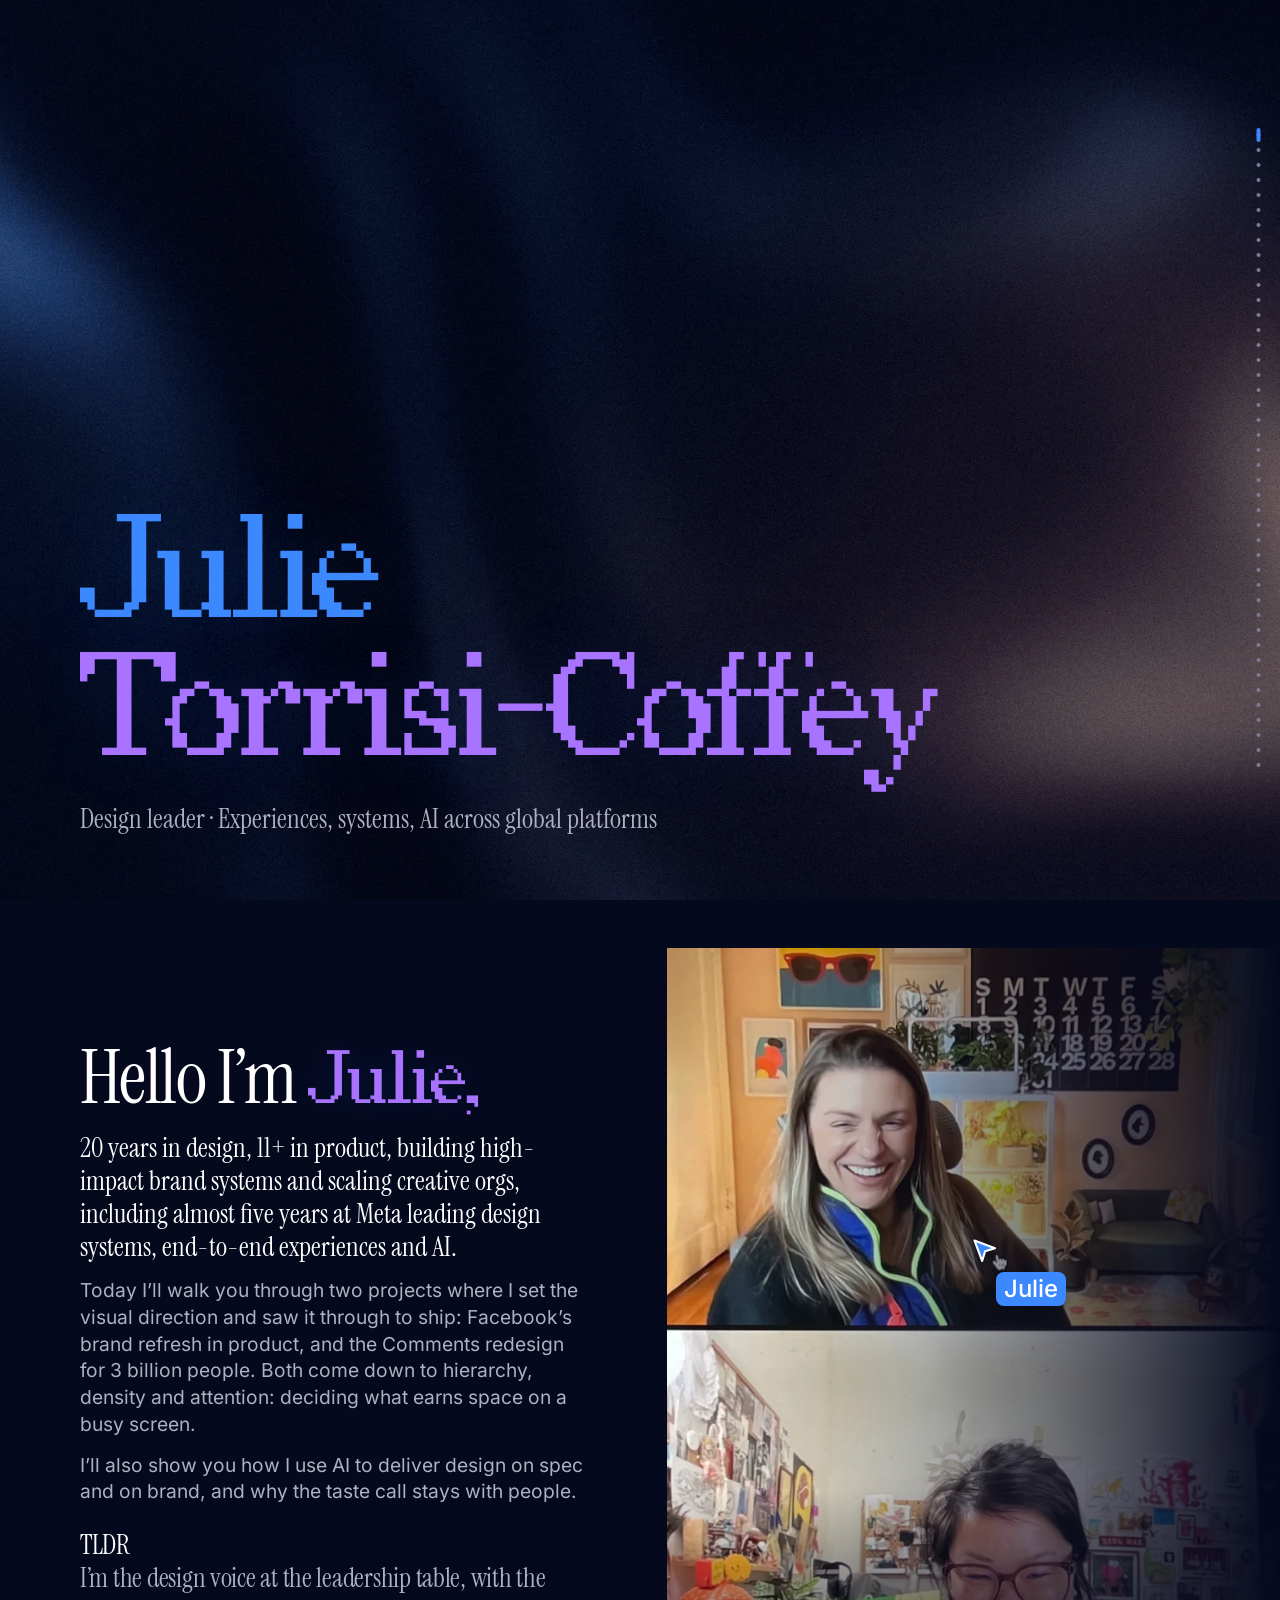
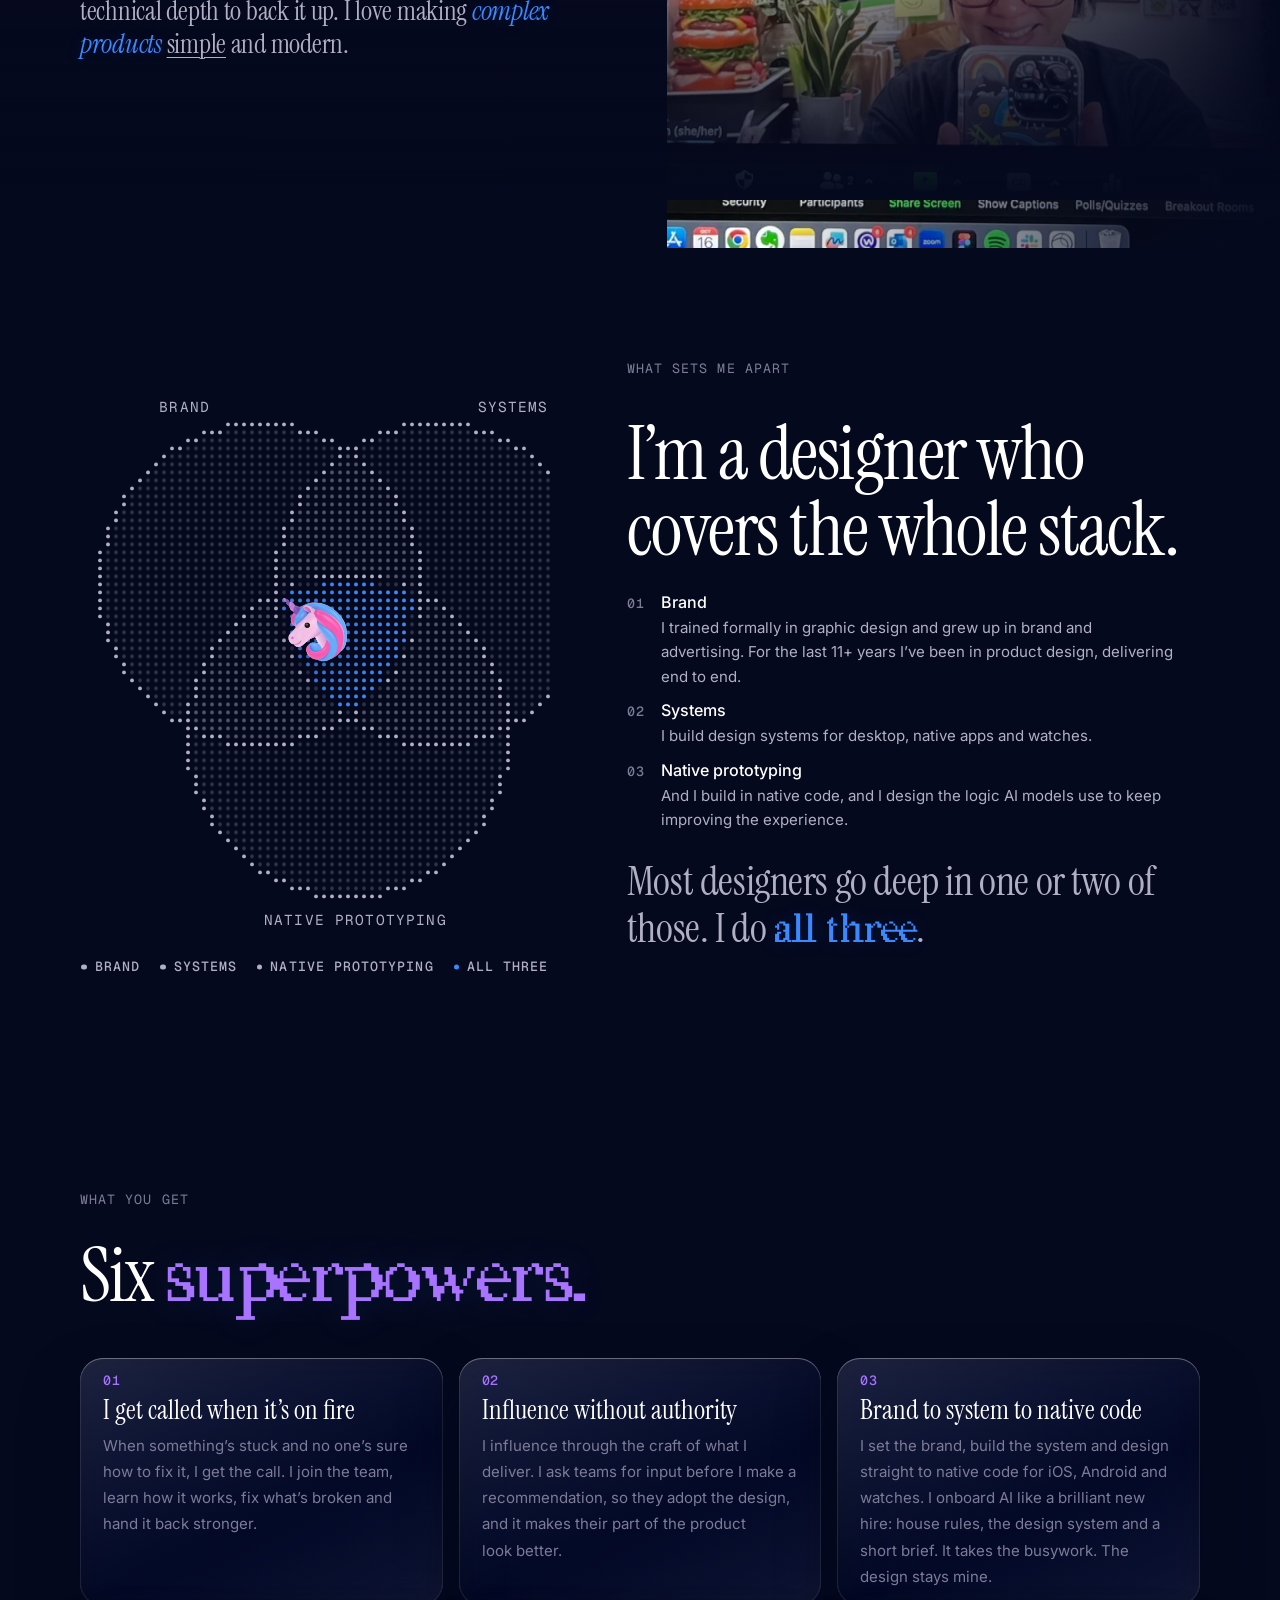
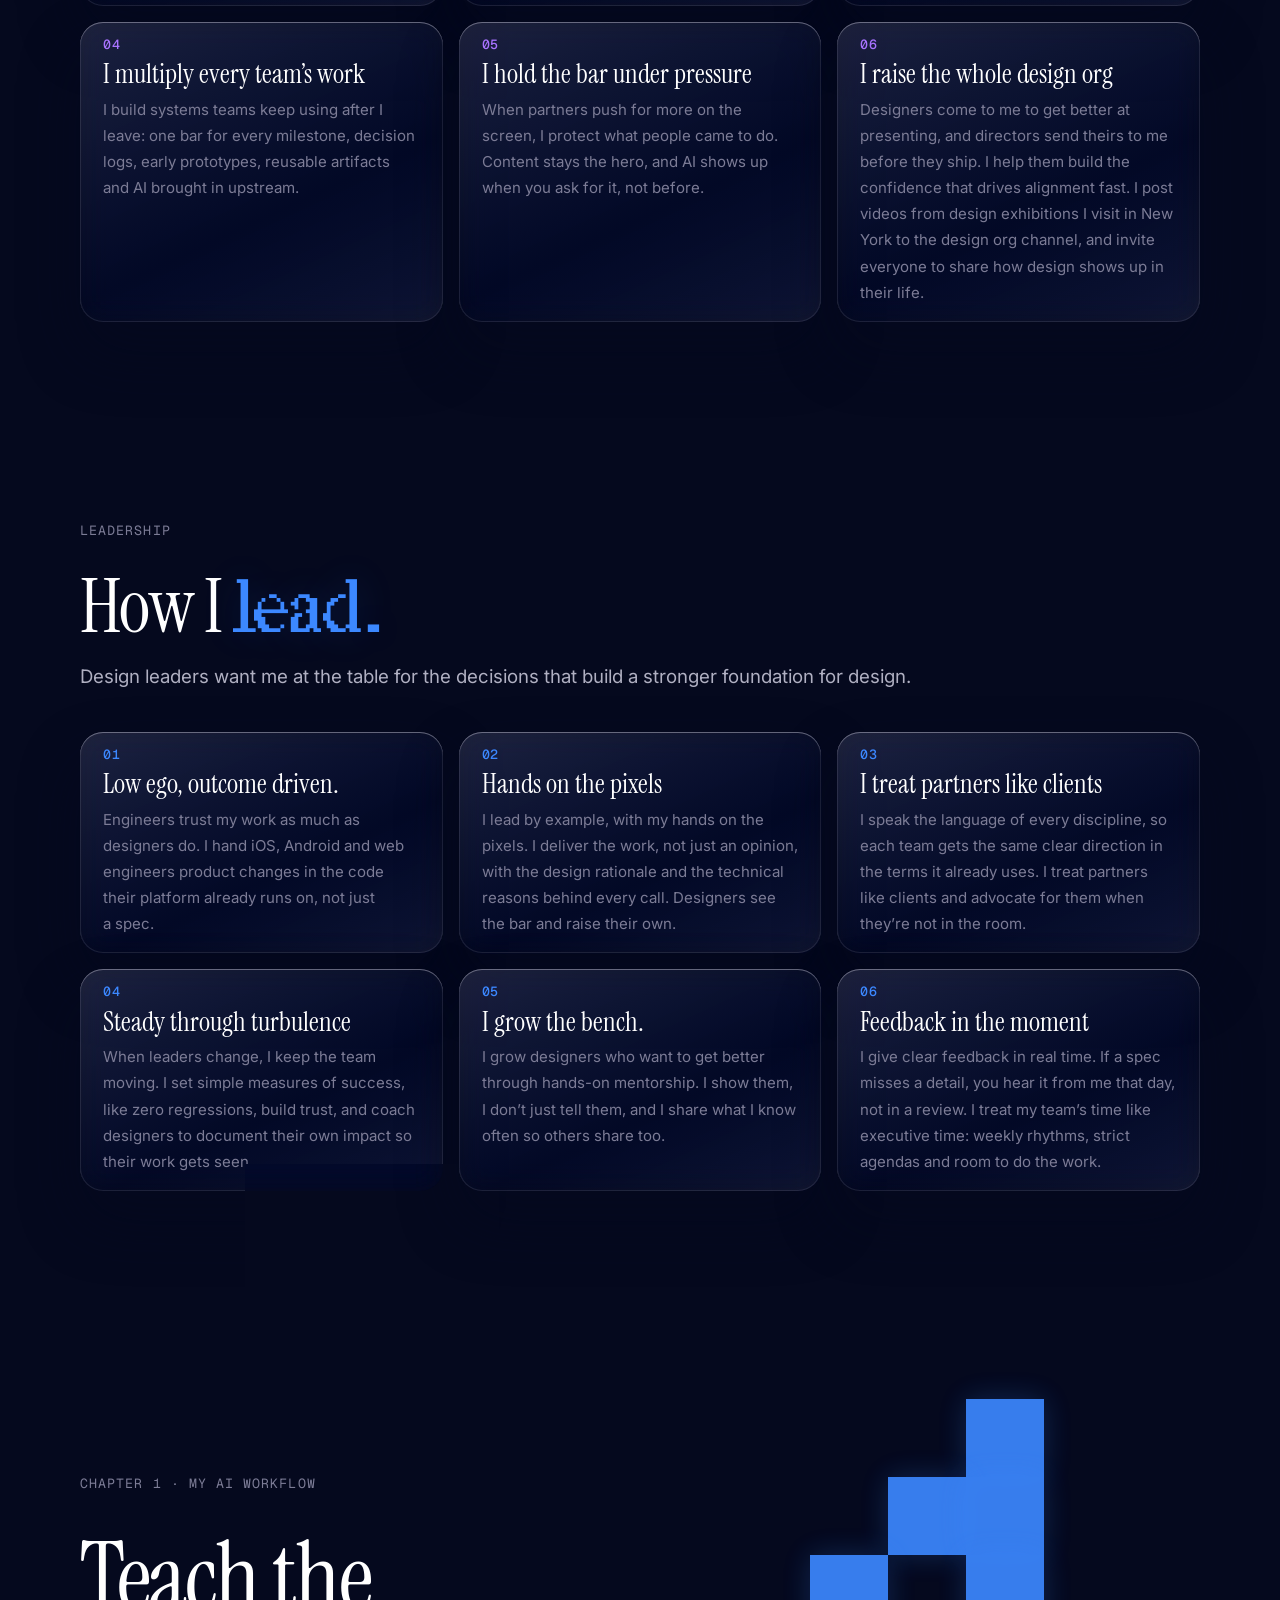
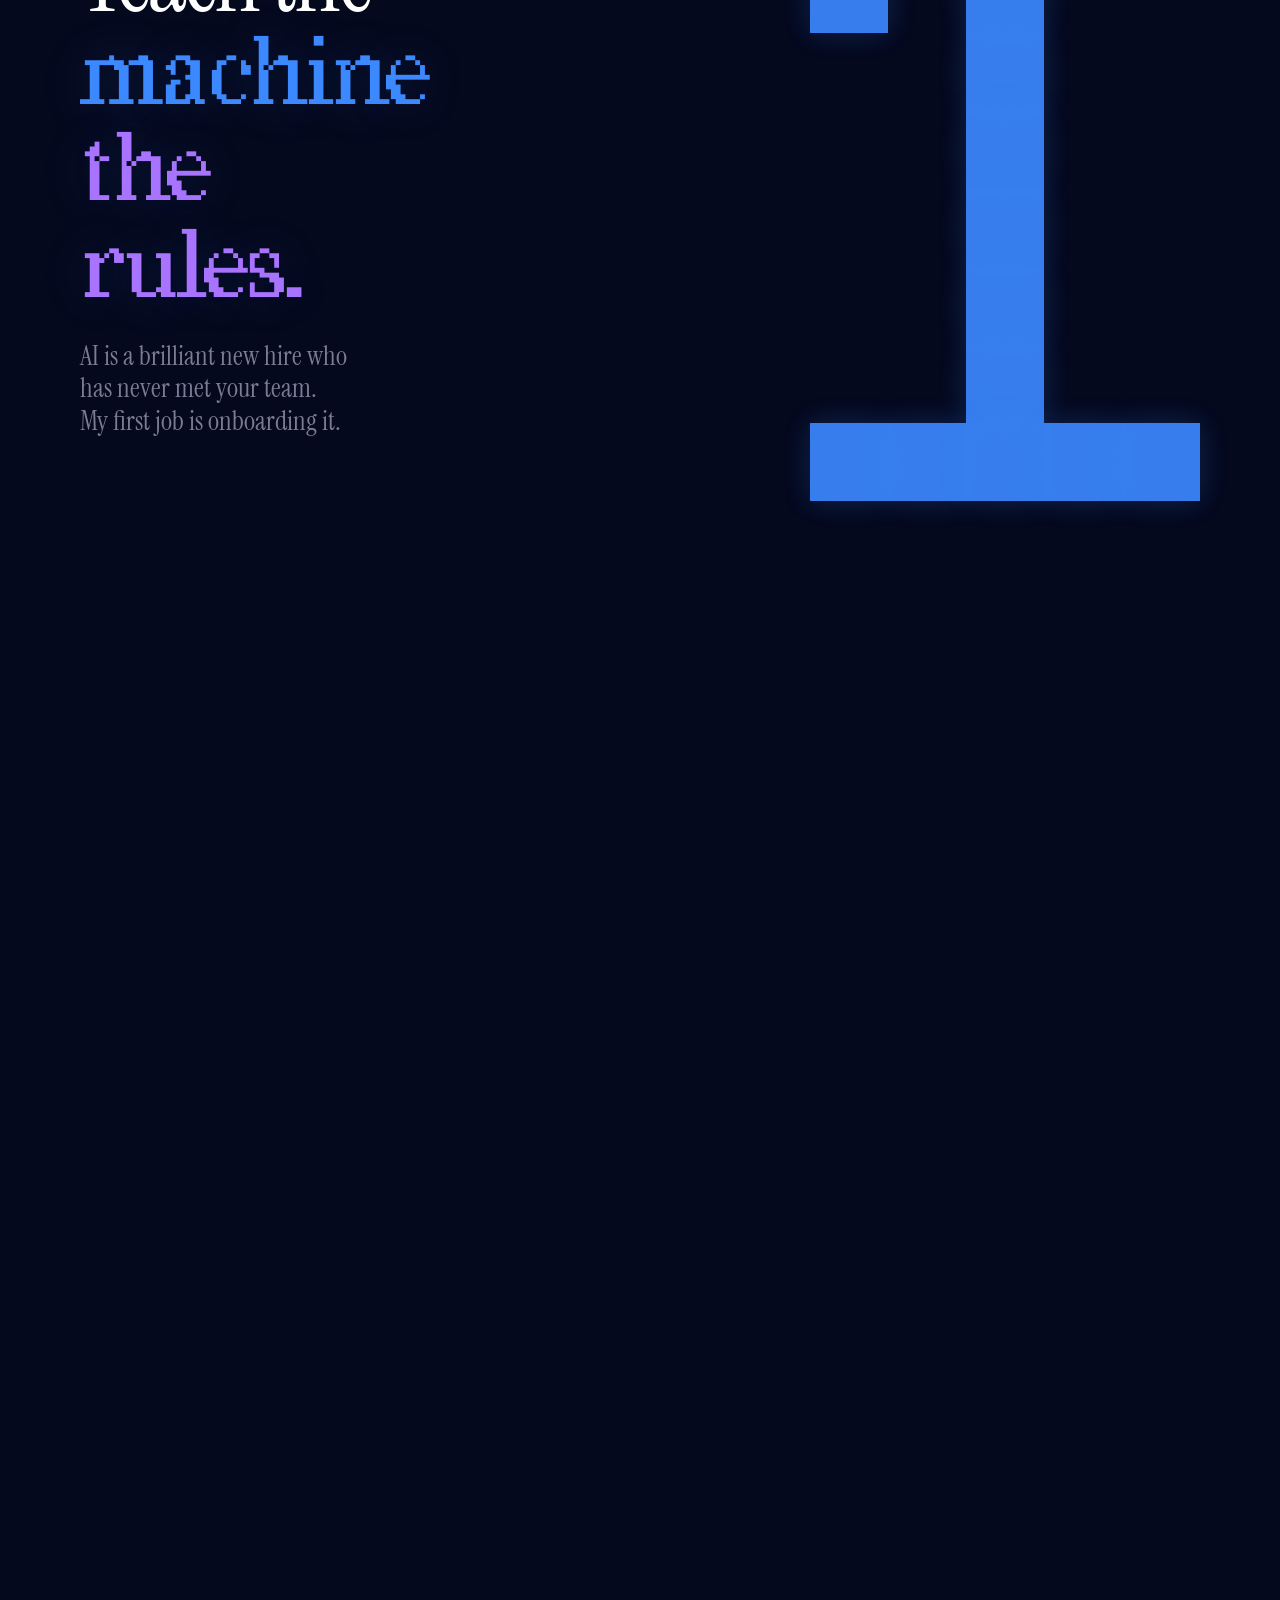
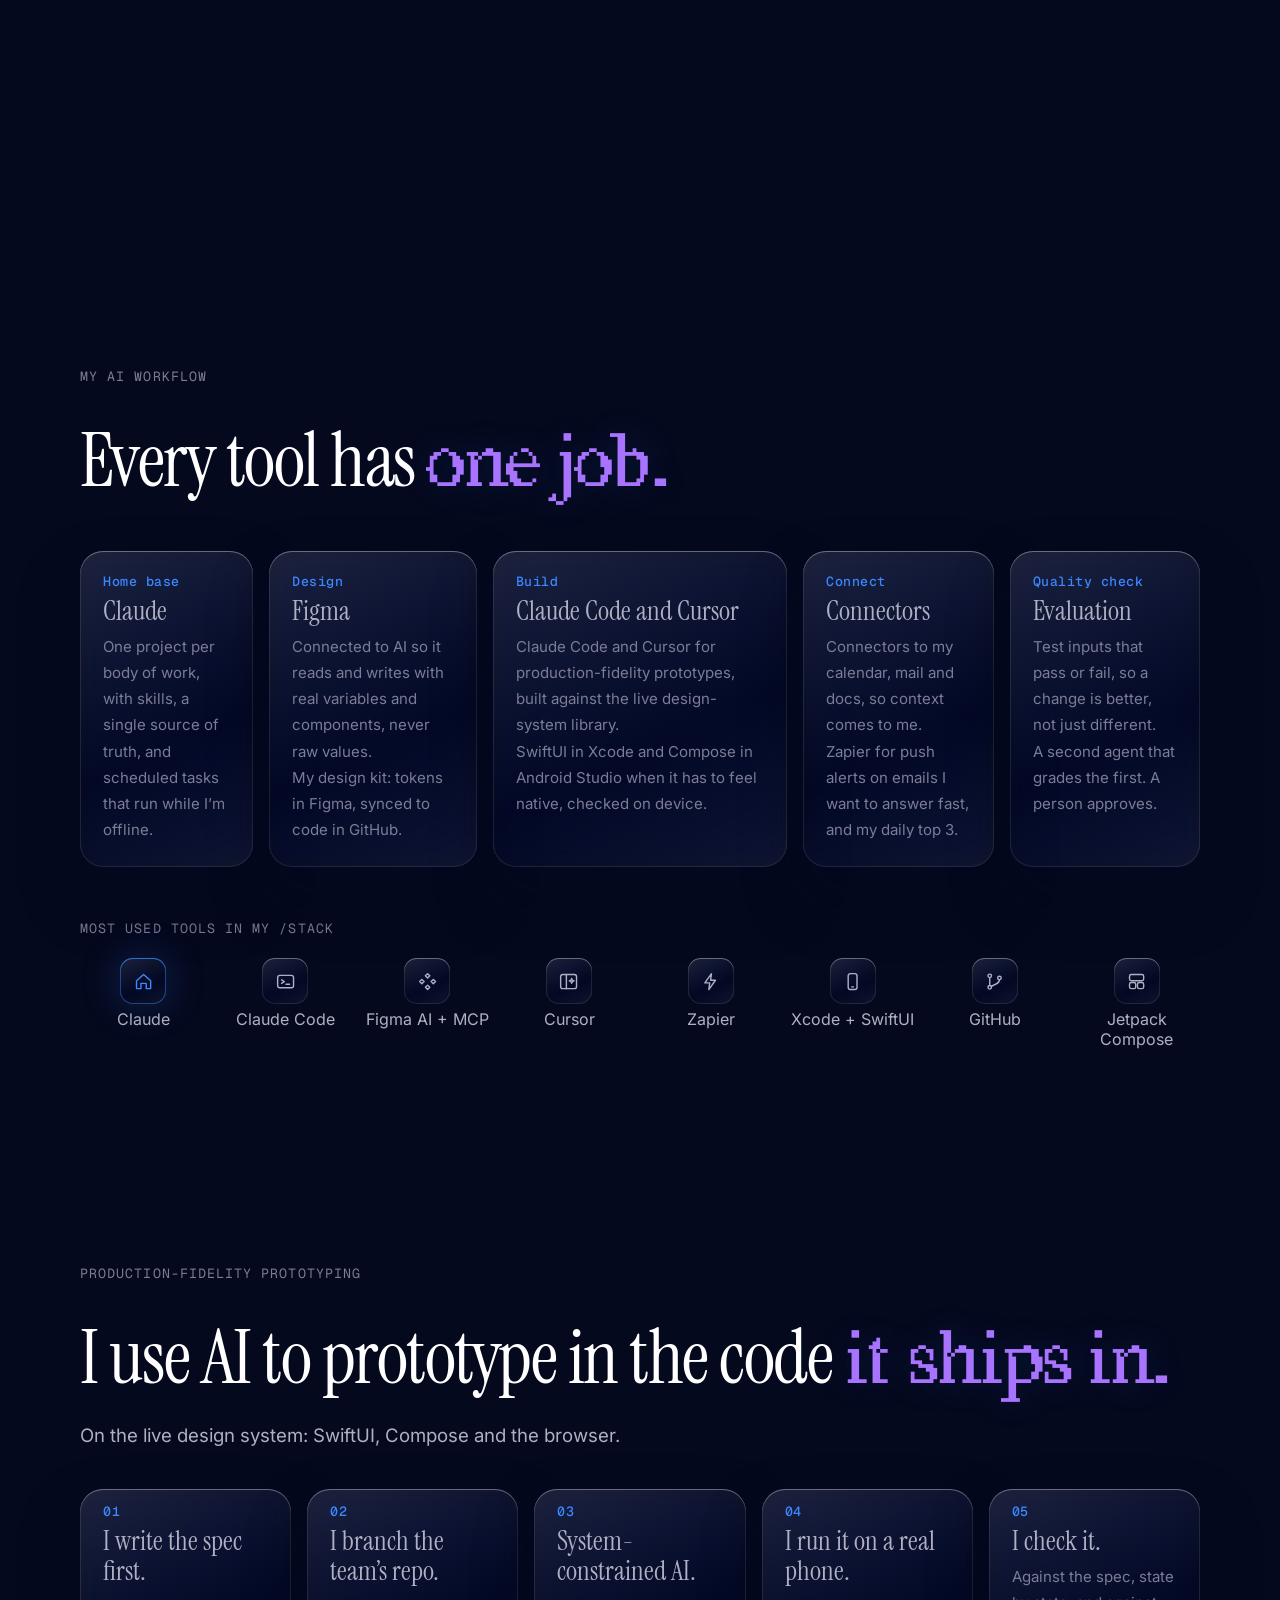
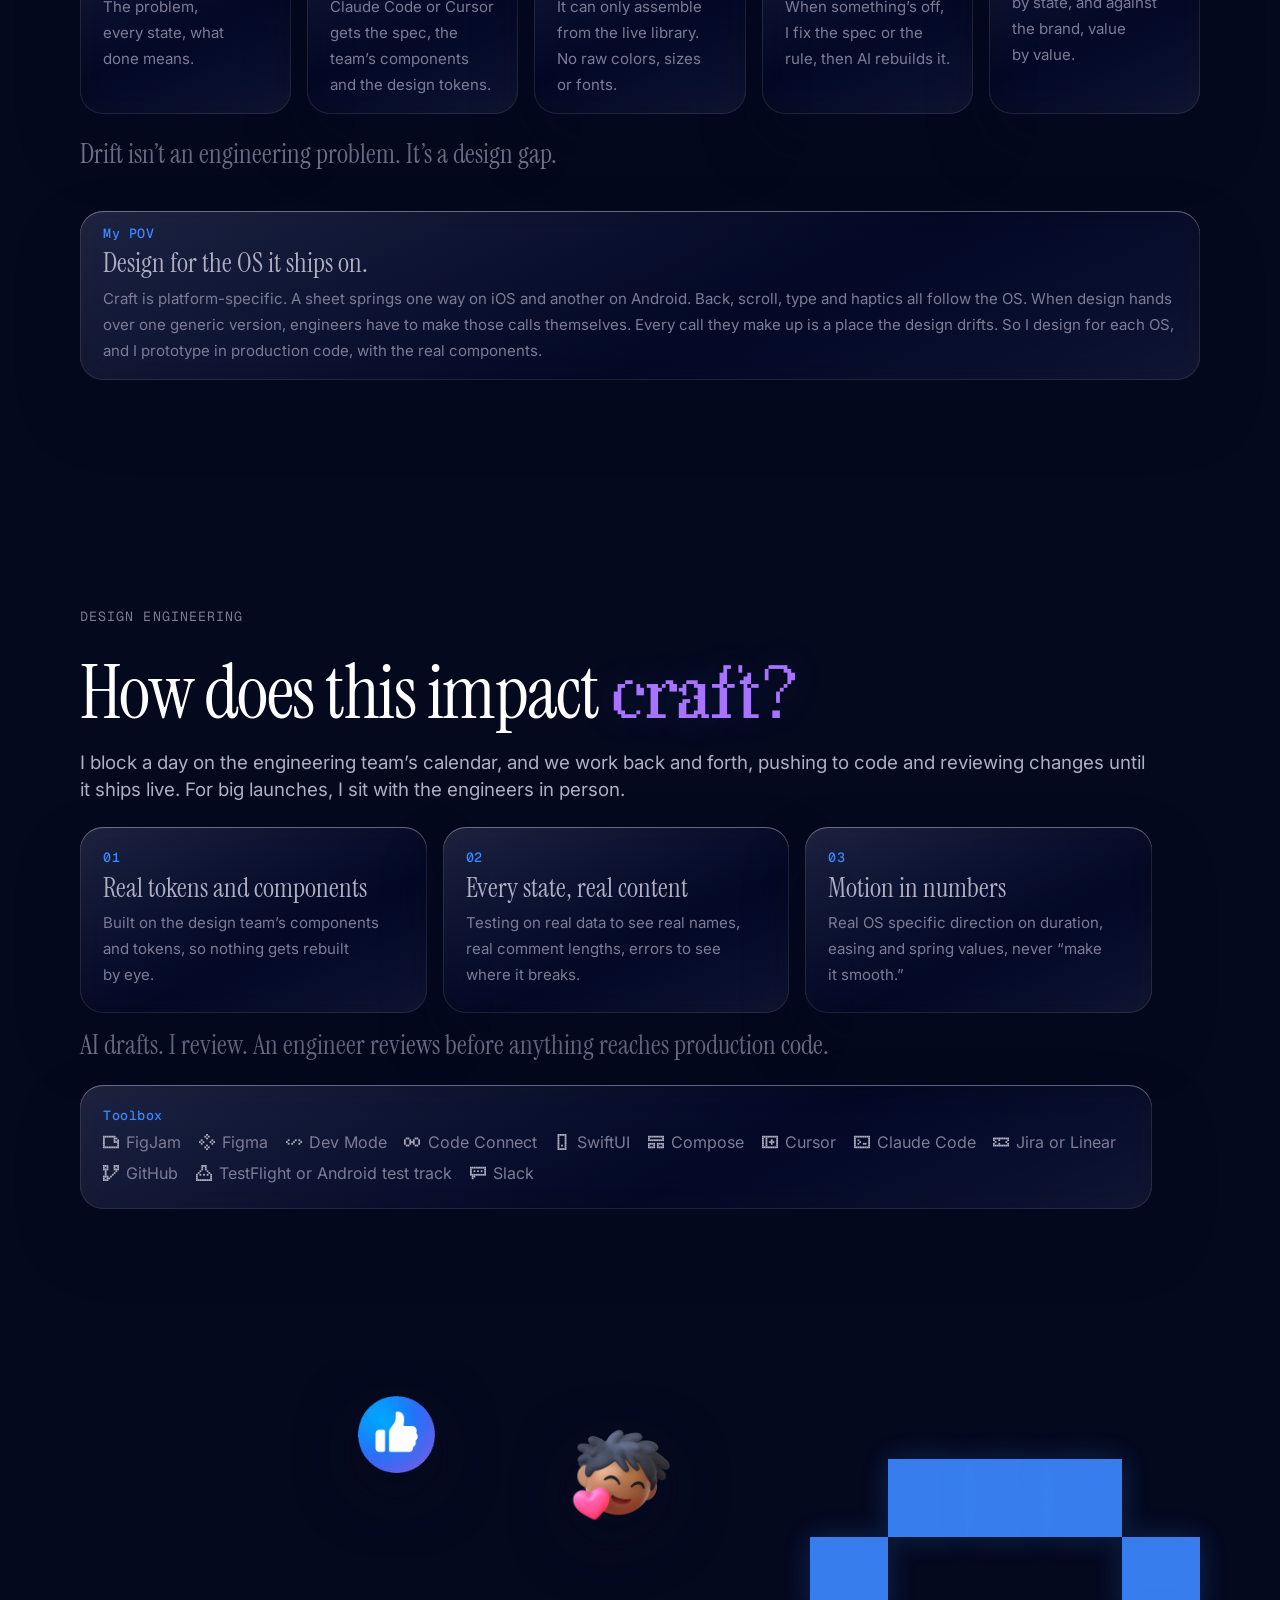
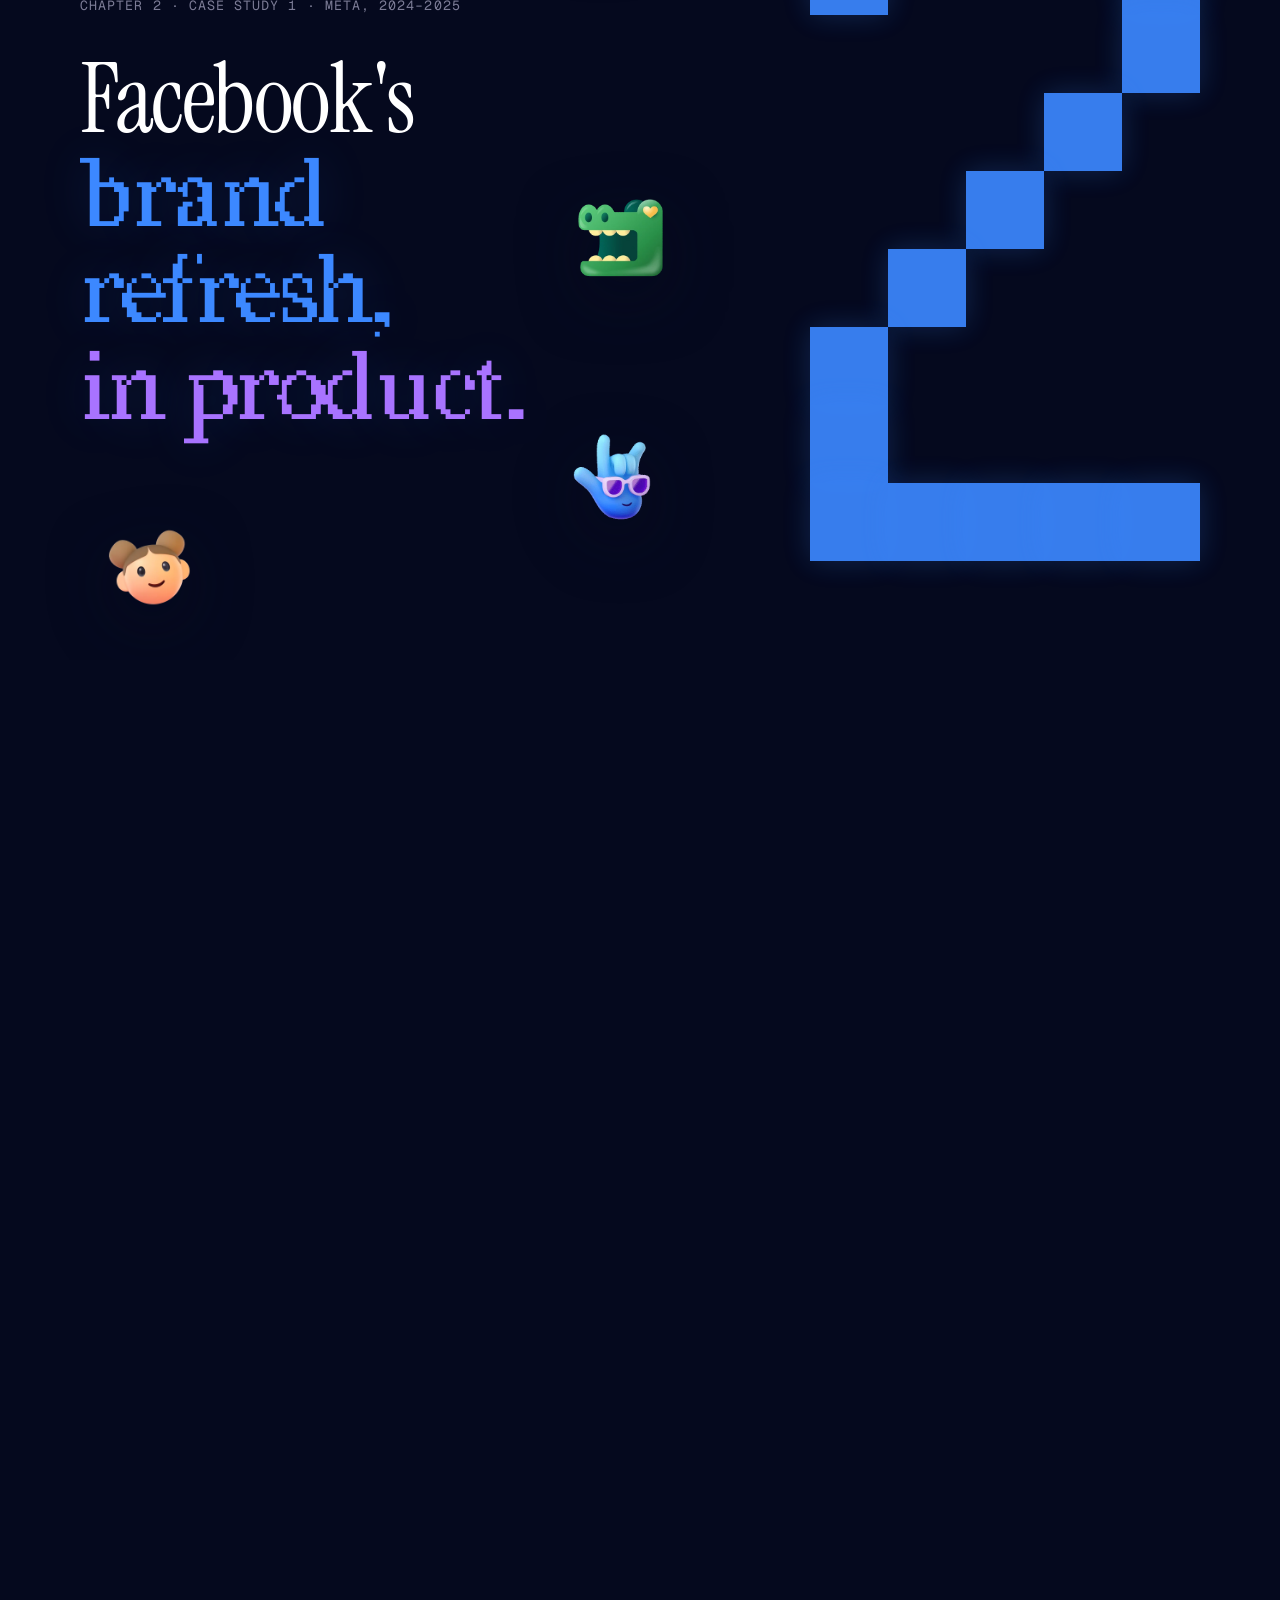
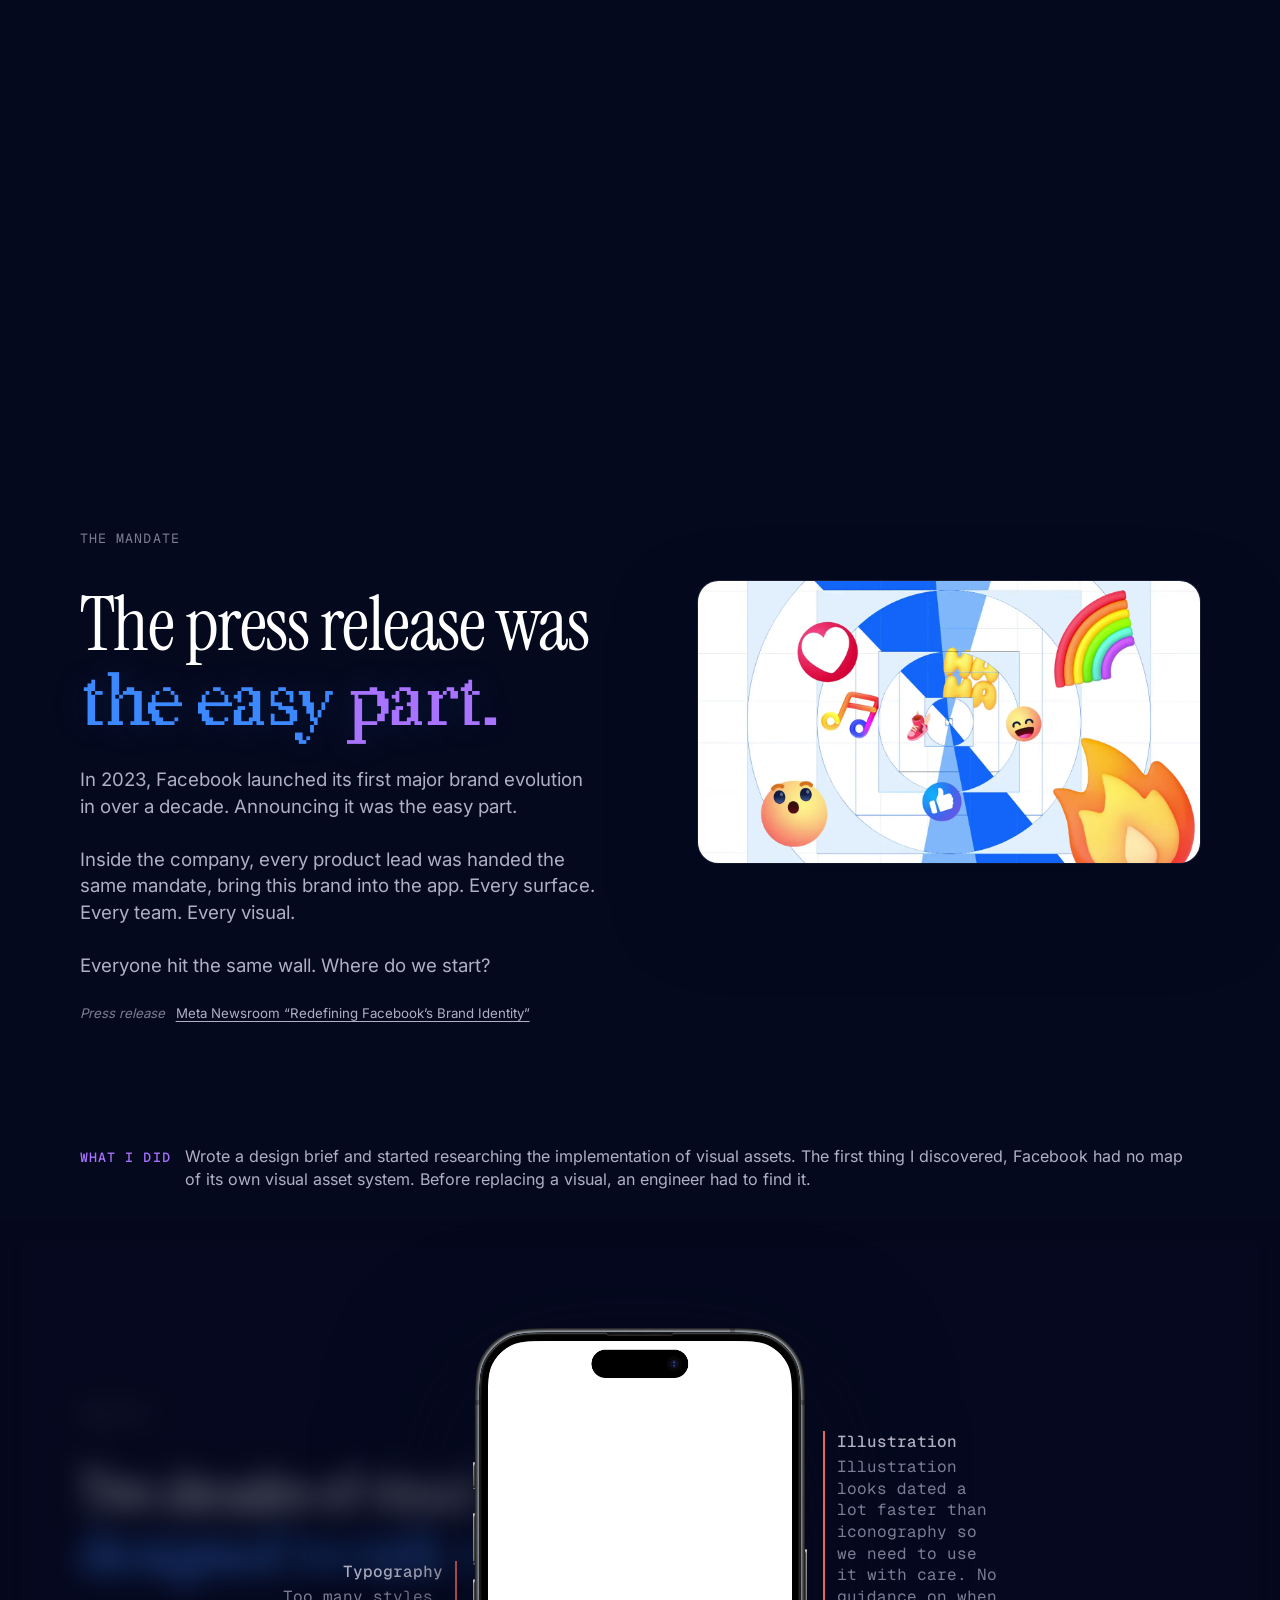
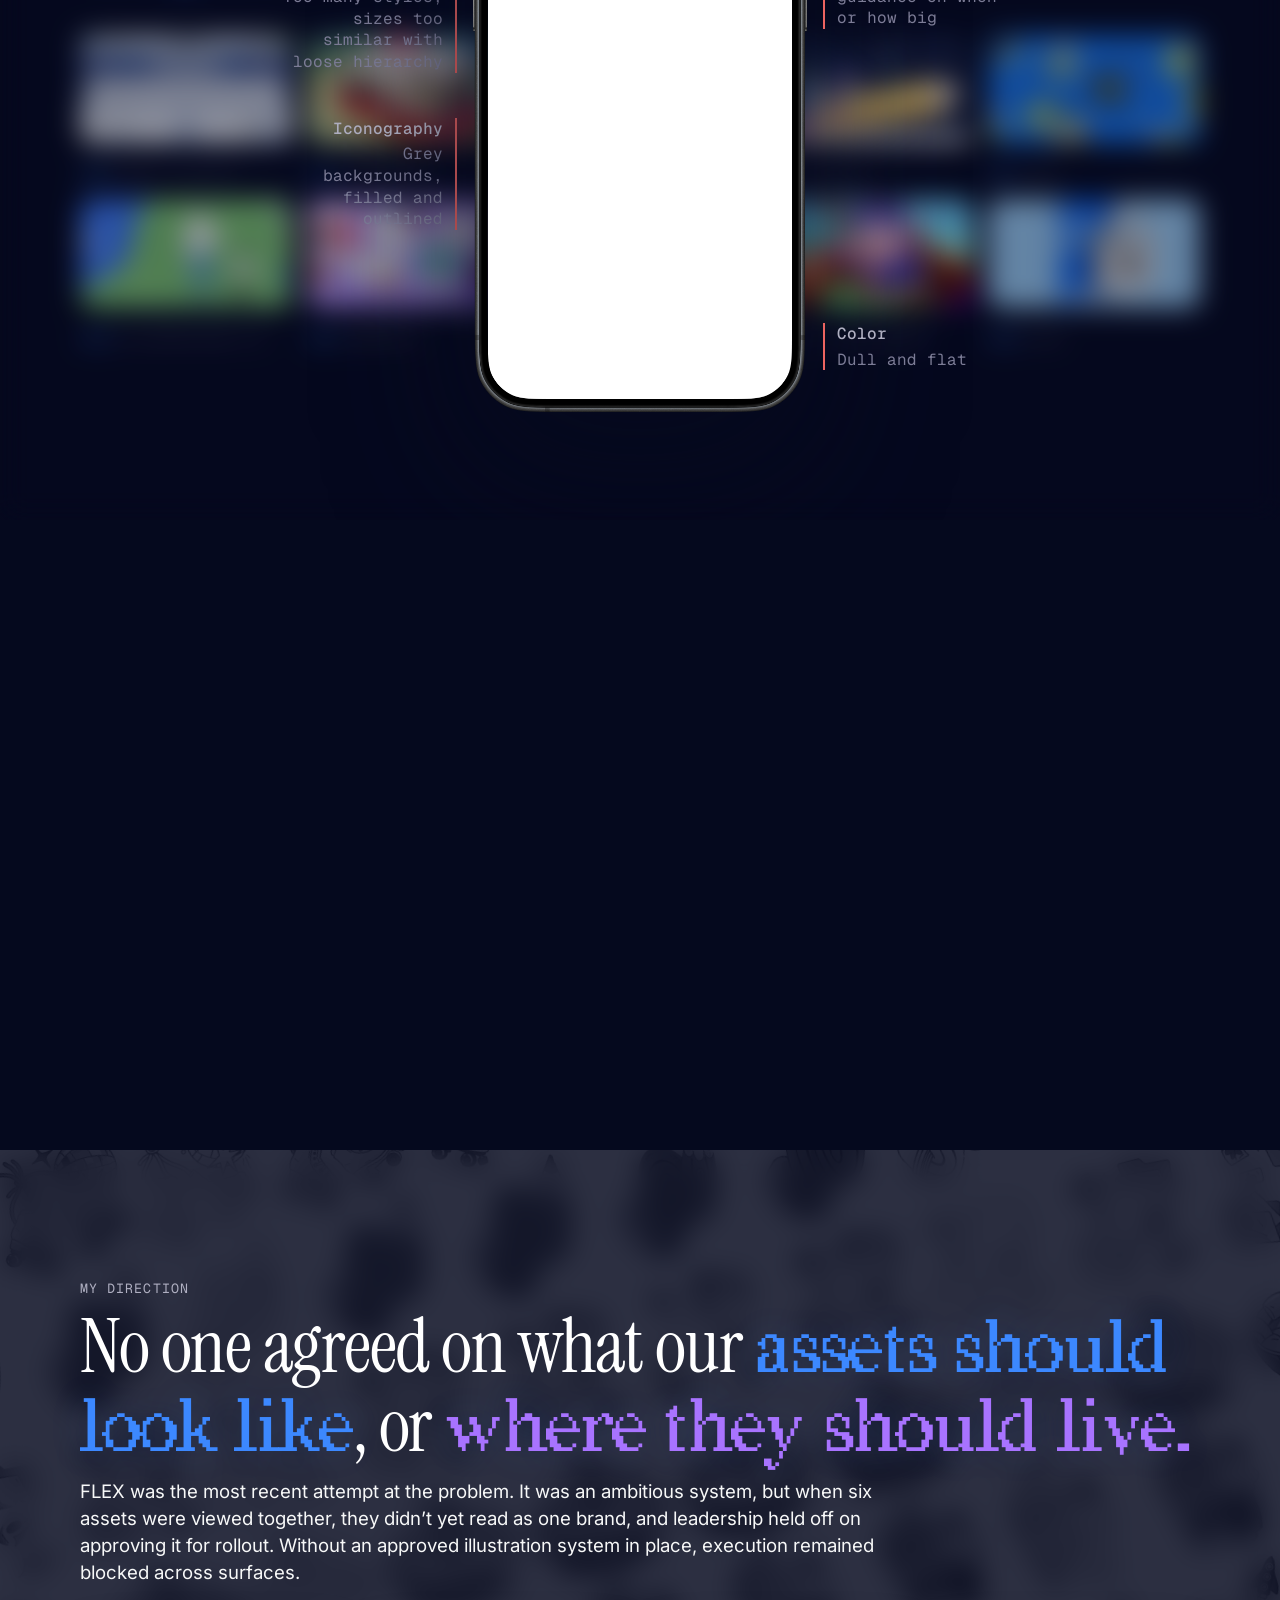
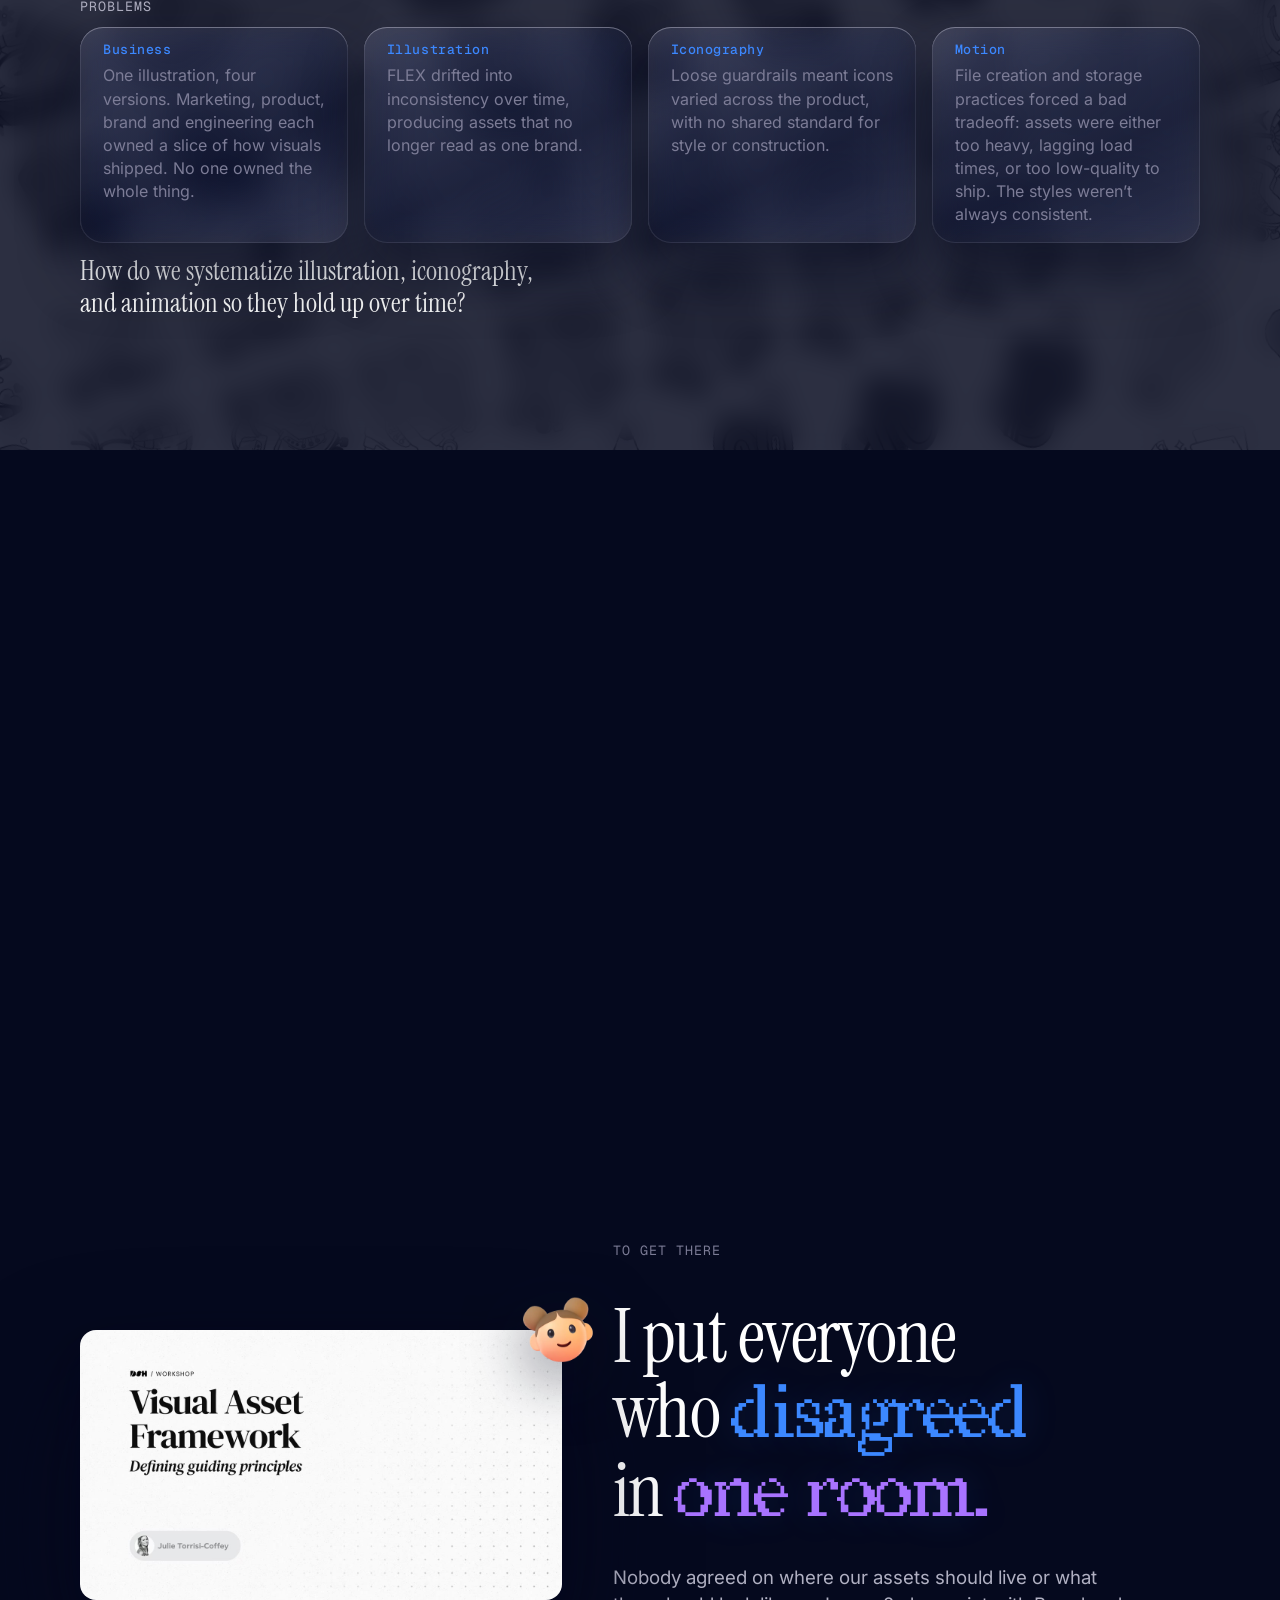
==== index.html @ b6682bd7 "Remove "I hand off working code. All on spec, all on brand." slide; How does this impact craft? move" ====
<!DOCTYPE html>

<html lang="en" class="fw"><head><meta charset="utf-8"/><meta content="width=device-width,initial-scale=1,viewport-fit=cover" name="viewport"/>
<title>Julie Torrisi-Coffey · Principal Product Designer · Portfolio</title>
<meta property="og:type" content="website">
<meta property="og:title" content="Julie Torrisi-Coffey · Principal Product Designer · Portfolio">
<meta property="og:image" content="https://julie-torrisi.github.io/jtc-portfolio/share.png">
<meta property="og:image:width" content="1200">
<meta property="og:image:height" content="630">
<meta property="og:image:alt" content="JTC in blue and lilac dots on navy">
<link rel="icon" href="favicon.ico" sizes="16x16 32x32 48x48">
<link rel="icon" href="favicon.svg" type="image/svg+xml">
<link rel="apple-touch-icon" href="apple-touch-icon.png">
<link rel="icon" href="icon-512.png" type="image/png" sizes="512x512">
<meta name="twitter:card" content="summary_large_image">
<meta name="twitter:image" content="share.png"><link rel="preload" as="image" href="bg/silk-ember.webp" fetchpriority="high"/>
<style>
/* Prototype loops (Oct 23): real Figma frames, opacity-only crossfade, one moving prototype per slide.
   Values follow motion-sound-haptics.md: crossfade = duration.standard (300ms), frame hold below dwell, reduced = static final frame. */
:root { --ck-motion-standard: 300ms; --ck-motion-reduced: 150ms; }
.stage .seq { height: 100%; aspect-ratio: 402 / 874; border-radius: clamp(28px, 3.4vw, 44px); overflow: hidden;
  box-shadow: 0 50px 90px rgba(0,0,8,.65), 0 0 0 1px rgba(176,176,194,.16); background: #fff; }
.stage .seq img { position: absolute; inset: 0; width: 100%; height: 100%; max-width: none; object-fit: cover; filter: none;
  opacity: 0; transition: opacity var(--ck-motion-standard) var(--ease); }
.stage .seq img.cur { opacity: 1; }
.stage .seq.before { filter: saturate(.85); }
.stage > .ns-tag { position: absolute; left: 50%; top: auto; bottom: clamp(-34px, -3svh, -22px); transform: translateX(-50%); z-index: var(--ck-z-raised);
  font: 500 var(--meta)/1 var(--font-mono); letter-spacing: .06em; color: var(--lilac); border: 1px solid rgba(168,115,255,.45);
  border-radius: var(--ck-radius-pill); padding: .55em .9em; background: rgba(5,9,30,.6); white-space: nowrap; opacity: 0; transition: opacity var(--ck-motion-standard) var(--ease); }
.stage.ns .ns-tag { opacity: 1; }
.stage > .loop-toggle { position: absolute; left: auto; top: auto; right: clamp(-58px, -4vw, -50px); bottom: 0; transform: none; width: 44px; height: 44px; border-radius: 50%;
  border: 1px solid var(--line); background: rgba(13,26,59,.6); color: var(--mist); display: grid; place-items: center; cursor: pointer; z-index: var(--ck-z-raised); }
.loop-toggle:focus-visible { outline: 2px solid var(--blue); outline-offset: 3px; }
.loop-toggle svg { width: 16px; height: 16px; }
@media (max-width: 760px), (max-height: 500px) { .stage > .loop-toggle { right: 0; bottom: -54px; } }
@media (prefers-reduced-motion: reduce) { .silk-layer { transition-duration: var(--ck-motion-duration-reduced); } .stage .seq img { transition-duration: var(--ck-motion-reduced); } .loop-toggle { display: none; } }
</style>
<meta content="cover" name="claude:viewport-fit-sides"/>



<style>
/* Type (Julie, 10/24, option C): Instrument Serif for headlines (kit slide/display/l); Redaction 50 pixel cut (cadence-kit/fonts/redaction, SIL OFL) for blue/lilac words only. Smooth Redaction retired. */
/* M6 (10/29): self-hosted, OFL-1.1, Fontsource latin subsets */
@font-face { font-family: "Instrument Serif"; src: url([data-uri]) format("woff2"); font-weight: 400; font-style: normal; font-display: swap; unicode-range: U+0000-00FF,U+0131,U+0152-0153,U+02BB-02BC,U+02C6,U+02DA,U+02DC,U+0304,U+0308,U+0329,U+2000-206F,U+20AC,U+2122,U+2191,U+2193,U+2212,U+2215,U+FEFF,U+FFFD; }
@font-face { font-family: "Instrument Serif"; src: url([data-uri]) format("woff2"); font-weight: 400; font-style: italic; font-display: swap; unicode-range: U+0000-00FF,U+0131,U+0152-0153,U+02BB-02BC,U+02C6,U+02DA,U+02DC,U+0304,U+0308,U+0329,U+2000-206F,U+20AC,U+2122,U+2191,U+2193,U+2212,U+2215,U+FEFF,U+FFFD; }
@font-face { font-family: "Inter"; src: url([data-uri]) format("woff2"); font-weight: 400; font-style: normal; font-display: swap; unicode-range: U+0000-00FF,U+0131,U+0152-0153,U+02BB-02BC,U+02C6,U+02DA,U+02DC,U+0304,U+0308,U+0329,U+2000-206F,U+20AC,U+2122,U+2191,U+2193,U+2212,U+2215,U+FEFF,U+FFFD; }
@font-face { font-family: "Inter"; src: url([data-uri]) format("woff2"); font-weight: 500; font-style: normal; font-display: swap; unicode-range: U+0000-00FF,U+0131,U+0152-0153,U+02BB-02BC,U+02C6,U+02DA,U+02DC,U+0304,U+0308,U+0329,U+2000-206F,U+20AC,U+2122,U+2191,U+2193,U+2212,U+2215,U+FEFF,U+FFFD; }
@font-face { font-family: "Inter"; src: url([data-uri]) format("woff2"); font-weight: 600; font-style: normal; font-display: swap; unicode-range: U+0000-00FF,U+0131,U+0152-0153,U+02BB-02BC,U+02C6,U+02DA,U+02DC,U+0304,U+0308,U+0329,U+2000-206F,U+20AC,U+2122,U+2191,U+2193,U+2212,U+2215,U+FEFF,U+FFFD; }
@font-face { font-family: "Geist Mono"; src: url([data-uri]) format("woff2"); font-weight: 400; font-style: normal; font-display: swap; unicode-range: U+0000-00FF,U+0131,U+0152-0153,U+02BB-02BC,U+02C6,U+02DA,U+02DC,U+0304,U+0308,U+0329,U+2000-206F,U+20AC,U+2122,U+2191,U+2193,U+2212,U+2215,U+FEFF,U+FFFD; }
@font-face { font-family: "Geist Mono"; src: url([data-uri]) format("woff2"); font-weight: 500; font-style: normal; font-display: swap; unicode-range: U+0000-00FF,U+0131,U+0152-0153,U+02BB-02BC,U+02C6,U+02DA,U+02DC,U+0304,U+0308,U+0329,U+2000-206F,U+20AC,U+2122,U+2191,U+2193,U+2212,U+2215,U+FEFF,U+FFFD; }
@font-face { font-family: "Redaction 50"; src: url([data-uri]) format("woff2"); font-style: normal; font-weight: 400; font-display: swap; }
/* Layout: a vertical keynote that snaps scene to scene over a rotating series of kit silks, a different one on every slide (Julie, 10/24). Act breaks open through the dot of an i; showcases pin and choreograph real screens. */
:root {
  /* Cadence kit · Cadence mode */
  --void: #05091E;      /* silk/navy-950 */
  --navy: #0D1A3B;      /* silk/navy-900 */
  --blue: #3C88FF;      /* blue/400 · headline color 1 (pixel serif), brightened Oct 23 */
  --lilac: #A873FF;     /* purple/400 · headline color 2 (pixel serif), brightened Oct 23 */
  --mist: #B0B0C2;      /* silk/mist · text/default (dark) */
  --dusk: #7C7C96;      /* silk/dusk · text/subtle (dark) */
  --peach: #AC9A8B;     /* silk/peach */
  --signal-red: #EC6460;   /* silk/signal-red · role/urgency/interrupts (cadence-kit 10/26) */
  --signal-amber: #E4C058; /* silk/signal-amber · role/urgency/canWait */
  --signal-green: #64D498; /* silk/signal-green · role/urgency/quiet */
  --ck-urgency-interrupts: var(--signal-red);
  --ck-urgency-canWait: var(--signal-amber);
  --ck-urgency-quiet: var(--signal-green);
  --line: color-mix(in srgb, var(--mist) 16%, transparent);
  --glass: rgba(13,26,59,.42);

  --font-display: "Instrument Serif", "Iowan Old Style", Georgia, serif;   /* statements, subtitles: below the Redaction size floor */
  --font-headline: "Instrument Serif", "Iowan Old Style", Georgia, serif;    /* headlines (.d-*): kit slide/display/l */
  --font-accent: "Redaction 50", var(--font-headline);                                       /* blue/lilac emphasis words: Redaction 50 pixel cut */
  --font-body: "Inter", system-ui, -apple-system, "Segoe UI", sans-serif;
  --font-mono: "Geist Mono", ui-monospace, "SF Mono", Menlo, monospace;

  --d-xxl: clamp(64px, 11.5vw, 220px);
  --d-xl: clamp(46px, 7.6vw, 146px);
  --d-l: clamp(38px, 5.9vw, 110px);
  --d-m: clamp(32px, 4.4vw, 80px);
  --statement: clamp(26px, 3.2vw, 54px);
  --subtitle: clamp(20px, 2.1vw, 34px);
  --body: clamp(17px, 1.45vw, 23px);
  --meta: clamp(13px, 1.04vw, 20px);
  --caption: clamp(16px, 1.25vw, 24px);
  --body-l: clamp(18px, 1.5vw, 24px);   /* lead body on “Hello I’m Julie,” (Pass 12 D28 A, Julie 11/1): Inter 24 / 33.35 at 1920 */
  --body-s: clamp(15px, 1.04vw, 20px);  /* card + list text on Julie’s desktop slides (Pass 12 D28 A): Inter 20 at 1920 */
  --margin: clamp(20px, 6.25vw, 120px);
  /* Cadence kit motion tokens (cadence-kit dist + approved gaps, motion-sound-haptics.md 10/23) */
  --ck-motion-duration-instant: 100ms;
  --ck-motion-duration-quick: 200ms;
  --ck-motion-duration-standard: 300ms;
  --ck-motion-duration-cinematic: 800ms;
  --ck-motion-duration-reduced: 150ms;
  --ck-motion-duration-hold: 4s;
  --ck-motion-duration-ambient: 24s;
  --mask-ink: #000;        /* mask alpha for the dot reveal, never painted */
  --tilt-shot: -6deg;      /* extra tilt so a screenshot matches the legacy-phones angle (Julie, 10/27) */
  --tilt-flat: -15deg;     /* full tilt for a flat screenshot, to the legacy-phones angle (Julie, 10/27) */
  --ck-motion-stagger: 40ms;
  /* pager (component.pager.*, Pass 8 10/26): target = alias.size.target. Board, tones and pitch = the dot-visual mesh (K20). */
  --ck-pager-target: 44px;
  --ck-alias-size-target: var(--ck-pager-target);
  --ck-alias-color-board-unlit: color-mix(in srgb, var(--mist) 9%, transparent);
  --ck-component-pager-target: var(--ck-pager-target);
  --ck-component-pager-pitch: 8px;
  --ck-component-pager-pitchCompact: 6px;
  /* dense pattern (Julie, 10/26): each page = mark (2) dots along x markAcross (1) across, at the dot type's resolution, shrunk to fit */
  --ck-component-pager-pitchDense: 5px;
  --ck-component-pager-pitchMin: 3px;
  --ck-component-pager-dotDense: .8;
  --ck-component-pager-mark: 1;
  --ck-component-pager-markCurrent: 3;
  --ck-component-pager-gap: 2;
  --ck-component-pager-ahead: var(--dusk);
  --ck-component-pager-passed: var(--lilac);
  --ck-component-pager-current: var(--blue);
  --ck-component-pager-arrow: var(--mist);
  --ck-component-pager-arrowHover: var(--blue);
  --ck-component-pager-text: var(--dusk);
  --ck-component-pager-textCurrent: var(--mist);
  --ck-motion-distance-enter: 8px;
  --ck-motion-easing-enter: cubic-bezier(0.2, 0, 0, 1);
  --ck-motion-easing-exit: cubic-bezier(0.4, 0, 1, 1);
  --ck-motion-easing-standard: cubic-bezier(0.2, 0, 0, 1);
  --ease: var(--ck-motion-easing-enter);
  --t-q: var(--ck-motion-duration-quick);
  --t-s: var(--ck-motion-duration-standard);
  /* K3 spacing (Cadence kit proposal, approved 10/29) */
  --ck-space-1: 4px; --ck-space-2: 8px; --ck-space-3: 12px; --ck-space-4: 16px; --ck-space-5: 24px;
  --ck-space-6: 32px; --ck-space-7: 48px; --ck-space-8: 64px; --ck-space-9: 96px;
  /* K4 radius */
  --ck-radius-s: 8px; --ck-radius-m: 16px; --ck-radius-pill: 999px;
  /* K5 elevation */
  --ck-elevation-1: inset 0 0 0 1px var(--line);
  --ck-elevation-2: var(--dev-shadow);
  /* K7 layer order (same order as before, named) */
  --ck-z-base: 0; --ck-z-content: 1; --ck-z-media: 2; --ck-z-raised: 3; --ck-z-float: 4; --ck-z-chrome: 5; --ck-z-overlay: 6; --ck-z-top: 7;
  /* K2 numerals */
  --ck-numeric: tabular-nums lining-nums;
  /* K6 breakpoints (reference; media queries can't read vars): phone-s 400 · phone 760 · tablet 1024 · short-height 500 */
  /* M4 rewrite (Julie, 10/29): phone pager shows while scrolling, then hides */
  --ck-component-pager-idle: 1.2s;
  /* board (Pass 4, Julie 10/29): kit alias/board/pitch 8 + alias/board/dot 5.4; dot = pitch × .675 so phones keep the ratio */
  --ck-board-pitch: 8px;
  --ck-board-dot: calc(var(--ck-board-pitch) * .675);
  color-scheme: dark;
}
* { box-sizing: border-box; }
html { background: var(--void); scroll-snap-type: y mandatory; }
@media (max-width: 760px), (max-height: 500px) { html { scroll-snap-type: y proximity; } }
body { margin: 0; background: var(--void); color: var(--mist); font: 400 var(--body)/1.45 var(--font-body);
  -webkit-font-smoothing: antialiased; text-rendering: optimizeLegibility; overflow-x: hidden; }
/* Silk: the eight rendered kit silks (Motion Lab, Oct 23), copied as files, never re-rendered.
   Rotation (kit rule): never the same silk twice in a row, one temperature per act, Iris and Halo under text slides.
   Each section names its silk with data-silk. Ambient drift is transform only over duration.ambient. */
.silk { position: fixed; inset: 0; z-index: var(--ck-z-base); overflow: hidden; background: var(--void); pointer-events: none; }
.silk-drift { position: absolute; inset: -4%; }
.silk-layer { position: absolute; inset: 0; background-position: center; background-size: cover; background-repeat: no-repeat; opacity: 0;
  transition: opacity var(--ck-motion-duration-standard) var(--ck-motion-easing-standard); }
.silk-layer.on { opacity: 1; }
.silk-layer[data-silk="satin"] { background-image: url("bg/silk-satin.webp"); }
.silk-layer[data-silk="ember"] { background-image: url("bg/silk-ember.webp"); }
.silk-layer[data-silk="bloom"] { background-image: url("bg/silk-bloom.webp"); }
.silk-layer[data-silk="tide"] { background-image: url("bg/silk-tide.webp"); }
.silk-layer[data-silk="aurora"] { background-image: url("bg/silk-aurora.webp"); }
.silk-layer[data-silk="iris"] { background-image: url("bg/silk-iris.webp"); }
.silk-layer[data-silk="halo"] { background-image: url("bg/silk-halo.webp"); }
.silk-layer[data-silk="velvet"] { background-image: url("bg/silk-velvet.webp"); }
.silk-dim, .silk-out { position: absolute; inset: 0; background: var(--void); opacity: 0; }
/* Edge falloff carried over from the old drape (it darkened the edges to 55%), so text near the margins keeps its contrast */
.silk-vignette { position: absolute; inset: 0; background: radial-gradient(120% 115% at 50% 48%, transparent 36%, color-mix(in srgb, var(--void) 45%, transparent) 100%); }
.silk-out { -webkit-mask-image: radial-gradient(circle at var(--sx, 50%) var(--sy, 50%), transparent calc(var(--sr, 0px) - 90px), var(--mask-ink) var(--sr, 0px));
            mask-image: radial-gradient(circle at var(--sx, 50%) var(--sy, 50%), transparent calc(var(--sr, 0px) - 90px), var(--mask-ink) var(--sr, 0px)); }
@media (prefers-reduced-motion: no-preference) {
  html:not([data-motion="reduce"]) .silk-drift { animation: drape var(--ck-motion-duration-ambient) linear infinite alternate; }
}
html[data-paused] .silk-drift, html.silk-hidden .silk-drift { animation-play-state: paused; }
@keyframes drape { from { transform: scale(1.04) translate3d(-1.5%, -1%, 0); } to { transform: scale(1.04) translate3d(1.5%, 1%, 0); } }
main { position: relative; z-index: var(--ck-z-content); }
.sr { position: absolute; width: 1px; height: 1px; overflow: hidden; clip: rect(0 0 0 0); white-space: nowrap; }
.snap { position: absolute; left: 0; width: 1px; height: 1px; scroll-snap-align: start; pointer-events: none; }

/* scenes */
.slide { position: relative; min-height: 100svh; display: grid; align-content: center; scroll-snap-align: start; padding-block: calc(var(--margin) * .8);
  padding-left: max(var(--margin), env(safe-area-inset-left, 0px)); padding-right: max(var(--margin), env(safe-area-inset-right, 0px)); }
/* M2 (10/29): phones keep the bottom clear of the pager and pause button */
@media (max-width: 760px), (max-height: 500px) { .slide { padding-bottom: calc(var(--ck-pager-target) + env(safe-area-inset-bottom, 0px) + var(--ck-space-5)); } }
.slide.center { justify-items: center; text-align: center; }

h1, h2, .d-xxl, .d-xl, .d-l, .d-m { font-family: var(--font-headline); font-weight: 400; margin: 0; text-wrap: balance; color: var(--white); }
.d-xxl { font-size: var(--d-xxl); line-height: .9; letter-spacing: -.03em; }
.d-xl { font-size: var(--d-xl); line-height: .96; letter-spacing: -.025em; }
.d-l { font-size: var(--d-l); line-height: 1; letter-spacing: -.02em; }
.d-m { font-size: var(--d-m); line-height: 1.04; letter-spacing: -.015em; }
.b { color: var(--blue); } .l { color: var(--lilac); }
.b, .l { font-family: var(--font-accent); }
.ul { text-decoration: underline; text-decoration-thickness: .055em; text-underline-offset: .14em; text-decoration-skip-ink: auto; } /* headline-color word, underlined (Julie, 10/24: "simple") */
.idot { position: relative; display: inline-block; line-height: 1; }
.b, .l { text-shadow: 0 0 .5em color-mix(in srgb, var(--blue) 18%, transparent); }
.pxw { position: relative; display: inline-block; white-space: nowrap; }
.pxw svg { display: inline-block; overflow: visible; margin: -.2em 0 -.3em; }
.pxdot { position: absolute; left: .149em; top: .149em; /* the glyph's own dot center in Redaction 50, measured 10/24 */ width: .14em; height: .14em; border-radius: 50%; background: var(--blue); transform: translate(-50%, -50%) scale(var(--ds, 1));
  box-shadow: 0 0 .25em color-mix(in srgb, var(--blue) 90%, transparent), 0 0 .8em color-mix(in srgb, var(--blue) 50%, transparent); }
.statement { font-family: var(--font-display); font-size: var(--statement); line-height: 1.15; letter-spacing: -.01em; margin: 0; max-width: 24ch; text-wrap: balance; }
.subtitle { font-family: var(--font-display); font-size: var(--subtitle); line-height: 1.22; color: var(--dusk); margin: 0; max-width: 40ch; }
.meta { font: 400 var(--meta)/1.3 var(--font-mono); letter-spacing: .08em; text-transform: uppercase; color: var(--dusk); }
.contact-links a { color: inherit; text-decoration: underline; text-decoration-thickness: 1px; text-underline-offset: .3em; text-decoration-color: currentColor; transition: color var(--ck-motion-duration-quick) var(--ck-motion-easing-standard); display: inline-block; padding-block: .6em; margin-block: -.6em; } /* Thank you contact links (Julie, 10/28) */
.contact-links a:hover, .contact-links a:focus-visible { color: var(--blue); }
.body { font-size: var(--body); max-width: 42ch; margin: 0; color: var(--mist); }
.stack { display: grid; gap: clamp(16px, 2vw, 32px); }
/* 10/26 slide 8 (03 · Influence): one asset, four rendering styles, from Julie's Figma slide 8 (UBnufH8im2TLTXzMy5AQB4, node 1:111182). */
.vaf { margin: 0; display: grid; gap: var(--ck-space-3); max-width: 100%; }
.vaf-row { display: grid; grid-template-columns: repeat(4, minmax(0, 1fr)); gap: var(--ck-space-2); max-width: 432px; }
.vaf-row img { width: 100%; max-width: 144px; height: auto; aspect-ratio: 1; background: var(--neutral-50); border-radius: var(--ck-radius-m); padding: var(--ck-space-2); box-sizing: border-box; }
.vaf figcaption { display: grid; gap: var(--ck-space-1); font: 400 var(--meta)/1.45 var(--font-body); color: var(--dusk); max-width: 46ch; }
.vaf figcaption b { font: 500 var(--meta)/1 var(--font-mono); letter-spacing: .08em; text-transform: uppercase; color: var(--mist); }
.chip { display: inline-flex; justify-self: start; align-items: center; gap: .5em; font: 500 var(--meta)/1 var(--font-mono); letter-spacing: .06em;
  color: var(--blue); border: 1px solid color-mix(in srgb, var(--blue) 40%, transparent); border-radius: var(--ck-radius-pill); padding: .6em 1em; background: rgba(5,9,30,.45); }
.center .chip { justify-self: center; }
.slot { color: var(--lilac); border-color: color-mix(in srgb, var(--lilac) 45%, transparent); }
.ledger { font-family: var(--font-mono); color: var(--blue); font-size: clamp(14px, 1.3vw, 20px); border: 1px dashed color-mix(in srgb, var(--blue) 55%, transparent);
  border-radius: var(--ck-radius-s); padding: .2em .5em; white-space: nowrap; display: inline-block; justify-self: start; }

/* text reveal (scroll-driven where supported, visible otherwise) */
@supports (animation-timeline: view()) {
  @media (prefers-reduced-motion: no-preference) {
    .reveal { animation: rise both var(--ease); animation-timeline: view(); animation-range: entry 5% cover 35%; }
    .reveal.r2 { animation-range: entry 10% cover 40%; }
    .reveal.r3 { animation-range: entry 15% cover 45%; }
    .reveal.r4 { animation-range: entry 20% cover 50%; }
    @keyframes rise { from { opacity: 0; transform: translateY(var(--ck-motion-distance-enter)); } to { opacity: 1; transform: none; } }
  }
}
/* Apple-style motion for exhibits: --p is driven by scroll (0 entering, 1 settled). Defaults to settled. */
.ap { --p: 1; }
.ap-rise { transform: translateY(calc((1 - var(--p)) * 110px)) scale(calc(.86 + var(--p) * .14)); opacity: calc(var(--p) * 1.5 - .3); }
.ap-tiles .tile { --q: clamp(0, calc(var(--p) * 2.2 - var(--i) * .12), 1); transform: translateY(calc((1 - var(--q)) * 70px)) scale(calc(.9 + var(--q) * .1)); opacity: var(--q); }

/* dot-mask scenes */
.mask-scene { position: relative; height: 240svh; }
.mask-sticky { position: sticky; top: 0; height: 100svh; overflow: hidden; }
.mask-from, .mask-to { position: absolute; inset: 0; display: grid; align-content: center;
  padding-left: max(var(--margin), env(safe-area-inset-left, 0px)); padding-right: max(var(--margin), env(safe-area-inset-right, 0px)); padding-block: var(--margin); }
.mask-from { opacity: var(--fo, 1); }
.mask-to { -webkit-mask-image: radial-gradient(circle at var(--x, 50%) var(--y, 50%), #000 calc(var(--r, 0px) - 90px), transparent var(--r, 0px));
           mask-image: radial-gradient(circle at var(--x, 50%) var(--y, 50%), #000 calc(var(--r, 0px) - 90px), transparent var(--r, 0px)); }
.mask-to.bottom { align-content: end; }
.mask-to .reveal-in { opacity: var(--in, 0); transform: translateY(calc((1 - var(--in, 0)) * var(--ck-motion-distance-enter))); }
.ring { position: absolute; left: var(--x, 50%); top: var(--y, 50%); width: calc(var(--r, 0px) * 2); height: calc(var(--r, 0px) * 2); border-radius: 50%;
  transform: translate(-50%, -50%); pointer-events: none; opacity: var(--ro, 0);
  box-shadow: inset 0 0 60px color-mix(in srgb, var(--blue) 35%, transparent), 0 0 40px color-mix(in srgb, var(--blue) 25%, transparent); border: 1px solid color-mix(in srgb, var(--blue) 45%, transparent); }
.cold { justify-items: center; text-align: center; }
.big-dot { width: clamp(26px, 2.8vw, 42px); height: clamp(26px, 2.8vw, 42px); border-radius: 50%; background: var(--blue); transform: scale(var(--ds, 1));
  box-shadow: 0 0 40px color-mix(in srgb, var(--blue) 70%, transparent), 0 0 120px color-mix(in srgb, var(--blue) 35%, transparent); }
/* Slide 09 bell (10/26): inline, on the act-break dot-mask engine. The purple dot is the mask origin; scroll charges it,
   a lilac ring opens from it and slide 10's headline shows through, so the hand-off lands on slide 10. Replaces the iframe,
   which only animated on clicks inside itself and never heard the deck's scroll or keys. Tokens only. */
.bell-wrap { position: relative; width: clamp(88px, 10vw, 160px); aspect-ratio: 16 / 18; color: var(--mist); }
.bell-wrap .bell { display: block; width: 100%; height: 100%; overflow: visible; }
.bell-wrap > .bell-dot { position: absolute; left: 75%; top: 0; width: 25%; aspect-ratio: 1; color: var(--lilac); transform: scale(var(--ds, 1)); transform-origin: 50% 50%; }
.bell-dot svg { display: block; width: 100%; height: 100%; fill: currentColor; filter: drop-shadow(0 0 6px color-mix(in srgb, var(--lilac) 70%, transparent)); }
.bell-dot.breathe::after { box-shadow: 0 0 40px color-mix(in srgb, var(--lilac) 90%, transparent), 0 0 110px color-mix(in srgb, var(--lilac) 45%, transparent); }
.bell-scene .ring { border-color: color-mix(in srgb, var(--lilac) 55%, transparent);
  box-shadow: inset 0 0 60px color-mix(in srgb, var(--lilac) 35%, transparent), 0 0 40px color-mix(in srgb, var(--lilac) 25%, transparent); }
.bell-to { display: block; padding: 0; }
.bell-to > .stack { position: absolute; left: var(--lx, var(--margin)); top: var(--ly, var(--margin)); width: var(--lw, auto); max-width: calc(100% - var(--lx, var(--margin)) * 2); min-width: 0; }

/* In-place hand-off: slide 10 tucks under the last screen of the bell scene. At the swap the bell's landing headline and slide 10's
   headline sit on the same pixels, then slide 10's taxonomy and role line fade in. Scrolling back reverses it. */
.bell-scene + .tax-scene { margin-top: -100svh; }
.bell-scene[data-handed] .mask-sticky { visibility: hidden; }
.bell-scene:not([data-handed]) + .tax-scene .pin-sticky > * { opacity: 0; }
.bell-scene[data-handed] + .tax-scene .pin-sticky > :not(.stack),
.bell-scene[data-handed] + .tax-scene .pin-sticky > .stack > :not(.meta):not(h2) { animation: bell-handoff var(--ck-motion-duration-cinematic) var(--ck-motion-easing-enter) both; }
@keyframes bell-handoff { from { opacity: 0; transform: translateY(var(--ck-motion-distance-enter)); } }
@media (prefers-reduced-motion: reduce) { .bell-scene[data-handed] + .tax-scene .pin-sticky > :not(.stack), .bell-scene[data-handed] + .tax-scene .pin-sticky > .stack > :not(.meta):not(h2) { animation-duration: var(--ck-motion-duration-reduced); } }
html[data-motion="reduce"] .bell-scene[data-handed] + .tax-scene .pin-sticky > :not(.stack), html[data-motion="reduce"] .bell-scene[data-handed] + .tax-scene .pin-sticky > .stack > :not(.meta):not(h2) { animation-duration: var(--ck-motion-duration-reduced); }
.breathe { position: relative; }
.breathe::after { content: ""; position: absolute; inset: 0; border-radius: 50%; opacity: 0; pointer-events: none;
  box-shadow: 0 0 60px color-mix(in srgb, var(--blue) 90%, transparent), 0 0 160px color-mix(in srgb, var(--blue) 45%, transparent); }
@media (prefers-reduced-motion: no-preference) { html:not([data-motion="reduce"]) .breathe::after { animation: breathe 3.2s var(--ck-motion-easing-standard) infinite; } }
html[data-paused] .breathe::after { animation-play-state: paused; }
@keyframes breathe { 50% { opacity: 1; } }
.cold .statement { margin-top: clamp(28px, 4vw, 56px); }

.numeral { display: grid; grid-template-columns: repeat(5, 1fr); grid-template-rows: repeat(9, 1fr); position: absolute;
  right: max(var(--margin), env(safe-area-inset-right, 0px)); top: 50%; transform: translateY(-50%); height: min(78svh, 900px); aspect-ratio: 5 / 9; pointer-events: none; }
.numeral i { background: var(--blue); opacity: .92; transition: opacity var(--t-s) var(--ease), transform var(--t-s) var(--ease); box-shadow: 0 0 30px color-mix(in srgb, var(--blue) 25%, transparent); }
.numeral i.off { background: transparent; box-shadow: none; }
.chapter-copy { position: relative; z-index: var(--ck-z-media); max-width: min(18ch, 62vw); }

/* pinned scenes */
.pin-scene { position: relative; }
.pin-sticky { position: sticky; top: 0; height: 100svh; display: grid; grid-template-columns: minmax(0, .9fr) minmax(0, 1.1fr); align-items: center; gap: clamp(24px, 5vw, 96px);
  padding-left: max(var(--margin), env(safe-area-inset-left, 0px)); padding-right: max(var(--margin), env(safe-area-inset-right, 0px)); overflow: hidden; }
.pin-sticky.full { grid-template-columns: 1fr; justify-items: center; align-content: center; }
.steps { display: grid; gap: clamp(10px, 1.4vw, 20px); min-width: 0; }
.steps .step { display: grid; grid-template-columns: 2.4em 1fr; gap: 0 14px; opacity: .28; transition: opacity var(--t-s) var(--ease), transform var(--t-s) var(--ease); transform: translateX(-6px); }
.steps .step.on { opacity: 1; transform: none; }
.steps .n { font: 500 var(--meta)/1.9 var(--font-mono); color: var(--blue); }
.steps h3 { font: 400 var(--subtitle)/1.15 var(--font-display); color: var(--mist); margin: 0; }
.steps p { margin: 6px 0 0; color: var(--dusk); font-size: clamp(14px, 1.08vw, 17px); max-width: 40ch; }
.pin-head { display: grid; gap: var(--ck-space-2); margin-bottom: clamp(10px, 1.5vw, 24px); }
.spacer { height: 70svh; }

/* device stage: real screens cross-dissolve like a product page */
.stage { position: relative; justify-self: center; width: min(360px, 74vw); height: min(76svh, 760px); }
.stage > * { position: absolute; left: 50%; top: 50%; transition: opacity var(--t-s) var(--ease), transform var(--t-s) var(--ease); }
.stage img { width: auto; height: 100%; max-width: 100%; object-fit: contain; filter: drop-shadow(0 50px 90px rgba(0,0,8,.65)); }
.stage .scr { opacity: 0; transform: translate(-50%, -46%) scale(.94); pointer-events: none; }
.stage .scr.on { opacity: 1; transform: translate(-50%, -50%) scale(1); pointer-events: auto; }
.stage .scr.past { opacity: 0; transform: translate(-50%, -54%) scale(1.04); transition-duration: var(--t-q); transition-timing-function: var(--ck-motion-easing-exit); }
.stage .tag { left: 50%; top: auto; bottom: -6px; transform: translateX(-50%); }

/* fan: four product screens open from a stack */
.fan { position: relative; width: min(1200px, 100%); height: min(70svh, 700px); }
.fan img { position: absolute; left: 50%; top: 50%; height: 92%; width: auto; filter: drop-shadow(0 50px 90px rgba(0,0,8,.6));
  transform: translate(calc(-50% + (var(--k) - 1.5) * var(--spread) * var(--p)), -50%) rotate(calc((var(--k) - 1.5) * 7deg * (1 - var(--p)))) scale(calc(.86 + .14 * var(--p))); }
.fan { --spread: min(22vw, 270px); }
.fan-cap { position: absolute; left: 0; right: 0; bottom: clamp(16px, 4svh, 48px); text-align: center; opacity: calc(var(--p) * 1.6 - .6); }

/* prototype phone (live, clickable) */
.proto { width: min(340px, 74vw); aspect-ratio: 340 / 720; border-radius: 50px; padding: var(--ck-space-3); background: linear-gradient(150deg, #2a2f3d, #0b0d14 40%, #1c2030);
  box-shadow: 0 50px 100px rgba(0,0,8,.65), inset 0 0 0 1.5px rgba(255,255,255,.12); }
.pscr { position: relative; height: 100%; border-radius: 40px; overflow: hidden; background: #000; font-family: var(--font-body); color: #050505; }
.pmedia { position: absolute; inset: 0 0 52% 0; background: radial-gradient(120% 90% at 70% 85%, #f2b38f 0%, #c0707a 28%, #3b3f78 60%, #12183a 90%); }
.pmedia::after { content: ""; position: absolute; left: 0; right: 0; bottom: 0; height: 40%; background: linear-gradient(transparent, rgba(0,0,0,.35)); }
.pisland { position: absolute; top: 10px; left: 50%; transform: translateX(-50%); width: 92px; height: 26px; border-radius: var(--ck-radius-m); background: #000; z-index: var(--ck-z-raised); }
.ptime { position: absolute; top: 14px; left: 28px; font: 600 13px/1 var(--font-body); color: #fff; z-index: var(--ck-z-raised); }
.psheet { position: absolute; left: 0; right: 0; bottom: 0; height: 74%; background: #fff; border-radius: 22px 22px 0 0; transform: translateY(100%); transition: transform var(--t-s) var(--ease);
  display: grid; grid-template-rows: auto 1fr auto; }
.proto.open .psheet { transform: none; }
.pgrab { width: 36px; height: 4px; border-radius: var(--ck-radius-s); background: #ccd0d5; margin: 8px auto 6px; }
.ptabs { display: flex; gap: var(--ck-space-3); padding: 4px 14px 8px; font: 500 12px/1 var(--font-body); color: #65676b; border-bottom: 1px solid #eef0f2; }
.ptabs b { color: #0866ff; background: #e7f0ff; padding: 5px 9px; border-radius: var(--ck-radius-s); font-weight: 600; }
.plist { overflow: hidden; position: relative; }
.pthread { padding: 10px 14px; display: grid; gap: var(--ck-space-3); transition: transform var(--t-s) var(--ease); }
.proto.scrolled .pthread { transform: translateY(-90px); }
.pc { display: grid; grid-template-columns: 34px 1fr; gap: var(--ck-space-2); border-radius: var(--ck-radius-m); transition: transform var(--t-q) var(--ck-motion-easing-standard); padding: var(--ck-space-1); position: relative; user-select: none; -webkit-user-select: none; touch-action: manipulation; }
.pav { width: 34px; height: 34px; border-radius: 50%; display: grid; place-items: center; font: 600 13px/1 var(--font-body); color: #fff; }
.pc.reply { grid-template-columns: 26px 1fr; } .pc.reply .pav { width: 26px; height: 26px; font-size: 11px; }
.pby { font: 600 12.5px/1.2 var(--font-body); display: flex; gap: var(--ck-space-1); align-items: center; } .pby span { font-weight: 400; color: #65676b; }
.pby em { font-style: normal; font-size: 10.5px; color: #0866ff; font-weight: 600; }
.ptx { font: 400 13.5px/1.35 var(--font-body); margin-top: 2px; }
.pact { display: flex; align-items: center; gap: var(--ck-space-3); margin-top: var(--ck-space-1); font: 600 11.5px/1 var(--font-body); color: #65676b; }
.pact .like { margin-left: auto; display: inline-flex; gap: var(--ck-space-1); align-items: center; }
.pact .like svg { width: 16px; height: 16px; }
.pc.liked .like { color: #0866ff; } .pc.liked .like svg path { fill: #0866ff; }
.pvr { margin-left: var(--ck-space-7); font: 600 12px/1 var(--font-body); color: #0866ff; display: flex; align-items: center; gap: var(--ck-space-2); cursor: pointer; }
.pvr::before { content: ""; width: 18px; height: 1px; background: #ccd0d5; }
.preplies { margin-left: var(--ck-space-7); display: grid; gap: var(--ck-space-2); max-height: 0; overflow: hidden; opacity: 0; transition: opacity var(--t-s) var(--ease); }
.proto.replies .preplies { max-height: 260px; opacity: 1; }
.proto.replies .pvr { color: #65676b; }
.proto.scan .pc.l0 { background: #f0f5ff; box-shadow: 0 0 0 1px #c9dcff; }
.pburst { position: absolute; left: 50%; top: 50%; width: 64px; height: 64px; transform: translate(-50%, -50%) scale(0); opacity: 0; pointer-events: none; }
.pc.burst .pburst { animation: burst var(--t-s) var(--ease); }
@keyframes burst { 30% { transform: translate(-50%, -50%) scale(1.15); opacity: 1; } 100% { transform: translate(-50%, -50%) scale(1); opacity: 0; } }
.pglimpse { position: absolute; left: 12px; right: 12px; bottom: 64px; border-radius: var(--ck-radius-m); background: #fff; box-shadow: 0 20px 60px rgba(0,0,0,.28); padding: var(--ck-space-2); transform: translateY(30px) scale(.96); opacity: 0;
  transition: transform var(--t-s) var(--ease), opacity var(--t-q); pointer-events: none; z-index: var(--ck-z-float); }
.proto.glimpse .pglimpse { transform: none; opacity: 1; pointer-events: auto; }
.proto.glimpse .pc.target { transform: scale(1.03); box-shadow: 0 12px 30px rgba(0,0,0,.14); background: #fff; z-index: var(--ck-z-chrome); }
.proto.glimpse .plist::after { content: ""; position: absolute; inset: 0; background: rgba(0,0,0,.18); z-index: var(--ck-z-raised); pointer-events: none; }
.preacts { display: flex; gap: var(--ck-space-2); padding: 6px 6px 10px; border-bottom: 1px solid #eef0f2; font-size: 22px; line-height: 1; }
.pmenu { display: grid; font: 500 13px/1 var(--font-body); }
.pmenu span { padding: 11px 8px; border-bottom: 1px solid #f2f3f5; } .pmenu span:last-child { border: 0; color: #c62828; }
.pcomposer { display: flex; align-items: center; gap: var(--ck-space-2); padding: 8px 12px 18px; border-top: 1px solid #eef0f2; background: #fff; }
.pcomposer input { flex: 1; min-width: 0; border: 0; background: #f0f2f5; border-radius: var(--ck-radius-m); padding: 9px 12px; font: 400 13px/1 var(--font-body); color: #050505; outline: none; }
.pcomposer input:focus { box-shadow: 0 0 0 2px #0866ff; }
.pnew { animation: land var(--t-s) var(--ease); }
@keyframes land { from { opacity: 0; transform: translateY(var(--ck-motion-distance-enter)); } to { opacity: 1; transform: none; } }
.before-shot { position: absolute; left: 50%; top: 50%; height: 100%; width: auto; transform: translate(-50%, -50%); transition: opacity var(--t-s) var(--ease), transform var(--t-s) var(--ease); filter: drop-shadow(0 50px 90px rgba(0,0,8,.65)); }
.proto-wrap { position: absolute; left: 50%; top: 50%; transform: translate(-50%, -50%); transition: opacity var(--t-s) var(--ease), transform var(--t-s) var(--ease); }
.pb[data-step="0"] .proto-wrap { opacity: 0; transform: translate(-50%, -44%) scale(.94); pointer-events: none; }
.pb:not([data-step="0"]) .before-shot { opacity: 0; transform: translate(-50%, -54%) scale(1.04); }
.ba-label { position: absolute; left: 50%; bottom: -34px; transform: translateX(-50%); white-space: nowrap; }
.try { color: var(--lilac); }

/* layout pieces */
.exhibit { margin: 0; min-width: 0; }
.exhibit img { display: block; width: 100%; height: auto; max-width: 100%; }
.exhibit.shot img { filter: drop-shadow(0 50px 90px rgba(0,0,8,.65)); }
.split { display: grid; grid-template-columns: minmax(0, 1.05fr) minmax(0, .95fr); gap: clamp(24px, 5vw, 96px); align-items: center; }
.split.flip { grid-template-columns: minmax(0, .9fr) minmax(0, 1.1fr); }
.pair { display: flex; gap: clamp(16px, 3vw, 48px); justify-content: center; align-items: end; }
.tiles { display: grid; grid-template-columns: repeat(5, minmax(0, 1fr)); gap: clamp(8px, 1.2vw, 18px); }
.tile { margin: 0; display: grid; gap: var(--ck-space-2); min-width: 0; }
.tile img { width: 100%; height: auto; aspect-ratio: 328 / 206; object-fit: cover; border-radius: clamp(8px, 1vw, 14px); box-shadow: 0 30px 60px rgba(0,0,8,.5); }
.tile figcaption { display: flex; gap: var(--ck-space-2); align-items: baseline; }
.tile figcaption b { font: 500 var(--meta)/1 var(--font-mono); color: var(--blue); }
.tile figcaption span { font: 400 var(--meta)/1.2 var(--font-mono); color: var(--dusk); letter-spacing: .08em; text-transform: uppercase; }
.rule-list { list-style: none; margin: 0; padding: 0; display: grid; }
.rule-list li { display: grid; grid-template-columns: 3.2em 1fr; gap: var(--ck-space-3); padding: clamp(11px, 1.3vw, 18px) 0; border-top: 1px solid var(--line); }
.rule-list li:last-child { border-bottom: 1px solid var(--line); }
.rule-list .k { font: 500 var(--meta)/1.9 var(--font-mono); color: var(--blue); }
.rule-list strong { font-weight: 500; color: var(--mist); } .rule-list span { color: var(--dusk); }
.chain { display: flex; flex-wrap: wrap; align-items: center; gap: clamp(10px, 1.4vw, 22px); }
.chain b { font: 400 var(--subtitle)/1.1 var(--font-display); color: var(--mist); }
.arrow { display: inline-grid; grid-template-columns: repeat(6, 5px); grid-template-rows: repeat(5, 5px); }
.arrow i { background: var(--blue); } .arrow i.o { background: transparent; }
.cols2 { display: grid; grid-template-columns: repeat(2, minmax(0, 1fr)); gap: clamp(20px, 4vw, 64px); }
.col h3 { font: 400 var(--subtitle)/1.1 var(--font-display); margin: 0 0 12px; color: var(--mist); }
.col ul { margin: 0; padding-left: 1.1em; display: grid; gap: var(--ck-space-2); color: var(--dusk); } .col ul li::marker { color: var(--blue); }
.four { display: grid; grid-template-columns: repeat(4, minmax(0, 1fr)); gap: clamp(16px, 2.4vw, 40px); }
.four.three { grid-template-columns: repeat(3, minmax(0, 1fr)); }
.four > div { border-top: 1px solid var(--line); padding-top: var(--ck-space-4); display: grid; gap: var(--ck-space-2); align-content: start; }
.four b { font: 400 var(--subtitle)/1.1 var(--font-display); color: var(--mist); font-weight: 400; }
.four span { color: var(--dusk); font-size: clamp(14px, 1.08vw, 17px); }
.tax { display: grid; grid-template-columns: repeat(5, minmax(0, 1fr)); border-top: 1px solid var(--line); }
.tax div { padding: 14px 12px 14px 0; border-bottom: 1px solid var(--line); display: grid; gap: var(--ck-space-1); }
.tax .k { font: 500 var(--meta)/1 var(--font-mono); color: var(--blue); } .tax b { font: 400 clamp(17px, 1.6vw, 26px)/1.1 var(--font-display); color: var(--mist); font-weight: 400; }
.outs { display: grid; grid-template-columns: repeat(4, minmax(0, 1fr)); gap: clamp(12px, 1.6vw, 24px); }
.outs div { border-radius: var(--ck-radius-m); padding: clamp(14px, 1.6vw, 22px); background: var(--glass); box-shadow: var(--ck-elevation-1); display: grid; gap: var(--ck-space-2); align-content: start; backdrop-filter: blur(14px); }
.outs div:first-child { box-shadow: inset 0 0 0 1px color-mix(in srgb, var(--blue) 60%, transparent); }
.outs b { font: 400 var(--subtitle)/1 var(--font-display); color: var(--mist); font-weight: 400; } .outs span { color: var(--dusk); font-size: clamp(14px, 1.05vw, 16px); }
.metrics { display: grid; grid-template-columns: repeat(4, minmax(0, 1fr)); gap: clamp(14px, 2.4vw, 40px); }
.metrics.three { grid-template-columns: repeat(3, minmax(0, 1fr)); } .metrics.two { grid-template-columns: repeat(2, minmax(0, 1fr)); }
.metric { display: grid; gap: var(--ck-space-2); padding-top: var(--ck-space-4); border-top: 1px solid var(--line); align-content: start; }
.metric .num { font: 400 var(--d-m)/1 var(--font-display); color: var(--mist); }
.metric span:last-child { color: var(--dusk); font-size: clamp(14px, 1.08vw, 17px); }
.annot { list-style: none; margin: 0; padding: 0; display: grid; }
.annot li { padding: 11px 0; border-top: 1px solid var(--line); display: grid; gap: 2px; }
.annot b { font-weight: 500; color: var(--mist); font-size: clamp(15px, 1.15vw, 18px); }
.annot span { color: var(--dusk); font-size: clamp(13px, 1vw, 15px); }
.annot em { font-style: normal; font: 500 var(--meta)/1 var(--font-mono); color: var(--lilac); letter-spacing: .08em; text-transform: uppercase; }
.feat { display: grid; grid-template-columns: repeat(2, minmax(0, 1fr)); gap: clamp(14px, 2vw, 28px); }
.feat div { border-radius: var(--ck-radius-m); padding: clamp(16px, 2vw, 28px); background: var(--glass); box-shadow: var(--ck-elevation-1); display: grid; gap: var(--ck-space-2); align-content: start; backdrop-filter: blur(14px); }
.feat b { font: 400 var(--subtitle)/1.1 var(--font-display); color: var(--mist); font-weight: 400; }
.feat p { margin: 0; color: var(--dusk); font-size: clamp(14px, 1.05vw, 16px); }
.quote { font: italic 400 var(--statement)/1.15 var(--font-display); letter-spacing: -.01em; color: var(--mist); margin: 0; max-width: 22ch; text-wrap: balance; }
.gap-note { font: 400 var(--meta)/1.45 var(--font-mono); color: var(--lilac); border: 1px dashed color-mix(in srgb, var(--lilac) 55%, transparent); border-radius: var(--ck-radius-s); padding: 10px 12px; }
/* Testimonials under Thank you: one big quote at a time, auto-advancing (pattern from the visual cover letter page; Julie, 10/26) */
.tq { width: min(100%, 980px); margin-top: clamp(20px, 3.5svh, 48px); padding-top: clamp(20px, 3.5svh, 44px); border-top: 1px solid var(--line); display: grid; gap: clamp(18px, 2.4svh, 28px); justify-items: center; min-width: 0; }
.tq-view { width: 100%; overflow: hidden; }
.tq-track { display: flex; align-items: stretch; transition: transform var(--ck-motion-duration-standard) var(--ck-motion-easing-standard); }
.tq-track figure { flex: 0 0 100%; min-width: 0; margin: 0; padding: 0 clamp(8px, 3vw, 48px); display: grid; align-content: center; gap: var(--ck-space-4); }
.tq blockquote { margin: 0; font: italic 400 var(--subtitle)/1.22 var(--font-display); color: var(--mist); text-wrap: balance; }
.tq figcaption { display: grid; gap: var(--ck-space-1); } .tq figcaption b { font-weight: 500; color: var(--mist); font-size: 15px; } .tq figcaption span { color: var(--dusk); font-size: 13px; }
@media (prefers-reduced-motion: reduce) { .tq-track { transition-duration: var(--ck-motion-duration-reduced); } }
/* Chapter 3 POV slides (Julie, 10/26): on phones clear the pager bar, and the two stacked step lists read as one */
@media (max-width: 760px), (max-height: 500px) { .ai-pov { padding-bottom: calc(var(--ck-pager-target) + var(--margin) * 1.6); } .ai-pov .cols2:has(.rule-list) { gap: 0; } .ai-pov .rule-list + .rule-list li:first-child { border-top: 0; } }
/* phones: clear the bottom pager bar; short landscape screens: tighter so the whole slide fits one screen */
@media (max-width: 760px), (max-height: 500px) { .slide:has(.tq) { padding-bottom: calc(var(--ck-pager-target) + var(--margin) * 1.6); } .tq { margin-top: var(--ck-space-2); padding-top: var(--ck-space-4); gap: var(--ck-space-3); } .tq-track figure { gap: var(--ck-space-2); } }
@media (max-height: 500px) and (orientation: landscape) { .slide:has(.tq) .d-xxl { font-size: var(--d-l); } .slide:has(.tq) .stack { gap: var(--ck-space-2); } .tq { margin-top: var(--ck-space-1); padding-top: var(--ck-space-2); gap: var(--ck-space-2); } .tq blockquote { font-size: var(--body); } .tq-track figure { gap: var(--ck-space-1); } }


.gift { margin-top: clamp(20px, 3vw, 40px); max-width: 860px; width: 100%; border-radius: var(--ck-radius-m); background: rgba(5,9,30,.62); text-align: left;
  box-shadow: inset 0 0 0 1px color-mix(in srgb, var(--lilac) 40%, transparent), 0 40px 120px rgba(0,0,8,.5); backdrop-filter: blur(14px); }
.gift header { display: flex; justify-content: space-between; align-items: center; gap: var(--ck-space-3); padding: 14px 18px; border-bottom: 1px solid var(--line); }
.gift pre { margin: 0; padding: var(--ck-space-4); white-space: pre-wrap; font: 400 clamp(12.5px, 1.02vw, 15.5px)/1.6 var(--font-mono); color: var(--mist); overflow-x: auto; }
.gift pre em { font-style: normal; color: var(--blue); }
button.copy { font: 500 var(--meta)/1 var(--font-mono); letter-spacing: .08em; text-transform: uppercase; color: var(--void); background: var(--mist);
  border: 0; border-radius: var(--ck-radius-pill); padding: .8em 1.2em; cursor: pointer; }
button.copy:hover { background: #d6d6e2; }
button:focus-visible, a:focus-visible, input:focus-visible { outline: 2px solid var(--blue); outline-offset: 3px; }
.qs { list-style: none; margin: 0; padding: 0; display: grid; max-width: 60ch; }
.qs li { padding: 18px 0; border-top: 1px solid var(--line); font: 400 var(--subtitle)/1.22 var(--font-display); color: var(--mist); }

/* chrome */
/* pager (motion-sound-haptics.md): fixed slots, 44px targets, act name on hover/focus, never hidden */
/* Cadence Pager v2 (proposed 10/28, Kit + Tidy Review Pass 9). One pagination for carousels (inline) and the deck rail.
   Look: one dot per page, no board behind. Dusk ahead, lilac passed; where you are, one blue rounded line centered on the page's dot, fixed length.
   Arrows are dot chevrons that light blue with a glow on hover.
   Motion: the blue line slides on transform (or, with motion:'fade', fades in place); passed dots fade on opacity. Nothing changes size.
   Tokens: component.pager.* (dist/css/cadence-kit.css). component.pager.field is retired. Fallbacks are kit aliases only: 0 hex, 0 raw ms. */
.ck-pager {
  --pg-target: var(--ck-component-pager-target, var(--ck-alias-size-target));
  --pg-ahead: var(--ck-component-pager-ahead, var(--ck-alias-color-board-ahead));
  --pg-passed: var(--ck-component-pager-passed, var(--ck-alias-color-board-passed));
  --pg-current: var(--ck-component-pager-current, var(--ck-alias-color-board-current));
  --pg-arrow: var(--ck-component-pager-arrow, var(--ck-alias-color-text-default));
  --pg-arrow-hover: var(--ck-component-pager-arrowHover, var(--pg-current));
  --pg-text: var(--ck-component-pager-text, var(--ck-alias-color-text-subtle));
  --pg-text-current: var(--ck-component-pager-textCurrent, var(--ck-alias-color-text-default));
  --pg-dur: var(--ck-motion-duration-standard);
  --pg-dur-back: var(--ck-motion-duration-quick);
  --pg-dur-reduced: var(--ck-motion-duration-reduced);
  --pg-ease-in: var(--ck-motion-easing-enter);
  --pg-ease-out: var(--ck-motion-easing-exit);
  --pg-ease: var(--ck-motion-easing-standard);
  display: flex; align-items: center; flex-wrap: wrap; justify-content: center; row-gap: var(--ck-space-3); position: relative;
}
.ck-pager.is-rail { flex-direction: column; flex-wrap: nowrap; }
.ck-pager-view { position: relative; overflow: hidden; display: grid; place-items: center;
  min-inline-size: var(--pg-target); min-block-size: var(--pg-target); cursor: pointer; border-radius: var(--ck-radius-s); }
.ck-pager.is-rail:not(.is-bar) .ck-pager-view { place-items: start center; }
.ck-pager-view:focus-visible { outline: 2px solid var(--pg-current); outline-offset: 2px; }
.ck-pager svg { display: block; max-width: none; overflow: visible; }
.ck-pager .ck-pager-board { transition: transform var(--pg-dur) var(--pg-ease-in); }
.ck-pager .a { fill: var(--pg-ahead); }
.ck-pager .s { fill: var(--pg-passed); opacity: 0; transition: opacity var(--pg-dur) var(--pg-ease-in); }
.ck-pager .s.on { opacity: 1; }
.ck-pager .s:not(.on) { transition-duration: var(--pg-dur-back); transition-timing-function: var(--pg-ease-out); }   /* law 3 */
.ck-pager .bead { fill: var(--pg-current); transition: transform var(--pg-dur) var(--pg-ease-in); }
.ck-pager.is-fade .bead { opacity: 0; transition: opacity var(--pg-dur-back) var(--pg-ease-out); }
.ck-pager.is-fade .bead.on { opacity: 1; transition: opacity var(--pg-dur) var(--pg-ease-in); }
.ck-pager-arrow { inline-size: var(--pg-target); block-size: var(--pg-target); display: grid; place-items: center; padding: 0; border: 0; border-radius: var(--ck-radius-s);
  background: transparent; color: var(--pg-arrow); cursor: pointer; flex: none; transition: color var(--pg-dur-back) var(--pg-ease); }
.ck-pager-arrow svg { inline-size: 25px; block-size: 25px; }
.ck-pager-arrow:hover { color: var(--pg-arrow-hover); }
.ck-pager-arrow:hover svg { filter: drop-shadow(0 0 3px color-mix(in srgb, var(--pg-arrow-hover) 80%, transparent)) drop-shadow(0 0 8px color-mix(in srgb, var(--pg-arrow-hover) 45%, transparent)); }
.ck-pager-arrow:focus-visible { outline: 2px solid var(--pg-current); outline-offset: 0; }
/* counter, set like the donut's label: mono caps, dusk, current page in mist */
.ck-pager-count { flex-basis: 100%; display: inline-flex; justify-content: center; gap: .6ch; white-space: nowrap;
  font: 400 12.8px/1 var(--font-mono, ui-monospace, "SF Mono", Menlo, monospace); font-variant-numeric: tabular-nums;
  letter-spacing: .08em; text-transform: uppercase; color: var(--pg-text); }
.ck-pager-count b { color: var(--pg-text-current); font-weight: 400; }
.ck-pager.is-rail:not(.is-bar) .ck-pager-count { flex-basis: auto; flex-direction: column; align-items: center; gap: var(--ck-space-1); }
/* act name beside the rail, on hover and focus only */
.ck-pager-tip { position: absolute; inset-inline-end: calc(100% + 4px); top: 0; transform: translateY(-50%); white-space: nowrap; pointer-events: none;
  font: 400 12.8px/1 var(--font-mono, ui-monospace, monospace); letter-spacing: .08em; text-transform: uppercase; color: var(--pg-text-current);
  opacity: 0; transition: opacity var(--pg-dur-back) var(--pg-ease); }
.ck-pager.is-tip .ck-pager-tip { opacity: 1; }
.ck-pager-live { position: absolute; inline-size: 1px; block-size: 1px; overflow: hidden; clip-path: inset(50%); white-space: nowrap; }
/* law 6: any key or press finishes whatever is still moving */
.ck-pager.fin .ck-pager-board, .ck-pager.fin .bead, .ck-pager.fin .s { transition: none; }
/* law 10: reduced motion keeps the meaning. The pair jumps; passed dots fade together. */
@media (prefers-reduced-motion: reduce) {
  .ck-pager .ck-pager-board, .ck-pager .bead { transition: none; }
  .ck-pager .s, .ck-pager .s:not(.on), .ck-pager.is-fade .bead { transition: opacity var(--pg-dur-reduced) var(--pg-ease); }
}
html[data-motion="reduce"] .ck-pager .ck-pager-board, html[data-motion="reduce"] .ck-pager .bead { transition: none; }
html[data-motion="reduce"] .ck-pager .s, html[data-motion="reduce"] .ck-pager .s:not(.on), html[data-motion="reduce"] .ck-pager.is-fade .bead { transition: opacity var(--pg-dur-reduced) var(--pg-ease); }
/* Deck placement of the Cadence Pager rail (10/26, Pass 8 K19/M3): right edge, vertically centered; phones get a bar at the bottom-left
   that clears the pause button at bottom-right. The pager itself is cadence-kit/motion/cadence-pager.css, inlined above. */
.srl { position: fixed; z-index: var(--ck-z-chrome); top: 50%; right: env(safe-area-inset-right, 0px); transform: translateY(-50%); }
@media (max-width: 760px), (max-height: 500px) {
  .srl { top: auto; right: auto; transform: none; left: max(16px, env(safe-area-inset-left, 0px)); bottom: env(safe-area-inset-bottom, 0px);
    background: color-mix(in srgb, var(--void) 70%, transparent); border-radius: var(--ck-radius-s); padding-block-start: var(--ck-space-2); }
  .srl .ck-pager { row-gap: var(--ck-space-1); }
  .srl .ck-pager-count { order: -1; justify-content: flex-start; padding-inline: var(--ck-space-3); }
}

/* M4 rewrite (Julie, 10/29): no "N of 42" on the deck rail at any size; the phone bar shows only while you scroll */
.srl .ck-pager-count { display: none; }
@media (max-width: 760px), (max-height: 500px) {
  .srl { opacity: 0; pointer-events: none; transition: opacity var(--ck-motion-duration-quick) var(--ck-motion-easing-exit); }
  .srl.is-active, .srl:focus-within { opacity: 1; pointer-events: auto; transition: opacity var(--ck-motion-duration-quick) var(--ck-motion-easing-enter); }
}
/* M5 (10/29): touch screens can't hover, so the act name shows beside the rail while it's visible */
@media (hover: none) {
  .srl::after { content: attr(data-act); position: absolute; inset-inline-end: calc(100% + var(--ck-space-2)); top: 50%; transform: translateY(-50%);
    font: 400 var(--meta)/1 var(--font-mono); letter-spacing: .08em; text-transform: uppercase; color: var(--mist); white-space: nowrap; pointer-events: none;
    opacity: 0; transition: opacity var(--ck-motion-duration-quick) var(--ck-motion-easing-exit); }
  .srl.is-active::after { opacity: 1; transition: opacity var(--ck-motion-duration-quick) var(--ck-motion-easing-enter); }
}
@media (hover: none) and (max-width: 760px), (hover: none) and (max-height: 500px) {
  .srl::after { inset-inline-end: auto; inset-inline-start: var(--ck-space-3); top: auto; bottom: calc(100% + var(--ck-space-2)); transform: none; }
}
@media (prefers-reduced-motion: reduce) { .srl, .srl::after { transition-duration: var(--ck-motion-duration-reduced); } }

/* K2 (10/29): stats and counters use tabular, lining numerals */
.num, .dvn, .metric > span:first-child, .ck-pager-count { font-variant-numeric: var(--ck-numeric); }

/* A2 (10/29): the title holds until fonts are ready (max 1.5s), then rises line by line; reduced motion fades */
html.fw .title-open .stack { visibility: hidden; }
@keyframes title-rise { from { opacity: 0; transform: translateY(var(--ck-motion-distance-enter)); } }
@keyframes title-fade { from { opacity: 0; } }
.title-open.in .d-xxl .b, .title-open.in .d-xxl .l, .title-open.in .subtitle { animation: title-rise var(--ck-motion-duration-standard) var(--ck-motion-easing-enter) both; }
.title-open.in .d-xxl .l { display: inline-block; animation-delay: var(--ck-motion-stagger); }
.title-open.in .d-xxl .b { display: inline-block; }
.title-open.in .subtitle { animation-delay: calc(var(--ck-motion-stagger) * 2); }
@media (prefers-reduced-motion: reduce) { .title-open.in .d-xxl .b, .title-open.in .d-xxl .l, .title-open.in .subtitle { animation: title-fade var(--ck-motion-duration-reduced) var(--ck-motion-easing-standard) both; } }
html[data-motion="reduce"] .title-open.in .d-xxl .b, html[data-motion="reduce"] .title-open.in .d-xxl .l, html[data-motion="reduce"] .title-open.in .subtitle { animation: title-fade var(--ck-motion-duration-reduced) var(--ck-motion-easing-standard) both; }

/* M8 (10/29): print layout for a PDF Julie triggers herself. One scene per 16:9 page, chrome and notes hidden, motion at its end state */
@page { size: 1600px 900px; margin: 0; }
@media print {
  html { scroll-snap-type: none; background: var(--void); -webkit-print-color-adjust: exact; print-color-adjust: exact; }
  .srl, .hint, .motion-toggle, .notes, .ck-pager-live { display: none !important; }
  .slide { min-height: 900px; break-after: page; break-inside: avoid; }
  .reveal, .title-open .stack { animation: none !important; opacity: 1 !important; transform: none !important; visibility: visible !important; }
}

/* Pass 4 (Julie, 10/29): dot-visual slides sit on one black dot board, full bleed. The figure's own unlit field drops out. M24 roadmap added 21:45. */
@media (max-width: 760px), (max-height: 500px) { :root { --ck-board-pitch: 6px; } }
[data-board] { isolation: isolate; }
[data-board] .dv svg > rect[fill^="url(#dvf"] { display: none; }
/* Static board (Julie, 10/30): one fixed layer under the deck, lit by the slide controller, so back-to-back board slides and stepped scenes never slide the dots. */
.silk-board { position: absolute; inset: 0; background-color: var(--void);
  background-image: radial-gradient(circle, var(--dot-unlit) calc(var(--ck-board-dot) / 2), transparent calc(var(--ck-board-dot) / 2 + .5px));
  background-size: var(--ck-board-pitch) var(--ck-board-pitch); background-position: center;
  opacity: 0; transition: opacity var(--ck-motion-duration-standard) var(--ck-motion-easing-standard); }
.silk-board.on { opacity: 1; }
@media (prefers-reduced-motion: reduce) { .silk-board { transition-duration: var(--ck-motion-duration-reduced); } }
/* Images sit on top of the board: no edge fade on board slides, so dots never show through a screen (Julie, 10/30). */
main [data-board] img { -webkit-mask-image: none; mask-image: none; }
/* With no fade, the legacy phones stop above the caption band so the captions stay on the board, not on white screens. */
@media (min-width: 761px) and (min-height: 501px) { main [data-board] .rule-phones { width: min(56vw, 1180px); } main [data-board] .rule-phones img { height: 80%; object-position: left top; } }
/* "First, ask…" (Julie, 10/30): the legacy phones run off the bottom of the slide, with a vignette over them that darkens to the board colour as they leave.
   Exception to the board no-fade rule, this figure only. The image is 110% of the slide tall (the slide clips it), so the slide bottom sits at 91% of the image box.
   A solid --void silhouette of the screens (img/legacy-phones-sil.webp) sits behind the image, so no dots show through a screen as it fades; the gaps keep their dots. */
@media (min-width: 761px) and (min-height: 501px) {
  main [data-board].rule-scene .rule-phones img { position: relative; height: 110%; object-position: left top;
    -webkit-mask-image: linear-gradient(to right, transparent 0%, var(--mask-ink) 14%, var(--mask-ink) 90%, transparent 100%), linear-gradient(to bottom, var(--mask-ink) 0%, var(--mask-ink) 40%, color-mix(in srgb, var(--mask-ink) 10%, transparent) 72%, color-mix(in srgb, var(--mask-ink) 10%, transparent) 100%);
    -webkit-mask-composite: source-in;
    mask-image: linear-gradient(to right, transparent 0%, var(--mask-ink) 14%, var(--mask-ink) 90%, transparent 100%), linear-gradient(to bottom, var(--mask-ink) 0%, var(--mask-ink) 40%, color-mix(in srgb, var(--mask-ink) 10%, transparent) 72%, color-mix(in srgb, var(--mask-ink) 10%, transparent) 100%);
    mask-composite: intersect; }
  main [data-board].rule-scene .rule-phones::before { content: ""; position: absolute; left: 0; top: 0; width: 100%; height: 110%; background: var(--void); pointer-events: none;
    -webkit-mask-image: url("img/legacy-phones-sil.webp"); -webkit-mask-size: cover; -webkit-mask-position: left top; -webkit-mask-repeat: no-repeat;
    mask-image: url("img/legacy-phones-sil.webp"); mask-size: cover; mask-position: left top; mask-repeat: no-repeat; }
  main [data-board].rule-scene .rule-phones figcaption { z-index: var(--ck-z-raised); } }
@media print { .silk-board { display: none; }
  [data-board]::before { content: ""; position: absolute; inset: 0; z-index: -1; background-color: var(--void);
  background-image: radial-gradient(circle, var(--dot-unlit) calc(var(--ck-board-dot) / 2), transparent calc(var(--ck-board-dot) / 2 + .5px));
  background-size: var(--ck-board-pitch) var(--ck-board-pitch); background-position: center;
  -webkit-print-color-adjust: exact; print-color-adjust: exact; } }
.motion-toggle { position: fixed; z-index: var(--ck-z-chrome); right: max(4px, env(safe-area-inset-right, 0px)); bottom: calc(8px + env(safe-area-inset-bottom, 0px)); width: 44px; height: 44px; border: 0; border-radius: 50%;
  background: color-mix(in srgb, var(--void) 55%, transparent); color: var(--dusk); display: grid; place-items: center; cursor: pointer; }
.motion-toggle:hover { color: var(--mist); }
.motion-toggle svg { width: 16px; height: 16px; }
.hint { position: fixed; z-index: var(--ck-z-chrome); left: max(16px, env(safe-area-inset-left, 0px)); bottom: calc(16px + env(safe-area-inset-bottom, 0px)); transition: opacity var(--t-q) var(--ck-motion-easing-exit); }
.hint.gone { opacity: 0; }
.notes { display: none; }
body.show-notes .notes { display: block; position: fixed; z-index: var(--ck-z-overlay); left: max(16px, env(safe-area-inset-left, 0px)); right: max(16px, env(safe-area-inset-right, 0px));
  bottom: calc(16px + env(safe-area-inset-bottom, 0px)); max-width: 760px; max-height: 40svh; overflow: auto; background: rgba(5,9,30,.92);
  border: 1px solid var(--line); border-radius: var(--ck-radius-m); padding: 16px 20px; font-size: 15px; line-height: 1.5; color: var(--mist); opacity: 0; pointer-events: none; transition: opacity var(--t-q); }
body.show-notes .notes.live { opacity: 1; pointer-events: auto; }
.notes b { font: 500 var(--meta)/1 var(--font-mono); letter-spacing: .08em; text-transform: uppercase; color: var(--blue); display: block; margin-bottom: var(--ck-space-2); }
.notes ul { margin: 0; padding-left: 1.1em; display: grid; gap: var(--ck-space-1); }

@media (max-width: 760px), (max-height: 500px) {
  .split, .split.flip, .cols2, .feat { grid-template-columns: 1fr; }
  .four, .four.three, .metrics, .metrics.three, .outs { grid-template-columns: repeat(2, minmax(0, 1fr)); }
  .tax, .tiles { grid-template-columns: repeat(2, minmax(0, 1fr)); }
  .pin-sticky { grid-template-columns: 1fr; align-content: center; gap: var(--ck-space-3); }
  .pin-sticky .stage { height: 46svh; order: 2; }
  .proto { width: min(220px, 56vw); }
  .steps p { display: none; }
  .numeral { opacity: .35; height: 60svh; }
  .fan { --spread: 20vw; height: 50svh; }
  .hint { display: none; }
}
@media (prefers-reduced-motion: reduce) {
  .numeral i, .steps .step, .stage > *, .psheet, .pthread, .preplies, .pglimpse, .before-shot, .proto-wrap { transition: opacity var(--ck-motion-duration-reduced) var(--ck-motion-easing-standard); }
  .breathe::after { animation: none; }
}
html[data-motion="reduce"] .numeral i, html[data-motion="reduce"] .steps .step, html[data-motion="reduce"] .stage > *, html[data-motion="reduce"] .reveal { transition: opacity var(--ck-motion-duration-reduced); animation: none; }
/* Blur beat (Julie, 10/26): "First, ask" holds, a static blur veil fades over it, her Figma visual (UBnufH8im2TLTXzMy5AQB4, slide 15)
   rises in, the next press lands on "Earn back your status". Replaces the dot donut. Only opacity and transform animate (law 7):
   the blur itself never animates. Exits faster (law 3). Reduced motion: plain fade (law 10). */
.blur-sticky > .stack { width: 100%; justify-self: stretch; }
.blur-veil { position: absolute; inset: 0; pointer-events: none; opacity: 0; z-index: var(--ck-z-raised);
  background: color-mix(in srgb, var(--void) 35%, transparent);
  transition: opacity var(--ck-motion-duration-quick) var(--ck-motion-easing-exit); }
.blur-visual { position: absolute; inset: 0; margin: 0; z-index: var(--ck-z-float); display: grid; place-items: center; pointer-events: none;
  padding: clamp(16px, 6svh, 72px) max(var(--margin), 16px); opacity: 0; transform: translateY(var(--ck-motion-distance-enter));
  transition: opacity var(--ck-motion-duration-quick) var(--ck-motion-easing-exit), transform var(--ck-motion-duration-quick) var(--ck-motion-easing-exit); }
.blur-visual img { display: block; width: auto; height: auto; max-width: 100%; max-height: min(78svh, 720px); }
.blur-veil.on { opacity: 1; transition: opacity var(--ck-motion-duration-standard) var(--ck-motion-easing-enter); }
.blur-visual.on { opacity: 1; transform: none; transition: opacity var(--ck-motion-duration-standard) var(--ck-motion-easing-enter), transform var(--ck-motion-duration-standard) var(--ck-motion-easing-enter); }
@media (prefers-reduced-motion: reduce) { .blur-veil, .blur-visual, .blur-veil.on, .blur-visual.on { transform: none; transition: opacity var(--ck-motion-duration-reduced) var(--ck-motion-easing-standard); } }
html[data-motion="reduce"] .blur-veil, html[data-motion="reduce"] .blur-visual, html[data-motion="reduce"] .blur-veil.on, html[data-motion="reduce"] .blur-visual.on { transform: none; transition: opacity var(--ck-motion-duration-reduced) var(--ck-motion-easing-standard); }
</style>
<style>
/* Tilted visual board on "A system, not a style guide." (Julie, 10/30, master-edit): replaces the three phones. Angle = --tilt-flat, same as the deck's other leaning visuals. Tokens only. */
:root { --sys-lean-w: min(52vw, 1000px); --sys-img-w: min(36vw, 700px); --sys-img-w-sm: min(58vw, 420px); --sys-lean-h-sm: min(64svh, 118vw);
  --sys-fade-x: transparent 0%, var(--mask-ink) 16%, var(--mask-ink) 90%, transparent 100%;
  --sys-fade-y: transparent 0%, var(--mask-ink) 12%, var(--mask-ink) 78%, transparent 96%; }
.sys-lean { position: absolute; z-index: var(--ck-z-base); top: 0; bottom: 0; right: 0; width: var(--sys-lean-w); margin: 0; overflow: clip; pointer-events: none;
  -webkit-mask-image: linear-gradient(to right, var(--sys-fade-x)), linear-gradient(to bottom, var(--sys-fade-y)); -webkit-mask-composite: source-in;
  mask-image: linear-gradient(to right, var(--sys-fade-x)), linear-gradient(to bottom, var(--sys-fade-y)); mask-composite: intersect; }
.sys-lean img { position: absolute; left: 50%; top: 50%; width: var(--sys-img-w); height: auto; max-width: none;
  transform: translate(-50%, -50%) rotate(var(--tilt-flat)); transform-origin: 50% 50%; }
.pin-sticky:has(> .sys-lean) > .stack { position: relative; z-index: var(--ck-z-media); }
.pin-sticky:has(> .sys-lean) > .role-abs { z-index: var(--ck-z-media); }
@media (max-width: 760px), (max-height: 500px) {
  .sys-lean { position: relative; top: auto; bottom: auto; right: auto; width: 100%; height: var(--sys-lean-h-sm); }
  .sys-lean img { width: var(--sys-img-w-sm); }
}
</style>

<style>
/* M53 (Julie 11/1): every headline is --white (base h1/h2/.d-* rule). Pass 12 · desktop type + text color from Julie's 5 Figma slides (Julie, 11/1). Tokens only. */
.intro h2.d-l, .intro .intro-lead, .intro .tldr-k { color: var(--white); }
.intro .tldr-k { display: block; }
.intro .intro-copy > .body { font-size: var(--body-l); line-height: 1.3896; }
.slide[data-slide-id="whole-stack"] h2.d-l, .slide[data-slide-id="whole-stack"] .ws-list b { color: var(--white); }
.slide[data-slide-id="whole-stack"] .ws-list li > span:last-child { font-size: var(--body-s); line-height: 1.6226; }
:is([data-slide-id="superpowers"], [data-slide-id="how-i-lead"]) h2.d-l,
:is([data-slide-id="superpowers"], [data-slide-id="how-i-lead"]) .lg b { color: var(--white); }
.slide .lg > span:last-child { font-size: var(--body-s); line-height: 1.7428; }   /* M54 (Julie 11/1): every card slide */
[data-slide-id="superpowers"] .lg .k { color: var(--lilac); }

.intro-photo { container-type: size; }
.intro-cursor { position: absolute; left: 50%; top: max(32.4cqh, 39.3cqw); z-index: var(--ck-z-content); display: block; font: 500 clamp(14px, 3.9cqw, 40px)/1 var(--font-body); pointer-events: none; }
.intro-cursor svg { display: block; width: 1.15em; height: 1.15em; margin: -.1em 0 0 -.1em; fill: var(--blue); stroke: var(--white); stroke-width: 2.4; stroke-linejoin: round; filter: drop-shadow(0 2px 6px color-mix(in srgb, var(--void) 50%, transparent)); }
.intro-cursor b { position: absolute; left: .92em; top: 1.37em; font-weight: 500; color: var(--white); background: var(--blue); padding: .2em .35em .22em; border-radius: var(--ck-radius-s); white-space: nowrap; box-shadow: 0 2px 8px color-mix(in srgb, var(--void) 40%, transparent); }

/* ===== Comments Figma pass, phase 2+3 (Figma 33–35, Julie 11/2) ===== */
.infl { width: 100%; }
.infl > .body { max-width: 68ch; margin: 0; }
.infl-stage { display: grid; width: 100%; min-width: 0; }
.infl-stage > * { grid-area: 1 / 1; min-width: 0; transition: opacity var(--ck-motion-duration-standard) var(--ck-motion-easing-enter), transform var(--ck-motion-duration-standard) var(--ck-motion-easing-enter); }
.infl-a .dv-network { display: grid; grid-template-columns: minmax(0, 788fr) minmax(0, 900fr); align-items: center; column-gap: clamp(24px, 3vw, 60px); margin: 0; }
.infl-a .dv-key { flex-direction: column; gap: clamp(12px, 1.6svh, 22px); margin: 0; }
.infl-a .dv-key span { gap: var(--ck-space-4); color: var(--dusk); text-transform: none; letter-spacing: .04em; }
.infl-a .dv-key b { text-transform: uppercase; letter-spacing: .08em; color: var(--c); }
.infl-b { opacity: 0; transform: translateY(var(--ck-space-4)); pointer-events: none; display: grid; align-content: start; gap: clamp(16px, 2.4svh, 32px); }
.infl-b.on { opacity: 1; transform: none; pointer-events: auto; }
.infl-stage:has(> .infl-b.on) > .infl-a { opacity: 0; transform: translateY(calc(var(--ck-space-4) * -1)); pointer-events: none; }
.infl-stats { grid-template-columns: repeat(4, minmax(0, 1fr)); gap: clamp(10px, 1.2vw, 20px); }
.infl-stats .metric, .infl-rit > div { border: 0; border-radius: var(--ck-radius-m); background: var(--glass); box-shadow: var(--ck-elevation-1); }
.infl-stats .metric { justify-items: center; text-align: center; padding: clamp(14px, 2.2svh, 30px) var(--ck-space-4); }
.infl-stats .metric > span:first-child { font-style: italic; }
.infl-rit { display: grid; grid-template-columns: repeat(3, minmax(0, 1fr)); gap: clamp(10px, 1.2vw, 20px); }
.infl-rit > div { display: grid; gap: var(--ck-space-3); align-content: start; padding: clamp(14px, 1.6vw, 24px); }
.infl-rit b { font: 500 var(--meta)/1.2 var(--font-mono); letter-spacing: .08em; text-transform: uppercase; color: var(--blue); }
.infl-rit span { font: 400 var(--caption)/1.45 var(--font-body); color: var(--dusk); }
.infl-b .role { margin: 0; }
@media (max-width: 1023px) {
  .infl-a .dv-network { grid-template-columns: minmax(0, 1fr); row-gap: var(--ck-space-4); }
  .infl-stats { grid-template-columns: repeat(2, minmax(0, 1fr)); }
  .infl-rit { grid-template-columns: minmax(0, 1fr); }
}
@media (max-width: 760px), (max-height: 500px) {
  .infl-stage > * { grid-area: auto; }
  .infl-stage { gap: clamp(20px, 4svh, 32px); }
  .infl-b, .infl-stage:has(> .infl-b.on) > .infl-a { opacity: 1; transform: none; pointer-events: auto; }
}

.vp-grid { display: grid; grid-template-columns: minmax(0, 692fr) minmax(0, 888fr); gap: clamp(28px, 6.5vw, 126px); align-items: center; width: 100%; min-width: 0; position: relative; z-index: var(--ck-z-media); }
.vp-grid > .stack { min-width: 0; }
.vp-grid > .stack > .body { max-width: 52ch; }
.vp-quotes { display: grid; gap: clamp(24px, 5svh, 64px); min-width: 0; }
.vp-q { margin: 0; display: grid; gap: clamp(12px, 1.6svh, 20px); }
.vp-q blockquote { margin: 0; font: italic 400 var(--statement)/1.15 var(--font-headline); letter-spacing: -.01em; color: var(--neutral-50); text-wrap: balance; }
.vp-q figcaption { display: flex; align-items: center; gap: var(--ck-space-3); }
.vp-q img { width: clamp(56px, 5.3vw, 102px); height: auto; aspect-ratio: 1; border-radius: var(--ck-radius-pill); object-fit: cover; flex: none; }
.vp-q figcaption span { display: grid; gap: var(--ck-space-1); }
.vp-q figcaption b { font: 400 var(--caption)/1.3 var(--font-body); color: var(--mist); }
.vp-q figcaption i { font: 500 var(--meta)/1.2 var(--font-mono); font-style: normal; letter-spacing: .08em; text-transform: uppercase; color: var(--blue); }
@media (max-width: 1180px) { .vp-grid { grid-template-columns: minmax(0, 1fr); } }

/* annotation callouts beside a phone: red bar = problem, green bar = change (Figma 35) */
.mco { position: absolute; top: 0; bottom: 0; width: clamp(150px, 12.3vw, 236px); margin: 0; padding: 0; list-style: none; pointer-events: none; }
.mco-l { right: calc(100% + clamp(10px, 1vw, 16px)); text-align: right; }
.mco-r { left: calc(100% + clamp(10px, 1vw, 16px)); text-align: left; }
.mco li { position: absolute; left: 0; right: 0; top: var(--y); font: 400 clamp(12px, .9vw, 17px)/1.3 var(--font-mono); color: var(--neutral-50); --bar: var(--signal-green); }
.mco li.bad { --bar: var(--signal-red); }
.mco-l li { padding-right: clamp(12px, 1vw, 20px); border-right: 4px solid var(--bar); }
.mco-r li { padding-left: clamp(12px, 1vw, 20px); border-left: 4px solid var(--bar); }
.mco li span { display: block; color: var(--dusk); margin-top: .3em; }
.sv-slide .pv-devs .dev { position: relative; }
@media (min-width: 1181px) and (min-height: 701px) {
  .sv-slide .split.pv-split { grid-template-columns: minmax(0, 692fr) minmax(0, 1082fr); }
  .sv-slide .pv-devs { justify-content: center; }
  .sv-slide .pv-devs > .dev { width: min(100%, calc(min(66svh, var(--dev-max)) * 1294 / 2656)); }
}
/* headline beside a phone or quotes runs at the .d-m size (type rule, as on the old qt-side) */
.sv-slide h2.d-l, .vp-slide h2.d-l { font-size: var(--d-m); line-height: 1.04; letter-spacing: -.015em; }
.sv-slide .role, .vp-slide .role { grid-template-columns: minmax(0, 1fr); gap: var(--ck-space-2); }
.sv-slide .split > .stack > .role { margin-top: clamp(16px, 3svh, 40px); }
.mi-copy > .body { max-width: 52ch; margin: 0; }
.mi-copy > .body + .body { margin-top: clamp(10px, 1.6svh, 20px); }
.mi-slide .dev-cap { text-align: center; line-height: 1.3; }
@media (max-width: 1023px), (max-height: 540px) { .mco { display: none; } }

/* ===== 11/2 · Ending 36–46 from Figma "🎬 Stack · Master Deck" (Julie). Tokens only. ===== */
.baf-copy .role, .fd-slide .role { grid-template-columns: minmax(0, 1fr); gap: var(--ck-space-2); margin-top: clamp(16px, 3svh, 40px); max-width: 52ch; }
.fd-slide .split.fd-split { grid-template-columns: minmax(0, 1fr) minmax(0, 1fr); }
.fd-fig { margin: 0; display: grid; justify-items: center; gap: var(--ck-space-5); min-width: 0; }
.fd-card { position: relative; width: min(100%, clamp(280px, 25vw, 480px)); }
.fd-card > img { display: block; width: 100%; height: auto; max-width: 100%; border-radius: var(--ck-radius-s); box-shadow: var(--ck-elevation-2); }
.fd-fig figcaption { text-align: center; }
.gl-stack { justify-items: center; max-width: min(100%, 1240px); margin-inline: auto; }
.gl-slide .d-l { max-width: 28ch; text-wrap: balance; }
.gl-slide .body { max-width: none; color: var(--dusk); }
.gl-list { margin: 0; padding: 0; list-style: none; counter-reset: gl; display: grid; gap: var(--ck-space-5); }
.gl-list li { counter-increment: gl; display: grid; gap: var(--ck-space-1); font-size: var(--caption); color: var(--mist); }
.gl-list li b { font-weight: 500; color: var(--neutral-50); }
.gl-list li b::before { content: counter(gl) ". "; }
.gl-list li span { color: var(--dusk); }
@media (max-width: 1024px) { .fd-slide .split.fd-split { grid-template-columns: minmax(0, 1fr); } }

/* ===== 11/2 · next-gen rivals as Figma draws them (4043:4741): three frameless screens, tilted and overlapping. Tokens only. ===== */
section[data-slide-id="next-gen"] .split.pv-split { grid-template-columns: minmax(0, 698fr) minmax(0, 1079fr); }
.ng-fan { position: relative; margin: 0; width: 100%; max-height: 84svh; aspect-ratio: 1079 / 925; min-width: 0; justify-self: center; }
.ng-ph { position: absolute; left: var(--x); top: calc(var(--y) * 898 / 925); width: 33.9%; aspect-ratio: 366 / 791;
  transform: translate(-50%, -50%) rotate(var(--r)); border-radius: 11% / 5.1%; overflow: hidden; background: var(--void); box-shadow: var(--ck-elevation-2); }
.ng-ph img { display: block; width: 100%; height: 100%; object-fit: cover; object-position: top; max-width: none; }
.ng-caps { position: absolute; left: 0; right: 0; bottom: 0; height: 1.3em; }
.ng-caps span { position: absolute; left: var(--x); transform: translateX(-50%); font: 400 var(--meta)/1.3 var(--font-mono); letter-spacing: .08em; text-transform: uppercase; color: var(--mist); white-space: nowrap; }
@media (max-width: 1024px) { section[data-slide-id="next-gen"] .split.pv-split { grid-template-columns: minmax(0, 1fr); } .ng-fan { max-width: 640px; } }
/* 11/2 · slide rail: no focus ring around the pager (Julie) */
.srl .ck-pager-view:focus, .srl .ck-pager-view:focus-visible { outline: none; }

/* 11/2 · milestone notes at laptop sizes (Julie: "the notes are important") */
@media (max-width: 1440px) { .mco { width: clamp(120px, 12.3vw, 236px); } .mco li { font-size: clamp(12px, .9vw, 17px); } }
@media (min-width: 1024px) and (min-height: 541px) and (max-width: 1366px), (min-width: 1024px) and (min-height: 541px) and (max-height: 860px) {
  .mco { display: flex; flex-direction: column; justify-content: center; gap: var(--ck-space-3); }
  .mco li { position: static; } }

/* 11/2 · pilot donut legend: label on one line beside its number (Julie) */
section[data-slide-id="pilot"] .dv-key span { white-space: nowrap; }
@media (max-width: 760px) { section[data-slide-id="pilot"] .dv-key span { white-space: normal; align-items: baseline; }
  section[data-slide-id="pilot"] .dv-key span b { white-space: nowrap; } }

/* 11/2 · four fixes (Julie) */
.ng-riskblock { display: grid; gap: var(--ck-space-2); }
.ng-riskblock .ng-risk { margin: 0; }
section[data-slide-id="directive"] .qt-note { font: 400 var(--meta)/1.4 var(--font-body); }
@media (min-width: 1024px) {
  .pillars-slide .split.venn-split { grid-template-columns: minmax(0, max-content) minmax(min-content, 1fr); column-gap: 0;
    margin-right: calc(var(--ck-pager-target) - var(--margin)); }
  .pillars-slide .split.venn-split > .dv-venn { justify-self: center; padding-inline: clamp(24px, 4vw, 72px); } }
.pillars-slide .dv-pb { line-height: 1.4; padding-block: var(--ck-space-1); }
.pillars-slide .dv-pick { gap: var(--ck-space-3); }

/* 11/2 · shipped + live fixes (Julie) */
.bp-ship .stack > .meta.bp-feat { margin-bottom: 0; }
.ns-fig > figure.ns-a { align-self: center; }
</style>
</head><body>
<div class="silk" id="silk" aria-hidden="true"><div class="silk-drift"><div class="silk-layer" data-silk="satin"></div><div class="silk-layer" data-silk="ember"></div><div class="silk-layer" data-silk="bloom"></div><div class="silk-layer" data-silk="tide"></div><div class="silk-layer" data-silk="aurora"></div><div class="silk-layer" data-silk="iris"></div><div class="silk-layer" data-silk="halo"></div><div class="silk-layer" data-silk="velvet"></div><div class="silk-layer" data-silk="satin-mirror"></div><div class="silk-layer" data-silk="satin-turn"></div><div class="silk-layer" data-silk="satin-flip"></div><div class="silk-layer" data-silk="ember-mirror"></div><div class="silk-layer" data-silk="ember-turn"></div><div class="silk-layer" data-silk="ember-flip"></div><div class="silk-layer" data-silk="bloom-mirror"></div><div class="silk-layer" data-silk="bloom-turn"></div><div class="silk-layer" data-silk="bloom-flip"></div><div class="silk-layer" data-silk="tide-mirror"></div><div class="silk-layer" data-silk="tide-turn"></div><div class="silk-layer" data-silk="tide-flip"></div><div class="silk-layer" data-silk="aurora-mirror"></div><div class="silk-layer" data-silk="aurora-turn"></div><div class="silk-layer" data-silk="aurora-flip"></div><div class="silk-layer" data-silk="iris-mirror"></div><div class="silk-layer" data-silk="iris-turn"></div><div class="silk-layer" data-silk="iris-flip"></div><div class="silk-layer" data-silk="halo-mirror"></div><div class="silk-layer" data-silk="halo-turn"></div><div class="silk-layer" data-silk="halo-flip"></div><div class="silk-layer" data-silk="velvet-mirror"></div><div class="silk-layer" data-silk="velvet-turn"></div><div class="silk-layer" data-silk="velvet-flip"></div></div><div class="silk-vignette"></div><div class="silk-dim"></div><div class="silk-out"></div><div class="silk-board"></div></div>
<nav class="srl" data-section-rail="main" aria-label="Deck progress"></nav>
<div class="hint meta" id="hint">↓ scroll · space · N for notes · P pause · R restart</div>
<main>
<!-- ===== OPEN ===== -->
<section data-pass class="slide title-open" data-act="Open" data-dim=".2" data-silk="ember">

<div class="stack">
<h1 class="d-xxl reveal"><span class="b">Julie</span><br/><span class="l">Torrisi-Coffey</span></h1>
<p class="subtitle reveal r2">Design leader · Experiences, systems, AI across global platforms</p>
</div>
</section>
<!-- slot slide removed: one deck for every company (Julie, 10/25) -->
<section data-pass class="slide intro" data-dim=".15" data-silk="satin" aria-label="Introduction">
<div class="intro-grid">
<div class="stack intro-copy">
<h2 class="d-l reveal r2">Hello I’m <span class="l">Julie,</span></h2>
<p class="intro-lead reveal r2">20 years in design, 11+ in product, building high-impact brand systems and scaling creative orgs, including almost five years at Meta leading design systems, end-to-end experiences and AI.</p>
<p class="body reveal r3">Today I’ll walk you through two projects where I set the visual direction and saw it through to ship: Facebook’s brand refresh in product, and the Comments redesign for 3 billion people. Both come down to hierarchy, density and attention: deciding what earns space on a busy screen.</p>
<p class="body reveal r3" data-co-line hidden></p>
<p class="body reveal r3">I’ll also show you how I use AI to deliver design on spec and on brand, and why the taste call stays with people.</p>
<p class="statement tldr reveal r3"><span class="tldr-k">TLDR</span>I’m the design voice at the leadership table, with the technical depth to back it up. I love making <span class="b">complex products</span> <span class="ul">simple</span> and modern.</p>
</div>
<figure class="intro-photo" data-plx="1"><img src="img/intro-call.webp" alt="Julie laughing on a video call with a friend, both in colorful home studios." width="890" height="1080" decoding="async"><span class="intro-cursor reveal r3" aria-hidden="true"><svg viewBox="0 0 32 32"><path d="M4 4 L28 13 L16.5 16.5 L13 28 Z"/></svg><b>Julie</b></span></figure><div class="intro-vig" aria-hidden="true"></div>
</div>
</section>
<section data-pass data-board class="slide" data-slide-id="whole-stack" data-dim=".4" data-silk="halo" aria-label="What sets me apart: a designer who covers the whole stack, brand, systems, and native prototyping.">
<div class="split venn-split">
<figure data-plx=".8" class="dv dv-venn" role="img" aria-label="Venn diagram of three rings: Brand, Systems, and Native prototyping. Only the centre, where all three overlap, is lit." data-ledger="" data-sets="3" data-regions="7" data-mesh="8"><svg viewBox="0 0 528 576" style="--dv-cols:66;--dv-rows:72" aria-hidden="true" focusable="false"><defs><pattern id="dvf-whole-stack" width="8" height="8" patternUnits="userSpaceOnUse"><circle class="dv-g" cx="4.0" cy="4.0" r="1.9"/></pattern></defs><rect width="528" height="576" fill="url(#dvf-whole-stack)"/><circle class="dv-base" cx="116" cy="332" r="1.9"/><circle class="dv-base" cx="116" cy="340" r="1.9"/><circle class="dv-base" cx="116" cy="348" r="1.9"/><circle class="dv-base" cx="124" cy="308" r="1.9"/><circle class="dv-base" cx="124" cy="316" r="1.9"/><circle class="dv-base" cx="124" cy="324" r="1.9"/><circle class="dv-base" cx="124" cy="332" r="1.9"/><circle class="dv-base" cx="124" cy="340" r="1.9"/><circle class="dv-base" cx="124" cy="348" r="1.9"/><circle class="dv-base" cx="124" cy="356" r="1.9"/><circle class="dv-base" cx="132" cy="292" r="1.9"/><circle class="dv-base" cx="132" cy="300" r="1.9"/><circle class="dv-base" cx="132" cy="308" r="1.9"/><circle class="dv-base" cx="132" cy="316" r="1.9"/><circle class="dv-base" cx="132" cy="324" r="1.9"/><circle class="dv-base" cx="132" cy="332" r="1.9"/><circle class="dv-base" cx="132" cy="340" r="1.9"/><circle class="dv-base" cx="132" cy="348" r="1.9"/><circle class="dv-base" cx="132" cy="356" r="1.9"/><circle class="dv-base" cx="140" cy="276" r="1.9"/><circle class="dv-base" cx="140" cy="284" r="1.9"/><circle class="dv-base" cx="140" cy="292" r="1.9"/><circle class="dv-base" cx="140" cy="300" r="1.9"/><circle class="dv-base" cx="140" cy="308" r="1.9"/><circle class="dv-base" cx="140" cy="316" r="1.9"/><circle class="dv-base" cx="140" cy="324" r="1.9"/><circle class="dv-base" cx="140" cy="332" r="1.9"/><circle class="dv-base" cx="140" cy="340" r="1.9"/><circle class="dv-base" cx="140" cy="348" r="1.9"/><circle class="dv-base" cx="140" cy="356" r="1.9"/><circle class="dv-base" cx="148" cy="268" r="1.9"/><circle class="dv-base" cx="148" cy="276" r="1.9"/><circle class="dv-base" cx="148" cy="284" r="1.9"/><circle class="dv-base" cx="148" cy="292" r="1.9"/><circle class="dv-base" cx="148" cy="300" r="1.9"/><circle class="dv-base" cx="148" cy="308" r="1.9"/><circle class="dv-base" cx="148" cy="316" r="1.9"/><circle class="dv-base" cx="148" cy="324" r="1.9"/><circle class="dv-base" cx="148" cy="332" r="1.9"/><circle class="dv-base" cx="148" cy="340" r="1.9"/><circle class="dv-base" cx="148" cy="348" r="1.9"/><circle class="dv-base" cx="148" cy="356" r="1.9"/><circle class="dv-base" cx="148" cy="364" r="1.9"/><circle class="dv-base" cx="156" cy="260" r="1.9"/><circle class="dv-base" cx="156" cy="268" r="1.9"/><circle class="dv-base" cx="156" cy="276" r="1.9"/><circle class="dv-base" cx="156" cy="284" r="1.9"/><circle class="dv-base" cx="156" cy="292" r="1.9"/><circle class="dv-base" cx="156" cy="300" r="1.9"/><circle class="dv-base" cx="156" cy="308" r="1.9"/><circle class="dv-base" cx="156" cy="316" r="1.9"/><circle class="dv-base" cx="156" cy="324" r="1.9"/><circle class="dv-base" cx="156" cy="332" r="1.9"/><circle class="dv-base" cx="156" cy="340" r="1.9"/><circle class="dv-base" cx="156" cy="348" r="1.9"/><circle class="dv-base" cx="156" cy="356" r="1.9"/><circle class="dv-base" cx="156" cy="364" r="1.9"/><circle class="dv-base" cx="164" cy="252" r="1.9"/><circle class="dv-base" cx="164" cy="260" r="1.9"/><circle class="dv-base" cx="164" cy="268" r="1.9"/><circle class="dv-base" cx="164" cy="276" r="1.9"/><circle class="dv-base" cx="164" cy="284" r="1.9"/><circle class="dv-base" cx="164" cy="292" r="1.9"/><circle class="dv-base" cx="164" cy="300" r="1.9"/><circle class="dv-base" cx="164" cy="308" r="1.9"/><circle class="dv-base" cx="164" cy="316" r="1.9"/><circle class="dv-base" cx="164" cy="324" r="1.9"/><circle class="dv-base" cx="164" cy="332" r="1.9"/><circle class="dv-base" cx="164" cy="340" r="1.9"/><circle class="dv-base" cx="164" cy="348" r="1.9"/><circle class="dv-base" cx="164" cy="356" r="1.9"/><circle class="dv-base" cx="164" cy="364" r="1.9"/><circle class="dv-base" cx="172" cy="244" r="1.9"/><circle class="dv-base" cx="172" cy="252" r="1.9"/><circle class="dv-base" cx="172" cy="260" r="1.9"/><circle class="dv-base" cx="172" cy="268" r="1.9"/><circle class="dv-base" cx="172" cy="276" r="1.9"/><circle class="dv-base" cx="172" cy="284" r="1.9"/><circle class="dv-base" cx="172" cy="292" r="1.9"/><circle class="dv-base" cx="172" cy="300" r="1.9"/><circle class="dv-base" cx="172" cy="308" r="1.9"/><circle class="dv-base" cx="172" cy="316" r="1.9"/><circle class="dv-base" cx="172" cy="324" r="1.9"/><circle class="dv-base" cx="172" cy="332" r="1.9"/><circle class="dv-base" cx="172" cy="340" r="1.9"/><circle class="dv-base" cx="172" cy="348" r="1.9"/><circle class="dv-base" cx="172" cy="356" r="1.9"/><circle class="dv-base" cx="172" cy="364" r="1.9"/><circle class="dv-base" cx="180" cy="236" r="1.9"/><circle class="dv-base" cx="180" cy="244" r="1.9"/><circle class="dv-base" cx="180" cy="252" r="1.9"/><circle class="dv-base" cx="180" cy="260" r="1.9"/><circle class="dv-base" cx="180" cy="268" r="1.9"/><circle class="dv-base" cx="180" cy="276" r="1.9"/><circle class="dv-base" cx="180" cy="284" r="1.9"/><circle class="dv-base" cx="180" cy="292" r="1.9"/><circle class="dv-base" cx="180" cy="300" r="1.9"/><circle class="dv-base" cx="180" cy="308" r="1.9"/><circle class="dv-base" cx="180" cy="316" r="1.9"/><circle class="dv-base" cx="180" cy="324" r="1.9"/><circle class="dv-base" cx="180" cy="332" r="1.9"/><circle class="dv-base" cx="180" cy="340" r="1.9"/><circle class="dv-base" cx="180" cy="348" r="1.9"/><circle class="dv-base" cx="180" cy="356" r="1.9"/><circle class="dv-base" cx="180" cy="364" r="1.9"/><circle class="dv-base" cx="188" cy="236" r="1.9"/><circle class="dv-base" cx="188" cy="244" r="1.9"/><circle class="dv-base" cx="188" cy="252" r="1.9"/><circle class="dv-base" cx="188" cy="260" r="1.9"/><circle class="dv-base" cx="188" cy="268" r="1.9"/><circle class="dv-base" cx="188" cy="276" r="1.9"/><circle class="dv-base" cx="188" cy="284" r="1.9"/><circle class="dv-base" cx="188" cy="292" r="1.9"/><circle class="dv-base" cx="188" cy="300" r="1.9"/><circle class="dv-base" cx="188" cy="308" r="1.9"/><circle class="dv-base" cx="188" cy="316" r="1.9"/><circle class="dv-base" cx="188" cy="324" r="1.9"/><circle class="dv-base" cx="188" cy="332" r="1.9"/><circle class="dv-base" cx="188" cy="340" r="1.9"/><circle class="dv-base" cx="188" cy="348" r="1.9"/><circle class="dv-base" cx="188" cy="356" r="1.9"/><circle class="dv-base" cx="188" cy="364" r="1.9"/><circle class="dv-base" cx="196" cy="252" r="1.9"/><circle class="dv-base" cx="196" cy="260" r="1.9"/><circle class="dv-base" cx="196" cy="268" r="1.9"/><circle class="dv-base" cx="196" cy="276" r="1.9"/><circle class="dv-base" cx="196" cy="284" r="1.9"/><circle class="dv-base" cx="196" cy="292" r="1.9"/><circle class="dv-base" cx="196" cy="300" r="1.9"/><circle class="dv-base" cx="196" cy="308" r="1.9"/><circle class="dv-base" cx="196" cy="316" r="1.9"/><circle class="dv-base" cx="196" cy="324" r="1.9"/><circle class="dv-base" cx="196" cy="332" r="1.9"/><circle class="dv-base" cx="196" cy="340" r="1.9"/><circle class="dv-base" cx="196" cy="348" r="1.9"/><circle class="dv-base" cx="196" cy="356" r="1.9"/><circle class="dv-base" cx="196" cy="364" r="1.9"/><circle class="dv-base" cx="204" cy="180" r="1.9"/><circle class="dv-base" cx="204" cy="188" r="1.9"/><circle class="dv-base" cx="204" cy="196" r="1.9"/><circle class="dv-base" cx="204" cy="204" r="1.9"/><circle class="dv-base" cx="204" cy="212" r="1.9"/><circle class="dv-base" cx="204" cy="276" r="1.9"/><circle class="dv-base" cx="204" cy="284" r="1.9"/><circle class="dv-base" cx="204" cy="292" r="1.9"/><circle class="dv-base" cx="204" cy="300" r="1.9"/><circle class="dv-base" cx="204" cy="308" r="1.9"/><circle class="dv-base" cx="204" cy="316" r="1.9"/><circle class="dv-base" cx="204" cy="324" r="1.9"/><circle class="dv-base" cx="204" cy="332" r="1.9"/><circle class="dv-base" cx="204" cy="340" r="1.9"/><circle class="dv-base" cx="204" cy="348" r="1.9"/><circle class="dv-base" cx="204" cy="356" r="1.9"/><circle class="dv-base" cx="204" cy="364" r="1.9"/><circle class="dv-base" cx="212" cy="156" r="1.9"/><circle class="dv-base" cx="212" cy="164" r="1.9"/><circle class="dv-base" cx="212" cy="172" r="1.9"/><circle class="dv-base" cx="212" cy="180" r="1.9"/><circle class="dv-base" cx="212" cy="188" r="1.9"/><circle class="dv-base" cx="212" cy="196" r="1.9"/><circle class="dv-base" cx="212" cy="204" r="1.9"/><circle class="dv-base" cx="212" cy="292" r="1.9"/><circle class="dv-base" cx="212" cy="300" r="1.9"/><circle class="dv-base" cx="212" cy="308" r="1.9"/><circle class="dv-base" cx="212" cy="316" r="1.9"/><circle class="dv-base" cx="212" cy="324" r="1.9"/><circle class="dv-base" cx="212" cy="332" r="1.9"/><circle class="dv-base" cx="212" cy="340" r="1.9"/><circle class="dv-base" cx="212" cy="348" r="1.9"/><circle class="dv-base" cx="212" cy="356" r="1.9"/><circle class="dv-base" cx="212" cy="364" r="1.9"/><circle class="dv-base" cx="220" cy="140" r="1.9"/><circle class="dv-base" cx="220" cy="148" r="1.9"/><circle class="dv-base" cx="220" cy="156" r="1.9"/><circle class="dv-base" cx="220" cy="164" r="1.9"/><circle class="dv-base" cx="220" cy="172" r="1.9"/><circle class="dv-base" cx="220" cy="180" r="1.9"/><circle class="dv-base" cx="220" cy="188" r="1.9"/><circle class="dv-base" cx="220" cy="196" r="1.9"/><circle class="dv-base" cx="220" cy="204" r="1.9"/><circle class="dv-base" cx="220" cy="308" r="1.9"/><circle class="dv-base" cx="220" cy="316" r="1.9"/><circle class="dv-base" cx="220" cy="324" r="1.9"/><circle class="dv-base" cx="220" cy="332" r="1.9"/><circle class="dv-base" cx="220" cy="340" r="1.9"/><circle class="dv-base" cx="220" cy="348" r="1.9"/><circle class="dv-base" cx="220" cy="356" r="1.9"/><circle class="dv-base" cx="228" cy="124" r="1.9"/><circle class="dv-base" cx="228" cy="132" r="1.9"/><circle class="dv-base" cx="228" cy="140" r="1.9"/><circle class="dv-base" cx="228" cy="148" r="1.9"/><circle class="dv-base" cx="228" cy="156" r="1.9"/><circle class="dv-base" cx="228" cy="164" r="1.9"/><circle class="dv-base" cx="228" cy="172" r="1.9"/><circle class="dv-base" cx="228" cy="180" r="1.9"/><circle class="dv-base" cx="228" cy="188" r="1.9"/><circle class="dv-base" cx="228" cy="196" r="1.9"/><circle class="dv-base" cx="228" cy="204" r="1.9"/><circle class="dv-base" cx="228" cy="316" r="1.9"/><circle class="dv-base" cx="228" cy="324" r="1.9"/><circle class="dv-base" cx="228" cy="332" r="1.9"/><circle class="dv-base" cx="228" cy="340" r="1.9"/><circle class="dv-base" cx="228" cy="348" r="1.9"/><circle class="dv-base" cx="228" cy="356" r="1.9"/><circle class="dv-base" cx="236" cy="116" r="1.9"/><circle class="dv-base" cx="236" cy="124" r="1.9"/><circle class="dv-base" cx="236" cy="132" r="1.9"/><circle class="dv-base" cx="236" cy="140" r="1.9"/><circle class="dv-base" cx="236" cy="148" r="1.9"/><circle class="dv-base" cx="236" cy="156" r="1.9"/><circle class="dv-base" cx="236" cy="164" r="1.9"/><circle class="dv-base" cx="236" cy="172" r="1.9"/><circle class="dv-base" cx="236" cy="180" r="1.9"/><circle class="dv-base" cx="236" cy="188" r="1.9"/><circle class="dv-base" cx="236" cy="196" r="1.9"/><circle class="dv-base" cx="236" cy="324" r="1.9"/><circle class="dv-base" cx="236" cy="332" r="1.9"/><circle class="dv-base" cx="236" cy="340" r="1.9"/><circle class="dv-base" cx="236" cy="348" r="1.9"/><circle class="dv-base" cx="236" cy="356" r="1.9"/><circle class="dv-base" cx="244" cy="108" r="1.9"/><circle class="dv-base" cx="244" cy="116" r="1.9"/><circle class="dv-base" cx="244" cy="124" r="1.9"/><circle class="dv-base" cx="244" cy="132" r="1.9"/><circle class="dv-base" cx="244" cy="140" r="1.9"/><circle class="dv-base" cx="244" cy="148" r="1.9"/><circle class="dv-base" cx="244" cy="156" r="1.9"/><circle class="dv-base" cx="244" cy="164" r="1.9"/><circle class="dv-base" cx="244" cy="172" r="1.9"/><circle class="dv-base" cx="244" cy="180" r="1.9"/><circle class="dv-base" cx="244" cy="188" r="1.9"/><circle class="dv-base" cx="244" cy="196" r="1.9"/><circle class="dv-base" cx="244" cy="332" r="1.9"/><circle class="dv-base" cx="244" cy="340" r="1.9"/><circle class="dv-base" cx="244" cy="348" r="1.9"/><circle class="dv-base" cx="252" cy="100" r="1.9"/><circle class="dv-base" cx="252" cy="108" r="1.9"/><circle class="dv-base" cx="252" cy="116" r="1.9"/><circle class="dv-base" cx="252" cy="124" r="1.9"/><circle class="dv-base" cx="252" cy="132" r="1.9"/><circle class="dv-base" cx="252" cy="140" r="1.9"/><circle class="dv-base" cx="252" cy="148" r="1.9"/><circle class="dv-base" cx="252" cy="156" r="1.9"/><circle class="dv-base" cx="252" cy="164" r="1.9"/><circle class="dv-base" cx="252" cy="172" r="1.9"/><circle class="dv-base" cx="252" cy="180" r="1.9"/><circle class="dv-base" cx="252" cy="188" r="1.9"/><circle class="dv-base" cx="252" cy="196" r="1.9"/><circle class="dv-base" cx="252" cy="340" r="1.9"/><circle class="dv-base" cx="252" cy="348" r="1.9"/><circle class="dv-base" cx="260" cy="92" r="1.9"/><circle class="dv-base" cx="260" cy="100" r="1.9"/><circle class="dv-base" cx="260" cy="108" r="1.9"/><circle class="dv-base" cx="260" cy="116" r="1.9"/><circle class="dv-base" cx="260" cy="124" r="1.9"/><circle class="dv-base" cx="260" cy="132" r="1.9"/><circle class="dv-base" cx="260" cy="140" r="1.9"/><circle class="dv-base" cx="260" cy="148" r="1.9"/><circle class="dv-base" cx="260" cy="156" r="1.9"/><circle class="dv-base" cx="260" cy="164" r="1.9"/><circle class="dv-base" cx="260" cy="172" r="1.9"/><circle class="dv-base" cx="260" cy="180" r="1.9"/><circle class="dv-base" cx="260" cy="188" r="1.9"/><circle class="dv-base" cx="260" cy="196" r="1.9"/><circle class="dv-base" cx="268" cy="84" r="1.9"/><circle class="dv-base" cx="268" cy="92" r="1.9"/><circle class="dv-base" cx="268" cy="100" r="1.9"/><circle class="dv-base" cx="268" cy="108" r="1.9"/><circle class="dv-base" cx="268" cy="116" r="1.9"/><circle class="dv-base" cx="268" cy="124" r="1.9"/><circle class="dv-base" cx="268" cy="132" r="1.9"/><circle class="dv-base" cx="268" cy="140" r="1.9"/><circle class="dv-base" cx="268" cy="148" r="1.9"/><circle class="dv-base" cx="268" cy="156" r="1.9"/><circle class="dv-base" cx="268" cy="164" r="1.9"/><circle class="dv-base" cx="268" cy="172" r="1.9"/><circle class="dv-base" cx="268" cy="180" r="1.9"/><circle class="dv-base" cx="268" cy="188" r="1.9"/><circle class="dv-base" cx="268" cy="196" r="1.9"/><circle class="dv-base" cx="276" cy="92" r="1.9"/><circle class="dv-base" cx="276" cy="100" r="1.9"/><circle class="dv-base" cx="276" cy="108" r="1.9"/><circle class="dv-base" cx="276" cy="116" r="1.9"/><circle class="dv-base" cx="276" cy="124" r="1.9"/><circle class="dv-base" cx="276" cy="132" r="1.9"/><circle class="dv-base" cx="276" cy="140" r="1.9"/><circle class="dv-base" cx="276" cy="148" r="1.9"/><circle class="dv-base" cx="276" cy="156" r="1.9"/><circle class="dv-base" cx="276" cy="164" r="1.9"/><circle class="dv-base" cx="276" cy="172" r="1.9"/><circle class="dv-base" cx="276" cy="180" r="1.9"/><circle class="dv-base" cx="276" cy="188" r="1.9"/><circle class="dv-base" cx="276" cy="196" r="1.9"/><circle class="dv-base" cx="284" cy="100" r="1.9"/><circle class="dv-base" cx="284" cy="108" r="1.9"/><circle class="dv-base" cx="284" cy="116" r="1.9"/><circle class="dv-base" cx="284" cy="124" r="1.9"/><circle class="dv-base" cx="284" cy="132" r="1.9"/><circle class="dv-base" cx="284" cy="140" r="1.9"/><circle class="dv-base" cx="284" cy="148" r="1.9"/><circle class="dv-base" cx="284" cy="156" r="1.9"/><circle class="dv-base" cx="284" cy="164" r="1.9"/><circle class="dv-base" cx="284" cy="172" r="1.9"/><circle class="dv-base" cx="284" cy="180" r="1.9"/><circle class="dv-base" cx="284" cy="188" r="1.9"/><circle class="dv-base" cx="284" cy="196" r="1.9"/><circle class="dv-base" cx="284" cy="340" r="1.9"/><circle class="dv-base" cx="284" cy="348" r="1.9"/><circle class="dv-base" cx="292" cy="108" r="1.9"/><circle class="dv-base" cx="292" cy="116" r="1.9"/><circle class="dv-base" cx="292" cy="124" r="1.9"/><circle class="dv-base" cx="292" cy="132" r="1.9"/><circle class="dv-base" cx="292" cy="140" r="1.9"/><circle class="dv-base" cx="292" cy="148" r="1.9"/><circle class="dv-base" cx="292" cy="156" r="1.9"/><circle class="dv-base" cx="292" cy="164" r="1.9"/><circle class="dv-base" cx="292" cy="172" r="1.9"/><circle class="dv-base" cx="292" cy="180" r="1.9"/><circle class="dv-base" cx="292" cy="188" r="1.9"/><circle class="dv-base" cx="292" cy="196" r="1.9"/><circle class="dv-base" cx="292" cy="332" r="1.9"/><circle class="dv-base" cx="292" cy="340" r="1.9"/><circle class="dv-base" cx="292" cy="348" r="1.9"/><circle class="dv-base" cx="300" cy="116" r="1.9"/><circle class="dv-base" cx="300" cy="124" r="1.9"/><circle class="dv-base" cx="300" cy="132" r="1.9"/><circle class="dv-base" cx="300" cy="140" r="1.9"/><circle class="dv-base" cx="300" cy="148" r="1.9"/><circle class="dv-base" cx="300" cy="156" r="1.9"/><circle class="dv-base" cx="300" cy="164" r="1.9"/><circle class="dv-base" cx="300" cy="172" r="1.9"/><circle class="dv-base" cx="300" cy="180" r="1.9"/><circle class="dv-base" cx="300" cy="188" r="1.9"/><circle class="dv-base" cx="300" cy="196" r="1.9"/><circle class="dv-base" cx="300" cy="324" r="1.9"/><circle class="dv-base" cx="300" cy="332" r="1.9"/><circle class="dv-base" cx="300" cy="340" r="1.9"/><circle class="dv-base" cx="300" cy="348" r="1.9"/><circle class="dv-base" cx="300" cy="356" r="1.9"/><circle class="dv-base" cx="308" cy="124" r="1.9"/><circle class="dv-base" cx="308" cy="132" r="1.9"/><circle class="dv-base" cx="308" cy="140" r="1.9"/><circle class="dv-base" cx="308" cy="148" r="1.9"/><circle class="dv-base" cx="308" cy="156" r="1.9"/><circle class="dv-base" cx="308" cy="164" r="1.9"/><circle class="dv-base" cx="308" cy="172" r="1.9"/><circle class="dv-base" cx="308" cy="180" r="1.9"/><circle class="dv-base" cx="308" cy="188" r="1.9"/><circle class="dv-base" cx="308" cy="196" r="1.9"/><circle class="dv-base" cx="308" cy="204" r="1.9"/><circle class="dv-base" cx="308" cy="316" r="1.9"/><circle class="dv-base" cx="308" cy="324" r="1.9"/><circle class="dv-base" cx="308" cy="332" r="1.9"/><circle class="dv-base" cx="308" cy="340" r="1.9"/><circle class="dv-base" cx="308" cy="348" r="1.9"/><circle class="dv-base" cx="308" cy="356" r="1.9"/><circle class="dv-base" cx="316" cy="140" r="1.9"/><circle class="dv-base" cx="316" cy="148" r="1.9"/><circle class="dv-base" cx="316" cy="156" r="1.9"/><circle class="dv-base" cx="316" cy="164" r="1.9"/><circle class="dv-base" cx="316" cy="172" r="1.9"/><circle class="dv-base" cx="316" cy="180" r="1.9"/><circle class="dv-base" cx="316" cy="188" r="1.9"/><circle class="dv-base" cx="316" cy="196" r="1.9"/><circle class="dv-base" cx="316" cy="204" r="1.9"/><circle class="dv-base" cx="316" cy="308" r="1.9"/><circle class="dv-base" cx="316" cy="316" r="1.9"/><circle class="dv-base" cx="316" cy="324" r="1.9"/><circle class="dv-base" cx="316" cy="332" r="1.9"/><circle class="dv-base" cx="316" cy="340" r="1.9"/><circle class="dv-base" cx="316" cy="348" r="1.9"/><circle class="dv-base" cx="316" cy="356" r="1.9"/><circle class="dv-base" cx="324" cy="156" r="1.9"/><circle class="dv-base" cx="324" cy="164" r="1.9"/><circle class="dv-base" cx="324" cy="172" r="1.9"/><circle class="dv-base" cx="324" cy="180" r="1.9"/><circle class="dv-base" cx="324" cy="188" r="1.9"/><circle class="dv-base" cx="324" cy="196" r="1.9"/><circle class="dv-base" cx="324" cy="204" r="1.9"/><circle class="dv-base" cx="324" cy="292" r="1.9"/><circle class="dv-base" cx="324" cy="300" r="1.9"/><circle class="dv-base" cx="324" cy="308" r="1.9"/><circle class="dv-base" cx="324" cy="316" r="1.9"/><circle class="dv-base" cx="324" cy="324" r="1.9"/><circle class="dv-base" cx="324" cy="332" r="1.9"/><circle class="dv-base" cx="324" cy="340" r="1.9"/><circle class="dv-base" cx="324" cy="348" r="1.9"/><circle class="dv-base" cx="324" cy="356" r="1.9"/><circle class="dv-base" cx="324" cy="364" r="1.9"/><circle class="dv-base" cx="332" cy="180" r="1.9"/><circle class="dv-base" cx="332" cy="188" r="1.9"/><circle class="dv-base" cx="332" cy="196" r="1.9"/><circle class="dv-base" cx="332" cy="204" r="1.9"/><circle class="dv-base" cx="332" cy="212" r="1.9"/><circle class="dv-base" cx="332" cy="276" r="1.9"/><circle class="dv-base" cx="332" cy="284" r="1.9"/><circle class="dv-base" cx="332" cy="292" r="1.9"/><circle class="dv-base" cx="332" cy="300" r="1.9"/><circle class="dv-base" cx="332" cy="308" r="1.9"/><circle class="dv-base" cx="332" cy="316" r="1.9"/><circle class="dv-base" cx="332" cy="324" r="1.9"/><circle class="dv-base" cx="332" cy="332" r="1.9"/><circle class="dv-base" cx="332" cy="340" r="1.9"/><circle class="dv-base" cx="332" cy="348" r="1.9"/><circle class="dv-base" cx="332" cy="356" r="1.9"/><circle class="dv-base" cx="332" cy="364" r="1.9"/><circle class="dv-base" cx="340" cy="252" r="1.9"/><circle class="dv-base" cx="340" cy="260" r="1.9"/><circle class="dv-base" cx="340" cy="268" r="1.9"/><circle class="dv-base" cx="340" cy="276" r="1.9"/><circle class="dv-base" cx="340" cy="284" r="1.9"/><circle class="dv-base" cx="340" cy="292" r="1.9"/><circle class="dv-base" cx="340" cy="300" r="1.9"/><circle class="dv-base" cx="340" cy="308" r="1.9"/><circle class="dv-base" cx="340" cy="316" r="1.9"/><circle class="dv-base" cx="340" cy="324" r="1.9"/><circle class="dv-base" cx="340" cy="332" r="1.9"/><circle class="dv-base" cx="340" cy="340" r="1.9"/><circle class="dv-base" cx="340" cy="348" r="1.9"/><circle class="dv-base" cx="340" cy="356" r="1.9"/><circle class="dv-base" cx="340" cy="364" r="1.9"/><circle class="dv-base" cx="348" cy="236" r="1.9"/><circle class="dv-base" cx="348" cy="244" r="1.9"/><circle class="dv-base" cx="348" cy="252" r="1.9"/><circle class="dv-base" cx="348" cy="260" r="1.9"/><circle class="dv-base" cx="348" cy="268" r="1.9"/><circle class="dv-base" cx="348" cy="276" r="1.9"/><circle class="dv-base" cx="348" cy="284" r="1.9"/><circle class="dv-base" cx="348" cy="292" r="1.9"/><circle class="dv-base" cx="348" cy="300" r="1.9"/><circle class="dv-base" cx="348" cy="308" r="1.9"/><circle class="dv-base" cx="348" cy="316" r="1.9"/><circle class="dv-base" cx="348" cy="324" r="1.9"/><circle class="dv-base" cx="348" cy="332" r="1.9"/><circle class="dv-base" cx="348" cy="340" r="1.9"/><circle class="dv-base" cx="348" cy="348" r="1.9"/><circle class="dv-base" cx="348" cy="356" r="1.9"/><circle class="dv-base" cx="348" cy="364" r="1.9"/><circle class="dv-base" cx="356" cy="236" r="1.9"/><circle class="dv-base" cx="356" cy="244" r="1.9"/><circle class="dv-base" cx="356" cy="252" r="1.9"/><circle class="dv-base" cx="356" cy="260" r="1.9"/><circle class="dv-base" cx="356" cy="268" r="1.9"/><circle class="dv-base" cx="356" cy="276" r="1.9"/><circle class="dv-base" cx="356" cy="284" r="1.9"/><circle class="dv-base" cx="356" cy="292" r="1.9"/><circle class="dv-base" cx="356" cy="300" r="1.9"/><circle class="dv-base" cx="356" cy="308" r="1.9"/><circle class="dv-base" cx="356" cy="316" r="1.9"/><circle class="dv-base" cx="356" cy="324" r="1.9"/><circle class="dv-base" cx="356" cy="332" r="1.9"/><circle class="dv-base" cx="356" cy="340" r="1.9"/><circle class="dv-base" cx="356" cy="348" r="1.9"/><circle class="dv-base" cx="356" cy="356" r="1.9"/><circle class="dv-base" cx="356" cy="364" r="1.9"/><circle class="dv-base" cx="364" cy="244" r="1.9"/><circle class="dv-base" cx="364" cy="252" r="1.9"/><circle class="dv-base" cx="364" cy="260" r="1.9"/><circle class="dv-base" cx="364" cy="268" r="1.9"/><circle class="dv-base" cx="364" cy="276" r="1.9"/><circle class="dv-base" cx="364" cy="284" r="1.9"/><circle class="dv-base" cx="364" cy="292" r="1.9"/><circle class="dv-base" cx="364" cy="300" r="1.9"/><circle class="dv-base" cx="364" cy="308" r="1.9"/><circle class="dv-base" cx="364" cy="316" r="1.9"/><circle class="dv-base" cx="364" cy="324" r="1.9"/><circle class="dv-base" cx="364" cy="332" r="1.9"/><circle class="dv-base" cx="364" cy="340" r="1.9"/><circle class="dv-base" cx="364" cy="348" r="1.9"/><circle class="dv-base" cx="364" cy="356" r="1.9"/><circle class="dv-base" cx="364" cy="364" r="1.9"/><circle class="dv-base" cx="372" cy="252" r="1.9"/><circle class="dv-base" cx="372" cy="260" r="1.9"/><circle class="dv-base" cx="372" cy="268" r="1.9"/><circle class="dv-base" cx="372" cy="276" r="1.9"/><circle class="dv-base" cx="372" cy="284" r="1.9"/><circle class="dv-base" cx="372" cy="292" r="1.9"/><circle class="dv-base" cx="372" cy="300" r="1.9"/><circle class="dv-base" cx="372" cy="308" r="1.9"/><circle class="dv-base" cx="372" cy="316" r="1.9"/><circle class="dv-base" cx="372" cy="324" r="1.9"/><circle class="dv-base" cx="372" cy="332" r="1.9"/><circle class="dv-base" cx="372" cy="340" r="1.9"/><circle class="dv-base" cx="372" cy="348" r="1.9"/><circle class="dv-base" cx="372" cy="356" r="1.9"/><circle class="dv-base" cx="372" cy="364" r="1.9"/><circle class="dv-base" cx="380" cy="260" r="1.9"/><circle class="dv-base" cx="380" cy="268" r="1.9"/><circle class="dv-base" cx="380" cy="276" r="1.9"/><circle class="dv-base" cx="380" cy="284" r="1.9"/><circle class="dv-base" cx="380" cy="292" r="1.9"/><circle class="dv-base" cx="380" cy="300" r="1.9"/><circle class="dv-base" cx="380" cy="308" r="1.9"/><circle class="dv-base" cx="380" cy="316" r="1.9"/><circle class="dv-base" cx="380" cy="324" r="1.9"/><circle class="dv-base" cx="380" cy="332" r="1.9"/><circle class="dv-base" cx="380" cy="340" r="1.9"/><circle class="dv-base" cx="380" cy="348" r="1.9"/><circle class="dv-base" cx="380" cy="356" r="1.9"/><circle class="dv-base" cx="380" cy="364" r="1.9"/><circle class="dv-base" cx="388" cy="268" r="1.9"/><circle class="dv-base" cx="388" cy="276" r="1.9"/><circle class="dv-base" cx="388" cy="284" r="1.9"/><circle class="dv-base" cx="388" cy="292" r="1.9"/><circle class="dv-base" cx="388" cy="300" r="1.9"/><circle class="dv-base" cx="388" cy="308" r="1.9"/><circle class="dv-base" cx="388" cy="316" r="1.9"/><circle class="dv-base" cx="388" cy="324" r="1.9"/><circle class="dv-base" cx="388" cy="332" r="1.9"/><circle class="dv-base" cx="388" cy="340" r="1.9"/><circle class="dv-base" cx="388" cy="348" r="1.9"/><circle class="dv-base" cx="388" cy="356" r="1.9"/><circle class="dv-base" cx="388" cy="364" r="1.9"/><circle class="dv-base" cx="396" cy="276" r="1.9"/><circle class="dv-base" cx="396" cy="284" r="1.9"/><circle class="dv-base" cx="396" cy="292" r="1.9"/><circle class="dv-base" cx="396" cy="300" r="1.9"/><circle class="dv-base" cx="396" cy="308" r="1.9"/><circle class="dv-base" cx="396" cy="316" r="1.9"/><circle class="dv-base" cx="396" cy="324" r="1.9"/><circle class="dv-base" cx="396" cy="332" r="1.9"/><circle class="dv-base" cx="396" cy="340" r="1.9"/><circle class="dv-base" cx="396" cy="348" r="1.9"/><circle class="dv-base" cx="396" cy="356" r="1.9"/><circle class="dv-base" cx="404" cy="292" r="1.9"/><circle class="dv-base" cx="404" cy="300" r="1.9"/><circle class="dv-base" cx="404" cy="308" r="1.9"/><circle class="dv-base" cx="404" cy="316" r="1.9"/><circle class="dv-base" cx="404" cy="324" r="1.9"/><circle class="dv-base" cx="404" cy="332" r="1.9"/><circle class="dv-base" cx="404" cy="340" r="1.9"/><circle class="dv-base" cx="404" cy="348" r="1.9"/><circle class="dv-base" cx="404" cy="356" r="1.9"/><circle class="dv-base" cx="412" cy="308" r="1.9"/><circle class="dv-base" cx="412" cy="316" r="1.9"/><circle class="dv-base" cx="412" cy="324" r="1.9"/><circle class="dv-base" cx="412" cy="332" r="1.9"/><circle class="dv-base" cx="412" cy="340" r="1.9"/><circle class="dv-base" cx="412" cy="348" r="1.9"/><circle class="dv-base" cx="412" cy="356" r="1.9"/><circle class="dv-base" cx="420" cy="332" r="1.9"/><circle class="dv-base" cx="420" cy="340" r="1.9"/><circle class="dv-base" cx="420" cy="348" r="1.9"/><defs><pattern id="dvs-whole-stack-0" width="8" height="8" patternUnits="userSpaceOnUse"><circle class="dv-base" cx="4.0" cy="4.0" r="1.9"/></pattern><clipPath id="dvsc-whole-stack-0" clip-rule="nonzero"><circle cx="180.0" cy="212.0" r="160.0"/><circle cx="356.0" cy="212.0" r="160.0"/><circle cx="268.0" cy="364.0" r="160.0"/></clipPath></defs><rect class="dv-surf" width="528" height="576" fill="url(#dvs-whole-stack-0)" clip-path="url(#dvsc-whole-stack-0)"/><g class="dv-b" data-b="0" style="--g:0"><text class="dv-k dv-t-mist" x="104.6" y="39.2" text-anchor="middle" font-size="14.4">Brand</text><circle class="dv-t-mist" cx="148" cy="52" r="1.9"/><circle class="dv-t-mist" cx="156" cy="52" r="1.9"/><circle class="dv-t-mist" cx="164" cy="52" r="1.9"/><circle class="dv-t-mist" cx="172" cy="52" r="1.9"/><circle class="dv-t-mist" cx="180" cy="52" r="1.9"/><circle class="dv-t-mist" cx="188" cy="52" r="1.9"/><circle class="dv-t-mist" cx="196" cy="52" r="1.9"/><circle class="dv-t-mist" cx="204" cy="52" r="1.9"/><circle class="dv-t-mist" cx="212" cy="52" r="1.9"/><circle class="dv-t-mist" cx="124" cy="60" r="1.9"/><circle class="dv-t-mist" cx="132" cy="60" r="1.9"/><circle class="dv-t-mist" cx="140" cy="60" r="1.9"/><circle class="dv-t-mist" cx="220" cy="60" r="1.9"/><circle class="dv-t-mist" cx="228" cy="60" r="1.9"/><circle class="dv-t-mist" cx="236" cy="60" r="1.9"/><circle class="dv-t-mist" cx="108" cy="68" r="1.9"/><circle class="dv-t-mist" cx="116" cy="68" r="1.9"/><circle class="dv-t-mist" cx="244" cy="68" r="1.9"/><circle class="dv-t-mist" cx="252" cy="68" r="1.9"/><circle class="dv-t-mist" cx="92" cy="76" r="1.9"/><circle class="dv-t-mist" cx="100" cy="76" r="1.9"/><circle class="dv-t-mist" cx="260" cy="76" r="1.9"/><circle class="dv-t-mist" cx="84" cy="84" r="1.9"/><circle class="dv-t-mist" cx="276" cy="84" r="1.9"/><circle class="dv-t-mist" cx="76" cy="92" r="1.9"/><circle class="dv-t-mist" cx="284" cy="92" r="1.9"/><circle class="dv-t-mist" cx="68" cy="100" r="1.9"/><circle class="dv-t-mist" cx="292" cy="100" r="1.9"/><circle class="dv-t-mist" cx="60" cy="108" r="1.9"/><circle class="dv-t-mist" cx="300" cy="108" r="1.9"/><circle class="dv-t-mist" cx="52" cy="116" r="1.9"/><circle class="dv-t-mist" cx="308" cy="116" r="1.9"/><circle class="dv-t-mist" cx="44" cy="124" r="1.9"/><circle class="dv-t-mist" cx="316" cy="124" r="1.9"/><circle class="dv-t-mist" cx="44" cy="132" r="1.9"/><circle class="dv-t-mist" cx="316" cy="132" r="1.9"/><circle class="dv-t-mist" cx="36" cy="140" r="1.9"/><circle class="dv-t-mist" cx="324" cy="140" r="1.9"/><circle class="dv-t-mist" cx="36" cy="148" r="1.9"/><circle class="dv-t-mist" cx="324" cy="148" r="1.9"/><circle class="dv-t-mist" cx="28" cy="156" r="1.9"/><circle class="dv-t-mist" cx="332" cy="156" r="1.9"/><circle class="dv-t-mist" cx="28" cy="164" r="1.9"/><circle class="dv-t-mist" cx="332" cy="164" r="1.9"/><circle class="dv-t-mist" cx="28" cy="172" r="1.9"/><circle class="dv-t-mist" cx="332" cy="172" r="1.9"/><circle class="dv-t-mist" cx="20" cy="180" r="1.9"/><circle class="dv-t-mist" cx="340" cy="180" r="1.9"/><circle class="dv-t-mist" cx="20" cy="188" r="1.9"/><circle class="dv-t-mist" cx="340" cy="188" r="1.9"/><circle class="dv-t-mist" cx="20" cy="196" r="1.9"/><circle class="dv-t-mist" cx="340" cy="196" r="1.9"/><circle class="dv-t-mist" cx="20" cy="204" r="1.9"/><circle class="dv-t-mist" cx="340" cy="204" r="1.9"/><circle class="dv-t-mist" cx="20" cy="212" r="1.9"/><circle class="dv-t-mist" cx="340" cy="212" r="1.9"/><circle class="dv-t-mist" cx="20" cy="220" r="1.9"/><circle class="dv-t-mist" cx="20" cy="228" r="1.9"/><circle class="dv-t-mist" cx="340" cy="228" r="1.9"/><circle class="dv-t-mist" cx="20" cy="236" r="1.9"/><circle class="dv-t-mist" cx="340" cy="236" r="1.9"/><circle class="dv-t-mist" cx="20" cy="244" r="1.9"/><circle class="dv-t-mist" cx="340" cy="244" r="1.9"/><circle class="dv-t-mist" cx="28" cy="252" r="1.9"/><circle class="dv-t-mist" cx="28" cy="260" r="1.9"/><circle class="dv-t-mist" cx="28" cy="268" r="1.9"/><circle class="dv-t-mist" cx="332" cy="268" r="1.9"/><circle class="dv-t-mist" cx="36" cy="276" r="1.9"/><circle class="dv-t-mist" cx="36" cy="284" r="1.9"/><circle class="dv-t-mist" cx="324" cy="284" r="1.9"/><circle class="dv-t-mist" cx="44" cy="292" r="1.9"/><circle class="dv-t-mist" cx="44" cy="300" r="1.9"/><circle class="dv-t-mist" cx="316" cy="300" r="1.9"/><circle class="dv-t-mist" cx="52" cy="308" r="1.9"/><circle class="dv-t-mist" cx="308" cy="308" r="1.9"/><circle class="dv-t-mist" cx="60" cy="316" r="1.9"/><circle class="dv-t-mist" cx="68" cy="324" r="1.9"/><circle class="dv-t-mist" cx="76" cy="332" r="1.9"/><circle class="dv-t-mist" cx="84" cy="340" r="1.9"/><circle class="dv-t-mist" cx="276" cy="340" r="1.9"/><circle class="dv-t-mist" cx="92" cy="348" r="1.9"/><circle class="dv-t-mist" cx="100" cy="348" r="1.9"/><circle class="dv-t-mist" cx="260" cy="348" r="1.9"/><circle class="dv-t-mist" cx="116" cy="356" r="1.9"/><circle class="dv-t-mist" cx="244" cy="356" r="1.9"/><circle class="dv-t-mist" cx="252" cy="356" r="1.9"/><circle class="dv-t-mist" cx="124" cy="364" r="1.9"/><circle class="dv-t-mist" cx="132" cy="364" r="1.9"/><circle class="dv-t-mist" cx="140" cy="364" r="1.9"/><circle class="dv-t-mist" cx="220" cy="364" r="1.9"/><circle class="dv-t-mist" cx="228" cy="364" r="1.9"/><circle class="dv-t-mist" cx="236" cy="364" r="1.9"/><circle class="dv-t-mist" cx="148" cy="372" r="1.9"/><circle class="dv-t-mist" cx="156" cy="372" r="1.9"/><circle class="dv-t-mist" cx="164" cy="372" r="1.9"/><circle class="dv-t-mist" cx="172" cy="372" r="1.9"/><circle class="dv-t-mist" cx="180" cy="372" r="1.9"/><circle class="dv-t-mist" cx="188" cy="372" r="1.9"/><circle class="dv-t-mist" cx="196" cy="372" r="1.9"/><circle class="dv-t-mist" cx="204" cy="372" r="1.9"/><circle class="dv-t-mist" cx="212" cy="372" r="1.9"/></g><g class="dv-b" data-b="1" style="--g:1"><text class="dv-k dv-t-mist" x="433.1" y="39.2" text-anchor="middle" font-size="14.4">Systems</text><circle class="dv-t-mist" cx="324" cy="52" r="1.9"/><circle class="dv-t-mist" cx="332" cy="52" r="1.9"/><circle class="dv-t-mist" cx="340" cy="52" r="1.9"/><circle class="dv-t-mist" cx="348" cy="52" r="1.9"/><circle class="dv-t-mist" cx="356" cy="52" r="1.9"/><circle class="dv-t-mist" cx="364" cy="52" r="1.9"/><circle class="dv-t-mist" cx="372" cy="52" r="1.9"/><circle class="dv-t-mist" cx="380" cy="52" r="1.9"/><circle class="dv-t-mist" cx="388" cy="52" r="1.9"/><circle class="dv-t-mist" cx="300" cy="60" r="1.9"/><circle class="dv-t-mist" cx="308" cy="60" r="1.9"/><circle class="dv-t-mist" cx="316" cy="60" r="1.9"/><circle class="dv-t-mist" cx="396" cy="60" r="1.9"/><circle class="dv-t-mist" cx="404" cy="60" r="1.9"/><circle class="dv-t-mist" cx="412" cy="60" r="1.9"/><circle class="dv-t-mist" cx="284" cy="68" r="1.9"/><circle class="dv-t-mist" cx="292" cy="68" r="1.9"/><circle class="dv-t-mist" cx="420" cy="68" r="1.9"/><circle class="dv-t-mist" cx="428" cy="68" r="1.9"/><circle class="dv-t-mist" cx="268" cy="76" r="1.9"/><circle class="dv-t-mist" cx="276" cy="76" r="1.9"/><circle class="dv-t-mist" cx="436" cy="76" r="1.9"/><circle class="dv-t-mist" cx="444" cy="76" r="1.9"/><circle class="dv-t-mist" cx="260" cy="84" r="1.9"/><circle class="dv-t-mist" cx="452" cy="84" r="1.9"/><circle class="dv-t-mist" cx="252" cy="92" r="1.9"/><circle class="dv-t-mist" cx="460" cy="92" r="1.9"/><circle class="dv-t-mist" cx="244" cy="100" r="1.9"/><circle class="dv-t-mist" cx="468" cy="100" r="1.9"/><circle class="dv-t-mist" cx="236" cy="108" r="1.9"/><circle class="dv-t-mist" cx="476" cy="108" r="1.9"/><circle class="dv-t-mist" cx="228" cy="116" r="1.9"/><circle class="dv-t-mist" cx="484" cy="116" r="1.9"/><circle class="dv-t-mist" cx="220" cy="124" r="1.9"/><circle class="dv-t-mist" cx="492" cy="124" r="1.9"/><circle class="dv-t-mist" cx="220" cy="132" r="1.9"/><circle class="dv-t-mist" cx="492" cy="132" r="1.9"/><circle class="dv-t-mist" cx="212" cy="140" r="1.9"/><circle class="dv-t-mist" cx="500" cy="140" r="1.9"/><circle class="dv-t-mist" cx="212" cy="148" r="1.9"/><circle class="dv-t-mist" cx="500" cy="148" r="1.9"/><circle class="dv-t-mist" cx="204" cy="156" r="1.9"/><circle class="dv-t-mist" cx="508" cy="156" r="1.9"/><circle class="dv-t-mist" cx="204" cy="164" r="1.9"/><circle class="dv-t-mist" cx="508" cy="164" r="1.9"/><circle class="dv-t-mist" cx="204" cy="172" r="1.9"/><circle class="dv-t-mist" cx="508" cy="172" r="1.9"/><circle class="dv-t-mist" cx="196" cy="180" r="1.9"/><circle class="dv-t-mist" cx="516" cy="180" r="1.9"/><circle class="dv-t-mist" cx="196" cy="188" r="1.9"/><circle class="dv-t-mist" cx="516" cy="188" r="1.9"/><circle class="dv-t-mist" cx="196" cy="196" r="1.9"/><circle class="dv-t-mist" cx="516" cy="196" r="1.9"/><circle class="dv-t-mist" cx="196" cy="204" r="1.9"/><circle class="dv-t-mist" cx="516" cy="204" r="1.9"/><circle class="dv-t-mist" cx="196" cy="212" r="1.9"/><circle class="dv-t-mist" cx="516" cy="212" r="1.9"/><circle class="dv-t-mist" cx="516" cy="220" r="1.9"/><circle class="dv-t-mist" cx="196" cy="228" r="1.9"/><circle class="dv-t-mist" cx="516" cy="228" r="1.9"/><circle class="dv-t-mist" cx="196" cy="236" r="1.9"/><circle class="dv-t-mist" cx="516" cy="236" r="1.9"/><circle class="dv-t-mist" cx="196" cy="244" r="1.9"/><circle class="dv-t-mist" cx="516" cy="244" r="1.9"/><circle class="dv-t-mist" cx="508" cy="252" r="1.9"/><circle class="dv-t-mist" cx="508" cy="260" r="1.9"/><circle class="dv-t-mist" cx="204" cy="268" r="1.9"/><circle class="dv-t-mist" cx="508" cy="268" r="1.9"/><circle class="dv-t-mist" cx="500" cy="276" r="1.9"/><circle class="dv-t-mist" cx="212" cy="284" r="1.9"/><circle class="dv-t-mist" cx="500" cy="284" r="1.9"/><circle class="dv-t-mist" cx="492" cy="292" r="1.9"/><circle class="dv-t-mist" cx="220" cy="300" r="1.9"/><circle class="dv-t-mist" cx="492" cy="300" r="1.9"/><circle class="dv-t-mist" cx="228" cy="308" r="1.9"/><circle class="dv-t-mist" cx="484" cy="308" r="1.9"/><circle class="dv-t-mist" cx="476" cy="316" r="1.9"/><circle class="dv-t-mist" cx="468" cy="324" r="1.9"/><circle class="dv-t-mist" cx="460" cy="332" r="1.9"/><circle class="dv-t-mist" cx="260" cy="340" r="1.9"/><circle class="dv-t-mist" cx="452" cy="340" r="1.9"/><circle class="dv-t-mist" cx="268" cy="348" r="1.9"/><circle class="dv-t-mist" cx="276" cy="348" r="1.9"/><circle class="dv-t-mist" cx="436" cy="348" r="1.9"/><circle class="dv-t-mist" cx="444" cy="348" r="1.9"/><circle class="dv-t-mist" cx="284" cy="356" r="1.9"/><circle class="dv-t-mist" cx="292" cy="356" r="1.9"/><circle class="dv-t-mist" cx="420" cy="356" r="1.9"/><circle class="dv-t-mist" cx="300" cy="364" r="1.9"/><circle class="dv-t-mist" cx="308" cy="364" r="1.9"/><circle class="dv-t-mist" cx="316" cy="364" r="1.9"/><circle class="dv-t-mist" cx="396" cy="364" r="1.9"/><circle class="dv-t-mist" cx="404" cy="364" r="1.9"/><circle class="dv-t-mist" cx="412" cy="364" r="1.9"/><circle class="dv-t-mist" cx="324" cy="372" r="1.9"/><circle class="dv-t-mist" cx="332" cy="372" r="1.9"/><circle class="dv-t-mist" cx="340" cy="372" r="1.9"/><circle class="dv-t-mist" cx="348" cy="372" r="1.9"/><circle class="dv-t-mist" cx="356" cy="372" r="1.9"/><circle class="dv-t-mist" cx="364" cy="372" r="1.9"/><circle class="dv-t-mist" cx="372" cy="372" r="1.9"/><circle class="dv-t-mist" cx="380" cy="372" r="1.9"/><circle class="dv-t-mist" cx="388" cy="372" r="1.9"/></g><g class="dv-b" data-b="2" style="--g:2"><text class="dv-k dv-t-mist" x="275.3" y="552.7" text-anchor="middle" font-size="14.4">Native prototyping</text><circle class="dv-t-mist" cx="236" cy="204" r="1.9"/><circle class="dv-t-mist" cx="244" cy="204" r="1.9"/><circle class="dv-t-mist" cx="252" cy="204" r="1.9"/><circle class="dv-t-mist" cx="260" cy="204" r="1.9"/><circle class="dv-t-mist" cx="268" cy="204" r="1.9"/><circle class="dv-t-mist" cx="276" cy="204" r="1.9"/><circle class="dv-t-mist" cx="284" cy="204" r="1.9"/><circle class="dv-t-mist" cx="292" cy="204" r="1.9"/><circle class="dv-t-mist" cx="300" cy="204" r="1.9"/><circle class="dv-t-mist" cx="212" cy="212" r="1.9"/><circle class="dv-t-mist" cx="324" cy="212" r="1.9"/><circle class="dv-t-mist" cx="196" cy="220" r="1.9"/><circle class="dv-t-mist" cx="340" cy="220" r="1.9"/><circle class="dv-t-mist" cx="180" cy="228" r="1.9"/><circle class="dv-t-mist" cx="188" cy="228" r="1.9"/><circle class="dv-t-mist" cx="348" cy="228" r="1.9"/><circle class="dv-t-mist" cx="356" cy="228" r="1.9"/><circle class="dv-t-mist" cx="172" cy="236" r="1.9"/><circle class="dv-t-mist" cx="364" cy="236" r="1.9"/><circle class="dv-t-mist" cx="164" cy="244" r="1.9"/><circle class="dv-t-mist" cx="372" cy="244" r="1.9"/><circle class="dv-t-mist" cx="156" cy="252" r="1.9"/><circle class="dv-t-mist" cx="380" cy="252" r="1.9"/><circle class="dv-t-mist" cx="148" cy="260" r="1.9"/><circle class="dv-t-mist" cx="388" cy="260" r="1.9"/><circle class="dv-t-mist" cx="140" cy="268" r="1.9"/><circle class="dv-t-mist" cx="396" cy="268" r="1.9"/><circle class="dv-t-mist" cx="132" cy="276" r="1.9"/><circle class="dv-t-mist" cx="404" cy="276" r="1.9"/><circle class="dv-t-mist" cx="132" cy="284" r="1.9"/><circle class="dv-t-mist" cx="404" cy="284" r="1.9"/><circle class="dv-t-mist" cx="124" cy="292" r="1.9"/><circle class="dv-t-mist" cx="412" cy="292" r="1.9"/><circle class="dv-t-mist" cx="124" cy="300" r="1.9"/><circle class="dv-t-mist" cx="412" cy="300" r="1.9"/><circle class="dv-t-mist" cx="116" cy="308" r="1.9"/><circle class="dv-t-mist" cx="420" cy="308" r="1.9"/><circle class="dv-t-mist" cx="116" cy="316" r="1.9"/><circle class="dv-t-mist" cx="420" cy="316" r="1.9"/><circle class="dv-t-mist" cx="116" cy="324" r="1.9"/><circle class="dv-t-mist" cx="420" cy="324" r="1.9"/><circle class="dv-t-mist" cx="108" cy="332" r="1.9"/><circle class="dv-t-mist" cx="428" cy="332" r="1.9"/><circle class="dv-t-mist" cx="108" cy="340" r="1.9"/><circle class="dv-t-mist" cx="428" cy="340" r="1.9"/><circle class="dv-t-mist" cx="108" cy="348" r="1.9"/><circle class="dv-t-mist" cx="428" cy="348" r="1.9"/><circle class="dv-t-mist" cx="108" cy="356" r="1.9"/><circle class="dv-t-mist" cx="428" cy="356" r="1.9"/><circle class="dv-t-mist" cx="108" cy="364" r="1.9"/><circle class="dv-t-mist" cx="428" cy="364" r="1.9"/><circle class="dv-t-mist" cx="108" cy="372" r="1.9"/><circle class="dv-t-mist" cx="428" cy="372" r="1.9"/><circle class="dv-t-mist" cx="108" cy="380" r="1.9"/><circle class="dv-t-mist" cx="428" cy="380" r="1.9"/><circle class="dv-t-mist" cx="108" cy="388" r="1.9"/><circle class="dv-t-mist" cx="428" cy="388" r="1.9"/><circle class="dv-t-mist" cx="108" cy="396" r="1.9"/><circle class="dv-t-mist" cx="428" cy="396" r="1.9"/><circle class="dv-t-mist" cx="116" cy="404" r="1.9"/><circle class="dv-t-mist" cx="420" cy="404" r="1.9"/><circle class="dv-t-mist" cx="116" cy="412" r="1.9"/><circle class="dv-t-mist" cx="420" cy="412" r="1.9"/><circle class="dv-t-mist" cx="116" cy="420" r="1.9"/><circle class="dv-t-mist" cx="420" cy="420" r="1.9"/><circle class="dv-t-mist" cx="124" cy="428" r="1.9"/><circle class="dv-t-mist" cx="412" cy="428" r="1.9"/><circle class="dv-t-mist" cx="124" cy="436" r="1.9"/><circle class="dv-t-mist" cx="412" cy="436" r="1.9"/><circle class="dv-t-mist" cx="132" cy="444" r="1.9"/><circle class="dv-t-mist" cx="404" cy="444" r="1.9"/><circle class="dv-t-mist" cx="132" cy="452" r="1.9"/><circle class="dv-t-mist" cx="404" cy="452" r="1.9"/><circle class="dv-t-mist" cx="140" cy="460" r="1.9"/><circle class="dv-t-mist" cx="396" cy="460" r="1.9"/><circle class="dv-t-mist" cx="148" cy="468" r="1.9"/><circle class="dv-t-mist" cx="388" cy="468" r="1.9"/><circle class="dv-t-mist" cx="156" cy="476" r="1.9"/><circle class="dv-t-mist" cx="380" cy="476" r="1.9"/><circle class="dv-t-mist" cx="164" cy="484" r="1.9"/><circle class="dv-t-mist" cx="372" cy="484" r="1.9"/><circle class="dv-t-mist" cx="172" cy="492" r="1.9"/><circle class="dv-t-mist" cx="364" cy="492" r="1.9"/><circle class="dv-t-mist" cx="180" cy="500" r="1.9"/><circle class="dv-t-mist" cx="188" cy="500" r="1.9"/><circle class="dv-t-mist" cx="348" cy="500" r="1.9"/><circle class="dv-t-mist" cx="356" cy="500" r="1.9"/><circle class="dv-t-mist" cx="196" cy="508" r="1.9"/><circle class="dv-t-mist" cx="204" cy="508" r="1.9"/><circle class="dv-t-mist" cx="332" cy="508" r="1.9"/><circle class="dv-t-mist" cx="340" cy="508" r="1.9"/><circle class="dv-t-mist" cx="212" cy="516" r="1.9"/><circle class="dv-t-mist" cx="220" cy="516" r="1.9"/><circle class="dv-t-mist" cx="228" cy="516" r="1.9"/><circle class="dv-t-mist" cx="308" cy="516" r="1.9"/><circle class="dv-t-mist" cx="316" cy="516" r="1.9"/><circle class="dv-t-mist" cx="324" cy="516" r="1.9"/><circle class="dv-t-mist" cx="236" cy="524" r="1.9"/><circle class="dv-t-mist" cx="244" cy="524" r="1.9"/><circle class="dv-t-mist" cx="252" cy="524" r="1.9"/><circle class="dv-t-mist" cx="260" cy="524" r="1.9"/><circle class="dv-t-mist" cx="268" cy="524" r="1.9"/><circle class="dv-t-mist" cx="276" cy="524" r="1.9"/><circle class="dv-t-mist" cx="284" cy="524" r="1.9"/><circle class="dv-t-mist" cx="292" cy="524" r="1.9"/><circle class="dv-t-mist" cx="300" cy="524" r="1.9"/></g><g class="dv-b" data-b="4" style="--g:4"><circle class="dv-t-blue" cx="244" cy="212" r="1.9"/><circle class="dv-t-blue" cx="252" cy="212" r="1.9"/><circle class="dv-t-blue" cx="260" cy="212" r="1.9"/><circle class="dv-t-blue" cx="268" cy="212" r="1.9"/><circle class="dv-t-blue" cx="276" cy="212" r="1.9"/><circle class="dv-t-blue" cx="284" cy="212" r="1.9"/><circle class="dv-t-blue" cx="292" cy="212" r="1.9"/><circle class="dv-t-blue" cx="212" cy="220" r="1.9"/><circle class="dv-t-blue" cx="220" cy="220" r="1.9"/><circle class="dv-t-blue" cx="228" cy="220" r="1.9"/><circle class="dv-t-blue" cx="236" cy="220" r="1.9"/><circle class="dv-t-blue" cx="244" cy="220" r="1.9"/><circle class="dv-t-blue" cx="252" cy="220" r="1.9"/><circle class="dv-t-blue" cx="260" cy="220" r="1.9"/><circle class="dv-t-blue" cx="268" cy="220" r="1.9"/><circle class="dv-t-blue" cx="276" cy="220" r="1.9"/><circle class="dv-t-blue" cx="284" cy="220" r="1.9"/><circle class="dv-t-blue" cx="292" cy="220" r="1.9"/><circle class="dv-t-blue" cx="300" cy="220" r="1.9"/><circle class="dv-t-blue" cx="308" cy="220" r="1.9"/><circle class="dv-t-blue" cx="316" cy="220" r="1.9"/><circle class="dv-t-blue" cx="324" cy="220" r="1.9"/><circle class="dv-t-blue" cx="204" cy="228" r="1.9"/><circle class="dv-t-blue" cx="212" cy="228" r="1.9"/><circle class="dv-t-blue" cx="220" cy="228" r="1.9"/><circle class="dv-t-blue" cx="228" cy="228" r="1.9"/><circle class="dv-t-blue" cx="236" cy="228" r="1.9"/><circle class="dv-t-blue" cx="244" cy="228" r="1.9"/><circle class="dv-t-blue" cx="252" cy="228" r="1.9"/><circle class="dv-t-blue" cx="260" cy="228" r="1.9"/><circle class="dv-t-blue" cx="268" cy="228" r="1.9"/><circle class="dv-t-blue" cx="276" cy="228" r="1.9"/><circle class="dv-t-blue" cx="284" cy="228" r="1.9"/><circle class="dv-t-blue" cx="292" cy="228" r="1.9"/><circle class="dv-t-blue" cx="300" cy="228" r="1.9"/><circle class="dv-t-blue" cx="308" cy="228" r="1.9"/><circle class="dv-t-blue" cx="316" cy="228" r="1.9"/><circle class="dv-t-blue" cx="324" cy="228" r="1.9"/><circle class="dv-t-blue" cx="332" cy="228" r="1.9"/><circle class="dv-t-blue" cx="204" cy="236" r="1.9"/><circle class="dv-t-blue" cx="212" cy="236" r="1.9"/><circle class="dv-t-blue" cx="220" cy="236" r="1.9"/><circle class="dv-t-blue" cx="228" cy="236" r="1.9"/><circle class="dv-t-blue" cx="236" cy="236" r="1.9"/><circle class="dv-t-blue" cx="244" cy="236" r="1.9"/><circle class="dv-t-blue" cx="252" cy="236" r="1.9"/><circle class="dv-t-blue" cx="260" cy="236" r="1.9"/><circle class="dv-t-blue" cx="268" cy="236" r="1.9"/><circle class="dv-t-blue" cx="276" cy="236" r="1.9"/><circle class="dv-t-blue" cx="284" cy="236" r="1.9"/><circle class="dv-t-blue" cx="292" cy="236" r="1.9"/><circle class="dv-t-blue" cx="300" cy="236" r="1.9"/><circle class="dv-t-blue" cx="308" cy="236" r="1.9"/><circle class="dv-t-blue" cx="316" cy="236" r="1.9"/><circle class="dv-t-blue" cx="324" cy="236" r="1.9"/><circle class="dv-t-blue" cx="332" cy="236" r="1.9"/><circle class="dv-t-blue" cx="212" cy="244" r="1.9"/><circle class="dv-t-blue" cx="220" cy="244" r="1.9"/><circle class="dv-t-blue" cx="228" cy="244" r="1.9"/><circle class="dv-t-blue" cx="236" cy="244" r="1.9"/><circle class="dv-t-blue" cx="244" cy="244" r="1.9"/><circle class="dv-t-blue" cx="252" cy="244" r="1.9"/><circle class="dv-t-blue" cx="260" cy="244" r="1.9"/><circle class="dv-t-blue" cx="268" cy="244" r="1.9"/><circle class="dv-t-blue" cx="276" cy="244" r="1.9"/><circle class="dv-t-blue" cx="284" cy="244" r="1.9"/><circle class="dv-t-blue" cx="292" cy="244" r="1.9"/><circle class="dv-t-blue" cx="300" cy="244" r="1.9"/><circle class="dv-t-blue" cx="308" cy="244" r="1.9"/><circle class="dv-t-blue" cx="316" cy="244" r="1.9"/><circle class="dv-t-blue" cx="324" cy="244" r="1.9"/><circle class="dv-t-blue" cx="212" cy="252" r="1.9"/><circle class="dv-t-blue" cx="220" cy="252" r="1.9"/><circle class="dv-t-blue" cx="228" cy="252" r="1.9"/><circle class="dv-t-blue" cx="236" cy="252" r="1.9"/><circle class="dv-t-blue" cx="244" cy="252" r="1.9"/><circle class="dv-t-blue" cx="252" cy="252" r="1.9"/><circle class="dv-t-blue" cx="260" cy="252" r="1.9"/><circle class="dv-t-blue" cx="268" cy="252" r="1.9"/><circle class="dv-t-blue" cx="276" cy="252" r="1.9"/><circle class="dv-t-blue" cx="284" cy="252" r="1.9"/><circle class="dv-t-blue" cx="292" cy="252" r="1.9"/><circle class="dv-t-blue" cx="300" cy="252" r="1.9"/><circle class="dv-t-blue" cx="308" cy="252" r="1.9"/><circle class="dv-t-blue" cx="316" cy="252" r="1.9"/><circle class="dv-t-blue" cx="324" cy="252" r="1.9"/><circle class="dv-t-blue" cx="212" cy="260" r="1.9"/><circle class="dv-t-blue" cx="220" cy="260" r="1.9"/><circle class="dv-t-blue" cx="228" cy="260" r="1.9"/><circle class="dv-t-blue" cx="236" cy="260" r="1.9"/><circle class="dv-t-blue" cx="244" cy="260" r="1.9"/><circle class="dv-t-blue" cx="252" cy="260" r="1.9"/><circle class="dv-t-blue" cx="260" cy="260" r="1.9"/><circle class="dv-t-blue" cx="268" cy="260" r="1.9"/><circle class="dv-t-blue" cx="276" cy="260" r="1.9"/><circle class="dv-t-blue" cx="284" cy="260" r="1.9"/><circle class="dv-t-blue" cx="292" cy="260" r="1.9"/><circle class="dv-t-blue" cx="300" cy="260" r="1.9"/><circle class="dv-t-blue" cx="308" cy="260" r="1.9"/><circle class="dv-t-blue" cx="316" cy="260" r="1.9"/><circle class="dv-t-blue" cx="324" cy="260" r="1.9"/><circle class="dv-t-blue" cx="212" cy="268" r="1.9"/><circle class="dv-t-blue" cx="220" cy="268" r="1.9"/><circle class="dv-t-blue" cx="228" cy="268" r="1.9"/><circle class="dv-t-blue" cx="236" cy="268" r="1.9"/><circle class="dv-t-blue" cx="244" cy="268" r="1.9"/><circle class="dv-t-blue" cx="252" cy="268" r="1.9"/><circle class="dv-t-blue" cx="260" cy="268" r="1.9"/><circle class="dv-t-blue" cx="268" cy="268" r="1.9"/><circle class="dv-t-blue" cx="276" cy="268" r="1.9"/><circle class="dv-t-blue" cx="284" cy="268" r="1.9"/><circle class="dv-t-blue" cx="292" cy="268" r="1.9"/><circle class="dv-t-blue" cx="300" cy="268" r="1.9"/><circle class="dv-t-blue" cx="308" cy="268" r="1.9"/><circle class="dv-t-blue" cx="316" cy="268" r="1.9"/><circle class="dv-t-blue" cx="324" cy="268" r="1.9"/><circle class="dv-t-blue" cx="220" cy="276" r="1.9"/><circle class="dv-t-blue" cx="228" cy="276" r="1.9"/><circle class="dv-t-blue" cx="236" cy="276" r="1.9"/><circle class="dv-t-blue" cx="244" cy="276" r="1.9"/><circle class="dv-t-blue" cx="252" cy="276" r="1.9"/><circle class="dv-t-blue" cx="260" cy="276" r="1.9"/><circle class="dv-t-blue" cx="268" cy="276" r="1.9"/><circle class="dv-t-blue" cx="276" cy="276" r="1.9"/><circle class="dv-t-blue" cx="284" cy="276" r="1.9"/><circle class="dv-t-blue" cx="292" cy="276" r="1.9"/><circle class="dv-t-blue" cx="300" cy="276" r="1.9"/><circle class="dv-t-blue" cx="308" cy="276" r="1.9"/><circle class="dv-t-blue" cx="316" cy="276" r="1.9"/><circle class="dv-t-blue" cx="220" cy="284" r="1.9"/><circle class="dv-t-blue" cx="228" cy="284" r="1.9"/><circle class="dv-t-blue" cx="236" cy="284" r="1.9"/><circle class="dv-t-blue" cx="244" cy="284" r="1.9"/><circle class="dv-t-blue" cx="252" cy="284" r="1.9"/><circle class="dv-t-blue" cx="260" cy="284" r="1.9"/><circle class="dv-t-blue" cx="268" cy="284" r="1.9"/><circle class="dv-t-blue" cx="276" cy="284" r="1.9"/><circle class="dv-t-blue" cx="284" cy="284" r="1.9"/><circle class="dv-t-blue" cx="292" cy="284" r="1.9"/><circle class="dv-t-blue" cx="300" cy="284" r="1.9"/><circle class="dv-t-blue" cx="308" cy="284" r="1.9"/><circle class="dv-t-blue" cx="316" cy="284" r="1.9"/><circle class="dv-t-blue" cx="228" cy="292" r="1.9"/><circle class="dv-t-blue" cx="236" cy="292" r="1.9"/><circle class="dv-t-blue" cx="244" cy="292" r="1.9"/><circle class="dv-t-blue" cx="252" cy="292" r="1.9"/><circle class="dv-t-blue" cx="260" cy="292" r="1.9"/><circle class="dv-t-blue" cx="268" cy="292" r="1.9"/><circle class="dv-t-blue" cx="276" cy="292" r="1.9"/><circle class="dv-t-blue" cx="284" cy="292" r="1.9"/><circle class="dv-t-blue" cx="292" cy="292" r="1.9"/><circle class="dv-t-blue" cx="300" cy="292" r="1.9"/><circle class="dv-t-blue" cx="308" cy="292" r="1.9"/><circle class="dv-t-blue" cx="236" cy="300" r="1.9"/><circle class="dv-t-blue" cx="244" cy="300" r="1.9"/><circle class="dv-t-blue" cx="252" cy="300" r="1.9"/><circle class="dv-t-blue" cx="260" cy="300" r="1.9"/><circle class="dv-t-blue" cx="268" cy="300" r="1.9"/><circle class="dv-t-blue" cx="276" cy="300" r="1.9"/><circle class="dv-t-blue" cx="284" cy="300" r="1.9"/><circle class="dv-t-blue" cx="292" cy="300" r="1.9"/><circle class="dv-t-blue" cx="300" cy="300" r="1.9"/><circle class="dv-t-blue" cx="236" cy="308" r="1.9"/><circle class="dv-t-blue" cx="244" cy="308" r="1.9"/><circle class="dv-t-blue" cx="252" cy="308" r="1.9"/><circle class="dv-t-blue" cx="260" cy="308" r="1.9"/><circle class="dv-t-blue" cx="268" cy="308" r="1.9"/><circle class="dv-t-blue" cx="276" cy="308" r="1.9"/><circle class="dv-t-blue" cx="284" cy="308" r="1.9"/><circle class="dv-t-blue" cx="292" cy="308" r="1.9"/><circle class="dv-t-blue" cx="300" cy="308" r="1.9"/><circle class="dv-t-blue" cx="244" cy="316" r="1.9"/><circle class="dv-t-blue" cx="252" cy="316" r="1.9"/><circle class="dv-t-blue" cx="260" cy="316" r="1.9"/><circle class="dv-t-blue" cx="268" cy="316" r="1.9"/><circle class="dv-t-blue" cx="276" cy="316" r="1.9"/><circle class="dv-t-blue" cx="284" cy="316" r="1.9"/><circle class="dv-t-blue" cx="292" cy="316" r="1.9"/><circle class="dv-t-blue" cx="252" cy="324" r="1.9"/><circle class="dv-t-blue" cx="260" cy="324" r="1.9"/><circle class="dv-t-blue" cx="268" cy="324" r="1.9"/><circle class="dv-t-blue" cx="276" cy="324" r="1.9"/><circle class="dv-t-blue" cx="284" cy="324" r="1.9"/><circle class="dv-t-blue" cx="260" cy="332" r="1.9"/><circle class="dv-t-blue" cx="268" cy="332" r="1.9"/><circle class="dv-t-blue" cx="276" cy="332" r="1.9"/></g></svg><picture class="venn-hero" aria-hidden="true"><source media="(prefers-reduced-motion: no-preference)" srcset="img/fb/unicorn-anim.webp"><img src="img/fb/unicorn-still.webp" alt="" loading="lazy" decoding="async"></picture><p class="dv-key"><span class="dv-t-mist dv-b" data-b="0" style="--g:0"><i></i><b>Brand</b></span><span class="dv-t-mist dv-b" data-b="1" style="--g:1"><i></i><b>Systems</b></span><span class="dv-t-mist dv-b" data-b="2" style="--g:2"><i></i><b>Native prototyping</b></span><span class="dv-t-blue dv-b" data-b="4" style="--g:4"><i></i><b>All three</b></span></p><figcaption class="dv-cap"></figcaption></figure>
<div class="stack">
<p class="meta reveal">What sets me apart</p>
<h2 class="d-l reveal r2">I’m a designer who covers the whole stack.</h2>
<ol class="ws-list reveal r3">
<li><span class="k">01</span><b>Brand</b><span>I trained formally in graphic design and grew up in brand and advertising. For the last 11+ years I’ve been in product design, delivering end to end.</span></li>
<li><span class="k">02</span><b>Systems</b><span>I build design systems for desktop, native apps and watches.</span></li>
<li><span class="k">03</span><b>Native prototyping</b><span>And I build in native code, and I design the logic AI models use to keep improving the experience.</span></li>
</ol>
<p class="statement reveal r3">Most designers go deep in one or two of those. I do <span class="b">all three</span>.</p>
</div>
</div>
<div class="notes"><b>Talk track · voice-over only</b><ul>
<li><b>01 Brand.</b> Graphic design degree, then nine years in brand and advertising at R/GA and agencies in New York and London. I say that; I don’t show it. The proof is the brand chapter: Facebook’s brand refresh, in product.</li>
<li><b>02 Systems.</b> “A system, not a style guide.” is the system. “What actually shipped.” is the reach: iOS, Android, Web, Mobile Web and FB Lite. “Build once, ship everywhere.” is how it held. Watches: at Tin Can I worked with the team that built new Android watch hardware, and it shipped. Told, no visual. My Xcode prototype project also targets watchOS.</li>
<li><b>03 Native prototyping.</b> The native chapter: “Design for the OS it ships on.”, “I use AI to prototype in the code it ships in.”, and “Same finish line.” Then the AI logic: “AI and product didn’t share a language. I built one.” and row 03 of Three fires, the creator framework.</li>
<li>Most designers live in one or two of these rings. I work in the middle.</li>
</ul></div>
</section>
<section data-pass class="slide ck-tiles ck-fit" data-slide-id="superpowers" data-dim=".35" data-silk="bloom">

<div class="stack">
<p class="meta reveal">What you get</p>
<h2 class="d-l reveal r2">Six <span class="l">superpowers.</span></h2>
<div class="bento reveal r3">
<div class="lg t1"><span class="k">01</span><b>I get called when it’s on fire</b><span>When something’s stuck and no one’s sure how to fix it, I get the call. I join the team, learn how it works, fix what’s broken and hand it back stronger.</span></div>
<div class="lg t2"><span class="k">02</span><b>Influence without authority</b><span>I influence through the craft of what I deliver. I ask teams for input before I make a recommendation, so they adopt the design, and it makes their part of the product look better.</span></div>
<div class="lg t3"><span class="k">03</span><b>Brand to system to native code</b><span>I set the brand, build the system and design straight to native code for iOS, Android and watches. I onboard AI like a brilliant new hire: house rules, the design system and a short brief. It takes the busywork. The design stays mine.</span></div>
<div class="lg t4"><span class="k">04</span><b>I multiply every team’s work</b><span>I build systems teams keep using after I leave: one bar for every milestone, decision logs, early prototypes, reusable artifacts and AI brought in upstream.</span></div>
<div class="lg t5"><span class="k">05</span><b>I hold the bar under pressure</b><span>When partners push for more on the screen, I protect what people came to do. Content stays the hero, and AI shows up when you ask for it, not before.</span></div>
<div class="lg t7"><span class="k">06</span><b>I raise the whole design org</b><span>Designers come to me to get better at presenting, and directors send theirs to me before they ship. I help them build the confidence that drives alignment fast. I post videos from design exhibitions I visit in New York to the design org channel, and invite everyone to share how design shows up in their life.</span></div>
</div>
</div>
</section>
<section data-pass class="slide ck-tiles" data-slide-id="how-i-lead" data-dim=".35" data-silk="ember-mirror">
<div class="stack">
<p class="meta reveal">Leadership</p>
<h2 class="d-l reveal r2">How I <span class="b">lead.</span></h2>
<p class="body reveal r2">Design leaders want me at the table for the decisions that build a stronger foundation for design.</p>
<div class="bento reveal r3">
<div class="lg t1"><span class="k">01</span><b>Low ego, outcome driven.</b><span>Engineers trust my work as much as designers do. I hand iOS, Android and web engineers product changes in the code their platform already runs on, not just a spec.</span></div>
<div class="lg t2"><span class="k">02</span><b>Hands on the pixels</b><span>I lead by example, with my hands on the pixels. I deliver the work, not just an opinion, with the design rationale and the technical reasons behind every call. Designers see the bar and raise their own.</span></div>
<div class="lg t3"><span class="k">03</span><b>I treat partners like clients</b><span>I speak the language of every discipline, so each team gets the same clear direction in the terms it already uses. I treat partners like clients and advocate for them when they’re not in the room.</span></div>
<div class="lg t4"><span class="k">04</span><b>Steady through turbulence</b><span>When leaders change, I keep the team moving. I set simple measures of success, like zero regressions, build trust, and coach designers to document their own impact so their work gets seen.</span></div>
<div class="lg t5"><span class="k">05</span><b>I grow the bench.</b><span>I grow designers who want to get better through hands-on mentorship. I show them, I don’t just tell them, and I share what I know often so others share too.</span></div>
<div class="lg t7"><span class="k">06</span><b>Feedback in the moment</b><span>I give clear feedback in real time. If a spec misses a detail, you hear it from me that day, not in a review. I treat my team’s time like executive time: weekly rhythms, strict agendas and room to do the work.</span></div>
</div>
</div>
</section>

<section data-pass class="mask-scene" data-act="Built with AI" data-silk="tide">
<div class="mask-sticky">
<div class="mask-from cold"><p class="d-xl">The <span class="b" data-dot="">machine</span> needs <span class="l">rules</span></p></div>
<div class="ring"></div>
<div class="mask-to">
<div class="numeral" data-digit="1"></div>
<div class="stack chapter-copy reveal-in">
<p class="meta">Chapter 1 · My AI workflow</p>
<h2 class="d-xl">Teach the <span class="b">machine</span> <span class="l">the rules.</span></h2>
<p class="subtitle">AI is a brilliant new hire who has never met your team. My first job is onboarding it.</p>
</div>
</div>
</div>
</section>
<section data-pass class="slide ai-pov ck-fit" data-slide-id="toolbox" data-dim=".35" data-silk="aurora">
<div class="stack">
<p class="meta reveal">My AI workflow</p>
<h2 class="d-l reveal r2">Every tool has <span class="l">one job.</span></h2>
<div class="bento reveal r3">
<div class="lg"><span class="k">Home base</span><b>Claude</b><span>One project per body of work, with skills, a single source of truth, and scheduled tasks that run while I’m offline.</span></div>
<div class="lg"><span class="k">Design</span><b>Figma</b><span>Connected to AI so it reads and writes with real variables and components, never raw values.<br>My design kit: tokens in Figma, synced to code in GitHub.</span></div>
<div class="lg"><span class="k">Build</span><b>Claude Code and Cursor</b><span>Claude Code and Cursor for production-fidelity prototypes, built against the live design-system library.<br>SwiftUI in Xcode and Compose in Android Studio when it has to feel native, checked on device.</span></div>
<div class="lg"><span class="k">Connect</span><b>Connectors</b><span>Connectors to my calendar, mail and docs, so context comes to me.<br>Zapier for push alerts on emails I want to answer fast, and my daily top 3.</span></div>
<div class="lg"><span class="k">Quality check</span><b>Evaluation</b><span>Test inputs that pass or fail, so a change is better, not just different.<br>A second agent that grades the first. A person approves.</span></div>
</div>
<div class="tools reveal r4">
<p class="meta">Most used tools in my /stack</p>
<ol class="tool-row" aria-label="AI tools, most used to least">
<li class="home"><span class="tile"><svg xmlns="http://www.w3.org/2000/svg" viewBox="0 0 24 24" width="24" height="24" fill="none" stroke="currentColor" stroke-width="1.6" stroke-linecap="round" stroke-linejoin="round" aria-hidden="true"><path d="M4 11 12 4l8 7v8.5a.5.5 0 0 1-.5.5H15v-6H9v6H4.5a.5.5 0 0 1-.5-.5z"/></svg></span><span class="nm">Claude</span></li>
<li><span class="tile"><svg xmlns="http://www.w3.org/2000/svg" viewBox="0 0 24 24" width="24" height="24" fill="none" stroke="currentColor" stroke-width="1.6" stroke-linecap="round" stroke-linejoin="round" aria-hidden="true"><rect x="3" y="5" width="18" height="14" rx="2.5"/><path d="m7.5 10 3 2-3 2M12.5 15h4"/></svg></span><span class="nm">Claude Code</span></li>
<li><span class="tile"><svg xmlns="http://www.w3.org/2000/svg" viewBox="0 0 24 24" width="24" height="24" fill="none" stroke="currentColor" stroke-width="1.6" stroke-linecap="round" stroke-linejoin="round" aria-hidden="true"><path d="m12 3 2.5 2.5L12 8 9.5 5.5zM5.5 9.5 8 12l-2.5 2.5L3 12zM18.5 9.5 21 12l-2.5 2.5L16 12zM12 16l2.5 2.5L12 21l-2.5-2.5z"/></svg></span><span class="nm">Figma AI + MCP</span></li>
<li><span class="tile"><svg xmlns="http://www.w3.org/2000/svg" viewBox="0 0 24 24" width="24" height="24" fill="none" stroke="currentColor" stroke-width="1.6" stroke-linecap="round" stroke-linejoin="round" aria-hidden="true"><rect x="3" y="4" width="18" height="16" rx="2.5"/><path d="M9.5 4v16"/><path d="m15.5 8.5.8 1.9 1.9.8-1.9.8-.8 1.9-.8-1.9-1.9-.8 1.9-.8z"/></svg></span><span class="nm">Cursor</span></li>
<li><span class="tile"><svg xmlns="http://www.w3.org/2000/svg" viewBox="0 0 24 24" width="24" height="24" fill="none" stroke="currentColor" stroke-width="1.6" stroke-linecap="round" stroke-linejoin="round" aria-hidden="true"><path d="M13 3 5.5 13.5h5.5L10 21l7.5-10.5H12z"/></svg></span><span class="nm">Zapier</span></li>
<li><span class="tile"><svg xmlns="http://www.w3.org/2000/svg" viewBox="0 0 24 24" width="24" height="24" fill="none" stroke="currentColor" stroke-width="1.6" stroke-linecap="round" stroke-linejoin="round" aria-hidden="true"><rect x="7" y="3" width="10" height="18" rx="2.5"/><path d="M11 18h2"/></svg></span><span class="nm">Xcode + SwiftUI</span></li>
<li><span class="tile"><svg xmlns="http://www.w3.org/2000/svg" viewBox="0 0 24 24" width="24" height="24" fill="none" stroke="currentColor" stroke-width="1.6" stroke-linecap="round" stroke-linejoin="round" aria-hidden="true"><circle cx="6.5" cy="5.5" r="2"/><circle cx="6.5" cy="18.5" r="2"/><circle cx="17.5" cy="8" r="2"/><path d="M6.5 7.5v9M17.5 10c0 4-4 5-9.3 7.2"/></svg></span><span class="nm">GitHub</span></li>
<li><span class="tile"><svg xmlns="http://www.w3.org/2000/svg" viewBox="0 0 24 24" width="24" height="24" fill="none" stroke="currentColor" stroke-width="1.6" stroke-linecap="round" stroke-linejoin="round" aria-hidden="true"><rect x="4" y="4" width="16" height="7" rx="2"/><rect x="4" y="13" width="7" height="7" rx="2"/><rect x="13" y="13" width="7" height="7" rx="2"/></svg></span><span class="nm">Jetpack Compose</span></li>
</ol>
</div>
</div>
<div class="notes"><b>Talk track · voice-over only</b><ul><li>The tools change every month. The setup doesn’t: one home, one system, one person who makes the call.</li></ul></div>
</section>
<section data-pass class="slide ai-pov ck-fit" data-slide-id="native-a" data-dim=".35" data-silk="tide-flip">
<div class="stack">
<p class="meta reveal">Production-fidelity prototyping</p>
<h2 class="d-l reveal r2">I use AI to prototype in the code <span class="l">it ships in.</span></h2>
<p class="body reveal r3" style="max-width:100ch">On the live design system: SwiftUI, Compose and the browser.</p>
<div class="bento reveal r3">
<div class="lg"><span class="k">01</span><b>I write the spec first.</b><span>The problem, every state, what done means.</span></div>
<div class="lg"><span class="k">02</span><b>I branch the team’s repo.</b><span>Claude Code or Cursor gets the spec, the team’s components and the design tokens.</span></div>
<div class="lg"><span class="k">03</span><b>System-constrained AI.</b><span>It can only assemble from the live library. No raw colors, sizes or fonts.</span></div>
<div class="lg"><span class="k">04</span><b>I run it on a real phone.</b><span>When something’s off, I fix the spec or the rule, then AI rebuilds it.</span></div>
<div class="lg"><span class="k">05</span><b>I check it.</b><span>Against the spec, state by state, and against the brand, value by value.</span></div>
</div>
<p class="subtitle reveal r4">Drift isn’t an engineering problem. It’s a design gap.</p>
<div class="bento pov-card reveal r4"><div class="lg"><span class="k">My POV</span><b>Design for the OS it ships on.</b><span>Craft is platform-specific. A sheet springs one way on iOS and another on Android. Back, scroll, type and haptics all follow the OS. When design hands over one generic version, engineers have to make those calls themselves. Every call they make up is a place the design drifts. So I design for each OS, and I prototype in production code, with the real components.</span></div></div>
</div>
<div class="notes"><b>Talk track · voice-over only</b><ul><li>Most teams prototype with AI from a blank canvas. I constrain it to the live library, so it can only build with what engineering already ships.</li><li>AI makes it easy to build something that looks right. I make it build something that is right: on spec, on brand, on the device.</li><li>Hand an iOS engineer a design that wasn’t made for iOS, and they’ll fill the gaps with their own small decisions. Each one is reasonable. Together, that’s drift.</li><li>My job is to make those decisions before anyone writes code, for the platform it ships on.</li><li>It doesn’t ship as-is. It ships as the spec.</li><li>Tools: Xcode (developer.apple.com/xcode) · Android Studio (developer.android.com/studio) · Cursor (cursor.com)</li></ul></div>
</section>
<section data-pass class="slide ai-pov ck-fit" data-slide-id="native-c" data-dim=".35" data-silk="iris">
<div class="nc-split"><div class="stack">
<p class="meta reveal">Design engineering</p>
<h2 class="d-l reveal r2">How does this impact <span class="l">craft?</span></h2>
<p class="body reveal r2">I block a day on the engineering team’s calendar, and we work back and forth, pushing to code and reviewing changes until it ships live. For big launches, I sit with the engineers in person.</p>
<div class="bento reveal r3"><div class="lg"><span class="k">01</span><b>Real tokens and components</b><span>Built on the design team’s components and tokens, so nothing gets rebuilt by eye.</span></div><div class="lg"><span class="k">02</span><b>Every state, real content</b><span>Testing on real data to see real names, real comment lengths, errors to see where it breaks.</span></div><div class="lg"><span class="k">03</span><b>Motion in numbers</b><span>Real OS specific direction on duration, easing and spring values, never “make it smooth.”</span></div></div>
<p class="subtitle reveal r4">AI drafts. I review. An engineer reviews before anything reaches production code.</p>
<svg class="nc-sprite" aria-hidden="true" focusable="false"><symbol id="nc-sticky" viewBox="1 1 18 18"><title>Whiteboard · FigJam</title><rect x="1" y="3" width="2" height="2"/><rect x="3" y="3" width="2" height="2"/><rect x="5" y="3" width="2" height="2"/><rect x="7" y="3" width="2" height="2"/><rect x="9" y="3" width="2" height="2"/><rect x="11" y="3" width="2" height="2"/><rect x="13" y="3" width="2" height="2"/><rect x="1" y="5" width="2" height="2"/><rect x="13" y="5" width="2" height="2"/><rect x="15" y="5" width="2" height="2"/><rect x="1" y="7" width="2" height="2"/><rect x="13" y="7" width="2" height="2"/><rect x="17" y="7" width="2" height="2"/><rect x="1" y="9" width="2" height="2"/><rect x="13" y="9" width="2" height="2"/><rect x="15" y="9" width="2" height="2"/><rect x="17" y="9" width="2" height="2"/><rect x="1" y="11" width="2" height="2"/><rect x="17" y="11" width="2" height="2"/><rect x="1" y="13" width="2" height="2"/><rect x="17" y="13" width="2" height="2"/><rect x="1" y="15" width="2" height="2"/><rect x="3" y="15" width="2" height="2"/><rect x="5" y="15" width="2" height="2"/><rect x="7" y="15" width="2" height="2"/><rect x="9" y="15" width="2" height="2"/><rect x="11" y="15" width="2" height="2"/><rect x="13" y="15" width="2" height="2"/><rect x="15" y="15" width="2" height="2"/><rect x="17" y="15" width="2" height="2"/></symbol><symbol id="nc-components" viewBox="1 1 18 18"><title>Components · Figma AI + MCP (toolbox 03)</title><rect x="9" y="1" width="2" height="2"/><rect x="7" y="3" width="2" height="2"/><rect x="11" y="3" width="2" height="2"/><rect x="9" y="5" width="2" height="2"/><rect x="3" y="7" width="2" height="2"/><rect x="15" y="7" width="2" height="2"/><rect x="1" y="9" width="2" height="2"/><rect x="5" y="9" width="2" height="2"/><rect x="13" y="9" width="2" height="2"/><rect x="17" y="9" width="2" height="2"/><rect x="3" y="11" width="2" height="2"/><rect x="15" y="11" width="2" height="2"/><rect x="9" y="13" width="2" height="2"/><rect x="7" y="15" width="2" height="2"/><rect x="11" y="15" width="2" height="2"/><rect x="9" y="17" width="2" height="2"/></symbol><symbol id="nc-code" viewBox="1 1 18 18"><title>Inspect code · Dev Mode</title><rect x="3" y="7" width="2" height="2"/><rect x="11" y="7" width="2" height="2"/><rect x="15" y="7" width="2" height="2"/><rect x="1" y="9" width="2" height="2"/><rect x="9" y="9" width="2" height="2"/><rect x="17" y="9" width="2" height="2"/><rect x="3" y="11" width="2" height="2"/><rect x="7" y="11" width="2" height="2"/><rect x="15" y="11" width="2" height="2"/></symbol><symbol id="nc-link" viewBox="1 1 18 18"><title>Design ↔ code link · Code Connect</title><rect x="3" y="5" width="2" height="2"/><rect x="5" y="5" width="2" height="2"/><rect x="13" y="5" width="2" height="2"/><rect x="15" y="5" width="2" height="2"/><rect x="1" y="7" width="2" height="2"/><rect x="7" y="7" width="2" height="2"/><rect x="11" y="7" width="2" height="2"/><rect x="17" y="7" width="2" height="2"/><rect x="1" y="9" width="2" height="2"/><rect x="7" y="9" width="2" height="2"/><rect x="9" y="9" width="2" height="2"/><rect x="11" y="9" width="2" height="2"/><rect x="17" y="9" width="2" height="2"/><rect x="1" y="11" width="2" height="2"/><rect x="7" y="11" width="2" height="2"/><rect x="11" y="11" width="2" height="2"/><rect x="17" y="11" width="2" height="2"/><rect x="3" y="13" width="2" height="2"/><rect x="5" y="13" width="2" height="2"/><rect x="13" y="13" width="2" height="2"/><rect x="15" y="13" width="2" height="2"/></symbol><symbol id="nc-phone" viewBox="1 1 18 18"><title>Native mobile · Xcode + SwiftUI (toolbox 06)</title><rect x="5" y="1" width="2" height="2"/><rect x="7" y="1" width="2" height="2"/><rect x="9" y="1" width="2" height="2"/><rect x="11" y="1" width="2" height="2"/><rect x="13" y="1" width="2" height="2"/><rect x="5" y="3" width="2" height="2"/><rect x="13" y="3" width="2" height="2"/><rect x="5" y="5" width="2" height="2"/><rect x="13" y="5" width="2" height="2"/><rect x="5" y="7" width="2" height="2"/><rect x="13" y="7" width="2" height="2"/><rect x="5" y="9" width="2" height="2"/><rect x="13" y="9" width="2" height="2"/><rect x="5" y="11" width="2" height="2"/><rect x="13" y="11" width="2" height="2"/><rect x="5" y="13" width="2" height="2"/><rect x="9" y="13" width="2" height="2"/><rect x="13" y="13" width="2" height="2"/><rect x="5" y="15" width="2" height="2"/><rect x="13" y="15" width="2" height="2"/><rect x="5" y="17" width="2" height="2"/><rect x="7" y="17" width="2" height="2"/><rect x="9" y="17" width="2" height="2"/><rect x="11" y="17" width="2" height="2"/><rect x="13" y="17" width="2" height="2"/></symbol><symbol id="nc-layout" viewBox="1 1 18 18"><title>Layout · Jetpack Compose (toolbox 08)</title><rect x="1" y="3" width="2" height="2"/><rect x="3" y="3" width="2" height="2"/><rect x="5" y="3" width="2" height="2"/><rect x="7" y="3" width="2" height="2"/><rect x="9" y="3" width="2" height="2"/><rect x="11" y="3" width="2" height="2"/><rect x="13" y="3" width="2" height="2"/><rect x="15" y="3" width="2" height="2"/><rect x="17" y="3" width="2" height="2"/><rect x="1" y="5" width="2" height="2"/><rect x="17" y="5" width="2" height="2"/><rect x="1" y="7" width="2" height="2"/><rect x="3" y="7" width="2" height="2"/><rect x="5" y="7" width="2" height="2"/><rect x="7" y="7" width="2" height="2"/><rect x="9" y="7" width="2" height="2"/><rect x="11" y="7" width="2" height="2"/><rect x="13" y="7" width="2" height="2"/><rect x="15" y="7" width="2" height="2"/><rect x="17" y="7" width="2" height="2"/><rect x="1" y="11" width="2" height="2"/><rect x="3" y="11" width="2" height="2"/><rect x="5" y="11" width="2" height="2"/><rect x="7" y="11" width="2" height="2"/><rect x="11" y="11" width="2" height="2"/><rect x="13" y="11" width="2" height="2"/><rect x="15" y="11" width="2" height="2"/><rect x="17" y="11" width="2" height="2"/><rect x="1" y="13" width="2" height="2"/><rect x="7" y="13" width="2" height="2"/><rect x="11" y="13" width="2" height="2"/><rect x="17" y="13" width="2" height="2"/><rect x="1" y="15" width="2" height="2"/><rect x="3" y="15" width="2" height="2"/><rect x="5" y="15" width="2" height="2"/><rect x="7" y="15" width="2" height="2"/><rect x="11" y="15" width="2" height="2"/><rect x="13" y="15" width="2" height="2"/><rect x="15" y="15" width="2" height="2"/><rect x="17" y="15" width="2" height="2"/></symbol><symbol id="nc-panel-sparkle" viewBox="1 1 18 18"><title>Editor with AI · Cursor (toolbox 04)</title><rect x="1" y="3" width="2" height="2"/><rect x="3" y="3" width="2" height="2"/><rect x="5" y="3" width="2" height="2"/><rect x="7" y="3" width="2" height="2"/><rect x="9" y="3" width="2" height="2"/><rect x="11" y="3" width="2" height="2"/><rect x="13" y="3" width="2" height="2"/><rect x="15" y="3" width="2" height="2"/><rect x="17" y="3" width="2" height="2"/><rect x="1" y="5" width="2" height="2"/><rect x="5" y="5" width="2" height="2"/><rect x="17" y="5" width="2" height="2"/><rect x="1" y="7" width="2" height="2"/><rect x="5" y="7" width="2" height="2"/><rect x="11" y="7" width="2" height="2"/><rect x="17" y="7" width="2" height="2"/><rect x="1" y="9" width="2" height="2"/><rect x="5" y="9" width="2" height="2"/><rect x="9" y="9" width="2" height="2"/><rect x="11" y="9" width="2" height="2"/><rect x="13" y="9" width="2" height="2"/><rect x="17" y="9" width="2" height="2"/><rect x="1" y="11" width="2" height="2"/><rect x="5" y="11" width="2" height="2"/><rect x="11" y="11" width="2" height="2"/><rect x="17" y="11" width="2" height="2"/><rect x="1" y="13" width="2" height="2"/><rect x="5" y="13" width="2" height="2"/><rect x="17" y="13" width="2" height="2"/><rect x="1" y="15" width="2" height="2"/><rect x="3" y="15" width="2" height="2"/><rect x="5" y="15" width="2" height="2"/><rect x="7" y="15" width="2" height="2"/><rect x="9" y="15" width="2" height="2"/><rect x="11" y="15" width="2" height="2"/><rect x="13" y="15" width="2" height="2"/><rect x="15" y="15" width="2" height="2"/><rect x="17" y="15" width="2" height="2"/></symbol><symbol id="nc-terminal" viewBox="1 1 18 18"><title>Code in a terminal · Claude Code (toolbox 02)</title><rect x="1" y="3" width="2" height="2"/><rect x="3" y="3" width="2" height="2"/><rect x="5" y="3" width="2" height="2"/><rect x="7" y="3" width="2" height="2"/><rect x="9" y="3" width="2" height="2"/><rect x="11" y="3" width="2" height="2"/><rect x="13" y="3" width="2" height="2"/><rect x="15" y="3" width="2" height="2"/><rect x="17" y="3" width="2" height="2"/><rect x="1" y="5" width="2" height="2"/><rect x="17" y="5" width="2" height="2"/><rect x="1" y="7" width="2" height="2"/><rect x="5" y="7" width="2" height="2"/><rect x="17" y="7" width="2" height="2"/><rect x="1" y="9" width="2" height="2"/><rect x="7" y="9" width="2" height="2"/><rect x="17" y="9" width="2" height="2"/><rect x="1" y="11" width="2" height="2"/><rect x="5" y="11" width="2" height="2"/><rect x="11" y="11" width="2" height="2"/><rect x="13" y="11" width="2" height="2"/><rect x="17" y="11" width="2" height="2"/><rect x="1" y="13" width="2" height="2"/><rect x="17" y="13" width="2" height="2"/><rect x="1" y="15" width="2" height="2"/><rect x="3" y="15" width="2" height="2"/><rect x="5" y="15" width="2" height="2"/><rect x="7" y="15" width="2" height="2"/><rect x="9" y="15" width="2" height="2"/><rect x="11" y="15" width="2" height="2"/><rect x="13" y="15" width="2" height="2"/><rect x="15" y="15" width="2" height="2"/><rect x="17" y="15" width="2" height="2"/></symbol><symbol id="nc-ticket" viewBox="1 1 18 18"><title>Issue tracker · Jira or Linear</title><rect x="1" y="5" width="2" height="2"/><rect x="3" y="5" width="2" height="2"/><rect x="5" y="5" width="2" height="2"/><rect x="7" y="5" width="2" height="2"/><rect x="9" y="5" width="2" height="2"/><rect x="11" y="5" width="2" height="2"/><rect x="13" y="5" width="2" height="2"/><rect x="15" y="5" width="2" height="2"/><rect x="17" y="5" width="2" height="2"/><rect x="1" y="7" width="2" height="2"/><rect x="7" y="7" width="2" height="2"/><rect x="17" y="7" width="2" height="2"/><rect x="3" y="9" width="2" height="2"/><rect x="15" y="9" width="2" height="2"/><rect x="1" y="11" width="2" height="2"/><rect x="7" y="11" width="2" height="2"/><rect x="17" y="11" width="2" height="2"/><rect x="1" y="13" width="2" height="2"/><rect x="3" y="13" width="2" height="2"/><rect x="5" y="13" width="2" height="2"/><rect x="7" y="13" width="2" height="2"/><rect x="9" y="13" width="2" height="2"/><rect x="11" y="13" width="2" height="2"/><rect x="13" y="13" width="2" height="2"/><rect x="15" y="13" width="2" height="2"/><rect x="17" y="13" width="2" height="2"/></symbol><symbol id="nc-branch" viewBox="1 1 18 18"><title>Version control · GitHub (toolbox 07)</title><rect x="1" y="1" width="2" height="2"/><rect x="3" y="1" width="2" height="2"/><rect x="5" y="1" width="2" height="2"/><rect x="13" y="1" width="2" height="2"/><rect x="15" y="1" width="2" height="2"/><rect x="17" y="1" width="2" height="2"/><rect x="1" y="3" width="2" height="2"/><rect x="5" y="3" width="2" height="2"/><rect x="13" y="3" width="2" height="2"/><rect x="17" y="3" width="2" height="2"/><rect x="1" y="5" width="2" height="2"/><rect x="3" y="5" width="2" height="2"/><rect x="5" y="5" width="2" height="2"/><rect x="13" y="5" width="2" height="2"/><rect x="15" y="5" width="2" height="2"/><rect x="17" y="5" width="2" height="2"/><rect x="3" y="7" width="2" height="2"/><rect x="15" y="7" width="2" height="2"/><rect x="3" y="9" width="2" height="2"/><rect x="13" y="9" width="2" height="2"/><rect x="3" y="11" width="2" height="2"/><rect x="11" y="11" width="2" height="2"/><rect x="1" y="13" width="2" height="2"/><rect x="3" y="13" width="2" height="2"/><rect x="5" y="13" width="2" height="2"/><rect x="9" y="13" width="2" height="2"/><rect x="1" y="15" width="2" height="2"/><rect x="5" y="15" width="2" height="2"/><rect x="7" y="15" width="2" height="2"/><rect x="1" y="17" width="2" height="2"/><rect x="3" y="17" width="2" height="2"/><rect x="5" y="17" width="2" height="2"/></symbol><symbol id="nc-flask" viewBox="1 1 18 18"><title>Test build · TestFlight, Android test track</title><rect x="7" y="1" width="2" height="2"/><rect x="9" y="1" width="2" height="2"/><rect x="11" y="1" width="2" height="2"/><rect x="7" y="3" width="2" height="2"/><rect x="11" y="3" width="2" height="2"/><rect x="7" y="5" width="2" height="2"/><rect x="11" y="5" width="2" height="2"/><rect x="5" y="7" width="2" height="2"/><rect x="13" y="7" width="2" height="2"/><rect x="3" y="9" width="2" height="2"/><rect x="15" y="9" width="2" height="2"/><rect x="1" y="11" width="2" height="2"/><rect x="5" y="11" width="2" height="2"/><rect x="9" y="11" width="2" height="2"/><rect x="13" y="11" width="2" height="2"/><rect x="17" y="11" width="2" height="2"/><rect x="1" y="13" width="2" height="2"/><rect x="17" y="13" width="2" height="2"/><rect x="1" y="15" width="2" height="2"/><rect x="17" y="15" width="2" height="2"/><rect x="1" y="17" width="2" height="2"/><rect x="3" y="17" width="2" height="2"/><rect x="5" y="17" width="2" height="2"/><rect x="7" y="17" width="2" height="2"/><rect x="9" y="17" width="2" height="2"/><rect x="11" y="17" width="2" height="2"/><rect x="13" y="17" width="2" height="2"/><rect x="15" y="17" width="2" height="2"/><rect x="17" y="17" width="2" height="2"/></symbol><symbol id="nc-chat" viewBox="1 1 18 18"><title>Team chat · Slack</title><rect x="1" y="3" width="2" height="2"/><rect x="3" y="3" width="2" height="2"/><rect x="5" y="3" width="2" height="2"/><rect x="7" y="3" width="2" height="2"/><rect x="9" y="3" width="2" height="2"/><rect x="11" y="3" width="2" height="2"/><rect x="13" y="3" width="2" height="2"/><rect x="15" y="3" width="2" height="2"/><rect x="17" y="3" width="2" height="2"/><rect x="1" y="5" width="2" height="2"/><rect x="17" y="5" width="2" height="2"/><rect x="1" y="7" width="2" height="2"/><rect x="5" y="7" width="2" height="2"/><rect x="9" y="7" width="2" height="2"/><rect x="13" y="7" width="2" height="2"/><rect x="17" y="7" width="2" height="2"/><rect x="1" y="9" width="2" height="2"/><rect x="17" y="9" width="2" height="2"/><rect x="1" y="11" width="2" height="2"/><rect x="3" y="11" width="2" height="2"/><rect x="5" y="11" width="2" height="2"/><rect x="7" y="11" width="2" height="2"/><rect x="9" y="11" width="2" height="2"/><rect x="11" y="11" width="2" height="2"/><rect x="13" y="11" width="2" height="2"/><rect x="15" y="11" width="2" height="2"/><rect x="17" y="11" width="2" height="2"/><rect x="3" y="13" width="2" height="2"/><rect x="5" y="13" width="2" height="2"/><rect x="3" y="15" width="2" height="2"/></symbol></svg><div class="bento nc-tb reveal r4"><div class="lg nc-toolbox"><span class="k">Toolbox</span><ul class="tools" aria-label="Tools"><li><svg class="nc-gl" aria-hidden="true"><use href="#nc-sticky"/></svg>FigJam</li><li><svg class="nc-gl" aria-hidden="true"><use href="#nc-components"/></svg>Figma</li><li><svg class="nc-gl" aria-hidden="true"><use href="#nc-code"/></svg>Dev Mode</li><li><svg class="nc-gl" aria-hidden="true"><use href="#nc-link"/></svg>Code Connect</li><li><svg class="nc-gl" aria-hidden="true"><use href="#nc-phone"/></svg>SwiftUI</li><li><svg class="nc-gl" aria-hidden="true"><use href="#nc-layout"/></svg>Compose</li><li><svg class="nc-gl" aria-hidden="true"><use href="#nc-panel-sparkle"/></svg>Cursor</li><li><svg class="nc-gl" aria-hidden="true"><use href="#nc-terminal"/></svg>Claude Code</li><li><svg class="nc-gl" aria-hidden="true"><use href="#nc-ticket"/></svg>Jira or Linear</li><li><svg class="nc-gl" aria-hidden="true"><use href="#nc-branch"/></svg>GitHub</li><li><svg class="nc-gl" aria-hidden="true"><use href="#nc-flask"/></svg>TestFlight or Android test track</li><li><svg class="nc-gl" aria-hidden="true"><use href="#nc-chat"/></svg>Slack</li></ul></div></div>
</div></div>
<div class="notes"><b>Talk track · voice-over only</b><ul><li>Craft counts when it shows up in the product, not in the file we polish for review. So we review the work live, in the code it ships in.</li><li>Reviewed live, until it ships: built on the team’s own components; every state, empty, loading, error, long text, no network, with accessibility notes.</li><li>That’s where you feel a spring that’s off, or the error state nobody drew. AI drafts the tickets and acceptance criteria from my spec; I review every one.</li></ul></div>
</section>
<!-- slot slide removed: one deck for every company (Julie, 10/25) -->
<!-- testimonials moved under Thank you as a one-at-a-time carousel (Julie, 10/26) -->
<section data-pass class="mask-scene" data-act="Brand" data-silk="aurora-flip">
<div class="mask-sticky">
<div class="mask-from cold"><p class="d-xl">One brand, <span class="b" data-dot="">shipped</span></p></div>
<div class="ring"></div>
<div class="mask-to">
<div class="numeral" data-digit="2"></div>
<div class="fbset reveal-in"><picture class="fb " style="--x:28%;--y:4%;--s:clamp(56px,6vw,90px)" aria-hidden="true"><source media="(prefers-reduced-motion: no-preference)" srcset="img/fb/like-anim.webp"><img src="img/fb/like-still.webp" alt="" loading="lazy" decoding="async"></picture><picture class="fb " style="--x:44%;--y:6%;--s:clamp(80px,9vw,160px)" aria-hidden="true"><img src="img/fb/ava-heart.webp" alt="" loading="lazy" decoding="async"></picture><picture class="fb " style="--x:44%;--y:74%;--s:clamp(70px,8vw,140px)" aria-hidden="true"><source media="(prefers-reduced-motion: no-preference)" srcset="img/fb/rock-on-anim.webp"><img src="img/fb/rock-on-still.webp" alt="" loading="lazy" decoding="async"></picture><picture class="fb m-hide" style="--x:8%;--y:84%;--s:clamp(70px,8vw,140px)" aria-hidden="true"><img src="img/fb/ava-buns.webp" alt="" loading="lazy" decoding="async"></picture><picture class="fb m-hide" style="--x:44%;--y:46%;--s:clamp(80px,9vw,170px)" aria-hidden="true"><source media="(prefers-reduced-motion: no-preference)" srcset="img/fb/croc-anim.webp"><img src="img/fb/croc-still.webp" alt="" loading="lazy" decoding="async"></picture></div>
<div class="stack chapter-copy reveal-in">
<p class="meta">Chapter 2 · Case Study 1 · Meta, 2024–2025</p>
<h2 class="d-xl">Facebook's <span class="b">brand refresh,</span> <span class="l nobr">in product.</span></h2>
</div>
</div>
</div>
</section>
<section data-pass class="slide" data-dim=".4" data-silk="tide">

<div class="split">
<div class="stack">
<p class="meta reveal">The mandate</p>
<h2 class="d-l reveal">The press release was <span class="b">the easy</span> <span class="l">part.</span></h2>
<p class="body reveal r2">In 2023, Facebook launched its first major brand evolution in over a decade. Announcing it was the easy part.</p>
<p class="body reveal r2">Inside the company, every product lead was handed the same mandate, bring this brand into the app. Every surface. Every team. Every visual.</p>
<p class="body reveal r2">Everyone hit the same wall. Where do we start?</p>
<p class="src-line reveal r3"><i>Press release</i> <a href="https://www.meta.com/design-at-meta/blog/redefining-facebooks-brand-identity/" target="_blank" rel="noopener">Meta Newsroom “Redefining Facebook’s Brand Identity”</a></p>
</div>
<figure data-plx="1" class="press-visual reveal r3" style="margin:0"><div class="pv-media"><video data-loop muted loop playsinline preload="metadata" poster="img/fb/brand-video-poster.webp" aria-label="Facebook brand refresh motion: the product icon set, then 3D reactions spinning through a blue tunnel"><source src="img/fb/brand-video.mp4" type="video/mp4"></video></div></figure>
</div>
<p class="role"><b>What I did</b><span>Wrote a design brief and started researching the implementation of visual assets. The first thing I discovered, Facebook had no map of its own visual asset system. Before replacing a visual, an engineer had to find it.</span></p>
</section>
<section data-pass class="pin-scene blur-beat blur-soft blur-real" data-dim=".3" data-silk="aurora" data-steps="2" aria-label="Two decades of visual systems, zero designed to talk to each other; the grid blurs and the account-restore screen, as it looked when I started, comes up over it with what was wrong called out">
<div class="pin-sticky full blur-sticky">
<div class="stack">
<p class="meta reveal">Zoom out</p>
<h2 class="d-l reveal">Two decades of visual systems. <span class="b">Zero designed to talk to each other.</span></h2>
<figure class="drift reveal r2" aria-label="Ten Facebook illustration and visual systems, 2004 to 2023"><div class="tiles drift-tiles"><figure class="tile"><img src="img/drift/early-utility.webp" width="668" height="344" alt="Early Utility, 2004" loading="lazy" decoding="async"><figcaption><b>2004</b><span>Early Utility</span></figcaption></figure><figure class="tile"><img src="img/drift/papercraft.webp" width="668" height="344" alt="Papercraft, 2016" loading="lazy" decoding="async"><figcaption><b>2016</b><span>Papercraft</span></figcaption></figure><figure class="tile"><img src="img/drift/cultural-moments.webp" width="668" height="344" alt="Cultural Moments, 2016" loading="lazy" decoding="async"><figcaption><b>2016</b><span>Cultural Moments</span></figcaption></figure><figure class="tile"><img src="img/drift/alegria.webp" width="668" height="344" alt="Alegria, 2017" loading="lazy" decoding="async"><figcaption><b>2017</b><span>Alegria</span></figcaption></figure><figure class="tile"><img src="img/drift/product-vs.webp" width="668" height="344" alt="PVS, 2017" loading="lazy" decoding="async"><figcaption><b>2017</b><span>PVS</span></figcaption></figure><figure class="tile"><img src="img/drift/illustration-2.webp" width="668" height="344" alt="Illustration 2.0, 2018" loading="lazy" decoding="async"><figcaption><b>2018</b><span>Illustration 2.0</span></figcaption></figure><figure class="tile"><img src="img/drift/campfire.webp" width="668" height="344" alt="Campfire, 2020" loading="lazy" decoding="async"><figcaption><b>2020</b><span>Campfire</span></figcaption></figure><figure class="tile"><img src="img/drift/photography.webp" width="668" height="344" alt="Photography, 2020" loading="lazy" decoding="async"><figcaption><b>2020</b><span>Photography</span></figcaption></figure><figure class="tile"><img src="img/drift/creative-territories.webp" width="668" height="344" alt="CX Territories, 2021" loading="lazy" decoding="async"><figcaption><b>2021</b><span>CX Territories</span></figcaption></figure><figure class="tile"><img src="img/drift/flex.webp" width="668" height="344" alt="Flex, 2023" loading="lazy" decoding="async"><figcaption><b>2023</b><span>Flex</span></figcaption></figure></div></figure>
</div>
<div class="blur-veil" data-from="1" aria-hidden="true"></div>
<div class="blur-visual cp-visual" data-from="1"><div class="cp cp-before "><div class="cp-col cp-l"><p class="cp-co" style="--t:34%"><b>Typography</b><span>Too many styles, sizes too similar with loose hierarchy</span></p><p class="cp-co" style="--t:57%"><b>Iconography</b><span>Grey backgrounds, filled and outlined</span></p></div><div class="dev"><div class="screen"><img src="img/eb-before.webp" alt="Where I started: the account-restore screen with a one-off illustration, a long headline and three custom icons." loading="lazy" decoding="async"></div><img loading="lazy" class="frame" src="img/frame.webp" alt="" aria-hidden="true"></div><div class="cp-col cp-r"><p class="cp-co" style="--t:15%"><b>Illustration</b><span>Illustration looks dated a lot faster than iconography so we need to use it with care. No guidance on when or how big</span></p><p class="cp-co" style="--t:87%"><b>Color</b><span>Dull and flat</span></p></div><ul class="cp-list"><li><b>Typography</b>Too many styles, sizes too similar with loose hierarchy</li><li><b>Iconography</b>Grey backgrounds, filled and outlined</li><li><b>Illustration</b>Illustration looks dated a lot faster than iconography so we need to use it with care. No guidance on when or how big</li><li><b>Color</b>Dull and flat</li></ul></div></div>
<div class="notes"><b>Talk track · voice-over only</b><ul><li>Here are all these visual styles, side by side.</li><li>When I started, I went through the product and kept finding different illustration styles. None of them really felt the same or consistent.</li><li>Historically, a redesign meant replacing every asset by hand, one engineer at a time. I could have done that again. Instead, I used the refresh to build the system underneath it, so future updates are easier for engineers, designers and everyone who touches an asset end to end.</li><li>What I did: I cataloged 20 years of illustration systems into one view, then built a system so the next refresh is a swap, not a hunt.</li><li>There was no real guidance: when do we use an image, what type, where it goes, what size.</li></ul></div>
</div>
<div class="spacer"></div>
</section>
<section data-pass class="pin-scene blur-beat blur-soft blur-real flex-beat" data-slide-id="flex" data-dim=".2" data-silk="tide-mirror" data-steps="2" aria-label="FLEX, the most recent illustration system: a wall of its assets; the wall blurs and the direction comes up over it.">
<div class="pin-sticky full blur-sticky">
<div class="flex-field" aria-hidden="true"><div class="flex-tile" data-plx="1.6"></div></div>
<div class="blur-veil" data-from="1" aria-hidden="true"></div>
<div class="blur-visual flex-copy" data-from="1">
<div class="stack">
<p class="meta reveal">My direction</p>
<h2 class="d-l reveal r2">No one agreed on what our <span class="b">assets should look like</span>, or <span class="l">where they should live.</span></h2>
<p class="body reveal r2">FLEX was the most recent attempt at the problem. It was an ambitious system, but when six assets were viewed together, they didn’t yet read as one brand, and leadership held off on approving it for rollout. Without an approved illustration system in place, execution remained blocked across surfaces.</p>
<p class="meta reveal r3">Problems</p>
<div class="bento prob reveal r3"><div class="lg"><span class="k">Business</span><span>One illustration, four versions. Marketing, product, brand and engineering each owned a slice of how visuals shipped. No one owned the whole thing.</span></div><div class="lg"><span class="k">Illustration</span><span>FLEX drifted into inconsistency over time, producing assets that no longer read as one brand.</span></div><div class="lg"><span class="k">Iconography</span><span>Loose guardrails meant icons varied across the product, with no shared standard for style or construction.</span></div><div class="lg"><span class="k">Motion</span><span>File creation and storage practices forced a bad tradeoff: assets were either too heavy, lagging load times, or too low-quality to ship. The styles weren’t always consistent.</span></div></div>
<p class="subtitle reveal r4">How do we systematize illustration, iconography, and animation so they hold up over time?</p>
</div>
</div>
<div class="notes"><b>Talk track · voice-over only</b><ul><li><b>Mapped who owned what.</b> I sat with each team and wrote down where their assets came from, who approved them and how they shipped.</li><li><b>Found the overlap.</b> Teams were solving the same problem separately. I pulled them into one plan instead of four.</li><li><b>Unblocked the designers.</b> Brilliant people, new to product scale. I ran the workshop to give them the constraints up front, so they could ship without guessing.</li><li><b>Moved us from a house of brands closer to a branded house.</b> One Facebook, one visual language.</li></ul></div>
</div>
<div class="spacer"></div>
</section>
<section data-pass class="slide room-scene" data-slide-id="one-room" data-dim=".4" data-silk="aurora-turn">
<div class="split room-v2">
<div class="stack room-proof">
<figure data-plx="1" class="ws-vid reveal r2"><video data-loop muted loop playsinline preload="metadata" poster="vid/workshop-poster.jpg" width="960" height="540" aria-label="Looping recording of the workshop deck: why we were there, the people problems, the design constraints, and the quote: we all own brand."><source src="vid/workshop.mp4" type="video/mp4"></video><div class="fbset room-fb"><picture data-plx="2" class="fb m-hide" style="--x:calc(100% - var(--s) * .5);--y:calc(var(--s) * -.5);--s:clamp(70px,7vw,130px)" aria-hidden="true"><img src="img/fb/ava-buns.webp" alt="" loading="lazy" decoding="async"></picture></div></figure>
<figure class="qt reveal r2"><blockquote class="qt-q">“We all own <span class="l">brand.</span>”</blockquote>
<figcaption class="qt-by"><img class="qt-av" src="img/qt/head-of-facebook.webp" alt="" width="168" height="168" loading="lazy" decoding="async"><span class="qt-who"><b>Tom Alison</b><span>Head of Facebook</span></span></figcaption></figure>
</div>
<div class="stack">
<p class="meta reveal">To get there</p>
<h2 class="d-l reveal">I put everyone who <span class="b">disagreed</span> in <span class="l">one room.</span></h2>
<p class="body reveal r2">Nobody agreed on where our assets should live or what they should look like, so I ran a 2-day sprint with Brand and Product. I picked speakers who disagreed, owned the deck, and had each partner make their case.</p>
<p class="body reveal r2">Then I ran blind polls: which asset would you use for this message?</p>
<p class="body reveal r2">The answers were all over the place. That was the proof we needed.</p>
</div>
</div>
<p class="role"><b>What I did</b><span>I did the audit, ran the workshop, built the case, and got it funded.</span></p>
</section>
<section data-pass class="slide dl-scene dl-v2" data-slide-id="data-layer" data-dim=".45" data-silk="tide-turn" aria-label="Building the visual data layer: every user-facing visual across Facebook, sorted into 11 categories.">
<figure class="dl-art reveal" role="img" aria-label="A sheet of Facebook empty-state screens from the audit, tilted: no videos, no files, no messages, no notifications, each with its own illustration."><img data-plx="1.3" src="img/empty-state-grid.webp" alt="" width="1978" height="1706" loading="lazy" decoding="async"></figure>
<div class="stack dl-copy">
<p class="meta reveal">Building the visual data layer</p>
<h2 class="d-l reveal r2">I ran the visual audit and built the <span class="b">data layer</span> that made the <span class="l">problem visible.</span></h2>
<p class="body reveal r2">Before proposing any framework, I audited every user-facing visual across Facebook myself. I sorted them into 11 categories, turning a messy image dump into a structured product schema.</p>
<div class="dl-results reveal r3"><p class="meta">What I did</p><p class="dl-cap">Audited every visual by hand and turned an image dump into 11 categories.</p></div>
</div>
<div class="notes"><b>Talk track · voice-over only</b><ul><li>The 11 categories, top wins when two messages collide: 00 Content first (always first); 01 Errors & warnings (interrupts); 02 Trust, safety & policy (interrupts); 03 Deprecations & changes (interrupts); 04 Product & feature announcements (can wait); 05 Onboarding reminders (can wait); 06 Incentives & promotions (can wait); 07 Best practices (can wait); 08 Education & guidance (can wait); 09 Status & utility (quiet); 10 Activity (quiet); 11 Milestones & recognition (quiet).</li></ul></div>
</section>

<section data-pass data-board class="slide pilot-scene" data-slide-id="pilot" data-dim=".3" data-silk="tide" aria-label="The pilot: first, ask if the moment needs a visual at all. The 160 empty-state variants by outcome.">
<div class="pilot-grid">
<div class="stack">
<p class="meta reveal">The pilot</p>
<h2 class="d-l reveal">First, ask if the moment <span class="b">needs a visual</span> <span class="l">at all.</span></h2>
<p class="body reveal r2">Empty states were the first full test of the rules. The audit had found 160 different illustrations, from different teams and years, all saying "there’s nothing here yet."</p>
<p class="body reveal r2">I measured the result against those exact variants, by surface and team.</p>
<p class="body reveal r3"><span data-ledger="empty-states">160 variants → 10 solutions, covering 88% of empty-state use cases</span><br>Empty states are 1 of 11 categories, and the pilot for the whole system.</p>
</div>
<figure data-plx=".8" class="dv dv-donut rule-donut reveal r2" data-dv-steps="1,1,1,1" role="img" aria-label="Donut of the 160 variants by outcome: 12% unship, the visual isn&#x27;t needed; 34% intake, minimal traffic and out of scope; 54% replace with a new asset." data-ledger="empty-states visual-unship visual-intake visual-replace" data-pct-0="12" data-pct-1="34" data-pct-2="54" data-mesh="8"><svg viewBox="0 0 320 320" style="--dv-cols:40;--dv-rows:40" aria-hidden="true" focusable="false"><defs><pattern id="dvf-out160" width="8" height="8" patternUnits="userSpaceOnUse"><circle class="dv-g" cx="4.0" cy="4.0" r="1.9"/></pattern></defs><rect width="320" height="320" fill="url(#dvf-out160)"/><g class="dv-b" data-b="0" style="--g:0"><text class="dv-hero" x="164.0" y="181.4" text-anchor="middle" font-size="58">160</text><text class="dv-k dv-t-dusk" x="164.0" y="212.0" text-anchor="middle" font-size="13.2">VARIANTS</text></g><g class="dv-b" data-b="1" style="--g:1"><circle class="dv-t-blue" cx="164" cy="20" r="1.9" data-grp="Unship · visual not needed"/><circle class="dv-t-blue" cx="172" cy="20" r="1.9" data-grp="Unship · visual not needed"/><circle class="dv-t-blue" cx="180" cy="20" r="1.9" data-grp="Unship · visual not needed"/><circle class="dv-t-blue" cx="188" cy="20" r="1.9" data-grp="Unship · visual not needed"/><circle class="dv-t-blue" cx="196" cy="20" r="1.9" data-grp="Unship · visual not needed"/><circle class="dv-t-blue" cx="204" cy="20" r="1.9" data-grp="Unship · visual not needed"/><circle class="dv-t-blue" cx="164" cy="28" r="1.9" data-grp="Unship · visual not needed"/><circle class="dv-t-blue" cx="172" cy="28" r="1.9" data-grp="Unship · visual not needed"/><circle class="dv-t-blue" cx="180" cy="28" r="1.9" data-grp="Unship · visual not needed"/><circle class="dv-t-blue" cx="188" cy="28" r="1.9" data-grp="Unship · visual not needed"/><circle class="dv-t-blue" cx="196" cy="28" r="1.9" data-grp="Unship · visual not needed"/><circle class="dv-t-blue" cx="204" cy="28" r="1.9" data-grp="Unship · visual not needed"/><circle class="dv-t-blue" cx="212" cy="28" r="1.9" data-grp="Unship · visual not needed"/><circle class="dv-t-blue" cx="220" cy="28" r="1.9" data-grp="Unship · visual not needed"/><circle class="dv-t-blue" cx="164" cy="36" r="1.9" data-grp="Unship · visual not needed"/><circle class="dv-t-blue" cx="172" cy="36" r="1.9" data-grp="Unship · visual not needed"/><circle class="dv-t-blue" cx="180" cy="36" r="1.9" data-grp="Unship · visual not needed"/><circle class="dv-t-blue" cx="188" cy="36" r="1.9" data-grp="Unship · visual not needed"/><circle class="dv-t-blue" cx="196" cy="36" r="1.9" data-grp="Unship · visual not needed"/><circle class="dv-t-blue" cx="204" cy="36" r="1.9" data-grp="Unship · visual not needed"/><circle class="dv-t-blue" cx="212" cy="36" r="1.9" data-grp="Unship · visual not needed"/><circle class="dv-t-blue" cx="220" cy="36" r="1.9" data-grp="Unship · visual not needed"/><circle class="dv-t-blue" cx="228" cy="36" r="1.9" data-grp="Unship · visual not needed"/><circle class="dv-t-blue" cx="236" cy="36" r="1.9" data-grp="Unship · visual not needed"/><circle class="dv-t-blue" cx="164" cy="44" r="1.9" data-grp="Unship · visual not needed"/><circle class="dv-t-blue" cx="172" cy="44" r="1.9" data-grp="Unship · visual not needed"/><circle class="dv-t-blue" cx="180" cy="44" r="1.9" data-grp="Unship · visual not needed"/><circle class="dv-t-blue" cx="188" cy="44" r="1.9" data-grp="Unship · visual not needed"/><circle class="dv-t-blue" cx="196" cy="44" r="1.9" data-grp="Unship · visual not needed"/><circle class="dv-t-blue" cx="204" cy="44" r="1.9" data-grp="Unship · visual not needed"/><circle class="dv-t-blue" cx="212" cy="44" r="1.9" data-grp="Unship · visual not needed"/><circle class="dv-t-blue" cx="220" cy="44" r="1.9" data-grp="Unship · visual not needed"/><circle class="dv-t-blue" cx="228" cy="44" r="1.9" data-grp="Unship · visual not needed"/><circle class="dv-t-blue" cx="236" cy="44" r="1.9" data-grp="Unship · visual not needed"/><circle class="dv-t-blue" cx="244" cy="44" r="1.9" data-grp="Unship · visual not needed"/><circle class="dv-t-blue" cx="252" cy="44" r="1.9" data-grp="Unship · visual not needed"/><circle class="dv-t-blue" cx="164" cy="52" r="1.9" data-grp="Unship · visual not needed"/><circle class="dv-t-blue" cx="172" cy="52" r="1.9" data-grp="Unship · visual not needed"/><circle class="dv-t-blue" cx="180" cy="52" r="1.9" data-grp="Unship · visual not needed"/><circle class="dv-t-blue" cx="188" cy="52" r="1.9" data-grp="Unship · visual not needed"/><circle class="dv-t-blue" cx="196" cy="52" r="1.9" data-grp="Unship · visual not needed"/><circle class="dv-t-blue" cx="204" cy="52" r="1.9" data-grp="Unship · visual not needed"/><circle class="dv-t-blue" cx="212" cy="52" r="1.9" data-grp="Unship · visual not needed"/><circle class="dv-t-blue" cx="220" cy="52" r="1.9" data-grp="Unship · visual not needed"/><circle class="dv-t-blue" cx="228" cy="52" r="1.9" data-grp="Unship · visual not needed"/><circle class="dv-t-blue" cx="236" cy="52" r="1.9" data-grp="Unship · visual not needed"/><circle class="dv-t-blue" cx="244" cy="52" r="1.9" data-grp="Unship · visual not needed"/><circle class="dv-t-blue" cx="252" cy="52" r="1.9" data-grp="Unship · visual not needed"/><circle class="dv-t-blue" cx="260" cy="52" r="1.9" data-grp="Unship · visual not needed"/><circle class="dv-t-blue" cx="164" cy="60" r="1.9" data-grp="Unship · visual not needed"/><circle class="dv-t-blue" cx="172" cy="60" r="1.9" data-grp="Unship · visual not needed"/><circle class="dv-t-blue" cx="180" cy="60" r="1.9" data-grp="Unship · visual not needed"/><circle class="dv-t-blue" cx="188" cy="60" r="1.9" data-grp="Unship · visual not needed"/><circle class="dv-t-blue" cx="196" cy="60" r="1.9" data-grp="Unship · visual not needed"/><circle class="dv-t-blue" cx="204" cy="60" r="1.9" data-grp="Unship · visual not needed"/><circle class="dv-t-blue" cx="212" cy="60" r="1.9" data-grp="Unship · visual not needed"/><circle class="dv-t-blue" cx="220" cy="60" r="1.9" data-grp="Unship · visual not needed"/><circle class="dv-t-blue" cx="228" cy="60" r="1.9" data-grp="Unship · visual not needed"/><circle class="dv-t-blue" cx="236" cy="60" r="1.9" data-grp="Unship · visual not needed"/><circle class="dv-t-blue" cx="244" cy="60" r="1.9" data-grp="Unship · visual not needed"/><circle class="dv-t-blue" cx="252" cy="60" r="1.9" data-grp="Unship · visual not needed"/><circle class="dv-t-blue" cx="164" cy="68" r="1.9" data-grp="Unship · visual not needed"/><circle class="dv-t-blue" cx="172" cy="68" r="1.9" data-grp="Unship · visual not needed"/><circle class="dv-t-blue" cx="180" cy="68" r="1.9" data-grp="Unship · visual not needed"/><circle class="dv-t-blue" cx="188" cy="68" r="1.9" data-grp="Unship · visual not needed"/><circle class="dv-t-blue" cx="196" cy="68" r="1.9" data-grp="Unship · visual not needed"/><circle class="dv-t-blue" cx="204" cy="68" r="1.9" data-grp="Unship · visual not needed"/><circle class="dv-t-blue" cx="212" cy="68" r="1.9" data-grp="Unship · visual not needed"/><circle class="dv-t-blue" cx="220" cy="68" r="1.9" data-grp="Unship · visual not needed"/><circle class="dv-t-blue" cx="228" cy="68" r="1.9" data-grp="Unship · visual not needed"/><circle class="dv-t-blue" cx="236" cy="68" r="1.9" data-grp="Unship · visual not needed"/><circle class="dv-t-blue" cx="244" cy="68" r="1.9" data-grp="Unship · visual not needed"/><circle class="dv-t-blue" cx="172" cy="76" r="1.9" data-grp="Unship · visual not needed"/><circle class="dv-t-blue" cx="180" cy="76" r="1.9" data-grp="Unship · visual not needed"/><circle class="dv-t-blue" cx="188" cy="76" r="1.9" data-grp="Unship · visual not needed"/><circle class="dv-t-blue" cx="196" cy="76" r="1.9" data-grp="Unship · visual not needed"/><circle class="dv-t-blue" cx="204" cy="76" r="1.9" data-grp="Unship · visual not needed"/><circle class="dv-t-blue" cx="212" cy="76" r="1.9" data-grp="Unship · visual not needed"/><circle class="dv-t-blue" cx="220" cy="76" r="1.9" data-grp="Unship · visual not needed"/><circle class="dv-t-blue" cx="228" cy="76" r="1.9" data-grp="Unship · visual not needed"/><circle class="dv-t-blue" cx="236" cy="76" r="1.9" data-grp="Unship · visual not needed"/><circle class="dv-t-blue" cx="204" cy="84" r="1.9" data-grp="Unship · visual not needed"/><circle class="dv-t-blue" cx="212" cy="84" r="1.9" data-grp="Unship · visual not needed"/><circle class="dv-t-blue" cx="220" cy="84" r="1.9" data-grp="Unship · visual not needed"/><circle class="dv-t-blue" cx="228" cy="84" r="1.9" data-grp="Unship · visual not needed"/><circle class="dv-t-blue" cx="220" cy="92" r="1.9" data-grp="Unship · visual not needed"/><circle class="dv-t-blue" cx="228" cy="92" r="1.9" data-grp="Unship · visual not needed"/></g><g class="dv-b" data-b="2" style="--g:2"><circle class="dv-t-dusk" cx="260" cy="60" r="1.9" data-grp="Intake · minimal traffic, out of scope"/><circle class="dv-t-dusk" cx="268" cy="60" r="1.9" data-grp="Intake · minimal traffic, out of scope"/><circle class="dv-t-dusk" cx="252" cy="68" r="1.9" data-grp="Intake · minimal traffic, out of scope"/><circle class="dv-t-dusk" cx="260" cy="68" r="1.9" data-grp="Intake · minimal traffic, out of scope"/><circle class="dv-t-dusk" cx="268" cy="68" r="1.9" data-grp="Intake · minimal traffic, out of scope"/><circle class="dv-t-dusk" cx="276" cy="68" r="1.9" data-grp="Intake · minimal traffic, out of scope"/><circle class="dv-t-dusk" cx="244" cy="76" r="1.9" data-grp="Intake · minimal traffic, out of scope"/><circle class="dv-t-dusk" cx="252" cy="76" r="1.9" data-grp="Intake · minimal traffic, out of scope"/><circle class="dv-t-dusk" cx="260" cy="76" r="1.9" data-grp="Intake · minimal traffic, out of scope"/><circle class="dv-t-dusk" cx="268" cy="76" r="1.9" data-grp="Intake · minimal traffic, out of scope"/><circle class="dv-t-dusk" cx="276" cy="76" r="1.9" data-grp="Intake · minimal traffic, out of scope"/><circle class="dv-t-dusk" cx="284" cy="76" r="1.9" data-grp="Intake · minimal traffic, out of scope"/><circle class="dv-t-dusk" cx="236" cy="84" r="1.9" data-grp="Intake · minimal traffic, out of scope"/><circle class="dv-t-dusk" cx="244" cy="84" r="1.9" data-grp="Intake · minimal traffic, out of scope"/><circle class="dv-t-dusk" cx="252" cy="84" r="1.9" data-grp="Intake · minimal traffic, out of scope"/><circle class="dv-t-dusk" cx="260" cy="84" r="1.9" data-grp="Intake · minimal traffic, out of scope"/><circle class="dv-t-dusk" cx="268" cy="84" r="1.9" data-grp="Intake · minimal traffic, out of scope"/><circle class="dv-t-dusk" cx="276" cy="84" r="1.9" data-grp="Intake · minimal traffic, out of scope"/><circle class="dv-t-dusk" cx="284" cy="84" r="1.9" data-grp="Intake · minimal traffic, out of scope"/><circle class="dv-t-dusk" cx="236" cy="92" r="1.9" data-grp="Intake · minimal traffic, out of scope"/><circle class="dv-t-dusk" cx="244" cy="92" r="1.9" data-grp="Intake · minimal traffic, out of scope"/><circle class="dv-t-dusk" cx="252" cy="92" r="1.9" data-grp="Intake · minimal traffic, out of scope"/><circle class="dv-t-dusk" cx="260" cy="92" r="1.9" data-grp="Intake · minimal traffic, out of scope"/><circle class="dv-t-dusk" cx="268" cy="92" r="1.9" data-grp="Intake · minimal traffic, out of scope"/><circle class="dv-t-dusk" cx="276" cy="92" r="1.9" data-grp="Intake · minimal traffic, out of scope"/><circle class="dv-t-dusk" cx="284" cy="92" r="1.9" data-grp="Intake · minimal traffic, out of scope"/><circle class="dv-t-dusk" cx="292" cy="92" r="1.9" data-grp="Intake · minimal traffic, out of scope"/><circle class="dv-t-dusk" cx="228" cy="100" r="1.9" data-grp="Intake · minimal traffic, out of scope"/><circle class="dv-t-dusk" cx="236" cy="100" r="1.9" data-grp="Intake · minimal traffic, out of scope"/><circle class="dv-t-dusk" cx="244" cy="100" r="1.9" data-grp="Intake · minimal traffic, out of scope"/><circle class="dv-t-dusk" cx="252" cy="100" r="1.9" data-grp="Intake · minimal traffic, out of scope"/><circle class="dv-t-dusk" cx="260" cy="100" r="1.9" data-grp="Intake · minimal traffic, out of scope"/><circle class="dv-t-dusk" cx="268" cy="100" r="1.9" data-grp="Intake · minimal traffic, out of scope"/><circle class="dv-t-dusk" cx="276" cy="100" r="1.9" data-grp="Intake · minimal traffic, out of scope"/><circle class="dv-t-dusk" cx="284" cy="100" r="1.9" data-grp="Intake · minimal traffic, out of scope"/><circle class="dv-t-dusk" cx="292" cy="100" r="1.9" data-grp="Intake · minimal traffic, out of scope"/><circle class="dv-t-dusk" cx="236" cy="108" r="1.9" data-grp="Intake · minimal traffic, out of scope"/><circle class="dv-t-dusk" cx="244" cy="108" r="1.9" data-grp="Intake · minimal traffic, out of scope"/><circle class="dv-t-dusk" cx="252" cy="108" r="1.9" data-grp="Intake · minimal traffic, out of scope"/><circle class="dv-t-dusk" cx="260" cy="108" r="1.9" data-grp="Intake · minimal traffic, out of scope"/><circle class="dv-t-dusk" cx="268" cy="108" r="1.9" data-grp="Intake · minimal traffic, out of scope"/><circle class="dv-t-dusk" cx="276" cy="108" r="1.9" data-grp="Intake · minimal traffic, out of scope"/><circle class="dv-t-dusk" cx="284" cy="108" r="1.9" data-grp="Intake · minimal traffic, out of scope"/><circle class="dv-t-dusk" cx="292" cy="108" r="1.9" data-grp="Intake · minimal traffic, out of scope"/><circle class="dv-t-dusk" cx="300" cy="108" r="1.9" data-grp="Intake · minimal traffic, out of scope"/><circle class="dv-t-dusk" cx="244" cy="116" r="1.9" data-grp="Intake · minimal traffic, out of scope"/><circle class="dv-t-dusk" cx="252" cy="116" r="1.9" data-grp="Intake · minimal traffic, out of scope"/><circle class="dv-t-dusk" cx="260" cy="116" r="1.9" data-grp="Intake · minimal traffic, out of scope"/><circle class="dv-t-dusk" cx="268" cy="116" r="1.9" data-grp="Intake · minimal traffic, out of scope"/><circle class="dv-t-dusk" cx="276" cy="116" r="1.9" data-grp="Intake · minimal traffic, out of scope"/><circle class="dv-t-dusk" cx="284" cy="116" r="1.9" data-grp="Intake · minimal traffic, out of scope"/><circle class="dv-t-dusk" cx="292" cy="116" r="1.9" data-grp="Intake · minimal traffic, out of scope"/><circle class="dv-t-dusk" cx="300" cy="116" r="1.9" data-grp="Intake · minimal traffic, out of scope"/><circle class="dv-t-dusk" cx="244" cy="124" r="1.9" data-grp="Intake · minimal traffic, out of scope"/><circle class="dv-t-dusk" cx="252" cy="124" r="1.9" data-grp="Intake · minimal traffic, out of scope"/><circle class="dv-t-dusk" cx="260" cy="124" r="1.9" data-grp="Intake · minimal traffic, out of scope"/><circle class="dv-t-dusk" cx="268" cy="124" r="1.9" data-grp="Intake · minimal traffic, out of scope"/><circle class="dv-t-dusk" cx="276" cy="124" r="1.9" data-grp="Intake · minimal traffic, out of scope"/><circle class="dv-t-dusk" cx="284" cy="124" r="1.9" data-grp="Intake · minimal traffic, out of scope"/><circle class="dv-t-dusk" cx="292" cy="124" r="1.9" data-grp="Intake · minimal traffic, out of scope"/><circle class="dv-t-dusk" cx="300" cy="124" r="1.9" data-grp="Intake · minimal traffic, out of scope"/><circle class="dv-t-dusk" cx="308" cy="124" r="1.9" data-grp="Intake · minimal traffic, out of scope"/><circle class="dv-t-dusk" cx="252" cy="132" r="1.9" data-grp="Intake · minimal traffic, out of scope"/><circle class="dv-t-dusk" cx="260" cy="132" r="1.9" data-grp="Intake · minimal traffic, out of scope"/><circle class="dv-t-dusk" cx="268" cy="132" r="1.9" data-grp="Intake · minimal traffic, out of scope"/><circle class="dv-t-dusk" cx="276" cy="132" r="1.9" data-grp="Intake · minimal traffic, out of scope"/><circle class="dv-t-dusk" cx="284" cy="132" r="1.9" data-grp="Intake · minimal traffic, out of scope"/><circle class="dv-t-dusk" cx="292" cy="132" r="1.9" data-grp="Intake · minimal traffic, out of scope"/><circle class="dv-t-dusk" cx="300" cy="132" r="1.9" data-grp="Intake · minimal traffic, out of scope"/><circle class="dv-t-dusk" cx="308" cy="132" r="1.9" data-grp="Intake · minimal traffic, out of scope"/><circle class="dv-t-dusk" cx="252" cy="140" r="1.9" data-grp="Intake · minimal traffic, out of scope"/><circle class="dv-t-dusk" cx="260" cy="140" r="1.9" data-grp="Intake · minimal traffic, out of scope"/><circle class="dv-t-dusk" cx="268" cy="140" r="1.9" data-grp="Intake · minimal traffic, out of scope"/><circle class="dv-t-dusk" cx="276" cy="140" r="1.9" data-grp="Intake · minimal traffic, out of scope"/><circle class="dv-t-dusk" cx="284" cy="140" r="1.9" data-grp="Intake · minimal traffic, out of scope"/><circle class="dv-t-dusk" cx="292" cy="140" r="1.9" data-grp="Intake · minimal traffic, out of scope"/><circle class="dv-t-dusk" cx="300" cy="140" r="1.9" data-grp="Intake · minimal traffic, out of scope"/><circle class="dv-t-dusk" cx="308" cy="140" r="1.9" data-grp="Intake · minimal traffic, out of scope"/><circle class="dv-t-dusk" cx="252" cy="148" r="1.9" data-grp="Intake · minimal traffic, out of scope"/><circle class="dv-t-dusk" cx="260" cy="148" r="1.9" data-grp="Intake · minimal traffic, out of scope"/><circle class="dv-t-dusk" cx="268" cy="148" r="1.9" data-grp="Intake · minimal traffic, out of scope"/><circle class="dv-t-dusk" cx="276" cy="148" r="1.9" data-grp="Intake · minimal traffic, out of scope"/><circle class="dv-t-dusk" cx="284" cy="148" r="1.9" data-grp="Intake · minimal traffic, out of scope"/><circle class="dv-t-dusk" cx="292" cy="148" r="1.9" data-grp="Intake · minimal traffic, out of scope"/><circle class="dv-t-dusk" cx="300" cy="148" r="1.9" data-grp="Intake · minimal traffic, out of scope"/><circle class="dv-t-dusk" cx="308" cy="148" r="1.9" data-grp="Intake · minimal traffic, out of scope"/><circle class="dv-t-dusk" cx="252" cy="156" r="1.9" data-grp="Intake · minimal traffic, out of scope"/><circle class="dv-t-dusk" cx="260" cy="156" r="1.9" data-grp="Intake · minimal traffic, out of scope"/><circle class="dv-t-dusk" cx="268" cy="156" r="1.9" data-grp="Intake · minimal traffic, out of scope"/><circle class="dv-t-dusk" cx="276" cy="156" r="1.9" data-grp="Intake · minimal traffic, out of scope"/><circle class="dv-t-dusk" cx="284" cy="156" r="1.9" data-grp="Intake · minimal traffic, out of scope"/><circle class="dv-t-dusk" cx="292" cy="156" r="1.9" data-grp="Intake · minimal traffic, out of scope"/><circle class="dv-t-dusk" cx="300" cy="156" r="1.9" data-grp="Intake · minimal traffic, out of scope"/><circle class="dv-t-dusk" cx="308" cy="156" r="1.9" data-grp="Intake · minimal traffic, out of scope"/><circle class="dv-t-dusk" cx="260" cy="164" r="1.9" data-grp="Intake · minimal traffic, out of scope"/><circle class="dv-t-dusk" cx="268" cy="164" r="1.9" data-grp="Intake · minimal traffic, out of scope"/><circle class="dv-t-dusk" cx="276" cy="164" r="1.9" data-grp="Intake · minimal traffic, out of scope"/><circle class="dv-t-dusk" cx="284" cy="164" r="1.9" data-grp="Intake · minimal traffic, out of scope"/><circle class="dv-t-dusk" cx="292" cy="164" r="1.9" data-grp="Intake · minimal traffic, out of scope"/><circle class="dv-t-dusk" cx="300" cy="164" r="1.9" data-grp="Intake · minimal traffic, out of scope"/><circle class="dv-t-dusk" cx="308" cy="164" r="1.9" data-grp="Intake · minimal traffic, out of scope"/><circle class="dv-t-dusk" cx="252" cy="172" r="1.9" data-grp="Intake · minimal traffic, out of scope"/><circle class="dv-t-dusk" cx="260" cy="172" r="1.9" data-grp="Intake · minimal traffic, out of scope"/><circle class="dv-t-dusk" cx="268" cy="172" r="1.9" data-grp="Intake · minimal traffic, out of scope"/><circle class="dv-t-dusk" cx="276" cy="172" r="1.9" data-grp="Intake · minimal traffic, out of scope"/><circle class="dv-t-dusk" cx="284" cy="172" r="1.9" data-grp="Intake · minimal traffic, out of scope"/><circle class="dv-t-dusk" cx="292" cy="172" r="1.9" data-grp="Intake · minimal traffic, out of scope"/><circle class="dv-t-dusk" cx="300" cy="172" r="1.9" data-grp="Intake · minimal traffic, out of scope"/><circle class="dv-t-dusk" cx="308" cy="172" r="1.9" data-grp="Intake · minimal traffic, out of scope"/><circle class="dv-t-dusk" cx="252" cy="180" r="1.9" data-grp="Intake · minimal traffic, out of scope"/><circle class="dv-t-dusk" cx="260" cy="180" r="1.9" data-grp="Intake · minimal traffic, out of scope"/><circle class="dv-t-dusk" cx="268" cy="180" r="1.9" data-grp="Intake · minimal traffic, out of scope"/><circle class="dv-t-dusk" cx="276" cy="180" r="1.9" data-grp="Intake · minimal traffic, out of scope"/><circle class="dv-t-dusk" cx="284" cy="180" r="1.9" data-grp="Intake · minimal traffic, out of scope"/><circle class="dv-t-dusk" cx="292" cy="180" r="1.9" data-grp="Intake · minimal traffic, out of scope"/><circle class="dv-t-dusk" cx="300" cy="180" r="1.9" data-grp="Intake · minimal traffic, out of scope"/><circle class="dv-t-dusk" cx="308" cy="180" r="1.9" data-grp="Intake · minimal traffic, out of scope"/><circle class="dv-t-dusk" cx="252" cy="188" r="1.9" data-grp="Intake · minimal traffic, out of scope"/><circle class="dv-t-dusk" cx="260" cy="188" r="1.9" data-grp="Intake · minimal traffic, out of scope"/><circle class="dv-t-dusk" cx="268" cy="188" r="1.9" data-grp="Intake · minimal traffic, out of scope"/><circle class="dv-t-dusk" cx="276" cy="188" r="1.9" data-grp="Intake · minimal traffic, out of scope"/><circle class="dv-t-dusk" cx="284" cy="188" r="1.9" data-grp="Intake · minimal traffic, out of scope"/><circle class="dv-t-dusk" cx="292" cy="188" r="1.9" data-grp="Intake · minimal traffic, out of scope"/><circle class="dv-t-dusk" cx="300" cy="188" r="1.9" data-grp="Intake · minimal traffic, out of scope"/><circle class="dv-t-dusk" cx="308" cy="188" r="1.9" data-grp="Intake · minimal traffic, out of scope"/><circle class="dv-t-dusk" cx="252" cy="196" r="1.9" data-grp="Intake · minimal traffic, out of scope"/><circle class="dv-t-dusk" cx="260" cy="196" r="1.9" data-grp="Intake · minimal traffic, out of scope"/><circle class="dv-t-dusk" cx="268" cy="196" r="1.9" data-grp="Intake · minimal traffic, out of scope"/><circle class="dv-t-dusk" cx="276" cy="196" r="1.9" data-grp="Intake · minimal traffic, out of scope"/><circle class="dv-t-dusk" cx="284" cy="196" r="1.9" data-grp="Intake · minimal traffic, out of scope"/><circle class="dv-t-dusk" cx="292" cy="196" r="1.9" data-grp="Intake · minimal traffic, out of scope"/><circle class="dv-t-dusk" cx="300" cy="196" r="1.9" data-grp="Intake · minimal traffic, out of scope"/><circle class="dv-t-dusk" cx="308" cy="196" r="1.9" data-grp="Intake · minimal traffic, out of scope"/><circle class="dv-t-dusk" cx="244" cy="204" r="1.9" data-grp="Intake · minimal traffic, out of scope"/><circle class="dv-t-dusk" cx="252" cy="204" r="1.9" data-grp="Intake · minimal traffic, out of scope"/><circle class="dv-t-dusk" cx="260" cy="204" r="1.9" data-grp="Intake · minimal traffic, out of scope"/><circle class="dv-t-dusk" cx="268" cy="204" r="1.9" data-grp="Intake · minimal traffic, out of scope"/><circle class="dv-t-dusk" cx="276" cy="204" r="1.9" data-grp="Intake · minimal traffic, out of scope"/><circle class="dv-t-dusk" cx="284" cy="204" r="1.9" data-grp="Intake · minimal traffic, out of scope"/><circle class="dv-t-dusk" cx="292" cy="204" r="1.9" data-grp="Intake · minimal traffic, out of scope"/><circle class="dv-t-dusk" cx="300" cy="204" r="1.9" data-grp="Intake · minimal traffic, out of scope"/><circle class="dv-t-dusk" cx="308" cy="204" r="1.9" data-grp="Intake · minimal traffic, out of scope"/><circle class="dv-t-dusk" cx="244" cy="212" r="1.9" data-grp="Intake · minimal traffic, out of scope"/><circle class="dv-t-dusk" cx="252" cy="212" r="1.9" data-grp="Intake · minimal traffic, out of scope"/><circle class="dv-t-dusk" cx="260" cy="212" r="1.9" data-grp="Intake · minimal traffic, out of scope"/><circle class="dv-t-dusk" cx="268" cy="212" r="1.9" data-grp="Intake · minimal traffic, out of scope"/><circle class="dv-t-dusk" cx="276" cy="212" r="1.9" data-grp="Intake · minimal traffic, out of scope"/><circle class="dv-t-dusk" cx="284" cy="212" r="1.9" data-grp="Intake · minimal traffic, out of scope"/><circle class="dv-t-dusk" cx="292" cy="212" r="1.9" data-grp="Intake · minimal traffic, out of scope"/><circle class="dv-t-dusk" cx="300" cy="212" r="1.9" data-grp="Intake · minimal traffic, out of scope"/><circle class="dv-t-dusk" cx="236" cy="220" r="1.9" data-grp="Intake · minimal traffic, out of scope"/><circle class="dv-t-dusk" cx="244" cy="220" r="1.9" data-grp="Intake · minimal traffic, out of scope"/><circle class="dv-t-dusk" cx="252" cy="220" r="1.9" data-grp="Intake · minimal traffic, out of scope"/><circle class="dv-t-dusk" cx="260" cy="220" r="1.9" data-grp="Intake · minimal traffic, out of scope"/><circle class="dv-t-dusk" cx="268" cy="220" r="1.9" data-grp="Intake · minimal traffic, out of scope"/><circle class="dv-t-dusk" cx="276" cy="220" r="1.9" data-grp="Intake · minimal traffic, out of scope"/><circle class="dv-t-dusk" cx="284" cy="220" r="1.9" data-grp="Intake · minimal traffic, out of scope"/><circle class="dv-t-dusk" cx="292" cy="220" r="1.9" data-grp="Intake · minimal traffic, out of scope"/><circle class="dv-t-dusk" cx="300" cy="220" r="1.9" data-grp="Intake · minimal traffic, out of scope"/><circle class="dv-t-dusk" cx="228" cy="228" r="1.9" data-grp="Intake · minimal traffic, out of scope"/><circle class="dv-t-dusk" cx="236" cy="228" r="1.9" data-grp="Intake · minimal traffic, out of scope"/><circle class="dv-t-dusk" cx="244" cy="228" r="1.9" data-grp="Intake · minimal traffic, out of scope"/><circle class="dv-t-dusk" cx="252" cy="228" r="1.9" data-grp="Intake · minimal traffic, out of scope"/><circle class="dv-t-dusk" cx="260" cy="228" r="1.9" data-grp="Intake · minimal traffic, out of scope"/><circle class="dv-t-dusk" cx="268" cy="228" r="1.9" data-grp="Intake · minimal traffic, out of scope"/><circle class="dv-t-dusk" cx="276" cy="228" r="1.9" data-grp="Intake · minimal traffic, out of scope"/><circle class="dv-t-dusk" cx="284" cy="228" r="1.9" data-grp="Intake · minimal traffic, out of scope"/><circle class="dv-t-dusk" cx="292" cy="228" r="1.9" data-grp="Intake · minimal traffic, out of scope"/><circle class="dv-t-dusk" cx="220" cy="236" r="1.9" data-grp="Intake · minimal traffic, out of scope"/><circle class="dv-t-dusk" cx="228" cy="236" r="1.9" data-grp="Intake · minimal traffic, out of scope"/><circle class="dv-t-dusk" cx="236" cy="236" r="1.9" data-grp="Intake · minimal traffic, out of scope"/><circle class="dv-t-dusk" cx="244" cy="236" r="1.9" data-grp="Intake · minimal traffic, out of scope"/><circle class="dv-t-dusk" cx="252" cy="236" r="1.9" data-grp="Intake · minimal traffic, out of scope"/><circle class="dv-t-dusk" cx="260" cy="236" r="1.9" data-grp="Intake · minimal traffic, out of scope"/><circle class="dv-t-dusk" cx="268" cy="236" r="1.9" data-grp="Intake · minimal traffic, out of scope"/><circle class="dv-t-dusk" cx="276" cy="236" r="1.9" data-grp="Intake · minimal traffic, out of scope"/><circle class="dv-t-dusk" cx="284" cy="236" r="1.9" data-grp="Intake · minimal traffic, out of scope"/><circle class="dv-t-dusk" cx="292" cy="236" r="1.9" data-grp="Intake · minimal traffic, out of scope"/><circle class="dv-t-dusk" cx="204" cy="244" r="1.9" data-grp="Intake · minimal traffic, out of scope"/><circle class="dv-t-dusk" cx="212" cy="244" r="1.9" data-grp="Intake · minimal traffic, out of scope"/><circle class="dv-t-dusk" cx="220" cy="244" r="1.9" data-grp="Intake · minimal traffic, out of scope"/><circle class="dv-t-dusk" cx="228" cy="244" r="1.9" data-grp="Intake · minimal traffic, out of scope"/><circle class="dv-t-dusk" cx="236" cy="244" r="1.9" data-grp="Intake · minimal traffic, out of scope"/><circle class="dv-t-dusk" cx="244" cy="244" r="1.9" data-grp="Intake · minimal traffic, out of scope"/><circle class="dv-t-dusk" cx="252" cy="244" r="1.9" data-grp="Intake · minimal traffic, out of scope"/><circle class="dv-t-dusk" cx="260" cy="244" r="1.9" data-grp="Intake · minimal traffic, out of scope"/><circle class="dv-t-dusk" cx="268" cy="244" r="1.9" data-grp="Intake · minimal traffic, out of scope"/><circle class="dv-t-dusk" cx="276" cy="244" r="1.9" data-grp="Intake · minimal traffic, out of scope"/><circle class="dv-t-dusk" cx="284" cy="244" r="1.9" data-grp="Intake · minimal traffic, out of scope"/><circle class="dv-t-dusk" cx="196" cy="252" r="1.9" data-grp="Intake · minimal traffic, out of scope"/><circle class="dv-t-dusk" cx="204" cy="252" r="1.9" data-grp="Intake · minimal traffic, out of scope"/><circle class="dv-t-dusk" cx="212" cy="252" r="1.9" data-grp="Intake · minimal traffic, out of scope"/><circle class="dv-t-dusk" cx="220" cy="252" r="1.9" data-grp="Intake · minimal traffic, out of scope"/><circle class="dv-t-dusk" cx="228" cy="252" r="1.9" data-grp="Intake · minimal traffic, out of scope"/><circle class="dv-t-dusk" cx="236" cy="252" r="1.9" data-grp="Intake · minimal traffic, out of scope"/><circle class="dv-t-dusk" cx="244" cy="252" r="1.9" data-grp="Intake · minimal traffic, out of scope"/><circle class="dv-t-dusk" cx="252" cy="252" r="1.9" data-grp="Intake · minimal traffic, out of scope"/><circle class="dv-t-dusk" cx="260" cy="252" r="1.9" data-grp="Intake · minimal traffic, out of scope"/><circle class="dv-t-dusk" cx="268" cy="252" r="1.9" data-grp="Intake · minimal traffic, out of scope"/><circle class="dv-t-dusk" cx="276" cy="252" r="1.9" data-grp="Intake · minimal traffic, out of scope"/><circle class="dv-t-dusk" cx="284" cy="252" r="1.9" data-grp="Intake · minimal traffic, out of scope"/><circle class="dv-t-dusk" cx="196" cy="260" r="1.9" data-grp="Intake · minimal traffic, out of scope"/><circle class="dv-t-dusk" cx="204" cy="260" r="1.9" data-grp="Intake · minimal traffic, out of scope"/><circle class="dv-t-dusk" cx="212" cy="260" r="1.9" data-grp="Intake · minimal traffic, out of scope"/><circle class="dv-t-dusk" cx="220" cy="260" r="1.9" data-grp="Intake · minimal traffic, out of scope"/><circle class="dv-t-dusk" cx="228" cy="260" r="1.9" data-grp="Intake · minimal traffic, out of scope"/><circle class="dv-t-dusk" cx="236" cy="260" r="1.9" data-grp="Intake · minimal traffic, out of scope"/><circle class="dv-t-dusk" cx="244" cy="260" r="1.9" data-grp="Intake · minimal traffic, out of scope"/><circle class="dv-t-dusk" cx="252" cy="260" r="1.9" data-grp="Intake · minimal traffic, out of scope"/><circle class="dv-t-dusk" cx="260" cy="260" r="1.9" data-grp="Intake · minimal traffic, out of scope"/><circle class="dv-t-dusk" cx="268" cy="260" r="1.9" data-grp="Intake · minimal traffic, out of scope"/><circle class="dv-t-dusk" cx="276" cy="260" r="1.9" data-grp="Intake · minimal traffic, out of scope"/><circle class="dv-t-dusk" cx="196" cy="268" r="1.9" data-grp="Intake · minimal traffic, out of scope"/><circle class="dv-t-dusk" cx="204" cy="268" r="1.9" data-grp="Intake · minimal traffic, out of scope"/><circle class="dv-t-dusk" cx="212" cy="268" r="1.9" data-grp="Intake · minimal traffic, out of scope"/><circle class="dv-t-dusk" cx="220" cy="268" r="1.9" data-grp="Intake · minimal traffic, out of scope"/><circle class="dv-t-dusk" cx="228" cy="268" r="1.9" data-grp="Intake · minimal traffic, out of scope"/><circle class="dv-t-dusk" cx="236" cy="268" r="1.9" data-grp="Intake · minimal traffic, out of scope"/><circle class="dv-t-dusk" cx="244" cy="268" r="1.9" data-grp="Intake · minimal traffic, out of scope"/><circle class="dv-t-dusk" cx="252" cy="268" r="1.9" data-grp="Intake · minimal traffic, out of scope"/><circle class="dv-t-dusk" cx="260" cy="268" r="1.9" data-grp="Intake · minimal traffic, out of scope"/><circle class="dv-t-dusk" cx="268" cy="268" r="1.9" data-grp="Intake · minimal traffic, out of scope"/><circle class="dv-t-dusk" cx="196" cy="276" r="1.9" data-grp="Intake · minimal traffic, out of scope"/><circle class="dv-t-dusk" cx="204" cy="276" r="1.9" data-grp="Intake · minimal traffic, out of scope"/><circle class="dv-t-dusk" cx="212" cy="276" r="1.9" data-grp="Intake · minimal traffic, out of scope"/><circle class="dv-t-dusk" cx="220" cy="276" r="1.9" data-grp="Intake · minimal traffic, out of scope"/><circle class="dv-t-dusk" cx="228" cy="276" r="1.9" data-grp="Intake · minimal traffic, out of scope"/><circle class="dv-t-dusk" cx="236" cy="276" r="1.9" data-grp="Intake · minimal traffic, out of scope"/><circle class="dv-t-dusk" cx="244" cy="276" r="1.9" data-grp="Intake · minimal traffic, out of scope"/><circle class="dv-t-dusk" cx="252" cy="276" r="1.9" data-grp="Intake · minimal traffic, out of scope"/><circle class="dv-t-dusk" cx="260" cy="276" r="1.9" data-grp="Intake · minimal traffic, out of scope"/><circle class="dv-t-dusk" cx="204" cy="284" r="1.9" data-grp="Intake · minimal traffic, out of scope"/><circle class="dv-t-dusk" cx="212" cy="284" r="1.9" data-grp="Intake · minimal traffic, out of scope"/><circle class="dv-t-dusk" cx="220" cy="284" r="1.9" data-grp="Intake · minimal traffic, out of scope"/><circle class="dv-t-dusk" cx="228" cy="284" r="1.9" data-grp="Intake · minimal traffic, out of scope"/><circle class="dv-t-dusk" cx="236" cy="284" r="1.9" data-grp="Intake · minimal traffic, out of scope"/><circle class="dv-t-dusk" cx="244" cy="284" r="1.9" data-grp="Intake · minimal traffic, out of scope"/><circle class="dv-t-dusk" cx="252" cy="284" r="1.9" data-grp="Intake · minimal traffic, out of scope"/><circle class="dv-t-dusk" cx="204" cy="292" r="1.9" data-grp="Intake · minimal traffic, out of scope"/><circle class="dv-t-dusk" cx="212" cy="292" r="1.9" data-grp="Intake · minimal traffic, out of scope"/><circle class="dv-t-dusk" cx="220" cy="292" r="1.9" data-grp="Intake · minimal traffic, out of scope"/><circle class="dv-t-dusk" cx="228" cy="292" r="1.9" data-grp="Intake · minimal traffic, out of scope"/><circle class="dv-t-dusk" cx="236" cy="292" r="1.9" data-grp="Intake · minimal traffic, out of scope"/><circle class="dv-t-dusk" cx="204" cy="300" r="1.9" data-grp="Intake · minimal traffic, out of scope"/><circle class="dv-t-dusk" cx="212" cy="300" r="1.9" data-grp="Intake · minimal traffic, out of scope"/><circle class="dv-t-dusk" cx="220" cy="300" r="1.9" data-grp="Intake · minimal traffic, out of scope"/></g><g class="dv-b" data-b="3" style="--g:3"><circle class="dv-t-lilac" cx="124" cy="20" r="1.9" data-grp="Replace · new assets + content from the design library"/><circle class="dv-t-lilac" cx="132" cy="20" r="1.9" data-grp="Replace · new assets + content from the design library"/><circle class="dv-t-lilac" cx="140" cy="20" r="1.9" data-grp="Replace · new assets + content from the design library"/><circle class="dv-t-lilac" cx="148" cy="20" r="1.9" data-grp="Replace · new assets + content from the design library"/><circle class="dv-t-lilac" cx="156" cy="20" r="1.9" data-grp="Replace · new assets + content from the design library"/><circle class="dv-t-lilac" cx="108" cy="28" r="1.9" data-grp="Replace · new assets + content from the design library"/><circle class="dv-t-lilac" cx="116" cy="28" r="1.9" data-grp="Replace · new assets + content from the design library"/><circle class="dv-t-lilac" cx="124" cy="28" r="1.9" data-grp="Replace · new assets + content from the design library"/><circle class="dv-t-lilac" cx="132" cy="28" r="1.9" data-grp="Replace · new assets + content from the design library"/><circle class="dv-t-lilac" cx="140" cy="28" r="1.9" data-grp="Replace · new assets + content from the design library"/><circle class="dv-t-lilac" cx="148" cy="28" r="1.9" data-grp="Replace · new assets + content from the design library"/><circle class="dv-t-lilac" cx="156" cy="28" r="1.9" data-grp="Replace · new assets + content from the design library"/><circle class="dv-t-lilac" cx="92" cy="36" r="1.9" data-grp="Replace · new assets + content from the design library"/><circle class="dv-t-lilac" cx="100" cy="36" r="1.9" data-grp="Replace · new assets + content from the design library"/><circle class="dv-t-lilac" cx="108" cy="36" r="1.9" data-grp="Replace · new assets + content from the design library"/><circle class="dv-t-lilac" cx="116" cy="36" r="1.9" data-grp="Replace · new assets + content from the design library"/><circle class="dv-t-lilac" cx="124" cy="36" r="1.9" data-grp="Replace · new assets + content from the design library"/><circle class="dv-t-lilac" cx="132" cy="36" r="1.9" data-grp="Replace · new assets + content from the design library"/><circle class="dv-t-lilac" cx="140" cy="36" r="1.9" data-grp="Replace · new assets + content from the design library"/><circle class="dv-t-lilac" cx="148" cy="36" r="1.9" data-grp="Replace · new assets + content from the design library"/><circle class="dv-t-lilac" cx="156" cy="36" r="1.9" data-grp="Replace · new assets + content from the design library"/><circle class="dv-t-lilac" cx="76" cy="44" r="1.9" data-grp="Replace · new assets + content from the design library"/><circle class="dv-t-lilac" cx="84" cy="44" r="1.9" data-grp="Replace · new assets + content from the design library"/><circle class="dv-t-lilac" cx="92" cy="44" r="1.9" data-grp="Replace · new assets + content from the design library"/><circle class="dv-t-lilac" cx="100" cy="44" r="1.9" data-grp="Replace · new assets + content from the design library"/><circle class="dv-t-lilac" cx="108" cy="44" r="1.9" data-grp="Replace · new assets + content from the design library"/><circle class="dv-t-lilac" cx="116" cy="44" r="1.9" data-grp="Replace · new assets + content from the design library"/><circle class="dv-t-lilac" cx="124" cy="44" r="1.9" data-grp="Replace · new assets + content from the design library"/><circle class="dv-t-lilac" cx="132" cy="44" r="1.9" data-grp="Replace · new assets + content from the design library"/><circle class="dv-t-lilac" cx="140" cy="44" r="1.9" data-grp="Replace · new assets + content from the design library"/><circle class="dv-t-lilac" cx="148" cy="44" r="1.9" data-grp="Replace · new assets + content from the design library"/><circle class="dv-t-lilac" cx="156" cy="44" r="1.9" data-grp="Replace · new assets + content from the design library"/><circle class="dv-t-lilac" cx="68" cy="52" r="1.9" data-grp="Replace · new assets + content from the design library"/><circle class="dv-t-lilac" cx="76" cy="52" r="1.9" data-grp="Replace · new assets + content from the design library"/><circle class="dv-t-lilac" cx="84" cy="52" r="1.9" data-grp="Replace · new assets + content from the design library"/><circle class="dv-t-lilac" cx="92" cy="52" r="1.9" data-grp="Replace · new assets + content from the design library"/><circle class="dv-t-lilac" cx="100" cy="52" r="1.9" data-grp="Replace · new assets + content from the design library"/><circle class="dv-t-lilac" cx="108" cy="52" r="1.9" data-grp="Replace · new assets + content from the design library"/><circle class="dv-t-lilac" cx="116" cy="52" r="1.9" data-grp="Replace · new assets + content from the design library"/><circle class="dv-t-lilac" cx="124" cy="52" r="1.9" data-grp="Replace · new assets + content from the design library"/><circle class="dv-t-lilac" cx="132" cy="52" r="1.9" data-grp="Replace · new assets + content from the design library"/><circle class="dv-t-lilac" cx="140" cy="52" r="1.9" data-grp="Replace · new assets + content from the design library"/><circle class="dv-t-lilac" cx="148" cy="52" r="1.9" data-grp="Replace · new assets + content from the design library"/><circle class="dv-t-lilac" cx="156" cy="52" r="1.9" data-grp="Replace · new assets + content from the design library"/><circle class="dv-t-lilac" cx="60" cy="60" r="1.9" data-grp="Replace · new assets + content from the design library"/><circle class="dv-t-lilac" cx="68" cy="60" r="1.9" data-grp="Replace · new assets + content from the design library"/><circle class="dv-t-lilac" cx="76" cy="60" r="1.9" data-grp="Replace · new assets + content from the design library"/><circle class="dv-t-lilac" cx="84" cy="60" r="1.9" data-grp="Replace · new assets + content from the design library"/><circle class="dv-t-lilac" cx="92" cy="60" r="1.9" data-grp="Replace · new assets + content from the design library"/><circle class="dv-t-lilac" cx="100" cy="60" r="1.9" data-grp="Replace · new assets + content from the design library"/><circle class="dv-t-lilac" cx="108" cy="60" r="1.9" data-grp="Replace · new assets + content from the design library"/><circle class="dv-t-lilac" cx="116" cy="60" r="1.9" data-grp="Replace · new assets + content from the design library"/><circle class="dv-t-lilac" cx="124" cy="60" r="1.9" data-grp="Replace · new assets + content from the design library"/><circle class="dv-t-lilac" cx="132" cy="60" r="1.9" data-grp="Replace · new assets + content from the design library"/><circle class="dv-t-lilac" cx="140" cy="60" r="1.9" data-grp="Replace · new assets + content from the design library"/><circle class="dv-t-lilac" cx="148" cy="60" r="1.9" data-grp="Replace · new assets + content from the design library"/><circle class="dv-t-lilac" cx="156" cy="60" r="1.9" data-grp="Replace · new assets + content from the design library"/><circle class="dv-t-lilac" cx="52" cy="68" r="1.9" data-grp="Replace · new assets + content from the design library"/><circle class="dv-t-lilac" cx="60" cy="68" r="1.9" data-grp="Replace · new assets + content from the design library"/><circle class="dv-t-lilac" cx="68" cy="68" r="1.9" data-grp="Replace · new assets + content from the design library"/><circle class="dv-t-lilac" cx="76" cy="68" r="1.9" data-grp="Replace · new assets + content from the design library"/><circle class="dv-t-lilac" cx="84" cy="68" r="1.9" data-grp="Replace · new assets + content from the design library"/><circle class="dv-t-lilac" cx="92" cy="68" r="1.9" data-grp="Replace · new assets + content from the design library"/><circle class="dv-t-lilac" cx="100" cy="68" r="1.9" data-grp="Replace · new assets + content from the design library"/><circle class="dv-t-lilac" cx="108" cy="68" r="1.9" data-grp="Replace · new assets + content from the design library"/><circle class="dv-t-lilac" cx="116" cy="68" r="1.9" data-grp="Replace · new assets + content from the design library"/><circle class="dv-t-lilac" cx="124" cy="68" r="1.9" data-grp="Replace · new assets + content from the design library"/><circle class="dv-t-lilac" cx="132" cy="68" r="1.9" data-grp="Replace · new assets + content from the design library"/><circle class="dv-t-lilac" cx="140" cy="68" r="1.9" data-grp="Replace · new assets + content from the design library"/><circle class="dv-t-lilac" cx="148" cy="68" r="1.9" data-grp="Replace · new assets + content from the design library"/><circle class="dv-t-lilac" cx="156" cy="68" r="1.9" data-grp="Replace · new assets + content from the design library"/><circle class="dv-t-lilac" cx="44" cy="76" r="1.9" data-grp="Replace · new assets + content from the design library"/><circle class="dv-t-lilac" cx="52" cy="76" r="1.9" data-grp="Replace · new assets + content from the design library"/><circle class="dv-t-lilac" cx="60" cy="76" r="1.9" data-grp="Replace · new assets + content from the design library"/><circle class="dv-t-lilac" cx="68" cy="76" r="1.9" data-grp="Replace · new assets + content from the design library"/><circle class="dv-t-lilac" cx="76" cy="76" r="1.9" data-grp="Replace · new assets + content from the design library"/><circle class="dv-t-lilac" cx="84" cy="76" r="1.9" data-grp="Replace · new assets + content from the design library"/><circle class="dv-t-lilac" cx="92" cy="76" r="1.9" data-grp="Replace · new assets + content from the design library"/><circle class="dv-t-lilac" cx="100" cy="76" r="1.9" data-grp="Replace · new assets + content from the design library"/><circle class="dv-t-lilac" cx="108" cy="76" r="1.9" data-grp="Replace · new assets + content from the design library"/><circle class="dv-t-lilac" cx="116" cy="76" r="1.9" data-grp="Replace · new assets + content from the design library"/><circle class="dv-t-lilac" cx="124" cy="76" r="1.9" data-grp="Replace · new assets + content from the design library"/><circle class="dv-t-lilac" cx="132" cy="76" r="1.9" data-grp="Replace · new assets + content from the design library"/><circle class="dv-t-lilac" cx="140" cy="76" r="1.9" data-grp="Replace · new assets + content from the design library"/><circle class="dv-t-lilac" cx="148" cy="76" r="1.9" data-grp="Replace · new assets + content from the design library"/><circle class="dv-t-lilac" cx="156" cy="76" r="1.9" data-grp="Replace · new assets + content from the design library"/><circle class="dv-t-lilac" cx="44" cy="84" r="1.9" data-grp="Replace · new assets + content from the design library"/><circle class="dv-t-lilac" cx="52" cy="84" r="1.9" data-grp="Replace · new assets + content from the design library"/><circle class="dv-t-lilac" cx="60" cy="84" r="1.9" data-grp="Replace · new assets + content from the design library"/><circle class="dv-t-lilac" cx="68" cy="84" r="1.9" data-grp="Replace · new assets + content from the design library"/><circle class="dv-t-lilac" cx="76" cy="84" r="1.9" data-grp="Replace · new assets + content from the design library"/><circle class="dv-t-lilac" cx="84" cy="84" r="1.9" data-grp="Replace · new assets + content from the design library"/><circle class="dv-t-lilac" cx="92" cy="84" r="1.9" data-grp="Replace · new assets + content from the design library"/><circle class="dv-t-lilac" cx="100" cy="84" r="1.9" data-grp="Replace · new assets + content from the design library"/><circle class="dv-t-lilac" cx="108" cy="84" r="1.9" data-grp="Replace · new assets + content from the design library"/><circle class="dv-t-lilac" cx="116" cy="84" r="1.9" data-grp="Replace · new assets + content from the design library"/><circle class="dv-t-lilac" cx="124" cy="84" r="1.9" data-grp="Replace · new assets + content from the design library"/><circle class="dv-t-lilac" cx="36" cy="92" r="1.9" data-grp="Replace · new assets + content from the design library"/><circle class="dv-t-lilac" cx="44" cy="92" r="1.9" data-grp="Replace · new assets + content from the design library"/><circle class="dv-t-lilac" cx="52" cy="92" r="1.9" data-grp="Replace · new assets + content from the design library"/><circle class="dv-t-lilac" cx="60" cy="92" r="1.9" data-grp="Replace · new assets + content from the design library"/><circle class="dv-t-lilac" cx="68" cy="92" r="1.9" data-grp="Replace · new assets + content from the design library"/><circle class="dv-t-lilac" cx="76" cy="92" r="1.9" data-grp="Replace · new assets + content from the design library"/><circle class="dv-t-lilac" cx="84" cy="92" r="1.9" data-grp="Replace · new assets + content from the design library"/><circle class="dv-t-lilac" cx="92" cy="92" r="1.9" data-grp="Replace · new assets + content from the design library"/><circle class="dv-t-lilac" cx="100" cy="92" r="1.9" data-grp="Replace · new assets + content from the design library"/><circle class="dv-t-lilac" cx="108" cy="92" r="1.9" data-grp="Replace · new assets + content from the design library"/><circle class="dv-t-lilac" cx="36" cy="100" r="1.9" data-grp="Replace · new assets + content from the design library"/><circle class="dv-t-lilac" cx="44" cy="100" r="1.9" data-grp="Replace · new assets + content from the design library"/><circle class="dv-t-lilac" cx="52" cy="100" r="1.9" data-grp="Replace · new assets + content from the design library"/><circle class="dv-t-lilac" cx="60" cy="100" r="1.9" data-grp="Replace · new assets + content from the design library"/><circle class="dv-t-lilac" cx="68" cy="100" r="1.9" data-grp="Replace · new assets + content from the design library"/><circle class="dv-t-lilac" cx="76" cy="100" r="1.9" data-grp="Replace · new assets + content from the design library"/><circle class="dv-t-lilac" cx="84" cy="100" r="1.9" data-grp="Replace · new assets + content from the design library"/><circle class="dv-t-lilac" cx="92" cy="100" r="1.9" data-grp="Replace · new assets + content from the design library"/><circle class="dv-t-lilac" cx="100" cy="100" r="1.9" data-grp="Replace · new assets + content from the design library"/><circle class="dv-t-lilac" cx="28" cy="108" r="1.9" data-grp="Replace · new assets + content from the design library"/><circle class="dv-t-lilac" cx="36" cy="108" r="1.9" data-grp="Replace · new assets + content from the design library"/><circle class="dv-t-lilac" cx="44" cy="108" r="1.9" data-grp="Replace · new assets + content from the design library"/><circle class="dv-t-lilac" cx="52" cy="108" r="1.9" data-grp="Replace · new assets + content from the design library"/><circle class="dv-t-lilac" cx="60" cy="108" r="1.9" data-grp="Replace · new assets + content from the design library"/><circle class="dv-t-lilac" cx="68" cy="108" r="1.9" data-grp="Replace · new assets + content from the design library"/><circle class="dv-t-lilac" cx="76" cy="108" r="1.9" data-grp="Replace · new assets + content from the design library"/><circle class="dv-t-lilac" cx="84" cy="108" r="1.9" data-grp="Replace · new assets + content from the design library"/><circle class="dv-t-lilac" cx="92" cy="108" r="1.9" data-grp="Replace · new assets + content from the design library"/><circle class="dv-t-lilac" cx="28" cy="116" r="1.9" data-grp="Replace · new assets + content from the design library"/><circle class="dv-t-lilac" cx="36" cy="116" r="1.9" data-grp="Replace · new assets + content from the design library"/><circle class="dv-t-lilac" cx="44" cy="116" r="1.9" data-grp="Replace · new assets + content from the design library"/><circle class="dv-t-lilac" cx="52" cy="116" r="1.9" data-grp="Replace · new assets + content from the design library"/><circle class="dv-t-lilac" cx="60" cy="116" r="1.9" data-grp="Replace · new assets + content from the design library"/><circle class="dv-t-lilac" cx="68" cy="116" r="1.9" data-grp="Replace · new assets + content from the design library"/><circle class="dv-t-lilac" cx="76" cy="116" r="1.9" data-grp="Replace · new assets + content from the design library"/><circle class="dv-t-lilac" cx="84" cy="116" r="1.9" data-grp="Replace · new assets + content from the design library"/><circle class="dv-t-lilac" cx="20" cy="124" r="1.9" data-grp="Replace · new assets + content from the design library"/><circle class="dv-t-lilac" cx="28" cy="124" r="1.9" data-grp="Replace · new assets + content from the design library"/><circle class="dv-t-lilac" cx="36" cy="124" r="1.9" data-grp="Replace · new assets + content from the design library"/><circle class="dv-t-lilac" cx="44" cy="124" r="1.9" data-grp="Replace · new assets + content from the design library"/><circle class="dv-t-lilac" cx="52" cy="124" r="1.9" data-grp="Replace · new assets + content from the design library"/><circle class="dv-t-lilac" cx="60" cy="124" r="1.9" data-grp="Replace · new assets + content from the design library"/><circle class="dv-t-lilac" cx="68" cy="124" r="1.9" data-grp="Replace · new assets + content from the design library"/><circle class="dv-t-lilac" cx="76" cy="124" r="1.9" data-grp="Replace · new assets + content from the design library"/><circle class="dv-t-lilac" cx="84" cy="124" r="1.9" data-grp="Replace · new assets + content from the design library"/><circle class="dv-t-lilac" cx="20" cy="132" r="1.9" data-grp="Replace · new assets + content from the design library"/><circle class="dv-t-lilac" cx="28" cy="132" r="1.9" data-grp="Replace · new assets + content from the design library"/><circle class="dv-t-lilac" cx="36" cy="132" r="1.9" data-grp="Replace · new assets + content from the design library"/><circle class="dv-t-lilac" cx="44" cy="132" r="1.9" data-grp="Replace · new assets + content from the design library"/><circle class="dv-t-lilac" cx="52" cy="132" r="1.9" data-grp="Replace · new assets + content from the design library"/><circle class="dv-t-lilac" cx="60" cy="132" r="1.9" data-grp="Replace · new assets + content from the design library"/><circle class="dv-t-lilac" cx="68" cy="132" r="1.9" data-grp="Replace · new assets + content from the design library"/><circle class="dv-t-lilac" cx="76" cy="132" r="1.9" data-grp="Replace · new assets + content from the design library"/><circle class="dv-t-lilac" cx="20" cy="140" r="1.9" data-grp="Replace · new assets + content from the design library"/><circle class="dv-t-lilac" cx="28" cy="140" r="1.9" data-grp="Replace · new assets + content from the design library"/><circle class="dv-t-lilac" cx="36" cy="140" r="1.9" data-grp="Replace · new assets + content from the design library"/><circle class="dv-t-lilac" cx="44" cy="140" r="1.9" data-grp="Replace · new assets + content from the design library"/><circle class="dv-t-lilac" cx="52" cy="140" r="1.9" data-grp="Replace · new assets + content from the design library"/><circle class="dv-t-lilac" cx="60" cy="140" r="1.9" data-grp="Replace · new assets + content from the design library"/><circle class="dv-t-lilac" cx="68" cy="140" r="1.9" data-grp="Replace · new assets + content from the design library"/><circle class="dv-t-lilac" cx="76" cy="140" r="1.9" data-grp="Replace · new assets + content from the design library"/><circle class="dv-t-lilac" cx="20" cy="148" r="1.9" data-grp="Replace · new assets + content from the design library"/><circle class="dv-t-lilac" cx="28" cy="148" r="1.9" data-grp="Replace · new assets + content from the design library"/><circle class="dv-t-lilac" cx="36" cy="148" r="1.9" data-grp="Replace · new assets + content from the design library"/><circle class="dv-t-lilac" cx="44" cy="148" r="1.9" data-grp="Replace · new assets + content from the design library"/><circle class="dv-t-lilac" cx="52" cy="148" r="1.9" data-grp="Replace · new assets + content from the design library"/><circle class="dv-t-lilac" cx="60" cy="148" r="1.9" data-grp="Replace · new assets + content from the design library"/><circle class="dv-t-lilac" cx="68" cy="148" r="1.9" data-grp="Replace · new assets + content from the design library"/><circle class="dv-t-lilac" cx="76" cy="148" r="1.9" data-grp="Replace · new assets + content from the design library"/><circle class="dv-t-lilac" cx="20" cy="156" r="1.9" data-grp="Replace · new assets + content from the design library"/><circle class="dv-t-lilac" cx="28" cy="156" r="1.9" data-grp="Replace · new assets + content from the design library"/><circle class="dv-t-lilac" cx="36" cy="156" r="1.9" data-grp="Replace · new assets + content from the design library"/><circle class="dv-t-lilac" cx="44" cy="156" r="1.9" data-grp="Replace · new assets + content from the design library"/><circle class="dv-t-lilac" cx="52" cy="156" r="1.9" data-grp="Replace · new assets + content from the design library"/><circle class="dv-t-lilac" cx="60" cy="156" r="1.9" data-grp="Replace · new assets + content from the design library"/><circle class="dv-t-lilac" cx="68" cy="156" r="1.9" data-grp="Replace · new assets + content from the design library"/><circle class="dv-t-lilac" cx="76" cy="156" r="1.9" data-grp="Replace · new assets + content from the design library"/><circle class="dv-t-lilac" cx="20" cy="164" r="1.9" data-grp="Replace · new assets + content from the design library"/><circle class="dv-t-lilac" cx="28" cy="164" r="1.9" data-grp="Replace · new assets + content from the design library"/><circle class="dv-t-lilac" cx="36" cy="164" r="1.9" data-grp="Replace · new assets + content from the design library"/><circle class="dv-t-lilac" cx="44" cy="164" r="1.9" data-grp="Replace · new assets + content from the design library"/><circle class="dv-t-lilac" cx="52" cy="164" r="1.9" data-grp="Replace · new assets + content from the design library"/><circle class="dv-t-lilac" cx="60" cy="164" r="1.9" data-grp="Replace · new assets + content from the design library"/><circle class="dv-t-lilac" cx="68" cy="164" r="1.9" data-grp="Replace · new assets + content from the design library"/><circle class="dv-t-lilac" cx="20" cy="172" r="1.9" data-grp="Replace · new assets + content from the design library"/><circle class="dv-t-lilac" cx="28" cy="172" r="1.9" data-grp="Replace · new assets + content from the design library"/><circle class="dv-t-lilac" cx="36" cy="172" r="1.9" data-grp="Replace · new assets + content from the design library"/><circle class="dv-t-lilac" cx="44" cy="172" r="1.9" data-grp="Replace · new assets + content from the design library"/><circle class="dv-t-lilac" cx="52" cy="172" r="1.9" data-grp="Replace · new assets + content from the design library"/><circle class="dv-t-lilac" cx="60" cy="172" r="1.9" data-grp="Replace · new assets + content from the design library"/><circle class="dv-t-lilac" cx="68" cy="172" r="1.9" data-grp="Replace · new assets + content from the design library"/><circle class="dv-t-lilac" cx="76" cy="172" r="1.9" data-grp="Replace · new assets + content from the design library"/><circle class="dv-t-lilac" cx="20" cy="180" r="1.9" data-grp="Replace · new assets + content from the design library"/><circle class="dv-t-lilac" cx="28" cy="180" r="1.9" data-grp="Replace · new assets + content from the design library"/><circle class="dv-t-lilac" cx="36" cy="180" r="1.9" data-grp="Replace · new assets + content from the design library"/><circle class="dv-t-lilac" cx="44" cy="180" r="1.9" data-grp="Replace · new assets + content from the design library"/><circle class="dv-t-lilac" cx="52" cy="180" r="1.9" data-grp="Replace · new assets + content from the design library"/><circle class="dv-t-lilac" cx="60" cy="180" r="1.9" data-grp="Replace · new assets + content from the design library"/><circle class="dv-t-lilac" cx="68" cy="180" r="1.9" data-grp="Replace · new assets + content from the design library"/><circle class="dv-t-lilac" cx="76" cy="180" r="1.9" data-grp="Replace · new assets + content from the design library"/><circle class="dv-t-lilac" cx="20" cy="188" r="1.9" data-grp="Replace · new assets + content from the design library"/><circle class="dv-t-lilac" cx="28" cy="188" r="1.9" data-grp="Replace · new assets + content from the design library"/><circle class="dv-t-lilac" cx="36" cy="188" r="1.9" data-grp="Replace · new assets + content from the design library"/><circle class="dv-t-lilac" cx="44" cy="188" r="1.9" data-grp="Replace · new assets + content from the design library"/><circle class="dv-t-lilac" cx="52" cy="188" r="1.9" data-grp="Replace · new assets + content from the design library"/><circle class="dv-t-lilac" cx="60" cy="188" r="1.9" data-grp="Replace · new assets + content from the design library"/><circle class="dv-t-lilac" cx="68" cy="188" r="1.9" data-grp="Replace · new assets + content from the design library"/><circle class="dv-t-lilac" cx="76" cy="188" r="1.9" data-grp="Replace · new assets + content from the design library"/><circle class="dv-t-lilac" cx="20" cy="196" r="1.9" data-grp="Replace · new assets + content from the design library"/><circle class="dv-t-lilac" cx="28" cy="196" r="1.9" data-grp="Replace · new assets + content from the design library"/><circle class="dv-t-lilac" cx="36" cy="196" r="1.9" data-grp="Replace · new assets + content from the design library"/><circle class="dv-t-lilac" cx="44" cy="196" r="1.9" data-grp="Replace · new assets + content from the design library"/><circle class="dv-t-lilac" cx="52" cy="196" r="1.9" data-grp="Replace · new assets + content from the design library"/><circle class="dv-t-lilac" cx="60" cy="196" r="1.9" data-grp="Replace · new assets + content from the design library"/><circle class="dv-t-lilac" cx="68" cy="196" r="1.9" data-grp="Replace · new assets + content from the design library"/><circle class="dv-t-lilac" cx="76" cy="196" r="1.9" data-grp="Replace · new assets + content from the design library"/><circle class="dv-t-lilac" cx="20" cy="204" r="1.9" data-grp="Replace · new assets + content from the design library"/><circle class="dv-t-lilac" cx="28" cy="204" r="1.9" data-grp="Replace · new assets + content from the design library"/><circle class="dv-t-lilac" cx="36" cy="204" r="1.9" data-grp="Replace · new assets + content from the design library"/><circle class="dv-t-lilac" cx="44" cy="204" r="1.9" data-grp="Replace · new assets + content from the design library"/><circle class="dv-t-lilac" cx="52" cy="204" r="1.9" data-grp="Replace · new assets + content from the design library"/><circle class="dv-t-lilac" cx="60" cy="204" r="1.9" data-grp="Replace · new assets + content from the design library"/><circle class="dv-t-lilac" cx="68" cy="204" r="1.9" data-grp="Replace · new assets + content from the design library"/><circle class="dv-t-lilac" cx="76" cy="204" r="1.9" data-grp="Replace · new assets + content from the design library"/><circle class="dv-t-lilac" cx="84" cy="204" r="1.9" data-grp="Replace · new assets + content from the design library"/><circle class="dv-t-lilac" cx="28" cy="212" r="1.9" data-grp="Replace · new assets + content from the design library"/><circle class="dv-t-lilac" cx="36" cy="212" r="1.9" data-grp="Replace · new assets + content from the design library"/><circle class="dv-t-lilac" cx="44" cy="212" r="1.9" data-grp="Replace · new assets + content from the design library"/><circle class="dv-t-lilac" cx="52" cy="212" r="1.9" data-grp="Replace · new assets + content from the design library"/><circle class="dv-t-lilac" cx="60" cy="212" r="1.9" data-grp="Replace · new assets + content from the design library"/><circle class="dv-t-lilac" cx="68" cy="212" r="1.9" data-grp="Replace · new assets + content from the design library"/><circle class="dv-t-lilac" cx="76" cy="212" r="1.9" data-grp="Replace · new assets + content from the design library"/><circle class="dv-t-lilac" cx="84" cy="212" r="1.9" data-grp="Replace · new assets + content from the design library"/><circle class="dv-t-lilac" cx="28" cy="220" r="1.9" data-grp="Replace · new assets + content from the design library"/><circle class="dv-t-lilac" cx="36" cy="220" r="1.9" data-grp="Replace · new assets + content from the design library"/><circle class="dv-t-lilac" cx="44" cy="220" r="1.9" data-grp="Replace · new assets + content from the design library"/><circle class="dv-t-lilac" cx="52" cy="220" r="1.9" data-grp="Replace · new assets + content from the design library"/><circle class="dv-t-lilac" cx="60" cy="220" r="1.9" data-grp="Replace · new assets + content from the design library"/><circle class="dv-t-lilac" cx="68" cy="220" r="1.9" data-grp="Replace · new assets + content from the design library"/><circle class="dv-t-lilac" cx="76" cy="220" r="1.9" data-grp="Replace · new assets + content from the design library"/><circle class="dv-t-lilac" cx="84" cy="220" r="1.9" data-grp="Replace · new assets + content from the design library"/><circle class="dv-t-lilac" cx="92" cy="220" r="1.9" data-grp="Replace · new assets + content from the design library"/><circle class="dv-t-lilac" cx="36" cy="228" r="1.9" data-grp="Replace · new assets + content from the design library"/><circle class="dv-t-lilac" cx="44" cy="228" r="1.9" data-grp="Replace · new assets + content from the design library"/><circle class="dv-t-lilac" cx="52" cy="228" r="1.9" data-grp="Replace · new assets + content from the design library"/><circle class="dv-t-lilac" cx="60" cy="228" r="1.9" data-grp="Replace · new assets + content from the design library"/><circle class="dv-t-lilac" cx="68" cy="228" r="1.9" data-grp="Replace · new assets + content from the design library"/><circle class="dv-t-lilac" cx="76" cy="228" r="1.9" data-grp="Replace · new assets + content from the design library"/><circle class="dv-t-lilac" cx="84" cy="228" r="1.9" data-grp="Replace · new assets + content from the design library"/><circle class="dv-t-lilac" cx="92" cy="228" r="1.9" data-grp="Replace · new assets + content from the design library"/><circle class="dv-t-lilac" cx="100" cy="228" r="1.9" data-grp="Replace · new assets + content from the design library"/><circle class="dv-t-lilac" cx="36" cy="236" r="1.9" data-grp="Replace · new assets + content from the design library"/><circle class="dv-t-lilac" cx="44" cy="236" r="1.9" data-grp="Replace · new assets + content from the design library"/><circle class="dv-t-lilac" cx="52" cy="236" r="1.9" data-grp="Replace · new assets + content from the design library"/><circle class="dv-t-lilac" cx="60" cy="236" r="1.9" data-grp="Replace · new assets + content from the design library"/><circle class="dv-t-lilac" cx="68" cy="236" r="1.9" data-grp="Replace · new assets + content from the design library"/><circle class="dv-t-lilac" cx="76" cy="236" r="1.9" data-grp="Replace · new assets + content from the design library"/><circle class="dv-t-lilac" cx="84" cy="236" r="1.9" data-grp="Replace · new assets + content from the design library"/><circle class="dv-t-lilac" cx="92" cy="236" r="1.9" data-grp="Replace · new assets + content from the design library"/><circle class="dv-t-lilac" cx="100" cy="236" r="1.9" data-grp="Replace · new assets + content from the design library"/><circle class="dv-t-lilac" cx="108" cy="236" r="1.9" data-grp="Replace · new assets + content from the design library"/><circle class="dv-t-lilac" cx="44" cy="244" r="1.9" data-grp="Replace · new assets + content from the design library"/><circle class="dv-t-lilac" cx="52" cy="244" r="1.9" data-grp="Replace · new assets + content from the design library"/><circle class="dv-t-lilac" cx="60" cy="244" r="1.9" data-grp="Replace · new assets + content from the design library"/><circle class="dv-t-lilac" cx="68" cy="244" r="1.9" data-grp="Replace · new assets + content from the design library"/><circle class="dv-t-lilac" cx="76" cy="244" r="1.9" data-grp="Replace · new assets + content from the design library"/><circle class="dv-t-lilac" cx="84" cy="244" r="1.9" data-grp="Replace · new assets + content from the design library"/><circle class="dv-t-lilac" cx="92" cy="244" r="1.9" data-grp="Replace · new assets + content from the design library"/><circle class="dv-t-lilac" cx="100" cy="244" r="1.9" data-grp="Replace · new assets + content from the design library"/><circle class="dv-t-lilac" cx="108" cy="244" r="1.9" data-grp="Replace · new assets + content from the design library"/><circle class="dv-t-lilac" cx="116" cy="244" r="1.9" data-grp="Replace · new assets + content from the design library"/><circle class="dv-t-lilac" cx="124" cy="244" r="1.9" data-grp="Replace · new assets + content from the design library"/><circle class="dv-t-lilac" cx="44" cy="252" r="1.9" data-grp="Replace · new assets + content from the design library"/><circle class="dv-t-lilac" cx="52" cy="252" r="1.9" data-grp="Replace · new assets + content from the design library"/><circle class="dv-t-lilac" cx="60" cy="252" r="1.9" data-grp="Replace · new assets + content from the design library"/><circle class="dv-t-lilac" cx="68" cy="252" r="1.9" data-grp="Replace · new assets + content from the design library"/><circle class="dv-t-lilac" cx="76" cy="252" r="1.9" data-grp="Replace · new assets + content from the design library"/><circle class="dv-t-lilac" cx="84" cy="252" r="1.9" data-grp="Replace · new assets + content from the design library"/><circle class="dv-t-lilac" cx="92" cy="252" r="1.9" data-grp="Replace · new assets + content from the design library"/><circle class="dv-t-lilac" cx="100" cy="252" r="1.9" data-grp="Replace · new assets + content from the design library"/><circle class="dv-t-lilac" cx="108" cy="252" r="1.9" data-grp="Replace · new assets + content from the design library"/><circle class="dv-t-lilac" cx="116" cy="252" r="1.9" data-grp="Replace · new assets + content from the design library"/><circle class="dv-t-lilac" cx="124" cy="252" r="1.9" data-grp="Replace · new assets + content from the design library"/><circle class="dv-t-lilac" cx="132" cy="252" r="1.9" data-grp="Replace · new assets + content from the design library"/><circle class="dv-t-lilac" cx="140" cy="252" r="1.9" data-grp="Replace · new assets + content from the design library"/><circle class="dv-t-lilac" cx="148" cy="252" r="1.9" data-grp="Replace · new assets + content from the design library"/><circle class="dv-t-lilac" cx="156" cy="252" r="1.9" data-grp="Replace · new assets + content from the design library"/><circle class="dv-t-lilac" cx="172" cy="252" r="1.9" data-grp="Replace · new assets + content from the design library"/><circle class="dv-t-lilac" cx="180" cy="252" r="1.9" data-grp="Replace · new assets + content from the design library"/><circle class="dv-t-lilac" cx="188" cy="252" r="1.9" data-grp="Replace · new assets + content from the design library"/><circle class="dv-t-lilac" cx="52" cy="260" r="1.9" data-grp="Replace · new assets + content from the design library"/><circle class="dv-t-lilac" cx="60" cy="260" r="1.9" data-grp="Replace · new assets + content from the design library"/><circle class="dv-t-lilac" cx="68" cy="260" r="1.9" data-grp="Replace · new assets + content from the design library"/><circle class="dv-t-lilac" cx="76" cy="260" r="1.9" data-grp="Replace · new assets + content from the design library"/><circle class="dv-t-lilac" cx="84" cy="260" r="1.9" data-grp="Replace · new assets + content from the design library"/><circle class="dv-t-lilac" cx="92" cy="260" r="1.9" data-grp="Replace · new assets + content from the design library"/><circle class="dv-t-lilac" cx="100" cy="260" r="1.9" data-grp="Replace · new assets + content from the design library"/><circle class="dv-t-lilac" cx="108" cy="260" r="1.9" data-grp="Replace · new assets + content from the design library"/><circle class="dv-t-lilac" cx="116" cy="260" r="1.9" data-grp="Replace · new assets + content from the design library"/><circle class="dv-t-lilac" cx="124" cy="260" r="1.9" data-grp="Replace · new assets + content from the design library"/><circle class="dv-t-lilac" cx="132" cy="260" r="1.9" data-grp="Replace · new assets + content from the design library"/><circle class="dv-t-lilac" cx="140" cy="260" r="1.9" data-grp="Replace · new assets + content from the design library"/><circle class="dv-t-lilac" cx="148" cy="260" r="1.9" data-grp="Replace · new assets + content from the design library"/><circle class="dv-t-lilac" cx="156" cy="260" r="1.9" data-grp="Replace · new assets + content from the design library"/><circle class="dv-t-lilac" cx="164" cy="260" r="1.9" data-grp="Replace · new assets + content from the design library"/><circle class="dv-t-lilac" cx="172" cy="260" r="1.9" data-grp="Replace · new assets + content from the design library"/><circle class="dv-t-lilac" cx="180" cy="260" r="1.9" data-grp="Replace · new assets + content from the design library"/><circle class="dv-t-lilac" cx="188" cy="260" r="1.9" data-grp="Replace · new assets + content from the design library"/><circle class="dv-t-lilac" cx="60" cy="268" r="1.9" data-grp="Replace · new assets + content from the design library"/><circle class="dv-t-lilac" cx="68" cy="268" r="1.9" data-grp="Replace · new assets + content from the design library"/><circle class="dv-t-lilac" cx="76" cy="268" r="1.9" data-grp="Replace · new assets + content from the design library"/><circle class="dv-t-lilac" cx="84" cy="268" r="1.9" data-grp="Replace · new assets + content from the design library"/><circle class="dv-t-lilac" cx="92" cy="268" r="1.9" data-grp="Replace · new assets + content from the design library"/><circle class="dv-t-lilac" cx="100" cy="268" r="1.9" data-grp="Replace · new assets + content from the design library"/><circle class="dv-t-lilac" cx="108" cy="268" r="1.9" data-grp="Replace · new assets + content from the design library"/><circle class="dv-t-lilac" cx="116" cy="268" r="1.9" data-grp="Replace · new assets + content from the design library"/><circle class="dv-t-lilac" cx="124" cy="268" r="1.9" data-grp="Replace · new assets + content from the design library"/><circle class="dv-t-lilac" cx="132" cy="268" r="1.9" data-grp="Replace · new assets + content from the design library"/><circle class="dv-t-lilac" cx="140" cy="268" r="1.9" data-grp="Replace · new assets + content from the design library"/><circle class="dv-t-lilac" cx="148" cy="268" r="1.9" data-grp="Replace · new assets + content from the design library"/><circle class="dv-t-lilac" cx="156" cy="268" r="1.9" data-grp="Replace · new assets + content from the design library"/><circle class="dv-t-lilac" cx="164" cy="268" r="1.9" data-grp="Replace · new assets + content from the design library"/><circle class="dv-t-lilac" cx="172" cy="268" r="1.9" data-grp="Replace · new assets + content from the design library"/><circle class="dv-t-lilac" cx="180" cy="268" r="1.9" data-grp="Replace · new assets + content from the design library"/><circle class="dv-t-lilac" cx="188" cy="268" r="1.9" data-grp="Replace · new assets + content from the design library"/><circle class="dv-t-lilac" cx="68" cy="276" r="1.9" data-grp="Replace · new assets + content from the design library"/><circle class="dv-t-lilac" cx="76" cy="276" r="1.9" data-grp="Replace · new assets + content from the design library"/><circle class="dv-t-lilac" cx="84" cy="276" r="1.9" data-grp="Replace · new assets + content from the design library"/><circle class="dv-t-lilac" cx="92" cy="276" r="1.9" data-grp="Replace · new assets + content from the design library"/><circle class="dv-t-lilac" cx="100" cy="276" r="1.9" data-grp="Replace · new assets + content from the design library"/><circle class="dv-t-lilac" cx="108" cy="276" r="1.9" data-grp="Replace · new assets + content from the design library"/><circle class="dv-t-lilac" cx="116" cy="276" r="1.9" data-grp="Replace · new assets + content from the design library"/><circle class="dv-t-lilac" cx="124" cy="276" r="1.9" data-grp="Replace · new assets + content from the design library"/><circle class="dv-t-lilac" cx="132" cy="276" r="1.9" data-grp="Replace · new assets + content from the design library"/><circle class="dv-t-lilac" cx="140" cy="276" r="1.9" data-grp="Replace · new assets + content from the design library"/><circle class="dv-t-lilac" cx="148" cy="276" r="1.9" data-grp="Replace · new assets + content from the design library"/><circle class="dv-t-lilac" cx="156" cy="276" r="1.9" data-grp="Replace · new assets + content from the design library"/><circle class="dv-t-lilac" cx="164" cy="276" r="1.9" data-grp="Replace · new assets + content from the design library"/><circle class="dv-t-lilac" cx="172" cy="276" r="1.9" data-grp="Replace · new assets + content from the design library"/><circle class="dv-t-lilac" cx="180" cy="276" r="1.9" data-grp="Replace · new assets + content from the design library"/><circle class="dv-t-lilac" cx="188" cy="276" r="1.9" data-grp="Replace · new assets + content from the design library"/><circle class="dv-t-lilac" cx="76" cy="284" r="1.9" data-grp="Replace · new assets + content from the design library"/><circle class="dv-t-lilac" cx="84" cy="284" r="1.9" data-grp="Replace · new assets + content from the design library"/><circle class="dv-t-lilac" cx="92" cy="284" r="1.9" data-grp="Replace · new assets + content from the design library"/><circle class="dv-t-lilac" cx="100" cy="284" r="1.9" data-grp="Replace · new assets + content from the design library"/><circle class="dv-t-lilac" cx="108" cy="284" r="1.9" data-grp="Replace · new assets + content from the design library"/><circle class="dv-t-lilac" cx="116" cy="284" r="1.9" data-grp="Replace · new assets + content from the design library"/><circle class="dv-t-lilac" cx="124" cy="284" r="1.9" data-grp="Replace · new assets + content from the design library"/><circle class="dv-t-lilac" cx="132" cy="284" r="1.9" data-grp="Replace · new assets + content from the design library"/><circle class="dv-t-lilac" cx="140" cy="284" r="1.9" data-grp="Replace · new assets + content from the design library"/><circle class="dv-t-lilac" cx="148" cy="284" r="1.9" data-grp="Replace · new assets + content from the design library"/><circle class="dv-t-lilac" cx="156" cy="284" r="1.9" data-grp="Replace · new assets + content from the design library"/><circle class="dv-t-lilac" cx="164" cy="284" r="1.9" data-grp="Replace · new assets + content from the design library"/><circle class="dv-t-lilac" cx="172" cy="284" r="1.9" data-grp="Replace · new assets + content from the design library"/><circle class="dv-t-lilac" cx="180" cy="284" r="1.9" data-grp="Replace · new assets + content from the design library"/><circle class="dv-t-lilac" cx="188" cy="284" r="1.9" data-grp="Replace · new assets + content from the design library"/><circle class="dv-t-lilac" cx="196" cy="284" r="1.9" data-grp="Replace · new assets + content from the design library"/><circle class="dv-t-lilac" cx="92" cy="292" r="1.9" data-grp="Replace · new assets + content from the design library"/><circle class="dv-t-lilac" cx="100" cy="292" r="1.9" data-grp="Replace · new assets + content from the design library"/><circle class="dv-t-lilac" cx="108" cy="292" r="1.9" data-grp="Replace · new assets + content from the design library"/><circle class="dv-t-lilac" cx="116" cy="292" r="1.9" data-grp="Replace · new assets + content from the design library"/><circle class="dv-t-lilac" cx="124" cy="292" r="1.9" data-grp="Replace · new assets + content from the design library"/><circle class="dv-t-lilac" cx="132" cy="292" r="1.9" data-grp="Replace · new assets + content from the design library"/><circle class="dv-t-lilac" cx="140" cy="292" r="1.9" data-grp="Replace · new assets + content from the design library"/><circle class="dv-t-lilac" cx="148" cy="292" r="1.9" data-grp="Replace · new assets + content from the design library"/><circle class="dv-t-lilac" cx="156" cy="292" r="1.9" data-grp="Replace · new assets + content from the design library"/><circle class="dv-t-lilac" cx="164" cy="292" r="1.9" data-grp="Replace · new assets + content from the design library"/><circle class="dv-t-lilac" cx="172" cy="292" r="1.9" data-grp="Replace · new assets + content from the design library"/><circle class="dv-t-lilac" cx="180" cy="292" r="1.9" data-grp="Replace · new assets + content from the design library"/><circle class="dv-t-lilac" cx="188" cy="292" r="1.9" data-grp="Replace · new assets + content from the design library"/><circle class="dv-t-lilac" cx="196" cy="292" r="1.9" data-grp="Replace · new assets + content from the design library"/><circle class="dv-t-lilac" cx="108" cy="300" r="1.9" data-grp="Replace · new assets + content from the design library"/><circle class="dv-t-lilac" cx="116" cy="300" r="1.9" data-grp="Replace · new assets + content from the design library"/><circle class="dv-t-lilac" cx="124" cy="300" r="1.9" data-grp="Replace · new assets + content from the design library"/><circle class="dv-t-lilac" cx="132" cy="300" r="1.9" data-grp="Replace · new assets + content from the design library"/><circle class="dv-t-lilac" cx="140" cy="300" r="1.9" data-grp="Replace · new assets + content from the design library"/><circle class="dv-t-lilac" cx="148" cy="300" r="1.9" data-grp="Replace · new assets + content from the design library"/><circle class="dv-t-lilac" cx="156" cy="300" r="1.9" data-grp="Replace · new assets + content from the design library"/><circle class="dv-t-lilac" cx="164" cy="300" r="1.9" data-grp="Replace · new assets + content from the design library"/><circle class="dv-t-lilac" cx="172" cy="300" r="1.9" data-grp="Replace · new assets + content from the design library"/><circle class="dv-t-lilac" cx="180" cy="300" r="1.9" data-grp="Replace · new assets + content from the design library"/><circle class="dv-t-lilac" cx="188" cy="300" r="1.9" data-grp="Replace · new assets + content from the design library"/><circle class="dv-t-lilac" cx="196" cy="300" r="1.9" data-grp="Replace · new assets + content from the design library"/><circle class="dv-t-lilac" cx="124" cy="308" r="1.9" data-grp="Replace · new assets + content from the design library"/><circle class="dv-t-lilac" cx="132" cy="308" r="1.9" data-grp="Replace · new assets + content from the design library"/><circle class="dv-t-lilac" cx="140" cy="308" r="1.9" data-grp="Replace · new assets + content from the design library"/><circle class="dv-t-lilac" cx="148" cy="308" r="1.9" data-grp="Replace · new assets + content from the design library"/><circle class="dv-t-lilac" cx="156" cy="308" r="1.9" data-grp="Replace · new assets + content from the design library"/><circle class="dv-t-lilac" cx="164" cy="308" r="1.9" data-grp="Replace · new assets + content from the design library"/><circle class="dv-t-lilac" cx="172" cy="308" r="1.9" data-grp="Replace · new assets + content from the design library"/><circle class="dv-t-lilac" cx="180" cy="308" r="1.9" data-grp="Replace · new assets + content from the design library"/><circle class="dv-t-lilac" cx="188" cy="308" r="1.9" data-grp="Replace · new assets + content from the design library"/><circle class="dv-t-lilac" cx="196" cy="308" r="1.9" data-grp="Replace · new assets + content from the design library"/><circle class="dv-t-lilac" cx="204" cy="308" r="1.9" data-grp="Replace · new assets + content from the design library"/></g></svg><p class="dv-key"><span class="dv-t-blue dv-b" data-b="1" style="--g:1"><i></i><b>12%</b>&nbsp;Unship · visual not needed</span><span class="dv-t-dusk dv-b" data-b="2" style="--g:2"><i></i><b>34%</b>&nbsp;Intake · minimal traffic, out of scope</span><span class="dv-t-lilac dv-b" data-b="3" style="--g:3"><i></i><b>54%</b>&nbsp;Replace · new asset</span></p></figure>
</div>
<p class="role"><b>What I did</b><span>Ran the pilot and measured it against the audit, variant by variant.</span></p>
<div class="notes"><b>Talk track · voice-over only</b><ul><li>Pre-workshop survey, a Facebook product designer: ““There's no guidance for when to use an asset for what. Everyone makes it up.””</li><li>On every page, I ask how much information the user needs to make a decision or take action, and I cut everything else.</li><li>Grey boxes and icons were all visual assets we had to replace or update.</li><li>Wrote the decision rules: unship, replace, or intake.</li></ul></div>
</section>
<section data-pass class="slide case-slide" data-slide-id="the-case" data-dim=".35" data-silk="aurora">
<div class="stack case-stack">
<p class="meta reveal">The case</p>
<h2 class="d-l reveal r2">The audit and the workshop<br><span class="b">became the business case.</span></h2>
<p class="body reveal r2">I wrote the business case, the strategy and the proposal. Every part came from what the audit found and the constraints the workshop agreed on together.</p>
<div class="bento case-bento reveal r3"><div class="lg case-card"><span class="k" data-ledger="vaf-approval">Approved June 2025</span><b>Strategy brief</b><span>Endorsed by the Head of Facebook. Funded to bring the brand refresh into the app.</span></div></div>
</div>
<p class="role"><b>What I did</b><span>Turned the evidence into a plan leadership approved and funded.</span></p>
</section>
<section data-pass class="slide ship-slide" data-slide-id="what-shipped" data-dim=".35" data-silk="tide-flip">
<div class="split ship-split">
<div class="stack">
<p class="meta reveal">What shipped</p>
<h2 class="d-l reveal r2">Bringing the brand <span class="b">into the app.</span></h2>
<p class="body reveal r2">We had too many sizes, colors and styles of icons, illustrations and motion, all inconsistent across the product. So I started where people look every day.</p>
<ol class="ship-list reveal r3"><li>Sorted visuals by communication category, then started with the highest-traffic surfaces</li><li>Cut aspect ratios and sizes down to one consistent set</li><li>Removed assets where content should come first</li><li>Gave each asset type rules for when to use it, so teams know what to find and what replaces it</li></ol>
</div>
<div data-plx="1" class="cp cp-before reveal r2"><div class="cp-col cp-l"><p class="cp-co" style="--t:34%"><b>Typography</b><span>Too many styles, sizes too similar with loose hierarchy</span></p><p class="cp-co" style="--t:57%"><b>Iconography</b><span>Grey backgrounds, filled and outlined</span></p></div><div class="dev"><div class="screen"><img src="img/eb-before.webp" alt="Where I started: the account-restore screen with a one-off illustration, a long headline and three custom icons." loading="lazy" decoding="async"></div><img loading="lazy" class="frame" src="img/frame.webp" alt="" aria-hidden="true"></div><div class="cp-col cp-r"><p class="cp-co" style="--t:15%"><b>Illustration</b><span>Illustration looks dated a lot faster than iconography so we need to use it with care. No guidance on when or how big</span></p><p class="cp-co" style="--t:87%"><b>Color</b><span>Dull and flat</span></p></div><ul class="cp-list"><li><b>Typography</b>Too many styles, sizes too similar with loose hierarchy</li><li><b>Iconography</b>Grey backgrounds, filled and outlined</li><li><b>Illustration</b>Illustration looks dated a lot faster than iconography so we need to use it with care. No guidance on when or how big</li><li><b>Color</b>Dull and flat</li></ul></div>
</div>
<p class="role"><b>What I did</b><span>Started where traffic was highest, cut the variables, and gave every asset type a rule.</span></p>
</section>
<section data-pass data-board class="slide anyone-slide" data-slide-id="anyone-a" data-dim=".45" data-silk="aurora-mirror" aria-label="Anyone can see what needs to change: asset containers at true scale.">
<div class="anyone-grid">
<div class="stack">
<p class="meta reveal">End-to-end flow · the rules</p>
<h2 class="d-l reveal r2">Anyone can see <span class="b">what needs to change.</span></h2>
<p class="body reveal r2">After. A system badge replaces the one-off art. Containers come in three sizes: 24, 16, 12.</p>
<p class="body reveal r2">Fewer choices, so every discipline can build it right without a review.</p>
</div>
<div class="anyone-vis"><figure class="asset-map reveal r2" data-plx="1" role="img" aria-label="Asset map of the Reels comment sheet, current and proposed: every visual asset on the screen boxed, before and after."><img src="img/asset-map.webp" alt="" width="1830" height="890" loading="lazy" decoding="async"></figure><figure data-plx=".8" class="dv dv-sizes" role="img" aria-label="Asset containers: icon 12, 16 and 24; hi-fi 40, 60 and 132; billboards 16:7 and 16:9; immersive 9:16." data-ledger="" data-count-0="9" data-count-grp="item" data-kit="12 132 16 16:7 16:9 24 40 60 9:16" data-mesh="2"><svg class="dv-px" width="938" height="304" viewBox="0 0 938 304" style="--dv-cols:469;--dv-rows:152" aria-hidden="true" focusable="false"><defs><pattern id="dvf-sizes" width="2" height="2" patternUnits="userSpaceOnUse"><circle class="dv-g" cx="1.0" cy="1.0" r="0.72"/></pattern><mask id="dvm-sizes" maskUnits="userSpaceOnUse"><rect width="938" height="304" fill="white"/><rect x="6.2" y="276.2" width="15.6" height="13.8" fill="black"/><rect x="42.2" y="276.2" width="15.6" height="13.8" fill="black"/><rect x="82.2" y="276.2" width="15.6" height="13.8" fill="black"/><rect x="154.2" y="276.2" width="15.6" height="13.8" fill="black"/><rect x="224.2" y="276.2" width="15.6" height="13.8" fill="black"/><rect x="336.8" y="276.2" width="22.5" height="13.8" fill="black"/><rect x="505.4" y="276.2" width="29.3" height="13.8" fill="black"/><rect x="657.4" y="276.2" width="29.3" height="13.8" fill="black"/><rect x="829.4" y="276.2" width="29.3" height="13.8" fill="black"/><rect x="6.1" y="3.6" width="97.5" height="13.8" fill="black"/><rect x="211.8" y="3.6" width="131.6" height="13.8" fill="black"/><rect x="560.5" y="3.6" width="70.2" height="13.8" fill="black"/><rect x="811.9" y="3.6" width="63.4" height="13.8" fill="black"/></mask></defs><rect width="938" height="304" fill="url(#dvf-sizes)" mask="url(#dvm-sizes)"/><g class="dv-b" data-b="0" style="--g:0"><text class="dv-k dv-t-dusk" x="14.0" y="286.7" text-anchor="middle" font-size="11.0">12</text><text class="dv-k dv-t-dusk" x="50.0" y="286.7" text-anchor="middle" font-size="11.0">16</text><text class="dv-k dv-t-dusk" x="90.0" y="286.7" text-anchor="middle" font-size="11.0">24</text><text class="dv-k dv-t-mist" x="54.8" y="14.0" text-anchor="middle" font-size="11.0">ICON / UTILITY</text><circle class="dv-t-mist" cx="79" cy="245" r="0.72" data-grp="item:24"/><circle class="dv-t-mist" cx="81" cy="245" r="0.72" data-grp="item:24"/><circle class="dv-t-mist" cx="83" cy="245" r="0.72" data-grp="item:24"/><circle class="dv-t-mist" cx="85" cy="245" r="0.72" data-grp="item:24"/><circle class="dv-t-mist" cx="87" cy="245" r="0.72" data-grp="item:24"/><circle class="dv-t-mist" cx="89" cy="245" r="0.72" data-grp="item:24"/><circle class="dv-t-mist" cx="91" cy="245" r="0.72" data-grp="item:24"/><circle class="dv-t-mist" cx="93" cy="245" r="0.72" data-grp="item:24"/><circle class="dv-t-mist" cx="95" cy="245" r="0.72" data-grp="item:24"/><circle class="dv-t-mist" cx="97" cy="245" r="0.72" data-grp="item:24"/><circle class="dv-t-mist" cx="99" cy="245" r="0.72" data-grp="item:24"/><circle class="dv-t-mist" cx="101" cy="245" r="0.72" data-grp="item:24"/><circle class="dv-t-mist" cx="79" cy="247" r="0.72" data-grp="item:24"/><circle class="dv-t-mist" cx="101" cy="247" r="0.72" data-grp="item:24"/><circle class="dv-t-mist" cx="79" cy="249" r="0.72" data-grp="item:24"/><circle class="dv-t-mist" cx="101" cy="249" r="0.72" data-grp="item:24"/><circle class="dv-t-mist" cx="79" cy="251" r="0.72" data-grp="item:24"/><circle class="dv-t-mist" cx="101" cy="251" r="0.72" data-grp="item:24"/><circle class="dv-t-mist" cx="43" cy="253" r="0.72" data-grp="item:16"/><circle class="dv-t-mist" cx="45" cy="253" r="0.72" data-grp="item:16"/><circle class="dv-t-mist" cx="47" cy="253" r="0.72" data-grp="item:16"/><circle class="dv-t-mist" cx="49" cy="253" r="0.72" data-grp="item:16"/><circle class="dv-t-mist" cx="51" cy="253" r="0.72" data-grp="item:16"/><circle class="dv-t-mist" cx="53" cy="253" r="0.72" data-grp="item:16"/><circle class="dv-t-mist" cx="55" cy="253" r="0.72" data-grp="item:16"/><circle class="dv-t-mist" cx="57" cy="253" r="0.72" data-grp="item:16"/><circle class="dv-t-mist" cx="79" cy="253" r="0.72" data-grp="item:24"/><circle class="dv-t-mist" cx="101" cy="253" r="0.72" data-grp="item:24"/><circle class="dv-t-mist" cx="43" cy="255" r="0.72" data-grp="item:16"/><circle class="dv-t-mist" cx="57" cy="255" r="0.72" data-grp="item:16"/><circle class="dv-t-mist" cx="79" cy="255" r="0.72" data-grp="item:24"/><circle class="dv-t-mist" cx="101" cy="255" r="0.72" data-grp="item:24"/><circle class="dv-t-mist" cx="9" cy="257" r="0.72" data-grp="item:12"/><circle class="dv-t-mist" cx="11" cy="257" r="0.72" data-grp="item:12"/><circle class="dv-t-mist" cx="13" cy="257" r="0.72" data-grp="item:12"/><circle class="dv-t-mist" cx="15" cy="257" r="0.72" data-grp="item:12"/><circle class="dv-t-mist" cx="17" cy="257" r="0.72" data-grp="item:12"/><circle class="dv-t-mist" cx="19" cy="257" r="0.72" data-grp="item:12"/><circle class="dv-t-mist" cx="43" cy="257" r="0.72" data-grp="item:16"/><circle class="dv-t-mist" cx="57" cy="257" r="0.72" data-grp="item:16"/><circle class="dv-t-mist" cx="79" cy="257" r="0.72" data-grp="item:24"/><circle class="dv-t-mist" cx="101" cy="257" r="0.72" data-grp="item:24"/><circle class="dv-t-mist" cx="9" cy="259" r="0.72" data-grp="item:12"/><circle class="dv-t-mist" cx="19" cy="259" r="0.72" data-grp="item:12"/><circle class="dv-t-mist" cx="43" cy="259" r="0.72" data-grp="item:16"/><circle class="dv-t-mist" cx="57" cy="259" r="0.72" data-grp="item:16"/><circle class="dv-t-mist" cx="79" cy="259" r="0.72" data-grp="item:24"/><circle class="dv-t-mist" cx="101" cy="259" r="0.72" data-grp="item:24"/><circle class="dv-t-mist" cx="9" cy="261" r="0.72" data-grp="item:12"/><circle class="dv-t-mist" cx="19" cy="261" r="0.72" data-grp="item:12"/><circle class="dv-t-mist" cx="43" cy="261" r="0.72" data-grp="item:16"/><circle class="dv-t-mist" cx="57" cy="261" r="0.72" data-grp="item:16"/><circle class="dv-t-mist" cx="79" cy="261" r="0.72" data-grp="item:24"/><circle class="dv-t-mist" cx="101" cy="261" r="0.72" data-grp="item:24"/><circle class="dv-t-mist" cx="9" cy="263" r="0.72" data-grp="item:12"/><circle class="dv-t-mist" cx="19" cy="263" r="0.72" data-grp="item:12"/><circle class="dv-t-mist" cx="43" cy="263" r="0.72" data-grp="item:16"/><circle class="dv-t-mist" cx="57" cy="263" r="0.72" data-grp="item:16"/><circle class="dv-t-mist" cx="79" cy="263" r="0.72" data-grp="item:24"/><circle class="dv-t-mist" cx="101" cy="263" r="0.72" data-grp="item:24"/><circle class="dv-t-mist" cx="9" cy="265" r="0.72" data-grp="item:12"/><circle class="dv-t-mist" cx="19" cy="265" r="0.72" data-grp="item:12"/><circle class="dv-t-mist" cx="43" cy="265" r="0.72" data-grp="item:16"/><circle class="dv-t-mist" cx="57" cy="265" r="0.72" data-grp="item:16"/><circle class="dv-t-mist" cx="79" cy="265" r="0.72" data-grp="item:24"/><circle class="dv-t-mist" cx="101" cy="265" r="0.72" data-grp="item:24"/><circle class="dv-t-mist" cx="9" cy="267" r="0.72" data-grp="item:12"/><circle class="dv-t-mist" cx="11" cy="267" r="0.72" data-grp="item:12"/><circle class="dv-t-mist" cx="13" cy="267" r="0.72" data-grp="item:12"/><circle class="dv-t-mist" cx="15" cy="267" r="0.72" data-grp="item:12"/><circle class="dv-t-mist" cx="17" cy="267" r="0.72" data-grp="item:12"/><circle class="dv-t-mist" cx="19" cy="267" r="0.72" data-grp="item:12"/><circle class="dv-t-mist" cx="43" cy="267" r="0.72" data-grp="item:16"/><circle class="dv-t-mist" cx="45" cy="267" r="0.72" data-grp="item:16"/><circle class="dv-t-mist" cx="47" cy="267" r="0.72" data-grp="item:16"/><circle class="dv-t-mist" cx="49" cy="267" r="0.72" data-grp="item:16"/><circle class="dv-t-mist" cx="51" cy="267" r="0.72" data-grp="item:16"/><circle class="dv-t-mist" cx="53" cy="267" r="0.72" data-grp="item:16"/><circle class="dv-t-mist" cx="55" cy="267" r="0.72" data-grp="item:16"/><circle class="dv-t-mist" cx="57" cy="267" r="0.72" data-grp="item:16"/><circle class="dv-t-mist" cx="79" cy="267" r="0.72" data-grp="item:24"/><circle class="dv-t-mist" cx="81" cy="267" r="0.72" data-grp="item:24"/><circle class="dv-t-mist" cx="83" cy="267" r="0.72" data-grp="item:24"/><circle class="dv-t-mist" cx="85" cy="267" r="0.72" data-grp="item:24"/><circle class="dv-t-mist" cx="87" cy="267" r="0.72" data-grp="item:24"/><circle class="dv-t-mist" cx="89" cy="267" r="0.72" data-grp="item:24"/><circle class="dv-t-mist" cx="91" cy="267" r="0.72" data-grp="item:24"/><circle class="dv-t-mist" cx="93" cy="267" r="0.72" data-grp="item:24"/><circle class="dv-t-mist" cx="95" cy="267" r="0.72" data-grp="item:24"/><circle class="dv-t-mist" cx="97" cy="267" r="0.72" data-grp="item:24"/><circle class="dv-t-mist" cx="99" cy="267" r="0.72" data-grp="item:24"/><circle class="dv-t-mist" cx="101" cy="267" r="0.72" data-grp="item:24"/></g><g class="dv-b" data-b="1" style="--g:1"><text class="dv-k dv-t-dusk" x="162.0" y="286.7" text-anchor="middle" font-size="11.0">40</text><text class="dv-k dv-t-dusk" x="232.0" y="286.7" text-anchor="middle" font-size="11.0">60</text><text class="dv-k dv-t-dusk" x="348.0" y="286.7" text-anchor="middle" font-size="11.0">132</text><text class="dv-k dv-t-lilac" x="277.6" y="14.0" text-anchor="middle" font-size="11.0">HI-FI<tspan class="fn-mark-svg" baseline-shift="super" font-size="60%" aria-hidden="true">*</tspan> / SPEED BUMPS</text><circle class="dv-t-lilac" cx="283" cy="137" r="0.72" data-grp="item:132"/><circle class="dv-t-lilac" cx="285" cy="137" r="0.72" data-grp="item:132"/><circle class="dv-t-lilac" cx="287" cy="137" r="0.72" data-grp="item:132"/><circle class="dv-t-lilac" cx="289" cy="137" r="0.72" data-grp="item:132"/><circle class="dv-t-lilac" cx="291" cy="137" r="0.72" data-grp="item:132"/><circle class="dv-t-lilac" cx="293" cy="137" r="0.72" data-grp="item:132"/><circle class="dv-t-lilac" cx="295" cy="137" r="0.72" data-grp="item:132"/><circle class="dv-t-lilac" cx="297" cy="137" r="0.72" data-grp="item:132"/><circle class="dv-t-lilac" cx="299" cy="137" r="0.72" data-grp="item:132"/><circle class="dv-t-lilac" cx="301" cy="137" r="0.72" data-grp="item:132"/><circle class="dv-t-lilac" cx="303" cy="137" r="0.72" data-grp="item:132"/><circle class="dv-t-lilac" cx="305" cy="137" r="0.72" data-grp="item:132"/><circle class="dv-t-lilac" cx="307" cy="137" r="0.72" data-grp="item:132"/><circle class="dv-t-lilac" cx="309" cy="137" r="0.72" data-grp="item:132"/><circle class="dv-t-lilac" cx="311" cy="137" r="0.72" data-grp="item:132"/><circle class="dv-t-lilac" cx="313" cy="137" r="0.72" data-grp="item:132"/><circle class="dv-t-lilac" cx="315" cy="137" r="0.72" data-grp="item:132"/><circle class="dv-t-lilac" cx="317" cy="137" r="0.72" data-grp="item:132"/><circle class="dv-t-lilac" cx="319" cy="137" r="0.72" data-grp="item:132"/><circle class="dv-t-lilac" cx="321" cy="137" r="0.72" data-grp="item:132"/><circle class="dv-t-lilac" cx="323" cy="137" r="0.72" data-grp="item:132"/><circle class="dv-t-lilac" cx="325" cy="137" r="0.72" data-grp="item:132"/><circle class="dv-t-lilac" cx="327" cy="137" r="0.72" data-grp="item:132"/><circle class="dv-t-lilac" cx="329" cy="137" r="0.72" data-grp="item:132"/><circle class="dv-t-lilac" cx="331" cy="137" r="0.72" data-grp="item:132"/><circle class="dv-t-lilac" cx="333" cy="137" r="0.72" data-grp="item:132"/><circle class="dv-t-lilac" cx="335" cy="137" r="0.72" data-grp="item:132"/><circle class="dv-t-lilac" cx="337" cy="137" r="0.72" data-grp="item:132"/><circle class="dv-t-lilac" cx="339" cy="137" r="0.72" data-grp="item:132"/><circle class="dv-t-lilac" cx="341" cy="137" r="0.72" data-grp="item:132"/><circle class="dv-t-lilac" cx="343" cy="137" r="0.72" data-grp="item:132"/><circle class="dv-t-lilac" cx="345" cy="137" r="0.72" data-grp="item:132"/><circle class="dv-t-lilac" cx="347" cy="137" r="0.72" data-grp="item:132"/><circle class="dv-t-lilac" cx="349" cy="137" r="0.72" data-grp="item:132"/><circle class="dv-t-lilac" cx="351" cy="137" r="0.72" data-grp="item:132"/><circle class="dv-t-lilac" cx="353" cy="137" r="0.72" data-grp="item:132"/><circle class="dv-t-lilac" cx="355" cy="137" r="0.72" data-grp="item:132"/><circle class="dv-t-lilac" cx="357" cy="137" r="0.72" data-grp="item:132"/><circle class="dv-t-lilac" cx="359" cy="137" r="0.72" data-grp="item:132"/><circle class="dv-t-lilac" cx="361" cy="137" r="0.72" data-grp="item:132"/><circle class="dv-t-lilac" cx="363" cy="137" r="0.72" data-grp="item:132"/><circle class="dv-t-lilac" cx="365" cy="137" r="0.72" data-grp="item:132"/><circle class="dv-t-lilac" cx="367" cy="137" r="0.72" data-grp="item:132"/><circle class="dv-t-lilac" cx="369" cy="137" r="0.72" data-grp="item:132"/><circle class="dv-t-lilac" cx="371" cy="137" r="0.72" data-grp="item:132"/><circle class="dv-t-lilac" cx="373" cy="137" r="0.72" data-grp="item:132"/><circle class="dv-t-lilac" cx="375" cy="137" r="0.72" data-grp="item:132"/><circle class="dv-t-lilac" cx="377" cy="137" r="0.72" data-grp="item:132"/><circle class="dv-t-lilac" cx="379" cy="137" r="0.72" data-grp="item:132"/><circle class="dv-t-lilac" cx="381" cy="137" r="0.72" data-grp="item:132"/><circle class="dv-t-lilac" cx="383" cy="137" r="0.72" data-grp="item:132"/><circle class="dv-t-lilac" cx="385" cy="137" r="0.72" data-grp="item:132"/><circle class="dv-t-lilac" cx="387" cy="137" r="0.72" data-grp="item:132"/><circle class="dv-t-lilac" cx="389" cy="137" r="0.72" data-grp="item:132"/><circle class="dv-t-lilac" cx="391" cy="137" r="0.72" data-grp="item:132"/><circle class="dv-t-lilac" cx="393" cy="137" r="0.72" data-grp="item:132"/><circle class="dv-t-lilac" cx="395" cy="137" r="0.72" data-grp="item:132"/><circle class="dv-t-lilac" cx="397" cy="137" r="0.72" data-grp="item:132"/><circle class="dv-t-lilac" cx="399" cy="137" r="0.72" data-grp="item:132"/><circle class="dv-t-lilac" cx="401" cy="137" r="0.72" data-grp="item:132"/><circle class="dv-t-lilac" cx="403" cy="137" r="0.72" data-grp="item:132"/><circle class="dv-t-lilac" cx="405" cy="137" r="0.72" data-grp="item:132"/><circle class="dv-t-lilac" cx="407" cy="137" r="0.72" data-grp="item:132"/><circle class="dv-t-lilac" cx="409" cy="137" r="0.72" data-grp="item:132"/><circle class="dv-t-lilac" cx="411" cy="137" r="0.72" data-grp="item:132"/><circle class="dv-t-lilac" cx="413" cy="137" r="0.72" data-grp="item:132"/><circle class="dv-t-lilac" cx="283" cy="139" r="0.72" data-grp="item:132"/><circle class="dv-t-lilac" cx="413" cy="139" r="0.72" data-grp="item:132"/><circle class="dv-t-lilac" cx="283" cy="141" r="0.72" data-grp="item:132"/><circle class="dv-t-lilac" cx="413" cy="141" r="0.72" data-grp="item:132"/><circle class="dv-t-lilac" cx="283" cy="143" r="0.72" data-grp="item:132"/><circle class="dv-t-lilac" cx="413" cy="143" r="0.72" data-grp="item:132"/><circle class="dv-t-lilac" cx="283" cy="145" r="0.72" data-grp="item:132"/><circle class="dv-t-lilac" cx="413" cy="145" r="0.72" data-grp="item:132"/><circle class="dv-t-lilac" cx="283" cy="147" r="0.72" data-grp="item:132"/><circle class="dv-t-lilac" cx="413" cy="147" r="0.72" data-grp="item:132"/><circle class="dv-t-lilac" cx="283" cy="149" r="0.72" data-grp="item:132"/><circle class="dv-t-lilac" cx="413" cy="149" r="0.72" data-grp="item:132"/><circle class="dv-t-lilac" cx="283" cy="151" r="0.72" data-grp="item:132"/><circle class="dv-t-lilac" cx="413" cy="151" r="0.72" data-grp="item:132"/><circle class="dv-t-lilac" cx="283" cy="153" r="0.72" data-grp="item:132"/><circle class="dv-t-lilac" cx="413" cy="153" r="0.72" data-grp="item:132"/><circle class="dv-t-lilac" cx="283" cy="155" r="0.72" data-grp="item:132"/><circle class="dv-t-lilac" cx="413" cy="155" r="0.72" data-grp="item:132"/><circle class="dv-t-lilac" cx="283" cy="157" r="0.72" data-grp="item:132"/><circle class="dv-t-lilac" cx="413" cy="157" r="0.72" data-grp="item:132"/><circle class="dv-t-lilac" cx="283" cy="159" r="0.72" data-grp="item:132"/><circle class="dv-t-lilac" cx="413" cy="159" r="0.72" data-grp="item:132"/><circle class="dv-t-lilac" cx="283" cy="161" r="0.72" data-grp="item:132"/><circle class="dv-t-lilac" cx="413" cy="161" r="0.72" data-grp="item:132"/><circle class="dv-t-lilac" cx="283" cy="163" r="0.72" data-grp="item:132"/><circle class="dv-t-lilac" cx="413" cy="163" r="0.72" data-grp="item:132"/><circle class="dv-t-lilac" cx="283" cy="165" r="0.72" data-grp="item:132"/><circle class="dv-t-lilac" cx="413" cy="165" r="0.72" data-grp="item:132"/><circle class="dv-t-lilac" cx="283" cy="167" r="0.72" data-grp="item:132"/><circle class="dv-t-lilac" cx="413" cy="167" r="0.72" data-grp="item:132"/><circle class="dv-t-lilac" cx="283" cy="169" r="0.72" data-grp="item:132"/><circle class="dv-t-lilac" cx="413" cy="169" r="0.72" data-grp="item:132"/><circle class="dv-t-lilac" cx="283" cy="171" r="0.72" data-grp="item:132"/><circle class="dv-t-lilac" cx="413" cy="171" r="0.72" data-grp="item:132"/><circle class="dv-t-lilac" cx="283" cy="173" r="0.72" data-grp="item:132"/><circle class="dv-t-lilac" cx="413" cy="173" r="0.72" data-grp="item:132"/><circle class="dv-t-lilac" cx="283" cy="175" r="0.72" data-grp="item:132"/><circle class="dv-t-lilac" cx="413" cy="175" r="0.72" data-grp="item:132"/><circle class="dv-t-lilac" cx="283" cy="177" r="0.72" data-grp="item:132"/><circle class="dv-t-lilac" cx="413" cy="177" r="0.72" data-grp="item:132"/><circle class="dv-t-lilac" cx="283" cy="179" r="0.72" data-grp="item:132"/><circle class="dv-t-lilac" cx="413" cy="179" r="0.72" data-grp="item:132"/><circle class="dv-t-lilac" cx="283" cy="181" r="0.72" data-grp="item:132"/><circle class="dv-t-lilac" cx="413" cy="181" r="0.72" data-grp="item:132"/><circle class="dv-t-lilac" cx="283" cy="183" r="0.72" data-grp="item:132"/><circle class="dv-t-lilac" cx="413" cy="183" r="0.72" data-grp="item:132"/><circle class="dv-t-lilac" cx="283" cy="185" r="0.72" data-grp="item:132"/><circle class="dv-t-lilac" cx="413" cy="185" r="0.72" data-grp="item:132"/><circle class="dv-t-lilac" cx="283" cy="187" r="0.72" data-grp="item:132"/><circle class="dv-t-lilac" cx="413" cy="187" r="0.72" data-grp="item:132"/><circle class="dv-t-lilac" cx="283" cy="189" r="0.72" data-grp="item:132"/><circle class="dv-t-lilac" cx="413" cy="189" r="0.72" data-grp="item:132"/><circle class="dv-t-lilac" cx="283" cy="191" r="0.72" data-grp="item:132"/><circle class="dv-t-lilac" cx="413" cy="191" r="0.72" data-grp="item:132"/><circle class="dv-t-lilac" cx="283" cy="193" r="0.72" data-grp="item:132"/><circle class="dv-t-lilac" cx="413" cy="193" r="0.72" data-grp="item:132"/><circle class="dv-t-lilac" cx="283" cy="195" r="0.72" data-grp="item:132"/><circle class="dv-t-lilac" cx="413" cy="195" r="0.72" data-grp="item:132"/><circle class="dv-t-lilac" cx="283" cy="197" r="0.72" data-grp="item:132"/><circle class="dv-t-lilac" cx="413" cy="197" r="0.72" data-grp="item:132"/><circle class="dv-t-lilac" cx="283" cy="199" r="0.72" data-grp="item:132"/><circle class="dv-t-lilac" cx="413" cy="199" r="0.72" data-grp="item:132"/><circle class="dv-t-lilac" cx="283" cy="201" r="0.72" data-grp="item:132"/><circle class="dv-t-lilac" cx="413" cy="201" r="0.72" data-grp="item:132"/><circle class="dv-t-lilac" cx="283" cy="203" r="0.72" data-grp="item:132"/><circle class="dv-t-lilac" cx="413" cy="203" r="0.72" data-grp="item:132"/><circle class="dv-t-lilac" cx="283" cy="205" r="0.72" data-grp="item:132"/><circle class="dv-t-lilac" cx="413" cy="205" r="0.72" data-grp="item:132"/><circle class="dv-t-lilac" cx="283" cy="207" r="0.72" data-grp="item:132"/><circle class="dv-t-lilac" cx="413" cy="207" r="0.72" data-grp="item:132"/><circle class="dv-t-lilac" cx="203" cy="209" r="0.72" data-grp="item:60"/><circle class="dv-t-lilac" cx="205" cy="209" r="0.72" data-grp="item:60"/><circle class="dv-t-lilac" cx="207" cy="209" r="0.72" data-grp="item:60"/><circle class="dv-t-lilac" cx="209" cy="209" r="0.72" data-grp="item:60"/><circle class="dv-t-lilac" cx="211" cy="209" r="0.72" data-grp="item:60"/><circle class="dv-t-lilac" cx="213" cy="209" r="0.72" data-grp="item:60"/><circle class="dv-t-lilac" cx="215" cy="209" r="0.72" data-grp="item:60"/><circle class="dv-t-lilac" cx="217" cy="209" r="0.72" data-grp="item:60"/><circle class="dv-t-lilac" cx="219" cy="209" r="0.72" data-grp="item:60"/><circle class="dv-t-lilac" cx="221" cy="209" r="0.72" data-grp="item:60"/><circle class="dv-t-lilac" cx="223" cy="209" r="0.72" data-grp="item:60"/><circle class="dv-t-lilac" cx="225" cy="209" r="0.72" data-grp="item:60"/><circle class="dv-t-lilac" cx="227" cy="209" r="0.72" data-grp="item:60"/><circle class="dv-t-lilac" cx="229" cy="209" r="0.72" data-grp="item:60"/><circle class="dv-t-lilac" cx="231" cy="209" r="0.72" data-grp="item:60"/><circle class="dv-t-lilac" cx="233" cy="209" r="0.72" data-grp="item:60"/><circle class="dv-t-lilac" cx="235" cy="209" r="0.72" data-grp="item:60"/><circle class="dv-t-lilac" cx="237" cy="209" r="0.72" data-grp="item:60"/><circle class="dv-t-lilac" cx="239" cy="209" r="0.72" data-grp="item:60"/><circle class="dv-t-lilac" cx="241" cy="209" r="0.72" data-grp="item:60"/><circle class="dv-t-lilac" cx="243" cy="209" r="0.72" data-grp="item:60"/><circle class="dv-t-lilac" cx="245" cy="209" r="0.72" data-grp="item:60"/><circle class="dv-t-lilac" cx="247" cy="209" r="0.72" data-grp="item:60"/><circle class="dv-t-lilac" cx="249" cy="209" r="0.72" data-grp="item:60"/><circle class="dv-t-lilac" cx="251" cy="209" r="0.72" data-grp="item:60"/><circle class="dv-t-lilac" cx="253" cy="209" r="0.72" data-grp="item:60"/><circle class="dv-t-lilac" cx="255" cy="209" r="0.72" data-grp="item:60"/><circle class="dv-t-lilac" cx="257" cy="209" r="0.72" data-grp="item:60"/><circle class="dv-t-lilac" cx="259" cy="209" r="0.72" data-grp="item:60"/><circle class="dv-t-lilac" cx="261" cy="209" r="0.72" data-grp="item:60"/><circle class="dv-t-lilac" cx="283" cy="209" r="0.72" data-grp="item:132"/><circle class="dv-t-lilac" cx="413" cy="209" r="0.72" data-grp="item:132"/><circle class="dv-t-lilac" cx="203" cy="211" r="0.72" data-grp="item:60"/><circle class="dv-t-lilac" cx="261" cy="211" r="0.72" data-grp="item:60"/><circle class="dv-t-lilac" cx="283" cy="211" r="0.72" data-grp="item:132"/><circle class="dv-t-lilac" cx="413" cy="211" r="0.72" data-grp="item:132"/><circle class="dv-t-lilac" cx="203" cy="213" r="0.72" data-grp="item:60"/><circle class="dv-t-lilac" cx="261" cy="213" r="0.72" data-grp="item:60"/><circle class="dv-t-lilac" cx="283" cy="213" r="0.72" data-grp="item:132"/><circle class="dv-t-lilac" cx="413" cy="213" r="0.72" data-grp="item:132"/><circle class="dv-t-lilac" cx="203" cy="215" r="0.72" data-grp="item:60"/><circle class="dv-t-lilac" cx="261" cy="215" r="0.72" data-grp="item:60"/><circle class="dv-t-lilac" cx="283" cy="215" r="0.72" data-grp="item:132"/><circle class="dv-t-lilac" cx="413" cy="215" r="0.72" data-grp="item:132"/><circle class="dv-t-lilac" cx="203" cy="217" r="0.72" data-grp="item:60"/><circle class="dv-t-lilac" cx="261" cy="217" r="0.72" data-grp="item:60"/><circle class="dv-t-lilac" cx="283" cy="217" r="0.72" data-grp="item:132"/><circle class="dv-t-lilac" cx="413" cy="217" r="0.72" data-grp="item:132"/><circle class="dv-t-lilac" cx="203" cy="219" r="0.72" data-grp="item:60"/><circle class="dv-t-lilac" cx="261" cy="219" r="0.72" data-grp="item:60"/><circle class="dv-t-lilac" cx="283" cy="219" r="0.72" data-grp="item:132"/><circle class="dv-t-lilac" cx="413" cy="219" r="0.72" data-grp="item:132"/><circle class="dv-t-lilac" cx="203" cy="221" r="0.72" data-grp="item:60"/><circle class="dv-t-lilac" cx="261" cy="221" r="0.72" data-grp="item:60"/><circle class="dv-t-lilac" cx="283" cy="221" r="0.72" data-grp="item:132"/><circle class="dv-t-lilac" cx="413" cy="221" r="0.72" data-grp="item:132"/><circle class="dv-t-lilac" cx="203" cy="223" r="0.72" data-grp="item:60"/><circle class="dv-t-lilac" cx="261" cy="223" r="0.72" data-grp="item:60"/><circle class="dv-t-lilac" cx="283" cy="223" r="0.72" data-grp="item:132"/><circle class="dv-t-lilac" cx="413" cy="223" r="0.72" data-grp="item:132"/><circle class="dv-t-lilac" cx="203" cy="225" r="0.72" data-grp="item:60"/><circle class="dv-t-lilac" cx="261" cy="225" r="0.72" data-grp="item:60"/><circle class="dv-t-lilac" cx="283" cy="225" r="0.72" data-grp="item:132"/><circle class="dv-t-lilac" cx="413" cy="225" r="0.72" data-grp="item:132"/><circle class="dv-t-lilac" cx="203" cy="227" r="0.72" data-grp="item:60"/><circle class="dv-t-lilac" cx="261" cy="227" r="0.72" data-grp="item:60"/><circle class="dv-t-lilac" cx="283" cy="227" r="0.72" data-grp="item:132"/><circle class="dv-t-lilac" cx="413" cy="227" r="0.72" data-grp="item:132"/><circle class="dv-t-lilac" cx="143" cy="229" r="0.72" data-grp="item:40"/><circle class="dv-t-lilac" cx="145" cy="229" r="0.72" data-grp="item:40"/><circle class="dv-t-lilac" cx="147" cy="229" r="0.72" data-grp="item:40"/><circle class="dv-t-lilac" cx="149" cy="229" r="0.72" data-grp="item:40"/><circle class="dv-t-lilac" cx="151" cy="229" r="0.72" data-grp="item:40"/><circle class="dv-t-lilac" cx="153" cy="229" r="0.72" data-grp="item:40"/><circle class="dv-t-lilac" cx="155" cy="229" r="0.72" data-grp="item:40"/><circle class="dv-t-lilac" cx="157" cy="229" r="0.72" data-grp="item:40"/><circle class="dv-t-lilac" cx="159" cy="229" r="0.72" data-grp="item:40"/><circle class="dv-t-lilac" cx="161" cy="229" r="0.72" data-grp="item:40"/><circle class="dv-t-lilac" cx="163" cy="229" r="0.72" data-grp="item:40"/><circle class="dv-t-lilac" cx="165" cy="229" r="0.72" data-grp="item:40"/><circle class="dv-t-lilac" cx="167" cy="229" r="0.72" data-grp="item:40"/><circle class="dv-t-lilac" cx="169" cy="229" r="0.72" data-grp="item:40"/><circle class="dv-t-lilac" cx="171" cy="229" r="0.72" data-grp="item:40"/><circle class="dv-t-lilac" cx="173" cy="229" r="0.72" data-grp="item:40"/><circle class="dv-t-lilac" cx="175" cy="229" r="0.72" data-grp="item:40"/><circle class="dv-t-lilac" cx="177" cy="229" r="0.72" data-grp="item:40"/><circle class="dv-t-lilac" cx="179" cy="229" r="0.72" data-grp="item:40"/><circle class="dv-t-lilac" cx="181" cy="229" r="0.72" data-grp="item:40"/><circle class="dv-t-lilac" cx="203" cy="229" r="0.72" data-grp="item:60"/><circle class="dv-t-lilac" cx="261" cy="229" r="0.72" data-grp="item:60"/><circle class="dv-t-lilac" cx="283" cy="229" r="0.72" data-grp="item:132"/><circle class="dv-t-lilac" cx="413" cy="229" r="0.72" data-grp="item:132"/><circle class="dv-t-lilac" cx="143" cy="231" r="0.72" data-grp="item:40"/><circle class="dv-t-lilac" cx="181" cy="231" r="0.72" data-grp="item:40"/><circle class="dv-t-lilac" cx="203" cy="231" r="0.72" data-grp="item:60"/><circle class="dv-t-lilac" cx="261" cy="231" r="0.72" data-grp="item:60"/><circle class="dv-t-lilac" cx="283" cy="231" r="0.72" data-grp="item:132"/><circle class="dv-t-lilac" cx="413" cy="231" r="0.72" data-grp="item:132"/><circle class="dv-t-lilac" cx="143" cy="233" r="0.72" data-grp="item:40"/><circle class="dv-t-lilac" cx="181" cy="233" r="0.72" data-grp="item:40"/><circle class="dv-t-lilac" cx="203" cy="233" r="0.72" data-grp="item:60"/><circle class="dv-t-lilac" cx="261" cy="233" r="0.72" data-grp="item:60"/><circle class="dv-t-lilac" cx="283" cy="233" r="0.72" data-grp="item:132"/><circle class="dv-t-lilac" cx="413" cy="233" r="0.72" data-grp="item:132"/><circle class="dv-t-lilac" cx="143" cy="235" r="0.72" data-grp="item:40"/><circle class="dv-t-lilac" cx="181" cy="235" r="0.72" data-grp="item:40"/><circle class="dv-t-lilac" cx="203" cy="235" r="0.72" data-grp="item:60"/><circle class="dv-t-lilac" cx="261" cy="235" r="0.72" data-grp="item:60"/><circle class="dv-t-lilac" cx="283" cy="235" r="0.72" data-grp="item:132"/><circle class="dv-t-lilac" cx="413" cy="235" r="0.72" data-grp="item:132"/><circle class="dv-t-lilac" cx="143" cy="237" r="0.72" data-grp="item:40"/><circle class="dv-t-lilac" cx="181" cy="237" r="0.72" data-grp="item:40"/><circle class="dv-t-lilac" cx="203" cy="237" r="0.72" data-grp="item:60"/><circle class="dv-t-lilac" cx="261" cy="237" r="0.72" data-grp="item:60"/><circle class="dv-t-lilac" cx="283" cy="237" r="0.72" data-grp="item:132"/><circle class="dv-t-lilac" cx="413" cy="237" r="0.72" data-grp="item:132"/><circle class="dv-t-lilac" cx="143" cy="239" r="0.72" data-grp="item:40"/><circle class="dv-t-lilac" cx="181" cy="239" r="0.72" data-grp="item:40"/><circle class="dv-t-lilac" cx="203" cy="239" r="0.72" data-grp="item:60"/><circle class="dv-t-lilac" cx="261" cy="239" r="0.72" data-grp="item:60"/><circle class="dv-t-lilac" cx="283" cy="239" r="0.72" data-grp="item:132"/><circle class="dv-t-lilac" cx="413" cy="239" r="0.72" data-grp="item:132"/><circle class="dv-t-lilac" cx="143" cy="241" r="0.72" data-grp="item:40"/><circle class="dv-t-lilac" cx="181" cy="241" r="0.72" data-grp="item:40"/><circle class="dv-t-lilac" cx="203" cy="241" r="0.72" data-grp="item:60"/><circle class="dv-t-lilac" cx="261" cy="241" r="0.72" data-grp="item:60"/><circle class="dv-t-lilac" cx="283" cy="241" r="0.72" data-grp="item:132"/><circle class="dv-t-lilac" cx="413" cy="241" r="0.72" data-grp="item:132"/><circle class="dv-t-lilac" cx="143" cy="243" r="0.72" data-grp="item:40"/><circle class="dv-t-lilac" cx="181" cy="243" r="0.72" data-grp="item:40"/><circle class="dv-t-lilac" cx="203" cy="243" r="0.72" data-grp="item:60"/><circle class="dv-t-lilac" cx="261" cy="243" r="0.72" data-grp="item:60"/><circle class="dv-t-lilac" cx="283" cy="243" r="0.72" data-grp="item:132"/><circle class="dv-t-lilac" cx="413" cy="243" r="0.72" data-grp="item:132"/><circle class="dv-t-lilac" cx="143" cy="245" r="0.72" data-grp="item:40"/><circle class="dv-t-lilac" cx="181" cy="245" r="0.72" data-grp="item:40"/><circle class="dv-t-lilac" cx="203" cy="245" r="0.72" data-grp="item:60"/><circle class="dv-t-lilac" cx="261" cy="245" r="0.72" data-grp="item:60"/><circle class="dv-t-lilac" cx="283" cy="245" r="0.72" data-grp="item:132"/><circle class="dv-t-lilac" cx="413" cy="245" r="0.72" data-grp="item:132"/><circle class="dv-t-lilac" cx="143" cy="247" r="0.72" data-grp="item:40"/><circle class="dv-t-lilac" cx="181" cy="247" r="0.72" data-grp="item:40"/><circle class="dv-t-lilac" cx="203" cy="247" r="0.72" data-grp="item:60"/><circle class="dv-t-lilac" cx="261" cy="247" r="0.72" data-grp="item:60"/><circle class="dv-t-lilac" cx="283" cy="247" r="0.72" data-grp="item:132"/><circle class="dv-t-lilac" cx="413" cy="247" r="0.72" data-grp="item:132"/><circle class="dv-t-lilac" cx="143" cy="249" r="0.72" data-grp="item:40"/><circle class="dv-t-lilac" cx="181" cy="249" r="0.72" data-grp="item:40"/><circle class="dv-t-lilac" cx="203" cy="249" r="0.72" data-grp="item:60"/><circle class="dv-t-lilac" cx="261" cy="249" r="0.72" data-grp="item:60"/><circle class="dv-t-lilac" cx="283" cy="249" r="0.72" data-grp="item:132"/><circle class="dv-t-lilac" cx="413" cy="249" r="0.72" data-grp="item:132"/><circle class="dv-t-lilac" cx="143" cy="251" r="0.72" data-grp="item:40"/><circle class="dv-t-lilac" cx="181" cy="251" r="0.72" data-grp="item:40"/><circle class="dv-t-lilac" cx="203" cy="251" r="0.72" data-grp="item:60"/><circle class="dv-t-lilac" cx="261" cy="251" r="0.72" data-grp="item:60"/><circle class="dv-t-lilac" cx="283" cy="251" r="0.72" data-grp="item:132"/><circle class="dv-t-lilac" cx="413" cy="251" r="0.72" data-grp="item:132"/><circle class="dv-t-lilac" cx="143" cy="253" r="0.72" data-grp="item:40"/><circle class="dv-t-lilac" cx="181" cy="253" r="0.72" data-grp="item:40"/><circle class="dv-t-lilac" cx="203" cy="253" r="0.72" data-grp="item:60"/><circle class="dv-t-lilac" cx="261" cy="253" r="0.72" data-grp="item:60"/><circle class="dv-t-lilac" cx="283" cy="253" r="0.72" data-grp="item:132"/><circle class="dv-t-lilac" cx="413" cy="253" r="0.72" data-grp="item:132"/><circle class="dv-t-lilac" cx="143" cy="255" r="0.72" data-grp="item:40"/><circle class="dv-t-lilac" cx="181" cy="255" r="0.72" data-grp="item:40"/><circle class="dv-t-lilac" cx="203" cy="255" r="0.72" data-grp="item:60"/><circle class="dv-t-lilac" cx="261" cy="255" r="0.72" data-grp="item:60"/><circle class="dv-t-lilac" cx="283" cy="255" r="0.72" data-grp="item:132"/><circle class="dv-t-lilac" cx="413" cy="255" r="0.72" data-grp="item:132"/><circle class="dv-t-lilac" cx="143" cy="257" r="0.72" data-grp="item:40"/><circle class="dv-t-lilac" cx="181" cy="257" r="0.72" data-grp="item:40"/><circle class="dv-t-lilac" cx="203" cy="257" r="0.72" data-grp="item:60"/><circle class="dv-t-lilac" cx="261" cy="257" r="0.72" data-grp="item:60"/><circle class="dv-t-lilac" cx="283" cy="257" r="0.72" data-grp="item:132"/><circle class="dv-t-lilac" cx="413" cy="257" r="0.72" data-grp="item:132"/><circle class="dv-t-lilac" cx="143" cy="259" r="0.72" data-grp="item:40"/><circle class="dv-t-lilac" cx="181" cy="259" r="0.72" data-grp="item:40"/><circle class="dv-t-lilac" cx="203" cy="259" r="0.72" data-grp="item:60"/><circle class="dv-t-lilac" cx="261" cy="259" r="0.72" data-grp="item:60"/><circle class="dv-t-lilac" cx="283" cy="259" r="0.72" data-grp="item:132"/><circle class="dv-t-lilac" cx="413" cy="259" r="0.72" data-grp="item:132"/><circle class="dv-t-lilac" cx="143" cy="261" r="0.72" data-grp="item:40"/><circle class="dv-t-lilac" cx="181" cy="261" r="0.72" data-grp="item:40"/><circle class="dv-t-lilac" cx="203" cy="261" r="0.72" data-grp="item:60"/><circle class="dv-t-lilac" cx="261" cy="261" r="0.72" data-grp="item:60"/><circle class="dv-t-lilac" cx="283" cy="261" r="0.72" data-grp="item:132"/><circle class="dv-t-lilac" cx="413" cy="261" r="0.72" data-grp="item:132"/><circle class="dv-t-lilac" cx="143" cy="263" r="0.72" data-grp="item:40"/><circle class="dv-t-lilac" cx="181" cy="263" r="0.72" data-grp="item:40"/><circle class="dv-t-lilac" cx="203" cy="263" r="0.72" data-grp="item:60"/><circle class="dv-t-lilac" cx="261" cy="263" r="0.72" data-grp="item:60"/><circle class="dv-t-lilac" cx="283" cy="263" r="0.72" data-grp="item:132"/><circle class="dv-t-lilac" cx="413" cy="263" r="0.72" data-grp="item:132"/><circle class="dv-t-lilac" cx="143" cy="265" r="0.72" data-grp="item:40"/><circle class="dv-t-lilac" cx="181" cy="265" r="0.72" data-grp="item:40"/><circle class="dv-t-lilac" cx="203" cy="265" r="0.72" data-grp="item:60"/><circle class="dv-t-lilac" cx="261" cy="265" r="0.72" data-grp="item:60"/><circle class="dv-t-lilac" cx="283" cy="265" r="0.72" data-grp="item:132"/><circle class="dv-t-lilac" cx="413" cy="265" r="0.72" data-grp="item:132"/><circle class="dv-t-lilac" cx="143" cy="267" r="0.72" data-grp="item:40"/><circle class="dv-t-lilac" cx="145" cy="267" r="0.72" data-grp="item:40"/><circle class="dv-t-lilac" cx="147" cy="267" r="0.72" data-grp="item:40"/><circle class="dv-t-lilac" cx="149" cy="267" r="0.72" data-grp="item:40"/><circle class="dv-t-lilac" cx="151" cy="267" r="0.72" data-grp="item:40"/><circle class="dv-t-lilac" cx="153" cy="267" r="0.72" data-grp="item:40"/><circle class="dv-t-lilac" cx="155" cy="267" r="0.72" data-grp="item:40"/><circle class="dv-t-lilac" cx="157" cy="267" r="0.72" data-grp="item:40"/><circle class="dv-t-lilac" cx="159" cy="267" r="0.72" data-grp="item:40"/><circle class="dv-t-lilac" cx="161" cy="267" r="0.72" data-grp="item:40"/><circle class="dv-t-lilac" cx="163" cy="267" r="0.72" data-grp="item:40"/><circle class="dv-t-lilac" cx="165" cy="267" r="0.72" data-grp="item:40"/><circle class="dv-t-lilac" cx="167" cy="267" r="0.72" data-grp="item:40"/><circle class="dv-t-lilac" cx="169" cy="267" r="0.72" data-grp="item:40"/><circle class="dv-t-lilac" cx="171" cy="267" r="0.72" data-grp="item:40"/><circle class="dv-t-lilac" cx="173" cy="267" r="0.72" data-grp="item:40"/><circle class="dv-t-lilac" cx="175" cy="267" r="0.72" data-grp="item:40"/><circle class="dv-t-lilac" cx="177" cy="267" r="0.72" data-grp="item:40"/><circle class="dv-t-lilac" cx="179" cy="267" r="0.72" data-grp="item:40"/><circle class="dv-t-lilac" cx="181" cy="267" r="0.72" data-grp="item:40"/><circle class="dv-t-lilac" cx="203" cy="267" r="0.72" data-grp="item:60"/><circle class="dv-t-lilac" cx="205" cy="267" r="0.72" data-grp="item:60"/><circle class="dv-t-lilac" cx="207" cy="267" r="0.72" data-grp="item:60"/><circle class="dv-t-lilac" cx="209" cy="267" r="0.72" data-grp="item:60"/><circle class="dv-t-lilac" cx="211" cy="267" r="0.72" data-grp="item:60"/><circle class="dv-t-lilac" cx="213" cy="267" r="0.72" data-grp="item:60"/><circle class="dv-t-lilac" cx="215" cy="267" r="0.72" data-grp="item:60"/><circle class="dv-t-lilac" cx="217" cy="267" r="0.72" data-grp="item:60"/><circle class="dv-t-lilac" cx="219" cy="267" r="0.72" data-grp="item:60"/><circle class="dv-t-lilac" cx="221" cy="267" r="0.72" data-grp="item:60"/><circle class="dv-t-lilac" cx="223" cy="267" r="0.72" data-grp="item:60"/><circle class="dv-t-lilac" cx="225" cy="267" r="0.72" data-grp="item:60"/><circle class="dv-t-lilac" cx="227" cy="267" r="0.72" data-grp="item:60"/><circle class="dv-t-lilac" cx="229" cy="267" r="0.72" data-grp="item:60"/><circle class="dv-t-lilac" cx="231" cy="267" r="0.72" data-grp="item:60"/><circle class="dv-t-lilac" cx="233" cy="267" r="0.72" data-grp="item:60"/><circle class="dv-t-lilac" cx="235" cy="267" r="0.72" data-grp="item:60"/><circle class="dv-t-lilac" cx="237" cy="267" r="0.72" data-grp="item:60"/><circle class="dv-t-lilac" cx="239" cy="267" r="0.72" data-grp="item:60"/><circle class="dv-t-lilac" cx="241" cy="267" r="0.72" data-grp="item:60"/><circle class="dv-t-lilac" cx="243" cy="267" r="0.72" data-grp="item:60"/><circle class="dv-t-lilac" cx="245" cy="267" r="0.72" data-grp="item:60"/><circle class="dv-t-lilac" cx="247" cy="267" r="0.72" data-grp="item:60"/><circle class="dv-t-lilac" cx="249" cy="267" r="0.72" data-grp="item:60"/><circle class="dv-t-lilac" cx="251" cy="267" r="0.72" data-grp="item:60"/><circle class="dv-t-lilac" cx="253" cy="267" r="0.72" data-grp="item:60"/><circle class="dv-t-lilac" cx="255" cy="267" r="0.72" data-grp="item:60"/><circle class="dv-t-lilac" cx="257" cy="267" r="0.72" data-grp="item:60"/><circle class="dv-t-lilac" cx="259" cy="267" r="0.72" data-grp="item:60"/><circle class="dv-t-lilac" cx="261" cy="267" r="0.72" data-grp="item:60"/><circle class="dv-t-lilac" cx="283" cy="267" r="0.72" data-grp="item:132"/><circle class="dv-t-lilac" cx="285" cy="267" r="0.72" data-grp="item:132"/><circle class="dv-t-lilac" cx="287" cy="267" r="0.72" data-grp="item:132"/><circle class="dv-t-lilac" cx="289" cy="267" r="0.72" data-grp="item:132"/><circle class="dv-t-lilac" cx="291" cy="267" r="0.72" data-grp="item:132"/><circle class="dv-t-lilac" cx="293" cy="267" r="0.72" data-grp="item:132"/><circle class="dv-t-lilac" cx="295" cy="267" r="0.72" data-grp="item:132"/><circle class="dv-t-lilac" cx="297" cy="267" r="0.72" data-grp="item:132"/><circle class="dv-t-lilac" cx="299" cy="267" r="0.72" data-grp="item:132"/><circle class="dv-t-lilac" cx="301" cy="267" r="0.72" data-grp="item:132"/><circle class="dv-t-lilac" cx="303" cy="267" r="0.72" data-grp="item:132"/><circle class="dv-t-lilac" cx="305" cy="267" r="0.72" data-grp="item:132"/><circle class="dv-t-lilac" cx="307" cy="267" r="0.72" data-grp="item:132"/><circle class="dv-t-lilac" cx="309" cy="267" r="0.72" data-grp="item:132"/><circle class="dv-t-lilac" cx="311" cy="267" r="0.72" data-grp="item:132"/><circle class="dv-t-lilac" cx="313" cy="267" r="0.72" data-grp="item:132"/><circle class="dv-t-lilac" cx="315" cy="267" r="0.72" data-grp="item:132"/><circle class="dv-t-lilac" cx="317" cy="267" r="0.72" data-grp="item:132"/><circle class="dv-t-lilac" cx="319" cy="267" r="0.72" data-grp="item:132"/><circle class="dv-t-lilac" cx="321" cy="267" r="0.72" data-grp="item:132"/><circle class="dv-t-lilac" cx="323" cy="267" r="0.72" data-grp="item:132"/><circle class="dv-t-lilac" cx="325" cy="267" r="0.72" data-grp="item:132"/><circle class="dv-t-lilac" cx="327" cy="267" r="0.72" data-grp="item:132"/><circle class="dv-t-lilac" cx="329" cy="267" r="0.72" data-grp="item:132"/><circle class="dv-t-lilac" cx="331" cy="267" r="0.72" data-grp="item:132"/><circle class="dv-t-lilac" cx="333" cy="267" r="0.72" data-grp="item:132"/><circle class="dv-t-lilac" cx="335" cy="267" r="0.72" data-grp="item:132"/><circle class="dv-t-lilac" cx="337" cy="267" r="0.72" data-grp="item:132"/><circle class="dv-t-lilac" cx="339" cy="267" r="0.72" data-grp="item:132"/><circle class="dv-t-lilac" cx="341" cy="267" r="0.72" data-grp="item:132"/><circle class="dv-t-lilac" cx="343" cy="267" r="0.72" data-grp="item:132"/><circle class="dv-t-lilac" cx="345" cy="267" r="0.72" data-grp="item:132"/><circle class="dv-t-lilac" cx="347" cy="267" r="0.72" data-grp="item:132"/><circle class="dv-t-lilac" cx="349" cy="267" r="0.72" data-grp="item:132"/><circle class="dv-t-lilac" cx="351" cy="267" r="0.72" data-grp="item:132"/><circle class="dv-t-lilac" cx="353" cy="267" r="0.72" data-grp="item:132"/><circle class="dv-t-lilac" cx="355" cy="267" r="0.72" data-grp="item:132"/><circle class="dv-t-lilac" cx="357" cy="267" r="0.72" data-grp="item:132"/><circle class="dv-t-lilac" cx="359" cy="267" r="0.72" data-grp="item:132"/><circle class="dv-t-lilac" cx="361" cy="267" r="0.72" data-grp="item:132"/><circle class="dv-t-lilac" cx="363" cy="267" r="0.72" data-grp="item:132"/><circle class="dv-t-lilac" cx="365" cy="267" r="0.72" data-grp="item:132"/><circle class="dv-t-lilac" cx="367" cy="267" r="0.72" data-grp="item:132"/><circle class="dv-t-lilac" cx="369" cy="267" r="0.72" data-grp="item:132"/><circle class="dv-t-lilac" cx="371" cy="267" r="0.72" data-grp="item:132"/><circle class="dv-t-lilac" cx="373" cy="267" r="0.72" data-grp="item:132"/><circle class="dv-t-lilac" cx="375" cy="267" r="0.72" data-grp="item:132"/><circle class="dv-t-lilac" cx="377" cy="267" r="0.72" data-grp="item:132"/><circle class="dv-t-lilac" cx="379" cy="267" r="0.72" data-grp="item:132"/><circle class="dv-t-lilac" cx="381" cy="267" r="0.72" data-grp="item:132"/><circle class="dv-t-lilac" cx="383" cy="267" r="0.72" data-grp="item:132"/><circle class="dv-t-lilac" cx="385" cy="267" r="0.72" data-grp="item:132"/><circle class="dv-t-lilac" cx="387" cy="267" r="0.72" data-grp="item:132"/><circle class="dv-t-lilac" cx="389" cy="267" r="0.72" data-grp="item:132"/><circle class="dv-t-lilac" cx="391" cy="267" r="0.72" data-grp="item:132"/><circle class="dv-t-lilac" cx="393" cy="267" r="0.72" data-grp="item:132"/><circle class="dv-t-lilac" cx="395" cy="267" r="0.72" data-grp="item:132"/><circle class="dv-t-lilac" cx="397" cy="267" r="0.72" data-grp="item:132"/><circle class="dv-t-lilac" cx="399" cy="267" r="0.72" data-grp="item:132"/><circle class="dv-t-lilac" cx="401" cy="267" r="0.72" data-grp="item:132"/><circle class="dv-t-lilac" cx="403" cy="267" r="0.72" data-grp="item:132"/><circle class="dv-t-lilac" cx="405" cy="267" r="0.72" data-grp="item:132"/><circle class="dv-t-lilac" cx="407" cy="267" r="0.72" data-grp="item:132"/><circle class="dv-t-lilac" cx="409" cy="267" r="0.72" data-grp="item:132"/><circle class="dv-t-lilac" cx="411" cy="267" r="0.72" data-grp="item:132"/><circle class="dv-t-lilac" cx="413" cy="267" r="0.72" data-grp="item:132"/></g><g class="dv-b" data-b="2" style="--g:2"><text class="dv-k dv-t-dusk" x="520.0" y="286.7" text-anchor="middle" font-size="11.0">16:7</text><text class="dv-k dv-t-dusk" x="672.0" y="286.7" text-anchor="middle" font-size="11.0">16:9</text><text class="dv-k dv-t-blue" x="595.6" y="14.0" text-anchor="middle" font-size="11.0">BILLBOARDS</text><circle class="dv-t-blue" cx="607" cy="195" r="0.72" data-grp="item:16:9"/><circle class="dv-t-blue" cx="609" cy="195" r="0.72" data-grp="item:16:9"/><circle class="dv-t-blue" cx="611" cy="195" r="0.72" data-grp="item:16:9"/><circle class="dv-t-blue" cx="613" cy="195" r="0.72" data-grp="item:16:9"/><circle class="dv-t-blue" cx="615" cy="195" r="0.72" data-grp="item:16:9"/><circle class="dv-t-blue" cx="617" cy="195" r="0.72" data-grp="item:16:9"/><circle class="dv-t-blue" cx="619" cy="195" r="0.72" data-grp="item:16:9"/><circle class="dv-t-blue" cx="621" cy="195" r="0.72" data-grp="item:16:9"/><circle class="dv-t-blue" cx="623" cy="195" r="0.72" data-grp="item:16:9"/><circle class="dv-t-blue" cx="625" cy="195" r="0.72" data-grp="item:16:9"/><circle class="dv-t-blue" cx="627" cy="195" r="0.72" data-grp="item:16:9"/><circle class="dv-t-blue" cx="629" cy="195" r="0.72" data-grp="item:16:9"/><circle class="dv-t-blue" cx="631" cy="195" r="0.72" data-grp="item:16:9"/><circle class="dv-t-blue" cx="633" cy="195" r="0.72" data-grp="item:16:9"/><circle class="dv-t-blue" cx="635" cy="195" r="0.72" data-grp="item:16:9"/><circle class="dv-t-blue" cx="637" cy="195" r="0.72" data-grp="item:16:9"/><circle class="dv-t-blue" cx="639" cy="195" r="0.72" data-grp="item:16:9"/><circle class="dv-t-blue" cx="641" cy="195" r="0.72" data-grp="item:16:9"/><circle class="dv-t-blue" cx="643" cy="195" r="0.72" data-grp="item:16:9"/><circle class="dv-t-blue" cx="645" cy="195" r="0.72" data-grp="item:16:9"/><circle class="dv-t-blue" cx="647" cy="195" r="0.72" data-grp="item:16:9"/><circle class="dv-t-blue" cx="649" cy="195" r="0.72" data-grp="item:16:9"/><circle class="dv-t-blue" cx="651" cy="195" r="0.72" data-grp="item:16:9"/><circle class="dv-t-blue" cx="653" cy="195" r="0.72" data-grp="item:16:9"/><circle class="dv-t-blue" cx="655" cy="195" r="0.72" data-grp="item:16:9"/><circle class="dv-t-blue" cx="657" cy="195" r="0.72" data-grp="item:16:9"/><circle class="dv-t-blue" cx="659" cy="195" r="0.72" data-grp="item:16:9"/><circle class="dv-t-blue" cx="661" cy="195" r="0.72" data-grp="item:16:9"/><circle class="dv-t-blue" cx="663" cy="195" r="0.72" data-grp="item:16:9"/><circle class="dv-t-blue" cx="665" cy="195" r="0.72" data-grp="item:16:9"/><circle class="dv-t-blue" cx="667" cy="195" r="0.72" data-grp="item:16:9"/><circle class="dv-t-blue" cx="669" cy="195" r="0.72" data-grp="item:16:9"/><circle class="dv-t-blue" cx="671" cy="195" r="0.72" data-grp="item:16:9"/><circle class="dv-t-blue" cx="673" cy="195" r="0.72" data-grp="item:16:9"/><circle class="dv-t-blue" cx="675" cy="195" r="0.72" data-grp="item:16:9"/><circle class="dv-t-blue" cx="677" cy="195" r="0.72" data-grp="item:16:9"/><circle class="dv-t-blue" cx="679" cy="195" r="0.72" data-grp="item:16:9"/><circle class="dv-t-blue" cx="681" cy="195" r="0.72" data-grp="item:16:9"/><circle class="dv-t-blue" cx="683" cy="195" r="0.72" data-grp="item:16:9"/><circle class="dv-t-blue" cx="685" cy="195" r="0.72" data-grp="item:16:9"/><circle class="dv-t-blue" cx="687" cy="195" r="0.72" data-grp="item:16:9"/><circle class="dv-t-blue" cx="689" cy="195" r="0.72" data-grp="item:16:9"/><circle class="dv-t-blue" cx="691" cy="195" r="0.72" data-grp="item:16:9"/><circle class="dv-t-blue" cx="693" cy="195" r="0.72" data-grp="item:16:9"/><circle class="dv-t-blue" cx="695" cy="195" r="0.72" data-grp="item:16:9"/><circle class="dv-t-blue" cx="697" cy="195" r="0.72" data-grp="item:16:9"/><circle class="dv-t-blue" cx="699" cy="195" r="0.72" data-grp="item:16:9"/><circle class="dv-t-blue" cx="701" cy="195" r="0.72" data-grp="item:16:9"/><circle class="dv-t-blue" cx="703" cy="195" r="0.72" data-grp="item:16:9"/><circle class="dv-t-blue" cx="705" cy="195" r="0.72" data-grp="item:16:9"/><circle class="dv-t-blue" cx="707" cy="195" r="0.72" data-grp="item:16:9"/><circle class="dv-t-blue" cx="709" cy="195" r="0.72" data-grp="item:16:9"/><circle class="dv-t-blue" cx="711" cy="195" r="0.72" data-grp="item:16:9"/><circle class="dv-t-blue" cx="713" cy="195" r="0.72" data-grp="item:16:9"/><circle class="dv-t-blue" cx="715" cy="195" r="0.72" data-grp="item:16:9"/><circle class="dv-t-blue" cx="717" cy="195" r="0.72" data-grp="item:16:9"/><circle class="dv-t-blue" cx="719" cy="195" r="0.72" data-grp="item:16:9"/><circle class="dv-t-blue" cx="721" cy="195" r="0.72" data-grp="item:16:9"/><circle class="dv-t-blue" cx="723" cy="195" r="0.72" data-grp="item:16:9"/><circle class="dv-t-blue" cx="725" cy="195" r="0.72" data-grp="item:16:9"/><circle class="dv-t-blue" cx="727" cy="195" r="0.72" data-grp="item:16:9"/><circle class="dv-t-blue" cx="729" cy="195" r="0.72" data-grp="item:16:9"/><circle class="dv-t-blue" cx="731" cy="195" r="0.72" data-grp="item:16:9"/><circle class="dv-t-blue" cx="733" cy="195" r="0.72" data-grp="item:16:9"/><circle class="dv-t-blue" cx="735" cy="195" r="0.72" data-grp="item:16:9"/><circle class="dv-t-blue" cx="737" cy="195" r="0.72" data-grp="item:16:9"/><circle class="dv-t-blue" cx="607" cy="197" r="0.72" data-grp="item:16:9"/><circle class="dv-t-blue" cx="737" cy="197" r="0.72" data-grp="item:16:9"/><circle class="dv-t-blue" cx="607" cy="199" r="0.72" data-grp="item:16:9"/><circle class="dv-t-blue" cx="737" cy="199" r="0.72" data-grp="item:16:9"/><circle class="dv-t-blue" cx="607" cy="201" r="0.72" data-grp="item:16:9"/><circle class="dv-t-blue" cx="737" cy="201" r="0.72" data-grp="item:16:9"/><circle class="dv-t-blue" cx="607" cy="203" r="0.72" data-grp="item:16:9"/><circle class="dv-t-blue" cx="737" cy="203" r="0.72" data-grp="item:16:9"/><circle class="dv-t-blue" cx="607" cy="205" r="0.72" data-grp="item:16:9"/><circle class="dv-t-blue" cx="737" cy="205" r="0.72" data-grp="item:16:9"/><circle class="dv-t-blue" cx="607" cy="207" r="0.72" data-grp="item:16:9"/><circle class="dv-t-blue" cx="737" cy="207" r="0.72" data-grp="item:16:9"/><circle class="dv-t-blue" cx="607" cy="209" r="0.72" data-grp="item:16:9"/><circle class="dv-t-blue" cx="737" cy="209" r="0.72" data-grp="item:16:9"/><circle class="dv-t-blue" cx="455" cy="211" r="0.72" data-grp="item:16:7"/><circle class="dv-t-blue" cx="457" cy="211" r="0.72" data-grp="item:16:7"/><circle class="dv-t-blue" cx="459" cy="211" r="0.72" data-grp="item:16:7"/><circle class="dv-t-blue" cx="461" cy="211" r="0.72" data-grp="item:16:7"/><circle class="dv-t-blue" cx="463" cy="211" r="0.72" data-grp="item:16:7"/><circle class="dv-t-blue" cx="465" cy="211" r="0.72" data-grp="item:16:7"/><circle class="dv-t-blue" cx="467" cy="211" r="0.72" data-grp="item:16:7"/><circle class="dv-t-blue" cx="469" cy="211" r="0.72" data-grp="item:16:7"/><circle class="dv-t-blue" cx="471" cy="211" r="0.72" data-grp="item:16:7"/><circle class="dv-t-blue" cx="473" cy="211" r="0.72" data-grp="item:16:7"/><circle class="dv-t-blue" cx="475" cy="211" r="0.72" data-grp="item:16:7"/><circle class="dv-t-blue" cx="477" cy="211" r="0.72" data-grp="item:16:7"/><circle class="dv-t-blue" cx="479" cy="211" r="0.72" data-grp="item:16:7"/><circle class="dv-t-blue" cx="481" cy="211" r="0.72" data-grp="item:16:7"/><circle class="dv-t-blue" cx="483" cy="211" r="0.72" data-grp="item:16:7"/><circle class="dv-t-blue" cx="485" cy="211" r="0.72" data-grp="item:16:7"/><circle class="dv-t-blue" cx="487" cy="211" r="0.72" data-grp="item:16:7"/><circle class="dv-t-blue" cx="489" cy="211" r="0.72" data-grp="item:16:7"/><circle class="dv-t-blue" cx="491" cy="211" r="0.72" data-grp="item:16:7"/><circle class="dv-t-blue" cx="493" cy="211" r="0.72" data-grp="item:16:7"/><circle class="dv-t-blue" cx="495" cy="211" r="0.72" data-grp="item:16:7"/><circle class="dv-t-blue" cx="497" cy="211" r="0.72" data-grp="item:16:7"/><circle class="dv-t-blue" cx="499" cy="211" r="0.72" data-grp="item:16:7"/><circle class="dv-t-blue" cx="501" cy="211" r="0.72" data-grp="item:16:7"/><circle class="dv-t-blue" cx="503" cy="211" r="0.72" data-grp="item:16:7"/><circle class="dv-t-blue" cx="505" cy="211" r="0.72" data-grp="item:16:7"/><circle class="dv-t-blue" cx="507" cy="211" r="0.72" data-grp="item:16:7"/><circle class="dv-t-blue" cx="509" cy="211" r="0.72" data-grp="item:16:7"/><circle class="dv-t-blue" cx="511" cy="211" r="0.72" data-grp="item:16:7"/><circle class="dv-t-blue" cx="513" cy="211" r="0.72" data-grp="item:16:7"/><circle class="dv-t-blue" cx="515" cy="211" r="0.72" data-grp="item:16:7"/><circle class="dv-t-blue" cx="517" cy="211" r="0.72" data-grp="item:16:7"/><circle class="dv-t-blue" cx="519" cy="211" r="0.72" data-grp="item:16:7"/><circle class="dv-t-blue" cx="521" cy="211" r="0.72" data-grp="item:16:7"/><circle class="dv-t-blue" cx="523" cy="211" r="0.72" data-grp="item:16:7"/><circle class="dv-t-blue" cx="525" cy="211" r="0.72" data-grp="item:16:7"/><circle class="dv-t-blue" cx="527" cy="211" r="0.72" data-grp="item:16:7"/><circle class="dv-t-blue" cx="529" cy="211" r="0.72" data-grp="item:16:7"/><circle class="dv-t-blue" cx="531" cy="211" r="0.72" data-grp="item:16:7"/><circle class="dv-t-blue" cx="533" cy="211" r="0.72" data-grp="item:16:7"/><circle class="dv-t-blue" cx="535" cy="211" r="0.72" data-grp="item:16:7"/><circle class="dv-t-blue" cx="537" cy="211" r="0.72" data-grp="item:16:7"/><circle class="dv-t-blue" cx="539" cy="211" r="0.72" data-grp="item:16:7"/><circle class="dv-t-blue" cx="541" cy="211" r="0.72" data-grp="item:16:7"/><circle class="dv-t-blue" cx="543" cy="211" r="0.72" data-grp="item:16:7"/><circle class="dv-t-blue" cx="545" cy="211" r="0.72" data-grp="item:16:7"/><circle class="dv-t-blue" cx="547" cy="211" r="0.72" data-grp="item:16:7"/><circle class="dv-t-blue" cx="549" cy="211" r="0.72" data-grp="item:16:7"/><circle class="dv-t-blue" cx="551" cy="211" r="0.72" data-grp="item:16:7"/><circle class="dv-t-blue" cx="553" cy="211" r="0.72" data-grp="item:16:7"/><circle class="dv-t-blue" cx="555" cy="211" r="0.72" data-grp="item:16:7"/><circle class="dv-t-blue" cx="557" cy="211" r="0.72" data-grp="item:16:7"/><circle class="dv-t-blue" cx="559" cy="211" r="0.72" data-grp="item:16:7"/><circle class="dv-t-blue" cx="561" cy="211" r="0.72" data-grp="item:16:7"/><circle class="dv-t-blue" cx="563" cy="211" r="0.72" data-grp="item:16:7"/><circle class="dv-t-blue" cx="565" cy="211" r="0.72" data-grp="item:16:7"/><circle class="dv-t-blue" cx="567" cy="211" r="0.72" data-grp="item:16:7"/><circle class="dv-t-blue" cx="569" cy="211" r="0.72" data-grp="item:16:7"/><circle class="dv-t-blue" cx="571" cy="211" r="0.72" data-grp="item:16:7"/><circle class="dv-t-blue" cx="573" cy="211" r="0.72" data-grp="item:16:7"/><circle class="dv-t-blue" cx="575" cy="211" r="0.72" data-grp="item:16:7"/><circle class="dv-t-blue" cx="577" cy="211" r="0.72" data-grp="item:16:7"/><circle class="dv-t-blue" cx="579" cy="211" r="0.72" data-grp="item:16:7"/><circle class="dv-t-blue" cx="581" cy="211" r="0.72" data-grp="item:16:7"/><circle class="dv-t-blue" cx="583" cy="211" r="0.72" data-grp="item:16:7"/><circle class="dv-t-blue" cx="585" cy="211" r="0.72" data-grp="item:16:7"/><circle class="dv-t-blue" cx="607" cy="211" r="0.72" data-grp="item:16:9"/><circle class="dv-t-blue" cx="737" cy="211" r="0.72" data-grp="item:16:9"/><circle class="dv-t-blue" cx="455" cy="213" r="0.72" data-grp="item:16:7"/><circle class="dv-t-blue" cx="585" cy="213" r="0.72" data-grp="item:16:7"/><circle class="dv-t-blue" cx="607" cy="213" r="0.72" data-grp="item:16:9"/><circle class="dv-t-blue" cx="737" cy="213" r="0.72" data-grp="item:16:9"/><circle class="dv-t-blue" cx="455" cy="215" r="0.72" data-grp="item:16:7"/><circle class="dv-t-blue" cx="585" cy="215" r="0.72" data-grp="item:16:7"/><circle class="dv-t-blue" cx="607" cy="215" r="0.72" data-grp="item:16:9"/><circle class="dv-t-blue" cx="737" cy="215" r="0.72" data-grp="item:16:9"/><circle class="dv-t-blue" cx="455" cy="217" r="0.72" data-grp="item:16:7"/><circle class="dv-t-blue" cx="585" cy="217" r="0.72" data-grp="item:16:7"/><circle class="dv-t-blue" cx="607" cy="217" r="0.72" data-grp="item:16:9"/><circle class="dv-t-blue" cx="737" cy="217" r="0.72" data-grp="item:16:9"/><circle class="dv-t-blue" cx="455" cy="219" r="0.72" data-grp="item:16:7"/><circle class="dv-t-blue" cx="585" cy="219" r="0.72" data-grp="item:16:7"/><circle class="dv-t-blue" cx="607" cy="219" r="0.72" data-grp="item:16:9"/><circle class="dv-t-blue" cx="737" cy="219" r="0.72" data-grp="item:16:9"/><circle class="dv-t-blue" cx="455" cy="221" r="0.72" data-grp="item:16:7"/><circle class="dv-t-blue" cx="585" cy="221" r="0.72" data-grp="item:16:7"/><circle class="dv-t-blue" cx="607" cy="221" r="0.72" data-grp="item:16:9"/><circle class="dv-t-blue" cx="737" cy="221" r="0.72" data-grp="item:16:9"/><circle class="dv-t-blue" cx="455" cy="223" r="0.72" data-grp="item:16:7"/><circle class="dv-t-blue" cx="585" cy="223" r="0.72" data-grp="item:16:7"/><circle class="dv-t-blue" cx="607" cy="223" r="0.72" data-grp="item:16:9"/><circle class="dv-t-blue" cx="737" cy="223" r="0.72" data-grp="item:16:9"/><circle class="dv-t-blue" cx="455" cy="225" r="0.72" data-grp="item:16:7"/><circle class="dv-t-blue" cx="585" cy="225" r="0.72" data-grp="item:16:7"/><circle class="dv-t-blue" cx="607" cy="225" r="0.72" data-grp="item:16:9"/><circle class="dv-t-blue" cx="737" cy="225" r="0.72" data-grp="item:16:9"/><circle class="dv-t-blue" cx="455" cy="227" r="0.72" data-grp="item:16:7"/><circle class="dv-t-blue" cx="585" cy="227" r="0.72" data-grp="item:16:7"/><circle class="dv-t-blue" cx="607" cy="227" r="0.72" data-grp="item:16:9"/><circle class="dv-t-blue" cx="737" cy="227" r="0.72" data-grp="item:16:9"/><circle class="dv-t-blue" cx="455" cy="229" r="0.72" data-grp="item:16:7"/><circle class="dv-t-blue" cx="585" cy="229" r="0.72" data-grp="item:16:7"/><circle class="dv-t-blue" cx="607" cy="229" r="0.72" data-grp="item:16:9"/><circle class="dv-t-blue" cx="737" cy="229" r="0.72" data-grp="item:16:9"/><circle class="dv-t-blue" cx="455" cy="231" r="0.72" data-grp="item:16:7"/><circle class="dv-t-blue" cx="585" cy="231" r="0.72" data-grp="item:16:7"/><circle class="dv-t-blue" cx="607" cy="231" r="0.72" data-grp="item:16:9"/><circle class="dv-t-blue" cx="737" cy="231" r="0.72" data-grp="item:16:9"/><circle class="dv-t-blue" cx="455" cy="233" r="0.72" data-grp="item:16:7"/><circle class="dv-t-blue" cx="585" cy="233" r="0.72" data-grp="item:16:7"/><circle class="dv-t-blue" cx="607" cy="233" r="0.72" data-grp="item:16:9"/><circle class="dv-t-blue" cx="737" cy="233" r="0.72" data-grp="item:16:9"/><circle class="dv-t-blue" cx="455" cy="235" r="0.72" data-grp="item:16:7"/><circle class="dv-t-blue" cx="585" cy="235" r="0.72" data-grp="item:16:7"/><circle class="dv-t-blue" cx="607" cy="235" r="0.72" data-grp="item:16:9"/><circle class="dv-t-blue" cx="737" cy="235" r="0.72" data-grp="item:16:9"/><circle class="dv-t-blue" cx="455" cy="237" r="0.72" data-grp="item:16:7"/><circle class="dv-t-blue" cx="585" cy="237" r="0.72" data-grp="item:16:7"/><circle class="dv-t-blue" cx="607" cy="237" r="0.72" data-grp="item:16:9"/><circle class="dv-t-blue" cx="737" cy="237" r="0.72" data-grp="item:16:9"/><circle class="dv-t-blue" cx="455" cy="239" r="0.72" data-grp="item:16:7"/><circle class="dv-t-blue" cx="585" cy="239" r="0.72" data-grp="item:16:7"/><circle class="dv-t-blue" cx="607" cy="239" r="0.72" data-grp="item:16:9"/><circle class="dv-t-blue" cx="737" cy="239" r="0.72" data-grp="item:16:9"/><circle class="dv-t-blue" cx="455" cy="241" r="0.72" data-grp="item:16:7"/><circle class="dv-t-blue" cx="585" cy="241" r="0.72" data-grp="item:16:7"/><circle class="dv-t-blue" cx="607" cy="241" r="0.72" data-grp="item:16:9"/><circle class="dv-t-blue" cx="737" cy="241" r="0.72" data-grp="item:16:9"/><circle class="dv-t-blue" cx="455" cy="243" r="0.72" data-grp="item:16:7"/><circle class="dv-t-blue" cx="585" cy="243" r="0.72" data-grp="item:16:7"/><circle class="dv-t-blue" cx="607" cy="243" r="0.72" data-grp="item:16:9"/><circle class="dv-t-blue" cx="737" cy="243" r="0.72" data-grp="item:16:9"/><circle class="dv-t-blue" cx="455" cy="245" r="0.72" data-grp="item:16:7"/><circle class="dv-t-blue" cx="585" cy="245" r="0.72" data-grp="item:16:7"/><circle class="dv-t-blue" cx="607" cy="245" r="0.72" data-grp="item:16:9"/><circle class="dv-t-blue" cx="737" cy="245" r="0.72" data-grp="item:16:9"/><circle class="dv-t-blue" cx="455" cy="247" r="0.72" data-grp="item:16:7"/><circle class="dv-t-blue" cx="585" cy="247" r="0.72" data-grp="item:16:7"/><circle class="dv-t-blue" cx="607" cy="247" r="0.72" data-grp="item:16:9"/><circle class="dv-t-blue" cx="737" cy="247" r="0.72" data-grp="item:16:9"/><circle class="dv-t-blue" cx="455" cy="249" r="0.72" data-grp="item:16:7"/><circle class="dv-t-blue" cx="585" cy="249" r="0.72" data-grp="item:16:7"/><circle class="dv-t-blue" cx="607" cy="249" r="0.72" data-grp="item:16:9"/><circle class="dv-t-blue" cx="737" cy="249" r="0.72" data-grp="item:16:9"/><circle class="dv-t-blue" cx="455" cy="251" r="0.72" data-grp="item:16:7"/><circle class="dv-t-blue" cx="585" cy="251" r="0.72" data-grp="item:16:7"/><circle class="dv-t-blue" cx="607" cy="251" r="0.72" data-grp="item:16:9"/><circle class="dv-t-blue" cx="737" cy="251" r="0.72" data-grp="item:16:9"/><circle class="dv-t-blue" cx="455" cy="253" r="0.72" data-grp="item:16:7"/><circle class="dv-t-blue" cx="585" cy="253" r="0.72" data-grp="item:16:7"/><circle class="dv-t-blue" cx="607" cy="253" r="0.72" data-grp="item:16:9"/><circle class="dv-t-blue" cx="737" cy="253" r="0.72" data-grp="item:16:9"/><circle class="dv-t-blue" cx="455" cy="255" r="0.72" data-grp="item:16:7"/><circle class="dv-t-blue" cx="585" cy="255" r="0.72" data-grp="item:16:7"/><circle class="dv-t-blue" cx="607" cy="255" r="0.72" data-grp="item:16:9"/><circle class="dv-t-blue" cx="737" cy="255" r="0.72" data-grp="item:16:9"/><circle class="dv-t-blue" cx="455" cy="257" r="0.72" data-grp="item:16:7"/><circle class="dv-t-blue" cx="585" cy="257" r="0.72" data-grp="item:16:7"/><circle class="dv-t-blue" cx="607" cy="257" r="0.72" data-grp="item:16:9"/><circle class="dv-t-blue" cx="737" cy="257" r="0.72" data-grp="item:16:9"/><circle class="dv-t-blue" cx="455" cy="259" r="0.72" data-grp="item:16:7"/><circle class="dv-t-blue" cx="585" cy="259" r="0.72" data-grp="item:16:7"/><circle class="dv-t-blue" cx="607" cy="259" r="0.72" data-grp="item:16:9"/><circle class="dv-t-blue" cx="737" cy="259" r="0.72" data-grp="item:16:9"/><circle class="dv-t-blue" cx="455" cy="261" r="0.72" data-grp="item:16:7"/><circle class="dv-t-blue" cx="585" cy="261" r="0.72" data-grp="item:16:7"/><circle class="dv-t-blue" cx="607" cy="261" r="0.72" data-grp="item:16:9"/><circle class="dv-t-blue" cx="737" cy="261" r="0.72" data-grp="item:16:9"/><circle class="dv-t-blue" cx="455" cy="263" r="0.72" data-grp="item:16:7"/><circle class="dv-t-blue" cx="585" cy="263" r="0.72" data-grp="item:16:7"/><circle class="dv-t-blue" cx="607" cy="263" r="0.72" data-grp="item:16:9"/><circle class="dv-t-blue" cx="737" cy="263" r="0.72" data-grp="item:16:9"/><circle class="dv-t-blue" cx="455" cy="265" r="0.72" data-grp="item:16:7"/><circle class="dv-t-blue" cx="585" cy="265" r="0.72" data-grp="item:16:7"/><circle class="dv-t-blue" cx="607" cy="265" r="0.72" data-grp="item:16:9"/><circle class="dv-t-blue" cx="737" cy="265" r="0.72" data-grp="item:16:9"/><circle class="dv-t-blue" cx="455" cy="267" r="0.72" data-grp="item:16:7"/><circle class="dv-t-blue" cx="457" cy="267" r="0.72" data-grp="item:16:7"/><circle class="dv-t-blue" cx="459" cy="267" r="0.72" data-grp="item:16:7"/><circle class="dv-t-blue" cx="461" cy="267" r="0.72" data-grp="item:16:7"/><circle class="dv-t-blue" cx="463" cy="267" r="0.72" data-grp="item:16:7"/><circle class="dv-t-blue" cx="465" cy="267" r="0.72" data-grp="item:16:7"/><circle class="dv-t-blue" cx="467" cy="267" r="0.72" data-grp="item:16:7"/><circle class="dv-t-blue" cx="469" cy="267" r="0.72" data-grp="item:16:7"/><circle class="dv-t-blue" cx="471" cy="267" r="0.72" data-grp="item:16:7"/><circle class="dv-t-blue" cx="473" cy="267" r="0.72" data-grp="item:16:7"/><circle class="dv-t-blue" cx="475" cy="267" r="0.72" data-grp="item:16:7"/><circle class="dv-t-blue" cx="477" cy="267" r="0.72" data-grp="item:16:7"/><circle class="dv-t-blue" cx="479" cy="267" r="0.72" data-grp="item:16:7"/><circle class="dv-t-blue" cx="481" cy="267" r="0.72" data-grp="item:16:7"/><circle class="dv-t-blue" cx="483" cy="267" r="0.72" data-grp="item:16:7"/><circle class="dv-t-blue" cx="485" cy="267" r="0.72" data-grp="item:16:7"/><circle class="dv-t-blue" cx="487" cy="267" r="0.72" data-grp="item:16:7"/><circle class="dv-t-blue" cx="489" cy="267" r="0.72" data-grp="item:16:7"/><circle class="dv-t-blue" cx="491" cy="267" r="0.72" data-grp="item:16:7"/><circle class="dv-t-blue" cx="493" cy="267" r="0.72" data-grp="item:16:7"/><circle class="dv-t-blue" cx="495" cy="267" r="0.72" data-grp="item:16:7"/><circle class="dv-t-blue" cx="497" cy="267" r="0.72" data-grp="item:16:7"/><circle class="dv-t-blue" cx="499" cy="267" r="0.72" data-grp="item:16:7"/><circle class="dv-t-blue" cx="501" cy="267" r="0.72" data-grp="item:16:7"/><circle class="dv-t-blue" cx="503" cy="267" r="0.72" data-grp="item:16:7"/><circle class="dv-t-blue" cx="505" cy="267" r="0.72" data-grp="item:16:7"/><circle class="dv-t-blue" cx="507" cy="267" r="0.72" data-grp="item:16:7"/><circle class="dv-t-blue" cx="509" cy="267" r="0.72" data-grp="item:16:7"/><circle class="dv-t-blue" cx="511" cy="267" r="0.72" data-grp="item:16:7"/><circle class="dv-t-blue" cx="513" cy="267" r="0.72" data-grp="item:16:7"/><circle class="dv-t-blue" cx="515" cy="267" r="0.72" data-grp="item:16:7"/><circle class="dv-t-blue" cx="517" cy="267" r="0.72" data-grp="item:16:7"/><circle class="dv-t-blue" cx="519" cy="267" r="0.72" data-grp="item:16:7"/><circle class="dv-t-blue" cx="521" cy="267" r="0.72" data-grp="item:16:7"/><circle class="dv-t-blue" cx="523" cy="267" r="0.72" data-grp="item:16:7"/><circle class="dv-t-blue" cx="525" cy="267" r="0.72" data-grp="item:16:7"/><circle class="dv-t-blue" cx="527" cy="267" r="0.72" data-grp="item:16:7"/><circle class="dv-t-blue" cx="529" cy="267" r="0.72" data-grp="item:16:7"/><circle class="dv-t-blue" cx="531" cy="267" r="0.72" data-grp="item:16:7"/><circle class="dv-t-blue" cx="533" cy="267" r="0.72" data-grp="item:16:7"/><circle class="dv-t-blue" cx="535" cy="267" r="0.72" data-grp="item:16:7"/><circle class="dv-t-blue" cx="537" cy="267" r="0.72" data-grp="item:16:7"/><circle class="dv-t-blue" cx="539" cy="267" r="0.72" data-grp="item:16:7"/><circle class="dv-t-blue" cx="541" cy="267" r="0.72" data-grp="item:16:7"/><circle class="dv-t-blue" cx="543" cy="267" r="0.72" data-grp="item:16:7"/><circle class="dv-t-blue" cx="545" cy="267" r="0.72" data-grp="item:16:7"/><circle class="dv-t-blue" cx="547" cy="267" r="0.72" data-grp="item:16:7"/><circle class="dv-t-blue" cx="549" cy="267" r="0.72" data-grp="item:16:7"/><circle class="dv-t-blue" cx="551" cy="267" r="0.72" data-grp="item:16:7"/><circle class="dv-t-blue" cx="553" cy="267" r="0.72" data-grp="item:16:7"/><circle class="dv-t-blue" cx="555" cy="267" r="0.72" data-grp="item:16:7"/><circle class="dv-t-blue" cx="557" cy="267" r="0.72" data-grp="item:16:7"/><circle class="dv-t-blue" cx="559" cy="267" r="0.72" data-grp="item:16:7"/><circle class="dv-t-blue" cx="561" cy="267" r="0.72" data-grp="item:16:7"/><circle class="dv-t-blue" cx="563" cy="267" r="0.72" data-grp="item:16:7"/><circle class="dv-t-blue" cx="565" cy="267" r="0.72" data-grp="item:16:7"/><circle class="dv-t-blue" cx="567" cy="267" r="0.72" data-grp="item:16:7"/><circle class="dv-t-blue" cx="569" cy="267" r="0.72" data-grp="item:16:7"/><circle class="dv-t-blue" cx="571" cy="267" r="0.72" data-grp="item:16:7"/><circle class="dv-t-blue" cx="573" cy="267" r="0.72" data-grp="item:16:7"/><circle class="dv-t-blue" cx="575" cy="267" r="0.72" data-grp="item:16:7"/><circle class="dv-t-blue" cx="577" cy="267" r="0.72" data-grp="item:16:7"/><circle class="dv-t-blue" cx="579" cy="267" r="0.72" data-grp="item:16:7"/><circle class="dv-t-blue" cx="581" cy="267" r="0.72" data-grp="item:16:7"/><circle class="dv-t-blue" cx="583" cy="267" r="0.72" data-grp="item:16:7"/><circle class="dv-t-blue" cx="585" cy="267" r="0.72" data-grp="item:16:7"/><circle class="dv-t-blue" cx="607" cy="267" r="0.72" data-grp="item:16:9"/><circle class="dv-t-blue" cx="609" cy="267" r="0.72" data-grp="item:16:9"/><circle class="dv-t-blue" cx="611" cy="267" r="0.72" data-grp="item:16:9"/><circle class="dv-t-blue" cx="613" cy="267" r="0.72" data-grp="item:16:9"/><circle class="dv-t-blue" cx="615" cy="267" r="0.72" data-grp="item:16:9"/><circle class="dv-t-blue" cx="617" cy="267" r="0.72" data-grp="item:16:9"/><circle class="dv-t-blue" cx="619" cy="267" r="0.72" data-grp="item:16:9"/><circle class="dv-t-blue" cx="621" cy="267" r="0.72" data-grp="item:16:9"/><circle class="dv-t-blue" cx="623" cy="267" r="0.72" data-grp="item:16:9"/><circle class="dv-t-blue" cx="625" cy="267" r="0.72" data-grp="item:16:9"/><circle class="dv-t-blue" cx="627" cy="267" r="0.72" data-grp="item:16:9"/><circle class="dv-t-blue" cx="629" cy="267" r="0.72" data-grp="item:16:9"/><circle class="dv-t-blue" cx="631" cy="267" r="0.72" data-grp="item:16:9"/><circle class="dv-t-blue" cx="633" cy="267" r="0.72" data-grp="item:16:9"/><circle class="dv-t-blue" cx="635" cy="267" r="0.72" data-grp="item:16:9"/><circle class="dv-t-blue" cx="637" cy="267" r="0.72" data-grp="item:16:9"/><circle class="dv-t-blue" cx="639" cy="267" r="0.72" data-grp="item:16:9"/><circle class="dv-t-blue" cx="641" cy="267" r="0.72" data-grp="item:16:9"/><circle class="dv-t-blue" cx="643" cy="267" r="0.72" data-grp="item:16:9"/><circle class="dv-t-blue" cx="645" cy="267" r="0.72" data-grp="item:16:9"/><circle class="dv-t-blue" cx="647" cy="267" r="0.72" data-grp="item:16:9"/><circle class="dv-t-blue" cx="649" cy="267" r="0.72" data-grp="item:16:9"/><circle class="dv-t-blue" cx="651" cy="267" r="0.72" data-grp="item:16:9"/><circle class="dv-t-blue" cx="653" cy="267" r="0.72" data-grp="item:16:9"/><circle class="dv-t-blue" cx="655" cy="267" r="0.72" data-grp="item:16:9"/><circle class="dv-t-blue" cx="657" cy="267" r="0.72" data-grp="item:16:9"/><circle class="dv-t-blue" cx="659" cy="267" r="0.72" data-grp="item:16:9"/><circle class="dv-t-blue" cx="661" cy="267" r="0.72" data-grp="item:16:9"/><circle class="dv-t-blue" cx="663" cy="267" r="0.72" data-grp="item:16:9"/><circle class="dv-t-blue" cx="665" cy="267" r="0.72" data-grp="item:16:9"/><circle class="dv-t-blue" cx="667" cy="267" r="0.72" data-grp="item:16:9"/><circle class="dv-t-blue" cx="669" cy="267" r="0.72" data-grp="item:16:9"/><circle class="dv-t-blue" cx="671" cy="267" r="0.72" data-grp="item:16:9"/><circle class="dv-t-blue" cx="673" cy="267" r="0.72" data-grp="item:16:9"/><circle class="dv-t-blue" cx="675" cy="267" r="0.72" data-grp="item:16:9"/><circle class="dv-t-blue" cx="677" cy="267" r="0.72" data-grp="item:16:9"/><circle class="dv-t-blue" cx="679" cy="267" r="0.72" data-grp="item:16:9"/><circle class="dv-t-blue" cx="681" cy="267" r="0.72" data-grp="item:16:9"/><circle class="dv-t-blue" cx="683" cy="267" r="0.72" data-grp="item:16:9"/><circle class="dv-t-blue" cx="685" cy="267" r="0.72" data-grp="item:16:9"/><circle class="dv-t-blue" cx="687" cy="267" r="0.72" data-grp="item:16:9"/><circle class="dv-t-blue" cx="689" cy="267" r="0.72" data-grp="item:16:9"/><circle class="dv-t-blue" cx="691" cy="267" r="0.72" data-grp="item:16:9"/><circle class="dv-t-blue" cx="693" cy="267" r="0.72" data-grp="item:16:9"/><circle class="dv-t-blue" cx="695" cy="267" r="0.72" data-grp="item:16:9"/><circle class="dv-t-blue" cx="697" cy="267" r="0.72" data-grp="item:16:9"/><circle class="dv-t-blue" cx="699" cy="267" r="0.72" data-grp="item:16:9"/><circle class="dv-t-blue" cx="701" cy="267" r="0.72" data-grp="item:16:9"/><circle class="dv-t-blue" cx="703" cy="267" r="0.72" data-grp="item:16:9"/><circle class="dv-t-blue" cx="705" cy="267" r="0.72" data-grp="item:16:9"/><circle class="dv-t-blue" cx="707" cy="267" r="0.72" data-grp="item:16:9"/><circle class="dv-t-blue" cx="709" cy="267" r="0.72" data-grp="item:16:9"/><circle class="dv-t-blue" cx="711" cy="267" r="0.72" data-grp="item:16:9"/><circle class="dv-t-blue" cx="713" cy="267" r="0.72" data-grp="item:16:9"/><circle class="dv-t-blue" cx="715" cy="267" r="0.72" data-grp="item:16:9"/><circle class="dv-t-blue" cx="717" cy="267" r="0.72" data-grp="item:16:9"/><circle class="dv-t-blue" cx="719" cy="267" r="0.72" data-grp="item:16:9"/><circle class="dv-t-blue" cx="721" cy="267" r="0.72" data-grp="item:16:9"/><circle class="dv-t-blue" cx="723" cy="267" r="0.72" data-grp="item:16:9"/><circle class="dv-t-blue" cx="725" cy="267" r="0.72" data-grp="item:16:9"/><circle class="dv-t-blue" cx="727" cy="267" r="0.72" data-grp="item:16:9"/><circle class="dv-t-blue" cx="729" cy="267" r="0.72" data-grp="item:16:9"/><circle class="dv-t-blue" cx="731" cy="267" r="0.72" data-grp="item:16:9"/><circle class="dv-t-blue" cx="733" cy="267" r="0.72" data-grp="item:16:9"/><circle class="dv-t-blue" cx="735" cy="267" r="0.72" data-grp="item:16:9"/><circle class="dv-t-blue" cx="737" cy="267" r="0.72" data-grp="item:16:9"/></g><g class="dv-b" data-b="3" style="--g:3"><text class="dv-k dv-t-dusk" x="844.0" y="286.7" text-anchor="middle" font-size="11.0">9:16</text><text class="dv-k dv-t-lilac" x="843.6" y="14.0" text-anchor="middle" font-size="11.0">IMMERSIVE</text><circle class="dv-t-lilac" cx="779" cy="35" r="0.72" data-grp="item:9:16"/><circle class="dv-t-lilac" cx="781" cy="35" r="0.72" data-grp="item:9:16"/><circle class="dv-t-lilac" cx="783" cy="35" r="0.72" data-grp="item:9:16"/><circle class="dv-t-lilac" cx="785" cy="35" r="0.72" data-grp="item:9:16"/><circle class="dv-t-lilac" cx="787" cy="35" r="0.72" data-grp="item:9:16"/><circle class="dv-t-lilac" cx="789" cy="35" r="0.72" data-grp="item:9:16"/><circle class="dv-t-lilac" cx="791" cy="35" r="0.72" data-grp="item:9:16"/><circle class="dv-t-lilac" cx="793" cy="35" r="0.72" data-grp="item:9:16"/><circle class="dv-t-lilac" cx="795" cy="35" r="0.72" data-grp="item:9:16"/><circle class="dv-t-lilac" cx="797" cy="35" r="0.72" data-grp="item:9:16"/><circle class="dv-t-lilac" cx="799" cy="35" r="0.72" data-grp="item:9:16"/><circle class="dv-t-lilac" cx="801" cy="35" r="0.72" data-grp="item:9:16"/><circle class="dv-t-lilac" cx="803" cy="35" r="0.72" data-grp="item:9:16"/><circle class="dv-t-lilac" cx="805" cy="35" r="0.72" data-grp="item:9:16"/><circle class="dv-t-lilac" cx="807" cy="35" r="0.72" data-grp="item:9:16"/><circle class="dv-t-lilac" cx="809" cy="35" r="0.72" data-grp="item:9:16"/><circle class="dv-t-lilac" cx="811" cy="35" r="0.72" data-grp="item:9:16"/><circle class="dv-t-lilac" cx="813" cy="35" r="0.72" data-grp="item:9:16"/><circle class="dv-t-lilac" cx="815" cy="35" r="0.72" data-grp="item:9:16"/><circle class="dv-t-lilac" cx="817" cy="35" r="0.72" data-grp="item:9:16"/><circle class="dv-t-lilac" cx="819" cy="35" r="0.72" data-grp="item:9:16"/><circle class="dv-t-lilac" cx="821" cy="35" r="0.72" data-grp="item:9:16"/><circle class="dv-t-lilac" cx="823" cy="35" r="0.72" data-grp="item:9:16"/><circle class="dv-t-lilac" cx="825" cy="35" r="0.72" data-grp="item:9:16"/><circle class="dv-t-lilac" cx="827" cy="35" r="0.72" data-grp="item:9:16"/><circle class="dv-t-lilac" cx="829" cy="35" r="0.72" data-grp="item:9:16"/><circle class="dv-t-lilac" cx="831" cy="35" r="0.72" data-grp="item:9:16"/><circle class="dv-t-lilac" cx="833" cy="35" r="0.72" data-grp="item:9:16"/><circle class="dv-t-lilac" cx="835" cy="35" r="0.72" data-grp="item:9:16"/><circle class="dv-t-lilac" cx="837" cy="35" r="0.72" data-grp="item:9:16"/><circle class="dv-t-lilac" cx="839" cy="35" r="0.72" data-grp="item:9:16"/><circle class="dv-t-lilac" cx="841" cy="35" r="0.72" data-grp="item:9:16"/><circle class="dv-t-lilac" cx="843" cy="35" r="0.72" data-grp="item:9:16"/><circle class="dv-t-lilac" cx="845" cy="35" r="0.72" data-grp="item:9:16"/><circle class="dv-t-lilac" cx="847" cy="35" r="0.72" data-grp="item:9:16"/><circle class="dv-t-lilac" cx="849" cy="35" r="0.72" data-grp="item:9:16"/><circle class="dv-t-lilac" cx="851" cy="35" r="0.72" data-grp="item:9:16"/><circle class="dv-t-lilac" cx="853" cy="35" r="0.72" data-grp="item:9:16"/><circle class="dv-t-lilac" cx="855" cy="35" r="0.72" data-grp="item:9:16"/><circle class="dv-t-lilac" cx="857" cy="35" r="0.72" data-grp="item:9:16"/><circle class="dv-t-lilac" cx="859" cy="35" r="0.72" data-grp="item:9:16"/><circle class="dv-t-lilac" cx="861" cy="35" r="0.72" data-grp="item:9:16"/><circle class="dv-t-lilac" cx="863" cy="35" r="0.72" data-grp="item:9:16"/><circle class="dv-t-lilac" cx="865" cy="35" r="0.72" data-grp="item:9:16"/><circle class="dv-t-lilac" cx="867" cy="35" r="0.72" data-grp="item:9:16"/><circle class="dv-t-lilac" cx="869" cy="35" r="0.72" data-grp="item:9:16"/><circle class="dv-t-lilac" cx="871" cy="35" r="0.72" data-grp="item:9:16"/><circle class="dv-t-lilac" cx="873" cy="35" r="0.72" data-grp="item:9:16"/><circle class="dv-t-lilac" cx="875" cy="35" r="0.72" data-grp="item:9:16"/><circle class="dv-t-lilac" cx="877" cy="35" r="0.72" data-grp="item:9:16"/><circle class="dv-t-lilac" cx="879" cy="35" r="0.72" data-grp="item:9:16"/><circle class="dv-t-lilac" cx="881" cy="35" r="0.72" data-grp="item:9:16"/><circle class="dv-t-lilac" cx="883" cy="35" r="0.72" data-grp="item:9:16"/><circle class="dv-t-lilac" cx="885" cy="35" r="0.72" data-grp="item:9:16"/><circle class="dv-t-lilac" cx="887" cy="35" r="0.72" data-grp="item:9:16"/><circle class="dv-t-lilac" cx="889" cy="35" r="0.72" data-grp="item:9:16"/><circle class="dv-t-lilac" cx="891" cy="35" r="0.72" data-grp="item:9:16"/><circle class="dv-t-lilac" cx="893" cy="35" r="0.72" data-grp="item:9:16"/><circle class="dv-t-lilac" cx="895" cy="35" r="0.72" data-grp="item:9:16"/><circle class="dv-t-lilac" cx="897" cy="35" r="0.72" data-grp="item:9:16"/><circle class="dv-t-lilac" cx="899" cy="35" r="0.72" data-grp="item:9:16"/><circle class="dv-t-lilac" cx="901" cy="35" r="0.72" data-grp="item:9:16"/><circle class="dv-t-lilac" cx="903" cy="35" r="0.72" data-grp="item:9:16"/><circle class="dv-t-lilac" cx="905" cy="35" r="0.72" data-grp="item:9:16"/><circle class="dv-t-lilac" cx="907" cy="35" r="0.72" data-grp="item:9:16"/><circle class="dv-t-lilac" cx="909" cy="35" r="0.72" data-grp="item:9:16"/><circle class="dv-t-lilac" cx="779" cy="37" r="0.72" data-grp="item:9:16"/><circle class="dv-t-lilac" cx="909" cy="37" r="0.72" data-grp="item:9:16"/><circle class="dv-t-lilac" cx="779" cy="39" r="0.72" data-grp="item:9:16"/><circle class="dv-t-lilac" cx="909" cy="39" r="0.72" data-grp="item:9:16"/><circle class="dv-t-lilac" cx="779" cy="41" r="0.72" data-grp="item:9:16"/><circle class="dv-t-lilac" cx="909" cy="41" r="0.72" data-grp="item:9:16"/><circle class="dv-t-lilac" cx="779" cy="43" r="0.72" data-grp="item:9:16"/><circle class="dv-t-lilac" cx="909" cy="43" r="0.72" data-grp="item:9:16"/><circle class="dv-t-lilac" cx="779" cy="45" r="0.72" data-grp="item:9:16"/><circle class="dv-t-lilac" cx="909" cy="45" r="0.72" data-grp="item:9:16"/><circle class="dv-t-lilac" cx="779" cy="47" r="0.72" data-grp="item:9:16"/><circle class="dv-t-lilac" cx="909" cy="47" r="0.72" data-grp="item:9:16"/><circle class="dv-t-lilac" cx="779" cy="49" r="0.72" data-grp="item:9:16"/><circle class="dv-t-lilac" cx="909" cy="49" r="0.72" data-grp="item:9:16"/><circle class="dv-t-lilac" cx="779" cy="51" r="0.72" data-grp="item:9:16"/><circle class="dv-t-lilac" cx="909" cy="51" r="0.72" data-grp="item:9:16"/><circle class="dv-t-lilac" cx="779" cy="53" r="0.72" data-grp="item:9:16"/><circle class="dv-t-lilac" cx="909" cy="53" r="0.72" data-grp="item:9:16"/><circle class="dv-t-lilac" cx="779" cy="55" r="0.72" data-grp="item:9:16"/><circle class="dv-t-lilac" cx="909" cy="55" r="0.72" data-grp="item:9:16"/><circle class="dv-t-lilac" cx="779" cy="57" r="0.72" data-grp="item:9:16"/><circle class="dv-t-lilac" cx="909" cy="57" r="0.72" data-grp="item:9:16"/><circle class="dv-t-lilac" cx="779" cy="59" r="0.72" data-grp="item:9:16"/><circle class="dv-t-lilac" cx="909" cy="59" r="0.72" data-grp="item:9:16"/><circle class="dv-t-lilac" cx="779" cy="61" r="0.72" data-grp="item:9:16"/><circle class="dv-t-lilac" cx="909" cy="61" r="0.72" data-grp="item:9:16"/><circle class="dv-t-lilac" cx="779" cy="63" r="0.72" data-grp="item:9:16"/><circle class="dv-t-lilac" cx="909" cy="63" r="0.72" data-grp="item:9:16"/><circle class="dv-t-lilac" cx="779" cy="65" r="0.72" data-grp="item:9:16"/><circle class="dv-t-lilac" cx="909" cy="65" r="0.72" data-grp="item:9:16"/><circle class="dv-t-lilac" cx="779" cy="67" r="0.72" data-grp="item:9:16"/><circle class="dv-t-lilac" cx="909" cy="67" r="0.72" data-grp="item:9:16"/><circle class="dv-t-lilac" cx="779" cy="69" r="0.72" data-grp="item:9:16"/><circle class="dv-t-lilac" cx="909" cy="69" r="0.72" data-grp="item:9:16"/><circle class="dv-t-lilac" cx="779" cy="71" r="0.72" data-grp="item:9:16"/><circle class="dv-t-lilac" cx="909" cy="71" r="0.72" data-grp="item:9:16"/><circle class="dv-t-lilac" cx="779" cy="73" r="0.72" data-grp="item:9:16"/><circle class="dv-t-lilac" cx="909" cy="73" r="0.72" data-grp="item:9:16"/><circle class="dv-t-lilac" cx="779" cy="75" r="0.72" data-grp="item:9:16"/><circle class="dv-t-lilac" cx="909" cy="75" r="0.72" data-grp="item:9:16"/><circle class="dv-t-lilac" cx="779" cy="77" r="0.72" data-grp="item:9:16"/><circle class="dv-t-lilac" cx="909" cy="77" r="0.72" data-grp="item:9:16"/><circle class="dv-t-lilac" cx="779" cy="79" r="0.72" data-grp="item:9:16"/><circle class="dv-t-lilac" cx="909" cy="79" r="0.72" data-grp="item:9:16"/><circle class="dv-t-lilac" cx="779" cy="81" r="0.72" data-grp="item:9:16"/><circle class="dv-t-lilac" cx="909" cy="81" r="0.72" data-grp="item:9:16"/><circle class="dv-t-lilac" cx="779" cy="83" r="0.72" data-grp="item:9:16"/><circle class="dv-t-lilac" cx="909" cy="83" r="0.72" data-grp="item:9:16"/><circle class="dv-t-lilac" cx="779" cy="85" r="0.72" data-grp="item:9:16"/><circle class="dv-t-lilac" cx="909" cy="85" r="0.72" data-grp="item:9:16"/><circle class="dv-t-lilac" cx="779" cy="87" r="0.72" data-grp="item:9:16"/><circle class="dv-t-lilac" cx="909" cy="87" r="0.72" data-grp="item:9:16"/><circle class="dv-t-lilac" cx="779" cy="89" r="0.72" data-grp="item:9:16"/><circle class="dv-t-lilac" cx="909" cy="89" r="0.72" data-grp="item:9:16"/><circle class="dv-t-lilac" cx="779" cy="91" r="0.72" data-grp="item:9:16"/><circle class="dv-t-lilac" cx="909" cy="91" r="0.72" data-grp="item:9:16"/><circle class="dv-t-lilac" cx="779" cy="93" r="0.72" data-grp="item:9:16"/><circle class="dv-t-lilac" cx="909" cy="93" r="0.72" data-grp="item:9:16"/><circle class="dv-t-lilac" cx="779" cy="95" r="0.72" data-grp="item:9:16"/><circle class="dv-t-lilac" cx="909" cy="95" r="0.72" data-grp="item:9:16"/><circle class="dv-t-lilac" cx="779" cy="97" r="0.72" data-grp="item:9:16"/><circle class="dv-t-lilac" cx="909" cy="97" r="0.72" data-grp="item:9:16"/><circle class="dv-t-lilac" cx="779" cy="99" r="0.72" data-grp="item:9:16"/><circle class="dv-t-lilac" cx="909" cy="99" r="0.72" data-grp="item:9:16"/><circle class="dv-t-lilac" cx="779" cy="101" r="0.72" data-grp="item:9:16"/><circle class="dv-t-lilac" cx="909" cy="101" r="0.72" data-grp="item:9:16"/><circle class="dv-t-lilac" cx="779" cy="103" r="0.72" data-grp="item:9:16"/><circle class="dv-t-lilac" cx="909" cy="103" r="0.72" data-grp="item:9:16"/><circle class="dv-t-lilac" cx="779" cy="105" r="0.72" data-grp="item:9:16"/><circle class="dv-t-lilac" cx="909" cy="105" r="0.72" data-grp="item:9:16"/><circle class="dv-t-lilac" cx="779" cy="107" r="0.72" data-grp="item:9:16"/><circle class="dv-t-lilac" cx="909" cy="107" r="0.72" data-grp="item:9:16"/><circle class="dv-t-lilac" cx="779" cy="109" r="0.72" data-grp="item:9:16"/><circle class="dv-t-lilac" cx="909" cy="109" r="0.72" data-grp="item:9:16"/><circle class="dv-t-lilac" cx="779" cy="111" r="0.72" data-grp="item:9:16"/><circle class="dv-t-lilac" cx="909" cy="111" r="0.72" data-grp="item:9:16"/><circle class="dv-t-lilac" cx="779" cy="113" r="0.72" data-grp="item:9:16"/><circle class="dv-t-lilac" cx="909" cy="113" r="0.72" data-grp="item:9:16"/><circle class="dv-t-lilac" cx="779" cy="115" r="0.72" data-grp="item:9:16"/><circle class="dv-t-lilac" cx="909" cy="115" r="0.72" data-grp="item:9:16"/><circle class="dv-t-lilac" cx="779" cy="117" r="0.72" data-grp="item:9:16"/><circle class="dv-t-lilac" cx="909" cy="117" r="0.72" data-grp="item:9:16"/><circle class="dv-t-lilac" cx="779" cy="119" r="0.72" data-grp="item:9:16"/><circle class="dv-t-lilac" cx="909" cy="119" r="0.72" data-grp="item:9:16"/><circle class="dv-t-lilac" cx="779" cy="121" r="0.72" data-grp="item:9:16"/><circle class="dv-t-lilac" cx="909" cy="121" r="0.72" data-grp="item:9:16"/><circle class="dv-t-lilac" cx="779" cy="123" r="0.72" data-grp="item:9:16"/><circle class="dv-t-lilac" cx="909" cy="123" r="0.72" data-grp="item:9:16"/><circle class="dv-t-lilac" cx="779" cy="125" r="0.72" data-grp="item:9:16"/><circle class="dv-t-lilac" cx="909" cy="125" r="0.72" data-grp="item:9:16"/><circle class="dv-t-lilac" cx="779" cy="127" r="0.72" data-grp="item:9:16"/><circle class="dv-t-lilac" cx="909" cy="127" r="0.72" data-grp="item:9:16"/><circle class="dv-t-lilac" cx="779" cy="129" r="0.72" data-grp="item:9:16"/><circle class="dv-t-lilac" cx="909" cy="129" r="0.72" data-grp="item:9:16"/><circle class="dv-t-lilac" cx="779" cy="131" r="0.72" data-grp="item:9:16"/><circle class="dv-t-lilac" cx="909" cy="131" r="0.72" data-grp="item:9:16"/><circle class="dv-t-lilac" cx="779" cy="133" r="0.72" data-grp="item:9:16"/><circle class="dv-t-lilac" cx="909" cy="133" r="0.72" data-grp="item:9:16"/><circle class="dv-t-lilac" cx="779" cy="135" r="0.72" data-grp="item:9:16"/><circle class="dv-t-lilac" cx="909" cy="135" r="0.72" data-grp="item:9:16"/><circle class="dv-t-lilac" cx="779" cy="137" r="0.72" data-grp="item:9:16"/><circle class="dv-t-lilac" cx="909" cy="137" r="0.72" data-grp="item:9:16"/><circle class="dv-t-lilac" cx="779" cy="139" r="0.72" data-grp="item:9:16"/><circle class="dv-t-lilac" cx="909" cy="139" r="0.72" data-grp="item:9:16"/><circle class="dv-t-lilac" cx="779" cy="141" r="0.72" data-grp="item:9:16"/><circle class="dv-t-lilac" cx="909" cy="141" r="0.72" data-grp="item:9:16"/><circle class="dv-t-lilac" cx="779" cy="143" r="0.72" data-grp="item:9:16"/><circle class="dv-t-lilac" cx="909" cy="143" r="0.72" data-grp="item:9:16"/><circle class="dv-t-lilac" cx="779" cy="145" r="0.72" data-grp="item:9:16"/><circle class="dv-t-lilac" cx="909" cy="145" r="0.72" data-grp="item:9:16"/><circle class="dv-t-lilac" cx="779" cy="147" r="0.72" data-grp="item:9:16"/><circle class="dv-t-lilac" cx="909" cy="147" r="0.72" data-grp="item:9:16"/><circle class="dv-t-lilac" cx="779" cy="149" r="0.72" data-grp="item:9:16"/><circle class="dv-t-lilac" cx="909" cy="149" r="0.72" data-grp="item:9:16"/><circle class="dv-t-lilac" cx="779" cy="151" r="0.72" data-grp="item:9:16"/><circle class="dv-t-lilac" cx="909" cy="151" r="0.72" data-grp="item:9:16"/><circle class="dv-t-lilac" cx="779" cy="153" r="0.72" data-grp="item:9:16"/><circle class="dv-t-lilac" cx="909" cy="153" r="0.72" data-grp="item:9:16"/><circle class="dv-t-lilac" cx="779" cy="155" r="0.72" data-grp="item:9:16"/><circle class="dv-t-lilac" cx="909" cy="155" r="0.72" data-grp="item:9:16"/><circle class="dv-t-lilac" cx="779" cy="157" r="0.72" data-grp="item:9:16"/><circle class="dv-t-lilac" cx="909" cy="157" r="0.72" data-grp="item:9:16"/><circle class="dv-t-lilac" cx="779" cy="159" r="0.72" data-grp="item:9:16"/><circle class="dv-t-lilac" cx="909" cy="159" r="0.72" data-grp="item:9:16"/><circle class="dv-t-lilac" cx="779" cy="161" r="0.72" data-grp="item:9:16"/><circle class="dv-t-lilac" cx="909" cy="161" r="0.72" data-grp="item:9:16"/><circle class="dv-t-lilac" cx="779" cy="163" r="0.72" data-grp="item:9:16"/><circle class="dv-t-lilac" cx="909" cy="163" r="0.72" data-grp="item:9:16"/><circle class="dv-t-lilac" cx="779" cy="165" r="0.72" data-grp="item:9:16"/><circle class="dv-t-lilac" cx="909" cy="165" r="0.72" data-grp="item:9:16"/><circle class="dv-t-lilac" cx="779" cy="167" r="0.72" data-grp="item:9:16"/><circle class="dv-t-lilac" cx="909" cy="167" r="0.72" data-grp="item:9:16"/><circle class="dv-t-lilac" cx="779" cy="169" r="0.72" data-grp="item:9:16"/><circle class="dv-t-lilac" cx="909" cy="169" r="0.72" data-grp="item:9:16"/><circle class="dv-t-lilac" cx="779" cy="171" r="0.72" data-grp="item:9:16"/><circle class="dv-t-lilac" cx="909" cy="171" r="0.72" data-grp="item:9:16"/><circle class="dv-t-lilac" cx="779" cy="173" r="0.72" data-grp="item:9:16"/><circle class="dv-t-lilac" cx="909" cy="173" r="0.72" data-grp="item:9:16"/><circle class="dv-t-lilac" cx="779" cy="175" r="0.72" data-grp="item:9:16"/><circle class="dv-t-lilac" cx="909" cy="175" r="0.72" data-grp="item:9:16"/><circle class="dv-t-lilac" cx="779" cy="177" r="0.72" data-grp="item:9:16"/><circle class="dv-t-lilac" cx="909" cy="177" r="0.72" data-grp="item:9:16"/><circle class="dv-t-lilac" cx="779" cy="179" r="0.72" data-grp="item:9:16"/><circle class="dv-t-lilac" cx="909" cy="179" r="0.72" data-grp="item:9:16"/><circle class="dv-t-lilac" cx="779" cy="181" r="0.72" data-grp="item:9:16"/><circle class="dv-t-lilac" cx="909" cy="181" r="0.72" data-grp="item:9:16"/><circle class="dv-t-lilac" cx="779" cy="183" r="0.72" data-grp="item:9:16"/><circle class="dv-t-lilac" cx="909" cy="183" r="0.72" data-grp="item:9:16"/><circle class="dv-t-lilac" cx="779" cy="185" r="0.72" data-grp="item:9:16"/><circle class="dv-t-lilac" cx="909" cy="185" r="0.72" data-grp="item:9:16"/><circle class="dv-t-lilac" cx="779" cy="187" r="0.72" data-grp="item:9:16"/><circle class="dv-t-lilac" cx="909" cy="187" r="0.72" data-grp="item:9:16"/><circle class="dv-t-lilac" cx="779" cy="189" r="0.72" data-grp="item:9:16"/><circle class="dv-t-lilac" cx="909" cy="189" r="0.72" data-grp="item:9:16"/><circle class="dv-t-lilac" cx="779" cy="191" r="0.72" data-grp="item:9:16"/><circle class="dv-t-lilac" cx="909" cy="191" r="0.72" data-grp="item:9:16"/><circle class="dv-t-lilac" cx="779" cy="193" r="0.72" data-grp="item:9:16"/><circle class="dv-t-lilac" cx="909" cy="193" r="0.72" data-grp="item:9:16"/><circle class="dv-t-lilac" cx="779" cy="195" r="0.72" data-grp="item:9:16"/><circle class="dv-t-lilac" cx="909" cy="195" r="0.72" data-grp="item:9:16"/><circle class="dv-t-lilac" cx="779" cy="197" r="0.72" data-grp="item:9:16"/><circle class="dv-t-lilac" cx="909" cy="197" r="0.72" data-grp="item:9:16"/><circle class="dv-t-lilac" cx="779" cy="199" r="0.72" data-grp="item:9:16"/><circle class="dv-t-lilac" cx="909" cy="199" r="0.72" data-grp="item:9:16"/><circle class="dv-t-lilac" cx="779" cy="201" r="0.72" data-grp="item:9:16"/><circle class="dv-t-lilac" cx="909" cy="201" r="0.72" data-grp="item:9:16"/><circle class="dv-t-lilac" cx="779" cy="203" r="0.72" data-grp="item:9:16"/><circle class="dv-t-lilac" cx="909" cy="203" r="0.72" data-grp="item:9:16"/><circle class="dv-t-lilac" cx="779" cy="205" r="0.72" data-grp="item:9:16"/><circle class="dv-t-lilac" cx="909" cy="205" r="0.72" data-grp="item:9:16"/><circle class="dv-t-lilac" cx="779" cy="207" r="0.72" data-grp="item:9:16"/><circle class="dv-t-lilac" cx="909" cy="207" r="0.72" data-grp="item:9:16"/><circle class="dv-t-lilac" cx="779" cy="209" r="0.72" data-grp="item:9:16"/><circle class="dv-t-lilac" cx="909" cy="209" r="0.72" data-grp="item:9:16"/><circle class="dv-t-lilac" cx="779" cy="211" r="0.72" data-grp="item:9:16"/><circle class="dv-t-lilac" cx="909" cy="211" r="0.72" data-grp="item:9:16"/><circle class="dv-t-lilac" cx="779" cy="213" r="0.72" data-grp="item:9:16"/><circle class="dv-t-lilac" cx="909" cy="213" r="0.72" data-grp="item:9:16"/><circle class="dv-t-lilac" cx="779" cy="215" r="0.72" data-grp="item:9:16"/><circle class="dv-t-lilac" cx="909" cy="215" r="0.72" data-grp="item:9:16"/><circle class="dv-t-lilac" cx="779" cy="217" r="0.72" data-grp="item:9:16"/><circle class="dv-t-lilac" cx="909" cy="217" r="0.72" data-grp="item:9:16"/><circle class="dv-t-lilac" cx="779" cy="219" r="0.72" data-grp="item:9:16"/><circle class="dv-t-lilac" cx="909" cy="219" r="0.72" data-grp="item:9:16"/><circle class="dv-t-lilac" cx="779" cy="221" r="0.72" data-grp="item:9:16"/><circle class="dv-t-lilac" cx="909" cy="221" r="0.72" data-grp="item:9:16"/><circle class="dv-t-lilac" cx="779" cy="223" r="0.72" data-grp="item:9:16"/><circle class="dv-t-lilac" cx="909" cy="223" r="0.72" data-grp="item:9:16"/><circle class="dv-t-lilac" cx="779" cy="225" r="0.72" data-grp="item:9:16"/><circle class="dv-t-lilac" cx="909" cy="225" r="0.72" data-grp="item:9:16"/><circle class="dv-t-lilac" cx="779" cy="227" r="0.72" data-grp="item:9:16"/><circle class="dv-t-lilac" cx="909" cy="227" r="0.72" data-grp="item:9:16"/><circle class="dv-t-lilac" cx="779" cy="229" r="0.72" data-grp="item:9:16"/><circle class="dv-t-lilac" cx="909" cy="229" r="0.72" data-grp="item:9:16"/><circle class="dv-t-lilac" cx="779" cy="231" r="0.72" data-grp="item:9:16"/><circle class="dv-t-lilac" cx="909" cy="231" r="0.72" data-grp="item:9:16"/><circle class="dv-t-lilac" cx="779" cy="233" r="0.72" data-grp="item:9:16"/><circle class="dv-t-lilac" cx="909" cy="233" r="0.72" data-grp="item:9:16"/><circle class="dv-t-lilac" cx="779" cy="235" r="0.72" data-grp="item:9:16"/><circle class="dv-t-lilac" cx="909" cy="235" r="0.72" data-grp="item:9:16"/><circle class="dv-t-lilac" cx="779" cy="237" r="0.72" data-grp="item:9:16"/><circle class="dv-t-lilac" cx="909" cy="237" r="0.72" data-grp="item:9:16"/><circle class="dv-t-lilac" cx="779" cy="239" r="0.72" data-grp="item:9:16"/><circle class="dv-t-lilac" cx="909" cy="239" r="0.72" data-grp="item:9:16"/><circle class="dv-t-lilac" cx="779" cy="241" r="0.72" data-grp="item:9:16"/><circle class="dv-t-lilac" cx="909" cy="241" r="0.72" data-grp="item:9:16"/><circle class="dv-t-lilac" cx="779" cy="243" r="0.72" data-grp="item:9:16"/><circle class="dv-t-lilac" cx="909" cy="243" r="0.72" data-grp="item:9:16"/><circle class="dv-t-lilac" cx="779" cy="245" r="0.72" data-grp="item:9:16"/><circle class="dv-t-lilac" cx="909" cy="245" r="0.72" data-grp="item:9:16"/><circle class="dv-t-lilac" cx="779" cy="247" r="0.72" data-grp="item:9:16"/><circle class="dv-t-lilac" cx="909" cy="247" r="0.72" data-grp="item:9:16"/><circle class="dv-t-lilac" cx="779" cy="249" r="0.72" data-grp="item:9:16"/><circle class="dv-t-lilac" cx="909" cy="249" r="0.72" data-grp="item:9:16"/><circle class="dv-t-lilac" cx="779" cy="251" r="0.72" data-grp="item:9:16"/><circle class="dv-t-lilac" cx="909" cy="251" r="0.72" data-grp="item:9:16"/><circle class="dv-t-lilac" cx="779" cy="253" r="0.72" data-grp="item:9:16"/><circle class="dv-t-lilac" cx="909" cy="253" r="0.72" data-grp="item:9:16"/><circle class="dv-t-lilac" cx="779" cy="255" r="0.72" data-grp="item:9:16"/><circle class="dv-t-lilac" cx="909" cy="255" r="0.72" data-grp="item:9:16"/><circle class="dv-t-lilac" cx="779" cy="257" r="0.72" data-grp="item:9:16"/><circle class="dv-t-lilac" cx="909" cy="257" r="0.72" data-grp="item:9:16"/><circle class="dv-t-lilac" cx="779" cy="259" r="0.72" data-grp="item:9:16"/><circle class="dv-t-lilac" cx="909" cy="259" r="0.72" data-grp="item:9:16"/><circle class="dv-t-lilac" cx="779" cy="261" r="0.72" data-grp="item:9:16"/><circle class="dv-t-lilac" cx="909" cy="261" r="0.72" data-grp="item:9:16"/><circle class="dv-t-lilac" cx="779" cy="263" r="0.72" data-grp="item:9:16"/><circle class="dv-t-lilac" cx="909" cy="263" r="0.72" data-grp="item:9:16"/><circle class="dv-t-lilac" cx="779" cy="265" r="0.72" data-grp="item:9:16"/><circle class="dv-t-lilac" cx="909" cy="265" r="0.72" data-grp="item:9:16"/><circle class="dv-t-lilac" cx="779" cy="267" r="0.72" data-grp="item:9:16"/><circle class="dv-t-lilac" cx="781" cy="267" r="0.72" data-grp="item:9:16"/><circle class="dv-t-lilac" cx="783" cy="267" r="0.72" data-grp="item:9:16"/><circle class="dv-t-lilac" cx="785" cy="267" r="0.72" data-grp="item:9:16"/><circle class="dv-t-lilac" cx="787" cy="267" r="0.72" data-grp="item:9:16"/><circle class="dv-t-lilac" cx="789" cy="267" r="0.72" data-grp="item:9:16"/><circle class="dv-t-lilac" cx="791" cy="267" r="0.72" data-grp="item:9:16"/><circle class="dv-t-lilac" cx="793" cy="267" r="0.72" data-grp="item:9:16"/><circle class="dv-t-lilac" cx="795" cy="267" r="0.72" data-grp="item:9:16"/><circle class="dv-t-lilac" cx="797" cy="267" r="0.72" data-grp="item:9:16"/><circle class="dv-t-lilac" cx="799" cy="267" r="0.72" data-grp="item:9:16"/><circle class="dv-t-lilac" cx="801" cy="267" r="0.72" data-grp="item:9:16"/><circle class="dv-t-lilac" cx="803" cy="267" r="0.72" data-grp="item:9:16"/><circle class="dv-t-lilac" cx="805" cy="267" r="0.72" data-grp="item:9:16"/><circle class="dv-t-lilac" cx="807" cy="267" r="0.72" data-grp="item:9:16"/><circle class="dv-t-lilac" cx="809" cy="267" r="0.72" data-grp="item:9:16"/><circle class="dv-t-lilac" cx="811" cy="267" r="0.72" data-grp="item:9:16"/><circle class="dv-t-lilac" cx="813" cy="267" r="0.72" data-grp="item:9:16"/><circle class="dv-t-lilac" cx="815" cy="267" r="0.72" data-grp="item:9:16"/><circle class="dv-t-lilac" cx="817" cy="267" r="0.72" data-grp="item:9:16"/><circle class="dv-t-lilac" cx="819" cy="267" r="0.72" data-grp="item:9:16"/><circle class="dv-t-lilac" cx="821" cy="267" r="0.72" data-grp="item:9:16"/><circle class="dv-t-lilac" cx="823" cy="267" r="0.72" data-grp="item:9:16"/><circle class="dv-t-lilac" cx="825" cy="267" r="0.72" data-grp="item:9:16"/><circle class="dv-t-lilac" cx="827" cy="267" r="0.72" data-grp="item:9:16"/><circle class="dv-t-lilac" cx="829" cy="267" r="0.72" data-grp="item:9:16"/><circle class="dv-t-lilac" cx="831" cy="267" r="0.72" data-grp="item:9:16"/><circle class="dv-t-lilac" cx="833" cy="267" r="0.72" data-grp="item:9:16"/><circle class="dv-t-lilac" cx="835" cy="267" r="0.72" data-grp="item:9:16"/><circle class="dv-t-lilac" cx="837" cy="267" r="0.72" data-grp="item:9:16"/><circle class="dv-t-lilac" cx="839" cy="267" r="0.72" data-grp="item:9:16"/><circle class="dv-t-lilac" cx="841" cy="267" r="0.72" data-grp="item:9:16"/><circle class="dv-t-lilac" cx="843" cy="267" r="0.72" data-grp="item:9:16"/><circle class="dv-t-lilac" cx="845" cy="267" r="0.72" data-grp="item:9:16"/><circle class="dv-t-lilac" cx="847" cy="267" r="0.72" data-grp="item:9:16"/><circle class="dv-t-lilac" cx="849" cy="267" r="0.72" data-grp="item:9:16"/><circle class="dv-t-lilac" cx="851" cy="267" r="0.72" data-grp="item:9:16"/><circle class="dv-t-lilac" cx="853" cy="267" r="0.72" data-grp="item:9:16"/><circle class="dv-t-lilac" cx="855" cy="267" r="0.72" data-grp="item:9:16"/><circle class="dv-t-lilac" cx="857" cy="267" r="0.72" data-grp="item:9:16"/><circle class="dv-t-lilac" cx="859" cy="267" r="0.72" data-grp="item:9:16"/><circle class="dv-t-lilac" cx="861" cy="267" r="0.72" data-grp="item:9:16"/><circle class="dv-t-lilac" cx="863" cy="267" r="0.72" data-grp="item:9:16"/><circle class="dv-t-lilac" cx="865" cy="267" r="0.72" data-grp="item:9:16"/><circle class="dv-t-lilac" cx="867" cy="267" r="0.72" data-grp="item:9:16"/><circle class="dv-t-lilac" cx="869" cy="267" r="0.72" data-grp="item:9:16"/><circle class="dv-t-lilac" cx="871" cy="267" r="0.72" data-grp="item:9:16"/><circle class="dv-t-lilac" cx="873" cy="267" r="0.72" data-grp="item:9:16"/><circle class="dv-t-lilac" cx="875" cy="267" r="0.72" data-grp="item:9:16"/><circle class="dv-t-lilac" cx="877" cy="267" r="0.72" data-grp="item:9:16"/><circle class="dv-t-lilac" cx="879" cy="267" r="0.72" data-grp="item:9:16"/><circle class="dv-t-lilac" cx="881" cy="267" r="0.72" data-grp="item:9:16"/><circle class="dv-t-lilac" cx="883" cy="267" r="0.72" data-grp="item:9:16"/><circle class="dv-t-lilac" cx="885" cy="267" r="0.72" data-grp="item:9:16"/><circle class="dv-t-lilac" cx="887" cy="267" r="0.72" data-grp="item:9:16"/><circle class="dv-t-lilac" cx="889" cy="267" r="0.72" data-grp="item:9:16"/><circle class="dv-t-lilac" cx="891" cy="267" r="0.72" data-grp="item:9:16"/><circle class="dv-t-lilac" cx="893" cy="267" r="0.72" data-grp="item:9:16"/><circle class="dv-t-lilac" cx="895" cy="267" r="0.72" data-grp="item:9:16"/><circle class="dv-t-lilac" cx="897" cy="267" r="0.72" data-grp="item:9:16"/><circle class="dv-t-lilac" cx="899" cy="267" r="0.72" data-grp="item:9:16"/><circle class="dv-t-lilac" cx="901" cy="267" r="0.72" data-grp="item:9:16"/><circle class="dv-t-lilac" cx="903" cy="267" r="0.72" data-grp="item:9:16"/><circle class="dv-t-lilac" cx="905" cy="267" r="0.72" data-grp="item:9:16"/><circle class="dv-t-lilac" cx="907" cy="267" r="0.72" data-grp="item:9:16"/><circle class="dv-t-lilac" cx="909" cy="267" r="0.72" data-grp="item:9:16"/></g></svg></figure></div>
</div>
</section>
<section data-pass data-board class="slide anyone-slide" data-slide-id="anyone-b" data-dim=".45" data-silk="tide-turn" aria-label="Anyone can see what needs to change: the account-restore screen after, with what changed called out.">
<div class="anyone-grid">
<div class="stack">
<p class="meta reveal">End-to-end flow · the rules</p>
<h2 class="d-l reveal r2">Anyone can see <span class="b">what needs to change.</span></h2>
<p class="body reveal r2">After. A system badge replaces the one-off art. Containers come in three sizes: 24, 16, 12.</p>
<p class="body reveal r2">Fewer choices, so every discipline can build it right without a review.</p>
</div>
<div data-plx="1" class="cp cp-after reveal r2"><div class="cp-col cp-l"><p class="cp-co" style="--t:28%"><b>Typography</b><span>Clear hierarchy</span></p><p class="cp-co" style="--t:49%"><b>Iconography</b><span>one style, used everywhere.</span></p></div><div class="dev"><div class="screen"><img src="img/eb-after.webp" alt="After: one system badge, filled or outlined icons, container sizes 24 · 16 · 12." loading="lazy" decoding="async"></div><img loading="lazy" class="frame" src="img/frame.webp" alt="" aria-hidden="true"></div><div class="cp-col cp-r"><p class="cp-co" style="--t:19%"><b>Illustration</b><span>rules for size, type, and when to skip it.</span></p><p class="cp-co" style="--t:77%"><b>Color</b><span>brighter, with fewer colors, so the eye knows where to go next.</span></p></div><ul class="cp-list"><li><b>Typography</b>Clear hierarchy</li><li><b>Iconography</b>one style, used everywhere.</li><li><b>Illustration</b>rules for size, type, and when to skip it.</li><li><b>Color</b>brighter, with fewer colors, so the eye knows where to go next.</li></ul></div>
</div>
<p class="role"><b>What I did</b><span>Made the rules visible in the UI, so anyone at Facebook could look at a screen and know exactly what to update, without me in the room.</span></p>
</section>
<section data-pass class="slide sys-slide" data-slide-id="system" data-dim=".35" data-silk="aurora-turn">
<figure class="sys-art reveal r3" aria-label="Feed, Profile, Groups and Marketplace screens in the new visual system, overlapping."><div class="sys-crop" data-plx="1.4"><img src="img/newfb-screens.webp" alt="" width="2375" height="2307" loading="lazy" decoding="async"></div></figure>
<div class="stack sys-copy">
<p class="meta reveal">In production</p>
<h2 class="d-l reveal r2">A system, <span class="b">not a style guide.</span></h2>
<p class="body reveal r2">Visual debt is findable for the first time. When design works, you almost don’t notice it. People’s content should shine, and everything around it should get out of the way.</p>
<div class="bento ba-cards reveal r3"><div class="lg"><span class="k">Before</span><span>Finding an asset meant asking the engineering team that owned the surface to dig it up. Per asset, per surface, per team.</span></div><div class="lg"><span class="k">After</span><span data-ledger="vaf-reach">Assets are tokens in the design system on iOS, Android, Web, Mobile Web and FB Lite, named for what they’re used for. Find it, replace it, swap it everywhere at once.</span></div></div>
<p class="subtitle reveal r4">A one-time refresh became a process anyone can repeat. The next brand refresh shouldn’t need another audit.</p>
</div>
<p class="role"><b>What I did</b><span>Turned visual assets into tokens teams can find, replace and swap at scale.</span></p>
</section>
<section data-pass class="slide adopt-slide" data-slide-id="adoption" data-dim=".35" data-silk="tide">
<div class="stack">
<p class="meta reveal">Adoption</p>
<h2 class="d-l reveal r2">Adopted, <span class="l">not mandated.</span></h2>
<p class="body reveal r2">Teams don’t resist a system they helped build.</p>
<p class="body reveal r2">I set a high bar for craft. When the work makes their product look better, teams adopt it without a mandate. Design directors sent their designers to me for review before they shipped.</p>
<p class="body reveal r2">Once the pilot proved it, I handed ownership to the Facebook Foundations team to roll it out across all 11 categories.</p>
</div>
<figure data-plx=".6" class="icon-fam reveal r3" role="img" aria-label="One icon system, four families: utility glyphs; user signals and badges (badges, privacy); expressive (reactions, awards and gifts, emoji, high-fidelity icons); animated (education and celebratory)."><div class="if-inner"><p class="if-fams" aria-hidden="true"><span style="--x:0%">Utility</span><span style="--x:18.5%">User signals / badges</span><span style="--x:47%">Expressive</span><span style="--x:88.8%">Animated</span></p><div class="if-row"><img src="img/icon-families.webp" alt="" width="1691" height="124" loading="lazy" decoding="async"><picture class="if-a" style="--x:49.76%;--w:5.7%"><source media="(prefers-reduced-motion: no-preference)" srcset="img/fb/care-anim.webp"><img src="img/fb/care-still.webp" alt="" loading="lazy" decoding="async"></picture><picture class="if-a" style="--x:60.23%;--w:6.7%"><source media="(prefers-reduced-motion: no-preference)" srcset="img/fb/unicorn-anim.webp"><img src="img/fb/unicorn-still.webp" alt="" loading="lazy" decoding="async"></picture><picture class="if-a" style="--x:94.18%;--w:10%"><source media="(prefers-reduced-motion: no-preference)" srcset="img/fb/star-anim.webp"><img src="img/fb/star-still.webp" alt="" loading="lazy" decoding="async"></picture></div><p class="if-tags" aria-hidden="true"><span style="--x:7.75%">Glyphs</span><span style="--x:26.4%">Badges</span><span style="--x:41.2%">Privacy</span><span style="--x:49.8%">Reactions</span><span style="--x:60.2%">Awards Gifts</span><span style="--x:70.8%">Emoji</span><span style="--x:82.5%">High Fidelity icons</span><span style="--x:94.2%">Education Celebratory</span></p></div><p class="if-list"><b>Utility</b> glyphs · <b>User signals / badges</b> badges, privacy · <b>Expressive</b> reactions, awards gifts, emoji, high fidelity icons · <b>Animated</b> education celebratory</p></figure>
<p class="role"><b>What I did</b><span>Scoped it, built it, proved it, then handed it off so it runs without me.</span></p>
</section>
<section data-pass class="slide oc-slide" data-slide-id="outcome" data-dim=".2" data-silk="aurora">
<div class="fbset"><picture data-plx="2.2" class="fb m-hide" style="--x:24.9%;--y:4.3%;--s:clamp(28px,2.71vw,52px);--r:-16deg" aria-hidden="true"><img src="img/fb/glyph-hexstar.webp" alt="" loading="lazy" decoding="async"></picture><picture data-plx="1.4" class="fb m-hide" style="--x:51.0%;--y:1.8%;--s:clamp(116px,14.32vw,275px);--r:15deg" aria-hidden="true"><img src="img/fb/badge-check.webp" alt="" loading="lazy" decoding="async"></picture><picture data-plx="2" class="fb m-hide" style="--x:79.4%;--y:2.2%;--s:clamp(38px,4.69vw,90px);--r:-22deg" aria-hidden="true"><img src="img/fb/love.webp" alt="" loading="lazy" decoding="async"></picture><picture data-plx="1.8" class="fb m-hide" style="--x:68.4%;--y:26.2%;--s:clamp(47px,5.83vw,112px);--r:30deg" aria-hidden="true"><img src="img/fb/glyph-market.webp" alt="" loading="lazy" decoding="async"></picture><picture data-plx="1.2" class="fb m-hide" style="--x:86.4%;--y:30.5%;--s:clamp(77px,9.53vw,183px);--r:15deg" aria-hidden="true"><img src="img/fb/wow.webp" alt="" loading="lazy" decoding="async"></picture><picture data-plx="1.6" class="fb m-hide" style="--x:3.8%;--y:73.1%;--s:clamp(116px,14.38vw,276px);--r:-12deg" aria-hidden="true"><img src="img/fb/badge-chat.webp" alt="" loading="lazy" decoding="async"></picture><picture data-plx="2" class="fb" style="--x:46.7%;--y:78.1%;--s:clamp(66px,8.18vw,157px);--r:0deg" aria-hidden="true"><img src="img/fb/fire.webp" alt="" loading="lazy" decoding="async"></picture><picture data-plx="1.5" class="fb m-hide" style="--x:81.7%;--y:80.1%;--s:clamp(56px,6.98vw,134px);--r:32deg" aria-hidden="true"><img src="img/fb/map.webp" alt="" loading="lazy" decoding="async"></picture></div>
<div class="stack oc-copy">
<p class="meta reveal">The outcome</p>
<h2 class="d-l reveal">Six random assets. Read as <span class="b">One</span> <span class="l">brand.</span></h2>
<p class="body reveal r2">I wrote the business case, the strategy and the proposal. Every part came from what the audit found and the constraints the workshop agreed on together.</p>
</div>
<div class="oc-cards reveal r3"><div class="oc-card"><span class="dvn b" data-ledger="savings">$1.2M<sup class="fn-mark" aria-hidden="true">*</sup></span><span>saved every year</span></div><div class="oc-card"><span class="dvn b" data-ledger="velocity">78%</span><span>faster from design to engineering</span></div><div class="oc-card"><span class="dvn b" data-ledger="designers">300+</span><span>designers adopted it</span></div><div class="oc-card"><span class="dvn b" data-ledger="complexity">60%</span><span>fewer aspect ratios</span></div></div>
<p class="fn oc-fn"><sup class="fn-mark">*</sup>$1.2M: the yearly cost of making one-off assets instead of reusing existing ones, counting everyone involved end to end.</p>
<div class="notes"><b>Talk track · voice-over only</b><ul><li>“Selecting 6 random visual assets should reveal a cohesive look, as if they’re from the same brand.” A design director, Design Shop.</li><li>I ran the empty-states pilot end to end, then handed the 11-category rollout to Foundations.</li></ul></div>
</section>
<style>
/* Comments · before and after (Julie, 10/26): old sheet in front, the two trade places, arrow draws to the new sheet. Tokens only; class prefix baf-. */
.baf { --dev-ratio: .48720; }
.baf-grid { display: grid; grid-template-columns: minmax(0, 0.85fr) minmax(0, 1.6fr); gap: clamp(24px, 4vw, 72px); align-items: center; width: 100%; }
.baf-copy { min-width: 0; }
/* stage: --h = phone height, --w = phone width. The pair overlaps by 40% of a phone. Rest state: new sheet in front. */
.baf-stage { --h: min(72svh, 700px); --w: calc(var(--h) * var(--dev-ratio)); --back: .84;
  position: relative; display: flex; justify-content: center; min-width: 0;
  padding-top: calc(var(--h) * .13); padding-bottom: var(--ck-space-7); padding-right: clamp(170px, 15vw, 250px); }
.baf-pair { position: relative; flex: none; width: calc(var(--w) * 1.6); height: var(--h); }
.baf-dev { position: absolute; bottom: 0; height: var(--h); width: var(--w); margin: 0; transform-origin: 50% 100%;
  filter: drop-shadow(0 50px 70px color-mix(in srgb, var(--void) 75%, transparent)); }
.baf-dev.baf-before { left: 0; z-index: var(--ck-z-content); transform: scale(var(--back)); }
.baf-dev.baf-after { right: 0; z-index: var(--ck-z-raised); }
.baf-dev .baf-screen { position: absolute; left: 4.405%; right: 4.482%; top: 1.883%; bottom: 1.883%; overflow: hidden; isolation: isolate; -webkit-mask: url("img/screen-mask.png") center / 100% 100% no-repeat; mask: url("img/screen-mask.png") center / 100% 100% no-repeat; }
.baf-dev .baf-screen > img, .baf-dev .baf-screen > svg { position: absolute; inset: 0; width: 100%; height: 100%; max-width: none; display: block; }
.baf-dev .baf-frame { position: absolute; inset: 0; width: 100%; height: 100%; max-width: none; z-index: var(--ck-z-chrome); pointer-events: none; }
.baf-dev .baf-veil { position: absolute; left: 4.405%; right: 4.482%; top: 1.883%; bottom: 1.883%; z-index: var(--ck-z-overlay); -webkit-mask: url("img/screen-mask.png") center / 100% 100% no-repeat; mask: url("img/screen-mask.png") center / 100% 100% no-repeat; background: color-mix(in srgb, var(--void) 42%, transparent); opacity: 0; }
.baf-dev.baf-before .baf-veil { opacity: 1; }

/* captions: one type style for every label on the stage */
.baf-tag { position: absolute; white-space: nowrap; font: 500 var(--meta)/1 var(--font-mono); letter-spacing: .08em; text-transform: uppercase; color: var(--dusk); }
.baf-tag b { color: var(--mist); font-weight: 500; }
.baf-tag.baf-t-before, .baf-tag.baf-t-after { top: calc(100% + 16px); width: calc(var(--w) * .58); display: grid; justify-items: center; gap: var(--ck-space-1); white-space: normal; text-align: center; line-height: 1.2; }
.baf-tag.baf-t-before { left: calc(var(--w) * .21); }
.baf-tag.baf-t-after { right: calc(var(--w) * .21); }
.baf-tag.baf-t-new { bottom: calc(100% + var(--h) * .072); left: calc(var(--w) * 1.25); }
.baf-tag.baf-t-new b { color: var(--lilac); }

/* arrow: one vector, shaft + head drawn along the same tangent, never stretched */
.baf-arrow { position: absolute; z-index: var(--ck-z-top); pointer-events: none; overflow: visible;
  left: calc(var(--w) * .3); bottom: calc(100% + var(--h) * .015); width: calc(var(--w) * .92); height: auto; aspect-ratio: 210 / 72; }
.baf-arrow path { fill: none; stroke: var(--blue); stroke-width: 3; stroke-linecap: round; stroke-linejoin: round; }

/* callouts: vertical line beside the after phone + copy, positioned on the screen's own y */
.baf-callouts { position: absolute; left: calc(100% + clamp(10px, 1.2vw, 18px)); top: 0; height: 100%; width: clamp(150px, 14vw, 230px); container-type: size; display: flex; flex-direction: column; }
.baf-co { position: relative; margin-top: var(--gap); min-height: var(--hh); display: grid; grid-template-columns: auto 1fr; gap: var(--ck-space-3); align-items: start; }
.baf-co i { width: 2px; height: var(--hh); border-radius: var(--ck-radius-s); background: var(--blue); box-shadow: 0 0 14px color-mix(in srgb, var(--blue) 55%, transparent); }
.baf-co div { font: 400 var(--caption)/1.4 var(--font-body); color: var(--mist); text-wrap: pretty; min-width: 0; }
.baf-co div b { display: block; margin-bottom: var(--ck-space-1); font: 500 var(--meta)/1 var(--font-mono); letter-spacing: .08em; text-transform: uppercase; color: var(--lilac); }
.baf-co-list { display: none; }
.baf-co div.baf-one b { margin: 0; line-height: 1.4; }

/* product placeholder labels (in screen units) */
.baf-ph-label { font: 500 7.5px/1 var(--font-mono); letter-spacing: .08em; fill: var(--neutral-50); opacity: .9; }
.baf-chrome { fill: var(--neutral-50); stroke: none; }
.baf-chrome-s { fill: none; stroke: var(--neutral-50); stroke-width: 1.9; stroke-linecap: round; stroke-linejoin: round; }
.baf-chrome-t { font-family: var(--font-body); fill: var(--neutral-50); }

/* motion: old sheet starts in front; after a beat the two trade places (z-order flips at the midpoint), the arrow draws, callouts land */
.baf-run { --flip-at: calc(var(--ck-motion-duration-cinematic) * 2); }
@media (prefers-reduced-motion: no-preference) {
  html:not([data-motion="reduce"]) .baf-run .baf-before { animation: baf-to-back var(--ck-motion-duration-standard) var(--ck-motion-easing-enter) var(--flip-at) both; }
  html:not([data-motion="reduce"]) .baf-run .baf-after { animation: baf-to-front var(--ck-motion-duration-standard) var(--ck-motion-easing-enter) var(--flip-at) both; }
  html:not([data-motion="reduce"]) .baf-run .baf-before .baf-veil { animation: baf-fade-in var(--ck-motion-duration-standard) var(--ck-motion-easing-enter) var(--flip-at) both; }
  html:not([data-motion="reduce"]) .baf-run .baf-after .baf-veil { animation: baf-fade-out var(--ck-motion-duration-standard) var(--ck-motion-easing-enter) var(--flip-at) both; }
  html:not([data-motion="reduce"]) .baf-run .baf-arrow .baf-shaft { stroke-dasharray: 1; stroke-dashoffset: 1; animation: baf-draw var(--ck-motion-duration-standard) var(--ck-motion-easing-enter) calc(var(--flip-at) + var(--ck-motion-duration-standard)) both; }
  html:not([data-motion="reduce"]) .baf-run .baf-arrow .baf-head { animation: baf-fade var(--ck-motion-duration-quick) var(--ck-motion-easing-enter) calc(var(--flip-at) + var(--ck-motion-duration-standard) + var(--ck-motion-duration-standard) * .85) both; }
  html:not([data-motion="reduce"]) .baf-run .baf-t-new { animation: baf-fade var(--ck-motion-duration-standard) var(--ck-motion-easing-enter) calc(var(--flip-at) + var(--ck-motion-duration-standard) + var(--ck-motion-duration-standard)) both; }
  html:not([data-motion="reduce"]) .baf-run .baf-co { animation: baf-fade var(--ck-motion-duration-standard) var(--ck-motion-easing-enter) calc(var(--flip-at) + var(--ck-motion-duration-standard) + var(--ck-motion-duration-standard) + var(--i) * var(--ck-motion-stagger) * 3) both; }
}
@media (prefers-reduced-motion: reduce) {
  .baf-run .baf-after, .baf-run .baf-co, .baf-run .baf-arrow, .baf-run .baf-t-new { animation: baf-fade var(--ck-motion-duration-reduced) linear both; }
}
@keyframes baf-to-back {
  0%   { transform: none; z-index: var(--ck-z-raised); }
  50%  { transform: translateX(-14%) scale(calc((1 + var(--back)) / 2)); z-index: var(--ck-z-raised); }
  51%  { z-index: var(--ck-z-content); }
  100% { transform: scale(var(--back)); z-index: var(--ck-z-content); }
}
@keyframes baf-to-front {
  0%   { transform: scale(var(--back)); z-index: var(--ck-z-content); }
  50%  { transform: translateX(14%) scale(calc((1 + var(--back)) / 2)); z-index: var(--ck-z-content); }
  51%  { z-index: var(--ck-z-raised); }
  100% { transform: none; z-index: var(--ck-z-raised); }
}
@keyframes baf-fade-in { from { opacity: 0; } to { opacity: 1; } }
@keyframes baf-fade-out { from { opacity: 1; } to { opacity: 0; } }
@keyframes baf-fade { from { opacity: 0; } }
@keyframes baf-draw { to { stroke-dashoffset: 0; } }

/* L2 · Before / after (Julie, 10/30): white Arrow_06, half a phone wide, over the after phone's left half, fades in after the flip; no "New" tag; screens sit on a solid layer to their rounded corners. Callouts keep their place beside the after phone; each blue rule is exactly as tall as its copy. */
.baf-dev .baf-screen { background: var(--neutral-50); }
.baf-arrow.baf-arrow6 { aspect-ratio: 296 / 96; width: calc(var(--w) * .5); left: calc(var(--w) * .5); }
.baf-arrow.baf-arrow6 path { fill: var(--neutral-50); stroke: none; }
@media (prefers-reduced-motion: no-preference) { html:not([data-motion="reduce"]) .baf-run .baf-arrow.baf-arrow6 { animation: baf-fade var(--ck-motion-duration-standard) var(--ck-motion-easing-enter) calc(var(--flip-at) + var(--ck-motion-duration-standard)) both; } }
@media (min-width: 761px) and (min-height: 501px) {
  .baf-co { align-content: start; }
  .baf-co i { height: auto; align-self: stretch; }
}

/* tablet / phone: copy on top, phones below, callouts as a matched list */
@media (max-width: 1023px) {
  .baf-grid { grid-template-columns: minmax(0, 1fr); }
  .baf-stage { --h: min(66svh, 640px, calc((100vw - 2 * var(--margin) - 250px) / (var(--dev-ratio) * 1.6))); justify-content: flex-start; margin-top: clamp(24px, 4vh, 48px); }
}
@media (max-width: 760px), (max-height: 500px) {
  .baf-stage { --h: min(64svh, calc((100vw - 2 * var(--margin) - 22px) / (var(--dev-ratio) * 1.6))); padding-right: var(--ck-space-3); }
  .baf-callouts { width: 6px; left: calc(100% + 8px); }
  .baf-co { gap: 0; } .baf-co div { display: none; }
  .baf-co-list { display: grid; gap: var(--ck-space-3); margin: 0; padding: 0; list-style: none; counter-reset: c; }
  .baf-co-list li { display: grid; grid-template-columns: 2px 1fr; gap: var(--ck-space-3); font: 400 var(--caption)/1.45 var(--font-body); color: var(--mist); }
  .baf-co-list li::before { content: ""; background: var(--blue); border-radius: var(--ck-radius-s); }
  .baf-co-list b { display: block; font: 500 var(--meta)/1.2 var(--font-mono); letter-spacing: .08em; text-transform: uppercase; color: var(--lilac); margin-bottom: 2px; }
  .baf-tag { font-size: var(--meta); }
}
</style>
<section class="mask-scene" data-act="Comments" data-silk="velvet">
<div class="mask-sticky">
<div class="mask-from cold"><p class="d-xl">One comment <span class="b" data-dot="">experience</span></p></div>
<div class="ring"></div>
<div class="mask-to">
<div class="numeral" data-digit="3"></div>
<div class="stack chapter-copy reveal-in">
<p class="meta">Chapter 3 · Case Study 2 · Meta, 2025–2026</p>
<h2 class="d-xl">Modernizing <span class="b">Facebook</span> <span class="l">comments.</span></h2>
<p class="body">As design lead for Comments, I led a seven-month modernization of public conversation for 3 billion people. 9 partner teams. Ship approval from Tom Alison, Head of Facebook.</p>
</div>
</div>
</div>
</section>
<section class="slide" data-slide-id="next-gen" data-dim=".4" data-silk="iris">
<div class="split pv-split">
<div class="stack">
<p class="meta reveal">The opportunity</p>
<h2 class="d-l reveal r2">Facebook was losing <span class="b">the next</span> <span class="b">generation.</span></h2>
<p class="body reveal r3">By 2025, Facebook’s comment participation rate had declined <span data-ledger="participation">12.5%</span> year-over-year.</p>
<p class="body reveal r3">Instagram, TikTok and YouTube all trending the other way, and their conversations were where young adults went.</p>
<div class="ng-riskblock reveal r4"><p class="meta ng-risk">Risk</p>
<p class="body">Doing nothing, and losing young adults a little more every year.</p></div>
</div>
<figure class="ng-fan reveal r3" aria-label="Rival comment sheets: Instagram, YouTube and TikTok.">
<div class="ng-ph" style="--x:21%;--y:51%;--r:6deg"><img src="img/rival1.webp" alt="Instagram’s comment sheet." loading="lazy" decoding="async" width="1185" height="2576"></div>
<div class="ng-ph" style="--x:49.6%;--y:51.8%;--r:-5deg"><img src="img/rival2.webp" alt="YouTube’s comment sheet." loading="lazy" decoding="async" width="1185" height="2576"></div>
<div class="ng-ph" style="--x:76.3%;--y:46.4%;--r:7deg"><img src="img/rival3.webp" alt="TikTok’s comment sheet." loading="lazy" decoding="async" width="1185" height="2576"></div>
<figcaption class="ng-caps" aria-hidden="true"><span style="--x:24.8%">Instagram</span><span style="--x:51.9%">YouTube</span><span style="--x:77.1%">TikTok</span></figcaption>
</figure>
</div>
</section>
<section class="slide center" data-slide-id="directive" data-dim=".45" data-silk="halo" aria-label="The directive: a quote from Mark Zuckerberg, CEO of Meta, on authentic creator interactions.">
<figure class="qt qt--center qt-xl reveal">
<p class="meta">The directive</p>
<blockquote class="qt-q">“The behavior we should try to reinforce for creators is whatever leads to more <span class="b">authentic interactions.</span>”</blockquote>
<figcaption class="qt-by"><img class="qt-av" src="img/qt/ceo-meta.webp" alt="" width="168" height="168" loading="lazy" decoding="async"><span class="qt-who"><b>Mark Zuckerberg</b><span>CEO of Meta</span></span></figcaption>
<p class="qt-note">The CEO's directive was clear, build a thriving ecosystem for authentic creator conversations.</p>
</figure>
</section>
<section class="slide center" data-slide-id="research-quote" data-dim=".45" data-silk="iris-mirror" aria-label="The research: a real Facebook user, 2025.">
<div class="fbset"><picture class="fb m-hide" style="--x:87%;--y:6%;--s:clamp(70px,7vw,130px)" aria-hidden="true"><img src="img/fb/wow.webp" alt="" loading="lazy" decoding="async"></picture></div>
<figure class="qt qt--center qt-xl reveal">
<p class="meta">The research</p>
<blockquote class="qt-q">“Instagram is mean but Facebook is worse, like I need <span class="l">a restraining order bad!</span>”</blockquote>
<figcaption class="qt-by"><span class="qt-who"><b>Real Facebook user</b><span>2025 research</span></span></figcaption>
</figure>
<p class="role"><b>What I did</b><span>Took over comments in late 2024. While on the Creators team we cared a lot about the quality of public conversations.</span></p>
</section>
<section data-board class="slide sysp-slide" data-slide-id="system-problem" data-dim=".4" data-silk="velvet">
<div class="stack">
<p class="meta reveal">Context</p>
<h2 class="d-l reveal r2">This wasn’t a product problem. It was a <span class="b">system</span> <span class="l">problem.</span></h2>
<p class="body reveal r2">Comments read as toxic and the UI was dated. No one owned comments, so every team changed the comment sheet its own way, and it worked differently depending on where you were in the app. Every new feature broke two old ones.</p>
<div class="bento prob reveal r3"><div class="lg"><span class="k">01</span><b>Legacy UI debt</b><span>Patched so many times that every new feature broke two old ones.</span></div><div class="lg"><span class="k">02</span><b>Toxic signal</b><span>Ranking surfaced negative and spam content at the top. People felt unsafe posting in public.</span></div><div class="lg"><span class="k">03</span><b><span data-ledger="workstreams">30+</span> duplicate efforts</b><span>Teams solving the same problem in isolation, shipping conflicting features into one surface.</span></div><div class="lg"><span class="k">04</span><b>Organizational churn</b><span>Re-orgs and manager rotations. Every quarter brought a new plan.</span></div></div>
</div>
<p class="role"><b>What I did</b><span>Showed leaders that no one owned comments. Reframed <span data-ledger="workstreams">30+</span> comment workstreams into <span data-ledger="workstreams-after">10</span>, then wrote the strategy brief that set one direction.</span></p>
</section>

<section data-board class="slide pillars-slide" data-slide-id="pillars" data-dim=".4" data-silk="halo">
<div class="split venn-split">
<div class="stack">
<p class="meta reveal">Pillar alignment</p>
<h2 class="d-l reveal">Find what nine teams <span class="b">already</span> <span class="l">agree on.</span></h2>
<p class="body reveal r3">Nine teams. One shared foundation they hadn’t seen yet. Any feature built for safety, clarity or control was a bet every team could stand behind, and no leader could veto it. Anything else got deferred or killed.</p>
<p class="body reveal r3">Consume, react, write came first; everything else moved to a long press.</p>
</div>
<figure class="dv dv-venn" role="img" aria-label="Venn diagram of the three pillars nine teams agreed on: Safety, Clarity and Control. Patterns that met only one or two were cut; only patterns in the center, meeting all three, moved to test." data-ledger="" data-sets="3" data-regions="7" data-mesh="8"><svg viewBox="0 0 528 568" style="--dv-cols:66;--dv-rows:71" aria-hidden="true" focusable="false"><defs><pattern id="dvf-pillars" width="8" height="8" patternUnits="userSpaceOnUse"><circle class="dv-g" cx="4.0" cy="4.0" r="1.9"/></pattern></defs><rect width="528" height="568" fill="url(#dvf-pillars)"/><defs><pattern id="dvs-pillars-0" width="8" height="8" patternUnits="userSpaceOnUse"><circle class="dv-base" cx="4.0" cy="4.0" r="1.9"/></pattern><clipPath id="dvsc-pillars-0" clip-rule="nonzero"><circle cx="176.0" cy="208.0" r="160.0"/><circle cx="352.0" cy="208.0" r="160.0"/><circle cx="264.0" cy="360.0" r="160.0"/></clipPath></defs><rect class="dv-surf" width="528" height="568" fill="url(#dvs-pillars-0)" clip-path="url(#dvsc-pillars-0)"/><defs><pattern id="dvp-pillars" width="8" height="8" patternUnits="userSpaceOnUse"><circle class="dv-pfd" cx="4.0" cy="4.0" r="1.9"/></pattern><clipPath id="dvpc-pillars-0"><circle cx="176.0" cy="208.0" r="160.0"/></clipPath><clipPath id="dvpc-pillars-1"><circle cx="352.0" cy="208.0" r="160.0"/></clipPath><clipPath id="dvpc-pillars-2"><circle cx="264.0" cy="360.0" r="160.0"/></clipPath></defs><rect class="dv-pf" data-p="0" width="528" height="568" fill="url(#dvp-pillars)" clip-path="url(#dvpc-pillars-0)"/><rect class="dv-pf" data-p="1" width="528" height="568" fill="url(#dvp-pillars)" clip-path="url(#dvpc-pillars-1)"/><rect class="dv-pf" data-p="2" width="528" height="568" fill="url(#dvp-pillars)" clip-path="url(#dvpc-pillars-2)"/><g class="dv-b" data-b="0" data-p="0" style="--g:0"><text class="dv-k dv-t-mist" x="99.7" y="35.2" text-anchor="middle" font-size="13.2">SAFETY</text><circle class="dv-t-mist" cx="156" cy="52" r="1.9"/><circle class="dv-t-mist" cx="164" cy="52" r="1.9"/><circle class="dv-t-mist" cx="172" cy="52" r="1.9"/><circle class="dv-t-mist" cx="180" cy="52" r="1.9"/><circle class="dv-t-mist" cx="188" cy="52" r="1.9"/><circle class="dv-t-mist" cx="196" cy="52" r="1.9"/><circle class="dv-t-mist" cx="204" cy="52" r="1.9"/><circle class="dv-t-mist" cx="124" cy="60" r="1.9"/><circle class="dv-t-mist" cx="132" cy="60" r="1.9"/><circle class="dv-t-mist" cx="140" cy="60" r="1.9"/><circle class="dv-t-mist" cx="220" cy="60" r="1.9"/><circle class="dv-t-mist" cx="228" cy="60" r="1.9"/><circle class="dv-t-mist" cx="236" cy="60" r="1.9"/><circle class="dv-t-mist" cx="108" cy="68" r="1.9"/><circle class="dv-t-mist" cx="116" cy="68" r="1.9"/><circle class="dv-t-mist" cx="244" cy="68" r="1.9"/><circle class="dv-t-mist" cx="252" cy="68" r="1.9"/><circle class="dv-t-mist" cx="92" cy="76" r="1.9"/><circle class="dv-t-mist" cx="100" cy="76" r="1.9"/><circle class="dv-t-mist" cx="260" cy="76" r="1.9"/><circle class="dv-t-mist" cx="84" cy="84" r="1.9"/><circle class="dv-t-mist" cx="76" cy="92" r="1.9"/><circle class="dv-t-mist" cx="68" cy="100" r="1.9"/><circle class="dv-t-mist" cx="60" cy="108" r="1.9"/><circle class="dv-t-mist" cx="52" cy="116" r="1.9"/><circle class="dv-t-mist" cx="44" cy="124" r="1.9"/><circle class="dv-t-mist" cx="44" cy="132" r="1.9"/><circle class="dv-t-mist" cx="36" cy="140" r="1.9"/><circle class="dv-t-mist" cx="36" cy="148" r="1.9"/><circle class="dv-t-mist" cx="28" cy="156" r="1.9"/><circle class="dv-t-mist" cx="28" cy="164" r="1.9"/><circle class="dv-t-mist" cx="28" cy="172" r="1.9"/><circle class="dv-t-mist" cx="20" cy="188" r="1.9"/><circle class="dv-t-mist" cx="20" cy="196" r="1.9"/><circle class="dv-t-mist" cx="20" cy="204" r="1.9"/><circle class="dv-t-mist" cx="20" cy="212" r="1.9"/><circle class="dv-t-mist" cx="20" cy="220" r="1.9"/><circle class="dv-t-mist" cx="20" cy="228" r="1.9"/><circle class="dv-t-mist" cx="20" cy="236" r="1.9"/><circle class="dv-t-mist" cx="28" cy="252" r="1.9"/><circle class="dv-t-mist" cx="28" cy="260" r="1.9"/><circle class="dv-t-mist" cx="28" cy="268" r="1.9"/><circle class="dv-t-mist" cx="36" cy="276" r="1.9"/><circle class="dv-t-mist" cx="36" cy="284" r="1.9"/><circle class="dv-t-mist" cx="44" cy="292" r="1.9"/><circle class="dv-t-mist" cx="44" cy="300" r="1.9"/><circle class="dv-t-mist" cx="52" cy="308" r="1.9"/><circle class="dv-t-mist" cx="60" cy="316" r="1.9"/><circle class="dv-t-mist" cx="68" cy="324" r="1.9"/><circle class="dv-t-mist" cx="76" cy="332" r="1.9"/><circle class="dv-t-mist" cx="84" cy="340" r="1.9"/><circle class="dv-t-mist" cx="92" cy="348" r="1.9"/><circle class="dv-t-mist" cx="100" cy="348" r="1.9"/></g><g class="dv-b" data-b="1" data-p="1" style="--g:1"><text class="dv-k dv-t-mist" x="428.3" y="35.2" text-anchor="middle" font-size="13.2">CLARITY</text><circle class="dv-t-mist" cx="332" cy="52" r="1.9"/><circle class="dv-t-mist" cx="340" cy="52" r="1.9"/><circle class="dv-t-mist" cx="348" cy="52" r="1.9"/><circle class="dv-t-mist" cx="356" cy="52" r="1.9"/><circle class="dv-t-mist" cx="364" cy="52" r="1.9"/><circle class="dv-t-mist" cx="372" cy="52" r="1.9"/><circle class="dv-t-mist" cx="380" cy="52" r="1.9"/><circle class="dv-t-mist" cx="300" cy="60" r="1.9"/><circle class="dv-t-mist" cx="308" cy="60" r="1.9"/><circle class="dv-t-mist" cx="316" cy="60" r="1.9"/><circle class="dv-t-mist" cx="396" cy="60" r="1.9"/><circle class="dv-t-mist" cx="404" cy="60" r="1.9"/><circle class="dv-t-mist" cx="412" cy="60" r="1.9"/><circle class="dv-t-mist" cx="284" cy="68" r="1.9"/><circle class="dv-t-mist" cx="292" cy="68" r="1.9"/><circle class="dv-t-mist" cx="420" cy="68" r="1.9"/><circle class="dv-t-mist" cx="428" cy="68" r="1.9"/><circle class="dv-t-mist" cx="268" cy="76" r="1.9"/><circle class="dv-t-mist" cx="276" cy="76" r="1.9"/><circle class="dv-t-mist" cx="436" cy="76" r="1.9"/><circle class="dv-t-mist" cx="444" cy="76" r="1.9"/><circle class="dv-t-mist" cx="452" cy="84" r="1.9"/><circle class="dv-t-mist" cx="460" cy="92" r="1.9"/><circle class="dv-t-mist" cx="468" cy="100" r="1.9"/><circle class="dv-t-mist" cx="476" cy="108" r="1.9"/><circle class="dv-t-mist" cx="484" cy="116" r="1.9"/><circle class="dv-t-mist" cx="492" cy="124" r="1.9"/><circle class="dv-t-mist" cx="492" cy="132" r="1.9"/><circle class="dv-t-mist" cx="500" cy="140" r="1.9"/><circle class="dv-t-mist" cx="500" cy="148" r="1.9"/><circle class="dv-t-mist" cx="508" cy="156" r="1.9"/><circle class="dv-t-mist" cx="508" cy="164" r="1.9"/><circle class="dv-t-mist" cx="508" cy="172" r="1.9"/><circle class="dv-t-mist" cx="516" cy="188" r="1.9"/><circle class="dv-t-mist" cx="516" cy="196" r="1.9"/><circle class="dv-t-mist" cx="516" cy="204" r="1.9"/><circle class="dv-t-mist" cx="516" cy="212" r="1.9"/><circle class="dv-t-mist" cx="516" cy="220" r="1.9"/><circle class="dv-t-mist" cx="516" cy="228" r="1.9"/><circle class="dv-t-mist" cx="516" cy="236" r="1.9"/><circle class="dv-t-mist" cx="508" cy="252" r="1.9"/><circle class="dv-t-mist" cx="508" cy="260" r="1.9"/><circle class="dv-t-mist" cx="508" cy="268" r="1.9"/><circle class="dv-t-mist" cx="500" cy="276" r="1.9"/><circle class="dv-t-mist" cx="500" cy="284" r="1.9"/><circle class="dv-t-mist" cx="492" cy="292" r="1.9"/><circle class="dv-t-mist" cx="492" cy="300" r="1.9"/><circle class="dv-t-mist" cx="484" cy="308" r="1.9"/><circle class="dv-t-mist" cx="476" cy="316" r="1.9"/><circle class="dv-t-mist" cx="468" cy="324" r="1.9"/><circle class="dv-t-mist" cx="460" cy="332" r="1.9"/><circle class="dv-t-mist" cx="452" cy="340" r="1.9"/><circle class="dv-t-mist" cx="436" cy="348" r="1.9"/><circle class="dv-t-mist" cx="444" cy="348" r="1.9"/></g><g class="dv-b" data-b="2" data-p="2" style="--g:2"><text class="dv-k dv-t-mist" x="264.0" y="548.8" text-anchor="middle" font-size="13.2">CONTROL</text><circle class="dv-t-mist" cx="108" cy="356" r="1.9"/><circle class="dv-t-mist" cx="428" cy="356" r="1.9"/><circle class="dv-t-mist" cx="108" cy="364" r="1.9"/><circle class="dv-t-mist" cx="428" cy="364" r="1.9"/><circle class="dv-t-mist" cx="108" cy="372" r="1.9"/><circle class="dv-t-mist" cx="428" cy="372" r="1.9"/><circle class="dv-t-mist" cx="108" cy="380" r="1.9"/><circle class="dv-t-mist" cx="428" cy="380" r="1.9"/><circle class="dv-t-mist" cx="108" cy="388" r="1.9"/><circle class="dv-t-mist" cx="428" cy="388" r="1.9"/><circle class="dv-t-mist" cx="116" cy="404" r="1.9"/><circle class="dv-t-mist" cx="420" cy="404" r="1.9"/><circle class="dv-t-mist" cx="116" cy="412" r="1.9"/><circle class="dv-t-mist" cx="420" cy="412" r="1.9"/><circle class="dv-t-mist" cx="116" cy="420" r="1.9"/><circle class="dv-t-mist" cx="420" cy="420" r="1.9"/><circle class="dv-t-mist" cx="124" cy="428" r="1.9"/><circle class="dv-t-mist" cx="412" cy="428" r="1.9"/><circle class="dv-t-mist" cx="124" cy="436" r="1.9"/><circle class="dv-t-mist" cx="412" cy="436" r="1.9"/><circle class="dv-t-mist" cx="132" cy="444" r="1.9"/><circle class="dv-t-mist" cx="404" cy="444" r="1.9"/><circle class="dv-t-mist" cx="132" cy="452" r="1.9"/><circle class="dv-t-mist" cx="404" cy="452" r="1.9"/><circle class="dv-t-mist" cx="140" cy="460" r="1.9"/><circle class="dv-t-mist" cx="396" cy="460" r="1.9"/><circle class="dv-t-mist" cx="148" cy="468" r="1.9"/><circle class="dv-t-mist" cx="388" cy="468" r="1.9"/><circle class="dv-t-mist" cx="156" cy="476" r="1.9"/><circle class="dv-t-mist" cx="380" cy="476" r="1.9"/><circle class="dv-t-mist" cx="164" cy="484" r="1.9"/><circle class="dv-t-mist" cx="372" cy="484" r="1.9"/><circle class="dv-t-mist" cx="172" cy="492" r="1.9"/><circle class="dv-t-mist" cx="364" cy="492" r="1.9"/><circle class="dv-t-mist" cx="180" cy="500" r="1.9"/><circle class="dv-t-mist" cx="188" cy="500" r="1.9"/><circle class="dv-t-mist" cx="348" cy="500" r="1.9"/><circle class="dv-t-mist" cx="356" cy="500" r="1.9"/><circle class="dv-t-mist" cx="196" cy="508" r="1.9"/><circle class="dv-t-mist" cx="204" cy="508" r="1.9"/><circle class="dv-t-mist" cx="332" cy="508" r="1.9"/><circle class="dv-t-mist" cx="340" cy="508" r="1.9"/><circle class="dv-t-mist" cx="212" cy="516" r="1.9"/><circle class="dv-t-mist" cx="220" cy="516" r="1.9"/><circle class="dv-t-mist" cx="228" cy="516" r="1.9"/><circle class="dv-t-mist" cx="308" cy="516" r="1.9"/><circle class="dv-t-mist" cx="316" cy="516" r="1.9"/><circle class="dv-t-mist" cx="324" cy="516" r="1.9"/><circle class="dv-t-mist" cx="244" cy="524" r="1.9"/><circle class="dv-t-mist" cx="252" cy="524" r="1.9"/><circle class="dv-t-mist" cx="260" cy="524" r="1.9"/><circle class="dv-t-mist" cx="268" cy="524" r="1.9"/><circle class="dv-t-mist" cx="276" cy="524" r="1.9"/><circle class="dv-t-mist" cx="284" cy="524" r="1.9"/><circle class="dv-t-mist" cx="292" cy="524" r="1.9"/></g><g class="dv-b" data-b="3" style="--g:3"><circle class="dv-t-lilac" cx="260" cy="84" r="1.9"/><circle class="dv-t-lilac" cx="268" cy="84" r="1.9"/><circle class="dv-t-lilac" cx="252" cy="92" r="1.9"/><circle class="dv-t-lilac" cx="260" cy="92" r="1.9"/><circle class="dv-t-lilac" cx="268" cy="92" r="1.9"/><circle class="dv-t-lilac" cx="276" cy="92" r="1.9"/><circle class="dv-t-lilac" cx="244" cy="100" r="1.9"/><circle class="dv-t-lilac" cx="252" cy="100" r="1.9"/><circle class="dv-t-lilac" cx="260" cy="100" r="1.9"/><circle class="dv-t-lilac" cx="268" cy="100" r="1.9"/><circle class="dv-t-lilac" cx="276" cy="100" r="1.9"/><circle class="dv-t-lilac" cx="284" cy="100" r="1.9"/><circle class="dv-t-lilac" cx="236" cy="108" r="1.9"/><circle class="dv-t-lilac" cx="244" cy="108" r="1.9"/><circle class="dv-t-lilac" cx="252" cy="108" r="1.9"/><circle class="dv-t-lilac" cx="260" cy="108" r="1.9"/><circle class="dv-t-lilac" cx="268" cy="108" r="1.9"/><circle class="dv-t-lilac" cx="276" cy="108" r="1.9"/><circle class="dv-t-lilac" cx="284" cy="108" r="1.9"/><circle class="dv-t-lilac" cx="292" cy="108" r="1.9"/><circle class="dv-t-lilac" cx="228" cy="116" r="1.9"/><circle class="dv-t-lilac" cx="236" cy="116" r="1.9"/><circle class="dv-t-lilac" cx="244" cy="116" r="1.9"/><circle class="dv-t-lilac" cx="252" cy="116" r="1.9"/><circle class="dv-t-lilac" cx="260" cy="116" r="1.9"/><circle class="dv-t-lilac" cx="268" cy="116" r="1.9"/><circle class="dv-t-lilac" cx="276" cy="116" r="1.9"/><circle class="dv-t-lilac" cx="284" cy="116" r="1.9"/><circle class="dv-t-lilac" cx="292" cy="116" r="1.9"/><circle class="dv-t-lilac" cx="300" cy="116" r="1.9"/><circle class="dv-t-lilac" cx="228" cy="124" r="1.9"/><circle class="dv-t-lilac" cx="236" cy="124" r="1.9"/><circle class="dv-t-lilac" cx="244" cy="124" r="1.9"/><circle class="dv-t-lilac" cx="252" cy="124" r="1.9"/><circle class="dv-t-lilac" cx="260" cy="124" r="1.9"/><circle class="dv-t-lilac" cx="268" cy="124" r="1.9"/><circle class="dv-t-lilac" cx="276" cy="124" r="1.9"/><circle class="dv-t-lilac" cx="284" cy="124" r="1.9"/><circle class="dv-t-lilac" cx="292" cy="124" r="1.9"/><circle class="dv-t-lilac" cx="300" cy="124" r="1.9"/><circle class="dv-t-lilac" cx="220" cy="132" r="1.9"/><circle class="dv-t-lilac" cx="228" cy="132" r="1.9"/><circle class="dv-t-lilac" cx="236" cy="132" r="1.9"/><circle class="dv-t-lilac" cx="244" cy="132" r="1.9"/><circle class="dv-t-lilac" cx="252" cy="132" r="1.9"/><circle class="dv-t-lilac" cx="260" cy="132" r="1.9"/><circle class="dv-t-lilac" cx="268" cy="132" r="1.9"/><circle class="dv-t-lilac" cx="276" cy="132" r="1.9"/><circle class="dv-t-lilac" cx="284" cy="132" r="1.9"/><circle class="dv-t-lilac" cx="292" cy="132" r="1.9"/><circle class="dv-t-lilac" cx="300" cy="132" r="1.9"/><circle class="dv-t-lilac" cx="308" cy="132" r="1.9"/><circle class="dv-t-lilac" cx="220" cy="140" r="1.9"/><circle class="dv-t-lilac" cx="228" cy="140" r="1.9"/><circle class="dv-t-lilac" cx="236" cy="140" r="1.9"/><circle class="dv-t-lilac" cx="244" cy="140" r="1.9"/><circle class="dv-t-lilac" cx="252" cy="140" r="1.9"/><circle class="dv-t-lilac" cx="260" cy="140" r="1.9"/><circle class="dv-t-lilac" cx="268" cy="140" r="1.9"/><circle class="dv-t-lilac" cx="276" cy="140" r="1.9"/><circle class="dv-t-lilac" cx="284" cy="140" r="1.9"/><circle class="dv-t-lilac" cx="292" cy="140" r="1.9"/><circle class="dv-t-lilac" cx="300" cy="140" r="1.9"/><circle class="dv-t-lilac" cx="308" cy="140" r="1.9"/><circle class="dv-t-lilac" cx="212" cy="148" r="1.9"/><circle class="dv-t-lilac" cx="220" cy="148" r="1.9"/><circle class="dv-t-lilac" cx="228" cy="148" r="1.9"/><circle class="dv-t-lilac" cx="236" cy="148" r="1.9"/><circle class="dv-t-lilac" cx="244" cy="148" r="1.9"/><circle class="dv-t-lilac" cx="252" cy="148" r="1.9"/><circle class="dv-t-lilac" cx="260" cy="148" r="1.9"/><circle class="dv-t-lilac" cx="268" cy="148" r="1.9"/><circle class="dv-t-lilac" cx="276" cy="148" r="1.9"/><circle class="dv-t-lilac" cx="284" cy="148" r="1.9"/><circle class="dv-t-lilac" cx="292" cy="148" r="1.9"/><circle class="dv-t-lilac" cx="300" cy="148" r="1.9"/><circle class="dv-t-lilac" cx="308" cy="148" r="1.9"/><circle class="dv-t-lilac" cx="316" cy="148" r="1.9"/><circle class="dv-t-lilac" cx="212" cy="156" r="1.9"/><circle class="dv-t-lilac" cx="220" cy="156" r="1.9"/><circle class="dv-t-lilac" cx="228" cy="156" r="1.9"/><circle class="dv-t-lilac" cx="236" cy="156" r="1.9"/><circle class="dv-t-lilac" cx="244" cy="156" r="1.9"/><circle class="dv-t-lilac" cx="252" cy="156" r="1.9"/><circle class="dv-t-lilac" cx="260" cy="156" r="1.9"/><circle class="dv-t-lilac" cx="268" cy="156" r="1.9"/><circle class="dv-t-lilac" cx="276" cy="156" r="1.9"/><circle class="dv-t-lilac" cx="284" cy="156" r="1.9"/><circle class="dv-t-lilac" cx="292" cy="156" r="1.9"/><circle class="dv-t-lilac" cx="300" cy="156" r="1.9"/><circle class="dv-t-lilac" cx="308" cy="156" r="1.9"/><circle class="dv-t-lilac" cx="316" cy="156" r="1.9"/><circle class="dv-t-lilac" cx="204" cy="164" r="1.9"/><circle class="dv-t-lilac" cx="212" cy="164" r="1.9"/><circle class="dv-t-lilac" cx="220" cy="164" r="1.9"/><circle class="dv-t-lilac" cx="228" cy="164" r="1.9"/><circle class="dv-t-lilac" cx="236" cy="164" r="1.9"/><circle class="dv-t-lilac" cx="244" cy="164" r="1.9"/><circle class="dv-t-lilac" cx="252" cy="164" r="1.9"/><circle class="dv-t-lilac" cx="260" cy="164" r="1.9"/><circle class="dv-t-lilac" cx="268" cy="164" r="1.9"/><circle class="dv-t-lilac" cx="276" cy="164" r="1.9"/><circle class="dv-t-lilac" cx="284" cy="164" r="1.9"/><circle class="dv-t-lilac" cx="292" cy="164" r="1.9"/><circle class="dv-t-lilac" cx="300" cy="164" r="1.9"/><circle class="dv-t-lilac" cx="308" cy="164" r="1.9"/><circle class="dv-t-lilac" cx="316" cy="164" r="1.9"/><circle class="dv-t-lilac" cx="324" cy="164" r="1.9"/><circle class="dv-t-lilac" cx="204" cy="172" r="1.9"/><circle class="dv-t-lilac" cx="212" cy="172" r="1.9"/><circle class="dv-t-lilac" cx="220" cy="172" r="1.9"/><circle class="dv-t-lilac" cx="228" cy="172" r="1.9"/><circle class="dv-t-lilac" cx="236" cy="172" r="1.9"/><circle class="dv-t-lilac" cx="244" cy="172" r="1.9"/><circle class="dv-t-lilac" cx="252" cy="172" r="1.9"/><circle class="dv-t-lilac" cx="260" cy="172" r="1.9"/><circle class="dv-t-lilac" cx="268" cy="172" r="1.9"/><circle class="dv-t-lilac" cx="276" cy="172" r="1.9"/><circle class="dv-t-lilac" cx="284" cy="172" r="1.9"/><circle class="dv-t-lilac" cx="292" cy="172" r="1.9"/><circle class="dv-t-lilac" cx="300" cy="172" r="1.9"/><circle class="dv-t-lilac" cx="308" cy="172" r="1.9"/><circle class="dv-t-lilac" cx="316" cy="172" r="1.9"/><circle class="dv-t-lilac" cx="324" cy="172" r="1.9"/><circle class="dv-t-lilac" cx="204" cy="180" r="1.9"/><circle class="dv-t-lilac" cx="212" cy="180" r="1.9"/><circle class="dv-t-lilac" cx="220" cy="180" r="1.9"/><circle class="dv-t-lilac" cx="228" cy="180" r="1.9"/><circle class="dv-t-lilac" cx="236" cy="180" r="1.9"/><circle class="dv-t-lilac" cx="244" cy="180" r="1.9"/><circle class="dv-t-lilac" cx="252" cy="180" r="1.9"/><circle class="dv-t-lilac" cx="260" cy="180" r="1.9"/><circle class="dv-t-lilac" cx="268" cy="180" r="1.9"/><circle class="dv-t-lilac" cx="276" cy="180" r="1.9"/><circle class="dv-t-lilac" cx="284" cy="180" r="1.9"/><circle class="dv-t-lilac" cx="292" cy="180" r="1.9"/><circle class="dv-t-lilac" cx="300" cy="180" r="1.9"/><circle class="dv-t-lilac" cx="308" cy="180" r="1.9"/><circle class="dv-t-lilac" cx="316" cy="180" r="1.9"/><circle class="dv-t-lilac" cx="324" cy="180" r="1.9"/><circle class="dv-t-lilac" cx="204" cy="188" r="1.9"/><circle class="dv-t-lilac" cx="212" cy="188" r="1.9"/><circle class="dv-t-lilac" cx="220" cy="188" r="1.9"/><circle class="dv-t-lilac" cx="228" cy="188" r="1.9"/><circle class="dv-t-lilac" cx="236" cy="188" r="1.9"/><circle class="dv-t-lilac" cx="244" cy="188" r="1.9"/><circle class="dv-t-lilac" cx="252" cy="188" r="1.9"/><circle class="dv-t-lilac" cx="260" cy="188" r="1.9"/><circle class="dv-t-lilac" cx="268" cy="188" r="1.9"/><circle class="dv-t-lilac" cx="276" cy="188" r="1.9"/><circle class="dv-t-lilac" cx="284" cy="188" r="1.9"/><circle class="dv-t-lilac" cx="292" cy="188" r="1.9"/><circle class="dv-t-lilac" cx="300" cy="188" r="1.9"/><circle class="dv-t-lilac" cx="308" cy="188" r="1.9"/><circle class="dv-t-lilac" cx="316" cy="188" r="1.9"/><circle class="dv-t-lilac" cx="324" cy="188" r="1.9"/><circle class="dv-t-lilac" cx="204" cy="196" r="1.9"/><circle class="dv-t-lilac" cx="212" cy="196" r="1.9"/><circle class="dv-t-lilac" cx="220" cy="196" r="1.9"/><circle class="dv-t-lilac" cx="228" cy="196" r="1.9"/><circle class="dv-t-lilac" cx="236" cy="196" r="1.9"/><circle class="dv-t-lilac" cx="244" cy="196" r="1.9"/><circle class="dv-t-lilac" cx="284" cy="196" r="1.9"/><circle class="dv-t-lilac" cx="292" cy="196" r="1.9"/><circle class="dv-t-lilac" cx="300" cy="196" r="1.9"/><circle class="dv-t-lilac" cx="308" cy="196" r="1.9"/><circle class="dv-t-lilac" cx="316" cy="196" r="1.9"/><circle class="dv-t-lilac" cx="324" cy="196" r="1.9"/><circle class="dv-t-lilac" cx="204" cy="204" r="1.9"/><circle class="dv-t-lilac" cx="324" cy="204" r="1.9"/><circle class="dv-t-lilac" cx="188" cy="228" r="1.9"/><circle class="dv-t-lilac" cx="340" cy="228" r="1.9"/><circle class="dv-t-lilac" cx="172" cy="236" r="1.9"/><circle class="dv-t-lilac" cx="180" cy="236" r="1.9"/><circle class="dv-t-lilac" cx="188" cy="236" r="1.9"/><circle class="dv-t-lilac" cx="340" cy="236" r="1.9"/><circle class="dv-t-lilac" cx="348" cy="236" r="1.9"/><circle class="dv-t-lilac" cx="356" cy="236" r="1.9"/><circle class="dv-t-lilac" cx="164" cy="244" r="1.9"/><circle class="dv-t-lilac" cx="172" cy="244" r="1.9"/><circle class="dv-t-lilac" cx="180" cy="244" r="1.9"/><circle class="dv-t-lilac" cx="188" cy="244" r="1.9"/><circle class="dv-t-lilac" cx="340" cy="244" r="1.9"/><circle class="dv-t-lilac" cx="348" cy="244" r="1.9"/><circle class="dv-t-lilac" cx="356" cy="244" r="1.9"/><circle class="dv-t-lilac" cx="364" cy="244" r="1.9"/><circle class="dv-t-lilac" cx="156" cy="252" r="1.9"/><circle class="dv-t-lilac" cx="164" cy="252" r="1.9"/><circle class="dv-t-lilac" cx="172" cy="252" r="1.9"/><circle class="dv-t-lilac" cx="180" cy="252" r="1.9"/><circle class="dv-t-lilac" cx="188" cy="252" r="1.9"/><circle class="dv-t-lilac" cx="340" cy="252" r="1.9"/><circle class="dv-t-lilac" cx="348" cy="252" r="1.9"/><circle class="dv-t-lilac" cx="356" cy="252" r="1.9"/><circle class="dv-t-lilac" cx="364" cy="252" r="1.9"/><circle class="dv-t-lilac" cx="372" cy="252" r="1.9"/><circle class="dv-t-lilac" cx="148" cy="260" r="1.9"/><circle class="dv-t-lilac" cx="156" cy="260" r="1.9"/><circle class="dv-t-lilac" cx="164" cy="260" r="1.9"/><circle class="dv-t-lilac" cx="172" cy="260" r="1.9"/><circle class="dv-t-lilac" cx="180" cy="260" r="1.9"/><circle class="dv-t-lilac" cx="188" cy="260" r="1.9"/><circle class="dv-t-lilac" cx="340" cy="260" r="1.9"/><circle class="dv-t-lilac" cx="348" cy="260" r="1.9"/><circle class="dv-t-lilac" cx="356" cy="260" r="1.9"/><circle class="dv-t-lilac" cx="364" cy="260" r="1.9"/><circle class="dv-t-lilac" cx="372" cy="260" r="1.9"/><circle class="dv-t-lilac" cx="380" cy="260" r="1.9"/><circle class="dv-t-lilac" cx="140" cy="268" r="1.9"/><circle class="dv-t-lilac" cx="148" cy="268" r="1.9"/><circle class="dv-t-lilac" cx="156" cy="268" r="1.9"/><circle class="dv-t-lilac" cx="164" cy="268" r="1.9"/><circle class="dv-t-lilac" cx="172" cy="268" r="1.9"/><circle class="dv-t-lilac" cx="180" cy="268" r="1.9"/><circle class="dv-t-lilac" cx="188" cy="268" r="1.9"/><circle class="dv-t-lilac" cx="196" cy="268" r="1.9"/><circle class="dv-t-lilac" cx="332" cy="268" r="1.9"/><circle class="dv-t-lilac" cx="340" cy="268" r="1.9"/><circle class="dv-t-lilac" cx="348" cy="268" r="1.9"/><circle class="dv-t-lilac" cx="356" cy="268" r="1.9"/><circle class="dv-t-lilac" cx="364" cy="268" r="1.9"/><circle class="dv-t-lilac" cx="372" cy="268" r="1.9"/><circle class="dv-t-lilac" cx="380" cy="268" r="1.9"/><circle class="dv-t-lilac" cx="388" cy="268" r="1.9"/><circle class="dv-t-lilac" cx="140" cy="276" r="1.9"/><circle class="dv-t-lilac" cx="148" cy="276" r="1.9"/><circle class="dv-t-lilac" cx="156" cy="276" r="1.9"/><circle class="dv-t-lilac" cx="164" cy="276" r="1.9"/><circle class="dv-t-lilac" cx="172" cy="276" r="1.9"/><circle class="dv-t-lilac" cx="180" cy="276" r="1.9"/><circle class="dv-t-lilac" cx="188" cy="276" r="1.9"/><circle class="dv-t-lilac" cx="196" cy="276" r="1.9"/><circle class="dv-t-lilac" cx="332" cy="276" r="1.9"/><circle class="dv-t-lilac" cx="340" cy="276" r="1.9"/><circle class="dv-t-lilac" cx="348" cy="276" r="1.9"/><circle class="dv-t-lilac" cx="356" cy="276" r="1.9"/><circle class="dv-t-lilac" cx="364" cy="276" r="1.9"/><circle class="dv-t-lilac" cx="372" cy="276" r="1.9"/><circle class="dv-t-lilac" cx="380" cy="276" r="1.9"/><circle class="dv-t-lilac" cx="388" cy="276" r="1.9"/><circle class="dv-t-lilac" cx="132" cy="284" r="1.9"/><circle class="dv-t-lilac" cx="140" cy="284" r="1.9"/><circle class="dv-t-lilac" cx="148" cy="284" r="1.9"/><circle class="dv-t-lilac" cx="156" cy="284" r="1.9"/><circle class="dv-t-lilac" cx="164" cy="284" r="1.9"/><circle class="dv-t-lilac" cx="172" cy="284" r="1.9"/><circle class="dv-t-lilac" cx="180" cy="284" r="1.9"/><circle class="dv-t-lilac" cx="188" cy="284" r="1.9"/><circle class="dv-t-lilac" cx="196" cy="284" r="1.9"/><circle class="dv-t-lilac" cx="204" cy="284" r="1.9"/><circle class="dv-t-lilac" cx="324" cy="284" r="1.9"/><circle class="dv-t-lilac" cx="332" cy="284" r="1.9"/><circle class="dv-t-lilac" cx="340" cy="284" r="1.9"/><circle class="dv-t-lilac" cx="348" cy="284" r="1.9"/><circle class="dv-t-lilac" cx="356" cy="284" r="1.9"/><circle class="dv-t-lilac" cx="364" cy="284" r="1.9"/><circle class="dv-t-lilac" cx="372" cy="284" r="1.9"/><circle class="dv-t-lilac" cx="380" cy="284" r="1.9"/><circle class="dv-t-lilac" cx="388" cy="284" r="1.9"/><circle class="dv-t-lilac" cx="396" cy="284" r="1.9"/><circle class="dv-t-lilac" cx="132" cy="292" r="1.9"/><circle class="dv-t-lilac" cx="140" cy="292" r="1.9"/><circle class="dv-t-lilac" cx="148" cy="292" r="1.9"/><circle class="dv-t-lilac" cx="156" cy="292" r="1.9"/><circle class="dv-t-lilac" cx="164" cy="292" r="1.9"/><circle class="dv-t-lilac" cx="172" cy="292" r="1.9"/><circle class="dv-t-lilac" cx="180" cy="292" r="1.9"/><circle class="dv-t-lilac" cx="188" cy="292" r="1.9"/><circle class="dv-t-lilac" cx="196" cy="292" r="1.9"/><circle class="dv-t-lilac" cx="204" cy="292" r="1.9"/><circle class="dv-t-lilac" cx="324" cy="292" r="1.9"/><circle class="dv-t-lilac" cx="332" cy="292" r="1.9"/><circle class="dv-t-lilac" cx="340" cy="292" r="1.9"/><circle class="dv-t-lilac" cx="348" cy="292" r="1.9"/><circle class="dv-t-lilac" cx="356" cy="292" r="1.9"/><circle class="dv-t-lilac" cx="364" cy="292" r="1.9"/><circle class="dv-t-lilac" cx="372" cy="292" r="1.9"/><circle class="dv-t-lilac" cx="380" cy="292" r="1.9"/><circle class="dv-t-lilac" cx="388" cy="292" r="1.9"/><circle class="dv-t-lilac" cx="396" cy="292" r="1.9"/><circle class="dv-t-lilac" cx="124" cy="300" r="1.9"/><circle class="dv-t-lilac" cx="132" cy="300" r="1.9"/><circle class="dv-t-lilac" cx="140" cy="300" r="1.9"/><circle class="dv-t-lilac" cx="148" cy="300" r="1.9"/><circle class="dv-t-lilac" cx="156" cy="300" r="1.9"/><circle class="dv-t-lilac" cx="164" cy="300" r="1.9"/><circle class="dv-t-lilac" cx="172" cy="300" r="1.9"/><circle class="dv-t-lilac" cx="180" cy="300" r="1.9"/><circle class="dv-t-lilac" cx="188" cy="300" r="1.9"/><circle class="dv-t-lilac" cx="196" cy="300" r="1.9"/><circle class="dv-t-lilac" cx="204" cy="300" r="1.9"/><circle class="dv-t-lilac" cx="212" cy="300" r="1.9"/><circle class="dv-t-lilac" cx="316" cy="300" r="1.9"/><circle class="dv-t-lilac" cx="324" cy="300" r="1.9"/><circle class="dv-t-lilac" cx="332" cy="300" r="1.9"/><circle class="dv-t-lilac" cx="340" cy="300" r="1.9"/><circle class="dv-t-lilac" cx="348" cy="300" r="1.9"/><circle class="dv-t-lilac" cx="356" cy="300" r="1.9"/><circle class="dv-t-lilac" cx="364" cy="300" r="1.9"/><circle class="dv-t-lilac" cx="372" cy="300" r="1.9"/><circle class="dv-t-lilac" cx="380" cy="300" r="1.9"/><circle class="dv-t-lilac" cx="388" cy="300" r="1.9"/><circle class="dv-t-lilac" cx="396" cy="300" r="1.9"/><circle class="dv-t-lilac" cx="404" cy="300" r="1.9"/><circle class="dv-t-lilac" cx="124" cy="308" r="1.9"/><circle class="dv-t-lilac" cx="132" cy="308" r="1.9"/><circle class="dv-t-lilac" cx="140" cy="308" r="1.9"/><circle class="dv-t-lilac" cx="148" cy="308" r="1.9"/><circle class="dv-t-lilac" cx="156" cy="308" r="1.9"/><circle class="dv-t-lilac" cx="164" cy="308" r="1.9"/><circle class="dv-t-lilac" cx="172" cy="308" r="1.9"/><circle class="dv-t-lilac" cx="180" cy="308" r="1.9"/><circle class="dv-t-lilac" cx="188" cy="308" r="1.9"/><circle class="dv-t-lilac" cx="196" cy="308" r="1.9"/><circle class="dv-t-lilac" cx="204" cy="308" r="1.9"/><circle class="dv-t-lilac" cx="212" cy="308" r="1.9"/><circle class="dv-t-lilac" cx="220" cy="308" r="1.9"/><circle class="dv-t-lilac" cx="308" cy="308" r="1.9"/><circle class="dv-t-lilac" cx="316" cy="308" r="1.9"/><circle class="dv-t-lilac" cx="324" cy="308" r="1.9"/><circle class="dv-t-lilac" cx="332" cy="308" r="1.9"/><circle class="dv-t-lilac" cx="340" cy="308" r="1.9"/><circle class="dv-t-lilac" cx="348" cy="308" r="1.9"/><circle class="dv-t-lilac" cx="356" cy="308" r="1.9"/><circle class="dv-t-lilac" cx="364" cy="308" r="1.9"/><circle class="dv-t-lilac" cx="372" cy="308" r="1.9"/><circle class="dv-t-lilac" cx="380" cy="308" r="1.9"/><circle class="dv-t-lilac" cx="388" cy="308" r="1.9"/><circle class="dv-t-lilac" cx="396" cy="308" r="1.9"/><circle class="dv-t-lilac" cx="404" cy="308" r="1.9"/><circle class="dv-t-lilac" cx="116" cy="316" r="1.9"/><circle class="dv-t-lilac" cx="124" cy="316" r="1.9"/><circle class="dv-t-lilac" cx="132" cy="316" r="1.9"/><circle class="dv-t-lilac" cx="140" cy="316" r="1.9"/><circle class="dv-t-lilac" cx="148" cy="316" r="1.9"/><circle class="dv-t-lilac" cx="156" cy="316" r="1.9"/><circle class="dv-t-lilac" cx="164" cy="316" r="1.9"/><circle class="dv-t-lilac" cx="172" cy="316" r="1.9"/><circle class="dv-t-lilac" cx="180" cy="316" r="1.9"/><circle class="dv-t-lilac" cx="188" cy="316" r="1.9"/><circle class="dv-t-lilac" cx="196" cy="316" r="1.9"/><circle class="dv-t-lilac" cx="204" cy="316" r="1.9"/><circle class="dv-t-lilac" cx="212" cy="316" r="1.9"/><circle class="dv-t-lilac" cx="220" cy="316" r="1.9"/><circle class="dv-t-lilac" cx="308" cy="316" r="1.9"/><circle class="dv-t-lilac" cx="316" cy="316" r="1.9"/><circle class="dv-t-lilac" cx="324" cy="316" r="1.9"/><circle class="dv-t-lilac" cx="332" cy="316" r="1.9"/><circle class="dv-t-lilac" cx="340" cy="316" r="1.9"/><circle class="dv-t-lilac" cx="348" cy="316" r="1.9"/><circle class="dv-t-lilac" cx="356" cy="316" r="1.9"/><circle class="dv-t-lilac" cx="364" cy="316" r="1.9"/><circle class="dv-t-lilac" cx="372" cy="316" r="1.9"/><circle class="dv-t-lilac" cx="380" cy="316" r="1.9"/><circle class="dv-t-lilac" cx="388" cy="316" r="1.9"/><circle class="dv-t-lilac" cx="396" cy="316" r="1.9"/><circle class="dv-t-lilac" cx="404" cy="316" r="1.9"/><circle class="dv-t-lilac" cx="412" cy="316" r="1.9"/><circle class="dv-t-lilac" cx="116" cy="324" r="1.9"/><circle class="dv-t-lilac" cx="124" cy="324" r="1.9"/><circle class="dv-t-lilac" cx="132" cy="324" r="1.9"/><circle class="dv-t-lilac" cx="140" cy="324" r="1.9"/><circle class="dv-t-lilac" cx="148" cy="324" r="1.9"/><circle class="dv-t-lilac" cx="156" cy="324" r="1.9"/><circle class="dv-t-lilac" cx="164" cy="324" r="1.9"/><circle class="dv-t-lilac" cx="172" cy="324" r="1.9"/><circle class="dv-t-lilac" cx="180" cy="324" r="1.9"/><circle class="dv-t-lilac" cx="188" cy="324" r="1.9"/><circle class="dv-t-lilac" cx="196" cy="324" r="1.9"/><circle class="dv-t-lilac" cx="204" cy="324" r="1.9"/><circle class="dv-t-lilac" cx="212" cy="324" r="1.9"/><circle class="dv-t-lilac" cx="220" cy="324" r="1.9"/><circle class="dv-t-lilac" cx="228" cy="324" r="1.9"/><circle class="dv-t-lilac" cx="300" cy="324" r="1.9"/><circle class="dv-t-lilac" cx="308" cy="324" r="1.9"/><circle class="dv-t-lilac" cx="316" cy="324" r="1.9"/><circle class="dv-t-lilac" cx="324" cy="324" r="1.9"/><circle class="dv-t-lilac" cx="332" cy="324" r="1.9"/><circle class="dv-t-lilac" cx="340" cy="324" r="1.9"/><circle class="dv-t-lilac" cx="348" cy="324" r="1.9"/><circle class="dv-t-lilac" cx="356" cy="324" r="1.9"/><circle class="dv-t-lilac" cx="364" cy="324" r="1.9"/><circle class="dv-t-lilac" cx="372" cy="324" r="1.9"/><circle class="dv-t-lilac" cx="380" cy="324" r="1.9"/><circle class="dv-t-lilac" cx="388" cy="324" r="1.9"/><circle class="dv-t-lilac" cx="396" cy="324" r="1.9"/><circle class="dv-t-lilac" cx="404" cy="324" r="1.9"/><circle class="dv-t-lilac" cx="412" cy="324" r="1.9"/><circle class="dv-t-lilac" cx="116" cy="332" r="1.9"/><circle class="dv-t-lilac" cx="124" cy="332" r="1.9"/><circle class="dv-t-lilac" cx="132" cy="332" r="1.9"/><circle class="dv-t-lilac" cx="140" cy="332" r="1.9"/><circle class="dv-t-lilac" cx="148" cy="332" r="1.9"/><circle class="dv-t-lilac" cx="156" cy="332" r="1.9"/><circle class="dv-t-lilac" cx="164" cy="332" r="1.9"/><circle class="dv-t-lilac" cx="172" cy="332" r="1.9"/><circle class="dv-t-lilac" cx="180" cy="332" r="1.9"/><circle class="dv-t-lilac" cx="188" cy="332" r="1.9"/><circle class="dv-t-lilac" cx="196" cy="332" r="1.9"/><circle class="dv-t-lilac" cx="204" cy="332" r="1.9"/><circle class="dv-t-lilac" cx="212" cy="332" r="1.9"/><circle class="dv-t-lilac" cx="220" cy="332" r="1.9"/><circle class="dv-t-lilac" cx="228" cy="332" r="1.9"/><circle class="dv-t-lilac" cx="236" cy="332" r="1.9"/><circle class="dv-t-lilac" cx="292" cy="332" r="1.9"/><circle class="dv-t-lilac" cx="300" cy="332" r="1.9"/><circle class="dv-t-lilac" cx="308" cy="332" r="1.9"/><circle class="dv-t-lilac" cx="316" cy="332" r="1.9"/><circle class="dv-t-lilac" cx="324" cy="332" r="1.9"/><circle class="dv-t-lilac" cx="332" cy="332" r="1.9"/><circle class="dv-t-lilac" cx="340" cy="332" r="1.9"/><circle class="dv-t-lilac" cx="348" cy="332" r="1.9"/><circle class="dv-t-lilac" cx="356" cy="332" r="1.9"/><circle class="dv-t-lilac" cx="364" cy="332" r="1.9"/><circle class="dv-t-lilac" cx="372" cy="332" r="1.9"/><circle class="dv-t-lilac" cx="380" cy="332" r="1.9"/><circle class="dv-t-lilac" cx="388" cy="332" r="1.9"/><circle class="dv-t-lilac" cx="396" cy="332" r="1.9"/><circle class="dv-t-lilac" cx="404" cy="332" r="1.9"/><circle class="dv-t-lilac" cx="412" cy="332" r="1.9"/><circle class="dv-t-lilac" cx="116" cy="340" r="1.9"/><circle class="dv-t-lilac" cx="124" cy="340" r="1.9"/><circle class="dv-t-lilac" cx="132" cy="340" r="1.9"/><circle class="dv-t-lilac" cx="140" cy="340" r="1.9"/><circle class="dv-t-lilac" cx="148" cy="340" r="1.9"/><circle class="dv-t-lilac" cx="156" cy="340" r="1.9"/><circle class="dv-t-lilac" cx="164" cy="340" r="1.9"/><circle class="dv-t-lilac" cx="172" cy="340" r="1.9"/><circle class="dv-t-lilac" cx="180" cy="340" r="1.9"/><circle class="dv-t-lilac" cx="188" cy="340" r="1.9"/><circle class="dv-t-lilac" cx="196" cy="340" r="1.9"/><circle class="dv-t-lilac" cx="204" cy="340" r="1.9"/><circle class="dv-t-lilac" cx="212" cy="340" r="1.9"/><circle class="dv-t-lilac" cx="220" cy="340" r="1.9"/><circle class="dv-t-lilac" cx="228" cy="340" r="1.9"/><circle class="dv-t-lilac" cx="236" cy="340" r="1.9"/><circle class="dv-t-lilac" cx="244" cy="340" r="1.9"/><circle class="dv-t-lilac" cx="252" cy="340" r="1.9"/><circle class="dv-t-lilac" cx="276" cy="340" r="1.9"/><circle class="dv-t-lilac" cx="284" cy="340" r="1.9"/><circle class="dv-t-lilac" cx="292" cy="340" r="1.9"/><circle class="dv-t-lilac" cx="300" cy="340" r="1.9"/><circle class="dv-t-lilac" cx="308" cy="340" r="1.9"/><circle class="dv-t-lilac" cx="316" cy="340" r="1.9"/><circle class="dv-t-lilac" cx="324" cy="340" r="1.9"/><circle class="dv-t-lilac" cx="332" cy="340" r="1.9"/><circle class="dv-t-lilac" cx="340" cy="340" r="1.9"/><circle class="dv-t-lilac" cx="348" cy="340" r="1.9"/><circle class="dv-t-lilac" cx="356" cy="340" r="1.9"/><circle class="dv-t-lilac" cx="364" cy="340" r="1.9"/><circle class="dv-t-lilac" cx="372" cy="340" r="1.9"/><circle class="dv-t-lilac" cx="380" cy="340" r="1.9"/><circle class="dv-t-lilac" cx="388" cy="340" r="1.9"/><circle class="dv-t-lilac" cx="396" cy="340" r="1.9"/><circle class="dv-t-lilac" cx="404" cy="340" r="1.9"/><circle class="dv-t-lilac" cx="412" cy="340" r="1.9"/><circle class="dv-t-lilac" cx="116" cy="348" r="1.9"/><circle class="dv-t-lilac" cx="124" cy="348" r="1.9"/><circle class="dv-t-lilac" cx="132" cy="348" r="1.9"/><circle class="dv-t-lilac" cx="140" cy="348" r="1.9"/><circle class="dv-t-lilac" cx="148" cy="348" r="1.9"/><circle class="dv-t-lilac" cx="156" cy="348" r="1.9"/><circle class="dv-t-lilac" cx="164" cy="348" r="1.9"/><circle class="dv-t-lilac" cx="172" cy="348" r="1.9"/><circle class="dv-t-lilac" cx="180" cy="348" r="1.9"/><circle class="dv-t-lilac" cx="188" cy="348" r="1.9"/><circle class="dv-t-lilac" cx="196" cy="348" r="1.9"/><circle class="dv-t-lilac" cx="204" cy="348" r="1.9"/><circle class="dv-t-lilac" cx="212" cy="348" r="1.9"/><circle class="dv-t-lilac" cx="220" cy="348" r="1.9"/><circle class="dv-t-lilac" cx="228" cy="348" r="1.9"/><circle class="dv-t-lilac" cx="236" cy="348" r="1.9"/><circle class="dv-t-lilac" cx="292" cy="348" r="1.9"/><circle class="dv-t-lilac" cx="300" cy="348" r="1.9"/><circle class="dv-t-lilac" cx="308" cy="348" r="1.9"/><circle class="dv-t-lilac" cx="316" cy="348" r="1.9"/><circle class="dv-t-lilac" cx="324" cy="348" r="1.9"/><circle class="dv-t-lilac" cx="332" cy="348" r="1.9"/><circle class="dv-t-lilac" cx="340" cy="348" r="1.9"/><circle class="dv-t-lilac" cx="348" cy="348" r="1.9"/><circle class="dv-t-lilac" cx="356" cy="348" r="1.9"/><circle class="dv-t-lilac" cx="364" cy="348" r="1.9"/><circle class="dv-t-lilac" cx="372" cy="348" r="1.9"/><circle class="dv-t-lilac" cx="380" cy="348" r="1.9"/><circle class="dv-t-lilac" cx="388" cy="348" r="1.9"/><circle class="dv-t-lilac" cx="396" cy="348" r="1.9"/><circle class="dv-t-lilac" cx="404" cy="348" r="1.9"/><circle class="dv-t-lilac" cx="412" cy="348" r="1.9"/><circle class="dv-t-lilac" cx="132" cy="356" r="1.9"/><circle class="dv-t-lilac" cx="140" cy="356" r="1.9"/><circle class="dv-t-lilac" cx="148" cy="356" r="1.9"/><circle class="dv-t-lilac" cx="156" cy="356" r="1.9"/><circle class="dv-t-lilac" cx="164" cy="356" r="1.9"/><circle class="dv-t-lilac" cx="172" cy="356" r="1.9"/><circle class="dv-t-lilac" cx="180" cy="356" r="1.9"/><circle class="dv-t-lilac" cx="188" cy="356" r="1.9"/><circle class="dv-t-lilac" cx="196" cy="356" r="1.9"/><circle class="dv-t-lilac" cx="204" cy="356" r="1.9"/><circle class="dv-t-lilac" cx="212" cy="356" r="1.9"/><circle class="dv-t-lilac" cx="220" cy="356" r="1.9"/><circle class="dv-t-lilac" cx="308" cy="356" r="1.9"/><circle class="dv-t-lilac" cx="316" cy="356" r="1.9"/><circle class="dv-t-lilac" cx="324" cy="356" r="1.9"/><circle class="dv-t-lilac" cx="332" cy="356" r="1.9"/><circle class="dv-t-lilac" cx="340" cy="356" r="1.9"/><circle class="dv-t-lilac" cx="348" cy="356" r="1.9"/><circle class="dv-t-lilac" cx="356" cy="356" r="1.9"/><circle class="dv-t-lilac" cx="364" cy="356" r="1.9"/><circle class="dv-t-lilac" cx="372" cy="356" r="1.9"/><circle class="dv-t-lilac" cx="380" cy="356" r="1.9"/><circle class="dv-t-lilac" cx="388" cy="356" r="1.9"/><circle class="dv-t-lilac" cx="396" cy="356" r="1.9"/></g><g class="dv-b" data-b="4" style="--g:4"><circle class="dv-t-blue" cx="220" cy="212" r="1.9"/><circle class="dv-t-blue" cx="228" cy="212" r="1.9"/><circle class="dv-t-blue" cx="236" cy="212" r="1.9"/><circle class="dv-t-blue" cx="244" cy="212" r="1.9"/><circle class="dv-t-blue" cx="252" cy="212" r="1.9"/><circle class="dv-t-blue" cx="260" cy="212" r="1.9"/><circle class="dv-t-blue" cx="268" cy="212" r="1.9"/><circle class="dv-t-blue" cx="276" cy="212" r="1.9"/><circle class="dv-t-blue" cx="284" cy="212" r="1.9"/><circle class="dv-t-blue" cx="292" cy="212" r="1.9"/><circle class="dv-t-blue" cx="300" cy="212" r="1.9"/><circle class="dv-t-blue" cx="308" cy="212" r="1.9"/><circle class="dv-t-blue" cx="204" cy="220" r="1.9"/><circle class="dv-t-blue" cx="212" cy="220" r="1.9"/><circle class="dv-t-blue" cx="220" cy="220" r="1.9"/><circle class="dv-t-blue" cx="228" cy="220" r="1.9"/><circle class="dv-t-blue" cx="236" cy="220" r="1.9"/><circle class="dv-t-blue" cx="244" cy="220" r="1.9"/><circle class="dv-t-blue" cx="252" cy="220" r="1.9"/><circle class="dv-t-blue" cx="260" cy="220" r="1.9"/><circle class="dv-t-blue" cx="268" cy="220" r="1.9"/><circle class="dv-t-blue" cx="276" cy="220" r="1.9"/><circle class="dv-t-blue" cx="284" cy="220" r="1.9"/><circle class="dv-t-blue" cx="292" cy="220" r="1.9"/><circle class="dv-t-blue" cx="300" cy="220" r="1.9"/><circle class="dv-t-blue" cx="308" cy="220" r="1.9"/><circle class="dv-t-blue" cx="316" cy="220" r="1.9"/><circle class="dv-t-blue" cx="324" cy="220" r="1.9"/><circle class="dv-t-blue" cx="204" cy="228" r="1.9"/><circle class="dv-t-blue" cx="212" cy="228" r="1.9"/><circle class="dv-t-blue" cx="220" cy="228" r="1.9"/><circle class="dv-t-blue" cx="228" cy="228" r="1.9"/><circle class="dv-t-blue" cx="236" cy="228" r="1.9"/><circle class="dv-t-blue" cx="244" cy="228" r="1.9"/><circle class="dv-t-blue" cx="252" cy="228" r="1.9"/><circle class="dv-t-blue" cx="260" cy="228" r="1.9"/><circle class="dv-t-blue" cx="268" cy="228" r="1.9"/><circle class="dv-t-blue" cx="276" cy="228" r="1.9"/><circle class="dv-t-blue" cx="284" cy="228" r="1.9"/><circle class="dv-t-blue" cx="292" cy="228" r="1.9"/><circle class="dv-t-blue" cx="300" cy="228" r="1.9"/><circle class="dv-t-blue" cx="308" cy="228" r="1.9"/><circle class="dv-t-blue" cx="316" cy="228" r="1.9"/><circle class="dv-t-blue" cx="324" cy="228" r="1.9"/><circle class="dv-t-blue" cx="204" cy="236" r="1.9"/><circle class="dv-t-blue" cx="212" cy="236" r="1.9"/><circle class="dv-t-blue" cx="220" cy="236" r="1.9"/><circle class="dv-t-blue" cx="228" cy="236" r="1.9"/><circle class="dv-t-blue" cx="236" cy="236" r="1.9"/><circle class="dv-t-blue" cx="244" cy="236" r="1.9"/><circle class="dv-t-blue" cx="252" cy="236" r="1.9"/><circle class="dv-t-blue" cx="260" cy="236" r="1.9"/><circle class="dv-t-blue" cx="268" cy="236" r="1.9"/><circle class="dv-t-blue" cx="276" cy="236" r="1.9"/><circle class="dv-t-blue" cx="284" cy="236" r="1.9"/><circle class="dv-t-blue" cx="292" cy="236" r="1.9"/><circle class="dv-t-blue" cx="300" cy="236" r="1.9"/><circle class="dv-t-blue" cx="308" cy="236" r="1.9"/><circle class="dv-t-blue" cx="316" cy="236" r="1.9"/><circle class="dv-t-blue" cx="324" cy="236" r="1.9"/><circle class="dv-t-blue" cx="204" cy="244" r="1.9"/><circle class="dv-t-blue" cx="212" cy="244" r="1.9"/><circle class="dv-t-blue" cx="220" cy="244" r="1.9"/><circle class="dv-t-blue" cx="228" cy="244" r="1.9"/><circle class="dv-t-blue" cx="236" cy="244" r="1.9"/><circle class="dv-t-blue" cx="244" cy="244" r="1.9"/><circle class="dv-t-blue" cx="252" cy="244" r="1.9"/><circle class="dv-t-blue" cx="260" cy="244" r="1.9"/><circle class="dv-t-blue" cx="268" cy="244" r="1.9"/><circle class="dv-t-blue" cx="276" cy="244" r="1.9"/><circle class="dv-t-blue" cx="284" cy="244" r="1.9"/><circle class="dv-t-blue" cx="292" cy="244" r="1.9"/><circle class="dv-t-blue" cx="300" cy="244" r="1.9"/><circle class="dv-t-blue" cx="308" cy="244" r="1.9"/><circle class="dv-t-blue" cx="316" cy="244" r="1.9"/><circle class="dv-t-blue" cx="324" cy="244" r="1.9"/><circle class="dv-t-blue" cx="204" cy="252" r="1.9"/><circle class="dv-t-blue" cx="212" cy="252" r="1.9"/><circle class="dv-t-blue" cx="220" cy="252" r="1.9"/><circle class="dv-t-blue" cx="228" cy="252" r="1.9"/><circle class="dv-t-blue" cx="236" cy="252" r="1.9"/><circle class="dv-t-blue" cx="244" cy="252" r="1.9"/><circle class="dv-t-blue" cx="252" cy="252" r="1.9"/><circle class="dv-t-blue" cx="260" cy="252" r="1.9"/><circle class="dv-t-blue" cx="268" cy="252" r="1.9"/><circle class="dv-t-blue" cx="276" cy="252" r="1.9"/><circle class="dv-t-blue" cx="284" cy="252" r="1.9"/><circle class="dv-t-blue" cx="292" cy="252" r="1.9"/><circle class="dv-t-blue" cx="300" cy="252" r="1.9"/><circle class="dv-t-blue" cx="308" cy="252" r="1.9"/><circle class="dv-t-blue" cx="316" cy="252" r="1.9"/><circle class="dv-t-blue" cx="324" cy="252" r="1.9"/><circle class="dv-t-blue" cx="212" cy="260" r="1.9"/><circle class="dv-t-blue" cx="220" cy="260" r="1.9"/><circle class="dv-t-blue" cx="228" cy="260" r="1.9"/><circle class="dv-t-blue" cx="236" cy="260" r="1.9"/><circle class="dv-t-blue" cx="244" cy="260" r="1.9"/><circle class="dv-t-blue" cx="252" cy="260" r="1.9"/><circle class="dv-t-blue" cx="260" cy="260" r="1.9"/><circle class="dv-t-blue" cx="268" cy="260" r="1.9"/><circle class="dv-t-blue" cx="276" cy="260" r="1.9"/><circle class="dv-t-blue" cx="284" cy="260" r="1.9"/><circle class="dv-t-blue" cx="292" cy="260" r="1.9"/><circle class="dv-t-blue" cx="300" cy="260" r="1.9"/><circle class="dv-t-blue" cx="308" cy="260" r="1.9"/><circle class="dv-t-blue" cx="316" cy="260" r="1.9"/><circle class="dv-t-blue" cx="212" cy="268" r="1.9"/><circle class="dv-t-blue" cx="220" cy="268" r="1.9"/><circle class="dv-t-blue" cx="228" cy="268" r="1.9"/><circle class="dv-t-blue" cx="236" cy="268" r="1.9"/><circle class="dv-t-blue" cx="244" cy="268" r="1.9"/><circle class="dv-t-blue" cx="252" cy="268" r="1.9"/><circle class="dv-t-blue" cx="260" cy="268" r="1.9"/><circle class="dv-t-blue" cx="268" cy="268" r="1.9"/><circle class="dv-t-blue" cx="276" cy="268" r="1.9"/><circle class="dv-t-blue" cx="284" cy="268" r="1.9"/><circle class="dv-t-blue" cx="292" cy="268" r="1.9"/><circle class="dv-t-blue" cx="300" cy="268" r="1.9"/><circle class="dv-t-blue" cx="308" cy="268" r="1.9"/><circle class="dv-t-blue" cx="316" cy="268" r="1.9"/><circle class="dv-t-blue" cx="220" cy="276" r="1.9"/><circle class="dv-t-blue" cx="228" cy="276" r="1.9"/><circle class="dv-t-blue" cx="236" cy="276" r="1.9"/><circle class="dv-t-blue" cx="244" cy="276" r="1.9"/><circle class="dv-t-blue" cx="252" cy="276" r="1.9"/><circle class="dv-t-blue" cx="260" cy="276" r="1.9"/><circle class="dv-t-blue" cx="268" cy="276" r="1.9"/><circle class="dv-t-blue" cx="276" cy="276" r="1.9"/><circle class="dv-t-blue" cx="284" cy="276" r="1.9"/><circle class="dv-t-blue" cx="292" cy="276" r="1.9"/><circle class="dv-t-blue" cx="300" cy="276" r="1.9"/><circle class="dv-t-blue" cx="308" cy="276" r="1.9"/><circle class="dv-t-blue" cx="220" cy="284" r="1.9"/><circle class="dv-t-blue" cx="228" cy="284" r="1.9"/><circle class="dv-t-blue" cx="236" cy="284" r="1.9"/><circle class="dv-t-blue" cx="244" cy="284" r="1.9"/><circle class="dv-t-blue" cx="252" cy="284" r="1.9"/><circle class="dv-t-blue" cx="260" cy="284" r="1.9"/><circle class="dv-t-blue" cx="268" cy="284" r="1.9"/><circle class="dv-t-blue" cx="276" cy="284" r="1.9"/><circle class="dv-t-blue" cx="284" cy="284" r="1.9"/><circle class="dv-t-blue" cx="292" cy="284" r="1.9"/><circle class="dv-t-blue" cx="300" cy="284" r="1.9"/><circle class="dv-t-blue" cx="308" cy="284" r="1.9"/><circle class="dv-t-blue" cx="228" cy="292" r="1.9"/><circle class="dv-t-blue" cx="236" cy="292" r="1.9"/><circle class="dv-t-blue" cx="244" cy="292" r="1.9"/><circle class="dv-t-blue" cx="252" cy="292" r="1.9"/><circle class="dv-t-blue" cx="260" cy="292" r="1.9"/><circle class="dv-t-blue" cx="268" cy="292" r="1.9"/><circle class="dv-t-blue" cx="276" cy="292" r="1.9"/><circle class="dv-t-blue" cx="284" cy="292" r="1.9"/><circle class="dv-t-blue" cx="292" cy="292" r="1.9"/><circle class="dv-t-blue" cx="300" cy="292" r="1.9"/><circle class="dv-t-blue" cx="228" cy="300" r="1.9"/><circle class="dv-t-blue" cx="236" cy="300" r="1.9"/><circle class="dv-t-blue" cx="244" cy="300" r="1.9"/><circle class="dv-t-blue" cx="252" cy="300" r="1.9"/><circle class="dv-t-blue" cx="260" cy="300" r="1.9"/><circle class="dv-t-blue" cx="268" cy="300" r="1.9"/><circle class="dv-t-blue" cx="276" cy="300" r="1.9"/><circle class="dv-t-blue" cx="284" cy="300" r="1.9"/><circle class="dv-t-blue" cx="292" cy="300" r="1.9"/><circle class="dv-t-blue" cx="300" cy="300" r="1.9"/><circle class="dv-t-blue" cx="236" cy="308" r="1.9"/><circle class="dv-t-blue" cx="244" cy="308" r="1.9"/><circle class="dv-t-blue" cx="252" cy="308" r="1.9"/><circle class="dv-t-blue" cx="260" cy="308" r="1.9"/><circle class="dv-t-blue" cx="268" cy="308" r="1.9"/><circle class="dv-t-blue" cx="276" cy="308" r="1.9"/><circle class="dv-t-blue" cx="284" cy="308" r="1.9"/><circle class="dv-t-blue" cx="292" cy="308" r="1.9"/><circle class="dv-t-blue" cx="244" cy="316" r="1.9"/><circle class="dv-t-blue" cx="252" cy="316" r="1.9"/><circle class="dv-t-blue" cx="260" cy="316" r="1.9"/><circle class="dv-t-blue" cx="268" cy="316" r="1.9"/><circle class="dv-t-blue" cx="276" cy="316" r="1.9"/><circle class="dv-t-blue" cx="284" cy="316" r="1.9"/><circle class="dv-t-blue" cx="252" cy="324" r="1.9"/><circle class="dv-t-blue" cx="260" cy="324" r="1.9"/><circle class="dv-t-blue" cx="268" cy="324" r="1.9"/><circle class="dv-t-blue" cx="276" cy="324" r="1.9"/><circle class="dv-t-blue" cx="260" cy="332" r="1.9"/><circle class="dv-t-blue" cx="268" cy="332" r="1.9"/></g><g class="dv-b" data-b="5" style="--g:5"><rect x="208.0" y="261.6" width="112" height="20.8" rx="10.4" class="dv-pill"/><text class="dv-k dv-t-blue" x="264.0" y="271.9" text-anchor="middle" dominant-baseline="central" font-size="13.2">THE BET</text></g></svg><div class="dv-pick" role="group" aria-label="Show one pillar"><button type="button" class="dv-pb" data-p="0" aria-pressed="false"><b>Safety</b><span>People need to feel safe participating in public.</span></button><button type="button" class="dv-pb" data-p="1" aria-pressed="false"><b>Clarity</b><span>Creators need their best interactions to surface.</span></button><button type="button" class="dv-pb" data-p="2" aria-pressed="false"><b>Control</b><span>Everyone finds what&#x27;s relevant without friction.</span></button></div><p class="dv-cap dv-pline" aria-live="polite"></p><template data-p="0"><b>Safety</b> People need to feel safe participating in public.</template><template data-p="1"><b>Clarity</b> Creators need their best interactions to surface.</template><template data-p="2"><b>Control</b> Everyone finds what&#x27;s relevant without friction.</template></figure>
</div>
<p class="role"><b>What I did</b><span>Ran the comment sprint that got nine teams to agree on three jobs: safety, clarity, control.</span></p>
</section>
<section data-board class="pin-scene ck-lift" data-dim=".6" data-silk="iris" data-steps="4">
<div class="pin-sticky full" style="justify-items:stretch;padding-block:clamp(16px, 3svh, 32px)">
<div class="stack infl">
<p class="meta reveal">My leadership style</p><h2 class="d-l reveal r2">I lead through influence, not <span class="b">org</span> <span class="l">charts.</span></h2><p class="body reveal r3">I wrote the business case, the strategy and the proposal. Every part came from what the audit found and the constraints the workshop agreed on together.</p><div class="infl-stage"><div class="infl-a"><figure class="dv dv-network" role="img" aria-label="Network. Center: me, on the Creator team (Public Comments, where I sat). Dominant teams, aligned daily: Feed (highest traffic), Meta AI (company priority), Foundation (system gateway). Supporting teams, XFN working groups and executive review: Groups (deep conversations), Profile (authentic conversation), Video (Reels and Live), Ads (brands and businesses), Legal (impersonation). 9 partner teams." data-ledger="teams" data-count-0="9" data-count-grp="node" data-dv-steps="0,0,1,1,2,2" data-mesh="8"><svg viewBox="0 0 768 528" style="--dv-cols:96;--dv-rows:66" aria-hidden="true" focusable="false"><defs><pattern id="dvf-span" width="8" height="8" patternUnits="userSpaceOnUse"><circle class="dv-g" cx="4.0" cy="4.0" r="1.9"/></pattern></defs><rect width="768" height="528" fill="url(#dvf-span)"/><defs><pattern id="dvs-span-0" width="8" height="8" patternUnits="userSpaceOnUse"><circle class="dv-base" cx="4.0" cy="4.0" r="1.9"/></pattern><clipPath id="dvsc-span-0" clip-rule="nonzero"><path clip-rule="evenodd" d="M212.0,268.0a176.0,176.0 0 1,0 352.0,0a176.0,176.0 0 1,0 -352.0,0zM292.0,268.0a96.0,96.0 0 1,0 192.0,0a96.0,96.0 0 1,0 -192.0,0z"/></clipPath></defs><rect class="dv-surf" width="768" height="528" fill="url(#dvs-span-0)" clip-path="url(#dvsc-span-0)"/><g class="dv-b" data-b="0" style="--g:0"><clipPath id="dvc-span"><circle cx="388.0" cy="268.0" r="64.0"/></clipPath><image class="dv-photo" href="img/julie.webp" x="324.0" y="204.0" width="128.0" height="128.0" preserveAspectRatio="xMidYMid slice" clip-path="url(#dvc-span)"/><circle class="dv-t-blue" cx="364" cy="196" r="1.9" data-grp="node:center"/><circle class="dv-t-blue" cx="372" cy="196" r="1.9" data-grp="node:center"/><circle class="dv-t-blue" cx="380" cy="196" r="1.9" data-grp="node:center"/><circle class="dv-t-blue" cx="388" cy="196" r="1.9" data-grp="node:center"/><circle class="dv-t-blue" cx="396" cy="196" r="1.9" data-grp="node:center"/><circle class="dv-t-blue" cx="404" cy="196" r="1.9" data-grp="node:center"/><circle class="dv-t-blue" cx="412" cy="196" r="1.9" data-grp="node:center"/><circle class="dv-t-blue" cx="348" cy="204" r="1.9" data-grp="node:center"/><circle class="dv-t-blue" cx="428" cy="204" r="1.9" data-grp="node:center"/><circle class="dv-t-blue" cx="340" cy="212" r="1.9" data-grp="node:center"/><circle class="dv-t-blue" cx="436" cy="212" r="1.9" data-grp="node:center"/><circle class="dv-t-blue" cx="332" cy="220" r="1.9" data-grp="node:center"/><circle class="dv-t-blue" cx="444" cy="220" r="1.9" data-grp="node:center"/><circle class="dv-t-blue" cx="324" cy="228" r="1.9" data-grp="node:center"/><circle class="dv-t-blue" cx="452" cy="228" r="1.9" data-grp="node:center"/><circle class="dv-t-blue" cx="316" cy="244" r="1.9" data-grp="node:center"/><circle class="dv-t-blue" cx="460" cy="244" r="1.9" data-grp="node:center"/><circle class="dv-t-blue" cx="316" cy="252" r="1.9" data-grp="node:center"/><circle class="dv-t-blue" cx="460" cy="252" r="1.9" data-grp="node:center"/><circle class="dv-t-blue" cx="316" cy="260" r="1.9" data-grp="node:center"/><circle class="dv-t-blue" cx="460" cy="260" r="1.9" data-grp="node:center"/><circle class="dv-t-blue" cx="316" cy="268" r="1.9" data-grp="node:center"/><circle class="dv-t-blue" cx="460" cy="268" r="1.9" data-grp="node:center"/><circle class="dv-t-blue" cx="316" cy="276" r="1.9" data-grp="node:center"/><circle class="dv-t-blue" cx="460" cy="276" r="1.9" data-grp="node:center"/><circle class="dv-t-blue" cx="316" cy="284" r="1.9" data-grp="node:center"/><circle class="dv-t-blue" cx="460" cy="284" r="1.9" data-grp="node:center"/><circle class="dv-t-blue" cx="316" cy="292" r="1.9" data-grp="node:center"/><circle class="dv-t-blue" cx="460" cy="292" r="1.9" data-grp="node:center"/><circle class="dv-t-blue" cx="324" cy="308" r="1.9" data-grp="node:center"/><circle class="dv-t-blue" cx="452" cy="308" r="1.9" data-grp="node:center"/><circle class="dv-t-blue" cx="332" cy="316" r="1.9" data-grp="node:center"/><circle class="dv-t-blue" cx="444" cy="316" r="1.9" data-grp="node:center"/><circle class="dv-t-blue" cx="340" cy="324" r="1.9" data-grp="node:center"/><circle class="dv-t-blue" cx="436" cy="324" r="1.9" data-grp="node:center"/><circle class="dv-t-blue" cx="348" cy="332" r="1.9" data-grp="node:center"/><circle class="dv-t-blue" cx="428" cy="332" r="1.9" data-grp="node:center"/><circle class="dv-t-blue" cx="364" cy="340" r="1.9" data-grp="node:center"/><circle class="dv-t-blue" cx="372" cy="340" r="1.9" data-grp="node:center"/><circle class="dv-t-blue" cx="380" cy="340" r="1.9" data-grp="node:center"/><circle class="dv-t-blue" cx="388" cy="340" r="1.9" data-grp="node:center"/><circle class="dv-t-blue" cx="396" cy="340" r="1.9" data-grp="node:center"/><circle class="dv-t-blue" cx="404" cy="340" r="1.9" data-grp="node:center"/><circle class="dv-t-blue" cx="412" cy="340" r="1.9" data-grp="node:center"/></g><g class="dv-b" data-b="2" style="--g:2"><circle class="dv-t-blue" cx="444" cy="140" r="1.9"/><circle class="dv-t-blue" cx="436" cy="148" r="1.9"/><circle class="dv-t-blue" cx="436" cy="156" r="1.9"/><circle class="dv-t-blue" cx="428" cy="164" r="1.9"/><circle class="dv-t-blue" cx="428" cy="172" r="1.9"/><circle class="dv-t-blue" cx="420" cy="180" r="1.9"/><circle class="dv-t-blue" cx="428" cy="180" r="1.9"/><circle class="dv-t-blue" cx="420" cy="188" r="1.9"/><circle class="dv-t-blue" cx="420" cy="196" r="1.9"/><circle class="dv-t-blue" cx="516" cy="212" r="1.9"/><circle class="dv-t-blue" cx="500" cy="220" r="1.9"/><circle class="dv-t-blue" cx="508" cy="220" r="1.9"/><circle class="dv-t-blue" cx="476" cy="228" r="1.9"/><circle class="dv-t-blue" cx="484" cy="228" r="1.9"/><circle class="dv-t-blue" cx="492" cy="228" r="1.9"/><circle class="dv-t-blue" cx="460" cy="236" r="1.9"/><circle class="dv-t-blue" cx="468" cy="236" r="1.9"/><circle class="dv-t-blue" cx="476" cy="236" r="1.9"/><circle class="dv-t-blue" cx="460" cy="300" r="1.9"/><circle class="dv-t-blue" cx="468" cy="300" r="1.9"/><circle class="dv-t-blue" cx="476" cy="300" r="1.9"/><circle class="dv-t-blue" cx="476" cy="308" r="1.9"/><circle class="dv-t-blue" cx="484" cy="308" r="1.9"/><circle class="dv-t-blue" cx="492" cy="308" r="1.9"/><circle class="dv-t-blue" cx="500" cy="316" r="1.9"/><circle class="dv-t-blue" cx="508" cy="316" r="1.9"/><circle class="dv-t-blue" cx="516" cy="324" r="1.9"/></g><g class="dv-b" data-b="3" style="--g:3"><text class="dv-k dv-t-blue" x="508.0" y="96.0" text-anchor="start" font-size="17.7">Feed</text><text class="dv-k dv-t-blue" x="612.0" y="200.0" text-anchor="start" font-size="17.7">Meta AI</text><text class="dv-k dv-t-blue" x="612.0" y="344.0" text-anchor="start" font-size="17.7">Foundation</text><circle class="dv-t-blue" cx="452" cy="60" r="1.9" data-grp="node:Feed"/><circle class="dv-t-blue" cx="460" cy="60" r="1.9" data-grp="node:Feed"/><circle class="dv-t-blue" cx="468" cy="60" r="1.9" data-grp="node:Feed"/><circle class="dv-t-blue" cx="436" cy="68" r="1.9" data-grp="node:Feed"/><circle class="dv-t-blue" cx="444" cy="68" r="1.9" data-grp="node:Feed"/><circle class="dv-t-blue" cx="452" cy="68" r="1.9" data-grp="node:Feed"/><circle class="dv-t-blue" cx="460" cy="68" r="1.9" data-grp="node:Feed"/><circle class="dv-t-blue" cx="468" cy="68" r="1.9" data-grp="node:Feed"/><circle class="dv-t-blue" cx="476" cy="68" r="1.9" data-grp="node:Feed"/><circle class="dv-t-blue" cx="484" cy="68" r="1.9" data-grp="node:Feed"/><circle class="dv-t-blue" cx="436" cy="76" r="1.9" data-grp="node:Feed"/><circle class="dv-t-blue" cx="444" cy="76" r="1.9" data-grp="node:Feed"/><circle class="dv-t-blue" cx="452" cy="76" r="1.9" data-grp="node:Feed"/><circle class="dv-t-blue" cx="460" cy="76" r="1.9" data-grp="node:Feed"/><circle class="dv-t-blue" cx="468" cy="76" r="1.9" data-grp="node:Feed"/><circle class="dv-t-blue" cx="476" cy="76" r="1.9" data-grp="node:Feed"/><circle class="dv-t-blue" cx="484" cy="76" r="1.9" data-grp="node:Feed"/><circle class="dv-t-blue" cx="428" cy="84" r="1.9" data-grp="node:Feed"/><circle class="dv-t-blue" cx="436" cy="84" r="1.9" data-grp="node:Feed"/><circle class="dv-t-blue" cx="444" cy="84" r="1.9" data-grp="node:Feed"/><circle class="dv-t-blue" cx="452" cy="84" r="1.9" data-grp="node:Feed"/><circle class="dv-t-blue" cx="460" cy="84" r="1.9" data-grp="node:Feed"/><circle class="dv-t-blue" cx="468" cy="84" r="1.9" data-grp="node:Feed"/><circle class="dv-t-blue" cx="476" cy="84" r="1.9" data-grp="node:Feed"/><circle class="dv-t-blue" cx="484" cy="84" r="1.9" data-grp="node:Feed"/><circle class="dv-t-blue" cx="492" cy="84" r="1.9" data-grp="node:Feed"/><circle class="dv-t-blue" cx="428" cy="92" r="1.9" data-grp="node:Feed"/><circle class="dv-t-blue" cx="436" cy="92" r="1.9" data-grp="node:Feed"/><circle class="dv-t-blue" cx="444" cy="92" r="1.9" data-grp="node:Feed"/><circle class="dv-t-blue" cx="452" cy="92" r="1.9" data-grp="node:Feed"/><circle class="dv-t-blue" cx="460" cy="92" r="1.9" data-grp="node:Feed"/><circle class="dv-t-blue" cx="468" cy="92" r="1.9" data-grp="node:Feed"/><circle class="dv-t-blue" cx="476" cy="92" r="1.9" data-grp="node:Feed"/><circle class="dv-t-blue" cx="484" cy="92" r="1.9" data-grp="node:Feed"/><circle class="dv-t-blue" cx="492" cy="92" r="1.9" data-grp="node:Feed"/><circle class="dv-t-blue" cx="428" cy="100" r="1.9" data-grp="node:Feed"/><circle class="dv-t-blue" cx="436" cy="100" r="1.9" data-grp="node:Feed"/><circle class="dv-t-blue" cx="444" cy="100" r="1.9" data-grp="node:Feed"/><circle class="dv-t-blue" cx="452" cy="100" r="1.9" data-grp="node:Feed"/><circle class="dv-t-blue" cx="460" cy="100" r="1.9" data-grp="node:Feed"/><circle class="dv-t-blue" cx="468" cy="100" r="1.9" data-grp="node:Feed"/><circle class="dv-t-blue" cx="476" cy="100" r="1.9" data-grp="node:Feed"/><circle class="dv-t-blue" cx="484" cy="100" r="1.9" data-grp="node:Feed"/><circle class="dv-t-blue" cx="492" cy="100" r="1.9" data-grp="node:Feed"/><circle class="dv-t-blue" cx="436" cy="108" r="1.9" data-grp="node:Feed"/><circle class="dv-t-blue" cx="444" cy="108" r="1.9" data-grp="node:Feed"/><circle class="dv-t-blue" cx="452" cy="108" r="1.9" data-grp="node:Feed"/><circle class="dv-t-blue" cx="460" cy="108" r="1.9" data-grp="node:Feed"/><circle class="dv-t-blue" cx="468" cy="108" r="1.9" data-grp="node:Feed"/><circle class="dv-t-blue" cx="476" cy="108" r="1.9" data-grp="node:Feed"/><circle class="dv-t-blue" cx="484" cy="108" r="1.9" data-grp="node:Feed"/><circle class="dv-t-blue" cx="436" cy="116" r="1.9" data-grp="node:Feed"/><circle class="dv-t-blue" cx="444" cy="116" r="1.9" data-grp="node:Feed"/><circle class="dv-t-blue" cx="452" cy="116" r="1.9" data-grp="node:Feed"/><circle class="dv-t-blue" cx="460" cy="116" r="1.9" data-grp="node:Feed"/><circle class="dv-t-blue" cx="468" cy="116" r="1.9" data-grp="node:Feed"/><circle class="dv-t-blue" cx="476" cy="116" r="1.9" data-grp="node:Feed"/><circle class="dv-t-blue" cx="484" cy="116" r="1.9" data-grp="node:Feed"/><circle class="dv-t-blue" cx="452" cy="124" r="1.9" data-grp="node:Feed"/><circle class="dv-t-blue" cx="460" cy="124" r="1.9" data-grp="node:Feed"/><circle class="dv-t-blue" cx="468" cy="124" r="1.9" data-grp="node:Feed"/><circle class="dv-t-blue" cx="556" cy="164" r="1.9" data-grp="node:Meta AI"/><circle class="dv-t-blue" cx="564" cy="164" r="1.9" data-grp="node:Meta AI"/><circle class="dv-t-blue" cx="572" cy="164" r="1.9" data-grp="node:Meta AI"/><circle class="dv-t-blue" cx="540" cy="172" r="1.9" data-grp="node:Meta AI"/><circle class="dv-t-blue" cx="548" cy="172" r="1.9" data-grp="node:Meta AI"/><circle class="dv-t-blue" cx="556" cy="172" r="1.9" data-grp="node:Meta AI"/><circle class="dv-t-blue" cx="564" cy="172" r="1.9" data-grp="node:Meta AI"/><circle class="dv-t-blue" cx="572" cy="172" r="1.9" data-grp="node:Meta AI"/><circle class="dv-t-blue" cx="580" cy="172" r="1.9" data-grp="node:Meta AI"/><circle class="dv-t-blue" cx="588" cy="172" r="1.9" data-grp="node:Meta AI"/><circle class="dv-t-blue" cx="540" cy="180" r="1.9" data-grp="node:Meta AI"/><circle class="dv-t-blue" cx="548" cy="180" r="1.9" data-grp="node:Meta AI"/><circle class="dv-t-blue" cx="556" cy="180" r="1.9" data-grp="node:Meta AI"/><circle class="dv-t-blue" cx="564" cy="180" r="1.9" data-grp="node:Meta AI"/><circle class="dv-t-blue" cx="572" cy="180" r="1.9" data-grp="node:Meta AI"/><circle class="dv-t-blue" cx="580" cy="180" r="1.9" data-grp="node:Meta AI"/><circle class="dv-t-blue" cx="588" cy="180" r="1.9" data-grp="node:Meta AI"/><circle class="dv-t-blue" cx="532" cy="188" r="1.9" data-grp="node:Meta AI"/><circle class="dv-t-blue" cx="540" cy="188" r="1.9" data-grp="node:Meta AI"/><circle class="dv-t-blue" cx="548" cy="188" r="1.9" data-grp="node:Meta AI"/><circle class="dv-t-blue" cx="556" cy="188" r="1.9" data-grp="node:Meta AI"/><circle class="dv-t-blue" cx="564" cy="188" r="1.9" data-grp="node:Meta AI"/><circle class="dv-t-blue" cx="572" cy="188" r="1.9" data-grp="node:Meta AI"/><circle class="dv-t-blue" cx="580" cy="188" r="1.9" data-grp="node:Meta AI"/><circle class="dv-t-blue" cx="588" cy="188" r="1.9" data-grp="node:Meta AI"/><circle class="dv-t-blue" cx="596" cy="188" r="1.9" data-grp="node:Meta AI"/><circle class="dv-t-blue" cx="532" cy="196" r="1.9" data-grp="node:Meta AI"/><circle class="dv-t-blue" cx="540" cy="196" r="1.9" data-grp="node:Meta AI"/><circle class="dv-t-blue" cx="548" cy="196" r="1.9" data-grp="node:Meta AI"/><circle class="dv-t-blue" cx="556" cy="196" r="1.9" data-grp="node:Meta AI"/><circle class="dv-t-blue" cx="564" cy="196" r="1.9" data-grp="node:Meta AI"/><circle class="dv-t-blue" cx="572" cy="196" r="1.9" data-grp="node:Meta AI"/><circle class="dv-t-blue" cx="580" cy="196" r="1.9" data-grp="node:Meta AI"/><circle class="dv-t-blue" cx="588" cy="196" r="1.9" data-grp="node:Meta AI"/><circle class="dv-t-blue" cx="596" cy="196" r="1.9" data-grp="node:Meta AI"/><circle class="dv-t-blue" cx="532" cy="204" r="1.9" data-grp="node:Meta AI"/><circle class="dv-t-blue" cx="540" cy="204" r="1.9" data-grp="node:Meta AI"/><circle class="dv-t-blue" cx="548" cy="204" r="1.9" data-grp="node:Meta AI"/><circle class="dv-t-blue" cx="556" cy="204" r="1.9" data-grp="node:Meta AI"/><circle class="dv-t-blue" cx="564" cy="204" r="1.9" data-grp="node:Meta AI"/><circle class="dv-t-blue" cx="572" cy="204" r="1.9" data-grp="node:Meta AI"/><circle class="dv-t-blue" cx="580" cy="204" r="1.9" data-grp="node:Meta AI"/><circle class="dv-t-blue" cx="588" cy="204" r="1.9" data-grp="node:Meta AI"/><circle class="dv-t-blue" cx="596" cy="204" r="1.9" data-grp="node:Meta AI"/><circle class="dv-t-blue" cx="540" cy="212" r="1.9" data-grp="node:Meta AI"/><circle class="dv-t-blue" cx="548" cy="212" r="1.9" data-grp="node:Meta AI"/><circle class="dv-t-blue" cx="556" cy="212" r="1.9" data-grp="node:Meta AI"/><circle class="dv-t-blue" cx="564" cy="212" r="1.9" data-grp="node:Meta AI"/><circle class="dv-t-blue" cx="572" cy="212" r="1.9" data-grp="node:Meta AI"/><circle class="dv-t-blue" cx="580" cy="212" r="1.9" data-grp="node:Meta AI"/><circle class="dv-t-blue" cx="588" cy="212" r="1.9" data-grp="node:Meta AI"/><circle class="dv-t-blue" cx="540" cy="220" r="1.9" data-grp="node:Meta AI"/><circle class="dv-t-blue" cx="548" cy="220" r="1.9" data-grp="node:Meta AI"/><circle class="dv-t-blue" cx="556" cy="220" r="1.9" data-grp="node:Meta AI"/><circle class="dv-t-blue" cx="564" cy="220" r="1.9" data-grp="node:Meta AI"/><circle class="dv-t-blue" cx="572" cy="220" r="1.9" data-grp="node:Meta AI"/><circle class="dv-t-blue" cx="580" cy="220" r="1.9" data-grp="node:Meta AI"/><circle class="dv-t-blue" cx="588" cy="220" r="1.9" data-grp="node:Meta AI"/><circle class="dv-t-blue" cx="556" cy="228" r="1.9" data-grp="node:Meta AI"/><circle class="dv-t-blue" cx="564" cy="228" r="1.9" data-grp="node:Meta AI"/><circle class="dv-t-blue" cx="572" cy="228" r="1.9" data-grp="node:Meta AI"/><circle class="dv-t-blue" cx="556" cy="308" r="1.9" data-grp="node:Foundation"/><circle class="dv-t-blue" cx="564" cy="308" r="1.9" data-grp="node:Foundation"/><circle class="dv-t-blue" cx="572" cy="308" r="1.9" data-grp="node:Foundation"/><circle class="dv-t-blue" cx="540" cy="316" r="1.9" data-grp="node:Foundation"/><circle class="dv-t-blue" cx="548" cy="316" r="1.9" data-grp="node:Foundation"/><circle class="dv-t-blue" cx="556" cy="316" r="1.9" data-grp="node:Foundation"/><circle class="dv-t-blue" cx="564" cy="316" r="1.9" data-grp="node:Foundation"/><circle class="dv-t-blue" cx="572" cy="316" r="1.9" data-grp="node:Foundation"/><circle class="dv-t-blue" cx="580" cy="316" r="1.9" data-grp="node:Foundation"/><circle class="dv-t-blue" cx="588" cy="316" r="1.9" data-grp="node:Foundation"/><circle class="dv-t-blue" cx="540" cy="324" r="1.9" data-grp="node:Foundation"/><circle class="dv-t-blue" cx="548" cy="324" r="1.9" data-grp="node:Foundation"/><circle class="dv-t-blue" cx="556" cy="324" r="1.9" data-grp="node:Foundation"/><circle class="dv-t-blue" cx="564" cy="324" r="1.9" data-grp="node:Foundation"/><circle class="dv-t-blue" cx="572" cy="324" r="1.9" data-grp="node:Foundation"/><circle class="dv-t-blue" cx="580" cy="324" r="1.9" data-grp="node:Foundation"/><circle class="dv-t-blue" cx="588" cy="324" r="1.9" data-grp="node:Foundation"/><circle class="dv-t-blue" cx="532" cy="332" r="1.9" data-grp="node:Foundation"/><circle class="dv-t-blue" cx="540" cy="332" r="1.9" data-grp="node:Foundation"/><circle class="dv-t-blue" cx="548" cy="332" r="1.9" data-grp="node:Foundation"/><circle class="dv-t-blue" cx="556" cy="332" r="1.9" data-grp="node:Foundation"/><circle class="dv-t-blue" cx="564" cy="332" r="1.9" data-grp="node:Foundation"/><circle class="dv-t-blue" cx="572" cy="332" r="1.9" data-grp="node:Foundation"/><circle class="dv-t-blue" cx="580" cy="332" r="1.9" data-grp="node:Foundation"/><circle class="dv-t-blue" cx="588" cy="332" r="1.9" data-grp="node:Foundation"/><circle class="dv-t-blue" cx="596" cy="332" r="1.9" data-grp="node:Foundation"/><circle class="dv-t-blue" cx="532" cy="340" r="1.9" data-grp="node:Foundation"/><circle class="dv-t-blue" cx="540" cy="340" r="1.9" data-grp="node:Foundation"/><circle class="dv-t-blue" cx="548" cy="340" r="1.9" data-grp="node:Foundation"/><circle class="dv-t-blue" cx="556" cy="340" r="1.9" data-grp="node:Foundation"/><circle class="dv-t-blue" cx="564" cy="340" r="1.9" data-grp="node:Foundation"/><circle class="dv-t-blue" cx="572" cy="340" r="1.9" data-grp="node:Foundation"/><circle class="dv-t-blue" cx="580" cy="340" r="1.9" data-grp="node:Foundation"/><circle class="dv-t-blue" cx="588" cy="340" r="1.9" data-grp="node:Foundation"/><circle class="dv-t-blue" cx="596" cy="340" r="1.9" data-grp="node:Foundation"/><circle class="dv-t-blue" cx="532" cy="348" r="1.9" data-grp="node:Foundation"/><circle class="dv-t-blue" cx="540" cy="348" r="1.9" data-grp="node:Foundation"/><circle class="dv-t-blue" cx="548" cy="348" r="1.9" data-grp="node:Foundation"/><circle class="dv-t-blue" cx="556" cy="348" r="1.9" data-grp="node:Foundation"/><circle class="dv-t-blue" cx="564" cy="348" r="1.9" data-grp="node:Foundation"/><circle class="dv-t-blue" cx="572" cy="348" r="1.9" data-grp="node:Foundation"/><circle class="dv-t-blue" cx="580" cy="348" r="1.9" data-grp="node:Foundation"/><circle class="dv-t-blue" cx="588" cy="348" r="1.9" data-grp="node:Foundation"/><circle class="dv-t-blue" cx="596" cy="348" r="1.9" data-grp="node:Foundation"/><circle class="dv-t-blue" cx="540" cy="356" r="1.9" data-grp="node:Foundation"/><circle class="dv-t-blue" cx="548" cy="356" r="1.9" data-grp="node:Foundation"/><circle class="dv-t-blue" cx="556" cy="356" r="1.9" data-grp="node:Foundation"/><circle class="dv-t-blue" cx="564" cy="356" r="1.9" data-grp="node:Foundation"/><circle class="dv-t-blue" cx="572" cy="356" r="1.9" data-grp="node:Foundation"/><circle class="dv-t-blue" cx="580" cy="356" r="1.9" data-grp="node:Foundation"/><circle class="dv-t-blue" cx="588" cy="356" r="1.9" data-grp="node:Foundation"/><circle class="dv-t-blue" cx="540" cy="364" r="1.9" data-grp="node:Foundation"/><circle class="dv-t-blue" cx="548" cy="364" r="1.9" data-grp="node:Foundation"/><circle class="dv-t-blue" cx="556" cy="364" r="1.9" data-grp="node:Foundation"/><circle class="dv-t-blue" cx="564" cy="364" r="1.9" data-grp="node:Foundation"/><circle class="dv-t-blue" cx="572" cy="364" r="1.9" data-grp="node:Foundation"/><circle class="dv-t-blue" cx="580" cy="364" r="1.9" data-grp="node:Foundation"/><circle class="dv-t-blue" cx="588" cy="364" r="1.9" data-grp="node:Foundation"/><circle class="dv-t-blue" cx="556" cy="372" r="1.9" data-grp="node:Foundation"/><circle class="dv-t-blue" cx="564" cy="372" r="1.9" data-grp="node:Foundation"/><circle class="dv-t-blue" cx="572" cy="372" r="1.9" data-grp="node:Foundation"/></g><g class="dv-b" data-b="4" style="--g:4"><circle class="dv-t-lilac" cx="340" cy="148" r="1.9"/><circle class="dv-t-lilac" cx="348" cy="164" r="1.9"/><circle class="dv-t-lilac" cx="348" cy="180" r="1.9"/><circle class="dv-t-lilac" cx="356" cy="188" r="1.9"/><circle class="dv-t-lilac" cx="268" cy="220" r="1.9"/><circle class="dv-t-lilac" cx="284" cy="228" r="1.9"/><circle class="dv-t-lilac" cx="300" cy="228" r="1.9"/><circle class="dv-t-lilac" cx="308" cy="236" r="1.9"/><circle class="dv-t-lilac" cx="308" cy="300" r="1.9"/><circle class="dv-t-lilac" cx="284" cy="308" r="1.9"/><circle class="dv-t-lilac" cx="300" cy="308" r="1.9"/><circle class="dv-t-lilac" cx="268" cy="316" r="1.9"/><circle class="dv-t-lilac" cx="356" cy="348" r="1.9"/><circle class="dv-t-lilac" cx="420" cy="348" r="1.9"/><circle class="dv-t-lilac" cx="348" cy="356" r="1.9"/><circle class="dv-t-lilac" cx="428" cy="356" r="1.9"/><circle class="dv-t-lilac" cx="348" cy="372" r="1.9"/><circle class="dv-t-lilac" cx="428" cy="372" r="1.9"/><circle class="dv-t-lilac" cx="340" cy="388" r="1.9"/><circle class="dv-t-lilac" cx="436" cy="388" r="1.9"/></g><g class="dv-b" data-b="5" style="--g:5"><text class="dv-k dv-t-lilac" x="508.0" y="448.0" text-anchor="start" font-size="17.7">Groups</text><text class="dv-k dv-t-lilac" x="268.0" y="448.0" text-anchor="end" font-size="17.7">Profile</text><text class="dv-k dv-t-lilac" x="164.0" y="344.0" text-anchor="end" font-size="17.7">Video</text><text class="dv-k dv-t-lilac" x="164.0" y="200.0" text-anchor="end" font-size="17.7">Ads</text><text class="dv-k dv-t-lilac" x="268.0" y="96.0" text-anchor="end" font-size="17.7">Legal</text><circle class="dv-t-lilac" cx="308" cy="60" r="1.9" data-grp="node:Legal"/><circle class="dv-t-lilac" cx="316" cy="60" r="1.9" data-grp="node:Legal"/><circle class="dv-t-lilac" cx="324" cy="60" r="1.9" data-grp="node:Legal"/><circle class="dv-t-lilac" cx="292" cy="68" r="1.9" data-grp="node:Legal"/><circle class="dv-t-lilac" cx="300" cy="68" r="1.9" data-grp="node:Legal"/><circle class="dv-t-lilac" cx="308" cy="68" r="1.9" data-grp="node:Legal"/><circle class="dv-t-lilac" cx="316" cy="68" r="1.9" data-grp="node:Legal"/><circle class="dv-t-lilac" cx="324" cy="68" r="1.9" data-grp="node:Legal"/><circle class="dv-t-lilac" cx="332" cy="68" r="1.9" data-grp="node:Legal"/><circle class="dv-t-lilac" cx="340" cy="68" r="1.9" data-grp="node:Legal"/><circle class="dv-t-lilac" cx="292" cy="76" r="1.9" data-grp="node:Legal"/><circle class="dv-t-lilac" cx="300" cy="76" r="1.9" data-grp="node:Legal"/><circle class="dv-t-lilac" cx="308" cy="76" r="1.9" data-grp="node:Legal"/><circle class="dv-t-lilac" cx="316" cy="76" r="1.9" data-grp="node:Legal"/><circle class="dv-t-lilac" cx="324" cy="76" r="1.9" data-grp="node:Legal"/><circle class="dv-t-lilac" cx="332" cy="76" r="1.9" data-grp="node:Legal"/><circle class="dv-t-lilac" cx="340" cy="76" r="1.9" data-grp="node:Legal"/><circle class="dv-t-lilac" cx="284" cy="84" r="1.9" data-grp="node:Legal"/><circle class="dv-t-lilac" cx="292" cy="84" r="1.9" data-grp="node:Legal"/><circle class="dv-t-lilac" cx="300" cy="84" r="1.9" data-grp="node:Legal"/><circle class="dv-t-lilac" cx="308" cy="84" r="1.9" data-grp="node:Legal"/><circle class="dv-t-lilac" cx="316" cy="84" r="1.9" data-grp="node:Legal"/><circle class="dv-t-lilac" cx="324" cy="84" r="1.9" data-grp="node:Legal"/><circle class="dv-t-lilac" cx="332" cy="84" r="1.9" data-grp="node:Legal"/><circle class="dv-t-lilac" cx="340" cy="84" r="1.9" data-grp="node:Legal"/><circle class="dv-t-lilac" cx="348" cy="84" r="1.9" data-grp="node:Legal"/><circle class="dv-t-lilac" cx="284" cy="92" r="1.9" data-grp="node:Legal"/><circle class="dv-t-lilac" cx="292" cy="92" r="1.9" data-grp="node:Legal"/><circle class="dv-t-lilac" cx="300" cy="92" r="1.9" data-grp="node:Legal"/><circle class="dv-t-lilac" cx="308" cy="92" r="1.9" data-grp="node:Legal"/><circle class="dv-t-lilac" cx="316" cy="92" r="1.9" data-grp="node:Legal"/><circle class="dv-t-lilac" cx="324" cy="92" r="1.9" data-grp="node:Legal"/><circle class="dv-t-lilac" cx="332" cy="92" r="1.9" data-grp="node:Legal"/><circle class="dv-t-lilac" cx="340" cy="92" r="1.9" data-grp="node:Legal"/><circle class="dv-t-lilac" cx="348" cy="92" r="1.9" data-grp="node:Legal"/><circle class="dv-t-lilac" cx="284" cy="100" r="1.9" data-grp="node:Legal"/><circle class="dv-t-lilac" cx="292" cy="100" r="1.9" data-grp="node:Legal"/><circle class="dv-t-lilac" cx="300" cy="100" r="1.9" data-grp="node:Legal"/><circle class="dv-t-lilac" cx="308" cy="100" r="1.9" data-grp="node:Legal"/><circle class="dv-t-lilac" cx="316" cy="100" r="1.9" data-grp="node:Legal"/><circle class="dv-t-lilac" cx="324" cy="100" r="1.9" data-grp="node:Legal"/><circle class="dv-t-lilac" cx="332" cy="100" r="1.9" data-grp="node:Legal"/><circle class="dv-t-lilac" cx="340" cy="100" r="1.9" data-grp="node:Legal"/><circle class="dv-t-lilac" cx="348" cy="100" r="1.9" data-grp="node:Legal"/><circle class="dv-t-lilac" cx="292" cy="108" r="1.9" data-grp="node:Legal"/><circle class="dv-t-lilac" cx="300" cy="108" r="1.9" data-grp="node:Legal"/><circle class="dv-t-lilac" cx="308" cy="108" r="1.9" data-grp="node:Legal"/><circle class="dv-t-lilac" cx="316" cy="108" r="1.9" data-grp="node:Legal"/><circle class="dv-t-lilac" cx="324" cy="108" r="1.9" data-grp="node:Legal"/><circle class="dv-t-lilac" cx="332" cy="108" r="1.9" data-grp="node:Legal"/><circle class="dv-t-lilac" cx="340" cy="108" r="1.9" data-grp="node:Legal"/><circle class="dv-t-lilac" cx="292" cy="116" r="1.9" data-grp="node:Legal"/><circle class="dv-t-lilac" cx="300" cy="116" r="1.9" data-grp="node:Legal"/><circle class="dv-t-lilac" cx="308" cy="116" r="1.9" data-grp="node:Legal"/><circle class="dv-t-lilac" cx="316" cy="116" r="1.9" data-grp="node:Legal"/><circle class="dv-t-lilac" cx="324" cy="116" r="1.9" data-grp="node:Legal"/><circle class="dv-t-lilac" cx="332" cy="116" r="1.9" data-grp="node:Legal"/><circle class="dv-t-lilac" cx="340" cy="116" r="1.9" data-grp="node:Legal"/><circle class="dv-t-lilac" cx="308" cy="124" r="1.9" data-grp="node:Legal"/><circle class="dv-t-lilac" cx="316" cy="124" r="1.9" data-grp="node:Legal"/><circle class="dv-t-lilac" cx="324" cy="124" r="1.9" data-grp="node:Legal"/><circle class="dv-t-lilac" cx="204" cy="164" r="1.9" data-grp="node:Ads"/><circle class="dv-t-lilac" cx="212" cy="164" r="1.9" data-grp="node:Ads"/><circle class="dv-t-lilac" cx="220" cy="164" r="1.9" data-grp="node:Ads"/><circle class="dv-t-lilac" cx="188" cy="172" r="1.9" data-grp="node:Ads"/><circle class="dv-t-lilac" cx="196" cy="172" r="1.9" data-grp="node:Ads"/><circle class="dv-t-lilac" cx="204" cy="172" r="1.9" data-grp="node:Ads"/><circle class="dv-t-lilac" cx="212" cy="172" r="1.9" data-grp="node:Ads"/><circle class="dv-t-lilac" cx="220" cy="172" r="1.9" data-grp="node:Ads"/><circle class="dv-t-lilac" cx="228" cy="172" r="1.9" data-grp="node:Ads"/><circle class="dv-t-lilac" cx="236" cy="172" r="1.9" data-grp="node:Ads"/><circle class="dv-t-lilac" cx="188" cy="180" r="1.9" data-grp="node:Ads"/><circle class="dv-t-lilac" cx="196" cy="180" r="1.9" data-grp="node:Ads"/><circle class="dv-t-lilac" cx="204" cy="180" r="1.9" data-grp="node:Ads"/><circle class="dv-t-lilac" cx="212" cy="180" r="1.9" data-grp="node:Ads"/><circle class="dv-t-lilac" cx="220" cy="180" r="1.9" data-grp="node:Ads"/><circle class="dv-t-lilac" cx="228" cy="180" r="1.9" data-grp="node:Ads"/><circle class="dv-t-lilac" cx="236" cy="180" r="1.9" data-grp="node:Ads"/><circle class="dv-t-lilac" cx="180" cy="188" r="1.9" data-grp="node:Ads"/><circle class="dv-t-lilac" cx="188" cy="188" r="1.9" data-grp="node:Ads"/><circle class="dv-t-lilac" cx="196" cy="188" r="1.9" data-grp="node:Ads"/><circle class="dv-t-lilac" cx="204" cy="188" r="1.9" data-grp="node:Ads"/><circle class="dv-t-lilac" cx="212" cy="188" r="1.9" data-grp="node:Ads"/><circle class="dv-t-lilac" cx="220" cy="188" r="1.9" data-grp="node:Ads"/><circle class="dv-t-lilac" cx="228" cy="188" r="1.9" data-grp="node:Ads"/><circle class="dv-t-lilac" cx="236" cy="188" r="1.9" data-grp="node:Ads"/><circle class="dv-t-lilac" cx="244" cy="188" r="1.9" data-grp="node:Ads"/><circle class="dv-t-lilac" cx="180" cy="196" r="1.9" data-grp="node:Ads"/><circle class="dv-t-lilac" cx="188" cy="196" r="1.9" data-grp="node:Ads"/><circle class="dv-t-lilac" cx="196" cy="196" r="1.9" data-grp="node:Ads"/><circle class="dv-t-lilac" cx="204" cy="196" r="1.9" data-grp="node:Ads"/><circle class="dv-t-lilac" cx="212" cy="196" r="1.9" data-grp="node:Ads"/><circle class="dv-t-lilac" cx="220" cy="196" r="1.9" data-grp="node:Ads"/><circle class="dv-t-lilac" cx="228" cy="196" r="1.9" data-grp="node:Ads"/><circle class="dv-t-lilac" cx="236" cy="196" r="1.9" data-grp="node:Ads"/><circle class="dv-t-lilac" cx="244" cy="196" r="1.9" data-grp="node:Ads"/><circle class="dv-t-lilac" cx="180" cy="204" r="1.9" data-grp="node:Ads"/><circle class="dv-t-lilac" cx="188" cy="204" r="1.9" data-grp="node:Ads"/><circle class="dv-t-lilac" cx="196" cy="204" r="1.9" data-grp="node:Ads"/><circle class="dv-t-lilac" cx="204" cy="204" r="1.9" data-grp="node:Ads"/><circle class="dv-t-lilac" cx="212" cy="204" r="1.9" data-grp="node:Ads"/><circle class="dv-t-lilac" cx="220" cy="204" r="1.9" data-grp="node:Ads"/><circle class="dv-t-lilac" cx="228" cy="204" r="1.9" data-grp="node:Ads"/><circle class="dv-t-lilac" cx="236" cy="204" r="1.9" data-grp="node:Ads"/><circle class="dv-t-lilac" cx="244" cy="204" r="1.9" data-grp="node:Ads"/><circle class="dv-t-lilac" cx="188" cy="212" r="1.9" data-grp="node:Ads"/><circle class="dv-t-lilac" cx="196" cy="212" r="1.9" data-grp="node:Ads"/><circle class="dv-t-lilac" cx="204" cy="212" r="1.9" data-grp="node:Ads"/><circle class="dv-t-lilac" cx="212" cy="212" r="1.9" data-grp="node:Ads"/><circle class="dv-t-lilac" cx="220" cy="212" r="1.9" data-grp="node:Ads"/><circle class="dv-t-lilac" cx="228" cy="212" r="1.9" data-grp="node:Ads"/><circle class="dv-t-lilac" cx="236" cy="212" r="1.9" data-grp="node:Ads"/><circle class="dv-t-lilac" cx="188" cy="220" r="1.9" data-grp="node:Ads"/><circle class="dv-t-lilac" cx="196" cy="220" r="1.9" data-grp="node:Ads"/><circle class="dv-t-lilac" cx="204" cy="220" r="1.9" data-grp="node:Ads"/><circle class="dv-t-lilac" cx="212" cy="220" r="1.9" data-grp="node:Ads"/><circle class="dv-t-lilac" cx="220" cy="220" r="1.9" data-grp="node:Ads"/><circle class="dv-t-lilac" cx="228" cy="220" r="1.9" data-grp="node:Ads"/><circle class="dv-t-lilac" cx="236" cy="220" r="1.9" data-grp="node:Ads"/><circle class="dv-t-lilac" cx="204" cy="228" r="1.9" data-grp="node:Ads"/><circle class="dv-t-lilac" cx="212" cy="228" r="1.9" data-grp="node:Ads"/><circle class="dv-t-lilac" cx="220" cy="228" r="1.9" data-grp="node:Ads"/><circle class="dv-t-lilac" cx="204" cy="308" r="1.9" data-grp="node:Video"/><circle class="dv-t-lilac" cx="212" cy="308" r="1.9" data-grp="node:Video"/><circle class="dv-t-lilac" cx="220" cy="308" r="1.9" data-grp="node:Video"/><circle class="dv-t-lilac" cx="188" cy="316" r="1.9" data-grp="node:Video"/><circle class="dv-t-lilac" cx="196" cy="316" r="1.9" data-grp="node:Video"/><circle class="dv-t-lilac" cx="204" cy="316" r="1.9" data-grp="node:Video"/><circle class="dv-t-lilac" cx="212" cy="316" r="1.9" data-grp="node:Video"/><circle class="dv-t-lilac" cx="220" cy="316" r="1.9" data-grp="node:Video"/><circle class="dv-t-lilac" cx="228" cy="316" r="1.9" data-grp="node:Video"/><circle class="dv-t-lilac" cx="236" cy="316" r="1.9" data-grp="node:Video"/><circle class="dv-t-lilac" cx="188" cy="324" r="1.9" data-grp="node:Video"/><circle class="dv-t-lilac" cx="196" cy="324" r="1.9" data-grp="node:Video"/><circle class="dv-t-lilac" cx="204" cy="324" r="1.9" data-grp="node:Video"/><circle class="dv-t-lilac" cx="212" cy="324" r="1.9" data-grp="node:Video"/><circle class="dv-t-lilac" cx="220" cy="324" r="1.9" data-grp="node:Video"/><circle class="dv-t-lilac" cx="228" cy="324" r="1.9" data-grp="node:Video"/><circle class="dv-t-lilac" cx="236" cy="324" r="1.9" data-grp="node:Video"/><circle class="dv-t-lilac" cx="180" cy="332" r="1.9" data-grp="node:Video"/><circle class="dv-t-lilac" cx="188" cy="332" r="1.9" data-grp="node:Video"/><circle class="dv-t-lilac" cx="196" cy="332" r="1.9" data-grp="node:Video"/><circle class="dv-t-lilac" cx="204" cy="332" r="1.9" data-grp="node:Video"/><circle class="dv-t-lilac" cx="212" cy="332" r="1.9" data-grp="node:Video"/><circle class="dv-t-lilac" cx="220" cy="332" r="1.9" data-grp="node:Video"/><circle class="dv-t-lilac" cx="228" cy="332" r="1.9" data-grp="node:Video"/><circle class="dv-t-lilac" cx="236" cy="332" r="1.9" data-grp="node:Video"/><circle class="dv-t-lilac" cx="244" cy="332" r="1.9" data-grp="node:Video"/><circle class="dv-t-lilac" cx="180" cy="340" r="1.9" data-grp="node:Video"/><circle class="dv-t-lilac" cx="188" cy="340" r="1.9" data-grp="node:Video"/><circle class="dv-t-lilac" cx="196" cy="340" r="1.9" data-grp="node:Video"/><circle class="dv-t-lilac" cx="204" cy="340" r="1.9" data-grp="node:Video"/><circle class="dv-t-lilac" cx="212" cy="340" r="1.9" data-grp="node:Video"/><circle class="dv-t-lilac" cx="220" cy="340" r="1.9" data-grp="node:Video"/><circle class="dv-t-lilac" cx="228" cy="340" r="1.9" data-grp="node:Video"/><circle class="dv-t-lilac" cx="236" cy="340" r="1.9" data-grp="node:Video"/><circle class="dv-t-lilac" cx="244" cy="340" r="1.9" data-grp="node:Video"/><circle class="dv-t-lilac" cx="180" cy="348" r="1.9" data-grp="node:Video"/><circle class="dv-t-lilac" cx="188" cy="348" r="1.9" data-grp="node:Video"/><circle class="dv-t-lilac" cx="196" cy="348" r="1.9" data-grp="node:Video"/><circle class="dv-t-lilac" cx="204" cy="348" r="1.9" data-grp="node:Video"/><circle class="dv-t-lilac" cx="212" cy="348" r="1.9" data-grp="node:Video"/><circle class="dv-t-lilac" cx="220" cy="348" r="1.9" data-grp="node:Video"/><circle class="dv-t-lilac" cx="228" cy="348" r="1.9" data-grp="node:Video"/><circle class="dv-t-lilac" cx="236" cy="348" r="1.9" data-grp="node:Video"/><circle class="dv-t-lilac" cx="244" cy="348" r="1.9" data-grp="node:Video"/><circle class="dv-t-lilac" cx="188" cy="356" r="1.9" data-grp="node:Video"/><circle class="dv-t-lilac" cx="196" cy="356" r="1.9" data-grp="node:Video"/><circle class="dv-t-lilac" cx="204" cy="356" r="1.9" data-grp="node:Video"/><circle class="dv-t-lilac" cx="212" cy="356" r="1.9" data-grp="node:Video"/><circle class="dv-t-lilac" cx="220" cy="356" r="1.9" data-grp="node:Video"/><circle class="dv-t-lilac" cx="228" cy="356" r="1.9" data-grp="node:Video"/><circle class="dv-t-lilac" cx="236" cy="356" r="1.9" data-grp="node:Video"/><circle class="dv-t-lilac" cx="188" cy="364" r="1.9" data-grp="node:Video"/><circle class="dv-t-lilac" cx="196" cy="364" r="1.9" data-grp="node:Video"/><circle class="dv-t-lilac" cx="204" cy="364" r="1.9" data-grp="node:Video"/><circle class="dv-t-lilac" cx="212" cy="364" r="1.9" data-grp="node:Video"/><circle class="dv-t-lilac" cx="220" cy="364" r="1.9" data-grp="node:Video"/><circle class="dv-t-lilac" cx="228" cy="364" r="1.9" data-grp="node:Video"/><circle class="dv-t-lilac" cx="236" cy="364" r="1.9" data-grp="node:Video"/><circle class="dv-t-lilac" cx="204" cy="372" r="1.9" data-grp="node:Video"/><circle class="dv-t-lilac" cx="212" cy="372" r="1.9" data-grp="node:Video"/><circle class="dv-t-lilac" cx="220" cy="372" r="1.9" data-grp="node:Video"/><circle class="dv-t-lilac" cx="308" cy="412" r="1.9" data-grp="node:Profile"/><circle class="dv-t-lilac" cx="316" cy="412" r="1.9" data-grp="node:Profile"/><circle class="dv-t-lilac" cx="324" cy="412" r="1.9" data-grp="node:Profile"/><circle class="dv-t-lilac" cx="452" cy="412" r="1.9" data-grp="node:Groups"/><circle class="dv-t-lilac" cx="460" cy="412" r="1.9" data-grp="node:Groups"/><circle class="dv-t-lilac" cx="468" cy="412" r="1.9" data-grp="node:Groups"/><circle class="dv-t-lilac" cx="292" cy="420" r="1.9" data-grp="node:Profile"/><circle class="dv-t-lilac" cx="300" cy="420" r="1.9" data-grp="node:Profile"/><circle class="dv-t-lilac" cx="308" cy="420" r="1.9" data-grp="node:Profile"/><circle class="dv-t-lilac" cx="316" cy="420" r="1.9" data-grp="node:Profile"/><circle class="dv-t-lilac" cx="324" cy="420" r="1.9" data-grp="node:Profile"/><circle class="dv-t-lilac" cx="332" cy="420" r="1.9" data-grp="node:Profile"/><circle class="dv-t-lilac" cx="340" cy="420" r="1.9" data-grp="node:Profile"/><circle class="dv-t-lilac" cx="436" cy="420" r="1.9" data-grp="node:Groups"/><circle class="dv-t-lilac" cx="444" cy="420" r="1.9" data-grp="node:Groups"/><circle class="dv-t-lilac" cx="452" cy="420" r="1.9" data-grp="node:Groups"/><circle class="dv-t-lilac" cx="460" cy="420" r="1.9" data-grp="node:Groups"/><circle class="dv-t-lilac" cx="468" cy="420" r="1.9" data-grp="node:Groups"/><circle class="dv-t-lilac" cx="476" cy="420" r="1.9" data-grp="node:Groups"/><circle class="dv-t-lilac" cx="484" cy="420" r="1.9" data-grp="node:Groups"/><circle class="dv-t-lilac" cx="292" cy="428" r="1.9" data-grp="node:Profile"/><circle class="dv-t-lilac" cx="300" cy="428" r="1.9" data-grp="node:Profile"/><circle class="dv-t-lilac" cx="308" cy="428" r="1.9" data-grp="node:Profile"/><circle class="dv-t-lilac" cx="316" cy="428" r="1.9" data-grp="node:Profile"/><circle class="dv-t-lilac" cx="324" cy="428" r="1.9" data-grp="node:Profile"/><circle class="dv-t-lilac" cx="332" cy="428" r="1.9" data-grp="node:Profile"/><circle class="dv-t-lilac" cx="340" cy="428" r="1.9" data-grp="node:Profile"/><circle class="dv-t-lilac" cx="436" cy="428" r="1.9" data-grp="node:Groups"/><circle class="dv-t-lilac" cx="444" cy="428" r="1.9" data-grp="node:Groups"/><circle class="dv-t-lilac" cx="452" cy="428" r="1.9" data-grp="node:Groups"/><circle class="dv-t-lilac" cx="460" cy="428" r="1.9" data-grp="node:Groups"/><circle class="dv-t-lilac" cx="468" cy="428" r="1.9" data-grp="node:Groups"/><circle class="dv-t-lilac" cx="476" cy="428" r="1.9" data-grp="node:Groups"/><circle class="dv-t-lilac" cx="484" cy="428" r="1.9" data-grp="node:Groups"/><circle class="dv-t-lilac" cx="284" cy="436" r="1.9" data-grp="node:Profile"/><circle class="dv-t-lilac" cx="292" cy="436" r="1.9" data-grp="node:Profile"/><circle class="dv-t-lilac" cx="300" cy="436" r="1.9" data-grp="node:Profile"/><circle class="dv-t-lilac" cx="308" cy="436" r="1.9" data-grp="node:Profile"/><circle class="dv-t-lilac" cx="316" cy="436" r="1.9" data-grp="node:Profile"/><circle class="dv-t-lilac" cx="324" cy="436" r="1.9" data-grp="node:Profile"/><circle class="dv-t-lilac" cx="332" cy="436" r="1.9" data-grp="node:Profile"/><circle class="dv-t-lilac" cx="340" cy="436" r="1.9" data-grp="node:Profile"/><circle class="dv-t-lilac" cx="348" cy="436" r="1.9" data-grp="node:Profile"/><circle class="dv-t-lilac" cx="428" cy="436" r="1.9" data-grp="node:Groups"/><circle class="dv-t-lilac" cx="436" cy="436" r="1.9" data-grp="node:Groups"/><circle class="dv-t-lilac" cx="444" cy="436" r="1.9" data-grp="node:Groups"/><circle class="dv-t-lilac" cx="452" cy="436" r="1.9" data-grp="node:Groups"/><circle class="dv-t-lilac" cx="460" cy="436" r="1.9" data-grp="node:Groups"/><circle class="dv-t-lilac" cx="468" cy="436" r="1.9" data-grp="node:Groups"/><circle class="dv-t-lilac" cx="476" cy="436" r="1.9" data-grp="node:Groups"/><circle class="dv-t-lilac" cx="484" cy="436" r="1.9" data-grp="node:Groups"/><circle class="dv-t-lilac" cx="492" cy="436" r="1.9" data-grp="node:Groups"/><circle class="dv-t-lilac" cx="284" cy="444" r="1.9" data-grp="node:Profile"/><circle class="dv-t-lilac" cx="292" cy="444" r="1.9" data-grp="node:Profile"/><circle class="dv-t-lilac" cx="300" cy="444" r="1.9" data-grp="node:Profile"/><circle class="dv-t-lilac" cx="308" cy="444" r="1.9" data-grp="node:Profile"/><circle class="dv-t-lilac" cx="316" cy="444" r="1.9" data-grp="node:Profile"/><circle class="dv-t-lilac" cx="324" cy="444" r="1.9" data-grp="node:Profile"/><circle class="dv-t-lilac" cx="332" cy="444" r="1.9" data-grp="node:Profile"/><circle class="dv-t-lilac" cx="340" cy="444" r="1.9" data-grp="node:Profile"/><circle class="dv-t-lilac" cx="348" cy="444" r="1.9" data-grp="node:Profile"/><circle class="dv-t-lilac" cx="428" cy="444" r="1.9" data-grp="node:Groups"/><circle class="dv-t-lilac" cx="436" cy="444" r="1.9" data-grp="node:Groups"/><circle class="dv-t-lilac" cx="444" cy="444" r="1.9" data-grp="node:Groups"/><circle class="dv-t-lilac" cx="452" cy="444" r="1.9" data-grp="node:Groups"/><circle class="dv-t-lilac" cx="460" cy="444" r="1.9" data-grp="node:Groups"/><circle class="dv-t-lilac" cx="468" cy="444" r="1.9" data-grp="node:Groups"/><circle class="dv-t-lilac" cx="476" cy="444" r="1.9" data-grp="node:Groups"/><circle class="dv-t-lilac" cx="484" cy="444" r="1.9" data-grp="node:Groups"/><circle class="dv-t-lilac" cx="492" cy="444" r="1.9" data-grp="node:Groups"/><circle class="dv-t-lilac" cx="284" cy="452" r="1.9" data-grp="node:Profile"/><circle class="dv-t-lilac" cx="292" cy="452" r="1.9" data-grp="node:Profile"/><circle class="dv-t-lilac" cx="300" cy="452" r="1.9" data-grp="node:Profile"/><circle class="dv-t-lilac" cx="308" cy="452" r="1.9" data-grp="node:Profile"/><circle class="dv-t-lilac" cx="316" cy="452" r="1.9" data-grp="node:Profile"/><circle class="dv-t-lilac" cx="324" cy="452" r="1.9" data-grp="node:Profile"/><circle class="dv-t-lilac" cx="332" cy="452" r="1.9" data-grp="node:Profile"/><circle class="dv-t-lilac" cx="340" cy="452" r="1.9" data-grp="node:Profile"/><circle class="dv-t-lilac" cx="348" cy="452" r="1.9" data-grp="node:Profile"/><circle class="dv-t-lilac" cx="428" cy="452" r="1.9" data-grp="node:Groups"/><circle class="dv-t-lilac" cx="436" cy="452" r="1.9" data-grp="node:Groups"/><circle class="dv-t-lilac" cx="444" cy="452" r="1.9" data-grp="node:Groups"/><circle class="dv-t-lilac" cx="452" cy="452" r="1.9" data-grp="node:Groups"/><circle class="dv-t-lilac" cx="460" cy="452" r="1.9" data-grp="node:Groups"/><circle class="dv-t-lilac" cx="468" cy="452" r="1.9" data-grp="node:Groups"/><circle class="dv-t-lilac" cx="476" cy="452" r="1.9" data-grp="node:Groups"/><circle class="dv-t-lilac" cx="484" cy="452" r="1.9" data-grp="node:Groups"/><circle class="dv-t-lilac" cx="492" cy="452" r="1.9" data-grp="node:Groups"/><circle class="dv-t-lilac" cx="292" cy="460" r="1.9" data-grp="node:Profile"/><circle class="dv-t-lilac" cx="300" cy="460" r="1.9" data-grp="node:Profile"/><circle class="dv-t-lilac" cx="308" cy="460" r="1.9" data-grp="node:Profile"/><circle class="dv-t-lilac" cx="316" cy="460" r="1.9" data-grp="node:Profile"/><circle class="dv-t-lilac" cx="324" cy="460" r="1.9" data-grp="node:Profile"/><circle class="dv-t-lilac" cx="332" cy="460" r="1.9" data-grp="node:Profile"/><circle class="dv-t-lilac" cx="340" cy="460" r="1.9" data-grp="node:Profile"/><circle class="dv-t-lilac" cx="436" cy="460" r="1.9" data-grp="node:Groups"/><circle class="dv-t-lilac" cx="444" cy="460" r="1.9" data-grp="node:Groups"/><circle class="dv-t-lilac" cx="452" cy="460" r="1.9" data-grp="node:Groups"/><circle class="dv-t-lilac" cx="460" cy="460" r="1.9" data-grp="node:Groups"/><circle class="dv-t-lilac" cx="468" cy="460" r="1.9" data-grp="node:Groups"/><circle class="dv-t-lilac" cx="476" cy="460" r="1.9" data-grp="node:Groups"/><circle class="dv-t-lilac" cx="484" cy="460" r="1.9" data-grp="node:Groups"/><circle class="dv-t-lilac" cx="292" cy="468" r="1.9" data-grp="node:Profile"/><circle class="dv-t-lilac" cx="300" cy="468" r="1.9" data-grp="node:Profile"/><circle class="dv-t-lilac" cx="308" cy="468" r="1.9" data-grp="node:Profile"/><circle class="dv-t-lilac" cx="316" cy="468" r="1.9" data-grp="node:Profile"/><circle class="dv-t-lilac" cx="324" cy="468" r="1.9" data-grp="node:Profile"/><circle class="dv-t-lilac" cx="332" cy="468" r="1.9" data-grp="node:Profile"/><circle class="dv-t-lilac" cx="340" cy="468" r="1.9" data-grp="node:Profile"/><circle class="dv-t-lilac" cx="436" cy="468" r="1.9" data-grp="node:Groups"/><circle class="dv-t-lilac" cx="444" cy="468" r="1.9" data-grp="node:Groups"/><circle class="dv-t-lilac" cx="452" cy="468" r="1.9" data-grp="node:Groups"/><circle class="dv-t-lilac" cx="460" cy="468" r="1.9" data-grp="node:Groups"/><circle class="dv-t-lilac" cx="468" cy="468" r="1.9" data-grp="node:Groups"/><circle class="dv-t-lilac" cx="476" cy="468" r="1.9" data-grp="node:Groups"/><circle class="dv-t-lilac" cx="484" cy="468" r="1.9" data-grp="node:Groups"/><circle class="dv-t-lilac" cx="308" cy="476" r="1.9" data-grp="node:Profile"/><circle class="dv-t-lilac" cx="316" cy="476" r="1.9" data-grp="node:Profile"/><circle class="dv-t-lilac" cx="324" cy="476" r="1.9" data-grp="node:Profile"/><circle class="dv-t-lilac" cx="452" cy="476" r="1.9" data-grp="node:Groups"/><circle class="dv-t-lilac" cx="460" cy="476" r="1.9" data-grp="node:Groups"/><circle class="dv-t-lilac" cx="468" cy="476" r="1.9" data-grp="node:Groups"/></g></svg><p class="dv-key"><span class="dv-t-blue dv-b" data-b="0" style="--g:0"><i></i><b>Creator team</b>Public comments where I sat</span><span class="dv-t-blue dv-b" data-b="2" style="--g:2"><i></i><b>Dominant teams</b>Aligned daily</span><span class="dv-t-lilac dv-b" data-b="4" style="--g:4"><i></i><b>Supporting teams</b>Aligned in working groups + Exec review</span></p></figure>
</div>
<div class="infl-b" data-from="3"><div class="metrics four infl-stats"><div class="metric"><span class="num b" data-ledger="teams" data-scrub="9" aria-label="9">9</span><span>partner teams aligned</span></div><div class="metric"><span class="num l" data-ledger="pd-count" data-scrub="15" aria-label="15">15</span><span>designers directed</span></div><div class="metric"><span class="num b">5</span><span>manager changes in a year</span></div><div class="metric"><span style="font:400 var(--d-m)/1 var(--font-accent);color:var(--lilac)">Exec</span><span>final ship approval</span></div></div><div class="infl-rit"><div><b>Quarterly digest</b><span>every test and ship decision in one update, so new leads had full context on day one.</span></div><div><b>Weekly XFN sync</b><span>teams running public tests scheduled around each other, so signal stayed clean.</span></div><div><b>One results feed</b><span>every result posted live, before it could become a surprise.</span></div></div><p class="role in-pin"><b>What I did</b><span>Founded and ran the rhythm nine teams built on. No mandate. Teams came because it was the one place comment decisions got made and stuck. Directors started sending their designers to me for sign-off.</span></p></div></div>
</div>
</div>
<div class="spacer"></div><div class="spacer"></div><div class="spacer"></div>
<div class="notes"><b>Talk track · voice-over only</b><ul><li>I had five managers in a year. The plan was solid enough that none of them had to worry about this work. I kept the work moving, and it shipped earlier than expected.</li><li>Nine teams were running tests in comments at the same time. Overlapping tests muddy the signal, so every week I lined up what was live where, what each test was trying to learn, and what the results meant. The quarterly digest let a new lead walk in with full context on day one.</li><li>Engineers started bringing me broken issues outside my area, and I worked with our Engineering Director to get the right people on the parts of the product costing us revenue.</li><li>People kept assuming I was on the Foundation team. That’s the biggest compliment, because it’s the bar I hold for craft, whatever team I’m on.</li></ul></div>
</section>
<section class="slide sv-slide" data-dim=".45" data-silk="halo">
<div class="split pv-split">
<div class="stack">
<p class="meta reveal">Failing fast</p><h2 class="d-l reveal r2">I didn’t show leaders options. <span class="b">I showed them</span> <span class="l">the survivors.</span></h2><p class="body reveal r3">Every comment pattern was pressure-tested against the three jobs and the product constraints, and cut before leadership ever saw it. Cut patterns never reached a live test: they broke the design system and didn't scale.</p><p class="role in-pin reveal r3"><b>What I did</b><span>Explored and pressure-tested the patterns myself. Leads only saw survivors, because a failed pattern costs a test slot. Every test that ran was worth running.</span></p>
</div>
<figure class="pv-devs reveal r3" style="--n:1;margin:0;flex-direction:column;align-items:center"><div class="dev"><div class="screen"><video data-loop muted loop playsinline preload="metadata" poster="vid/failed-patterns-poster.jpg" aria-label="Looping screen recording of one comment thread cycling through interaction patterns: reaction, reply and action-row variations that were tested and cut." style="width:100%;height:100%;object-fit:cover;display:block"><source src="vid/failed-patterns.mp4" type="video/mp4"></video></div><img loading="lazy" class="frame" src="img/frame.webp" alt="" aria-hidden="true"><ul class="mco mco-l" aria-label="Failed"><li class="bad" style="--y:24.6%">Failed<br>Safety test<br>Clarity test<br>Control test<br>CUT</li></ul><ul class="mco mco-r" aria-label="Passed"><li class="good" style="--y:68.7%">Passed all three jobs<span>Move to test</span></li></ul></div><figcaption class="meta" style="text-align:center">Failed patterns</figcaption></figure>
</div>
</section>
<section class="pin-scene mi-slide" data-dim=".45" data-silk="velvet" data-steps="5" data-review="milestones">
<div class="pin-sticky">
<div class="stack mi-copy"><p class="meta reveal">Presentation + strategy</p><h2 class="d-l reveal r2">Each milestone <span class="b">earned</span> the next.</h2><p class="body reveal r3">Four milestones, each gated on one bar, hold metrics flat, no lift required.</p><p class="body reveal r3">That bar is what unlocked structural change, the team didn't have to chase a win on a redesign.</p><p class="body reveal r3">Every milestone ran on the same thread, so leads reviewed the design, not the content.</p><p class="body reveal r3">People run to the comments. We put them in a bottom sheet so they could immerse themselves and join the conversation without leaving the post. One swipe and you're back on the post in Feed.</p></div>
<div class="stage"><div class="dev scr on"><span class="dev-cap">Legacy experience</span><div class="screen"><img loading="lazy" src="img/legacy_z.webp" alt="Legacy comment sheet: grey bubbles, the old byline and reaction row." width="375" height="812" decoding="async"></div><img loading="lazy" class="frame" src="img/frame.webp" alt="" aria-hidden="true"><ul class="mco mco-l"><li class="bad" style="--y:14.5%">Users expect the best comments first. Ranking didn't show them</li><li class="bad" style="--y:31.7%">One screen showed two comments</li><li class="bad" style="--y:42.6%">Two places to scan meta info, top and bottom</li><li class="bad" style="--y:56.7%">Everywhere else, Like is an icon. Here it's a word, on the left</li><li class="bad" style="--y:73.8%">A thread line at the top level, with nothing to connect</li></ul><ul class="mco mco-r"><li class="bad" style="--y:22.3%">Every comment sat in a box, taking up height</li><li class="bad" style="--y:34.0%">Every reaction shown, every time. Noise instead of signal</li><li class="bad" style="--y:48.7%">Bubbles, badges, counts and icons all competing</li><li class="bad" style="--y:60.4%">Creators couldn't pin comments and Audiences couldn't see their replies</li><li class="bad" style="--y:78.3%">Images ran the full width of the thread</li></ul></div><div class="dev scr"><span class="dev-cap">Milestone 1</span><div class="screen"><img loading="lazy" src="img/m1_z.webp" alt="M1, the live Android test: bubbles removed, one byline." width="375" height="812" decoding="async"></div><img loading="lazy" class="frame" src="img/frame.webp" alt="" aria-hidden="true"><ul class="mco mco-l"><li class="good" style="--y:38.8%">indent replies</li><li class="good" style="--y:53.1%">no thread L0</li><li class="good" style="--y:67.3%">Explore Creator badge “author”</li></ul><ul class="mco mco-r"><li class="good" style="--y:30.3%">removed bubbles</li><li class="good" style="--y:47.3%">reduced image width</li></ul></div><div class="dev scr"><span class="dev-cap">Milestone 2</span><div class="screen"><img loading="lazy" src="img/m2_z.webp" alt="M2, refine and isolate: reactions and replies tightened." width="375" height="812" decoding="async"></div><img loading="lazy" class="frame" src="img/frame.webp" alt="" aria-hidden="true"><ul class="mco mco-l"><li class="good" style="--y:28.7%">meta info on one line</li><li class="good" style="--y:38.8%">replies color change no indent</li><li class="good" style="--y:67.3%">Explore Creator badge with more visibility</li></ul><ul class="mco mco-r"><li class="good" style="--y:29.5%">increase comment text size</li><li class="good" style="--y:44.3%">removed bubbles</li></ul></div><div class="dev scr"><span class="dev-cap">Milestone 3<br>Ship candidate</span><div class="screen"><img loading="lazy" src="img/m3_z.webp" alt="M3, the ship candidate: thumbs up and down on every row." width="375" height="812" decoding="async"></div><img loading="lazy" class="frame" src="img/frame.webp" alt="" aria-hidden="true"><ul class="mco mco-l"><li class="good" style="--y:38.8%">replies pattern exploration</li><li class="good" style="--y:60%">reduced to one dominant reaction with a number</li></ul><ul class="mco mco-r"><li class="good" style="--y:27.3%">Explore Creator reaction</li><li class="good" style="--y:58.1%">move reactions to right rail, added thumbs down to enhance ranking</li></ul></div><div class="dev scr"><span class="dev-cap">North star<br>recommendation</span><div class="screen"><img loading="lazy" src="img/ns-northstar.svg" alt="North star: filter tabs, pinned comment and the full system." width="375" height="812" decoding="async"></div><img loading="lazy" class="frame" src="img/frame.webp" alt="" aria-hidden="true"><ul class="mco mco-l"><li class="good" style="--y:38.8%">pin comment</li><li class="good" style="--y:52.3%">View reply pattern</li><li class="good" style="--y:81.4%">Creator or author reply pattern</li></ul><ul class="mco mco-r"><li class="good" style="--y:37.2%">filters for faster replies to increase engagement</li><li class="good" style="--y:58.1%">move reactions to right rail, added thumbs down to enhance ranking</li><li class="good" style="--y:75.2%">Small Creator reaction, on the reaction line</li><li class="good" style="--y:88.1%">simplified composer</li></ul></div></div>
<p class="role role-abs"><b>What I did</b><span>Set the single go/no-go bar and ran every gate against the same evidence, so leadership could decide with confidence.</span></p>
</div>
<div class="spacer"></div><div class="spacer"></div><div class="spacer"></div><div class="spacer"></div>
</section>

<section class="slide lineup-slide" data-dim=".45" data-silk="iris" data-review="same-thread">
<div class="stack">
<p class="meta reveal">Zero relitigated decisions</p>
<div class="lu-head"><h2 class="d-l reveal r2">Same content. <span class="l">Only the design changes.</span></h2>
<div class="lu-body reveal r2"><p class="body">Comments has a lot of moving parts. Every milestone runs on the same thread, so leads review the design, not the content.</p><p class="body">Launch criteria were agreed up front, so rotating leads walked in with full context and decisions stayed made. The path to ship was visible from week one.</p></div></div>
<ul class="lineup reveal r3"><li><div class="ldev"><div class="lscreen"><img loading="lazy" src="img/legacy_z.webp" alt="Legacy comment sheet, same comments as every other milestone." width="375" height="812" decoding="async"></div><img loading="lazy" src="img/frame.webp" alt="" aria-hidden="true"></div><p class="lcap"><b>Legacy product</b></p></li><li><div class="ldev"><div class="lscreen"><img loading="lazy" src="img/m1_z.webp" alt="Milestone 1 comment sheet, same comments as every other milestone." width="375" height="812" decoding="async"></div><img loading="lazy" src="img/frame.webp" alt="" aria-hidden="true"></div><p class="lcap"><b>Milestone 1</b></p></li><li><div class="ldev"><div class="lscreen"><img loading="lazy" src="img/m2_z.webp" alt="Milestone 2 comment sheet, same comments as every other milestone." width="375" height="812" decoding="async"></div><img loading="lazy" src="img/frame.webp" alt="" aria-hidden="true"></div><p class="lcap"><b>Milestone 2</b></p></li><li><div class="ldev"><div class="lscreen"><img loading="lazy" src="img/m3_z.webp" alt="Milestone 3 comment sheet, same comments as every other milestone." width="375" height="812" decoding="async"></div><img loading="lazy" src="img/frame.webp" alt="" aria-hidden="true"></div><p class="lcap"><b>Milestone 3</b></p></li><li><div class="ldev"><div class="lscreen"><img loading="lazy" src="img/ns-northstar.svg" alt="North star comment sheet, same comments as every other milestone." width="375" height="812" decoding="async"></div><img loading="lazy" src="img/frame.webp" alt="" aria-hidden="true"></div><p class="lcap"><b>Northstar</b></p></li></ul>
<div class="lu-pager"></div>
</div>
</section>

<section class="slide vp-slide" data-dim=".45" data-silk="halo">
<div class="vp-grid">
<div class="stack">
<p class="meta reveal">Holding the bar</p>
<h2 class="d-l reveal r2">The VP of Engineering hesitated. I came back with <span class="l">data,</span> not pressure.</h2>
<p class="body reveal r3">Early metrics dipped, as they do after any big visual change. I brought history: a past video-player redesign launched flat, then recovered. Short-term dips are recoverable. Long-term participation loss from a degraded experience is not. Leads held working prototypes in their hands. We shipped.</p>
<p class="role in-pin reveal r3"><b>What I did</b><span>Built the data case myself and kept the launch bar where it was.</span></p>
</div>
<div class="vp-quotes reveal r4">
<figure class="vp-q"><blockquote>“Metrics for our current comment experience are strong.”</blockquote><figcaption><img src="img/qt/vp-engineering.webp" alt="" width="168" height="168" loading="lazy" decoding="async"><span><b>Lars Backstrom</b><i>VP of Engineering at Facebook</i></span></figcaption></figure>
<figure class="vp-q"><blockquote>“I've been using the new design all summer. It's much better than the previous experience.”</blockquote><figcaption><img src="img/qt/head-of-facebook.webp" alt="" width="168" height="168" loading="lazy" decoding="async"><span><b>Tom Alison</b><i>Head of Facebook</i></span></figcaption></figure>
</div>
</div>
<div class="notes"><b>Talk track · voice-over only</b><ul><li>We did qualitative and quantitative research with young adults. A lot of them talk to text, and we didn’t support it. They reply with memes they’ve screenshotted, kept in a curated folder on their phone they’re proud of, and they wanted a recents option to reuse a favorite.</li><li>Phase 1 of the composer shipped as a starting point. The Feed team didn’t want to build on the old composer’s infrastructure, so I gave them the evidence to build new infrastructure instead, on a team I had no authority over.</li></ul></div>
</section>

<section data-board class="pin-scene" data-dim=".4" data-silk="velvet" data-steps="5" data-v4="">
<div class="pin-sticky full" style="justify-items:stretch;padding-block:clamp(16px, 3svh, 32px)">
<div class="stack">
<p class="meta reveal">The roadmap, as it actually happened</p><h2 class="d-l reveal r2">Read the data, killed the redundant test, <span class="b">shipped.</span></h2><div class="rm-cap reveal r3"><p data-k="1"><span class="k">01</span> Inherited ambiguity: nobody agreed what comments were for. I wrote the strategy brief and ran a comment sprint first.</p><p data-k="2"><span class="k">02</span> My director lead left in the first weeks. I set scope across nine teams anyway, so the plan didn’t depend on one person. Then my product design partner left and the org re-shuffled. M1<sup class="fn-mark" aria-hidden="true">*</sup> went live on Android and validated the direction.</p><p data-k="3"><span class="k">03</span> Android already told us what an iOS M2 test would. I made the call to skip it, briefed the leads, and pointed the team at ship readiness. Head of Facebook approved the ship.</p><p data-k="4"><span class="k">04</span> Cross-platform build to ship, through another re-org. No re-opened decisions. No regression at launch.</p><p data-k="5"><span class="k">05</span> The design system rollout (M4) carried the new components to every surface. The H1<sup class="fn-mark" aria-hidden="true">*</sup> ’26 roadmap, and the Xcode prototype platform so any designer could build on live data.</p></div>
<figure class="dv rmx" role="img" aria-label="Roadmap Q4 2024 to Q1 2026. Diagnosis: inherited ambiguity, strategy brief, comment sprint. Testing: director lead left, scope set across 9 teams, design partner left, M1 Android public test, re-org, iOS M2 test skipped on my call. Re-org. Head of Facebook approval, shipped. Then cross-platform to ship, re-org, design system rollout (M4), Xcode prototype platform, roadmap H1 ’26." data-ledger="ios-skip teams" data-beats="5" data-dv-steps="0,1,1,2,3,4,4"><div class="rmx-desk" style="--lanes:5" aria-hidden="true"><span class="rmx-q" style="--x:0.00%"><i>Q4 ’24</i></span><span class="rmx-q" style="--x:17.65%"><i>Q1 ’25</i></span><span class="rmx-q" style="--x:35.29%"><i>Q2 ’25</i></span><span class="rmx-q" style="--x:52.94%"><i>Q3 ’25</i></span><span class="rmx-q" style="--x:70.59%"><i>Q4 ’25</i></span><span class="rmx-q" style="--x:88.24%"><i>Q1 ’26</i></span><div class="rmx-axis"></div><span class="rmx-m dv-b t-dusk r-a2 al-s" data-b="0" style="--x:5.88%"><i></i><b>Inherited comments ambiguity</b></span><span class="rmx-m dv-b t-dusk r-a1 al-c" data-b="0" style="--x:11.76%"><i></i><b>Strategy brief</b></span><span class="rmx-m dv-b t-dusk r-b1 al-e" data-b="0" style="--x:17.65%"><i></i><b>Comment sprint</b></span><span class="rmx-m dv-b t-mist r-a1 al-s" data-b="1" style="--x:20.39%"><i></i><b>Director lead left</b></span><span class="rmx-m dv-b t-mist r-b2 al-c" data-b="1" style="--x:23.53%"><i></i><b>Scope set across 9 teams</b></span><span class="rmx-m dv-b t-mist r-b1 al-c" data-b="2" style="--x:29.41%"><i></i><b>Design partner left</b></span><span class="rmx-m dv-b t-mist r-b2 al-s" data-b="2" style="--x:35.29%"><i></i><b>M1 Android public test</b></span><span class="rmx-m dv-b t-mist r-a1 al-c" data-b="2" style="--x:38.04%"><i></i><b>Re-org</b></span><span class="rmx-m dv-b t-lilac r-a2 al-c" data-b="3" style="--x:41.18%"><i></i><b>iOS M2 test skipped on my call</b></span><span class="rmx-m dv-b t-lilac r-a1 al-c big" data-b="3" style="--x:52.94%"><i></i><b>Head of Facebook approval</b></span><span class="rmx-m dv-b t-mist r-b1 al-c" data-b="3" style="--x:47.06%"><i></i><b>Re-org</b></span><span class="rmx-m dv-b t-mist r-a1 al-c" data-b="4" style="--x:70.59%"><i></i><b>Re-org</b></span><div class="rmx-lanes"><span class="rmx-p dv-b t-dusk" data-b="0" style="--x:5.88%;--w:14.51%;--lane:0">Planning · diagnosis</span><span class="rmx-p dv-b t-mist" data-b="2" style="--x:17.65%;--w:35.29%;--lane:1">Milestone testing · M1 → M2 → M3</span><span class="rmx-p dv-b t-blue" data-b="3" style="--x:52.94%;--w:8.63%;--lane:1">Shipped</span><span class="rmx-p dv-b t-blue" data-b="4" style="--x:52.94%;--w:17.65%;--lane:2">Cross-platform → ship</span><span class="rmx-p dv-b t-lilac" data-b="5" style="--x:58.82%;--w:17.65%;--lane:3">Design system rollout (M4)</span><span class="rmx-p dv-b t-lilac" data-b="6" style="--x:70.59%;--w:17.65%;--lane:4">Xcode prototype platform</span><span class="rmx-p dv-b t-dim" data-b="6" style="--x:82.35%;--w:11.76%;--lane:0">Roadmap H1 ’26</span></div></div><ol class="rmx-phone" aria-hidden="true"><li class="rmx-pm dv-b t-dusk" data-b="0"><i></i><b>Inherited comments ambiguity</b><em>Nov ’24</em></li><li class="rmx-pp dv-b t-dusk" data-b="0"><span>Planning · diagnosis</span><em>Nov ’24 – Jan ’25</em></li><li class="rmx-pm dv-b t-dusk" data-b="0"><i></i><b>Strategy brief</b><em>Dec ’24</em></li><li class="rmx-pm dv-b t-dusk" data-b="0"><i></i><b>Comment sprint</b><em>Jan ’25</em></li><li class="rmx-pp dv-b t-mist" data-b="2"><span>Milestone testing · M1 → M2 → M3</span><em>Jan ’25 – Jul ’25</em></li><li class="rmx-pm dv-b t-mist" data-b="1"><i></i><b>Director lead left</b><em>Jan ’25</em></li><li class="rmx-pm dv-b t-mist" data-b="1"><i></i><b>Scope set across 9 teams</b><em>Feb ’25</em></li><li class="rmx-pm dv-b t-mist" data-b="2"><i></i><b>Design partner left</b><em>Mar ’25</em></li><li class="rmx-pm dv-b t-mist" data-b="2"><i></i><b>M1 Android public test</b><em>Apr ’25</em></li><li class="rmx-pm dv-b t-mist" data-b="2"><i></i><b>Re-org</b><em>Apr ’25</em></li><li class="rmx-pm dv-b t-lilac" data-b="3"><i></i><b>iOS M2 test skipped on my call</b><em>May ’25</em></li><li class="rmx-pm dv-b t-mist" data-b="3"><i></i><b>Re-org</b><em>Jun ’25</em></li><li class="rmx-pm dv-b t-lilac big" data-b="3"><i></i><b>Head of Facebook approval</b><em>Jul ’25</em></li><li class="rmx-pp dv-b t-blue" data-b="3"><span>Shipped</span><em>Jul ’25 – Aug ’25</em></li><li class="rmx-pp dv-b t-blue" data-b="4"><span>Cross-platform → ship</span><em>Jul ’25 – Oct ’25</em></li><li class="rmx-pm dv-b t-mist" data-b="4"><i></i><b>Re-org</b><em>Oct ’25</em></li><li class="rmx-pp dv-b t-lilac" data-b="5"><span>Design system rollout (M4)</span><em>Aug ’25 – Nov ’25</em></li><li class="rmx-pp dv-b t-lilac" data-b="6"><span>Xcode prototype platform</span><em>Oct ’25 – Jan ’26</em></li><li class="rmx-pp dv-b t-dim" data-b="6"><span>Roadmap H1 ’26</span><em>Dec ’25 – Feb ’26</em></li></ol><p class="dv-key"><span class="dv-t-dusk"><i></i>Diagnosis</span><span class="dv-t-mist"><i></i>Testing</span><span class="dv-t-blue"><i></i>Ship</span><span class="dv-t-lilac"><i></i>Scale</span><span class="dv-t-dim"><i></i>Next</span></p></figure>
</div>
<p class="role role-abs"><b>What I did</b><span>Owned the plan end to end: set scope across nine teams, made the call to skip the iOS M2 test, and took the ship to the Head of Facebook for approval. Designed every comment component in the library and delivered redlines and specs to engineering for every platform. Caught broken type tokens that were rendering the wrong font.</span><span class="fn"><sup class="fn-mark">*</sup>M1–M4: milestones 1 to 4. H1: the first half of the year.</span></p>
</div>
<div class="spacer"></div><div class="spacer"></div><div class="spacer"></div><div class="spacer"></div>
</section>

<section class="slide ck-fit" data-dim=".4" data-silk="halo">
<div class="stack">
<p class="meta reveal">Stabilizing while leading the program</p>
<h2 class="d-l reveal r2">Four fires. Four ships. <span class="b">Four clean</span> <span class="l">handoffs.</span></h2>
<p class="steer reveal r3">I was in the room with Tom Alison, giving clear <em>input</em> so leadership could make informed decisions.</p>
<div class="fires reveal r4">
<div class="row head"><span>Asked for by</span><span>The problem</span><span>What I did</span><span>The input I gave</span><span>Result</span></div>
<div class="row"><div><span class="n">01</span><b>Creator Messenger</b><span>Tom Alison, Head of Facebook</span></div><span>Creators couldn’t message followers on Facebook.</span><span class="stg">Shipped full inbound and outbound messaging on iOS and Android under a hard deadline.</span><span class="stg">Aligned legal, safety, Messenger and product on one scope, so the deadline held.</span><span>H1 goal met.</span></div>
<div class="row"><div><span class="n">02</span><b>Facebook Profiles</b><span>Chris Cox, Chief Product Officer</span></div><span>The profile infrastructure didn’t work for public creators.</span><span class="stg">Built trust with the owning team and moved in weeks instead of quarters.</span><span class="stg">Used executive alignment to clear the approval blockers.</span><span>Quick fixes shipped. Experience stabilized. Handed off.</span></div>
<div class="row"><div><span class="n">03</span><b>Creator Framework</b><span>Wendy Owens, VP, Head of Design</span></div><span>The creator journey framework had no logic for AI to use.</span><span class="stg">Added entry and exit criteria to each stage and connected the framework to how the AI learns.</span><span class="stg">Introduced the AI engineering team to the framework directly.</span><span>Framework adopted. Cross-team connection made. Handed off.</span></div>
<div class="row"><div><span class="n">04</span><b>Android Comments</b><span>Mark Zuckerberg, CEO</span></div><span>Comment text on Android was the wrong size, and the redesign wasn’t built to spec.</span><span class="stg">Flew to Menlo Park and sat with engineering to build the full redesign to spec, down to comment threading.</span><span class="stg">Found the broken comment text-style token. One fix cleared many downstream issues.</span><span>Text size fixed. Redesign built to spec. Handed off.</span></div>
</div>
</div>
<p class="role"><b>What I did</b><span>Pulled in by four executives while leading Comments: diagnosed each problem, gave clear input, shipped, and handed off.</span></p>
<div class="notes"><b>Talk track · voice-over only</b><ul><li>Messenger: creators were using Instagram instead.</li><li>Profiles: the team that owned the profile infrastructure didn’t want to change it.</li><li>Framework: two teams were solving related problems without talking to each other.</li><li>Android text size: I was already fixing it when Mark flagged it. Sitting with engineering, I found the broken token, and fixing it cleaned up a lot downstream. That’s the attention to detail you get working with me.</li><li>No one team owned comments. I didn’t need to own it to move it forward.</li></ul></div>
</section>

<section class="slide baf" data-dim=".4" data-silk="iris" aria-label="Before and after: the legacy comment sheet in front, then the new comment sheet moves in front of it.">
<div class="baf-grid">
<div class="stack baf-copy">
<p class="meta reveal">Before and after</p>
<h2 class="d-l reveal r2">Fewer boxes. <span class="b">Clearer</span> conversation.</h2>
<p class="body reveal r3">Leadership didn’t have to take the redesign on taste. Every change traces to a job it serves: safety, clarity or control. It set the standard past comments: Feed followed the new comment action row when they simplified the action row under every post.</p>
<p class="role in-pin reveal r3"><b>What I did</b><span>Designed every one of these changes and wrote the rationale leaders used to approve them.</span></p>
<ul class="baf-co-list" aria-label="What changed">
<li><div><b>Filters</b>Sort the thread by who's talking: followers, top fans, stars.</div></li>
<li><div><b>Pinned</b>The creator's pick sits on top, marked with a pin.</div></li>
<li><div><b>Every row</b>No bubbles. Reply, reactions, up and down on one line.</div></li>
</ul>
</div>
<section class="baf-stage" aria-label="The legacy comment sheet in front, then the new comment sheet moves in front of it">
      <div class="baf-pair">

      <figure class="baf-dev baf-before">
        <div class="baf-screen">
          <img loading="lazy" src="img/legacy_z.webp" alt="Legacy comment sheet: grey bubbles, Top Fan label, byline and reaction row on every comment." width="375" height="812" decoding="async">
        </div>
        <span class="baf-veil"></span>
        <img loading="lazy" class="baf-frame" src="img/frame.webp" alt="" aria-hidden="true">
      </figure>

      <figure class="baf-dev baf-after">
        <div class="baf-screen">
          <img loading="lazy" src="img/ns-northstar.svg" alt="New comment sheet: filter tabs, a pinned comment, no bubbles, up and down votes on every row." width="375" height="812" decoding="async">
        </div>
        <span class="baf-veil"></span>
        <img loading="lazy" class="baf-frame" src="img/frame.webp" alt="" aria-hidden="true">

        <div class="baf-callouts" aria-hidden="true">
          <div class="baf-co" style="--i:0;--gap:calc(1.883cqh + 314 / 812 * 96.234cqh);--hh:calc(30 / 812 * 96.234cqh)"><i></i><div class="baf-one"><b>Filters</b></div></div>
          <div class="baf-co" style="--i:1;--gap:calc(12 / 812 * 96.234cqh);--hh:calc(86 / 812 * 96.234cqh)"><i></i><div><b>Pinned</b>The creator's pick sits on top, marked with a pin.</div></div>
          <div class="baf-co" style="--i:2;--gap:calc(46 / 812 * 96.234cqh);--hh:calc(200 / 812 * 96.234cqh)"><i></i><div><b>Every row</b>No bubbles. Reply, reactions, up and down on one line.</div></div>
        </div>
      </figure>
        <svg class="baf-arrow baf-arrow6" viewBox="0 0 296 96" aria-hidden="true"><path d="M272.671 30.5797C267.984 21.7951 263.603 13.186 258.417 3.50542C264.899 2.54094 269.557 5.41199 272.166 9.34675C279.996 21.151 287.647 33.2603 294.154 45.9338C297.907 53.1666 293.438 58.7407 285.296 58.3478C271.689 57.8747 258.13 56.6162 244.394 55.6628C243.604 55.617 242.572 55.636 242.202 55.2204C240.542 53.8631 239.301 52.1359 237.819 50.4736C239.319 49.2993 240.561 47.1642 242.077 47.0155C247.35 46.3751 252.509 46.2799 257.604 45.9445C260.393 45.712 263.005 45.7845 266.553 43.5465C263.12 41.377 259.623 38.9673 256.19 36.7978C183.305 -4.94511 93.7372 6.18223 32.504 64.0386C24.6643 71.5456 17.8077 79.819 10.3386 87.7416C7.70907 90.5057 5.01521 93.0297 2.38571 95.7938C1.53135 95.5079 0.854516 94.9169 0.000162825 94.6309C0.146538 92.2747 -0.383924 89.3275 0.923042 87.4326C4.89273 80.9625 8.86242 74.4925 13.7508 68.5486C62.1511 9.23935 145.148 -14.8017 220.799 9.20842C235.259 13.8297 248.846 21.0017 262.66 27.0832C265.594 28.3567 268.108 30 270.864 31.5785C271.413 31.6891 272.074 31.2545 272.671 30.5797Z"/></svg>
        <span class="baf-tag baf-t-before"><b>Before</b><span>Legacy sheet</span></span>
        <span class="baf-tag baf-t-after"><b>After</b><span>North star</span></span>
      </div>
    </section>
</div>
<script>
(() => { const s = document.currentScript.closest('.baf'); if (!s || !('IntersectionObserver' in window)) { s && s.classList.add('baf-run'); return; }
  new IntersectionObserver(es => es.forEach(e => { if (e.intersectionRatio >= .55) s.classList.add('baf-run'); else if (!e.isIntersecting) s.classList.remove('baf-run'); }), { threshold: [0, .55] }).observe(s); })();
</script>
</section>

<section class="slide bp-ship ck-fit" data-dim=".4" data-silk="halo">
<div class="split bp-split">
<div class="stack">
<p class="meta reveal">Outcome</p>
<h2 class="d-l reveal">What actually <span class="l">shipped.</span></h2><p class="body reveal r2">iOS · Android · Mobile Web · Web · Facebook Lite. One system, every surface.</p><div class="metrics four reveal r3"><div class="metric"><span class="dvn b" data-ledger="regressions">0</span><span>engagement regressions at ship</span></div><div class="metric"><span class="dvn l" data-ledger="comment-volume" data-scrub="20" data-pre="+" data-suf="%" aria-label="+20%">+20%</span><span>daily comment volume, 367.6M → 441.4M daily average</span></div><div class="metric"><span class="dvn b" data-ledger="ecosystem">+17%</span><span>comments published to Facebook lifted the whole ecosystem</span></div><div class="metric"><span class="dvn l" data-ledger="pinned-views">73M</span><span>daily views on Pinned Comments at launch</span></div></div><p class="meta bp-feat reveal r4" style="margin-top:clamp(20px,3vw,44px)">Features I designed end to end · all shipped</p><div class="four reveal r4"><div><b>Pinned Comments</b></div><div><b>Comment composer</b></div><div><b>Sharing via DM</b></div><div><b>Anonymous commenting</b></div></div>
</div>
<figure class="rule-phones bp-shot reveal r2"><img src="img/blueprint-angled.webp" alt="The Blueprint components cover card over the Comment component sheet: comment, reply and thread variants on default, on media and on color surfaces." loading="lazy" decoding="async" width="2167" height="2068"></figure>
</div>
<p class="role"><b>What I did</b><span>Designed the component library and every permutation, and drove the cross-platform launch to iOS, Android, Mobile Web, Web and FB Lite.</span></p>
</section>

<section class="slide" data-dim=".3" data-silk="velvet">
<div class="split pv-split">
<div class="stack">
<p class="meta reveal">Proof of prototyping in native code · a precedent</p>
<h2 class="d-l reveal r2">Any discipline. Live data. <span class="b">No engineer</span> <span class="l">required.</span></h2>
<p class="body reveal r3" style="max-width:64ch">In December 2025 the first version of Facebook’s master prototype shipped across all of Facebook design; by March the fifth version carried the final comment update. Real feeds, real profiles, live AI models. One line of code to start building. Instagram adopted the pattern.</p>
</div>
<div class="pv-devs reveal r3" style="--n:1"><div class="dev"><div class="screen"><video data-loop muted loop playsinline preload="metadata" poster="vid/master-proto-poster.webp" aria-label="Looping screen recording of Facebook’s Xcode master prototype: opening the app from the home screen, the prototype settings menu of capabilities, foundations and components, then scrolling comment threads with replies, photos and reactions." style="width:100%;height:100%;object-fit:cover;object-position:top;display:block"><source src="vid/master-proto.mp4" type="video/mp4"></video></div><img loading="lazy" class="frame" src="img/frame.webp" alt="" aria-hidden="true"></div></div>
</div>

<p class="role"><b>What I did</b><span>Directed two designers: one built the comment components into the final library, one owned documentation and guardrails. Reviewed their work weekly, kept a standing touchpoint with the director, and recognized all designers and engineers publicly at ship.</span></p>
<div class="notes"><b>Talk track · voice-over only</b><ul><li>At launch, I recognized every designer and engineer publicly.</li><li>I hold a high bar for what ships: beautiful, functional and good for the business. All three, or it’s not a win.</li></ul></div>
</section>

<section class="pin-scene ns-scene" data-dim=".4" data-silk="iris" data-loop data-steps="2" aria-label="Still live in production: the shipped composer from a live recording, then my north star, the Messenger keyboard prototype.">
<div class="pin-sticky ns-pin">
<div class="split pv-split">
<div class="stack">
<div class="ns-swap"><div class="ns-a">
<p class="meta reveal">Live today</p>
<h2 class="d-l reveal">Still <span class="b">live</span> <span class="l">in production.</span></h2>
<p class="body reveal r2">The modern comment composer, live for everyone. Shown here from a live recording: the keyboard, then the sticker tray.</p>
<p class="body reveal r3">Meta’s December 2025 newsroom post announced the simplified commenting experience, new controls for creators and group admins, and anonymous flagging for everyone.</p>
</div><div class="ns-b" data-from="1">
<p class="meta">North star</p>
<h2 class="d-l">One <span class="b">keyboard,</span> <span class="l">everywhere.</span></h2>
<p class="body">My north star recommendation: bring Messenger’s composer into Facebook, so every Facebook user learns one way to use the keyboard. Shown here from my Messenger keyboard prototype.</p>
<p class="body">I don’t just build a prototype. I build it so it actually records your voice and every feature works, so I can see where it breaks and refine it before it goes to an engineer.</p>
</div></div>
</div>
<div class="ns-swap ns-fig reveal r3"><figure class="pv-wide ns-a" style="margin:0;min-width:0;width:100%;display:flex;flex-direction:column;align-items:center;gap:clamp(10px,1.2vw,18px)"><img src="img/composer-keyboard.gif" alt="Live recording of the shipped comment composer: the keyboard, then the sticker tray." width="444" height="430" loading="lazy" decoding="async" style="display:block;width:100%;max-width:min(30vw,480px);height:auto;border-radius:var(--ck-radius-m) var(--ck-radius-m) 12.1% 12.1% / var(--ck-radius-m) var(--ck-radius-m) 12.5% 12.5%;border:1px solid var(--line)"><figcaption class="meta" style="text-align:center">Composer live today</figcaption></figure><figure class="pv-wide ns-b" data-from="1" style="margin:0;min-width:0;width:100%;display:flex;flex-direction:column;align-items:center;gap:clamp(10px,1.2vw,18px)"><div class="dev" style="height:auto;width:min(100%, calc(min(78svh, var(--dev-max)) * 1294 / 2656))"><div class="screen"><img src="img/composer-north-star-msgr.webp" alt="Recording of my Messenger keyboard prototype in Facebook comments: the Messenger composer, the plus menu and the photo tray." width="295" height="640" loading="lazy" decoding="async"></div><img loading="lazy" class="frame" src="img/frame.webp" alt="" aria-hidden="true"></div><figcaption class="meta" style="text-align:center">North star · Messenger keyboard</figcaption></figure></div>
</div>
<p class="role role-abs"><b>What I did</b><span class="ns-swap"><span class="ns-a">Made the case that an 8-year-old composer was the real risk, got it funded, designed and delivered Phase 1, then handed it to a designer on the Feed team and stayed in every review through ship.</span><span class="ns-b" data-from="1">Made the case that an 8-year-old composer was the real risk, got it funded, designed and delivered Phase 1, then handed it to a designer on the Feed team and stayed in every review through ship. Recommended parity with Messenger to the head of Facebook, it was approved but I left the company before it was implemented.</span></span></p>
</div>
<div class="spacer"></div>
</section>

<section class="slide fd-slide" data-dim=".4" data-silk="halo" aria-label="Precedent: Feed adopted the comment action row and icons.">
<div class="split fd-split">
<div class="stack">
<p class="meta reveal">Precedent</p>
<h2 class="d-l reveal r2">Designed for comments. <span class="b">Adopted</span> by <span class="l">Feed.</span></h2>
<p class="body reveal r3">Feed took its icon modernization from the comment redesign and cut the action row under every post from as many as 4 lines to 2.</p>
<p class="role in-pin reveal r3"><b>What I did</b><span>Designed the comment action row and its icons. When Feed simplified the action row under every post, they built on my design.</span></p>
</div>
<figure class="fd-fig reveal r3">
<div class="fd-card"><img src="img/feed-post.svg" alt="A Facebook Feed post with the redesigned action row: Like, Comment, Send and Share on one line, with the comment redesign's icon style." width="375" height="222" loading="lazy" decoding="async"><ul class="mco mco-r"><li style="--y:44%">Feed<span>Took its icon style from the comments redesign.</span></li></ul></div>
<figcaption class="meta">Feed UFI redesign</figcaption>
</figure>
</div>
<div class="notes"><b>Talk track · voice-over only</b><ul><li>Feed went from as many as 4 lines to 2 under every post. Product constraints ruled out 1, so never say Feed went to one line.</li></ul></div>
</section>

<section class="slide center gl-slide" data-dim=".45" data-silk="bloom" aria-label="Result: the goal was to make great conversations the default, forever.">
<div class="stack gl-stack">
<p class="meta reveal">Result</p>
<h2 class="d-l reveal r2">The goal was never to just redesign comments. The goal was to make great conversations the default, forever.</h2>
<p class="body reveal r3">Three things I do consistently well that make great work inevitable:</p>
<ol class="gl-list reveal r3">
<li><b>Turn fragmented work into one system that ships.</b><span>Scattered teams become partners working toward the same goal.</span></li>
<li><b>Build the operating rhythm that protects the work from organizational chaos.</b><span>Decisions stay made, even when the org changes around them.</span></li>
<li><b>Make products other teams want to build on.</b><span>Adoption is a choice, not a mandate.</span></li>
</ol>
</div>
</section>

<section class="slide center" data-dim=".1" data-silk="ember">
<div class="stack">
<h2 class="d-xxl reveal"><span class="b">Thank</span> <span class="l">you.</span></h2>
<p class="meta reveal r2 contact-links"><a href="https://julietorrisi.com" target="_blank" rel="noopener" aria-label="julietorrisi.com (opens in a new tab)">julietorrisi.com</a> · <a href="https://www.linkedin.com/in/julietorrisi" target="_blank" rel="noopener" aria-label="Julie on LinkedIn: linkedin/julietorrisi (opens in a new tab)">linkedin/julietorrisi</a></p>
<div class="tq reveal r3" role="region" aria-roledescription="carousel" aria-label="Testimonials">
<div class="tq-view"><div class="tq-track" aria-live="polite">
<figure><blockquote>“Julie was key to executing the Comments Modernization and initiated the Comments Composer Modernization. Her behaviors led to faster, more polished product launches.”</blockquote><figcaption><b>Engineering Director · Creators</b><span>On the comments modernization</span></figcaption></figure>
<figure><blockquote>“You've pulled into a ton of fragmented work and aligned several disjointed PMs.”</blockquote><figcaption><b>Partner · Comments</b><span>On the comments strategy, 2025</span></figcaption></figure>
<figure><blockquote>“Thanks for leading an incredible comments workshop… driving this collaborative effort across FB teams towards a northstar.”</blockquote><figcaption><b>Partner · Comments</b><span>On the north star workshop, 2025</span></figcaption></figure>
<figure><blockquote>“It's literally bringing clarity to a question I've asked myself for years… the conductor driving this train forward.”</blockquote><figcaption><b>Design manager · Brand</b><span>On the Visual Asset Framework, 2024</span></figcaption></figure>
<figure><blockquote>“Your ability to navigate through ambiguity and drive meaningful conversations with both internal teams and XFN partners has been instrumental.”</blockquote><figcaption><b>Design manager · Iconography</b><span>On Visual Asset Framework 2.0, 2024</span></figcaption></figure>
<figure><blockquote>“The nomenclature, definitions and overall work will prove to help so many future conversations and allow faster alignment on all workstreams.”</blockquote><figcaption><b>Design director · Design Shop</b><span>On the Visual Asset Framework, 2024</span></figcaption></figure>
<figure><blockquote>“Your efforts and time saved our team a ton of work and unblocked us so we could pursue explorations in a timely manner.”</blockquote><figcaption><b>Animator · Design Shop</b><span>On the surface audits, 2024</span></figcaption></figure>
<figure><blockquote>“Frank conversations… resulted in us having a quick alignment and shared POV.”</blockquote><figcaption><b>Partner · Brand</b><span>On the brand debt strategy, 2024</span></figcaption></figure>
<figure><blockquote>“I appreciate your expertise and willingness to jump into something with lots of moving pieces.”</blockquote><figcaption><b>Partner · Facebook</b><span>On the loading screen project, 2024</span></figcaption></figure>
<figure><blockquote>“Thanks for treating me like a product designer. The past few weeks… has given me a huge confidence boost.”</blockquote><figcaption><b>Visual designer · Design Shop</b><span>On working together, 2024</span></figcaption></figure>
<figure><blockquote>“Being an inclusive partner… Our team felt seen and heard.”</blockquote><figcaption><b>Design director · Design Shop</b><span>On the glossary work, 2024</span></figcaption></figure>
<figure><blockquote>“Encouragement creates a safe space.”</blockquote><figcaption><b>Crit pod member · Design Shop</b><span>On the crit pod I led</span></figcaption></figure>
<figure><blockquote>“As a novice, I learned so so much, this is really going to help speed up my process.”</blockquote><figcaption><b>Illustrator · Design Shop</b><span>On my Figma 101 workshop, 2024</span></figcaption></figure>
<figure><blockquote>“Thanks for sharing the secrets of how designers have such polished presentations on zoom calls.”</blockquote><figcaption><b>Partner · Comments</b><span>On presenting, 2025</span></figcaption></figure>
</div></div>
<div class="tq-pager"></div>
</div>
</div>
</section>
</main>
<script>
(() => {
  const reduce = matchMedia('(prefers-reduced-motion: reduce)').matches || document.documentElement.dataset.motion === 'reduce';
  let paused = false, pauseAt = 0, pauseOffset = 0;
  const clamp = (v, a, b) => Math.max(a, Math.min(b, v));
  const ease = x => 1 - Math.pow(1 - x, 3);

  /* ---------- pixel serif: blue and lilac display words become pixel vectors ---------- */
  const CELLS = 28, PX_MIN = 56;
  const cv = document.createElement('canvas'), cx = cv.getContext('2d', { willReadFrequently: true });
  const FONT = `${CELLS}px "Instrument Serif", "Iowan Old Style", Georgia, serif`;
  const ASC = Math.round(CELLS * .92), H = Math.round(CELLS * 1.24);
  const pixelWord = (text, dotIdx) => {
    const draw = dotIdx >= 0 ? text.slice(0, dotIdx) + 'ı' + text.slice(dotIdx + 1) : text;
    cx.font = FONT; const w = Math.ceil(cx.measureText(draw).width) + 2;
    cv.width = w; cv.height = H; cx.font = FONT; cx.fillStyle = '#000'; cx.fillText(draw, 1, ASC);
    const d = cx.getImageData(0, 0, w, H).data; let path = '';
    for (let y = 0; y < H; y++) { let x = 0; while (x < w) { if (d[(y * w + x) * 4 + 3] > 105) { const s = x; while (x < w && d[(y * w + x) * 4 + 3] > 105) x++; path += `M${s} ${y}h${x - s}v1h${s - x}z`; } else x++; } }
    const svg = `<svg viewBox="0 0 ${w} ${H}" width="${(w / CELLS).toFixed(3)}em" height="${(H / CELLS).toFixed(3)}em" style="vertical-align:${(-(H - ASC) / CELLS).toFixed(3)}em" aria-hidden="true" shape-rendering="crispEdges"><path d="${path}" fill="currentColor"/></svg>`;
    let dot = null;
    if (dotIdx >= 0) { cx.font = FONT; const x0 = cx.measureText(draw.slice(0, dotIdx)).width + 1, iw = cx.measureText('ı').width; dot = { x: (x0 + iw / 2) / CELLS, y: (ASC - CELLS * .66) / CELLS }; }
    return { svg, dot };
  };
  const pixelate = () => {   /* now: Redaction 50 text; only the act-opener i gets the live blue dot */
    document.querySelectorAll('.b[data-dot], .l[data-dot]').forEach(el => {
      if (el.dataset.px) return; el.dataset.px = '1';
      const tn = [...el.childNodes].find(n => n.nodeType === 3 && n.textContent.includes('i')); if (!tn) return;
      const t = tn.textContent, k = t.indexOf('i');
      const wrap = document.createElement('span'); wrap.className = 'idot'; wrap.textContent = 'ı';
      const dot = document.createElement('span'); dot.className = 'pxdot'; dot.setAttribute('data-mask-origin', ''); wrap.appendChild(dot);
      const frag = document.createDocumentFragment(); frag.append(t.slice(0, k), wrap, t.slice(k + 1)); el.setAttribute('aria-label', t); tn.replaceWith(frag);
    });
  };
  const pixelateLegacy = () => {
    document.querySelectorAll('.b, .l').forEach(el => {
      if (el.dataset.px) return; el.dataset.px = '1';
      const size = parseFloat(getComputedStyle(el).fontSize);
      if (size < PX_MIN && !el.hasAttribute('data-dot')) return;     // pixel serif is display-only
      const text = el.textContent; el.textContent = '';
      const sr = document.createElement('span'); sr.className = 'sr'; sr.textContent = text; el.appendChild(sr);
      let needDot = el.hasAttribute('data-dot');
      text.split(/(\s+)/).forEach(part => {
        if (!part) return; if (/^\s+$/.test(part)) { el.appendChild(document.createTextNode(' ')); return; }
        let idx = -1; if (needDot) { idx = part.indexOf('i'); if (idx >= 0) needDot = false; }
        const r = pixelWord(part, idx); const wrap = document.createElement('span'); wrap.className = 'pxw'; wrap.innerHTML = r.svg;
        if (r.dot) { const dot = document.createElement('span'); dot.className = 'pxdot'; dot.setAttribute('data-mask-origin', ''); dot.style.left = r.dot.x + 'em'; dot.style.top = r.dot.y + 'em'; wrap.appendChild(dot); }
        el.appendChild(wrap);
      });
    });
  };

  /* ---------- numerals, arrows ---------- */
  const G = {1:['..#..','.##..','#.#..','..#..','..#..','..#..','..#..','..#..','#####'],
             2:['.###.','#...#','....#','...#.','..#..','.#...','#....','#....','#####'],
             3:['####.','....#','....#','...#.','.##..','...#.','....#','....#','####.']};
  document.querySelectorAll('.numeral').forEach(n => (G[n.dataset.digit] || G[1]).forEach(r => [...r].forEach(ch => {
    const i = document.createElement('i'); if (ch !== '#') i.className = 'off'; n.appendChild(i); })));
  const ARW = ['...#..','....#.','######','....#.','...#..'];
  document.querySelectorAll('[data-chain]').forEach(c => c.dataset.chain.split(',').forEach((w, k, arr) => {
    const b = document.createElement('b'); b.textContent = w; c.appendChild(b);
    if (k < arr.length - 1) { const a = document.createElement('span'); a.className = 'arrow'; a.setAttribute('aria-hidden', 'true');
      ARW.forEach(r => [...r].forEach(ch => { const i = document.createElement('i'); if (ch !== '#') i.className = 'o'; a.appendChild(i); })); c.appendChild(a); } }));

  /* ---------- silk ---------- */
  const silkEl = document.getElementById('silk'), silkDim = silkEl.querySelector('.silk-dim'), silkOut = silkEl.querySelector('.silk-out');
  const silkLayers = [...silkEl.querySelectorAll('.silk-layer')]; let silkNow = '';
  const silkBoard = silkEl.querySelector('.silk-board');
  const setSilk = name => { if (!name || name === silkNow) return; silkNow = name; silkLayers.forEach(l => l.classList.toggle('on', l.dataset.silk === name)); };
  document.addEventListener('visibilitychange', () => document.documentElement.classList.toggle('silk-hidden', document.hidden));

  /* ---------- structure ---------- */
  const main = document.querySelector('main');
  const all = [...main.children].filter(s => s.tagName === 'SECTION');
  const masks = all.filter(s => s.classList.contains('mask-scene'));
  const pins = all.filter(s => s.classList.contains('pin-scene'));
  const aps = [...document.querySelectorAll('[data-ap]')];
  const hint = document.getElementById('hint');
  const go = y => window.scrollTo({ top: y, behavior: reduce ? 'auto' : 'smooth' });

  /* snap points + keyboard stops share one list */
  let STOPS = [];
  const layoutStops = () => {
    document.querySelectorAll('.snap').forEach(n => n.remove());
    const vh = innerHeight; STOPS = [];
    all.forEach(s => {
      const top = s.offsetTop, h = s.offsetHeight, extra = Math.max(0, h - vh);
      let fr = [0];
      if (s.classList.contains('mask-scene')) fr = [0, 1];
      if (s.classList.contains('pin-scene')) { const n = +s.dataset.steps || 1; fr = Array.from({ length: n }, (_, i) => n === 1 ? 0 : (i + .5) / n); if (s.hasAttribute('data-fan')) fr = [0, 1]; }
      if (s.classList.contains('slide') && extra > 8) fr = [0, 1]; /* a slide taller than the screen gets a second stop at its end, so keys never trap (lock 10/25) */
      fr.forEach(f => { const y = Math.round(extra * f); STOPS.push(top + y); if (s.classList.contains('slide') && f === 0) return;
        const m = document.createElement('i'); m.className = 'snap'; m.style.top = y + 'px'; s.appendChild(m); });
    });
    STOPS.sort((a, b) => a - b); stopsH = document.documentElement.scrollHeight;
  };
  let stopsH = 0; /* re-measure whenever the page height changed since the last layout (fonts, images, figures) */
  const freshStops = () => { if (document.documentElement.scrollHeight !== stopsH) layoutStops(); };

  /* ---------- prototype ---------- */
  const proto = document.getElementById('proto');
  const pb = document.querySelector('[data-proto]');
  const pc1 = document.getElementById('pc1');
  const setLiked = (el, on) => { el.classList.toggle('liked', on); const lc = el.querySelector('.lc'); if (lc) { const base = +lc.dataset.base || +lc.textContent; lc.dataset.base = base; lc.textContent = base + (on ? 1 : 0); } };
  const burst = el => { el.classList.remove('burst'); void el.offsetWidth; el.classList.add('burst'); };
  let typedReply = null;
  const addReply = (text) => {
    const box = document.getElementById('preplies');
    if (typedReply) typedReply.remove();
    typedReply = document.createElement('div'); typedReply.className = 'pc reply pnew';
    typedReply.innerHTML = '<div class="pav" style="background:linear-gradient(135deg,#3c88ff,#a873ff)">You</div><div><div class="pby">You <span>· now</span></div><div class="ptx"></div></div>';
    typedReply.querySelector('.ptx').textContent = text; typedReply.querySelector('.pav').textContent = 'JT';
    box.appendChild(typedReply); proto.classList.add('replies');
  };
  const protoState = step => {
    proto.classList.toggle('open', step >= 1);
    proto.classList.toggle('scan', step === 2);
    proto.classList.toggle('replies', step >= 3 || (typedReply && step >= 1));
    proto.classList.toggle('glimpse', step === 5);
    proto.classList.toggle('scrolled', false);
    if (step === 4) { setLiked(pc1, true); burst(pc1); } else if (step < 4) setLiked(pc1, false);
    if (step === 6) { if (!typedReply) addReply('Going this weekend. Thank you!'); } else if (step < 6 && typedReply && typedReply.dataset.auto) { typedReply.remove(); typedReply = null; }
    if (step === 6 && typedReply) typedReply.dataset.auto = typedReply.dataset.auto || '1';
  };
  if (proto) {
    proto.querySelectorAll('.pc').forEach(c => {
      let t = null, last = 0;
      c.addEventListener('pointerdown', () => { t = setTimeout(() => { proto.classList.add('glimpse'); proto.querySelectorAll('.pc').forEach(x => x.classList.remove('target')); c.classList.add('target'); t = null; }, 450); });
      ['pointerup', 'pointerleave', 'pointercancel'].forEach(ev => c.addEventListener(ev, () => { if (t) { clearTimeout(t); t = null; } }));
      c.addEventListener('click', () => { const now = Date.now(); if (now - last < 320) { setLiked(c, !c.classList.contains('liked')); if (c.classList.contains('liked')) burst(c); } last = now; });
    });
    document.getElementById('pvr').addEventListener('click', () => proto.classList.toggle('replies'));
    document.getElementById('pglimpse').addEventListener('click', () => proto.classList.remove('glimpse'));
    document.getElementById('pform').addEventListener('submit', e => { e.preventDefault(); const i = document.getElementById('pin'); if (i.value.trim()) { addReply(i.value.trim()); if (typedReply) delete typedReply.dataset.auto; i.value = ''; } });
  }

  /* ---------- per-frame choreography ---------- */
  const S = { dim: .3, dimT: .3, cx: -1, cy: -1, r: 1e5, rT: 1e5, out: 0, outT: 0 };
  const update = () => {
    const vh = innerHeight, mid = vh / 2;
    let cur = all[0]; for (const el of all) if (el.getBoundingClientRect().top <= mid) cur = el;
    S.dimT = parseFloat(cur.dataset.dim || '.3'); S.outT = 0; S.rT = 1e5; setSilk(cur.dataset.silk); silkBoard.classList.toggle('on', cur.hasAttribute('data-board'));
    masks.forEach(s => {
      const r = s.getBoundingClientRect(); if (r.bottom < -vh || r.top > vh * 2) return;
      const p = clamp(-r.top / (r.height - vh), 0, 1);
      const sticky = s.querySelector('.mask-sticky'), o = s.querySelector('[data-mask-origin]');
      const sb = sticky.getBoundingClientRect(), ob = o.getBoundingClientRect();
      const x = ob.left + ob.width / 2 - sb.left, y = ob.top + ob.height / 2 - sb.top;
      const k = ease(clamp((p - .16) / .62, 0, 1));
      const far = Math.hypot(Math.max(x, sb.width - x), Math.max(y, sb.height - y)) + 120;
      const rad = k > 0 ? ob.width / 2 + k * far : 0;
      s._t = { x, y, rad, k, p, sb };
      const charge = clamp(p / .16, 0, 1);
      o.style.setProperty('--ds', (1 + charge * 1.6 * (1 - k)).toFixed(3));
      s.querySelector('.mask-from').style.setProperty('--fo', (1 - clamp(k * 2.2, 0, 1)).toFixed(3));
      const inn = clamp((p - .45) / .35, 0, 1);
      s.querySelectorAll('.reveal-in').forEach(e => e.style.setProperty('--in', inn.toFixed(3)));
      const num = s.querySelector('.numeral');
      if (num) { const cells = num.querySelectorAll('i:not(.off)'); const shown = Math.round(clamp((p - .4) / .45, 0, 1) * cells.length);
        cells.forEach((c, i) => { c.style.opacity = i < shown ? '' : '0'; c.style.transform = i < shown ? '' : 'scale(.4)'; }); }
      if (s === cur) { S.outT = .82 * (1 - clamp((k - .85) / .15, 0, 1)); S.cx = sb.left + x; S.cy = sb.top + y; S.rT = rad; }
    });
    pins.forEach(s => {
      const r = s.getBoundingClientRect(); if (r.bottom < -vh || r.top > vh * 2) return;
      const p = clamp(-r.top / Math.max(1, r.height - vh), 0, .999);
      if (s.hasAttribute('data-fan')) { s.querySelector('[data-fanp]').style.setProperty('--p', ease(clamp(p * 1.25, 0, 1)).toFixed(3)); return; }
      const n = +s.dataset.steps; const step = Math.floor(p * n);
      if (s.dataset.step !== String(step)) {
        s.dataset.step = step;
        s.querySelectorAll('.steps .step').forEach((e, i) => e.classList.toggle('on', i === step));
        s.querySelectorAll('.rule-list.lit-steps > li').forEach((e, i) => e.classList.toggle('on', i === step));
        s.querySelectorAll('[data-from]').forEach(e => e.classList.toggle('on', step >= +e.dataset.from));
        s.querySelectorAll('.stage .scr').forEach((im, i) => { im.classList.toggle('on', i === step); im.classList.toggle('past', i < step); });
        if (s === pb) protoState(step);
      }
    });
    aps.forEach(el => { const r = el.getBoundingClientRect(); const p = clamp((vh - r.top) / (vh * .75), 0, 1); el.style.setProperty('--p', reduce ? 1 : ease(p).toFixed(3)); });
    document.querySelectorAll('.notes').forEach(nt => nt.classList.toggle('live', nt.parentElement === cur));
    if (scrollY > 40) hint.classList.add('gone');
  };
  const frame = (now) => {
    const a = reduce ? 1 : .16;
    S.dim += (S.dimT - S.dim) * a; S.out += (S.outT - S.out) * a;
    S.r = S.rT > 9e4 || S.r > 9e4 ? S.rT : S.r + (S.rT - S.r) * (reduce ? 1 : .22);
    masks.forEach(s => { if (!s._t) return; const st = s.querySelector('.mask-sticky');
      const rr = s._rr === undefined ? s._t.rad : s._rr + (s._t.rad - s._rr) * (reduce ? 1 : .22); s._rr = rr;
      st.style.setProperty('--x', s._t.x + 'px'); st.style.setProperty('--y', s._t.y + 'px'); st.style.setProperty('--r', rr.toFixed(1) + 'px');
      st.style.setProperty('--ro', (rr > 4 ? .9 * (1 - s._t.k) : 0).toFixed(3)); });
    silkDim.style.opacity = (S.dim * .9).toFixed(3);
    silkOut.style.opacity = S.out.toFixed(3);
    silkOut.style.setProperty('--sx', S.cx + 'px'); silkOut.style.setProperty('--sy', S.cy + 'px'); silkOut.style.setProperty('--sr', (S.r > 9e4 ? 1e5 : S.r).toFixed(1) + 'px');
    requestAnimationFrame(frame);
  };

  /* ---------- keys ---------- */
  addEventListener('keydown', e => {
    if (e.target.closest && e.target.closest('input,textarea,button')) return;
    freshStops();
    const y = scrollY;
    if (['ArrowDown','ArrowRight','PageDown',' '].includes(e.key)) { e.preventDefault(); const n = STOPS.find(v => v > y + 8); if (n !== undefined) go(n); }
    else if (['ArrowUp','ArrowLeft','PageUp'].includes(e.key)) { e.preventDefault(); const p = [...STOPS].reverse().find(v => v < y - 8); go(p !== undefined ? p : 0); }
    else if (e.key === 'n' || e.key === 'N') { document.body.classList.toggle('show-notes'); update(); }
    else if (e.key === 'Home') { e.preventDefault(); go(0); }
    else if (e.key === 'r' || e.key === 'R') { if (e.metaKey || e.ctrlKey || e.altKey) return; e.preventDefault(); window.scrollTo({ top: 0, behavior: 'auto' }); hint.classList.remove('gone'); }
    else if (e.key === 'p' || e.key === 'P') { togglePause(); }
  });
  const mt = document.querySelector('[data-motion-toggle]');
  const togglePause = () => { const n = performance.now(); if (paused) { pauseOffset = n - pauseAt; paused = false; } else { pauseAt = n - pauseOffset; paused = true; }
    document.documentElement.toggleAttribute('data-paused', paused); if (!mt) return; mt.setAttribute('aria-pressed', String(paused)); mt.setAttribute('aria-label', (paused ? 'Play' : 'Pause') + ' background motion (P)');
    mt.querySelector('.ico-pause').toggleAttribute('hidden', paused); mt.querySelector('.ico-play').toggleAttribute('hidden', !paused); };
  if (mt) mt.addEventListener('click', togglePause);
  const btn = document.getElementById('copy'), pre = document.getElementById('prompt');
  if (btn && pre) btn.addEventListener('click', () => {
    const label = btn.textContent; const ok = () => { btn.textContent = 'Copied'; setTimeout(() => btn.textContent = label, 2000); };
    const fallback = () => { const r = document.createRange(); r.selectNodeContents(pre); const sel = getSelection(); sel.removeAllRanges(); sel.addRange(r); btn.textContent = 'Selected'; };
    try { navigator.clipboard.writeText(pre.innerText).then(ok, fallback); } catch (_) { fallback(); }
  });

  let ticking = false;
  addEventListener('scroll', () => { if (!ticking) { ticking = true; requestAnimationFrame(() => { update(); ticking = false; }); } }, { passive: true });
  addEventListener('resize', () => { layoutStops(); update(); });
  const start = () => { pixelate(); layoutStops(); update(); requestAnimationFrame(frame); };
  const fontsReady = document.fonts ? Promise.race([Promise.all([document.fonts.load('48px "Instrument Serif"'), document.fonts.load('48px "Redaction 50"')]), new Promise(r => setTimeout(r, 1500))]) : Promise.resolve();
  layoutStops(); update(); fontsReady.then(start, start);
})();
</script>
<script>
/* Prototype loops: the active step's frames crossfade while its scene is pinned. Pause button always visible (WCAG 2.2.2).
   Reduced motion: no loop, the step shows its final frame. */
(() => {
  const reduce = matchMedia('(prefers-reduced-motion: reduce)').matches;
  const HOLD = 1400;
  document.querySelectorAll('section[data-loop]').forEach(sec => {
    const stage = sec.querySelector('.stage'), btn = sec.querySelector('.loop-toggle');
    const seqs = [...sec.querySelectorAll('.seq')];
    let paused = false, inView = false, t = 0, last = 0, active = -1;
    const show = (s, i) => (s.querySelector('.screen') || s).querySelectorAll('img').forEach((im, k) => im.classList.toggle('cur', k === i));
    const sync = () => {
      const i = seqs.findIndex(s => s.classList.contains('on'));
      if (i !== active) { active = i; t = 0; seqs.forEach(s => show(s, reduce ? (s.querySelector('.screen') || s).children.length - 1 : 0)); }
      stage && stage.classList.toggle('ns', !!seqs[i] && /north star/i.test(seqs[i].getAttribute('aria-label')));
    };
    const tick = now => {
      sync();
      if (!reduce && !paused && !document.documentElement.hasAttribute('data-paused') && inView && !document.hidden && active >= 0) {
        const s = seqs[active], n = (s.querySelector('.screen') || s).querySelectorAll('img').length;
        if (n > 1) { if (!last) last = now; t += now - last; const k = Math.floor(t / HOLD) % (n + 1); show(s, Math.min(k, n - 1)); }
      }
      last = now; requestAnimationFrame(tick);
    };
    new IntersectionObserver(es => es.forEach(e => inView = e.isIntersecting)).observe(sec);
    if (btn) btn.addEventListener('click', () => {
      paused = !paused; btn.setAttribute('aria-pressed', paused); btn.setAttribute('aria-label', paused ? 'Play prototype' : 'Pause prototype');
      btn.innerHTML = paused ? '<svg viewBox="0 0 16 16" aria-hidden="true"><path d="M4 2.5v11l9-5.5z" fill="currentColor"/></svg>' : PAUSE;
    });
    const PAUSE = btn ? btn.innerHTML : '';
    requestAnimationFrame(tick);
  });
})();
</script>
<style>
/* 4b · Pixel metric numbers (Julie, 10/23 12:30): digits drawn as blocks on the act numerals' 5x9 grid. One pixel language.
   Numeral floor: 72px tall on the 1920 canvas (separate from the Redaction floors). Build: each glyph steps up in 6 blocks,
   duration.standard, 40ms stagger, plays once. Reduced motion or no JS: final value, no animation. Ledger "ready" rows only. */
.metric .num.pxn { --cell: clamp(4px, .58vw, 11.2px); display: flex; align-items: flex-end; gap: var(--cell); height: calc(var(--cell) * 9); line-height: 0; }
.metric .num.pxn.b { color: var(--blue); } .metric .num.pxn.l { color: var(--lilac); }
.metric .num.pxn .px-g { display: grid; grid-template-columns: repeat(var(--w), var(--cell)); grid-auto-rows: var(--cell); }
.metric .num.pxn .px-g i { background: currentColor; } .metric .num.pxn .px-g i.off { background: transparent; }
html.px-ready .metric .num.pxn .px-g { clip-path: inset(100% 0 0 0); }
html.px-ready .metric .num.pxn.built .px-g { animation: px-build var(--ck-motion-duration-standard) steps(6, end) both; animation-delay: calc(var(--i) * 40ms); }
@keyframes px-build { from { clip-path: inset(100% 0 0 0); } to { clip-path: inset(0 0 0 0); } }
@media (prefers-reduced-motion: reduce) { html.px-ready .metric .num.pxn .px-g { clip-path: none; animation: none !important; } }
html[data-motion="reduce"].px-ready .metric .num.pxn .px-g { clip-path: none; animation: none !important; }
</style>
<script>
(() => {
  const nums = document.querySelectorAll('.metric .num');
  return;   /* retired 10/25 (Julie): every highlighted number is Redaction 50 text, the same size as Exec */
  if (!nums.length) return;
  const P = {
    '0':['.###.','#...#','#...#','#..##','#.#.#','##..#','#...#','#...#','.###.'],
    '1':['..#..','.##..','#.#..','..#..','..#..','..#..','..#..','..#..','#####'],
    '2':['.###.','#...#','....#','...#.','..#..','.#...','#....','#....','#####'],
    '3':['####.','....#','....#','...#.','.##..','...#.','....#','....#','####.'],
    '4':['...#.','..##.','.#.#.','#..#.','#..#.','#####','...#.','...#.','...#.'],
    '5':['#####','#....','#....','####.','....#','....#','....#','#...#','.###.'],
    '6':['.###.','#....','#....','####.','#...#','#...#','#...#','#...#','.###.'],
    '7':['#####','....#','...#.','...#.','..#..','..#..','.#...','.#...','.#...'],
    '8':['.###.','#...#','#...#','.###.','#...#','#...#','#...#','#...#','.###.'],
    '9':['.###.','#...#','#...#','#...#','.####','....#','....#','....#','.###.'],
    '$':['..#..','.####','#.#..','#.#..','.###.','..#.#','..#.#','####.','..#..'],
    '%':['##..#','##..#','...#.','...#.','..#..','.#...','.#...','#..##','#..##'],
    '+':['.....','.....','..#..','..#..','#####','..#..','..#..','.....','.....'],
    '-':['....','....','....','....','####','....','....','....','....'],
    '.':['..','..','..','..','..','..','..','##','##'],
    ',':['..','..','..','..','..','..','..','##','.#'],
    'M':['#...#','##.##','#.#.#','#.#.#','#...#','#...#','#...#','#...#','#...#'],
    'K':['#...#','#..#.','#.#..','##...','##...','#.#..','#..#.','#...#','#...#'],
    'B':['####.','#...#','#...#','####.','#...#','#...#','#...#','#...#','####.'],
    'x':['.....','.....','.....','.....','#...#','.#.#.','..#..','.#.#.','#...#']
  };
  nums.forEach(n => {
    const t = n.textContent.trim();
    if (![...t].every(ch => P[ch])) return;   /* unknown glyph: leave the smooth number as is */
    n.setAttribute('role', 'img'); n.setAttribute('aria-label', t); n.textContent = ''; n.classList.add('pxn');
    [...t].forEach((ch, k) => {
      const rows = P[ch], g = document.createElement('i'); g.className = 'px-g';
      g.style.setProperty('--w', rows[0].length); g.style.setProperty('--i', k); g.setAttribute('aria-hidden', 'true');
      rows.forEach(r => [...r].forEach(c => { const b = document.createElement('i'); if (c !== '#') b.className = 'off'; g.appendChild(b); }));
      n.appendChild(g);
    });
  });
  if (!('IntersectionObserver' in window)) return;
  document.documentElement.classList.add('px-ready');
  const io = new IntersectionObserver(es => es.forEach(e => { if (e.isIntersecting) { e.target.classList.add('built'); io.unobserve(e.target); } }), { threshold: 0.6 });
  document.querySelectorAll('.metric .num.pxn').forEach(n => io.observe(n));
})();
</script>
<style>/* ============================================================
   v4 · Oct 23 · product-visual standard + narration-paced motion
   Phone standard (deck-visuals-v4 prompt §1):
   - screens are live-match exports at 3x (1206x2622), never upscaled
   - one device frame (iPhone 18 Pro, 426x898 geometry) for every phone
   - no light plate behind a phone; the screen sits in the frame on the slide
   - a phone never exceeds 78svh, so it is never cropped
   ============================================================ */
:root {
  /* device geometry, iPhone 18 Pro (live-match "Device / iPhone 18 Pro" 426x898, screen 402x874 at 12,12) */
  --dev-aspect: 426 / 898;
  --dev-max: min(78svh, 800px);
  --dev-shadow: 0 60px 120px color-mix(in srgb, var(--void) 70%, transparent), 0 18px 40px color-mix(in srgb, var(--void) 45%, transparent);
  /* SYSTEM GAP (logged): roadmap status colors are not in the Cadence kit. Sampled from Julie's Figma roadmap slide. */
  --rm-plan: #E9BD52;
  --rm-test: #5FA36A;
  --rm-xfn: #D6633E;
  --rm-ds: #E9AEB4;
  --rm-proto: #8C6CD6;
  --rm-road: #5B9BF2;
}

/* ---------- device ----------
   Frame = the real iPhone frame from Julie's Comments deck (1294x2656, transparent screen, island in the glass).
   Screen opening measured from its alpha: x 57–1235, y 50–2605 (1179x2556, same aspect as 402x874). */
.dev { position: relative; height: 100%; max-height: var(--dev-max); aspect-ratio: 1294 / 2656; width: auto; filter: drop-shadow(0 50px 70px color-mix(in srgb, var(--void) 75%, transparent)); }
.dev .screen { position: absolute; left: 4.405%; right: 4.482%; top: 1.883%; bottom: 1.883%; border-radius: 19% / 8.8%; overflow: hidden; background: #fff; isolation: isolate; }
.dev .screen img { position: absolute; inset: 0; width: 100%; height: 100%; max-width: none; object-fit: cover; display: block; filter: none !important;
  opacity: 0; transition: opacity var(--ck-motion-duration-standard) var(--ck-motion-easing-enter); }
.dev .screen img.cur, .dev .screen img:only-child { opacity: 1; }
.dev > .frame { position: absolute; inset: 0; width: 100%; height: 100%; max-width: none; z-index: var(--ck-z-chrome); pointer-events: none; filter: none !important; opacity: 1 !important; }
.stage { height: min(76svh, 760px); width: auto; aspect-ratio: 1294 / 2656; }
.stage > .dev { left: 50%; top: 50%; }
.stage > .dev.scr { opacity: 0; transform: translate(-50%, -46%) scale(.94); }
.stage > .dev.scr.on { opacity: 1; transform: translate(-50%, -50%); }
.stage > .dev.scr.past { opacity: 0; transform: translate(-50%, -54%) scale(1.04); }
.stage > .dev:not(.scr) { transform: translate(-50%, -50%); }

/* hotspot ring that points at the exact UI region (every pixel defensible) */
.hot { position: absolute; z-index: var(--ck-z-float); border-radius: var(--ck-radius-m); pointer-events: none; opacity: 0;
  box-shadow: 0 0 0 2px var(--blue), 0 0 0 8px color-mix(in srgb, var(--blue) 22%, transparent), 0 0 40px color-mix(in srgb, var(--blue) 45%, transparent);
  transform: scale(.98); transition: opacity var(--ck-motion-duration-standard) var(--ck-motion-easing-enter), transform var(--ck-motion-duration-standard) var(--ck-motion-easing-enter); }
.hot.in { opacity: 1; transform: none; }
.dev .dim-veil { position: absolute; inset: 0; z-index: var(--ck-z-media); background: color-mix(in srgb, var(--void) 0%, transparent); transition: background var(--ck-motion-duration-standard) var(--ck-motion-easing-enter); pointer-events: none; }

/* ---------- role caption: what I did, on every case-study slide ---------- */
.role { display: grid; grid-template-columns: auto 1fr; gap: .9em; align-items: baseline; max-width: 64ch; margin-top: clamp(10px, 1.4vw, 22px);
  font: 400 clamp(13px, 1vw, 16px)/1.45 var(--font-body); color: var(--mist); }
.role b { font: 500 var(--meta)/1 var(--font-mono); letter-spacing: .08em; text-transform: uppercase; color: var(--lilac); white-space: nowrap; }
.role [data-co-hl][hidden] { display: none; }
.role .role-hl { color: var(--neutral-50); background: color-mix(in srgb, var(--blue) 24%, transparent); padding: .08em .35em; border-radius: .3em; -webkit-box-decoration-break: clone; box-decoration-break: clone; }
.slide > .role, .pin-sticky .role-abs { position: absolute; left: max(var(--margin), env(safe-area-inset-left, 0px)); bottom: clamp(18px, 4svh, 44px); margin: 0; max-width: min(70ch, 60vw); }
.steer { font: italic 400 var(--subtitle)/1.22 var(--font-display); color: var(--mist); max-width: 34ch; margin: 0; }
.steer em { font-style: inherit; color: var(--blue); font-family: inherit; }

/* ---------- step-driven reveals (data-at = first step it appears on) ---------- */
[data-at] { transition: opacity var(--ck-motion-duration-standard) var(--ck-motion-easing-enter), transform var(--ck-motion-duration-standard) var(--ck-motion-easing-enter); }
.js-steps [data-at]:not(.in) { opacity: 0; transform: translateY(var(--ck-motion-distance-enter)); }
.js-steps [data-at].dimmed { opacity: .32; }
[data-at].in.was { opacity: .5; }

/* ---------- span of influence ---------- */
.span-wrap { position: relative; width: min(1180px, 100%); height: min(64svh, 640px); justify-self: center; }
.span-wrap svg.lines { position: absolute; inset: 0; width: 100%; height: 100%; overflow: visible; }
.span-wrap .ln { stroke: var(--mist); stroke-width: 1.5; stroke-dasharray: 220; stroke-dashoffset: 220; transition: stroke-dashoffset var(--ck-motion-duration-cinematic) var(--ck-motion-easing-enter), opacity var(--ck-motion-duration-standard); opacity: 0; }
.span-wrap .ln.in { stroke-dashoffset: 0; opacity: .85; }
.span-wrap .ln.sup.in { opacity: .35; }
.team { position: absolute; transform: translate(-50%, -50%); text-align: center; width: max-content; max-width: 22ch; }
.team b { display: block; font: 500 clamp(13px, 1.25vw, 22px)/1.1 var(--font-body); letter-spacing: .14em; text-transform: uppercase; color: var(--mist); }
.team span { display: block; margin-top: var(--ck-space-1); color: var(--dusk); font-size: clamp(12px, 1vw, 17px); }
.team.sup b { color: color-mix(in srgb, var(--mist) 60%, transparent); }
.team.me b { font-size: clamp(15px, 1.5vw, 26px); }
.team.me .me-dot { width: clamp(64px, 7vw, 120px); height: clamp(64px, 7vw, 120px); margin: 12px auto 10px; border-radius: 50%;
  background: radial-gradient(circle at 35% 30%, color-mix(in srgb, var(--blue) 70%, white) 0%, var(--blue) 45%, color-mix(in srgb, var(--blue) 55%, var(--void)) 100%);
  box-shadow: 0 0 60px color-mix(in srgb, var(--blue) 55%, transparent); }
.team.me span { color: var(--mist); font-weight: 500; }
.legend { display: flex; flex-wrap: wrap; gap: clamp(14px, 3vw, 56px); font-size: clamp(13px, 1.05vw, 17px); color: var(--mist); }
.legend i { display: inline-block; width: 14px; height: 14px; border-radius: var(--ck-radius-s); margin-right: var(--ck-space-2); vertical-align: -2px; background: var(--mist); }
.legend .sup i { background: color-mix(in srgb, var(--mist) 45%, transparent); }

/* ---------- roadmap ---------- */
.rm { position: relative; width: min(1500px, 100%); justify-self: center; height: min(52svh, 520px); margin-top: clamp(10px, 2svh, 24px); }
.rm .q { position: absolute; top: 0; bottom: 0; width: 1px; background: var(--line); }
.rm .q span { position: absolute; top: -4px; left: 8px; font: 400 var(--meta)/1 var(--font-mono); color: var(--dusk); white-space: nowrap; }
.rm .dot { position: absolute; transform: translate(-50%, -50%); display: grid; justify-items: center; gap: var(--ck-space-1); width: 11ch; text-align: center; font-size: clamp(11px, .85vw, 14px); line-height: 1.2; color: var(--dusk); }
.rm .dot::before { content: ""; width: 14px; height: 14px; border-radius: 50%; background: var(--rm-test); box-shadow: 0 0 0 4px color-mix(in srgb, var(--rm-test) 22%, transparent); }
.rm .dot.y::before { background: var(--rm-plan); box-shadow: 0 0 0 4px color-mix(in srgb, var(--rm-plan) 22%, transparent); }
.rm .dot.call { color: var(--mist); font-weight: 500; }
.rm .dot.call::before { box-shadow: 0 0 0 4px color-mix(in srgb, var(--rm-test) 35%, transparent), 0 0 24px var(--rm-test); }
.rm .bar { position: absolute; height: clamp(26px, 3svh, 40px); border-radius: var(--ck-radius-pill); display: flex; align-items: center; padding: 0 1.1em; overflow: hidden; white-space: nowrap;
  font: 600 clamp(10px, .85vw, 14px)/1 var(--font-body); letter-spacing: .1em; text-transform: uppercase; color: var(--void); transform-origin: left center; }
.js-steps .rm .bar[data-at]:not(.in) { transform: scaleX(.02); opacity: 0; }
.rm .bar.plan { background: var(--rm-plan); } .rm .bar.test { background: var(--rm-test); color: #fff; } .rm .bar.ship { background: var(--rm-test); color: #fff; }
.rm .bar.xfn { background: var(--rm-xfn); color: #fff; } .rm .bar.ds { background: var(--rm-ds); } .rm .bar.proto { background: var(--rm-proto); color: #fff; } .rm .bar.road { background: var(--rm-road); color: #fff; }
.rm .approval { position: absolute; transform: translate(-50%, -50%); font: 500 clamp(11px, .9vw, 15px)/1.2 var(--font-body); color: var(--mist); white-space: nowrap; border-bottom: 2px solid var(--rm-test); padding-bottom: 2px; }
.rm-cap { min-height: 2.6em; }
.rm-cap p { margin: 0; }
.rm-cap p:not(.on) { display: none; }

/* ---------- survivors ---------- */
.surv { display: grid; gap: clamp(14px, 2.4svh, 26px); justify-items: start; }
.surv .x { position: relative; font: 400 clamp(26px, 2.8vw, 50px)/1.05 var(--font-headline); color: var(--mist); }
.surv .x::after { content: ""; position: absolute; left: -4%; right: -4%; top: 54%; height: 3px; border-radius: var(--ck-radius-s); background: var(--blue); transform: scaleX(0); transform-origin: left; transition: transform var(--ck-motion-duration-standard) var(--ck-motion-easing-enter); }
.surv .x.struck::after { transform: scaleX(1); }
.surv .x.struck { color: var(--dusk); }
.surv .pass { font: 400 clamp(26px, 2.8vw, 50px)/1.05 var(--font-headline); color: var(--mist); }
.surv .pass .b { font-family: var(--font-accent); }

/* ---------- callouts beside the phone ---------- */
.callouts { display: grid; gap: clamp(10px, 1.6svh, 18px); }
.callout { display: grid; gap: var(--ck-space-1); padding-left: var(--ck-space-4); border-left: 2px solid var(--line); transition: opacity var(--ck-motion-duration-standard) var(--ck-motion-easing-enter), border-color var(--ck-motion-duration-standard); }
.callout b { font: 400 clamp(17px, 1.45vw, 24px)/1.15 var(--font-display); color: var(--mist); font-weight: 400; }
.callout em { font: 500 var(--meta)/1 var(--font-mono); font-style: normal; letter-spacing: .08em; text-transform: uppercase; color: var(--dusk); }
.callout span { color: var(--dusk); font-size: clamp(13px, 1vw, 16px); max-width: 46ch; }
.callout.now { border-color: var(--blue); }
.callout.now em { color: var(--blue); }
.js-steps .callout:not(.now) { opacity: .26; }
.js-steps .callout:not(.now):not(.prev) { display: none; }

/* ---------- flow strip (pinned comments) ---------- */
.flowchip { display: inline-block; font: 500 var(--meta)/1 var(--font-mono); letter-spacing: .08em; padding: 5px 8px; border-radius: var(--ck-radius-s); color: var(--void); background: var(--mist); margin-right: var(--ck-space-2); vertical-align: 2px; }
.flowchip.fanchip { background: var(--blue); color: #fff; }
.steps.dense { gap: clamp(4px, .8svh, 10px); }
.steps.dense .step p { font-size: clamp(12px, .95vw, 15px); margin-top: 2px; }
.steps.dense h3 { font-size: clamp(16px, 1.45vw, 24px); }
.steps.dense .step:not(.on) p { display: none; }

/* then / now (AI today) */
.thennow { display: grid; grid-template-columns: repeat(2, minmax(0, 1fr)); gap: clamp(16px, 3vw, 48px); }
.thennow > div { border-radius: var(--ck-radius-m); padding: clamp(16px, 2vw, 28px); background: var(--glass); box-shadow: var(--ck-elevation-1); display: grid; gap: var(--ck-space-2); align-content: start; backdrop-filter: blur(14px); }
.thennow > div.now { box-shadow: inset 0 0 0 1px color-mix(in srgb, var(--blue) 55%, transparent); }
.thennow h3 { margin: 0; font: 500 var(--meta)/1 var(--font-mono); letter-spacing: .08em; text-transform: uppercase; color: var(--blue); }
.thennow .then h3 { color: var(--dusk); }
.thennow ul { margin: 0; padding-left: 1.1em; display: grid; gap: var(--ck-space-2); color: var(--mist); font-size: clamp(14px, 1.08vw, 17px); }
.thennow li::marker { color: var(--blue); }
/* thennow--fit (Julie, 10/28): one-card version sizes to its longest line, so each bullet sits on one line when the screen has room; wraps on phones. */
.thennow.thennow--fit { grid-template-columns: minmax(0, max-content); }
.draft-tag { font: 500 var(--meta)/1 var(--font-mono); letter-spacing: .04em; color: var(--lilac); }

/* three fires */
.fires { display: grid; gap: 0; border-top: 1px solid var(--line); }
.fires .row { display: grid; grid-template-columns: 1.1fr 1fr 1.4fr 1.6fr 1.2fr; gap: clamp(10px, 1.6vw, 28px); padding: clamp(12px, 1.8svh, 20px) 0; border-bottom: 1px solid var(--line); align-items: start; }
.fires .row.head { font: 500 var(--meta)/1 var(--font-mono); letter-spacing: .08em; text-transform: uppercase; color: var(--dusk); padding-block: var(--ck-space-2); }
.fires .row b { font: 500 var(--body)/1.2 var(--font-body); color: var(--mist); }
.fires .row span { color: var(--dusk); font-size: clamp(13px, 1vw, 16px); }
.fires .row .stg { color: var(--mist); }
.fires .n { display: block; font: 500 var(--meta)/1 var(--font-mono); color: var(--blue); margin-bottom: var(--ck-space-1); }

/* journey stages (upstream of AI) */
.stages { display: grid; grid-template-columns: repeat(5, minmax(0, 1fr)); gap: 0; border-radius: var(--ck-radius-m); overflow: hidden; box-shadow: var(--ck-elevation-1); }
.stages > div { padding: clamp(10px, 1.4vw, 18px); display: grid; gap: var(--ck-space-1); align-content: start; border-right: 1px solid var(--line); background: var(--glass); }
.stages > div:last-child { border-right: 0; }
.stages b { font: 400 clamp(17px, 1.5vw, 26px)/1 var(--font-display); color: var(--mist); font-weight: 400; }
.stages span { color: var(--dusk); font-size: clamp(12px, .95vw, 15px); }
.stages > div.on { box-shadow: inset 0 -3px 0 var(--blue); }

@media (max-width: 760px), (max-height: 500px) {
  .span-wrap { height: 54svh; }
  .team b { letter-spacing: .08em; font-size: var(--meta); } .team span { display: none; } .team.me span { display: block; }
  .rm { height: 46svh; overflow-x: auto; }
  .rm .dot { font-size: var(--meta); width: 9ch; }
  .fires .row { grid-template-columns: 1fr 1fr; } .fires .row.head { display: none; }
  .thennow, .stages { grid-template-columns: 1fr; }
  .slide > .role, .pin-sticky .role-abs { position: static; max-width: none; }
  .stage { height: 46svh; }
}
@media (prefers-reduced-motion: reduce) {
  [data-at], .hot, .callout, .span-wrap .ln, .surv .x::after, .dev .screen img { transition-duration: var(--ck-motion-duration-reduced) !important; }
  .js-steps [data-at]:not(.in) { transform: none; }
  .js-steps .rm .bar[data-at]:not(.in) { transform: none; }
}
html[data-motion="reduce"] [data-at], html[data-motion="reduce"] .hot { transition-duration: var(--ck-motion-duration-reduced) !important; }
/* old loop shells adopt the device */
.stage .seq.dev { background: none; border-radius: 0; overflow: visible; box-shadow: none; aspect-ratio: 1294 / 2656; height: 100%; }
.stage .seq.dev > .frame { position: absolute; inset: 0; opacity: 1 !important; }

/* keep the role caption clear of content */
.pin-sticky:has(> .role-abs) { padding-bottom: clamp(76px, 11svh, 120px); }
.slide:has(> .role) { padding-bottom: clamp(96px, 13svh, 140px); }
.pin-sticky:has(> .role-abs) .stage { height: min(68svh, 700px); }
.span-wrap { height: min(44svh, 470px); }
.rm { height: min(40svh, 420px); }
.rm .bar { min-width: max-content; }
.rm-cap { min-height: 3.1em; }
.pin-sticky.full:has(> .role-abs) { padding-bottom: clamp(16px, 3svh, 32px); }
.pin-sticky.full > .role-abs { position: static; order: 99; justify-self: start; margin: 0; }
.span-wrap { height: min(40svh, 430px); }
.span-wrap ~ div .metric .num.pxn { --cell: clamp(3px, .42vw, 8px); }
.pin-sticky.full { row-gap: clamp(10px, 2.2svh, 26px); }

.stage > .dev { position: absolute; }
.fires .row > div > b { display: block; }
.fires .row > div > span:not(.n) { display: block; margin-top: var(--ck-space-1); }
.stages.compact > div { padding: 10px 14px; }
.small-px .metric .num.pxn { --cell: clamp(3px, .42vw, 8px); }
.fires { margin-right: clamp(24px, 4vw, 64px); }
.fires .row span:last-child { color: var(--mist); }
.thennow ul { gap: var(--ck-space-1); } .thennow > div { padding: clamp(12px,1.4vw,20px); }
</style>
<style>
/* Brand-refresh assets in Case Study 1 (Julie, 10/24): 3D emoji, reactions, badges from the deck source, slides 5, 19, 20.
   Decorative only (aria-hidden), tokens only. Animated loops swap to stills under reduced motion. */
.fbset { position: absolute; inset: 0; pointer-events: none; z-index: var(--ck-z-content); }
.fb { position: absolute; left: var(--x); top: var(--y); width: var(--s); display: block; }
.fb img { width: 100%; height: auto; display: block; max-width: none;
  filter: drop-shadow(0 18px 30px color-mix(in srgb, var(--void) 55%, transparent)); }
.slide > .stack, .slide > .split { position: relative; }
.slide > .stack, .slide > .split, .mask-to .chapter-copy, .slide > .role { z-index: var(--ck-z-media); }
.press-visual { position: relative; justify-self: end; width: 100%; max-width: 720px; }
.pv-media { position: relative; }
.press-visual img, .press-visual video { width: 100%; height: auto; aspect-ratio: 16 / 9; object-fit: cover; display: block; border-radius: clamp(14px, 1.6vw, 24px);
  box-shadow: 0 40px 80px color-mix(in srgb, var(--void) 65%, transparent), 0 0 0 1px var(--line); }
/* Media loop (motion-sound-haptics.md): muted, inline, 44px pause bottom-right, poster under reduced motion */
.pv-toggle { position: absolute; right: clamp(8px, 1vw, 14px); bottom: clamp(8px, 1vw, 14px); width: var(--ck-pager-target); height: var(--ck-pager-target); border: 0; border-radius: 50%;
  background: color-mix(in srgb, var(--void) 55%, transparent); color: var(--mist); display: grid; place-items: center; cursor: pointer; }
.pv-toggle:focus-visible { outline: 2px solid var(--blue); outline-offset: 3px; }
.pv-toggle svg { width: 16px; height: 16px; }
@media (prefers-reduced-motion: reduce) { .pv-toggle { display: none; } }
html[data-motion="reduce"] .pv-toggle { display: none; }
/* Tidy get-it slide (Julie, 10/26): one accent button, navy label (edit log 10/23); the cover links to the same place */
.get-tidy { justify-self: start; width: max-content !important; max-width: 100%; display: inline-flex; align-items: center; gap: .5em; min-height: var(--ck-pager-target); padding: 0 1.2em; border-radius: var(--ck-radius-pill);
  font: 500 var(--meta)/1 var(--font-mono); letter-spacing: .08em; text-transform: uppercase; text-decoration: none; color: var(--void); background: var(--blue);
  transition: background var(--t-q) var(--ease); }
.get-tidy:hover { background: color-mix(in srgb, var(--blue) 82%, var(--mist)); }
.get-tidy-cover { display: block; border-radius: clamp(14px, 1.6vw, 24px); }
.get-tidy-cover img { transition: transform var(--t-s) var(--ease); }
@media (prefers-reduced-motion: no-preference) { .get-tidy-cover:hover img { transform: translateY(calc(var(--ck-motion-distance-enter) * -1)); } }
.press-visual figcaption { margin-top: clamp(10px, 1.2vw, 16px); }
/* Tidy gift slide (Julie, 10/26): gift + get-it slides merged into one */
.tidy-gift { width: 100%; }
.tidy-gift > .stack { gap: clamp(10px, 1.3vw, 20px); }
.tidy-gets { margin: 0; padding-left: 1.3em; display: grid; gap: .35em; max-width: 48ch; font-size: var(--body); line-height: 1.35; color: var(--mist); }
.tidy-for { margin: 0; max-width: 52ch; color: var(--mist); }
.tidy-for .meta { display: block; margin-bottom: .4em; }
.tidy-ctas { display: flex; flex-wrap: wrap; gap: var(--ck-space-3); align-items: center; }
.tidy-ctas .copy { min-height: var(--ck-pager-target); }
/* Phones and short screens: the button already links to the file, so the cover steps aside; if the copy is still taller than the screen it scrolls inside the slide instead of clipping */
@media (max-width: 760px), (max-height: 500px) {
  .tidy-gift .tidy-cover { display: none; }
  
  .mask-to:has(> .tidy-gift) { align-content: start; }
  .tidy-gift { max-height: calc(100svh - 2 * var(--margin)); overflow-y: auto; }
}
/* Kickers never wrap (Julie, 10/24) */
.chapter-copy > .meta, .stack > .meta:first-child { white-space: nowrap; }
@media (max-width: 760px), (max-height: 500px) { .chapter-copy > .meta, .stack > .meta:first-child { white-space: normal; } } /* kickers may wrap on phones (Julie, 10/25) */
.road-wrap { max-width: 100%; overflow-x: auto; overscroll-behavior-x: contain; } /* the roadmap keeps its dot pitch and scrolls inside its frame when the screen is narrower (lock 10/25) */
@media (max-width: 1023px) { .dv-row, .dv-row > * { min-width: 0; max-width: 100%; } .dv { max-width: 100%; overflow-x: auto; overscroll-behavior-x: contain; } } /* dot figures never widen the page; they scroll inside their own frame (lock 10/25) */
/* dot pin scenes get scroll room for one beat per key press, same rhythm as the other scenes: 100svh + 70svh per extra step (lock 10/25) */
.pin-scene[data-steps="3"]:not([data-review]) { min-height: 240svh; }
.pin-scene[data-steps="7"]:not([data-review]) { min-height: 520svh; }
/* "What I did" runs the full width of the slide, margin to margin (Julie, 10/24) */
.slide > .role { right: max(var(--margin), env(safe-area-inset-right, 0px)); max-width: none; }
/* "What I did" never rags onto two lines above phone width, on every slide (Julie, 10/26).
   Caption runs margin to margin; the line steps down in size to fit its slide instead of wrapping. Never smaller than the label (--meta); a line that can't fit at that size wraps. Phones and tablets (<1024px) wrap as needed. */
@media (min-width: 1024px) {
  .role, .pin-sticky .role.in-pin { max-width: none; }
  .slide > .role, .pin-sticky .role-abs { right: max(var(--margin), env(safe-area-inset-right, 0px)); max-width: none; }
  .pin-sticky.full > .role-abs { justify-self: stretch; }
  .role > span { white-space: nowrap; min-width: 0; font-size: var(--role-fit, inherit); }
  .role.role-wraps > span { white-space: normal; }
}
@media (max-width: 760px), (max-height: 500px) { .fb.m-hide { display: none; } .fb { width: calc(var(--s) * .7); } .press-visual { justify-self: stretch; } }
</style>
<script>/* v4 · step-driven reveals for narration (present mode: arrow/space; reading mode: scroll).
   Reads the data-step the deck controller already writes on each pin-scene. Opacity/transform only. */
(() => {
  document.documentElement.classList.add('js-steps');
  const apply = sec => {
    const p = +(sec.dataset.step || 0) + 1; // press number, 1-based
    sec.querySelectorAll('[data-at]').forEach(el => {
      const [a, b] = String(el.dataset.at).split('-').map(Number);
      el.classList.toggle('in', b === undefined || Number.isNaN(b) ? p >= a : p >= a && p <= b);
    });
    sec.querySelectorAll('.callout[data-k]').forEach(el => { const k = +el.dataset.k; el.classList.toggle('now', k === p - 1); el.classList.toggle('seen', k < p - 1); el.classList.toggle('prev', k === p - 2); });
    sec.querySelectorAll('.surv .x[data-k]').forEach(el => el.classList.toggle('struck', p >= +el.dataset.k));
    sec.querySelectorAll('.rm-cap p[data-k]').forEach(el => el.classList.toggle('on', +el.dataset.k === p));
  };
  const scenes = [...document.querySelectorAll('.pin-scene[data-v4]')];
  scenes.forEach(sec => {
    apply(sec);
    new MutationObserver(() => apply(sec)).observe(sec, { attributes: true, attributeFilter: ['data-step'] });
  });

  /* autoloop: a device that steps through a real flow while on screen. Pause button always visible (WCAG 2.2.2). */
  const reduce = matchMedia('(prefers-reduced-motion: reduce)').matches;
  document.querySelectorAll('.autoloop').forEach(box => {
    const ims = [...box.querySelectorAll('.screen img')], btn = box.querySelector('.v4-toggle');
    const hold = +box.dataset.hold || 1600; let i = 0, paused = reduce, vis = false, t = null;
    const show = k => ims.forEach((im, j) => im.classList.toggle('cur', j === k));
    const tick = () => { if (!paused && vis && !document.hidden) { i = (i + 1) % ims.length; show(i); } };
    new IntersectionObserver(es => es.forEach(e => { vis = e.isIntersecting; })).observe(box);
    t = setInterval(tick, hold);
    const PAUSE = btn.innerHTML, PLAY = '<svg viewBox="0 0 16 16" aria-hidden="true"><path d="M4 2.5v11l9-5.5z" fill="currentColor"/></svg>';
    const sync = () => { btn.setAttribute('aria-pressed', paused); btn.setAttribute('aria-label', paused ? 'Play prototype' : 'Pause prototype'); btn.innerHTML = paused ? PLAY : PAUSE; };
    btn.addEventListener('click', () => { paused = !paused; sync(); });
    if (reduce) { show(0); btn.hidden = true; } sync();
  });
})();
</script>
<style id="qt-bento">
/* Quote bento beside slide copy (Julie, 10/28): text left, stacked .qt--card quotes right; stacks under the text at 1180 and below. */
.qt-side { display: grid; grid-template-columns: minmax(0, 1fr) minmax(0, clamp(280px, 25vw, 480px)); gap: clamp(20px, 3vw, 64px); align-items: center; width: 100%; min-width: 0; }
.qt-side > .stack { min-width: 0; }
.slide > .qt-side { position: relative; z-index: var(--ck-z-media); }
/* headline beside a visual takes the .d-m size and metrics (type rule, 10/27), only while the bento sits beside it */
@media (min-width: 1024px) { .qt-side h2.d-l { font-size: var(--d-m); line-height: 1.04; letter-spacing: -.015em; } }
.qt-bento { display: grid; gap: clamp(12px, 1.4vw, 20px); min-width: 0; }
.qt-bento .qt--card { justify-self: stretch; min-width: 0; }
.qt-bento .qt--card .qt-q { font-size: var(--subtitle); max-width: none; }
@media (max-width: 1023px) {
  .qt-side { grid-template-columns: minmax(0, 1fr); }
  .qt-bento { grid-template-columns: repeat(auto-fit, minmax(min(100%, 300px), 1fr)); }
}
</style>
<style id="copy-width">
/* Text-only build (Julie, 10/24): on slides without a visual, copy runs the full width of the headline above it.
   The script below measures each headline's longest rendered line and sets --hw on its stack. */
.slide .stack[data-hw] { width: var(--hw); max-width: 100%; }
.slide .stack[data-hw] > :not(h1, h2, .chip) { width: 100%; max-width: none; }
.chip { width: max-content; max-width: 100%; } /* pills hug their label and follow the slide's alignment (Julie, 10/24) */
.slide .stack[data-hw] > :is(.body, .statement, .subtitle, .steer) { text-wrap: pretty; }
</style>
<script id="copy-width-js">
(() => {
  const MIN = 520; // floor so a short headline ("Ambient AI.") doesn't squeeze its copy
  function fit() {
    document.querySelectorAll('.slide .stack').forEach(st => {
      const hd = st.querySelector(':scope > h1, :scope > h2');
      if (!hd) return;
      st.style.removeProperty('--hw'); st.removeAttribute('data-hw');
      const r = document.createRange(); r.selectNodeContents(hd);
      let w = 0; for (const b of r.getClientRects()) w = Math.max(w, b.right - hd.getBoundingClientRect().left);
      if (!w) return;
      const ps = getComputedStyle(st.parentElement); const avail = st.parentElement.clientWidth - parseFloat(ps.paddingLeft) - parseFloat(ps.paddingRight);
      st.style.setProperty('--hw', Math.min(avail, Math.max(MIN, Math.ceil(w))) + 'px');
      st.setAttribute('data-hw', '');
    });
  }
  const run = () => requestAnimationFrame(fit);
  if (document.fonts && document.fonts.ready) document.fonts.ready.then(run); else run();
  addEventListener('load', run); addEventListener('resize', run);
})();
</script>
<script>
/* Cadence Pager v2 (proposed 10/28, Kit + Tidy Review Pass 9). window.CadencePager(host, options) → { go(i), step(d), index, el }
   One pagination for carousels and the deck rail: one dot per page, one rounded line where you are, no board behind.

   options
     items      number of pages (required)
     start      first page, 0-based (default 0)
     mode       'inline' (carousel: arrows + dots + counter) or 'rail' (deck: vertical dots + counter)
     loop       pages wrap around and nothing is "passed" (carousels). Default: true for inline, false for rail
     acts       rail only: [{ name, start }] act names shown on hover/focus and read to screen readers
     arrows     inline only, default true
     noun       'Page' by default ('Testimonial', 'Slide' ...)
     pair       'along' (default: the current line runs in the direction of travel) or 'across'
     motion     'slide' (default: the blue line slides on transform) or 'fade' (nothing moves; the line fades in where you are)
     lineCells  length of the current line in cells (default: component.pager.markCurrent, 3)
     gap        empty cells between pages (default: component.pager.gap, 2)
     room       px the dots may use along the track (default: measured from the screen and host)
     onGo(i, how)  called when a person picks a page: how = 'arrow' | 'board' | 'key'
   Look (Julie, 10/28): each page is 1 dot (component.pager.mark) with 2 empty cells between pages (component.pager.gap), dusk ahead, lilac passed.
   Where you are, one blue rounded line (pill) sits centered on the page's dot, 3 cells long (component.pager.markCurrent), with 1 empty cell clear on each side,
   at a fixed length: it slides, it never grows, and nothing else moves or changes size. No unlit board (component.pager.field retired). Dense dots (dotDense .8 of the pitch) at pitchDense 5px, never
   below pitchMin 3px. Under 760px wide the rail turns into a bar (horizontal). Only when the dots still won't fit at pitchMin does
   the view become a window that slides to keep the current page in view. Motion: transform and opacity only. */
(function () {
  'use strict';
  var NS = 'http://www.w3.org/2000/svg';
  var U = 8, R = 1.9;   // drawing units: one cell = 8 units; arrows keep the mesh dot R 1.9
  var root = document.documentElement;
  function tok(name, fallback) {
    var v = getComputedStyle(root).getPropertyValue(name).trim();
    var n = parseFloat(v); return isNaN(n) ? fallback : n;
  }
  function reduced() { return root.dataset.motion === 'reduce' || matchMedia('(prefers-reduced-motion: reduce)').matches; }
  function chevron(dir) {
    var cells = [[1, 0], [2, 1], [3, 2], [2, 3], [1, 4]], out = '';
    cells.forEach(function (c) { var x = (dir < 0 ? 4 - c[0] : c[0]) * 5 + 2.5, y = c[1] * 5 + 2.5;
      out += '<circle cx="' + x + '" cy="' + y + '" r="' + R + '" fill="currentColor"/>'; });
    return '<svg viewBox="0 0 25 25" aria-hidden="true" focusable="false">' + out + '</svg>';
  }

  function CadencePager(host, o) {
    o = o || {};
    var items = Math.max(1, o.items | 0), rail = o.mode === 'rail';
    var loop = o.loop != null ? !!o.loop : !rail, noun = o.noun || 'Page';
    var acts = (o.acts || []).slice().sort(function (a, b) { return a.start - b.start; });
    var cur = Math.min(items - 1, Math.max(0, o.start | 0));
    var MARK = tok('--ck-component-pager-mark', 1), CURM = o.lineCells || tok('--ck-component-pager-markCurrent', 3), GAP = o.gap || tok('--ck-component-pager-gap', 2);
    var STEP = MARK + GAP, across1 = o.pair === 'across', fade = o.motion === 'fade';

    var el = document.createElement('div');
    el.className = 'ck-pager' + (rail ? ' is-rail' : '') + (fade ? ' is-fade' : '');
    var view = document.createElement('div'); view.className = 'ck-pager-view'; view.tabIndex = 0;
    view.setAttribute('role', 'slider'); view.setAttribute('aria-valuemin', '1'); view.setAttribute('aria-valuemax', String(items));
    var count = document.createElement('span'); count.className = 'ck-pager-count'; count.setAttribute('aria-hidden', 'true');
    var live = document.createElement('span'); live.className = 'ck-pager-live'; live.setAttribute('aria-live', 'polite');
    var tip = document.createElement('span'); tip.className = 'ck-pager-tip'; tip.setAttribute('aria-hidden', 'true');
    var prev, next;
    if (!rail && o.arrows !== false) {
      prev = document.createElement('button'); prev.type = 'button'; prev.className = 'ck-pager-arrow'; prev.dataset.dir = '-1';
      prev.setAttribute('aria-label', 'Previous ' + noun.toLowerCase()); prev.innerHTML = chevron(-1);
      next = document.createElement('button'); next.type = 'button'; next.className = 'ck-pager-arrow'; next.dataset.dir = '1';
      next.setAttribute('aria-label', 'Next ' + noun.toLowerCase()); next.innerHTML = chevron(1);
      el.append(prev, view, next, count, live);
    } else {
      el.append(view, tip, count, live);
    }
    host.replaceChildren(el);

    var svg, board, bead, beads = [], lit = [], pos = [], cells = 0, pitch = 5, vertical = rail, room = Infinity, r = R, pairAcross = false;
    function actOf(i) { var a = null; acts.forEach(function (x) { if (x.start <= i) a = x; }); return a; }

    function build() {
      var bar = rail && (innerWidth < 760 || innerHeight <= 500);
      el.classList.toggle('is-bar', bar);
      vertical = rail && !bar;
      pairAcross = across1 && vertical;   // side-by-side pair only makes sense on the vertical rail
      var target = tok('--ck-component-pager-target', 44);
      if (vertical) room = innerHeight - 2 * target - 80;
      else if (bar) room = innerWidth - 3 * target;   // the phone bar clears the deck's pause button
      else room = Math.min(host.clientWidth || innerWidth, innerWidth - 32) - (prev ? 2 * target : 0);
      if (o.room) room = o.room;
      // one dot per page, GAP empty cells between pages; the current page's line covers its dot and one empty cell each side
      var HALF = pairAcross ? 0 : (CURM - MARK) / 2;   // the line is centered on its page's dot, so leave half of it free at each end
      pos = []; var c = HALF;
      for (var k = 0; k < items; k++) { pos.push(c); c += STEP; }
      cells = c - GAP + HALF;
      var across = pairAcross ? CURM : MARK;
      pitch = Math.max(tok('--ck-component-pager-pitchMin', 3),
        Math.min(tok('--ck-component-pager-pitchDense', 5), Math.floor(room / cells * 4) / 4));
      r = U * tok('--ck-component-pager-dotDense', .8) / 2;
      var W = (vertical ? across : cells) * U, H = (vertical ? cells : across) * U;
      svg = document.createElementNS(NS, 'svg');
      svg.setAttribute('viewBox', '0 0 ' + W + ' ' + H); svg.setAttribute('aria-hidden', 'true'); svg.setAttribute('focusable', 'false');
      svg.setAttribute('width', W / U * pitch); svg.setAttribute('height', H / U * pitch);
      board = document.createElementNS(NS, 'g'); board.setAttribute('class', 'ck-pager-board'); svg.append(board);
      function at(a, b) { return vertical ? [(b + .5) * U, (a + .5) * U] : [(a + .5) * U, (b + .5) * U]; }
      function dot(a, b, cls, parent) { var p = at(a, b), e = document.createElementNS(NS, 'circle');
        e.setAttribute('cx', p[0]); e.setAttribute('cy', p[1]); e.setAttribute('r', r); if (cls) e.setAttribute('class', cls); parent.append(e); return e; }
      // the pair: CURM dots starting at the page's dot, along the track or (option) across it
      function pair(p, parent) {   // one rounded line over CURM cells, centered on the page's dot, reaching into the empty cells on both sides
        var h = (CURM - 1) / 2, a0 = pairAcross ? at(p, 0) : at(p - h, 0), a1 = pairAcross ? at(p, CURM - 1) : at(p + h, 0), e = document.createElementNS(NS, 'rect');
        var x = Math.min(a0[0], a1[0]) - r, y = Math.min(a0[1], a1[1]) - r;
        e.setAttribute('x', x); e.setAttribute('y', y); e.setAttribute('width', Math.abs(a1[0] - a0[0]) + 2 * r); e.setAttribute('height', Math.abs(a1[1] - a0[1]) + 2 * r);
        e.setAttribute('rx', r); e.setAttribute('ry', r); parent.append(e); }
      pos.forEach(function (p) { dot(p, 0, 'a', board); });   // ahead: 1 dusk dot per page, no field
      lit = pos.map(function (p) { var g = document.createElementNS(NS, 'g'); dot(p, 0, 's', g); board.append(g); return g; });
      beads = []; bead = null;
      if (fade) {
        beads = pos.map(function (p) { var g = document.createElementNS(NS, 'g'); g.setAttribute('class', 'bead'); pair(p, g); board.append(g); return g; });
      } else {
        bead = document.createElementNS(NS, 'g'); bead.setAttribute('class', 'bead'); pair(pos[0], bead); board.append(bead);
      }
      view.replaceChildren(svg);
      var full = (vertical ? H : W) / U * pitch;
      view.style[vertical ? 'blockSize' : 'inlineSize'] = full > room ? Math.floor(room / (STEP * pitch)) * STEP * pitch + 'px' : '';
      view.style[vertical ? 'inlineSize' : 'blockSize'] = '';
      render(true);
    }

    function render(first) {
      if (first) el.classList.add('fin');
      lit.forEach(function (g, k) { var on = !loop && k < cur; for (var n = g.firstChild; n; n = n.nextSibling) n.classList.toggle('on', on); });
      if (fade) beads.forEach(function (g, k) { g.classList.toggle('on', k === cur); });
      else { var d = (pos[cur] - pos[0]) * U; bead.style.transform = vertical ? 'translateY(' + d + 'px)' : 'translateX(' + d + 'px)'; }
      var total = cells * pitch, size = parseFloat(view.style[vertical ? 'blockSize' : 'inlineSize']) || total;
      var off = 0;
      if (size < total) { var row = STEP * pitch, mid = (pos[cur] + CURM / 2) * pitch;
        off = Math.round(Math.max(0, Math.min(total - size, mid - size / 2)) / row) * row; }
      board.style.transform = off ? (vertical ? 'translateY(' : 'translateX(') + (-off / pitch * U) + 'px)' : '';
      var a = actOf(cur);
      count.innerHTML = '<b>' + (cur + 1) + '</b><span>of</span><span>' + items + '</span>';
      view.setAttribute('aria-valuenow', String(cur + 1));
      view.setAttribute('aria-valuetext', noun + ' ' + (cur + 1) + ' of ' + items + (a ? ': ' + a.name : ''));
      view.setAttribute('aria-label', rail ? 'Deck progress' : noun + 's');
      if (first) requestAnimationFrame(function () { requestAnimationFrame(function () { el.classList.remove('fin'); }); });
    }

    var quiet = 0;
    function go(i, how) {
      var n = loop ? ((i % items) + items) % items : Math.max(0, Math.min(items - 1, i));
      if (n === cur) return; cur = n; render(false);
      clearTimeout(quiet);
      if (how) quiet = setTimeout(function () { var a = actOf(cur); live.textContent = noun + ' ' + (cur + 1) + ' of ' + items + (a ? ': ' + a.name : ''); }, 600);
      if (how && o.onGo) o.onGo(cur, how);
    }
    function nearest(e) {
      var best = Infinity, k = cur;
      lit.forEach(function (g, j) { var rr = g.getBoundingClientRect(); if (!rr.width && !rr.height) return;
        var dd = Math.hypot(rr.left + rr.width / 2 - e.clientX, rr.top + rr.height / 2 - e.clientY); if (dd < best) { best = dd; k = j; } });
      return k;
    }
    function finish() { el.classList.add('fin'); requestAnimationFrame(function () { requestAnimationFrame(function () { el.classList.remove('fin'); }); }); }

    if (prev) [prev, next].forEach(function (b) { b.addEventListener('click', function () { go(cur + (+b.dataset.dir), 'arrow'); }); });
    view.addEventListener('click', function (e) { go(nearest(e), 'board'); });
    view.addEventListener('keydown', function (e) {
      var k = { ArrowLeft: -1, ArrowUp: -1, ArrowRight: 1, ArrowDown: 1 }[e.key];
      if (k) { e.preventDefault(); e.stopPropagation(); finish(); go(cur + k, 'key'); }
      else if (e.key === 'Home') { e.preventDefault(); e.stopPropagation(); go(0, 'key'); }
      else if (e.key === 'End') { e.preventDefault(); e.stopPropagation(); go(items - 1, 'key'); }
    });
    if (rail) {
      view.addEventListener('pointermove', function (e) {
        var k = nearest(e), a = actOf(k), rr = lit[k].getBoundingClientRect(), v = el.getBoundingClientRect();
        tip.textContent = a ? a.name : ''; tip.style.top = (rr.top - v.top + rr.height / 2) + 'px'; el.classList.toggle('is-tip', !!a && vertical);
      });
      view.addEventListener('pointerleave', function () { el.classList.remove('is-tip'); });
      view.addEventListener('focus', function () { var a = actOf(cur), rr = lit[cur].getBoundingClientRect(), v = el.getBoundingClientRect();
        tip.textContent = a ? a.name : ''; tip.style.top = (rr.top - v.top + rr.height / 2) + 'px'; el.classList.toggle('is-tip', !!a && vertical); });
      view.addEventListener('blur', function () { el.classList.remove('is-tip'); });
    }
    var rt = 0; addEventListener('resize', function () { clearTimeout(rt); rt = setTimeout(build, 120); });
    build();
    return { go: function (i) { go(i, null); }, step: function (d) { go(cur + d, null); }, get index() { return cur; }, el: el, reduced: reduced, rebuild: build };
  }
  window.CadencePager = CadencePager;
})();

/* Section rail (Pass 8 M3, 10/26): the Cadence Pager in rail mode. One square of dots per slide; act names on hover and focus.
   Scroll sets the page without announcing; a pick on the rail scrolls there. Position is announced after you stop. */
(() => {
  const nav = document.querySelector('[data-section-rail]'); if (!nav) return;
  const h = document.documentElement;
  const box = document.querySelector(nav.dataset.sectionRail || 'main');
  const secs = [...box.children].filter(s => s.tagName === 'SECTION');
  const acts = [];
  secs.forEach((s, i) => { if (!acts.length || s.hasAttribute('data-act')) acts.push({ name: s.dataset.act || 'Start', start: i }); });
  const reduced = () => h.dataset.motion === 'reduce' || matchMedia('(prefers-reduced-motion: reduce)').matches;
  let tops = [];
  const measure = () => { tops = secs.map(s => s.getBoundingClientRect().top + scrollY); };
  const where = () => { const y = scrollY + innerHeight * .5; let i = 0; while (i + 1 < tops.length && tops[i + 1] <= y) i++; return i; };
  const go = i => scrollTo({ top: tops[i], behavior: reduced() ? 'auto' : 'smooth' });
  measure();
  const pager = window.CadencePager(nav, { mode: 'rail', items: secs.length, start: where(), acts, noun: 'Slide', onGo: i => go(i) });
  const live = document.createElement('span'); live.className = 'ck-pager-live'; live.setAttribute('aria-live', 'polite'); nav.append(live);
  const actOf = i => { let a = acts[0]; acts.forEach(x => { if (x.start <= i) a = x; }); return a; };
  let raf = 0, quiet = 0;
  let idle = 0; const idleMs = () => parseFloat(getComputedStyle(h).getPropertyValue('--ck-component-pager-idle')) * 1000;
  nav.dataset.act = actOf(where()).name;
  addEventListener('scroll', () => {
    nav.classList.add('is-active'); clearTimeout(idle); idle = setTimeout(() => nav.classList.remove('is-active'), idleMs());
    if (!raf) raf = requestAnimationFrame(() => { raf = 0; pager.go(where()); nav.dataset.act = actOf(where()).name; });
    clearTimeout(quiet); quiet = setTimeout(() => { const i = pager.index; live.textContent = `Slide ${i + 1} of ${secs.length}: ${actOf(i).name}`; },
      parseFloat(getComputedStyle(h).getPropertyValue('--ck-motion-duration-hold')) * 1000 / 8);
  }, { passive: true });
  addEventListener('resize', measure);
  if (document.fonts) document.fonts.ready.then(measure);
  window.SectionRail = { go, get index() { return pager.index; } };
})();
</script>
<style>
/* ---------- Pattern: liquid glass (.lg) · Julie, 10/25 ----------
   One glass for every container: whatever sits behind it is blurred beyond recognition, a light rim catches the top-left edge,
   a soft inner glow gives it depth. Tokens only (colors from the kit, no hex). Use .lg on a box, or .lg-set on a parent of boxes. */
:root { --lg-blur: 56px; --lg-sat: 1.7; --lg-r: clamp(18px, 1.8vw, 26px); }
.lg, .lg-set > * {
  position: relative; border-radius: var(--ck-radius-m); isolation: isolate;
  background: linear-gradient(155deg, color-mix(in srgb, var(--mist) 17%, transparent) 0%, color-mix(in srgb, var(--mist) 6%, transparent) 40%, color-mix(in srgb, var(--void) 34%, transparent) 100%);
  -webkit-backdrop-filter: blur(var(--lg-blur)) saturate(var(--lg-sat)) brightness(1.06); backdrop-filter: blur(var(--lg-blur)) saturate(var(--lg-sat)) brightness(1.06);
  box-shadow:
    inset 0 1px 0 color-mix(in srgb, var(--neutral-50) 42%, transparent),
    inset 1px 0 0 color-mix(in srgb, var(--neutral-50) 16%, transparent),
    inset 0 -1px 0 color-mix(in srgb, var(--mist) 10%, transparent),
    inset 0 0 0 1px color-mix(in srgb, var(--mist) 12%, transparent),
    inset 0 0 28px color-mix(in srgb, var(--mist) 7%, transparent),
    0 28px 70px color-mix(in srgb, var(--void) 55%, transparent);
}

/* ---------- Pattern: quote bubble (.qb) · Julie, 10/25 ----------
   A user quote in a liquid-glass speech bubble: rounded body, tail at bottom-right with a ROUNDED tip (never a point).
   The path is traced to the element's real pixel size, so corners never stretch (never skewed).
   Never animate (transform/opacity/filter) the glass or any parent of it: that turns the blur off. Reveal the text inside instead.
   The art sits AROUND the bubble, fully in view, never cropped by the bubble or the slide; at most one piece sits behind
   the glass, where it reads only as blurred colour. One piece in front moves (still under reduced motion). */
.qb { --qb-tail: clamp(30px, 3.4vw, 54px); --qb-r: clamp(28px, 3.6vw, 56px);
  position: relative; inline-size: min(820px, calc(100% - 2 * clamp(0px, 13vw, 200px))); margin-inline: auto; padding-block-end: var(--qb-tail); isolation: isolate; text-align: center; padding-block-end: 0; }
.qb-back, .qb-glass, .qb-edge { position: absolute; inset: 0; }
.qb-back { z-index: var(--ck-z-base); pointer-events: none; overflow: visible; }
.qb-glass { z-index: var(--ck-z-content); clip-path: var(--qb-path);
  -webkit-backdrop-filter: blur(var(--lg-blur)) saturate(var(--lg-sat)) brightness(1.06); backdrop-filter: blur(var(--lg-blur)) saturate(var(--lg-sat)) brightness(1.06);
  background: linear-gradient(155deg, color-mix(in srgb, var(--mist) 17%, transparent) 0%, color-mix(in srgb, var(--mist) 6%, transparent) 40%, color-mix(in srgb, var(--void) 34%, transparent) 100%); }
.qb-edge { z-index: var(--ck-z-media); inline-size: 100%; block-size: 100%; overflow: visible; pointer-events: none; }
.qb-edge .qb-rim { fill: none; stroke: url(#qb-stroke); stroke-width: 1.4; }
.qb-edge .qb-glow { fill: none; stroke: var(--mist); stroke-opacity: .16; stroke-width: 22; filter: url(#qb-soft); }
.qb-s0 { stop-color: var(--neutral-50); stop-opacity: .75; } .qb-s1 { stop-color: var(--mist); stop-opacity: .12; } .qb-s2 { stop-color: var(--mist); stop-opacity: .34; }
.qb-under { position: absolute; inset: 0; z-index: var(--ck-z-base); overflow: visible; pointer-events: none; }
.qb-text { position: relative; z-index: var(--ck-z-raised); padding: clamp(36px, 5.4vw, 84px) clamp(26px, 5vw, 80px); justify-items: center; gap: clamp(16px, 2vw, 28px); }
.qb-text .quote { margin-inline: auto; max-width: 24ch; }
.qb-text .qt-q { max-width: 24ch; }
/* ---------- Pattern: quote (.qt) · Julie, 10/27 ----------
   One quote, three sizes, photo optional. Tokens only.
   .qt statement size (default, left) · .qt--center · .qt--hero short rallying lines (d-l) · .qt--card paired testimonials (glass, subtitle size)
   .qt-by attribution row: add <img loading="lazy" class="qt-av"> for a photo; without one, a dash leads the line. Name/role in .qt-who (people by role).
   .qt-note optional one-line takeaway. .qt-pair lays two cards side by side and stacks on phones. */
.qt { display: grid; gap: clamp(16px, 2vw, 28px); justify-items: start; text-align: left; margin: 0; min-width: 0; }
.qt--center { justify-items: center; text-align: center; margin-inline: auto; }
.qt-q { margin: 0; font: italic 400 var(--statement)/1.15 var(--font-display); letter-spacing: -.01em; color: var(--mist); max-width: 24ch; text-wrap: balance; }
.qt--hero .qt-q { font: 400 var(--d-l)/1.02 var(--font-headline); letter-spacing: -.015em; max-width: 16ch; }
.qt--card { padding: clamp(20px, 2.6vw, 40px); border-radius: var(--ck-radius-m); background: var(--glass); box-shadow: var(--ck-elevation-1); -webkit-backdrop-filter: blur(var(--lg-blur-soft)); backdrop-filter: blur(var(--lg-blur-soft)); gap: clamp(14px, 1.6vw, 22px); }
.qt--card .qt-q { font: italic 400 var(--subtitle)/1.22 var(--font-display); max-width: 32ch; }
.qt-by { display: flex; align-items: center; gap: var(--ck-space-3); margin: 0; min-width: 0; }
.qt-by::before { content: "—"; font: 400 var(--meta)/1 var(--font-mono); color: var(--dusk); }
.qt-by:has(.qt-av)::before { content: none; }
.qt-by .qt-av { --qt-av: clamp(40px, 3.4vw, 56px); flex: none; inline-size: var(--qt-av); block-size: var(--qt-av); min-inline-size: var(--qt-av); max-width: none; border-radius: 50%; object-fit: cover; box-shadow: 0 0 0 1px var(--line); }
.qt-who { display: grid; gap: var(--ck-space-1); text-align: left; min-width: 0; }
.qt-who b { font: 500 var(--meta)/1.2 var(--font-mono); letter-spacing: .08em; text-transform: uppercase; color: var(--blue); }
.qt-who span { font: 400 var(--meta)/1.2 var(--font-mono); letter-spacing: .08em; text-transform: uppercase; color: var(--dusk); }
.qt-note { margin: 0; font: italic 400 var(--caption)/1.4 var(--font-body); color: var(--dusk); max-width: 60ch; }
.qt-pair { display: grid; gap: clamp(14px, 2vw, 28px); grid-template-columns: repeat(auto-fit, minmax(min(100%, 320px), 1fr)); width: 100%; }

.qb-a { position: absolute; left: var(--x); top: var(--y); inline-size: var(--s); display: block; }
.qb-a img { inline-size: 100%; block-size: auto; display: block; max-width: none; filter: drop-shadow(0 18px 30px color-mix(in srgb, var(--void) 60%, transparent)); }
.qb-front { z-index: var(--ck-z-float); }
@media (max-width: 760px), (max-height: 500px) {
  .qb { inline-size: 100%; }
  .qb-a.m-hide { display: none; }
  .qb-a { inline-size: calc(var(--s) * .7); }
  .qb-a[style*="--mx"] { left: var(--mx); top: var(--my); }
  .qb-text { padding: 40px 24px 34px; }
}
</style>
<script>
/* quote bubble: trace the bubble path to the element's real pixel size (clip for the glass, rim, glow and shade).
   Tail tip is a round cap of radius --qb-tail * .26, never a point (Julie, 10/25). */
(() => {
  const els = document.querySelectorAll('[data-qb]'); if (!els.length) return;
  const n = v => Math.round(v * 10) / 10;
  const trace = el => {
    const w = el.clientWidth, h = el.clientHeight, cs = getComputedStyle(el);
    const t = parseFloat(cs.getPropertyValue('--qb-tail')) || 40, r = Math.min(parseFloat(cs.getPropertyValue('--qb-r')) || 40, h / 3, w / 4);
    /* Julie, 10/26: rounded bubble, no tail. */
    const d = `M${n(r)},0 H${n(w - r)} A${n(r)},${n(r)} 0 0 1 ${n(w)},${n(r)} V${n(h - r)} A${n(r)},${n(r)} 0 0 1 ${n(w - r)},${n(h)} `
      + `H${n(r)} A${n(r)},${n(r)} 0 0 1 0,${n(h - r)} V${n(r)} A${n(r)},${n(r)} 0 0 1 ${n(r)},0 Z`;
    el.style.setProperty('--qb-path', `path("${d}")`);
    el.querySelectorAll('svg.qb-edge').forEach(svg => {
      svg.setAttribute('viewBox', `0 0 ${w} ${h}`);
      svg.querySelectorAll('path[data-qb-path]').forEach(p => p.setAttribute('d', d));
    });
  };
  const ro = new ResizeObserver(es => es.forEach(e => trace(e.target)));
  els.forEach(el => { trace(el); ro.observe(el); });
})();
</script>

<style>
/* ===== 10/25 evening pass (Julie) =====
   Rule: every highlight in text is Redaction 50 (the pixel cut), never a dot-font numeral. Numbers keep their colour and size. */
.dvn { display: inline; line-height: inherit; vertical-align: baseline; font-family: var(--font-accent); }
.metric .dvn { font: 400 var(--d-m)/1 var(--font-accent); }
.metric .num.b, .metric .num.l { font-family: var(--font-accent); }
/* Venn beside the pillars copy (Find what nine teams…) */
.venn-split { grid-template-columns: minmax(0, 1fr) min-content; align-items: center; gap: clamp(24px, 4vw, 72px); }
.venn-split .dv { margin-top: 0; }
@media (max-width: 1023px) { .venn-split { grid-template-columns: minmax(0, 1fr); } }
/* Page 25 containers: liquid glass; the survivor carries the blue edge */
.outs.lg-set > div { padding: clamp(16px, 1.8vw, 26px); gap: var(--ck-space-2); display: grid; align-content: start; }
.outs.lg-set > div:first-child { box-shadow: inset 0 1px 0 color-mix(in srgb, var(--neutral-50) 42%, transparent), inset 1px 0 0 color-mix(in srgb, var(--neutral-50) 16%, transparent), inset 0 0 0 1px color-mix(in srgb, var(--mist) 12%, transparent), inset 0 0 28px color-mix(in srgb, var(--mist) 7%, transparent), 0 28px 70px color-mix(in srgb, var(--void) 55%, transparent); }
.outs.lg-set > div:last-child { box-shadow: inset 0 1px 0 color-mix(in srgb, var(--neutral-50) 42%, transparent), inset 0 0 0 1px color-mix(in srgb, var(--blue) 60%, transparent), inset 0 0 28px color-mix(in srgb, var(--blue) 12%, transparent), 0 28px 70px color-mix(in srgb, var(--void) 55%, transparent); }
</style>
<style>.metric .num.b { color: var(--blue); } .metric .num.l { color: var(--lilac); }</style>

<style>
/* ===== Overnight review pass (10/24): finished visuals placed on their slides. Ported from "Earn the Interruption" v17. ===== */
:root {
  --neutral-50: #F7F8F8;
  --white: #FFFFFF;      /* Pass 12 D26 C (Julie 11/1): headlines, leads, card + item titles on her desktop slides. Figma “Color 1” */   /* neutral/50 · info, the only white */
  --dot-unlit: color-mix(in srgb, var(--mist) 9%, transparent);
  --dot-dim: color-mix(in srgb, var(--mist) 26%, transparent);
}

/* step lists inside pinned scenes: the current beat lights, the rest dim but stay readable */
.pin-scene .rule-list.lit-steps > li { opacity: .4; transition: opacity var(--ck-motion-duration-standard) var(--ck-motion-easing-enter); }
.pin-scene .rule-list.lit-steps > li.on { opacity: 1; }
.pin-sticky .role.in-pin { margin-top: 0; max-width: 64ch; }
.pin-sticky > .stack { align-self: center; min-width: 0; }

/* step-built groups (roadmap) */
.stp { opacity: 0; transition: opacity var(--ck-motion-duration-standard) var(--ck-motion-easing-enter); }
.stp.on { opacity: 1; }

/* roadmap */
.road-sticky { justify-items: stretch; align-content: center; gap: clamp(12px, 2svh, 26px); padding-inline: var(--margin); }
.road-sticky .pin-head { margin: 0; }
.road { width: 100%; max-height: 44svh; display: block; overflow: visible; }
.road .q { font: 400 18px/1 var(--font-mono); fill: var(--dusk); letter-spacing: .06em; }
.road .axis { stroke: var(--line); stroke-width: 1; }
.road .band { fill: color-mix(in srgb, var(--peach) 30%, transparent); }
.road .bandt { font: 500 17px/1 var(--font-mono); letter-spacing: .08em; fill: var(--peach); }
.road .ev { font: 400 19px/1.2 var(--font-body); fill: var(--mist); } .road .ev.lt { fill: var(--lilac); }
.road .mk { fill: var(--blue); } .road .mk.l { fill: var(--lilac); }
.road .tick { stroke: color-mix(in srgb, var(--blue) 60%, transparent); stroke-width: 1; }
.road .bar { fill: color-mix(in srgb, var(--blue) 22%, transparent); stroke: color-mix(in srgb, var(--blue) 55%, transparent); }
.road .bar.l { fill: color-mix(in srgb, var(--lilac) 20%, transparent); stroke: color-mix(in srgb, var(--lilac) 55%, transparent); }
.road .bart { font: 500 16px/1 var(--font-mono); letter-spacing: .08em; fill: var(--mist); }
.road-wrap { min-width: 0; overflow-x: auto; }
/* one beat's line at a time, all in one cell so the slide never jumps */
.rule-list.one-at-a-time { display: grid; max-width: 78ch; }
.rule-list.one-at-a-time > li { grid-area: 1 / 1; border: 0; opacity: 0; }
.rule-list.one-at-a-time > li.on { opacity: 1; }
.rule-list.one-at-a-time > li:last-child { border: 0; }

/* dot visuals: lit dots on a dot grid. Opacity only. */
.dotviz .g { fill: var(--dot-unlit); }
.dotviz .d { fill: var(--dot-dim); }
.dotviz .d.src { fill: var(--dusk); } .dotviz .d.lit { fill: var(--neutral-50); } .dotviz .d.q { fill: var(--lilac); } .dotviz .d.end { fill: var(--blue); }
.dotviz .d.dom { fill: var(--blue); } .dotviz .d.sup { fill: var(--lilac); } .dotviz .d.me { fill: var(--blue); }
.dotviz .cap { font: 500 12px/1 var(--font-mono); letter-spacing: .1em; fill: var(--dusk); }
.dotviz .t { font: 400 24px/1 var(--font-display); fill: var(--mist); }
.dotviz .s { font: 400 15px/1 var(--font-body); fill: var(--dusk); }

/* decision tree */
.dv-wrap { margin-top: clamp(14px, 2.2vw, 32px); }
.dv-list { display: none; }
.dv-decide { width: 100%; height: auto; max-height: 38svh; display: block; }
html.dv-js .dv-decide .d { opacity: .12; transition: opacity var(--ck-motion-duration-standard) var(--ck-motion-easing-enter); transition-delay: calc(var(--i, 0) * var(--ck-motion-stagger) / 3); }
html.dv-js .dv-decide.lit .d { opacity: 1; }

/* span of influence */
.span-grid { display: grid; grid-template-columns: minmax(0, 1fr) minmax(0, 1fr); gap: clamp(24px, 4vw, 72px); align-items: center; }
.span-outs { grid-template-columns: 1fr !important; }
.span-outs div { padding: clamp(10px, 1.1vw, 16px) clamp(14px, 1.4vw, 20px); gap: var(--ck-space-1); }
.span-wrap { display: grid; gap: clamp(12px, 2svh, 24px); min-width: 0; }
.span-map { width: 100%; max-height: 56svh; display: block; overflow: visible; }
.span-map .ln { stroke-width: 1.5; fill: none; }
.span-map .ln.dom { stroke: var(--blue); }
.span-map .ln.sup { stroke: var(--dusk); }
.span-map .nd { fill: var(--blue); } .span-map .nd.sup { fill: var(--dusk); }
.span-map .k { font: 500 12px/1 var(--font-mono); letter-spacing: .08em; text-transform: uppercase; fill: var(--mist); }
.span-map .k.dom { fill: var(--blue); } .span-map .k.sup { fill: var(--lilac); }
.span-map .d:not(circle) { font: 400 12px/1 var(--font-body); fill: var(--dusk); }
.span-map .dd { font: 400 12px/1 var(--font-body); fill: var(--dusk); }
.span-map .me { fill: var(--blue); filter: drop-shadow(0 0 10px color-mix(in srgb, var(--blue) 70%, transparent)); }
.span-map .cap { font: 400 13px/1 var(--font-mono); letter-spacing: .06em; fill: var(--dusk); }
.span-map .pill { fill: color-mix(in srgb, var(--void) 88%, transparent); }
.span-key { display: flex; flex-wrap: wrap; gap: 8px 22px; font: 500 var(--meta)/1 var(--font-mono); letter-spacing: .08em; text-transform: uppercase; }
.span-key span { display: inline-flex; align-items: center; gap: var(--ck-space-2); } .span-key i { width: 10px; height: 10px; border-radius: 50%; background: var(--c); }
.span-key .dom { --c: var(--blue); color: var(--blue); } .span-key .sup { --c: var(--lilac); color: var(--lilac); }

@media (max-width: 760px), (max-height: 500px) {
  .dv-decide .t, .dv-decide .s { display: none; } .dv-decide { max-height: 22svh; } .dv-list { display: grid; margin-top: var(--ck-space-3); }
  .span-grid { grid-template-columns: 1fr; }
  .span-wrap { display: none; }               /* the cards carry the same teams on a phone */
  .span-outs { grid-template-columns: 1fr !important; }
  .pin-scene .rule-list.lit-steps:not(.one-at-a-time) > li > div > span { display: none; }
  .pin-scene .rule-list.lit-steps > li { padding: 6px 0; }
  .pin-sticky .role.in-pin { display: none; }
  .road { max-height: 30svh; }
  .road-wrap svg { min-width: 640px; }
}
@media (prefers-reduced-motion: reduce) {
  .stp, .pin-scene .rule-list.lit-steps > li, html.dv-js .dv-decide .d { transition: none; }
  html.dv-js .dv-decide .d { opacity: 1; }
}
html[data-motion="reduce"] .stp, html[data-motion="reduce"] .pin-scene .rule-list.lit-steps > li { transition: none; }
html[data-motion="reduce"].dv-js .dv-decide .d { opacity: 1; transition: none; }

/* --- fixes after the first render pass --- */

.pin-sticky.road-sticky { justify-items: stretch; grid-template-columns: minmax(0, 1fr); }
.pin-sticky.road-sticky .road-wrap { width: 100%; }
.pin-scene .rule-list.one-at-a-time > li { opacity: 0; }
.pin-scene .rule-list.one-at-a-time > li.on { opacity: 1; }
.span-grid { grid-template-columns: minmax(0, .8fr) minmax(0, 1.2fr); }
.span-outs.dv-list { display: none; }
.span-map .k { font-size: 15px; } .span-map .dd, .span-map .d:not(circle) { font-size: 14px; }
@media (max-width: 760px), (max-height: 500px) {
  .span-outs.dv-list { display: grid; }
  .pin-sticky .stage { height: 38svh; }
}
@media (max-width: 760px), (max-height: 500px) { .road { max-height: none; height: auto; } .road-wrap svg { min-width: 680px; } }

/* --- v2 fixes: long step lists and phone width --- */
.pin-scene .rule-list.lit-steps:not(.one-at-a-time) > li { padding-block: clamp(5px, .62vw, 10px); }
.pin-scene .rule-list.lit-steps:not(.one-at-a-time) > li > div > span { font-size: clamp(13px, .95vw, 15px); }
.pin-scene[data-steps="8"] .rule-list.lit-steps > li > div > span,
.pin-scene[data-steps="6"] .rule-list.lit-steps > li > div > span { display: none; }
.pin-scene[data-steps="8"] .rule-list.lit-steps > li.on > div > span,
.pin-scene[data-steps="6"] .rule-list.lit-steps > li.on > div > span { display: inline; }
.pin-sticky > * { min-width: 0; }
@media (max-width: 760px), (max-height: 500px) {
  .pin-sticky { grid-template-columns: minmax(0, 1fr); }
  .pin-scene .rule-list.lit-steps:not(.one-at-a-time) > li > div > span { display: none !important; }
}
@media (max-width: 760px), (max-height: 500px) {
  .pin-scene[data-steps="8"] .rule-list.lit-steps > li:not(.on),
  .pin-scene[data-steps="6"] .rule-list.lit-steps > li:not(.on) { display: none; }
}

@media (max-width: 760px), (max-height: 500px) {
  .pin-sticky .stage { height: 34svh; }
  .pin-sticky > .role-abs { display: none; }   /* phones: the step line carries the slide; What I did shows on desktop */
}
@media (max-width: 760px), (max-height: 500px) { .pin-scene .rule-list.lit-steps > li:not(.on) { display: none; } .pin-sticky .stage { height: 32svh; } }

</style>

<style id="dot-visual">
/* dot-visual runtime v3 · media mesh (Julie Stack). Tokens only: 0 hex, 0 raw ms, opacity-only motion.
   The mesh: every visual dot is the same size on one grid, and the grid has one on-screen pitch for the whole deck.
   Dot text (.dv-text: dot numerals) is exempt.
   Needs the deck :root tokens (--blue --lilac --mist --dusk --meta --font-mono --font-body)
   and the kit motion tokens (--ck-motion-duration-standard, -reduced, --ck-motion-easing-enter, --ck-motion-stagger). */
.dv { --dv-pitch: 8px;   /* SYSTEM GAP until the kit has it: proposed --dv-pitch, approved by Julie 10/25 */
  --dv-unlit: color-mix(in srgb, var(--mist) 9%, transparent); --dv-dim: color-mix(in srgb, var(--mist) 26%, transparent);
  display: block; margin-top: clamp(14px, 2.2vw, 32px); min-width: 0; max-width: 100%; overflow-x: auto; overflow-y: hidden; }
.dv .dv-phone { display: none; }
@media (max-width: 760px), (max-height: 500px) { .dv:has(.dv-phone) .dv-desk { display: none; } .dv .dv-phone { display: block; } }
@media (max-width: 760px), (max-height: 500px) { .dv { --dv-pitch: 6px; } }
/* sized as columns x pitch, never stretched or squeezed: same dot size on every slide */
.dv svg { display: block; width: calc(var(--dv-cols) * var(--dv-pitch)); height: calc(var(--dv-rows) * var(--dv-pitch)); max-width: none; max-height: none; overflow: visible; }
.dv .dv-g { fill: var(--dv-unlit); }
.dv .dv-base { fill: var(--dv-dim); }
.dv .dv-t-blue { fill: var(--blue); } .dv .dv-t-lilac { fill: var(--lilac); } .dv .dv-t-mist { fill: var(--mist); }
.dv .dv-t-dusk { fill: var(--dusk); } .dv .dv-t-dim { fill: var(--dv-dim); }

.dv .dv-pill { fill: color-mix(in srgb, var(--void) 88%, transparent); stroke: var(--blue); stroke-width: 1; }
.dv .dv-k { font-family: var(--font-mono); letter-spacing: .08em; text-transform: uppercase; fill: var(--mist); }
.dv .dv-k.dv-on-fill { fill: var(--void); font-weight: 600; }
.dv .dv-k.dv-t-blue { fill: var(--blue); } .dv .dv-k.dv-t-lilac { fill: var(--lilac); } .dv .dv-k.dv-t-dusk { fill: var(--dusk); }
.dv-cap, .dv-key { font: 500 var(--meta)/1.35 var(--font-mono); letter-spacing: .08em; text-transform: uppercase; color: var(--dusk); margin: 10px 0 0; }
.dv-cap b, .dv-key b { color: var(--mist); font-weight: 500; }
.dv-key { display: flex; flex-wrap: wrap; gap: 6px 20px; }
.dv-key span { display: inline-flex; align-items: center; gap: var(--ck-space-2); }
.dv-key i { width: calc(var(--dv-pitch) * .475); height: calc(var(--dv-pitch) * .475); flex: none; border-radius: 50%; background: var(--c, var(--mist)); }
.dv-key .dv-t-blue { --c: var(--blue); } .dv-key .dv-t-lilac { --c: var(--lilac); } .dv-key .dv-t-dusk { --c: var(--dusk); } .dv-key .dv-t-dim { --c: var(--dv-dim); }
/* Motion: lit marks live in up to 6 band groups (.dv-b, --g 0..5). A band fades in when it gets .on:
   all bands on view (staggered by the stagger token), or one deck step at a time (data-dv-steps). Opacity only (law 7). */
html.dv-ready .dv .dv-b { opacity: 0; transition: opacity var(--ck-motion-duration-standard) var(--ck-motion-easing-enter);
  transition-delay: calc(min(var(--g, 0), 5) * var(--ck-motion-stagger)); }
html.dv-ready .dv .dv-b.on { opacity: 1; }
/* law 3: leaving (a step back) is faster than arriving */
html.dv-ready .dv .dv-b:not(.on) { transition-duration: var(--ck-motion-duration-quick); transition-timing-function: var(--ck-motion-easing-exit); transition-delay: calc(0 * var(--ck-motion-stagger)); }
html.dv-ready .dv[data-dv-steps] .dv-b { transition-delay: calc(0 * var(--ck-motion-stagger)); }   /* stepped: the press is the timing */
html.dv-ready .dv.fin .dv-b { transition: none; }   /* law 6: a new input finishes the running fade */
/* Reduced motion (law 10): every band shown at once with one plain fade, steps included, like the deck's .stp. */
@media (prefers-reduced-motion: reduce) {
  html.dv-ready .dv .dv-b { opacity: 1; transition: opacity var(--ck-motion-duration-reduced) var(--ck-motion-easing-standard); transition-delay: calc(0 * var(--ck-motion-stagger)); }
}
html[data-motion="reduce"].dv-ready .dv .dv-b { opacity: 1; transition: opacity var(--ck-motion-duration-reduced) var(--ck-motion-easing-standard); transition-delay: calc(0 * var(--ck-motion-stagger)); }

/* deck glue for dot-visual (10/24, mesh 10/25): layout only. Nothing here sizes a visual dot: the mesh pitch does. */
figure.dv { margin-inline: 0; max-width: 100%; }
.dvn { display: inline-block; line-height: 0; vertical-align: baseline; }
.dvn svg { display: inline-block; height: .74em; width: auto; overflow: visible; fill: currentColor; }
.metric .dvn { font: 400 var(--d-m)/1 var(--font-accent); }
.metric .dvn svg { height: .7em; }
.small-px .metric .dvn { font-size: var(--statement); }
.road-wrap { overflow-x: auto; overflow-y: hidden; }

.dv-row { display: grid; gap: clamp(14px, 2.2svh, 28px); margin-top: clamp(12px, 1.8vw, 24px); justify-items: start; }
.dv-pair { display: flex; flex-wrap: wrap; align-items: center; gap: 8px clamp(12px, 1.6vw, 24px); min-width: 0; }
.dv-row .dv { margin-top: 0; } 
.dv-row .dv-cap:empty { display: none; }
.dv-arrow { font: 400 var(--subtitle)/1 var(--font-mono); color: var(--dusk); align-self: flex-start; margin-top: clamp(4px, 1svh, 10px); }
.dv-row > .dv-donut { display: grid; grid-template-columns: auto minmax(0, 1fr); column-gap: clamp(14px, 2vw, 32px); align-items: center; max-width: 100%; }

.dv-row > .dv-donut .dv-key { flex-direction: column; margin: 0; }
.dv-row > .dv-donut .dv-cap { grid-column: 2; margin: 8px 0 0; }


.dv-row > .dv-donut svg { grid-row: 1 / span 2; }

/* Pass 3 (Julie, 10/26): pixel numerals, faint-to-full ramp, actual-size grid, Venn key */

.dv .dv-hero { font-family: var(--font-accent); fill: var(--mist); }
.dv .dv-t-blue.dv-a, .dv .dv-a { fill: color-mix(in srgb, var(--blue) var(--a), transparent); }
.dv .dv-px-num { font-family: var(--font-accent); }
.dv svg.dv-px { width: auto; height: auto; max-width: none; }

.dv-vkey { display: grid; grid-template-columns: auto max-content minmax(0, 1fr); column-gap: var(--ck-space-3); row-gap: var(--ck-space-2); margin: 14px 0 0; max-width: 64ch;
  font: 500 var(--meta)/1.4 var(--font-mono); letter-spacing: .08em; text-transform: uppercase; }
.dv-vk-h { grid-column: 1 / -1; margin: 10px 0 0; color: var(--dusk); font-size: .85em; letter-spacing: .14em; border-top: 1px solid var(--line); padding-top: var(--ck-space-2); }
.dv-vk-h:first-child { margin-top: 0; border-top: 0; padding-top: 0; }
.dv-vk-row { display: contents; }
.dv-vk-row i { width: calc(var(--dv-pitch) * .475); height: calc(var(--dv-pitch) * .475); border-radius: 50%; background: var(--c, var(--mist)); align-self: start; margin-top: .45em; }
.dv-vk-row b { color: var(--mist); font-weight: 500; white-space: nowrap; }
.dv-vk-row span { color: var(--dusk); }
.dv-vk-row.dv-t-lilac { --c: var(--lilac); } .dv-vk-row.dv-t-blue { --c: var(--blue); } .dv-vk-row.dv-t-lilac b { color: var(--lilac); } .dv-vk-row.dv-t-blue b { color: var(--blue); }
@media (max-width: 760px), (max-height: 500px) { .dv-vkey { grid-template-columns: auto minmax(0, 1fr); } .dv-vk-row span { grid-column: 2; margin-top: -4px; } }

/* Roadmap without a dot grid (Julie, 10/26): phases are pills with their text inside; each milestone is one dot in its color. Tokens only. */
.rmx { overflow: visible; width: 100%; }
.rmx .t-dusk { --c: var(--dusk); } .rmx .t-mist { --c: var(--mist); } .rmx .t-blue { --c: var(--blue); } .rmx .t-lilac { --c: var(--lilac); } .rmx .t-dim { --c: var(--dv-dim); }
.rmx-desk { position: relative; width: 100%; height: calc(196px + var(--lanes) * 42px); margin-top: var(--ck-space-2); }
.rmx-q { position: absolute; left: var(--x); top: 0; bottom: 0; border-left: 1px solid var(--line); }
.rmx-q i { position: absolute; top: 0; left: 8px; font: 500 var(--meta)/1 var(--font-mono); font-style: normal; letter-spacing: .08em; color: var(--dusk); white-space: nowrap; }
.rmx-axis { position: absolute; left: 0; right: 0; top: 96px; border-top: 1px solid color-mix(in srgb, var(--mist) 30%, transparent); }
.rmx-m { position: absolute; left: var(--x); top: 96px; width: 0; height: 0; }
.rmx-m i { position: absolute; left: -5px; top: -5px; width: 10px; height: 10px; border-radius: 50%; background: var(--c); }
.rmx-m.big i { left: -8px; top: -8px; width: 16px; height: 16px; box-shadow: 0 0 0 5px color-mix(in srgb, var(--c) 28%, transparent); }
.rmx-m b { position: absolute; font: 400 var(--meta)/1.2 var(--font-body); color: var(--mist); white-space: nowrap; }
.rmx-m.t-lilac b { color: var(--lilac); font-weight: 500; }
.rmx-m.t-dusk b { color: var(--dusk); }
.rmx-m.al-c b { transform: translateX(-50%); } .rmx-m.al-s b { left: -6px; } .rmx-m.al-e b { right: -6px; }
.rmx-m.r-a1 b { bottom: 12px; } .rmx-m.r-a2 b { bottom: 36px; } .rmx-m.r-a3 b { bottom: 60px; } .rmx-m.r-b1 b { top: 12px; } .rmx-m.r-b2 b { top: 36px; } .rmx-m.r-b3 b { top: 60px; }
.rmx-m::before { content: ""; position: absolute; left: 0; width: 1px; background: color-mix(in srgb, var(--c) 45%, transparent); }
.rmx-m.r-a2::before { bottom: 8px; height: 28px; } .rmx-m.r-b2::before { top: 8px; height: 28px; } .rmx-m.r-a3::before { bottom: 8px; height: 52px; } .rmx-m.r-b3::before { top: 8px; height: 52px; }
.rmx-lanes { position: absolute; left: 0; right: 0; top: 186px; bottom: 0; }
.rmx-p { position: absolute; left: var(--x); width: var(--w); min-width: max-content; top: calc(var(--lane) * 42px); height: 32px; box-sizing: border-box;
  display: flex; align-items: center; padding: 0 14px; border-radius: var(--ck-radius-pill); white-space: nowrap;
  background: color-mix(in srgb, var(--c) 18%, transparent); border: 1px solid color-mix(in srgb, var(--c) 55%, transparent);
  font: 500 var(--meta)/1 var(--font-mono); letter-spacing: .06em; text-transform: uppercase; color: var(--mist); }
.rmx-p.t-dusk, .rmx-p.t-dim { color: var(--dusk); }
.rmx-phone { display: none; }
@media (max-width: 1023px) {
  .rmx-desk { display: none; }
  .rmx-phone { display: grid; gap: var(--ck-space-2); list-style: none; margin: 8px 0 0; padding: 0 0 0 14px; border-left: 1px solid var(--line); }
  .rmx-phone li { display: grid; grid-template-columns: minmax(0, 1fr) auto; align-items: center; column-gap: var(--ck-space-2); min-width: 0; }
  .rmx-phone em { font: 500 var(--meta)/1 var(--font-mono); font-style: normal; letter-spacing: .04em; color: var(--dusk); white-space: nowrap; }
  .rmx-pm { position: relative; font: 400 var(--meta)/1.25 var(--font-body); color: var(--mist); }
  .rmx-pm i { position: absolute; left: -19px; top: 50%; width: 9px; height: 9px; margin-top: -4.5px; border-radius: 50%; background: var(--c); }
  .rmx-pm.big i { box-shadow: 0 0 0 4px color-mix(in srgb, var(--c) 28%, transparent); }
  .rmx-pm.t-lilac b { color: var(--lilac); font-weight: 500; } .rmx-pm b { font-weight: 400; }
  .rmx-pp span { justify-self: start; max-width: 100%; padding: 7px 12px; border-radius: var(--ck-radius-pill); overflow-wrap: anywhere;
    background: color-mix(in srgb, var(--c) 18%, transparent); border: 1px solid color-mix(in srgb, var(--c) 55%, transparent);
    font: 500 var(--meta)/1.2 var(--font-mono); letter-spacing: .06em; text-transform: uppercase; color: var(--mist); }
}
@media (max-width: 1023px) { .rmx-phone .rmx-pm:not(.t-lilac) { display: none; } .rmx .dv-cap { display: none; } }
/* Slide 12 blur beat: the dot donut centered, key beside it (stacked on phones) */
.blur-visual > .dv-donut { display: grid; grid-template-columns: auto minmax(0, 34ch); column-gap: clamp(16px, 2.4vw, 40px); align-items: center; width: max-content; max-width: calc(100% - 32px); }
.blur-visual > .dv-donut svg { grid-row: 1 / span 2; }
.blur-visual > .dv-donut .dv-key { flex-direction: column; margin: 0; align-self: end; }
.blur-visual > .dv-donut .dv-cap { grid-column: 2; align-self: start; margin: 12px 0 0; }
@media (max-width: 760px), (max-height: 500px) { .blur-visual > .dv-donut { grid-template-columns: minmax(0, 1fr); justify-items: center; row-gap: var(--ck-space-3); }
  .blur-visual > .dv-donut svg { grid-row: auto; } .blur-visual > .dv-donut .dv-key, .blur-visual > .dv-donut .dv-cap { grid-column: 1; justify-self: start; margin: 0; } }
.dv-row > .dv-cap { margin: 0; }
.blur-visual > .dv-donut { grid-template-columns: auto minmax(0, 48ch); }
@media (max-width: 760px), (max-height: 500px) { .dv-pair:has(> .dv-arrow) { flex-direction: column; align-items: flex-start; } .dv-pair > .dv-arrow { transform: rotate(90deg); margin: 0 0 0 4px; } }

</style>
<script id="dot-visual-js">
/* dot-visual runtime v2 (Earn the Interruption ready).
   Lights band groups (.dv-b, data-b 0..5) with .on.
   - Default: all bands light once when the figure enters view, staggered by the stagger token.
   - Deck steps: data-dv-steps="0,1,1,2,2,3" maps band -> step of the enclosing .pin-scene (its data-step,
     set by the deck as the arrow key / scroll moves). Nothing lights before the figure first enters view; then one beat per press; stepping back unlights.
   - data-dv-manual: the page adds .in itself (all bands light).
   - Reduced motion (OS or html[data-motion="reduce"]): the CSS shows every band; nothing waits.
   Any key or press finishes running fades (law 6). Uses its own html class (dv-ready), so the deck's older
   dv-js dot code is left alone. */
(() => {
  const h = document.documentElement; h.classList.add('dv-ready');
  const figs = [...document.querySelectorAll('figure.dv')];
  const light = (f, test) => f.querySelectorAll('.dv-b').forEach(b => b.classList.toggle('on', test(+b.dataset.b)));
  const finish = () => figs.forEach(f => f.classList.add('fin'));
  const unfinish = () => requestAnimationFrame(() => figs.forEach(f => f.classList.remove('fin')));
  addEventListener('keydown', () => { finish(); unfinish(); });
  addEventListener('pointerdown', () => { finish(); unfinish(); });
  const io = 'IntersectionObserver' in window
    ? new IntersectionObserver(es => es.forEach(e => { if (e.isIntersecting) { light(e.target, () => true); io.unobserve(e.target); } }), { threshold: .35 })
    : null;
  figs.forEach(f => {
    const map = (f.dataset.dvSteps || '').split(',').filter(Boolean).map(Number);
    const scene = map.length && f.closest('[data-steps]');
    if (scene) {
      /* every figure animates once as it enters on scroll (Julie, 10/29): stepped bands stay dark until then */
      let seen = !io;
      const sync = () => { const k = +(scene.dataset.step || 0); light(f, b => seen && k >= (map[b] ?? 0)); };
      sync(); new MutationObserver(sync).observe(scene, { attributes: true, attributeFilter: ['data-step'] });
      if (io) { const eo = new IntersectionObserver(es => { if (es.some(e => e.isIntersecting)) { seen = true; sync(); eo.disconnect(); } }, { threshold: .35 }); eo.observe(f); }
    } else if (f.hasAttribute('data-dv-manual')) {
      new MutationObserver(() => light(f, () => f.classList.contains('in'))).observe(f, { attributes: true, attributeFilter: ['class'] });
    } else if (io) io.observe(f);
    else light(f, () => true);
  });
})();
</script>

<style id="pass2">
/* Pass 2 (Julie, 10/25 evening). Tokens only. */
.title-open { align-content: end; }
.title-open .subtitle { color: var(--mist); }
/* liquid glass: blur + saturate behind, a lit top edge, a soft inner sheen (kit glass/tile: blur 14) */
/* Footnote pattern (Julie, 10/26; claude/components/footnote/footnote.md). Marker: <sup class="fn-mark" aria-hidden="true">*</sup> straight after the term, before punctuation, superscript at the cap height, never inline. Note: <p class="fn"> as the last child of the slide's .stack, opening with the same <sup class="fn-mark">*</sup>. One note per slide (it may define several terms). Each term is footnoted once, at its first appearance in the deck, never again. Tokens only. */
.fn { margin: calc(clamp(16px, 2vw, 32px) * -0.5) 0 0; font: 400 var(--meta)/1.4 var(--font-body); color: var(--dusk); max-width: 100%; }
.role > .fn { grid-column: 1 / -1; margin: 0; }
.role .fn-inline { margin: 0 0 0 1.2em; }
.fn-mark-svg { fill: var(--dusk); }
.fn-mark { color: var(--dusk); font-size: .6em; line-height: 0; vertical-align: super; margin-left: .05em; }
.bento { display: grid; grid-template-columns: repeat(6, minmax(0, 1fr)); gap: clamp(10px, 1.2vw, 18px); margin-top: clamp(14px, 2vw, 28px); }
.lg { position: relative; display: grid; gap: var(--ck-space-2); align-content: start; padding: clamp(16px, 1.8vw, 28px); border-radius: clamp(18px, 1.8vw, 28px); isolation: isolate;
  background: linear-gradient(155deg, color-mix(in srgb, var(--mist) 16%, transparent), color-mix(in srgb, var(--void) 30%, transparent) 60%, color-mix(in srgb, var(--mist) 8%, transparent));
  -webkit-backdrop-filter: blur(14px) saturate(1.6); backdrop-filter: blur(14px) saturate(1.6);
  box-shadow: inset 0 1px 0 color-mix(in srgb, var(--mist) 45%, transparent), inset 0 0 0 1px color-mix(in srgb, var(--mist) 14%, transparent),
    0 30px 60px color-mix(in srgb, var(--void) 45%, transparent); }
.lg .k { font: 500 var(--meta)/1 var(--font-mono); color: var(--blue); }
.lg b { font: 400 var(--subtitle)/1.1 var(--font-display); color: var(--mist); font-weight: 400; }
.lg > span:last-child { color: var(--dusk); font-size: clamp(14px, 1.05vw, 17px); }
.t1, .t2, .t3, .t4, .t5, .t7 { grid-column: span 2; }   /* six superpowers: two rows of three (Julie, 10/26) */
.lg-lead { grid-column: 1 / -1; align-content: center;
  box-shadow: inset 0 1px 0 color-mix(in srgb, var(--lilac) 60%, transparent), inset 0 0 0 1px color-mix(in srgb, var(--lilac) 45%, transparent),
    0 0 60px color-mix(in srgb, var(--lilac) 22%, transparent), 0 30px 60px color-mix(in srgb, var(--void) 45%, transparent); }
.lg-lead p { margin: 0; font: italic 400 var(--statement)/1.15 var(--font-display); color: var(--mist); text-wrap: balance; }
/* visual slides keep the full slide width (the copy-width rule is for text-only slides) */
.slide .stack[data-hw]:has(> .bento), .slide .stack[data-hw]:has(> .drift) { width: 100%; }
.slide .stack[data-hw] > .bento, .slide .stack[data-hw] > .drift { width: 100%; max-width: min(1500px, 100%); }
/* Three fires table spans the full slide width (Julie, 10/28) */
.slide .stack[data-hw]:has(> .fires) { width: 100%; }
.slide .stack[data-hw] > .fires { width: 100%; margin-right: 0; }
.bento .lg-lead { padding-block: clamp(14px, 1.6vw, 24px); }
/* closing line under the superpowers: plain text on the silk, no glass box (Julie, 10/26) */
.bento-lead { grid-column: 1 / -1; margin-top: clamp(6px, 1vw, 14px); min-width: 0; }
.bento-lead p { margin: 0; font: italic 400 var(--statement)/1.15 var(--font-display); color: var(--mist); text-wrap: balance; }
.rule-list.agenda li { grid-template-columns: 6.5em 1fr; }
.drift { margin: clamp(12px, 2vw, 28px) 0 0; max-width: min(1500px, 100%); }
.drift img { width: 100%; height: auto; display: block; }
.drift figcaption { margin-top: clamp(10px, 1.2vw, 16px); }
.tax-sticky { justify-items: stretch; }
.tax-sticky > .stack { width: 100%; }
.tax-steps { display: grid; margin-top: clamp(10px, 1.6vw, 22px); }
.tax-step { grid-area: 1 / 1; min-width: 0; }
.tax-h { margin: 0 0 6px; color: var(--blue); }
/* phone screens: clipped by the frame's own opening, so corners sit exactly inside the bezel */
.dev .screen { border-radius: 0; -webkit-mask: url("img/screen-mask.png") center / 100% 100% no-repeat; mask: url("img/screen-mask.png") center / 100% 100% no-repeat; }
.dev-cap { position: absolute; z-index: var(--ck-z-overlay); left: 50%; top: calc(100% + clamp(8px, 1.2svh, 14px)); transform: translateX(-50%); white-space: nowrap;
  font: 500 var(--meta)/1 var(--font-mono); letter-spacing: .08em; text-transform: uppercase; color: var(--mist); }
.pin-scene[data-review="milestones"] .stage { height: min(62svh, 640px); }
@media (max-width: 760px), (max-height: 500px) {
  .bento { grid-template-columns: minmax(0, 1fr); } .bento > .lg { grid-column: 1 / -1; }
  .rule-list.agenda li { grid-template-columns: 5.8em 1fr; }
}
</style>
<style>
/* ===== 10/25 evening pass (Julie) =====
   Rule: every highlight in text is Redaction 50 (the pixel cut), never a dot-font numeral. Numbers keep their colour and size. */
.dvn { display: inline; line-height: inherit; vertical-align: baseline; font-family: var(--font-accent); }
.metric .dvn { font: 400 var(--d-m)/1 var(--font-accent); }
.metric .num.b, .metric .num.l { font-family: var(--font-accent); }
/* Venn beside the pillars copy (Find what nine teams…) */
.venn-split { grid-template-columns: minmax(0, 1fr) min-content; align-items: center; gap: clamp(24px, 4vw, 72px); }
.venn-split .dv { margin-top: 0; }
@media (max-width: 1023px) { .venn-split { grid-template-columns: minmax(0, 1fr); } }
/* What sets me apart (Julie, 10/30): the Venn sits centred between the copy and the pager rail, equal space each side */
[data-slide-id="whole-stack"] .venn-split { grid-template-columns: minmax(0, max-content) minmax(min-content, 1fr); column-gap: 0; margin-right: calc(var(--ck-pager-target) / 2 - var(--margin)); }
[data-slide-id="whole-stack"] .venn-split > .dv-venn { justify-self: center; padding-inline: clamp(24px, 4vw, 72px); }
[data-slide-id="whole-stack"] .dv-venn svg { margin-inline: auto; }
[data-slide-id="whole-stack"] .dv-venn .dv-key { justify-content: center; }
@media (max-width: 1023px) { [data-slide-id="whole-stack"] .venn-split { grid-template-columns: minmax(0, 1fr); margin-right: 0; } [data-slide-id="whole-stack"] .venn-split > .dv-venn { padding-inline: 0; } }
/* Page 25 containers: liquid glass; the survivor carries the blue edge */
.outs.lg-set > div { padding: clamp(16px, 1.8vw, 26px); gap: var(--ck-space-2); display: grid; align-content: start; }
.outs.lg-set > div:first-child { box-shadow: inset 0 1px 0 color-mix(in srgb, var(--neutral-50) 42%, transparent), inset 1px 0 0 color-mix(in srgb, var(--neutral-50) 16%, transparent), inset 0 0 0 1px color-mix(in srgb, var(--mist) 12%, transparent), inset 0 0 28px color-mix(in srgb, var(--mist) 7%, transparent), 0 28px 70px color-mix(in srgb, var(--void) 55%, transparent); }
.outs.lg-set > div:last-child { box-shadow: inset 0 1px 0 color-mix(in srgb, var(--neutral-50) 42%, transparent), inset 0 0 0 1px color-mix(in srgb, var(--blue) 60%, transparent), inset 0 0 28px color-mix(in srgb, var(--blue) 12%, transparent), 0 28px 70px color-mix(in srgb, var(--void) 55%, transparent); }
</style>
<style>.metric .num.b { color: var(--blue); } .metric .num.l { color: var(--lilac); }</style>

<style id="dot-visual">
/* dot-visual runtime v3 · media mesh (Julie Stack). Tokens only: 0 hex, 0 raw ms, opacity-only motion.
   The mesh: every visual dot is the same size on one grid, and the grid has one on-screen pitch for the whole deck.
   Dot text (.dv-text: dot numerals) is exempt.
   Needs the deck :root tokens (--blue --lilac --mist --dusk --meta --font-mono --font-body)
   and the kit motion tokens (--ck-motion-duration-standard, -reduced, --ck-motion-easing-enter, --ck-motion-stagger). */
.dv { --dv-pitch: 8px;   /* SYSTEM GAP until the kit has it: proposed --dv-pitch, approved by Julie 10/25 */
  --dv-unlit: color-mix(in srgb, var(--mist) 9%, transparent); --dv-dim: color-mix(in srgb, var(--mist) 26%, transparent);
  display: block; margin-top: clamp(14px, 2.2vw, 32px); min-width: 0; max-width: 100%; overflow-x: auto; overflow-y: hidden; }
.dv .dv-phone { display: none; }
@media (max-width: 760px), (max-height: 500px) { .dv:has(.dv-phone) .dv-desk { display: none; } .dv .dv-phone { display: block; } }
@media (max-width: 760px), (max-height: 500px) { .dv { --dv-pitch: 6px; } }
/* sized as columns x pitch, never stretched or squeezed: same dot size on every slide */
.dv svg { display: block; width: calc(var(--dv-cols) * var(--dv-pitch)); height: calc(var(--dv-rows) * var(--dv-pitch)); max-width: none; max-height: none; overflow: visible; }
.dv .dv-g { fill: var(--dv-unlit); }
.dv .dv-base { fill: var(--dv-dim); }
.dv .dv-t-blue { fill: var(--blue); } .dv .dv-t-lilac { fill: var(--lilac); } .dv .dv-t-mist { fill: var(--mist); }
.dv .dv-t-dusk { fill: var(--dusk); } .dv .dv-t-dim { fill: var(--dv-dim); }

.dv .dv-pill { fill: color-mix(in srgb, var(--void) 88%, transparent); stroke: var(--blue); stroke-width: 1; }
.dv .dv-k { font-family: var(--font-mono); letter-spacing: .08em; text-transform: uppercase; fill: var(--mist); }
.dv .dv-k.dv-on-fill { fill: var(--void); font-weight: 600; }
.dv .dv-k.dv-t-blue { fill: var(--blue); } .dv .dv-k.dv-t-lilac { fill: var(--lilac); } .dv .dv-k.dv-t-dusk { fill: var(--dusk); }
.dv-cap, .dv-key { font: 500 var(--meta)/1.35 var(--font-mono); letter-spacing: .08em; text-transform: uppercase; color: var(--dusk); margin: 10px 0 0; }
.dv-cap b, .dv-key b { color: var(--mist); font-weight: 500; }
.dv-key { display: flex; flex-wrap: wrap; gap: 6px 20px; }
.dv-key span { display: inline-flex; align-items: center; gap: var(--ck-space-2); }
.dv-key i { width: calc(var(--dv-pitch) * .675); height: calc(var(--dv-pitch) * .675); flex: none; border-radius: 50%; background: var(--c, var(--mist)); }
.dv-key .dv-t-blue { --c: var(--blue); } .dv-key .dv-t-lilac { --c: var(--lilac); } .dv-key .dv-t-dusk { --c: var(--dusk); } .dv-key .dv-t-dim { --c: var(--dv-dim); }
/* Motion: lit marks live in up to 6 band groups (.dv-b, --g 0..5). A band fades in when it gets .on:
   all bands on view (staggered by the stagger token), or one deck step at a time (data-dv-steps). Opacity only (law 7). */
html.dv-ready .dv .dv-b { opacity: 0; transition: opacity var(--ck-motion-duration-standard) var(--ck-motion-easing-enter);
  transition-delay: calc(min(var(--g, 0), 5) * var(--ck-motion-stagger)); }
html.dv-ready .dv .dv-b.on { opacity: 1; }
/* law 3: leaving (a step back) is faster than arriving */
html.dv-ready .dv .dv-b:not(.on) { transition-duration: var(--ck-motion-duration-quick); transition-timing-function: var(--ck-motion-easing-exit); transition-delay: calc(0 * var(--ck-motion-stagger)); }
html.dv-ready .dv[data-dv-steps] .dv-b { transition-delay: calc(0 * var(--ck-motion-stagger)); }   /* stepped: the press is the timing */
html.dv-ready .dv.fin .dv-b { transition: none; }   /* law 6: a new input finishes the running fade */
/* Reduced motion (law 10): every band shown at once with one plain fade, steps included, like the deck's .stp. */
@media (prefers-reduced-motion: reduce) {
  html.dv-ready .dv .dv-b { opacity: 1; transition: opacity var(--ck-motion-duration-reduced) var(--ck-motion-easing-standard); transition-delay: calc(0 * var(--ck-motion-stagger)); }
}
html[data-motion="reduce"].dv-ready .dv .dv-b { opacity: 1; transition: opacity var(--ck-motion-duration-reduced) var(--ck-motion-easing-standard); transition-delay: calc(0 * var(--ck-motion-stagger)); }

/* deck glue for dot-visual (10/24, mesh 10/25): layout only. Nothing here sizes a visual dot: the mesh pitch does. */
figure.dv { margin-inline: 0; max-width: 100%; }
.dvn { display: inline-block; line-height: 0; vertical-align: baseline; }
.dvn svg { display: inline-block; height: .74em; width: auto; overflow: visible; fill: currentColor; }
.metric .dvn { font: 400 var(--d-m)/1 var(--font-accent); }
.metric .dvn svg { height: .7em; }
.small-px .metric .dvn { font-size: var(--statement); }
.road-wrap { overflow-x: auto; overflow-y: hidden; }

.dv-row { display: grid; gap: clamp(14px, 2.2svh, 28px); margin-top: clamp(12px, 1.8vw, 24px); justify-items: start; }
.dv-pair { display: flex; flex-wrap: wrap; align-items: center; gap: 8px clamp(12px, 1.6vw, 24px); min-width: 0; }
.dv-row .dv { margin-top: 0; } 
.dv-row .dv-cap:empty { display: none; }
.dv-arrow { font: 400 var(--subtitle)/1 var(--font-mono); color: var(--dusk); align-self: flex-start; margin-top: clamp(4px, 1svh, 10px); }
.dv-row > .dv-donut { display: grid; grid-template-columns: auto minmax(0, 1fr); column-gap: clamp(14px, 2vw, 32px); align-items: center; max-width: 100%; }

.dv-row > .dv-donut .dv-key { flex-direction: column; margin: 0; }
.dv-row > .dv-donut .dv-cap { grid-column: 2; margin: 8px 0 0; }


.dv-row > .dv-donut svg { grid-row: 1 / span 2; }

/* Venn pillars, click to focus (Julie, 10/26): three buttons replace the key; one circle and its line at a time. Tokens only, opacity only. */
.dv-venn .dv-pfd { fill: color-mix(in srgb, var(--mist) 62%, transparent); }
.dv-venn .dv-pf { opacity: 0; transition: opacity var(--ck-motion-duration-standard) var(--ck-motion-easing-enter); }
.dv-venn [data-focus="0"] .dv-pf[data-p="0"], .dv-venn [data-focus="1"] .dv-pf[data-p="1"], .dv-venn [data-focus="2"] .dv-pf[data-p="2"] { opacity: 1; }
html.dv-ready .dv-venn[data-focus] g.dv-b[data-p].on { opacity: .35; }
html.dv-ready .dv-venn[data-focus="0"] g.dv-b[data-p="0"].on, html.dv-ready .dv-venn[data-focus="1"] g.dv-b[data-p="1"].on, html.dv-ready .dv-venn[data-focus="2"] g.dv-b[data-p="2"].on { opacity: 1; }
.dv-pick { display: flex; flex-wrap: wrap; gap: var(--ck-space-2); margin: 14px 0 0; }
.dv-pb { min-height: 44px; padding: 0 18px; border-radius: var(--ck-radius-pill); border: 1px solid var(--line); background: transparent; cursor: pointer;
  font: 500 var(--meta)/1 var(--font-mono); letter-spacing: .08em; text-transform: uppercase; color: var(--dusk);
  transition: color var(--ck-motion-duration-quick) var(--ck-motion-easing-exit), border-color var(--ck-motion-duration-quick) var(--ck-motion-easing-exit); }
.dv-pb:hover { color: var(--mist); }
.dv-pb[aria-pressed="true"] { color: var(--mist); border-color: var(--mist); }
.dv-pb:focus-visible { outline: 2px solid var(--blue); outline-offset: 2px; }
.dv-pline { min-height: calc(2 * 1.35em); margin-top: var(--ck-space-3); }
@media (prefers-reduced-motion: reduce) { .dv-venn .dv-pf { transition-duration: var(--ck-motion-duration-reduced); } }
</style>
<script id="dv-venn-pick">
/* Venn pillars (Julie, 10/26: hover, not click): hover or focus a pillar to light its circle and show its line; leave to clear.
   Touch screens have no hover, so a tap toggles the pillar there. */
document.querySelectorAll('figure.dv-venn').forEach(f => {
  const svg = f.querySelector('svg'), line = f.querySelector('.dv-pline'), btns = [...f.querySelectorAll('.dv-pb')], pick = f.querySelector('.dv-pick');
  if (!svg || !line || !btns.length) return;
  const set = p => {
    if (p === null) { f.removeAttribute('data-focus'); svg.removeAttribute('data-focus'); line.textContent = ''; }
    else { f.dataset.focus = p; svg.dataset.focus = p; line.replaceChildren(f.querySelector(`template[data-p="${p}"]`).content.cloneNode(true)); }
    btns.forEach(b => b.setAttribute('aria-pressed', String(b.dataset.p === p)));
  };
  btns.forEach(b => {
    b.addEventListener('pointerenter', e => { if (e.pointerType !== 'touch') set(b.dataset.p); });
    b.addEventListener('focus', () => set(b.dataset.p));
    b.addEventListener('blur', () => { if (!pick.matches(':hover')) set(null); });
    b.addEventListener('click', e => { if (e.pointerType === 'touch') set(f.dataset.focus === b.dataset.p ? null : b.dataset.p); });
  });
  pick.addEventListener('pointerleave', e => { if (e.pointerType !== 'touch' && !pick.contains(document.activeElement)) set(null); });
});
</script>
<script id="dot-visual-js">
/* dot-visual runtime v2 (Earn the Interruption ready).
   Lights band groups (.dv-b, data-b 0..5) with .on.
   - Default: all bands light once when the figure enters view, staggered by the stagger token.
   - Deck steps: data-dv-steps="0,1,1,2,2,3" maps band -> step of the enclosing .pin-scene (its data-step,
     set by the deck as the arrow key / scroll moves). Nothing lights before the figure first enters view; then one beat per press; stepping back unlights.
   - data-dv-manual: the page adds .in itself (all bands light).
   - Reduced motion (OS or html[data-motion="reduce"]): the CSS shows every band; nothing waits.
   Any key or press finishes running fades (law 6). Uses its own html class (dv-ready), so the deck's older
   dv-js dot code is left alone. */
(() => {
  const h = document.documentElement; h.classList.add('dv-ready');
  const figs = [...document.querySelectorAll('figure.dv')];
  const light = (f, test) => f.querySelectorAll('.dv-b').forEach(b => b.classList.toggle('on', test(+b.dataset.b)));
  const finish = () => figs.forEach(f => f.classList.add('fin'));
  const unfinish = () => requestAnimationFrame(() => figs.forEach(f => f.classList.remove('fin')));
  addEventListener('keydown', () => { finish(); unfinish(); });
  addEventListener('pointerdown', () => { finish(); unfinish(); });
  const io = 'IntersectionObserver' in window
    ? new IntersectionObserver(es => es.forEach(e => { if (e.isIntersecting) { light(e.target, () => true); io.unobserve(e.target); } }), { threshold: .35 })
    : null;
  figs.forEach(f => {
    const map = (f.dataset.dvSteps || '').split(',').filter(Boolean).map(Number);
    const scene = map.length && f.closest('[data-steps]');
    if (scene) {
      /* every figure animates once as it enters on scroll (Julie, 10/29): stepped bands stay dark until then */
      let seen = !io;
      const sync = () => { const k = +(scene.dataset.step || 0); light(f, b => seen && k >= (map[b] ?? 0)); };
      sync(); new MutationObserver(sync).observe(scene, { attributes: true, attributeFilter: ['data-step'] });
      if (io) { const eo = new IntersectionObserver(es => { if (es.some(e => e.isIntersecting)) { seen = true; sync(); eo.disconnect(); } }, { threshold: .35 }); eo.observe(f); }
    } else if (f.hasAttribute('data-dv-manual')) {
      new MutationObserver(() => light(f, () => f.classList.contains('in'))).observe(f, { attributes: true, attributeFilter: ['class'] });
    } else if (io) io.observe(f);
    else light(f, () => true);
  });
})();
</script>
<style id="product-visuals">
/* ===== 10/25 night: product screens from the Brand + Comments Figma decks (Julie). Phones use the deck's own .dev frame, flat, never rotated. ===== */

.pv-split { grid-template-columns: minmax(0, 1fr) minmax(0, calc(var(--n, 1) * 11% + 8%)); }
/* 10/26 batch (Julie) */
.nobr { white-space: nowrap; }
.drift-tiles .tile img { aspect-ratio: 668 / 344; box-shadow: none; }
.dv.dv-sizes svg.dv-px { max-width: 100%; height: auto; }
/* Blueprint visual on "What actually shipped." (Julie, 10/26): anchored to the bottom-right corner of the screen, as large as the text allows.
   Its faded right and bottom edges meet the screen edge, so there's no hard crop at any size. Text sits above it. */
.slide > .bp-split { position: static; display: block; }
.bp-ship { --bp-w: min(46vw, calc(94svh * 2167 / 2068)); }
.bp-ship > .bp-split > .stack { position: relative; z-index: var(--ck-z-content); max-width: calc(100% - var(--bp-w) * .84 + var(--margin)); }
.bp-ship > .role { z-index: var(--ck-z-content); right: auto; max-width: calc(100% - var(--bp-w) * .84 - var(--margin)); }
.bp-ship > .role > span { white-space: normal; font-size: inherit; }
.bp-ship .metrics.four, .bp-ship .four { grid-template-columns: repeat(4, minmax(0, 1fr)); }
.bp-ship-fig { position: absolute; right: 0; top: 0; height: 100svh; display: flex; align-items: flex-end; margin: 0; z-index: var(--ck-z-base); pointer-events: none; width: var(--bp-w); }
.bp-ship-fig img { display: block; width: 100%; height: auto; max-width: 100%; }
@media (max-width: 1023px) { .bp-ship .metrics.four, .bp-ship .four { grid-template-columns: repeat(2, minmax(0, 1fr)); } }
@media (max-width: 1023px) {
  .bp-ship > .bp-split > .stack, .bp-ship > .role { max-width: none; }
  .bp-ship { padding-bottom: 0; }
  .bp-ship-fig { position: relative; top: auto; height: auto; display: block; width: calc(100% + max(var(--margin), env(safe-area-inset-right, 0px))); margin-top: clamp(16px, 3vw, 32px); }
}
/* "I lead through influence" (Julie, 10/26): network capped so the slide and its footnote fit one screen */
.dv-network[data-ledger="teams"] svg { max-height: min(44svh, 528px); width: auto; max-width: 100%; }
.pv-split:has(.pv-wide) { --n: 2; }
.pv-split:has(.pv-devs[style*="--n:2"]) { --n: 2; } .pv-split:has(.pv-devs[style*="--n:3"]) { --n: 3; }
.pv-devs { display: flex; align-items: flex-end; justify-content: center; gap: clamp(10px, 1.4vw, 24px); min-width: 0; width: 100%; }
.pv-devs > .dev { height: auto; width: calc((100% - (var(--n) - 1) * clamp(10px, 1.4vw, 24px)) / var(--n)); max-width: calc(min(66svh, var(--dev-max)) * 1294 / 2656); flex: 0 1 auto; min-width: 0; }
.pv-devs .dev-cap { white-space: nowrap; }
.pv { margin: 0; min-width: 0; justify-self: center; align-self: center; }
.pv img { display: block; width: auto; height: auto; max-width: 100%; max-height: min(52svh, 560px); border-radius: var(--ck-radius-s);
  filter: drop-shadow(0 40px 60px color-mix(in srgb, var(--void) 70%, transparent)); }
/* phone beside the headline, decision cards full width below it */
.slide .stack[data-hw]:has(> .pv-inline), .slide .stack[data-hw]:has(> .pv-row), .pv-split > .stack[data-hw] { width: 100%; }
.stack:has(> .pv-inline) { grid-template-columns: minmax(0, 1fr) auto; column-gap: clamp(24px, 4vw, 72px); }
.stack:has(> .pv-inline) > * { grid-column: 1 / -1; }
.stack:has(> .pv-inline) > .meta, .stack:has(> .pv-inline) > h2, .stack:has(> .pv-inline) > .body { grid-column: 1; }
.slide .stack[data-hw] > .pv-devs.pv-inline, .stack > .pv-inline { grid-column: 2; grid-row: 1 / span 3; align-self: end; width: calc(min(34svh, 340px) * 1294 / 2656); }
.pv-inline > .dev { width: 100%; max-width: none; }
/* journey map beside the how-I-ran-it box */
.pv-row { display: grid; grid-template-columns: minmax(0, 22rem) minmax(0, 1fr); gap: clamp(20px, 3vw, 48px); align-items: center; }
.pv-row > .thennow { grid-template-columns: minmax(0, 1fr); }
.pv-band { justify-self: stretch; }
.pv-band img { width: 100%; max-height: min(30svh, 320px); object-fit: contain; object-position: left center; border-radius: var(--ck-radius-s); }
@media (max-width: 760px), (max-height: 500px) {
  .pv-split, .pv-row, .stack:has(> .pv-inline) { grid-template-columns: minmax(0, 1fr); }
  .stack > .pv-inline { grid-column: 1; grid-row: auto; }
  .pv-devs > .dev { max-width: min(46vw, calc(52svh * 1294 / 2656)); }
  .pv-band img { max-height: none; }
}
</style>
<style id="intro-slide">
/* TLDR at subtitle size so the longer line fits a 1280×720 share (Julie, 10/30). Below statement size the accent is Instrument Serif italic in blue, per the type rule. Tokens only. */
.intro-grid .statement.tldr { font-size: var(--subtitle); line-height: 1.22; }
.intro-grid .statement.tldr .b { font-family: var(--font-headline); font-style: italic; }
/* ===== Intro (Julie, 10/26): "Hello, {company}" + I'm Julie + the "I make complex products simple" copy, one slide. Tokens only. ===== */
.intro-grid { display: grid; grid-template-columns: minmax(0, 1fr) minmax(0, 1fr); gap: clamp(20px, 2.6vw, 44px) clamp(24px, 5vw, 96px); align-items: center; }
.slide .intro-copy.stack[data-hw] { width: 100%; }
.intro-copy { gap: clamp(10px, 1.1vw, 18px); }
.intro-copy > .body { margin: 0; }
.dl-scene .stack { gap: clamp(10px, 1.3vw, 20px); }
.dl-scene .subtitle { max-width: none; }
.dl-bullets { margin: 0; padding-left: 1.1em; display: grid; gap: var(--ck-space-1); font-size: var(--body); color: var(--mist); }
.dl-results { display: flex; flex-wrap: wrap; align-items: baseline; gap: 6px 16px; margin-top: clamp(4px, .8vw, 12px); }
.dl-results .meta { margin: 0; color: var(--blue); }
.dl-cap { margin: 0; font-size: var(--caption); color: var(--dusk); }
.dl-grid .tg-c { opacity: 1; transform: none; }
.dl-grid .tg-c { padding-block: clamp(8px, 1vw, 16px); }
.slide.dl-scene .stack, .slide.dl-scene .stack[data-hw] { width: 100%; max-width: min(1500px, 100%); }
.dl-grid { width: 100%; }
.slide.rule-scene { overflow: clip; }
.rule-scene .rule-copy { position: relative; z-index: var(--ck-z-media); max-width: min(48vw, 760px); }
.rule-scene .rule-donut { margin-top: clamp(8px, 1.4vw, 24px); grid-template-columns: auto minmax(0, 30ch); width: auto; max-width: 100%; }
.rule-scene .rule-donut svg { grid-row: 1 / span 2; width: clamp(140px, 12vw, 180px); height: auto; }
.rule-scene .rule-donut .dv-key { grid-column: 2; align-self: end; }
.rule-scene .rule-donut .dv-cap { grid-column: 2; }
.rule-phones { position: absolute; z-index: var(--ck-z-content); top: 0; right: 0; bottom: 0; width: min(64vw, 1180px); margin: 0; pointer-events: none; }
.rule-phones img { display: block; width: 100%; height: 100%; max-width: none; object-fit: cover; object-position: left center;
  -webkit-mask-image: linear-gradient(to right, transparent 0%, #000 34%, #000 86%, transparent 100%), linear-gradient(to bottom, transparent 0%, #000 14%, #000 62%, transparent 90%);
  -webkit-mask-composite: source-in; mask-image: linear-gradient(to right, transparent 0%, #000 34%, #000 86%, transparent 100%), linear-gradient(to bottom, transparent 0%, #000 14%, #000 62%, transparent 90%); mask-composite: intersect; }
.rule-phones figcaption { position: absolute; right: calc(var(--margin) + 48px); bottom: var(--margin); max-width: 32ch; text-align: right; color: var(--mist); pointer-events: auto; }
@media (max-width: 760px), (max-height: 500px) {
  .rule-scene .rule-copy { max-width: none; }
  .rule-scene .rule-donut { grid-template-columns: minmax(0, 1fr); }
  .rule-scene .rule-donut svg, .rule-scene .rule-donut .dv-key, .rule-scene .rule-donut .dv-cap { grid-column: 1; grid-row: auto; }
  .rule-phones { position: relative; top: auto; right: auto; bottom: auto; width: 100%; margin-top: var(--ck-space-4); }
  .rule-phones img { height: auto; aspect-ratio: 1162 / 1080; }
  .rule-phones figcaption { position: static; text-align: left; margin-top: var(--ck-space-2); max-width: none; }
}

/* What actually shipped: same vignette + angle as "First, ask…" (Julie, 10/27).
   The vignette sits on the figure so it stays square to the screen while the image tilts. */
.bp-ship { overflow: clip; }
.bp-shot { width: var(--bp-w); }
.bp-ship > .bp-split > .stack, .bp-ship > .role { z-index: var(--ck-z-media); }
.bp-shot {
  -webkit-mask-image: linear-gradient(to right, transparent 0%, var(--mask-ink) 34%, var(--mask-ink) 86%, transparent 100%), linear-gradient(to bottom, transparent 0%, var(--mask-ink) 14%, var(--mask-ink) 62%, transparent 90%);
  -webkit-mask-composite: source-in;
  mask-image: linear-gradient(to right, transparent 0%, var(--mask-ink) 34%, var(--mask-ink) 86%, transparent 100%), linear-gradient(to bottom, transparent 0%, var(--mask-ink) 14%, var(--mask-ink) 62%, transparent 90%);
  mask-composite: intersect;
}
.bp-shot img { -webkit-mask-image: none; mask-image: none; object-position: left top; transform: rotate(var(--tilt-shot)); transform-origin: left top; }
.slide.bp-flat > .bp-split { grid-template-columns: minmax(0, 1fr); }
.slide.bp-flat > .bp-split > .stack, .slide.bp-flat > .bp-split > .stack[data-hw] { width: 100%; }
.bp-flat .bp-shot img { object-fit: contain; object-position: right center; transform: translateX(-6%) rotate(var(--tilt-flat)) scale(.8); transform-origin: 85% 50%; }
/* "What actually shipped." (Julie, 10/30): the Blueprint image bleeds to the bottom and right edges of the slide, with a vignette over it.
   The bottom fade and the 78svh cap are dropped on this slide only; the left fade stays so the image meets the copy. Tokens only. */
.bp-ship .bp-shot { top: 0; bottom: 0; height: auto; max-height: none;
  -webkit-mask-image: linear-gradient(to right, transparent 0%, var(--mask-ink) 30%);
  mask-image: linear-gradient(to right, transparent 0%, var(--mask-ink) 30%); }
.bp-ship .bp-shot img { transform: rotate(var(--tilt-shot)) scale(1.04); }
.bp-ship .bp-shot::after { content: ""; position: absolute; inset: 0; pointer-events: none;
  background:
    linear-gradient(to bottom, color-mix(in srgb, var(--void) 55%, transparent) 0%, transparent 20%, transparent 40%, color-mix(in srgb, var(--void) 70%, transparent) 78%, color-mix(in srgb, var(--void) 96%, transparent) 100%),
    radial-gradient(ellipse 85% 75% at 55% 38%, transparent 35%, color-mix(in srgb, var(--void) 85%, transparent) 100%); }
@media (max-width: 1023px) {
  .bp-shot { position: relative; top: auto; right: auto; bottom: auto; height: auto; width: calc(100% + max(var(--margin), env(safe-area-inset-right, 0px))); margin-top: clamp(16px, 3vw, 32px); }
  .bp-shot img { height: auto; aspect-ratio: 2167 / 2068; transform-origin: right top; }
  .bp-ship .bp-shot { top: auto; bottom: auto; }
  .bp-ship .bp-shot img { transform: rotate(var(--tilt-shot)); }
}

.room-scene .body { max-width: 52ch; }
.room-scene .split > .stack:first-child { gap: clamp(8px, 1vw, 16px); }
.room-scene h2 { margin-bottom: clamp(4px, .6vw, 10px); }
.room-scene .room-proof { align-content: center; }
.room-scene .quote { margin-inline: 0; }
.room-list { list-style: none; margin: clamp(8px, 1.2vw, 18px) 0 0; padding: 0; border-top: 1px solid var(--line); }
.room-list li { padding: 10px 0; border-bottom: 1px solid var(--line); font: 500 var(--meta)/1.35 var(--font-mono); letter-spacing: .08em; text-transform: uppercase; color: var(--mist); }

.survey-note { margin: 0; display: flex; flex-wrap: wrap; gap: 4px 12px; align-items: baseline; font-size: var(--caption); color: var(--dusk); max-width: 60ch; }
.survey-note b { font: 500 var(--meta)/1.35 var(--font-mono); letter-spacing: .08em; text-transform: uppercase; color: var(--blue); font-weight: 500; }


.slide .stack .drift-body, .drift-body { max-width: min(76ch, 100%); }
.intro-hello { margin: 0; font: italic 400 var(--subtitle)/1.22 var(--font-display); color: var(--blue); }
.intro-lead { margin: 0; font: 400 var(--subtitle)/1.22 var(--font-display); color: var(--mist); max-width: 34ch; text-wrap: pretty; }
.intro .statement { max-width: none; margin-top: clamp(4px, .8vw, 12px); }
.call-tile { position: relative; margin: 0; justify-self: end; width: min(100%, calc(80svh * 918 / 1110)); /* larger, right side (Julie, 10/26) */ border-radius: var(--ck-radius-m); overflow: visible; }
.call-tile img { display: block; width: 100%; height: auto; border-radius: var(--ck-radius-m); box-shadow: inset 0 0 0 1px var(--line), 0 40px 90px color-mix(in srgb, var(--void) 70%, transparent); }
.call-cursor { position: absolute; right: 12%; bottom: -14px; display: inline-flex; align-items: flex-start; gap: 2px; pointer-events: none; }
.call-cursor svg { width: 26px; height: 26px; fill: var(--blue); filter: drop-shadow(0 2px 6px color-mix(in srgb, var(--void) 60%, transparent)); }
.call-cursor b { margin-top: var(--ck-space-4); font: 500 clamp(15px, 1.3vw, 20px)/1 var(--font-body); color: var(--void); background: var(--blue); padding: .45em .7em; border-radius: var(--ck-radius-s); }
@media (max-width: 760px), (max-height: 500px) {
  .intro-grid { grid-template-columns: minmax(0, 1fr); }
  .call-tile { justify-self: start; width: min(100%, 360px); }
}
</style>
<style id="title-call">
/* Blur beat · phone variant + soft blur (Julie, 10/26, drift → where I started). Same blur beat as "First, ask": a static veil fades in,
   the visual rises, nothing else moves, counts as one slide. .blur-soft keeps the slide underneath readable as shapes and colors.
   SYSTEM GAP: --lg-blur-soft is not a kit token yet (the deck's existing 14px glass blur). */
:root { --lg-blur-soft: 14px; }
.blur-soft .blur-veil { background: color-mix(in srgb, var(--void) 40%, transparent); }
/* No blur (Julie, 10/26): nothing in the deck is blurred. The veil keeps only its tint; the slide's own content
   fades out while the visual is up and returns on step back. Only opacity animates (law 7); exits faster (law 3). */
.blur-sticky > :not(.blur-veil):not(.blur-visual) { transition: opacity var(--ck-motion-duration-standard) var(--ck-motion-easing-enter); }
.blur-sticky:has(> .blur-veil.on) > :not(.blur-veil):not(.blur-visual) { opacity: 0; transition: opacity var(--ck-motion-duration-quick) var(--ck-motion-easing-exit); }
@media (max-width: 760px), (max-height: 500px) { .pin-flow-sm .blur-sticky:has(> .blur-veil.on) > :not(.blur-veil):not(.blur-visual) { opacity: 1; } }
/* Real blur (Julie, 10/26 19:56): on "20 years of visual drift." and "160 variants. One user moment." only, the slide's content
   stays put and is blurred under the veil; the visual sits on top; the next press scrolls on. The blur is a static backdrop layer
   (--lg-blur-soft, the deck's 14px glass blur; not a kit token yet); only the veil's opacity animates (law 7). Phone flow layouts keep their own no-veil rule. */
.blur-real .blur-veil { -webkit-backdrop-filter: blur(var(--lg-blur-soft)); backdrop-filter: blur(var(--lg-blur-soft)); }
.blur-real .blur-sticky:has(> .blur-veil.on) > :not(.blur-veil):not(.blur-visual) { opacity: 1; }
/* Slide 11 (Julie, 10/26 21:09): the sheet sits smaller over the blur, about half the screen tall, so the blurred slide
   shows all around it the way slide 7's phone does. */
.blur-real .blur-sheet img { max-height: min(50svh, 460px); }
.blur-visual > .dev { height: auto; width: min(calc(var(--dev-max) * 1294 / 2656), 100%, calc((100svh - clamp(56px, 12svh, 112px)) * 1294 / 2656)); max-width: 100%; }
.blur-visual:has(> .dev) { padding-bottom: clamp(40px, 8svh, 72px); }
/* 10/26 (Julie): the generic .blur-visual img height cap squashed the phone frame shorter than its screen; phones size from .dev, not the cap. */
.blur-visual .dev img { max-height: none; }

/* master-edit 10/26 evening (Julie): "all phones the same size as the one on slide 24, for desktop specifically".
   Slide 24's phone measured 16.6vw wide at 1024, 1280, 1440 and 1920 (its 19% column), capped by the 66svh height cap.
   One token sizes every phone on desktop: rows of phones, stepped stages, blur-beat phones. Tablet and phone widths keep their own sizes. */
@media (min-width: 1024px) {
  :root { --dev-w-desk: min(16.6vw, calc(min(66svh, var(--dev-max)) * 1294 / 2656)); }
  .pv-split:has(.pv-devs[style*="--n:3"]) { grid-template-columns: minmax(0, 1fr) auto; }
  /* three full-size phones leave the copy a narrower column: the headline steps down one size (d-xl → d-l), as pinned scenes do (d-l → d-m) */
  
  /* Earn back your status carries a list, a subtitle and the true-scale container figure: give the copy the wider column */
  .pin-sticky.wide-stack { grid-template-columns: minmax(0, 1.5fr) minmax(0, 1fr); }
  .pv-devs > .dev, .pv-inline > .dev, .blur-visual > .dev { width: var(--dev-w-desk); max-width: none; height: auto; flex: 0 0 auto; }
  .slide .stack[data-hw] > .pv-devs.pv-inline, .stack > .pv-inline { width: auto; }
  .pin-scene .pin-sticky .stage { width: var(--dev-w-desk); height: auto; aspect-ratio: 1294 / 2656; }
  .pin-scene .stage > .dev { height: 100%; max-height: none; }
}
/* blur beat over a split slide (160 variants): the split keeps its layout under the veil; the sheet sits on a quiet card */
.blur-sticky > .split { width: 100%; justify-self: stretch; }
.blur-sheet { grid-template-rows: auto auto; align-content: center; row-gap: clamp(8px, 1.4svh, 16px); }
.blur-sheet img { max-height: min(72svh, 680px); border-radius: clamp(10px, 1.2vw, 18px); box-shadow: var(--ck-elevation-2); }
.blur-sheet figcaption { text-align: center; }
/* Phones and short landscape (Julie's mobile-fit rule): these three scenes carry more copy than one pinned screen holds,
   so they lay out in flow instead of clipping. Every label stays under its phone; the blur beat's sheet sits under the slide. */
@media (max-width: 760px), (max-height: 500px) {
  .pin-scene.pin-flow-sm { min-height: 0; }
  .pin-flow-sm > .spacer { display: none; }
  .pin-flow-sm > .pin-sticky { position: relative; height: auto; min-height: 100svh; overflow: visible; padding-block: calc(var(--margin) * .8); }
  .pin-flow-sm .role-abs { position: static; max-width: none; }
  .pin-flow-sm .rule-list.lit-steps > li { opacity: 1; }
  .pin-flow-sm .rule-list.lit-steps > li > div > span { display: inline; }
  .pin-flow-sm .stage { position: static; width: 100%; height: auto; aspect-ratio: auto; display: flex; justify-content: center; align-items: flex-start; gap: clamp(10px, 3vw, 24px); padding-bottom: clamp(28px, 6svh, 40px); }
  .pin-flow-sm .stage > .dev, .pin-flow-sm .stage > .dev.scr, .pin-flow-sm .stage > .dev.scr.on, .pin-flow-sm .stage > .dev.scr.past { position: relative; left: auto; top: auto; opacity: 1; transform: none; height: auto; aspect-ratio: 1294 / 2656; min-width: 0; width: calc((100% - (var(--n) - 1) * clamp(10px, 3vw, 24px)) / var(--n)); max-width: calc(52svh * 1294 / 2656); }
  .pin-flow-sm .blur-veil { display: none; }
  .pin-flow-sm .blur-visual { position: static; opacity: 1; transform: none; padding: 0 0 clamp(16px, 4svh, 32px); }
}
/* Slide 11 "160 variants. One user moment." runs slide 7's blur beat on every screen it fits (Julie, 10/26 20:45).
   Its copy is taller than the smallest phones (695px of content at 320 x 640) and phones held sideways (531px at 844 x 390),
   so only there it lays out in flow: the slide, then the sheet under it. Same rules as .pin-flow-sm, narrower breakpoint. */
@media (max-width: 400px), (max-height: 500px) {
  .pin-scene.pin-flow-xs { min-height: 0; }
  .pin-flow-xs > .spacer { display: none; }
  .pin-flow-xs > .pin-sticky { position: relative; height: auto; min-height: 100svh; overflow: visible; padding-block: calc(var(--margin) * .8); }
  .pin-flow-xs .role-abs { position: static; max-width: none; }
  .pin-flow-xs .blur-veil { display: none; }
  .pin-flow-xs .blur-visual { position: static; opacity: 1; transform: none; padding: 0 0 clamp(16px, 4svh, 32px); }
}

/* Slide 10 step 3 (Julie, 10/26): "Who gets to interrupt" as a 4 x 3 typographic grid, urgency tones from cadence-kit role/urgency. Dot = mesh dot size. */
.tax-grid { margin: 0; min-width: 0; --tg-dot: calc(var(--ck-component-pager-pitch) * .675); }
.tg-list { list-style: none; margin: 0; padding: 0; display: grid; grid-template-columns: repeat(4, minmax(0, 1fr)); border-top: 1px solid var(--line); }
.tg-c { display: grid; grid-template-columns: calc(var(--tg-dot) * 2.6) 2.2em minmax(0, 1fr); align-items: baseline; align-content: start; padding: clamp(10px, 1.4vw, 22px) 12px clamp(10px, 1.4vw, 22px) 0; border-bottom: 1px solid var(--line); min-width: 0; }
.tg-d { display: inline-block; width: var(--tg-dot); height: var(--tg-dot); border-radius: 50%; background: var(--tg-t, var(--mist)); flex: none; }
.tg-interrupts { --tg-t: var(--ck-urgency-interrupts); } .tg-canWait { --tg-t: var(--ck-urgency-canWait); } .tg-quiet { --tg-t: var(--ck-urgency-quiet); }
.tg-first .tg-d { background: none; box-shadow: inset 0 0 0 1px var(--mist); }
.tg-n { font: 400 var(--meta)/1 var(--font-mono); color: var(--dusk); }
.tg-h { font: 400 var(--subtitle)/1.1 var(--font-display); color: var(--mist); overflow-wrap: anywhere; }
.tg-a { grid-column: 3; margin-top: var(--ck-space-1); font: 400 var(--meta)/1.3 var(--font-mono); letter-spacing: .04em; color: var(--dusk); }
.tg-key { display: flex; flex-wrap: wrap; gap: 6px 20px; margin: clamp(10px, 1.4vw, 20px) 0 0; font: 500 var(--meta)/1.35 var(--font-mono); letter-spacing: .08em; text-transform: uppercase; color: var(--dusk); }
.tg-key > span { display: inline-flex; align-items: center; gap: var(--ck-space-2); }
.tg-key .tg-glyphs { text-transform: none; letter-spacing: .04em; }
.tg-sprite { position: absolute; width: 0; height: 0; overflow: hidden; }
.tg-gl { display: inline-block; width: 1.6em; height: 1.6em; vertical-align: -.45em; margin-right: .4em; fill: currentColor; }
.tg-cap { font: 500 var(--meta)/1.35 var(--font-mono); letter-spacing: .08em; text-transform: uppercase; color: var(--dusk); margin: 6px 0 0; }
.tax-step .tg-c { transition: opacity var(--ck-motion-duration-standard) var(--ck-motion-easing-enter), transform var(--ck-motion-duration-standard) var(--ck-motion-easing-enter); transition-delay: calc(var(--i) * var(--ck-motion-stagger)); }
.tax-step:not(.in) .tg-c { opacity: 0; transform: translateY(var(--ck-motion-distance-enter)); transition-delay: 0s; }
@media (prefers-reduced-motion: reduce) { .tax-step .tg-c { transition-duration: var(--ck-motion-duration-reduced); transition-delay: 0s; transform: none !important; } }
html[data-motion="reduce"] .tax-step .tg-c { transition-duration: var(--ck-motion-duration-reduced); transition-delay: 0s; transform: none !important; }
@media (max-width: 760px), (max-height: 500px) { .tg-list { grid-template-columns: repeat(2, minmax(0, 1fr)); } .tg-h { font-size: var(--body); } .tg-c { padding-block: var(--ck-space-2); } .tg-key .tg-glyphs, .tg-cap { display: none; } }
@media (max-width: 400px) and (max-height: 760px) { .tg-h { font-size: calc(var(--meta) * 1.3); } .tg-c { padding-block: var(--ck-space-1); } .tg-a { margin-top: 2px; } }
@media (max-height: 500px) { .tg-h { font-size: var(--body); } .tg-a { margin-top: 2px; } .tg-c { padding-block: var(--ck-space-1); } .tg-key .tg-glyphs, .tg-cap { display: none; } }

/* Same thread lineup (10/26): five phones side by side, never cropped. Phones (760px and under): the flow-story carousel,
   one phone at a time with its caption, the Cadence Pager underneath, swipe or arrows. Tokens only. */
.lineup-slide .stack { width: calc(100% - var(--margin) * 2) !important; max-width: none !important; }
.lineup-slide .d-m { margin: 0; }
.lu-head { display: grid; grid-template-columns: minmax(0, 1.7fr) minmax(0, 1fr); gap: clamp(20px, 4vw, 72px); align-items: end; }
.lu-head .body { max-width: 40ch; }
.lineup { --lu-gap: clamp(10px, 1.6vw, 28px); --lu-h: clamp(220px, calc(100svh - 520px), 560px);
  display: grid; grid-template-columns: repeat(5, minmax(0, 1fr)); gap: var(--lu-gap);
  width: 100%; max-width: calc(var(--lu-h) * 1294 / 2656 * 5 + var(--lu-gap) * 4);
  margin: clamp(18px, 3svh, 40px) auto 0; padding: 0; list-style: none; justify-self: center; }
.lineup li { display: flex; flex-direction: column; align-items: center; gap: clamp(10px, 1.6svh, 18px); min-width: 0; }
.lineup .ldev { position: relative; width: 100%; aspect-ratio: 1294 / 2656;
  filter: drop-shadow(0 30px 44px color-mix(in srgb, var(--void) 75%, transparent)); }
.lineup .ldev .lscreen { position: absolute; left: 4.405%; right: 4.482%; top: 1.883%; bottom: 1.883%; overflow: hidden;
  -webkit-mask: url("img/screen-mask.png") center / 100% 100% no-repeat; mask: url("img/screen-mask.png") center / 100% 100% no-repeat; }
.lineup .ldev .lscreen img, .lineup .ldev > img { position: absolute; inset: 0; width: 100%; height: 100%; max-width: none; object-fit: cover; display: block; }
.lineup .ldev > img { z-index: var(--ck-z-media); pointer-events: none; }
.lineup .lcap { display: grid; gap: .45em; text-align: center; margin: 0; }
.lineup .lcap b { font: 500 var(--meta)/1 var(--font-mono); letter-spacing: .08em; text-transform: uppercase; color: var(--mist); white-space: nowrap; }
.lineup .lcap span { font: 500 var(--meta)/1.2 var(--font-mono); letter-spacing: .04em; color: var(--lilac); white-space: nowrap; }
.lineup li:last-child .lcap span { color: var(--blue); }
.lu-body { display: grid; gap: var(--ck-space-5); }
/* desktop (Julie 11/2): phones as large as the screen allows, like her Figma frame.
   The row takes the height left under the header; each phone is the smaller of that height and a fifth of the width. */
@media (min-width: 761px) and (min-height: 501px) {
  .lineup-slide { height: 100svh; grid-template-rows: minmax(0, 1fr); align-content: stretch; }
  .lineup-slide .stack { height: auto; align-self: stretch; min-height: 0; grid-template-rows: auto auto minmax(0, 1fr); }
  .lu-head { grid-template-columns: minmax(0, 1.25fr) minmax(0, 1fr); align-items: center; }
  .lu-head .body { max-width: 52ch; }
  .lineup { --lu-gap: clamp(12px, 3vw, 150px); container-type: size; min-height: 0; height: 100%; max-width: none; margin-top: 0;
    grid-template-columns: repeat(5, auto); justify-content: center; align-content: end; }
  .lineup li { min-height: 0; }
  .lineup .ldev { width: auto; max-width: none;
    height: min(var(--dev-max), calc(100cqh - var(--meta) - clamp(10px, 1.6svh, 18px) - var(--ck-space-2)), calc((100cqw - var(--lu-gap) * 4) / 5 * 2656 / 1294)); }
}
.lu-pager { display: none; }
@media (max-width: 760px), (max-height: 500px) {
  .lu-head { grid-template-columns: minmax(0, 1fr); gap: var(--ck-space-3); }
  .lineup-slide { padding-bottom: calc(var(--ck-pager-target) * 2); }   /* clears the deck's bottom bar */
  .lineup { --lu-h: clamp(200px, calc(100svh - 540px), 460px);
    display: grid; grid-template-columns: minmax(0, 1fr); max-width: 100%; margin-top: clamp(12px, 2svh, 20px); touch-action: pan-y; }
  .lineup li { grid-area: 1 / 1; opacity: 0; visibility: hidden;
    transition: opacity var(--ck-motion-duration-quick) var(--ck-motion-easing-exit), visibility 0s linear var(--ck-motion-duration-quick); }
  .lineup li.on { opacity: 1; visibility: visible;
    transition: opacity var(--ck-motion-duration-standard) var(--ck-motion-easing-enter), visibility 0s; }
  .lineup .ldev { width: auto; height: var(--lu-h); max-width: 100%; }
  .lu-pager { display: flex; justify-content: center; margin-top: var(--ck-space-1); }
}
@media (max-width: 760px) and (prefers-reduced-motion: reduce) { .lineup li, .lineup li.on { transition-duration: var(--ck-motion-duration-reduced); } }
</style>
<script id="intro-company-js">
/* Company-specific copy: the intro greeting + one line, and questions 1-2 on "Your questions." (question 3 never changes).
   Open the deck link with #<company-slug> once that company is added to CO below.
   No ending shows "Hello there," and only question 3. Lines approved by Julie, 10/26; questions from each company brief. */
(() => {
  const CO = {   // Master Lock Tuesday: add entries as 'slug': { hello, line, q: [q1, q2] }
    'datadog': { hl: true, hello: 'Datadog', line: 'At Datadog, the Design Lab is bringing product and brand into one visual direction, and a clear point of view decides what scales.',
      q: ['Where does the new direction get tested first: navigation and IA, dashboards, or agent surfaces like Bits remediation?',
          'How do the Lab and Design Systems split ownership once a direction is ready to systemize in DRUIDS?'] },
  };
  const qEls = [...document.querySelectorAll('[data-co-q]')];
  const qDefault = qEls.map(el => el.textContent);
  let current = null;
  function apply() {
    const key = (location.hash || '').slice(1).toLowerCase();
    if (CO[key]) current = CO[key]; else if (key && current) return;   // in-deck '#' links keep the company
    const hello = document.querySelector('[data-co-hello]'), line = document.querySelector('[data-co-line]');
    if (hello) hello.textContent = current ? `Hello, ${current.hello},` : 'Hello,';
    if (line) { line.textContent = current ? current.line : ''; line.hidden = !current; }
    qEls.forEach((el, i) => { el.textContent = current ? current.q[i] : qDefault[i]; el.hidden = !current; });
    document.querySelectorAll('[data-co-hl]').forEach(el => { el.hidden = !(current && current.hl); });   // Highlight lines under What I did: Datadog only (Julie, 10/28)
    dispatchEvent(new Event('resize'));
  }
  apply(); addEventListener('hashchange', apply);
})();
</script>

<script>
/* Media loop (motion-sound-haptics.md): no autoplay attribute; plays only in view, in a visible tab, without reduced motion; pauses offscreen; the person's pause sticks. */
(() => {
  const h = document.documentElement;
  const reduced = () => h.dataset.motion === 'reduce' || matchMedia('(prefers-reduced-motion: reduce)').matches;
  document.querySelectorAll('video[data-loop]').forEach(v => {
    const btn = v.parentElement.querySelector('.pv-toggle'); let inView = false, userPaused = false;
    v.muted = true;
    const sync = () => {
      if (reduced()) { if (!v.paused || v.currentTime) { v.pause(); v.load(); } return; }
      const want = inView && !userPaused && !h.hasAttribute('data-paused') && !document.hidden;
      if (want) { const p = v.play(); if (p) p.catch(() => {}); } else if (!v.paused) v.pause();
    };
    const setBtn = () => { btn.setAttribute('aria-pressed', String(userPaused)); btn.setAttribute('aria-label', (userPaused ? 'Play' : 'Pause') + ' video');
      btn.querySelector('.ico-pause').toggleAttribute('hidden', userPaused); btn.querySelector('.ico-play').toggleAttribute('hidden', !userPaused); };
    if (btn) btn.addEventListener('click', () => { userPaused = !userPaused; setBtn(); sync(); });
    if ('IntersectionObserver' in window) new IntersectionObserver(es => es.forEach(e => { inView = e.isIntersecting; sync(); }), { threshold: .25 }).observe(v);
    else { inView = true; sync(); }
    document.addEventListener('visibilitychange', sync);
    new MutationObserver(sync).observe(h, { attributes: true, attributeFilter: ['data-motion', 'data-paused'] });
  });
})();
</script>

<script>
/* Slide 09 bell hand-off (10/26): lines the landing headline up with slide 10's, and swaps the two layers in place
   when the bell scene's last frame meets slide 10's first. */
(() => {
  const bell = document.querySelector('.bell-scene'), tax = bell && bell.nextElementSibling;
  if (!bell || !tax || !tax.classList.contains('tax-scene')) return;
  const land = bell.querySelector('.bell-to > .stack'), sticky = tax.querySelector('.pin-sticky'), stack = sticky && sticky.querySelector(':scope > .stack');
  if (!land || !stack) return;
  const align = () => { const a = sticky.getBoundingClientRect(), b = stack.getBoundingClientRect();
    land.style.setProperty('--lx', (b.left - a.left) + 'px'); land.style.setProperty('--ly', (b.top - a.top) + 'px'); land.style.setProperty('--lw', b.width + 'px'); };
  const hand = () => { const r = bell.getBoundingClientRect(); if (r.bottom < innerHeight * 2) align(); bell.toggleAttribute('data-handed', r.bottom <= innerHeight + 1); };
  hand(); addEventListener('scroll', hand, { passive: true }); addEventListener('resize', hand);
  if (document.fonts) document.fonts.ready.then(hand);
})();
</script>

<script>/* "What I did" one-line fit (Julie, 10/26): above phone width, step a caption's size down (never below the label size) until it fits on one line. */
(() => {
  const mq = matchMedia('(min-width: 1024px)');
  const fit = () => document.querySelectorAll('p.role > span').forEach(s => {
    const p = s.parentElement; s.style.removeProperty('--role-fit'); p.classList.remove('role-wraps');
    if (!mq.matches || !s.offsetParent) return;
    const box = s.clientWidth, need = s.scrollWidth;
    if (need <= box + 1) return;
    const floor = parseFloat(getComputedStyle(p.querySelector('b') || p).fontSize);
    const size = parseFloat(getComputedStyle(s).fontSize) * box / need;
    if (size >= floor) s.style.setProperty('--role-fit', size.toFixed(2) + 'px'); else p.classList.add('role-wraps');
  });
  let raf = 0; const go = () => { cancelAnimationFrame(raf); raf = requestAnimationFrame(fit); };
  addEventListener('resize', go); mq.addEventListener('change', go);
  (document.fonts ? document.fonts.ready : Promise.resolve()).then(go); go();
})();</script>

<script>
/* Testimonial carousel under Thank you (Julie, 10/26): 6s dwell like the visual cover letter; runs only while the slide is on screen; restarts at quote 1 on arrival; no autoplay under reduced motion.
   Pagination: Cadence Pager, inline (Pass 8 M2, 10/26). */
(function(){
  const car = document.querySelector('.tq'); if (!car) return;
  const track = car.querySelector('.tq-track'), slides = [...track.children];
  const reduced = matchMedia('(prefers-reduced-motion: reduce)').matches, HOLD = 6000;
  let i = 0, timer = null, paused = false, visible = false;
  slides.forEach((s, k) => { s.setAttribute('aria-roledescription', 'slide'); s.setAttribute('aria-label', (k + 1) + ' of ' + slides.length); });
  const pager = window.CadencePager(car.querySelector('.tq-pager'), { items: slides.length, noun: 'Testimonial', onGo: k => { go(k); restart(); } });
  function go(k){
    i = (k + slides.length) % slides.length;
    track.style.transform = 'translateX(' + (-100 * i) + '%)';
    slides.forEach((s, n) => s.toggleAttribute('inert', n !== i));
    if (pager.index !== i) pager.go(i);
  }
  function restart(){ clearInterval(timer); if (!reduced && !paused && visible) timer = setInterval(() => go(i + 1), HOLD); }
  car.addEventListener('mouseenter', () => { paused = true; clearInterval(timer); });
  car.addEventListener('mouseleave', () => { paused = false; restart(); });
  car.addEventListener('focusin', () => { paused = true; clearInterval(timer); });
  car.addEventListener('focusout', e => { if (!car.contains(e.relatedTarget)) { paused = false; restart(); } });
  try { new IntersectionObserver(es => es.forEach(e => { visible = e.isIntersecting; if (visible) go(0); restart(); }), { threshold: .6 }).observe(car.closest('section')); }
  catch (err) { visible = true; restart(); }
  go(0);
})();
</script>
<script>
/* Same thread lineup carousel (10/26): under 760px one phone at a time, the flow-story pattern: Cadence Pager + swipe. */
(() => {
  const sec = document.querySelector('.lineup-slide'); if (!sec) return;
  const ul = sec.querySelector('.lineup'), lis = [...ul.children], host = sec.querySelector('.lu-pager');
  const mq = matchMedia('(max-width: 760px), (max-height: 500px)'); let at = 0;
  const set = i => { at = Math.max(0, Math.min(lis.length - 1, i));
    lis.forEach((li, k) => { li.classList.toggle('on', k === at); if (mq.matches) li.setAttribute('aria-hidden', String(k !== at)); else li.removeAttribute('aria-hidden'); }); };
  const pager = typeof window.CadencePager === 'function'
    ? window.CadencePager(host, { items: lis.length, mode: 'inline', loop: false, noun: 'Milestone', onGo: i => set(i) }) : { go() {} };
  const go = i => { set(i); pager.go(at); };
  let sx = null, sy = 0;
  ul.addEventListener('pointerdown', e => { if (mq.matches) { sx = e.clientX; sy = e.clientY; } });
  ul.addEventListener('pointerup', e => { if (sx == null) return; const dx = e.clientX - sx, dy = e.clientY - sy; sx = null;
    if (Math.abs(dx) > 40 && Math.abs(dx) > Math.abs(dy)) go(at + (dx < 0 ? 1 : -1)); });
  ul.addEventListener('pointercancel', () => { sx = null; });
  mq.addEventListener('change', () => set(at));
  set(0);
})();
</script>

<style>
/* Type system (Julie, 10/26 type audit). One place for the shared roles; tokens only. */
b, strong { font-weight: 500; }
.steps p, .four span, .outs span, .metric span:last-child, .annot span, .feat p, .team span, .legend,
.callout span, .steps.dense .step p, .thennow ul, .fires .row span, .stages span, .lg > span:last-child,
.pin-scene .rule-list.lit-steps:not(.one-at-a-time) > li > div > span, .tq figcaption b, .tq figcaption span,
.rmx-m b, .rm .approval, .role, .lg > span { font-size: var(--caption); }
@media (min-width: 1024px) { .rmx-m b { font-size: min(var(--meta), 15px); line-height: 1.15; } }  /* Julie 11/2: roadmap labels smaller on desktop so stacked rows clear each other */
.pin-scene .rule-list.rule-static > li { padding-block: clamp(5px, .62vw, 10px); }
.pin-scene .rule-list.rule-static > li > div > span { font-size: var(--caption); }
.fn { font-size: var(--meta); } /* footnotes one step below card text (Julie, 10/30: all footer text smaller) */
.fires .row span:is(.n) , .fires .n { font-size: var(--meta); }
.fires .row.head span { font-size: var(--meta); letter-spacing: .08em; }
.rule-list .k, .tax .k, .steps .n, .fires .n, .lg .k, .tg-n { letter-spacing: .04em; }
.rmx-p { letter-spacing: .08em; }
.tg-a, .tg-glyphs, .lineup .lcap span { letter-spacing: .04em; }
.fn-mark { font: 500 calc(var(--meta) * .85)/0 var(--font-mono); letter-spacing: 0; vertical-align: super; }
.rule-list .dvn, .role .dvn, .fn .dvn { font-family: inherit; }
.vaf figcaption span { font-size: var(--caption); }
/* Headline tiers: full-width slides use .d-l; scenes with a phone or diagram beside the headline (pin-scenes, and the bell that hands into one) use the .d-m size with .d-m metrics. */
.pin-sticky h2.d-l, .bell-to h2.d-l { font-size: var(--d-m); line-height: 1.04; letter-spacing: -.015em; }
/* "160 variants. One user moment." keeps the .d-l size inside its pin-scene, to balance the quote and dot visual on the right (Julie, 10/30). */
.pin-sticky .v160-l h2.d-l { font-size: var(--d-l); line-height: 1; letter-spacing: -.02em; }
</style>
<style>
:root { --lean-w: min(64vw, 1180px); --lean-copy-w: min(48vw, 760px); --lean-tilt: var(--tilt-flat); --lean-scale: .8; --lean-shift: -6%;
  --lean-fade-x: transparent 0%, var(--mask-ink) 34%, var(--mask-ink) 86%, transparent 100%;
  --lean-fade-y: transparent 0%, var(--mask-ink) 14%, var(--mask-ink) 62%, transparent 90%; }
/* .lean-shot (Julie, 10/28, from Datadog Preso): angle, scale, vignette and position from "First, ask…". Deck-local tokens (SYSTEM GAP 1 fallback). */
.slide:has(> .lean-shot) { overflow: clip; }
.lean-copy { position: relative; z-index: var(--ck-z-media); max-width: var(--lean-copy-w); }
.lean-shot { position: absolute; z-index: var(--ck-z-content); top: 0; right: 0; width: var(--lean-w); height: 100svh; margin: 0; pointer-events: none;
  -webkit-mask-image: linear-gradient(to right, var(--lean-fade-x)), linear-gradient(to bottom, var(--lean-fade-y)); -webkit-mask-composite: source-in;
  mask-image: linear-gradient(to right, var(--lean-fade-x)), linear-gradient(to bottom, var(--lean-fade-y)); mask-composite: intersect; }
.lean-shot img { display: block; width: 100%; height: 100%; max-width: none; object-fit: contain; object-position: right center;
  transform: translateX(var(--lean-shift)) rotate(var(--lean-tilt)) scale(var(--lean-scale)); transform-origin: 85% 50%; }
@media (max-width: 760px), (max-height: 500px) {
  .lean-copy { max-width: none; }
  .lean-shot { position: relative; top: auto; right: auto; width: 100%; height: auto; margin-top: var(--ck-space-4); }
  .lean-shot img { height: auto; }
}
/* Highlight row (Julie, 10/28, from Datadog Preso): one row above "What I did", blue label, mist line. Tokens only. */
.role .hl-k { color: var(--blue); }
.role .hl-t { color: var(--mist); }
/* "What I did" rows wrap instead of shrinking (Julie, 10/28, from Datadog Preso). Tokens only. */
.role > span, .role-abs > span { white-space: normal; overflow-wrap: anywhere; min-width: 0; }
.pin-sticky .role-abs { right: max(var(--margin), env(safe-area-inset-right, 0px)); max-width: none; }
/* Workshop loop on "I put everyone…" (Julie, 10/28, from Datadog Preso). Radius = --lg-r, shadow = --dev-shadow (SYSTEM GAP 2 fallback). */
.ws-vid { margin: 0; position: relative; }
.ws-vid video { width: 100%; height: auto; display: block; border-radius: var(--ck-radius-m); box-shadow: var(--ck-elevation-2); }
</style>
<style>
/* Quotes (Julie, 10/28, master-edit): name and title on one line, dot between; card quotes fill their container. Tokens only. */
.qt-who { display: flex; flex-wrap: wrap; align-items: baseline; gap: .3em .9em; }
.qt-who span::before { content: "·"; margin-right: .9em; color: var(--dusk); }
.qt--card .qt-q { max-width: none; font-size: var(--statement); text-wrap: pretty; }
.qt--card { justify-self: stretch; }
</style>
<style>
/* Rounded corners on the lean-shot visual (Julie, 10/28): the image uses object-fit: contain, so the clip follows the drawn
   image, not the box. Radius = --lg-r, divided by --lean-scale so it reads at token size after the scale. Tokens only. */
.lean-shot { --lean-ar-h: 2122; --lean-ar-w: 2400;
  --lean-img-w: min(var(--lean-w), 100svh * var(--lean-ar-w) / var(--lean-ar-h));
  --lean-img-h: min(100svh, var(--lean-w) * var(--lean-ar-h) / var(--lean-ar-w)); }
.lean-shot img { clip-path: inset(calc((100svh - var(--lean-img-h)) / 2) 0 calc((100svh - var(--lean-img-h)) / 2) calc(var(--lean-w) - var(--lean-img-w)) round calc(var(--lg-r) / var(--lean-scale))); }
@media (max-width: 760px), (max-height: 500px) { .lean-shot img { clip-path: inset(0 round calc(var(--lg-r) / var(--lean-scale))); } }
</style>
<style>
/* 3 billion slide with the user quote merged in (from Datadog Preso, Julie 10/28). Tokens only. */
.split.merged-qb { grid-template-columns: minmax(0, 1fr); align-items: start; gap: clamp(16px, 2.4vw, 32px); }
.merged-qb-r { position: relative; min-width: 0; display: grid; justify-items: start; }
.merged-qb-r .qt-q { font-size: var(--subtitle); max-width: 40ch; }
.merged-qb-r .qb { inline-size: min(100%, 600px); margin-inline: 0; }
.merged-qb-r .qt-who { display: flex; flex-wrap: wrap; align-items: baseline; gap: .3em .9em; }
.merged-qb-r .qt-who span::before { content: "·"; margin-right: .9em; color: var(--dusk); }
/* 3 billion slide (10/28): reaction assets spaced evenly around the outside of the quote bubble, centered on the edge, one size. */
.merged-qb-r .qb-a { inline-size: clamp(46px, 4vw, 66px) !important; transform: translate(-50%, -50%); }
.merged-qb-r { margin-block: clamp(28px, 4svh, 48px) clamp(20px, 3svh, 36px); margin-inline: clamp(20px, 2.4vw, 40px); }
.merged-qb-r .qb-back .qb-a:nth-child(1) { left: -3%; top: -8%; }
.merged-qb-r .qb-back .qb-a:nth-child(2) { left: 50%; top: -12%; }
.merged-qb-r .qb-back .qb-a:nth-child(3) { left: 103%; top: -8%; }
.merged-qb-r .qb-back .qb-a:nth-child(4) { left: 106%; top: 50%; }
.merged-qb-r .qb-back .qb-a:nth-child(5) { left: 103%; top: 108%; }
.merged-qb-r .qb-back .qb-a:nth-child(6) { left: 50%; top: 112%; }
.merged-qb-r .qb-back .qb-a:nth-child(7) { left: -3%; top: 108%; }
.merged-qb-r .qb-front { left: -6%; top: 50%; }
@media (max-width: 760px), (max-height: 500px) { .merged-qb-r .qb-a { display: none; } .merged-qb-r { margin-inline: 0; } }
.merged-qb-r .qb-text { padding: clamp(22px, 2.6vw, 38px) clamp(24px, 3vw, 44px); }
</style>
<script>
/* A2 (10/29): reveal the title once fonts are ready, or after 1.5s, whichever is first */
(() => { const h = document.documentElement; let done = false;
  const go = () => { if (done) return; done = true; h.classList.remove('fw'); const t = document.querySelector('.title-open'); if (t) t.classList.add('in'); };
  (document.fonts ? document.fonts.ready : Promise.resolve()).then(go); setTimeout(go, 1500); })();
/* A1 (10/29): Pattern C. Each [data-scrub] number counts up as its slide scrolls into place (done when the slide reaches the top); the final ledger value stays in the HTML and aria-label */
(() => { const els = [...document.querySelectorAll('[data-scrub]')]; if (!els.length) return;
  const rm = () => matchMedia('(prefers-reduced-motion: reduce)').matches || document.documentElement.dataset.motion === 'reduce';
  const fmt = (e, v) => (e.dataset.pre || '') + v + (e.dataset.suf || '');
  let raf = 0; const draw = () => { raf = 0; const vh = innerHeight;
    els.forEach(e => { const to = +e.dataset.scrub; if (rm()) { e.textContent = fmt(e, to); return; }
      const sec = e.closest('section') || e; const top = sec.getBoundingClientRect().top; const p = Math.max(0, Math.min(1, 1 - top / vh));
      e.textContent = fmt(e, Math.round(to * p)); }); };
  addEventListener('scroll', () => { if (!raf) raf = requestAnimationFrame(draw); }, { passive: true });
  addEventListener('resize', draw); addEventListener('beforeprint', () => els.forEach(e => e.textContent = fmt(e, +e.dataset.scrub))); draw(); })();
</script>
<style data-slide="toolbox">
/* slide toolbox · merged by slide_kit. Tokens only. */
@media (min-width: 761px) {
  [data-slide-id="toolbox"] .bento { grid-template-columns: repeat(5, minmax(0, 1fr)); }
  [data-slide-id="toolbox"] .bento > .lg { grid-column: auto; }
}
[data-slide-id="toolbox"] .lg ul { margin: 0; padding: 0; list-style: none; display: grid; gap: 10px; }
[data-slide-id="toolbox"] .lg li { color: var(--dusk); font-size: var(--caption); }
[data-slide-id="toolbox"] .lg li strong { color: var(--mist); font-weight: 500; }
/* Tool row (Julie, 10/29): original job glyphs, no company logos (stack rule). Tile uses the .lg glass recipe. Tokens only.
   SYSTEM GAP D1: tile size + radius have no kit token; deck-local --tool-tile / --tool-r proposed. */
[data-slide-id="toolbox"] { --tool-tile: clamp(44px, 3.6vw, 64px); --tool-r: calc(var(--tool-tile) * .28); }
[data-slide-id="toolbox"] .tools { margin-top: clamp(10px, 1.2vw, 20px); display: grid; gap: 8px; }
[data-slide-id="toolbox"] .tool-row { margin: 0; padding: 0; list-style: none; display: grid; grid-template-columns: repeat(8, minmax(0, 1fr)); gap: clamp(10px, 1.2vw, 18px); }
[data-slide-id="toolbox"] .tool-row li { display: grid; grid-template-rows: auto 1fr; justify-items: center; gap: 6px; text-align: center; }
[data-slide-id="toolbox"] .tile { width: var(--tool-tile); height: var(--tool-tile); display: grid; place-items: center; border-radius: var(--tool-r); color: var(--mist);
  background: linear-gradient(155deg, color-mix(in srgb, var(--mist) 16%, transparent), color-mix(in srgb, var(--void) 30%, transparent) 60%, color-mix(in srgb, var(--mist) 8%, transparent));
  -webkit-backdrop-filter: blur(14px) saturate(1.6); backdrop-filter: blur(14px) saturate(1.6);
  box-shadow: inset 0 1px 0 color-mix(in srgb, var(--mist) 45%, transparent), inset 0 0 0 1px color-mix(in srgb, var(--mist) 14%, transparent); }
[data-slide-id="toolbox"] .tile svg { width: 46%; height: 46%; }
[data-slide-id="toolbox"] .home .tile { color: var(--blue); box-shadow: inset 0 1px 0 color-mix(in srgb, var(--blue) 60%, transparent), inset 0 0 0 1px color-mix(in srgb, var(--blue) 45%, transparent), 0 0 40px color-mix(in srgb, var(--blue) 22%, transparent); }
[data-slide-id="toolbox"] .nm { font-size: var(--caption); color: var(--mist); line-height: 1.2; }
@media (max-width: 760px) { [data-slide-id="toolbox"] .tool-row { grid-template-columns: repeat(4, minmax(0, 1fr)); } }
/* Fit (Master Deck Visual Review Pass 5): K1 type made the slide 1111px tall at 1440×900. On wide screens columns are weighted by how much each card holds, so every card is about the same height. */
@media (min-width: 1024px) {
  [data-slide-id="toolbox"] .bento { grid-template-columns: minmax(0, 1fr) minmax(0, 1.2fr) minmax(0, 1.7fr) minmax(0, 1.1fr) minmax(0, 1.1fr); }
}
</style>
<style data-slide="native-a">
/* slide native-a · merged by slide_kit. Tokens only. */
@media (min-width: 761px) {
  [data-slide-id="native-a"] .bento { grid-template-columns: repeat(5, minmax(0, 1fr)); }
  [data-slide-id="native-a"] .bento > .lg { grid-column: auto; }
}
</style>
<style data-slide="native-c">
/* slide native-c · craft pass (Master Deck Visual Review Pass 7). Tokens only. */
@media (min-width: 761px) {
  [data-slide-id="native-c"] .bento { grid-template-columns: repeat(4, minmax(0, 1fr)); }
  [data-slide-id="native-c"] .bento > .lg { grid-column: auto; }
}
[data-slide-id="native-c"] .tools { margin: 0; color: var(--dusk); font-size: var(--caption); }
/* tool line glyphs (Toolbox Icons Review Pass 5). Kit dot glyphs, solid pixels at caption size (glyph rule: 32px and under). Tokens only. */
[data-slide-id="native-c"] .nc-sprite { position: absolute; width: 0; height: 0; overflow: hidden; }
[data-slide-id="native-c"] ul.tools { list-style: none; padding: 0; display: flex; flex-wrap: wrap; align-items: center; gap: var(--ck-space-2) 1.1em; }
[data-slide-id="native-c"] ul.tools li { display: inline-flex; align-items: center; gap: .45em; white-space: nowrap; }
[data-slide-id="native-c"] .nc-gl { width: 1em; height: 1em; flex: none; fill: currentColor; color: var(--mist); }
[data-slide-id="native-c"] .nc-split { display: grid; grid-template-columns: minmax(0, 1fr) auto; gap: var(--ck-space-7); align-items: center; width: 100%; }
[data-slide-id="native-c"] .nc-split > .stack { width: 100%; }
[data-slide-id="native-c"] .nc-phone > .dev { width: calc(min(74svh, 760px) * 1294 / 2656); }
@media (min-width: 761px) {
  [data-slide-id="native-c"] .bento { grid-template-columns: repeat(3, minmax(0, 1fr)); }
  [data-slide-id="native-c"] .bento > .lg { grid-column: auto; }
  [data-slide-id="native-c"] .bento > .lg.pay { grid-column: 1 / -1; }
}
[data-slide-id="native-c"] .lg.pay .k { color: var(--lilac); }
[data-slide-id="native-c"] .lg.pay > span:last-child { color: var(--mist); font: 400 var(--body)/1.4 var(--font-body); }
@media (min-width: 1024px) and (min-height: 501px) { [data-slide-id="native-c"] .nc-split > .stack { gap: var(--ck-space-4); } [data-slide-id="native-c"] .bento { margin-top: var(--ck-space-2); } }
[data-slide-id="native-c"] .subtitle { max-width: none; }
@media (max-width: 760px), (max-height: 500px) {
  [data-slide-id="native-c"] .nc-split { grid-template-columns: minmax(0, 1fr); }
  [data-slide-id="native-c"] .nc-phone > .dev { width: min(62vw, 260px); }
}
</style>
<style data-slide="starter-kit">
/* starter-kit · slide-only rules. Tokens only. */
[data-slide-id="starter-kit"] .tidy-gets b { color: var(--neutral-50); font-weight: 500; }

/* web pass 3 · contrast lift on 6, 26, 29, 36 (Julie 10/29): every text line 4.5:1 at rest. Tokens only. */
.ck-lift :is(.meta,.subtitle,p,li,.metric span:last-child,.outs span,figcaption,.thennow h3,.fn) { color: var(--mist); }
.ck-lift :is(.reveal,.reveal.r2,.reveal.r3,.reveal.r4) { animation-range: entry 0% entry 100%; }
.ck-lift .dv text { paint-order: stroke; stroke: var(--void); stroke-width: 6px; stroke-linejoin: round; }

/* web pass 3 · one-screen fit (Julie 10/29): 3 and 29 and 30 at 1920, 34 at 1440 grew taller with the K1 type floor. Layout only; copy unchanged. */
@media (min-width: 1024px) and (min-height: 501px) {
  .slide.ck-fit { padding-top: var(--ck-space-8); }
  @media (max-width: 1439px) { .slide.ck-fit { padding-top: var(--ck-space-7); } }
  .ck-fit .stack { gap: var(--ck-space-5); }
  .ck-fit { --lean-copy-w: min(54vw, 1000px); }
  .slide.ck-fit .stack.lean-copy[data-hw] { width: var(--lean-copy-w); }
  .slide.ck-fit .bp-split > .stack[data-hw] { width: calc(100% - var(--bp-w) * .84 + var(--margin)); }
  .ck-fit .lean-copy .d-l { font-size: var(--d-m); line-height: 1.04; letter-spacing: -.015em; }
  .ck-fit .lean-copy .metrics { gap: var(--ck-space-6); }
  .ck-fit .fires .row { padding-block: var(--ck-space-3); }
  .ck-fit .fires .row.head { padding-block: var(--ck-space-2); }
  /* Four fires fit one screen (Julie, 10/30): table scene headline at d-m, tighter rows. Layout only. */
  .slide.ck-fit .fires .row { padding-block: var(--ck-space-2); grid-template-columns: 1.25fr .95fr 1.4fr 1.5fr 1.1fr; }
  .slide.ck-fit:has(.fires) .d-l { font-size: var(--d-m); }
  .slide.ck-fit:has(.fires) .stack { gap: var(--ck-space-4); }
  .bp-ship.ck-fit { --bp-w: min(40vw, calc(94svh * 2167 / 2068)); }
  .ck-fit .bp-split > .stack { gap: var(--ck-space-5); }
  .ck-fit :is(.metrics, .four) { gap: var(--ck-space-5); }
  .ck-fit .stack > .meta:not(:first-child) { margin-top: var(--ck-space-4); }
  .ck-fit .rule-phones, .ck-fit .bp-shot { max-height: 78svh; }
  .bp-ship.ck-fit .bp-shot { max-height: none; }
}
@media (min-width: 1280px) and (min-height: 501px) {
  .ck-fit .bento { max-width: none; gap: var(--ck-space-4); }
  .ck-fit .bento .lg { padding-block: var(--ck-space-5); }
}

/* Six superpowers + How I lead fit one desktop screen with the 10/30 copy (Julie, 10/30). Layout only; copy unchanged. */
@media (min-width: 1024px) and (min-height: 501px) {
  .slide.ck-tiles { padding-top: var(--ck-space-7); padding-bottom: var(--ck-space-7); }
  .slide.ck-tiles .stack { gap: var(--ck-space-4); }
  .slide.ck-tiles .bento .lg { padding-block: var(--ck-space-4); }
}
</style>
<style id="bento-gap">
/* One bento gap (Julie, 10/30): every bento uses the same space between boxes, rows and columns, on desktop. Tokens only. */
@media (min-width: 1024px) and (min-height: 501px) { .slide .bento { gap: var(--ck-space-4); } }
</style>
<style data-slide="whole-stack">
/* whole-stack · slide-only rules. Tokens only. */
[data-slide-id="whole-stack"] .ws-list { list-style: none; margin: 0; padding: 0; display: grid; gap: var(--ck-space-3); max-width: 52ch; }
/* one step tighter so the slide fits one screen at 1920 (10/30) */
[data-slide-id="whole-stack"] .ws-list li { display: grid; grid-template-columns: auto minmax(0, 1fr); column-gap: var(--ck-space-4); row-gap: var(--ck-space-1); align-items: baseline; }
[data-slide-id="whole-stack"] .ws-list .k { grid-row: span 2; font: 500 var(--meta)/1.1 var(--font-mono); letter-spacing: .08em; color: var(--dusk); }
[data-slide-id="whole-stack"] .ws-list b { font: 500 var(--caption)/1.2 var(--font-body); color: var(--neutral-50); }
[data-slide-id="whole-stack"] .ws-list li > span:last-child { font: 400 var(--caption)/1.35 var(--font-body); color: var(--mist); }
[data-slide-id="whole-stack"] .statement { max-width: 28ch; }
@media (max-width: 760px) { [data-slide-id="whole-stack"] .dv, [data-slide-id="whole-stack"] .dv svg { max-width: 100%; height: auto; } [data-slide-id="whole-stack"] .dv svg text { display: none; } }
</style>
<style id="equal-gutter">
/* Master rule (Julie, 10/30): a visual to the right of text sits centered in the room between the text's right edge and the pager rail,
   so the space on its left equals the space on its right. The script measures; CSS only places. Static: no motion added. */
/* shifts are written into #equal-gutter-rules, never into style attributes (other rules match on them) */
.slide { --eq-min: var(--ck-space-7); }

/* Slide "Still live in production." · step 02 north star (Julie, 10/30) */
.ns-pin { grid-template-columns: minmax(0, 1fr); align-content: center; padding-block: calc(var(--margin) * .8); }
.ns-swap { display: grid; min-width: 0; }
.ns-swap > * { grid-area: 1 / 1; min-width: 0; }
.ns-swap > div.ns-a, .ns-swap > div.ns-b { display: grid; gap: clamp(16px, 2vw, 32px); align-content: start; }
.ns-pin .stack .body { max-width: none; text-wrap: pretty; }
.ns-pin h2.d-l { font-size: var(--d-l); line-height: 1; letter-spacing: -.02em; }
.ns-pin .role-abs { max-width: min(70ch, 52vw); }
.ns-swap > .ns-a, .ns-swap > .ns-b { transition: opacity var(--ck-motion-duration-standard) var(--ck-motion-easing-enter); }
.ns-swap > .ns-b { opacity: 0; pointer-events: none; }
.ns-swap > .ns-b.on { opacity: 1; pointer-events: auto; }
.ns-swap:has(> .ns-b.on) > .ns-a { opacity: 0; pointer-events: none; transition-duration: var(--ck-motion-duration-quick); transition-timing-function: var(--ck-motion-easing-exit); }
.ns-swap > .ns-a > :first-child, .ns-swap > .ns-b > :first-child { margin-top: 0; }
@media (max-height: 700px) { .ns-pin { padding-block: var(--ck-space-2); } .ns-pin .pv-split { gap: var(--ck-space-2); } .ns-pin .ns-swap > div { gap: var(--ck-space-2); } }
@media (max-height: 500px) and (orientation: landscape) { .ns-pin .pv-split { grid-template-columns: minmax(0, 1fr) minmax(0, 32%); align-items: center; gap: var(--ck-space-3); } .ns-pin h2.d-l { font-size: var(--d-m); } .ns-pin .ns-swap > div { gap: var(--ck-space-2); } .ns-pin .pv-wide img { max-width: 100% !important; } }
.ns-ph { background: color-mix(in srgb, var(--line) 40%, transparent); }
html[data-motion="reduce"] .ns-swap > * { transition-duration: var(--ck-motion-duration-reduced); }
@media (prefers-reduced-motion: reduce) { .ns-swap > * { transition-duration: var(--ck-motion-duration-reduced); } }
</style>
<script id="equal-gutter-js">
(() => {
  const SEL = '.pv-split > .pv-devs, .split > .press-visual';
  const textRight = col => {
    let r = 0;
    const w = document.createTreeWalker(col, NodeFilter.SHOW_TEXT);
    while (w.nextNode()) {
      const n = w.currentNode, el = n.parentElement;
      if (!n.textContent.trim() || el.closest('.notes')) continue;
      const g = document.createRange(); g.selectNodeContents(n);
      for (const q of g.getClientRects()) if (q.width > 2 && q.height > 2) r = Math.max(r, q.right);
    }
    col.querySelectorAll('.then, .btn, a[class], button').forEach(e => { const q = e.getBoundingClientRect(); if (q.width) r = Math.max(r, q.right); });
    return r;
  };
  const visBox = v => {
    let l = Infinity, r = 0;
    const parts = v.querySelectorAll(':scope > .dev, :scope > img, :scope > figure, :scope > picture, :scope > a');
    (parts.length ? parts : [v]).forEach(e => { const q = e.getBoundingClientRect(); if (q.width > 20) { l = Math.min(l, q.left); r = Math.max(r, q.right); } });
    return [l, r];
  };
  const sheet = document.createElement('style'); sheet.id = 'equal-gutter-rules'; document.head.appendChild(sheet);
  const run = () => {
    sheet.textContent = ''; const rules = [];
    const rail = document.querySelector('.srl .ck-pager-view svg') || document.querySelector('.srl');
    document.querySelectorAll(SEL).forEach((v, i) => {
      v.dataset.eq = i;
      const split = v.parentElement, col = split.firstElementChild;
      if (col === v || getComputedStyle(split).gridTemplateColumns.trim().split(/\s+/).length < 2) return;
      const rr = rail && rail.getBoundingClientRect();
      const railL = rr && rr.width && rr.left > innerWidth / 2 ? rr.left : innerWidth;
      const tR = textRight(col), [vL, vR] = visBox(v);
      if (!tR || !isFinite(vL)) return;
      const min = parseFloat(getComputedStyle(split.closest('.slide') || split).getPropertyValue('--eq-min')) || 48;
      if (vR - vL + 2 * min > railL - tR) return;   // no room to center: leave it where the grid put it
      let dx = (tR + railL) / 2 - (vL + vR) / 2;
      dx = Math.max(dx, tR + min - vL);           // never closer to the text than the minimum
      dx = Math.min(dx, railL - min / 2 - vR);     // never into the rail
      if (Math.abs(dx) < 2) return;
      rules.push(`[data-eq="${i}"] { translate: ${Math.round(dx)}px 0; }`);
    });
    sheet.textContent = rules.join('\n');
  };
  let t; const later = () => { clearTimeout(t); t = setTimeout(run, 120); };
  addEventListener('resize', later);
  (document.fonts ? document.fonts.ready : Promise.resolve()).then(() => { run(); setTimeout(run, 900); });
  addEventListener('load', run);
})();
</script>
<style>
/* ===== Figma master pass (Julie, 11/1): slides 01–26 from "🎬 Stack · Master Deck" (copy, visual layout, order).
   Silk variants: each kit silk also runs mirrored or turned (static transform on the layer, never re-rendered), so
   neighbouring slides never share a texture. Tokens only. ===== */
.silk-layer[data-silk$="-mirror"] { transform: scaleX(-1); }
.silk-layer[data-silk$="-turn"] { transform: rotate(180deg); }
.silk-layer[data-silk$="-flip"] { transform: scaleY(-1); }

/* 03 · whole stack: Venn on the left, copy on the right, the unicorn where all three overlap */
section[data-slide-id="whole-stack"] .dv-venn { position: relative; }
section[data-slide-id="whole-stack"] .venn-hero { position: absolute; left: var(--venn-cx, 50%); top: var(--venn-cy, 42%); width: clamp(44px, 5.9vw, 114px);
  transform: translate(-50%, -50%); z-index: var(--ck-z-raised); pointer-events: none; }
section[data-slide-id="whole-stack"] .venn-hero img { display: block; width: 100%; height: auto; max-width: none;
  filter: drop-shadow(0 12px 24px color-mix(in srgb, var(--void) 55%, transparent)); }
@media (min-width: 1025px) and (min-height: 501px) {
  section[data-slide-id="whole-stack"] .split.venn-split { grid-template-columns: minmax(0, .82fr) minmax(0, 1fr); column-gap: clamp(32px, 6vw, 140px); margin-right: 0; }
  section[data-slide-id="whole-stack"] .split.venn-split > .dv-venn { justify-self: center; padding-inline: 0; }
}

/* single-card bentos (POV card, toolbox card, strategy brief, before/after, problems) */
.slide .bento.pov-card, .slide .bento.nc-tb, .slide .bento.case-bento { grid-template-columns: minmax(0, 1fr); }
section[data-slide-id="native-a"] .bento.pov-card, section[data-slide-id="native-c"] .bento.nc-tb { grid-template-columns: minmax(0, 1fr); }
.slide .bento.pov-card > .lg, .slide .bento.nc-tb > .lg, .slide .bento.case-bento > .lg { grid-column: 1 / -1; }
section[data-slide-id="native-c"] .nc-toolbox .tools { margin: 0; }

/* 12 · press source line */
.src-line { margin: 0; font: 400 var(--meta)/1.4 var(--font-body); color: var(--dusk); }
.src-line i { font-style: italic; margin-right: .5em; }
.src-line a { color: var(--mist); text-decoration: underline; text-underline-offset: .2em; overflow-wrap: anywhere; }
.src-line a:hover, .src-line a:focus-visible { color: var(--blue); }

/* callout phone: the account-restore screen with what's wrong (red) or right (green) called out on either side */
.cp { --cp-h: min(76svh, 830px); --cp-w: calc(var(--cp-h) * 1294 / 2656); --cp-col: clamp(150px, 14vw, 270px);
  position: relative; display: grid; grid-template-columns: var(--cp-col) var(--cp-w) var(--cp-col); column-gap: clamp(12px, 1.3vw, 24px);
  align-items: stretch; justify-content: center; min-width: 0; max-width: 100%; }
.cp-before { --cp-tone: var(--signal-red); }
.cp-after { --cp-tone: var(--signal-green); }
.cp > .dev { position: relative; width: var(--cp-w); height: var(--cp-h); max-height: none; }
.cp-col { position: relative; min-width: 0; }
.cp-co { position: absolute; top: var(--t); left: 0; right: 0; margin: 0; display: grid; gap: var(--ck-space-1);
  font: 400 var(--caption)/1.35 var(--font-mono); color: var(--dusk); text-wrap: pretty; }
.cp-co b { font-weight: 500; color: var(--mist); }
.cp-l .cp-co { text-align: right; padding-right: var(--ck-space-3); border-right: 2px solid var(--cp-tone); }
.cp-r .cp-co { padding-left: var(--ck-space-3); border-left: 2px solid var(--cp-tone); }
.cp-list { display: none; }
.blur-visual.cp-visual { place-items: center; }
.blur-visual.cp-visual .dev img { max-height: none; }
@media (max-width: 1024px), (max-height: 500px) {
  .cp { --cp-h: min(60svh, 560px); grid-template-columns: var(--cp-w) minmax(0, 1fr); column-gap: var(--ck-space-4); align-items: center; justify-content: start; }
  .cp > .dev { grid-column: 1; grid-row: 1; }
  .cp-col { display: none; }
  .cp-list { display: grid; grid-column: 2; grid-row: 1; gap: var(--ck-space-3); margin: 0; padding: 0; list-style: none; min-width: 0; }
  .cp-list li { padding-left: var(--ck-space-3); border-left: 2px solid var(--cp-tone); font: 400 var(--caption)/1.35 var(--font-body); color: var(--mist); }
  .cp-list b { display: block; font: 500 var(--meta)/1.2 var(--font-mono); letter-spacing: .04em; color: var(--mist); margin-bottom: 2px; }
}
@media (max-width: 760px), (max-height: 500px) {
  .cp { --cp-h: min(52svh, calc((100vw - 2 * var(--margin)) * .42 * 2656 / 1294)); }
}

/* 15 / 16 · FLEX wall, then the same wall blurred behind the direction */
.flex-field { position: absolute; inset: 0; z-index: var(--ck-z-content); background: var(--neutral-50); overflow: hidden; pointer-events: none; }
.flex-tile { position: absolute; inset: -40%; background: url("img/flex-pattern.webp") 0 0 / max(58vw, 66svh) auto repeat; transform: rotate(-15deg); }
.flex-veil { position: absolute; inset: 0; z-index: var(--ck-z-media); pointer-events: none;
  background: color-mix(in srgb, var(--void) 84%, transparent);
  -webkit-backdrop-filter: blur(var(--lg-blur-soft)); backdrop-filter: blur(var(--lg-blur-soft)); }
.flex-veiled > .stack { position: relative; z-index: var(--ck-z-raised); }
section.flex-veiled .stack .body, section.flex-veiled .stack .subtitle, section.flex-veiled .stack .lg > span:last-child { color: var(--neutral-50); }
.flex-veiled .meta { color: var(--mist); }
.slide .bento.prob { grid-template-columns: repeat(4, minmax(0, 1fr)); }
.slide .bento.prob > .lg { grid-column: auto; }
@media (max-width: 1024px) { .slide .bento.prob { grid-template-columns: repeat(2, minmax(0, 1fr)); } }
@media (max-width: 760px), (max-height: 500px) { .slide .bento.prob { grid-template-columns: minmax(0, 1fr); } .slide .bento.prob > .lg { grid-column: 1 / -1; } }

/* 17 · one room: workshop and quote on the left, copy on the right */
.room-v2 { grid-template-columns: minmax(0, .82fr) minmax(0, 1fr); align-items: start; gap: clamp(24px, 4vw, 72px); }
.room-v2 > .room-proof { display: grid; gap: clamp(20px, 3vw, 48px); align-content: start; }
@media (max-width: 1024px) { .room-v2 { grid-template-columns: minmax(0, 1fr); } .room-v2 > .stack:not(.room-proof) { order: -1; } }

/* 18 · data layer: the empty-state sheet tilted off the top left, copy on the right */
.dl-v2 { grid-template-columns: minmax(0, .95fr) minmax(0, 1fr); column-gap: clamp(24px, 4vw, 72px); align-items: center; }
.dl-v2 > .dl-art { position: absolute; left: 0; top: 0; bottom: 0; width: 50%; margin: 0; overflow: hidden; z-index: var(--ck-z-content); pointer-events: none; }
.dl-v2 > .dl-art img { position: absolute; left: -22%; top: -14%; width: 118%; height: auto; max-width: none; transform: rotate(-15deg); transform-origin: 50% 50%;
  border-radius: var(--ck-radius-m);
  -webkit-mask-image: linear-gradient(90deg, var(--mask-ink) 62%, transparent 96%), linear-gradient(180deg, var(--mask-ink) 58%, transparent 92%);
  -webkit-mask-composite: source-in; mask-image: linear-gradient(90deg, var(--mask-ink) 62%, transparent 96%), linear-gradient(180deg, var(--mask-ink) 58%, transparent 92%); mask-composite: intersect; }
.dl-v2 > .dl-copy { grid-column: 2; grid-row: 1; }
.dl-v2 > .role { grid-column: 2; }
@media (max-width: 1024px) {
  .dl-v2 { grid-template-columns: minmax(0, 1fr); }
  .dl-v2 > .dl-art { position: relative; left: auto; top: auto; bottom: auto; width: 100%; grid-column: 1; grid-row: 2; aspect-ratio: 16 / 9; border-radius: var(--ck-radius-m); }
  .dl-v2 > .dl-art img { left: -10%; top: -30%; width: 120%; }
  .dl-v2 > .dl-copy { grid-column: 1; grid-row: 1; }
  .dl-v2 > .role { grid-column: 1; }
}

/* 19 · the pilot: copy left, donut right */
.pilot-grid { display: grid; grid-template-columns: minmax(0, 1fr) minmax(0, .9fr); gap: clamp(24px, 5vw, 96px); align-items: center; position: relative; z-index: var(--ck-z-media); }
.pilot-grid > .dv-donut { justify-self: center; margin: 0; width: min(100%, 560px); }
.pilot-grid > .dv-donut svg { width: min(100%, 27vw, 52svh); height: auto; }
@media (max-width: 1024px) { .pilot-grid { grid-template-columns: minmax(0, 1fr); } .pilot-grid > .dv-donut { justify-self: start; } }

/* 20 · the case, centered */
.case-slide .case-stack { justify-items: center; text-align: center; margin-inline: auto; max-width: 62ch; }
.case-slide .case-stack .body { max-width: 62ch; }
section.case-slide .stack .bento.case-bento { width: min(100%, 560px); max-width: min(100%, 560px); margin-inline: auto; }
.case-slide .case-bento .lg { text-align: center; justify-items: center; }
.case-slide .case-bento .k { color: var(--blue); }
.case-slide > .role { justify-content: center; }
@media (min-width: 761px) { .case-slide > .role { grid-template-columns: auto auto; } }

/* 21 · what shipped: copy left, callout phone right */
.ship-split { grid-template-columns: minmax(0, .9fr) minmax(0, 1.1fr); align-items: center; gap: clamp(20px, 3vw, 56px); }
.ship-list { margin: 0; padding-left: 1.3em; display: grid; gap: var(--ck-space-2); font: 400 var(--body-s, var(--caption))/1.45 var(--font-body); color: var(--mist); }
@media (max-width: 1024px) { .ship-split { grid-template-columns: minmax(0, 1fr); } }

/* 22 / 23 · anyone can see: copy left, true-scale containers or the after phone right */
.anyone-grid { display: grid; grid-template-columns: minmax(0, .62fr) minmax(0, 1fr); gap: clamp(24px, 4vw, 80px); align-items: center; position: relative; z-index: var(--ck-z-media); }
.anyone-grid > .dv-sizes { margin: 0; min-width: 0; max-width: 100%; overflow-x: auto; }
@media (max-width: 1024px) { .anyone-grid { grid-template-columns: minmax(0, 1fr); } }

/* 24 · system: copy left, the new screens bleeding off the right */
section.sys-slide > .stack.sys-copy { width: 50%; max-width: 50%; position: relative; z-index: var(--ck-z-media); }
.sys-slide > .sys-art { position: absolute; inset: 0 0 0 53%; margin: 0; overflow: hidden; z-index: var(--ck-z-content); pointer-events: none; }
.sys-slide .sys-crop { position: absolute; left: 0; top: -7%; width: 125%; }
.sys-slide .sys-crop img { display: block; width: 100%; height: auto; max-width: none; }
.slide .bento.ba-cards { grid-template-columns: minmax(0, 1fr); gap: var(--ck-space-3); }
.slide .bento.ba-cards > .lg { grid-column: 1 / -1; }
.slide .bento.ba-cards > .lg > span:last-child { font: 400 var(--subtitle)/1.22 var(--font-display); color: var(--mist); }
section.sys-slide > .role { max-width: 50%; right: auto; }
@media (max-width: 1024px) {
  section.sys-slide > .stack.sys-copy, section.sys-slide > .role { width: auto; max-width: none; }
  .sys-slide > .sys-art { position: relative; inset: auto; width: min(100%, 640px); justify-self: center; order: 2; margin-top: var(--ck-space-5); overflow: visible; }
  .sys-slide .sys-crop { position: relative; top: auto; width: 100%; }
}

/* 25 · adoption: icon families */
.adopt-slide > .icon-fam { position: relative; z-index: var(--ck-z-media); margin: clamp(24px, 4vw, 72px) 0 0; width: 100%; max-width: 1690px; }
.icon-fam img { display: block; width: 100%; height: auto; max-width: none; }

/* 26 · outcome footnote (no "What I did" on this slide) */
.slide > .fn.oc-fn { position: relative; z-index: var(--ck-z-media); margin: clamp(16px, 3vw, 40px) 0 0; font: 400 var(--meta)/1.4 var(--font-body); color: var(--dusk); }

.icon-fam .if-inner { position: relative; }
.icon-fam .if-fams { position: relative; height: 2.6em; margin: 0 0 var(--ck-space-4); border-top: 1px solid var(--line); font: 400 var(--meta)/1 var(--font-mono); letter-spacing: .08em; text-transform: uppercase; color: var(--dusk); }
.icon-fam .if-fams span { position: absolute; left: var(--x); top: var(--ck-space-3); white-space: nowrap; }
.icon-fam .if-fams span:last-child { left: auto; right: 0; }
.icon-fam .if-tags { position: relative; height: 3.2em; margin: var(--ck-space-4) 0 0; font: 500 var(--meta)/1.15 var(--font-body); color: var(--mist); }
.icon-fam .if-tags span { position: absolute; left: var(--x); top: 0; transform: translateX(-50%); max-width: 9em; text-align: center; padding: var(--ck-space-1) var(--ck-space-3); border-radius: var(--ck-radius-pill); box-shadow: var(--ck-elevation-1); }
.icon-fam .if-tags span:last-child { left: auto; right: 0; transform: none; }
.icon-fam .if-list { display: none; }
@media (max-width: 1024px) {
  .icon-fam .if-fams, .icon-fam .if-tags { display: none; }
  .icon-fam .if-list { display: block; margin: var(--ck-space-4) 0 0; font: 400 var(--caption)/1.5 var(--font-body); color: var(--mist); }
  .icon-fam .if-list b { font: 500 var(--meta)/1.2 var(--font-mono); letter-spacing: .04em; color: var(--dusk); }
}

/* fit one screen at 1920 and 1440 (Figma frame height): tighter block padding on the densest new slides */
@media (min-width: 1025px) and (min-height: 701px) {
  section:is([data-slide-id="native-a"], [data-slide-id="flex-direction"], [data-slide-id="system"], [data-slide-id="adoption"], [data-slide-id="pilot"]) { padding-block: calc(var(--margin) * .45); }
  section:is([data-slide-id="native-a"], [data-slide-id="flex-direction"], [data-slide-id="system"], [data-slide-id="adoption"], [data-slide-id="pilot"]):has(> .role) { padding-bottom: clamp(56px, 8svh, 96px); }
  section[data-slide-id="native-a"] .bento { margin-top: var(--ck-space-4); }
  section[data-slide-id="native-a"] .bento .lg, section[data-slide-id="flex-direction"] .bento .lg { padding-block: var(--ck-space-4); }
  section[data-slide-id="system"] .bento.ba-cards > .lg > span:last-child { font-size: clamp(18px, 1.45vw, 28px); line-height: 1.22; }
  section[data-slide-id="flex-direction"] .stack > .body { margin-block: var(--ck-space-3); }
}

.silk-layer[data-silk="satin-mirror"], .silk-layer[data-silk="satin-turn"], .silk-layer[data-silk="satin-flip"] { background-image: url("bg/silk-satin.webp"); }
.silk-layer[data-silk="ember-mirror"], .silk-layer[data-silk="ember-turn"], .silk-layer[data-silk="ember-flip"] { background-image: url("bg/silk-ember.webp"); }
.silk-layer[data-silk="bloom-mirror"], .silk-layer[data-silk="bloom-turn"], .silk-layer[data-silk="bloom-flip"] { background-image: url("bg/silk-bloom.webp"); }
.silk-layer[data-silk="tide-mirror"], .silk-layer[data-silk="tide-turn"], .silk-layer[data-silk="tide-flip"] { background-image: url("bg/silk-tide.webp"); }
.silk-layer[data-silk="aurora-mirror"], .silk-layer[data-silk="aurora-turn"], .silk-layer[data-silk="aurora-flip"] { background-image: url("bg/silk-aurora.webp"); }
.silk-layer[data-silk="iris-mirror"], .silk-layer[data-silk="iris-turn"], .silk-layer[data-silk="iris-flip"] { background-image: url("bg/silk-iris.webp"); }
.silk-layer[data-silk="halo-mirror"], .silk-layer[data-silk="halo-turn"], .silk-layer[data-silk="halo-flip"] { background-image: url("bg/silk-halo.webp"); }
.silk-layer[data-silk="velvet-mirror"], .silk-layer[data-silk="velvet-turn"], .silk-layer[data-silk="velvet-flip"] { background-image: url("bg/silk-velvet.webp"); }
</style>
<style>
/* ===== Figma master pass 2 (Julie, 11/1 afternoon). Tokens only. ===== */
:root { --ck-motion-distance-parallax: 48px; --pass-pad: clamp(80px, 10.5svh, 116px); }

/* text: no long measures, no rags (all slides before Comments) */
section[data-pass] h2 { text-wrap: balance; }
section[data-pass] :is(p.body, p.subtitle, .lg > span, .role > span, .cp-co span, .ship-list li, .dl-cap) { text-wrap: pretty; }
section[data-pass] .stack > p.body { max-width: 68ch; }
section[data-pass] .stack > p.subtitle { max-width: 52ch; text-wrap: balance; }

/* visuals resolve centred: on desktop the "What I did" line sits in the bottom margin, so the content box is centred
   in the screen with equal space above and below */
@media (min-width: 1025px) and (min-height: 701px) {
  section.slide[data-pass]:has(> .role) { padding-block: var(--pass-pad); }
  section.slide[data-pass] > p.role { position: absolute; left: max(var(--margin), env(safe-area-inset-left, 0px)); right: max(var(--margin), env(safe-area-inset-right, 0px));
    bottom: clamp(20px, 3.2svh, 40px); margin: 0; max-width: none; z-index: var(--ck-z-media); }
  section.slide[data-pass] > .fn.oc-fn { position: absolute; left: max(var(--margin), env(safe-area-inset-left, 0px)); right: max(var(--margin), env(safe-area-inset-right, 0px));
    bottom: clamp(20px, 3.2svh, 40px); margin: 0; }
  section.slide[data-pass].oc-slide { padding-block: var(--pass-pad); }
  section[data-pass] .split, section[data-pass] .pilot-grid, section[data-pass] .anyone-grid { align-items: center; }
  .dl-v2 > .dl-art img { top: 50%; transform: translateY(-50%) rotate(-15deg); }
  .sys-slide .sys-crop { top: 50%; transform: translateY(-50%); }
}

/* 02 · the call photo runs full height on the right, faded into the silk on its left and along the bottom */
section.intro .intro-photo { margin: 0; }
section.intro .intro-photo img { display: block; width: 100%; height: 100%; object-fit: cover; object-position: center top; max-width: none; }
@media (min-width: 1025px) and (min-height: 501px) {
  section.intro .intro-grid { grid-template-columns: minmax(0, 46%); }
  section.intro .intro-photo { position: absolute; top: 0; bottom: 0; right: 0; width: 47.9%; z-index: var(--ck-z-content); pointer-events: none; }
  /* Figma frame 02: the photo stays opaque; dark edges on top of it: right side (x 1176 → 1920) and the bottom 371px across the slide */
  section.intro .intro-photo::after { content: ""; position: absolute; inset: 0;
    background: linear-gradient(90deg, transparent 15.9%, var(--void) 100%); }
  section.intro .intro-vig { position: absolute; left: 0; right: 0; bottom: 0; height: 34.4%; z-index: var(--ck-z-content); pointer-events: none;
    background: linear-gradient(180deg, transparent, var(--void)); }
  section.intro .intro-copy { position: relative; z-index: var(--ck-z-media); }
}
@media (max-width: 1024px), (max-height: 500px) {
  section.intro .intro-photo { width: 100%; aspect-ratio: 4 / 3; overflow: hidden; border-radius: var(--ck-radius-m); margin-top: var(--ck-space-5); }
  section.intro .intro-photo { position: relative; }
  section.intro .intro-photo::after { content: ""; position: absolute; inset: 0; background: linear-gradient(180deg, transparent 60%, var(--void)), linear-gradient(90deg, transparent 70%, var(--void)); }
  section.intro .intro-vig { display: none; }
}

/* 14 · FLEX: the wall, then the same blur beat as the drift slide (veil fades in, the direction rises over it) */
.flex-beat .flex-field { z-index: var(--ck-z-base); }
.flex-beat .blur-veil { background: color-mix(in srgb, var(--void) 84%, transparent); }
.flex-beat .blur-visual.flex-copy { place-items: center start; justify-items: stretch; text-align: left; pointer-events: auto;
  padding: calc(var(--margin) * .6) max(var(--margin), env(safe-area-inset-right, 0px)) calc(var(--margin) * .6) max(var(--margin), env(safe-area-inset-left, 0px)); }
.flex-copy > .stack { width: 100%; max-width: none; }
.flex-copy .stack > .bento.prob { width: 100%; max-width: none; grid-template-columns: repeat(4, minmax(0, 1fr)); }
.flex-copy .stack > .bento.prob > .lg { grid-column: auto; }
@media (max-width: 1024px) { .flex-copy .stack > .bento.prob { grid-template-columns: repeat(2, minmax(0, 1fr)); } }
@media (max-width: 760px), (max-height: 500px) { .flex-copy .stack > .bento.prob { grid-template-columns: minmax(0, 1fr); } .flex-copy .stack > .bento.prob > .lg { grid-column: 1 / -1; } }
.flex-copy .stack > p.body { max-width: 86ch; }
.flex-copy .stack :is(.body, .subtitle, .lg > span:last-child) { color: var(--neutral-50); }
/* labels under phones: one style everywhere, the "Failed patterns" caption (Julie, 11/3) */
section :is(.dev-cap, .lcap, .lcap b, .baf-tag, .baf-tag b, .baf-tag > span), section.mi-slide .dev-cap, section .lineup .lcap b { font: 400 var(--meta)/1.3 var(--font-mono); letter-spacing: .08em; text-transform: uppercase; color: var(--dusk); }
/* Four fires table: smaller cell copy on desktop (Julie, 11/3) */
@media (min-width: 1025px) { section .fires .row:not(.head) :is(b, span:not(.n)) { font-size: var(--body-s); line-height: 1.35; } }
/* To get there: visual centered top to bottom across from the type; sticker pinned to the video top-right corner, off the type (Julie, 11/3) */
.room-v2 { align-items: center; }
.room-v2 > .room-proof { align-content: center; }
/* card body = grey sans, the deck-wide .lg pattern (Julie, 11/3) */
section.flex-beat .flex-copy .bento.prob > .lg > span:last-child { color: var(--dusk); }
section[data-slide-id="system"] .bento.ba-cards > .lg > span:last-child { font: 400 var(--body-s)/1.45 var(--font-body); color: var(--dusk); }
section[data-slide-id="system"] .sys-copy > .body { max-width: none; }
@media (min-width: 1025px) { section[data-slide-id="system"] .bento.ba-cards { grid-template-columns: repeat(2, minmax(0, 1fr)); } section[data-slide-id="system"] .bento.ba-cards > .lg { grid-column: auto; } }
.flex-copy .stack .meta { color: var(--mist); }
.flex-copy > .stack { row-gap: var(--ck-space-3); }
.flex-copy .stack > * { margin-block: 0; }
.flex-copy .stack > .bento.prob { margin-top: 0; }
.flex-copy .stack > .bento.prob > .lg { padding-block: var(--ck-space-4); }
.flex-beat .blur-visual.flex-copy { padding-block: calc(var(--margin) * .45); }
.flex-copy .stack h2.d-l { font-size: var(--d-l); line-height: 1; }
@media (max-width: 1024px), (max-height: 860px) {
  .flex-beat { min-height: 0; }
  .flex-beat > .spacer { display: none; }
  .flex-beat > .pin-sticky { position: relative; height: auto; min-height: 100svh; overflow: visible; }
  .flex-beat .blur-veil { opacity: 1; }
  .flex-beat .blur-visual.flex-copy { position: relative; inset: auto; opacity: 1; transform: none; }
}

/* 24 · adoption: reactions, awards gifts and education celebratory play their loops over the strip */
.icon-fam .if-row { position: relative; }
.icon-fam .if-a { position: absolute; left: var(--x); top: 50%; width: var(--w); transform: translate(-50%, -50%); }
.icon-fam .if-a img { display: block; width: 100%; height: auto; max-width: none; }

/* 25 · outcome, from the Figma frame: copy top left, four glass stat cards, brand assets floating around */
section.slide.oc-slide { align-content: start; }
section.oc-slide .oc-copy { position: relative; z-index: var(--ck-z-media); max-width: min(920px, 62%); }
section.oc-slide .oc-cards { position: relative; z-index: var(--ck-z-media); display: grid; grid-template-columns: repeat(4, minmax(0, 1fr)); gap: var(--ck-space-4); margin-top: clamp(20px, 2.4vw, 44px); }
section.oc-slide .oc-copy > p.body { max-width: none; }
section.oc-slide .oc-card { display: grid; justify-items: center; align-content: center; gap: var(--ck-space-3); min-width: 0; text-align: center;
  padding: clamp(18px, 2vw, 36px) var(--ck-space-4); border-radius: var(--ck-radius-m); background: var(--glass); box-shadow: var(--ck-elevation-1);
  -webkit-backdrop-filter: blur(var(--lg-blur-soft)); backdrop-filter: blur(var(--lg-blur-soft)); }
section.oc-slide .oc-card .dvn { font: 400 clamp(40px, 4.4vw, 84px)/1 var(--font-accent); color: var(--blue); font-variant-numeric: var(--ck-numeric); }
section.oc-slide .oc-card > span:last-child { font: 400 var(--body-l)/1.3 var(--font-body); color: var(--mist); text-wrap: balance; }
section.oc-slide .fb { width: var(--s); rotate: var(--r); }
@media (max-width: 1024px) {
  section.oc-slide .oc-copy { max-width: none; }
  section.oc-slide .oc-cards { grid-template-columns: repeat(2, minmax(0, 1fr)); }
}

@media (min-width: 1025px) and (min-height: 701px) {
  section.slide[data-pass]:is([data-slide-id="system"], [data-slide-id="pilot"], [data-slide-id="adoption"], [data-slide-id="native-a"], [data-slide-id="toolbox"]) { --pass-pad: clamp(64px, 8svh, 92px); }
}

/* 20 · asset map above the true-scale containers (Figma frame 22). Shown exactly as designed: no blur, names as Julie made them (Julie, 11/2). */
.anyone-vis { display: grid; gap: clamp(16px, 2.4svh, 32px); justify-items: center; min-width: 0; }
.anyone-vis > .asset-map { margin: 0; width: min(100%, 915px, calc((100svh - 2 * var(--pass-pad) - 380px) * 1830 / 890)); }
.anyone-vis > .asset-map img { display: block; width: 100%; height: auto; max-width: none; border-radius: var(--ck-radius-m); box-shadow: var(--ck-elevation-2); }
.anyone-vis > .dv-sizes { margin: 0; min-width: 0; max-width: 100%; overflow-x: auto; }
@media (max-width: 1024px) { .anyone-vis > .asset-map { width: 100%; } }

</style>
<script>
/* Parallax on visuals (Julie, 11/1). Scroll-linked, transform only (the `translate` property, so a visual's own
   rotate/scale stays put). Each [data-plx] drifts by depth × --ck-motion-distance-parallax as its slide moves through
   the screen, and resolves to 0 when the slide is snapped in place, so it lands centred. Off under reduced motion. */
(() => {
  const els = [...document.querySelectorAll('[data-plx]')];
  if (!els.length) return;
  const root = document.documentElement;
  const mq = matchMedia('(prefers-reduced-motion: reduce)');
  const off = () => mq.matches || root.dataset.motion === 'reduce';
  let dist = 48, queued = false;
  const readDist = () => { const v = parseFloat(getComputedStyle(root).getPropertyValue('--ck-motion-distance-parallax')); if (v) dist = v; };
  const run = () => {
    queued = false;
    if (off()) { els.forEach(e => { e.style.translate = ''; }); return; }
    const vh = innerHeight;
    for (const e of els) {
      const sec = e.closest('section'); if (!sec) continue;
      const r = sec.getBoundingClientRect();
      if (r.bottom < -vh || r.top > vh * 2) continue;
      const p = Math.max(-1, Math.min(1, r.top / vh));
      e.style.translate = `0 ${(p * dist * (+e.dataset.plx || 1)).toFixed(1)}px`;
    }
  };
  const ask = () => { if (!queued) { queued = true; requestAnimationFrame(run); } };
  readDist();
  addEventListener('scroll', ask, { passive: true });
  addEventListener('resize', () => { readDist(); ask(); });
  mq.addEventListener?.('change', ask);
  run();
})();

</script>
<style id="comments-p1">
/* 11/1 night · Comments phase 1 (Figma 27–32) */
section[data-slide-id="next-gen"] .split.pv-split:has(.pv-devs) { grid-template-columns: minmax(0, 37%) minmax(0, 1fr); }
@media (max-width: 1024px) { section[data-slide-id="next-gen"] .split.pv-split:has(.pv-devs) { grid-template-columns: minmax(0, 1fr); } }
.ng-risk { color: var(--signal-red); margin-top: var(--ck-space-3); }
.qt-xl { max-width: min(1500px, 86vw); gap: var(--ck-space-3); }
.qt-xl .meta { margin: 0; }
.qt-xl .qt-q { font-size: clamp(30px, 5.2vw, 104px); line-height: 1.12; }
section[data-slide-id="system-problem"] .stack { max-width: none; width: 100%; }
section[data-slide-id="system-problem"] .stack > .body { max-width: 100ch; }
section[data-slide-id="system-problem"] .bento.prob .lg b { font: 400 var(--subtitle)/1.1 var(--font-headline); color: var(--white); }
.pillars-slide .dv-pick { flex-direction: column; align-items: flex-start; gap: var(--ck-space-1); }
.pillars-slide .dv-pb { min-height: 44px; border-color: transparent; padding-inline: var(--ck-space-2); text-transform: none; letter-spacing: .04em; display: inline-flex; gap: var(--ck-space-3); align-items: center; text-align: left; }
.pillars-slide .dv-pb b { text-transform: uppercase; letter-spacing: .08em; font-weight: 500; min-width: 9ch; }
.pillars-slide .dv-pb[data-p="0"] b { color: var(--blue); }
.pillars-slide .dv-pb[data-p="1"] b { color: var(--mist); }
.pillars-slide .dv-pb[data-p="2"] b { color: var(--lilac); }
.pillars-slide .dv-pb span { color: var(--dusk); }
.pillars-slide .dv-pb[aria-pressed="true"] { border-color: var(--line); }
.pillars-slide .dv-pline { display: none; }
@media (max-width: 760px), (max-height: 500px) { section[data-slide-id="research-quote"] .role { margin-top: var(--ck-space-6); } }
@media (max-width: 760px), (max-height: 500px) { .pillars-slide .dv-pb { align-items: flex-start; flex-direction: column; gap: 2px; padding-block: var(--ck-space-1); } }
</style>
</body></html>
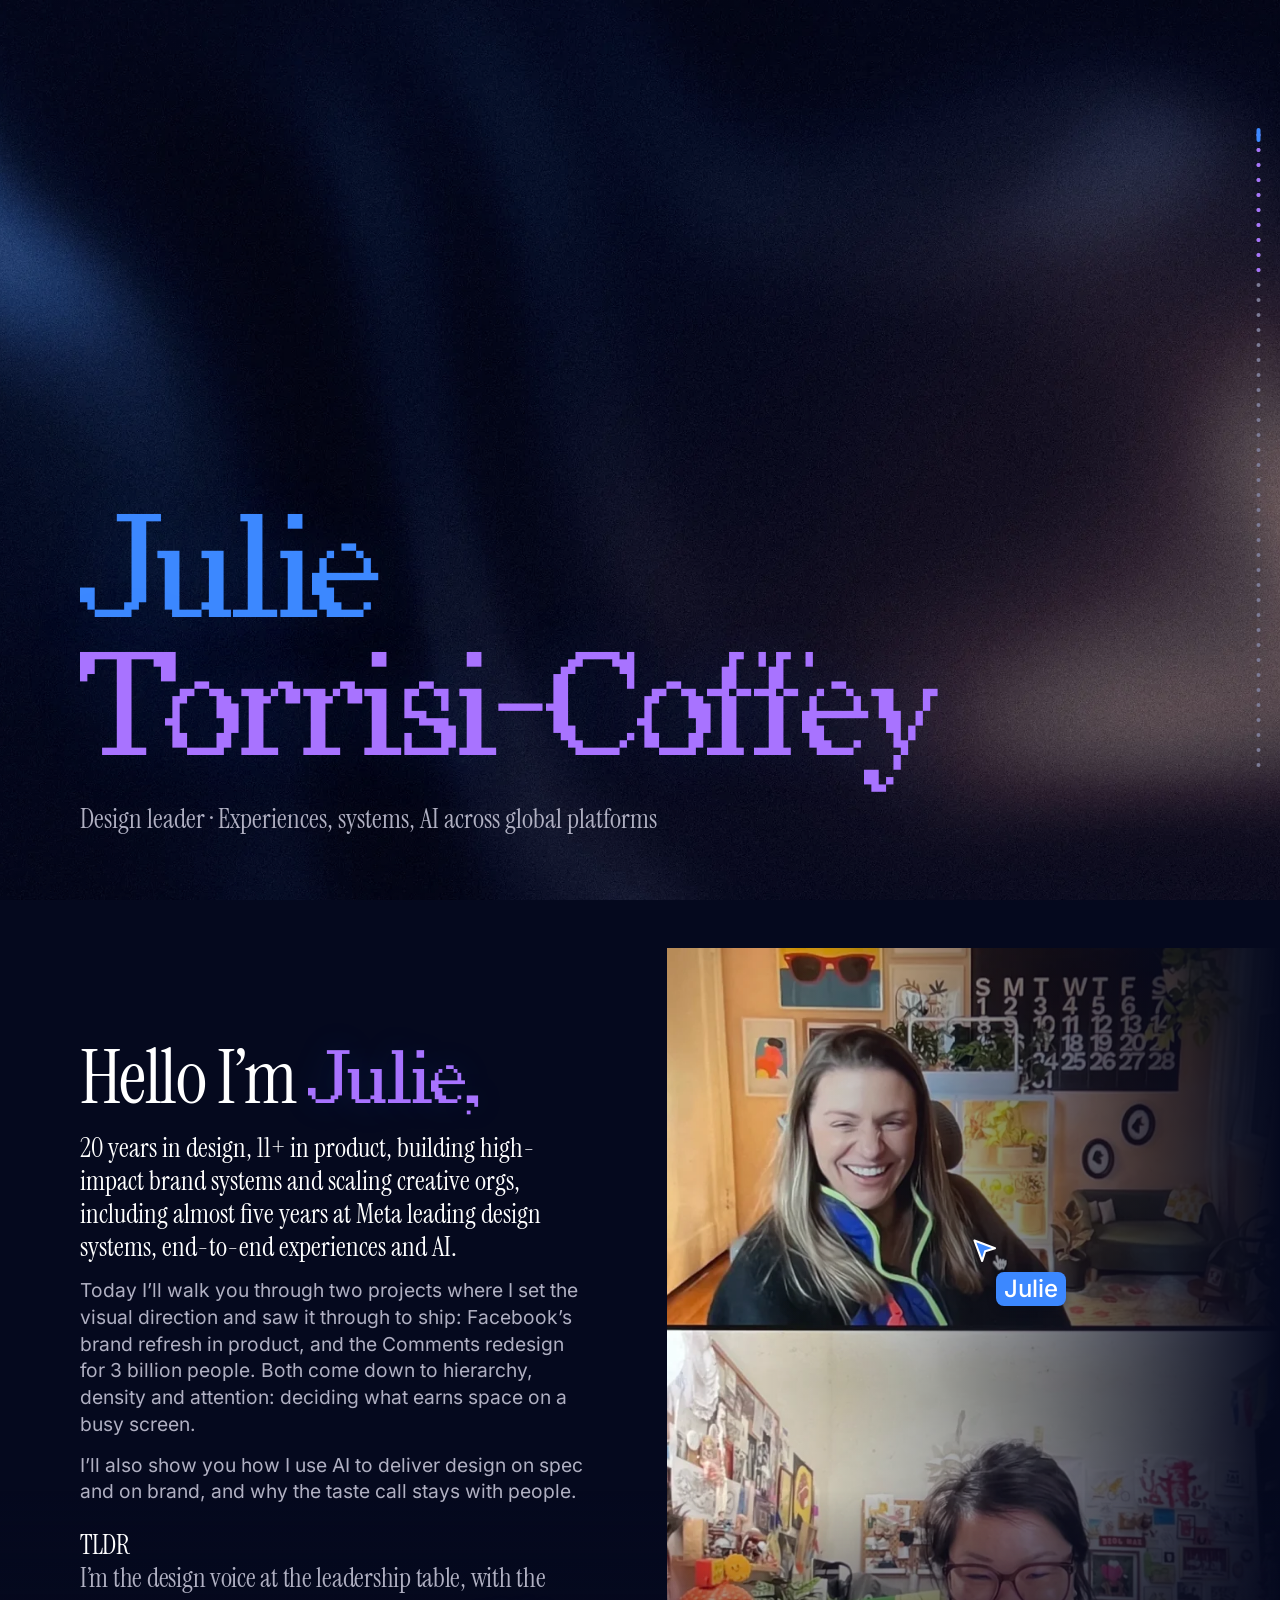
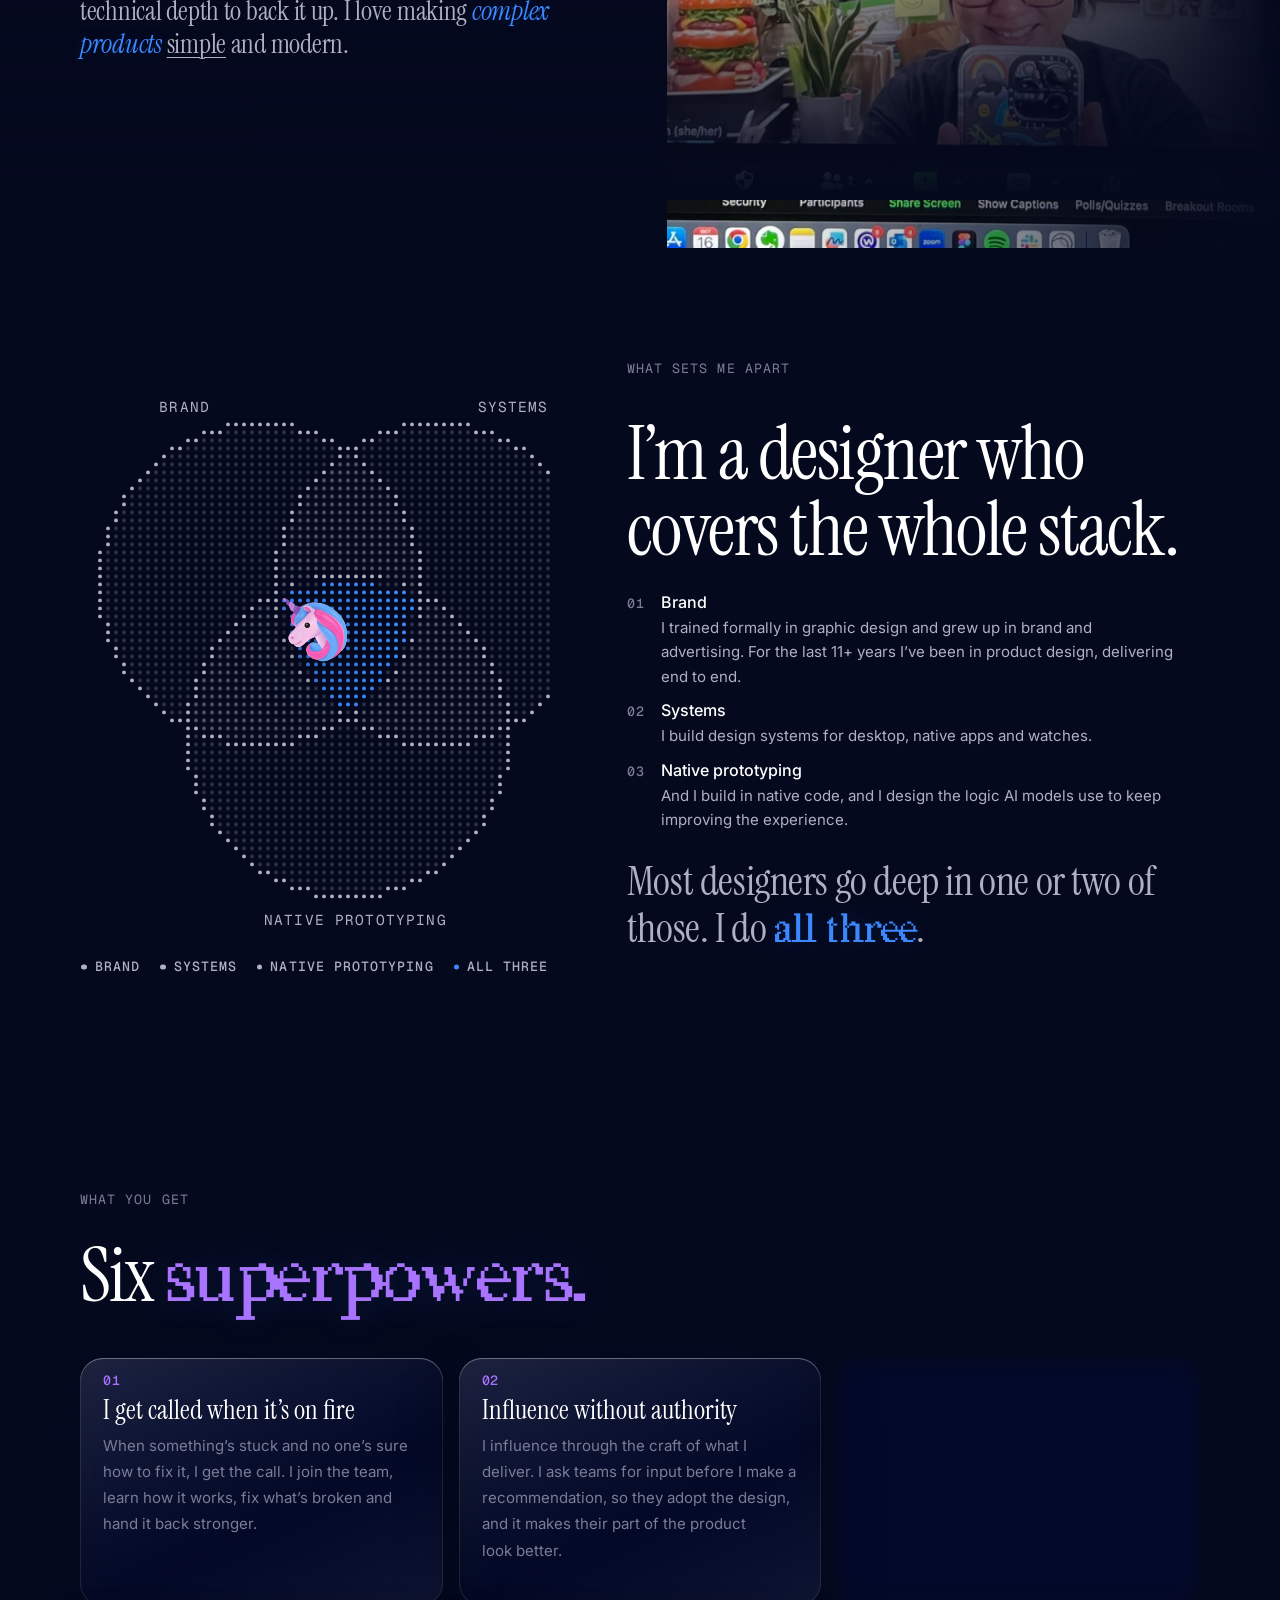
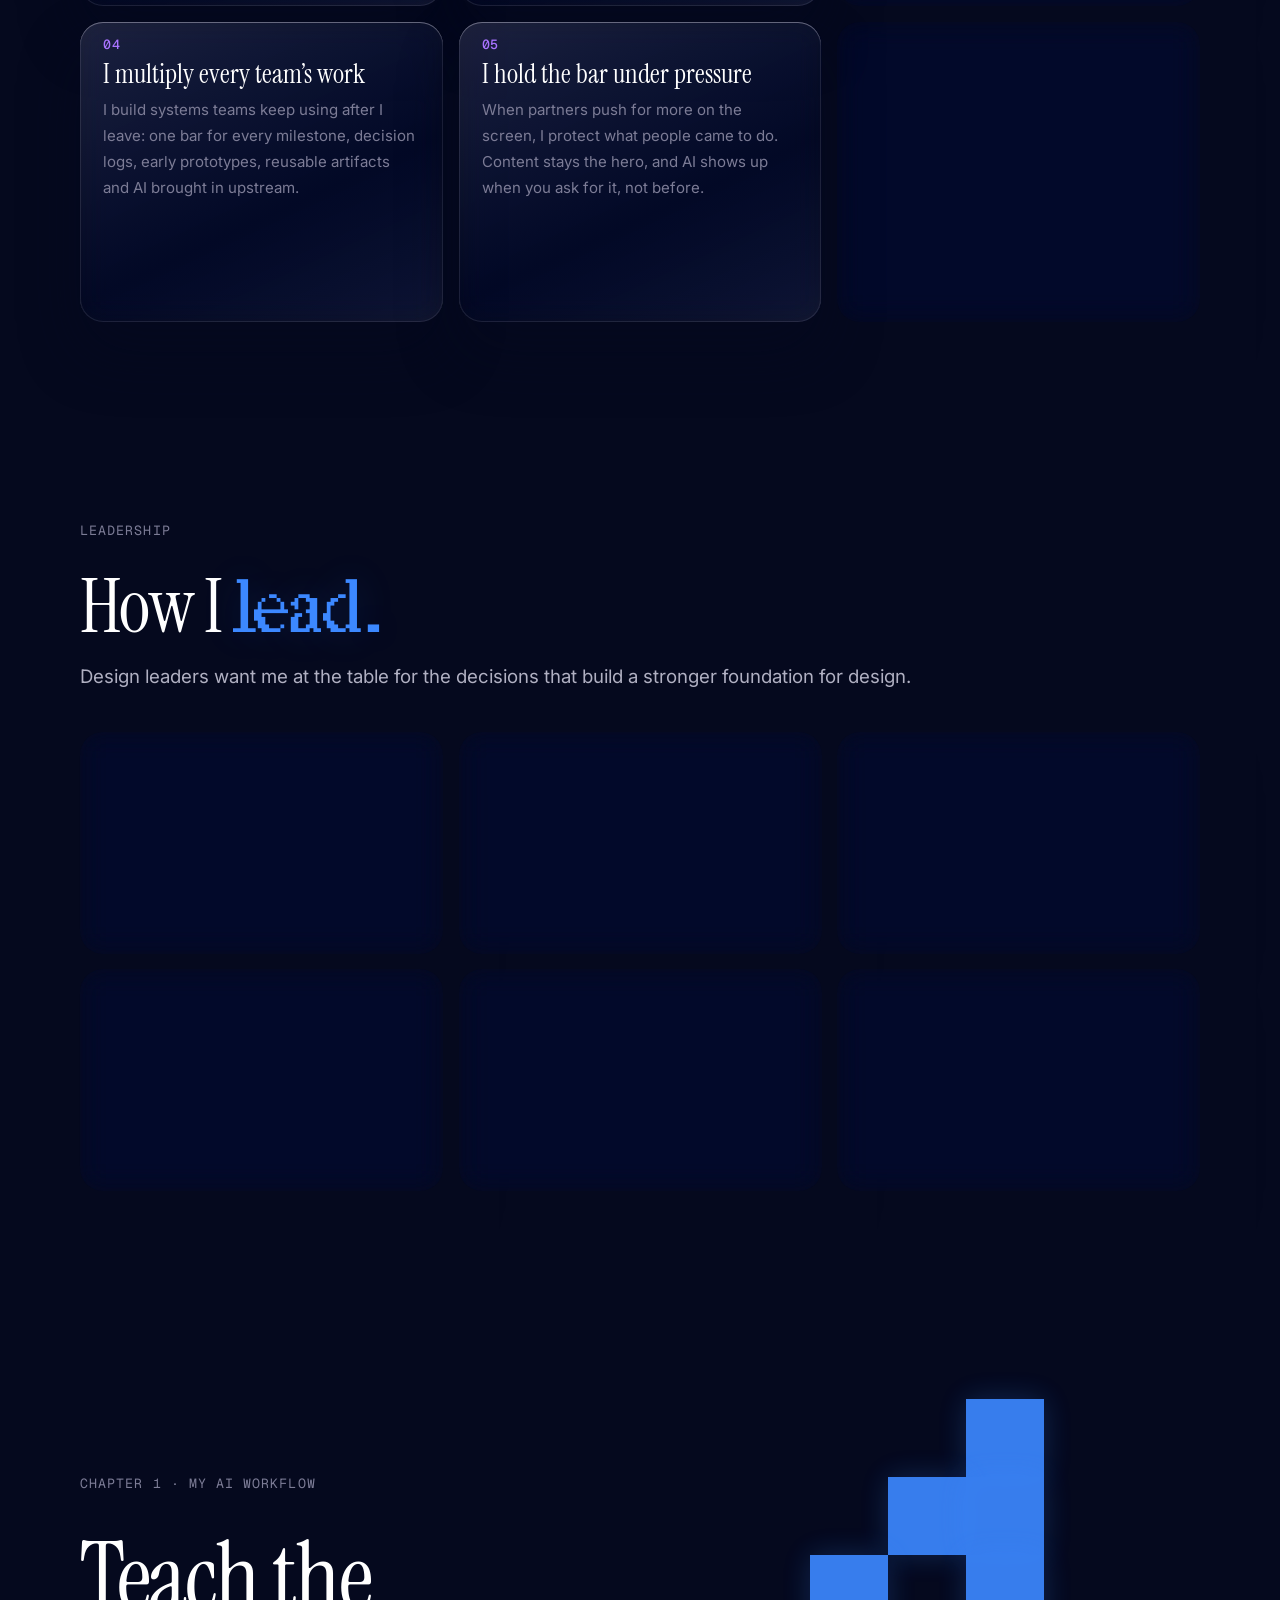
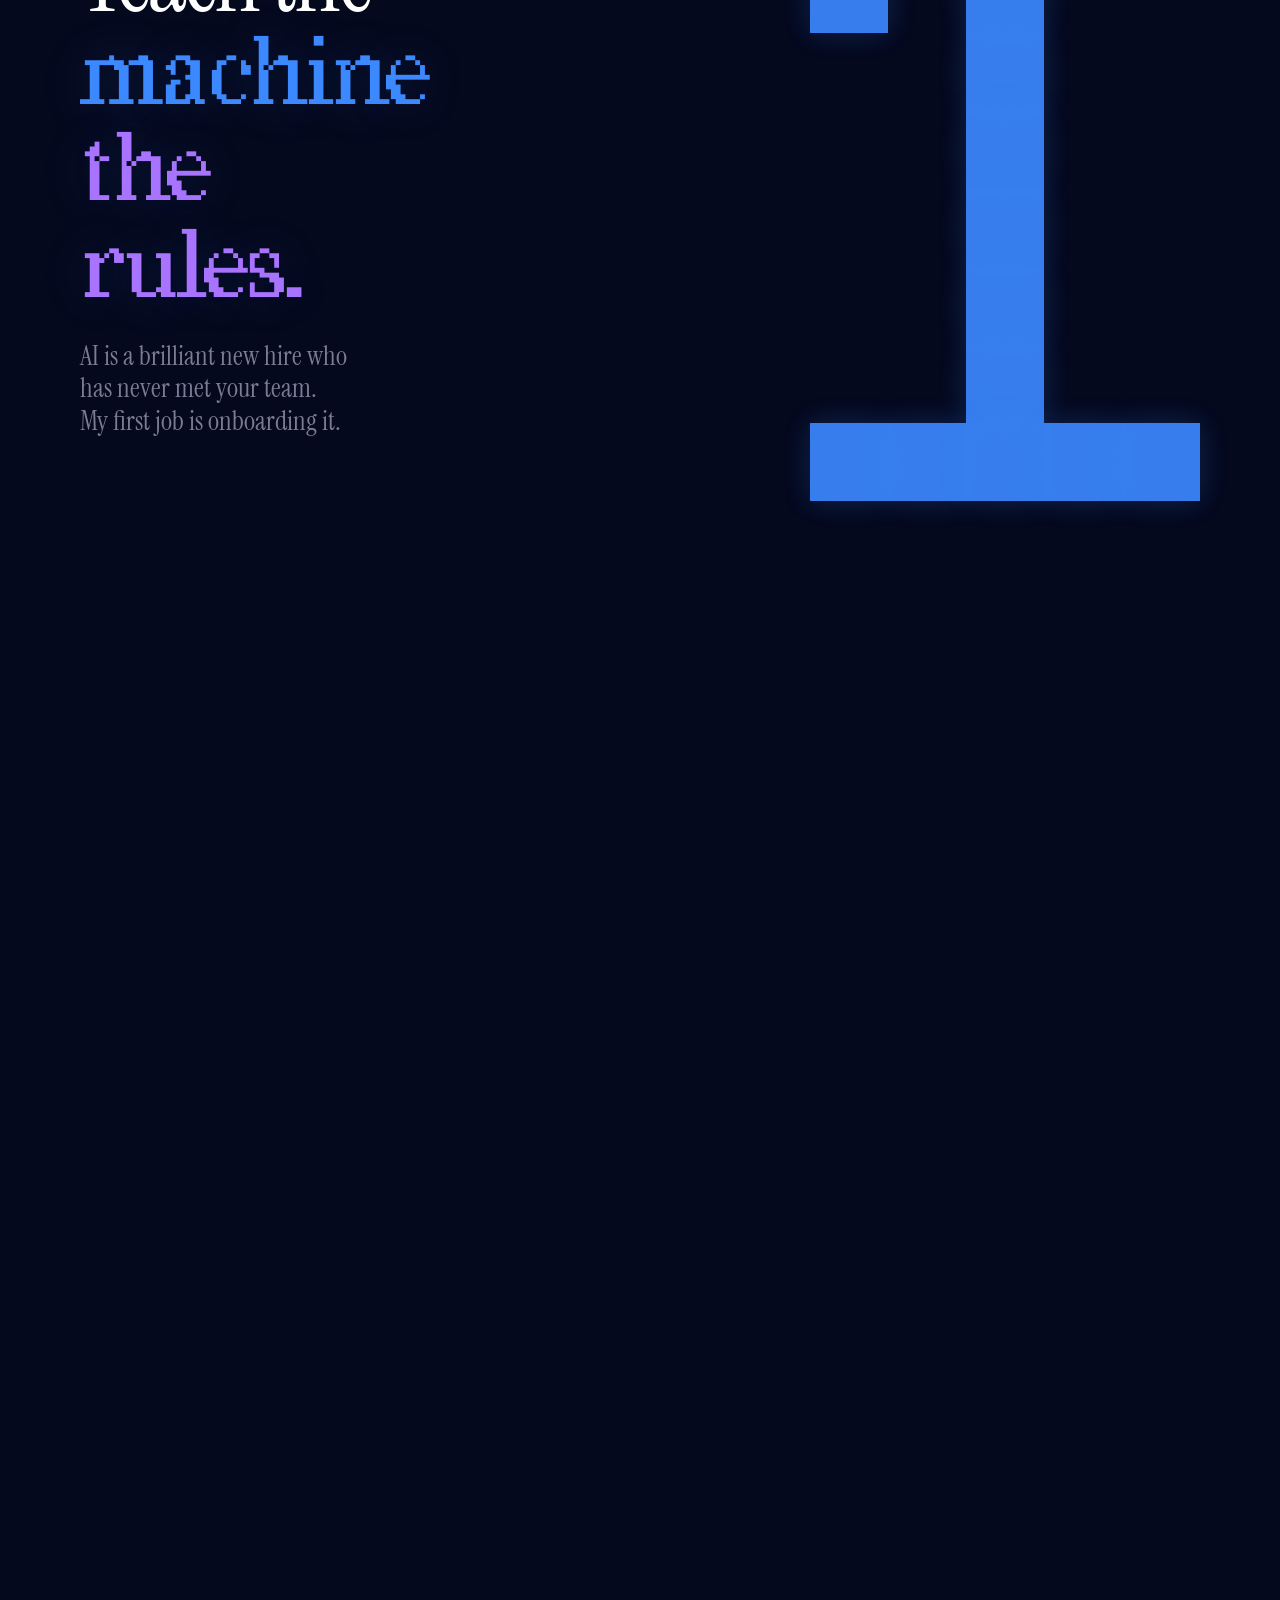
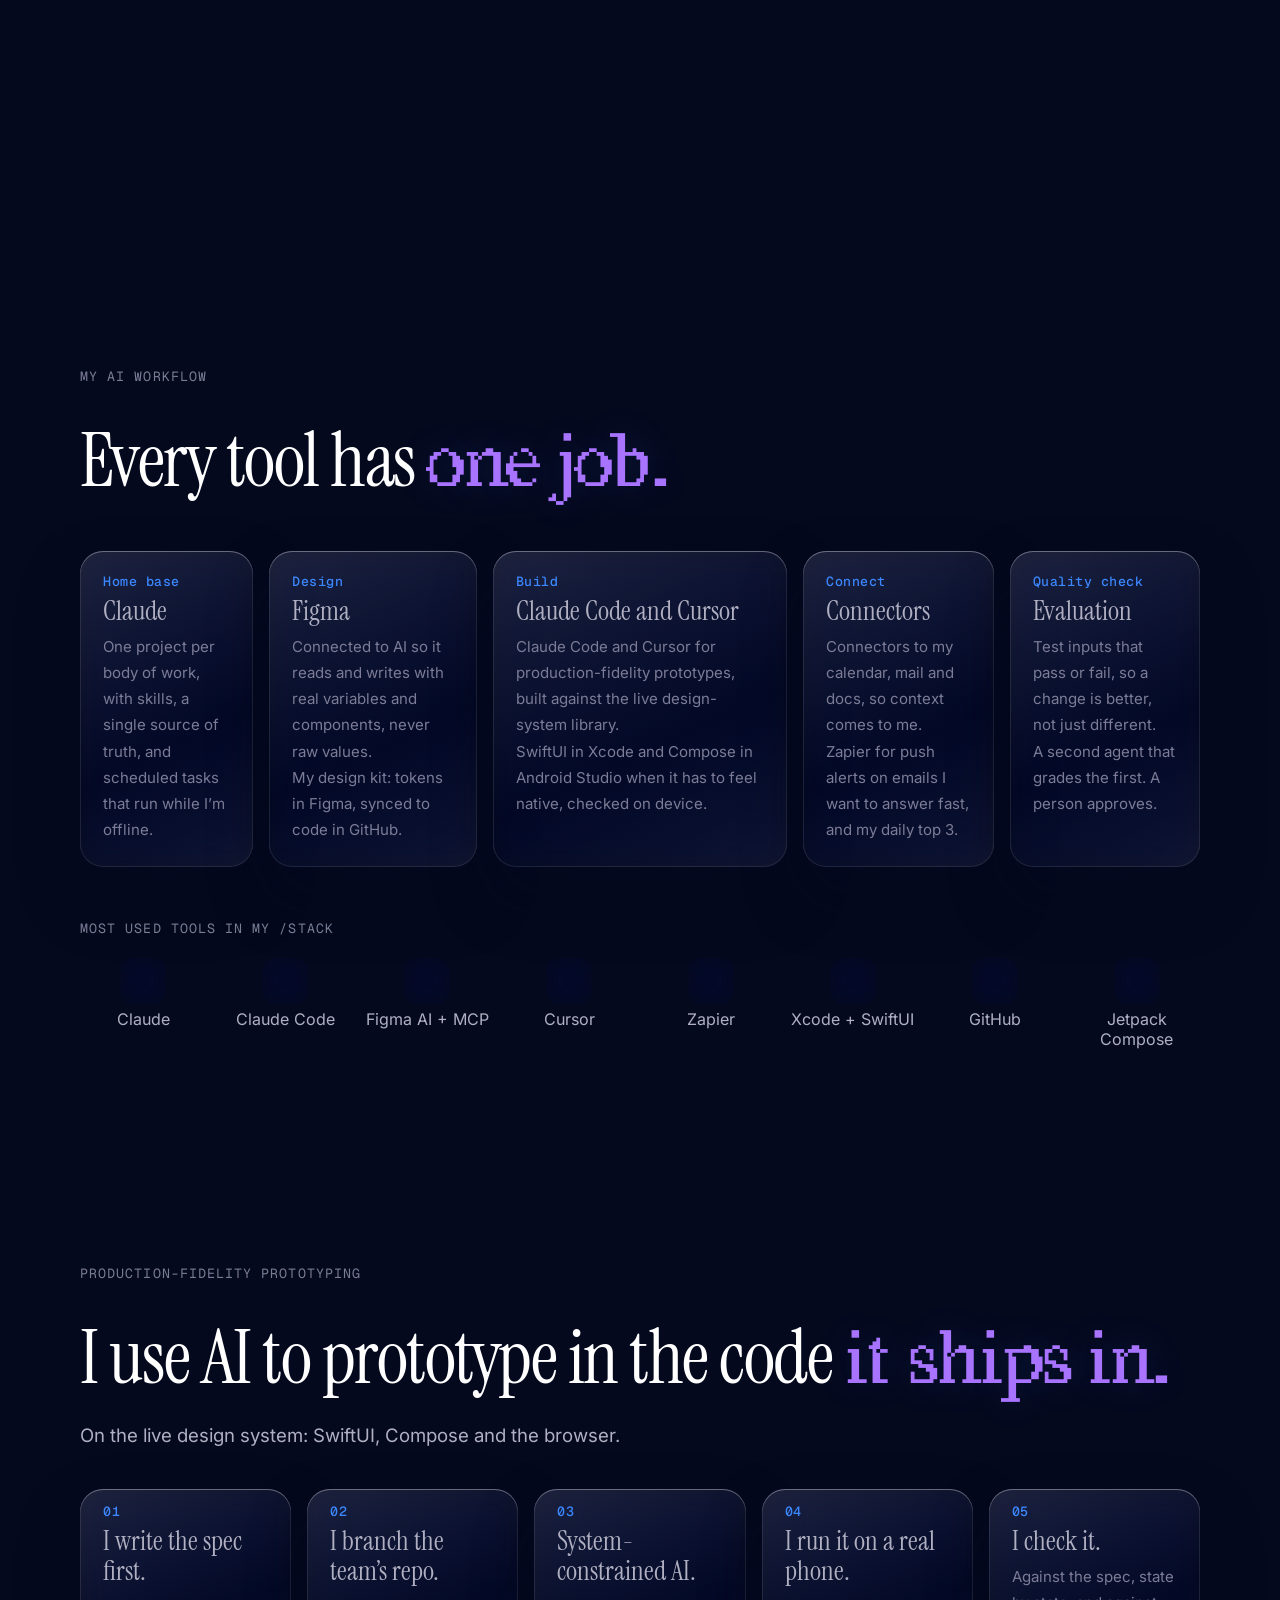
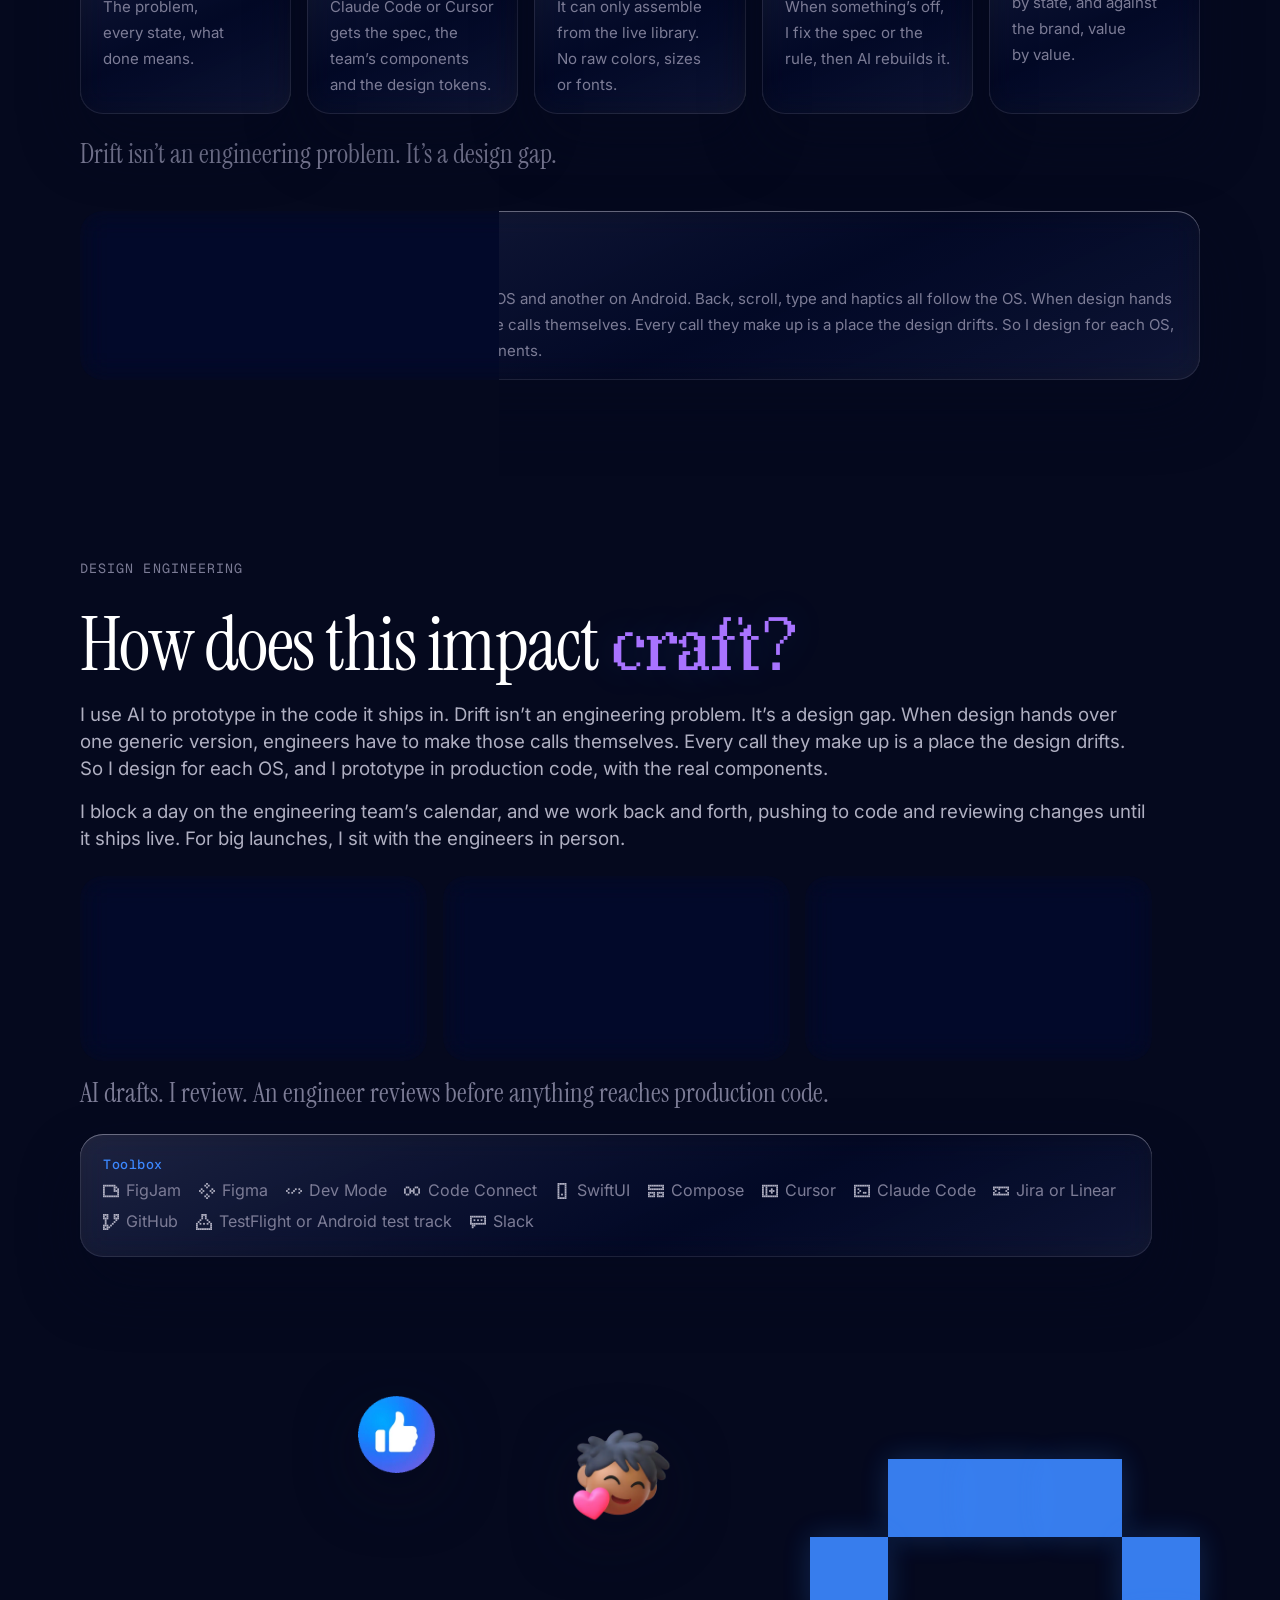
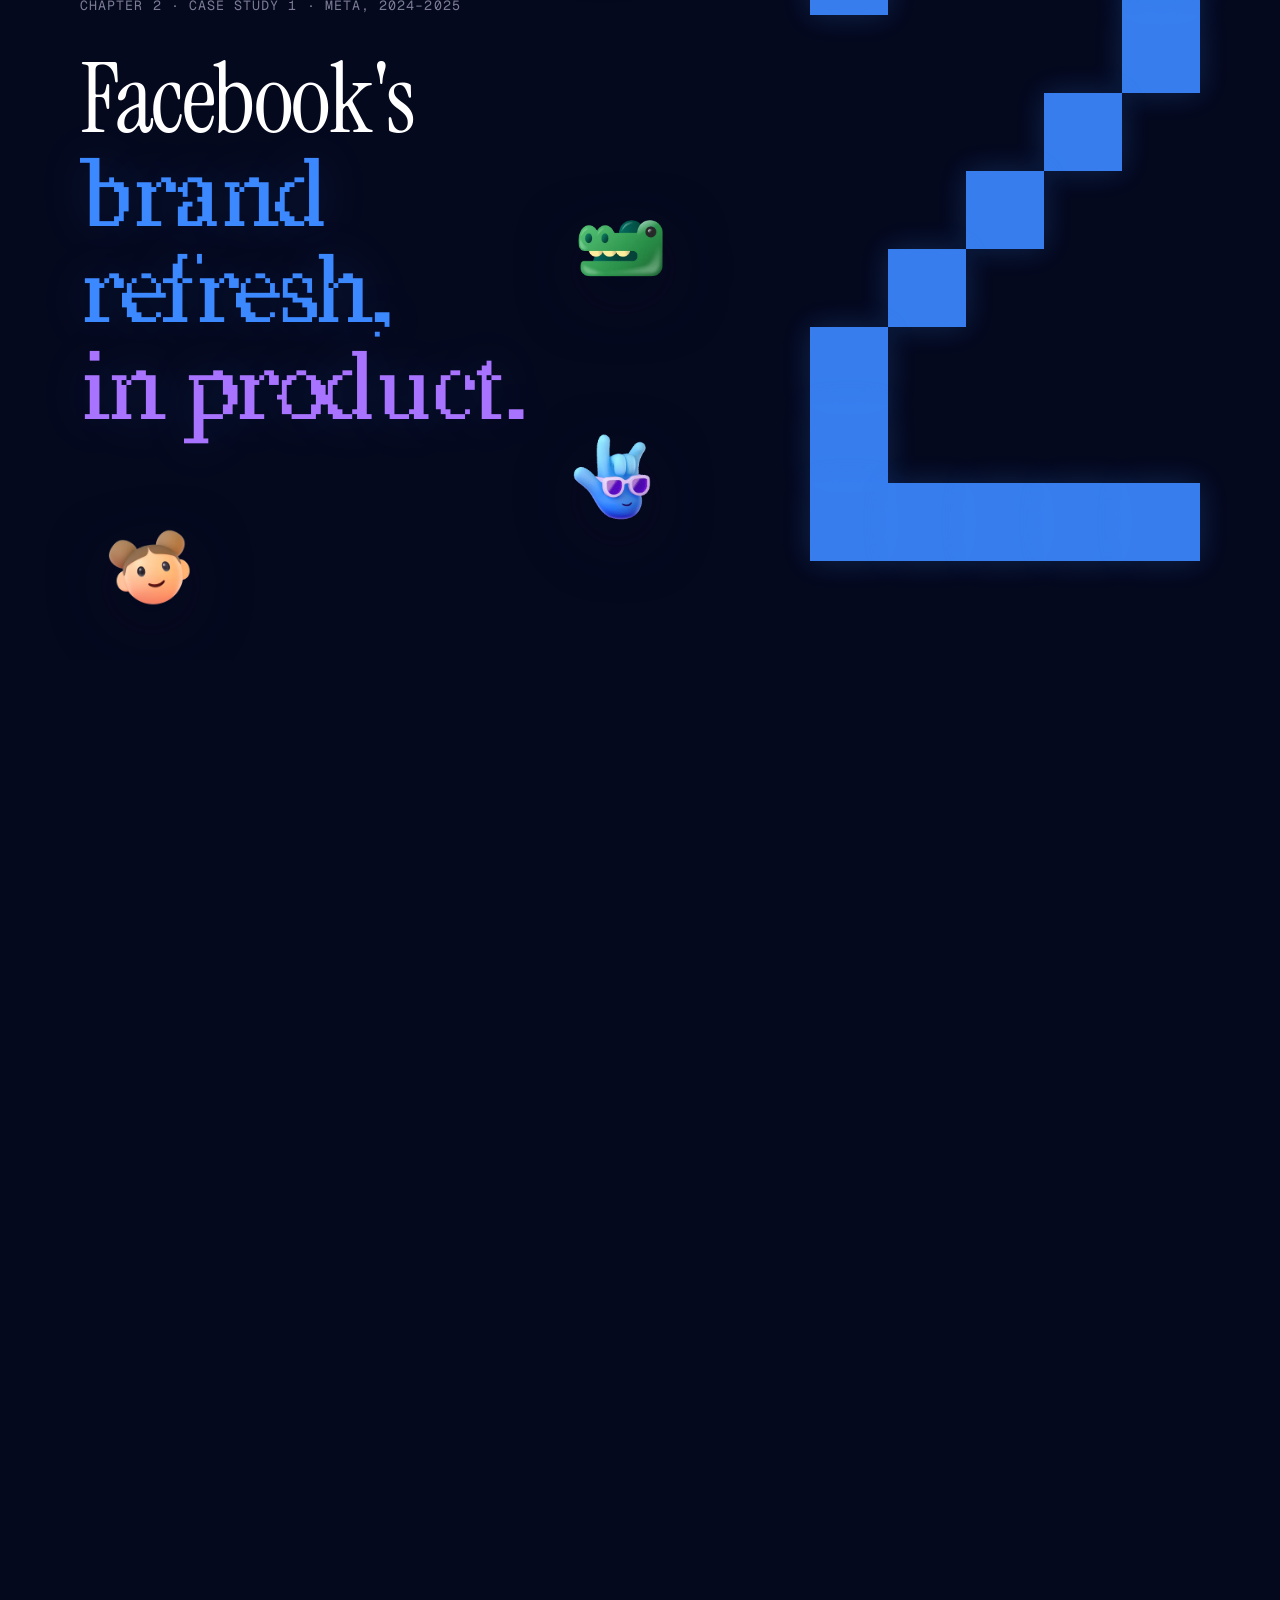
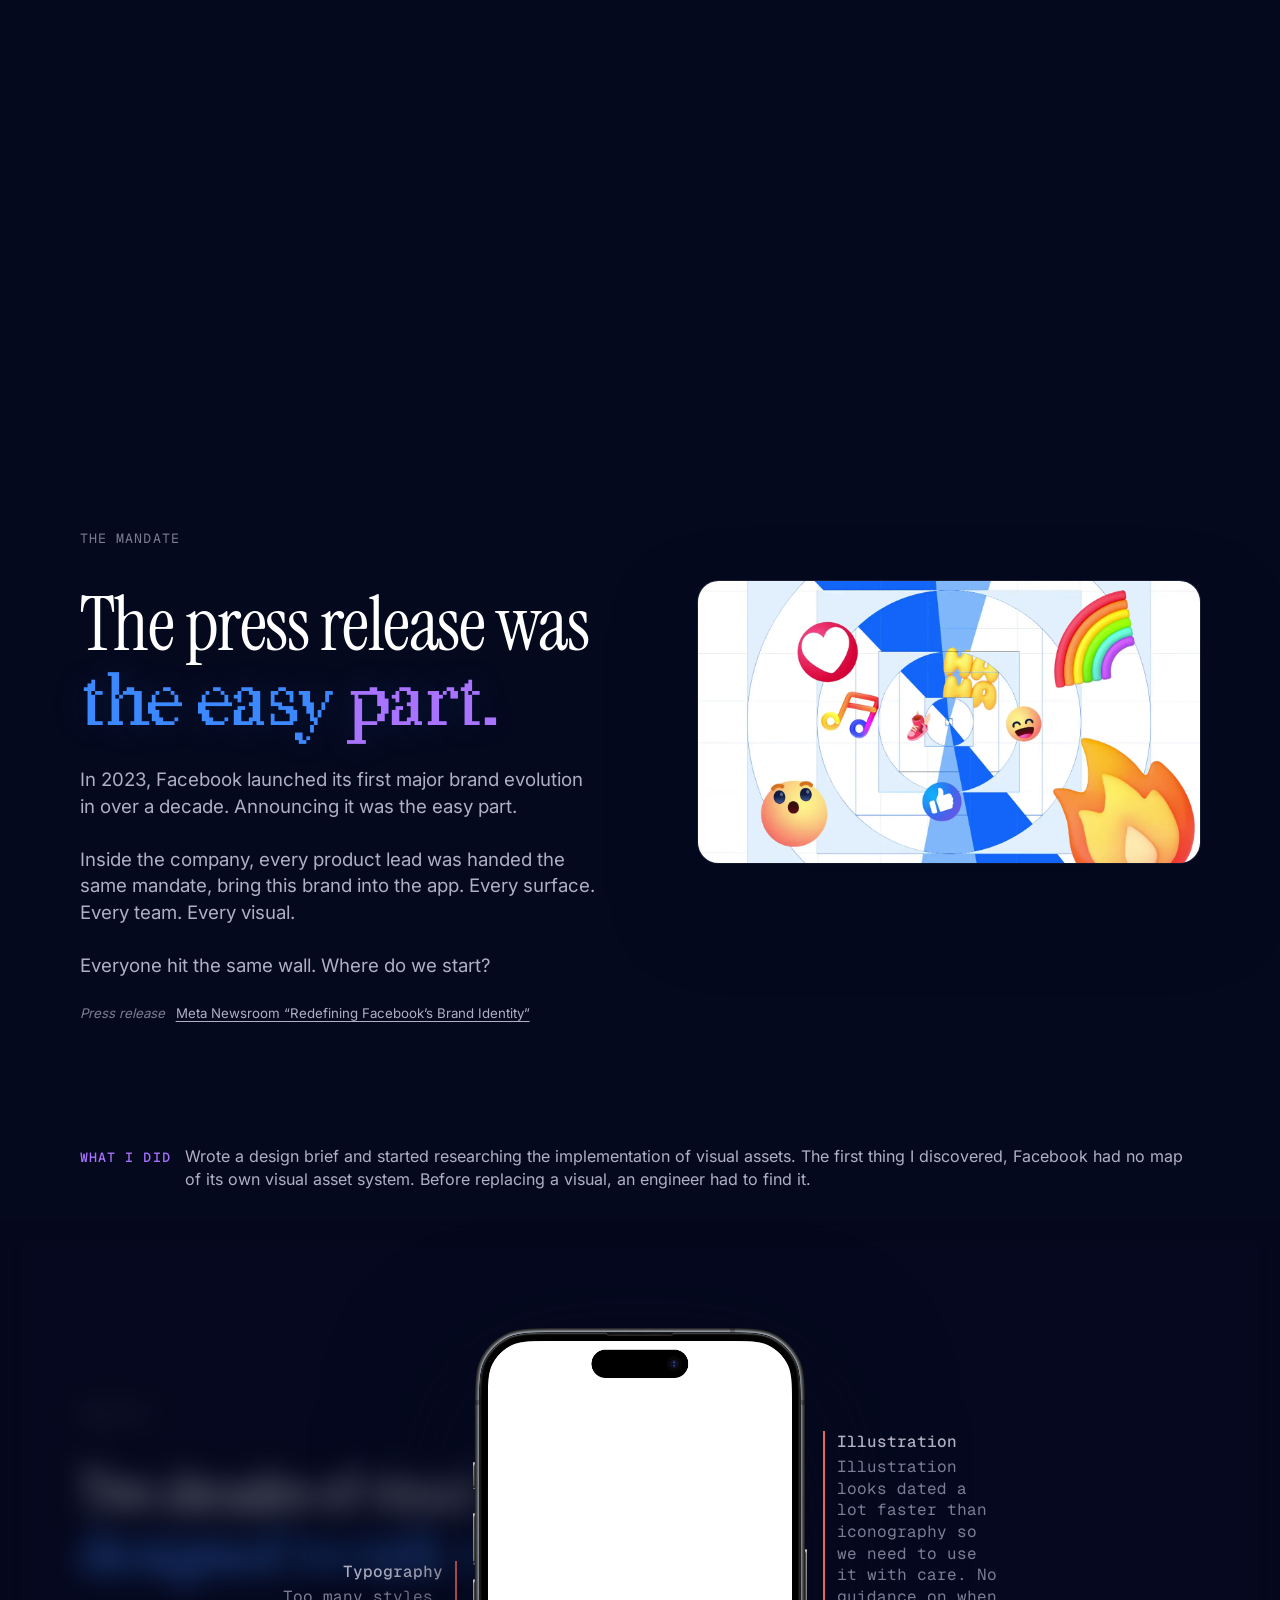
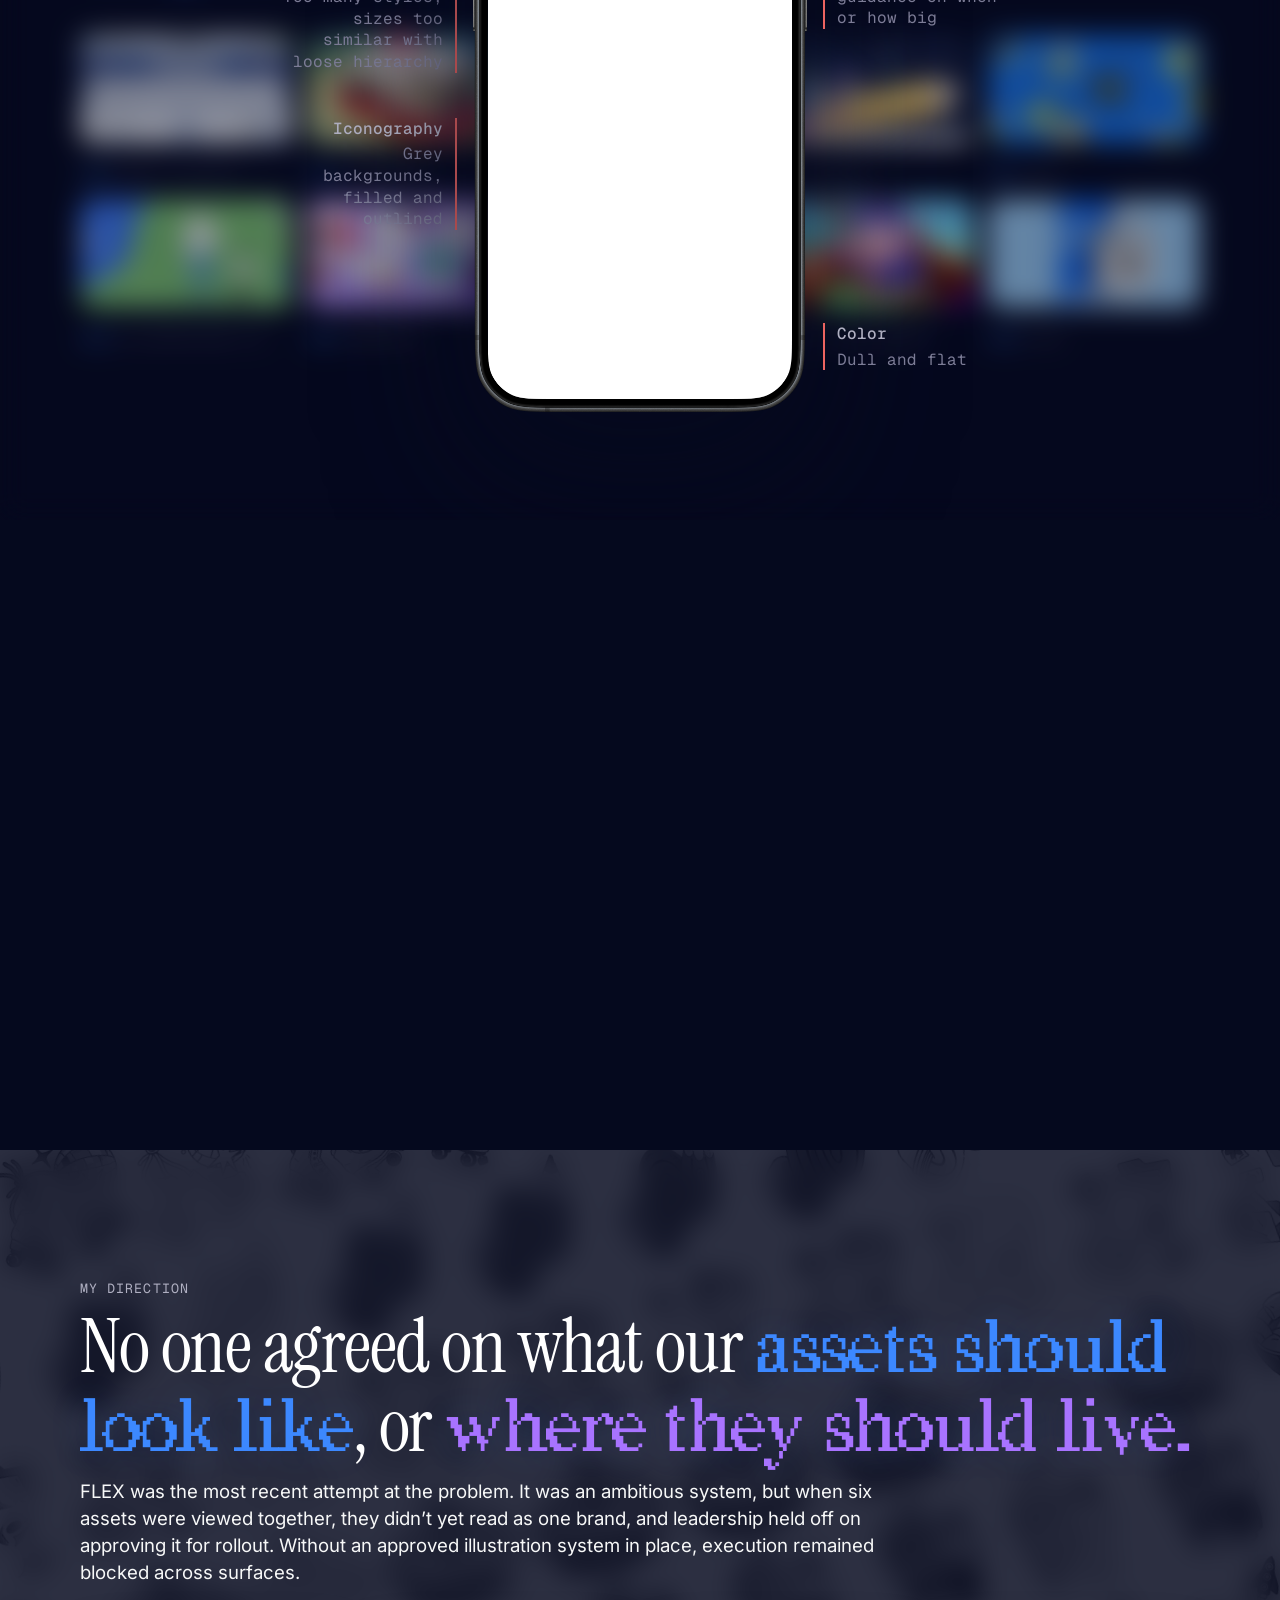
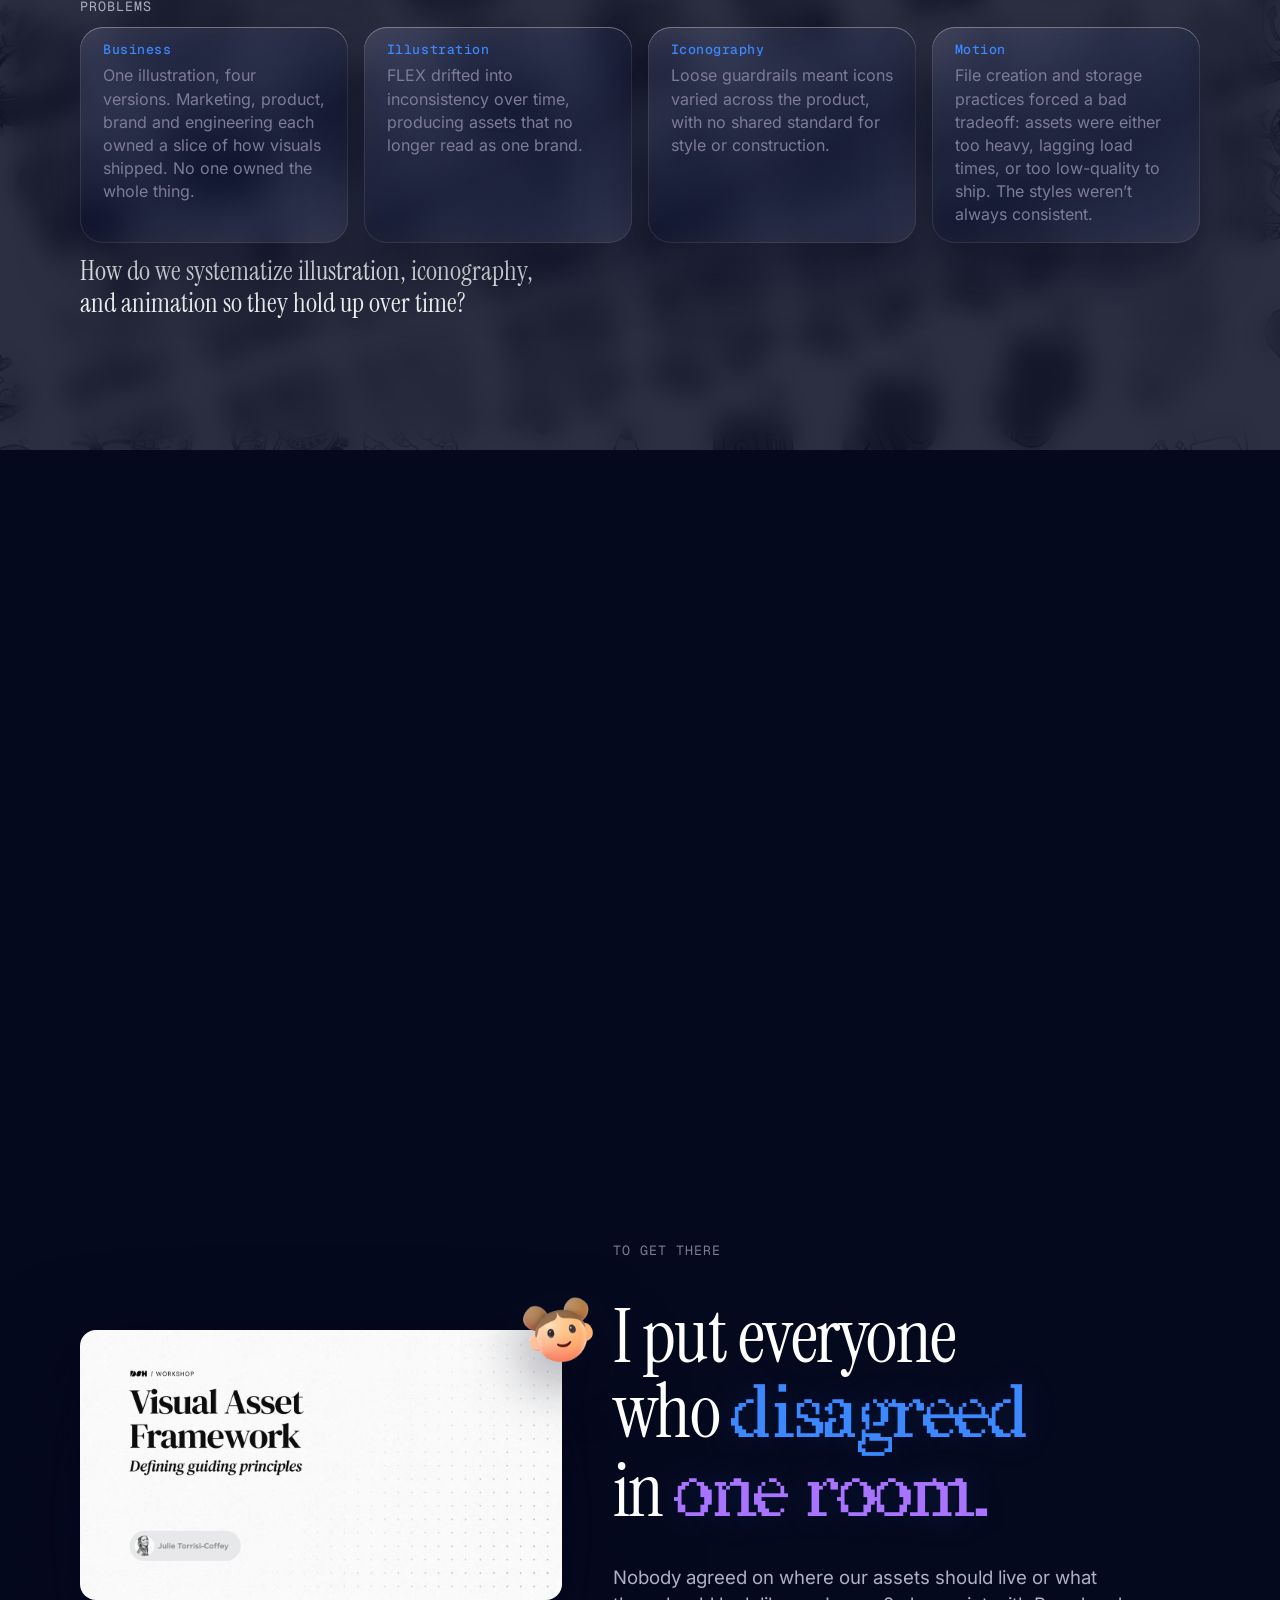
==== commit 42077620: "How does this impact craft?: add AI prototyping + drift copy to the body (master v1793723565-0383) C" ====
--- a/index.html
+++ b/index.html
@@ -953,6 +953,7 @@
 <div class="nc-split"><div class="stack">
 <p class="meta reveal">Design engineering</p>
 <h2 class="d-l reveal r2">How does this impact <span class="l">craft?</span></h2>
+<p class="body reveal r2">I use AI to prototype in the code it ships in. Drift isn’t an engineering problem. It’s a design gap. When design hands over one generic version, engineers have to make those calls themselves. Every call they make up is a place the design drifts. So I design for each OS, and I prototype in production code, with the real components.</p>
 <p class="body reveal r2">I block a day on the engineering team’s calendar, and we work back and forth, pushing to code and reviewing changes until it ships live. For big launches, I sit with the engineers in person.</p>
 <div class="bento reveal r3"><div class="lg"><span class="k">01</span><b>Real tokens and components</b><span>Built on the design team’s components and tokens, so nothing gets rebuilt by eye.</span></div><div class="lg"><span class="k">02</span><b>Every state, real content</b><span>Testing on real data to see real names, real comment lengths, errors to see where it breaks.</span></div><div class="lg"><span class="k">03</span><b>Motion in numbers</b><span>Real OS specific direction on duration, easing and spring values, never “make it smooth.”</span></div></div>
 <p class="subtitle reveal r4">AI drafts. I review. An engineer reviews before anything reaches production code.</p>
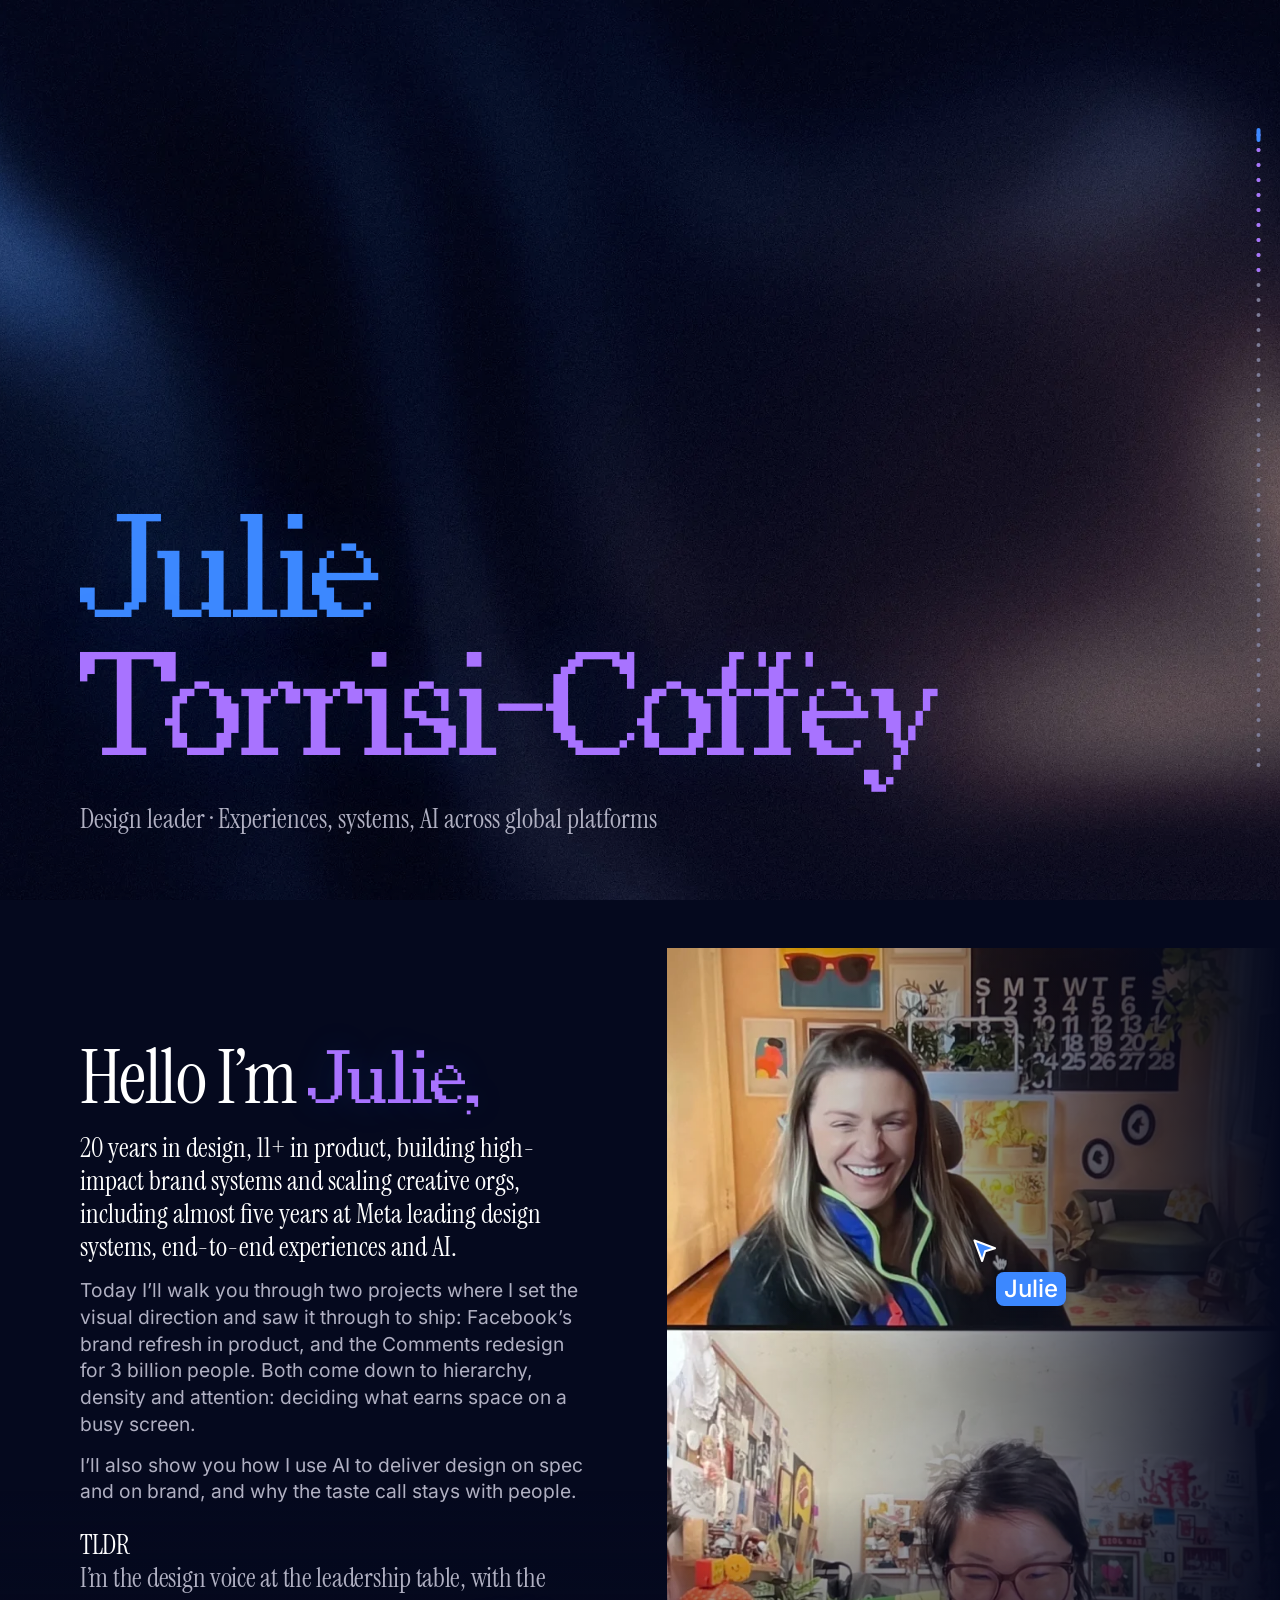
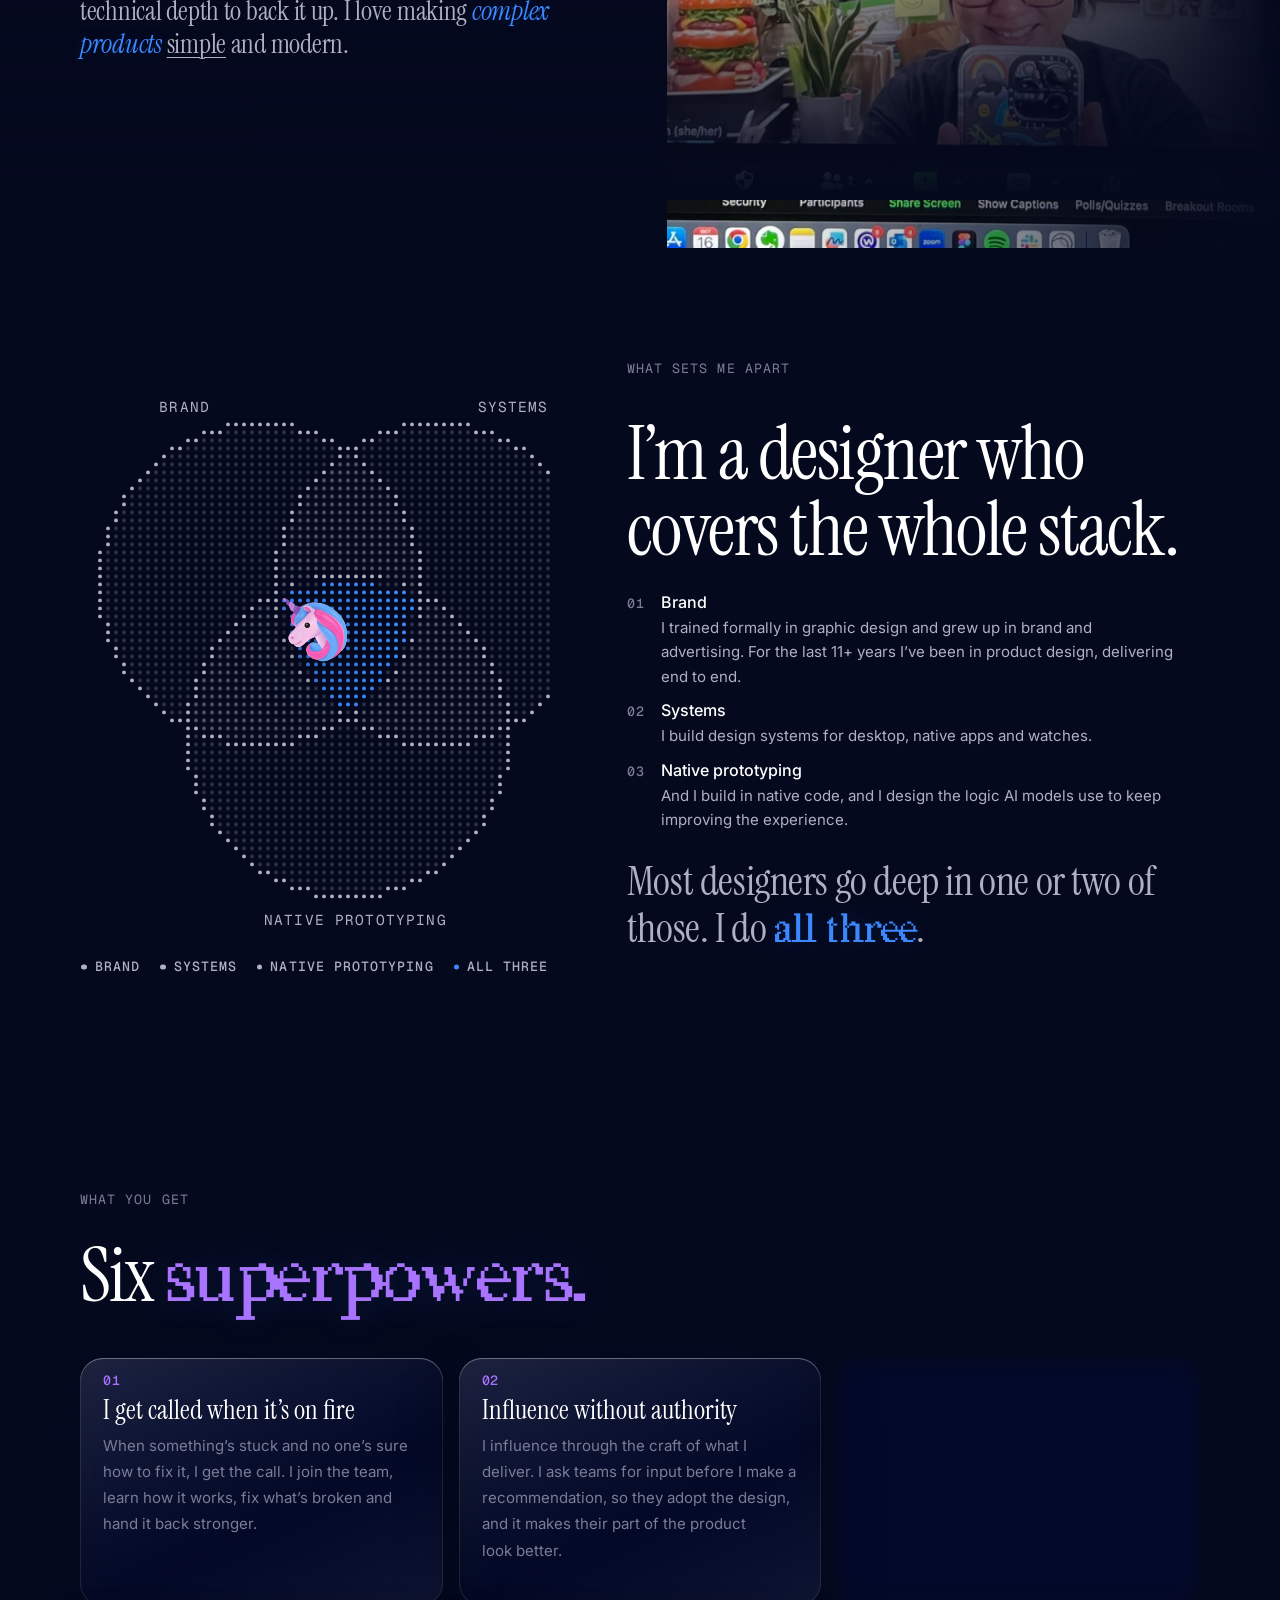
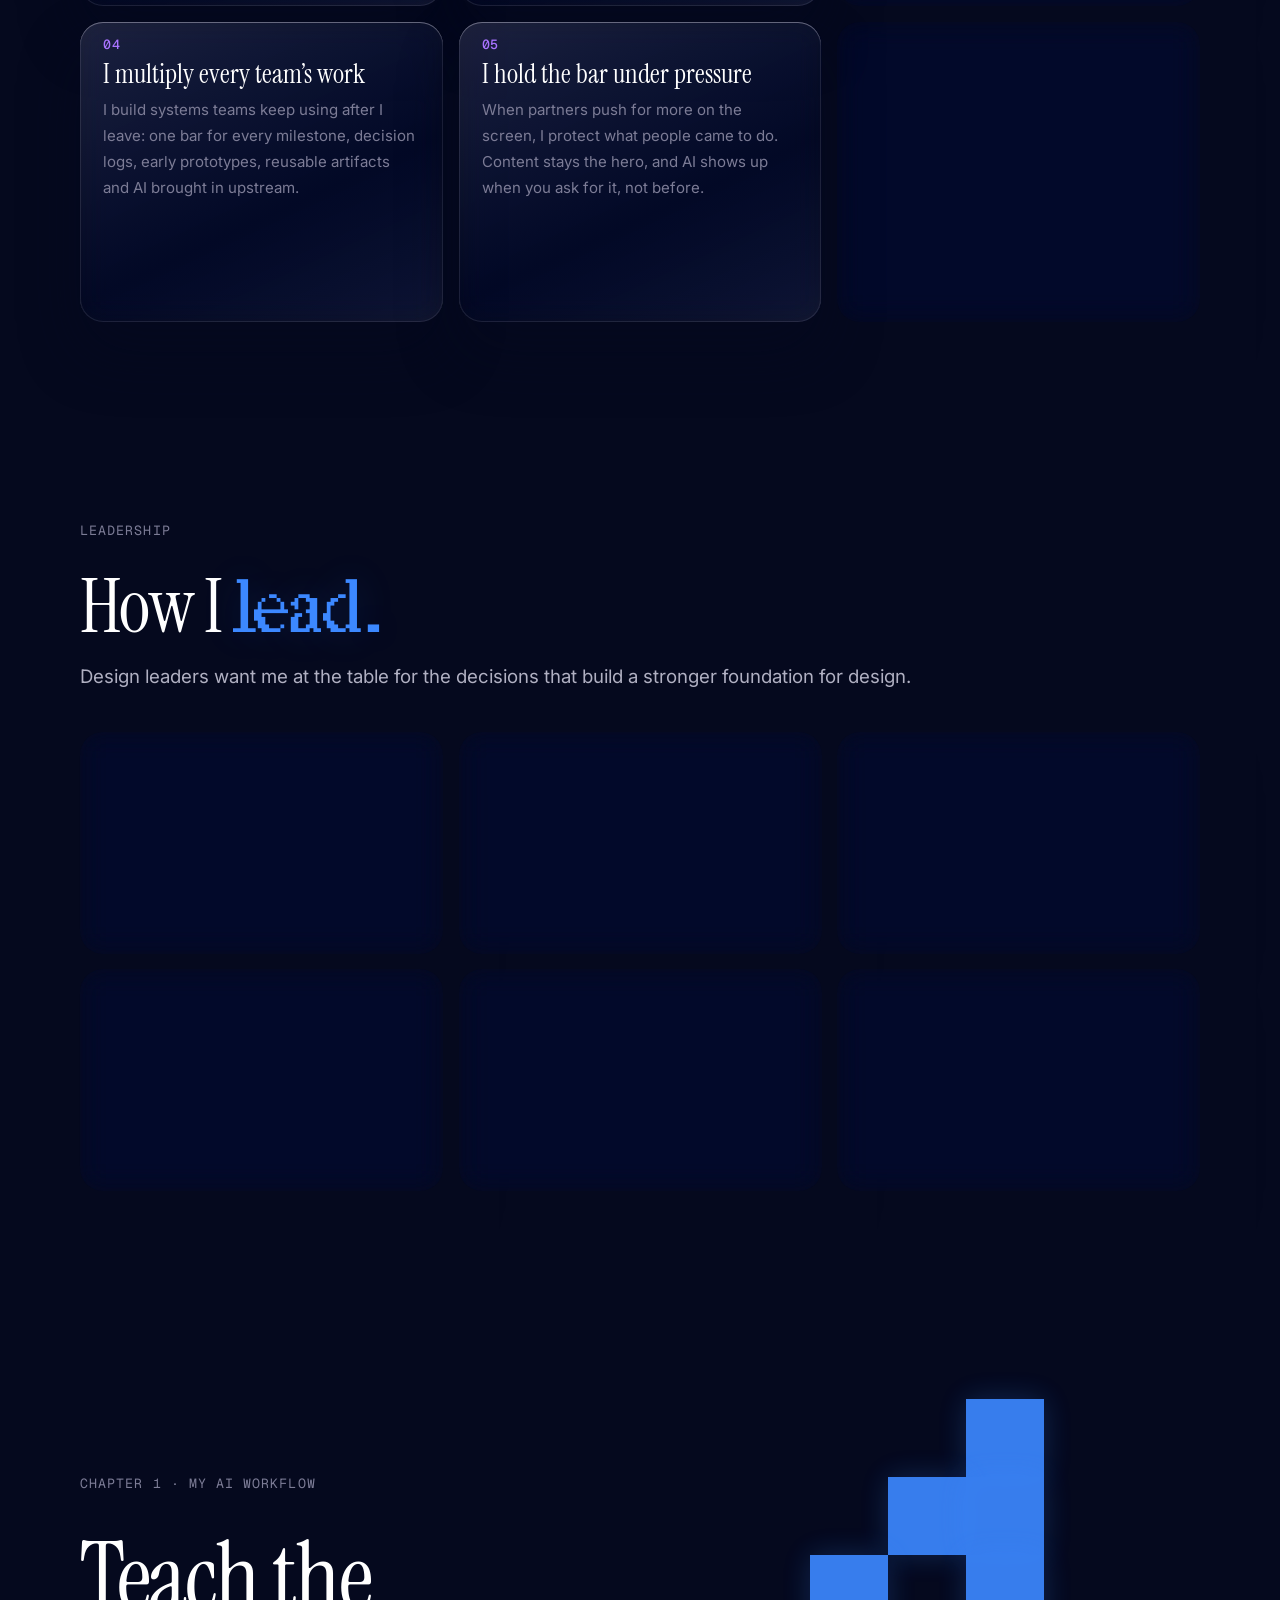
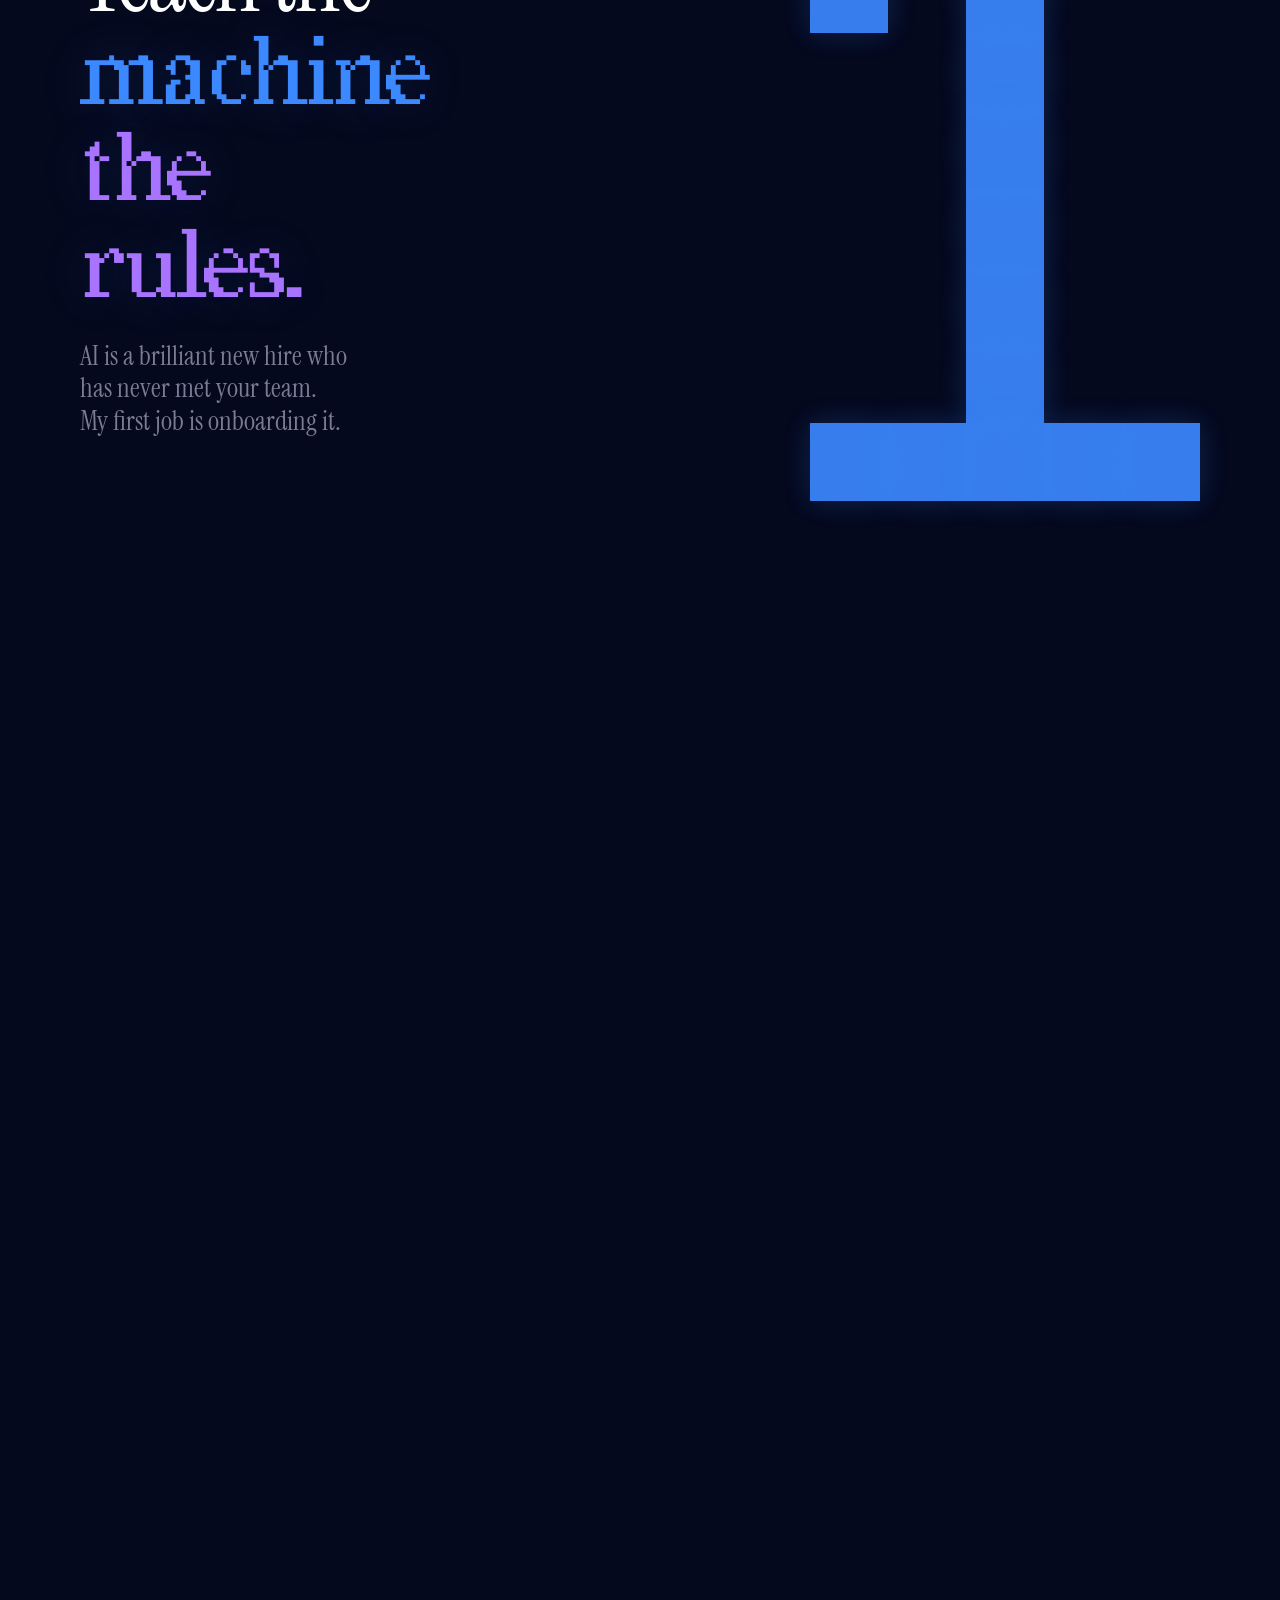
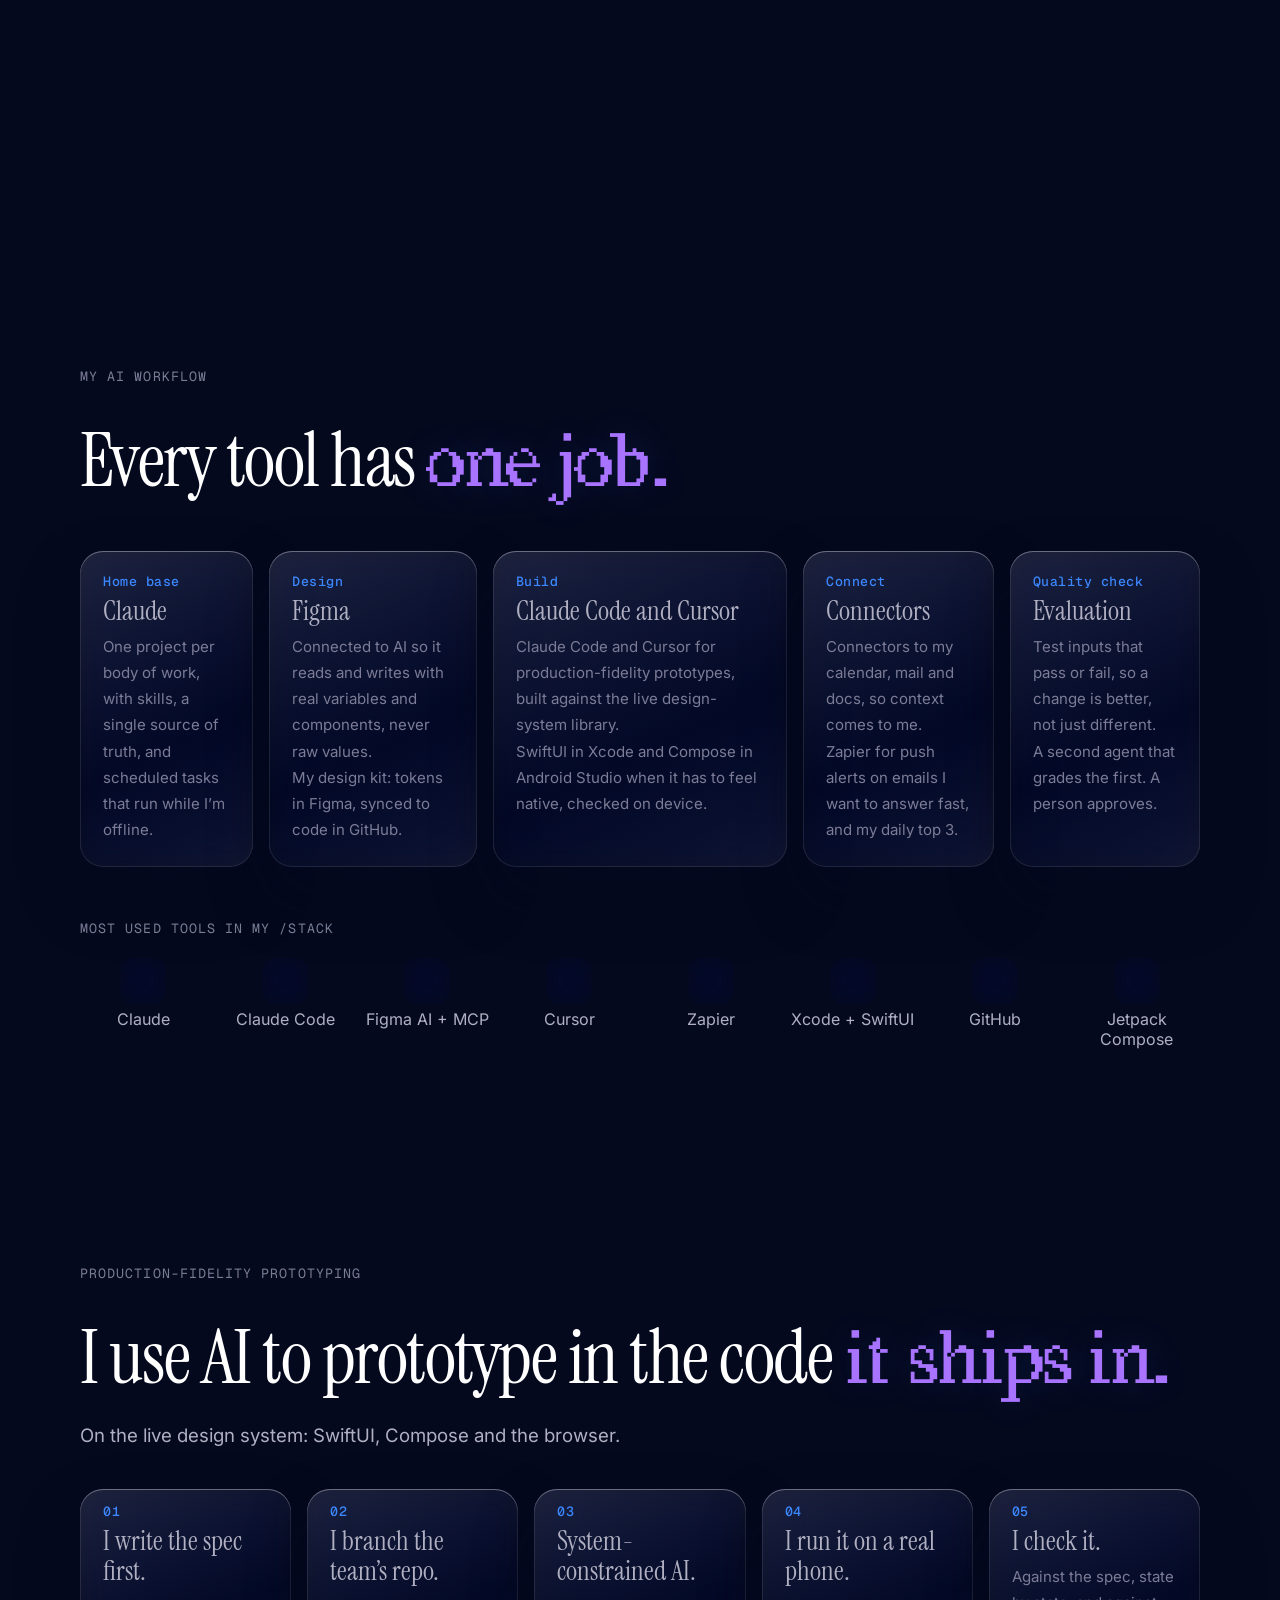
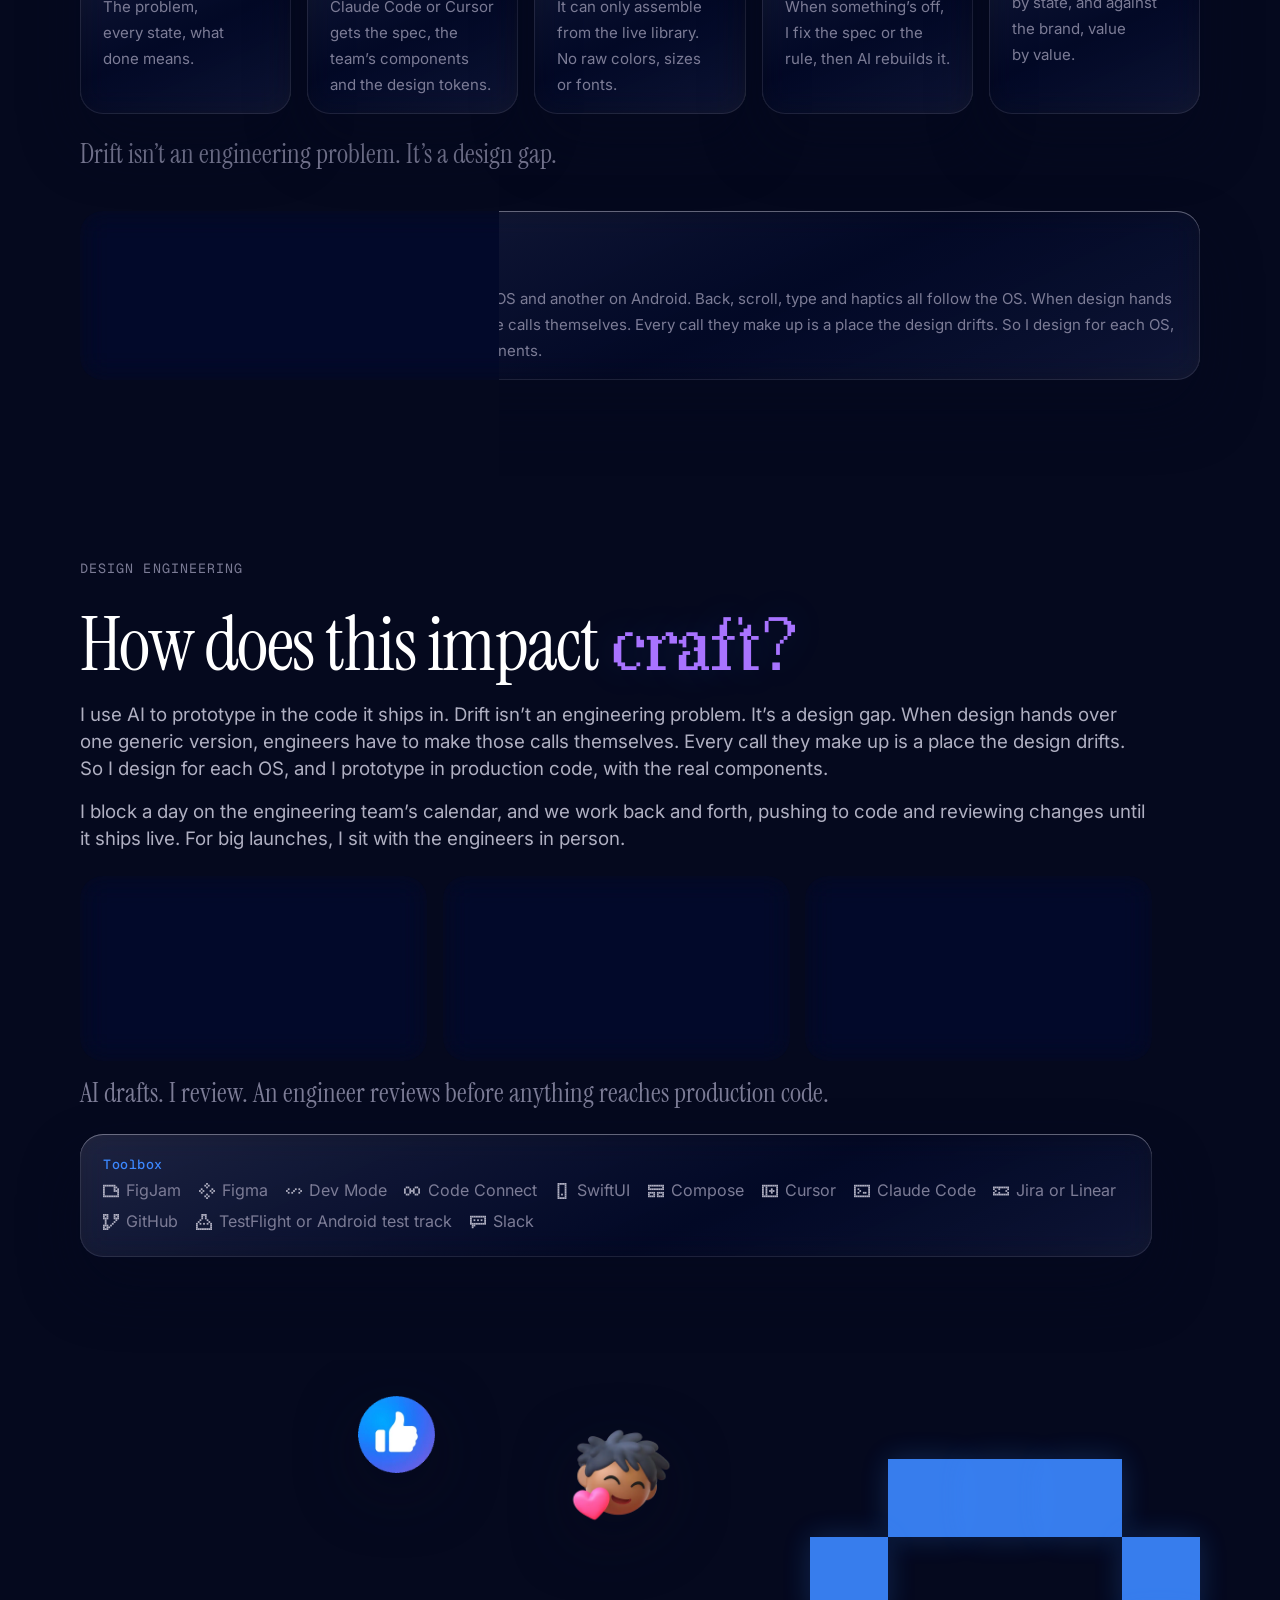
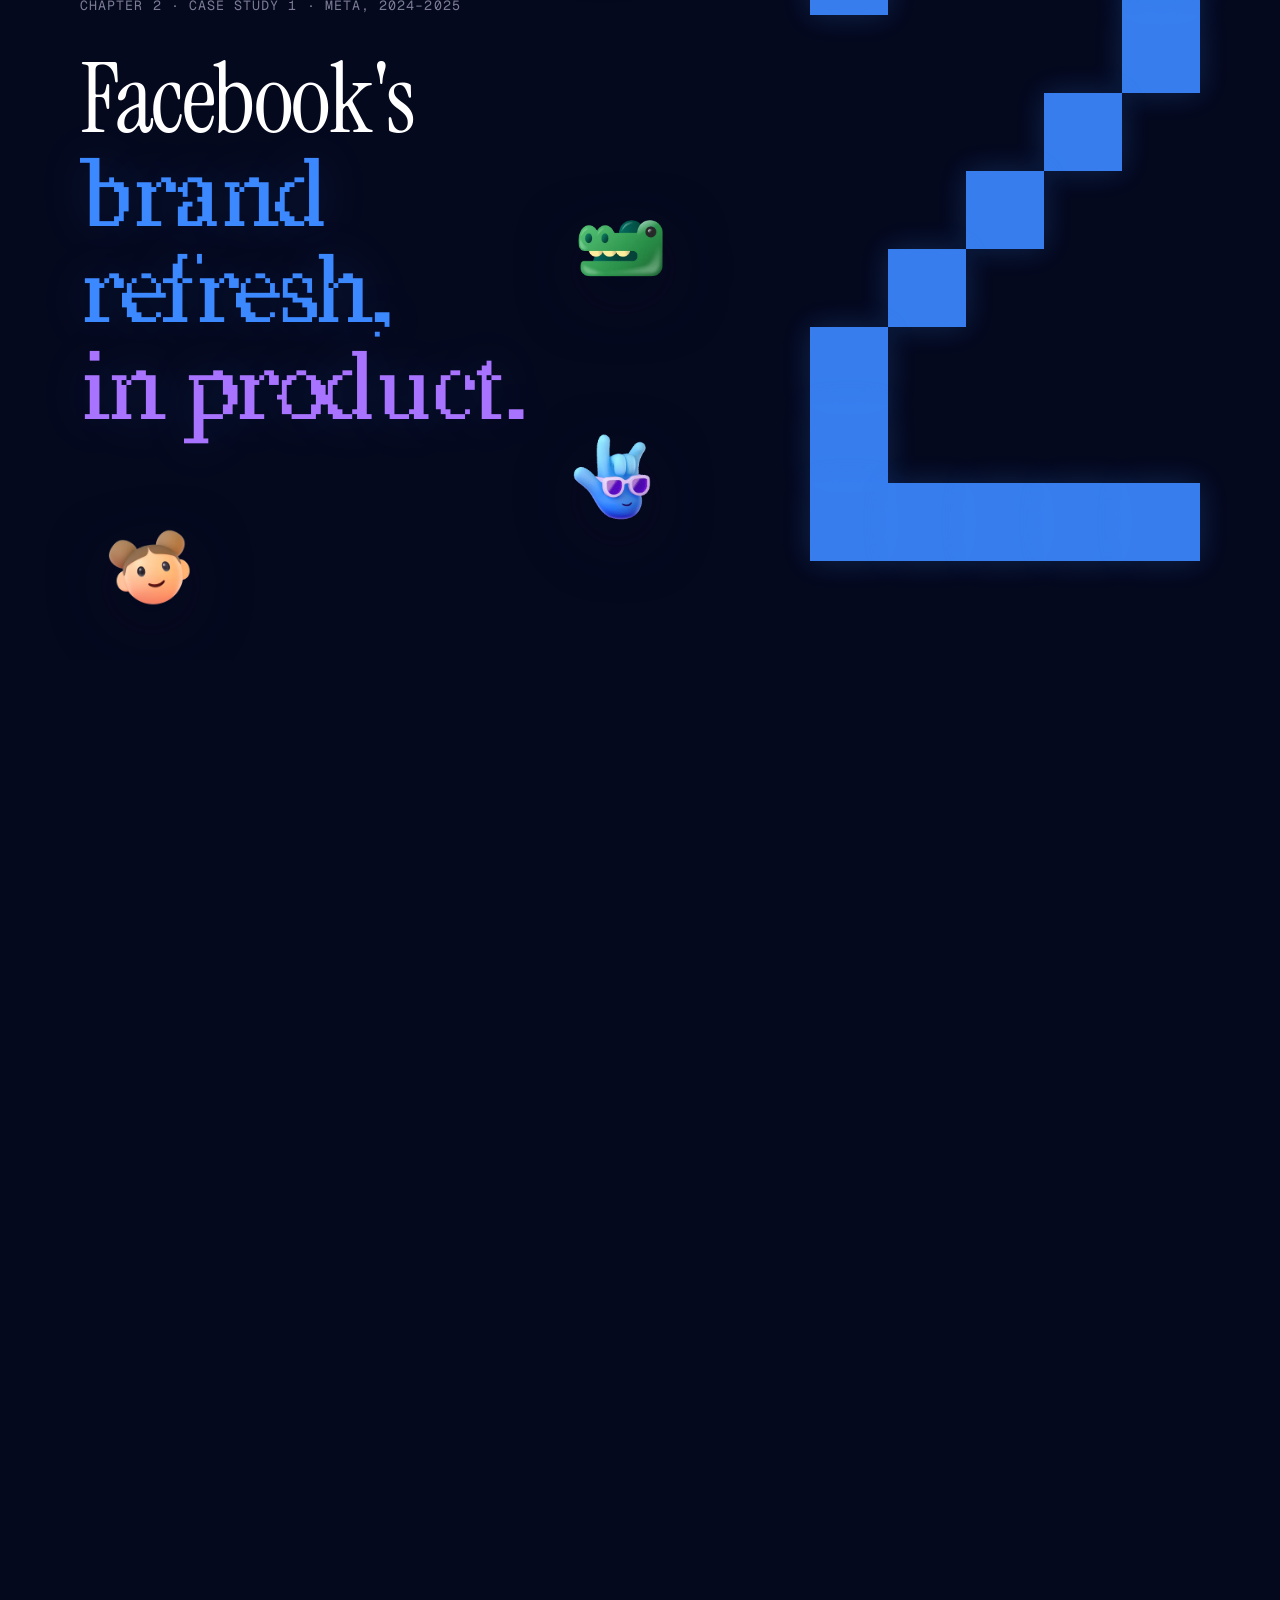
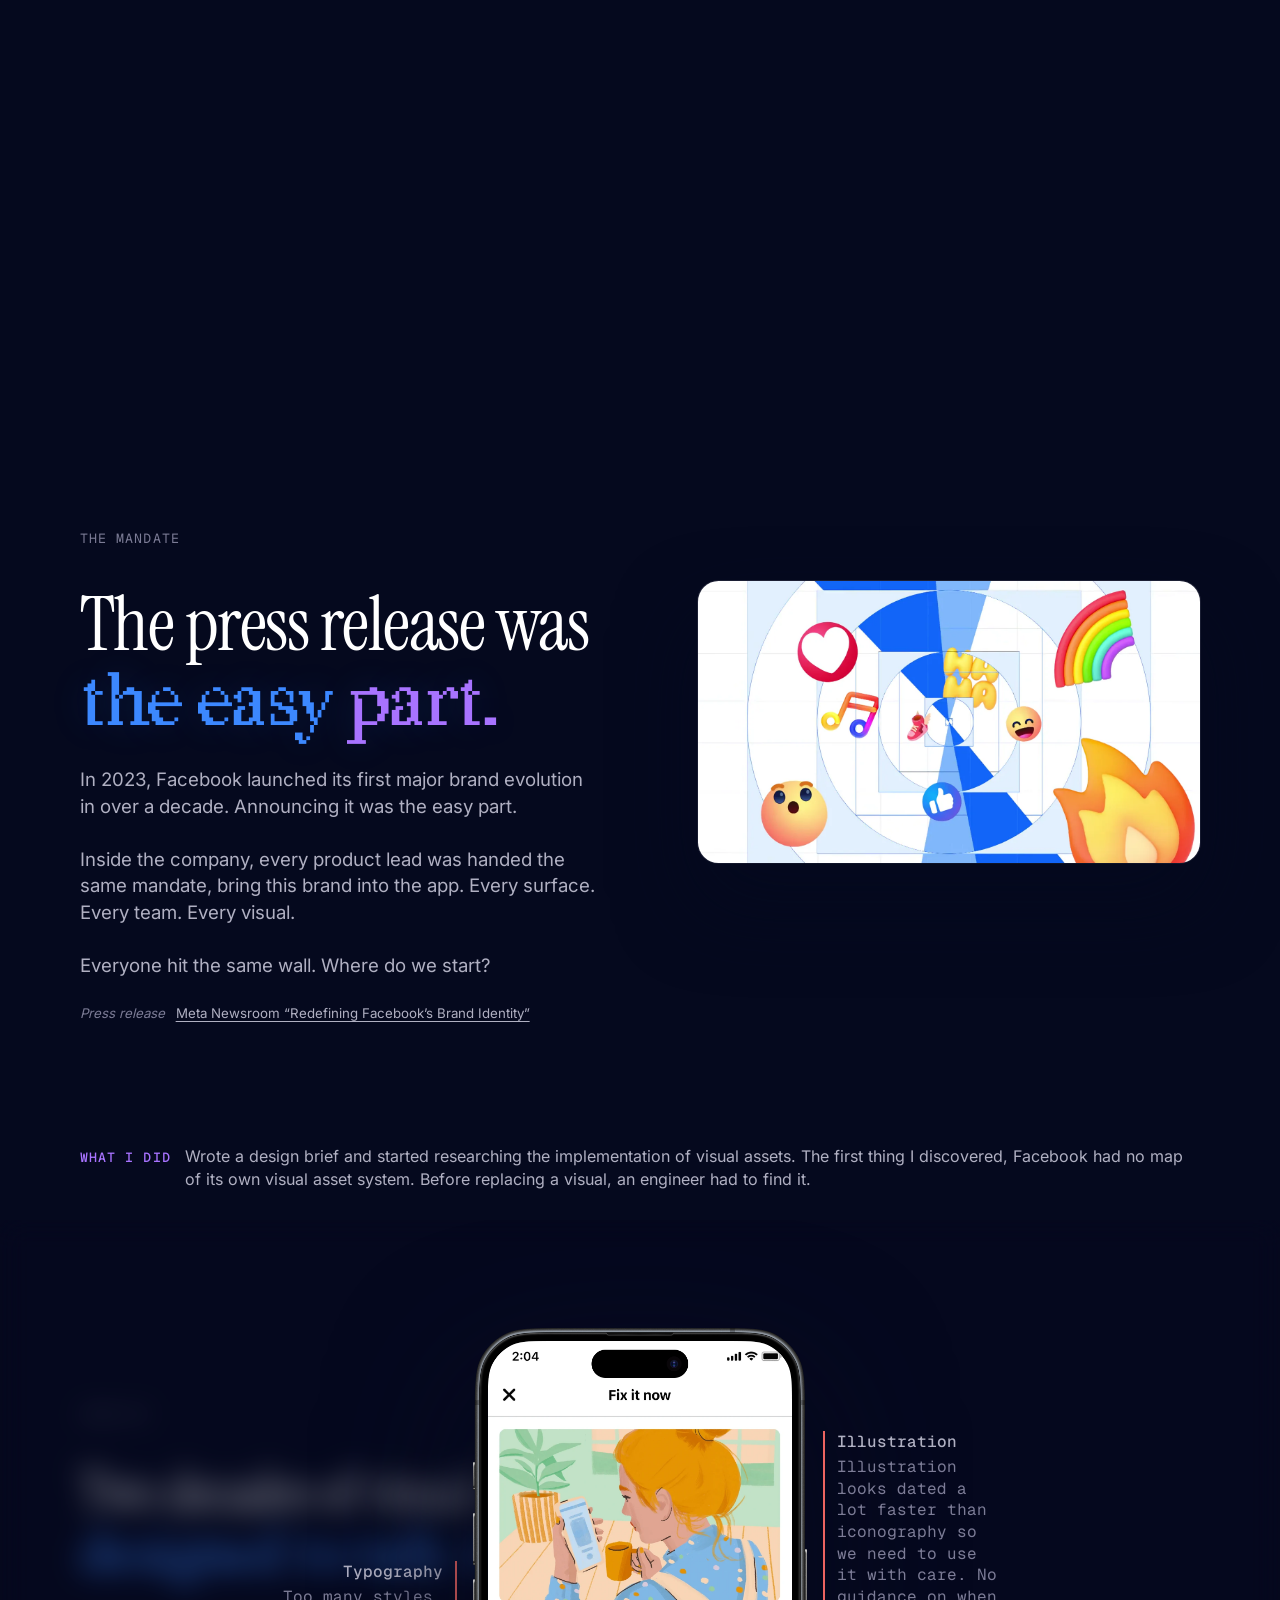
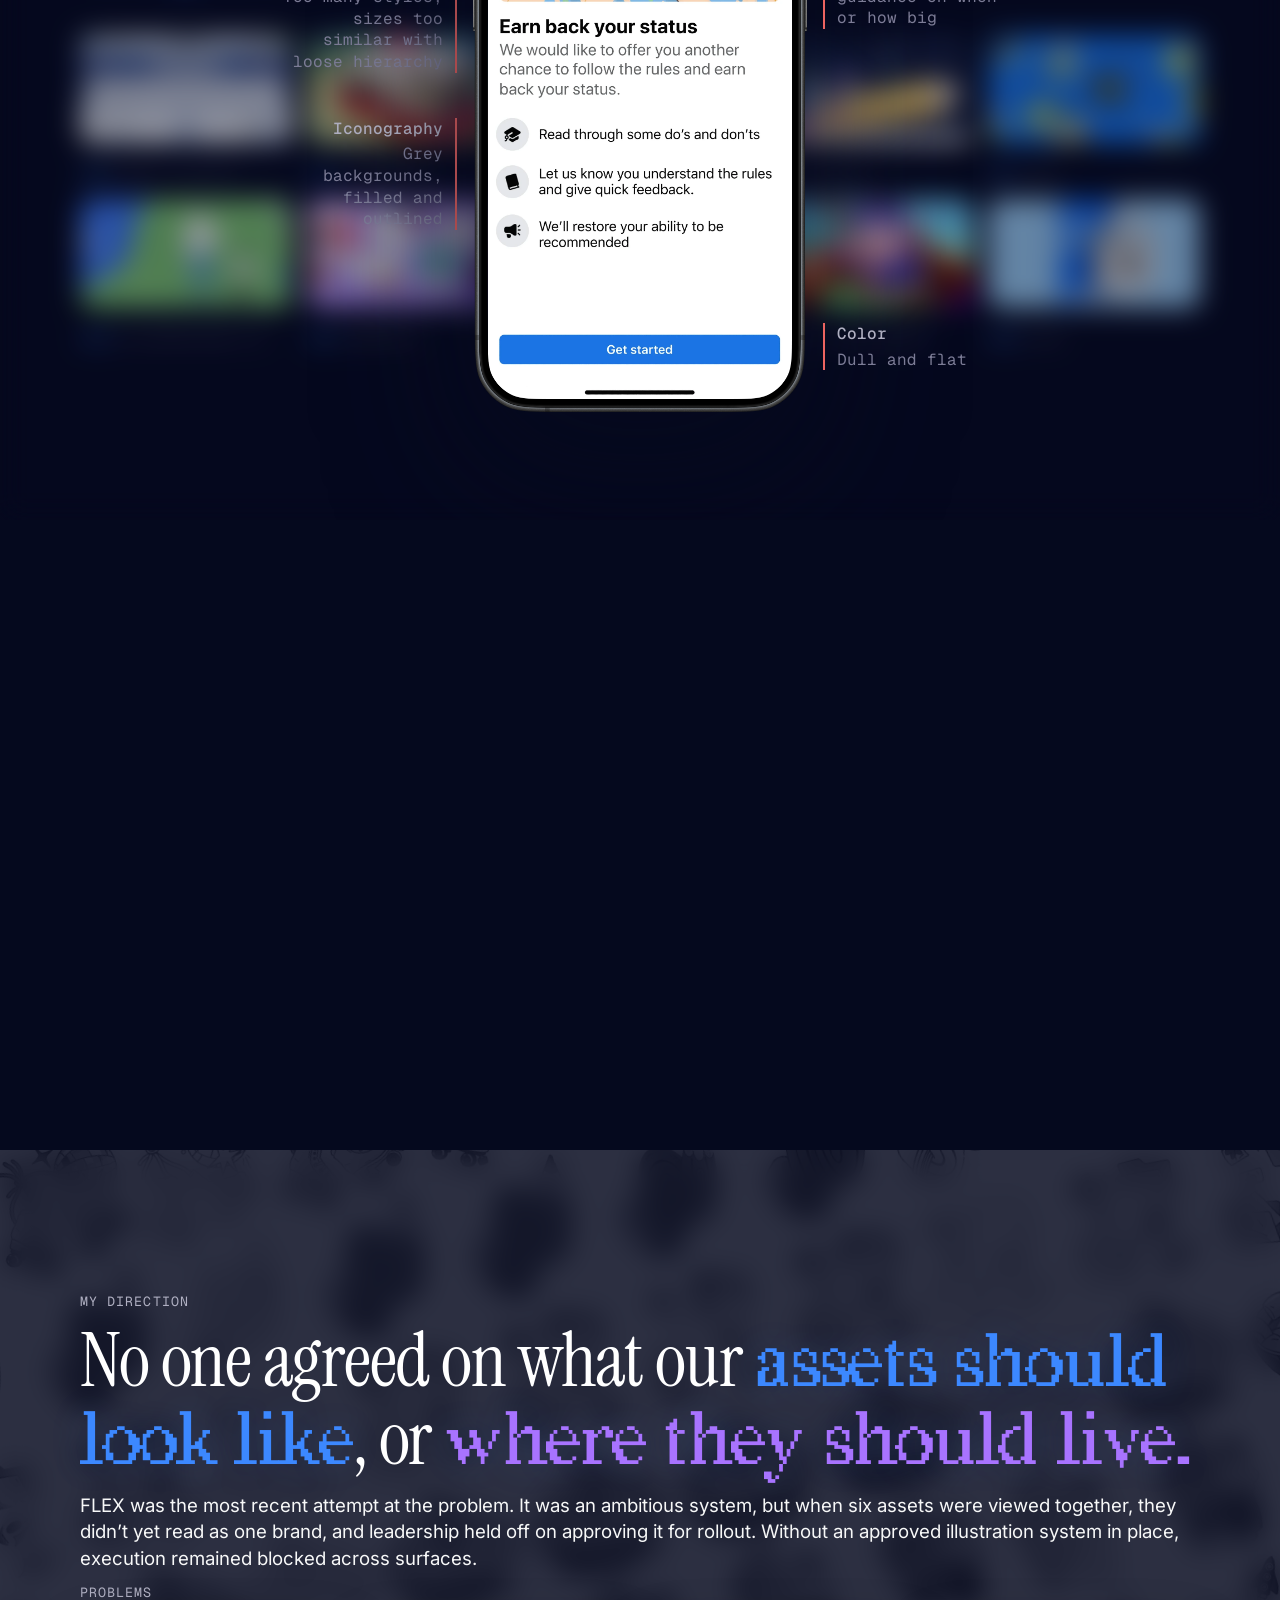
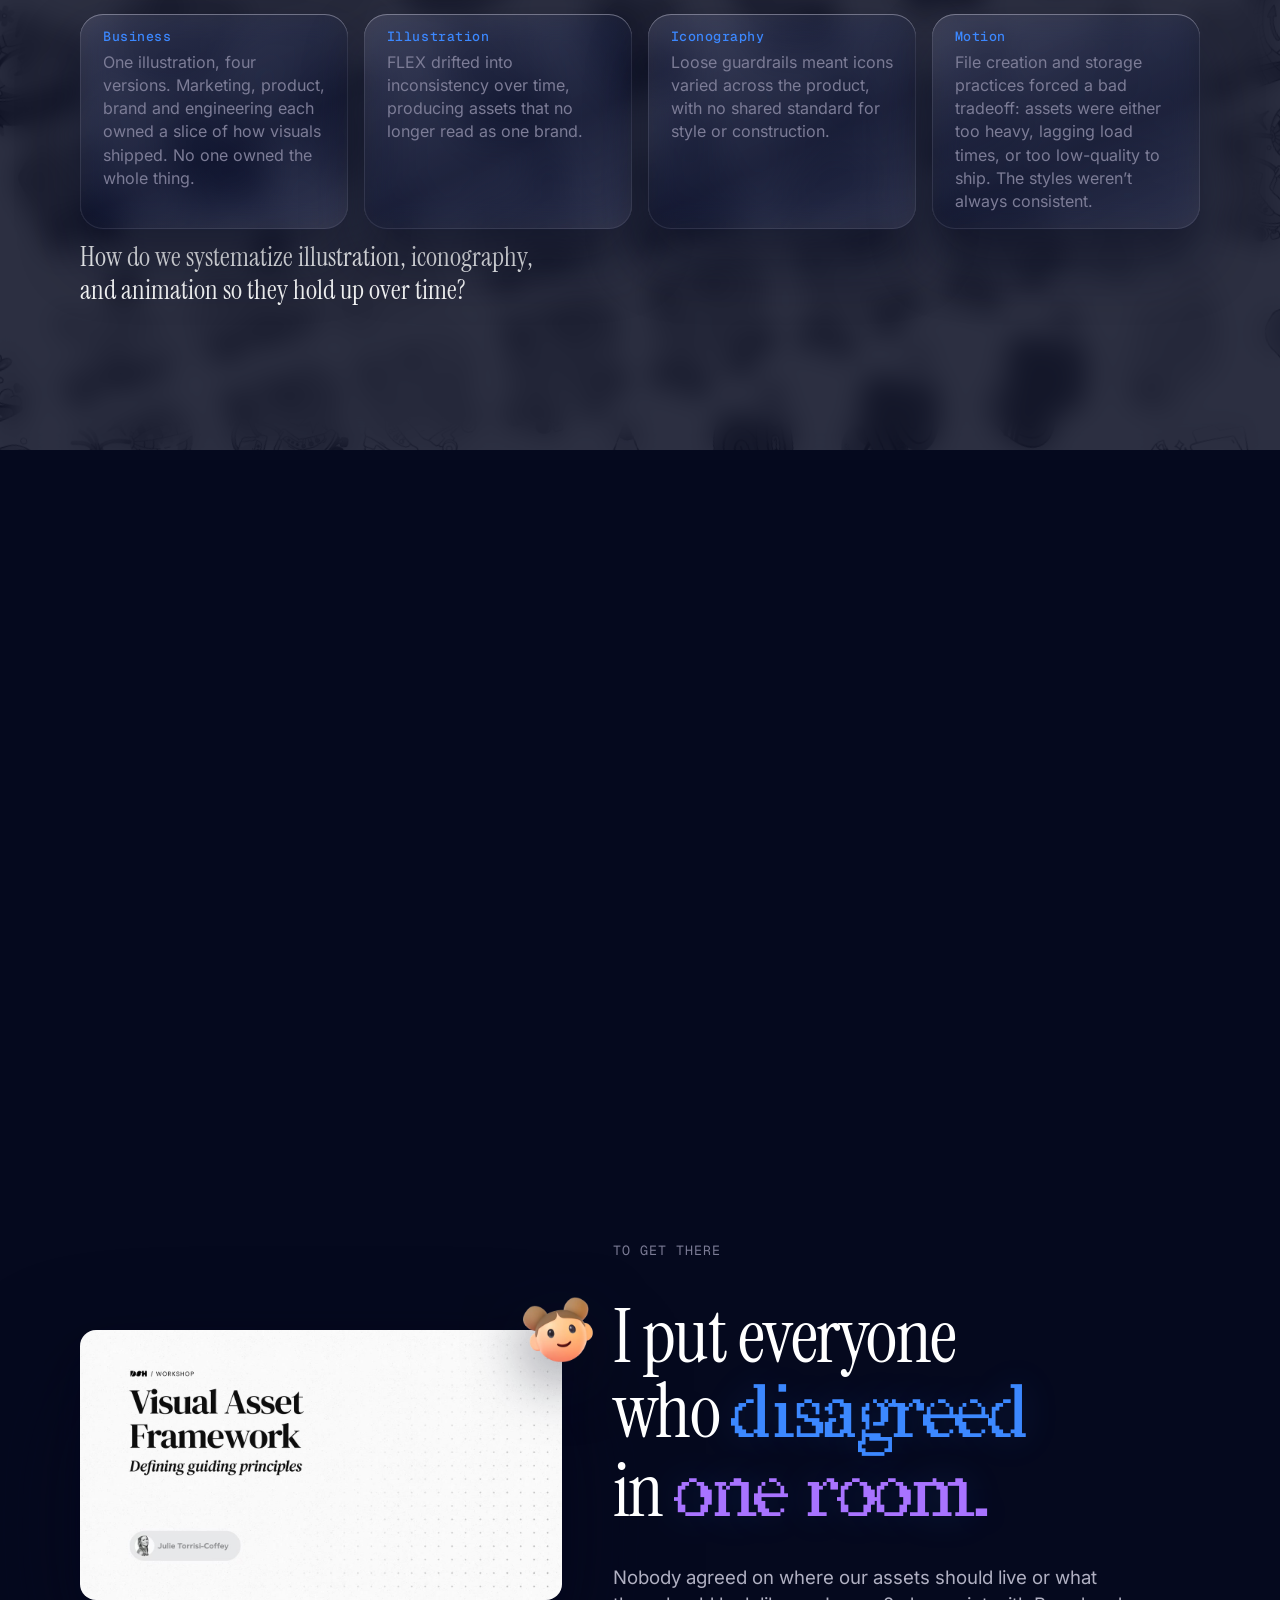
==== commit 71dce988: "No one agreed on what our assets should look like: body copy runs the headline's width (master v1793" ====
--- a/index.html
+++ b/index.html
@@ -2194,6 +2194,23 @@
 .chip { width: max-content; max-width: 100%; } /* pills hug their label and follow the slide's alignment (Julie, 10/24) */
 .slide .stack[data-hw] > :is(.body, .statement, .subtitle, .steer) { text-wrap: pretty; }
 </style>
+<script id="flex-copy-width-js">
+(() => {
+  // Body copy on the FLEX direction beat runs the headline's longest rendered line (Julie, 11/3).
+  function fit() {
+    document.querySelectorAll('.flex-copy > .stack').forEach(st => {
+      const hd = st.querySelector(':scope > h2'); if (!hd) return;
+      const r = document.createRange(); r.selectNodeContents(hd);
+      const left = hd.getBoundingClientRect().left; let w = 0;
+      for (const b of r.getClientRects()) w = Math.max(w, b.right - left);
+      if (w) st.style.setProperty('--hw', Math.min(st.clientWidth, Math.ceil(w)) + 'px');
+    });
+  }
+  const run = () => requestAnimationFrame(fit);
+  if (document.fonts && document.fonts.ready) document.fonts.ready.then(run); else run();
+  addEventListener('load', run); addEventListener('resize', run);
+})();
+</script>
 <script id="copy-width-js">
 (() => {
   const MIN = 520; // floor so a short headline ("Ambient AI.") doesn't squeeze its copy
@@ -4016,6 +4033,7 @@
 @media (max-width: 1024px) { .flex-copy .stack > .bento.prob { grid-template-columns: repeat(2, minmax(0, 1fr)); } }
 @media (max-width: 760px), (max-height: 500px) { .flex-copy .stack > .bento.prob { grid-template-columns: minmax(0, 1fr); } .flex-copy .stack > .bento.prob > .lg { grid-column: 1 / -1; } }
 .flex-copy .stack > p.body { max-width: 86ch; }
+section[data-pass] .flex-copy > .stack > p.body { max-width: var(--hw, 86ch); text-wrap: pretty; }
 .flex-copy .stack :is(.body, .subtitle, .lg > span:last-child) { color: var(--neutral-50); }
 /* labels under phones: one style everywhere, the "Failed patterns" caption (Julie, 11/3) */
 section :is(.dev-cap, .lcap, .lcap b, .baf-tag, .baf-tag b, .baf-tag > span), section.mi-slide .dev-cap, section .lineup .lcap b { font: 400 var(--meta)/1.3 var(--font-mono); letter-spacing: .08em; text-transform: uppercase; color: var(--dusk); }
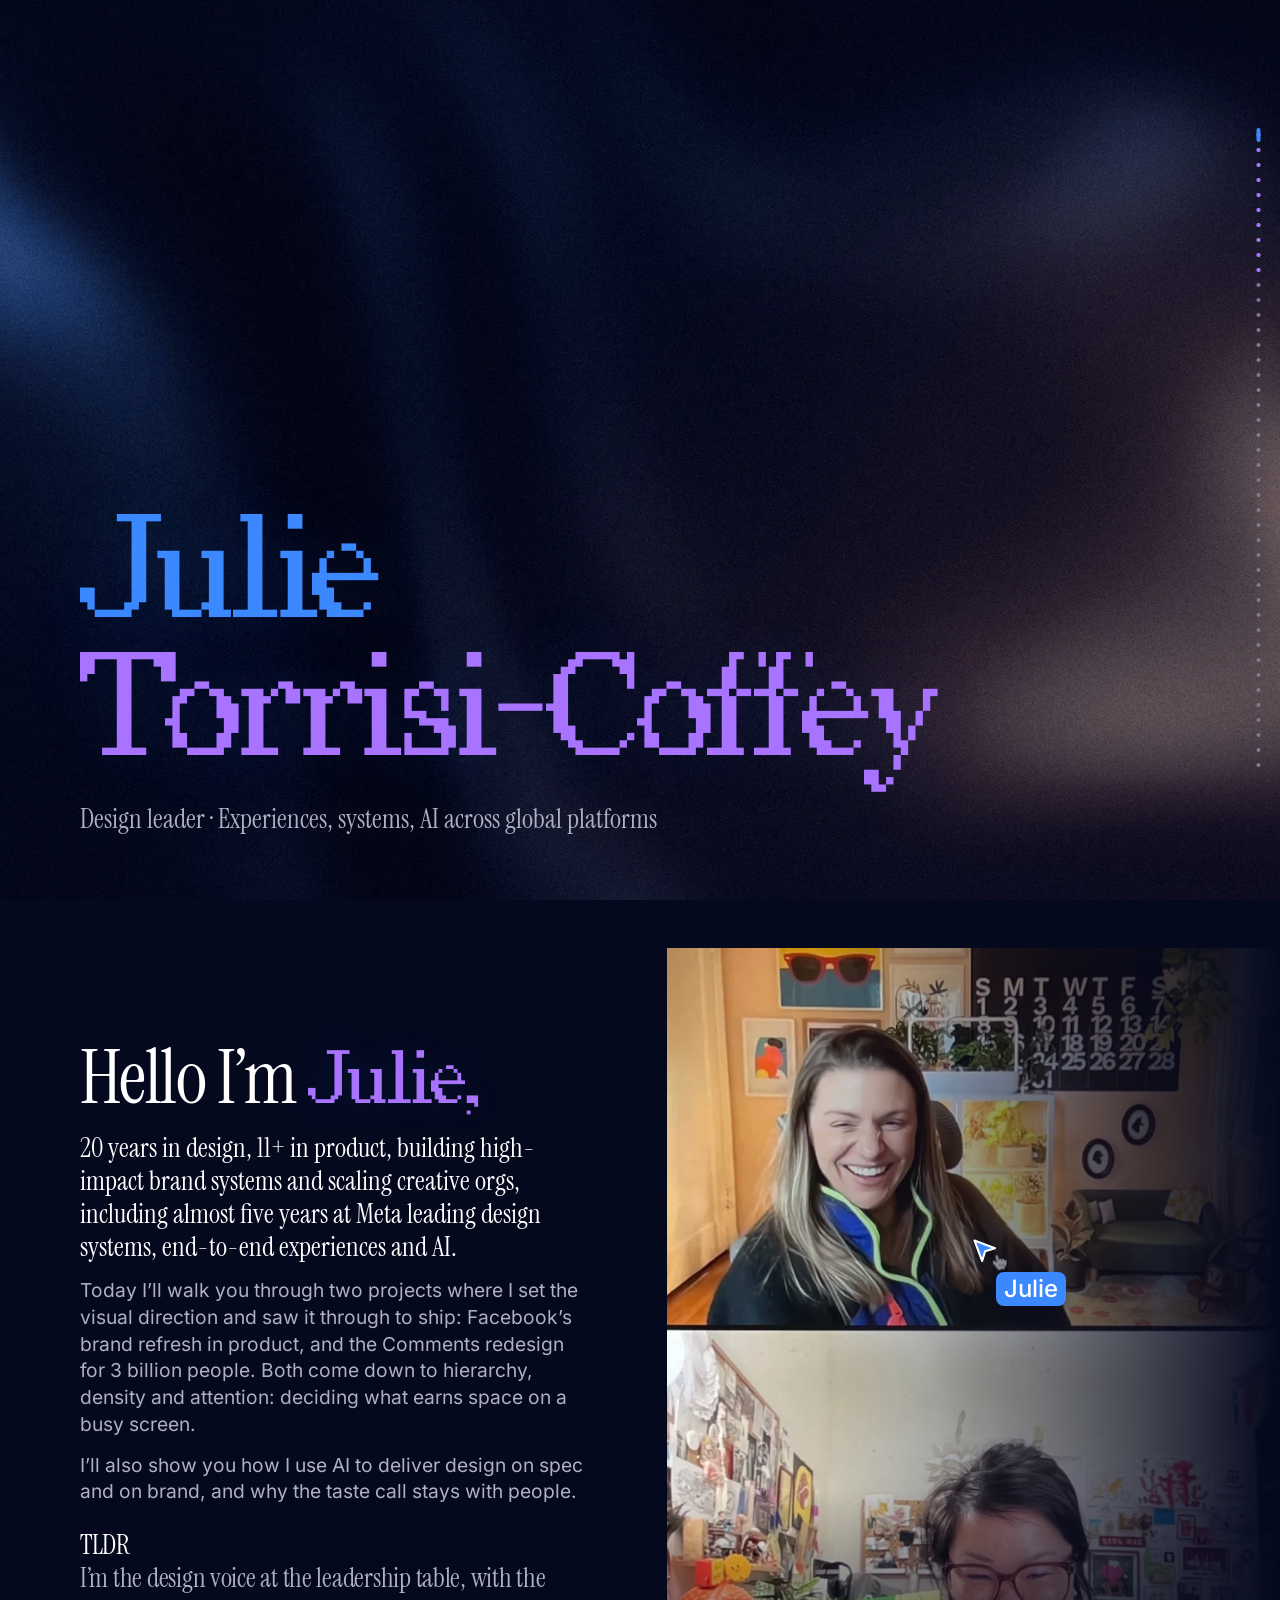
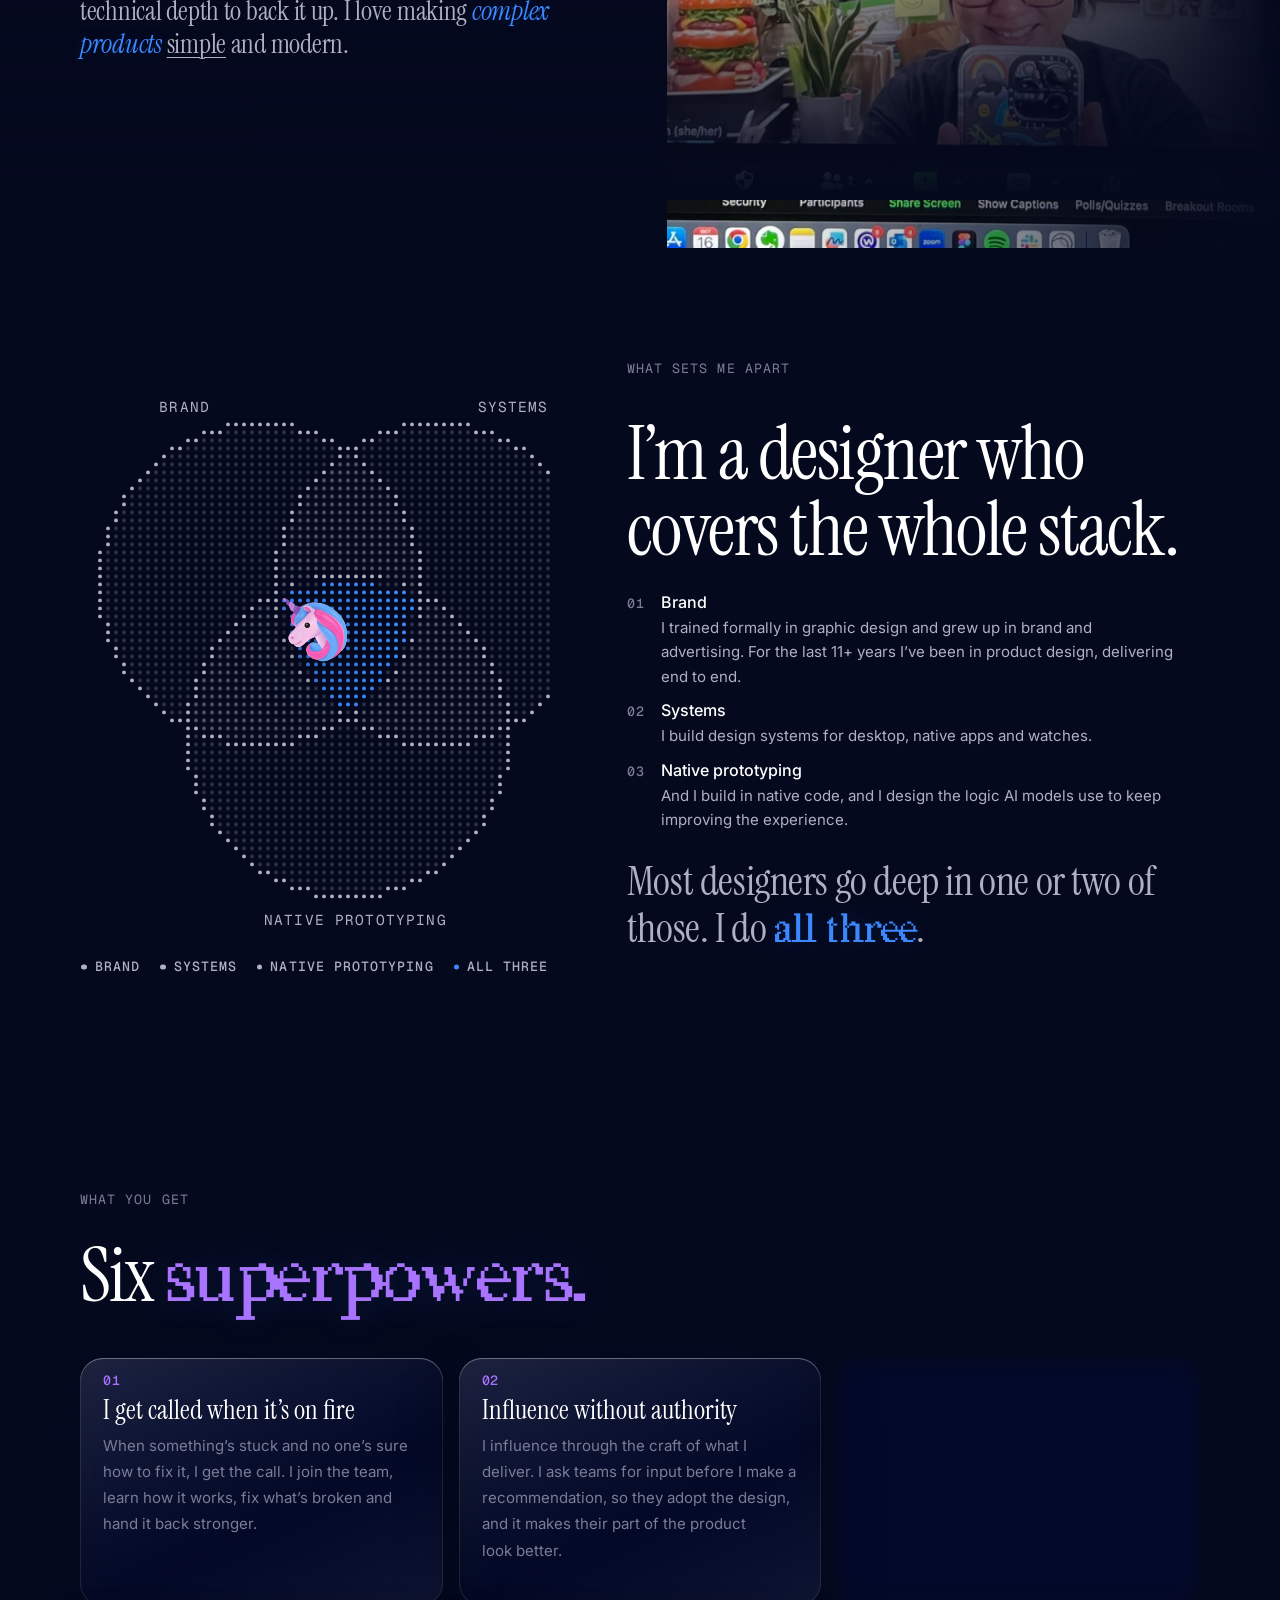
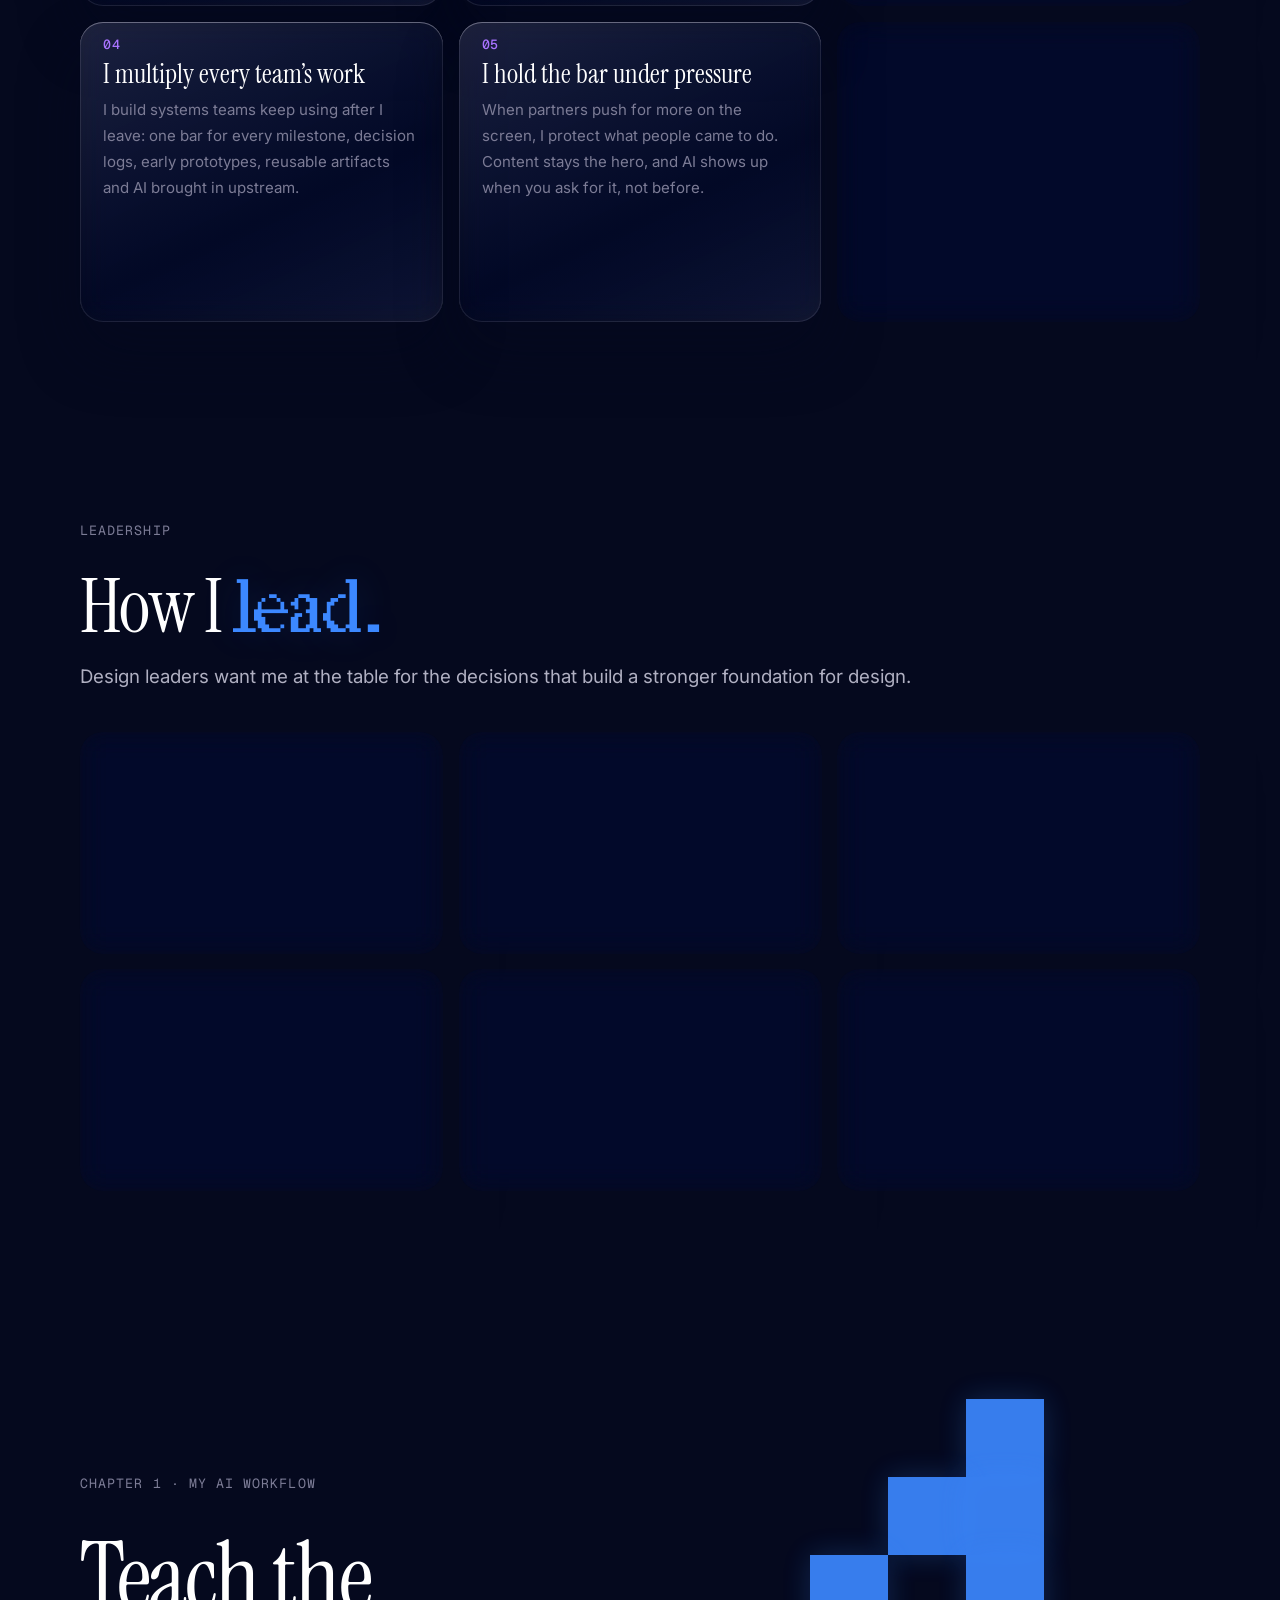
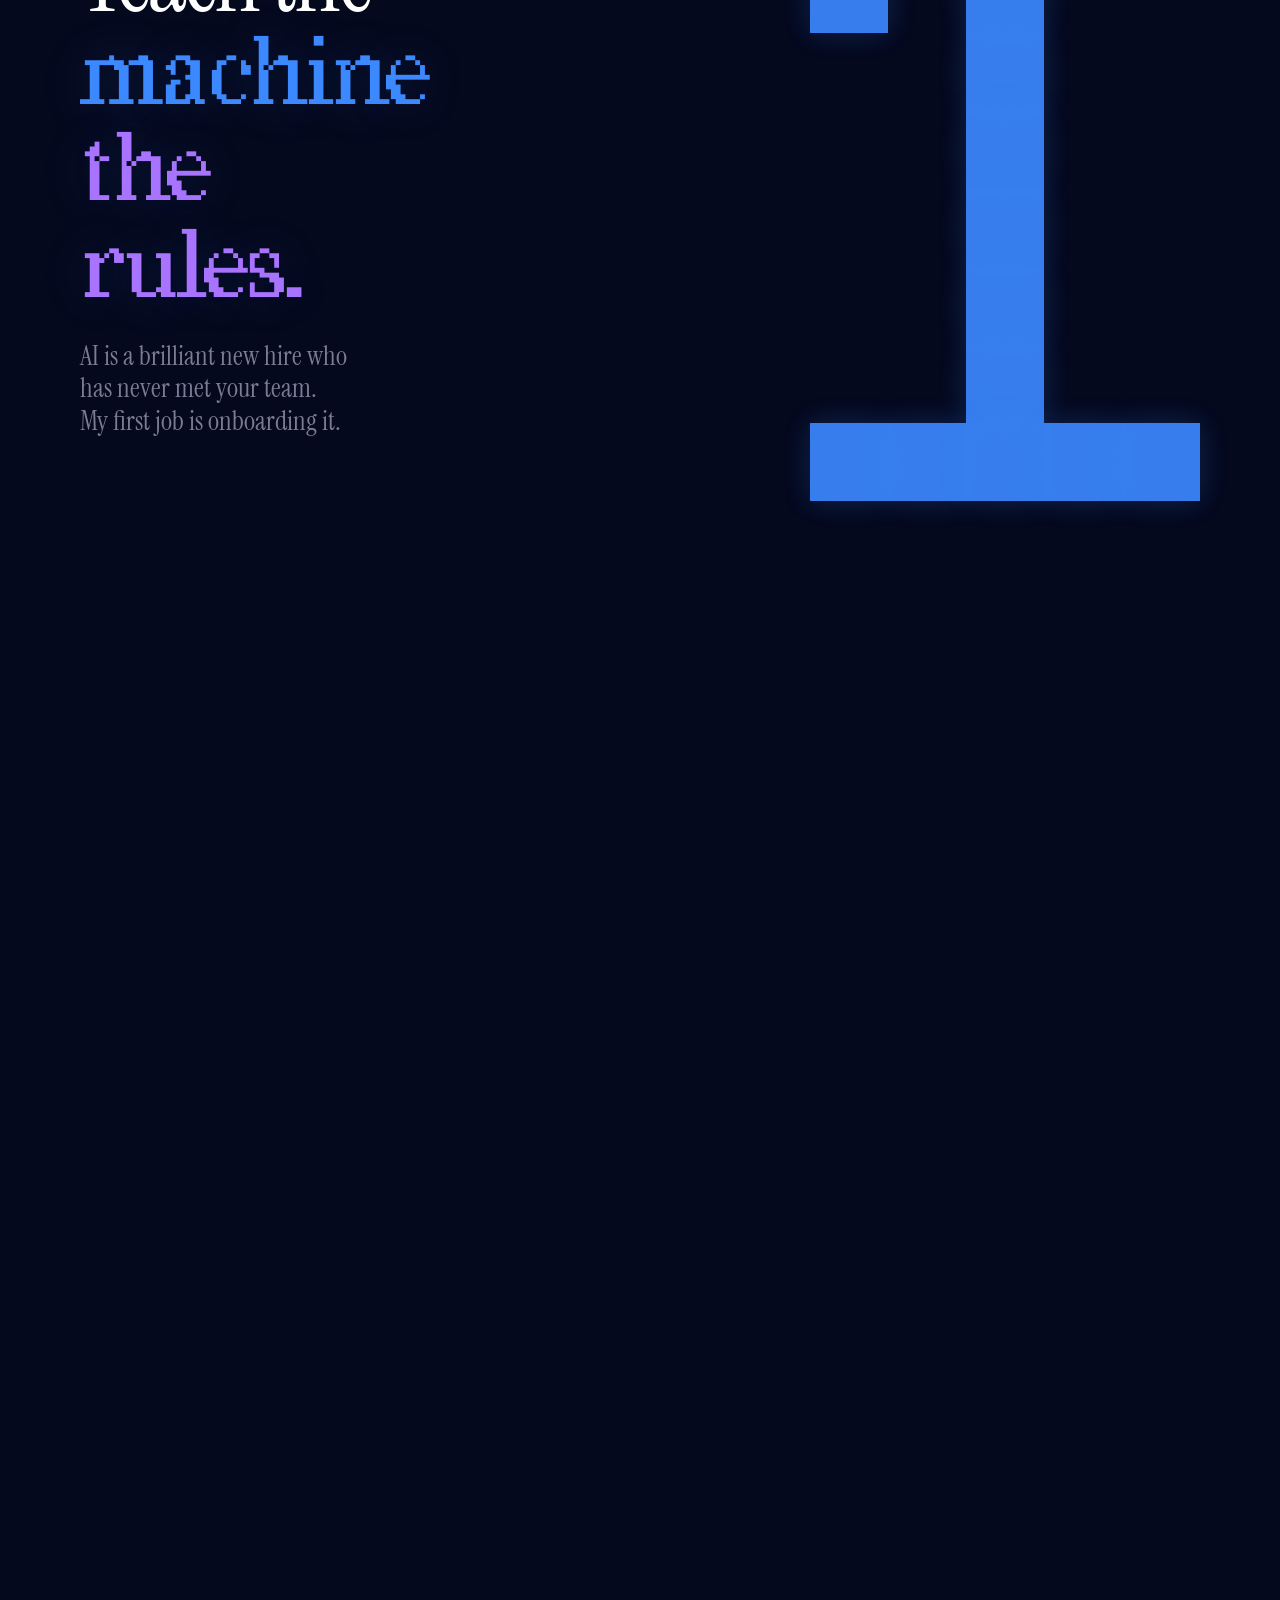
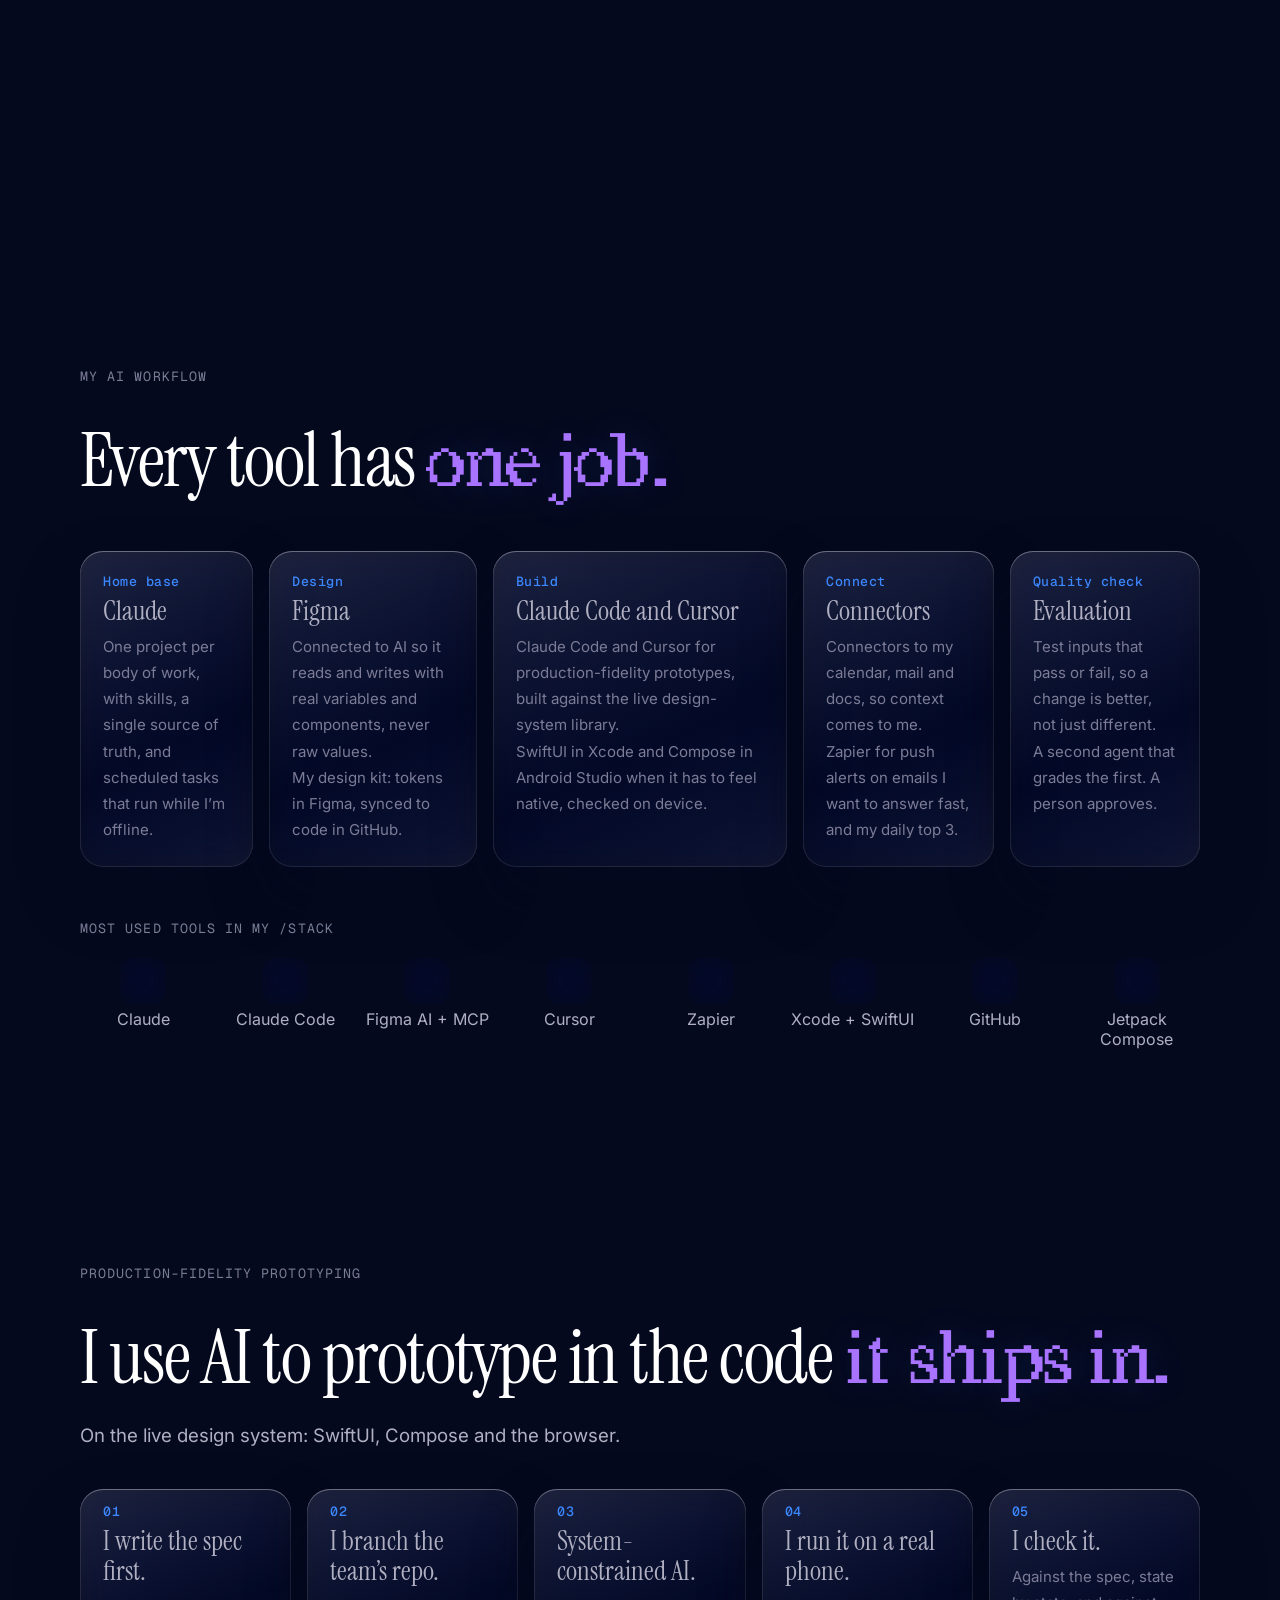
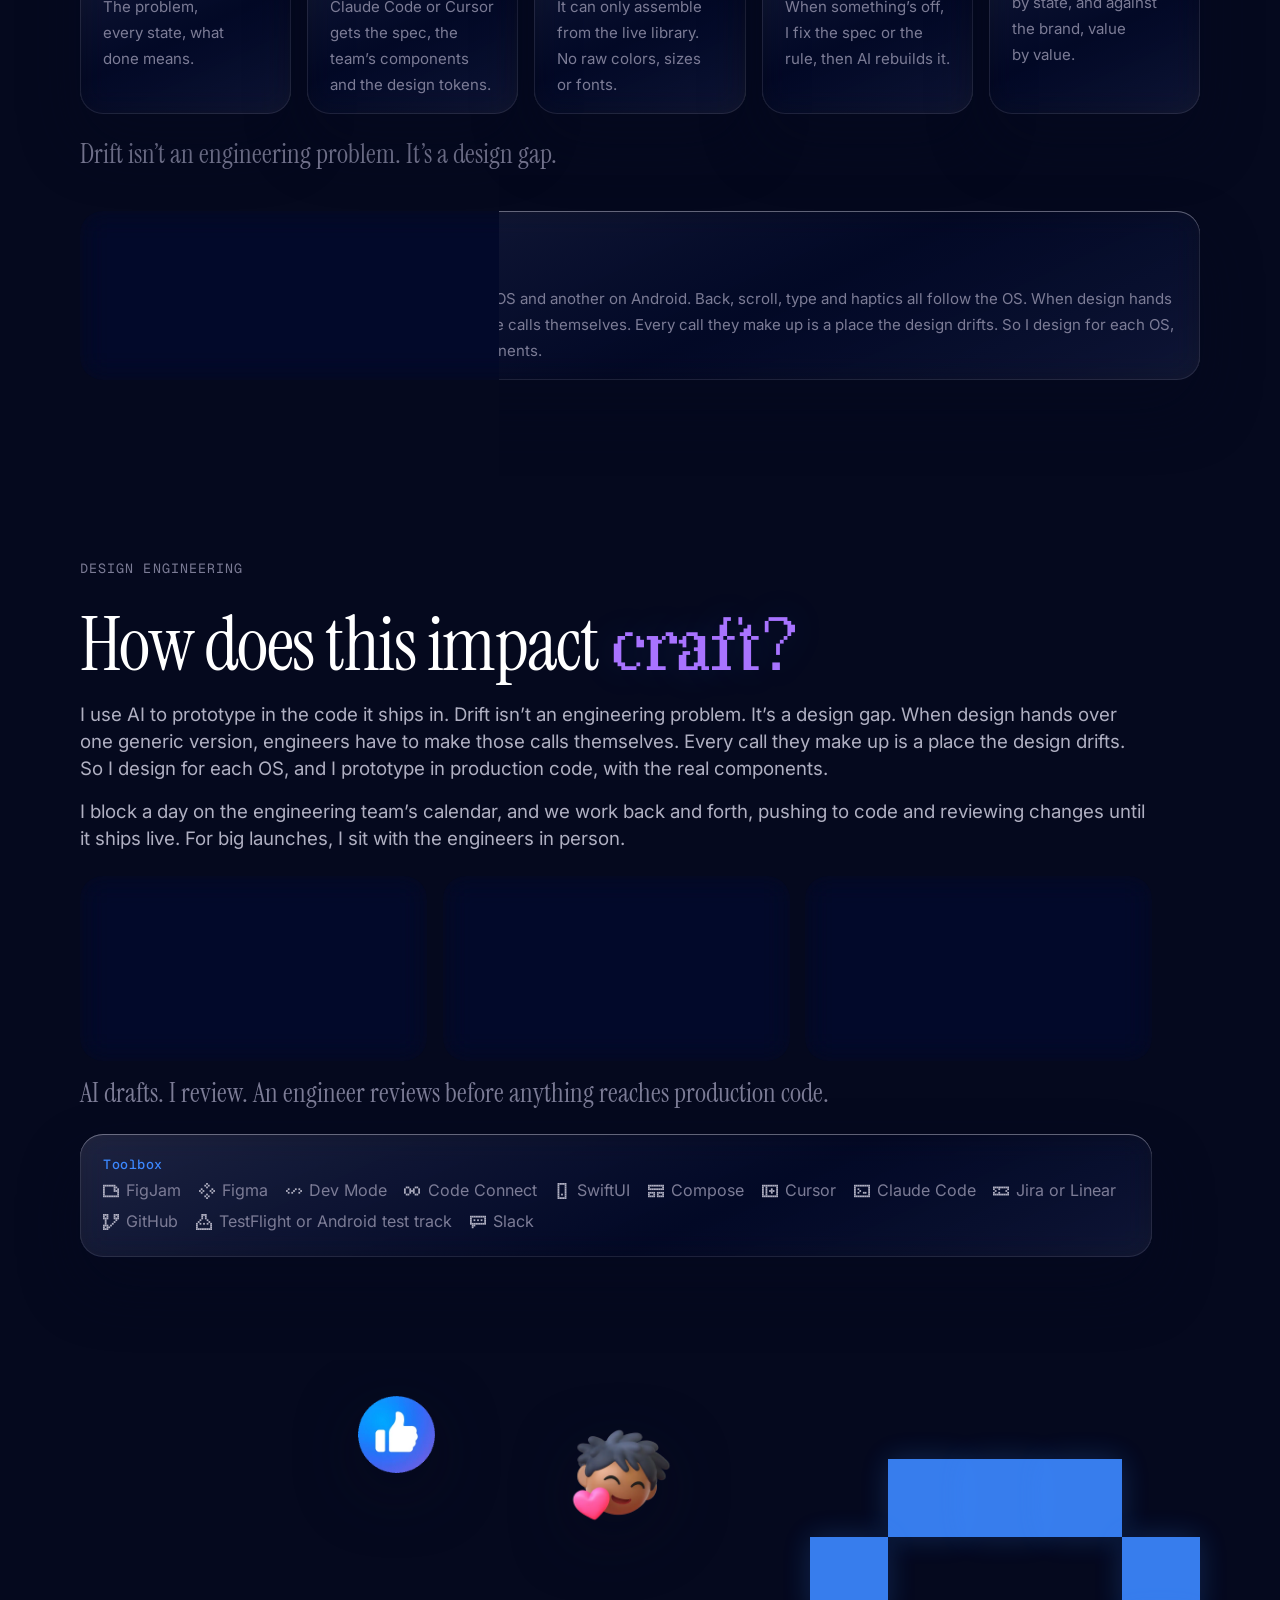
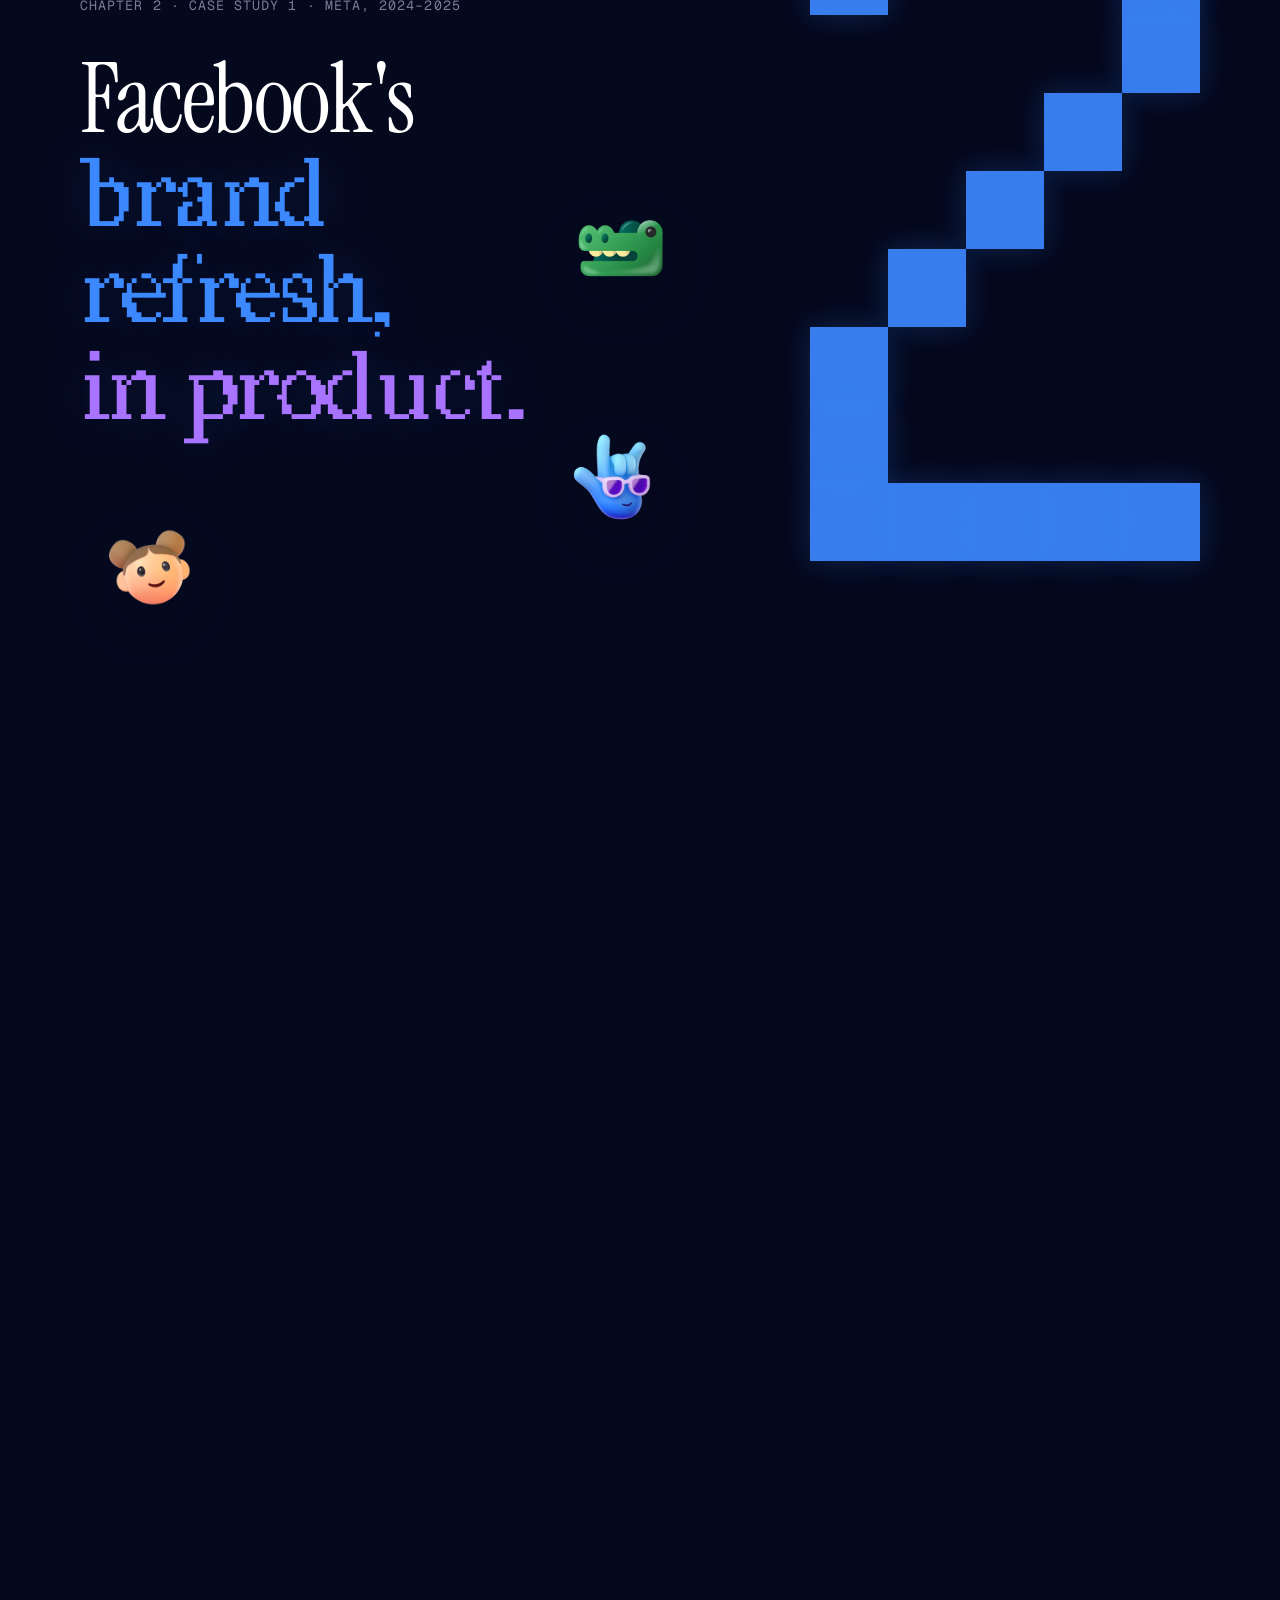
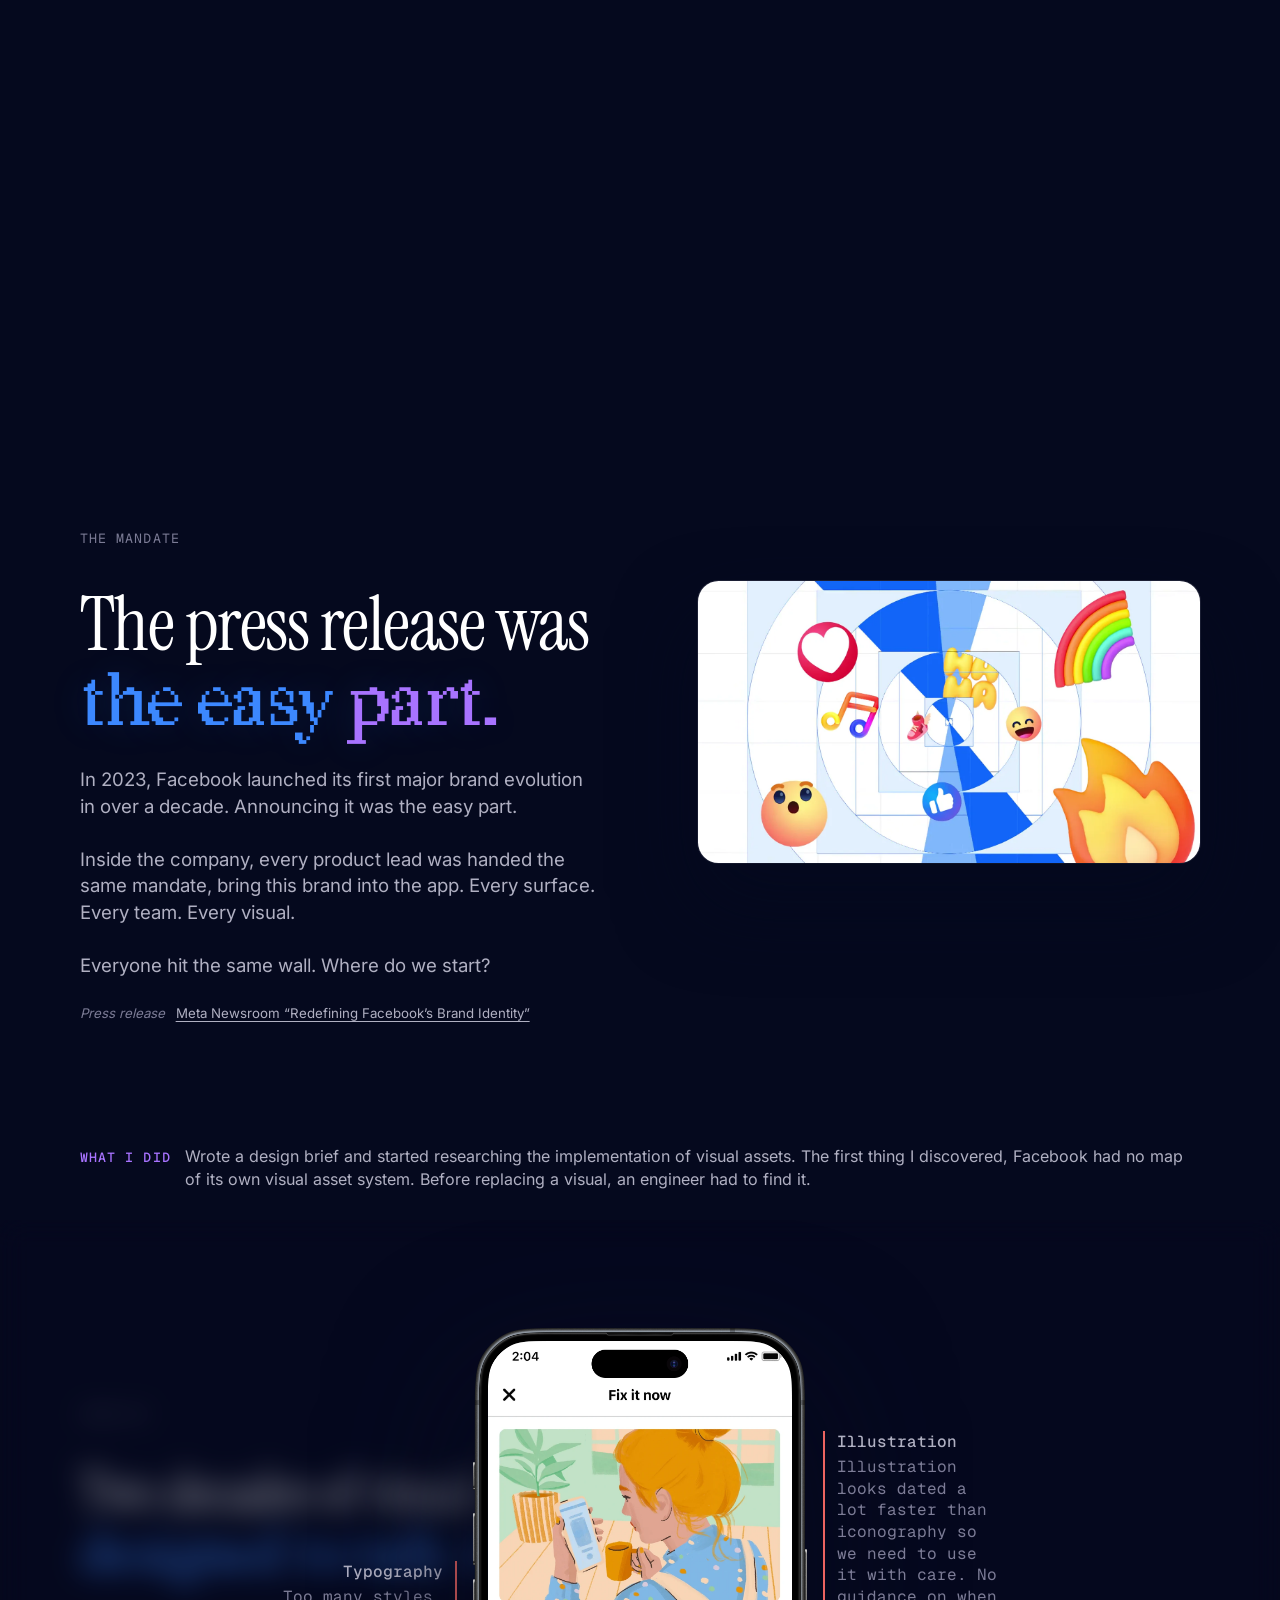
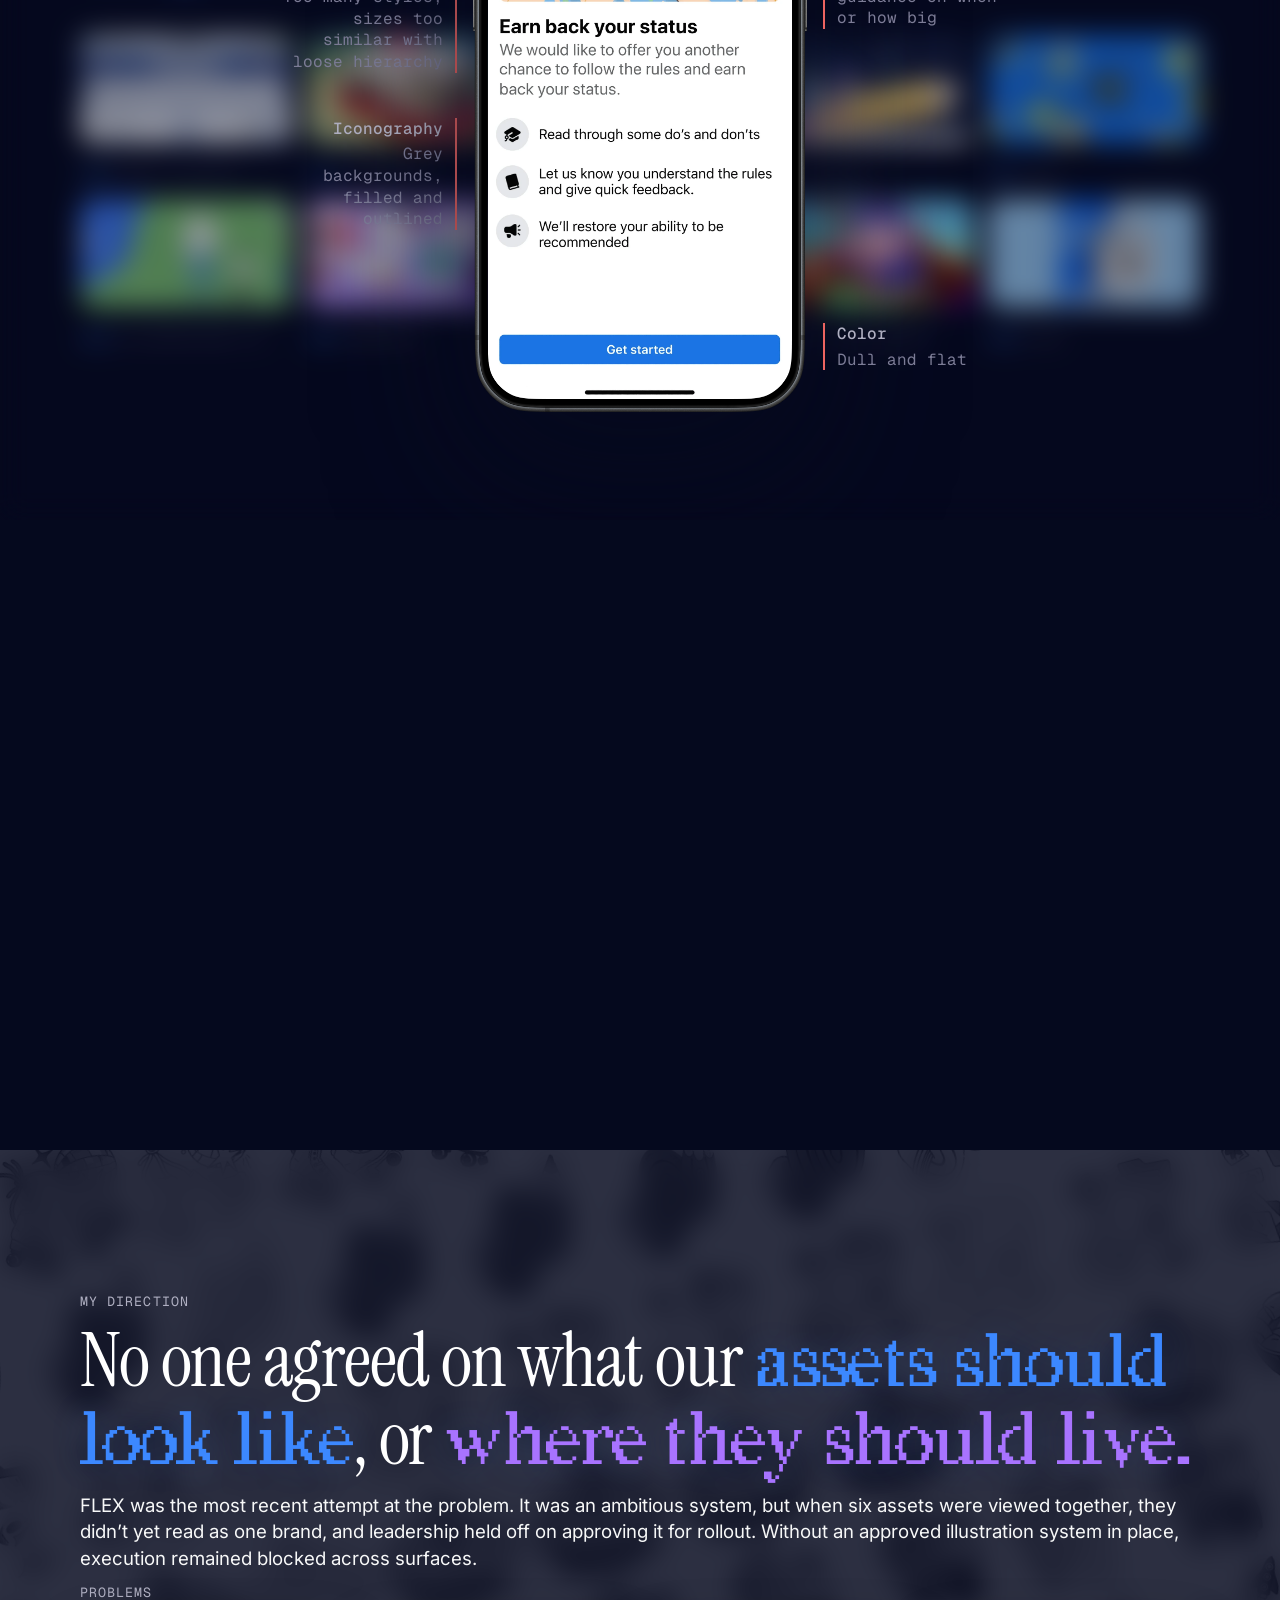
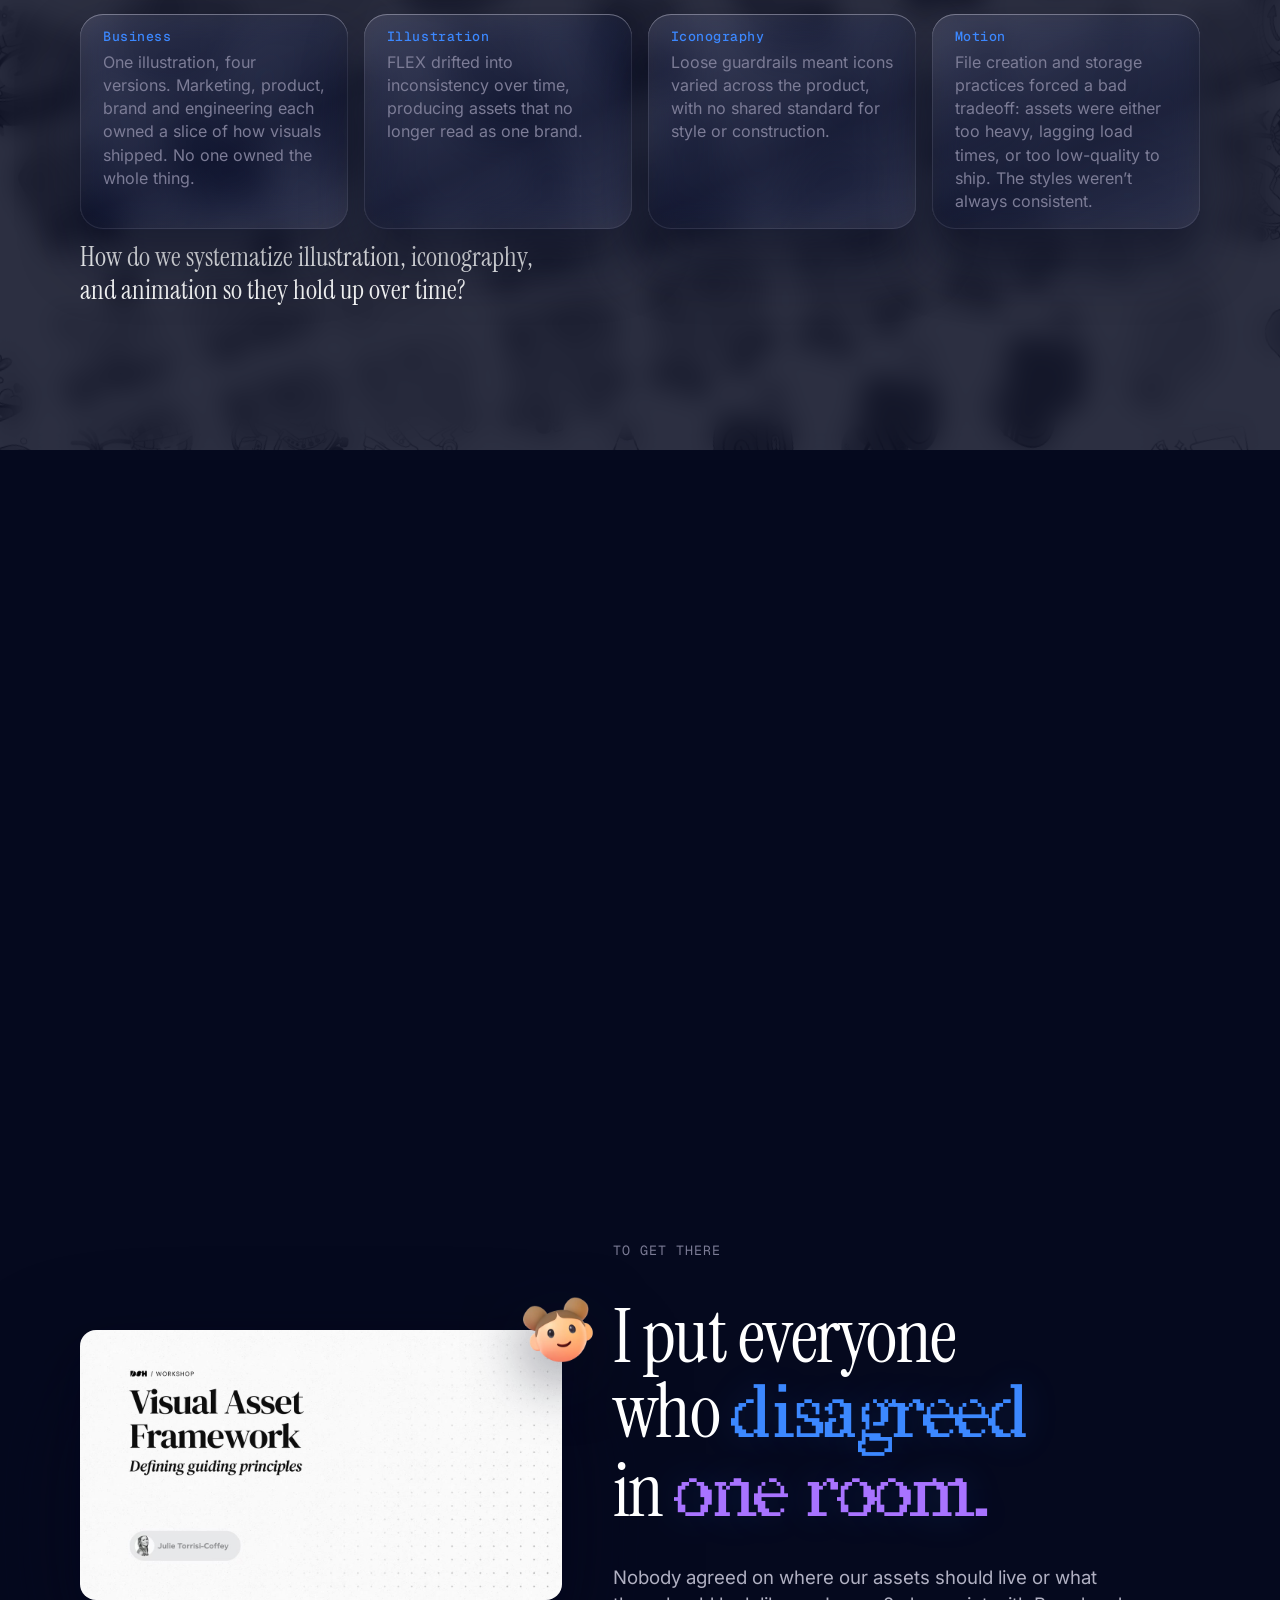
==== commit 49c79ae4: "First, ask if the moment needs a visual: drop "out of scope" and the "I measured" line; Anyone can s" ====
--- a/index.html
+++ b/index.html
@@ -1057,10 +1057,9 @@
 <p class="meta reveal">The pilot</p>
 <h2 class="d-l reveal">First, ask if the moment <span class="b">needs a visual</span> <span class="l">at all.</span></h2>
 <p class="body reveal r2">Empty states were the first full test of the rules. The audit had found 160 different illustrations, from different teams and years, all saying "there’s nothing here yet."</p>
-<p class="body reveal r2">I measured the result against those exact variants, by surface and team.</p>
 <p class="body reveal r3"><span data-ledger="empty-states">160 variants → 10 solutions, covering 88% of empty-state use cases</span><br>Empty states are 1 of 11 categories, and the pilot for the whole system.</p>
 </div>
-<figure data-plx=".8" class="dv dv-donut rule-donut reveal r2" data-dv-steps="1,1,1,1" role="img" aria-label="Donut of the 160 variants by outcome: 12% unship, the visual isn&#x27;t needed; 34% intake, minimal traffic and out of scope; 54% replace with a new asset." data-ledger="empty-states visual-unship visual-intake visual-replace" data-pct-0="12" data-pct-1="34" data-pct-2="54" data-mesh="8"><svg viewBox="0 0 320 320" style="--dv-cols:40;--dv-rows:40" aria-hidden="true" focusable="false"><defs><pattern id="dvf-out160" width="8" height="8" patternUnits="userSpaceOnUse"><circle class="dv-g" cx="4.0" cy="4.0" r="1.9"/></pattern></defs><rect width="320" height="320" fill="url(#dvf-out160)"/><g class="dv-b" data-b="0" style="--g:0"><text class="dv-hero" x="164.0" y="181.4" text-anchor="middle" font-size="58">160</text><text class="dv-k dv-t-dusk" x="164.0" y="212.0" text-anchor="middle" font-size="13.2">VARIANTS</text></g><g class="dv-b" data-b="1" style="--g:1"><circle class="dv-t-blue" cx="164" cy="20" r="1.9" data-grp="Unship · visual not needed"/><circle class="dv-t-blue" cx="172" cy="20" r="1.9" data-grp="Unship · visual not needed"/><circle class="dv-t-blue" cx="180" cy="20" r="1.9" data-grp="Unship · visual not needed"/><circle class="dv-t-blue" cx="188" cy="20" r="1.9" data-grp="Unship · visual not needed"/><circle class="dv-t-blue" cx="196" cy="20" r="1.9" data-grp="Unship · visual not needed"/><circle class="dv-t-blue" cx="204" cy="20" r="1.9" data-grp="Unship · visual not needed"/><circle class="dv-t-blue" cx="164" cy="28" r="1.9" data-grp="Unship · visual not needed"/><circle class="dv-t-blue" cx="172" cy="28" r="1.9" data-grp="Unship · visual not needed"/><circle class="dv-t-blue" cx="180" cy="28" r="1.9" data-grp="Unship · visual not needed"/><circle class="dv-t-blue" cx="188" cy="28" r="1.9" data-grp="Unship · visual not needed"/><circle class="dv-t-blue" cx="196" cy="28" r="1.9" data-grp="Unship · visual not needed"/><circle class="dv-t-blue" cx="204" cy="28" r="1.9" data-grp="Unship · visual not needed"/><circle class="dv-t-blue" cx="212" cy="28" r="1.9" data-grp="Unship · visual not needed"/><circle class="dv-t-blue" cx="220" cy="28" r="1.9" data-grp="Unship · visual not needed"/><circle class="dv-t-blue" cx="164" cy="36" r="1.9" data-grp="Unship · visual not needed"/><circle class="dv-t-blue" cx="172" cy="36" r="1.9" data-grp="Unship · visual not needed"/><circle class="dv-t-blue" cx="180" cy="36" r="1.9" data-grp="Unship · visual not needed"/><circle class="dv-t-blue" cx="188" cy="36" r="1.9" data-grp="Unship · visual not needed"/><circle class="dv-t-blue" cx="196" cy="36" r="1.9" data-grp="Unship · visual not needed"/><circle class="dv-t-blue" cx="204" cy="36" r="1.9" data-grp="Unship · visual not needed"/><circle class="dv-t-blue" cx="212" cy="36" r="1.9" data-grp="Unship · visual not needed"/><circle class="dv-t-blue" cx="220" cy="36" r="1.9" data-grp="Unship · visual not needed"/><circle class="dv-t-blue" cx="228" cy="36" r="1.9" data-grp="Unship · visual not needed"/><circle class="dv-t-blue" cx="236" cy="36" r="1.9" data-grp="Unship · visual not needed"/><circle class="dv-t-blue" cx="164" cy="44" r="1.9" data-grp="Unship · visual not needed"/><circle class="dv-t-blue" cx="172" cy="44" r="1.9" data-grp="Unship · visual not needed"/><circle class="dv-t-blue" cx="180" cy="44" r="1.9" data-grp="Unship · visual not needed"/><circle class="dv-t-blue" cx="188" cy="44" r="1.9" data-grp="Unship · visual not needed"/><circle class="dv-t-blue" cx="196" cy="44" r="1.9" data-grp="Unship · visual not needed"/><circle class="dv-t-blue" cx="204" cy="44" r="1.9" data-grp="Unship · visual not needed"/><circle class="dv-t-blue" cx="212" cy="44" r="1.9" data-grp="Unship · visual not needed"/><circle class="dv-t-blue" cx="220" cy="44" r="1.9" data-grp="Unship · visual not needed"/><circle class="dv-t-blue" cx="228" cy="44" r="1.9" data-grp="Unship · visual not needed"/><circle class="dv-t-blue" cx="236" cy="44" r="1.9" data-grp="Unship · visual not needed"/><circle class="dv-t-blue" cx="244" cy="44" r="1.9" data-grp="Unship · visual not needed"/><circle class="dv-t-blue" cx="252" cy="44" r="1.9" data-grp="Unship · visual not needed"/><circle class="dv-t-blue" cx="164" cy="52" r="1.9" data-grp="Unship · visual not needed"/><circle class="dv-t-blue" cx="172" cy="52" r="1.9" data-grp="Unship · visual not needed"/><circle class="dv-t-blue" cx="180" cy="52" r="1.9" data-grp="Unship · visual not needed"/><circle class="dv-t-blue" cx="188" cy="52" r="1.9" data-grp="Unship · visual not needed"/><circle class="dv-t-blue" cx="196" cy="52" r="1.9" data-grp="Unship · visual not needed"/><circle class="dv-t-blue" cx="204" cy="52" r="1.9" data-grp="Unship · visual not needed"/><circle class="dv-t-blue" cx="212" cy="52" r="1.9" data-grp="Unship · visual not needed"/><circle class="dv-t-blue" cx="220" cy="52" r="1.9" data-grp="Unship · visual not needed"/><circle class="dv-t-blue" cx="228" cy="52" r="1.9" data-grp="Unship · visual not needed"/><circle class="dv-t-blue" cx="236" cy="52" r="1.9" data-grp="Unship · visual not needed"/><circle class="dv-t-blue" cx="244" cy="52" r="1.9" data-grp="Unship · visual not needed"/><circle class="dv-t-blue" cx="252" cy="52" r="1.9" data-grp="Unship · visual not needed"/><circle class="dv-t-blue" cx="260" cy="52" r="1.9" data-grp="Unship · visual not needed"/><circle class="dv-t-blue" cx="164" cy="60" r="1.9" data-grp="Unship · visual not needed"/><circle class="dv-t-blue" cx="172" cy="60" r="1.9" data-grp="Unship · visual not needed"/><circle class="dv-t-blue" cx="180" cy="60" r="1.9" data-grp="Unship · visual not needed"/><circle class="dv-t-blue" cx="188" cy="60" r="1.9" data-grp="Unship · visual not needed"/><circle class="dv-t-blue" cx="196" cy="60" r="1.9" data-grp="Unship · visual not needed"/><circle class="dv-t-blue" cx="204" cy="60" r="1.9" data-grp="Unship · visual not needed"/><circle class="dv-t-blue" cx="212" cy="60" r="1.9" data-grp="Unship · visual not needed"/><circle class="dv-t-blue" cx="220" cy="60" r="1.9" data-grp="Unship · visual not needed"/><circle class="dv-t-blue" cx="228" cy="60" r="1.9" data-grp="Unship · visual not needed"/><circle class="dv-t-blue" cx="236" cy="60" r="1.9" data-grp="Unship · visual not needed"/><circle class="dv-t-blue" cx="244" cy="60" r="1.9" data-grp="Unship · visual not needed"/><circle class="dv-t-blue" cx="252" cy="60" r="1.9" data-grp="Unship · visual not needed"/><circle class="dv-t-blue" cx="164" cy="68" r="1.9" data-grp="Unship · visual not needed"/><circle class="dv-t-blue" cx="172" cy="68" r="1.9" data-grp="Unship · visual not needed"/><circle class="dv-t-blue" cx="180" cy="68" r="1.9" data-grp="Unship · visual not needed"/><circle class="dv-t-blue" cx="188" cy="68" r="1.9" data-grp="Unship · visual not needed"/><circle class="dv-t-blue" cx="196" cy="68" r="1.9" data-grp="Unship · visual not needed"/><circle class="dv-t-blue" cx="204" cy="68" r="1.9" data-grp="Unship · visual not needed"/><circle class="dv-t-blue" cx="212" cy="68" r="1.9" data-grp="Unship · visual not needed"/><circle class="dv-t-blue" cx="220" cy="68" r="1.9" data-grp="Unship · visual not needed"/><circle class="dv-t-blue" cx="228" cy="68" r="1.9" data-grp="Unship · visual not needed"/><circle class="dv-t-blue" cx="236" cy="68" r="1.9" data-grp="Unship · visual not needed"/><circle class="dv-t-blue" cx="244" cy="68" r="1.9" data-grp="Unship · visual not needed"/><circle class="dv-t-blue" cx="172" cy="76" r="1.9" data-grp="Unship · visual not needed"/><circle class="dv-t-blue" cx="180" cy="76" r="1.9" data-grp="Unship · visual not needed"/><circle class="dv-t-blue" cx="188" cy="76" r="1.9" data-grp="Unship · visual not needed"/><circle class="dv-t-blue" cx="196" cy="76" r="1.9" data-grp="Unship · visual not needed"/><circle class="dv-t-blue" cx="204" cy="76" r="1.9" data-grp="Unship · visual not needed"/><circle class="dv-t-blue" cx="212" cy="76" r="1.9" data-grp="Unship · visual not needed"/><circle class="dv-t-blue" cx="220" cy="76" r="1.9" data-grp="Unship · visual not needed"/><circle class="dv-t-blue" cx="228" cy="76" r="1.9" data-grp="Unship · visual not needed"/><circle class="dv-t-blue" cx="236" cy="76" r="1.9" data-grp="Unship · visual not needed"/><circle class="dv-t-blue" cx="204" cy="84" r="1.9" data-grp="Unship · visual not needed"/><circle class="dv-t-blue" cx="212" cy="84" r="1.9" data-grp="Unship · visual not needed"/><circle class="dv-t-blue" cx="220" cy="84" r="1.9" data-grp="Unship · visual not needed"/><circle class="dv-t-blue" cx="228" cy="84" r="1.9" data-grp="Unship · visual not needed"/><circle class="dv-t-blue" cx="220" cy="92" r="1.9" data-grp="Unship · visual not needed"/><circle class="dv-t-blue" cx="228" cy="92" r="1.9" data-grp="Unship · visual not needed"/></g><g class="dv-b" data-b="2" style="--g:2"><circle class="dv-t-dusk" cx="260" cy="60" r="1.9" data-grp="Intake · minimal traffic, out of scope"/><circle class="dv-t-dusk" cx="268" cy="60" r="1.9" data-grp="Intake · minimal traffic, out of scope"/><circle class="dv-t-dusk" cx="252" cy="68" r="1.9" data-grp="Intake · minimal traffic, out of scope"/><circle class="dv-t-dusk" cx="260" cy="68" r="1.9" data-grp="Intake · minimal traffic, out of scope"/><circle class="dv-t-dusk" cx="268" cy="68" r="1.9" data-grp="Intake · minimal traffic, out of scope"/><circle class="dv-t-dusk" cx="276" cy="68" r="1.9" data-grp="Intake · minimal traffic, out of scope"/><circle class="dv-t-dusk" cx="244" cy="76" r="1.9" data-grp="Intake · minimal traffic, out of scope"/><circle class="dv-t-dusk" cx="252" cy="76" r="1.9" data-grp="Intake · minimal traffic, out of scope"/><circle class="dv-t-dusk" cx="260" cy="76" r="1.9" data-grp="Intake · minimal traffic, out of scope"/><circle class="dv-t-dusk" cx="268" cy="76" r="1.9" data-grp="Intake · minimal traffic, out of scope"/><circle class="dv-t-dusk" cx="276" cy="76" r="1.9" data-grp="Intake · minimal traffic, out of scope"/><circle class="dv-t-dusk" cx="284" cy="76" r="1.9" data-grp="Intake · minimal traffic, out of scope"/><circle class="dv-t-dusk" cx="236" cy="84" r="1.9" data-grp="Intake · minimal traffic, out of scope"/><circle class="dv-t-dusk" cx="244" cy="84" r="1.9" data-grp="Intake · minimal traffic, out of scope"/><circle class="dv-t-dusk" cx="252" cy="84" r="1.9" data-grp="Intake · minimal traffic, out of scope"/><circle class="dv-t-dusk" cx="260" cy="84" r="1.9" data-grp="Intake · minimal traffic, out of scope"/><circle class="dv-t-dusk" cx="268" cy="84" r="1.9" data-grp="Intake · minimal traffic, out of scope"/><circle class="dv-t-dusk" cx="276" cy="84" r="1.9" data-grp="Intake · minimal traffic, out of scope"/><circle class="dv-t-dusk" cx="284" cy="84" r="1.9" data-grp="Intake · minimal traffic, out of scope"/><circle class="dv-t-dusk" cx="236" cy="92" r="1.9" data-grp="Intake · minimal traffic, out of scope"/><circle class="dv-t-dusk" cx="244" cy="92" r="1.9" data-grp="Intake · minimal traffic, out of scope"/><circle class="dv-t-dusk" cx="252" cy="92" r="1.9" data-grp="Intake · minimal traffic, out of scope"/><circle class="dv-t-dusk" cx="260" cy="92" r="1.9" data-grp="Intake · minimal traffic, out of scope"/><circle class="dv-t-dusk" cx="268" cy="92" r="1.9" data-grp="Intake · minimal traffic, out of scope"/><circle class="dv-t-dusk" cx="276" cy="92" r="1.9" data-grp="Intake · minimal traffic, out of scope"/><circle class="dv-t-dusk" cx="284" cy="92" r="1.9" data-grp="Intake · minimal traffic, out of scope"/><circle class="dv-t-dusk" cx="292" cy="92" r="1.9" data-grp="Intake · minimal traffic, out of scope"/><circle class="dv-t-dusk" cx="228" cy="100" r="1.9" data-grp="Intake · minimal traffic, out of scope"/><circle class="dv-t-dusk" cx="236" cy="100" r="1.9" data-grp="Intake · minimal traffic, out of scope"/><circle class="dv-t-dusk" cx="244" cy="100" r="1.9" data-grp="Intake · minimal traffic, out of scope"/><circle class="dv-t-dusk" cx="252" cy="100" r="1.9" data-grp="Intake · minimal traffic, out of scope"/><circle class="dv-t-dusk" cx="260" cy="100" r="1.9" data-grp="Intake · minimal traffic, out of scope"/><circle class="dv-t-dusk" cx="268" cy="100" r="1.9" data-grp="Intake · minimal traffic, out of scope"/><circle class="dv-t-dusk" cx="276" cy="100" r="1.9" data-grp="Intake · minimal traffic, out of scope"/><circle class="dv-t-dusk" cx="284" cy="100" r="1.9" data-grp="Intake · minimal traffic, out of scope"/><circle class="dv-t-dusk" cx="292" cy="100" r="1.9" data-grp="Intake · minimal traffic, out of scope"/><circle class="dv-t-dusk" cx="236" cy="108" r="1.9" data-grp="Intake · minimal traffic, out of scope"/><circle class="dv-t-dusk" cx="244" cy="108" r="1.9" data-grp="Intake · minimal traffic, out of scope"/><circle class="dv-t-dusk" cx="252" cy="108" r="1.9" data-grp="Intake · minimal traffic, out of scope"/><circle class="dv-t-dusk" cx="260" cy="108" r="1.9" data-grp="Intake · minimal traffic, out of scope"/><circle class="dv-t-dusk" cx="268" cy="108" r="1.9" data-grp="Intake · minimal traffic, out of scope"/><circle class="dv-t-dusk" cx="276" cy="108" r="1.9" data-grp="Intake · minimal traffic, out of scope"/><circle class="dv-t-dusk" cx="284" cy="108" r="1.9" data-grp="Intake · minimal traffic, out of scope"/><circle class="dv-t-dusk" cx="292" cy="108" r="1.9" data-grp="Intake · minimal traffic, out of scope"/><circle class="dv-t-dusk" cx="300" cy="108" r="1.9" data-grp="Intake · minimal traffic, out of scope"/><circle class="dv-t-dusk" cx="244" cy="116" r="1.9" data-grp="Intake · minimal traffic, out of scope"/><circle class="dv-t-dusk" cx="252" cy="116" r="1.9" data-grp="Intake · minimal traffic, out of scope"/><circle class="dv-t-dusk" cx="260" cy="116" r="1.9" data-grp="Intake · minimal traffic, out of scope"/><circle class="dv-t-dusk" cx="268" cy="116" r="1.9" data-grp="Intake · minimal traffic, out of scope"/><circle class="dv-t-dusk" cx="276" cy="116" r="1.9" data-grp="Intake · minimal traffic, out of scope"/><circle class="dv-t-dusk" cx="284" cy="116" r="1.9" data-grp="Intake · minimal traffic, out of scope"/><circle class="dv-t-dusk" cx="292" cy="116" r="1.9" data-grp="Intake · minimal traffic, out of scope"/><circle class="dv-t-dusk" cx="300" cy="116" r="1.9" data-grp="Intake · minimal traffic, out of scope"/><circle class="dv-t-dusk" cx="244" cy="124" r="1.9" data-grp="Intake · minimal traffic, out of scope"/><circle class="dv-t-dusk" cx="252" cy="124" r="1.9" data-grp="Intake · minimal traffic, out of scope"/><circle class="dv-t-dusk" cx="260" cy="124" r="1.9" data-grp="Intake · minimal traffic, out of scope"/><circle class="dv-t-dusk" cx="268" cy="124" r="1.9" data-grp="Intake · minimal traffic, out of scope"/><circle class="dv-t-dusk" cx="276" cy="124" r="1.9" data-grp="Intake · minimal traffic, out of scope"/><circle class="dv-t-dusk" cx="284" cy="124" r="1.9" data-grp="Intake · minimal traffic, out of scope"/><circle class="dv-t-dusk" cx="292" cy="124" r="1.9" data-grp="Intake · minimal traffic, out of scope"/><circle class="dv-t-dusk" cx="300" cy="124" r="1.9" data-grp="Intake · minimal traffic, out of scope"/><circle class="dv-t-dusk" cx="308" cy="124" r="1.9" data-grp="Intake · minimal traffic, out of scope"/><circle class="dv-t-dusk" cx="252" cy="132" r="1.9" data-grp="Intake · minimal traffic, out of scope"/><circle class="dv-t-dusk" cx="260" cy="132" r="1.9" data-grp="Intake · minimal traffic, out of scope"/><circle class="dv-t-dusk" cx="268" cy="132" r="1.9" data-grp="Intake · minimal traffic, out of scope"/><circle class="dv-t-dusk" cx="276" cy="132" r="1.9" data-grp="Intake · minimal traffic, out of scope"/><circle class="dv-t-dusk" cx="284" cy="132" r="1.9" data-grp="Intake · minimal traffic, out of scope"/><circle class="dv-t-dusk" cx="292" cy="132" r="1.9" data-grp="Intake · minimal traffic, out of scope"/><circle class="dv-t-dusk" cx="300" cy="132" r="1.9" data-grp="Intake · minimal traffic, out of scope"/><circle class="dv-t-dusk" cx="308" cy="132" r="1.9" data-grp="Intake · minimal traffic, out of scope"/><circle class="dv-t-dusk" cx="252" cy="140" r="1.9" data-grp="Intake · minimal traffic, out of scope"/><circle class="dv-t-dusk" cx="260" cy="140" r="1.9" data-grp="Intake · minimal traffic, out of scope"/><circle class="dv-t-dusk" cx="268" cy="140" r="1.9" data-grp="Intake · minimal traffic, out of scope"/><circle class="dv-t-dusk" cx="276" cy="140" r="1.9" data-grp="Intake · minimal traffic, out of scope"/><circle class="dv-t-dusk" cx="284" cy="140" r="1.9" data-grp="Intake · minimal traffic, out of scope"/><circle class="dv-t-dusk" cx="292" cy="140" r="1.9" data-grp="Intake · minimal traffic, out of scope"/><circle class="dv-t-dusk" cx="300" cy="140" r="1.9" data-grp="Intake · minimal traffic, out of scope"/><circle class="dv-t-dusk" cx="308" cy="140" r="1.9" data-grp="Intake · minimal traffic, out of scope"/><circle class="dv-t-dusk" cx="252" cy="148" r="1.9" data-grp="Intake · minimal traffic, out of scope"/><circle class="dv-t-dusk" cx="260" cy="148" r="1.9" data-grp="Intake · minimal traffic, out of scope"/><circle class="dv-t-dusk" cx="268" cy="148" r="1.9" data-grp="Intake · minimal traffic, out of scope"/><circle class="dv-t-dusk" cx="276" cy="148" r="1.9" data-grp="Intake · minimal traffic, out of scope"/><circle class="dv-t-dusk" cx="284" cy="148" r="1.9" data-grp="Intake · minimal traffic, out of scope"/><circle class="dv-t-dusk" cx="292" cy="148" r="1.9" data-grp="Intake · minimal traffic, out of scope"/><circle class="dv-t-dusk" cx="300" cy="148" r="1.9" data-grp="Intake · minimal traffic, out of scope"/><circle class="dv-t-dusk" cx="308" cy="148" r="1.9" data-grp="Intake · minimal traffic, out of scope"/><circle class="dv-t-dusk" cx="252" cy="156" r="1.9" data-grp="Intake · minimal traffic, out of scope"/><circle class="dv-t-dusk" cx="260" cy="156" r="1.9" data-grp="Intake · minimal traffic, out of scope"/><circle class="dv-t-dusk" cx="268" cy="156" r="1.9" data-grp="Intake · minimal traffic, out of scope"/><circle class="dv-t-dusk" cx="276" cy="156" r="1.9" data-grp="Intake · minimal traffic, out of scope"/><circle class="dv-t-dusk" cx="284" cy="156" r="1.9" data-grp="Intake · minimal traffic, out of scope"/><circle class="dv-t-dusk" cx="292" cy="156" r="1.9" data-grp="Intake · minimal traffic, out of scope"/><circle class="dv-t-dusk" cx="300" cy="156" r="1.9" data-grp="Intake · minimal traffic, out of scope"/><circle class="dv-t-dusk" cx="308" cy="156" r="1.9" data-grp="Intake · minimal traffic, out of scope"/><circle class="dv-t-dusk" cx="260" cy="164" r="1.9" data-grp="Intake · minimal traffic, out of scope"/><circle class="dv-t-dusk" cx="268" cy="164" r="1.9" data-grp="Intake · minimal traffic, out of scope"/><circle class="dv-t-dusk" cx="276" cy="164" r="1.9" data-grp="Intake · minimal traffic, out of scope"/><circle class="dv-t-dusk" cx="284" cy="164" r="1.9" data-grp="Intake · minimal traffic, out of scope"/><circle class="dv-t-dusk" cx="292" cy="164" r="1.9" data-grp="Intake · minimal traffic, out of scope"/><circle class="dv-t-dusk" cx="300" cy="164" r="1.9" data-grp="Intake · minimal traffic, out of scope"/><circle class="dv-t-dusk" cx="308" cy="164" r="1.9" data-grp="Intake · minimal traffic, out of scope"/><circle class="dv-t-dusk" cx="252" cy="172" r="1.9" data-grp="Intake · minimal traffic, out of scope"/><circle class="dv-t-dusk" cx="260" cy="172" r="1.9" data-grp="Intake · minimal traffic, out of scope"/><circle class="dv-t-dusk" cx="268" cy="172" r="1.9" data-grp="Intake · minimal traffic, out of scope"/><circle class="dv-t-dusk" cx="276" cy="172" r="1.9" data-grp="Intake · minimal traffic, out of scope"/><circle class="dv-t-dusk" cx="284" cy="172" r="1.9" data-grp="Intake · minimal traffic, out of scope"/><circle class="dv-t-dusk" cx="292" cy="172" r="1.9" data-grp="Intake · minimal traffic, out of scope"/><circle class="dv-t-dusk" cx="300" cy="172" r="1.9" data-grp="Intake · minimal traffic, out of scope"/><circle class="dv-t-dusk" cx="308" cy="172" r="1.9" data-grp="Intake · minimal traffic, out of scope"/><circle class="dv-t-dusk" cx="252" cy="180" r="1.9" data-grp="Intake · minimal traffic, out of scope"/><circle class="dv-t-dusk" cx="260" cy="180" r="1.9" data-grp="Intake · minimal traffic, out of scope"/><circle class="dv-t-dusk" cx="268" cy="180" r="1.9" data-grp="Intake · minimal traffic, out of scope"/><circle class="dv-t-dusk" cx="276" cy="180" r="1.9" data-grp="Intake · minimal traffic, out of scope"/><circle class="dv-t-dusk" cx="284" cy="180" r="1.9" data-grp="Intake · minimal traffic, out of scope"/><circle class="dv-t-dusk" cx="292" cy="180" r="1.9" data-grp="Intake · minimal traffic, out of scope"/><circle class="dv-t-dusk" cx="300" cy="180" r="1.9" data-grp="Intake · minimal traffic, out of scope"/><circle class="dv-t-dusk" cx="308" cy="180" r="1.9" data-grp="Intake · minimal traffic, out of scope"/><circle class="dv-t-dusk" cx="252" cy="188" r="1.9" data-grp="Intake · minimal traffic, out of scope"/><circle class="dv-t-dusk" cx="260" cy="188" r="1.9" data-grp="Intake · minimal traffic, out of scope"/><circle class="dv-t-dusk" cx="268" cy="188" r="1.9" data-grp="Intake · minimal traffic, out of scope"/><circle class="dv-t-dusk" cx="276" cy="188" r="1.9" data-grp="Intake · minimal traffic, out of scope"/><circle class="dv-t-dusk" cx="284" cy="188" r="1.9" data-grp="Intake · minimal traffic, out of scope"/><circle class="dv-t-dusk" cx="292" cy="188" r="1.9" data-grp="Intake · minimal traffic, out of scope"/><circle class="dv-t-dusk" cx="300" cy="188" r="1.9" data-grp="Intake · minimal traffic, out of scope"/><circle class="dv-t-dusk" cx="308" cy="188" r="1.9" data-grp="Intake · minimal traffic, out of scope"/><circle class="dv-t-dusk" cx="252" cy="196" r="1.9" data-grp="Intake · minimal traffic, out of scope"/><circle class="dv-t-dusk" cx="260" cy="196" r="1.9" data-grp="Intake · minimal traffic, out of scope"/><circle class="dv-t-dusk" cx="268" cy="196" r="1.9" data-grp="Intake · minimal traffic, out of scope"/><circle class="dv-t-dusk" cx="276" cy="196" r="1.9" data-grp="Intake · minimal traffic, out of scope"/><circle class="dv-t-dusk" cx="284" cy="196" r="1.9" data-grp="Intake · minimal traffic, out of scope"/><circle class="dv-t-dusk" cx="292" cy="196" r="1.9" data-grp="Intake · minimal traffic, out of scope"/><circle class="dv-t-dusk" cx="300" cy="196" r="1.9" data-grp="Intake · minimal traffic, out of scope"/><circle class="dv-t-dusk" cx="308" cy="196" r="1.9" data-grp="Intake · minimal traffic, out of scope"/><circle class="dv-t-dusk" cx="244" cy="204" r="1.9" data-grp="Intake · minimal traffic, out of scope"/><circle class="dv-t-dusk" cx="252" cy="204" r="1.9" data-grp="Intake · minimal traffic, out of scope"/><circle class="dv-t-dusk" cx="260" cy="204" r="1.9" data-grp="Intake · minimal traffic, out of scope"/><circle class="dv-t-dusk" cx="268" cy="204" r="1.9" data-grp="Intake · minimal traffic, out of scope"/><circle class="dv-t-dusk" cx="276" cy="204" r="1.9" data-grp="Intake · minimal traffic, out of scope"/><circle class="dv-t-dusk" cx="284" cy="204" r="1.9" data-grp="Intake · minimal traffic, out of scope"/><circle class="dv-t-dusk" cx="292" cy="204" r="1.9" data-grp="Intake · minimal traffic, out of scope"/><circle class="dv-t-dusk" cx="300" cy="204" r="1.9" data-grp="Intake · minimal traffic, out of scope"/><circle class="dv-t-dusk" cx="308" cy="204" r="1.9" data-grp="Intake · minimal traffic, out of scope"/><circle class="dv-t-dusk" cx="244" cy="212" r="1.9" data-grp="Intake · minimal traffic, out of scope"/><circle class="dv-t-dusk" cx="252" cy="212" r="1.9" data-grp="Intake · minimal traffic, out of scope"/><circle class="dv-t-dusk" cx="260" cy="212" r="1.9" data-grp="Intake · minimal traffic, out of scope"/><circle class="dv-t-dusk" cx="268" cy="212" r="1.9" data-grp="Intake · minimal traffic, out of scope"/><circle class="dv-t-dusk" cx="276" cy="212" r="1.9" data-grp="Intake · minimal traffic, out of scope"/><circle class="dv-t-dusk" cx="284" cy="212" r="1.9" data-grp="Intake · minimal traffic, out of scope"/><circle class="dv-t-dusk" cx="292" cy="212" r="1.9" data-grp="Intake · minimal traffic, out of scope"/><circle class="dv-t-dusk" cx="300" cy="212" r="1.9" data-grp="Intake · minimal traffic, out of scope"/><circle class="dv-t-dusk" cx="236" cy="220" r="1.9" data-grp="Intake · minimal traffic, out of scope"/><circle class="dv-t-dusk" cx="244" cy="220" r="1.9" data-grp="Intake · minimal traffic, out of scope"/><circle class="dv-t-dusk" cx="252" cy="220" r="1.9" data-grp="Intake · minimal traffic, out of scope"/><circle class="dv-t-dusk" cx="260" cy="220" r="1.9" data-grp="Intake · minimal traffic, out of scope"/><circle class="dv-t-dusk" cx="268" cy="220" r="1.9" data-grp="Intake · minimal traffic, out of scope"/><circle class="dv-t-dusk" cx="276" cy="220" r="1.9" data-grp="Intake · minimal traffic, out of scope"/><circle class="dv-t-dusk" cx="284" cy="220" r="1.9" data-grp="Intake · minimal traffic, out of scope"/><circle class="dv-t-dusk" cx="292" cy="220" r="1.9" data-grp="Intake · minimal traffic, out of scope"/><circle class="dv-t-dusk" cx="300" cy="220" r="1.9" data-grp="Intake · minimal traffic, out of scope"/><circle class="dv-t-dusk" cx="228" cy="228" r="1.9" data-grp="Intake · minimal traffic, out of scope"/><circle class="dv-t-dusk" cx="236" cy="228" r="1.9" data-grp="Intake · minimal traffic, out of scope"/><circle class="dv-t-dusk" cx="244" cy="228" r="1.9" data-grp="Intake · minimal traffic, out of scope"/><circle class="dv-t-dusk" cx="252" cy="228" r="1.9" data-grp="Intake · minimal traffic, out of scope"/><circle class="dv-t-dusk" cx="260" cy="228" r="1.9" data-grp="Intake · minimal traffic, out of scope"/><circle class="dv-t-dusk" cx="268" cy="228" r="1.9" data-grp="Intake · minimal traffic, out of scope"/><circle class="dv-t-dusk" cx="276" cy="228" r="1.9" data-grp="Intake · minimal traffic, out of scope"/><circle class="dv-t-dusk" cx="284" cy="228" r="1.9" data-grp="Intake · minimal traffic, out of scope"/><circle class="dv-t-dusk" cx="292" cy="228" r="1.9" data-grp="Intake · minimal traffic, out of scope"/><circle class="dv-t-dusk" cx="220" cy="236" r="1.9" data-grp="Intake · minimal traffic, out of scope"/><circle class="dv-t-dusk" cx="228" cy="236" r="1.9" data-grp="Intake · minimal traffic, out of scope"/><circle class="dv-t-dusk" cx="236" cy="236" r="1.9" data-grp="Intake · minimal traffic, out of scope"/><circle class="dv-t-dusk" cx="244" cy="236" r="1.9" data-grp="Intake · minimal traffic, out of scope"/><circle class="dv-t-dusk" cx="252" cy="236" r="1.9" data-grp="Intake · minimal traffic, out of scope"/><circle class="dv-t-dusk" cx="260" cy="236" r="1.9" data-grp="Intake · minimal traffic, out of scope"/><circle class="dv-t-dusk" cx="268" cy="236" r="1.9" data-grp="Intake · minimal traffic, out of scope"/><circle class="dv-t-dusk" cx="276" cy="236" r="1.9" data-grp="Intake · minimal traffic, out of scope"/><circle class="dv-t-dusk" cx="284" cy="236" r="1.9" data-grp="Intake · minimal traffic, out of scope"/><circle class="dv-t-dusk" cx="292" cy="236" r="1.9" data-grp="Intake · minimal traffic, out of scope"/><circle class="dv-t-dusk" cx="204" cy="244" r="1.9" data-grp="Intake · minimal traffic, out of scope"/><circle class="dv-t-dusk" cx="212" cy="244" r="1.9" data-grp="Intake · minimal traffic, out of scope"/><circle class="dv-t-dusk" cx="220" cy="244" r="1.9" data-grp="Intake · minimal traffic, out of scope"/><circle class="dv-t-dusk" cx="228" cy="244" r="1.9" data-grp="Intake · minimal traffic, out of scope"/><circle class="dv-t-dusk" cx="236" cy="244" r="1.9" data-grp="Intake · minimal traffic, out of scope"/><circle class="dv-t-dusk" cx="244" cy="244" r="1.9" data-grp="Intake · minimal traffic, out of scope"/><circle class="dv-t-dusk" cx="252" cy="244" r="1.9" data-grp="Intake · minimal traffic, out of scope"/><circle class="dv-t-dusk" cx="260" cy="244" r="1.9" data-grp="Intake · minimal traffic, out of scope"/><circle class="dv-t-dusk" cx="268" cy="244" r="1.9" data-grp="Intake · minimal traffic, out of scope"/><circle class="dv-t-dusk" cx="276" cy="244" r="1.9" data-grp="Intake · minimal traffic, out of scope"/><circle class="dv-t-dusk" cx="284" cy="244" r="1.9" data-grp="Intake · minimal traffic, out of scope"/><circle class="dv-t-dusk" cx="196" cy="252" r="1.9" data-grp="Intake · minimal traffic, out of scope"/><circle class="dv-t-dusk" cx="204" cy="252" r="1.9" data-grp="Intake · minimal traffic, out of scope"/><circle class="dv-t-dusk" cx="212" cy="252" r="1.9" data-grp="Intake · minimal traffic, out of scope"/><circle class="dv-t-dusk" cx="220" cy="252" r="1.9" data-grp="Intake · minimal traffic, out of scope"/><circle class="dv-t-dusk" cx="228" cy="252" r="1.9" data-grp="Intake · minimal traffic, out of scope"/><circle class="dv-t-dusk" cx="236" cy="252" r="1.9" data-grp="Intake · minimal traffic, out of scope"/><circle class="dv-t-dusk" cx="244" cy="252" r="1.9" data-grp="Intake · minimal traffic, out of scope"/><circle class="dv-t-dusk" cx="252" cy="252" r="1.9" data-grp="Intake · minimal traffic, out of scope"/><circle class="dv-t-dusk" cx="260" cy="252" r="1.9" data-grp="Intake · minimal traffic, out of scope"/><circle class="dv-t-dusk" cx="268" cy="252" r="1.9" data-grp="Intake · minimal traffic, out of scope"/><circle class="dv-t-dusk" cx="276" cy="252" r="1.9" data-grp="Intake · minimal traffic, out of scope"/><circle class="dv-t-dusk" cx="284" cy="252" r="1.9" data-grp="Intake · minimal traffic, out of scope"/><circle class="dv-t-dusk" cx="196" cy="260" r="1.9" data-grp="Intake · minimal traffic, out of scope"/><circle class="dv-t-dusk" cx="204" cy="260" r="1.9" data-grp="Intake · minimal traffic, out of scope"/><circle class="dv-t-dusk" cx="212" cy="260" r="1.9" data-grp="Intake · minimal traffic, out of scope"/><circle class="dv-t-dusk" cx="220" cy="260" r="1.9" data-grp="Intake · minimal traffic, out of scope"/><circle class="dv-t-dusk" cx="228" cy="260" r="1.9" data-grp="Intake · minimal traffic, out of scope"/><circle class="dv-t-dusk" cx="236" cy="260" r="1.9" data-grp="Intake · minimal traffic, out of scope"/><circle class="dv-t-dusk" cx="244" cy="260" r="1.9" data-grp="Intake · minimal traffic, out of scope"/><circle class="dv-t-dusk" cx="252" cy="260" r="1.9" data-grp="Intake · minimal traffic, out of scope"/><circle class="dv-t-dusk" cx="260" cy="260" r="1.9" data-grp="Intake · minimal traffic, out of scope"/><circle class="dv-t-dusk" cx="268" cy="260" r="1.9" data-grp="Intake · minimal traffic, out of scope"/><circle class="dv-t-dusk" cx="276" cy="260" r="1.9" data-grp="Intake · minimal traffic, out of scope"/><circle class="dv-t-dusk" cx="196" cy="268" r="1.9" data-grp="Intake · minimal traffic, out of scope"/><circle class="dv-t-dusk" cx="204" cy="268" r="1.9" data-grp="Intake · minimal traffic, out of scope"/><circle class="dv-t-dusk" cx="212" cy="268" r="1.9" data-grp="Intake · minimal traffic, out of scope"/><circle class="dv-t-dusk" cx="220" cy="268" r="1.9" data-grp="Intake · minimal traffic, out of scope"/><circle class="dv-t-dusk" cx="228" cy="268" r="1.9" data-grp="Intake · minimal traffic, out of scope"/><circle class="dv-t-dusk" cx="236" cy="268" r="1.9" data-grp="Intake · minimal traffic, out of scope"/><circle class="dv-t-dusk" cx="244" cy="268" r="1.9" data-grp="Intake · minimal traffic, out of scope"/><circle class="dv-t-dusk" cx="252" cy="268" r="1.9" data-grp="Intake · minimal traffic, out of scope"/><circle class="dv-t-dusk" cx="260" cy="268" r="1.9" data-grp="Intake · minimal traffic, out of scope"/><circle class="dv-t-dusk" cx="268" cy="268" r="1.9" data-grp="Intake · minimal traffic, out of scope"/><circle class="dv-t-dusk" cx="196" cy="276" r="1.9" data-grp="Intake · minimal traffic, out of scope"/><circle class="dv-t-dusk" cx="204" cy="276" r="1.9" data-grp="Intake · minimal traffic, out of scope"/><circle class="dv-t-dusk" cx="212" cy="276" r="1.9" data-grp="Intake · minimal traffic, out of scope"/><circle class="dv-t-dusk" cx="220" cy="276" r="1.9" data-grp="Intake · minimal traffic, out of scope"/><circle class="dv-t-dusk" cx="228" cy="276" r="1.9" data-grp="Intake · minimal traffic, out of scope"/><circle class="dv-t-dusk" cx="236" cy="276" r="1.9" data-grp="Intake · minimal traffic, out of scope"/><circle class="dv-t-dusk" cx="244" cy="276" r="1.9" data-grp="Intake · minimal traffic, out of scope"/><circle class="dv-t-dusk" cx="252" cy="276" r="1.9" data-grp="Intake · minimal traffic, out of scope"/><circle class="dv-t-dusk" cx="260" cy="276" r="1.9" data-grp="Intake · minimal traffic, out of scope"/><circle class="dv-t-dusk" cx="204" cy="284" r="1.9" data-grp="Intake · minimal traffic, out of scope"/><circle class="dv-t-dusk" cx="212" cy="284" r="1.9" data-grp="Intake · minimal traffic, out of scope"/><circle class="dv-t-dusk" cx="220" cy="284" r="1.9" data-grp="Intake · minimal traffic, out of scope"/><circle class="dv-t-dusk" cx="228" cy="284" r="1.9" data-grp="Intake · minimal traffic, out of scope"/><circle class="dv-t-dusk" cx="236" cy="284" r="1.9" data-grp="Intake · minimal traffic, out of scope"/><circle class="dv-t-dusk" cx="244" cy="284" r="1.9" data-grp="Intake · minimal traffic, out of scope"/><circle class="dv-t-dusk" cx="252" cy="284" r="1.9" data-grp="Intake · minimal traffic, out of scope"/><circle class="dv-t-dusk" cx="204" cy="292" r="1.9" data-grp="Intake · minimal traffic, out of scope"/><circle class="dv-t-dusk" cx="212" cy="292" r="1.9" data-grp="Intake · minimal traffic, out of scope"/><circle class="dv-t-dusk" cx="220" cy="292" r="1.9" data-grp="Intake · minimal traffic, out of scope"/><circle class="dv-t-dusk" cx="228" cy="292" r="1.9" data-grp="Intake · minimal traffic, out of scope"/><circle class="dv-t-dusk" cx="236" cy="292" r="1.9" data-grp="Intake · minimal traffic, out of scope"/><circle class="dv-t-dusk" cx="204" cy="300" r="1.9" data-grp="Intake · minimal traffic, out of scope"/><circle class="dv-t-dusk" cx="212" cy="300" r="1.9" data-grp="Intake · minimal traffic, out of scope"/><circle class="dv-t-dusk" cx="220" cy="300" r="1.9" data-grp="Intake · minimal traffic, out of scope"/></g><g class="dv-b" data-b="3" style="--g:3"><circle class="dv-t-lilac" cx="124" cy="20" r="1.9" data-grp="Replace · new assets + content from the design library"/><circle class="dv-t-lilac" cx="132" cy="20" r="1.9" data-grp="Replace · new assets + content from the design library"/><circle class="dv-t-lilac" cx="140" cy="20" r="1.9" data-grp="Replace · new assets + content from the design library"/><circle class="dv-t-lilac" cx="148" cy="20" r="1.9" data-grp="Replace · new assets + content from the design library"/><circle class="dv-t-lilac" cx="156" cy="20" r="1.9" data-grp="Replace · new assets + content from the design library"/><circle class="dv-t-lilac" cx="108" cy="28" r="1.9" data-grp="Replace · new assets + content from the design library"/><circle class="dv-t-lilac" cx="116" cy="28" r="1.9" data-grp="Replace · new assets + content from the design library"/><circle class="dv-t-lilac" cx="124" cy="28" r="1.9" data-grp="Replace · new assets + content from the design library"/><circle class="dv-t-lilac" cx="132" cy="28" r="1.9" data-grp="Replace · new assets + content from the design library"/><circle class="dv-t-lilac" cx="140" cy="28" r="1.9" data-grp="Replace · new assets + content from the design library"/><circle class="dv-t-lilac" cx="148" cy="28" r="1.9" data-grp="Replace · new assets + content from the design library"/><circle class="dv-t-lilac" cx="156" cy="28" r="1.9" data-grp="Replace · new assets + content from the design library"/><circle class="dv-t-lilac" cx="92" cy="36" r="1.9" data-grp="Replace · new assets + content from the design library"/><circle class="dv-t-lilac" cx="100" cy="36" r="1.9" data-grp="Replace · new assets + content from the design library"/><circle class="dv-t-lilac" cx="108" cy="36" r="1.9" data-grp="Replace · new assets + content from the design library"/><circle class="dv-t-lilac" cx="116" cy="36" r="1.9" data-grp="Replace · new assets + content from the design library"/><circle class="dv-t-lilac" cx="124" cy="36" r="1.9" data-grp="Replace · new assets + content from the design library"/><circle class="dv-t-lilac" cx="132" cy="36" r="1.9" data-grp="Replace · new assets + content from the design library"/><circle class="dv-t-lilac" cx="140" cy="36" r="1.9" data-grp="Replace · new assets + content from the design library"/><circle class="dv-t-lilac" cx="148" cy="36" r="1.9" data-grp="Replace · new assets + content from the design library"/><circle class="dv-t-lilac" cx="156" cy="36" r="1.9" data-grp="Replace · new assets + content from the design library"/><circle class="dv-t-lilac" cx="76" cy="44" r="1.9" data-grp="Replace · new assets + content from the design library"/><circle class="dv-t-lilac" cx="84" cy="44" r="1.9" data-grp="Replace · new assets + content from the design library"/><circle class="dv-t-lilac" cx="92" cy="44" r="1.9" data-grp="Replace · new assets + content from the design library"/><circle class="dv-t-lilac" cx="100" cy="44" r="1.9" data-grp="Replace · new assets + content from the design library"/><circle class="dv-t-lilac" cx="108" cy="44" r="1.9" data-grp="Replace · new assets + content from the design library"/><circle class="dv-t-lilac" cx="116" cy="44" r="1.9" data-grp="Replace · new assets + content from the design library"/><circle class="dv-t-lilac" cx="124" cy="44" r="1.9" data-grp="Replace · new assets + content from the design library"/><circle class="dv-t-lilac" cx="132" cy="44" r="1.9" data-grp="Replace · new assets + content from the design library"/><circle class="dv-t-lilac" cx="140" cy="44" r="1.9" data-grp="Replace · new assets + content from the design library"/><circle class="dv-t-lilac" cx="148" cy="44" r="1.9" data-grp="Replace · new assets + content from the design library"/><circle class="dv-t-lilac" cx="156" cy="44" r="1.9" data-grp="Replace · new assets + content from the design library"/><circle class="dv-t-lilac" cx="68" cy="52" r="1.9" data-grp="Replace · new assets + content from the design library"/><circle class="dv-t-lilac" cx="76" cy="52" r="1.9" data-grp="Replace · new assets + content from the design library"/><circle class="dv-t-lilac" cx="84" cy="52" r="1.9" data-grp="Replace · new assets + content from the design library"/><circle class="dv-t-lilac" cx="92" cy="52" r="1.9" data-grp="Replace · new assets + content from the design library"/><circle class="dv-t-lilac" cx="100" cy="52" r="1.9" data-grp="Replace · new assets + content from the design library"/><circle class="dv-t-lilac" cx="108" cy="52" r="1.9" data-grp="Replace · new assets + content from the design library"/><circle class="dv-t-lilac" cx="116" cy="52" r="1.9" data-grp="Replace · new assets + content from the design library"/><circle class="dv-t-lilac" cx="124" cy="52" r="1.9" data-grp="Replace · new assets + content from the design library"/><circle class="dv-t-lilac" cx="132" cy="52" r="1.9" data-grp="Replace · new assets + content from the design library"/><circle class="dv-t-lilac" cx="140" cy="52" r="1.9" data-grp="Replace · new assets + content from the design library"/><circle class="dv-t-lilac" cx="148" cy="52" r="1.9" data-grp="Replace · new assets + content from the design library"/><circle class="dv-t-lilac" cx="156" cy="52" r="1.9" data-grp="Replace · new assets + content from the design library"/><circle class="dv-t-lilac" cx="60" cy="60" r="1.9" data-grp="Replace · new assets + content from the design library"/><circle class="dv-t-lilac" cx="68" cy="60" r="1.9" data-grp="Replace · new assets + content from the design library"/><circle class="dv-t-lilac" cx="76" cy="60" r="1.9" data-grp="Replace · new assets + content from the design library"/><circle class="dv-t-lilac" cx="84" cy="60" r="1.9" data-grp="Replace · new assets + content from the design library"/><circle class="dv-t-lilac" cx="92" cy="60" r="1.9" data-grp="Replace · new assets + content from the design library"/><circle class="dv-t-lilac" cx="100" cy="60" r="1.9" data-grp="Replace · new assets + content from the design library"/><circle class="dv-t-lilac" cx="108" cy="60" r="1.9" data-grp="Replace · new assets + content from the design library"/><circle class="dv-t-lilac" cx="116" cy="60" r="1.9" data-grp="Replace · new assets + content from the design library"/><circle class="dv-t-lilac" cx="124" cy="60" r="1.9" data-grp="Replace · new assets + content from the design library"/><circle class="dv-t-lilac" cx="132" cy="60" r="1.9" data-grp="Replace · new assets + content from the design library"/><circle class="dv-t-lilac" cx="140" cy="60" r="1.9" data-grp="Replace · new assets + content from the design library"/><circle class="dv-t-lilac" cx="148" cy="60" r="1.9" data-grp="Replace · new assets + content from the design library"/><circle class="dv-t-lilac" cx="156" cy="60" r="1.9" data-grp="Replace · new assets + content from the design library"/><circle class="dv-t-lilac" cx="52" cy="68" r="1.9" data-grp="Replace · new assets + content from the design library"/><circle class="dv-t-lilac" cx="60" cy="68" r="1.9" data-grp="Replace · new assets + content from the design library"/><circle class="dv-t-lilac" cx="68" cy="68" r="1.9" data-grp="Replace · new assets + content from the design library"/><circle class="dv-t-lilac" cx="76" cy="68" r="1.9" data-grp="Replace · new assets + content from the design library"/><circle class="dv-t-lilac" cx="84" cy="68" r="1.9" data-grp="Replace · new assets + content from the design library"/><circle class="dv-t-lilac" cx="92" cy="68" r="1.9" data-grp="Replace · new assets + content from the design library"/><circle class="dv-t-lilac" cx="100" cy="68" r="1.9" data-grp="Replace · new assets + content from the design library"/><circle class="dv-t-lilac" cx="108" cy="68" r="1.9" data-grp="Replace · new assets + content from the design library"/><circle class="dv-t-lilac" cx="116" cy="68" r="1.9" data-grp="Replace · new assets + content from the design library"/><circle class="dv-t-lilac" cx="124" cy="68" r="1.9" data-grp="Replace · new assets + content from the design library"/><circle class="dv-t-lilac" cx="132" cy="68" r="1.9" data-grp="Replace · new assets + content from the design library"/><circle class="dv-t-lilac" cx="140" cy="68" r="1.9" data-grp="Replace · new assets + content from the design library"/><circle class="dv-t-lilac" cx="148" cy="68" r="1.9" data-grp="Replace · new assets + content from the design library"/><circle class="dv-t-lilac" cx="156" cy="68" r="1.9" data-grp="Replace · new assets + content from the design library"/><circle class="dv-t-lilac" cx="44" cy="76" r="1.9" data-grp="Replace · new assets + content from the design library"/><circle class="dv-t-lilac" cx="52" cy="76" r="1.9" data-grp="Replace · new assets + content from the design library"/><circle class="dv-t-lilac" cx="60" cy="76" r="1.9" data-grp="Replace · new assets + content from the design library"/><circle class="dv-t-lilac" cx="68" cy="76" r="1.9" data-grp="Replace · new assets + content from the design library"/><circle class="dv-t-lilac" cx="76" cy="76" r="1.9" data-grp="Replace · new assets + content from the design library"/><circle class="dv-t-lilac" cx="84" cy="76" r="1.9" data-grp="Replace · new assets + content from the design library"/><circle class="dv-t-lilac" cx="92" cy="76" r="1.9" data-grp="Replace · new assets + content from the design library"/><circle class="dv-t-lilac" cx="100" cy="76" r="1.9" data-grp="Replace · new assets + content from the design library"/><circle class="dv-t-lilac" cx="108" cy="76" r="1.9" data-grp="Replace · new assets + content from the design library"/><circle class="dv-t-lilac" cx="116" cy="76" r="1.9" data-grp="Replace · new assets + content from the design library"/><circle class="dv-t-lilac" cx="124" cy="76" r="1.9" data-grp="Replace · new assets + content from the design library"/><circle class="dv-t-lilac" cx="132" cy="76" r="1.9" data-grp="Replace · new assets + content from the design library"/><circle class="dv-t-lilac" cx="140" cy="76" r="1.9" data-grp="Replace · new assets + content from the design library"/><circle class="dv-t-lilac" cx="148" cy="76" r="1.9" data-grp="Replace · new assets + content from the design library"/><circle class="dv-t-lilac" cx="156" cy="76" r="1.9" data-grp="Replace · new assets + content from the design library"/><circle class="dv-t-lilac" cx="44" cy="84" r="1.9" data-grp="Replace · new assets + content from the design library"/><circle class="dv-t-lilac" cx="52" cy="84" r="1.9" data-grp="Replace · new assets + content from the design library"/><circle class="dv-t-lilac" cx="60" cy="84" r="1.9" data-grp="Replace · new assets + content from the design library"/><circle class="dv-t-lilac" cx="68" cy="84" r="1.9" data-grp="Replace · new assets + content from the design library"/><circle class="dv-t-lilac" cx="76" cy="84" r="1.9" data-grp="Replace · new assets + content from the design library"/><circle class="dv-t-lilac" cx="84" cy="84" r="1.9" data-grp="Replace · new assets + content from the design library"/><circle class="dv-t-lilac" cx="92" cy="84" r="1.9" data-grp="Replace · new assets + content from the design library"/><circle class="dv-t-lilac" cx="100" cy="84" r="1.9" data-grp="Replace · new assets + content from the design library"/><circle class="dv-t-lilac" cx="108" cy="84" r="1.9" data-grp="Replace · new assets + content from the design library"/><circle class="dv-t-lilac" cx="116" cy="84" r="1.9" data-grp="Replace · new assets + content from the design library"/><circle class="dv-t-lilac" cx="124" cy="84" r="1.9" data-grp="Replace · new assets + content from the design library"/><circle class="dv-t-lilac" cx="36" cy="92" r="1.9" data-grp="Replace · new assets + content from the design library"/><circle class="dv-t-lilac" cx="44" cy="92" r="1.9" data-grp="Replace · new assets + content from the design library"/><circle class="dv-t-lilac" cx="52" cy="92" r="1.9" data-grp="Replace · new assets + content from the design library"/><circle class="dv-t-lilac" cx="60" cy="92" r="1.9" data-grp="Replace · new assets + content from the design library"/><circle class="dv-t-lilac" cx="68" cy="92" r="1.9" data-grp="Replace · new assets + content from the design library"/><circle class="dv-t-lilac" cx="76" cy="92" r="1.9" data-grp="Replace · new assets + content from the design library"/><circle class="dv-t-lilac" cx="84" cy="92" r="1.9" data-grp="Replace · new assets + content from the design library"/><circle class="dv-t-lilac" cx="92" cy="92" r="1.9" data-grp="Replace · new assets + content from the design library"/><circle class="dv-t-lilac" cx="100" cy="92" r="1.9" data-grp="Replace · new assets + content from the design library"/><circle class="dv-t-lilac" cx="108" cy="92" r="1.9" data-grp="Replace · new assets + content from the design library"/><circle class="dv-t-lilac" cx="36" cy="100" r="1.9" data-grp="Replace · new assets + content from the design library"/><circle class="dv-t-lilac" cx="44" cy="100" r="1.9" data-grp="Replace · new assets + content from the design library"/><circle class="dv-t-lilac" cx="52" cy="100" r="1.9" data-grp="Replace · new assets + content from the design library"/><circle class="dv-t-lilac" cx="60" cy="100" r="1.9" data-grp="Replace · new assets + content from the design library"/><circle class="dv-t-lilac" cx="68" cy="100" r="1.9" data-grp="Replace · new assets + content from the design library"/><circle class="dv-t-lilac" cx="76" cy="100" r="1.9" data-grp="Replace · new assets + content from the design library"/><circle class="dv-t-lilac" cx="84" cy="100" r="1.9" data-grp="Replace · new assets + content from the design library"/><circle class="dv-t-lilac" cx="92" cy="100" r="1.9" data-grp="Replace · new assets + content from the design library"/><circle class="dv-t-lilac" cx="100" cy="100" r="1.9" data-grp="Replace · new assets + content from the design library"/><circle class="dv-t-lilac" cx="28" cy="108" r="1.9" data-grp="Replace · new assets + content from the design library"/><circle class="dv-t-lilac" cx="36" cy="108" r="1.9" data-grp="Replace · new assets + content from the design library"/><circle class="dv-t-lilac" cx="44" cy="108" r="1.9" data-grp="Replace · new assets + content from the design library"/><circle class="dv-t-lilac" cx="52" cy="108" r="1.9" data-grp="Replace · new assets + content from the design library"/><circle class="dv-t-lilac" cx="60" cy="108" r="1.9" data-grp="Replace · new assets + content from the design library"/><circle class="dv-t-lilac" cx="68" cy="108" r="1.9" data-grp="Replace · new assets + content from the design library"/><circle class="dv-t-lilac" cx="76" cy="108" r="1.9" data-grp="Replace · new assets + content from the design library"/><circle class="dv-t-lilac" cx="84" cy="108" r="1.9" data-grp="Replace · new assets + content from the design library"/><circle class="dv-t-lilac" cx="92" cy="108" r="1.9" data-grp="Replace · new assets + content from the design library"/><circle class="dv-t-lilac" cx="28" cy="116" r="1.9" data-grp="Replace · new assets + content from the design library"/><circle class="dv-t-lilac" cx="36" cy="116" r="1.9" data-grp="Replace · new assets + content from the design library"/><circle class="dv-t-lilac" cx="44" cy="116" r="1.9" data-grp="Replace · new assets + content from the design library"/><circle class="dv-t-lilac" cx="52" cy="116" r="1.9" data-grp="Replace · new assets + content from the design library"/><circle class="dv-t-lilac" cx="60" cy="116" r="1.9" data-grp="Replace · new assets + content from the design library"/><circle class="dv-t-lilac" cx="68" cy="116" r="1.9" data-grp="Replace · new assets + content from the design library"/><circle class="dv-t-lilac" cx="76" cy="116" r="1.9" data-grp="Replace · new assets + content from the design library"/><circle class="dv-t-lilac" cx="84" cy="116" r="1.9" data-grp="Replace · new assets + content from the design library"/><circle class="dv-t-lilac" cx="20" cy="124" r="1.9" data-grp="Replace · new assets + content from the design library"/><circle class="dv-t-lilac" cx="28" cy="124" r="1.9" data-grp="Replace · new assets + content from the design library"/><circle class="dv-t-lilac" cx="36" cy="124" r="1.9" data-grp="Replace · new assets + content from the design library"/><circle class="dv-t-lilac" cx="44" cy="124" r="1.9" data-grp="Replace · new assets + content from the design library"/><circle class="dv-t-lilac" cx="52" cy="124" r="1.9" data-grp="Replace · new assets + content from the design library"/><circle class="dv-t-lilac" cx="60" cy="124" r="1.9" data-grp="Replace · new assets + content from the design library"/><circle class="dv-t-lilac" cx="68" cy="124" r="1.9" data-grp="Replace · new assets + content from the design library"/><circle class="dv-t-lilac" cx="76" cy="124" r="1.9" data-grp="Replace · new assets + content from the design library"/><circle class="dv-t-lilac" cx="84" cy="124" r="1.9" data-grp="Replace · new assets + content from the design library"/><circle class="dv-t-lilac" cx="20" cy="132" r="1.9" data-grp="Replace · new assets + content from the design library"/><circle class="dv-t-lilac" cx="28" cy="132" r="1.9" data-grp="Replace · new assets + content from the design library"/><circle class="dv-t-lilac" cx="36" cy="132" r="1.9" data-grp="Replace · new assets + content from the design library"/><circle class="dv-t-lilac" cx="44" cy="132" r="1.9" data-grp="Replace · new assets + content from the design library"/><circle class="dv-t-lilac" cx="52" cy="132" r="1.9" data-grp="Replace · new assets + content from the design library"/><circle class="dv-t-lilac" cx="60" cy="132" r="1.9" data-grp="Replace · new assets + content from the design library"/><circle class="dv-t-lilac" cx="68" cy="132" r="1.9" data-grp="Replace · new assets + content from the design library"/><circle class="dv-t-lilac" cx="76" cy="132" r="1.9" data-grp="Replace · new assets + content from the design library"/><circle class="dv-t-lilac" cx="20" cy="140" r="1.9" data-grp="Replace · new assets + content from the design library"/><circle class="dv-t-lilac" cx="28" cy="140" r="1.9" data-grp="Replace · new assets + content from the design library"/><circle class="dv-t-lilac" cx="36" cy="140" r="1.9" data-grp="Replace · new assets + content from the design library"/><circle class="dv-t-lilac" cx="44" cy="140" r="1.9" data-grp="Replace · new assets + content from the design library"/><circle class="dv-t-lilac" cx="52" cy="140" r="1.9" data-grp="Replace · new assets + content from the design library"/><circle class="dv-t-lilac" cx="60" cy="140" r="1.9" data-grp="Replace · new assets + content from the design library"/><circle class="dv-t-lilac" cx="68" cy="140" r="1.9" data-grp="Replace · new assets + content from the design library"/><circle class="dv-t-lilac" cx="76" cy="140" r="1.9" data-grp="Replace · new assets + content from the design library"/><circle class="dv-t-lilac" cx="20" cy="148" r="1.9" data-grp="Replace · new assets + content from the design library"/><circle class="dv-t-lilac" cx="28" cy="148" r="1.9" data-grp="Replace · new assets + content from the design library"/><circle class="dv-t-lilac" cx="36" cy="148" r="1.9" data-grp="Replace · new assets + content from the design library"/><circle class="dv-t-lilac" cx="44" cy="148" r="1.9" data-grp="Replace · new assets + content from the design library"/><circle class="dv-t-lilac" cx="52" cy="148" r="1.9" data-grp="Replace · new assets + content from the design library"/><circle class="dv-t-lilac" cx="60" cy="148" r="1.9" data-grp="Replace · new assets + content from the design library"/><circle class="dv-t-lilac" cx="68" cy="148" r="1.9" data-grp="Replace · new assets + content from the design library"/><circle class="dv-t-lilac" cx="76" cy="148" r="1.9" data-grp="Replace · new assets + content from the design library"/><circle class="dv-t-lilac" cx="20" cy="156" r="1.9" data-grp="Replace · new assets + content from the design library"/><circle class="dv-t-lilac" cx="28" cy="156" r="1.9" data-grp="Replace · new assets + content from the design library"/><circle class="dv-t-lilac" cx="36" cy="156" r="1.9" data-grp="Replace · new assets + content from the design library"/><circle class="dv-t-lilac" cx="44" cy="156" r="1.9" data-grp="Replace · new assets + content from the design library"/><circle class="dv-t-lilac" cx="52" cy="156" r="1.9" data-grp="Replace · new assets + content from the design library"/><circle class="dv-t-lilac" cx="60" cy="156" r="1.9" data-grp="Replace · new assets + content from the design library"/><circle class="dv-t-lilac" cx="68" cy="156" r="1.9" data-grp="Replace · new assets + content from the design library"/><circle class="dv-t-lilac" cx="76" cy="156" r="1.9" data-grp="Replace · new assets + content from the design library"/><circle class="dv-t-lilac" cx="20" cy="164" r="1.9" data-grp="Replace · new assets + content from the design library"/><circle class="dv-t-lilac" cx="28" cy="164" r="1.9" data-grp="Replace · new assets + content from the design library"/><circle class="dv-t-lilac" cx="36" cy="164" r="1.9" data-grp="Replace · new assets + content from the design library"/><circle class="dv-t-lilac" cx="44" cy="164" r="1.9" data-grp="Replace · new assets + content from the design library"/><circle class="dv-t-lilac" cx="52" cy="164" r="1.9" data-grp="Replace · new assets + content from the design library"/><circle class="dv-t-lilac" cx="60" cy="164" r="1.9" data-grp="Replace · new assets + content from the design library"/><circle class="dv-t-lilac" cx="68" cy="164" r="1.9" data-grp="Replace · new assets + content from the design library"/><circle class="dv-t-lilac" cx="20" cy="172" r="1.9" data-grp="Replace · new assets + content from the design library"/><circle class="dv-t-lilac" cx="28" cy="172" r="1.9" data-grp="Replace · new assets + content from the design library"/><circle class="dv-t-lilac" cx="36" cy="172" r="1.9" data-grp="Replace · new assets + content from the design library"/><circle class="dv-t-lilac" cx="44" cy="172" r="1.9" data-grp="Replace · new assets + content from the design library"/><circle class="dv-t-lilac" cx="52" cy="172" r="1.9" data-grp="Replace · new assets + content from the design library"/><circle class="dv-t-lilac" cx="60" cy="172" r="1.9" data-grp="Replace · new assets + content from the design library"/><circle class="dv-t-lilac" cx="68" cy="172" r="1.9" data-grp="Replace · new assets + content from the design library"/><circle class="dv-t-lilac" cx="76" cy="172" r="1.9" data-grp="Replace · new assets + content from the design library"/><circle class="dv-t-lilac" cx="20" cy="180" r="1.9" data-grp="Replace · new assets + content from the design library"/><circle class="dv-t-lilac" cx="28" cy="180" r="1.9" data-grp="Replace · new assets + content from the design library"/><circle class="dv-t-lilac" cx="36" cy="180" r="1.9" data-grp="Replace · new assets + content from the design library"/><circle class="dv-t-lilac" cx="44" cy="180" r="1.9" data-grp="Replace · new assets + content from the design library"/><circle class="dv-t-lilac" cx="52" cy="180" r="1.9" data-grp="Replace · new assets + content from the design library"/><circle class="dv-t-lilac" cx="60" cy="180" r="1.9" data-grp="Replace · new assets + content from the design library"/><circle class="dv-t-lilac" cx="68" cy="180" r="1.9" data-grp="Replace · new assets + content from the design library"/><circle class="dv-t-lilac" cx="76" cy="180" r="1.9" data-grp="Replace · new assets + content from the design library"/><circle class="dv-t-lilac" cx="20" cy="188" r="1.9" data-grp="Replace · new assets + content from the design library"/><circle class="dv-t-lilac" cx="28" cy="188" r="1.9" data-grp="Replace · new assets + content from the design library"/><circle class="dv-t-lilac" cx="36" cy="188" r="1.9" data-grp="Replace · new assets + content from the design library"/><circle class="dv-t-lilac" cx="44" cy="188" r="1.9" data-grp="Replace · new assets + content from the design library"/><circle class="dv-t-lilac" cx="52" cy="188" r="1.9" data-grp="Replace · new assets + content from the design library"/><circle class="dv-t-lilac" cx="60" cy="188" r="1.9" data-grp="Replace · new assets + content from the design library"/><circle class="dv-t-lilac" cx="68" cy="188" r="1.9" data-grp="Replace · new assets + content from the design library"/><circle class="dv-t-lilac" cx="76" cy="188" r="1.9" data-grp="Replace · new assets + content from the design library"/><circle class="dv-t-lilac" cx="20" cy="196" r="1.9" data-grp="Replace · new assets + content from the design library"/><circle class="dv-t-lilac" cx="28" cy="196" r="1.9" data-grp="Replace · new assets + content from the design library"/><circle class="dv-t-lilac" cx="36" cy="196" r="1.9" data-grp="Replace · new assets + content from the design library"/><circle class="dv-t-lilac" cx="44" cy="196" r="1.9" data-grp="Replace · new assets + content from the design library"/><circle class="dv-t-lilac" cx="52" cy="196" r="1.9" data-grp="Replace · new assets + content from the design library"/><circle class="dv-t-lilac" cx="60" cy="196" r="1.9" data-grp="Replace · new assets + content from the design library"/><circle class="dv-t-lilac" cx="68" cy="196" r="1.9" data-grp="Replace · new assets + content from the design library"/><circle class="dv-t-lilac" cx="76" cy="196" r="1.9" data-grp="Replace · new assets + content from the design library"/><circle class="dv-t-lilac" cx="20" cy="204" r="1.9" data-grp="Replace · new assets + content from the design library"/><circle class="dv-t-lilac" cx="28" cy="204" r="1.9" data-grp="Replace · new assets + content from the design library"/><circle class="dv-t-lilac" cx="36" cy="204" r="1.9" data-grp="Replace · new assets + content from the design library"/><circle class="dv-t-lilac" cx="44" cy="204" r="1.9" data-grp="Replace · new assets + content from the design library"/><circle class="dv-t-lilac" cx="52" cy="204" r="1.9" data-grp="Replace · new assets + content from the design library"/><circle class="dv-t-lilac" cx="60" cy="204" r="1.9" data-grp="Replace · new assets + content from the design library"/><circle class="dv-t-lilac" cx="68" cy="204" r="1.9" data-grp="Replace · new assets + content from the design library"/><circle class="dv-t-lilac" cx="76" cy="204" r="1.9" data-grp="Replace · new assets + content from the design library"/><circle class="dv-t-lilac" cx="84" cy="204" r="1.9" data-grp="Replace · new assets + content from the design library"/><circle class="dv-t-lilac" cx="28" cy="212" r="1.9" data-grp="Replace · new assets + content from the design library"/><circle class="dv-t-lilac" cx="36" cy="212" r="1.9" data-grp="Replace · new assets + content from the design library"/><circle class="dv-t-lilac" cx="44" cy="212" r="1.9" data-grp="Replace · new assets + content from the design library"/><circle class="dv-t-lilac" cx="52" cy="212" r="1.9" data-grp="Replace · new assets + content from the design library"/><circle class="dv-t-lilac" cx="60" cy="212" r="1.9" data-grp="Replace · new assets + content from the design library"/><circle class="dv-t-lilac" cx="68" cy="212" r="1.9" data-grp="Replace · new assets + content from the design library"/><circle class="dv-t-lilac" cx="76" cy="212" r="1.9" data-grp="Replace · new assets + content from the design library"/><circle class="dv-t-lilac" cx="84" cy="212" r="1.9" data-grp="Replace · new assets + content from the design library"/><circle class="dv-t-lilac" cx="28" cy="220" r="1.9" data-grp="Replace · new assets + content from the design library"/><circle class="dv-t-lilac" cx="36" cy="220" r="1.9" data-grp="Replace · new assets + content from the design library"/><circle class="dv-t-lilac" cx="44" cy="220" r="1.9" data-grp="Replace · new assets + content from the design library"/><circle class="dv-t-lilac" cx="52" cy="220" r="1.9" data-grp="Replace · new assets + content from the design library"/><circle class="dv-t-lilac" cx="60" cy="220" r="1.9" data-grp="Replace · new assets + content from the design library"/><circle class="dv-t-lilac" cx="68" cy="220" r="1.9" data-grp="Replace · new assets + content from the design library"/><circle class="dv-t-lilac" cx="76" cy="220" r="1.9" data-grp="Replace · new assets + content from the design library"/><circle class="dv-t-lilac" cx="84" cy="220" r="1.9" data-grp="Replace · new assets + content from the design library"/><circle class="dv-t-lilac" cx="92" cy="220" r="1.9" data-grp="Replace · new assets + content from the design library"/><circle class="dv-t-lilac" cx="36" cy="228" r="1.9" data-grp="Replace · new assets + content from the design library"/><circle class="dv-t-lilac" cx="44" cy="228" r="1.9" data-grp="Replace · new assets + content from the design library"/><circle class="dv-t-lilac" cx="52" cy="228" r="1.9" data-grp="Replace · new assets + content from the design library"/><circle class="dv-t-lilac" cx="60" cy="228" r="1.9" data-grp="Replace · new assets + content from the design library"/><circle class="dv-t-lilac" cx="68" cy="228" r="1.9" data-grp="Replace · new assets + content from the design library"/><circle class="dv-t-lilac" cx="76" cy="228" r="1.9" data-grp="Replace · new assets + content from the design library"/><circle class="dv-t-lilac" cx="84" cy="228" r="1.9" data-grp="Replace · new assets + content from the design library"/><circle class="dv-t-lilac" cx="92" cy="228" r="1.9" data-grp="Replace · new assets + content from the design library"/><circle class="dv-t-lilac" cx="100" cy="228" r="1.9" data-grp="Replace · new assets + content from the design library"/><circle class="dv-t-lilac" cx="36" cy="236" r="1.9" data-grp="Replace · new assets + content from the design library"/><circle class="dv-t-lilac" cx="44" cy="236" r="1.9" data-grp="Replace · new assets + content from the design library"/><circle class="dv-t-lilac" cx="52" cy="236" r="1.9" data-grp="Replace · new assets + content from the design library"/><circle class="dv-t-lilac" cx="60" cy="236" r="1.9" data-grp="Replace · new assets + content from the design library"/><circle class="dv-t-lilac" cx="68" cy="236" r="1.9" data-grp="Replace · new assets + content from the design library"/><circle class="dv-t-lilac" cx="76" cy="236" r="1.9" data-grp="Replace · new assets + content from the design library"/><circle class="dv-t-lilac" cx="84" cy="236" r="1.9" data-grp="Replace · new assets + content from the design library"/><circle class="dv-t-lilac" cx="92" cy="236" r="1.9" data-grp="Replace · new assets + content from the design library"/><circle class="dv-t-lilac" cx="100" cy="236" r="1.9" data-grp="Replace · new assets + content from the design library"/><circle class="dv-t-lilac" cx="108" cy="236" r="1.9" data-grp="Replace · new assets + content from the design library"/><circle class="dv-t-lilac" cx="44" cy="244" r="1.9" data-grp="Replace · new assets + content from the design library"/><circle class="dv-t-lilac" cx="52" cy="244" r="1.9" data-grp="Replace · new assets + content from the design library"/><circle class="dv-t-lilac" cx="60" cy="244" r="1.9" data-grp="Replace · new assets + content from the design library"/><circle class="dv-t-lilac" cx="68" cy="244" r="1.9" data-grp="Replace · new assets + content from the design library"/><circle class="dv-t-lilac" cx="76" cy="244" r="1.9" data-grp="Replace · new assets + content from the design library"/><circle class="dv-t-lilac" cx="84" cy="244" r="1.9" data-grp="Replace · new assets + content from the design library"/><circle class="dv-t-lilac" cx="92" cy="244" r="1.9" data-grp="Replace · new assets + content from the design library"/><circle class="dv-t-lilac" cx="100" cy="244" r="1.9" data-grp="Replace · new assets + content from the design library"/><circle class="dv-t-lilac" cx="108" cy="244" r="1.9" data-grp="Replace · new assets + content from the design library"/><circle class="dv-t-lilac" cx="116" cy="244" r="1.9" data-grp="Replace · new assets + content from the design library"/><circle class="dv-t-lilac" cx="124" cy="244" r="1.9" data-grp="Replace · new assets + content from the design library"/><circle class="dv-t-lilac" cx="44" cy="252" r="1.9" data-grp="Replace · new assets + content from the design library"/><circle class="dv-t-lilac" cx="52" cy="252" r="1.9" data-grp="Replace · new assets + content from the design library"/><circle class="dv-t-lilac" cx="60" cy="252" r="1.9" data-grp="Replace · new assets + content from the design library"/><circle class="dv-t-lilac" cx="68" cy="252" r="1.9" data-grp="Replace · new assets + content from the design library"/><circle class="dv-t-lilac" cx="76" cy="252" r="1.9" data-grp="Replace · new assets + content from the design library"/><circle class="dv-t-lilac" cx="84" cy="252" r="1.9" data-grp="Replace · new assets + content from the design library"/><circle class="dv-t-lilac" cx="92" cy="252" r="1.9" data-grp="Replace · new assets + content from the design library"/><circle class="dv-t-lilac" cx="100" cy="252" r="1.9" data-grp="Replace · new assets + content from the design library"/><circle class="dv-t-lilac" cx="108" cy="252" r="1.9" data-grp="Replace · new assets + content from the design library"/><circle class="dv-t-lilac" cx="116" cy="252" r="1.9" data-grp="Replace · new assets + content from the design library"/><circle class="dv-t-lilac" cx="124" cy="252" r="1.9" data-grp="Replace · new assets + content from the design library"/><circle class="dv-t-lilac" cx="132" cy="252" r="1.9" data-grp="Replace · new assets + content from the design library"/><circle class="dv-t-lilac" cx="140" cy="252" r="1.9" data-grp="Replace · new assets + content from the design library"/><circle class="dv-t-lilac" cx="148" cy="252" r="1.9" data-grp="Replace · new assets + content from the design library"/><circle class="dv-t-lilac" cx="156" cy="252" r="1.9" data-grp="Replace · new assets + content from the design library"/><circle class="dv-t-lilac" cx="172" cy="252" r="1.9" data-grp="Replace · new assets + content from the design library"/><circle class="dv-t-lilac" cx="180" cy="252" r="1.9" data-grp="Replace · new assets + content from the design library"/><circle class="dv-t-lilac" cx="188" cy="252" r="1.9" data-grp="Replace · new assets + content from the design library"/><circle class="dv-t-lilac" cx="52" cy="260" r="1.9" data-grp="Replace · new assets + content from the design library"/><circle class="dv-t-lilac" cx="60" cy="260" r="1.9" data-grp="Replace · new assets + content from the design library"/><circle class="dv-t-lilac" cx="68" cy="260" r="1.9" data-grp="Replace · new assets + content from the design library"/><circle class="dv-t-lilac" cx="76" cy="260" r="1.9" data-grp="Replace · new assets + content from the design library"/><circle class="dv-t-lilac" cx="84" cy="260" r="1.9" data-grp="Replace · new assets + content from the design library"/><circle class="dv-t-lilac" cx="92" cy="260" r="1.9" data-grp="Replace · new assets + content from the design library"/><circle class="dv-t-lilac" cx="100" cy="260" r="1.9" data-grp="Replace · new assets + content from the design library"/><circle class="dv-t-lilac" cx="108" cy="260" r="1.9" data-grp="Replace · new assets + content from the design library"/><circle class="dv-t-lilac" cx="116" cy="260" r="1.9" data-grp="Replace · new assets + content from the design library"/><circle class="dv-t-lilac" cx="124" cy="260" r="1.9" data-grp="Replace · new assets + content from the design library"/><circle class="dv-t-lilac" cx="132" cy="260" r="1.9" data-grp="Replace · new assets + content from the design library"/><circle class="dv-t-lilac" cx="140" cy="260" r="1.9" data-grp="Replace · new assets + content from the design library"/><circle class="dv-t-lilac" cx="148" cy="260" r="1.9" data-grp="Replace · new assets + content from the design library"/><circle class="dv-t-lilac" cx="156" cy="260" r="1.9" data-grp="Replace · new assets + content from the design library"/><circle class="dv-t-lilac" cx="164" cy="260" r="1.9" data-grp="Replace · new assets + content from the design library"/><circle class="dv-t-lilac" cx="172" cy="260" r="1.9" data-grp="Replace · new assets + content from the design library"/><circle class="dv-t-lilac" cx="180" cy="260" r="1.9" data-grp="Replace · new assets + content from the design library"/><circle class="dv-t-lilac" cx="188" cy="260" r="1.9" data-grp="Replace · new assets + content from the design library"/><circle class="dv-t-lilac" cx="60" cy="268" r="1.9" data-grp="Replace · new assets + content from the design library"/><circle class="dv-t-lilac" cx="68" cy="268" r="1.9" data-grp="Replace · new assets + content from the design library"/><circle class="dv-t-lilac" cx="76" cy="268" r="1.9" data-grp="Replace · new assets + content from the design library"/><circle class="dv-t-lilac" cx="84" cy="268" r="1.9" data-grp="Replace · new assets + content from the design library"/><circle class="dv-t-lilac" cx="92" cy="268" r="1.9" data-grp="Replace · new assets + content from the design library"/><circle class="dv-t-lilac" cx="100" cy="268" r="1.9" data-grp="Replace · new assets + content from the design library"/><circle class="dv-t-lilac" cx="108" cy="268" r="1.9" data-grp="Replace · new assets + content from the design library"/><circle class="dv-t-lilac" cx="116" cy="268" r="1.9" data-grp="Replace · new assets + content from the design library"/><circle class="dv-t-lilac" cx="124" cy="268" r="1.9" data-grp="Replace · new assets + content from the design library"/><circle class="dv-t-lilac" cx="132" cy="268" r="1.9" data-grp="Replace · new assets + content from the design library"/><circle class="dv-t-lilac" cx="140" cy="268" r="1.9" data-grp="Replace · new assets + content from the design library"/><circle class="dv-t-lilac" cx="148" cy="268" r="1.9" data-grp="Replace · new assets + content from the design library"/><circle class="dv-t-lilac" cx="156" cy="268" r="1.9" data-grp="Replace · new assets + content from the design library"/><circle class="dv-t-lilac" cx="164" cy="268" r="1.9" data-grp="Replace · new assets + content from the design library"/><circle class="dv-t-lilac" cx="172" cy="268" r="1.9" data-grp="Replace · new assets + content from the design library"/><circle class="dv-t-lilac" cx="180" cy="268" r="1.9" data-grp="Replace · new assets + content from the design library"/><circle class="dv-t-lilac" cx="188" cy="268" r="1.9" data-grp="Replace · new assets + content from the design library"/><circle class="dv-t-lilac" cx="68" cy="276" r="1.9" data-grp="Replace · new assets + content from the design library"/><circle class="dv-t-lilac" cx="76" cy="276" r="1.9" data-grp="Replace · new assets + content from the design library"/><circle class="dv-t-lilac" cx="84" cy="276" r="1.9" data-grp="Replace · new assets + content from the design library"/><circle class="dv-t-lilac" cx="92" cy="276" r="1.9" data-grp="Replace · new assets + content from the design library"/><circle class="dv-t-lilac" cx="100" cy="276" r="1.9" data-grp="Replace · new assets + content from the design library"/><circle class="dv-t-lilac" cx="108" cy="276" r="1.9" data-grp="Replace · new assets + content from the design library"/><circle class="dv-t-lilac" cx="116" cy="276" r="1.9" data-grp="Replace · new assets + content from the design library"/><circle class="dv-t-lilac" cx="124" cy="276" r="1.9" data-grp="Replace · new assets + content from the design library"/><circle class="dv-t-lilac" cx="132" cy="276" r="1.9" data-grp="Replace · new assets + content from the design library"/><circle class="dv-t-lilac" cx="140" cy="276" r="1.9" data-grp="Replace · new assets + content from the design library"/><circle class="dv-t-lilac" cx="148" cy="276" r="1.9" data-grp="Replace · new assets + content from the design library"/><circle class="dv-t-lilac" cx="156" cy="276" r="1.9" data-grp="Replace · new assets + content from the design library"/><circle class="dv-t-lilac" cx="164" cy="276" r="1.9" data-grp="Replace · new assets + content from the design library"/><circle class="dv-t-lilac" cx="172" cy="276" r="1.9" data-grp="Replace · new assets + content from the design library"/><circle class="dv-t-lilac" cx="180" cy="276" r="1.9" data-grp="Replace · new assets + content from the design library"/><circle class="dv-t-lilac" cx="188" cy="276" r="1.9" data-grp="Replace · new assets + content from the design library"/><circle class="dv-t-lilac" cx="76" cy="284" r="1.9" data-grp="Replace · new assets + content from the design library"/><circle class="dv-t-lilac" cx="84" cy="284" r="1.9" data-grp="Replace · new assets + content from the design library"/><circle class="dv-t-lilac" cx="92" cy="284" r="1.9" data-grp="Replace · new assets + content from the design library"/><circle class="dv-t-lilac" cx="100" cy="284" r="1.9" data-grp="Replace · new assets + content from the design library"/><circle class="dv-t-lilac" cx="108" cy="284" r="1.9" data-grp="Replace · new assets + content from the design library"/><circle class="dv-t-lilac" cx="116" cy="284" r="1.9" data-grp="Replace · new assets + content from the design library"/><circle class="dv-t-lilac" cx="124" cy="284" r="1.9" data-grp="Replace · new assets + content from the design library"/><circle class="dv-t-lilac" cx="132" cy="284" r="1.9" data-grp="Replace · new assets + content from the design library"/><circle class="dv-t-lilac" cx="140" cy="284" r="1.9" data-grp="Replace · new assets + content from the design library"/><circle class="dv-t-lilac" cx="148" cy="284" r="1.9" data-grp="Replace · new assets + content from the design library"/><circle class="dv-t-lilac" cx="156" cy="284" r="1.9" data-grp="Replace · new assets + content from the design library"/><circle class="dv-t-lilac" cx="164" cy="284" r="1.9" data-grp="Replace · new assets + content from the design library"/><circle class="dv-t-lilac" cx="172" cy="284" r="1.9" data-grp="Replace · new assets + content from the design library"/><circle class="dv-t-lilac" cx="180" cy="284" r="1.9" data-grp="Replace · new assets + content from the design library"/><circle class="dv-t-lilac" cx="188" cy="284" r="1.9" data-grp="Replace · new assets + content from the design library"/><circle class="dv-t-lilac" cx="196" cy="284" r="1.9" data-grp="Replace · new assets + content from the design library"/><circle class="dv-t-lilac" cx="92" cy="292" r="1.9" data-grp="Replace · new assets + content from the design library"/><circle class="dv-t-lilac" cx="100" cy="292" r="1.9" data-grp="Replace · new assets + content from the design library"/><circle class="dv-t-lilac" cx="108" cy="292" r="1.9" data-grp="Replace · new assets + content from the design library"/><circle class="dv-t-lilac" cx="116" cy="292" r="1.9" data-grp="Replace · new assets + content from the design library"/><circle class="dv-t-lilac" cx="124" cy="292" r="1.9" data-grp="Replace · new assets + content from the design library"/><circle class="dv-t-lilac" cx="132" cy="292" r="1.9" data-grp="Replace · new assets + content from the design library"/><circle class="dv-t-lilac" cx="140" cy="292" r="1.9" data-grp="Replace · new assets + content from the design library"/><circle class="dv-t-lilac" cx="148" cy="292" r="1.9" data-grp="Replace · new assets + content from the design library"/><circle class="dv-t-lilac" cx="156" cy="292" r="1.9" data-grp="Replace · new assets + content from the design library"/><circle class="dv-t-lilac" cx="164" cy="292" r="1.9" data-grp="Replace · new assets + content from the design library"/><circle class="dv-t-lilac" cx="172" cy="292" r="1.9" data-grp="Replace · new assets + content from the design library"/><circle class="dv-t-lilac" cx="180" cy="292" r="1.9" data-grp="Replace · new assets + content from the design library"/><circle class="dv-t-lilac" cx="188" cy="292" r="1.9" data-grp="Replace · new assets + content from the design library"/><circle class="dv-t-lilac" cx="196" cy="292" r="1.9" data-grp="Replace · new assets + content from the design library"/><circle class="dv-t-lilac" cx="108" cy="300" r="1.9" data-grp="Replace · new assets + content from the design library"/><circle class="dv-t-lilac" cx="116" cy="300" r="1.9" data-grp="Replace · new assets + content from the design library"/><circle class="dv-t-lilac" cx="124" cy="300" r="1.9" data-grp="Replace · new assets + content from the design library"/><circle class="dv-t-lilac" cx="132" cy="300" r="1.9" data-grp="Replace · new assets + content from the design library"/><circle class="dv-t-lilac" cx="140" cy="300" r="1.9" data-grp="Replace · new assets + content from the design library"/><circle class="dv-t-lilac" cx="148" cy="300" r="1.9" data-grp="Replace · new assets + content from the design library"/><circle class="dv-t-lilac" cx="156" cy="300" r="1.9" data-grp="Replace · new assets + content from the design library"/><circle class="dv-t-lilac" cx="164" cy="300" r="1.9" data-grp="Replace · new assets + content from the design library"/><circle class="dv-t-lilac" cx="172" cy="300" r="1.9" data-grp="Replace · new assets + content from the design library"/><circle class="dv-t-lilac" cx="180" cy="300" r="1.9" data-grp="Replace · new assets + content from the design library"/><circle class="dv-t-lilac" cx="188" cy="300" r="1.9" data-grp="Replace · new assets + content from the design library"/><circle class="dv-t-lilac" cx="196" cy="300" r="1.9" data-grp="Replace · new assets + content from the design library"/><circle class="dv-t-lilac" cx="124" cy="308" r="1.9" data-grp="Replace · new assets + content from the design library"/><circle class="dv-t-lilac" cx="132" cy="308" r="1.9" data-grp="Replace · new assets + content from the design library"/><circle class="dv-t-lilac" cx="140" cy="308" r="1.9" data-grp="Replace · new assets + content from the design library"/><circle class="dv-t-lilac" cx="148" cy="308" r="1.9" data-grp="Replace · new assets + content from the design library"/><circle class="dv-t-lilac" cx="156" cy="308" r="1.9" data-grp="Replace · new assets + content from the design library"/><circle class="dv-t-lilac" cx="164" cy="308" r="1.9" data-grp="Replace · new assets + content from the design library"/><circle class="dv-t-lilac" cx="172" cy="308" r="1.9" data-grp="Replace · new assets + content from the design library"/><circle class="dv-t-lilac" cx="180" cy="308" r="1.9" data-grp="Replace · new assets + content from the design library"/><circle class="dv-t-lilac" cx="188" cy="308" r="1.9" data-grp="Replace · new assets + content from the design library"/><circle class="dv-t-lilac" cx="196" cy="308" r="1.9" data-grp="Replace · new assets + content from the design library"/><circle class="dv-t-lilac" cx="204" cy="308" r="1.9" data-grp="Replace · new assets + content from the design library"/></g></svg><p class="dv-key"><span class="dv-t-blue dv-b" data-b="1" style="--g:1"><i></i><b>12%</b>&nbsp;Unship · visual not needed</span><span class="dv-t-dusk dv-b" data-b="2" style="--g:2"><i></i><b>34%</b>&nbsp;Intake · minimal traffic, out of scope</span><span class="dv-t-lilac dv-b" data-b="3" style="--g:3"><i></i><b>54%</b>&nbsp;Replace · new asset</span></p></figure>
+<figure data-plx=".8" class="dv dv-donut rule-donut reveal r2" data-dv-steps="1,1,1,1" role="img" aria-label="Donut of the 160 variants by outcome: 12% unship, the visual isn&#x27;t needed; 34% intake, minimal traffic; 54% replace with a new asset." data-ledger="empty-states visual-unship visual-intake visual-replace" data-pct-0="12" data-pct-1="34" data-pct-2="54" data-mesh="8"><svg viewBox="0 0 320 320" style="--dv-cols:40;--dv-rows:40" aria-hidden="true" focusable="false"><defs><pattern id="dvf-out160" width="8" height="8" patternUnits="userSpaceOnUse"><circle class="dv-g" cx="4.0" cy="4.0" r="1.9"/></pattern></defs><rect width="320" height="320" fill="url(#dvf-out160)"/><g class="dv-b" data-b="0" style="--g:0"><text class="dv-hero" x="164.0" y="181.4" text-anchor="middle" font-size="58">160</text><text class="dv-k dv-t-dusk" x="164.0" y="212.0" text-anchor="middle" font-size="13.2">VARIANTS</text></g><g class="dv-b" data-b="1" style="--g:1"><circle class="dv-t-blue" cx="164" cy="20" r="1.9" data-grp="Unship · visual not needed"/><circle class="dv-t-blue" cx="172" cy="20" r="1.9" data-grp="Unship · visual not needed"/><circle class="dv-t-blue" cx="180" cy="20" r="1.9" data-grp="Unship · visual not needed"/><circle class="dv-t-blue" cx="188" cy="20" r="1.9" data-grp="Unship · visual not needed"/><circle class="dv-t-blue" cx="196" cy="20" r="1.9" data-grp="Unship · visual not needed"/><circle class="dv-t-blue" cx="204" cy="20" r="1.9" data-grp="Unship · visual not needed"/><circle class="dv-t-blue" cx="164" cy="28" r="1.9" data-grp="Unship · visual not needed"/><circle class="dv-t-blue" cx="172" cy="28" r="1.9" data-grp="Unship · visual not needed"/><circle class="dv-t-blue" cx="180" cy="28" r="1.9" data-grp="Unship · visual not needed"/><circle class="dv-t-blue" cx="188" cy="28" r="1.9" data-grp="Unship · visual not needed"/><circle class="dv-t-blue" cx="196" cy="28" r="1.9" data-grp="Unship · visual not needed"/><circle class="dv-t-blue" cx="204" cy="28" r="1.9" data-grp="Unship · visual not needed"/><circle class="dv-t-blue" cx="212" cy="28" r="1.9" data-grp="Unship · visual not needed"/><circle class="dv-t-blue" cx="220" cy="28" r="1.9" data-grp="Unship · visual not needed"/><circle class="dv-t-blue" cx="164" cy="36" r="1.9" data-grp="Unship · visual not needed"/><circle class="dv-t-blue" cx="172" cy="36" r="1.9" data-grp="Unship · visual not needed"/><circle class="dv-t-blue" cx="180" cy="36" r="1.9" data-grp="Unship · visual not needed"/><circle class="dv-t-blue" cx="188" cy="36" r="1.9" data-grp="Unship · visual not needed"/><circle class="dv-t-blue" cx="196" cy="36" r="1.9" data-grp="Unship · visual not needed"/><circle class="dv-t-blue" cx="204" cy="36" r="1.9" data-grp="Unship · visual not needed"/><circle class="dv-t-blue" cx="212" cy="36" r="1.9" data-grp="Unship · visual not needed"/><circle class="dv-t-blue" cx="220" cy="36" r="1.9" data-grp="Unship · visual not needed"/><circle class="dv-t-blue" cx="228" cy="36" r="1.9" data-grp="Unship · visual not needed"/><circle class="dv-t-blue" cx="236" cy="36" r="1.9" data-grp="Unship · visual not needed"/><circle class="dv-t-blue" cx="164" cy="44" r="1.9" data-grp="Unship · visual not needed"/><circle class="dv-t-blue" cx="172" cy="44" r="1.9" data-grp="Unship · visual not needed"/><circle class="dv-t-blue" cx="180" cy="44" r="1.9" data-grp="Unship · visual not needed"/><circle class="dv-t-blue" cx="188" cy="44" r="1.9" data-grp="Unship · visual not needed"/><circle class="dv-t-blue" cx="196" cy="44" r="1.9" data-grp="Unship · visual not needed"/><circle class="dv-t-blue" cx="204" cy="44" r="1.9" data-grp="Unship · visual not needed"/><circle class="dv-t-blue" cx="212" cy="44" r="1.9" data-grp="Unship · visual not needed"/><circle class="dv-t-blue" cx="220" cy="44" r="1.9" data-grp="Unship · visual not needed"/><circle class="dv-t-blue" cx="228" cy="44" r="1.9" data-grp="Unship · visual not needed"/><circle class="dv-t-blue" cx="236" cy="44" r="1.9" data-grp="Unship · visual not needed"/><circle class="dv-t-blue" cx="244" cy="44" r="1.9" data-grp="Unship · visual not needed"/><circle class="dv-t-blue" cx="252" cy="44" r="1.9" data-grp="Unship · visual not needed"/><circle class="dv-t-blue" cx="164" cy="52" r="1.9" data-grp="Unship · visual not needed"/><circle class="dv-t-blue" cx="172" cy="52" r="1.9" data-grp="Unship · visual not needed"/><circle class="dv-t-blue" cx="180" cy="52" r="1.9" data-grp="Unship · visual not needed"/><circle class="dv-t-blue" cx="188" cy="52" r="1.9" data-grp="Unship · visual not needed"/><circle class="dv-t-blue" cx="196" cy="52" r="1.9" data-grp="Unship · visual not needed"/><circle class="dv-t-blue" cx="204" cy="52" r="1.9" data-grp="Unship · visual not needed"/><circle class="dv-t-blue" cx="212" cy="52" r="1.9" data-grp="Unship · visual not needed"/><circle class="dv-t-blue" cx="220" cy="52" r="1.9" data-grp="Unship · visual not needed"/><circle class="dv-t-blue" cx="228" cy="52" r="1.9" data-grp="Unship · visual not needed"/><circle class="dv-t-blue" cx="236" cy="52" r="1.9" data-grp="Unship · visual not needed"/><circle class="dv-t-blue" cx="244" cy="52" r="1.9" data-grp="Unship · visual not needed"/><circle class="dv-t-blue" cx="252" cy="52" r="1.9" data-grp="Unship · visual not needed"/><circle class="dv-t-blue" cx="260" cy="52" r="1.9" data-grp="Unship · visual not needed"/><circle class="dv-t-blue" cx="164" cy="60" r="1.9" data-grp="Unship · visual not needed"/><circle class="dv-t-blue" cx="172" cy="60" r="1.9" data-grp="Unship · visual not needed"/><circle class="dv-t-blue" cx="180" cy="60" r="1.9" data-grp="Unship · visual not needed"/><circle class="dv-t-blue" cx="188" cy="60" r="1.9" data-grp="Unship · visual not needed"/><circle class="dv-t-blue" cx="196" cy="60" r="1.9" data-grp="Unship · visual not needed"/><circle class="dv-t-blue" cx="204" cy="60" r="1.9" data-grp="Unship · visual not needed"/><circle class="dv-t-blue" cx="212" cy="60" r="1.9" data-grp="Unship · visual not needed"/><circle class="dv-t-blue" cx="220" cy="60" r="1.9" data-grp="Unship · visual not needed"/><circle class="dv-t-blue" cx="228" cy="60" r="1.9" data-grp="Unship · visual not needed"/><circle class="dv-t-blue" cx="236" cy="60" r="1.9" data-grp="Unship · visual not needed"/><circle class="dv-t-blue" cx="244" cy="60" r="1.9" data-grp="Unship · visual not needed"/><circle class="dv-t-blue" cx="252" cy="60" r="1.9" data-grp="Unship · visual not needed"/><circle class="dv-t-blue" cx="164" cy="68" r="1.9" data-grp="Unship · visual not needed"/><circle class="dv-t-blue" cx="172" cy="68" r="1.9" data-grp="Unship · visual not needed"/><circle class="dv-t-blue" cx="180" cy="68" r="1.9" data-grp="Unship · visual not needed"/><circle class="dv-t-blue" cx="188" cy="68" r="1.9" data-grp="Unship · visual not needed"/><circle class="dv-t-blue" cx="196" cy="68" r="1.9" data-grp="Unship · visual not needed"/><circle class="dv-t-blue" cx="204" cy="68" r="1.9" data-grp="Unship · visual not needed"/><circle class="dv-t-blue" cx="212" cy="68" r="1.9" data-grp="Unship · visual not needed"/><circle class="dv-t-blue" cx="220" cy="68" r="1.9" data-grp="Unship · visual not needed"/><circle class="dv-t-blue" cx="228" cy="68" r="1.9" data-grp="Unship · visual not needed"/><circle class="dv-t-blue" cx="236" cy="68" r="1.9" data-grp="Unship · visual not needed"/><circle class="dv-t-blue" cx="244" cy="68" r="1.9" data-grp="Unship · visual not needed"/><circle class="dv-t-blue" cx="172" cy="76" r="1.9" data-grp="Unship · visual not needed"/><circle class="dv-t-blue" cx="180" cy="76" r="1.9" data-grp="Unship · visual not needed"/><circle class="dv-t-blue" cx="188" cy="76" r="1.9" data-grp="Unship · visual not needed"/><circle class="dv-t-blue" cx="196" cy="76" r="1.9" data-grp="Unship · visual not needed"/><circle class="dv-t-blue" cx="204" cy="76" r="1.9" data-grp="Unship · visual not needed"/><circle class="dv-t-blue" cx="212" cy="76" r="1.9" data-grp="Unship · visual not needed"/><circle class="dv-t-blue" cx="220" cy="76" r="1.9" data-grp="Unship · visual not needed"/><circle class="dv-t-blue" cx="228" cy="76" r="1.9" data-grp="Unship · visual not needed"/><circle class="dv-t-blue" cx="236" cy="76" r="1.9" data-grp="Unship · visual not needed"/><circle class="dv-t-blue" cx="204" cy="84" r="1.9" data-grp="Unship · visual not needed"/><circle class="dv-t-blue" cx="212" cy="84" r="1.9" data-grp="Unship · visual not needed"/><circle class="dv-t-blue" cx="220" cy="84" r="1.9" data-grp="Unship · visual not needed"/><circle class="dv-t-blue" cx="228" cy="84" r="1.9" data-grp="Unship · visual not needed"/><circle class="dv-t-blue" cx="220" cy="92" r="1.9" data-grp="Unship · visual not needed"/><circle class="dv-t-blue" cx="228" cy="92" r="1.9" data-grp="Unship · visual not needed"/></g><g class="dv-b" data-b="2" style="--g:2"><circle class="dv-t-dusk" cx="260" cy="60" r="1.9" data-grp="Intake · minimal traffic"/><circle class="dv-t-dusk" cx="268" cy="60" r="1.9" data-grp="Intake · minimal traffic"/><circle class="dv-t-dusk" cx="252" cy="68" r="1.9" data-grp="Intake · minimal traffic"/><circle class="dv-t-dusk" cx="260" cy="68" r="1.9" data-grp="Intake · minimal traffic"/><circle class="dv-t-dusk" cx="268" cy="68" r="1.9" data-grp="Intake · minimal traffic"/><circle class="dv-t-dusk" cx="276" cy="68" r="1.9" data-grp="Intake · minimal traffic"/><circle class="dv-t-dusk" cx="244" cy="76" r="1.9" data-grp="Intake · minimal traffic"/><circle class="dv-t-dusk" cx="252" cy="76" r="1.9" data-grp="Intake · minimal traffic"/><circle class="dv-t-dusk" cx="260" cy="76" r="1.9" data-grp="Intake · minimal traffic"/><circle class="dv-t-dusk" cx="268" cy="76" r="1.9" data-grp="Intake · minimal traffic"/><circle class="dv-t-dusk" cx="276" cy="76" r="1.9" data-grp="Intake · minimal traffic"/><circle class="dv-t-dusk" cx="284" cy="76" r="1.9" data-grp="Intake · minimal traffic"/><circle class="dv-t-dusk" cx="236" cy="84" r="1.9" data-grp="Intake · minimal traffic"/><circle class="dv-t-dusk" cx="244" cy="84" r="1.9" data-grp="Intake · minimal traffic"/><circle class="dv-t-dusk" cx="252" cy="84" r="1.9" data-grp="Intake · minimal traffic"/><circle class="dv-t-dusk" cx="260" cy="84" r="1.9" data-grp="Intake · minimal traffic"/><circle class="dv-t-dusk" cx="268" cy="84" r="1.9" data-grp="Intake · minimal traffic"/><circle class="dv-t-dusk" cx="276" cy="84" r="1.9" data-grp="Intake · minimal traffic"/><circle class="dv-t-dusk" cx="284" cy="84" r="1.9" data-grp="Intake · minimal traffic"/><circle class="dv-t-dusk" cx="236" cy="92" r="1.9" data-grp="Intake · minimal traffic"/><circle class="dv-t-dusk" cx="244" cy="92" r="1.9" data-grp="Intake · minimal traffic"/><circle class="dv-t-dusk" cx="252" cy="92" r="1.9" data-grp="Intake · minimal traffic"/><circle class="dv-t-dusk" cx="260" cy="92" r="1.9" data-grp="Intake · minimal traffic"/><circle class="dv-t-dusk" cx="268" cy="92" r="1.9" data-grp="Intake · minimal traffic"/><circle class="dv-t-dusk" cx="276" cy="92" r="1.9" data-grp="Intake · minimal traffic"/><circle class="dv-t-dusk" cx="284" cy="92" r="1.9" data-grp="Intake · minimal traffic"/><circle class="dv-t-dusk" cx="292" cy="92" r="1.9" data-grp="Intake · minimal traffic"/><circle class="dv-t-dusk" cx="228" cy="100" r="1.9" data-grp="Intake · minimal traffic"/><circle class="dv-t-dusk" cx="236" cy="100" r="1.9" data-grp="Intake · minimal traffic"/><circle class="dv-t-dusk" cx="244" cy="100" r="1.9" data-grp="Intake · minimal traffic"/><circle class="dv-t-dusk" cx="252" cy="100" r="1.9" data-grp="Intake · minimal traffic"/><circle class="dv-t-dusk" cx="260" cy="100" r="1.9" data-grp="Intake · minimal traffic"/><circle class="dv-t-dusk" cx="268" cy="100" r="1.9" data-grp="Intake · minimal traffic"/><circle class="dv-t-dusk" cx="276" cy="100" r="1.9" data-grp="Intake · minimal traffic"/><circle class="dv-t-dusk" cx="284" cy="100" r="1.9" data-grp="Intake · minimal traffic"/><circle class="dv-t-dusk" cx="292" cy="100" r="1.9" data-grp="Intake · minimal traffic"/><circle class="dv-t-dusk" cx="236" cy="108" r="1.9" data-grp="Intake · minimal traffic"/><circle class="dv-t-dusk" cx="244" cy="108" r="1.9" data-grp="Intake · minimal traffic"/><circle class="dv-t-dusk" cx="252" cy="108" r="1.9" data-grp="Intake · minimal traffic"/><circle class="dv-t-dusk" cx="260" cy="108" r="1.9" data-grp="Intake · minimal traffic"/><circle class="dv-t-dusk" cx="268" cy="108" r="1.9" data-grp="Intake · minimal traffic"/><circle class="dv-t-dusk" cx="276" cy="108" r="1.9" data-grp="Intake · minimal traffic"/><circle class="dv-t-dusk" cx="284" cy="108" r="1.9" data-grp="Intake · minimal traffic"/><circle class="dv-t-dusk" cx="292" cy="108" r="1.9" data-grp="Intake · minimal traffic"/><circle class="dv-t-dusk" cx="300" cy="108" r="1.9" data-grp="Intake · minimal traffic"/><circle class="dv-t-dusk" cx="244" cy="116" r="1.9" data-grp="Intake · minimal traffic"/><circle class="dv-t-dusk" cx="252" cy="116" r="1.9" data-grp="Intake · minimal traffic"/><circle class="dv-t-dusk" cx="260" cy="116" r="1.9" data-grp="Intake · minimal traffic"/><circle class="dv-t-dusk" cx="268" cy="116" r="1.9" data-grp="Intake · minimal traffic"/><circle class="dv-t-dusk" cx="276" cy="116" r="1.9" data-grp="Intake · minimal traffic"/><circle class="dv-t-dusk" cx="284" cy="116" r="1.9" data-grp="Intake · minimal traffic"/><circle class="dv-t-dusk" cx="292" cy="116" r="1.9" data-grp="Intake · minimal traffic"/><circle class="dv-t-dusk" cx="300" cy="116" r="1.9" data-grp="Intake · minimal traffic"/><circle class="dv-t-dusk" cx="244" cy="124" r="1.9" data-grp="Intake · minimal traffic"/><circle class="dv-t-dusk" cx="252" cy="124" r="1.9" data-grp="Intake · minimal traffic"/><circle class="dv-t-dusk" cx="260" cy="124" r="1.9" data-grp="Intake · minimal traffic"/><circle class="dv-t-dusk" cx="268" cy="124" r="1.9" data-grp="Intake · minimal traffic"/><circle class="dv-t-dusk" cx="276" cy="124" r="1.9" data-grp="Intake · minimal traffic"/><circle class="dv-t-dusk" cx="284" cy="124" r="1.9" data-grp="Intake · minimal traffic"/><circle class="dv-t-dusk" cx="292" cy="124" r="1.9" data-grp="Intake · minimal traffic"/><circle class="dv-t-dusk" cx="300" cy="124" r="1.9" data-grp="Intake · minimal traffic"/><circle class="dv-t-dusk" cx="308" cy="124" r="1.9" data-grp="Intake · minimal traffic"/><circle class="dv-t-dusk" cx="252" cy="132" r="1.9" data-grp="Intake · minimal traffic"/><circle class="dv-t-dusk" cx="260" cy="132" r="1.9" data-grp="Intake · minimal traffic"/><circle class="dv-t-dusk" cx="268" cy="132" r="1.9" data-grp="Intake · minimal traffic"/><circle class="dv-t-dusk" cx="276" cy="132" r="1.9" data-grp="Intake · minimal traffic"/><circle class="dv-t-dusk" cx="284" cy="132" r="1.9" data-grp="Intake · minimal traffic"/><circle class="dv-t-dusk" cx="292" cy="132" r="1.9" data-grp="Intake · minimal traffic"/><circle class="dv-t-dusk" cx="300" cy="132" r="1.9" data-grp="Intake · minimal traffic"/><circle class="dv-t-dusk" cx="308" cy="132" r="1.9" data-grp="Intake · minimal traffic"/><circle class="dv-t-dusk" cx="252" cy="140" r="1.9" data-grp="Intake · minimal traffic"/><circle class="dv-t-dusk" cx="260" cy="140" r="1.9" data-grp="Intake · minimal traffic"/><circle class="dv-t-dusk" cx="268" cy="140" r="1.9" data-grp="Intake · minimal traffic"/><circle class="dv-t-dusk" cx="276" cy="140" r="1.9" data-grp="Intake · minimal traffic"/><circle class="dv-t-dusk" cx="284" cy="140" r="1.9" data-grp="Intake · minimal traffic"/><circle class="dv-t-dusk" cx="292" cy="140" r="1.9" data-grp="Intake · minimal traffic"/><circle class="dv-t-dusk" cx="300" cy="140" r="1.9" data-grp="Intake · minimal traffic"/><circle class="dv-t-dusk" cx="308" cy="140" r="1.9" data-grp="Intake · minimal traffic"/><circle class="dv-t-dusk" cx="252" cy="148" r="1.9" data-grp="Intake · minimal traffic"/><circle class="dv-t-dusk" cx="260" cy="148" r="1.9" data-grp="Intake · minimal traffic"/><circle class="dv-t-dusk" cx="268" cy="148" r="1.9" data-grp="Intake · minimal traffic"/><circle class="dv-t-dusk" cx="276" cy="148" r="1.9" data-grp="Intake · minimal traffic"/><circle class="dv-t-dusk" cx="284" cy="148" r="1.9" data-grp="Intake · minimal traffic"/><circle class="dv-t-dusk" cx="292" cy="148" r="1.9" data-grp="Intake · minimal traffic"/><circle class="dv-t-dusk" cx="300" cy="148" r="1.9" data-grp="Intake · minimal traffic"/><circle class="dv-t-dusk" cx="308" cy="148" r="1.9" data-grp="Intake · minimal traffic"/><circle class="dv-t-dusk" cx="252" cy="156" r="1.9" data-grp="Intake · minimal traffic"/><circle class="dv-t-dusk" cx="260" cy="156" r="1.9" data-grp="Intake · minimal traffic"/><circle class="dv-t-dusk" cx="268" cy="156" r="1.9" data-grp="Intake · minimal traffic"/><circle class="dv-t-dusk" cx="276" cy="156" r="1.9" data-grp="Intake · minimal traffic"/><circle class="dv-t-dusk" cx="284" cy="156" r="1.9" data-grp="Intake · minimal traffic"/><circle class="dv-t-dusk" cx="292" cy="156" r="1.9" data-grp="Intake · minimal traffic"/><circle class="dv-t-dusk" cx="300" cy="156" r="1.9" data-grp="Intake · minimal traffic"/><circle class="dv-t-dusk" cx="308" cy="156" r="1.9" data-grp="Intake · minimal traffic"/><circle class="dv-t-dusk" cx="260" cy="164" r="1.9" data-grp="Intake · minimal traffic"/><circle class="dv-t-dusk" cx="268" cy="164" r="1.9" data-grp="Intake · minimal traffic"/><circle class="dv-t-dusk" cx="276" cy="164" r="1.9" data-grp="Intake · minimal traffic"/><circle class="dv-t-dusk" cx="284" cy="164" r="1.9" data-grp="Intake · minimal traffic"/><circle class="dv-t-dusk" cx="292" cy="164" r="1.9" data-grp="Intake · minimal traffic"/><circle class="dv-t-dusk" cx="300" cy="164" r="1.9" data-grp="Intake · minimal traffic"/><circle class="dv-t-dusk" cx="308" cy="164" r="1.9" data-grp="Intake · minimal traffic"/><circle class="dv-t-dusk" cx="252" cy="172" r="1.9" data-grp="Intake · minimal traffic"/><circle class="dv-t-dusk" cx="260" cy="172" r="1.9" data-grp="Intake · minimal traffic"/><circle class="dv-t-dusk" cx="268" cy="172" r="1.9" data-grp="Intake · minimal traffic"/><circle class="dv-t-dusk" cx="276" cy="172" r="1.9" data-grp="Intake · minimal traffic"/><circle class="dv-t-dusk" cx="284" cy="172" r="1.9" data-grp="Intake · minimal traffic"/><circle class="dv-t-dusk" cx="292" cy="172" r="1.9" data-grp="Intake · minimal traffic"/><circle class="dv-t-dusk" cx="300" cy="172" r="1.9" data-grp="Intake · minimal traffic"/><circle class="dv-t-dusk" cx="308" cy="172" r="1.9" data-grp="Intake · minimal traffic"/><circle class="dv-t-dusk" cx="252" cy="180" r="1.9" data-grp="Intake · minimal traffic"/><circle class="dv-t-dusk" cx="260" cy="180" r="1.9" data-grp="Intake · minimal traffic"/><circle class="dv-t-dusk" cx="268" cy="180" r="1.9" data-grp="Intake · minimal traffic"/><circle class="dv-t-dusk" cx="276" cy="180" r="1.9" data-grp="Intake · minimal traffic"/><circle class="dv-t-dusk" cx="284" cy="180" r="1.9" data-grp="Intake · minimal traffic"/><circle class="dv-t-dusk" cx="292" cy="180" r="1.9" data-grp="Intake · minimal traffic"/><circle class="dv-t-dusk" cx="300" cy="180" r="1.9" data-grp="Intake · minimal traffic"/><circle class="dv-t-dusk" cx="308" cy="180" r="1.9" data-grp="Intake · minimal traffic"/><circle class="dv-t-dusk" cx="252" cy="188" r="1.9" data-grp="Intake · minimal traffic"/><circle class="dv-t-dusk" cx="260" cy="188" r="1.9" data-grp="Intake · minimal traffic"/><circle class="dv-t-dusk" cx="268" cy="188" r="1.9" data-grp="Intake · minimal traffic"/><circle class="dv-t-dusk" cx="276" cy="188" r="1.9" data-grp="Intake · minimal traffic"/><circle class="dv-t-dusk" cx="284" cy="188" r="1.9" data-grp="Intake · minimal traffic"/><circle class="dv-t-dusk" cx="292" cy="188" r="1.9" data-grp="Intake · minimal traffic"/><circle class="dv-t-dusk" cx="300" cy="188" r="1.9" data-grp="Intake · minimal traffic"/><circle class="dv-t-dusk" cx="308" cy="188" r="1.9" data-grp="Intake · minimal traffic"/><circle class="dv-t-dusk" cx="252" cy="196" r="1.9" data-grp="Intake · minimal traffic"/><circle class="dv-t-dusk" cx="260" cy="196" r="1.9" data-grp="Intake · minimal traffic"/><circle class="dv-t-dusk" cx="268" cy="196" r="1.9" data-grp="Intake · minimal traffic"/><circle class="dv-t-dusk" cx="276" cy="196" r="1.9" data-grp="Intake · minimal traffic"/><circle class="dv-t-dusk" cx="284" cy="196" r="1.9" data-grp="Intake · minimal traffic"/><circle class="dv-t-dusk" cx="292" cy="196" r="1.9" data-grp="Intake · minimal traffic"/><circle class="dv-t-dusk" cx="300" cy="196" r="1.9" data-grp="Intake · minimal traffic"/><circle class="dv-t-dusk" cx="308" cy="196" r="1.9" data-grp="Intake · minimal traffic"/><circle class="dv-t-dusk" cx="244" cy="204" r="1.9" data-grp="Intake · minimal traffic"/><circle class="dv-t-dusk" cx="252" cy="204" r="1.9" data-grp="Intake · minimal traffic"/><circle class="dv-t-dusk" cx="260" cy="204" r="1.9" data-grp="Intake · minimal traffic"/><circle class="dv-t-dusk" cx="268" cy="204" r="1.9" data-grp="Intake · minimal traffic"/><circle class="dv-t-dusk" cx="276" cy="204" r="1.9" data-grp="Intake · minimal traffic"/><circle class="dv-t-dusk" cx="284" cy="204" r="1.9" data-grp="Intake · minimal traffic"/><circle class="dv-t-dusk" cx="292" cy="204" r="1.9" data-grp="Intake · minimal traffic"/><circle class="dv-t-dusk" cx="300" cy="204" r="1.9" data-grp="Intake · minimal traffic"/><circle class="dv-t-dusk" cx="308" cy="204" r="1.9" data-grp="Intake · minimal traffic"/><circle class="dv-t-dusk" cx="244" cy="212" r="1.9" data-grp="Intake · minimal traffic"/><circle class="dv-t-dusk" cx="252" cy="212" r="1.9" data-grp="Intake · minimal traffic"/><circle class="dv-t-dusk" cx="260" cy="212" r="1.9" data-grp="Intake · minimal traffic"/><circle class="dv-t-dusk" cx="268" cy="212" r="1.9" data-grp="Intake · minimal traffic"/><circle class="dv-t-dusk" cx="276" cy="212" r="1.9" data-grp="Intake · minimal traffic"/><circle class="dv-t-dusk" cx="284" cy="212" r="1.9" data-grp="Intake · minimal traffic"/><circle class="dv-t-dusk" cx="292" cy="212" r="1.9" data-grp="Intake · minimal traffic"/><circle class="dv-t-dusk" cx="300" cy="212" r="1.9" data-grp="Intake · minimal traffic"/><circle class="dv-t-dusk" cx="236" cy="220" r="1.9" data-grp="Intake · minimal traffic"/><circle class="dv-t-dusk" cx="244" cy="220" r="1.9" data-grp="Intake · minimal traffic"/><circle class="dv-t-dusk" cx="252" cy="220" r="1.9" data-grp="Intake · minimal traffic"/><circle class="dv-t-dusk" cx="260" cy="220" r="1.9" data-grp="Intake · minimal traffic"/><circle class="dv-t-dusk" cx="268" cy="220" r="1.9" data-grp="Intake · minimal traffic"/><circle class="dv-t-dusk" cx="276" cy="220" r="1.9" data-grp="Intake · minimal traffic"/><circle class="dv-t-dusk" cx="284" cy="220" r="1.9" data-grp="Intake · minimal traffic"/><circle class="dv-t-dusk" cx="292" cy="220" r="1.9" data-grp="Intake · minimal traffic"/><circle class="dv-t-dusk" cx="300" cy="220" r="1.9" data-grp="Intake · minimal traffic"/><circle class="dv-t-dusk" cx="228" cy="228" r="1.9" data-grp="Intake · minimal traffic"/><circle class="dv-t-dusk" cx="236" cy="228" r="1.9" data-grp="Intake · minimal traffic"/><circle class="dv-t-dusk" cx="244" cy="228" r="1.9" data-grp="Intake · minimal traffic"/><circle class="dv-t-dusk" cx="252" cy="228" r="1.9" data-grp="Intake · minimal traffic"/><circle class="dv-t-dusk" cx="260" cy="228" r="1.9" data-grp="Intake · minimal traffic"/><circle class="dv-t-dusk" cx="268" cy="228" r="1.9" data-grp="Intake · minimal traffic"/><circle class="dv-t-dusk" cx="276" cy="228" r="1.9" data-grp="Intake · minimal traffic"/><circle class="dv-t-dusk" cx="284" cy="228" r="1.9" data-grp="Intake · minimal traffic"/><circle class="dv-t-dusk" cx="292" cy="228" r="1.9" data-grp="Intake · minimal traffic"/><circle class="dv-t-dusk" cx="220" cy="236" r="1.9" data-grp="Intake · minimal traffic"/><circle class="dv-t-dusk" cx="228" cy="236" r="1.9" data-grp="Intake · minimal traffic"/><circle class="dv-t-dusk" cx="236" cy="236" r="1.9" data-grp="Intake · minimal traffic"/><circle class="dv-t-dusk" cx="244" cy="236" r="1.9" data-grp="Intake · minimal traffic"/><circle class="dv-t-dusk" cx="252" cy="236" r="1.9" data-grp="Intake · minimal traffic"/><circle class="dv-t-dusk" cx="260" cy="236" r="1.9" data-grp="Intake · minimal traffic"/><circle class="dv-t-dusk" cx="268" cy="236" r="1.9" data-grp="Intake · minimal traffic"/><circle class="dv-t-dusk" cx="276" cy="236" r="1.9" data-grp="Intake · minimal traffic"/><circle class="dv-t-dusk" cx="284" cy="236" r="1.9" data-grp="Intake · minimal traffic"/><circle class="dv-t-dusk" cx="292" cy="236" r="1.9" data-grp="Intake · minimal traffic"/><circle class="dv-t-dusk" cx="204" cy="244" r="1.9" data-grp="Intake · minimal traffic"/><circle class="dv-t-dusk" cx="212" cy="244" r="1.9" data-grp="Intake · minimal traffic"/><circle class="dv-t-dusk" cx="220" cy="244" r="1.9" data-grp="Intake · minimal traffic"/><circle class="dv-t-dusk" cx="228" cy="244" r="1.9" data-grp="Intake · minimal traffic"/><circle class="dv-t-dusk" cx="236" cy="244" r="1.9" data-grp="Intake · minimal traffic"/><circle class="dv-t-dusk" cx="244" cy="244" r="1.9" data-grp="Intake · minimal traffic"/><circle class="dv-t-dusk" cx="252" cy="244" r="1.9" data-grp="Intake · minimal traffic"/><circle class="dv-t-dusk" cx="260" cy="244" r="1.9" data-grp="Intake · minimal traffic"/><circle class="dv-t-dusk" cx="268" cy="244" r="1.9" data-grp="Intake · minimal traffic"/><circle class="dv-t-dusk" cx="276" cy="244" r="1.9" data-grp="Intake · minimal traffic"/><circle class="dv-t-dusk" cx="284" cy="244" r="1.9" data-grp="Intake · minimal traffic"/><circle class="dv-t-dusk" cx="196" cy="252" r="1.9" data-grp="Intake · minimal traffic"/><circle class="dv-t-dusk" cx="204" cy="252" r="1.9" data-grp="Intake · minimal traffic"/><circle class="dv-t-dusk" cx="212" cy="252" r="1.9" data-grp="Intake · minimal traffic"/><circle class="dv-t-dusk" cx="220" cy="252" r="1.9" data-grp="Intake · minimal traffic"/><circle class="dv-t-dusk" cx="228" cy="252" r="1.9" data-grp="Intake · minimal traffic"/><circle class="dv-t-dusk" cx="236" cy="252" r="1.9" data-grp="Intake · minimal traffic"/><circle class="dv-t-dusk" cx="244" cy="252" r="1.9" data-grp="Intake · minimal traffic"/><circle class="dv-t-dusk" cx="252" cy="252" r="1.9" data-grp="Intake · minimal traffic"/><circle class="dv-t-dusk" cx="260" cy="252" r="1.9" data-grp="Intake · minimal traffic"/><circle class="dv-t-dusk" cx="268" cy="252" r="1.9" data-grp="Intake · minimal traffic"/><circle class="dv-t-dusk" cx="276" cy="252" r="1.9" data-grp="Intake · minimal traffic"/><circle class="dv-t-dusk" cx="284" cy="252" r="1.9" data-grp="Intake · minimal traffic"/><circle class="dv-t-dusk" cx="196" cy="260" r="1.9" data-grp="Intake · minimal traffic"/><circle class="dv-t-dusk" cx="204" cy="260" r="1.9" data-grp="Intake · minimal traffic"/><circle class="dv-t-dusk" cx="212" cy="260" r="1.9" data-grp="Intake · minimal traffic"/><circle class="dv-t-dusk" cx="220" cy="260" r="1.9" data-grp="Intake · minimal traffic"/><circle class="dv-t-dusk" cx="228" cy="260" r="1.9" data-grp="Intake · minimal traffic"/><circle class="dv-t-dusk" cx="236" cy="260" r="1.9" data-grp="Intake · minimal traffic"/><circle class="dv-t-dusk" cx="244" cy="260" r="1.9" data-grp="Intake · minimal traffic"/><circle class="dv-t-dusk" cx="252" cy="260" r="1.9" data-grp="Intake · minimal traffic"/><circle class="dv-t-dusk" cx="260" cy="260" r="1.9" data-grp="Intake · minimal traffic"/><circle class="dv-t-dusk" cx="268" cy="260" r="1.9" data-grp="Intake · minimal traffic"/><circle class="dv-t-dusk" cx="276" cy="260" r="1.9" data-grp="Intake · minimal traffic"/><circle class="dv-t-dusk" cx="196" cy="268" r="1.9" data-grp="Intake · minimal traffic"/><circle class="dv-t-dusk" cx="204" cy="268" r="1.9" data-grp="Intake · minimal traffic"/><circle class="dv-t-dusk" cx="212" cy="268" r="1.9" data-grp="Intake · minimal traffic"/><circle class="dv-t-dusk" cx="220" cy="268" r="1.9" data-grp="Intake · minimal traffic"/><circle class="dv-t-dusk" cx="228" cy="268" r="1.9" data-grp="Intake · minimal traffic"/><circle class="dv-t-dusk" cx="236" cy="268" r="1.9" data-grp="Intake · minimal traffic"/><circle class="dv-t-dusk" cx="244" cy="268" r="1.9" data-grp="Intake · minimal traffic"/><circle class="dv-t-dusk" cx="252" cy="268" r="1.9" data-grp="Intake · minimal traffic"/><circle class="dv-t-dusk" cx="260" cy="268" r="1.9" data-grp="Intake · minimal traffic"/><circle class="dv-t-dusk" cx="268" cy="268" r="1.9" data-grp="Intake · minimal traffic"/><circle class="dv-t-dusk" cx="196" cy="276" r="1.9" data-grp="Intake · minimal traffic"/><circle class="dv-t-dusk" cx="204" cy="276" r="1.9" data-grp="Intake · minimal traffic"/><circle class="dv-t-dusk" cx="212" cy="276" r="1.9" data-grp="Intake · minimal traffic"/><circle class="dv-t-dusk" cx="220" cy="276" r="1.9" data-grp="Intake · minimal traffic"/><circle class="dv-t-dusk" cx="228" cy="276" r="1.9" data-grp="Intake · minimal traffic"/><circle class="dv-t-dusk" cx="236" cy="276" r="1.9" data-grp="Intake · minimal traffic"/><circle class="dv-t-dusk" cx="244" cy="276" r="1.9" data-grp="Intake · minimal traffic"/><circle class="dv-t-dusk" cx="252" cy="276" r="1.9" data-grp="Intake · minimal traffic"/><circle class="dv-t-dusk" cx="260" cy="276" r="1.9" data-grp="Intake · minimal traffic"/><circle class="dv-t-dusk" cx="204" cy="284" r="1.9" data-grp="Intake · minimal traffic"/><circle class="dv-t-dusk" cx="212" cy="284" r="1.9" data-grp="Intake · minimal traffic"/><circle class="dv-t-dusk" cx="220" cy="284" r="1.9" data-grp="Intake · minimal traffic"/><circle class="dv-t-dusk" cx="228" cy="284" r="1.9" data-grp="Intake · minimal traffic"/><circle class="dv-t-dusk" cx="236" cy="284" r="1.9" data-grp="Intake · minimal traffic"/><circle class="dv-t-dusk" cx="244" cy="284" r="1.9" data-grp="Intake · minimal traffic"/><circle class="dv-t-dusk" cx="252" cy="284" r="1.9" data-grp="Intake · minimal traffic"/><circle class="dv-t-dusk" cx="204" cy="292" r="1.9" data-grp="Intake · minimal traffic"/><circle class="dv-t-dusk" cx="212" cy="292" r="1.9" data-grp="Intake · minimal traffic"/><circle class="dv-t-dusk" cx="220" cy="292" r="1.9" data-grp="Intake · minimal traffic"/><circle class="dv-t-dusk" cx="228" cy="292" r="1.9" data-grp="Intake · minimal traffic"/><circle class="dv-t-dusk" cx="236" cy="292" r="1.9" data-grp="Intake · minimal traffic"/><circle class="dv-t-dusk" cx="204" cy="300" r="1.9" data-grp="Intake · minimal traffic"/><circle class="dv-t-dusk" cx="212" cy="300" r="1.9" data-grp="Intake · minimal traffic"/><circle class="dv-t-dusk" cx="220" cy="300" r="1.9" data-grp="Intake · minimal traffic"/></g><g class="dv-b" data-b="3" style="--g:3"><circle class="dv-t-lilac" cx="124" cy="20" r="1.9" data-grp="Replace · new assets + content from the design library"/><circle class="dv-t-lilac" cx="132" cy="20" r="1.9" data-grp="Replace · new assets + content from the design library"/><circle class="dv-t-lilac" cx="140" cy="20" r="1.9" data-grp="Replace · new assets + content from the design library"/><circle class="dv-t-lilac" cx="148" cy="20" r="1.9" data-grp="Replace · new assets + content from the design library"/><circle class="dv-t-lilac" cx="156" cy="20" r="1.9" data-grp="Replace · new assets + content from the design library"/><circle class="dv-t-lilac" cx="108" cy="28" r="1.9" data-grp="Replace · new assets + content from the design library"/><circle class="dv-t-lilac" cx="116" cy="28" r="1.9" data-grp="Replace · new assets + content from the design library"/><circle class="dv-t-lilac" cx="124" cy="28" r="1.9" data-grp="Replace · new assets + content from the design library"/><circle class="dv-t-lilac" cx="132" cy="28" r="1.9" data-grp="Replace · new assets + content from the design library"/><circle class="dv-t-lilac" cx="140" cy="28" r="1.9" data-grp="Replace · new assets + content from the design library"/><circle class="dv-t-lilac" cx="148" cy="28" r="1.9" data-grp="Replace · new assets + content from the design library"/><circle class="dv-t-lilac" cx="156" cy="28" r="1.9" data-grp="Replace · new assets + content from the design library"/><circle class="dv-t-lilac" cx="92" cy="36" r="1.9" data-grp="Replace · new assets + content from the design library"/><circle class="dv-t-lilac" cx="100" cy="36" r="1.9" data-grp="Replace · new assets + content from the design library"/><circle class="dv-t-lilac" cx="108" cy="36" r="1.9" data-grp="Replace · new assets + content from the design library"/><circle class="dv-t-lilac" cx="116" cy="36" r="1.9" data-grp="Replace · new assets + content from the design library"/><circle class="dv-t-lilac" cx="124" cy="36" r="1.9" data-grp="Replace · new assets + content from the design library"/><circle class="dv-t-lilac" cx="132" cy="36" r="1.9" data-grp="Replace · new assets + content from the design library"/><circle class="dv-t-lilac" cx="140" cy="36" r="1.9" data-grp="Replace · new assets + content from the design library"/><circle class="dv-t-lilac" cx="148" cy="36" r="1.9" data-grp="Replace · new assets + content from the design library"/><circle class="dv-t-lilac" cx="156" cy="36" r="1.9" data-grp="Replace · new assets + content from the design library"/><circle class="dv-t-lilac" cx="76" cy="44" r="1.9" data-grp="Replace · new assets + content from the design library"/><circle class="dv-t-lilac" cx="84" cy="44" r="1.9" data-grp="Replace · new assets + content from the design library"/><circle class="dv-t-lilac" cx="92" cy="44" r="1.9" data-grp="Replace · new assets + content from the design library"/><circle class="dv-t-lilac" cx="100" cy="44" r="1.9" data-grp="Replace · new assets + content from the design library"/><circle class="dv-t-lilac" cx="108" cy="44" r="1.9" data-grp="Replace · new assets + content from the design library"/><circle class="dv-t-lilac" cx="116" cy="44" r="1.9" data-grp="Replace · new assets + content from the design library"/><circle class="dv-t-lilac" cx="124" cy="44" r="1.9" data-grp="Replace · new assets + content from the design library"/><circle class="dv-t-lilac" cx="132" cy="44" r="1.9" data-grp="Replace · new assets + content from the design library"/><circle class="dv-t-lilac" cx="140" cy="44" r="1.9" data-grp="Replace · new assets + content from the design library"/><circle class="dv-t-lilac" cx="148" cy="44" r="1.9" data-grp="Replace · new assets + content from the design library"/><circle class="dv-t-lilac" cx="156" cy="44" r="1.9" data-grp="Replace · new assets + content from the design library"/><circle class="dv-t-lilac" cx="68" cy="52" r="1.9" data-grp="Replace · new assets + content from the design library"/><circle class="dv-t-lilac" cx="76" cy="52" r="1.9" data-grp="Replace · new assets + content from the design library"/><circle class="dv-t-lilac" cx="84" cy="52" r="1.9" data-grp="Replace · new assets + content from the design library"/><circle class="dv-t-lilac" cx="92" cy="52" r="1.9" data-grp="Replace · new assets + content from the design library"/><circle class="dv-t-lilac" cx="100" cy="52" r="1.9" data-grp="Replace · new assets + content from the design library"/><circle class="dv-t-lilac" cx="108" cy="52" r="1.9" data-grp="Replace · new assets + content from the design library"/><circle class="dv-t-lilac" cx="116" cy="52" r="1.9" data-grp="Replace · new assets + content from the design library"/><circle class="dv-t-lilac" cx="124" cy="52" r="1.9" data-grp="Replace · new assets + content from the design library"/><circle class="dv-t-lilac" cx="132" cy="52" r="1.9" data-grp="Replace · new assets + content from the design library"/><circle class="dv-t-lilac" cx="140" cy="52" r="1.9" data-grp="Replace · new assets + content from the design library"/><circle class="dv-t-lilac" cx="148" cy="52" r="1.9" data-grp="Replace · new assets + content from the design library"/><circle class="dv-t-lilac" cx="156" cy="52" r="1.9" data-grp="Replace · new assets + content from the design library"/><circle class="dv-t-lilac" cx="60" cy="60" r="1.9" data-grp="Replace · new assets + content from the design library"/><circle class="dv-t-lilac" cx="68" cy="60" r="1.9" data-grp="Replace · new assets + content from the design library"/><circle class="dv-t-lilac" cx="76" cy="60" r="1.9" data-grp="Replace · new assets + content from the design library"/><circle class="dv-t-lilac" cx="84" cy="60" r="1.9" data-grp="Replace · new assets + content from the design library"/><circle class="dv-t-lilac" cx="92" cy="60" r="1.9" data-grp="Replace · new assets + content from the design library"/><circle class="dv-t-lilac" cx="100" cy="60" r="1.9" data-grp="Replace · new assets + content from the design library"/><circle class="dv-t-lilac" cx="108" cy="60" r="1.9" data-grp="Replace · new assets + content from the design library"/><circle class="dv-t-lilac" cx="116" cy="60" r="1.9" data-grp="Replace · new assets + content from the design library"/><circle class="dv-t-lilac" cx="124" cy="60" r="1.9" data-grp="Replace · new assets + content from the design library"/><circle class="dv-t-lilac" cx="132" cy="60" r="1.9" data-grp="Replace · new assets + content from the design library"/><circle class="dv-t-lilac" cx="140" cy="60" r="1.9" data-grp="Replace · new assets + content from the design library"/><circle class="dv-t-lilac" cx="148" cy="60" r="1.9" data-grp="Replace · new assets + content from the design library"/><circle class="dv-t-lilac" cx="156" cy="60" r="1.9" data-grp="Replace · new assets + content from the design library"/><circle class="dv-t-lilac" cx="52" cy="68" r="1.9" data-grp="Replace · new assets + content from the design library"/><circle class="dv-t-lilac" cx="60" cy="68" r="1.9" data-grp="Replace · new assets + content from the design library"/><circle class="dv-t-lilac" cx="68" cy="68" r="1.9" data-grp="Replace · new assets + content from the design library"/><circle class="dv-t-lilac" cx="76" cy="68" r="1.9" data-grp="Replace · new assets + content from the design library"/><circle class="dv-t-lilac" cx="84" cy="68" r="1.9" data-grp="Replace · new assets + content from the design library"/><circle class="dv-t-lilac" cx="92" cy="68" r="1.9" data-grp="Replace · new assets + content from the design library"/><circle class="dv-t-lilac" cx="100" cy="68" r="1.9" data-grp="Replace · new assets + content from the design library"/><circle class="dv-t-lilac" cx="108" cy="68" r="1.9" data-grp="Replace · new assets + content from the design library"/><circle class="dv-t-lilac" cx="116" cy="68" r="1.9" data-grp="Replace · new assets + content from the design library"/><circle class="dv-t-lilac" cx="124" cy="68" r="1.9" data-grp="Replace · new assets + content from the design library"/><circle class="dv-t-lilac" cx="132" cy="68" r="1.9" data-grp="Replace · new assets + content from the design library"/><circle class="dv-t-lilac" cx="140" cy="68" r="1.9" data-grp="Replace · new assets + content from the design library"/><circle class="dv-t-lilac" cx="148" cy="68" r="1.9" data-grp="Replace · new assets + content from the design library"/><circle class="dv-t-lilac" cx="156" cy="68" r="1.9" data-grp="Replace · new assets + content from the design library"/><circle class="dv-t-lilac" cx="44" cy="76" r="1.9" data-grp="Replace · new assets + content from the design library"/><circle class="dv-t-lilac" cx="52" cy="76" r="1.9" data-grp="Replace · new assets + content from the design library"/><circle class="dv-t-lilac" cx="60" cy="76" r="1.9" data-grp="Replace · new assets + content from the design library"/><circle class="dv-t-lilac" cx="68" cy="76" r="1.9" data-grp="Replace · new assets + content from the design library"/><circle class="dv-t-lilac" cx="76" cy="76" r="1.9" data-grp="Replace · new assets + content from the design library"/><circle class="dv-t-lilac" cx="84" cy="76" r="1.9" data-grp="Replace · new assets + content from the design library"/><circle class="dv-t-lilac" cx="92" cy="76" r="1.9" data-grp="Replace · new assets + content from the design library"/><circle class="dv-t-lilac" cx="100" cy="76" r="1.9" data-grp="Replace · new assets + content from the design library"/><circle class="dv-t-lilac" cx="108" cy="76" r="1.9" data-grp="Replace · new assets + content from the design library"/><circle class="dv-t-lilac" cx="116" cy="76" r="1.9" data-grp="Replace · new assets + content from the design library"/><circle class="dv-t-lilac" cx="124" cy="76" r="1.9" data-grp="Replace · new assets + content from the design library"/><circle class="dv-t-lilac" cx="132" cy="76" r="1.9" data-grp="Replace · new assets + content from the design library"/><circle class="dv-t-lilac" cx="140" cy="76" r="1.9" data-grp="Replace · new assets + content from the design library"/><circle class="dv-t-lilac" cx="148" cy="76" r="1.9" data-grp="Replace · new assets + content from the design library"/><circle class="dv-t-lilac" cx="156" cy="76" r="1.9" data-grp="Replace · new assets + content from the design library"/><circle class="dv-t-lilac" cx="44" cy="84" r="1.9" data-grp="Replace · new assets + content from the design library"/><circle class="dv-t-lilac" cx="52" cy="84" r="1.9" data-grp="Replace · new assets + content from the design library"/><circle class="dv-t-lilac" cx="60" cy="84" r="1.9" data-grp="Replace · new assets + content from the design library"/><circle class="dv-t-lilac" cx="68" cy="84" r="1.9" data-grp="Replace · new assets + content from the design library"/><circle class="dv-t-lilac" cx="76" cy="84" r="1.9" data-grp="Replace · new assets + content from the design library"/><circle class="dv-t-lilac" cx="84" cy="84" r="1.9" data-grp="Replace · new assets + content from the design library"/><circle class="dv-t-lilac" cx="92" cy="84" r="1.9" data-grp="Replace · new assets + content from the design library"/><circle class="dv-t-lilac" cx="100" cy="84" r="1.9" data-grp="Replace · new assets + content from the design library"/><circle class="dv-t-lilac" cx="108" cy="84" r="1.9" data-grp="Replace · new assets + content from the design library"/><circle class="dv-t-lilac" cx="116" cy="84" r="1.9" data-grp="Replace · new assets + content from the design library"/><circle class="dv-t-lilac" cx="124" cy="84" r="1.9" data-grp="Replace · new assets + content from the design library"/><circle class="dv-t-lilac" cx="36" cy="92" r="1.9" data-grp="Replace · new assets + content from the design library"/><circle class="dv-t-lilac" cx="44" cy="92" r="1.9" data-grp="Replace · new assets + content from the design library"/><circle class="dv-t-lilac" cx="52" cy="92" r="1.9" data-grp="Replace · new assets + content from the design library"/><circle class="dv-t-lilac" cx="60" cy="92" r="1.9" data-grp="Replace · new assets + content from the design library"/><circle class="dv-t-lilac" cx="68" cy="92" r="1.9" data-grp="Replace · new assets + content from the design library"/><circle class="dv-t-lilac" cx="76" cy="92" r="1.9" data-grp="Replace · new assets + content from the design library"/><circle class="dv-t-lilac" cx="84" cy="92" r="1.9" data-grp="Replace · new assets + content from the design library"/><circle class="dv-t-lilac" cx="92" cy="92" r="1.9" data-grp="Replace · new assets + content from the design library"/><circle class="dv-t-lilac" cx="100" cy="92" r="1.9" data-grp="Replace · new assets + content from the design library"/><circle class="dv-t-lilac" cx="108" cy="92" r="1.9" data-grp="Replace · new assets + content from the design library"/><circle class="dv-t-lilac" cx="36" cy="100" r="1.9" data-grp="Replace · new assets + content from the design library"/><circle class="dv-t-lilac" cx="44" cy="100" r="1.9" data-grp="Replace · new assets + content from the design library"/><circle class="dv-t-lilac" cx="52" cy="100" r="1.9" data-grp="Replace · new assets + content from the design library"/><circle class="dv-t-lilac" cx="60" cy="100" r="1.9" data-grp="Replace · new assets + content from the design library"/><circle class="dv-t-lilac" cx="68" cy="100" r="1.9" data-grp="Replace · new assets + content from the design library"/><circle class="dv-t-lilac" cx="76" cy="100" r="1.9" data-grp="Replace · new assets + content from the design library"/><circle class="dv-t-lilac" cx="84" cy="100" r="1.9" data-grp="Replace · new assets + content from the design library"/><circle class="dv-t-lilac" cx="92" cy="100" r="1.9" data-grp="Replace · new assets + content from the design library"/><circle class="dv-t-lilac" cx="100" cy="100" r="1.9" data-grp="Replace · new assets + content from the design library"/><circle class="dv-t-lilac" cx="28" cy="108" r="1.9" data-grp="Replace · new assets + content from the design library"/><circle class="dv-t-lilac" cx="36" cy="108" r="1.9" data-grp="Replace · new assets + content from the design library"/><circle class="dv-t-lilac" cx="44" cy="108" r="1.9" data-grp="Replace · new assets + content from the design library"/><circle class="dv-t-lilac" cx="52" cy="108" r="1.9" data-grp="Replace · new assets + content from the design library"/><circle class="dv-t-lilac" cx="60" cy="108" r="1.9" data-grp="Replace · new assets + content from the design library"/><circle class="dv-t-lilac" cx="68" cy="108" r="1.9" data-grp="Replace · new assets + content from the design library"/><circle class="dv-t-lilac" cx="76" cy="108" r="1.9" data-grp="Replace · new assets + content from the design library"/><circle class="dv-t-lilac" cx="84" cy="108" r="1.9" data-grp="Replace · new assets + content from the design library"/><circle class="dv-t-lilac" cx="92" cy="108" r="1.9" data-grp="Replace · new assets + content from the design library"/><circle class="dv-t-lilac" cx="28" cy="116" r="1.9" data-grp="Replace · new assets + content from the design library"/><circle class="dv-t-lilac" cx="36" cy="116" r="1.9" data-grp="Replace · new assets + content from the design library"/><circle class="dv-t-lilac" cx="44" cy="116" r="1.9" data-grp="Replace · new assets + content from the design library"/><circle class="dv-t-lilac" cx="52" cy="116" r="1.9" data-grp="Replace · new assets + content from the design library"/><circle class="dv-t-lilac" cx="60" cy="116" r="1.9" data-grp="Replace · new assets + content from the design library"/><circle class="dv-t-lilac" cx="68" cy="116" r="1.9" data-grp="Replace · new assets + content from the design library"/><circle class="dv-t-lilac" cx="76" cy="116" r="1.9" data-grp="Replace · new assets + content from the design library"/><circle class="dv-t-lilac" cx="84" cy="116" r="1.9" data-grp="Replace · new assets + content from the design library"/><circle class="dv-t-lilac" cx="20" cy="124" r="1.9" data-grp="Replace · new assets + content from the design library"/><circle class="dv-t-lilac" cx="28" cy="124" r="1.9" data-grp="Replace · new assets + content from the design library"/><circle class="dv-t-lilac" cx="36" cy="124" r="1.9" data-grp="Replace · new assets + content from the design library"/><circle class="dv-t-lilac" cx="44" cy="124" r="1.9" data-grp="Replace · new assets + content from the design library"/><circle class="dv-t-lilac" cx="52" cy="124" r="1.9" data-grp="Replace · new assets + content from the design library"/><circle class="dv-t-lilac" cx="60" cy="124" r="1.9" data-grp="Replace · new assets + content from the design library"/><circle class="dv-t-lilac" cx="68" cy="124" r="1.9" data-grp="Replace · new assets + content from the design library"/><circle class="dv-t-lilac" cx="76" cy="124" r="1.9" data-grp="Replace · new assets + content from the design library"/><circle class="dv-t-lilac" cx="84" cy="124" r="1.9" data-grp="Replace · new assets + content from the design library"/><circle class="dv-t-lilac" cx="20" cy="132" r="1.9" data-grp="Replace · new assets + content from the design library"/><circle class="dv-t-lilac" cx="28" cy="132" r="1.9" data-grp="Replace · new assets + content from the design library"/><circle class="dv-t-lilac" cx="36" cy="132" r="1.9" data-grp="Replace · new assets + content from the design library"/><circle class="dv-t-lilac" cx="44" cy="132" r="1.9" data-grp="Replace · new assets + content from the design library"/><circle class="dv-t-lilac" cx="52" cy="132" r="1.9" data-grp="Replace · new assets + content from the design library"/><circle class="dv-t-lilac" cx="60" cy="132" r="1.9" data-grp="Replace · new assets + content from the design library"/><circle class="dv-t-lilac" cx="68" cy="132" r="1.9" data-grp="Replace · new assets + content from the design library"/><circle class="dv-t-lilac" cx="76" cy="132" r="1.9" data-grp="Replace · new assets + content from the design library"/><circle class="dv-t-lilac" cx="20" cy="140" r="1.9" data-grp="Replace · new assets + content from the design library"/><circle class="dv-t-lilac" cx="28" cy="140" r="1.9" data-grp="Replace · new assets + content from the design library"/><circle class="dv-t-lilac" cx="36" cy="140" r="1.9" data-grp="Replace · new assets + content from the design library"/><circle class="dv-t-lilac" cx="44" cy="140" r="1.9" data-grp="Replace · new assets + content from the design library"/><circle class="dv-t-lilac" cx="52" cy="140" r="1.9" data-grp="Replace · new assets + content from the design library"/><circle class="dv-t-lilac" cx="60" cy="140" r="1.9" data-grp="Replace · new assets + content from the design library"/><circle class="dv-t-lilac" cx="68" cy="140" r="1.9" data-grp="Replace · new assets + content from the design library"/><circle class="dv-t-lilac" cx="76" cy="140" r="1.9" data-grp="Replace · new assets + content from the design library"/><circle class="dv-t-lilac" cx="20" cy="148" r="1.9" data-grp="Replace · new assets + content from the design library"/><circle class="dv-t-lilac" cx="28" cy="148" r="1.9" data-grp="Replace · new assets + content from the design library"/><circle class="dv-t-lilac" cx="36" cy="148" r="1.9" data-grp="Replace · new assets + content from the design library"/><circle class="dv-t-lilac" cx="44" cy="148" r="1.9" data-grp="Replace · new assets + content from the design library"/><circle class="dv-t-lilac" cx="52" cy="148" r="1.9" data-grp="Replace · new assets + content from the design library"/><circle class="dv-t-lilac" cx="60" cy="148" r="1.9" data-grp="Replace · new assets + content from the design library"/><circle class="dv-t-lilac" cx="68" cy="148" r="1.9" data-grp="Replace · new assets + content from the design library"/><circle class="dv-t-lilac" cx="76" cy="148" r="1.9" data-grp="Replace · new assets + content from the design library"/><circle class="dv-t-lilac" cx="20" cy="156" r="1.9" data-grp="Replace · new assets + content from the design library"/><circle class="dv-t-lilac" cx="28" cy="156" r="1.9" data-grp="Replace · new assets + content from the design library"/><circle class="dv-t-lilac" cx="36" cy="156" r="1.9" data-grp="Replace · new assets + content from the design library"/><circle class="dv-t-lilac" cx="44" cy="156" r="1.9" data-grp="Replace · new assets + content from the design library"/><circle class="dv-t-lilac" cx="52" cy="156" r="1.9" data-grp="Replace · new assets + content from the design library"/><circle class="dv-t-lilac" cx="60" cy="156" r="1.9" data-grp="Replace · new assets + content from the design library"/><circle class="dv-t-lilac" cx="68" cy="156" r="1.9" data-grp="Replace · new assets + content from the design library"/><circle class="dv-t-lilac" cx="76" cy="156" r="1.9" data-grp="Replace · new assets + content from the design library"/><circle class="dv-t-lilac" cx="20" cy="164" r="1.9" data-grp="Replace · new assets + content from the design library"/><circle class="dv-t-lilac" cx="28" cy="164" r="1.9" data-grp="Replace · new assets + content from the design library"/><circle class="dv-t-lilac" cx="36" cy="164" r="1.9" data-grp="Replace · new assets + content from the design library"/><circle class="dv-t-lilac" cx="44" cy="164" r="1.9" data-grp="Replace · new assets + content from the design library"/><circle class="dv-t-lilac" cx="52" cy="164" r="1.9" data-grp="Replace · new assets + content from the design library"/><circle class="dv-t-lilac" cx="60" cy="164" r="1.9" data-grp="Replace · new assets + content from the design library"/><circle class="dv-t-lilac" cx="68" cy="164" r="1.9" data-grp="Replace · new assets + content from the design library"/><circle class="dv-t-lilac" cx="20" cy="172" r="1.9" data-grp="Replace · new assets + content from the design library"/><circle class="dv-t-lilac" cx="28" cy="172" r="1.9" data-grp="Replace · new assets + content from the design library"/><circle class="dv-t-lilac" cx="36" cy="172" r="1.9" data-grp="Replace · new assets + content from the design library"/><circle class="dv-t-lilac" cx="44" cy="172" r="1.9" data-grp="Replace · new assets + content from the design library"/><circle class="dv-t-lilac" cx="52" cy="172" r="1.9" data-grp="Replace · new assets + content from the design library"/><circle class="dv-t-lilac" cx="60" cy="172" r="1.9" data-grp="Replace · new assets + content from the design library"/><circle class="dv-t-lilac" cx="68" cy="172" r="1.9" data-grp="Replace · new assets + content from the design library"/><circle class="dv-t-lilac" cx="76" cy="172" r="1.9" data-grp="Replace · new assets + content from the design library"/><circle class="dv-t-lilac" cx="20" cy="180" r="1.9" data-grp="Replace · new assets + content from the design library"/><circle class="dv-t-lilac" cx="28" cy="180" r="1.9" data-grp="Replace · new assets + content from the design library"/><circle class="dv-t-lilac" cx="36" cy="180" r="1.9" data-grp="Replace · new assets + content from the design library"/><circle class="dv-t-lilac" cx="44" cy="180" r="1.9" data-grp="Replace · new assets + content from the design library"/><circle class="dv-t-lilac" cx="52" cy="180" r="1.9" data-grp="Replace · new assets + content from the design library"/><circle class="dv-t-lilac" cx="60" cy="180" r="1.9" data-grp="Replace · new assets + content from the design library"/><circle class="dv-t-lilac" cx="68" cy="180" r="1.9" data-grp="Replace · new assets + content from the design library"/><circle class="dv-t-lilac" cx="76" cy="180" r="1.9" data-grp="Replace · new assets + content from the design library"/><circle class="dv-t-lilac" cx="20" cy="188" r="1.9" data-grp="Replace · new assets + content from the design library"/><circle class="dv-t-lilac" cx="28" cy="188" r="1.9" data-grp="Replace · new assets + content from the design library"/><circle class="dv-t-lilac" cx="36" cy="188" r="1.9" data-grp="Replace · new assets + content from the design library"/><circle class="dv-t-lilac" cx="44" cy="188" r="1.9" data-grp="Replace · new assets + content from the design library"/><circle class="dv-t-lilac" cx="52" cy="188" r="1.9" data-grp="Replace · new assets + content from the design library"/><circle class="dv-t-lilac" cx="60" cy="188" r="1.9" data-grp="Replace · new assets + content from the design library"/><circle class="dv-t-lilac" cx="68" cy="188" r="1.9" data-grp="Replace · new assets + content from the design library"/><circle class="dv-t-lilac" cx="76" cy="188" r="1.9" data-grp="Replace · new assets + content from the design library"/><circle class="dv-t-lilac" cx="20" cy="196" r="1.9" data-grp="Replace · new assets + content from the design library"/><circle class="dv-t-lilac" cx="28" cy="196" r="1.9" data-grp="Replace · new assets + content from the design library"/><circle class="dv-t-lilac" cx="36" cy="196" r="1.9" data-grp="Replace · new assets + content from the design library"/><circle class="dv-t-lilac" cx="44" cy="196" r="1.9" data-grp="Replace · new assets + content from the design library"/><circle class="dv-t-lilac" cx="52" cy="196" r="1.9" data-grp="Replace · new assets + content from the design library"/><circle class="dv-t-lilac" cx="60" cy="196" r="1.9" data-grp="Replace · new assets + content from the design library"/><circle class="dv-t-lilac" cx="68" cy="196" r="1.9" data-grp="Replace · new assets + content from the design library"/><circle class="dv-t-lilac" cx="76" cy="196" r="1.9" data-grp="Replace · new assets + content from the design library"/><circle class="dv-t-lilac" cx="20" cy="204" r="1.9" data-grp="Replace · new assets + content from the design library"/><circle class="dv-t-lilac" cx="28" cy="204" r="1.9" data-grp="Replace · new assets + content from the design library"/><circle class="dv-t-lilac" cx="36" cy="204" r="1.9" data-grp="Replace · new assets + content from the design library"/><circle class="dv-t-lilac" cx="44" cy="204" r="1.9" data-grp="Replace · new assets + content from the design library"/><circle class="dv-t-lilac" cx="52" cy="204" r="1.9" data-grp="Replace · new assets + content from the design library"/><circle class="dv-t-lilac" cx="60" cy="204" r="1.9" data-grp="Replace · new assets + content from the design library"/><circle class="dv-t-lilac" cx="68" cy="204" r="1.9" data-grp="Replace · new assets + content from the design library"/><circle class="dv-t-lilac" cx="76" cy="204" r="1.9" data-grp="Replace · new assets + content from the design library"/><circle class="dv-t-lilac" cx="84" cy="204" r="1.9" data-grp="Replace · new assets + content from the design library"/><circle class="dv-t-lilac" cx="28" cy="212" r="1.9" data-grp="Replace · new assets + content from the design library"/><circle class="dv-t-lilac" cx="36" cy="212" r="1.9" data-grp="Replace · new assets + content from the design library"/><circle class="dv-t-lilac" cx="44" cy="212" r="1.9" data-grp="Replace · new assets + content from the design library"/><circle class="dv-t-lilac" cx="52" cy="212" r="1.9" data-grp="Replace · new assets + content from the design library"/><circle class="dv-t-lilac" cx="60" cy="212" r="1.9" data-grp="Replace · new assets + content from the design library"/><circle class="dv-t-lilac" cx="68" cy="212" r="1.9" data-grp="Replace · new assets + content from the design library"/><circle class="dv-t-lilac" cx="76" cy="212" r="1.9" data-grp="Replace · new assets + content from the design library"/><circle class="dv-t-lilac" cx="84" cy="212" r="1.9" data-grp="Replace · new assets + content from the design library"/><circle class="dv-t-lilac" cx="28" cy="220" r="1.9" data-grp="Replace · new assets + content from the design library"/><circle class="dv-t-lilac" cx="36" cy="220" r="1.9" data-grp="Replace · new assets + content from the design library"/><circle class="dv-t-lilac" cx="44" cy="220" r="1.9" data-grp="Replace · new assets + content from the design library"/><circle class="dv-t-lilac" cx="52" cy="220" r="1.9" data-grp="Replace · new assets + content from the design library"/><circle class="dv-t-lilac" cx="60" cy="220" r="1.9" data-grp="Replace · new assets + content from the design library"/><circle class="dv-t-lilac" cx="68" cy="220" r="1.9" data-grp="Replace · new assets + content from the design library"/><circle class="dv-t-lilac" cx="76" cy="220" r="1.9" data-grp="Replace · new assets + content from the design library"/><circle class="dv-t-lilac" cx="84" cy="220" r="1.9" data-grp="Replace · new assets + content from the design library"/><circle class="dv-t-lilac" cx="92" cy="220" r="1.9" data-grp="Replace · new assets + content from the design library"/><circle class="dv-t-lilac" cx="36" cy="228" r="1.9" data-grp="Replace · new assets + content from the design library"/><circle class="dv-t-lilac" cx="44" cy="228" r="1.9" data-grp="Replace · new assets + content from the design library"/><circle class="dv-t-lilac" cx="52" cy="228" r="1.9" data-grp="Replace · new assets + content from the design library"/><circle class="dv-t-lilac" cx="60" cy="228" r="1.9" data-grp="Replace · new assets + content from the design library"/><circle class="dv-t-lilac" cx="68" cy="228" r="1.9" data-grp="Replace · new assets + content from the design library"/><circle class="dv-t-lilac" cx="76" cy="228" r="1.9" data-grp="Replace · new assets + content from the design library"/><circle class="dv-t-lilac" cx="84" cy="228" r="1.9" data-grp="Replace · new assets + content from the design library"/><circle class="dv-t-lilac" cx="92" cy="228" r="1.9" data-grp="Replace · new assets + content from the design library"/><circle class="dv-t-lilac" cx="100" cy="228" r="1.9" data-grp="Replace · new assets + content from the design library"/><circle class="dv-t-lilac" cx="36" cy="236" r="1.9" data-grp="Replace · new assets + content from the design library"/><circle class="dv-t-lilac" cx="44" cy="236" r="1.9" data-grp="Replace · new assets + content from the design library"/><circle class="dv-t-lilac" cx="52" cy="236" r="1.9" data-grp="Replace · new assets + content from the design library"/><circle class="dv-t-lilac" cx="60" cy="236" r="1.9" data-grp="Replace · new assets + content from the design library"/><circle class="dv-t-lilac" cx="68" cy="236" r="1.9" data-grp="Replace · new assets + content from the design library"/><circle class="dv-t-lilac" cx="76" cy="236" r="1.9" data-grp="Replace · new assets + content from the design library"/><circle class="dv-t-lilac" cx="84" cy="236" r="1.9" data-grp="Replace · new assets + content from the design library"/><circle class="dv-t-lilac" cx="92" cy="236" r="1.9" data-grp="Replace · new assets + content from the design library"/><circle class="dv-t-lilac" cx="100" cy="236" r="1.9" data-grp="Replace · new assets + content from the design library"/><circle class="dv-t-lilac" cx="108" cy="236" r="1.9" data-grp="Replace · new assets + content from the design library"/><circle class="dv-t-lilac" cx="44" cy="244" r="1.9" data-grp="Replace · new assets + content from the design library"/><circle class="dv-t-lilac" cx="52" cy="244" r="1.9" data-grp="Replace · new assets + content from the design library"/><circle class="dv-t-lilac" cx="60" cy="244" r="1.9" data-grp="Replace · new assets + content from the design library"/><circle class="dv-t-lilac" cx="68" cy="244" r="1.9" data-grp="Replace · new assets + content from the design library"/><circle class="dv-t-lilac" cx="76" cy="244" r="1.9" data-grp="Replace · new assets + content from the design library"/><circle class="dv-t-lilac" cx="84" cy="244" r="1.9" data-grp="Replace · new assets + content from the design library"/><circle class="dv-t-lilac" cx="92" cy="244" r="1.9" data-grp="Replace · new assets + content from the design library"/><circle class="dv-t-lilac" cx="100" cy="244" r="1.9" data-grp="Replace · new assets + content from the design library"/><circle class="dv-t-lilac" cx="108" cy="244" r="1.9" data-grp="Replace · new assets + content from the design library"/><circle class="dv-t-lilac" cx="116" cy="244" r="1.9" data-grp="Replace · new assets + content from the design library"/><circle class="dv-t-lilac" cx="124" cy="244" r="1.9" data-grp="Replace · new assets + content from the design library"/><circle class="dv-t-lilac" cx="44" cy="252" r="1.9" data-grp="Replace · new assets + content from the design library"/><circle class="dv-t-lilac" cx="52" cy="252" r="1.9" data-grp="Replace · new assets + content from the design library"/><circle class="dv-t-lilac" cx="60" cy="252" r="1.9" data-grp="Replace · new assets + content from the design library"/><circle class="dv-t-lilac" cx="68" cy="252" r="1.9" data-grp="Replace · new assets + content from the design library"/><circle class="dv-t-lilac" cx="76" cy="252" r="1.9" data-grp="Replace · new assets + content from the design library"/><circle class="dv-t-lilac" cx="84" cy="252" r="1.9" data-grp="Replace · new assets + content from the design library"/><circle class="dv-t-lilac" cx="92" cy="252" r="1.9" data-grp="Replace · new assets + content from the design library"/><circle class="dv-t-lilac" cx="100" cy="252" r="1.9" data-grp="Replace · new assets + content from the design library"/><circle class="dv-t-lilac" cx="108" cy="252" r="1.9" data-grp="Replace · new assets + content from the design library"/><circle class="dv-t-lilac" cx="116" cy="252" r="1.9" data-grp="Replace · new assets + content from the design library"/><circle class="dv-t-lilac" cx="124" cy="252" r="1.9" data-grp="Replace · new assets + content from the design library"/><circle class="dv-t-lilac" cx="132" cy="252" r="1.9" data-grp="Replace · new assets + content from the design library"/><circle class="dv-t-lilac" cx="140" cy="252" r="1.9" data-grp="Replace · new assets + content from the design library"/><circle class="dv-t-lilac" cx="148" cy="252" r="1.9" data-grp="Replace · new assets + content from the design library"/><circle class="dv-t-lilac" cx="156" cy="252" r="1.9" data-grp="Replace · new assets + content from the design library"/><circle class="dv-t-lilac" cx="172" cy="252" r="1.9" data-grp="Replace · new assets + content from the design library"/><circle class="dv-t-lilac" cx="180" cy="252" r="1.9" data-grp="Replace · new assets + content from the design library"/><circle class="dv-t-lilac" cx="188" cy="252" r="1.9" data-grp="Replace · new assets + content from the design library"/><circle class="dv-t-lilac" cx="52" cy="260" r="1.9" data-grp="Replace · new assets + content from the design library"/><circle class="dv-t-lilac" cx="60" cy="260" r="1.9" data-grp="Replace · new assets + content from the design library"/><circle class="dv-t-lilac" cx="68" cy="260" r="1.9" data-grp="Replace · new assets + content from the design library"/><circle class="dv-t-lilac" cx="76" cy="260" r="1.9" data-grp="Replace · new assets + content from the design library"/><circle class="dv-t-lilac" cx="84" cy="260" r="1.9" data-grp="Replace · new assets + content from the design library"/><circle class="dv-t-lilac" cx="92" cy="260" r="1.9" data-grp="Replace · new assets + content from the design library"/><circle class="dv-t-lilac" cx="100" cy="260" r="1.9" data-grp="Replace · new assets + content from the design library"/><circle class="dv-t-lilac" cx="108" cy="260" r="1.9" data-grp="Replace · new assets + content from the design library"/><circle class="dv-t-lilac" cx="116" cy="260" r="1.9" data-grp="Replace · new assets + content from the design library"/><circle class="dv-t-lilac" cx="124" cy="260" r="1.9" data-grp="Replace · new assets + content from the design library"/><circle class="dv-t-lilac" cx="132" cy="260" r="1.9" data-grp="Replace · new assets + content from the design library"/><circle class="dv-t-lilac" cx="140" cy="260" r="1.9" data-grp="Replace · new assets + content from the design library"/><circle class="dv-t-lilac" cx="148" cy="260" r="1.9" data-grp="Replace · new assets + content from the design library"/><circle class="dv-t-lilac" cx="156" cy="260" r="1.9" data-grp="Replace · new assets + content from the design library"/><circle class="dv-t-lilac" cx="164" cy="260" r="1.9" data-grp="Replace · new assets + content from the design library"/><circle class="dv-t-lilac" cx="172" cy="260" r="1.9" data-grp="Replace · new assets + content from the design library"/><circle class="dv-t-lilac" cx="180" cy="260" r="1.9" data-grp="Replace · new assets + content from the design library"/><circle class="dv-t-lilac" cx="188" cy="260" r="1.9" data-grp="Replace · new assets + content from the design library"/><circle class="dv-t-lilac" cx="60" cy="268" r="1.9" data-grp="Replace · new assets + content from the design library"/><circle class="dv-t-lilac" cx="68" cy="268" r="1.9" data-grp="Replace · new assets + content from the design library"/><circle class="dv-t-lilac" cx="76" cy="268" r="1.9" data-grp="Replace · new assets + content from the design library"/><circle class="dv-t-lilac" cx="84" cy="268" r="1.9" data-grp="Replace · new assets + content from the design library"/><circle class="dv-t-lilac" cx="92" cy="268" r="1.9" data-grp="Replace · new assets + content from the design library"/><circle class="dv-t-lilac" cx="100" cy="268" r="1.9" data-grp="Replace · new assets + content from the design library"/><circle class="dv-t-lilac" cx="108" cy="268" r="1.9" data-grp="Replace · new assets + content from the design library"/><circle class="dv-t-lilac" cx="116" cy="268" r="1.9" data-grp="Replace · new assets + content from the design library"/><circle class="dv-t-lilac" cx="124" cy="268" r="1.9" data-grp="Replace · new assets + content from the design library"/><circle class="dv-t-lilac" cx="132" cy="268" r="1.9" data-grp="Replace · new assets + content from the design library"/><circle class="dv-t-lilac" cx="140" cy="268" r="1.9" data-grp="Replace · new assets + content from the design library"/><circle class="dv-t-lilac" cx="148" cy="268" r="1.9" data-grp="Replace · new assets + content from the design library"/><circle class="dv-t-lilac" cx="156" cy="268" r="1.9" data-grp="Replace · new assets + content from the design library"/><circle class="dv-t-lilac" cx="164" cy="268" r="1.9" data-grp="Replace · new assets + content from the design library"/><circle class="dv-t-lilac" cx="172" cy="268" r="1.9" data-grp="Replace · new assets + content from the design library"/><circle class="dv-t-lilac" cx="180" cy="268" r="1.9" data-grp="Replace · new assets + content from the design library"/><circle class="dv-t-lilac" cx="188" cy="268" r="1.9" data-grp="Replace · new assets + content from the design library"/><circle class="dv-t-lilac" cx="68" cy="276" r="1.9" data-grp="Replace · new assets + content from the design library"/><circle class="dv-t-lilac" cx="76" cy="276" r="1.9" data-grp="Replace · new assets + content from the design library"/><circle class="dv-t-lilac" cx="84" cy="276" r="1.9" data-grp="Replace · new assets + content from the design library"/><circle class="dv-t-lilac" cx="92" cy="276" r="1.9" data-grp="Replace · new assets + content from the design library"/><circle class="dv-t-lilac" cx="100" cy="276" r="1.9" data-grp="Replace · new assets + content from the design library"/><circle class="dv-t-lilac" cx="108" cy="276" r="1.9" data-grp="Replace · new assets + content from the design library"/><circle class="dv-t-lilac" cx="116" cy="276" r="1.9" data-grp="Replace · new assets + content from the design library"/><circle class="dv-t-lilac" cx="124" cy="276" r="1.9" data-grp="Replace · new assets + content from the design library"/><circle class="dv-t-lilac" cx="132" cy="276" r="1.9" data-grp="Replace · new assets + content from the design library"/><circle class="dv-t-lilac" cx="140" cy="276" r="1.9" data-grp="Replace · new assets + content from the design library"/><circle class="dv-t-lilac" cx="148" cy="276" r="1.9" data-grp="Replace · new assets + content from the design library"/><circle class="dv-t-lilac" cx="156" cy="276" r="1.9" data-grp="Replace · new assets + content from the design library"/><circle class="dv-t-lilac" cx="164" cy="276" r="1.9" data-grp="Replace · new assets + content from the design library"/><circle class="dv-t-lilac" cx="172" cy="276" r="1.9" data-grp="Replace · new assets + content from the design library"/><circle class="dv-t-lilac" cx="180" cy="276" r="1.9" data-grp="Replace · new assets + content from the design library"/><circle class="dv-t-lilac" cx="188" cy="276" r="1.9" data-grp="Replace · new assets + content from the design library"/><circle class="dv-t-lilac" cx="76" cy="284" r="1.9" data-grp="Replace · new assets + content from the design library"/><circle class="dv-t-lilac" cx="84" cy="284" r="1.9" data-grp="Replace · new assets + content from the design library"/><circle class="dv-t-lilac" cx="92" cy="284" r="1.9" data-grp="Replace · new assets + content from the design library"/><circle class="dv-t-lilac" cx="100" cy="284" r="1.9" data-grp="Replace · new assets + content from the design library"/><circle class="dv-t-lilac" cx="108" cy="284" r="1.9" data-grp="Replace · new assets + content from the design library"/><circle class="dv-t-lilac" cx="116" cy="284" r="1.9" data-grp="Replace · new assets + content from the design library"/><circle class="dv-t-lilac" cx="124" cy="284" r="1.9" data-grp="Replace · new assets + content from the design library"/><circle class="dv-t-lilac" cx="132" cy="284" r="1.9" data-grp="Replace · new assets + content from the design library"/><circle class="dv-t-lilac" cx="140" cy="284" r="1.9" data-grp="Replace · new assets + content from the design library"/><circle class="dv-t-lilac" cx="148" cy="284" r="1.9" data-grp="Replace · new assets + content from the design library"/><circle class="dv-t-lilac" cx="156" cy="284" r="1.9" data-grp="Replace · new assets + content from the design library"/><circle class="dv-t-lilac" cx="164" cy="284" r="1.9" data-grp="Replace · new assets + content from the design library"/><circle class="dv-t-lilac" cx="172" cy="284" r="1.9" data-grp="Replace · new assets + content from the design library"/><circle class="dv-t-lilac" cx="180" cy="284" r="1.9" data-grp="Replace · new assets + content from the design library"/><circle class="dv-t-lilac" cx="188" cy="284" r="1.9" data-grp="Replace · new assets + content from the design library"/><circle class="dv-t-lilac" cx="196" cy="284" r="1.9" data-grp="Replace · new assets + content from the design library"/><circle class="dv-t-lilac" cx="92" cy="292" r="1.9" data-grp="Replace · new assets + content from the design library"/><circle class="dv-t-lilac" cx="100" cy="292" r="1.9" data-grp="Replace · new assets + content from the design library"/><circle class="dv-t-lilac" cx="108" cy="292" r="1.9" data-grp="Replace · new assets + content from the design library"/><circle class="dv-t-lilac" cx="116" cy="292" r="1.9" data-grp="Replace · new assets + content from the design library"/><circle class="dv-t-lilac" cx="124" cy="292" r="1.9" data-grp="Replace · new assets + content from the design library"/><circle class="dv-t-lilac" cx="132" cy="292" r="1.9" data-grp="Replace · new assets + content from the design library"/><circle class="dv-t-lilac" cx="140" cy="292" r="1.9" data-grp="Replace · new assets + content from the design library"/><circle class="dv-t-lilac" cx="148" cy="292" r="1.9" data-grp="Replace · new assets + content from the design library"/><circle class="dv-t-lilac" cx="156" cy="292" r="1.9" data-grp="Replace · new assets + content from the design library"/><circle class="dv-t-lilac" cx="164" cy="292" r="1.9" data-grp="Replace · new assets + content from the design library"/><circle class="dv-t-lilac" cx="172" cy="292" r="1.9" data-grp="Replace · new assets + content from the design library"/><circle class="dv-t-lilac" cx="180" cy="292" r="1.9" data-grp="Replace · new assets + content from the design library"/><circle class="dv-t-lilac" cx="188" cy="292" r="1.9" data-grp="Replace · new assets + content from the design library"/><circle class="dv-t-lilac" cx="196" cy="292" r="1.9" data-grp="Replace · new assets + content from the design library"/><circle class="dv-t-lilac" cx="108" cy="300" r="1.9" data-grp="Replace · new assets + content from the design library"/><circle class="dv-t-lilac" cx="116" cy="300" r="1.9" data-grp="Replace · new assets + content from the design library"/><circle class="dv-t-lilac" cx="124" cy="300" r="1.9" data-grp="Replace · new assets + content from the design library"/><circle class="dv-t-lilac" cx="132" cy="300" r="1.9" data-grp="Replace · new assets + content from the design library"/><circle class="dv-t-lilac" cx="140" cy="300" r="1.9" data-grp="Replace · new assets + content from the design library"/><circle class="dv-t-lilac" cx="148" cy="300" r="1.9" data-grp="Replace · new assets + content from the design library"/><circle class="dv-t-lilac" cx="156" cy="300" r="1.9" data-grp="Replace · new assets + content from the design library"/><circle class="dv-t-lilac" cx="164" cy="300" r="1.9" data-grp="Replace · new assets + content from the design library"/><circle class="dv-t-lilac" cx="172" cy="300" r="1.9" data-grp="Replace · new assets + content from the design library"/><circle class="dv-t-lilac" cx="180" cy="300" r="1.9" data-grp="Replace · new assets + content from the design library"/><circle class="dv-t-lilac" cx="188" cy="300" r="1.9" data-grp="Replace · new assets + content from the design library"/><circle class="dv-t-lilac" cx="196" cy="300" r="1.9" data-grp="Replace · new assets + content from the design library"/><circle class="dv-t-lilac" cx="124" cy="308" r="1.9" data-grp="Replace · new assets + content from the design library"/><circle class="dv-t-lilac" cx="132" cy="308" r="1.9" data-grp="Replace · new assets + content from the design library"/><circle class="dv-t-lilac" cx="140" cy="308" r="1.9" data-grp="Replace · new assets + content from the design library"/><circle class="dv-t-lilac" cx="148" cy="308" r="1.9" data-grp="Replace · new assets + content from the design library"/><circle class="dv-t-lilac" cx="156" cy="308" r="1.9" data-grp="Replace · new assets + content from the design library"/><circle class="dv-t-lilac" cx="164" cy="308" r="1.9" data-grp="Replace · new assets + content from the design library"/><circle class="dv-t-lilac" cx="172" cy="308" r="1.9" data-grp="Replace · new assets + content from the design library"/><circle class="dv-t-lilac" cx="180" cy="308" r="1.9" data-grp="Replace · new assets + content from the design library"/><circle class="dv-t-lilac" cx="188" cy="308" r="1.9" data-grp="Replace · new assets + content from the design library"/><circle class="dv-t-lilac" cx="196" cy="308" r="1.9" data-grp="Replace · new assets + content from the design library"/><circle class="dv-t-lilac" cx="204" cy="308" r="1.9" data-grp="Replace · new assets + content from the design library"/></g></svg><p class="dv-key"><span class="dv-t-blue dv-b" data-b="1" style="--g:1"><i></i><b>12%</b>&nbsp;Unship · visual not needed</span><span class="dv-t-dusk dv-b" data-b="2" style="--g:2"><i></i><b>34%</b>&nbsp;Intake · minimal traffic</span><span class="dv-t-lilac dv-b" data-b="3" style="--g:3"><i></i><b>54%</b>&nbsp;Replace · new asset</span></p></figure>
 </div>
 <p class="role"><b>What I did</b><span>Ran the pilot and measured it against the audit, variant by variant.</span></p>
 <div class="notes"><b>Talk track · voice-over only</b><ul><li>Pre-workshop survey, a Facebook product designer: ““There's no guidance for when to use an asset for what. Everyone makes it up.””</li><li>On every page, I ask how much information the user needs to make a decision or take action, and I cut everything else.</li><li>Grey boxes and icons were all visual assets we had to replace or update.</li><li>Wrote the decision rules: unship, replace, or intake.</li></ul></div>
@@ -1086,7 +1085,7 @@
 </div>
 <p class="role"><b>What I did</b><span>Started where traffic was highest, cut the variables, and gave every asset type a rule.</span></p>
 </section>
-<section data-pass data-board class="slide anyone-slide" data-slide-id="anyone-a" data-dim=".45" data-silk="aurora-mirror" aria-label="Anyone can see what needs to change: asset containers at true scale.">
+<section data-pass data-board class="slide anyone-slide" data-slide-id="anyone-a" data-dim=".45" data-silk="aurora-mirror" aria-label="Anyone can see what needs to change: the account-restore screen after, with what changed called out.">
 <div class="anyone-grid">
 <div class="stack">
 <p class="meta reveal">End-to-end flow · the rules</p>
@@ -1094,7 +1093,7 @@
 <p class="body reveal r2">After. A system badge replaces the one-off art. Containers come in three sizes: 24, 16, 12.</p>
 <p class="body reveal r2">Fewer choices, so every discipline can build it right without a review.</p>
 </div>
-<div class="anyone-vis"><figure class="asset-map reveal r2" data-plx="1" role="img" aria-label="Asset map of the Reels comment sheet, current and proposed: every visual asset on the screen boxed, before and after."><img src="img/asset-map.webp" alt="" width="1830" height="890" loading="lazy" decoding="async"></figure><figure data-plx=".8" class="dv dv-sizes" role="img" aria-label="Asset containers: icon 12, 16 and 24; hi-fi 40, 60 and 132; billboards 16:7 and 16:9; immersive 9:16." data-ledger="" data-count-0="9" data-count-grp="item" data-kit="12 132 16 16:7 16:9 24 40 60 9:16" data-mesh="2"><svg class="dv-px" width="938" height="304" viewBox="0 0 938 304" style="--dv-cols:469;--dv-rows:152" aria-hidden="true" focusable="false"><defs><pattern id="dvf-sizes" width="2" height="2" patternUnits="userSpaceOnUse"><circle class="dv-g" cx="1.0" cy="1.0" r="0.72"/></pattern><mask id="dvm-sizes" maskUnits="userSpaceOnUse"><rect width="938" height="304" fill="white"/><rect x="6.2" y="276.2" width="15.6" height="13.8" fill="black"/><rect x="42.2" y="276.2" width="15.6" height="13.8" fill="black"/><rect x="82.2" y="276.2" width="15.6" height="13.8" fill="black"/><rect x="154.2" y="276.2" width="15.6" height="13.8" fill="black"/><rect x="224.2" y="276.2" width="15.6" height="13.8" fill="black"/><rect x="336.8" y="276.2" width="22.5" height="13.8" fill="black"/><rect x="505.4" y="276.2" width="29.3" height="13.8" fill="black"/><rect x="657.4" y="276.2" width="29.3" height="13.8" fill="black"/><rect x="829.4" y="276.2" width="29.3" height="13.8" fill="black"/><rect x="6.1" y="3.6" width="97.5" height="13.8" fill="black"/><rect x="211.8" y="3.6" width="131.6" height="13.8" fill="black"/><rect x="560.5" y="3.6" width="70.2" height="13.8" fill="black"/><rect x="811.9" y="3.6" width="63.4" height="13.8" fill="black"/></mask></defs><rect width="938" height="304" fill="url(#dvf-sizes)" mask="url(#dvm-sizes)"/><g class="dv-b" data-b="0" style="--g:0"><text class="dv-k dv-t-dusk" x="14.0" y="286.7" text-anchor="middle" font-size="11.0">12</text><text class="dv-k dv-t-dusk" x="50.0" y="286.7" text-anchor="middle" font-size="11.0">16</text><text class="dv-k dv-t-dusk" x="90.0" y="286.7" text-anchor="middle" font-size="11.0">24</text><text class="dv-k dv-t-mist" x="54.8" y="14.0" text-anchor="middle" font-size="11.0">ICON / UTILITY</text><circle class="dv-t-mist" cx="79" cy="245" r="0.72" data-grp="item:24"/><circle class="dv-t-mist" cx="81" cy="245" r="0.72" data-grp="item:24"/><circle class="dv-t-mist" cx="83" cy="245" r="0.72" data-grp="item:24"/><circle class="dv-t-mist" cx="85" cy="245" r="0.72" data-grp="item:24"/><circle class="dv-t-mist" cx="87" cy="245" r="0.72" data-grp="item:24"/><circle class="dv-t-mist" cx="89" cy="245" r="0.72" data-grp="item:24"/><circle class="dv-t-mist" cx="91" cy="245" r="0.72" data-grp="item:24"/><circle class="dv-t-mist" cx="93" cy="245" r="0.72" data-grp="item:24"/><circle class="dv-t-mist" cx="95" cy="245" r="0.72" data-grp="item:24"/><circle class="dv-t-mist" cx="97" cy="245" r="0.72" data-grp="item:24"/><circle class="dv-t-mist" cx="99" cy="245" r="0.72" data-grp="item:24"/><circle class="dv-t-mist" cx="101" cy="245" r="0.72" data-grp="item:24"/><circle class="dv-t-mist" cx="79" cy="247" r="0.72" data-grp="item:24"/><circle class="dv-t-mist" cx="101" cy="247" r="0.72" data-grp="item:24"/><circle class="dv-t-mist" cx="79" cy="249" r="0.72" data-grp="item:24"/><circle class="dv-t-mist" cx="101" cy="249" r="0.72" data-grp="item:24"/><circle class="dv-t-mist" cx="79" cy="251" r="0.72" data-grp="item:24"/><circle class="dv-t-mist" cx="101" cy="251" r="0.72" data-grp="item:24"/><circle class="dv-t-mist" cx="43" cy="253" r="0.72" data-grp="item:16"/><circle class="dv-t-mist" cx="45" cy="253" r="0.72" data-grp="item:16"/><circle class="dv-t-mist" cx="47" cy="253" r="0.72" data-grp="item:16"/><circle class="dv-t-mist" cx="49" cy="253" r="0.72" data-grp="item:16"/><circle class="dv-t-mist" cx="51" cy="253" r="0.72" data-grp="item:16"/><circle class="dv-t-mist" cx="53" cy="253" r="0.72" data-grp="item:16"/><circle class="dv-t-mist" cx="55" cy="253" r="0.72" data-grp="item:16"/><circle class="dv-t-mist" cx="57" cy="253" r="0.72" data-grp="item:16"/><circle class="dv-t-mist" cx="79" cy="253" r="0.72" data-grp="item:24"/><circle class="dv-t-mist" cx="101" cy="253" r="0.72" data-grp="item:24"/><circle class="dv-t-mist" cx="43" cy="255" r="0.72" data-grp="item:16"/><circle class="dv-t-mist" cx="57" cy="255" r="0.72" data-grp="item:16"/><circle class="dv-t-mist" cx="79" cy="255" r="0.72" data-grp="item:24"/><circle class="dv-t-mist" cx="101" cy="255" r="0.72" data-grp="item:24"/><circle class="dv-t-mist" cx="9" cy="257" r="0.72" data-grp="item:12"/><circle class="dv-t-mist" cx="11" cy="257" r="0.72" data-grp="item:12"/><circle class="dv-t-mist" cx="13" cy="257" r="0.72" data-grp="item:12"/><circle class="dv-t-mist" cx="15" cy="257" r="0.72" data-grp="item:12"/><circle class="dv-t-mist" cx="17" cy="257" r="0.72" data-grp="item:12"/><circle class="dv-t-mist" cx="19" cy="257" r="0.72" data-grp="item:12"/><circle class="dv-t-mist" cx="43" cy="257" r="0.72" data-grp="item:16"/><circle class="dv-t-mist" cx="57" cy="257" r="0.72" data-grp="item:16"/><circle class="dv-t-mist" cx="79" cy="257" r="0.72" data-grp="item:24"/><circle class="dv-t-mist" cx="101" cy="257" r="0.72" data-grp="item:24"/><circle class="dv-t-mist" cx="9" cy="259" r="0.72" data-grp="item:12"/><circle class="dv-t-mist" cx="19" cy="259" r="0.72" data-grp="item:12"/><circle class="dv-t-mist" cx="43" cy="259" r="0.72" data-grp="item:16"/><circle class="dv-t-mist" cx="57" cy="259" r="0.72" data-grp="item:16"/><circle class="dv-t-mist" cx="79" cy="259" r="0.72" data-grp="item:24"/><circle class="dv-t-mist" cx="101" cy="259" r="0.72" data-grp="item:24"/><circle class="dv-t-mist" cx="9" cy="261" r="0.72" data-grp="item:12"/><circle class="dv-t-mist" cx="19" cy="261" r="0.72" data-grp="item:12"/><circle class="dv-t-mist" cx="43" cy="261" r="0.72" data-grp="item:16"/><circle class="dv-t-mist" cx="57" cy="261" r="0.72" data-grp="item:16"/><circle class="dv-t-mist" cx="79" cy="261" r="0.72" data-grp="item:24"/><circle class="dv-t-mist" cx="101" cy="261" r="0.72" data-grp="item:24"/><circle class="dv-t-mist" cx="9" cy="263" r="0.72" data-grp="item:12"/><circle class="dv-t-mist" cx="19" cy="263" r="0.72" data-grp="item:12"/><circle class="dv-t-mist" cx="43" cy="263" r="0.72" data-grp="item:16"/><circle class="dv-t-mist" cx="57" cy="263" r="0.72" data-grp="item:16"/><circle class="dv-t-mist" cx="79" cy="263" r="0.72" data-grp="item:24"/><circle class="dv-t-mist" cx="101" cy="263" r="0.72" data-grp="item:24"/><circle class="dv-t-mist" cx="9" cy="265" r="0.72" data-grp="item:12"/><circle class="dv-t-mist" cx="19" cy="265" r="0.72" data-grp="item:12"/><circle class="dv-t-mist" cx="43" cy="265" r="0.72" data-grp="item:16"/><circle class="dv-t-mist" cx="57" cy="265" r="0.72" data-grp="item:16"/><circle class="dv-t-mist" cx="79" cy="265" r="0.72" data-grp="item:24"/><circle class="dv-t-mist" cx="101" cy="265" r="0.72" data-grp="item:24"/><circle class="dv-t-mist" cx="9" cy="267" r="0.72" data-grp="item:12"/><circle class="dv-t-mist" cx="11" cy="267" r="0.72" data-grp="item:12"/><circle class="dv-t-mist" cx="13" cy="267" r="0.72" data-grp="item:12"/><circle class="dv-t-mist" cx="15" cy="267" r="0.72" data-grp="item:12"/><circle class="dv-t-mist" cx="17" cy="267" r="0.72" data-grp="item:12"/><circle class="dv-t-mist" cx="19" cy="267" r="0.72" data-grp="item:12"/><circle class="dv-t-mist" cx="43" cy="267" r="0.72" data-grp="item:16"/><circle class="dv-t-mist" cx="45" cy="267" r="0.72" data-grp="item:16"/><circle class="dv-t-mist" cx="47" cy="267" r="0.72" data-grp="item:16"/><circle class="dv-t-mist" cx="49" cy="267" r="0.72" data-grp="item:16"/><circle class="dv-t-mist" cx="51" cy="267" r="0.72" data-grp="item:16"/><circle class="dv-t-mist" cx="53" cy="267" r="0.72" data-grp="item:16"/><circle class="dv-t-mist" cx="55" cy="267" r="0.72" data-grp="item:16"/><circle class="dv-t-mist" cx="57" cy="267" r="0.72" data-grp="item:16"/><circle class="dv-t-mist" cx="79" cy="267" r="0.72" data-grp="item:24"/><circle class="dv-t-mist" cx="81" cy="267" r="0.72" data-grp="item:24"/><circle class="dv-t-mist" cx="83" cy="267" r="0.72" data-grp="item:24"/><circle class="dv-t-mist" cx="85" cy="267" r="0.72" data-grp="item:24"/><circle class="dv-t-mist" cx="87" cy="267" r="0.72" data-grp="item:24"/><circle class="dv-t-mist" cx="89" cy="267" r="0.72" data-grp="item:24"/><circle class="dv-t-mist" cx="91" cy="267" r="0.72" data-grp="item:24"/><circle class="dv-t-mist" cx="93" cy="267" r="0.72" data-grp="item:24"/><circle class="dv-t-mist" cx="95" cy="267" r="0.72" data-grp="item:24"/><circle class="dv-t-mist" cx="97" cy="267" r="0.72" data-grp="item:24"/><circle class="dv-t-mist" cx="99" cy="267" r="0.72" data-grp="item:24"/><circle class="dv-t-mist" cx="101" cy="267" r="0.72" data-grp="item:24"/></g><g class="dv-b" data-b="1" style="--g:1"><text class="dv-k dv-t-dusk" x="162.0" y="286.7" text-anchor="middle" font-size="11.0">40</text><text class="dv-k dv-t-dusk" x="232.0" y="286.7" text-anchor="middle" font-size="11.0">60</text><text class="dv-k dv-t-dusk" x="348.0" y="286.7" text-anchor="middle" font-size="11.0">132</text><text class="dv-k dv-t-lilac" x="277.6" y="14.0" text-anchor="middle" font-size="11.0">HI-FI<tspan class="fn-mark-svg" baseline-shift="super" font-size="60%" aria-hidden="true">*</tspan> / SPEED BUMPS</text><circle class="dv-t-lilac" cx="283" cy="137" r="0.72" data-grp="item:132"/><circle class="dv-t-lilac" cx="285" cy="137" r="0.72" data-grp="item:132"/><circle class="dv-t-lilac" cx="287" cy="137" r="0.72" data-grp="item:132"/><circle class="dv-t-lilac" cx="289" cy="137" r="0.72" data-grp="item:132"/><circle class="dv-t-lilac" cx="291" cy="137" r="0.72" data-grp="item:132"/><circle class="dv-t-lilac" cx="293" cy="137" r="0.72" data-grp="item:132"/><circle class="dv-t-lilac" cx="295" cy="137" r="0.72" data-grp="item:132"/><circle class="dv-t-lilac" cx="297" cy="137" r="0.72" data-grp="item:132"/><circle class="dv-t-lilac" cx="299" cy="137" r="0.72" data-grp="item:132"/><circle class="dv-t-lilac" cx="301" cy="137" r="0.72" data-grp="item:132"/><circle class="dv-t-lilac" cx="303" cy="137" r="0.72" data-grp="item:132"/><circle class="dv-t-lilac" cx="305" cy="137" r="0.72" data-grp="item:132"/><circle class="dv-t-lilac" cx="307" cy="137" r="0.72" data-grp="item:132"/><circle class="dv-t-lilac" cx="309" cy="137" r="0.72" data-grp="item:132"/><circle class="dv-t-lilac" cx="311" cy="137" r="0.72" data-grp="item:132"/><circle class="dv-t-lilac" cx="313" cy="137" r="0.72" data-grp="item:132"/><circle class="dv-t-lilac" cx="315" cy="137" r="0.72" data-grp="item:132"/><circle class="dv-t-lilac" cx="317" cy="137" r="0.72" data-grp="item:132"/><circle class="dv-t-lilac" cx="319" cy="137" r="0.72" data-grp="item:132"/><circle class="dv-t-lilac" cx="321" cy="137" r="0.72" data-grp="item:132"/><circle class="dv-t-lilac" cx="323" cy="137" r="0.72" data-grp="item:132"/><circle class="dv-t-lilac" cx="325" cy="137" r="0.72" data-grp="item:132"/><circle class="dv-t-lilac" cx="327" cy="137" r="0.72" data-grp="item:132"/><circle class="dv-t-lilac" cx="329" cy="137" r="0.72" data-grp="item:132"/><circle class="dv-t-lilac" cx="331" cy="137" r="0.72" data-grp="item:132"/><circle class="dv-t-lilac" cx="333" cy="137" r="0.72" data-grp="item:132"/><circle class="dv-t-lilac" cx="335" cy="137" r="0.72" data-grp="item:132"/><circle class="dv-t-lilac" cx="337" cy="137" r="0.72" data-grp="item:132"/><circle class="dv-t-lilac" cx="339" cy="137" r="0.72" data-grp="item:132"/><circle class="dv-t-lilac" cx="341" cy="137" r="0.72" data-grp="item:132"/><circle class="dv-t-lilac" cx="343" cy="137" r="0.72" data-grp="item:132"/><circle class="dv-t-lilac" cx="345" cy="137" r="0.72" data-grp="item:132"/><circle class="dv-t-lilac" cx="347" cy="137" r="0.72" data-grp="item:132"/><circle class="dv-t-lilac" cx="349" cy="137" r="0.72" data-grp="item:132"/><circle class="dv-t-lilac" cx="351" cy="137" r="0.72" data-grp="item:132"/><circle class="dv-t-lilac" cx="353" cy="137" r="0.72" data-grp="item:132"/><circle class="dv-t-lilac" cx="355" cy="137" r="0.72" data-grp="item:132"/><circle class="dv-t-lilac" cx="357" cy="137" r="0.72" data-grp="item:132"/><circle class="dv-t-lilac" cx="359" cy="137" r="0.72" data-grp="item:132"/><circle class="dv-t-lilac" cx="361" cy="137" r="0.72" data-grp="item:132"/><circle class="dv-t-lilac" cx="363" cy="137" r="0.72" data-grp="item:132"/><circle class="dv-t-lilac" cx="365" cy="137" r="0.72" data-grp="item:132"/><circle class="dv-t-lilac" cx="367" cy="137" r="0.72" data-grp="item:132"/><circle class="dv-t-lilac" cx="369" cy="137" r="0.72" data-grp="item:132"/><circle class="dv-t-lilac" cx="371" cy="137" r="0.72" data-grp="item:132"/><circle class="dv-t-lilac" cx="373" cy="137" r="0.72" data-grp="item:132"/><circle class="dv-t-lilac" cx="375" cy="137" r="0.72" data-grp="item:132"/><circle class="dv-t-lilac" cx="377" cy="137" r="0.72" data-grp="item:132"/><circle class="dv-t-lilac" cx="379" cy="137" r="0.72" data-grp="item:132"/><circle class="dv-t-lilac" cx="381" cy="137" r="0.72" data-grp="item:132"/><circle class="dv-t-lilac" cx="383" cy="137" r="0.72" data-grp="item:132"/><circle class="dv-t-lilac" cx="385" cy="137" r="0.72" data-grp="item:132"/><circle class="dv-t-lilac" cx="387" cy="137" r="0.72" data-grp="item:132"/><circle class="dv-t-lilac" cx="389" cy="137" r="0.72" data-grp="item:132"/><circle class="dv-t-lilac" cx="391" cy="137" r="0.72" data-grp="item:132"/><circle class="dv-t-lilac" cx="393" cy="137" r="0.72" data-grp="item:132"/><circle class="dv-t-lilac" cx="395" cy="137" r="0.72" data-grp="item:132"/><circle class="dv-t-lilac" cx="397" cy="137" r="0.72" data-grp="item:132"/><circle class="dv-t-lilac" cx="399" cy="137" r="0.72" data-grp="item:132"/><circle class="dv-t-lilac" cx="401" cy="137" r="0.72" data-grp="item:132"/><circle class="dv-t-lilac" cx="403" cy="137" r="0.72" data-grp="item:132"/><circle class="dv-t-lilac" cx="405" cy="137" r="0.72" data-grp="item:132"/><circle class="dv-t-lilac" cx="407" cy="137" r="0.72" data-grp="item:132"/><circle class="dv-t-lilac" cx="409" cy="137" r="0.72" data-grp="item:132"/><circle class="dv-t-lilac" cx="411" cy="137" r="0.72" data-grp="item:132"/><circle class="dv-t-lilac" cx="413" cy="137" r="0.72" data-grp="item:132"/><circle class="dv-t-lilac" cx="283" cy="139" r="0.72" data-grp="item:132"/><circle class="dv-t-lilac" cx="413" cy="139" r="0.72" data-grp="item:132"/><circle class="dv-t-lilac" cx="283" cy="141" r="0.72" data-grp="item:132"/><circle class="dv-t-lilac" cx="413" cy="141" r="0.72" data-grp="item:132"/><circle class="dv-t-lilac" cx="283" cy="143" r="0.72" data-grp="item:132"/><circle class="dv-t-lilac" cx="413" cy="143" r="0.72" data-grp="item:132"/><circle class="dv-t-lilac" cx="283" cy="145" r="0.72" data-grp="item:132"/><circle class="dv-t-lilac" cx="413" cy="145" r="0.72" data-grp="item:132"/><circle class="dv-t-lilac" cx="283" cy="147" r="0.72" data-grp="item:132"/><circle class="dv-t-lilac" cx="413" cy="147" r="0.72" data-grp="item:132"/><circle class="dv-t-lilac" cx="283" cy="149" r="0.72" data-grp="item:132"/><circle class="dv-t-lilac" cx="413" cy="149" r="0.72" data-grp="item:132"/><circle class="dv-t-lilac" cx="283" cy="151" r="0.72" data-grp="item:132"/><circle class="dv-t-lilac" cx="413" cy="151" r="0.72" data-grp="item:132"/><circle class="dv-t-lilac" cx="283" cy="153" r="0.72" data-grp="item:132"/><circle class="dv-t-lilac" cx="413" cy="153" r="0.72" data-grp="item:132"/><circle class="dv-t-lilac" cx="283" cy="155" r="0.72" data-grp="item:132"/><circle class="dv-t-lilac" cx="413" cy="155" r="0.72" data-grp="item:132"/><circle class="dv-t-lilac" cx="283" cy="157" r="0.72" data-grp="item:132"/><circle class="dv-t-lilac" cx="413" cy="157" r="0.72" data-grp="item:132"/><circle class="dv-t-lilac" cx="283" cy="159" r="0.72" data-grp="item:132"/><circle class="dv-t-lilac" cx="413" cy="159" r="0.72" data-grp="item:132"/><circle class="dv-t-lilac" cx="283" cy="161" r="0.72" data-grp="item:132"/><circle class="dv-t-lilac" cx="413" cy="161" r="0.72" data-grp="item:132"/><circle class="dv-t-lilac" cx="283" cy="163" r="0.72" data-grp="item:132"/><circle class="dv-t-lilac" cx="413" cy="163" r="0.72" data-grp="item:132"/><circle class="dv-t-lilac" cx="283" cy="165" r="0.72" data-grp="item:132"/><circle class="dv-t-lilac" cx="413" cy="165" r="0.72" data-grp="item:132"/><circle class="dv-t-lilac" cx="283" cy="167" r="0.72" data-grp="item:132"/><circle class="dv-t-lilac" cx="413" cy="167" r="0.72" data-grp="item:132"/><circle class="dv-t-lilac" cx="283" cy="169" r="0.72" data-grp="item:132"/><circle class="dv-t-lilac" cx="413" cy="169" r="0.72" data-grp="item:132"/><circle class="dv-t-lilac" cx="283" cy="171" r="0.72" data-grp="item:132"/><circle class="dv-t-lilac" cx="413" cy="171" r="0.72" data-grp="item:132"/><circle class="dv-t-lilac" cx="283" cy="173" r="0.72" data-grp="item:132"/><circle class="dv-t-lilac" cx="413" cy="173" r="0.72" data-grp="item:132"/><circle class="dv-t-lilac" cx="283" cy="175" r="0.72" data-grp="item:132"/><circle class="dv-t-lilac" cx="413" cy="175" r="0.72" data-grp="item:132"/><circle class="dv-t-lilac" cx="283" cy="177" r="0.72" data-grp="item:132"/><circle class="dv-t-lilac" cx="413" cy="177" r="0.72" data-grp="item:132"/><circle class="dv-t-lilac" cx="283" cy="179" r="0.72" data-grp="item:132"/><circle class="dv-t-lilac" cx="413" cy="179" r="0.72" data-grp="item:132"/><circle class="dv-t-lilac" cx="283" cy="181" r="0.72" data-grp="item:132"/><circle class="dv-t-lilac" cx="413" cy="181" r="0.72" data-grp="item:132"/><circle class="dv-t-lilac" cx="283" cy="183" r="0.72" data-grp="item:132"/><circle class="dv-t-lilac" cx="413" cy="183" r="0.72" data-grp="item:132"/><circle class="dv-t-lilac" cx="283" cy="185" r="0.72" data-grp="item:132"/><circle class="dv-t-lilac" cx="413" cy="185" r="0.72" data-grp="item:132"/><circle class="dv-t-lilac" cx="283" cy="187" r="0.72" data-grp="item:132"/><circle class="dv-t-lilac" cx="413" cy="187" r="0.72" data-grp="item:132"/><circle class="dv-t-lilac" cx="283" cy="189" r="0.72" data-grp="item:132"/><circle class="dv-t-lilac" cx="413" cy="189" r="0.72" data-grp="item:132"/><circle class="dv-t-lilac" cx="283" cy="191" r="0.72" data-grp="item:132"/><circle class="dv-t-lilac" cx="413" cy="191" r="0.72" data-grp="item:132"/><circle class="dv-t-lilac" cx="283" cy="193" r="0.72" data-grp="item:132"/><circle class="dv-t-lilac" cx="413" cy="193" r="0.72" data-grp="item:132"/><circle class="dv-t-lilac" cx="283" cy="195" r="0.72" data-grp="item:132"/><circle class="dv-t-lilac" cx="413" cy="195" r="0.72" data-grp="item:132"/><circle class="dv-t-lilac" cx="283" cy="197" r="0.72" data-grp="item:132"/><circle class="dv-t-lilac" cx="413" cy="197" r="0.72" data-grp="item:132"/><circle class="dv-t-lilac" cx="283" cy="199" r="0.72" data-grp="item:132"/><circle class="dv-t-lilac" cx="413" cy="199" r="0.72" data-grp="item:132"/><circle class="dv-t-lilac" cx="283" cy="201" r="0.72" data-grp="item:132"/><circle class="dv-t-lilac" cx="413" cy="201" r="0.72" data-grp="item:132"/><circle class="dv-t-lilac" cx="283" cy="203" r="0.72" data-grp="item:132"/><circle class="dv-t-lilac" cx="413" cy="203" r="0.72" data-grp="item:132"/><circle class="dv-t-lilac" cx="283" cy="205" r="0.72" data-grp="item:132"/><circle class="dv-t-lilac" cx="413" cy="205" r="0.72" data-grp="item:132"/><circle class="dv-t-lilac" cx="283" cy="207" r="0.72" data-grp="item:132"/><circle class="dv-t-lilac" cx="413" cy="207" r="0.72" data-grp="item:132"/><circle class="dv-t-lilac" cx="203" cy="209" r="0.72" data-grp="item:60"/><circle class="dv-t-lilac" cx="205" cy="209" r="0.72" data-grp="item:60"/><circle class="dv-t-lilac" cx="207" cy="209" r="0.72" data-grp="item:60"/><circle class="dv-t-lilac" cx="209" cy="209" r="0.72" data-grp="item:60"/><circle class="dv-t-lilac" cx="211" cy="209" r="0.72" data-grp="item:60"/><circle class="dv-t-lilac" cx="213" cy="209" r="0.72" data-grp="item:60"/><circle class="dv-t-lilac" cx="215" cy="209" r="0.72" data-grp="item:60"/><circle class="dv-t-lilac" cx="217" cy="209" r="0.72" data-grp="item:60"/><circle class="dv-t-lilac" cx="219" cy="209" r="0.72" data-grp="item:60"/><circle class="dv-t-lilac" cx="221" cy="209" r="0.72" data-grp="item:60"/><circle class="dv-t-lilac" cx="223" cy="209" r="0.72" data-grp="item:60"/><circle class="dv-t-lilac" cx="225" cy="209" r="0.72" data-grp="item:60"/><circle class="dv-t-lilac" cx="227" cy="209" r="0.72" data-grp="item:60"/><circle class="dv-t-lilac" cx="229" cy="209" r="0.72" data-grp="item:60"/><circle class="dv-t-lilac" cx="231" cy="209" r="0.72" data-grp="item:60"/><circle class="dv-t-lilac" cx="233" cy="209" r="0.72" data-grp="item:60"/><circle class="dv-t-lilac" cx="235" cy="209" r="0.72" data-grp="item:60"/><circle class="dv-t-lilac" cx="237" cy="209" r="0.72" data-grp="item:60"/><circle class="dv-t-lilac" cx="239" cy="209" r="0.72" data-grp="item:60"/><circle class="dv-t-lilac" cx="241" cy="209" r="0.72" data-grp="item:60"/><circle class="dv-t-lilac" cx="243" cy="209" r="0.72" data-grp="item:60"/><circle class="dv-t-lilac" cx="245" cy="209" r="0.72" data-grp="item:60"/><circle class="dv-t-lilac" cx="247" cy="209" r="0.72" data-grp="item:60"/><circle class="dv-t-lilac" cx="249" cy="209" r="0.72" data-grp="item:60"/><circle class="dv-t-lilac" cx="251" cy="209" r="0.72" data-grp="item:60"/><circle class="dv-t-lilac" cx="253" cy="209" r="0.72" data-grp="item:60"/><circle class="dv-t-lilac" cx="255" cy="209" r="0.72" data-grp="item:60"/><circle class="dv-t-lilac" cx="257" cy="209" r="0.72" data-grp="item:60"/><circle class="dv-t-lilac" cx="259" cy="209" r="0.72" data-grp="item:60"/><circle class="dv-t-lilac" cx="261" cy="209" r="0.72" data-grp="item:60"/><circle class="dv-t-lilac" cx="283" cy="209" r="0.72" data-grp="item:132"/><circle class="dv-t-lilac" cx="413" cy="209" r="0.72" data-grp="item:132"/><circle class="dv-t-lilac" cx="203" cy="211" r="0.72" data-grp="item:60"/><circle class="dv-t-lilac" cx="261" cy="211" r="0.72" data-grp="item:60"/><circle class="dv-t-lilac" cx="283" cy="211" r="0.72" data-grp="item:132"/><circle class="dv-t-lilac" cx="413" cy="211" r="0.72" data-grp="item:132"/><circle class="dv-t-lilac" cx="203" cy="213" r="0.72" data-grp="item:60"/><circle class="dv-t-lilac" cx="261" cy="213" r="0.72" data-grp="item:60"/><circle class="dv-t-lilac" cx="283" cy="213" r="0.72" data-grp="item:132"/><circle class="dv-t-lilac" cx="413" cy="213" r="0.72" data-grp="item:132"/><circle class="dv-t-lilac" cx="203" cy="215" r="0.72" data-grp="item:60"/><circle class="dv-t-lilac" cx="261" cy="215" r="0.72" data-grp="item:60"/><circle class="dv-t-lilac" cx="283" cy="215" r="0.72" data-grp="item:132"/><circle class="dv-t-lilac" cx="413" cy="215" r="0.72" data-grp="item:132"/><circle class="dv-t-lilac" cx="203" cy="217" r="0.72" data-grp="item:60"/><circle class="dv-t-lilac" cx="261" cy="217" r="0.72" data-grp="item:60"/><circle class="dv-t-lilac" cx="283" cy="217" r="0.72" data-grp="item:132"/><circle class="dv-t-lilac" cx="413" cy="217" r="0.72" data-grp="item:132"/><circle class="dv-t-lilac" cx="203" cy="219" r="0.72" data-grp="item:60"/><circle class="dv-t-lilac" cx="261" cy="219" r="0.72" data-grp="item:60"/><circle class="dv-t-lilac" cx="283" cy="219" r="0.72" data-grp="item:132"/><circle class="dv-t-lilac" cx="413" cy="219" r="0.72" data-grp="item:132"/><circle class="dv-t-lilac" cx="203" cy="221" r="0.72" data-grp="item:60"/><circle class="dv-t-lilac" cx="261" cy="221" r="0.72" data-grp="item:60"/><circle class="dv-t-lilac" cx="283" cy="221" r="0.72" data-grp="item:132"/><circle class="dv-t-lilac" cx="413" cy="221" r="0.72" data-grp="item:132"/><circle class="dv-t-lilac" cx="203" cy="223" r="0.72" data-grp="item:60"/><circle class="dv-t-lilac" cx="261" cy="223" r="0.72" data-grp="item:60"/><circle class="dv-t-lilac" cx="283" cy="223" r="0.72" data-grp="item:132"/><circle class="dv-t-lilac" cx="413" cy="223" r="0.72" data-grp="item:132"/><circle class="dv-t-lilac" cx="203" cy="225" r="0.72" data-grp="item:60"/><circle class="dv-t-lilac" cx="261" cy="225" r="0.72" data-grp="item:60"/><circle class="dv-t-lilac" cx="283" cy="225" r="0.72" data-grp="item:132"/><circle class="dv-t-lilac" cx="413" cy="225" r="0.72" data-grp="item:132"/><circle class="dv-t-lilac" cx="203" cy="227" r="0.72" data-grp="item:60"/><circle class="dv-t-lilac" cx="261" cy="227" r="0.72" data-grp="item:60"/><circle class="dv-t-lilac" cx="283" cy="227" r="0.72" data-grp="item:132"/><circle class="dv-t-lilac" cx="413" cy="227" r="0.72" data-grp="item:132"/><circle class="dv-t-lilac" cx="143" cy="229" r="0.72" data-grp="item:40"/><circle class="dv-t-lilac" cx="145" cy="229" r="0.72" data-grp="item:40"/><circle class="dv-t-lilac" cx="147" cy="229" r="0.72" data-grp="item:40"/><circle class="dv-t-lilac" cx="149" cy="229" r="0.72" data-grp="item:40"/><circle class="dv-t-lilac" cx="151" cy="229" r="0.72" data-grp="item:40"/><circle class="dv-t-lilac" cx="153" cy="229" r="0.72" data-grp="item:40"/><circle class="dv-t-lilac" cx="155" cy="229" r="0.72" data-grp="item:40"/><circle class="dv-t-lilac" cx="157" cy="229" r="0.72" data-grp="item:40"/><circle class="dv-t-lilac" cx="159" cy="229" r="0.72" data-grp="item:40"/><circle class="dv-t-lilac" cx="161" cy="229" r="0.72" data-grp="item:40"/><circle class="dv-t-lilac" cx="163" cy="229" r="0.72" data-grp="item:40"/><circle class="dv-t-lilac" cx="165" cy="229" r="0.72" data-grp="item:40"/><circle class="dv-t-lilac" cx="167" cy="229" r="0.72" data-grp="item:40"/><circle class="dv-t-lilac" cx="169" cy="229" r="0.72" data-grp="item:40"/><circle class="dv-t-lilac" cx="171" cy="229" r="0.72" data-grp="item:40"/><circle class="dv-t-lilac" cx="173" cy="229" r="0.72" data-grp="item:40"/><circle class="dv-t-lilac" cx="175" cy="229" r="0.72" data-grp="item:40"/><circle class="dv-t-lilac" cx="177" cy="229" r="0.72" data-grp="item:40"/><circle class="dv-t-lilac" cx="179" cy="229" r="0.72" data-grp="item:40"/><circle class="dv-t-lilac" cx="181" cy="229" r="0.72" data-grp="item:40"/><circle class="dv-t-lilac" cx="203" cy="229" r="0.72" data-grp="item:60"/><circle class="dv-t-lilac" cx="261" cy="229" r="0.72" data-grp="item:60"/><circle class="dv-t-lilac" cx="283" cy="229" r="0.72" data-grp="item:132"/><circle class="dv-t-lilac" cx="413" cy="229" r="0.72" data-grp="item:132"/><circle class="dv-t-lilac" cx="143" cy="231" r="0.72" data-grp="item:40"/><circle class="dv-t-lilac" cx="181" cy="231" r="0.72" data-grp="item:40"/><circle class="dv-t-lilac" cx="203" cy="231" r="0.72" data-grp="item:60"/><circle class="dv-t-lilac" cx="261" cy="231" r="0.72" data-grp="item:60"/><circle class="dv-t-lilac" cx="283" cy="231" r="0.72" data-grp="item:132"/><circle class="dv-t-lilac" cx="413" cy="231" r="0.72" data-grp="item:132"/><circle class="dv-t-lilac" cx="143" cy="233" r="0.72" data-grp="item:40"/><circle class="dv-t-lilac" cx="181" cy="233" r="0.72" data-grp="item:40"/><circle class="dv-t-lilac" cx="203" cy="233" r="0.72" data-grp="item:60"/><circle class="dv-t-lilac" cx="261" cy="233" r="0.72" data-grp="item:60"/><circle class="dv-t-lilac" cx="283" cy="233" r="0.72" data-grp="item:132"/><circle class="dv-t-lilac" cx="413" cy="233" r="0.72" data-grp="item:132"/><circle class="dv-t-lilac" cx="143" cy="235" r="0.72" data-grp="item:40"/><circle class="dv-t-lilac" cx="181" cy="235" r="0.72" data-grp="item:40"/><circle class="dv-t-lilac" cx="203" cy="235" r="0.72" data-grp="item:60"/><circle class="dv-t-lilac" cx="261" cy="235" r="0.72" data-grp="item:60"/><circle class="dv-t-lilac" cx="283" cy="235" r="0.72" data-grp="item:132"/><circle class="dv-t-lilac" cx="413" cy="235" r="0.72" data-grp="item:132"/><circle class="dv-t-lilac" cx="143" cy="237" r="0.72" data-grp="item:40"/><circle class="dv-t-lilac" cx="181" cy="237" r="0.72" data-grp="item:40"/><circle class="dv-t-lilac" cx="203" cy="237" r="0.72" data-grp="item:60"/><circle class="dv-t-lilac" cx="261" cy="237" r="0.72" data-grp="item:60"/><circle class="dv-t-lilac" cx="283" cy="237" r="0.72" data-grp="item:132"/><circle class="dv-t-lilac" cx="413" cy="237" r="0.72" data-grp="item:132"/><circle class="dv-t-lilac" cx="143" cy="239" r="0.72" data-grp="item:40"/><circle class="dv-t-lilac" cx="181" cy="239" r="0.72" data-grp="item:40"/><circle class="dv-t-lilac" cx="203" cy="239" r="0.72" data-grp="item:60"/><circle class="dv-t-lilac" cx="261" cy="239" r="0.72" data-grp="item:60"/><circle class="dv-t-lilac" cx="283" cy="239" r="0.72" data-grp="item:132"/><circle class="dv-t-lilac" cx="413" cy="239" r="0.72" data-grp="item:132"/><circle class="dv-t-lilac" cx="143" cy="241" r="0.72" data-grp="item:40"/><circle class="dv-t-lilac" cx="181" cy="241" r="0.72" data-grp="item:40"/><circle class="dv-t-lilac" cx="203" cy="241" r="0.72" data-grp="item:60"/><circle class="dv-t-lilac" cx="261" cy="241" r="0.72" data-grp="item:60"/><circle class="dv-t-lilac" cx="283" cy="241" r="0.72" data-grp="item:132"/><circle class="dv-t-lilac" cx="413" cy="241" r="0.72" data-grp="item:132"/><circle class="dv-t-lilac" cx="143" cy="243" r="0.72" data-grp="item:40"/><circle class="dv-t-lilac" cx="181" cy="243" r="0.72" data-grp="item:40"/><circle class="dv-t-lilac" cx="203" cy="243" r="0.72" data-grp="item:60"/><circle class="dv-t-lilac" cx="261" cy="243" r="0.72" data-grp="item:60"/><circle class="dv-t-lilac" cx="283" cy="243" r="0.72" data-grp="item:132"/><circle class="dv-t-lilac" cx="413" cy="243" r="0.72" data-grp="item:132"/><circle class="dv-t-lilac" cx="143" cy="245" r="0.72" data-grp="item:40"/><circle class="dv-t-lilac" cx="181" cy="245" r="0.72" data-grp="item:40"/><circle class="dv-t-lilac" cx="203" cy="245" r="0.72" data-grp="item:60"/><circle class="dv-t-lilac" cx="261" cy="245" r="0.72" data-grp="item:60"/><circle class="dv-t-lilac" cx="283" cy="245" r="0.72" data-grp="item:132"/><circle class="dv-t-lilac" cx="413" cy="245" r="0.72" data-grp="item:132"/><circle class="dv-t-lilac" cx="143" cy="247" r="0.72" data-grp="item:40"/><circle class="dv-t-lilac" cx="181" cy="247" r="0.72" data-grp="item:40"/><circle class="dv-t-lilac" cx="203" cy="247" r="0.72" data-grp="item:60"/><circle class="dv-t-lilac" cx="261" cy="247" r="0.72" data-grp="item:60"/><circle class="dv-t-lilac" cx="283" cy="247" r="0.72" data-grp="item:132"/><circle class="dv-t-lilac" cx="413" cy="247" r="0.72" data-grp="item:132"/><circle class="dv-t-lilac" cx="143" cy="249" r="0.72" data-grp="item:40"/><circle class="dv-t-lilac" cx="181" cy="249" r="0.72" data-grp="item:40"/><circle class="dv-t-lilac" cx="203" cy="249" r="0.72" data-grp="item:60"/><circle class="dv-t-lilac" cx="261" cy="249" r="0.72" data-grp="item:60"/><circle class="dv-t-lilac" cx="283" cy="249" r="0.72" data-grp="item:132"/><circle class="dv-t-lilac" cx="413" cy="249" r="0.72" data-grp="item:132"/><circle class="dv-t-lilac" cx="143" cy="251" r="0.72" data-grp="item:40"/><circle class="dv-t-lilac" cx="181" cy="251" r="0.72" data-grp="item:40"/><circle class="dv-t-lilac" cx="203" cy="251" r="0.72" data-grp="item:60"/><circle class="dv-t-lilac" cx="261" cy="251" r="0.72" data-grp="item:60"/><circle class="dv-t-lilac" cx="283" cy="251" r="0.72" data-grp="item:132"/><circle class="dv-t-lilac" cx="413" cy="251" r="0.72" data-grp="item:132"/><circle class="dv-t-lilac" cx="143" cy="253" r="0.72" data-grp="item:40"/><circle class="dv-t-lilac" cx="181" cy="253" r="0.72" data-grp="item:40"/><circle class="dv-t-lilac" cx="203" cy="253" r="0.72" data-grp="item:60"/><circle class="dv-t-lilac" cx="261" cy="253" r="0.72" data-grp="item:60"/><circle class="dv-t-lilac" cx="283" cy="253" r="0.72" data-grp="item:132"/><circle class="dv-t-lilac" cx="413" cy="253" r="0.72" data-grp="item:132"/><circle class="dv-t-lilac" cx="143" cy="255" r="0.72" data-grp="item:40"/><circle class="dv-t-lilac" cx="181" cy="255" r="0.72" data-grp="item:40"/><circle class="dv-t-lilac" cx="203" cy="255" r="0.72" data-grp="item:60"/><circle class="dv-t-lilac" cx="261" cy="255" r="0.72" data-grp="item:60"/><circle class="dv-t-lilac" cx="283" cy="255" r="0.72" data-grp="item:132"/><circle class="dv-t-lilac" cx="413" cy="255" r="0.72" data-grp="item:132"/><circle class="dv-t-lilac" cx="143" cy="257" r="0.72" data-grp="item:40"/><circle class="dv-t-lilac" cx="181" cy="257" r="0.72" data-grp="item:40"/><circle class="dv-t-lilac" cx="203" cy="257" r="0.72" data-grp="item:60"/><circle class="dv-t-lilac" cx="261" cy="257" r="0.72" data-grp="item:60"/><circle class="dv-t-lilac" cx="283" cy="257" r="0.72" data-grp="item:132"/><circle class="dv-t-lilac" cx="413" cy="257" r="0.72" data-grp="item:132"/><circle class="dv-t-lilac" cx="143" cy="259" r="0.72" data-grp="item:40"/><circle class="dv-t-lilac" cx="181" cy="259" r="0.72" data-grp="item:40"/><circle class="dv-t-lilac" cx="203" cy="259" r="0.72" data-grp="item:60"/><circle class="dv-t-lilac" cx="261" cy="259" r="0.72" data-grp="item:60"/><circle class="dv-t-lilac" cx="283" cy="259" r="0.72" data-grp="item:132"/><circle class="dv-t-lilac" cx="413" cy="259" r="0.72" data-grp="item:132"/><circle class="dv-t-lilac" cx="143" cy="261" r="0.72" data-grp="item:40"/><circle class="dv-t-lilac" cx="181" cy="261" r="0.72" data-grp="item:40"/><circle class="dv-t-lilac" cx="203" cy="261" r="0.72" data-grp="item:60"/><circle class="dv-t-lilac" cx="261" cy="261" r="0.72" data-grp="item:60"/><circle class="dv-t-lilac" cx="283" cy="261" r="0.72" data-grp="item:132"/><circle class="dv-t-lilac" cx="413" cy="261" r="0.72" data-grp="item:132"/><circle class="dv-t-lilac" cx="143" cy="263" r="0.72" data-grp="item:40"/><circle class="dv-t-lilac" cx="181" cy="263" r="0.72" data-grp="item:40"/><circle class="dv-t-lilac" cx="203" cy="263" r="0.72" data-grp="item:60"/><circle class="dv-t-lilac" cx="261" cy="263" r="0.72" data-grp="item:60"/><circle class="dv-t-lilac" cx="283" cy="263" r="0.72" data-grp="item:132"/><circle class="dv-t-lilac" cx="413" cy="263" r="0.72" data-grp="item:132"/><circle class="dv-t-lilac" cx="143" cy="265" r="0.72" data-grp="item:40"/><circle class="dv-t-lilac" cx="181" cy="265" r="0.72" data-grp="item:40"/><circle class="dv-t-lilac" cx="203" cy="265" r="0.72" data-grp="item:60"/><circle class="dv-t-lilac" cx="261" cy="265" r="0.72" data-grp="item:60"/><circle class="dv-t-lilac" cx="283" cy="265" r="0.72" data-grp="item:132"/><circle class="dv-t-lilac" cx="413" cy="265" r="0.72" data-grp="item:132"/><circle class="dv-t-lilac" cx="143" cy="267" r="0.72" data-grp="item:40"/><circle class="dv-t-lilac" cx="145" cy="267" r="0.72" data-grp="item:40"/><circle class="dv-t-lilac" cx="147" cy="267" r="0.72" data-grp="item:40"/><circle class="dv-t-lilac" cx="149" cy="267" r="0.72" data-grp="item:40"/><circle class="dv-t-lilac" cx="151" cy="267" r="0.72" data-grp="item:40"/><circle class="dv-t-lilac" cx="153" cy="267" r="0.72" data-grp="item:40"/><circle class="dv-t-lilac" cx="155" cy="267" r="0.72" data-grp="item:40"/><circle class="dv-t-lilac" cx="157" cy="267" r="0.72" data-grp="item:40"/><circle class="dv-t-lilac" cx="159" cy="267" r="0.72" data-grp="item:40"/><circle class="dv-t-lilac" cx="161" cy="267" r="0.72" data-grp="item:40"/><circle class="dv-t-lilac" cx="163" cy="267" r="0.72" data-grp="item:40"/><circle class="dv-t-lilac" cx="165" cy="267" r="0.72" data-grp="item:40"/><circle class="dv-t-lilac" cx="167" cy="267" r="0.72" data-grp="item:40"/><circle class="dv-t-lilac" cx="169" cy="267" r="0.72" data-grp="item:40"/><circle class="dv-t-lilac" cx="171" cy="267" r="0.72" data-grp="item:40"/><circle class="dv-t-lilac" cx="173" cy="267" r="0.72" data-grp="item:40"/><circle class="dv-t-lilac" cx="175" cy="267" r="0.72" data-grp="item:40"/><circle class="dv-t-lilac" cx="177" cy="267" r="0.72" data-grp="item:40"/><circle class="dv-t-lilac" cx="179" cy="267" r="0.72" data-grp="item:40"/><circle class="dv-t-lilac" cx="181" cy="267" r="0.72" data-grp="item:40"/><circle class="dv-t-lilac" cx="203" cy="267" r="0.72" data-grp="item:60"/><circle class="dv-t-lilac" cx="205" cy="267" r="0.72" data-grp="item:60"/><circle class="dv-t-lilac" cx="207" cy="267" r="0.72" data-grp="item:60"/><circle class="dv-t-lilac" cx="209" cy="267" r="0.72" data-grp="item:60"/><circle class="dv-t-lilac" cx="211" cy="267" r="0.72" data-grp="item:60"/><circle class="dv-t-lilac" cx="213" cy="267" r="0.72" data-grp="item:60"/><circle class="dv-t-lilac" cx="215" cy="267" r="0.72" data-grp="item:60"/><circle class="dv-t-lilac" cx="217" cy="267" r="0.72" data-grp="item:60"/><circle class="dv-t-lilac" cx="219" cy="267" r="0.72" data-grp="item:60"/><circle class="dv-t-lilac" cx="221" cy="267" r="0.72" data-grp="item:60"/><circle class="dv-t-lilac" cx="223" cy="267" r="0.72" data-grp="item:60"/><circle class="dv-t-lilac" cx="225" cy="267" r="0.72" data-grp="item:60"/><circle class="dv-t-lilac" cx="227" cy="267" r="0.72" data-grp="item:60"/><circle class="dv-t-lilac" cx="229" cy="267" r="0.72" data-grp="item:60"/><circle class="dv-t-lilac" cx="231" cy="267" r="0.72" data-grp="item:60"/><circle class="dv-t-lilac" cx="233" cy="267" r="0.72" data-grp="item:60"/><circle class="dv-t-lilac" cx="235" cy="267" r="0.72" data-grp="item:60"/><circle class="dv-t-lilac" cx="237" cy="267" r="0.72" data-grp="item:60"/><circle class="dv-t-lilac" cx="239" cy="267" r="0.72" data-grp="item:60"/><circle class="dv-t-lilac" cx="241" cy="267" r="0.72" data-grp="item:60"/><circle class="dv-t-lilac" cx="243" cy="267" r="0.72" data-grp="item:60"/><circle class="dv-t-lilac" cx="245" cy="267" r="0.72" data-grp="item:60"/><circle class="dv-t-lilac" cx="247" cy="267" r="0.72" data-grp="item:60"/><circle class="dv-t-lilac" cx="249" cy="267" r="0.72" data-grp="item:60"/><circle class="dv-t-lilac" cx="251" cy="267" r="0.72" data-grp="item:60"/><circle class="dv-t-lilac" cx="253" cy="267" r="0.72" data-grp="item:60"/><circle class="dv-t-lilac" cx="255" cy="267" r="0.72" data-grp="item:60"/><circle class="dv-t-lilac" cx="257" cy="267" r="0.72" data-grp="item:60"/><circle class="dv-t-lilac" cx="259" cy="267" r="0.72" data-grp="item:60"/><circle class="dv-t-lilac" cx="261" cy="267" r="0.72" data-grp="item:60"/><circle class="dv-t-lilac" cx="283" cy="267" r="0.72" data-grp="item:132"/><circle class="dv-t-lilac" cx="285" cy="267" r="0.72" data-grp="item:132"/><circle class="dv-t-lilac" cx="287" cy="267" r="0.72" data-grp="item:132"/><circle class="dv-t-lilac" cx="289" cy="267" r="0.72" data-grp="item:132"/><circle class="dv-t-lilac" cx="291" cy="267" r="0.72" data-grp="item:132"/><circle class="dv-t-lilac" cx="293" cy="267" r="0.72" data-grp="item:132"/><circle class="dv-t-lilac" cx="295" cy="267" r="0.72" data-grp="item:132"/><circle class="dv-t-lilac" cx="297" cy="267" r="0.72" data-grp="item:132"/><circle class="dv-t-lilac" cx="299" cy="267" r="0.72" data-grp="item:132"/><circle class="dv-t-lilac" cx="301" cy="267" r="0.72" data-grp="item:132"/><circle class="dv-t-lilac" cx="303" cy="267" r="0.72" data-grp="item:132"/><circle class="dv-t-lilac" cx="305" cy="267" r="0.72" data-grp="item:132"/><circle class="dv-t-lilac" cx="307" cy="267" r="0.72" data-grp="item:132"/><circle class="dv-t-lilac" cx="309" cy="267" r="0.72" data-grp="item:132"/><circle class="dv-t-lilac" cx="311" cy="267" r="0.72" data-grp="item:132"/><circle class="dv-t-lilac" cx="313" cy="267" r="0.72" data-grp="item:132"/><circle class="dv-t-lilac" cx="315" cy="267" r="0.72" data-grp="item:132"/><circle class="dv-t-lilac" cx="317" cy="267" r="0.72" data-grp="item:132"/><circle class="dv-t-lilac" cx="319" cy="267" r="0.72" data-grp="item:132"/><circle class="dv-t-lilac" cx="321" cy="267" r="0.72" data-grp="item:132"/><circle class="dv-t-lilac" cx="323" cy="267" r="0.72" data-grp="item:132"/><circle class="dv-t-lilac" cx="325" cy="267" r="0.72" data-grp="item:132"/><circle class="dv-t-lilac" cx="327" cy="267" r="0.72" data-grp="item:132"/><circle class="dv-t-lilac" cx="329" cy="267" r="0.72" data-grp="item:132"/><circle class="dv-t-lilac" cx="331" cy="267" r="0.72" data-grp="item:132"/><circle class="dv-t-lilac" cx="333" cy="267" r="0.72" data-grp="item:132"/><circle class="dv-t-lilac" cx="335" cy="267" r="0.72" data-grp="item:132"/><circle class="dv-t-lilac" cx="337" cy="267" r="0.72" data-grp="item:132"/><circle class="dv-t-lilac" cx="339" cy="267" r="0.72" data-grp="item:132"/><circle class="dv-t-lilac" cx="341" cy="267" r="0.72" data-grp="item:132"/><circle class="dv-t-lilac" cx="343" cy="267" r="0.72" data-grp="item:132"/><circle class="dv-t-lilac" cx="345" cy="267" r="0.72" data-grp="item:132"/><circle class="dv-t-lilac" cx="347" cy="267" r="0.72" data-grp="item:132"/><circle class="dv-t-lilac" cx="349" cy="267" r="0.72" data-grp="item:132"/><circle class="dv-t-lilac" cx="351" cy="267" r="0.72" data-grp="item:132"/><circle class="dv-t-lilac" cx="353" cy="267" r="0.72" data-grp="item:132"/><circle class="dv-t-lilac" cx="355" cy="267" r="0.72" data-grp="item:132"/><circle class="dv-t-lilac" cx="357" cy="267" r="0.72" data-grp="item:132"/><circle class="dv-t-lilac" cx="359" cy="267" r="0.72" data-grp="item:132"/><circle class="dv-t-lilac" cx="361" cy="267" r="0.72" data-grp="item:132"/><circle class="dv-t-lilac" cx="363" cy="267" r="0.72" data-grp="item:132"/><circle class="dv-t-lilac" cx="365" cy="267" r="0.72" data-grp="item:132"/><circle class="dv-t-lilac" cx="367" cy="267" r="0.72" data-grp="item:132"/><circle class="dv-t-lilac" cx="369" cy="267" r="0.72" data-grp="item:132"/><circle class="dv-t-lilac" cx="371" cy="267" r="0.72" data-grp="item:132"/><circle class="dv-t-lilac" cx="373" cy="267" r="0.72" data-grp="item:132"/><circle class="dv-t-lilac" cx="375" cy="267" r="0.72" data-grp="item:132"/><circle class="dv-t-lilac" cx="377" cy="267" r="0.72" data-grp="item:132"/><circle class="dv-t-lilac" cx="379" cy="267" r="0.72" data-grp="item:132"/><circle class="dv-t-lilac" cx="381" cy="267" r="0.72" data-grp="item:132"/><circle class="dv-t-lilac" cx="383" cy="267" r="0.72" data-grp="item:132"/><circle class="dv-t-lilac" cx="385" cy="267" r="0.72" data-grp="item:132"/><circle class="dv-t-lilac" cx="387" cy="267" r="0.72" data-grp="item:132"/><circle class="dv-t-lilac" cx="389" cy="267" r="0.72" data-grp="item:132"/><circle class="dv-t-lilac" cx="391" cy="267" r="0.72" data-grp="item:132"/><circle class="dv-t-lilac" cx="393" cy="267" r="0.72" data-grp="item:132"/><circle class="dv-t-lilac" cx="395" cy="267" r="0.72" data-grp="item:132"/><circle class="dv-t-lilac" cx="397" cy="267" r="0.72" data-grp="item:132"/><circle class="dv-t-lilac" cx="399" cy="267" r="0.72" data-grp="item:132"/><circle class="dv-t-lilac" cx="401" cy="267" r="0.72" data-grp="item:132"/><circle class="dv-t-lilac" cx="403" cy="267" r="0.72" data-grp="item:132"/><circle class="dv-t-lilac" cx="405" cy="267" r="0.72" data-grp="item:132"/><circle class="dv-t-lilac" cx="407" cy="267" r="0.72" data-grp="item:132"/><circle class="dv-t-lilac" cx="409" cy="267" r="0.72" data-grp="item:132"/><circle class="dv-t-lilac" cx="411" cy="267" r="0.72" data-grp="item:132"/><circle class="dv-t-lilac" cx="413" cy="267" r="0.72" data-grp="item:132"/></g><g class="dv-b" data-b="2" style="--g:2"><text class="dv-k dv-t-dusk" x="520.0" y="286.7" text-anchor="middle" font-size="11.0">16:7</text><text class="dv-k dv-t-dusk" x="672.0" y="286.7" text-anchor="middle" font-size="11.0">16:9</text><text class="dv-k dv-t-blue" x="595.6" y="14.0" text-anchor="middle" font-size="11.0">BILLBOARDS</text><circle class="dv-t-blue" cx="607" cy="195" r="0.72" data-grp="item:16:9"/><circle class="dv-t-blue" cx="609" cy="195" r="0.72" data-grp="item:16:9"/><circle class="dv-t-blue" cx="611" cy="195" r="0.72" data-grp="item:16:9"/><circle class="dv-t-blue" cx="613" cy="195" r="0.72" data-grp="item:16:9"/><circle class="dv-t-blue" cx="615" cy="195" r="0.72" data-grp="item:16:9"/><circle class="dv-t-blue" cx="617" cy="195" r="0.72" data-grp="item:16:9"/><circle class="dv-t-blue" cx="619" cy="195" r="0.72" data-grp="item:16:9"/><circle class="dv-t-blue" cx="621" cy="195" r="0.72" data-grp="item:16:9"/><circle class="dv-t-blue" cx="623" cy="195" r="0.72" data-grp="item:16:9"/><circle class="dv-t-blue" cx="625" cy="195" r="0.72" data-grp="item:16:9"/><circle class="dv-t-blue" cx="627" cy="195" r="0.72" data-grp="item:16:9"/><circle class="dv-t-blue" cx="629" cy="195" r="0.72" data-grp="item:16:9"/><circle class="dv-t-blue" cx="631" cy="195" r="0.72" data-grp="item:16:9"/><circle class="dv-t-blue" cx="633" cy="195" r="0.72" data-grp="item:16:9"/><circle class="dv-t-blue" cx="635" cy="195" r="0.72" data-grp="item:16:9"/><circle class="dv-t-blue" cx="637" cy="195" r="0.72" data-grp="item:16:9"/><circle class="dv-t-blue" cx="639" cy="195" r="0.72" data-grp="item:16:9"/><circle class="dv-t-blue" cx="641" cy="195" r="0.72" data-grp="item:16:9"/><circle class="dv-t-blue" cx="643" cy="195" r="0.72" data-grp="item:16:9"/><circle class="dv-t-blue" cx="645" cy="195" r="0.72" data-grp="item:16:9"/><circle class="dv-t-blue" cx="647" cy="195" r="0.72" data-grp="item:16:9"/><circle class="dv-t-blue" cx="649" cy="195" r="0.72" data-grp="item:16:9"/><circle class="dv-t-blue" cx="651" cy="195" r="0.72" data-grp="item:16:9"/><circle class="dv-t-blue" cx="653" cy="195" r="0.72" data-grp="item:16:9"/><circle class="dv-t-blue" cx="655" cy="195" r="0.72" data-grp="item:16:9"/><circle class="dv-t-blue" cx="657" cy="195" r="0.72" data-grp="item:16:9"/><circle class="dv-t-blue" cx="659" cy="195" r="0.72" data-grp="item:16:9"/><circle class="dv-t-blue" cx="661" cy="195" r="0.72" data-grp="item:16:9"/><circle class="dv-t-blue" cx="663" cy="195" r="0.72" data-grp="item:16:9"/><circle class="dv-t-blue" cx="665" cy="195" r="0.72" data-grp="item:16:9"/><circle class="dv-t-blue" cx="667" cy="195" r="0.72" data-grp="item:16:9"/><circle class="dv-t-blue" cx="669" cy="195" r="0.72" data-grp="item:16:9"/><circle class="dv-t-blue" cx="671" cy="195" r="0.72" data-grp="item:16:9"/><circle class="dv-t-blue" cx="673" cy="195" r="0.72" data-grp="item:16:9"/><circle class="dv-t-blue" cx="675" cy="195" r="0.72" data-grp="item:16:9"/><circle class="dv-t-blue" cx="677" cy="195" r="0.72" data-grp="item:16:9"/><circle class="dv-t-blue" cx="679" cy="195" r="0.72" data-grp="item:16:9"/><circle class="dv-t-blue" cx="681" cy="195" r="0.72" data-grp="item:16:9"/><circle class="dv-t-blue" cx="683" cy="195" r="0.72" data-grp="item:16:9"/><circle class="dv-t-blue" cx="685" cy="195" r="0.72" data-grp="item:16:9"/><circle class="dv-t-blue" cx="687" cy="195" r="0.72" data-grp="item:16:9"/><circle class="dv-t-blue" cx="689" cy="195" r="0.72" data-grp="item:16:9"/><circle class="dv-t-blue" cx="691" cy="195" r="0.72" data-grp="item:16:9"/><circle class="dv-t-blue" cx="693" cy="195" r="0.72" data-grp="item:16:9"/><circle class="dv-t-blue" cx="695" cy="195" r="0.72" data-grp="item:16:9"/><circle class="dv-t-blue" cx="697" cy="195" r="0.72" data-grp="item:16:9"/><circle class="dv-t-blue" cx="699" cy="195" r="0.72" data-grp="item:16:9"/><circle class="dv-t-blue" cx="701" cy="195" r="0.72" data-grp="item:16:9"/><circle class="dv-t-blue" cx="703" cy="195" r="0.72" data-grp="item:16:9"/><circle class="dv-t-blue" cx="705" cy="195" r="0.72" data-grp="item:16:9"/><circle class="dv-t-blue" cx="707" cy="195" r="0.72" data-grp="item:16:9"/><circle class="dv-t-blue" cx="709" cy="195" r="0.72" data-grp="item:16:9"/><circle class="dv-t-blue" cx="711" cy="195" r="0.72" data-grp="item:16:9"/><circle class="dv-t-blue" cx="713" cy="195" r="0.72" data-grp="item:16:9"/><circle class="dv-t-blue" cx="715" cy="195" r="0.72" data-grp="item:16:9"/><circle class="dv-t-blue" cx="717" cy="195" r="0.72" data-grp="item:16:9"/><circle class="dv-t-blue" cx="719" cy="195" r="0.72" data-grp="item:16:9"/><circle class="dv-t-blue" cx="721" cy="195" r="0.72" data-grp="item:16:9"/><circle class="dv-t-blue" cx="723" cy="195" r="0.72" data-grp="item:16:9"/><circle class="dv-t-blue" cx="725" cy="195" r="0.72" data-grp="item:16:9"/><circle class="dv-t-blue" cx="727" cy="195" r="0.72" data-grp="item:16:9"/><circle class="dv-t-blue" cx="729" cy="195" r="0.72" data-grp="item:16:9"/><circle class="dv-t-blue" cx="731" cy="195" r="0.72" data-grp="item:16:9"/><circle class="dv-t-blue" cx="733" cy="195" r="0.72" data-grp="item:16:9"/><circle class="dv-t-blue" cx="735" cy="195" r="0.72" data-grp="item:16:9"/><circle class="dv-t-blue" cx="737" cy="195" r="0.72" data-grp="item:16:9"/><circle class="dv-t-blue" cx="607" cy="197" r="0.72" data-grp="item:16:9"/><circle class="dv-t-blue" cx="737" cy="197" r="0.72" data-grp="item:16:9"/><circle class="dv-t-blue" cx="607" cy="199" r="0.72" data-grp="item:16:9"/><circle class="dv-t-blue" cx="737" cy="199" r="0.72" data-grp="item:16:9"/><circle class="dv-t-blue" cx="607" cy="201" r="0.72" data-grp="item:16:9"/><circle class="dv-t-blue" cx="737" cy="201" r="0.72" data-grp="item:16:9"/><circle class="dv-t-blue" cx="607" cy="203" r="0.72" data-grp="item:16:9"/><circle class="dv-t-blue" cx="737" cy="203" r="0.72" data-grp="item:16:9"/><circle class="dv-t-blue" cx="607" cy="205" r="0.72" data-grp="item:16:9"/><circle class="dv-t-blue" cx="737" cy="205" r="0.72" data-grp="item:16:9"/><circle class="dv-t-blue" cx="607" cy="207" r="0.72" data-grp="item:16:9"/><circle class="dv-t-blue" cx="737" cy="207" r="0.72" data-grp="item:16:9"/><circle class="dv-t-blue" cx="607" cy="209" r="0.72" data-grp="item:16:9"/><circle class="dv-t-blue" cx="737" cy="209" r="0.72" data-grp="item:16:9"/><circle class="dv-t-blue" cx="455" cy="211" r="0.72" data-grp="item:16:7"/><circle class="dv-t-blue" cx="457" cy="211" r="0.72" data-grp="item:16:7"/><circle class="dv-t-blue" cx="459" cy="211" r="0.72" data-grp="item:16:7"/><circle class="dv-t-blue" cx="461" cy="211" r="0.72" data-grp="item:16:7"/><circle class="dv-t-blue" cx="463" cy="211" r="0.72" data-grp="item:16:7"/><circle class="dv-t-blue" cx="465" cy="211" r="0.72" data-grp="item:16:7"/><circle class="dv-t-blue" cx="467" cy="211" r="0.72" data-grp="item:16:7"/><circle class="dv-t-blue" cx="469" cy="211" r="0.72" data-grp="item:16:7"/><circle class="dv-t-blue" cx="471" cy="211" r="0.72" data-grp="item:16:7"/><circle class="dv-t-blue" cx="473" cy="211" r="0.72" data-grp="item:16:7"/><circle class="dv-t-blue" cx="475" cy="211" r="0.72" data-grp="item:16:7"/><circle class="dv-t-blue" cx="477" cy="211" r="0.72" data-grp="item:16:7"/><circle class="dv-t-blue" cx="479" cy="211" r="0.72" data-grp="item:16:7"/><circle class="dv-t-blue" cx="481" cy="211" r="0.72" data-grp="item:16:7"/><circle class="dv-t-blue" cx="483" cy="211" r="0.72" data-grp="item:16:7"/><circle class="dv-t-blue" cx="485" cy="211" r="0.72" data-grp="item:16:7"/><circle class="dv-t-blue" cx="487" cy="211" r="0.72" data-grp="item:16:7"/><circle class="dv-t-blue" cx="489" cy="211" r="0.72" data-grp="item:16:7"/><circle class="dv-t-blue" cx="491" cy="211" r="0.72" data-grp="item:16:7"/><circle class="dv-t-blue" cx="493" cy="211" r="0.72" data-grp="item:16:7"/><circle class="dv-t-blue" cx="495" cy="211" r="0.72" data-grp="item:16:7"/><circle class="dv-t-blue" cx="497" cy="211" r="0.72" data-grp="item:16:7"/><circle class="dv-t-blue" cx="499" cy="211" r="0.72" data-grp="item:16:7"/><circle class="dv-t-blue" cx="501" cy="211" r="0.72" data-grp="item:16:7"/><circle class="dv-t-blue" cx="503" cy="211" r="0.72" data-grp="item:16:7"/><circle class="dv-t-blue" cx="505" cy="211" r="0.72" data-grp="item:16:7"/><circle class="dv-t-blue" cx="507" cy="211" r="0.72" data-grp="item:16:7"/><circle class="dv-t-blue" cx="509" cy="211" r="0.72" data-grp="item:16:7"/><circle class="dv-t-blue" cx="511" cy="211" r="0.72" data-grp="item:16:7"/><circle class="dv-t-blue" cx="513" cy="211" r="0.72" data-grp="item:16:7"/><circle class="dv-t-blue" cx="515" cy="211" r="0.72" data-grp="item:16:7"/><circle class="dv-t-blue" cx="517" cy="211" r="0.72" data-grp="item:16:7"/><circle class="dv-t-blue" cx="519" cy="211" r="0.72" data-grp="item:16:7"/><circle class="dv-t-blue" cx="521" cy="211" r="0.72" data-grp="item:16:7"/><circle class="dv-t-blue" cx="523" cy="211" r="0.72" data-grp="item:16:7"/><circle class="dv-t-blue" cx="525" cy="211" r="0.72" data-grp="item:16:7"/><circle class="dv-t-blue" cx="527" cy="211" r="0.72" data-grp="item:16:7"/><circle class="dv-t-blue" cx="529" cy="211" r="0.72" data-grp="item:16:7"/><circle class="dv-t-blue" cx="531" cy="211" r="0.72" data-grp="item:16:7"/><circle class="dv-t-blue" cx="533" cy="211" r="0.72" data-grp="item:16:7"/><circle class="dv-t-blue" cx="535" cy="211" r="0.72" data-grp="item:16:7"/><circle class="dv-t-blue" cx="537" cy="211" r="0.72" data-grp="item:16:7"/><circle class="dv-t-blue" cx="539" cy="211" r="0.72" data-grp="item:16:7"/><circle class="dv-t-blue" cx="541" cy="211" r="0.72" data-grp="item:16:7"/><circle class="dv-t-blue" cx="543" cy="211" r="0.72" data-grp="item:16:7"/><circle class="dv-t-blue" cx="545" cy="211" r="0.72" data-grp="item:16:7"/><circle class="dv-t-blue" cx="547" cy="211" r="0.72" data-grp="item:16:7"/><circle class="dv-t-blue" cx="549" cy="211" r="0.72" data-grp="item:16:7"/><circle class="dv-t-blue" cx="551" cy="211" r="0.72" data-grp="item:16:7"/><circle class="dv-t-blue" cx="553" cy="211" r="0.72" data-grp="item:16:7"/><circle class="dv-t-blue" cx="555" cy="211" r="0.72" data-grp="item:16:7"/><circle class="dv-t-blue" cx="557" cy="211" r="0.72" data-grp="item:16:7"/><circle class="dv-t-blue" cx="559" cy="211" r="0.72" data-grp="item:16:7"/><circle class="dv-t-blue" cx="561" cy="211" r="0.72" data-grp="item:16:7"/><circle class="dv-t-blue" cx="563" cy="211" r="0.72" data-grp="item:16:7"/><circle class="dv-t-blue" cx="565" cy="211" r="0.72" data-grp="item:16:7"/><circle class="dv-t-blue" cx="567" cy="211" r="0.72" data-grp="item:16:7"/><circle class="dv-t-blue" cx="569" cy="211" r="0.72" data-grp="item:16:7"/><circle class="dv-t-blue" cx="571" cy="211" r="0.72" data-grp="item:16:7"/><circle class="dv-t-blue" cx="573" cy="211" r="0.72" data-grp="item:16:7"/><circle class="dv-t-blue" cx="575" cy="211" r="0.72" data-grp="item:16:7"/><circle class="dv-t-blue" cx="577" cy="211" r="0.72" data-grp="item:16:7"/><circle class="dv-t-blue" cx="579" cy="211" r="0.72" data-grp="item:16:7"/><circle class="dv-t-blue" cx="581" cy="211" r="0.72" data-grp="item:16:7"/><circle class="dv-t-blue" cx="583" cy="211" r="0.72" data-grp="item:16:7"/><circle class="dv-t-blue" cx="585" cy="211" r="0.72" data-grp="item:16:7"/><circle class="dv-t-blue" cx="607" cy="211" r="0.72" data-grp="item:16:9"/><circle class="dv-t-blue" cx="737" cy="211" r="0.72" data-grp="item:16:9"/><circle class="dv-t-blue" cx="455" cy="213" r="0.72" data-grp="item:16:7"/><circle class="dv-t-blue" cx="585" cy="213" r="0.72" data-grp="item:16:7"/><circle class="dv-t-blue" cx="607" cy="213" r="0.72" data-grp="item:16:9"/><circle class="dv-t-blue" cx="737" cy="213" r="0.72" data-grp="item:16:9"/><circle class="dv-t-blue" cx="455" cy="215" r="0.72" data-grp="item:16:7"/><circle class="dv-t-blue" cx="585" cy="215" r="0.72" data-grp="item:16:7"/><circle class="dv-t-blue" cx="607" cy="215" r="0.72" data-grp="item:16:9"/><circle class="dv-t-blue" cx="737" cy="215" r="0.72" data-grp="item:16:9"/><circle class="dv-t-blue" cx="455" cy="217" r="0.72" data-grp="item:16:7"/><circle class="dv-t-blue" cx="585" cy="217" r="0.72" data-grp="item:16:7"/><circle class="dv-t-blue" cx="607" cy="217" r="0.72" data-grp="item:16:9"/><circle class="dv-t-blue" cx="737" cy="217" r="0.72" data-grp="item:16:9"/><circle class="dv-t-blue" cx="455" cy="219" r="0.72" data-grp="item:16:7"/><circle class="dv-t-blue" cx="585" cy="219" r="0.72" data-grp="item:16:7"/><circle class="dv-t-blue" cx="607" cy="219" r="0.72" data-grp="item:16:9"/><circle class="dv-t-blue" cx="737" cy="219" r="0.72" data-grp="item:16:9"/><circle class="dv-t-blue" cx="455" cy="221" r="0.72" data-grp="item:16:7"/><circle class="dv-t-blue" cx="585" cy="221" r="0.72" data-grp="item:16:7"/><circle class="dv-t-blue" cx="607" cy="221" r="0.72" data-grp="item:16:9"/><circle class="dv-t-blue" cx="737" cy="221" r="0.72" data-grp="item:16:9"/><circle class="dv-t-blue" cx="455" cy="223" r="0.72" data-grp="item:16:7"/><circle class="dv-t-blue" cx="585" cy="223" r="0.72" data-grp="item:16:7"/><circle class="dv-t-blue" cx="607" cy="223" r="0.72" data-grp="item:16:9"/><circle class="dv-t-blue" cx="737" cy="223" r="0.72" data-grp="item:16:9"/><circle class="dv-t-blue" cx="455" cy="225" r="0.72" data-grp="item:16:7"/><circle class="dv-t-blue" cx="585" cy="225" r="0.72" data-grp="item:16:7"/><circle class="dv-t-blue" cx="607" cy="225" r="0.72" data-grp="item:16:9"/><circle class="dv-t-blue" cx="737" cy="225" r="0.72" data-grp="item:16:9"/><circle class="dv-t-blue" cx="455" cy="227" r="0.72" data-grp="item:16:7"/><circle class="dv-t-blue" cx="585" cy="227" r="0.72" data-grp="item:16:7"/><circle class="dv-t-blue" cx="607" cy="227" r="0.72" data-grp="item:16:9"/><circle class="dv-t-blue" cx="737" cy="227" r="0.72" data-grp="item:16:9"/><circle class="dv-t-blue" cx="455" cy="229" r="0.72" data-grp="item:16:7"/><circle class="dv-t-blue" cx="585" cy="229" r="0.72" data-grp="item:16:7"/><circle class="dv-t-blue" cx="607" cy="229" r="0.72" data-grp="item:16:9"/><circle class="dv-t-blue" cx="737" cy="229" r="0.72" data-grp="item:16:9"/><circle class="dv-t-blue" cx="455" cy="231" r="0.72" data-grp="item:16:7"/><circle class="dv-t-blue" cx="585" cy="231" r="0.72" data-grp="item:16:7"/><circle class="dv-t-blue" cx="607" cy="231" r="0.72" data-grp="item:16:9"/><circle class="dv-t-blue" cx="737" cy="231" r="0.72" data-grp="item:16:9"/><circle class="dv-t-blue" cx="455" cy="233" r="0.72" data-grp="item:16:7"/><circle class="dv-t-blue" cx="585" cy="233" r="0.72" data-grp="item:16:7"/><circle class="dv-t-blue" cx="607" cy="233" r="0.72" data-grp="item:16:9"/><circle class="dv-t-blue" cx="737" cy="233" r="0.72" data-grp="item:16:9"/><circle class="dv-t-blue" cx="455" cy="235" r="0.72" data-grp="item:16:7"/><circle class="dv-t-blue" cx="585" cy="235" r="0.72" data-grp="item:16:7"/><circle class="dv-t-blue" cx="607" cy="235" r="0.72" data-grp="item:16:9"/><circle class="dv-t-blue" cx="737" cy="235" r="0.72" data-grp="item:16:9"/><circle class="dv-t-blue" cx="455" cy="237" r="0.72" data-grp="item:16:7"/><circle class="dv-t-blue" cx="585" cy="237" r="0.72" data-grp="item:16:7"/><circle class="dv-t-blue" cx="607" cy="237" r="0.72" data-grp="item:16:9"/><circle class="dv-t-blue" cx="737" cy="237" r="0.72" data-grp="item:16:9"/><circle class="dv-t-blue" cx="455" cy="239" r="0.72" data-grp="item:16:7"/><circle class="dv-t-blue" cx="585" cy="239" r="0.72" data-grp="item:16:7"/><circle class="dv-t-blue" cx="607" cy="239" r="0.72" data-grp="item:16:9"/><circle class="dv-t-blue" cx="737" cy="239" r="0.72" data-grp="item:16:9"/><circle class="dv-t-blue" cx="455" cy="241" r="0.72" data-grp="item:16:7"/><circle class="dv-t-blue" cx="585" cy="241" r="0.72" data-grp="item:16:7"/><circle class="dv-t-blue" cx="607" cy="241" r="0.72" data-grp="item:16:9"/><circle class="dv-t-blue" cx="737" cy="241" r="0.72" data-grp="item:16:9"/><circle class="dv-t-blue" cx="455" cy="243" r="0.72" data-grp="item:16:7"/><circle class="dv-t-blue" cx="585" cy="243" r="0.72" data-grp="item:16:7"/><circle class="dv-t-blue" cx="607" cy="243" r="0.72" data-grp="item:16:9"/><circle class="dv-t-blue" cx="737" cy="243" r="0.72" data-grp="item:16:9"/><circle class="dv-t-blue" cx="455" cy="245" r="0.72" data-grp="item:16:7"/><circle class="dv-t-blue" cx="585" cy="245" r="0.72" data-grp="item:16:7"/><circle class="dv-t-blue" cx="607" cy="245" r="0.72" data-grp="item:16:9"/><circle class="dv-t-blue" cx="737" cy="245" r="0.72" data-grp="item:16:9"/><circle class="dv-t-blue" cx="455" cy="247" r="0.72" data-grp="item:16:7"/><circle class="dv-t-blue" cx="585" cy="247" r="0.72" data-grp="item:16:7"/><circle class="dv-t-blue" cx="607" cy="247" r="0.72" data-grp="item:16:9"/><circle class="dv-t-blue" cx="737" cy="247" r="0.72" data-grp="item:16:9"/><circle class="dv-t-blue" cx="455" cy="249" r="0.72" data-grp="item:16:7"/><circle class="dv-t-blue" cx="585" cy="249" r="0.72" data-grp="item:16:7"/><circle class="dv-t-blue" cx="607" cy="249" r="0.72" data-grp="item:16:9"/><circle class="dv-t-blue" cx="737" cy="249" r="0.72" data-grp="item:16:9"/><circle class="dv-t-blue" cx="455" cy="251" r="0.72" data-grp="item:16:7"/><circle class="dv-t-blue" cx="585" cy="251" r="0.72" data-grp="item:16:7"/><circle class="dv-t-blue" cx="607" cy="251" r="0.72" data-grp="item:16:9"/><circle class="dv-t-blue" cx="737" cy="251" r="0.72" data-grp="item:16:9"/><circle class="dv-t-blue" cx="455" cy="253" r="0.72" data-grp="item:16:7"/><circle class="dv-t-blue" cx="585" cy="253" r="0.72" data-grp="item:16:7"/><circle class="dv-t-blue" cx="607" cy="253" r="0.72" data-grp="item:16:9"/><circle class="dv-t-blue" cx="737" cy="253" r="0.72" data-grp="item:16:9"/><circle class="dv-t-blue" cx="455" cy="255" r="0.72" data-grp="item:16:7"/><circle class="dv-t-blue" cx="585" cy="255" r="0.72" data-grp="item:16:7"/><circle class="dv-t-blue" cx="607" cy="255" r="0.72" data-grp="item:16:9"/><circle class="dv-t-blue" cx="737" cy="255" r="0.72" data-grp="item:16:9"/><circle class="dv-t-blue" cx="455" cy="257" r="0.72" data-grp="item:16:7"/><circle class="dv-t-blue" cx="585" cy="257" r="0.72" data-grp="item:16:7"/><circle class="dv-t-blue" cx="607" cy="257" r="0.72" data-grp="item:16:9"/><circle class="dv-t-blue" cx="737" cy="257" r="0.72" data-grp="item:16:9"/><circle class="dv-t-blue" cx="455" cy="259" r="0.72" data-grp="item:16:7"/><circle class="dv-t-blue" cx="585" cy="259" r="0.72" data-grp="item:16:7"/><circle class="dv-t-blue" cx="607" cy="259" r="0.72" data-grp="item:16:9"/><circle class="dv-t-blue" cx="737" cy="259" r="0.72" data-grp="item:16:9"/><circle class="dv-t-blue" cx="455" cy="261" r="0.72" data-grp="item:16:7"/><circle class="dv-t-blue" cx="585" cy="261" r="0.72" data-grp="item:16:7"/><circle class="dv-t-blue" cx="607" cy="261" r="0.72" data-grp="item:16:9"/><circle class="dv-t-blue" cx="737" cy="261" r="0.72" data-grp="item:16:9"/><circle class="dv-t-blue" cx="455" cy="263" r="0.72" data-grp="item:16:7"/><circle class="dv-t-blue" cx="585" cy="263" r="0.72" data-grp="item:16:7"/><circle class="dv-t-blue" cx="607" cy="263" r="0.72" data-grp="item:16:9"/><circle class="dv-t-blue" cx="737" cy="263" r="0.72" data-grp="item:16:9"/><circle class="dv-t-blue" cx="455" cy="265" r="0.72" data-grp="item:16:7"/><circle class="dv-t-blue" cx="585" cy="265" r="0.72" data-grp="item:16:7"/><circle class="dv-t-blue" cx="607" cy="265" r="0.72" data-grp="item:16:9"/><circle class="dv-t-blue" cx="737" cy="265" r="0.72" data-grp="item:16:9"/><circle class="dv-t-blue" cx="455" cy="267" r="0.72" data-grp="item:16:7"/><circle class="dv-t-blue" cx="457" cy="267" r="0.72" data-grp="item:16:7"/><circle class="dv-t-blue" cx="459" cy="267" r="0.72" data-grp="item:16:7"/><circle class="dv-t-blue" cx="461" cy="267" r="0.72" data-grp="item:16:7"/><circle class="dv-t-blue" cx="463" cy="267" r="0.72" data-grp="item:16:7"/><circle class="dv-t-blue" cx="465" cy="267" r="0.72" data-grp="item:16:7"/><circle class="dv-t-blue" cx="467" cy="267" r="0.72" data-grp="item:16:7"/><circle class="dv-t-blue" cx="469" cy="267" r="0.72" data-grp="item:16:7"/><circle class="dv-t-blue" cx="471" cy="267" r="0.72" data-grp="item:16:7"/><circle class="dv-t-blue" cx="473" cy="267" r="0.72" data-grp="item:16:7"/><circle class="dv-t-blue" cx="475" cy="267" r="0.72" data-grp="item:16:7"/><circle class="dv-t-blue" cx="477" cy="267" r="0.72" data-grp="item:16:7"/><circle class="dv-t-blue" cx="479" cy="267" r="0.72" data-grp="item:16:7"/><circle class="dv-t-blue" cx="481" cy="267" r="0.72" data-grp="item:16:7"/><circle class="dv-t-blue" cx="483" cy="267" r="0.72" data-grp="item:16:7"/><circle class="dv-t-blue" cx="485" cy="267" r="0.72" data-grp="item:16:7"/><circle class="dv-t-blue" cx="487" cy="267" r="0.72" data-grp="item:16:7"/><circle class="dv-t-blue" cx="489" cy="267" r="0.72" data-grp="item:16:7"/><circle class="dv-t-blue" cx="491" cy="267" r="0.72" data-grp="item:16:7"/><circle class="dv-t-blue" cx="493" cy="267" r="0.72" data-grp="item:16:7"/><circle class="dv-t-blue" cx="495" cy="267" r="0.72" data-grp="item:16:7"/><circle class="dv-t-blue" cx="497" cy="267" r="0.72" data-grp="item:16:7"/><circle class="dv-t-blue" cx="499" cy="267" r="0.72" data-grp="item:16:7"/><circle class="dv-t-blue" cx="501" cy="267" r="0.72" data-grp="item:16:7"/><circle class="dv-t-blue" cx="503" cy="267" r="0.72" data-grp="item:16:7"/><circle class="dv-t-blue" cx="505" cy="267" r="0.72" data-grp="item:16:7"/><circle class="dv-t-blue" cx="507" cy="267" r="0.72" data-grp="item:16:7"/><circle class="dv-t-blue" cx="509" cy="267" r="0.72" data-grp="item:16:7"/><circle class="dv-t-blue" cx="511" cy="267" r="0.72" data-grp="item:16:7"/><circle class="dv-t-blue" cx="513" cy="267" r="0.72" data-grp="item:16:7"/><circle class="dv-t-blue" cx="515" cy="267" r="0.72" data-grp="item:16:7"/><circle class="dv-t-blue" cx="517" cy="267" r="0.72" data-grp="item:16:7"/><circle class="dv-t-blue" cx="519" cy="267" r="0.72" data-grp="item:16:7"/><circle class="dv-t-blue" cx="521" cy="267" r="0.72" data-grp="item:16:7"/><circle class="dv-t-blue" cx="523" cy="267" r="0.72" data-grp="item:16:7"/><circle class="dv-t-blue" cx="525" cy="267" r="0.72" data-grp="item:16:7"/><circle class="dv-t-blue" cx="527" cy="267" r="0.72" data-grp="item:16:7"/><circle class="dv-t-blue" cx="529" cy="267" r="0.72" data-grp="item:16:7"/><circle class="dv-t-blue" cx="531" cy="267" r="0.72" data-grp="item:16:7"/><circle class="dv-t-blue" cx="533" cy="267" r="0.72" data-grp="item:16:7"/><circle class="dv-t-blue" cx="535" cy="267" r="0.72" data-grp="item:16:7"/><circle class="dv-t-blue" cx="537" cy="267" r="0.72" data-grp="item:16:7"/><circle class="dv-t-blue" cx="539" cy="267" r="0.72" data-grp="item:16:7"/><circle class="dv-t-blue" cx="541" cy="267" r="0.72" data-grp="item:16:7"/><circle class="dv-t-blue" cx="543" cy="267" r="0.72" data-grp="item:16:7"/><circle class="dv-t-blue" cx="545" cy="267" r="0.72" data-grp="item:16:7"/><circle class="dv-t-blue" cx="547" cy="267" r="0.72" data-grp="item:16:7"/><circle class="dv-t-blue" cx="549" cy="267" r="0.72" data-grp="item:16:7"/><circle class="dv-t-blue" cx="551" cy="267" r="0.72" data-grp="item:16:7"/><circle class="dv-t-blue" cx="553" cy="267" r="0.72" data-grp="item:16:7"/><circle class="dv-t-blue" cx="555" cy="267" r="0.72" data-grp="item:16:7"/><circle class="dv-t-blue" cx="557" cy="267" r="0.72" data-grp="item:16:7"/><circle class="dv-t-blue" cx="559" cy="267" r="0.72" data-grp="item:16:7"/><circle class="dv-t-blue" cx="561" cy="267" r="0.72" data-grp="item:16:7"/><circle class="dv-t-blue" cx="563" cy="267" r="0.72" data-grp="item:16:7"/><circle class="dv-t-blue" cx="565" cy="267" r="0.72" data-grp="item:16:7"/><circle class="dv-t-blue" cx="567" cy="267" r="0.72" data-grp="item:16:7"/><circle class="dv-t-blue" cx="569" cy="267" r="0.72" data-grp="item:16:7"/><circle class="dv-t-blue" cx="571" cy="267" r="0.72" data-grp="item:16:7"/><circle class="dv-t-blue" cx="573" cy="267" r="0.72" data-grp="item:16:7"/><circle class="dv-t-blue" cx="575" cy="267" r="0.72" data-grp="item:16:7"/><circle class="dv-t-blue" cx="577" cy="267" r="0.72" data-grp="item:16:7"/><circle class="dv-t-blue" cx="579" cy="267" r="0.72" data-grp="item:16:7"/><circle class="dv-t-blue" cx="581" cy="267" r="0.72" data-grp="item:16:7"/><circle class="dv-t-blue" cx="583" cy="267" r="0.72" data-grp="item:16:7"/><circle class="dv-t-blue" cx="585" cy="267" r="0.72" data-grp="item:16:7"/><circle class="dv-t-blue" cx="607" cy="267" r="0.72" data-grp="item:16:9"/><circle class="dv-t-blue" cx="609" cy="267" r="0.72" data-grp="item:16:9"/><circle class="dv-t-blue" cx="611" cy="267" r="0.72" data-grp="item:16:9"/><circle class="dv-t-blue" cx="613" cy="267" r="0.72" data-grp="item:16:9"/><circle class="dv-t-blue" cx="615" cy="267" r="0.72" data-grp="item:16:9"/><circle class="dv-t-blue" cx="617" cy="267" r="0.72" data-grp="item:16:9"/><circle class="dv-t-blue" cx="619" cy="267" r="0.72" data-grp="item:16:9"/><circle class="dv-t-blue" cx="621" cy="267" r="0.72" data-grp="item:16:9"/><circle class="dv-t-blue" cx="623" cy="267" r="0.72" data-grp="item:16:9"/><circle class="dv-t-blue" cx="625" cy="267" r="0.72" data-grp="item:16:9"/><circle class="dv-t-blue" cx="627" cy="267" r="0.72" data-grp="item:16:9"/><circle class="dv-t-blue" cx="629" cy="267" r="0.72" data-grp="item:16:9"/><circle class="dv-t-blue" cx="631" cy="267" r="0.72" data-grp="item:16:9"/><circle class="dv-t-blue" cx="633" cy="267" r="0.72" data-grp="item:16:9"/><circle class="dv-t-blue" cx="635" cy="267" r="0.72" data-grp="item:16:9"/><circle class="dv-t-blue" cx="637" cy="267" r="0.72" data-grp="item:16:9"/><circle class="dv-t-blue" cx="639" cy="267" r="0.72" data-grp="item:16:9"/><circle class="dv-t-blue" cx="641" cy="267" r="0.72" data-grp="item:16:9"/><circle class="dv-t-blue" cx="643" cy="267" r="0.72" data-grp="item:16:9"/><circle class="dv-t-blue" cx="645" cy="267" r="0.72" data-grp="item:16:9"/><circle class="dv-t-blue" cx="647" cy="267" r="0.72" data-grp="item:16:9"/><circle class="dv-t-blue" cx="649" cy="267" r="0.72" data-grp="item:16:9"/><circle class="dv-t-blue" cx="651" cy="267" r="0.72" data-grp="item:16:9"/><circle class="dv-t-blue" cx="653" cy="267" r="0.72" data-grp="item:16:9"/><circle class="dv-t-blue" cx="655" cy="267" r="0.72" data-grp="item:16:9"/><circle class="dv-t-blue" cx="657" cy="267" r="0.72" data-grp="item:16:9"/><circle class="dv-t-blue" cx="659" cy="267" r="0.72" data-grp="item:16:9"/><circle class="dv-t-blue" cx="661" cy="267" r="0.72" data-grp="item:16:9"/><circle class="dv-t-blue" cx="663" cy="267" r="0.72" data-grp="item:16:9"/><circle class="dv-t-blue" cx="665" cy="267" r="0.72" data-grp="item:16:9"/><circle class="dv-t-blue" cx="667" cy="267" r="0.72" data-grp="item:16:9"/><circle class="dv-t-blue" cx="669" cy="267" r="0.72" data-grp="item:16:9"/><circle class="dv-t-blue" cx="671" cy="267" r="0.72" data-grp="item:16:9"/><circle class="dv-t-blue" cx="673" cy="267" r="0.72" data-grp="item:16:9"/><circle class="dv-t-blue" cx="675" cy="267" r="0.72" data-grp="item:16:9"/><circle class="dv-t-blue" cx="677" cy="267" r="0.72" data-grp="item:16:9"/><circle class="dv-t-blue" cx="679" cy="267" r="0.72" data-grp="item:16:9"/><circle class="dv-t-blue" cx="681" cy="267" r="0.72" data-grp="item:16:9"/><circle class="dv-t-blue" cx="683" cy="267" r="0.72" data-grp="item:16:9"/><circle class="dv-t-blue" cx="685" cy="267" r="0.72" data-grp="item:16:9"/><circle class="dv-t-blue" cx="687" cy="267" r="0.72" data-grp="item:16:9"/><circle class="dv-t-blue" cx="689" cy="267" r="0.72" data-grp="item:16:9"/><circle class="dv-t-blue" cx="691" cy="267" r="0.72" data-grp="item:16:9"/><circle class="dv-t-blue" cx="693" cy="267" r="0.72" data-grp="item:16:9"/><circle class="dv-t-blue" cx="695" cy="267" r="0.72" data-grp="item:16:9"/><circle class="dv-t-blue" cx="697" cy="267" r="0.72" data-grp="item:16:9"/><circle class="dv-t-blue" cx="699" cy="267" r="0.72" data-grp="item:16:9"/><circle class="dv-t-blue" cx="701" cy="267" r="0.72" data-grp="item:16:9"/><circle class="dv-t-blue" cx="703" cy="267" r="0.72" data-grp="item:16:9"/><circle class="dv-t-blue" cx="705" cy="267" r="0.72" data-grp="item:16:9"/><circle class="dv-t-blue" cx="707" cy="267" r="0.72" data-grp="item:16:9"/><circle class="dv-t-blue" cx="709" cy="267" r="0.72" data-grp="item:16:9"/><circle class="dv-t-blue" cx="711" cy="267" r="0.72" data-grp="item:16:9"/><circle class="dv-t-blue" cx="713" cy="267" r="0.72" data-grp="item:16:9"/><circle class="dv-t-blue" cx="715" cy="267" r="0.72" data-grp="item:16:9"/><circle class="dv-t-blue" cx="717" cy="267" r="0.72" data-grp="item:16:9"/><circle class="dv-t-blue" cx="719" cy="267" r="0.72" data-grp="item:16:9"/><circle class="dv-t-blue" cx="721" cy="267" r="0.72" data-grp="item:16:9"/><circle class="dv-t-blue" cx="723" cy="267" r="0.72" data-grp="item:16:9"/><circle class="dv-t-blue" cx="725" cy="267" r="0.72" data-grp="item:16:9"/><circle class="dv-t-blue" cx="727" cy="267" r="0.72" data-grp="item:16:9"/><circle class="dv-t-blue" cx="729" cy="267" r="0.72" data-grp="item:16:9"/><circle class="dv-t-blue" cx="731" cy="267" r="0.72" data-grp="item:16:9"/><circle class="dv-t-blue" cx="733" cy="267" r="0.72" data-grp="item:16:9"/><circle class="dv-t-blue" cx="735" cy="267" r="0.72" data-grp="item:16:9"/><circle class="dv-t-blue" cx="737" cy="267" r="0.72" data-grp="item:16:9"/></g><g class="dv-b" data-b="3" style="--g:3"><text class="dv-k dv-t-dusk" x="844.0" y="286.7" text-anchor="middle" font-size="11.0">9:16</text><text class="dv-k dv-t-lilac" x="843.6" y="14.0" text-anchor="middle" font-size="11.0">IMMERSIVE</text><circle class="dv-t-lilac" cx="779" cy="35" r="0.72" data-grp="item:9:16"/><circle class="dv-t-lilac" cx="781" cy="35" r="0.72" data-grp="item:9:16"/><circle class="dv-t-lilac" cx="783" cy="35" r="0.72" data-grp="item:9:16"/><circle class="dv-t-lilac" cx="785" cy="35" r="0.72" data-grp="item:9:16"/><circle class="dv-t-lilac" cx="787" cy="35" r="0.72" data-grp="item:9:16"/><circle class="dv-t-lilac" cx="789" cy="35" r="0.72" data-grp="item:9:16"/><circle class="dv-t-lilac" cx="791" cy="35" r="0.72" data-grp="item:9:16"/><circle class="dv-t-lilac" cx="793" cy="35" r="0.72" data-grp="item:9:16"/><circle class="dv-t-lilac" cx="795" cy="35" r="0.72" data-grp="item:9:16"/><circle class="dv-t-lilac" cx="797" cy="35" r="0.72" data-grp="item:9:16"/><circle class="dv-t-lilac" cx="799" cy="35" r="0.72" data-grp="item:9:16"/><circle class="dv-t-lilac" cx="801" cy="35" r="0.72" data-grp="item:9:16"/><circle class="dv-t-lilac" cx="803" cy="35" r="0.72" data-grp="item:9:16"/><circle class="dv-t-lilac" cx="805" cy="35" r="0.72" data-grp="item:9:16"/><circle class="dv-t-lilac" cx="807" cy="35" r="0.72" data-grp="item:9:16"/><circle class="dv-t-lilac" cx="809" cy="35" r="0.72" data-grp="item:9:16"/><circle class="dv-t-lilac" cx="811" cy="35" r="0.72" data-grp="item:9:16"/><circle class="dv-t-lilac" cx="813" cy="35" r="0.72" data-grp="item:9:16"/><circle class="dv-t-lilac" cx="815" cy="35" r="0.72" data-grp="item:9:16"/><circle class="dv-t-lilac" cx="817" cy="35" r="0.72" data-grp="item:9:16"/><circle class="dv-t-lilac" cx="819" cy="35" r="0.72" data-grp="item:9:16"/><circle class="dv-t-lilac" cx="821" cy="35" r="0.72" data-grp="item:9:16"/><circle class="dv-t-lilac" cx="823" cy="35" r="0.72" data-grp="item:9:16"/><circle class="dv-t-lilac" cx="825" cy="35" r="0.72" data-grp="item:9:16"/><circle class="dv-t-lilac" cx="827" cy="35" r="0.72" data-grp="item:9:16"/><circle class="dv-t-lilac" cx="829" cy="35" r="0.72" data-grp="item:9:16"/><circle class="dv-t-lilac" cx="831" cy="35" r="0.72" data-grp="item:9:16"/><circle class="dv-t-lilac" cx="833" cy="35" r="0.72" data-grp="item:9:16"/><circle class="dv-t-lilac" cx="835" cy="35" r="0.72" data-grp="item:9:16"/><circle class="dv-t-lilac" cx="837" cy="35" r="0.72" data-grp="item:9:16"/><circle class="dv-t-lilac" cx="839" cy="35" r="0.72" data-grp="item:9:16"/><circle class="dv-t-lilac" cx="841" cy="35" r="0.72" data-grp="item:9:16"/><circle class="dv-t-lilac" cx="843" cy="35" r="0.72" data-grp="item:9:16"/><circle class="dv-t-lilac" cx="845" cy="35" r="0.72" data-grp="item:9:16"/><circle class="dv-t-lilac" cx="847" cy="35" r="0.72" data-grp="item:9:16"/><circle class="dv-t-lilac" cx="849" cy="35" r="0.72" data-grp="item:9:16"/><circle class="dv-t-lilac" cx="851" cy="35" r="0.72" data-grp="item:9:16"/><circle class="dv-t-lilac" cx="853" cy="35" r="0.72" data-grp="item:9:16"/><circle class="dv-t-lilac" cx="855" cy="35" r="0.72" data-grp="item:9:16"/><circle class="dv-t-lilac" cx="857" cy="35" r="0.72" data-grp="item:9:16"/><circle class="dv-t-lilac" cx="859" cy="35" r="0.72" data-grp="item:9:16"/><circle class="dv-t-lilac" cx="861" cy="35" r="0.72" data-grp="item:9:16"/><circle class="dv-t-lilac" cx="863" cy="35" r="0.72" data-grp="item:9:16"/><circle class="dv-t-lilac" cx="865" cy="35" r="0.72" data-grp="item:9:16"/><circle class="dv-t-lilac" cx="867" cy="35" r="0.72" data-grp="item:9:16"/><circle class="dv-t-lilac" cx="869" cy="35" r="0.72" data-grp="item:9:16"/><circle class="dv-t-lilac" cx="871" cy="35" r="0.72" data-grp="item:9:16"/><circle class="dv-t-lilac" cx="873" cy="35" r="0.72" data-grp="item:9:16"/><circle class="dv-t-lilac" cx="875" cy="35" r="0.72" data-grp="item:9:16"/><circle class="dv-t-lilac" cx="877" cy="35" r="0.72" data-grp="item:9:16"/><circle class="dv-t-lilac" cx="879" cy="35" r="0.72" data-grp="item:9:16"/><circle class="dv-t-lilac" cx="881" cy="35" r="0.72" data-grp="item:9:16"/><circle class="dv-t-lilac" cx="883" cy="35" r="0.72" data-grp="item:9:16"/><circle class="dv-t-lilac" cx="885" cy="35" r="0.72" data-grp="item:9:16"/><circle class="dv-t-lilac" cx="887" cy="35" r="0.72" data-grp="item:9:16"/><circle class="dv-t-lilac" cx="889" cy="35" r="0.72" data-grp="item:9:16"/><circle class="dv-t-lilac" cx="891" cy="35" r="0.72" data-grp="item:9:16"/><circle class="dv-t-lilac" cx="893" cy="35" r="0.72" data-grp="item:9:16"/><circle class="dv-t-lilac" cx="895" cy="35" r="0.72" data-grp="item:9:16"/><circle class="dv-t-lilac" cx="897" cy="35" r="0.72" data-grp="item:9:16"/><circle class="dv-t-lilac" cx="899" cy="35" r="0.72" data-grp="item:9:16"/><circle class="dv-t-lilac" cx="901" cy="35" r="0.72" data-grp="item:9:16"/><circle class="dv-t-lilac" cx="903" cy="35" r="0.72" data-grp="item:9:16"/><circle class="dv-t-lilac" cx="905" cy="35" r="0.72" data-grp="item:9:16"/><circle class="dv-t-lilac" cx="907" cy="35" r="0.72" data-grp="item:9:16"/><circle class="dv-t-lilac" cx="909" cy="35" r="0.72" data-grp="item:9:16"/><circle class="dv-t-lilac" cx="779" cy="37" r="0.72" data-grp="item:9:16"/><circle class="dv-t-lilac" cx="909" cy="37" r="0.72" data-grp="item:9:16"/><circle class="dv-t-lilac" cx="779" cy="39" r="0.72" data-grp="item:9:16"/><circle class="dv-t-lilac" cx="909" cy="39" r="0.72" data-grp="item:9:16"/><circle class="dv-t-lilac" cx="779" cy="41" r="0.72" data-grp="item:9:16"/><circle class="dv-t-lilac" cx="909" cy="41" r="0.72" data-grp="item:9:16"/><circle class="dv-t-lilac" cx="779" cy="43" r="0.72" data-grp="item:9:16"/><circle class="dv-t-lilac" cx="909" cy="43" r="0.72" data-grp="item:9:16"/><circle class="dv-t-lilac" cx="779" cy="45" r="0.72" data-grp="item:9:16"/><circle class="dv-t-lilac" cx="909" cy="45" r="0.72" data-grp="item:9:16"/><circle class="dv-t-lilac" cx="779" cy="47" r="0.72" data-grp="item:9:16"/><circle class="dv-t-lilac" cx="909" cy="47" r="0.72" data-grp="item:9:16"/><circle class="dv-t-lilac" cx="779" cy="49" r="0.72" data-grp="item:9:16"/><circle class="dv-t-lilac" cx="909" cy="49" r="0.72" data-grp="item:9:16"/><circle class="dv-t-lilac" cx="779" cy="51" r="0.72" data-grp="item:9:16"/><circle class="dv-t-lilac" cx="909" cy="51" r="0.72" data-grp="item:9:16"/><circle class="dv-t-lilac" cx="779" cy="53" r="0.72" data-grp="item:9:16"/><circle class="dv-t-lilac" cx="909" cy="53" r="0.72" data-grp="item:9:16"/><circle class="dv-t-lilac" cx="779" cy="55" r="0.72" data-grp="item:9:16"/><circle class="dv-t-lilac" cx="909" cy="55" r="0.72" data-grp="item:9:16"/><circle class="dv-t-lilac" cx="779" cy="57" r="0.72" data-grp="item:9:16"/><circle class="dv-t-lilac" cx="909" cy="57" r="0.72" data-grp="item:9:16"/><circle class="dv-t-lilac" cx="779" cy="59" r="0.72" data-grp="item:9:16"/><circle class="dv-t-lilac" cx="909" cy="59" r="0.72" data-grp="item:9:16"/><circle class="dv-t-lilac" cx="779" cy="61" r="0.72" data-grp="item:9:16"/><circle class="dv-t-lilac" cx="909" cy="61" r="0.72" data-grp="item:9:16"/><circle class="dv-t-lilac" cx="779" cy="63" r="0.72" data-grp="item:9:16"/><circle class="dv-t-lilac" cx="909" cy="63" r="0.72" data-grp="item:9:16"/><circle class="dv-t-lilac" cx="779" cy="65" r="0.72" data-grp="item:9:16"/><circle class="dv-t-lilac" cx="909" cy="65" r="0.72" data-grp="item:9:16"/><circle class="dv-t-lilac" cx="779" cy="67" r="0.72" data-grp="item:9:16"/><circle class="dv-t-lilac" cx="909" cy="67" r="0.72" data-grp="item:9:16"/><circle class="dv-t-lilac" cx="779" cy="69" r="0.72" data-grp="item:9:16"/><circle class="dv-t-lilac" cx="909" cy="69" r="0.72" data-grp="item:9:16"/><circle class="dv-t-lilac" cx="779" cy="71" r="0.72" data-grp="item:9:16"/><circle class="dv-t-lilac" cx="909" cy="71" r="0.72" data-grp="item:9:16"/><circle class="dv-t-lilac" cx="779" cy="73" r="0.72" data-grp="item:9:16"/><circle class="dv-t-lilac" cx="909" cy="73" r="0.72" data-grp="item:9:16"/><circle class="dv-t-lilac" cx="779" cy="75" r="0.72" data-grp="item:9:16"/><circle class="dv-t-lilac" cx="909" cy="75" r="0.72" data-grp="item:9:16"/><circle class="dv-t-lilac" cx="779" cy="77" r="0.72" data-grp="item:9:16"/><circle class="dv-t-lilac" cx="909" cy="77" r="0.72" data-grp="item:9:16"/><circle class="dv-t-lilac" cx="779" cy="79" r="0.72" data-grp="item:9:16"/><circle class="dv-t-lilac" cx="909" cy="79" r="0.72" data-grp="item:9:16"/><circle class="dv-t-lilac" cx="779" cy="81" r="0.72" data-grp="item:9:16"/><circle class="dv-t-lilac" cx="909" cy="81" r="0.72" data-grp="item:9:16"/><circle class="dv-t-lilac" cx="779" cy="83" r="0.72" data-grp="item:9:16"/><circle class="dv-t-lilac" cx="909" cy="83" r="0.72" data-grp="item:9:16"/><circle class="dv-t-lilac" cx="779" cy="85" r="0.72" data-grp="item:9:16"/><circle class="dv-t-lilac" cx="909" cy="85" r="0.72" data-grp="item:9:16"/><circle class="dv-t-lilac" cx="779" cy="87" r="0.72" data-grp="item:9:16"/><circle class="dv-t-lilac" cx="909" cy="87" r="0.72" data-grp="item:9:16"/><circle class="dv-t-lilac" cx="779" cy="89" r="0.72" data-grp="item:9:16"/><circle class="dv-t-lilac" cx="909" cy="89" r="0.72" data-grp="item:9:16"/><circle class="dv-t-lilac" cx="779" cy="91" r="0.72" data-grp="item:9:16"/><circle class="dv-t-lilac" cx="909" cy="91" r="0.72" data-grp="item:9:16"/><circle class="dv-t-lilac" cx="779" cy="93" r="0.72" data-grp="item:9:16"/><circle class="dv-t-lilac" cx="909" cy="93" r="0.72" data-grp="item:9:16"/><circle class="dv-t-lilac" cx="779" cy="95" r="0.72" data-grp="item:9:16"/><circle class="dv-t-lilac" cx="909" cy="95" r="0.72" data-grp="item:9:16"/><circle class="dv-t-lilac" cx="779" cy="97" r="0.72" data-grp="item:9:16"/><circle class="dv-t-lilac" cx="909" cy="97" r="0.72" data-grp="item:9:16"/><circle class="dv-t-lilac" cx="779" cy="99" r="0.72" data-grp="item:9:16"/><circle class="dv-t-lilac" cx="909" cy="99" r="0.72" data-grp="item:9:16"/><circle class="dv-t-lilac" cx="779" cy="101" r="0.72" data-grp="item:9:16"/><circle class="dv-t-lilac" cx="909" cy="101" r="0.72" data-grp="item:9:16"/><circle class="dv-t-lilac" cx="779" cy="103" r="0.72" data-grp="item:9:16"/><circle class="dv-t-lilac" cx="909" cy="103" r="0.72" data-grp="item:9:16"/><circle class="dv-t-lilac" cx="779" cy="105" r="0.72" data-grp="item:9:16"/><circle class="dv-t-lilac" cx="909" cy="105" r="0.72" data-grp="item:9:16"/><circle class="dv-t-lilac" cx="779" cy="107" r="0.72" data-grp="item:9:16"/><circle class="dv-t-lilac" cx="909" cy="107" r="0.72" data-grp="item:9:16"/><circle class="dv-t-lilac" cx="779" cy="109" r="0.72" data-grp="item:9:16"/><circle class="dv-t-lilac" cx="909" cy="109" r="0.72" data-grp="item:9:16"/><circle class="dv-t-lilac" cx="779" cy="111" r="0.72" data-grp="item:9:16"/><circle class="dv-t-lilac" cx="909" cy="111" r="0.72" data-grp="item:9:16"/><circle class="dv-t-lilac" cx="779" cy="113" r="0.72" data-grp="item:9:16"/><circle class="dv-t-lilac" cx="909" cy="113" r="0.72" data-grp="item:9:16"/><circle class="dv-t-lilac" cx="779" cy="115" r="0.72" data-grp="item:9:16"/><circle class="dv-t-lilac" cx="909" cy="115" r="0.72" data-grp="item:9:16"/><circle class="dv-t-lilac" cx="779" cy="117" r="0.72" data-grp="item:9:16"/><circle class="dv-t-lilac" cx="909" cy="117" r="0.72" data-grp="item:9:16"/><circle class="dv-t-lilac" cx="779" cy="119" r="0.72" data-grp="item:9:16"/><circle class="dv-t-lilac" cx="909" cy="119" r="0.72" data-grp="item:9:16"/><circle class="dv-t-lilac" cx="779" cy="121" r="0.72" data-grp="item:9:16"/><circle class="dv-t-lilac" cx="909" cy="121" r="0.72" data-grp="item:9:16"/><circle class="dv-t-lilac" cx="779" cy="123" r="0.72" data-grp="item:9:16"/><circle class="dv-t-lilac" cx="909" cy="123" r="0.72" data-grp="item:9:16"/><circle class="dv-t-lilac" cx="779" cy="125" r="0.72" data-grp="item:9:16"/><circle class="dv-t-lilac" cx="909" cy="125" r="0.72" data-grp="item:9:16"/><circle class="dv-t-lilac" cx="779" cy="127" r="0.72" data-grp="item:9:16"/><circle class="dv-t-lilac" cx="909" cy="127" r="0.72" data-grp="item:9:16"/><circle class="dv-t-lilac" cx="779" cy="129" r="0.72" data-grp="item:9:16"/><circle class="dv-t-lilac" cx="909" cy="129" r="0.72" data-grp="item:9:16"/><circle class="dv-t-lilac" cx="779" cy="131" r="0.72" data-grp="item:9:16"/><circle class="dv-t-lilac" cx="909" cy="131" r="0.72" data-grp="item:9:16"/><circle class="dv-t-lilac" cx="779" cy="133" r="0.72" data-grp="item:9:16"/><circle class="dv-t-lilac" cx="909" cy="133" r="0.72" data-grp="item:9:16"/><circle class="dv-t-lilac" cx="779" cy="135" r="0.72" data-grp="item:9:16"/><circle class="dv-t-lilac" cx="909" cy="135" r="0.72" data-grp="item:9:16"/><circle class="dv-t-lilac" cx="779" cy="137" r="0.72" data-grp="item:9:16"/><circle class="dv-t-lilac" cx="909" cy="137" r="0.72" data-grp="item:9:16"/><circle class="dv-t-lilac" cx="779" cy="139" r="0.72" data-grp="item:9:16"/><circle class="dv-t-lilac" cx="909" cy="139" r="0.72" data-grp="item:9:16"/><circle class="dv-t-lilac" cx="779" cy="141" r="0.72" data-grp="item:9:16"/><circle class="dv-t-lilac" cx="909" cy="141" r="0.72" data-grp="item:9:16"/><circle class="dv-t-lilac" cx="779" cy="143" r="0.72" data-grp="item:9:16"/><circle class="dv-t-lilac" cx="909" cy="143" r="0.72" data-grp="item:9:16"/><circle class="dv-t-lilac" cx="779" cy="145" r="0.72" data-grp="item:9:16"/><circle class="dv-t-lilac" cx="909" cy="145" r="0.72" data-grp="item:9:16"/><circle class="dv-t-lilac" cx="779" cy="147" r="0.72" data-grp="item:9:16"/><circle class="dv-t-lilac" cx="909" cy="147" r="0.72" data-grp="item:9:16"/><circle class="dv-t-lilac" cx="779" cy="149" r="0.72" data-grp="item:9:16"/><circle class="dv-t-lilac" cx="909" cy="149" r="0.72" data-grp="item:9:16"/><circle class="dv-t-lilac" cx="779" cy="151" r="0.72" data-grp="item:9:16"/><circle class="dv-t-lilac" cx="909" cy="151" r="0.72" data-grp="item:9:16"/><circle class="dv-t-lilac" cx="779" cy="153" r="0.72" data-grp="item:9:16"/><circle class="dv-t-lilac" cx="909" cy="153" r="0.72" data-grp="item:9:16"/><circle class="dv-t-lilac" cx="779" cy="155" r="0.72" data-grp="item:9:16"/><circle class="dv-t-lilac" cx="909" cy="155" r="0.72" data-grp="item:9:16"/><circle class="dv-t-lilac" cx="779" cy="157" r="0.72" data-grp="item:9:16"/><circle class="dv-t-lilac" cx="909" cy="157" r="0.72" data-grp="item:9:16"/><circle class="dv-t-lilac" cx="779" cy="159" r="0.72" data-grp="item:9:16"/><circle class="dv-t-lilac" cx="909" cy="159" r="0.72" data-grp="item:9:16"/><circle class="dv-t-lilac" cx="779" cy="161" r="0.72" data-grp="item:9:16"/><circle class="dv-t-lilac" cx="909" cy="161" r="0.72" data-grp="item:9:16"/><circle class="dv-t-lilac" cx="779" cy="163" r="0.72" data-grp="item:9:16"/><circle class="dv-t-lilac" cx="909" cy="163" r="0.72" data-grp="item:9:16"/><circle class="dv-t-lilac" cx="779" cy="165" r="0.72" data-grp="item:9:16"/><circle class="dv-t-lilac" cx="909" cy="165" r="0.72" data-grp="item:9:16"/><circle class="dv-t-lilac" cx="779" cy="167" r="0.72" data-grp="item:9:16"/><circle class="dv-t-lilac" cx="909" cy="167" r="0.72" data-grp="item:9:16"/><circle class="dv-t-lilac" cx="779" cy="169" r="0.72" data-grp="item:9:16"/><circle class="dv-t-lilac" cx="909" cy="169" r="0.72" data-grp="item:9:16"/><circle class="dv-t-lilac" cx="779" cy="171" r="0.72" data-grp="item:9:16"/><circle class="dv-t-lilac" cx="909" cy="171" r="0.72" data-grp="item:9:16"/><circle class="dv-t-lilac" cx="779" cy="173" r="0.72" data-grp="item:9:16"/><circle class="dv-t-lilac" cx="909" cy="173" r="0.72" data-grp="item:9:16"/><circle class="dv-t-lilac" cx="779" cy="175" r="0.72" data-grp="item:9:16"/><circle class="dv-t-lilac" cx="909" cy="175" r="0.72" data-grp="item:9:16"/><circle class="dv-t-lilac" cx="779" cy="177" r="0.72" data-grp="item:9:16"/><circle class="dv-t-lilac" cx="909" cy="177" r="0.72" data-grp="item:9:16"/><circle class="dv-t-lilac" cx="779" cy="179" r="0.72" data-grp="item:9:16"/><circle class="dv-t-lilac" cx="909" cy="179" r="0.72" data-grp="item:9:16"/><circle class="dv-t-lilac" cx="779" cy="181" r="0.72" data-grp="item:9:16"/><circle class="dv-t-lilac" cx="909" cy="181" r="0.72" data-grp="item:9:16"/><circle class="dv-t-lilac" cx="779" cy="183" r="0.72" data-grp="item:9:16"/><circle class="dv-t-lilac" cx="909" cy="183" r="0.72" data-grp="item:9:16"/><circle class="dv-t-lilac" cx="779" cy="185" r="0.72" data-grp="item:9:16"/><circle class="dv-t-lilac" cx="909" cy="185" r="0.72" data-grp="item:9:16"/><circle class="dv-t-lilac" cx="779" cy="187" r="0.72" data-grp="item:9:16"/><circle class="dv-t-lilac" cx="909" cy="187" r="0.72" data-grp="item:9:16"/><circle class="dv-t-lilac" cx="779" cy="189" r="0.72" data-grp="item:9:16"/><circle class="dv-t-lilac" cx="909" cy="189" r="0.72" data-grp="item:9:16"/><circle class="dv-t-lilac" cx="779" cy="191" r="0.72" data-grp="item:9:16"/><circle class="dv-t-lilac" cx="909" cy="191" r="0.72" data-grp="item:9:16"/><circle class="dv-t-lilac" cx="779" cy="193" r="0.72" data-grp="item:9:16"/><circle class="dv-t-lilac" cx="909" cy="193" r="0.72" data-grp="item:9:16"/><circle class="dv-t-lilac" cx="779" cy="195" r="0.72" data-grp="item:9:16"/><circle class="dv-t-lilac" cx="909" cy="195" r="0.72" data-grp="item:9:16"/><circle class="dv-t-lilac" cx="779" cy="197" r="0.72" data-grp="item:9:16"/><circle class="dv-t-lilac" cx="909" cy="197" r="0.72" data-grp="item:9:16"/><circle class="dv-t-lilac" cx="779" cy="199" r="0.72" data-grp="item:9:16"/><circle class="dv-t-lilac" cx="909" cy="199" r="0.72" data-grp="item:9:16"/><circle class="dv-t-lilac" cx="779" cy="201" r="0.72" data-grp="item:9:16"/><circle class="dv-t-lilac" cx="909" cy="201" r="0.72" data-grp="item:9:16"/><circle class="dv-t-lilac" cx="779" cy="203" r="0.72" data-grp="item:9:16"/><circle class="dv-t-lilac" cx="909" cy="203" r="0.72" data-grp="item:9:16"/><circle class="dv-t-lilac" cx="779" cy="205" r="0.72" data-grp="item:9:16"/><circle class="dv-t-lilac" cx="909" cy="205" r="0.72" data-grp="item:9:16"/><circle class="dv-t-lilac" cx="779" cy="207" r="0.72" data-grp="item:9:16"/><circle class="dv-t-lilac" cx="909" cy="207" r="0.72" data-grp="item:9:16"/><circle class="dv-t-lilac" cx="779" cy="209" r="0.72" data-grp="item:9:16"/><circle class="dv-t-lilac" cx="909" cy="209" r="0.72" data-grp="item:9:16"/><circle class="dv-t-lilac" cx="779" cy="211" r="0.72" data-grp="item:9:16"/><circle class="dv-t-lilac" cx="909" cy="211" r="0.72" data-grp="item:9:16"/><circle class="dv-t-lilac" cx="779" cy="213" r="0.72" data-grp="item:9:16"/><circle class="dv-t-lilac" cx="909" cy="213" r="0.72" data-grp="item:9:16"/><circle class="dv-t-lilac" cx="779" cy="215" r="0.72" data-grp="item:9:16"/><circle class="dv-t-lilac" cx="909" cy="215" r="0.72" data-grp="item:9:16"/><circle class="dv-t-lilac" cx="779" cy="217" r="0.72" data-grp="item:9:16"/><circle class="dv-t-lilac" cx="909" cy="217" r="0.72" data-grp="item:9:16"/><circle class="dv-t-lilac" cx="779" cy="219" r="0.72" data-grp="item:9:16"/><circle class="dv-t-lilac" cx="909" cy="219" r="0.72" data-grp="item:9:16"/><circle class="dv-t-lilac" cx="779" cy="221" r="0.72" data-grp="item:9:16"/><circle class="dv-t-lilac" cx="909" cy="221" r="0.72" data-grp="item:9:16"/><circle class="dv-t-lilac" cx="779" cy="223" r="0.72" data-grp="item:9:16"/><circle class="dv-t-lilac" cx="909" cy="223" r="0.72" data-grp="item:9:16"/><circle class="dv-t-lilac" cx="779" cy="225" r="0.72" data-grp="item:9:16"/><circle class="dv-t-lilac" cx="909" cy="225" r="0.72" data-grp="item:9:16"/><circle class="dv-t-lilac" cx="779" cy="227" r="0.72" data-grp="item:9:16"/><circle class="dv-t-lilac" cx="909" cy="227" r="0.72" data-grp="item:9:16"/><circle class="dv-t-lilac" cx="779" cy="229" r="0.72" data-grp="item:9:16"/><circle class="dv-t-lilac" cx="909" cy="229" r="0.72" data-grp="item:9:16"/><circle class="dv-t-lilac" cx="779" cy="231" r="0.72" data-grp="item:9:16"/><circle class="dv-t-lilac" cx="909" cy="231" r="0.72" data-grp="item:9:16"/><circle class="dv-t-lilac" cx="779" cy="233" r="0.72" data-grp="item:9:16"/><circle class="dv-t-lilac" cx="909" cy="233" r="0.72" data-grp="item:9:16"/><circle class="dv-t-lilac" cx="779" cy="235" r="0.72" data-grp="item:9:16"/><circle class="dv-t-lilac" cx="909" cy="235" r="0.72" data-grp="item:9:16"/><circle class="dv-t-lilac" cx="779" cy="237" r="0.72" data-grp="item:9:16"/><circle class="dv-t-lilac" cx="909" cy="237" r="0.72" data-grp="item:9:16"/><circle class="dv-t-lilac" cx="779" cy="239" r="0.72" data-grp="item:9:16"/><circle class="dv-t-lilac" cx="909" cy="239" r="0.72" data-grp="item:9:16"/><circle class="dv-t-lilac" cx="779" cy="241" r="0.72" data-grp="item:9:16"/><circle class="dv-t-lilac" cx="909" cy="241" r="0.72" data-grp="item:9:16"/><circle class="dv-t-lilac" cx="779" cy="243" r="0.72" data-grp="item:9:16"/><circle class="dv-t-lilac" cx="909" cy="243" r="0.72" data-grp="item:9:16"/><circle class="dv-t-lilac" cx="779" cy="245" r="0.72" data-grp="item:9:16"/><circle class="dv-t-lilac" cx="909" cy="245" r="0.72" data-grp="item:9:16"/><circle class="dv-t-lilac" cx="779" cy="247" r="0.72" data-grp="item:9:16"/><circle class="dv-t-lilac" cx="909" cy="247" r="0.72" data-grp="item:9:16"/><circle class="dv-t-lilac" cx="779" cy="249" r="0.72" data-grp="item:9:16"/><circle class="dv-t-lilac" cx="909" cy="249" r="0.72" data-grp="item:9:16"/><circle class="dv-t-lilac" cx="779" cy="251" r="0.72" data-grp="item:9:16"/><circle class="dv-t-lilac" cx="909" cy="251" r="0.72" data-grp="item:9:16"/><circle class="dv-t-lilac" cx="779" cy="253" r="0.72" data-grp="item:9:16"/><circle class="dv-t-lilac" cx="909" cy="253" r="0.72" data-grp="item:9:16"/><circle class="dv-t-lilac" cx="779" cy="255" r="0.72" data-grp="item:9:16"/><circle class="dv-t-lilac" cx="909" cy="255" r="0.72" data-grp="item:9:16"/><circle class="dv-t-lilac" cx="779" cy="257" r="0.72" data-grp="item:9:16"/><circle class="dv-t-lilac" cx="909" cy="257" r="0.72" data-grp="item:9:16"/><circle class="dv-t-lilac" cx="779" cy="259" r="0.72" data-grp="item:9:16"/><circle class="dv-t-lilac" cx="909" cy="259" r="0.72" data-grp="item:9:16"/><circle class="dv-t-lilac" cx="779" cy="261" r="0.72" data-grp="item:9:16"/><circle class="dv-t-lilac" cx="909" cy="261" r="0.72" data-grp="item:9:16"/><circle class="dv-t-lilac" cx="779" cy="263" r="0.72" data-grp="item:9:16"/><circle class="dv-t-lilac" cx="909" cy="263" r="0.72" data-grp="item:9:16"/><circle class="dv-t-lilac" cx="779" cy="265" r="0.72" data-grp="item:9:16"/><circle class="dv-t-lilac" cx="909" cy="265" r="0.72" data-grp="item:9:16"/><circle class="dv-t-lilac" cx="779" cy="267" r="0.72" data-grp="item:9:16"/><circle class="dv-t-lilac" cx="781" cy="267" r="0.72" data-grp="item:9:16"/><circle class="dv-t-lilac" cx="783" cy="267" r="0.72" data-grp="item:9:16"/><circle class="dv-t-lilac" cx="785" cy="267" r="0.72" data-grp="item:9:16"/><circle class="dv-t-lilac" cx="787" cy="267" r="0.72" data-grp="item:9:16"/><circle class="dv-t-lilac" cx="789" cy="267" r="0.72" data-grp="item:9:16"/><circle class="dv-t-lilac" cx="791" cy="267" r="0.72" data-grp="item:9:16"/><circle class="dv-t-lilac" cx="793" cy="267" r="0.72" data-grp="item:9:16"/><circle class="dv-t-lilac" cx="795" cy="267" r="0.72" data-grp="item:9:16"/><circle class="dv-t-lilac" cx="797" cy="267" r="0.72" data-grp="item:9:16"/><circle class="dv-t-lilac" cx="799" cy="267" r="0.72" data-grp="item:9:16"/><circle class="dv-t-lilac" cx="801" cy="267" r="0.72" data-grp="item:9:16"/><circle class="dv-t-lilac" cx="803" cy="267" r="0.72" data-grp="item:9:16"/><circle class="dv-t-lilac" cx="805" cy="267" r="0.72" data-grp="item:9:16"/><circle class="dv-t-lilac" cx="807" cy="267" r="0.72" data-grp="item:9:16"/><circle class="dv-t-lilac" cx="809" cy="267" r="0.72" data-grp="item:9:16"/><circle class="dv-t-lilac" cx="811" cy="267" r="0.72" data-grp="item:9:16"/><circle class="dv-t-lilac" cx="813" cy="267" r="0.72" data-grp="item:9:16"/><circle class="dv-t-lilac" cx="815" cy="267" r="0.72" data-grp="item:9:16"/><circle class="dv-t-lilac" cx="817" cy="267" r="0.72" data-grp="item:9:16"/><circle class="dv-t-lilac" cx="819" cy="267" r="0.72" data-grp="item:9:16"/><circle class="dv-t-lilac" cx="821" cy="267" r="0.72" data-grp="item:9:16"/><circle class="dv-t-lilac" cx="823" cy="267" r="0.72" data-grp="item:9:16"/><circle class="dv-t-lilac" cx="825" cy="267" r="0.72" data-grp="item:9:16"/><circle class="dv-t-lilac" cx="827" cy="267" r="0.72" data-grp="item:9:16"/><circle class="dv-t-lilac" cx="829" cy="267" r="0.72" data-grp="item:9:16"/><circle class="dv-t-lilac" cx="831" cy="267" r="0.72" data-grp="item:9:16"/><circle class="dv-t-lilac" cx="833" cy="267" r="0.72" data-grp="item:9:16"/><circle class="dv-t-lilac" cx="835" cy="267" r="0.72" data-grp="item:9:16"/><circle class="dv-t-lilac" cx="837" cy="267" r="0.72" data-grp="item:9:16"/><circle class="dv-t-lilac" cx="839" cy="267" r="0.72" data-grp="item:9:16"/><circle class="dv-t-lilac" cx="841" cy="267" r="0.72" data-grp="item:9:16"/><circle class="dv-t-lilac" cx="843" cy="267" r="0.72" data-grp="item:9:16"/><circle class="dv-t-lilac" cx="845" cy="267" r="0.72" data-grp="item:9:16"/><circle class="dv-t-lilac" cx="847" cy="267" r="0.72" data-grp="item:9:16"/><circle class="dv-t-lilac" cx="849" cy="267" r="0.72" data-grp="item:9:16"/><circle class="dv-t-lilac" cx="851" cy="267" r="0.72" data-grp="item:9:16"/><circle class="dv-t-lilac" cx="853" cy="267" r="0.72" data-grp="item:9:16"/><circle class="dv-t-lilac" cx="855" cy="267" r="0.72" data-grp="item:9:16"/><circle class="dv-t-lilac" cx="857" cy="267" r="0.72" data-grp="item:9:16"/><circle class="dv-t-lilac" cx="859" cy="267" r="0.72" data-grp="item:9:16"/><circle class="dv-t-lilac" cx="861" cy="267" r="0.72" data-grp="item:9:16"/><circle class="dv-t-lilac" cx="863" cy="267" r="0.72" data-grp="item:9:16"/><circle class="dv-t-lilac" cx="865" cy="267" r="0.72" data-grp="item:9:16"/><circle class="dv-t-lilac" cx="867" cy="267" r="0.72" data-grp="item:9:16"/><circle class="dv-t-lilac" cx="869" cy="267" r="0.72" data-grp="item:9:16"/><circle class="dv-t-lilac" cx="871" cy="267" r="0.72" data-grp="item:9:16"/><circle class="dv-t-lilac" cx="873" cy="267" r="0.72" data-grp="item:9:16"/><circle class="dv-t-lilac" cx="875" cy="267" r="0.72" data-grp="item:9:16"/><circle class="dv-t-lilac" cx="877" cy="267" r="0.72" data-grp="item:9:16"/><circle class="dv-t-lilac" cx="879" cy="267" r="0.72" data-grp="item:9:16"/><circle class="dv-t-lilac" cx="881" cy="267" r="0.72" data-grp="item:9:16"/><circle class="dv-t-lilac" cx="883" cy="267" r="0.72" data-grp="item:9:16"/><circle class="dv-t-lilac" cx="885" cy="267" r="0.72" data-grp="item:9:16"/><circle class="dv-t-lilac" cx="887" cy="267" r="0.72" data-grp="item:9:16"/><circle class="dv-t-lilac" cx="889" cy="267" r="0.72" data-grp="item:9:16"/><circle class="dv-t-lilac" cx="891" cy="267" r="0.72" data-grp="item:9:16"/><circle class="dv-t-lilac" cx="893" cy="267" r="0.72" data-grp="item:9:16"/><circle class="dv-t-lilac" cx="895" cy="267" r="0.72" data-grp="item:9:16"/><circle class="dv-t-lilac" cx="897" cy="267" r="0.72" data-grp="item:9:16"/><circle class="dv-t-lilac" cx="899" cy="267" r="0.72" data-grp="item:9:16"/><circle class="dv-t-lilac" cx="901" cy="267" r="0.72" data-grp="item:9:16"/><circle class="dv-t-lilac" cx="903" cy="267" r="0.72" data-grp="item:9:16"/><circle class="dv-t-lilac" cx="905" cy="267" r="0.72" data-grp="item:9:16"/><circle class="dv-t-lilac" cx="907" cy="267" r="0.72" data-grp="item:9:16"/><circle class="dv-t-lilac" cx="909" cy="267" r="0.72" data-grp="item:9:16"/></g></svg></figure></div>
+<div data-plx="1" class="cp cp-after reveal r2"><div class="cp-col cp-l"><p class="cp-co" style="--t:28%"><b>Typography</b><span>Clear hierarchy</span></p><p class="cp-co" style="--t:49%"><b>Iconography</b><span>one style, used everywhere.</span></p></div><div class="dev"><div class="screen"><img src="img/eb-after.webp" alt="After: one system badge, filled or outlined icons, container sizes 24 · 16 · 12." loading="lazy" decoding="async"></div><img loading="lazy" class="frame" src="img/frame.webp" alt="" aria-hidden="true"></div><div class="cp-col cp-r"><p class="cp-co" style="--t:19%"><b>Illustration</b><span>rules for size, type, and when to skip it.</span></p><p class="cp-co" style="--t:77%"><b>Color</b><span>brighter, with fewer colors, so the eye knows where to go next.</span></p></div><ul class="cp-list"><li><b>Typography</b>Clear hierarchy</li><li><b>Iconography</b>one style, used everywhere.</li><li><b>Illustration</b>rules for size, type, and when to skip it.</li><li><b>Color</b>brighter, with fewer colors, so the eye knows where to go next.</li></ul></div>
 </div>
 </section>
 <section data-pass data-board class="slide anyone-slide" data-slide-id="anyone-b" data-dim=".45" data-silk="tide-turn" aria-label="Anyone can see what needs to change: the account-restore screen after, with what changed called out.">
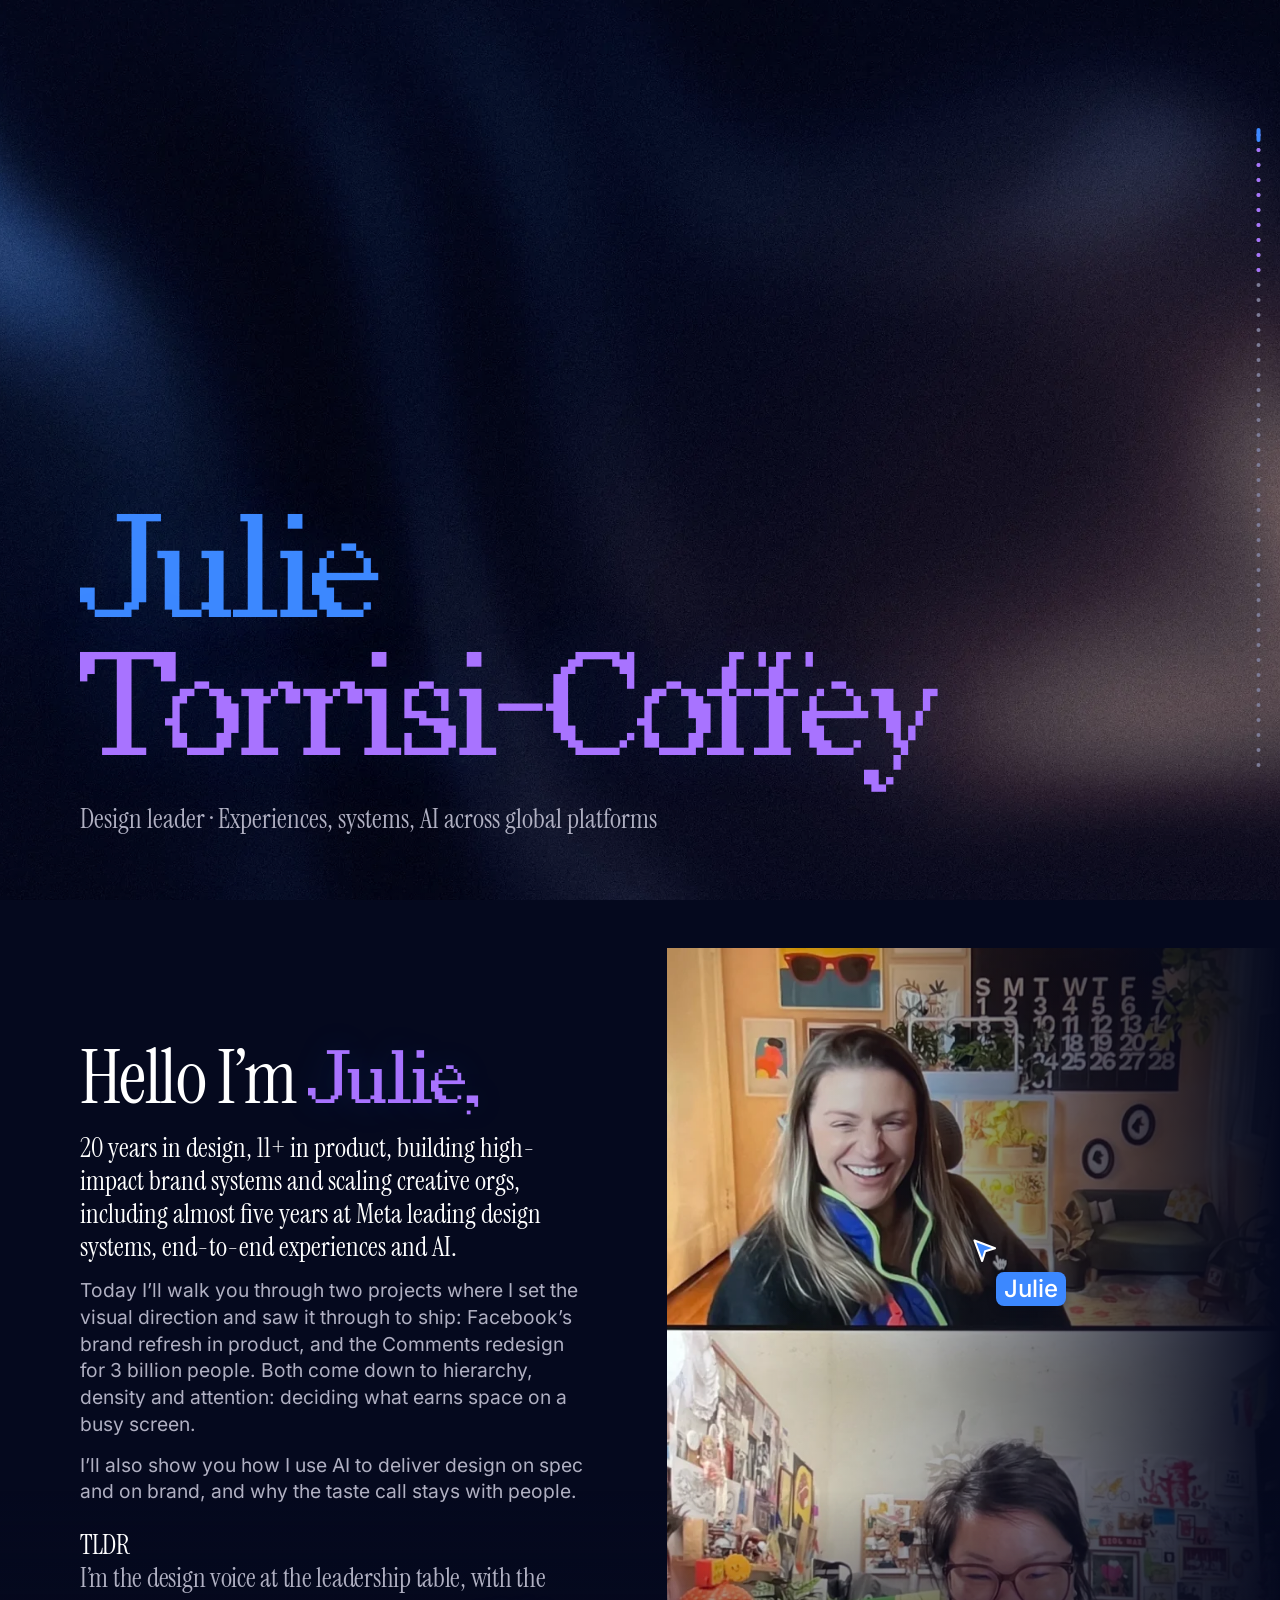
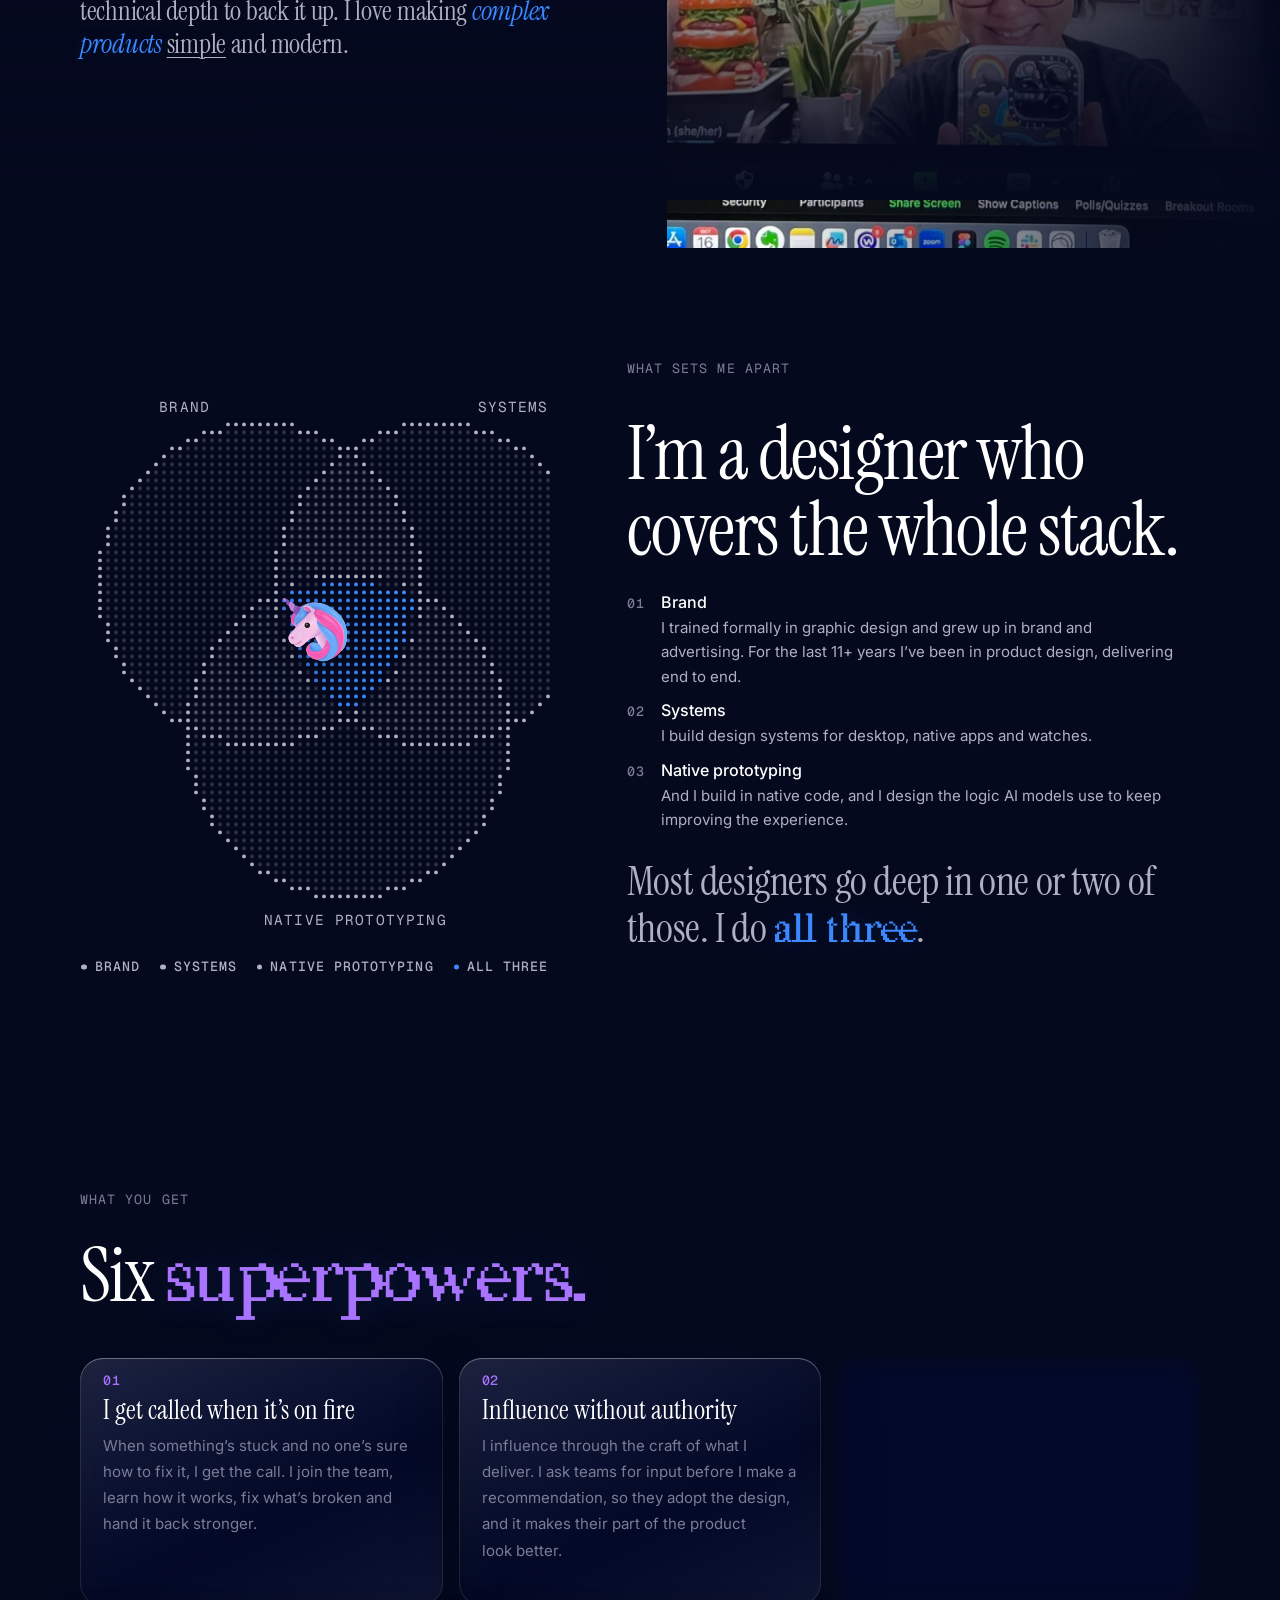
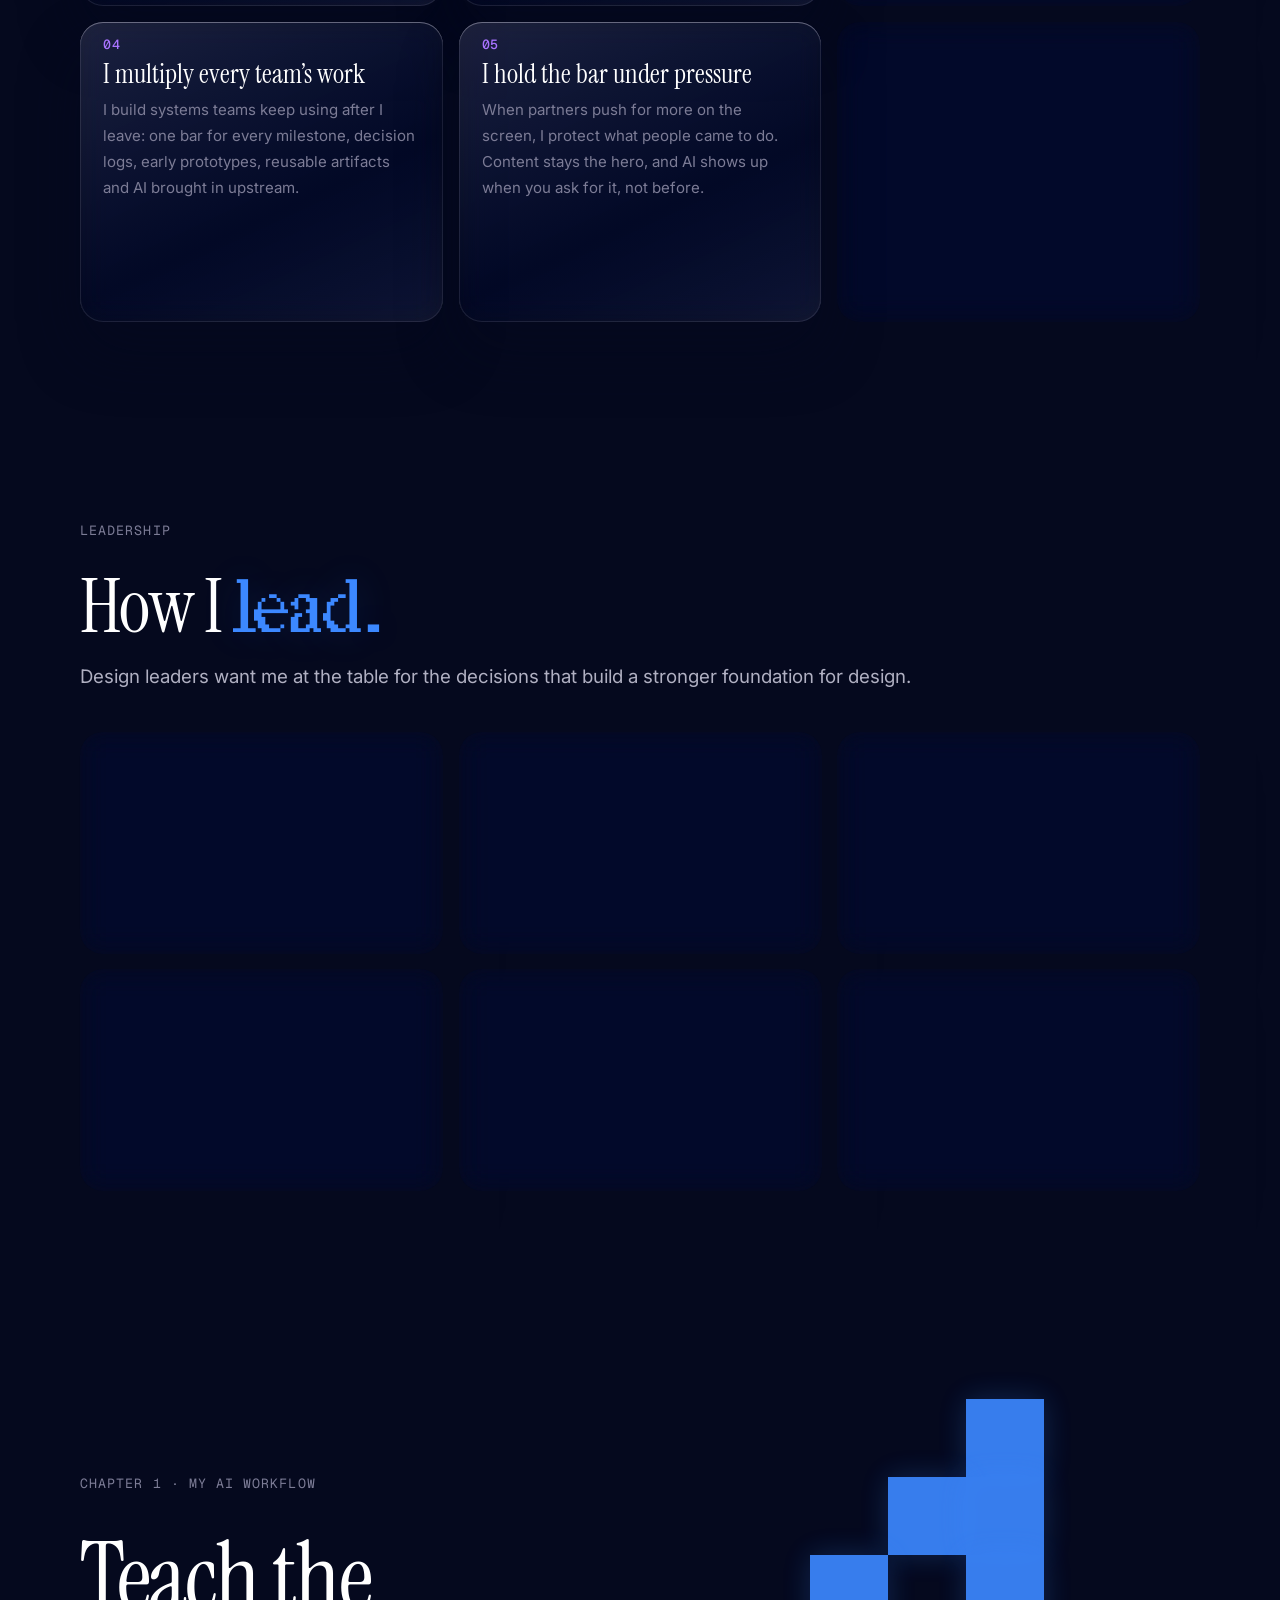
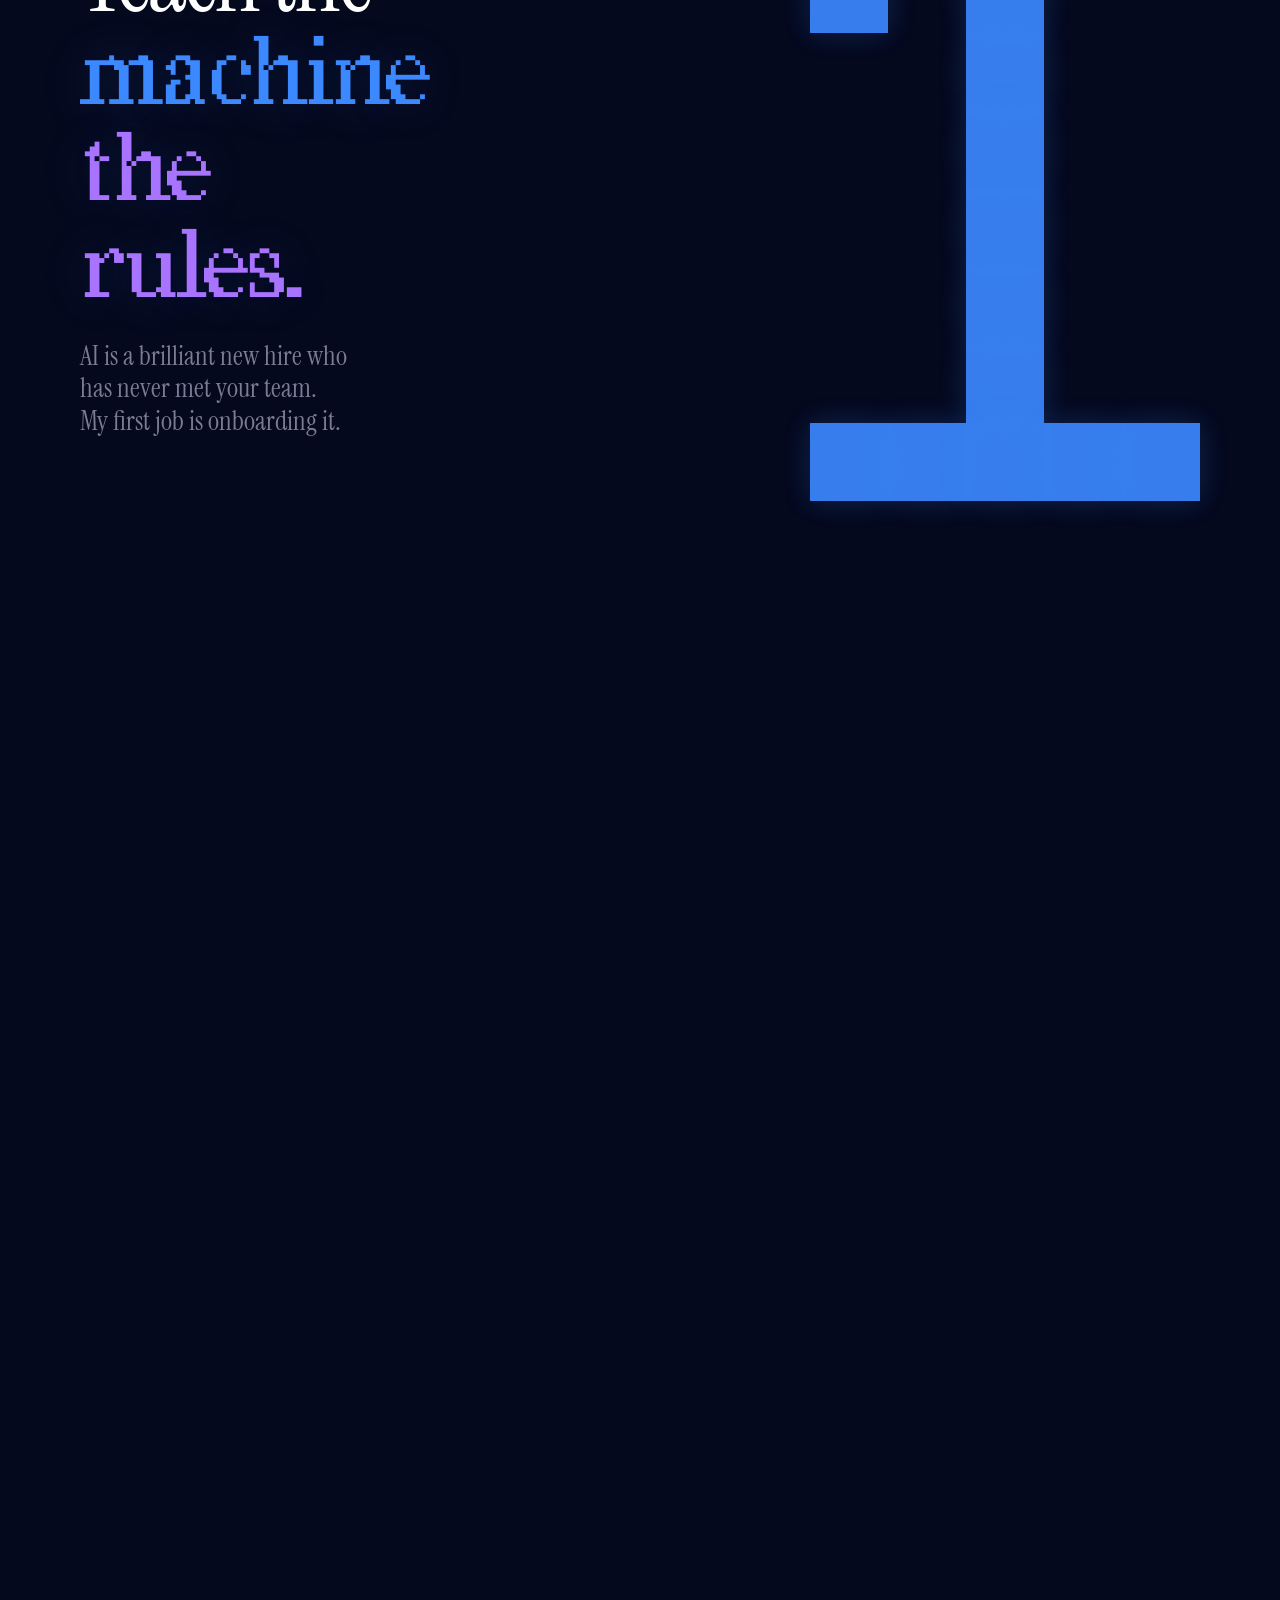
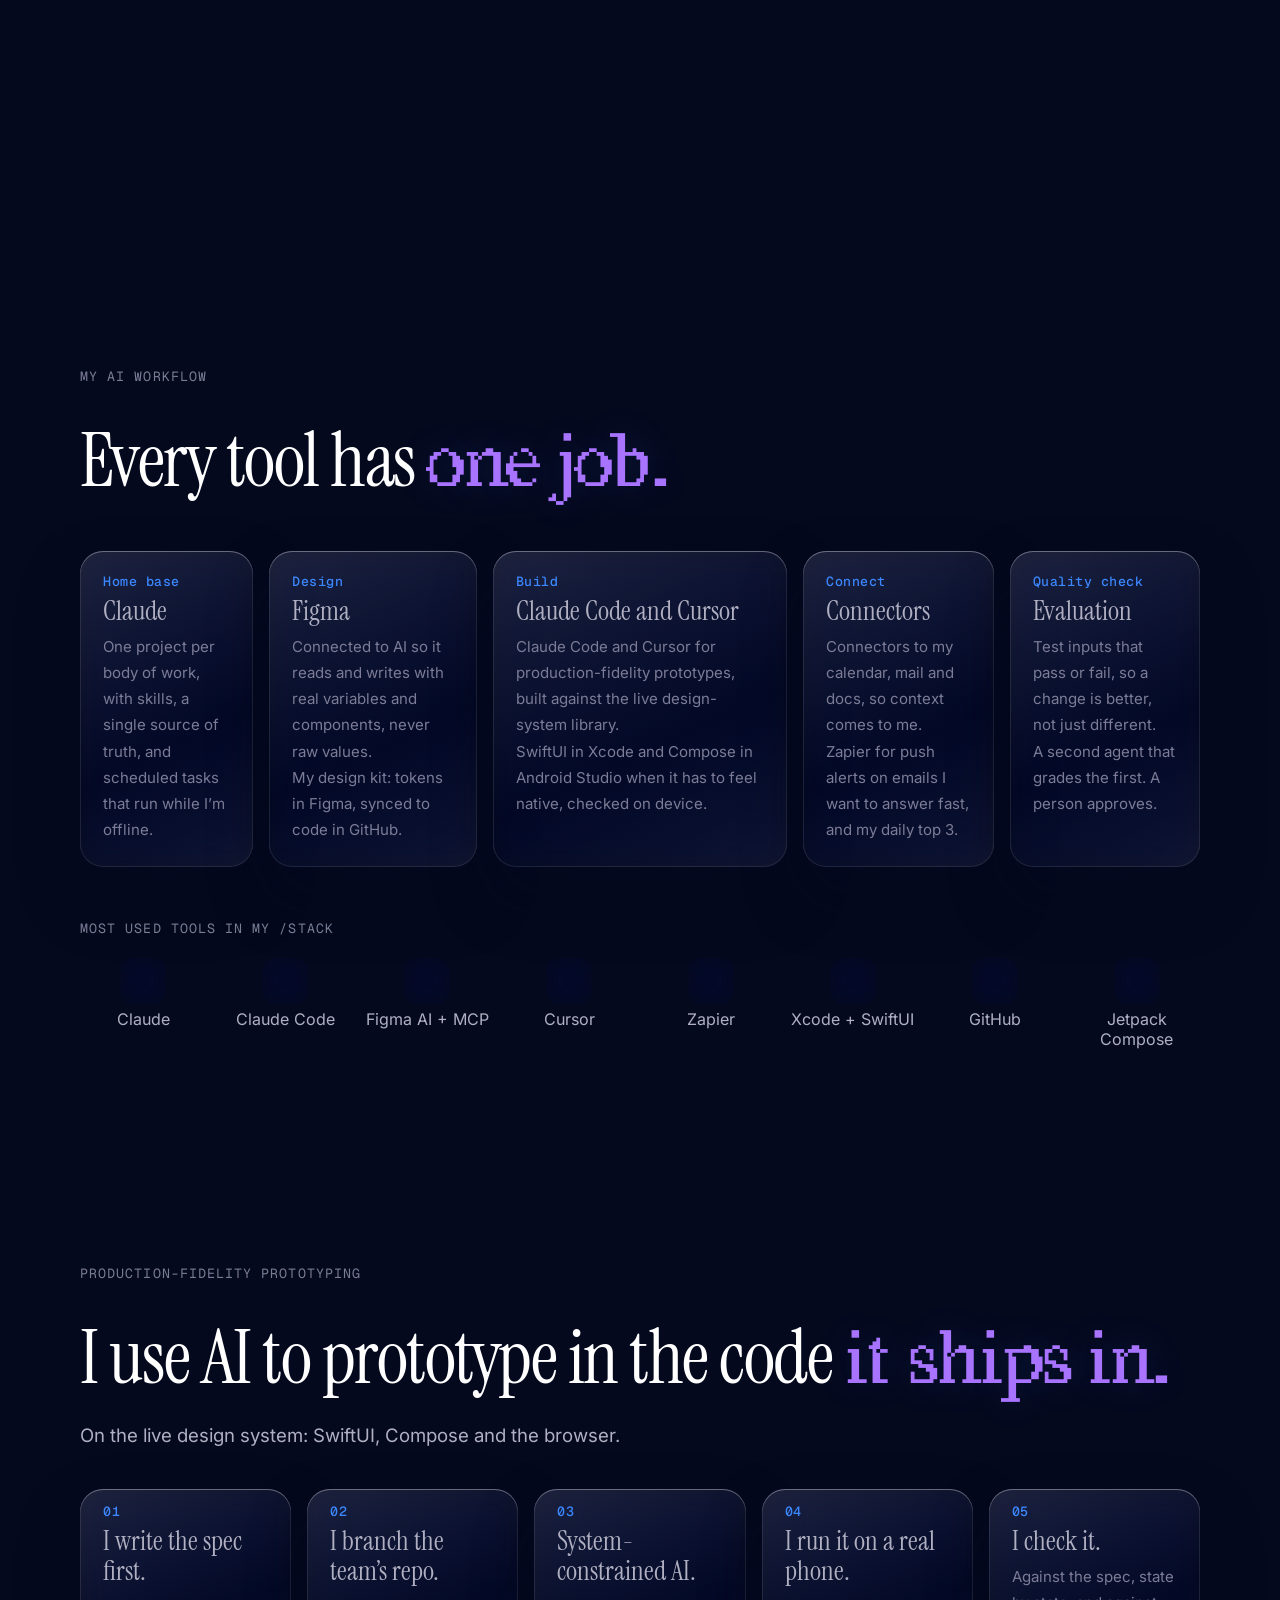
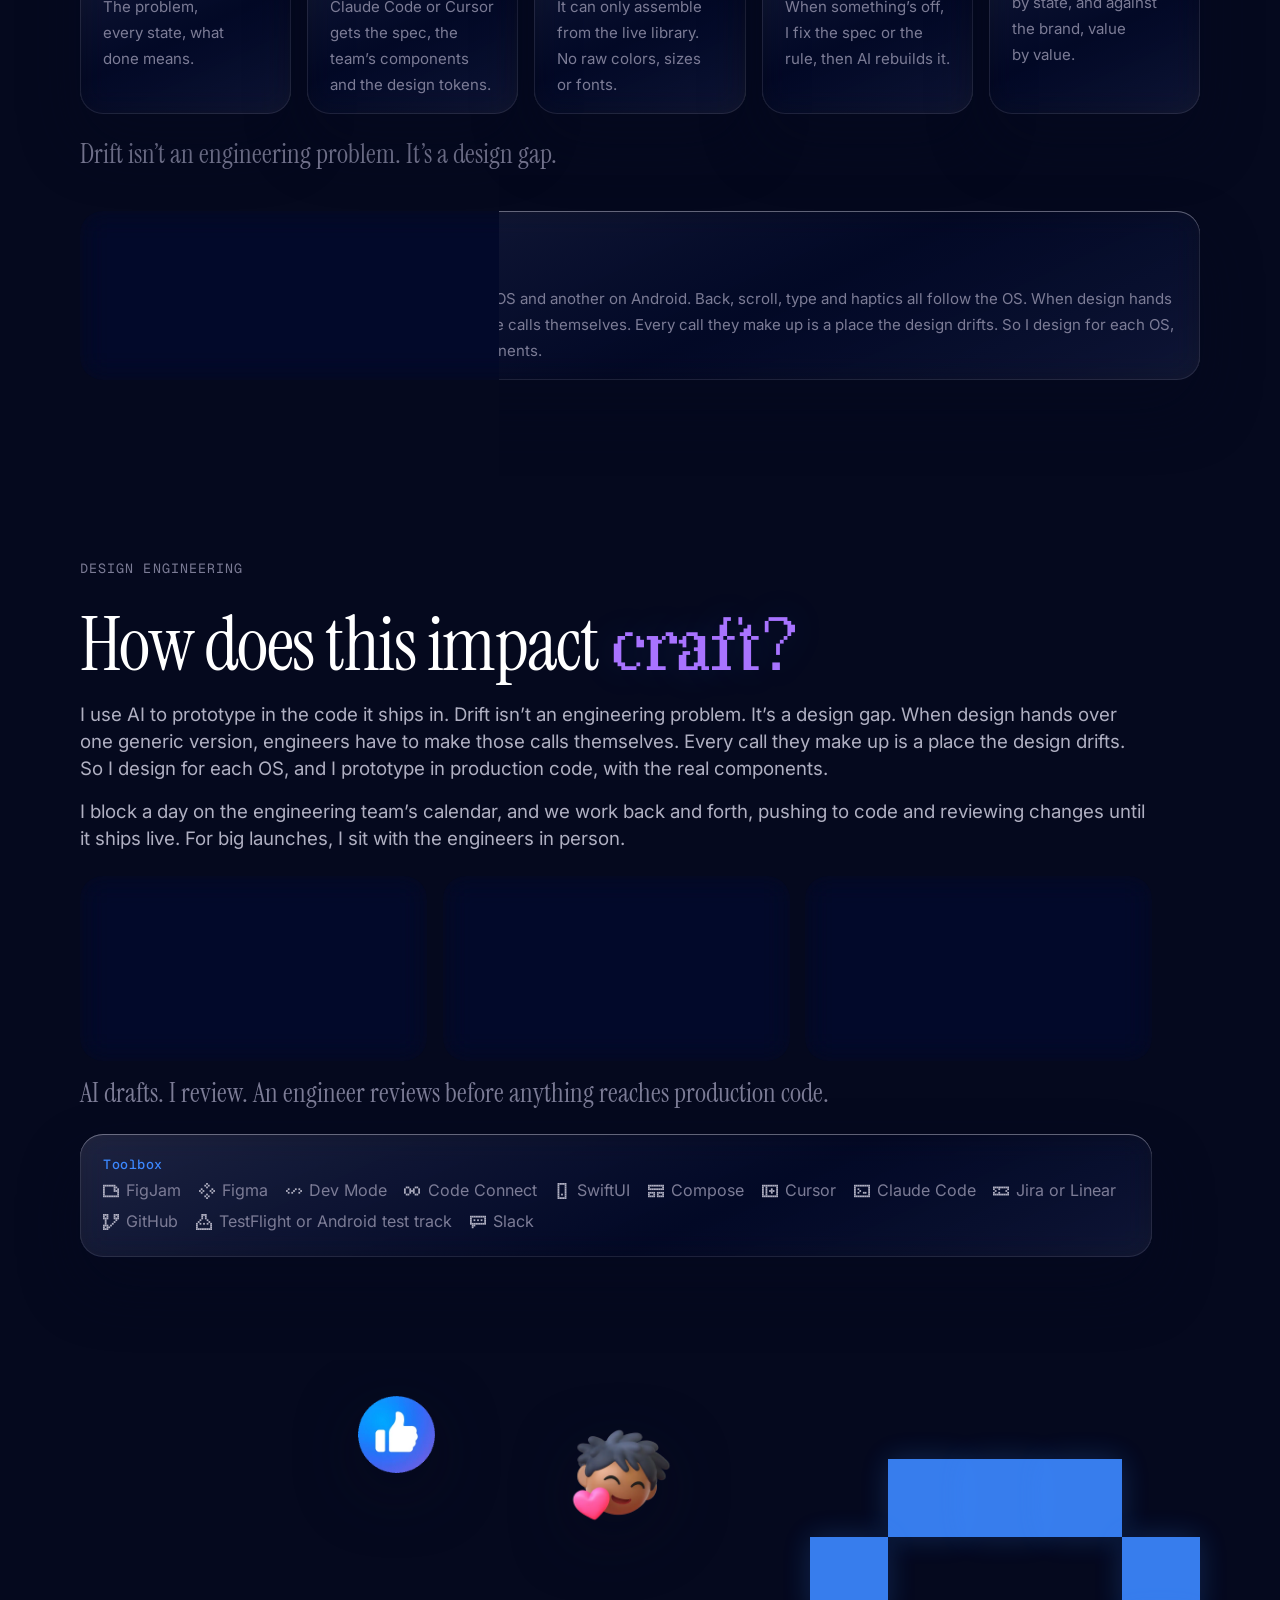
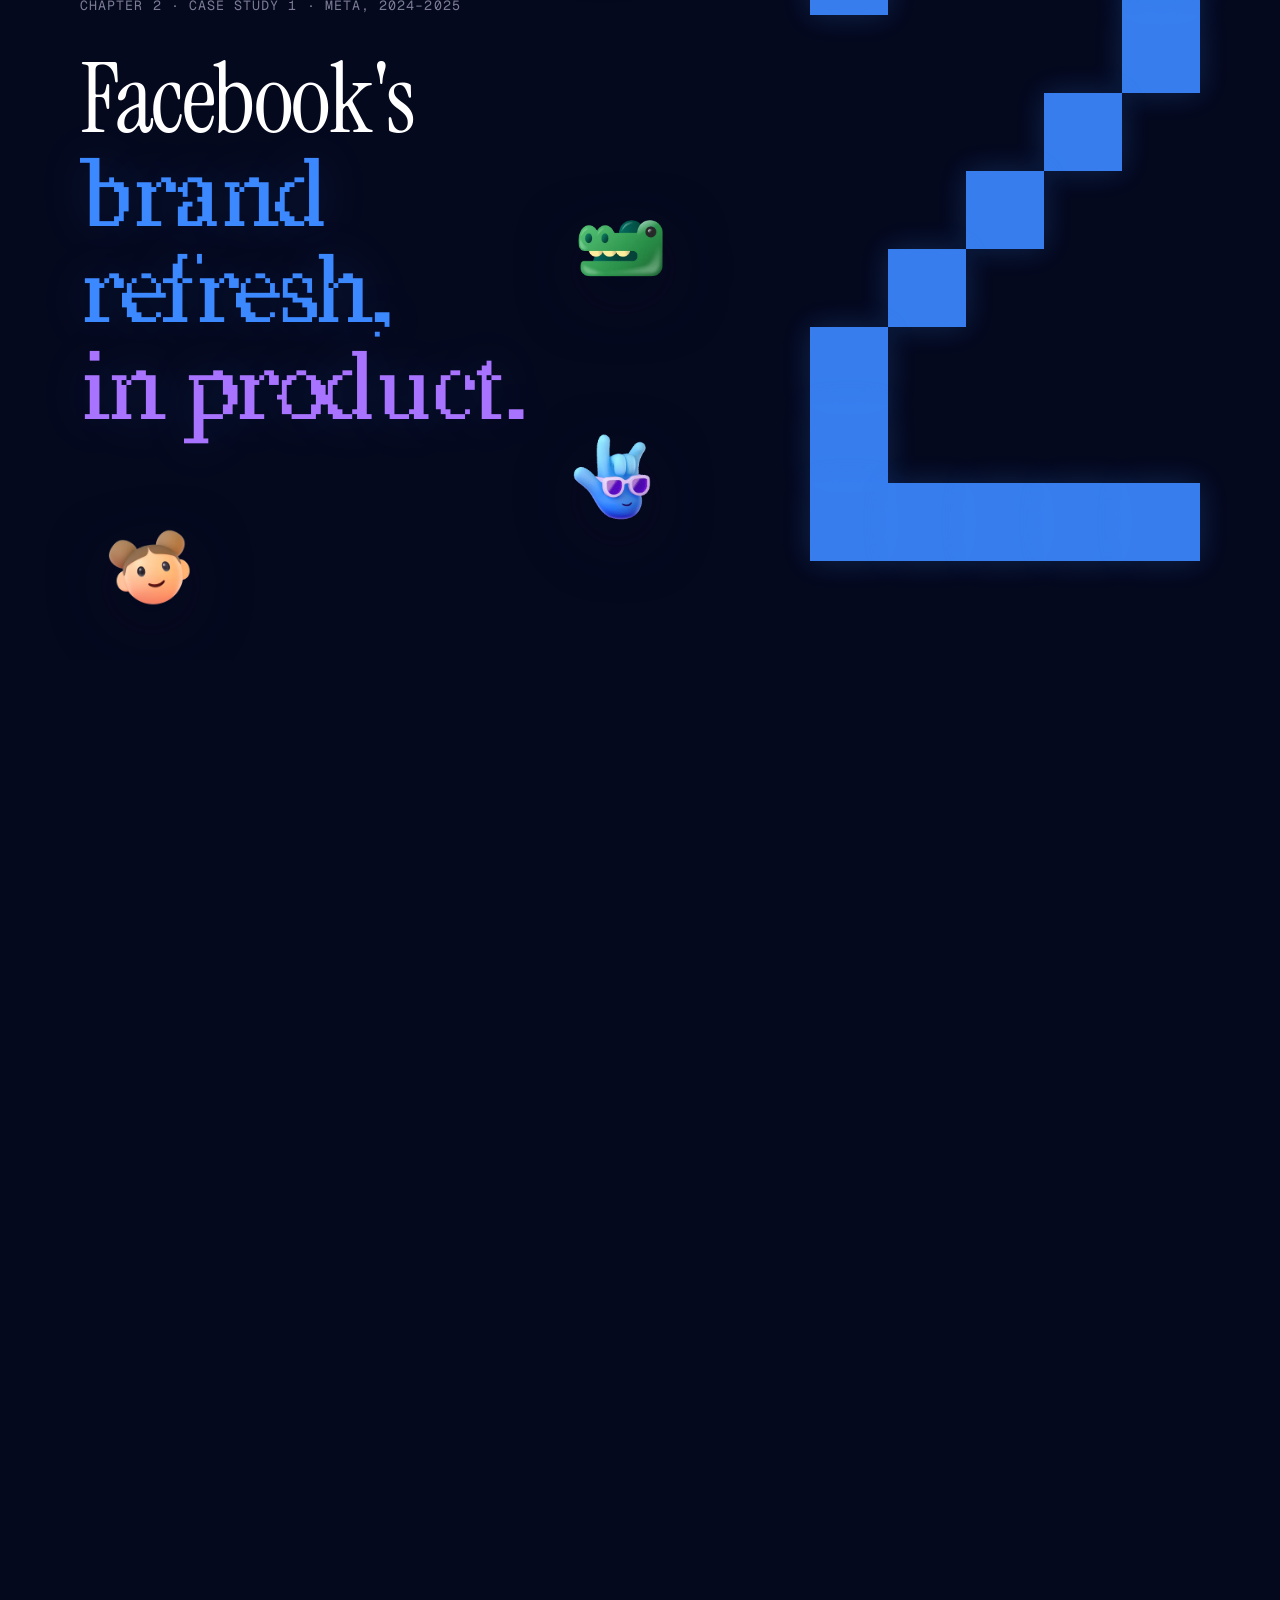
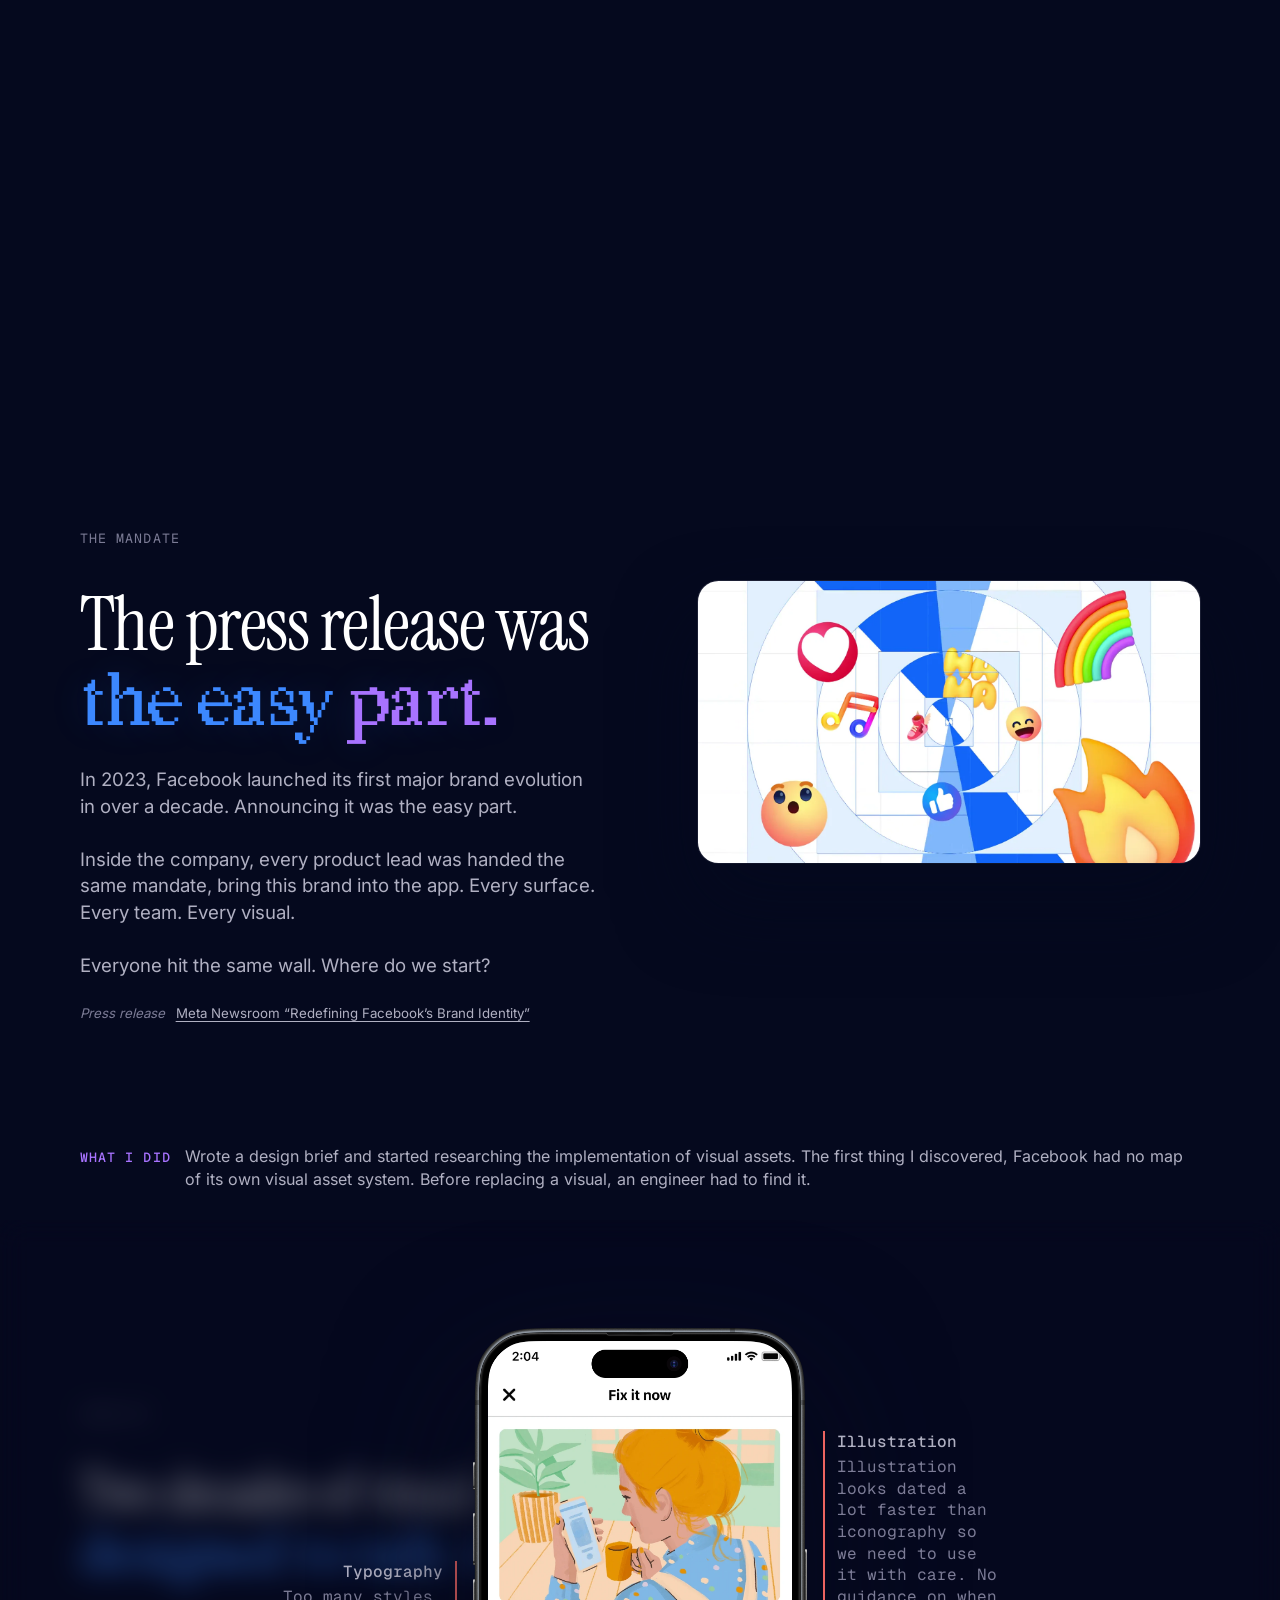
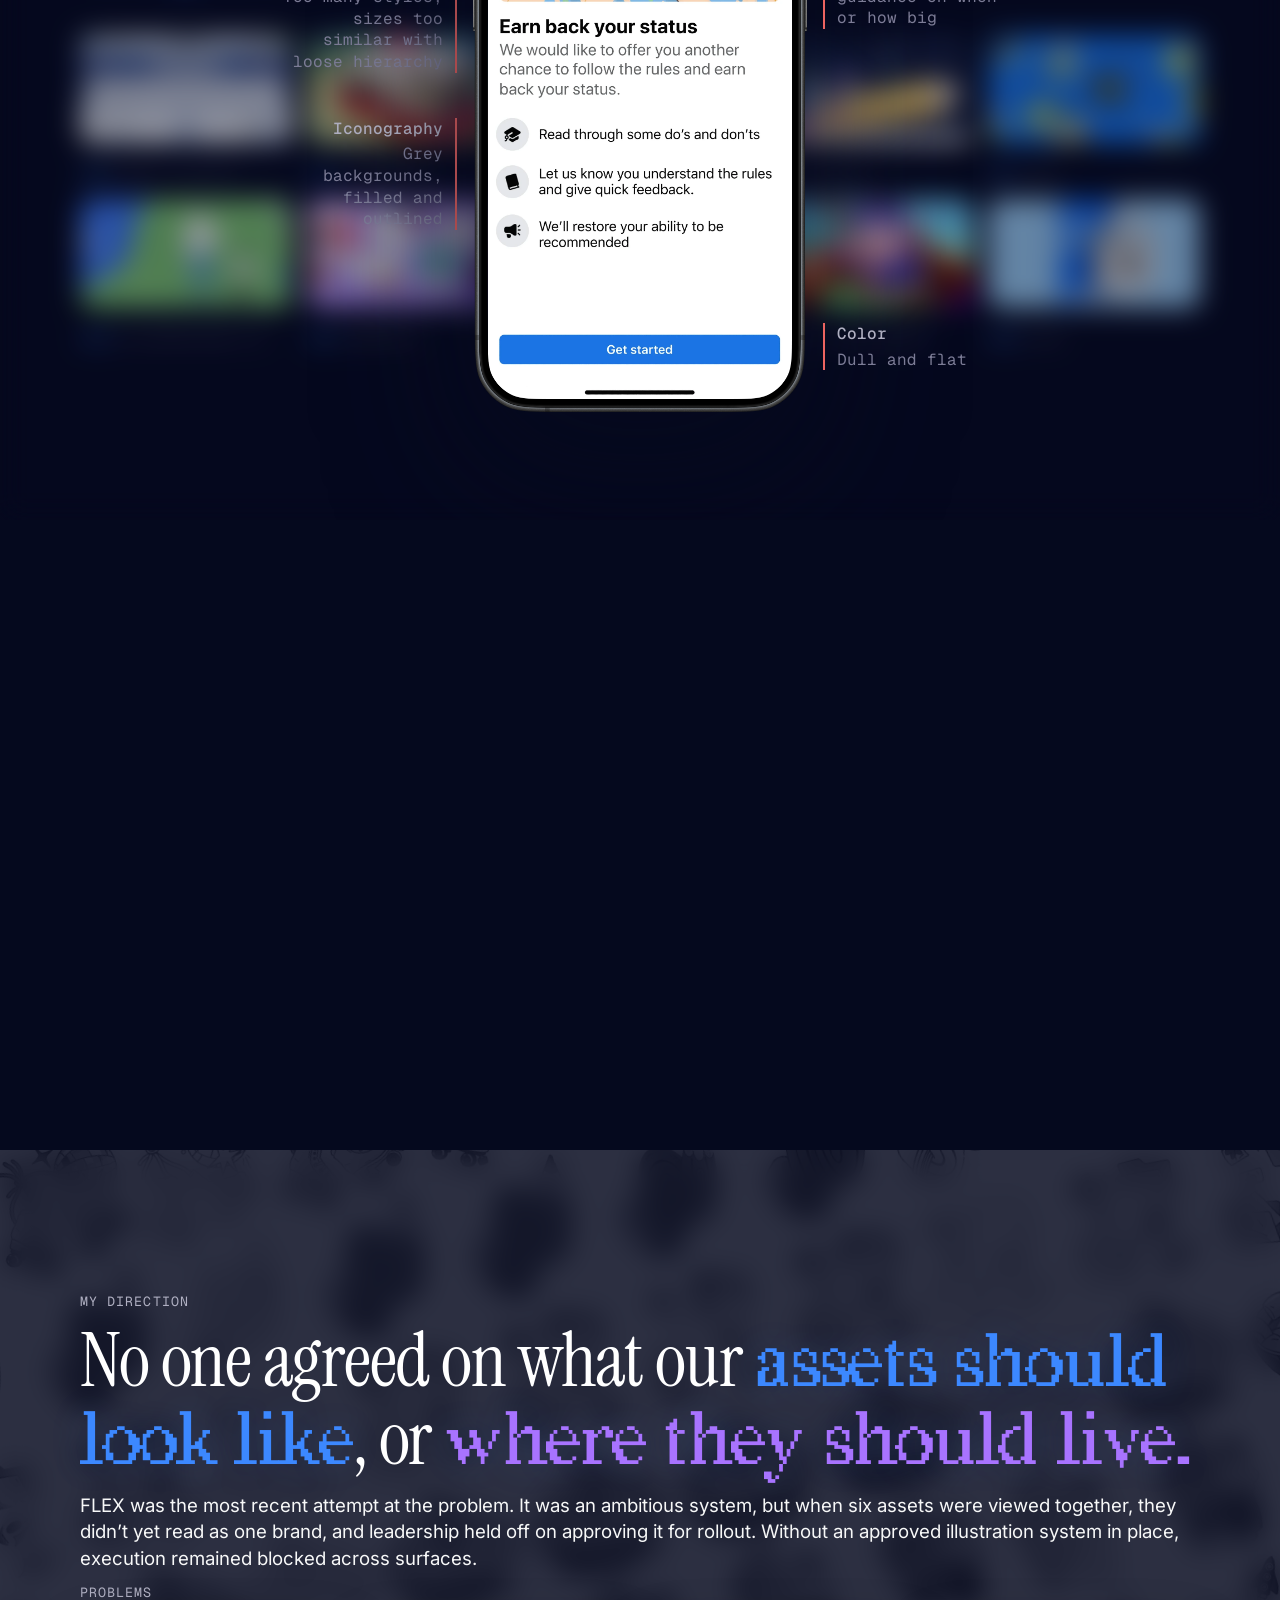
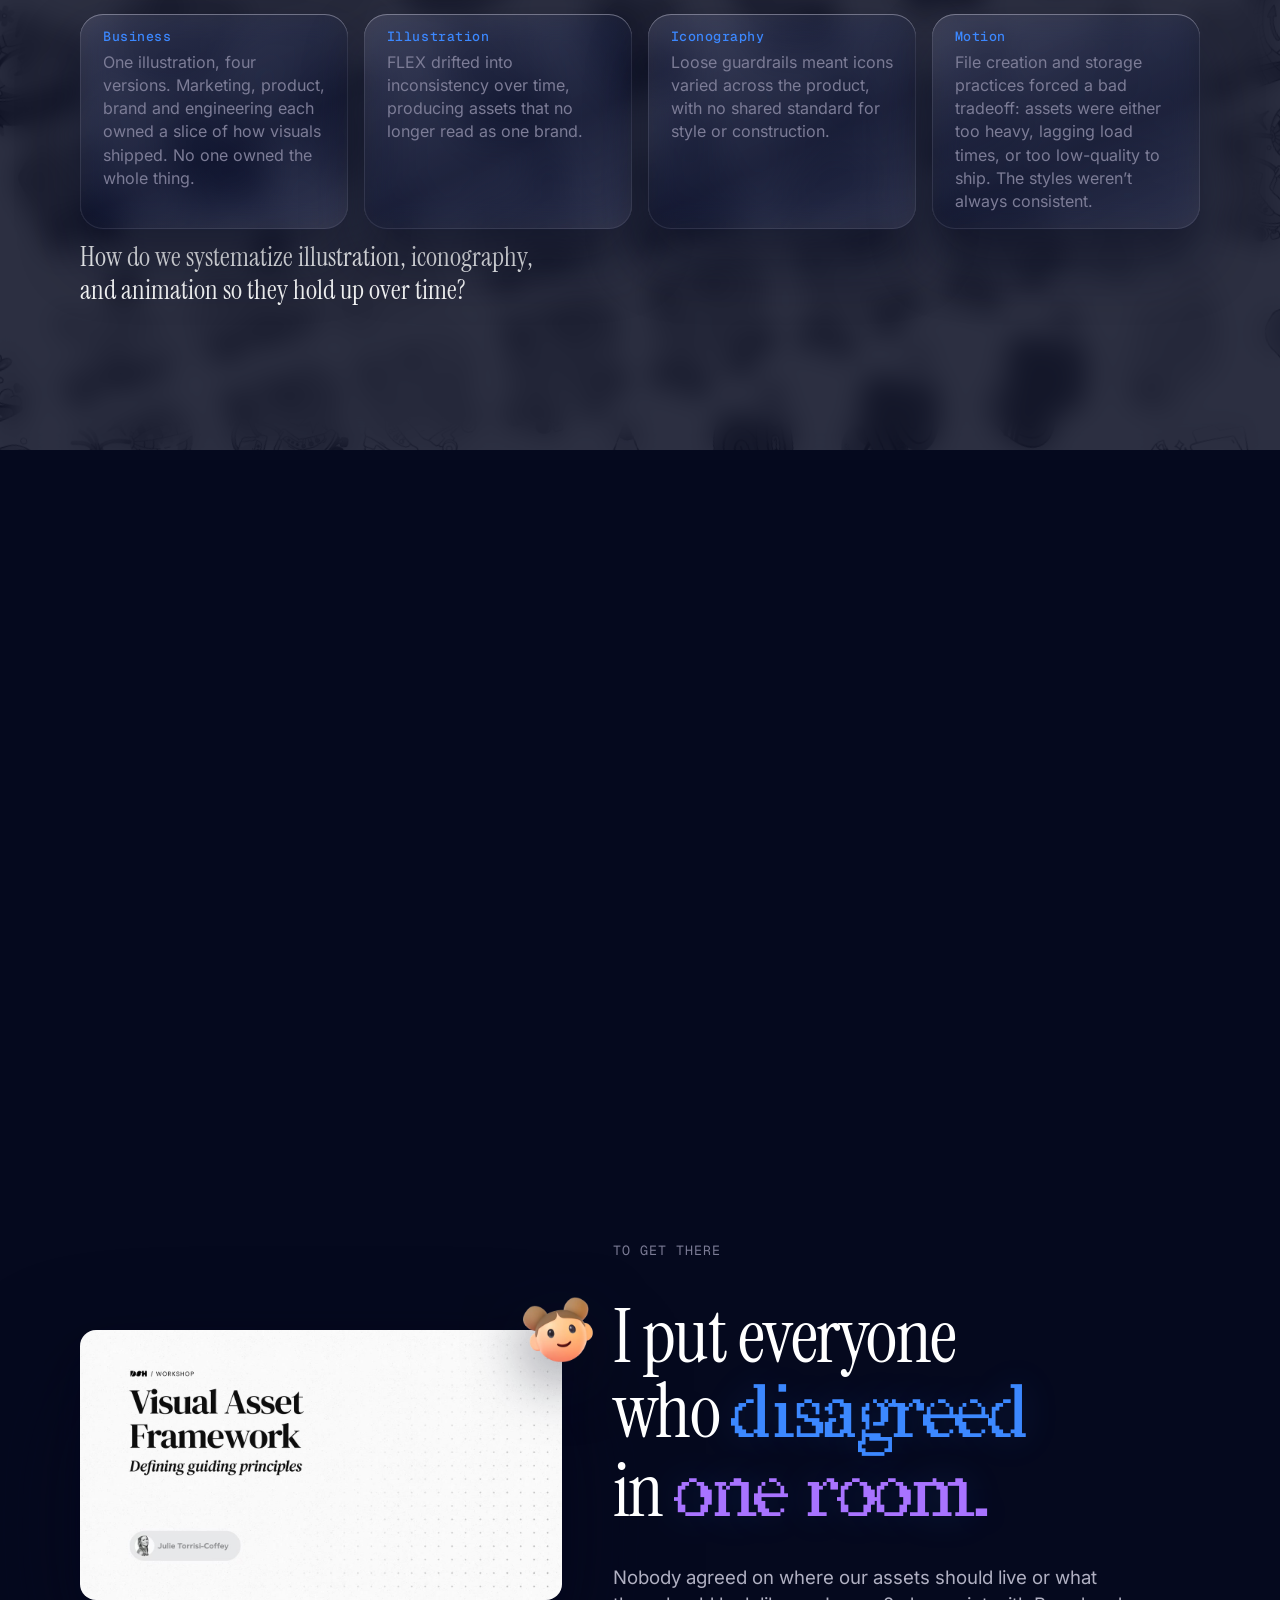
==== commit 441c2691: "Stop fast swipes from skipping slides: every slide and step is a hard snap stop Co-Authored-By: Clau" ====
--- a/index.html
+++ b/index.html
@@ -181,6 +181,8 @@
 main { position: relative; z-index: var(--ck-z-content); }
 .sr { position: absolute; width: 1px; height: 1px; overflow: hidden; clip: rect(0 0 0 0); white-space: nowrap; }
 .snap { position: absolute; left: 0; width: 1px; height: 1px; scroll-snap-align: start; pointer-events: none; }
+/* Every slide and every step is a hard stop: a fast swipe or flick lands on the next one instead of flying past it (fix 11/03) */
+.snap, .slide { scroll-snap-stop: always; }
 
 /* scenes */
 .slide { position: relative; min-height: 100svh; display: grid; align-content: center; scroll-snap-align: start; padding-block: calc(var(--margin) * .8);
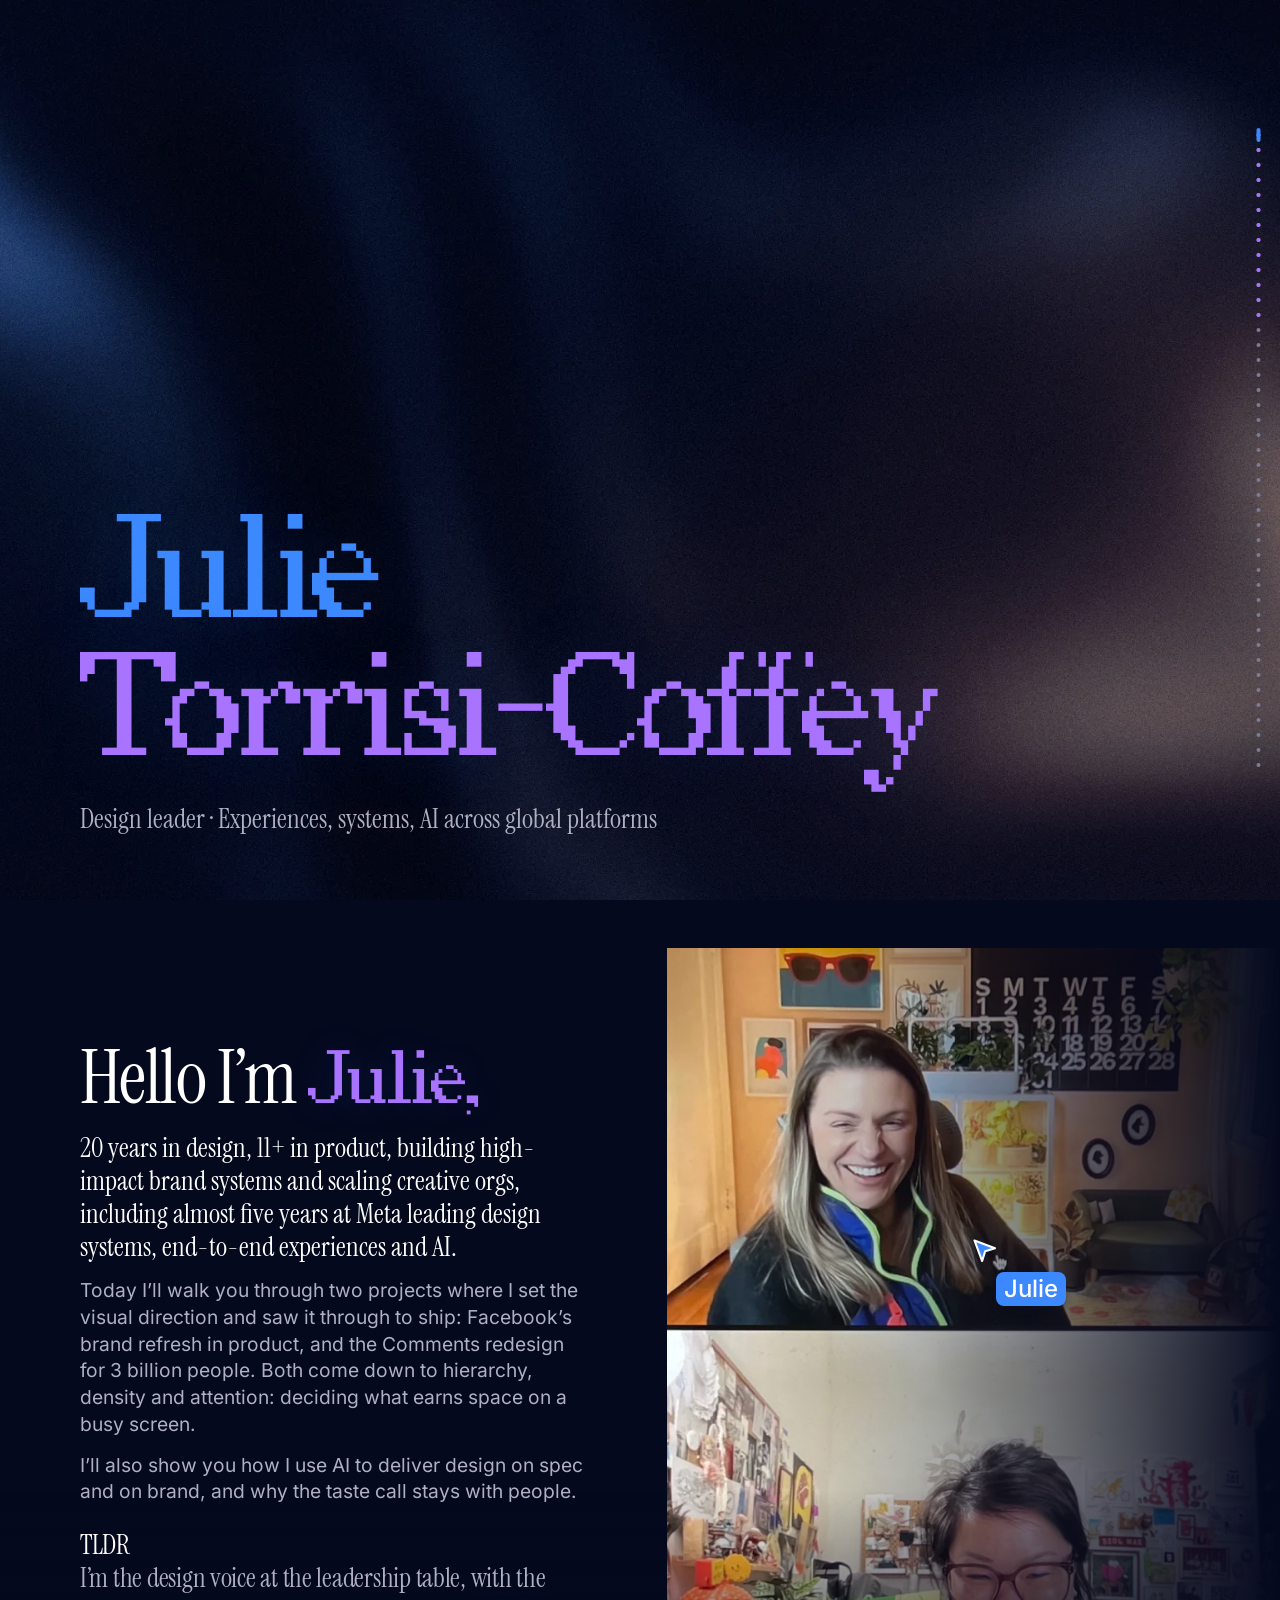
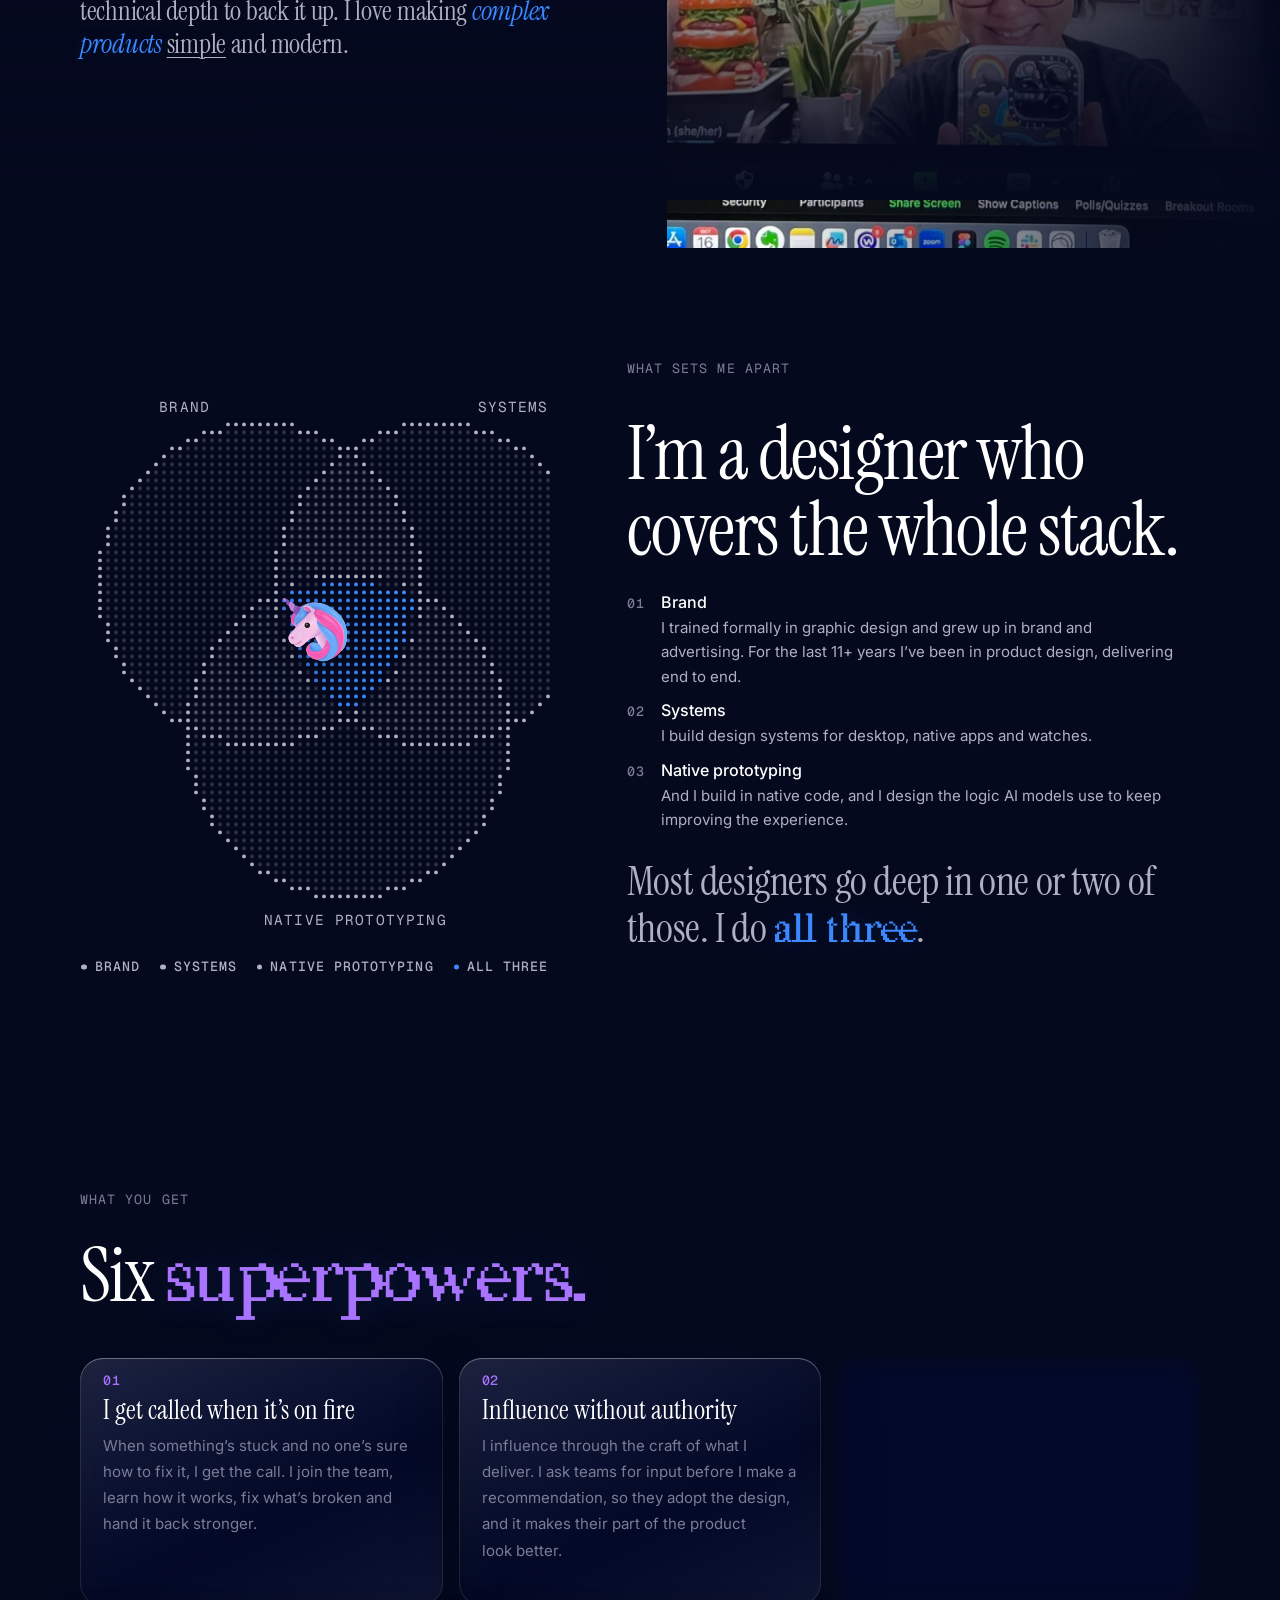
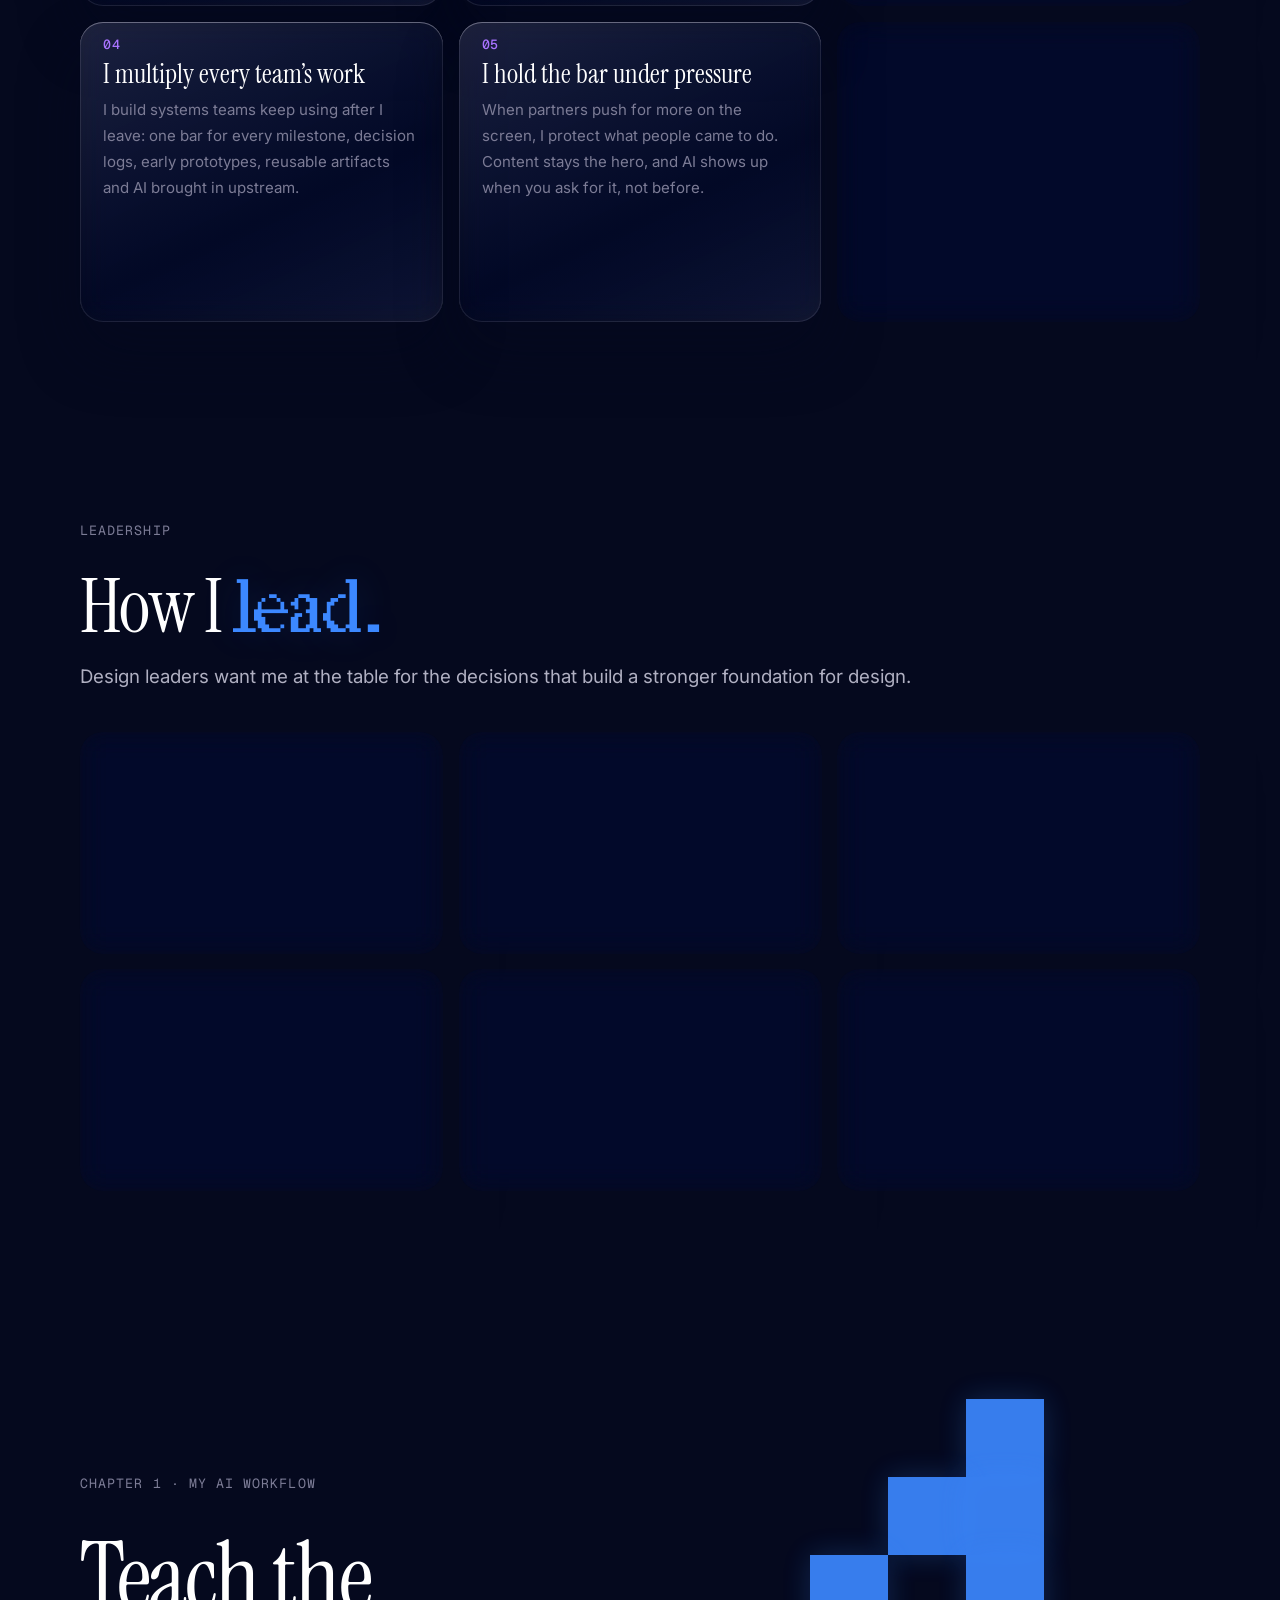
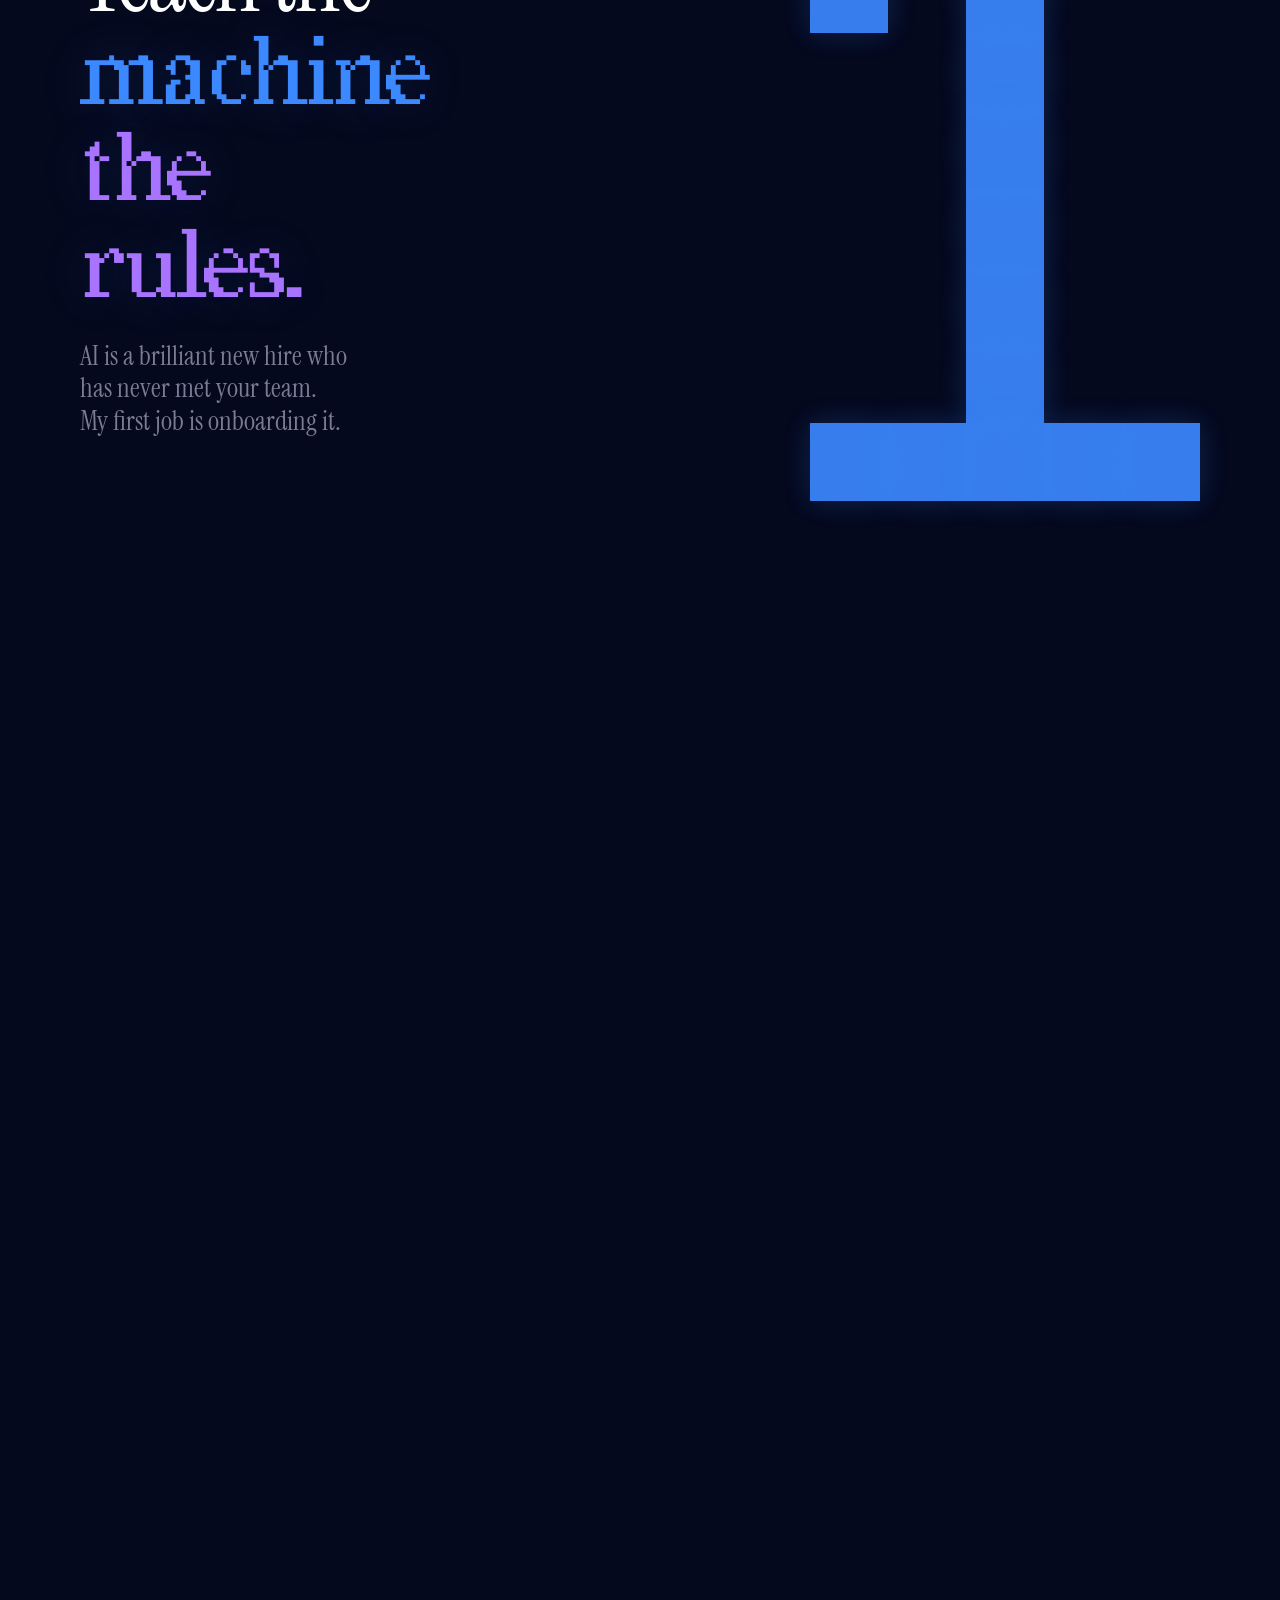
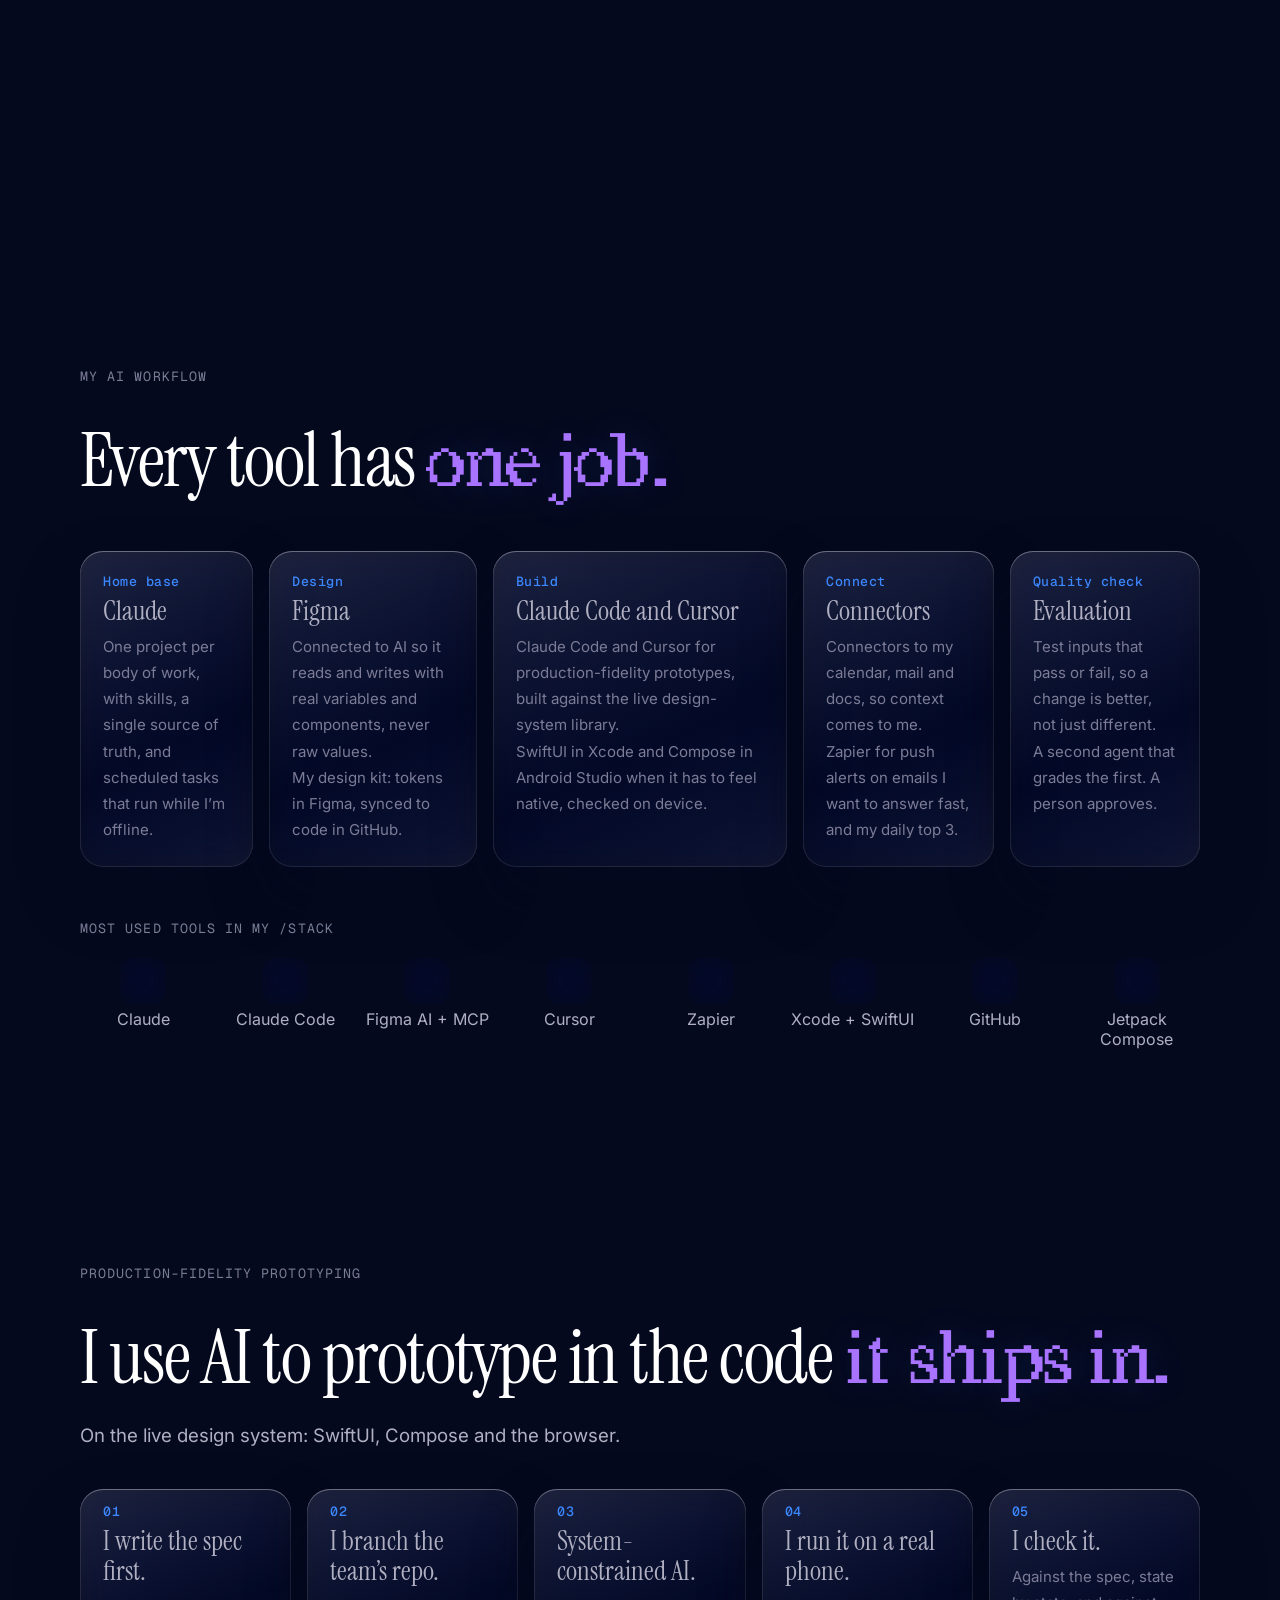
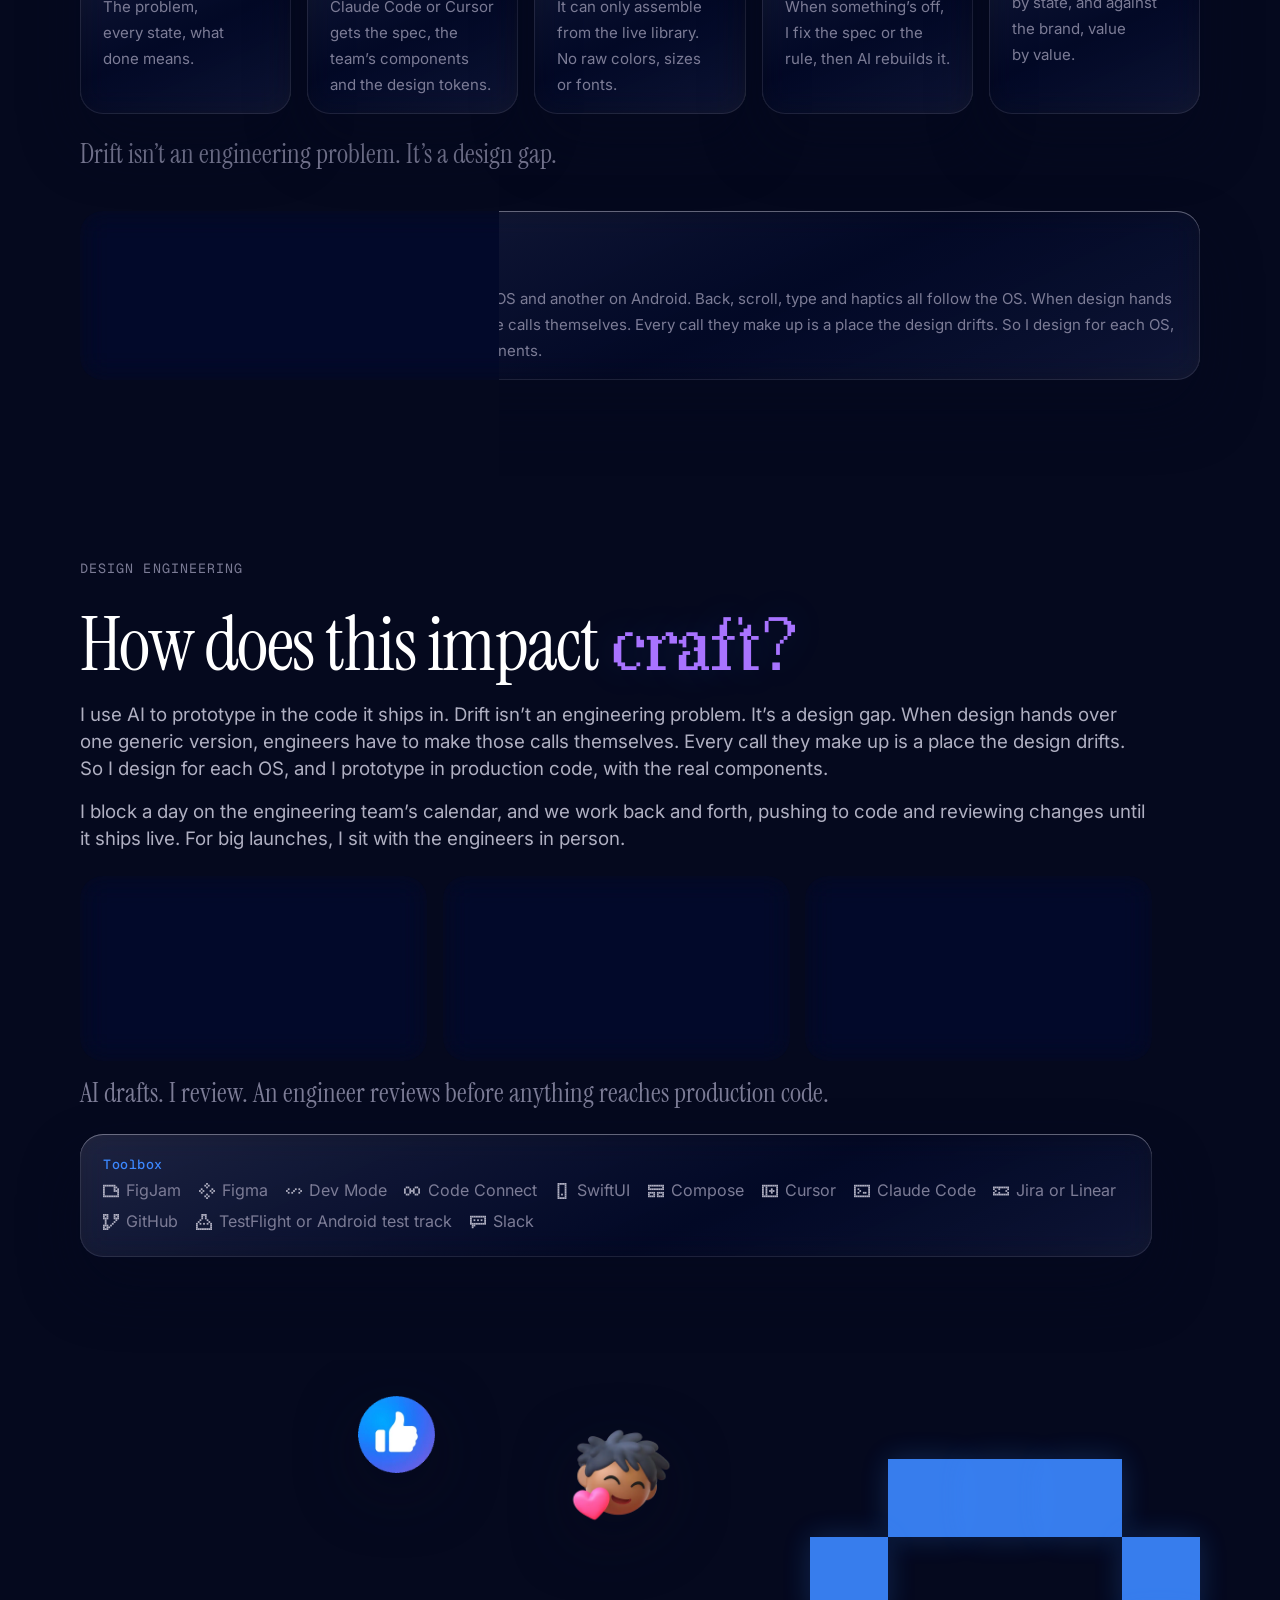
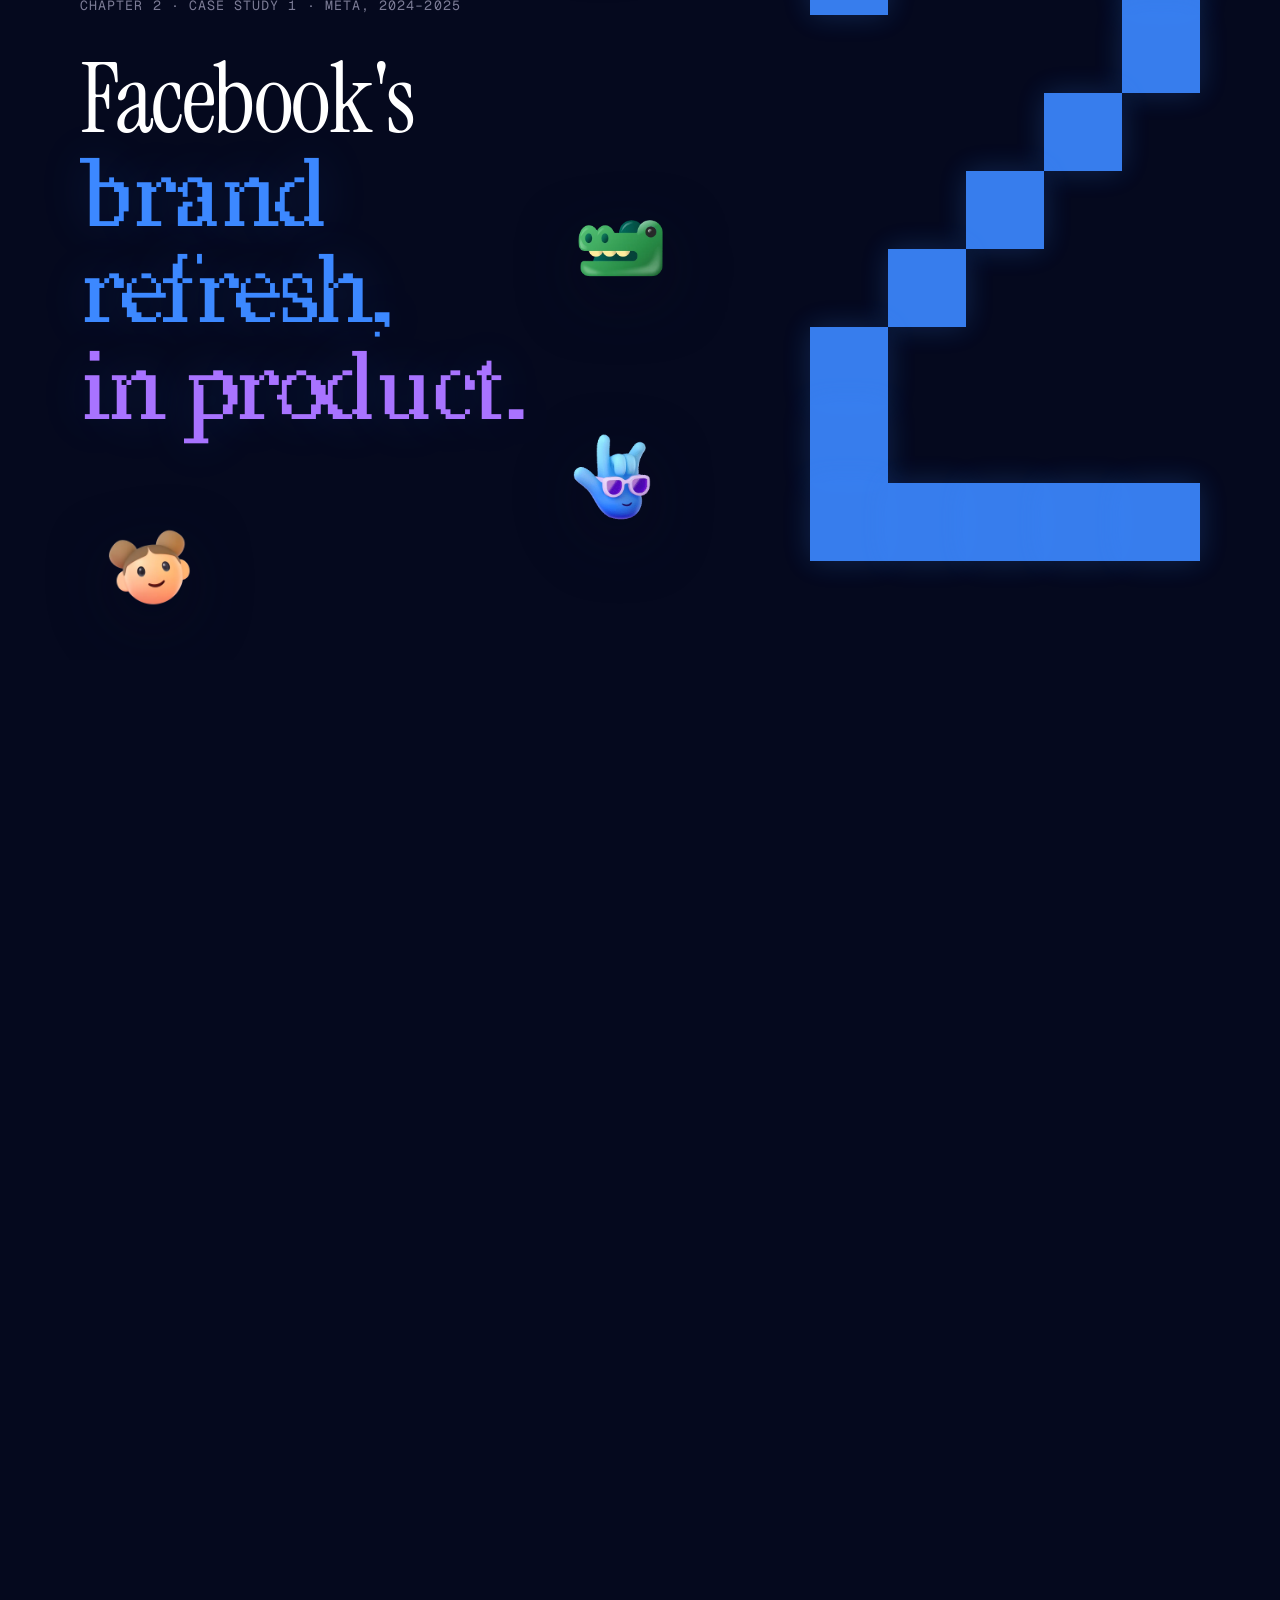
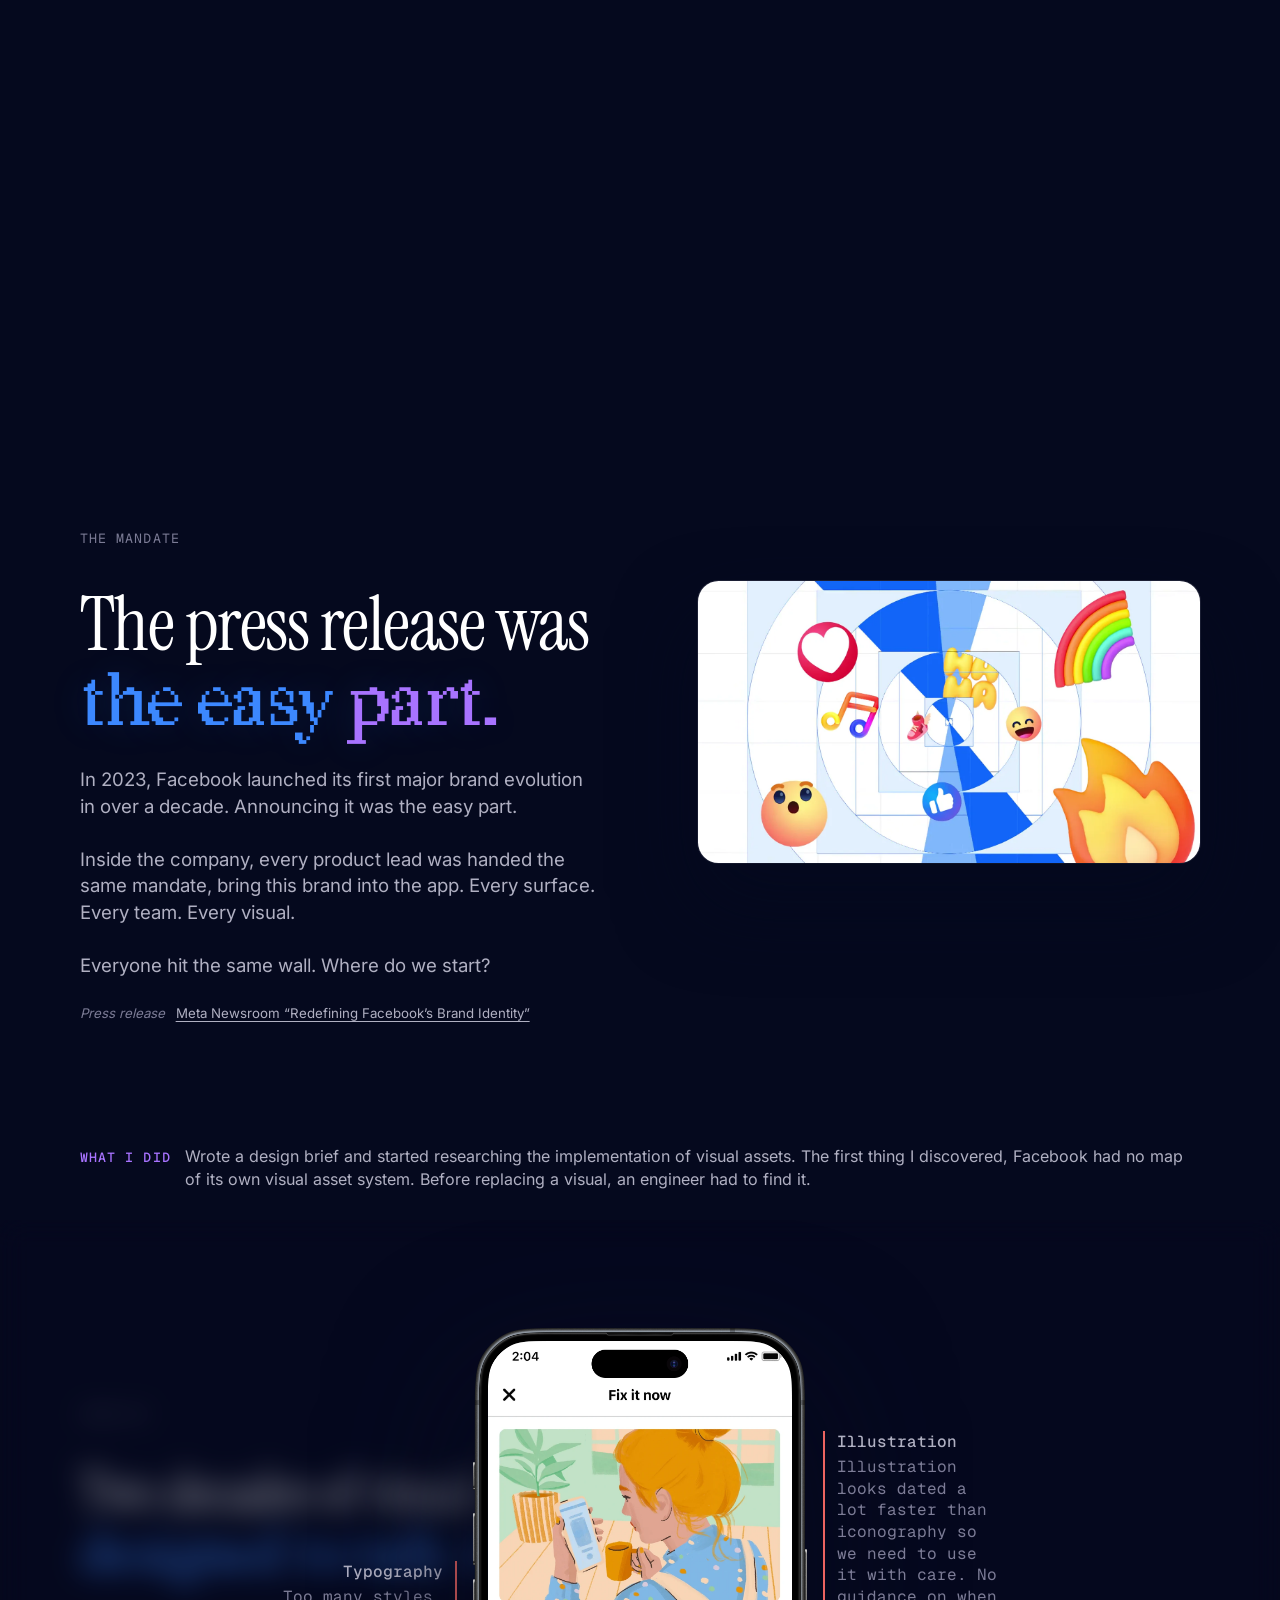
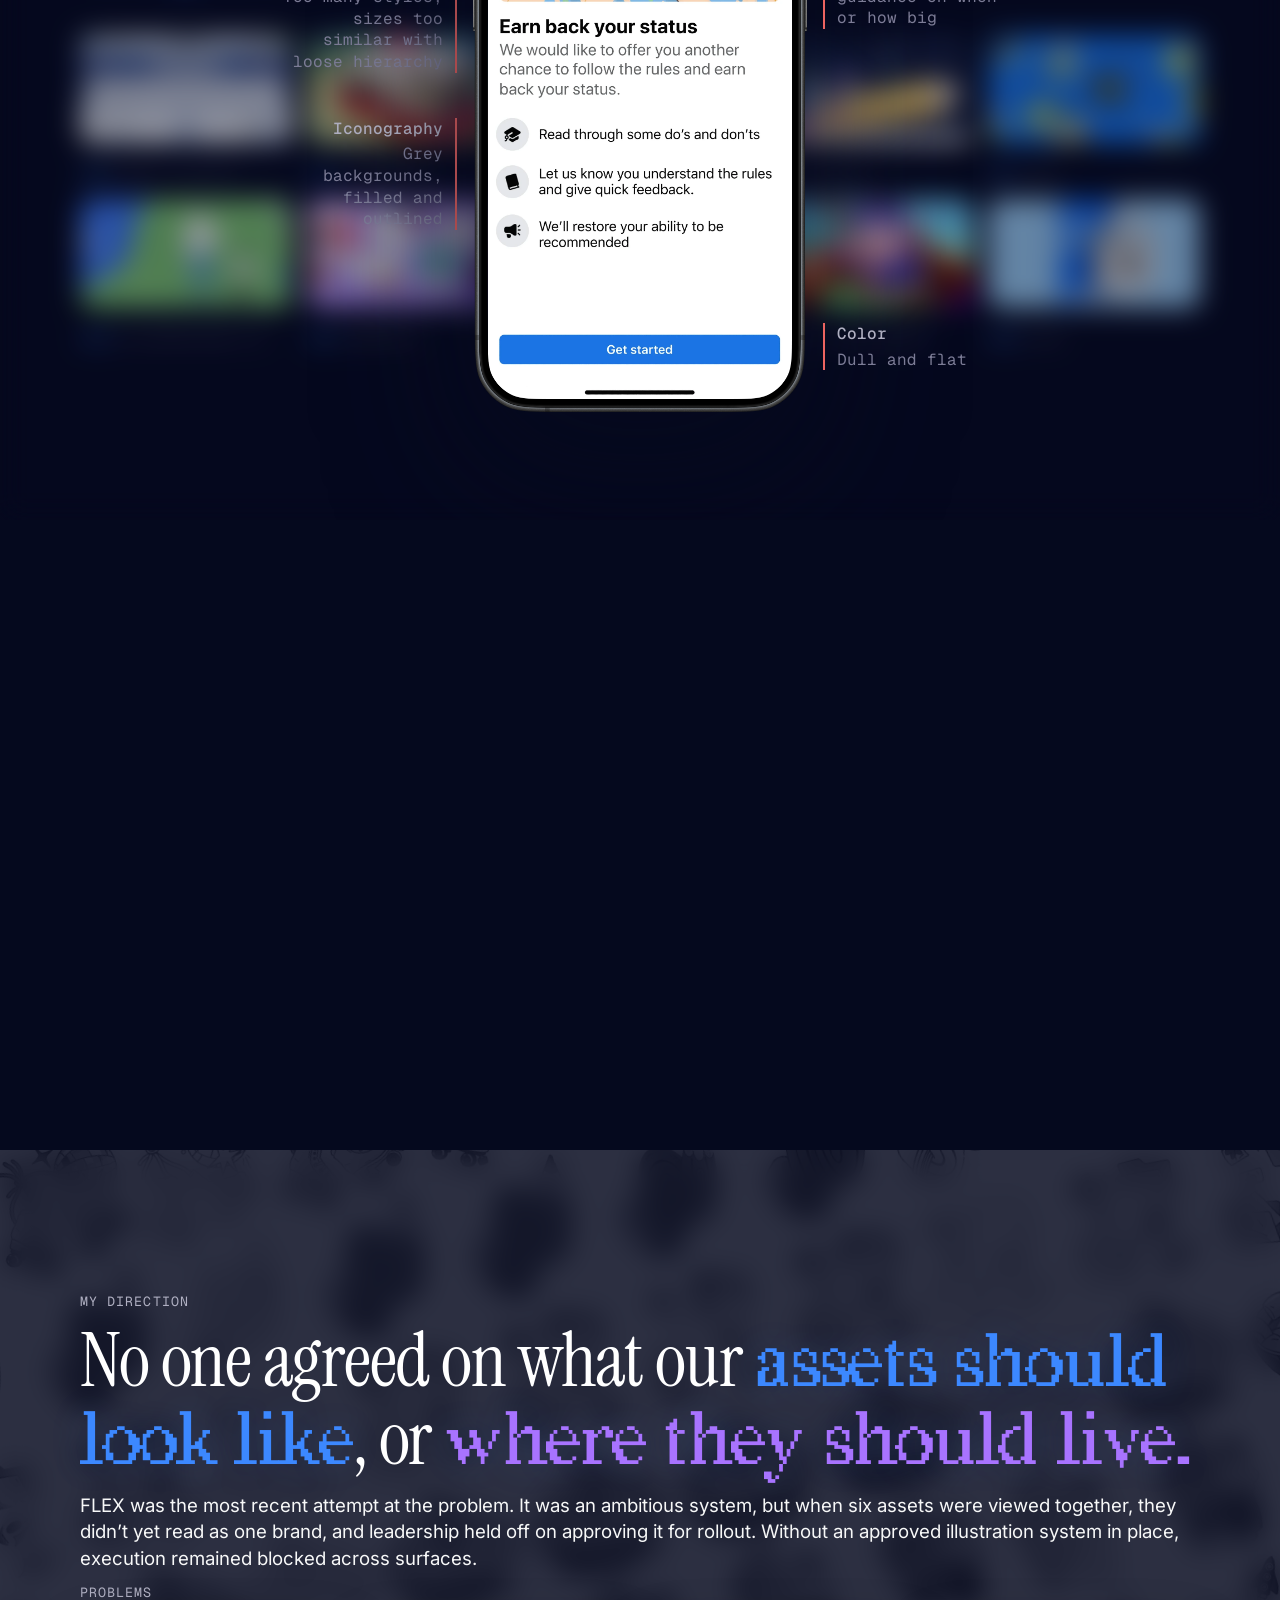
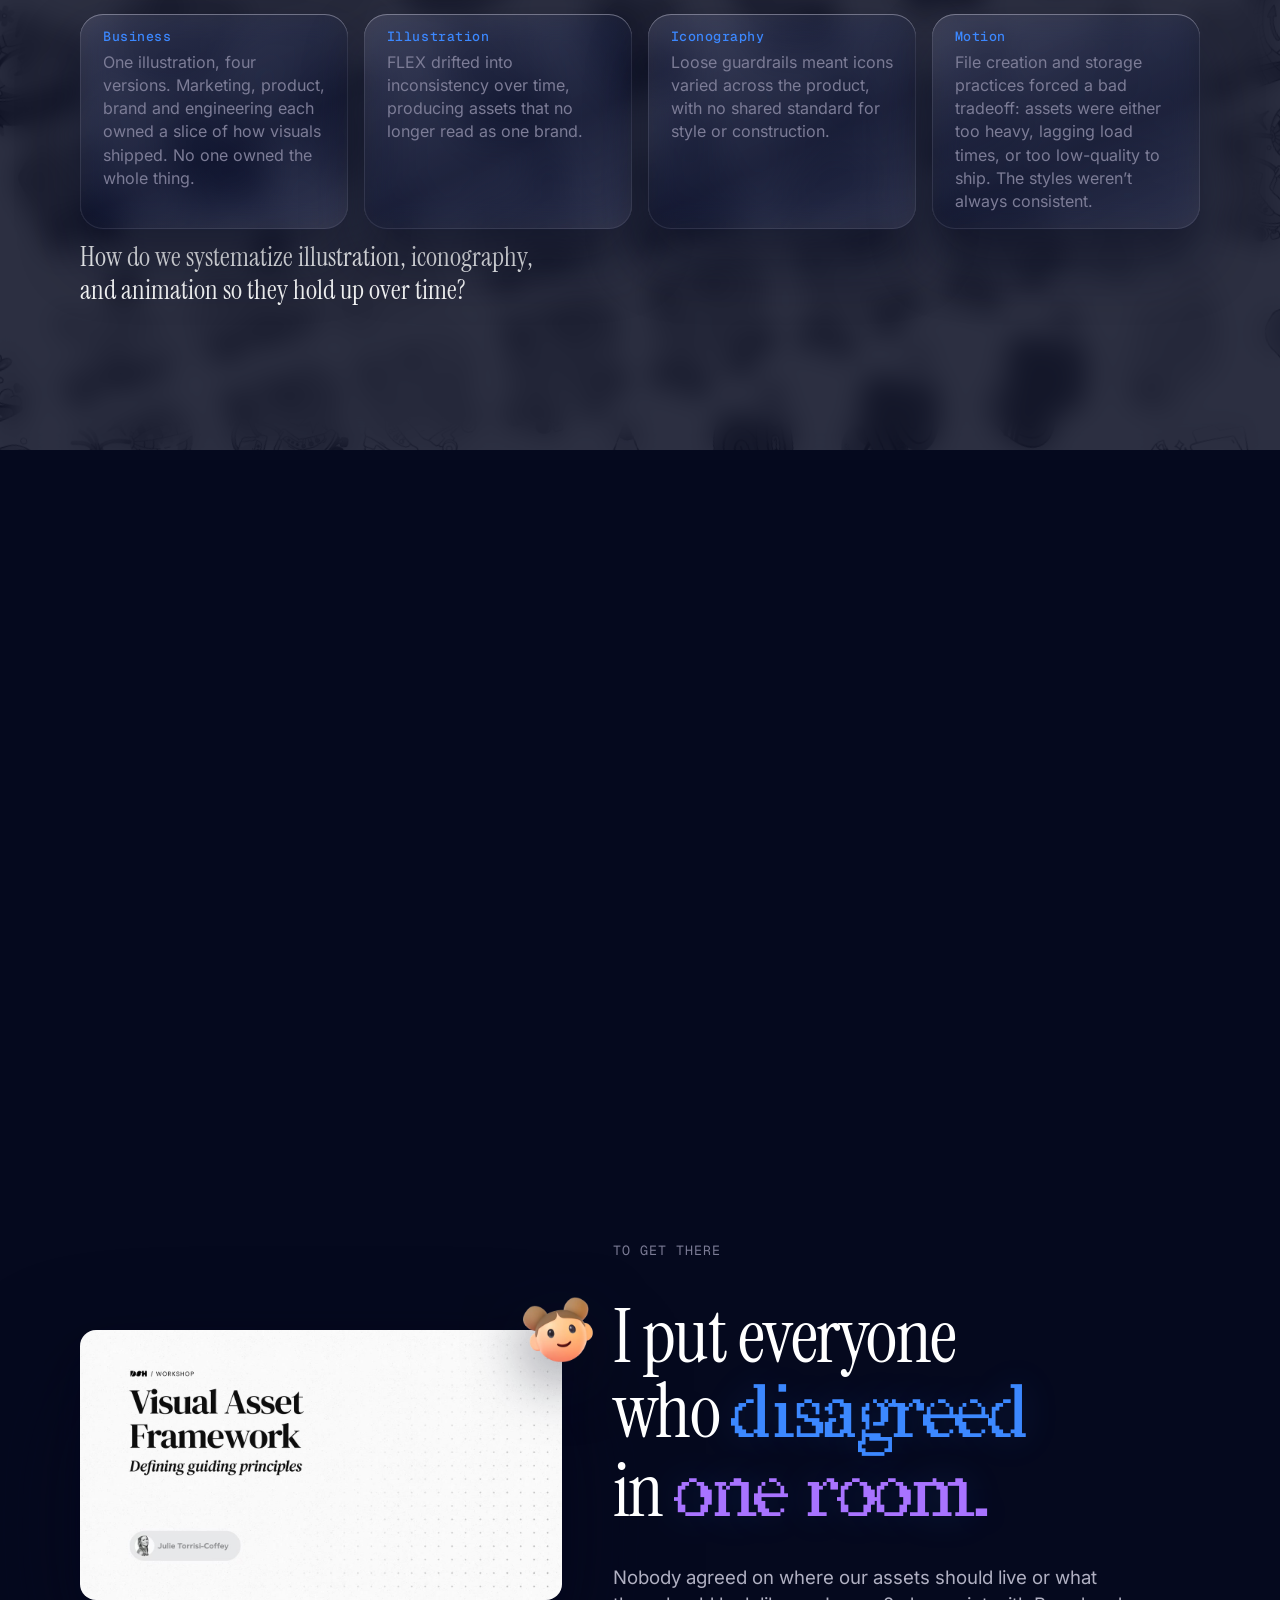
==== commit fc2a3710: "Section rail re-measures so Thank you lands on the last dot; What actually shipped: sentiment row (1" ====
--- a/index.html
+++ b/index.html
@@ -181,8 +181,6 @@
 main { position: relative; z-index: var(--ck-z-content); }
 .sr { position: absolute; width: 1px; height: 1px; overflow: hidden; clip: rect(0 0 0 0); white-space: nowrap; }
 .snap { position: absolute; left: 0; width: 1px; height: 1px; scroll-snap-align: start; pointer-events: none; }
-/* Every slide and every step is a hard stop: a fast swipe or flick lands on the next one instead of flying past it (fix 11/03) */
-.snap, .slide { scroll-snap-stop: always; }
 
 /* scenes */
 .slide { position: relative; min-height: 100svh; display: grid; align-content: center; scroll-snap-align: start; padding-block: calc(var(--margin) * .8);
@@ -814,6 +812,7 @@
 .bp-ship .stack > .meta.bp-feat { margin-bottom: 0; }
 .ns-fig > figure.ns-a { align-self: center; }
 </style>
+<style id="bp-sent">.bp-ship .metrics.sent { margin-top: var(--ck-space-2); } .bp-ship .metrics .metric > span:last-child { line-height: 1.3; } .bp-ship .metrics.sent .metric { padding-top: var(--ck-space-3); } .bp-ship .metrics .metric { gap: var(--ck-space-1); } .bp-ship .metrics.sent .dvn { font-size: var(--statement); } @media (min-width: 761px) and (max-width: 1365px) and (min-height: 501px) { section.slide.bp-ship.ck-fit { --bp-w: min(32vw, calc(94svh * 2167 / 2068)); } } @media (min-width: 761px) and (min-height: 501px) and (max-height: 880px) { section.slide.bp-ship.ck-fit { --bp-w: min(32vw, calc(94svh * 2167 / 2068)); } section.bp-ship .metrics .dvn { font-size: var(--statement); } section.slide.bp-ship.ck-fit .bp-split > .stack { gap: var(--ck-space-3); } } .bp-ship p.bp-feat { margin-top: var(--ck-space-4) !important; }</style>
 </head><body>
 <div class="silk" id="silk" aria-hidden="true"><div class="silk-drift"><div class="silk-layer" data-silk="satin"></div><div class="silk-layer" data-silk="ember"></div><div class="silk-layer" data-silk="bloom"></div><div class="silk-layer" data-silk="tide"></div><div class="silk-layer" data-silk="aurora"></div><div class="silk-layer" data-silk="iris"></div><div class="silk-layer" data-silk="halo"></div><div class="silk-layer" data-silk="velvet"></div><div class="silk-layer" data-silk="satin-mirror"></div><div class="silk-layer" data-silk="satin-turn"></div><div class="silk-layer" data-silk="satin-flip"></div><div class="silk-layer" data-silk="ember-mirror"></div><div class="silk-layer" data-silk="ember-turn"></div><div class="silk-layer" data-silk="ember-flip"></div><div class="silk-layer" data-silk="bloom-mirror"></div><div class="silk-layer" data-silk="bloom-turn"></div><div class="silk-layer" data-silk="bloom-flip"></div><div class="silk-layer" data-silk="tide-mirror"></div><div class="silk-layer" data-silk="tide-turn"></div><div class="silk-layer" data-silk="tide-flip"></div><div class="silk-layer" data-silk="aurora-mirror"></div><div class="silk-layer" data-silk="aurora-turn"></div><div class="silk-layer" data-silk="aurora-flip"></div><div class="silk-layer" data-silk="iris-mirror"></div><div class="silk-layer" data-silk="iris-turn"></div><div class="silk-layer" data-silk="iris-flip"></div><div class="silk-layer" data-silk="halo-mirror"></div><div class="silk-layer" data-silk="halo-turn"></div><div class="silk-layer" data-silk="halo-flip"></div><div class="silk-layer" data-silk="velvet-mirror"></div><div class="silk-layer" data-silk="velvet-turn"></div><div class="silk-layer" data-silk="velvet-flip"></div></div><div class="silk-vignette"></div><div class="silk-dim"></div><div class="silk-out"></div><div class="silk-board"></div></div>
 <nav class="srl" data-section-rail="main" aria-label="Deck progress"></nav>
@@ -1456,7 +1455,7 @@
 <div class="split bp-split">
 <div class="stack">
 <p class="meta reveal">Outcome</p>
-<h2 class="d-l reveal">What actually <span class="l">shipped.</span></h2><p class="body reveal r2">iOS · Android · Mobile Web · Web · Facebook Lite. One system, every surface.</p><div class="metrics four reveal r3"><div class="metric"><span class="dvn b" data-ledger="regressions">0</span><span>engagement regressions at ship</span></div><div class="metric"><span class="dvn l" data-ledger="comment-volume" data-scrub="20" data-pre="+" data-suf="%" aria-label="+20%">+20%</span><span>daily comment volume, 367.6M → 441.4M daily average</span></div><div class="metric"><span class="dvn b" data-ledger="ecosystem">+17%</span><span>comments published to Facebook lifted the whole ecosystem</span></div><div class="metric"><span class="dvn l" data-ledger="pinned-views">73M</span><span>daily views on Pinned Comments at launch</span></div></div><p class="meta bp-feat reveal r4" style="margin-top:clamp(20px,3vw,44px)">Features I designed end to end · all shipped</p><div class="four reveal r4"><div><b>Pinned Comments</b></div><div><b>Comment composer</b></div><div><b>Sharing via DM</b></div><div><b>Anonymous commenting</b></div></div>
+<h2 class="d-l reveal">What actually <span class="l">shipped.</span></h2><p class="body reveal r2">iOS · Android · Mobile Web · Web · Facebook Lite. One system, every surface.</p><div class="metrics four reveal r3"><div class="metric"><span class="dvn b" data-ledger="regressions">0</span><span>engagement regressions at ship</span></div><div class="metric"><span class="dvn l" data-ledger="comment-volume" data-scrub="20" data-pre="+" data-suf="%" aria-label="+20%">+20%</span><span>daily comment volume, 367.6M → 441.4M daily average</span></div><div class="metric"><span class="dvn b" data-ledger="ecosystem">+17%</span><span>comments published to Facebook lifted the whole ecosystem</span></div><div class="metric"><span class="dvn l" data-ledger="pinned-views">73M</span><span>daily views on Pinned Comments at launch</span></div></div><div class="metrics four sent reveal r3"><div class="metric"><span class="dvn b" data-ledger="sentiment-positive">10.79%</span><span>increase in positive comments</span></div><div class="metric"><span class="dvn l" data-ledger="toxicity">42%</span><span>drop in toxicity</span></div><div class="metric"><span class="dvn b" data-ledger="sentiment-negative">24.18%</span><span>decrease in negative comments</span></div></div><p class="meta bp-feat reveal r4" style="margin-top:clamp(20px,3vw,44px)">Features I designed end to end · all shipped</p><div class="four reveal r4"><div><b>Pinned Comments</b></div><div><b>Comment composer</b></div><div><b>Sharing via DM</b></div><div><b>Anonymous commenting</b></div></div>
 </div>
 <figure class="rule-phones bp-shot reveal r2"><img src="img/blueprint-angled.webp" alt="The Blueprint components cover card over the Comment component sheet: comment, reply and thread variants on default, on media and on color surfaces." loading="lazy" decoding="async" width="2167" height="2068"></figure>
 </div>
@@ -2440,6 +2439,8 @@
   }, { passive: true });
   addEventListener('resize', measure);
   if (document.fonts) document.fonts.ready.then(measure);
+  addEventListener('load', measure);
+  if ('ResizeObserver' in window) new ResizeObserver(() => { measure(); pager.go(where()); }).observe(box);
   window.SectionRail = { go, get index() { return pager.index; } };
 })();
 </script>
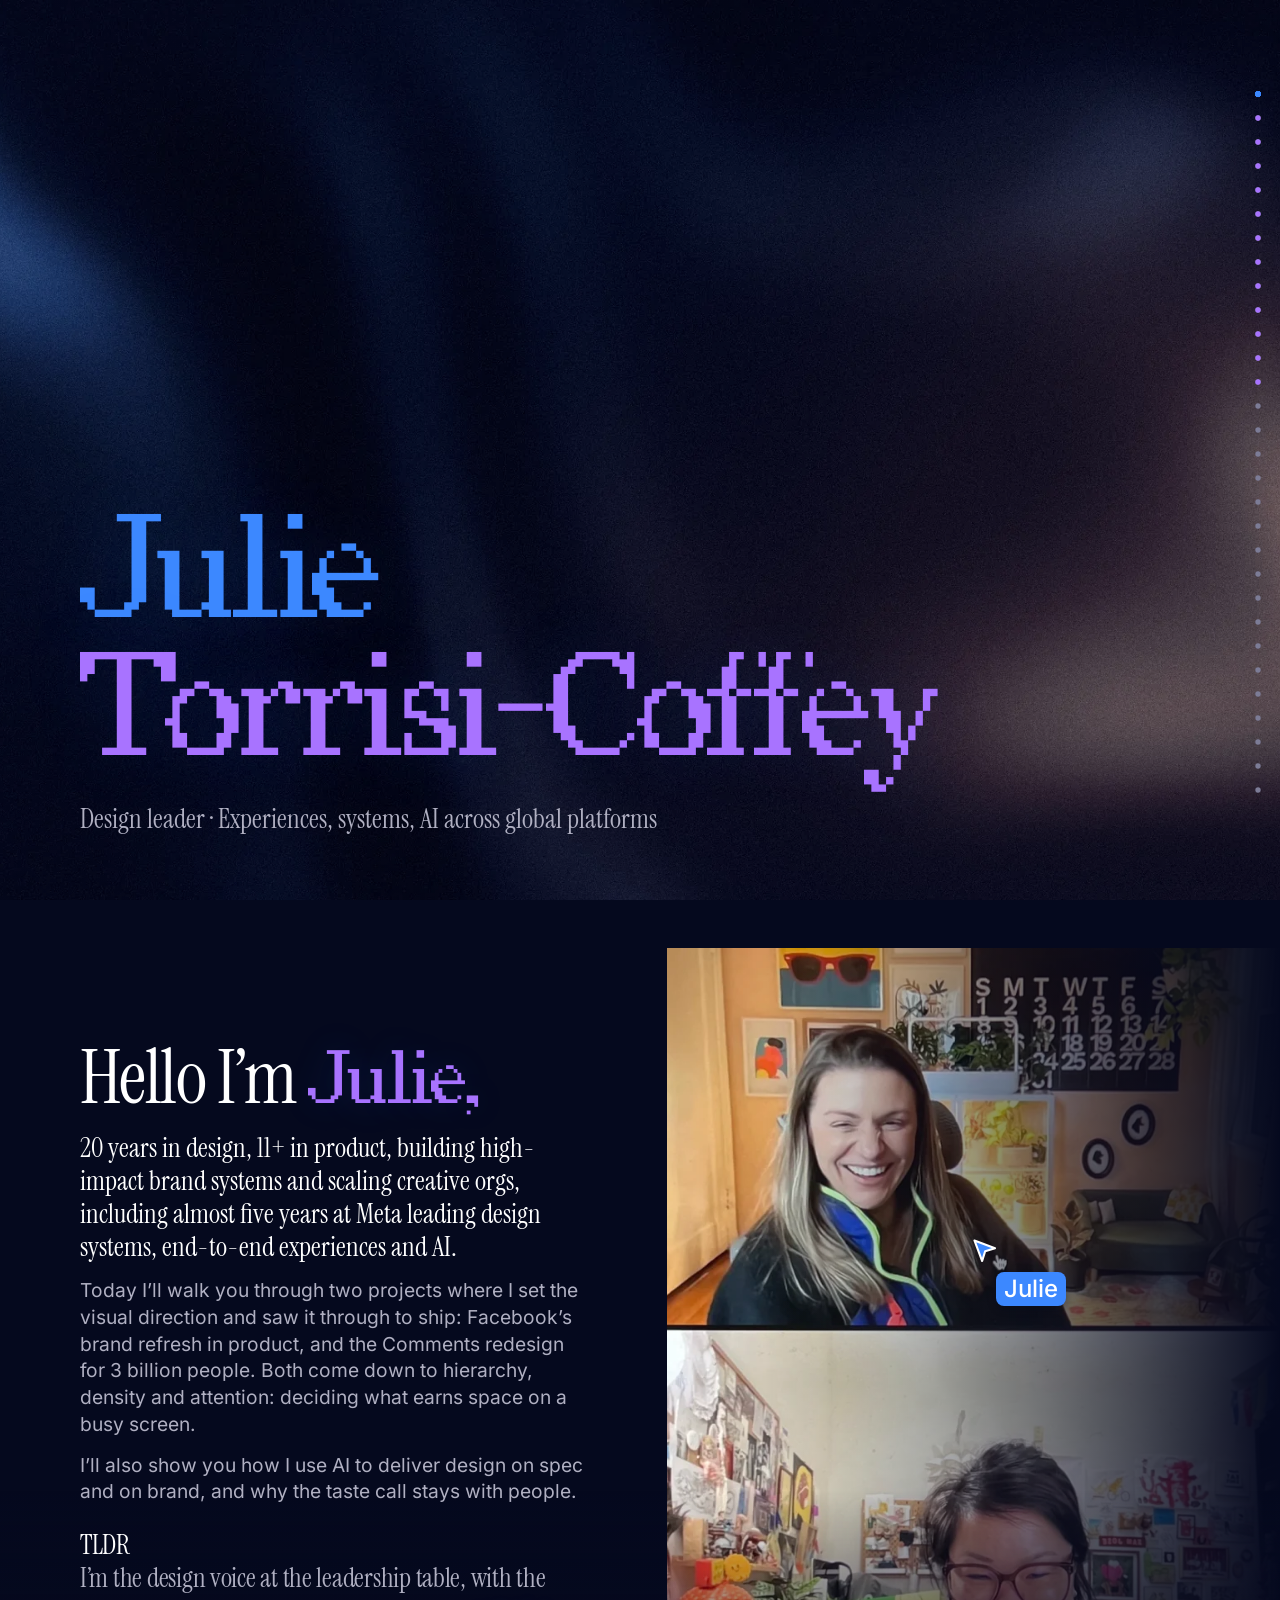
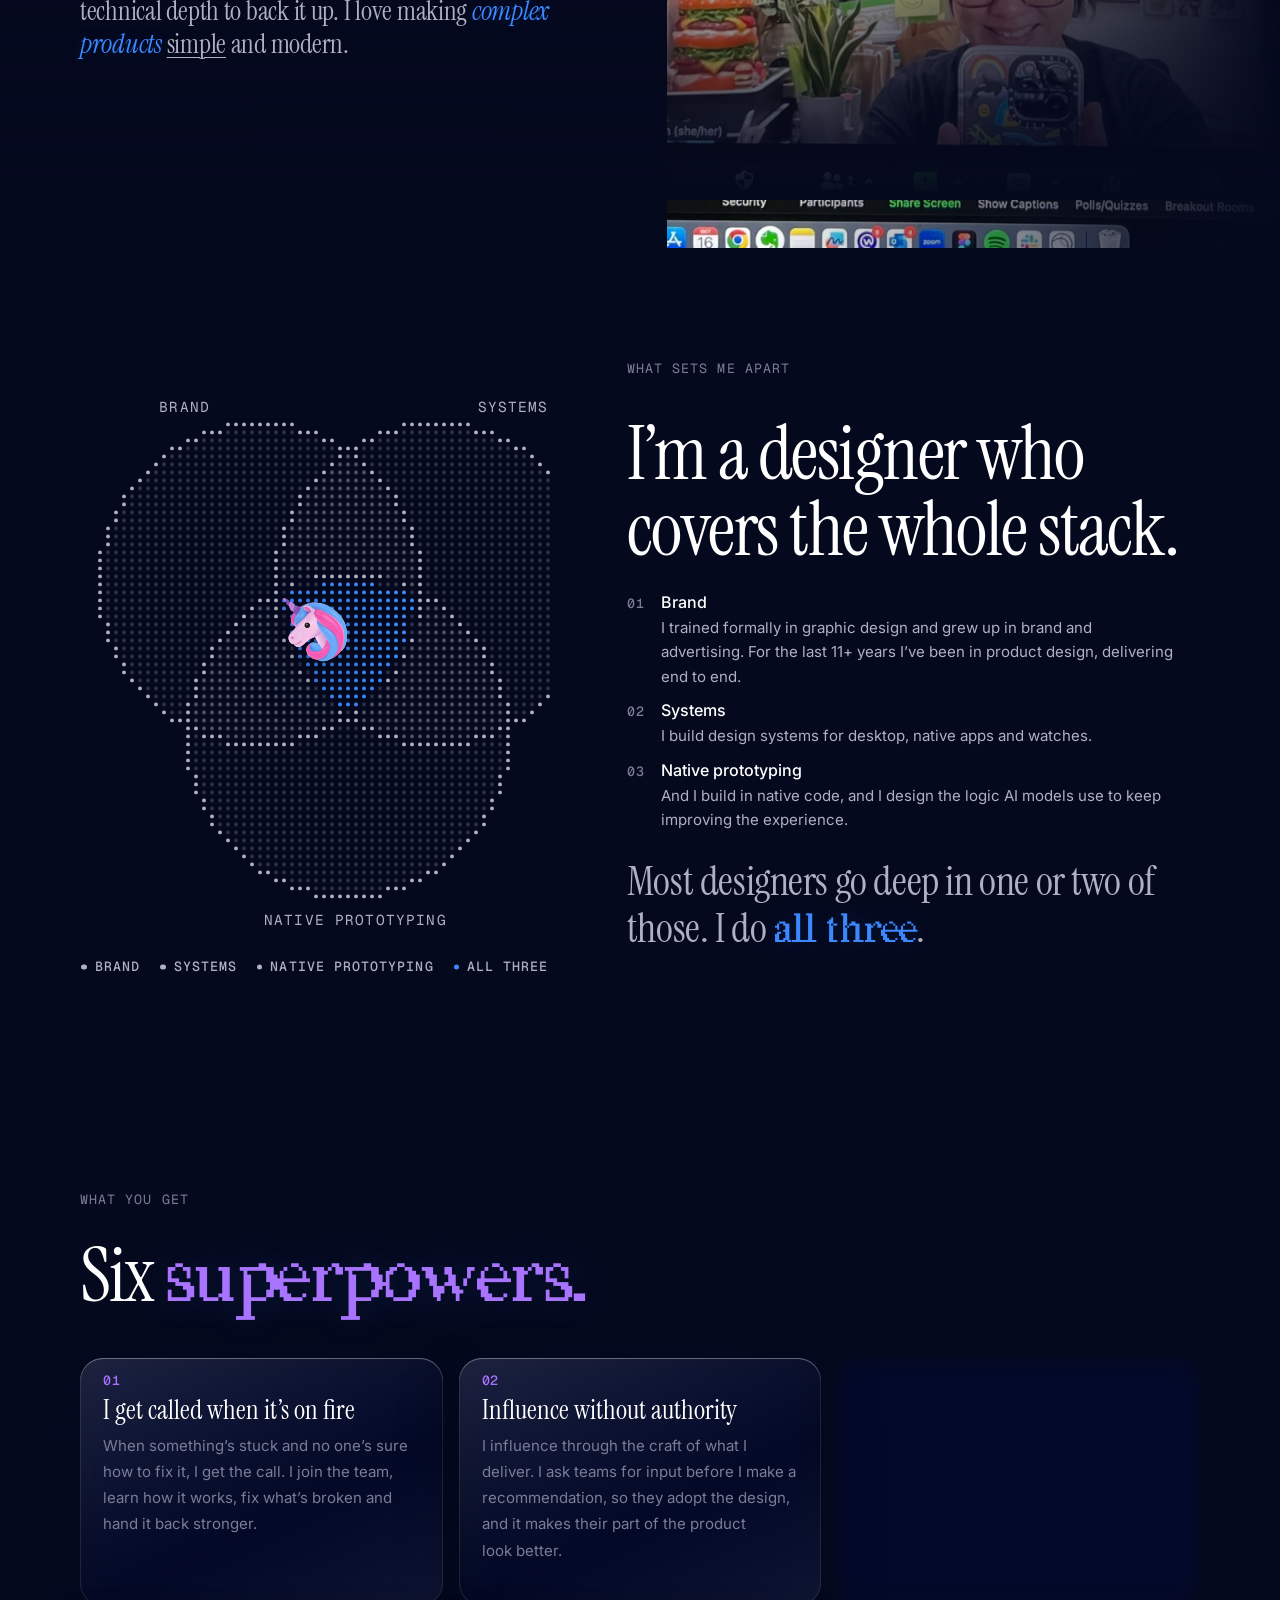
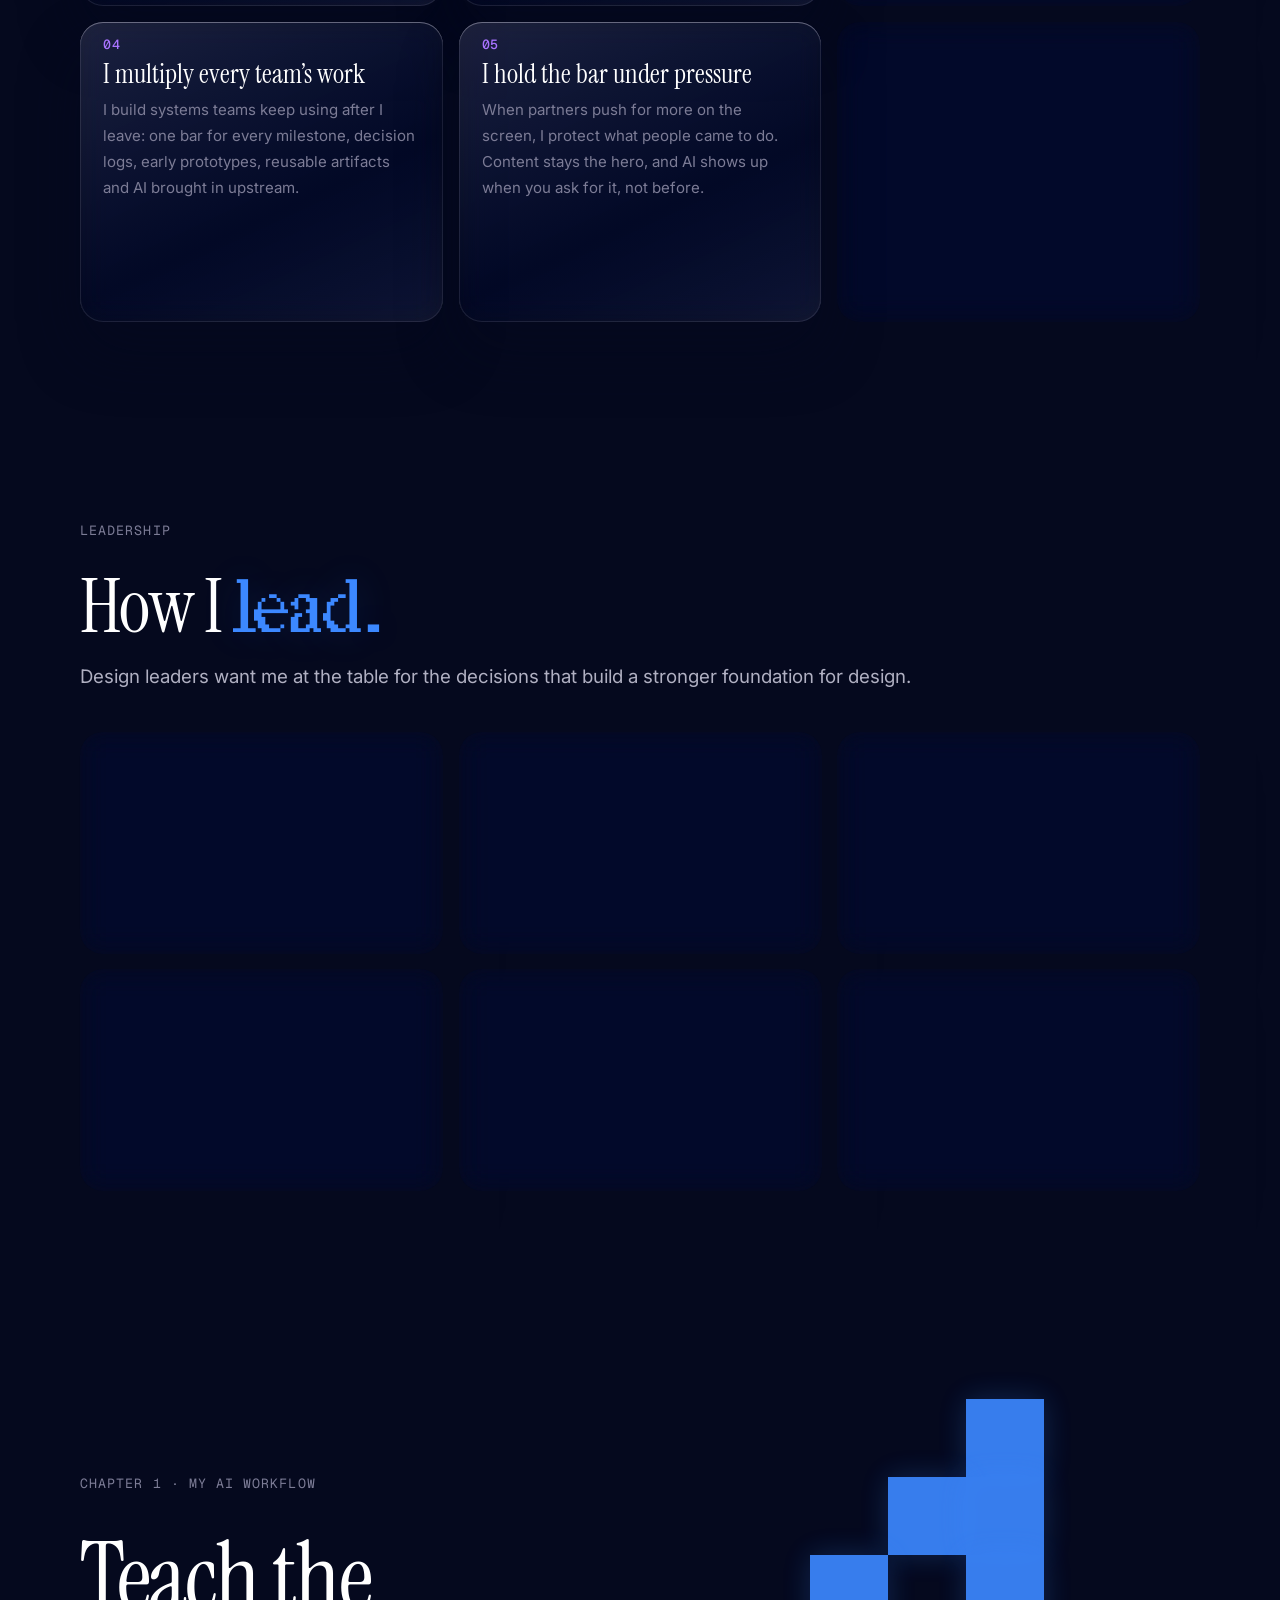
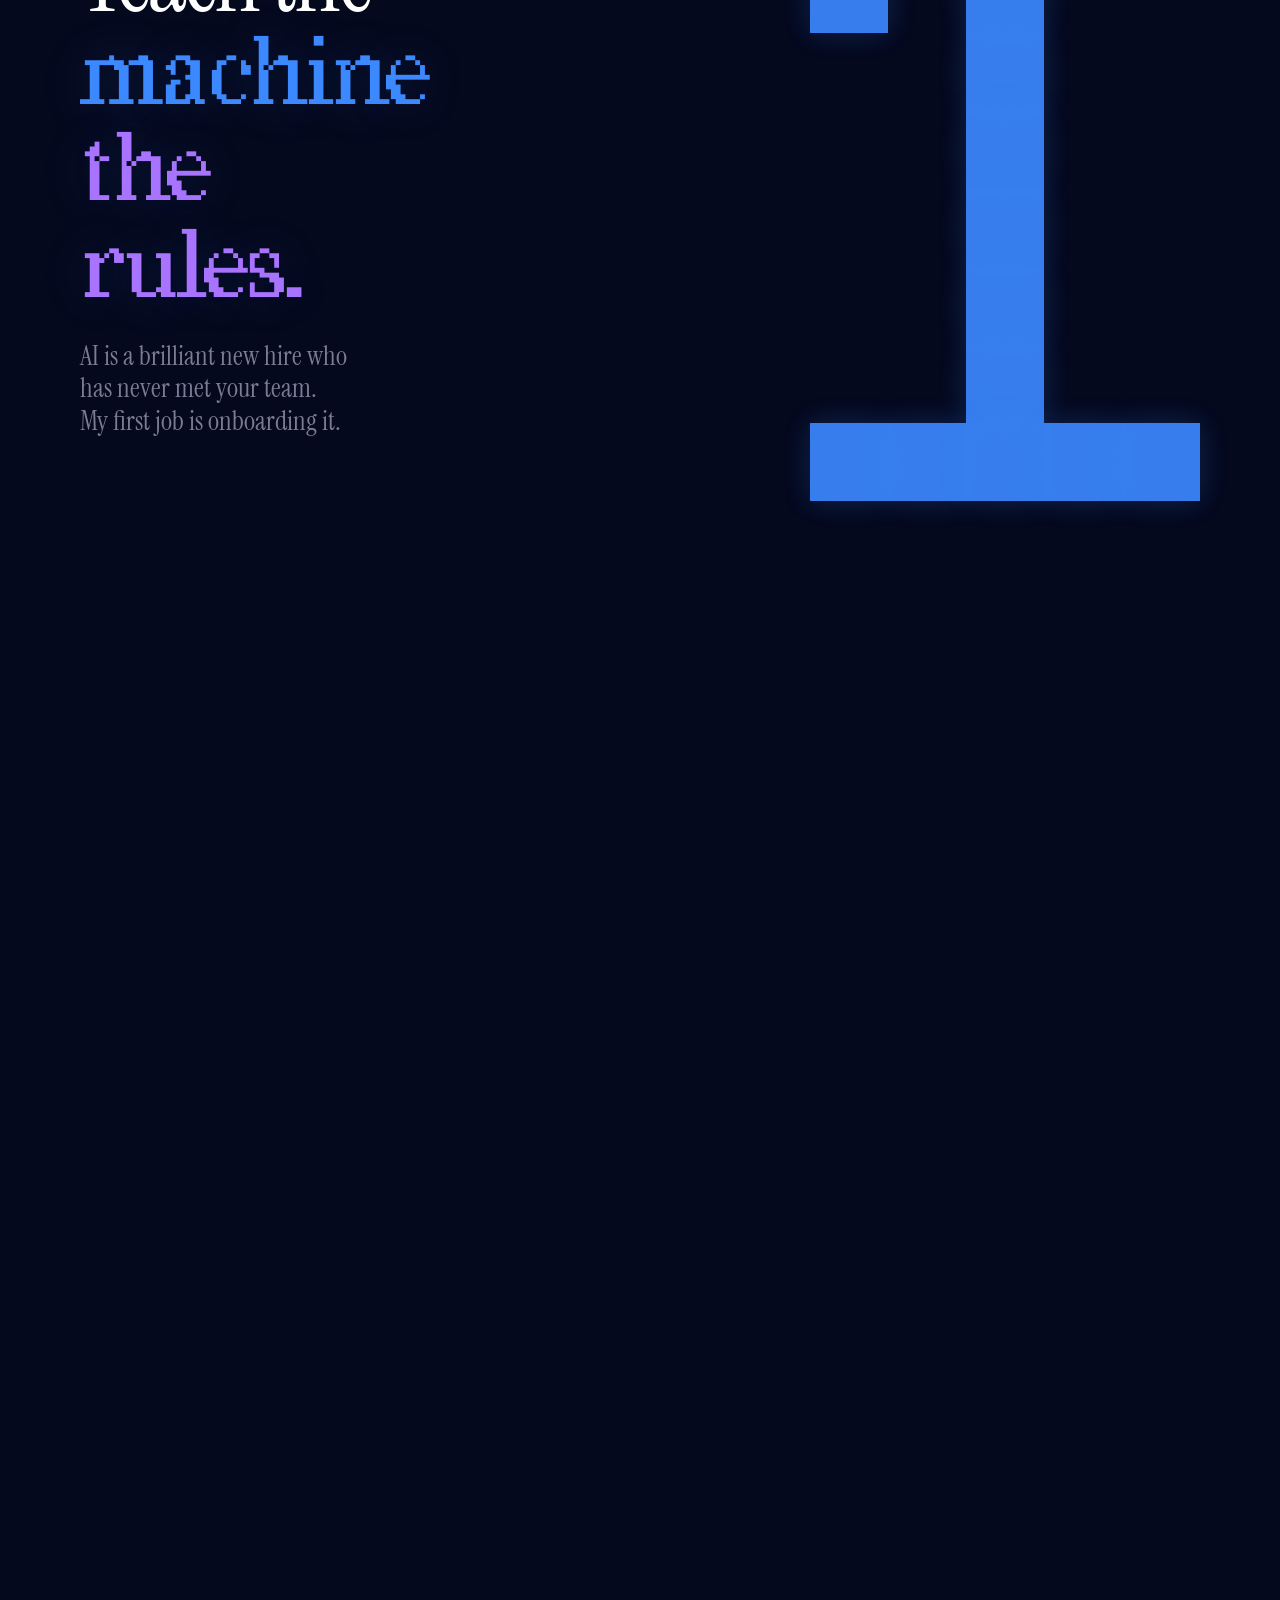
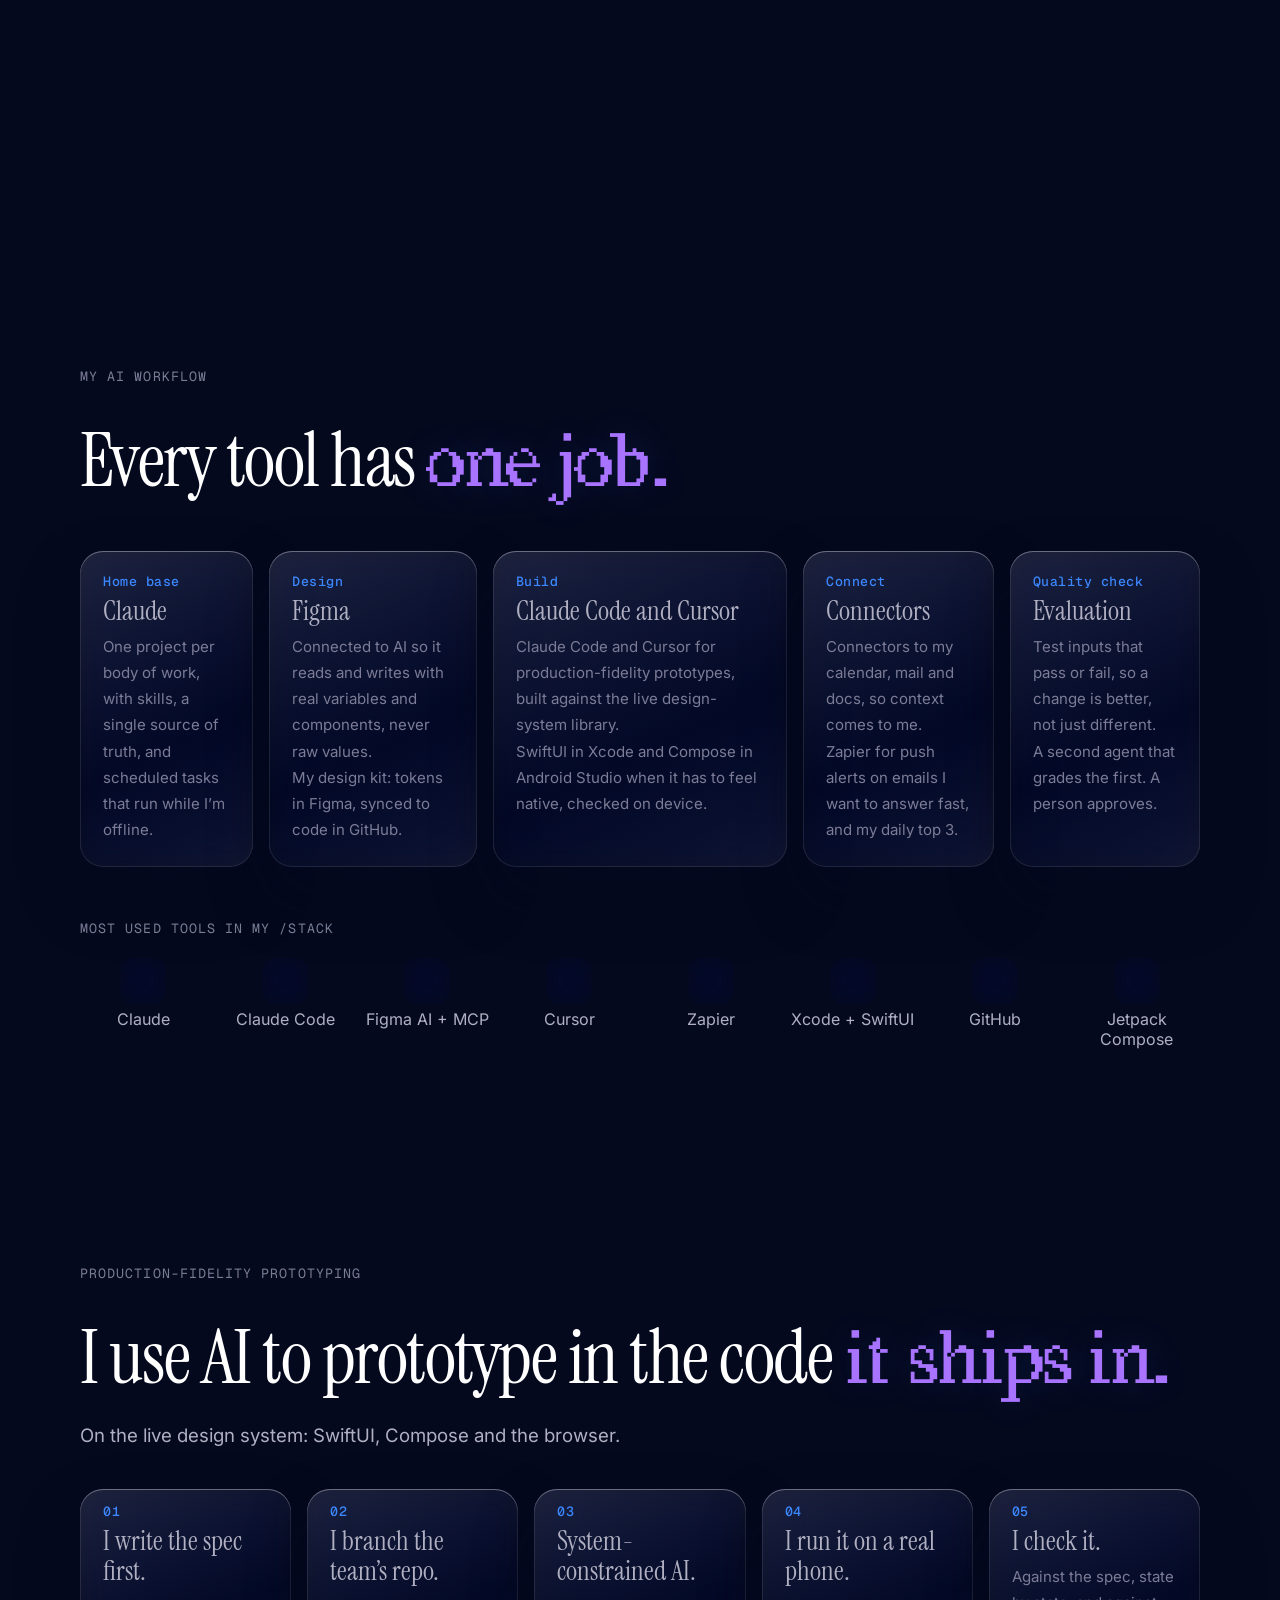
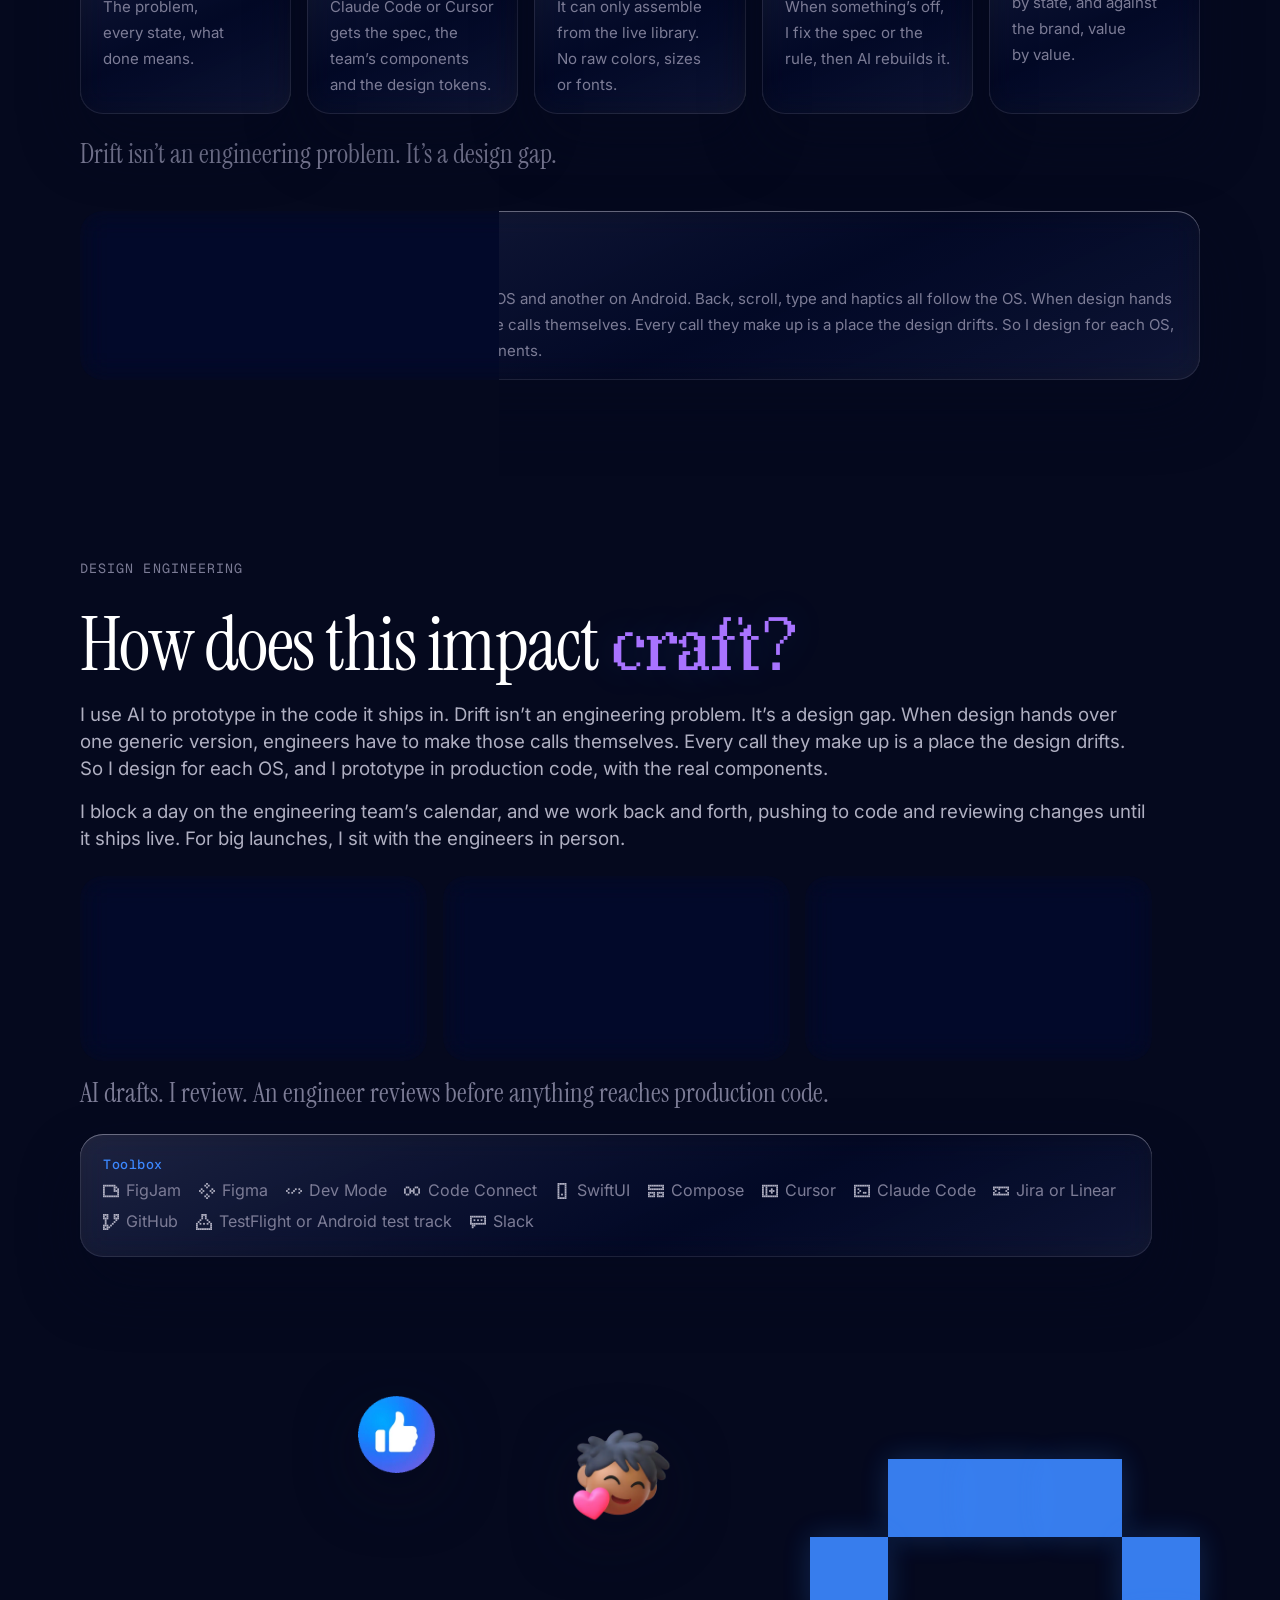
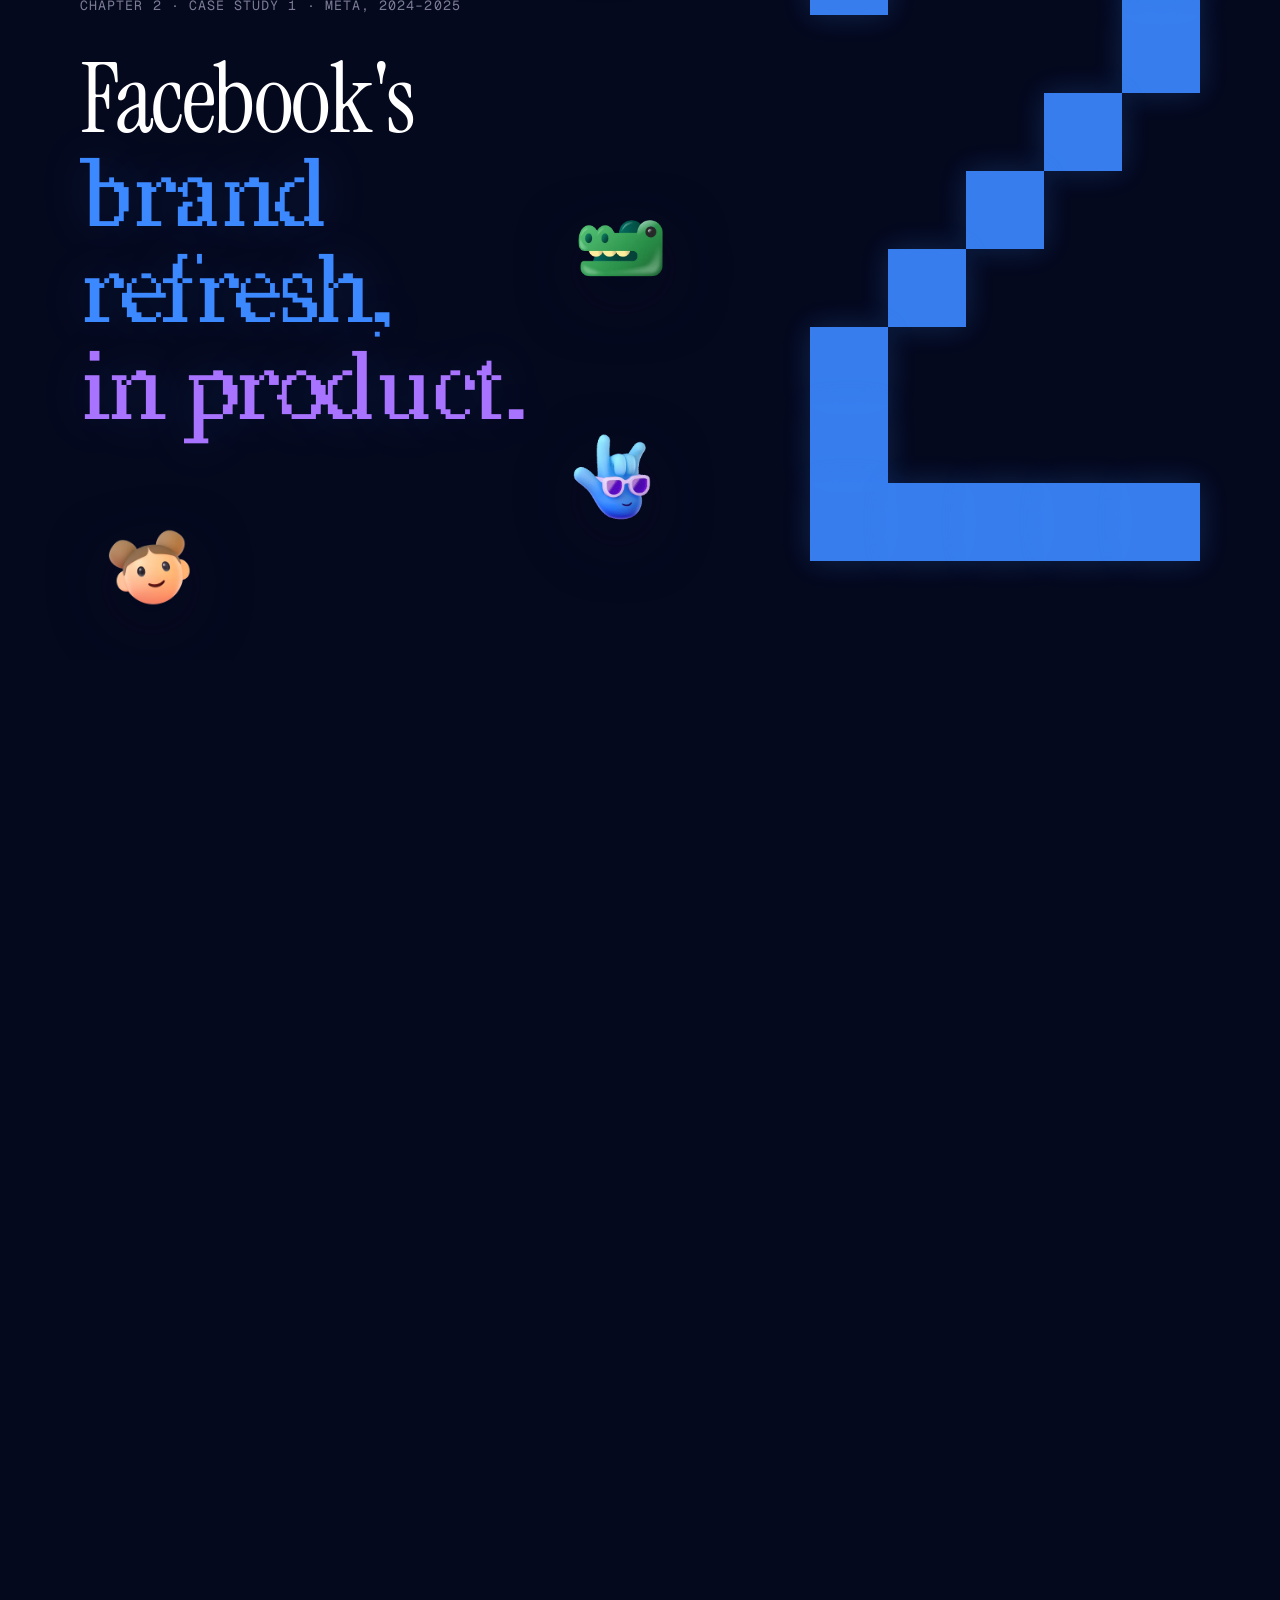
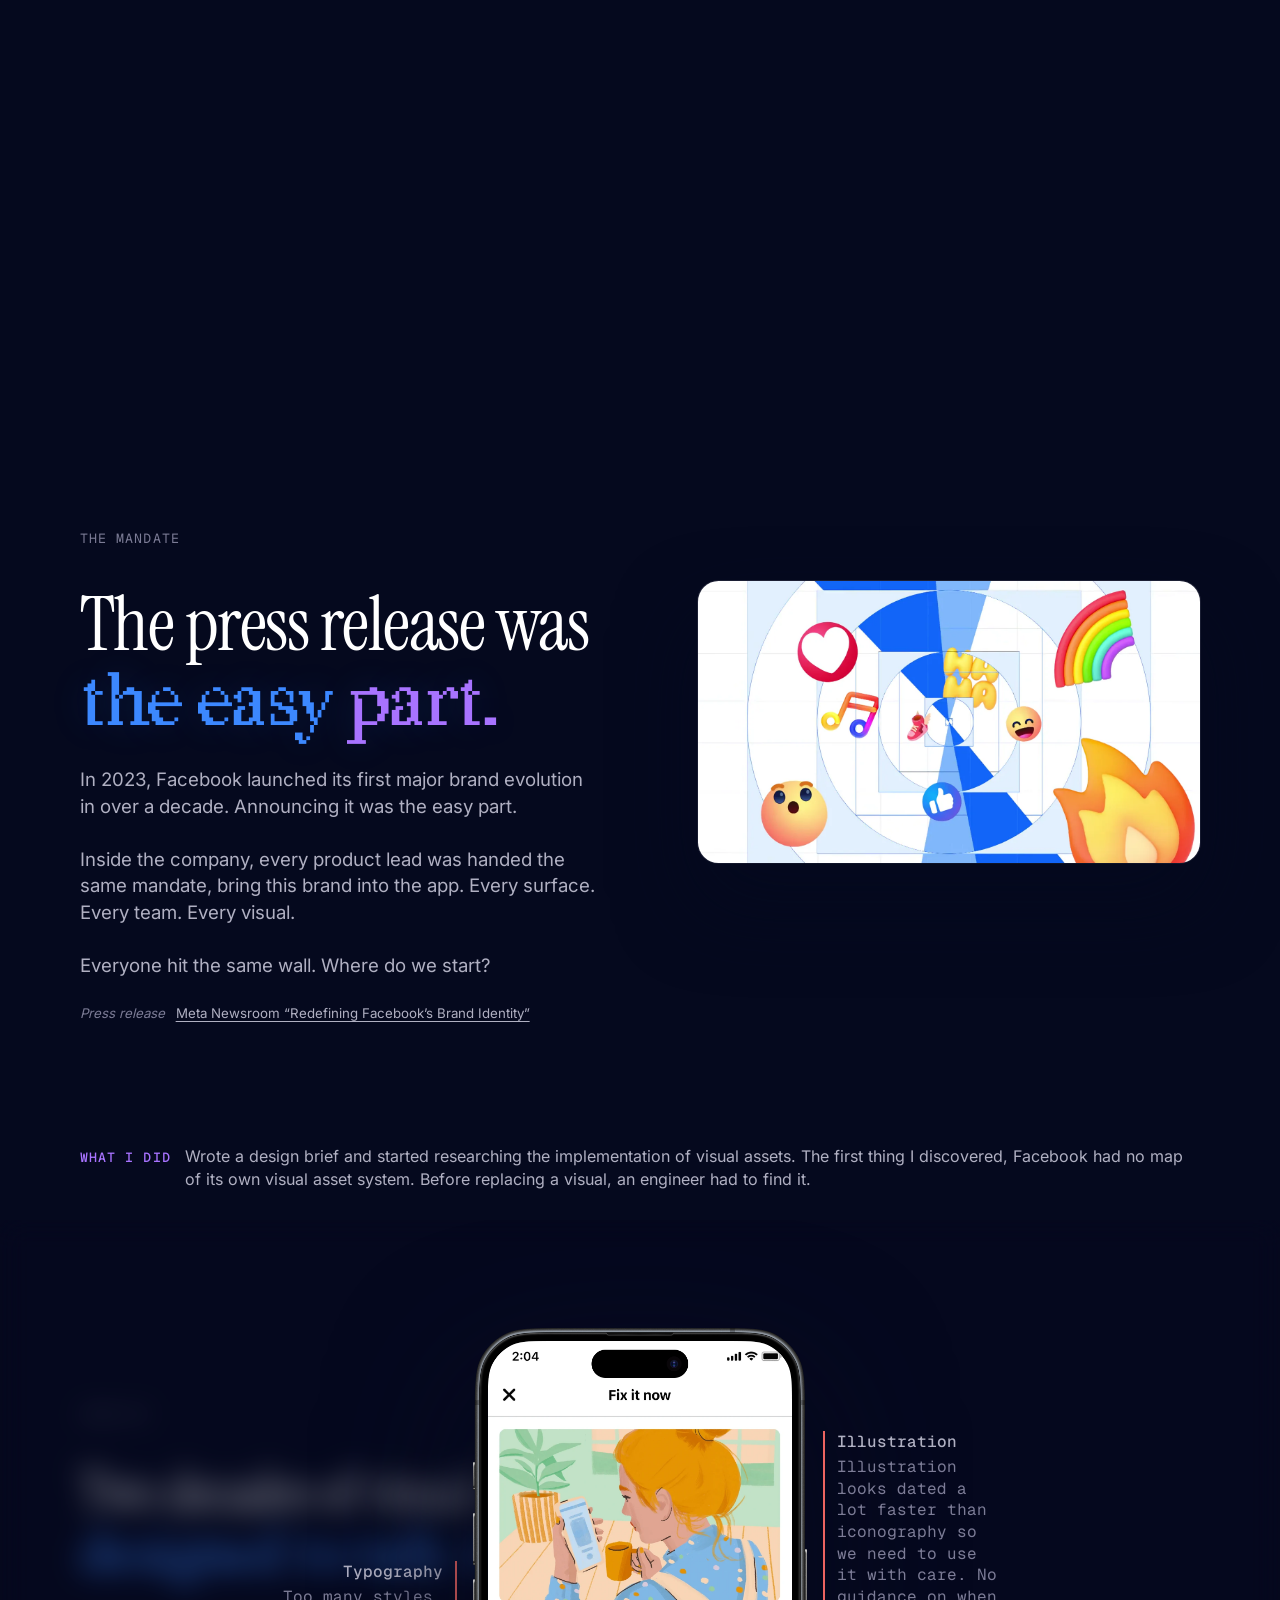
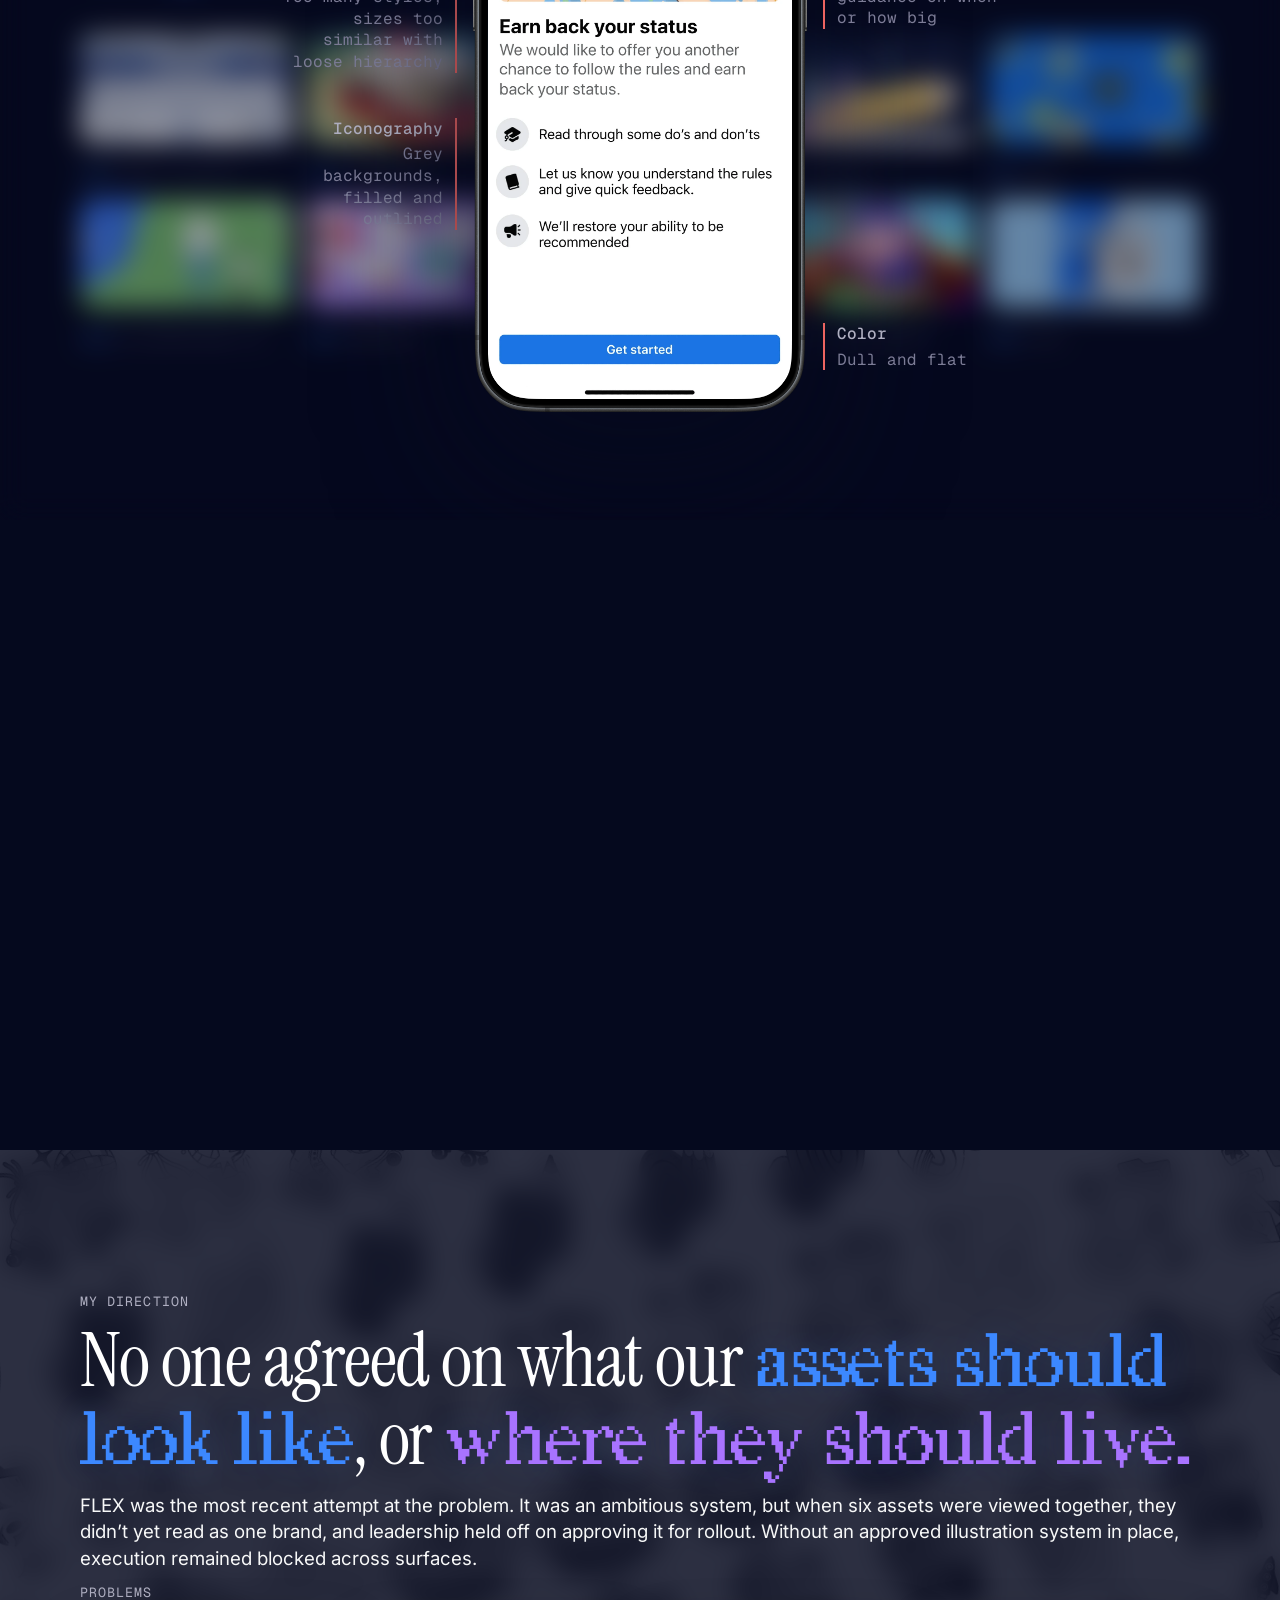
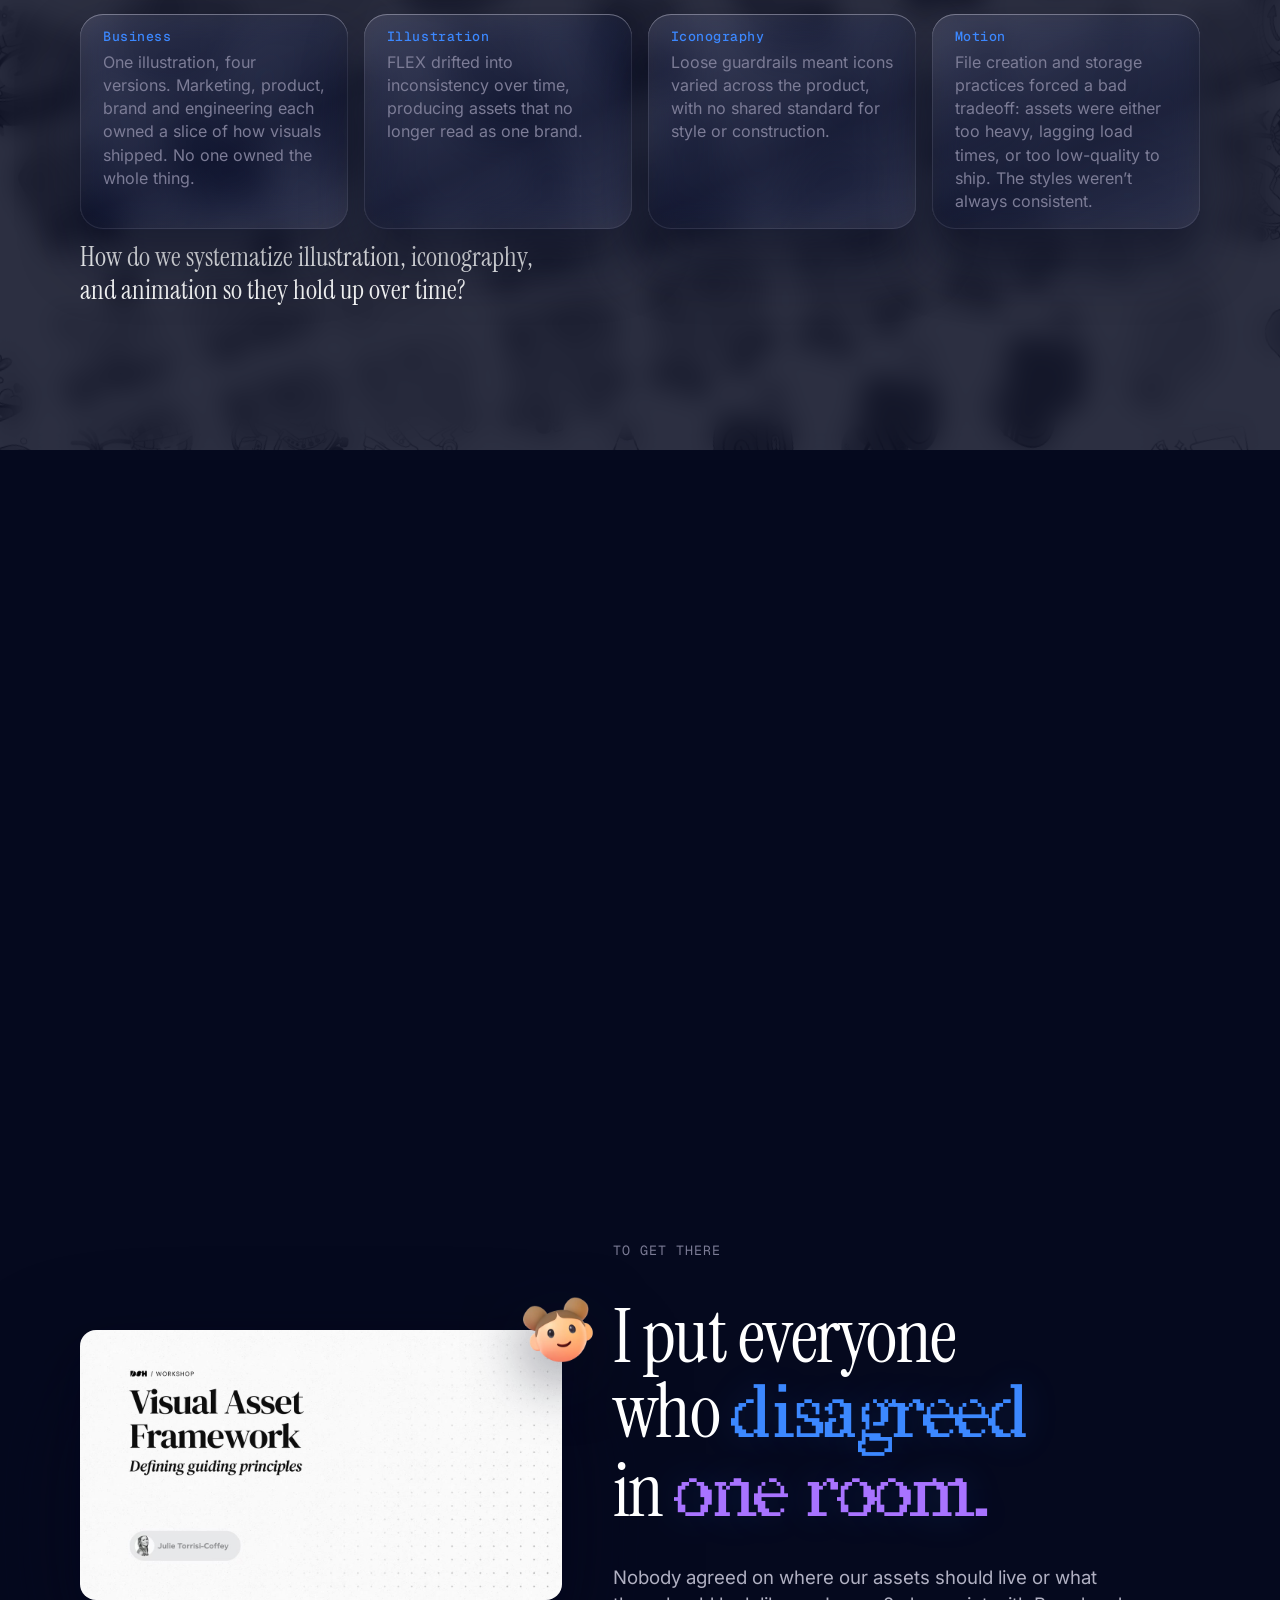
==== commit 725955ac: "Section rail: equal gaps on the board pitch + liquid bead; --ck-motion-duration-flow 450ms (master v" ====
--- a/index.html
+++ b/index.html
@@ -91,6 +91,7 @@
   --ck-motion-duration-instant: 100ms;
   --ck-motion-duration-quick: 200ms;
   --ck-motion-duration-standard: 300ms;
+  --ck-motion-duration-flow: 450ms;   /* 11/10 (Julie): the rail bead's one-pull jump across several slides */
   --ck-motion-duration-cinematic: 800ms;
   --ck-motion-duration-reduced: 150ms;
   --ck-motion-duration-hold: 4s;
@@ -512,6 +513,7 @@
   font: 400 12.8px/1 var(--font-mono, ui-monospace, monospace); letter-spacing: .08em; text-transform: uppercase; color: var(--pg-text-current);
   opacity: 0; transition: opacity var(--pg-dur-back) var(--pg-ease); }
 .ck-pager.is-tip .ck-pager-tip { opacity: 1; }
+.ck-pager .liq-fade { transition: opacity var(--pg-dur-reduced) var(--pg-ease); }
 .ck-pager-live { position: absolute; inline-size: 1px; block-size: 1px; overflow: hidden; clip-path: inset(50%); white-space: nowrap; }
 /* law 6: any key or press finishes whatever is still moving */
 .ck-pager.fin .ck-pager-board, .ck-pager.fin .bead, .ck-pager.fin .s { transition: none; }
@@ -2265,6 +2267,15 @@
     var n = parseFloat(v); return isNaN(n) ? fallback : n;
   }
   function reduced() { return root.dataset.motion === 'reduce' || matchMedia('(prefers-reduced-motion: reduce)').matches; }
+  function px(name) { var p = document.createElement('div'); p.style.cssText = 'position:absolute;visibility:hidden;inline-size:var(' + name + ')';
+    root.append(p); var w = p.getBoundingClientRect().width; p.remove(); return w; }
+  function ease(name) {   // the token's cubic-bezier as a function of t
+    var m = getComputedStyle(root).getPropertyValue(name).match(/cubic-bezier\(([^)]+)\)/); if (!m) return function (t) { return t; };
+    var c = m[1].split(',').map(parseFloat), x1 = c[0], y1 = c[1], x2 = c[2], y2 = c[3];
+    function b(a1, a2, s) { return 3 * a1 * s * (1 - s) * (1 - s) + 3 * a2 * s * s * (1 - s) + s * s * s; }
+    return function (t) { if (t <= 0) return 0; if (t >= 1) return 1; var lo = 0, hi = 1, s = t;
+      for (var i = 0; i < 24; i++) { s = (lo + hi) / 2; if (b(x1, x2, s) < t) lo = s; else hi = s; } return b(y1, y2, s); };
+  }
   function chevron(dir) {
     var cells = [[1, 0], [2, 1], [3, 2], [2, 3], [1, 4]], out = '';
     cells.forEach(function (c) { var x = (dir < 0 ? 4 - c[0] : c[0]) * 5 + 2.5, y = c[1] * 5 + 2.5;
@@ -2300,7 +2311,7 @@
     }
     host.replaceChildren(el);
 
-    var svg, board, bead, beads = [], lit = [], pos = [], cells = 0, pitch = 5, vertical = rail, room = Infinity, r = R, pairAcross = false;
+    var liq = null, svg, board, bead, beads = [], lit = [], pos = [], cells = 0, pitch = 5, vertical = rail, room = Infinity, r = R, pairAcross = false;
     function actOf(i) { var a = null; acts.forEach(function (x) { if (x.start <= i) a = x; }); return a; }
 
     function build() {
@@ -2319,9 +2330,13 @@
       for (var k = 0; k < items; k++) { pos.push(c); c += STEP; }
       cells = c - GAP + HALF;
       var across = pairAcross ? CURM : MARK;
-      pitch = Math.max(tok('--ck-component-pager-pitchMin', 3),
-        Math.min(tok('--ck-component-pager-pitchDense', 5), Math.floor(room / cells * 4) / 4));
-      r = U * tok('--ck-component-pager-dotDense', .8) / 2;
+      if (o.pitchToken) {   // 11/10 (Julie): the rail reads the dot board's pitch and dot, so every gap is a whole number of board cells
+        pitch = tok(o.pitchToken, 8); r = U * (px(o.dotToken) / pitch) / 2;
+      } else {
+        pitch = Math.max(tok('--ck-component-pager-pitchMin', 3),
+          Math.min(tok('--ck-component-pager-pitchDense', 5), Math.floor(room / cells * 4) / 4));
+        r = U * tok('--ck-component-pager-dotDense', .8) / 2;
+      }
       var W = (vertical ? across : cells) * U, H = (vertical ? cells : across) * U;
       svg = document.createElementNS(NS, 'svg');
       svg.setAttribute('viewBox', '0 0 ' + W + ' ' + H); svg.setAttribute('aria-hidden', 'true'); svg.setAttribute('focusable', 'false');
@@ -2339,10 +2354,69 @@
       pos.forEach(function (p) { dot(p, 0, 'a', board); });   // ahead: 1 dusk dot per page, no field
       lit = pos.map(function (p) { var g = document.createElementNS(NS, 'g'); dot(p, 0, 's', g); board.append(g); return g; });
       beads = []; bead = null;
-      if (fade) {
+      if (o.liquid) { liq = liquid(); bead = null; }
+      else if (fade) {
         beads = pos.map(function (p) { var g = document.createElementNS(NS, 'g'); g.setAttribute('class', 'bead'); pair(p, g); board.append(g); return g; });
       } else {
         bead = document.createElementNS(NS, 'g'); bead.setAttribute('class', 'bead'); pair(pos[0], bead); board.append(bead);
+      }
+      // liquid bead (11/10, Julie): at rest one lit-dot circle; while moving it stretches out of its dot, necks, and merges into the next.
+      // A static goo filter (blur + alpha threshold) sits on this blue layer only; the circles move on transform only; the crisp
+      // circles are merged back on top, so the rest state is exactly a lit dot and the lilac and dusk dots never pass through the filter.
+      function liquid() {
+        var K = 5, NECK = [1, .8, .68, .76, .9], gid = 'ck-goo-' + Math.random().toString(36).slice(2, 7);
+        var defs = document.createElementNS(NS, 'defs');
+        defs.innerHTML = '<filter id="' + gid + '" x="-100%" y="-100%" width="300%" height="300%" color-interpolation-filters="sRGB">' +
+          '<feGaussianBlur in="SourceGraphic" stdDeviation="' + (r * .6) + '" result="b"/>' +
+          '<feColorMatrix in="b" mode="matrix" values="1 0 0 0 0  0 1 0 0 0  0 0 1 0 0  0 0 0 24 -10" result="g"/>' +
+          '<feMerge><feMergeNode in="g"/><feMergeNode in="SourceGraphic"/></feMerge></filter>';
+        svg.prepend(defs);
+        var g = document.createElementNS(NS, 'g'); g.setAttribute('class', 'bead liq'); g.setAttribute('filter', 'url(#' + gid + ')');
+        var ghost = document.createElementNS(NS, 'g'); ghost.setAttribute('class', 'bead liq-fade'); ghost.style.opacity = 0;
+        function circ(parent) { var p = at(pos[0], 0), e = document.createElementNS(NS, 'circle');
+          e.setAttribute('cx', p[0]); e.setAttribute('cy', p[1]); e.setAttribute('r', r); e.style.transformBox = 'fill-box'; e.style.transformOrigin = 'center'; parent.append(e); return e; }
+        var parts = []; for (var i = 0; i < K; i++) parts.push(circ(g));
+        var drop = circ(g), old = circ(ghost);
+        board.append(g, ghost);
+        var head = 0, tw = null, hist = [], raf = 0, target = 0, maxSep = r * .95, cell = STEP * U, E = ease('--ck-motion-easing-enter'), LAG = tok('--ck-motion-stagger', 40);
+        function ms(n) { return tok(n, 300); }
+        function put(e, d, s) { e.style.transform = (vertical ? 'translateY(' : 'translateX(') + d + 'px) scale(' + s + ')'; }
+        function rest() { cancelAnimationFrame(raf); raf = 0; tw = null; head = target; hist = [];
+          parts.forEach(function (e) { put(e, target, 1); }); put(drop, target, 1); }
+        function frame(now) {
+          var e = E, lag = LAG;   // read once per move, never per frame (no style recalc in the loop)
+          if (tw) { var k = Math.min(1, (now - tw.t0) / tw.dur); head = tw.from + (tw.to - tw.from) * e(k); }
+          hist.push([now, head]); while (hist.length > 2 && hist[1][0] < now - K * lag) hist.shift();
+          function at_(t) { for (var j = hist.length - 1; j >= 0; j--) if (hist[j][0] <= t) return hist[j][1]; return hist[0][1]; }
+          var p = [head], dir = target >= head ? 1 : -1;
+          for (var i = 1; i < K; i++) { var q = at_(now - i * lag), prev = p[i - 1];
+            if (Math.abs(q - prev) > maxSep) q = prev + Math.sign(q - prev) * maxSep; p.push(q); }
+          var len = Math.abs(p[K - 1] - p[0]), s = Math.min(1, len / ((K - 1) * maxSep));
+          p.forEach(function (d, i) { put(parts[i], d, 1 - s * (1 - NECK[i])); });   // blob · neck · blob: the head leads, the middle thins, the tail still holds its dot
+          put(drop, target, Math.max(0, Math.min(1, 1 - Math.abs(target - head) / cell)));   // the next dot swells to meet it: two drops merge
+          var done = (!tw || now - tw.t0 >= tw.dur) && len < .01 && Math.abs(head - target) < .01;
+          if (done) rest(); else raf = requestAnimationFrame(frame);
+        }
+        return {
+          to: function (d, first) {
+            if (first) { target = d; rest(); return; }
+            if (reduced()) {   // law 10: no stretch. The bead fades out of the old dot and into the new one.
+              put(old, target, 1); ghost.style.transition = 'none'; ghost.style.opacity = 1; g.removeAttribute('filter');
+              g.classList.add('liq-fade'); g.style.transition = 'none'; g.style.opacity = 0; target = d; rest();
+              requestAnimationFrame(function () { requestAnimationFrame(function () {
+                ghost.style.transition = ''; g.style.transition = ''; ghost.style.opacity = 0; g.style.opacity = 1; }); });
+              return;
+            }
+            g.setAttribute('filter', 'url(#' + gid + ')'); g.classList.remove('liq-fade'); g.style.opacity = '';
+            E = ease('--ck-motion-easing-enter'); LAG = tok('--ck-motion-stagger', 40);
+            var steps = Math.abs(d - head) / cell;
+            target = d; tw = { from: head, to: d, t0: performance.now(),
+              dur: steps > 1.01 ? ms('--ck-motion-duration-flow') : ms('--ck-motion-duration-standard') };
+            if (!raf) raf = requestAnimationFrame(frame);
+          },
+          snap: function () { if (raf || tw) rest(); ghost.style.transition = 'none'; ghost.style.opacity = 0; g.style.transition = 'none'; g.style.opacity = '';
+            requestAnimationFrame(function () { ghost.style.transition = ''; g.style.transition = ''; }); }
+        };
       }
       view.replaceChildren(svg);
       var full = (vertical ? H : W) / U * pitch;
@@ -2355,6 +2429,7 @@
       if (first) el.classList.add('fin');
       lit.forEach(function (g, k) { var on = !loop && k < cur; for (var n = g.firstChild; n; n = n.nextSibling) n.classList.toggle('on', on); });
       if (fade) beads.forEach(function (g, k) { g.classList.toggle('on', k === cur); });
+      else if (liq) liq.to((pos[cur] - pos[0]) * U, first);
       else { var d = (pos[cur] - pos[0]) * U; bead.style.transform = vertical ? 'translateY(' + d + 'px)' : 'translateX(' + d + 'px)'; }
       var total = cells * pitch, size = parseFloat(view.style[vertical ? 'blockSize' : 'inlineSize']) || total;
       var off = 0;
@@ -2383,7 +2458,8 @@
         var dd = Math.hypot(rr.left + rr.width / 2 - e.clientX, rr.top + rr.height / 2 - e.clientY); if (dd < best) { best = dd; k = j; } });
       return k;
     }
-    function finish() { el.classList.add('fin'); requestAnimationFrame(function () { requestAnimationFrame(function () { el.classList.remove('fin'); }); }); }
+    if (o.liquid) { addEventListener('keydown', function () { if (liq) liq.snap(); }, true); addEventListener('pointerdown', function () { if (liq) liq.snap(); }, true); }
+    function finish() { if (liq) liq.snap(); el.classList.add('fin'); requestAnimationFrame(function () { requestAnimationFrame(function () { el.classList.remove('fin'); }); }); }
 
     if (prev) [prev, next].forEach(function (b) { b.addEventListener('click', function () { go(cur + (+b.dataset.dir), 'arrow'); }); });
     view.addEventListener('click', function (e) { go(nearest(e), 'board'); });
@@ -2425,7 +2501,9 @@
   const where = () => { const y = scrollY + innerHeight * .5; let i = 0; while (i + 1 < tops.length && tops[i + 1] <= y) i++; return i; };
   const go = i => scrollTo({ top: tops[i], behavior: reduced() ? 'auto' : 'smooth' });
   measure();
-  const pager = window.CadencePager(nav, { mode: 'rail', items: secs.length, start: where(), acts, noun: 'Slide', onGo: i => go(i) });
+  let jump = null, jumpT = 0;
+  const pager = window.CadencePager(nav, { mode: 'rail', items: secs.length, start: where(), acts, noun: 'Slide', lineCells: 1, liquid: true,
+    pitchToken: '--ck-board-pitch', dotToken: '--ck-board-dot', onGo: i => { jump = i; clearTimeout(jumpT); jumpT = setTimeout(() => { jump = null; }, 2000); go(i); } });
   const live = document.createElement('span'); live.className = 'ck-pager-live'; live.setAttribute('aria-live', 'polite'); nav.append(live);
   const actOf = i => { let a = acts[0]; acts.forEach(x => { if (x.start <= i) a = x; }); return a; };
   let raf = 0, quiet = 0;
@@ -2433,7 +2511,7 @@
   nav.dataset.act = actOf(where()).name;
   addEventListener('scroll', () => {
     nav.classList.add('is-active'); clearTimeout(idle); idle = setTimeout(() => nav.classList.remove('is-active'), idleMs());
-    if (!raf) raf = requestAnimationFrame(() => { raf = 0; pager.go(where()); nav.dataset.act = actOf(where()).name; });
+    if (!raf) raf = requestAnimationFrame(() => { raf = 0; const w = where(); if (jump !== null) { if (w !== jump) return; jump = null; } pager.go(w); nav.dataset.act = actOf(w).name; });
     clearTimeout(quiet); quiet = setTimeout(() => { const i = pager.index; live.textContent = `Slide ${i + 1} of ${secs.length}: ${actOf(i).name}`; },
       parseFloat(getComputedStyle(h).getPropertyValue('--ck-motion-duration-hold')) * 1000 / 8);
   }, { passive: true });
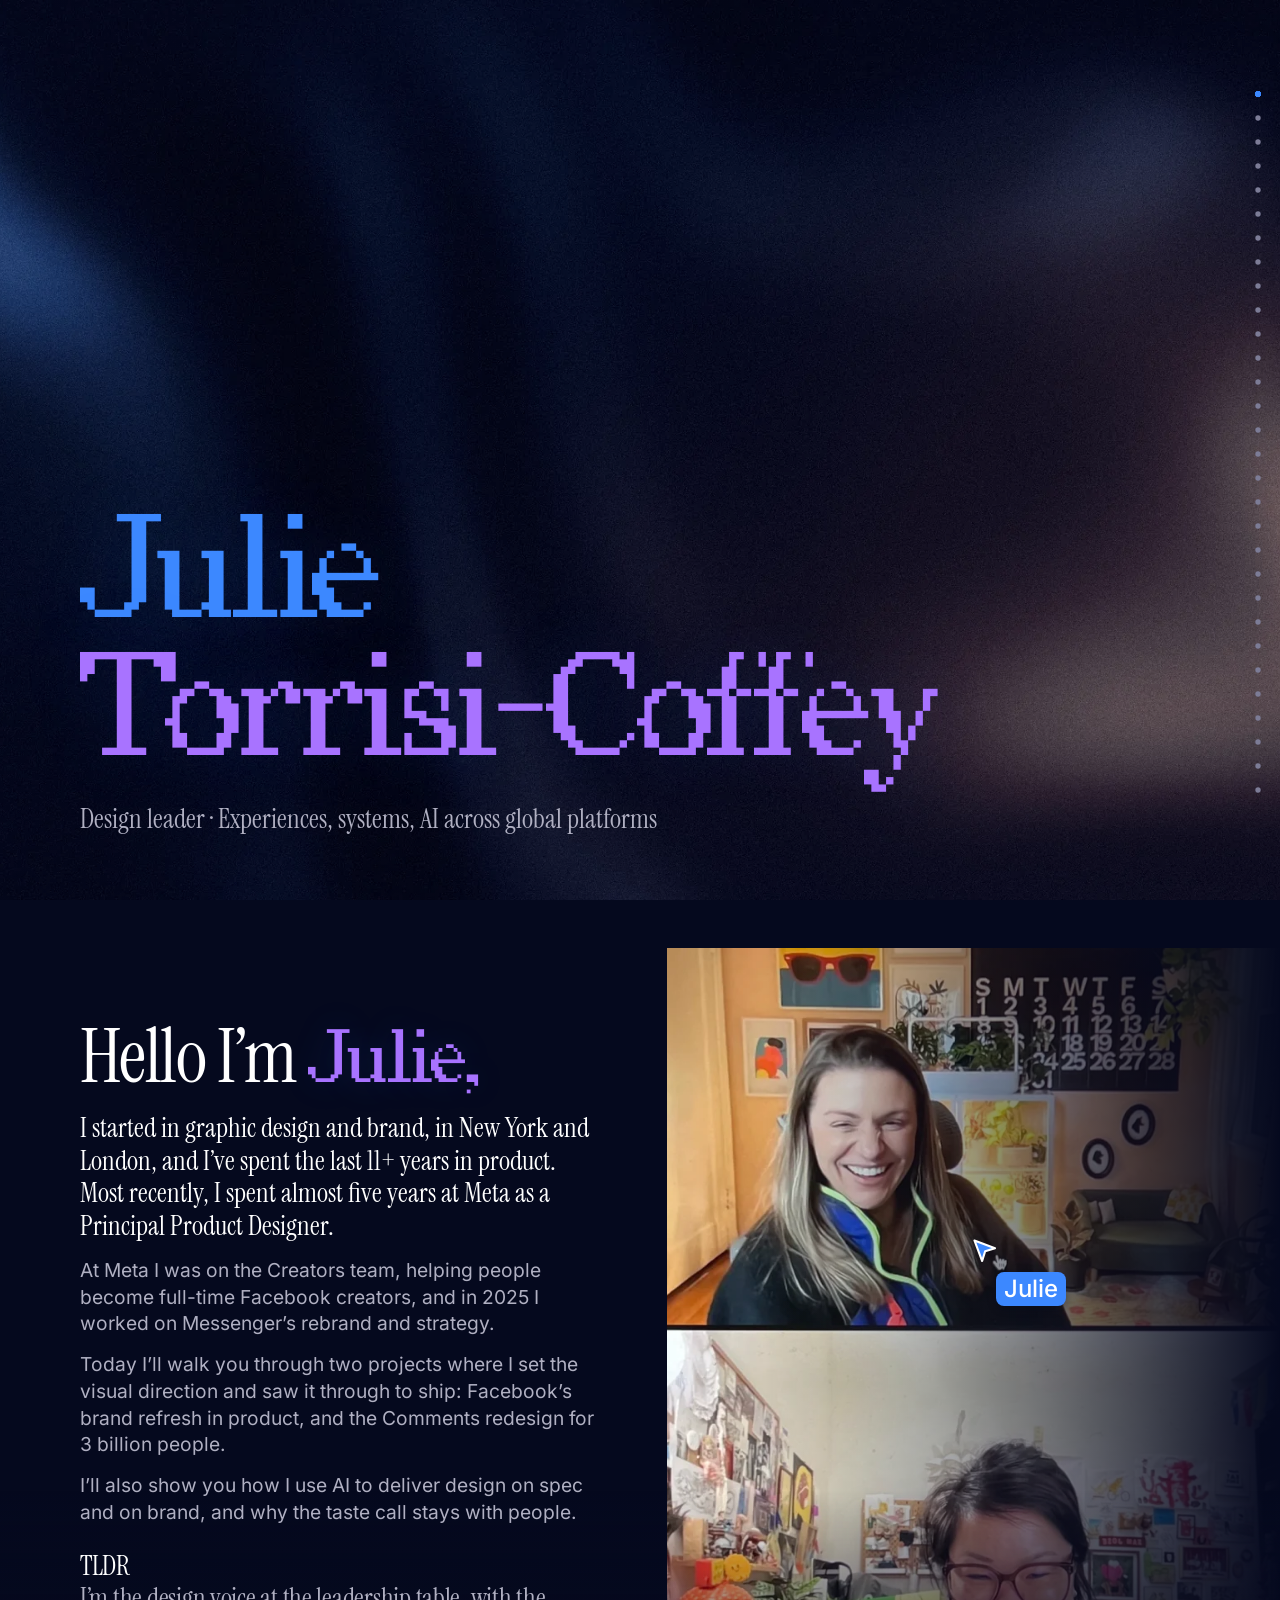
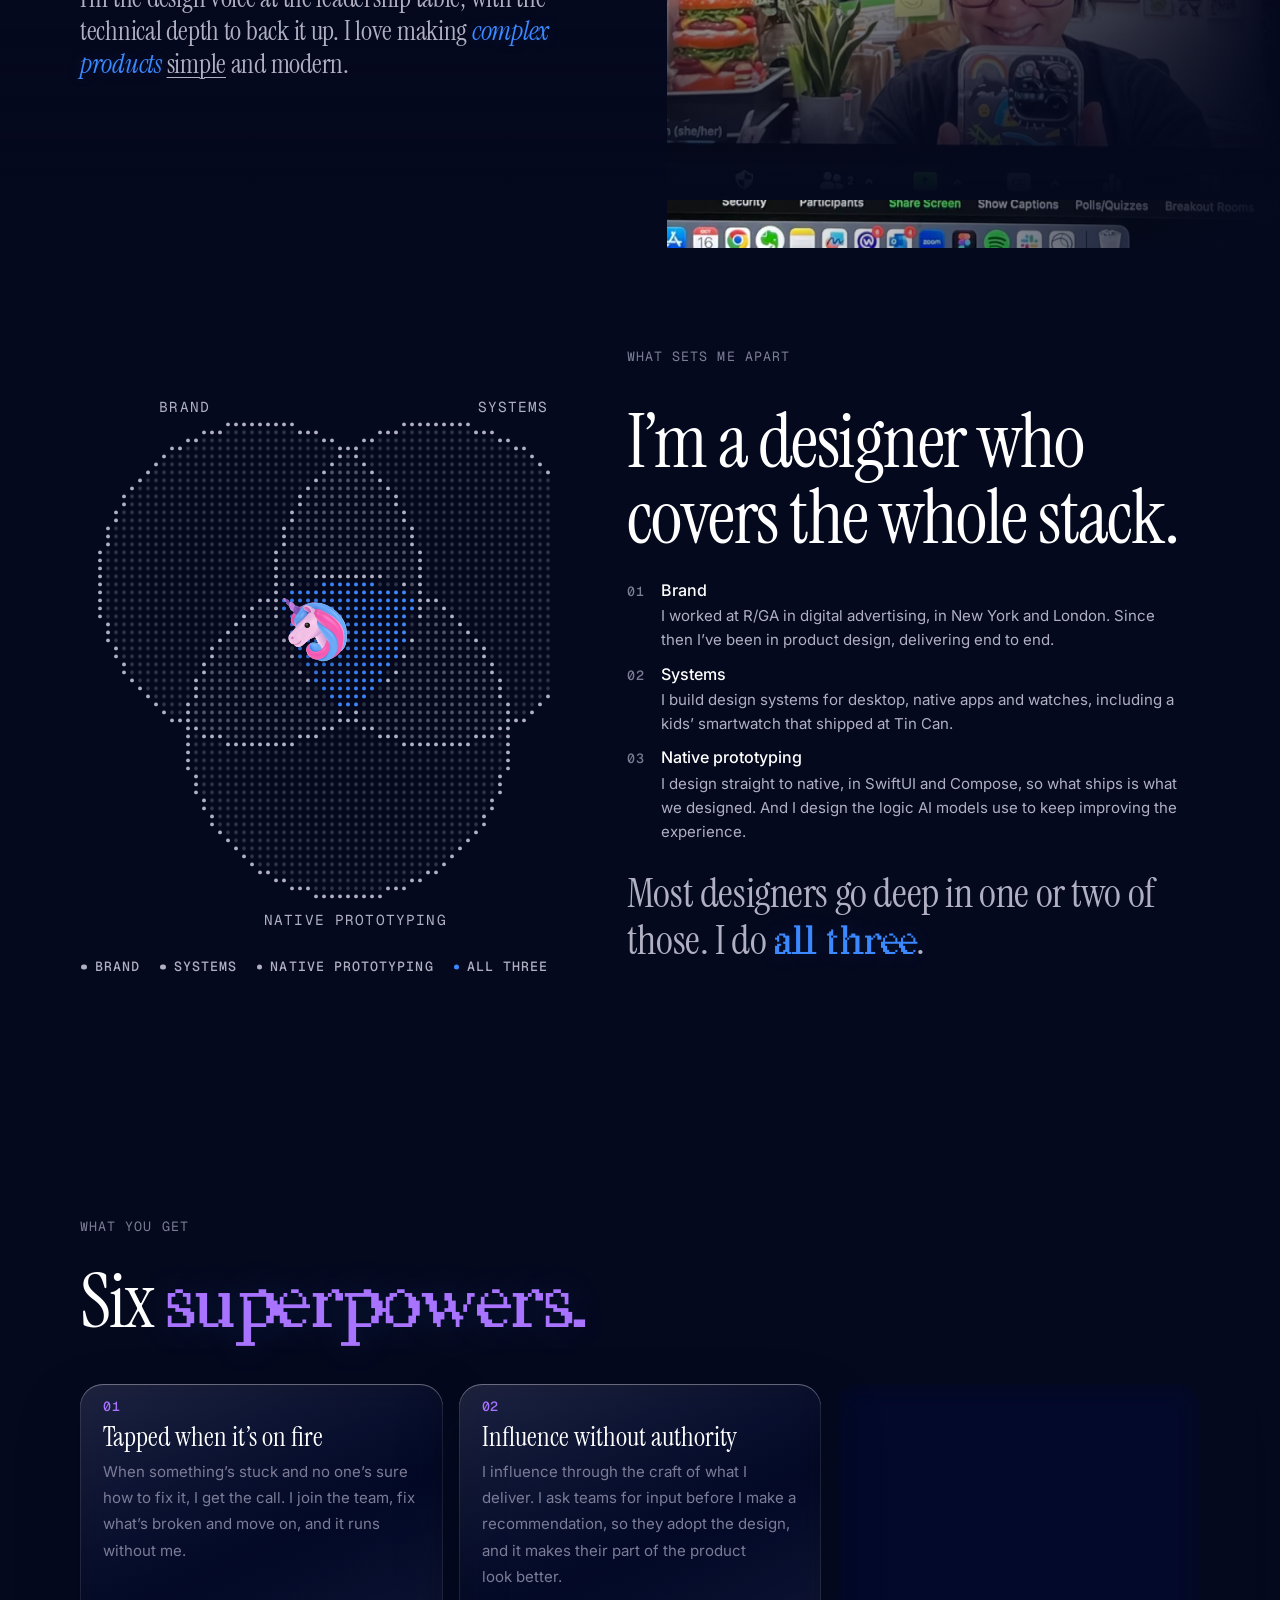
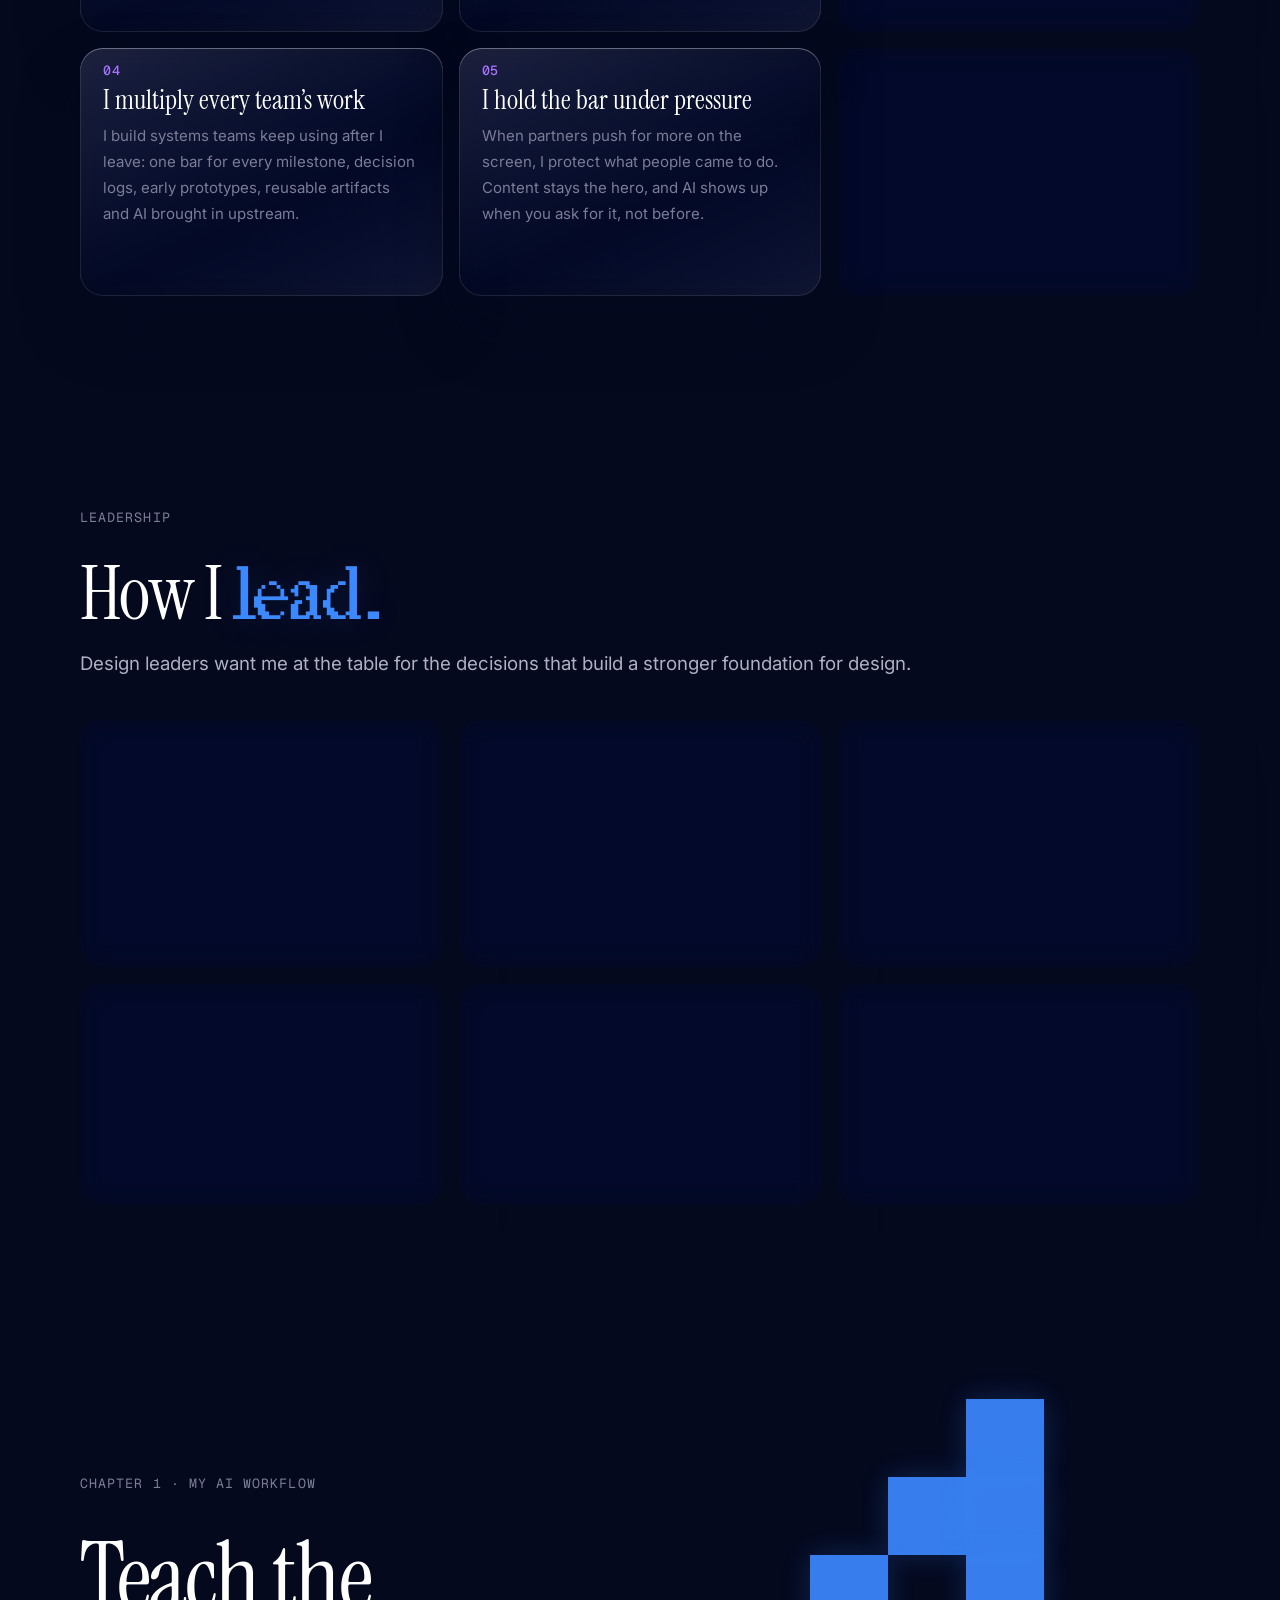
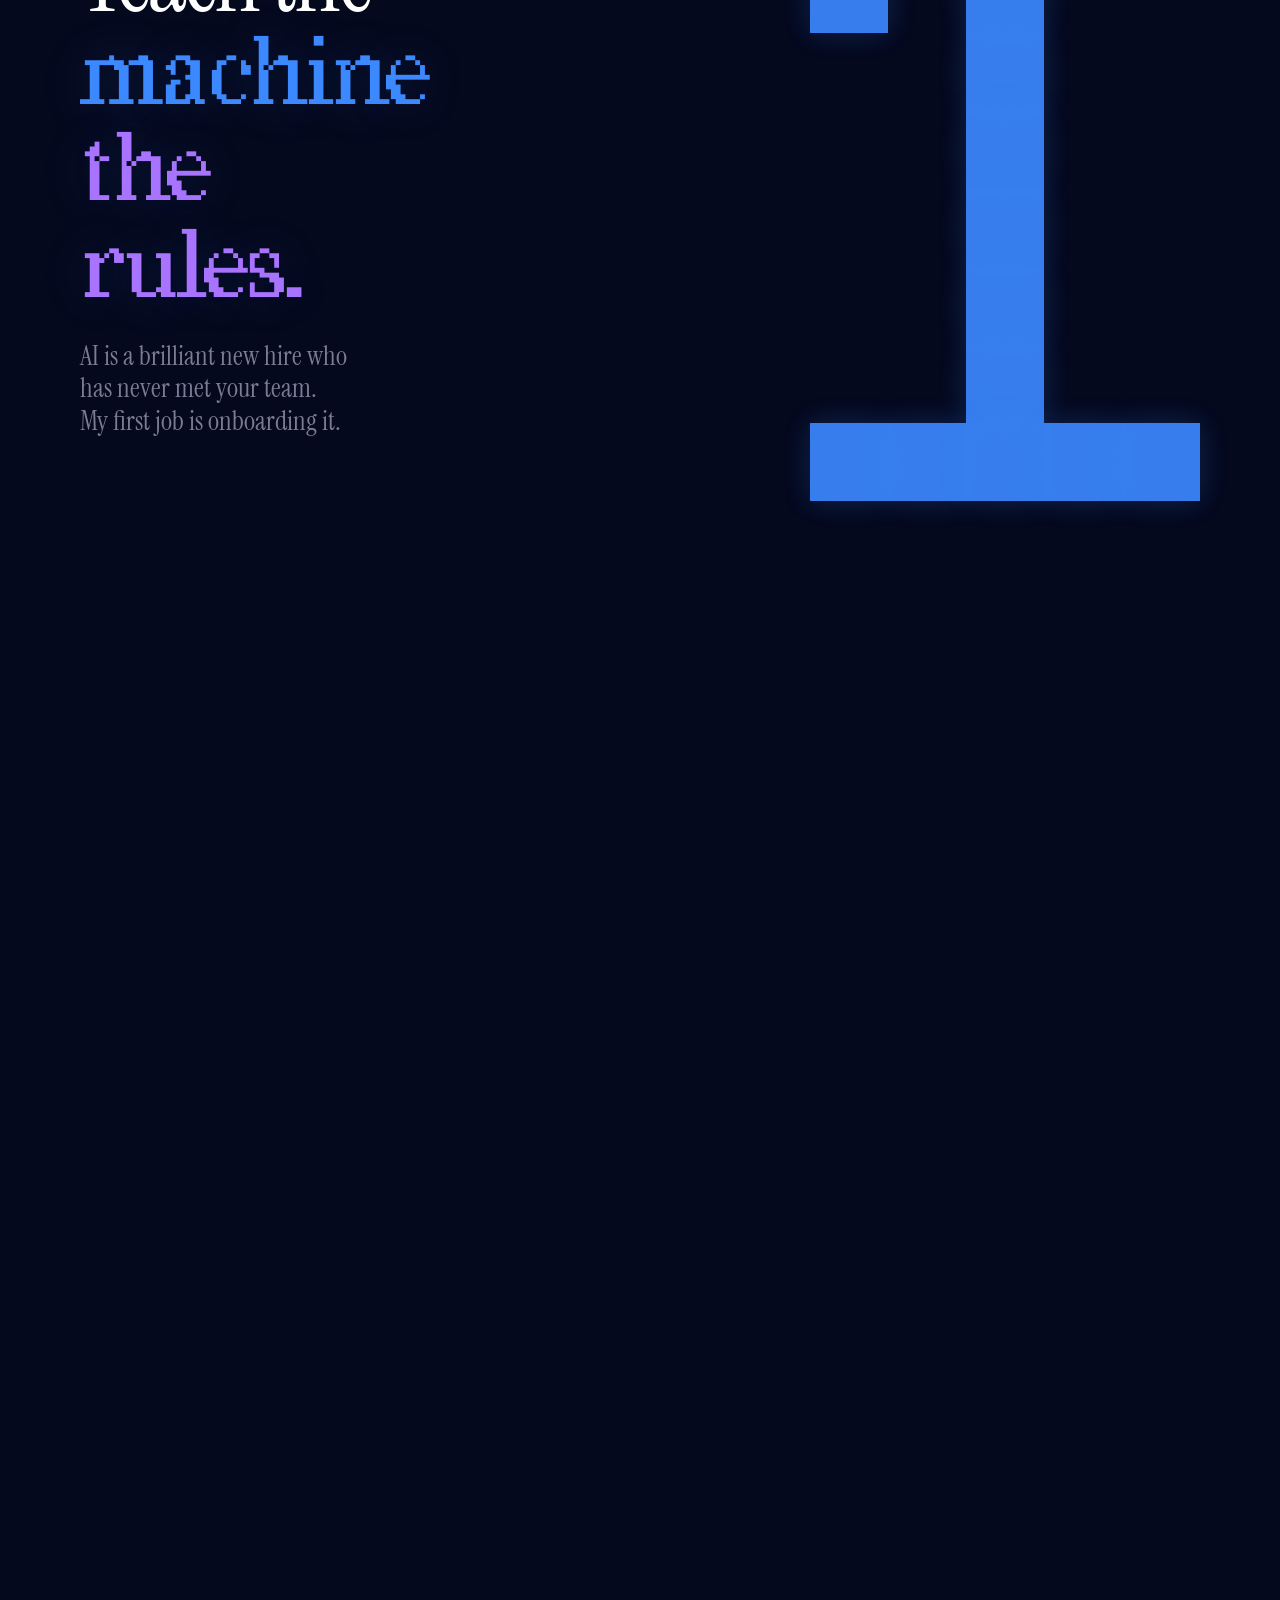
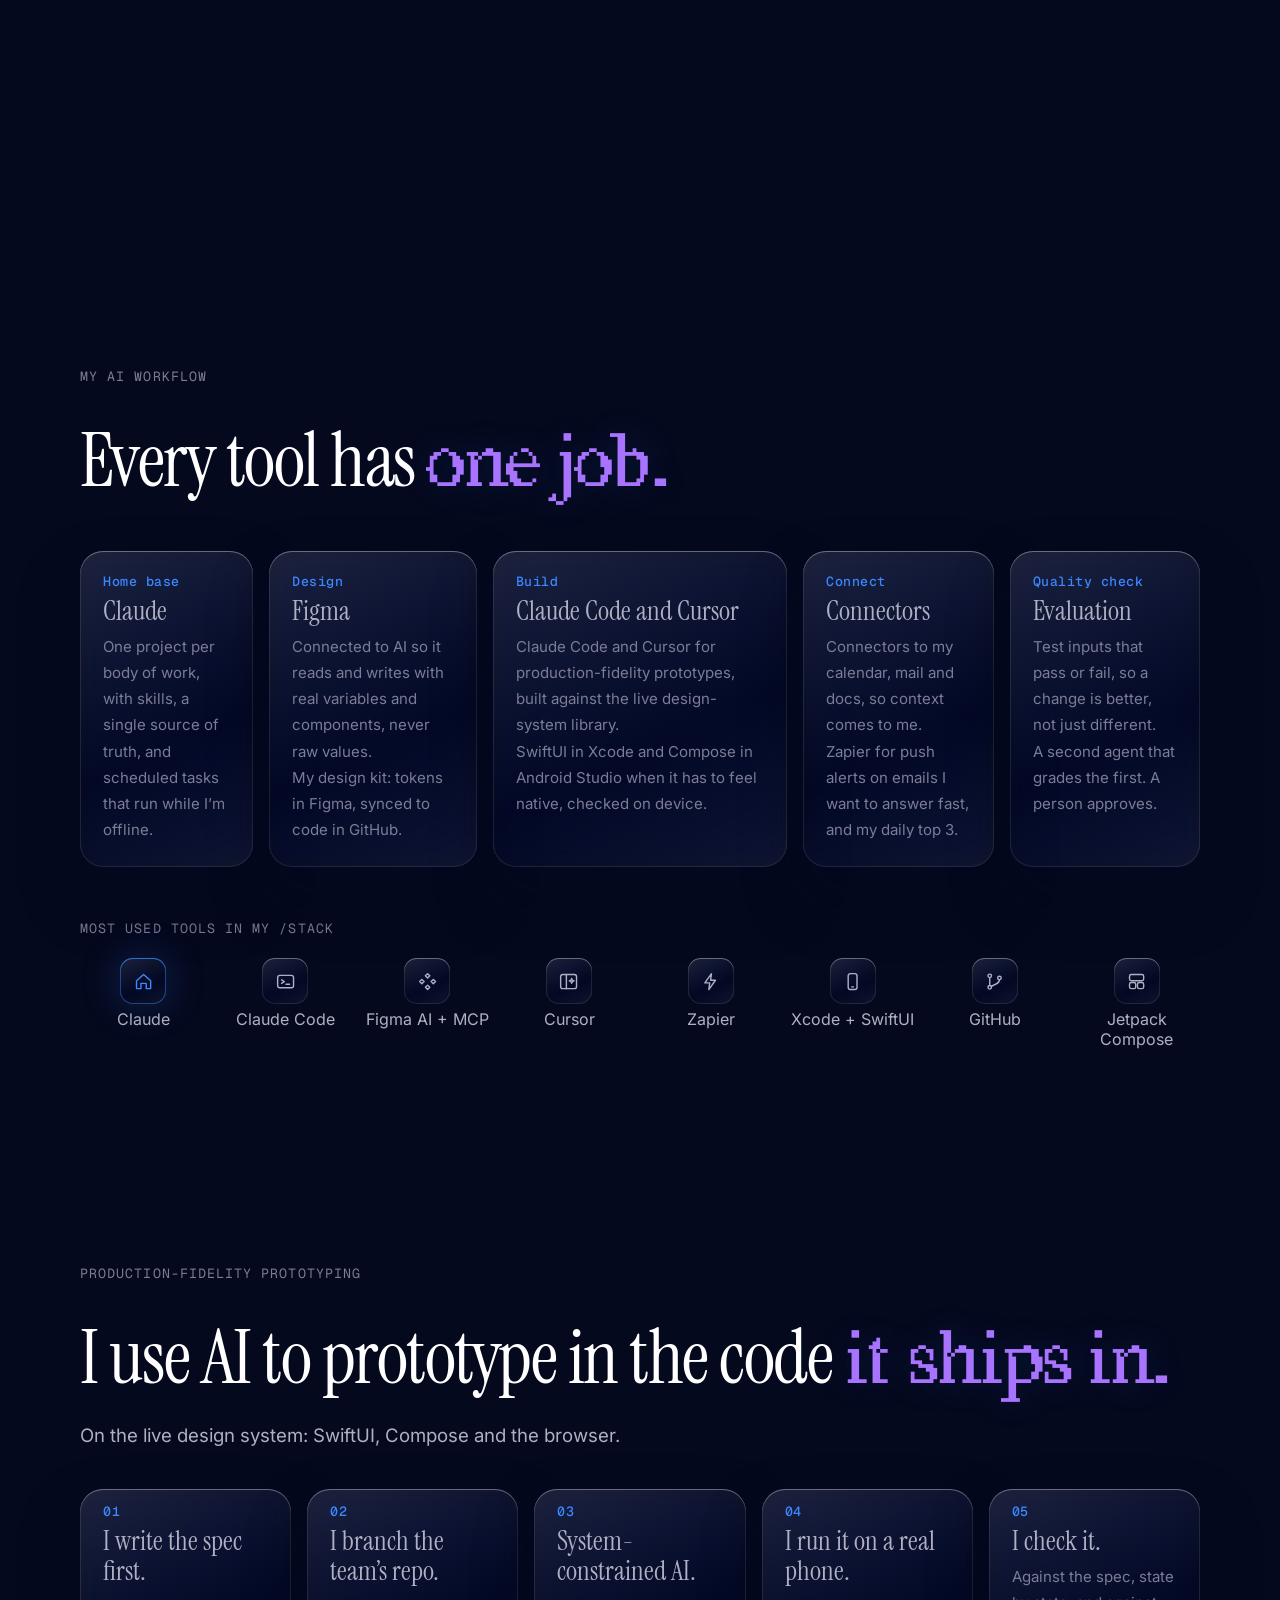
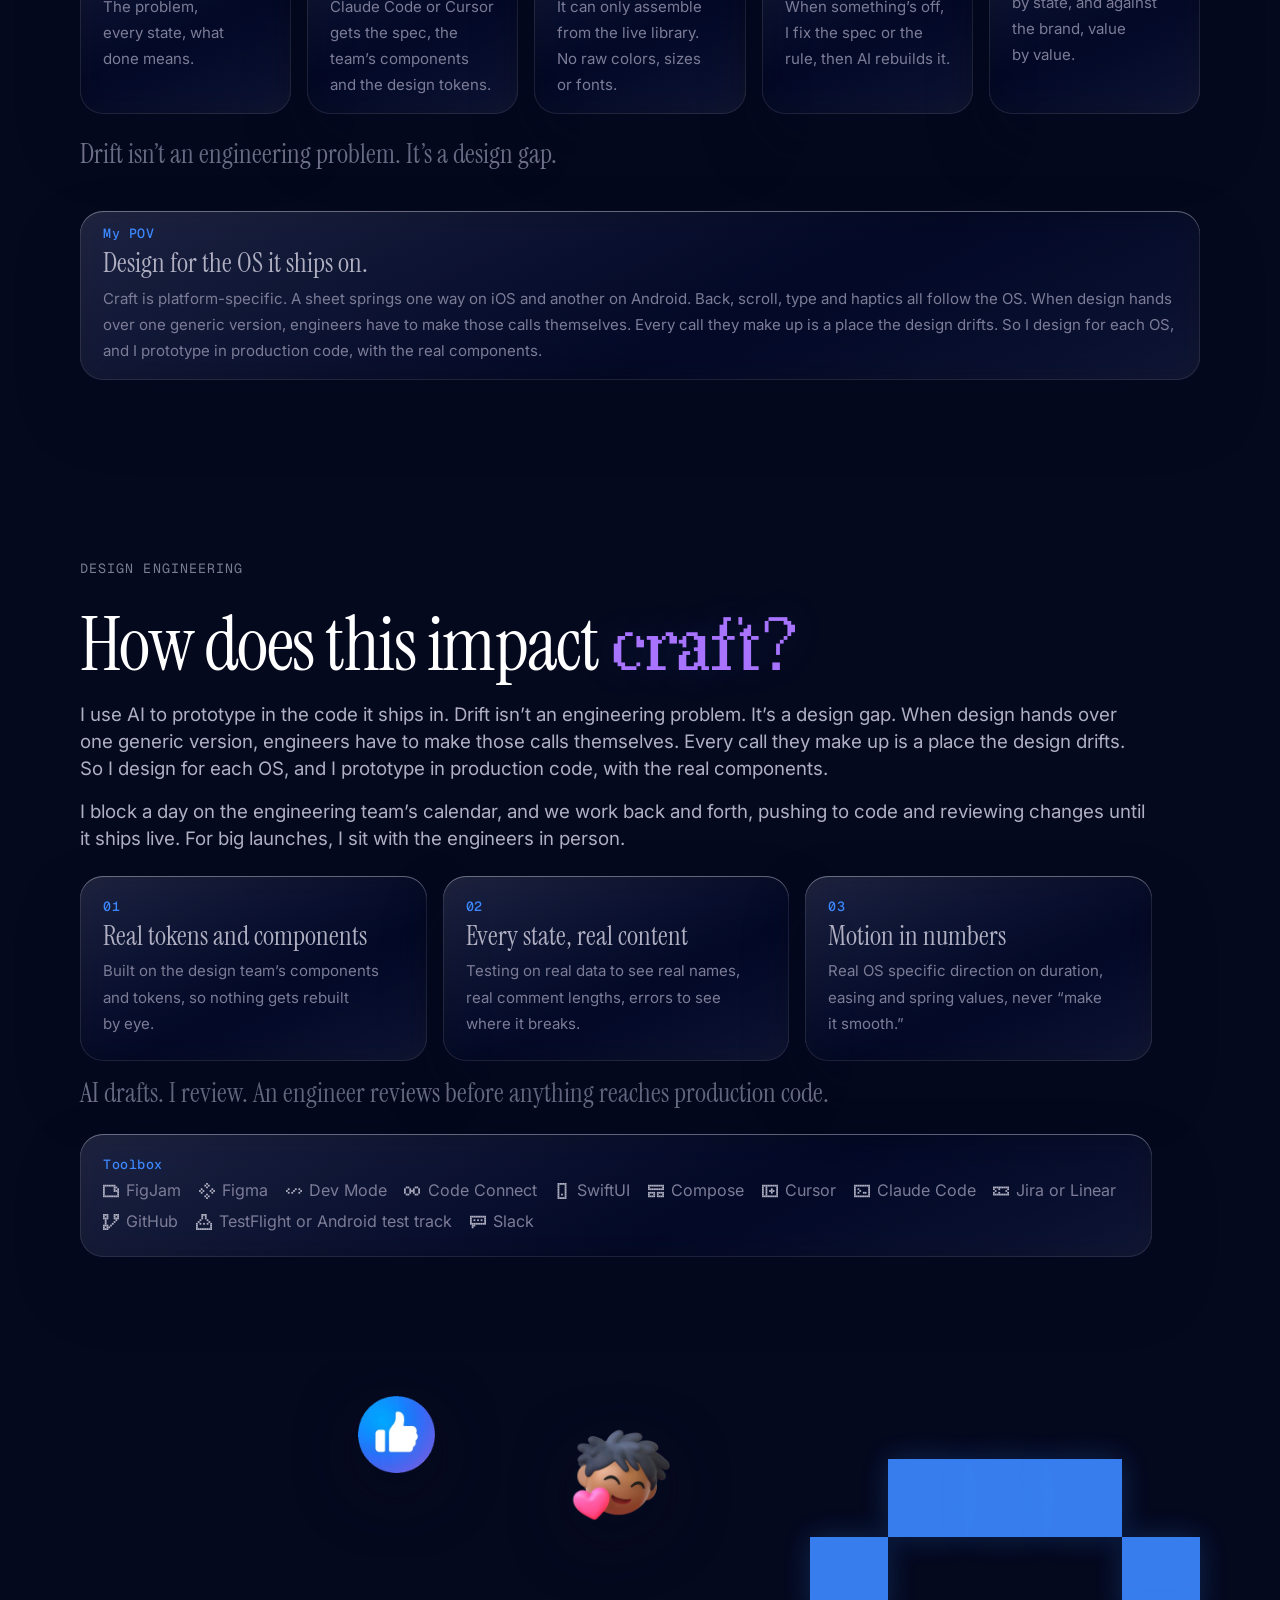
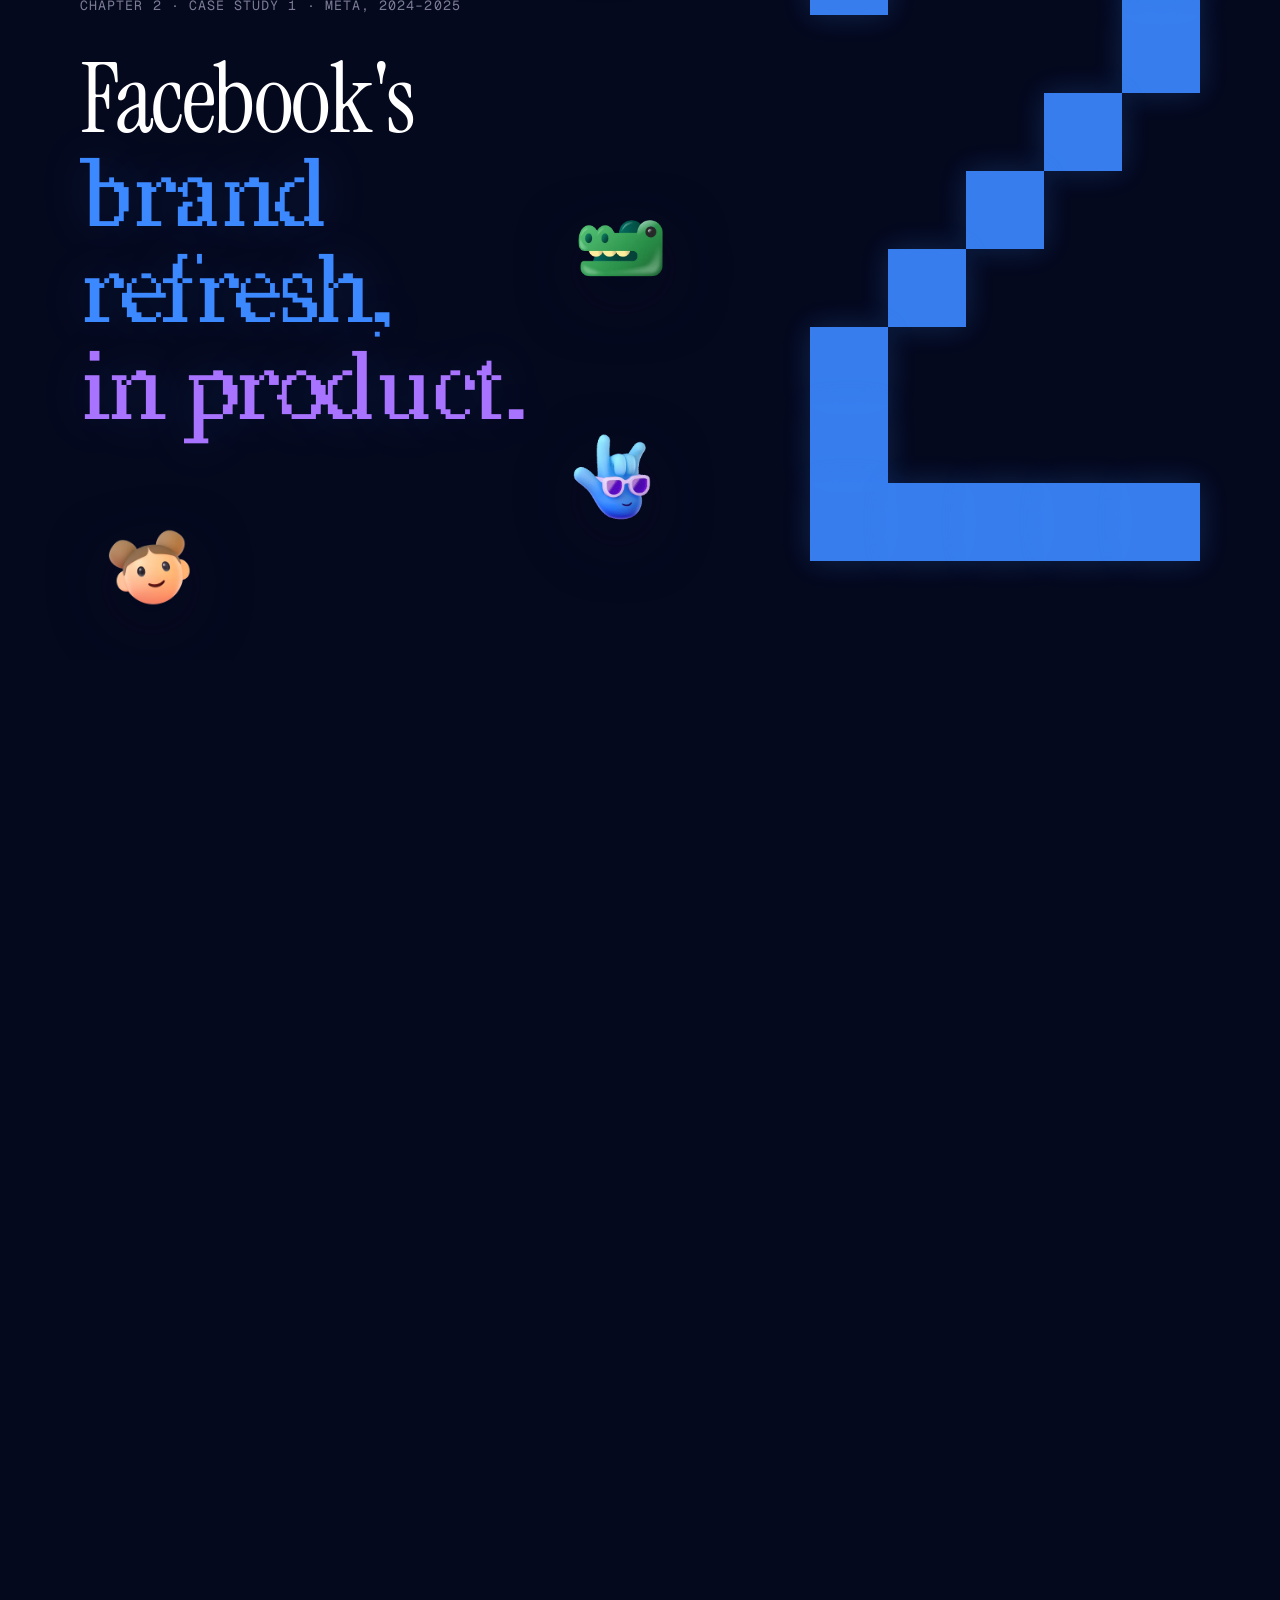
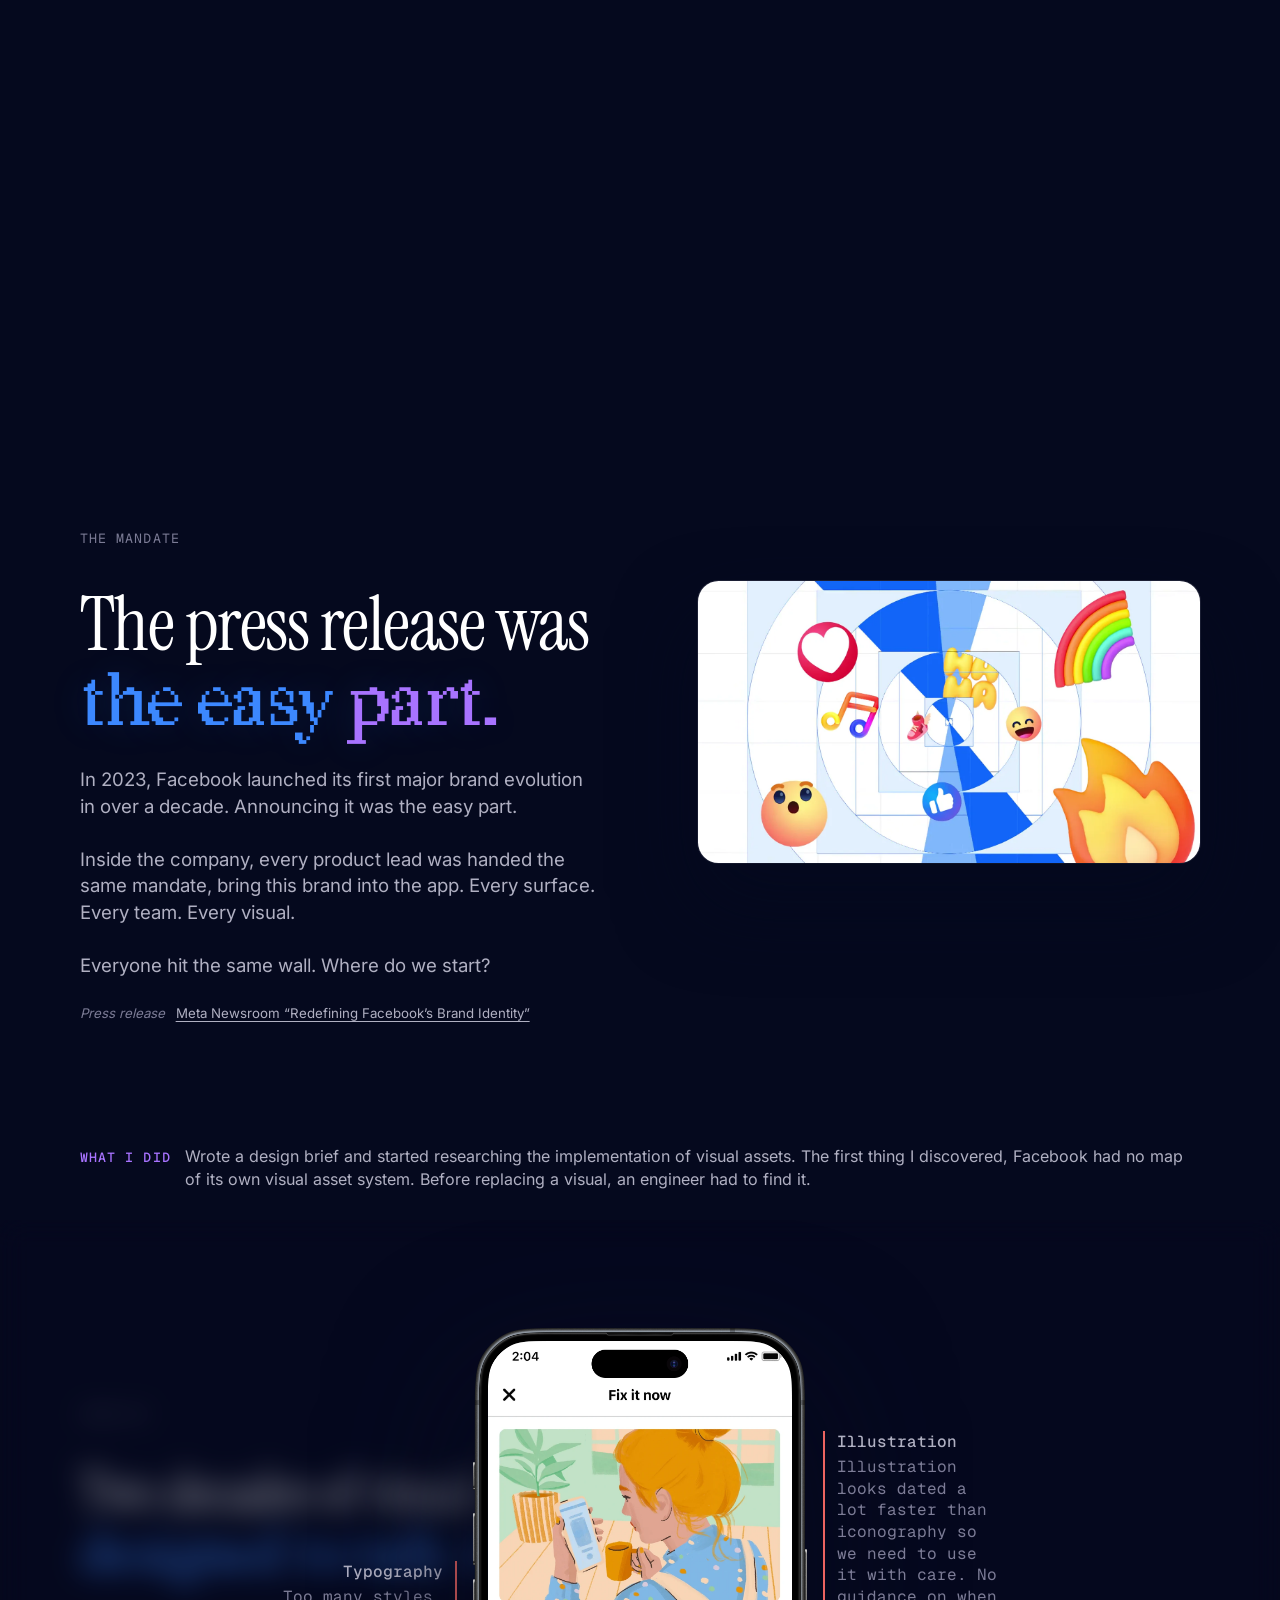
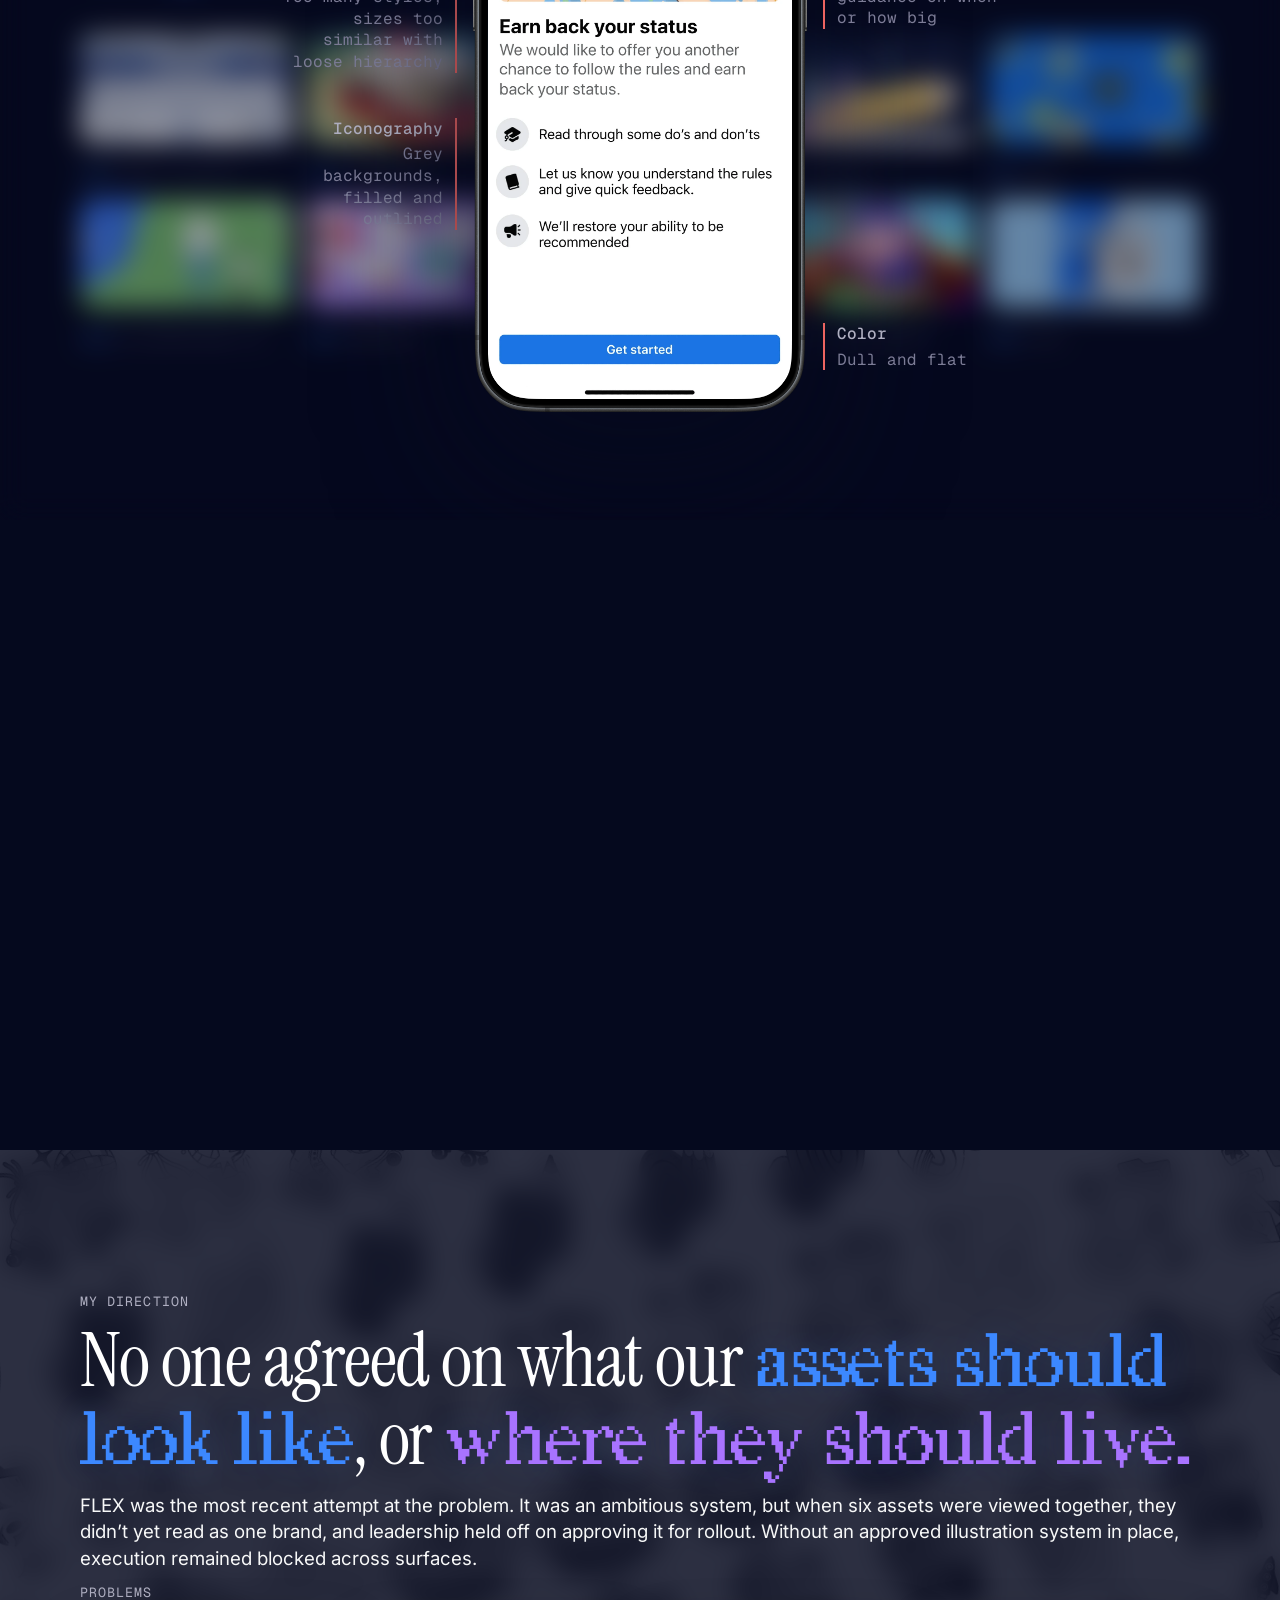
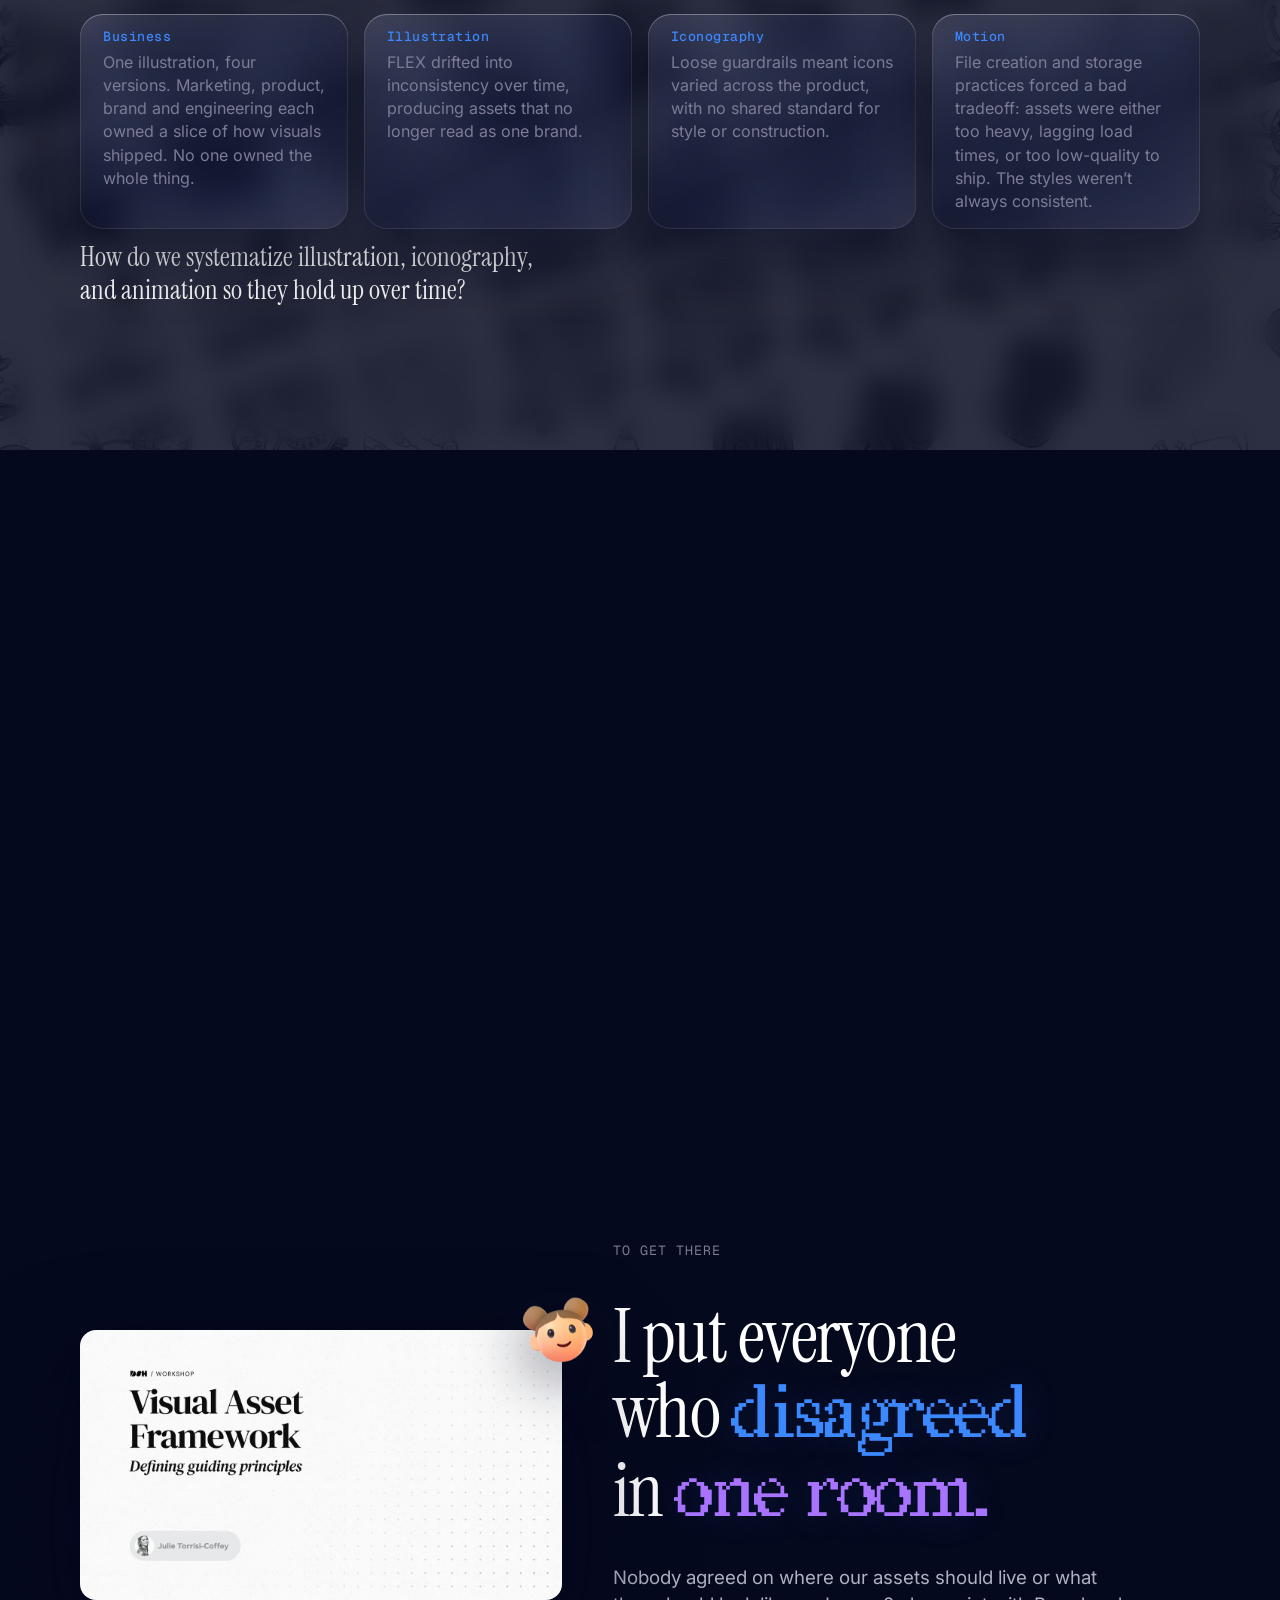
==== commit e49dadc5: "Intro to the Nov 9 About Me: Hello I'm Julie, whole stack, Six superpowers, How I lead; Still live i" ====
--- a/index.html
+++ b/index.html
@@ -833,8 +833,9 @@
 <div class="intro-grid">
 <div class="stack intro-copy">
 <h2 class="d-l reveal r2">Hello I’m <span class="l">Julie,</span></h2>
-<p class="intro-lead reveal r2">20 years in design, 11+ in product, building high-impact brand systems and scaling creative orgs, including almost five years at Meta leading design systems, end-to-end experiences and AI.</p>
-<p class="body reveal r3">Today I’ll walk you through two projects where I set the visual direction and saw it through to ship: Facebook’s brand refresh in product, and the Comments redesign for 3 billion people. Both come down to hierarchy, density and attention: deciding what earns space on a busy screen.</p>
+<p class="intro-lead reveal r2">I started in graphic design and brand, in New York and London, and I’ve spent the last 11+ years in product. Most recently, I spent almost five years at Meta as a Principal Product Designer.</p>
+<p class="body reveal r3">At Meta I was on the Creators team, helping people become full-time Facebook creators, and in 2025 I worked on Messenger’s rebrand and strategy.</p>
+<p class="body reveal r3">Today I’ll walk you through two projects where I set the visual direction and saw it through to ship: Facebook’s brand refresh in product, and the Comments redesign for 3 billion people.</p>
 <p class="body reveal r3" data-co-line hidden></p>
 <p class="body reveal r3">I’ll also show you how I use AI to deliver design on spec and on brand, and why the taste call stays with people.</p>
 <p class="statement tldr reveal r3"><span class="tldr-k">TLDR</span>I’m the design voice at the leadership table, with the technical depth to back it up. I love making <span class="b">complex products</span> <span class="ul">simple</span> and modern.</p>
@@ -849,15 +850,15 @@
 <p class="meta reveal">What sets me apart</p>
 <h2 class="d-l reveal r2">I’m a designer who covers the whole stack.</h2>
 <ol class="ws-list reveal r3">
-<li><span class="k">01</span><b>Brand</b><span>I trained formally in graphic design and grew up in brand and advertising. For the last 11+ years I’ve been in product design, delivering end to end.</span></li>
-<li><span class="k">02</span><b>Systems</b><span>I build design systems for desktop, native apps and watches.</span></li>
-<li><span class="k">03</span><b>Native prototyping</b><span>And I build in native code, and I design the logic AI models use to keep improving the experience.</span></li>
+<li><span class="k">01</span><b>Brand</b><span>I worked at R/GA in digital advertising, in New York and London. Since then I’ve been in product design, delivering end to end.</span></li>
+<li><span class="k">02</span><b>Systems</b><span>I build design systems for desktop, native apps and watches, including a kids’ smartwatch that shipped at Tin Can.</span></li>
+<li><span class="k">03</span><b>Native prototyping</b><span>I design straight to native, in SwiftUI and Compose, so what ships is what we designed. And I design the logic AI models use to keep improving the experience.</span></li>
 </ol>
 <p class="statement reveal r3">Most designers go deep in one or two of those. I do <span class="b">all three</span>.</p>
 </div>
 </div>
 <div class="notes"><b>Talk track · voice-over only</b><ul>
-<li><b>01 Brand.</b> Graphic design degree, then nine years in brand and advertising at R/GA and agencies in New York and London. I say that; I don’t show it. The proof is the brand chapter: Facebook’s brand refresh, in product.</li>
+<li><b>01 Brand.</b> Graphic design degree, then R/GA in digital advertising, in New York and London. I say that; I don’t show it. The proof is the brand chapter: Facebook’s brand refresh, in product.</li>
 <li><b>02 Systems.</b> “A system, not a style guide.” is the system. “What actually shipped.” is the reach: iOS, Android, Web, Mobile Web and FB Lite. “Build once, ship everywhere.” is how it held. Watches: at Tin Can I worked with the team that built new Android watch hardware, and it shipped. Told, no visual. My Xcode prototype project also targets watchOS.</li>
 <li><b>03 Native prototyping.</b> The native chapter: “Design for the OS it ships on.”, “I use AI to prototype in the code it ships in.”, and “Same finish line.” Then the AI logic: “AI and product didn’t share a language. I built one.” and row 03 of Three fires, the creator framework.</li>
 <li>Most designers live in one or two of these rings. I work in the middle.</li>
@@ -869,12 +870,12 @@
 <p class="meta reveal">What you get</p>
 <h2 class="d-l reveal r2">Six <span class="l">superpowers.</span></h2>
 <div class="bento reveal r3">
-<div class="lg t1"><span class="k">01</span><b>I get called when it’s on fire</b><span>When something’s stuck and no one’s sure how to fix it, I get the call. I join the team, learn how it works, fix what’s broken and hand it back stronger.</span></div>
+<div class="lg t1"><span class="k">01</span><b>Tapped when it’s on fire</b><span>When something’s stuck and no one’s sure how to fix it, I get the call. I join the team, fix what’s broken and move on, and it runs without me.</span></div>
 <div class="lg t2"><span class="k">02</span><b>Influence without authority</b><span>I influence through the craft of what I deliver. I ask teams for input before I make a recommendation, so they adopt the design, and it makes their part of the product look better.</span></div>
 <div class="lg t3"><span class="k">03</span><b>Brand to system to native code</b><span>I set the brand, build the system and design straight to native code for iOS, Android and watches. I onboard AI like a brilliant new hire: house rules, the design system and a short brief. It takes the busywork. The design stays mine.</span></div>
 <div class="lg t4"><span class="k">04</span><b>I multiply every team’s work</b><span>I build systems teams keep using after I leave: one bar for every milestone, decision logs, early prototypes, reusable artifacts and AI brought in upstream.</span></div>
 <div class="lg t5"><span class="k">05</span><b>I hold the bar under pressure</b><span>When partners push for more on the screen, I protect what people came to do. Content stays the hero, and AI shows up when you ask for it, not before.</span></div>
-<div class="lg t7"><span class="k">06</span><b>I raise the whole design org</b><span>Designers come to me to get better at presenting, and directors send theirs to me before they ship. I help them build the confidence that drives alignment fast. I post videos from design exhibitions I visit in New York to the design org channel, and invite everyone to share how design shows up in their life.</span></div>
+<div class="lg t7"><span class="k">06</span><b>I raise the whole design org</b><span>Directors sent their designers to me for review before they shipped. I coach presenting, so the team’s work gets aligned and decided faster. I share the design shows I visit and invite everyone to share theirs.</span></div>
 </div>
 </div>
 </section>
@@ -884,11 +885,11 @@
 <h2 class="d-l reveal r2">How I <span class="b">lead.</span></h2>
 <p class="body reveal r2">Design leaders want me at the table for the decisions that build a stronger foundation for design.</p>
 <div class="bento reveal r3">
-<div class="lg t1"><span class="k">01</span><b>Low ego, outcome driven.</b><span>Engineers trust my work as much as designers do. I hand iOS, Android and web engineers product changes in the code their platform already runs on, not just a spec.</span></div>
+<div class="lg t1"><span class="k">01</span><b>No ego, serious about craft,</b><span>and committed to making the work fun. Engineers trust my work as much as designers do. I hand iOS, Android and web engineers product changes in the code their platform already runs on, not just a spec.</span></div>
 <div class="lg t2"><span class="k">02</span><b>Hands on the pixels</b><span>I lead by example, with my hands on the pixels. I deliver the work, not just an opinion, with the design rationale and the technical reasons behind every call. Designers see the bar and raise their own.</span></div>
 <div class="lg t3"><span class="k">03</span><b>I treat partners like clients</b><span>I speak the language of every discipline, so each team gets the same clear direction in the terms it already uses. I treat partners like clients and advocate for them when they’re not in the room.</span></div>
 <div class="lg t4"><span class="k">04</span><b>Steady through turbulence</b><span>When leaders change, I keep the team moving. I set simple measures of success, like zero regressions, build trust, and coach designers to document their own impact so their work gets seen.</span></div>
-<div class="lg t5"><span class="k">05</span><b>I grow the bench.</b><span>I grow designers who want to get better through hands-on mentorship. I show them, I don’t just tell them, and I share what I know often so others share too.</span></div>
+<div class="lg t5"><span class="k">05</span><b>I grow the bench.</b><span>I build curious teams that ask whether we’re solving the right problem. I mentor hands on: I show, I don’t just tell, and I share what I know so others share too.</span></div>
 <div class="lg t7"><span class="k">06</span><b>Feedback in the moment</b><span>I give clear feedback in real time. If a spec misses a detail, you hear it from me that day, not in a review. I treat my team’s time like executive time: weekly rhythms, strict agendas and room to do the work.</span></div>
 </div>
 </div>
@@ -1496,7 +1497,7 @@
 </div>
 <div class="ns-swap ns-fig reveal r3"><figure class="pv-wide ns-a" style="margin:0;min-width:0;width:100%;display:flex;flex-direction:column;align-items:center;gap:clamp(10px,1.2vw,18px)"><img src="img/composer-keyboard.gif" alt="Live recording of the shipped comment composer: the keyboard, then the sticker tray." width="444" height="430" loading="lazy" decoding="async" style="display:block;width:100%;max-width:min(30vw,480px);height:auto;border-radius:var(--ck-radius-m) var(--ck-radius-m) 12.1% 12.1% / var(--ck-radius-m) var(--ck-radius-m) 12.5% 12.5%;border:1px solid var(--line)"><figcaption class="meta" style="text-align:center">Composer live today</figcaption></figure><figure class="pv-wide ns-b" data-from="1" style="margin:0;min-width:0;width:100%;display:flex;flex-direction:column;align-items:center;gap:clamp(10px,1.2vw,18px)"><div class="dev" style="height:auto;width:min(100%, calc(min(78svh, var(--dev-max)) * 1294 / 2656))"><div class="screen"><img src="img/composer-north-star-msgr.webp" alt="Recording of my Messenger keyboard prototype in Facebook comments: the Messenger composer, the plus menu and the photo tray." width="295" height="640" loading="lazy" decoding="async"></div><img loading="lazy" class="frame" src="img/frame.webp" alt="" aria-hidden="true"></div><figcaption class="meta" style="text-align:center">North star · Messenger keyboard</figcaption></figure></div>
 </div>
-<p class="role role-abs"><b>What I did</b><span class="ns-swap"><span class="ns-a">Made the case that an 8-year-old composer was the real risk, got it funded, designed and delivered Phase 1, then handed it to a designer on the Feed team and stayed in every review through ship.</span><span class="ns-b" data-from="1">Made the case that an 8-year-old composer was the real risk, got it funded, designed and delivered Phase 1, then handed it to a designer on the Feed team and stayed in every review through ship. Recommended parity with Messenger to the head of Facebook, it was approved but I left the company before it was implemented.</span></span></p>
+<p class="role role-abs"><b>What I did</b><span class="ns-swap"><span class="ns-a">Made the case that an 8-year-old composer was the real risk, got it funded, designed and delivered Phase 1, then handed it to a designer on the Feed team and stayed in every review through ship.</span><span class="ns-b" data-from="1">Made the case that an 8-year-old composer was the real risk, got it funded, designed and delivered Phase 1, then handed it to a designer on the Feed team and stayed in every review through ship. I recommended parity with Messenger to the Head of Facebook. It was approved and handed off for build.</span></span></p>
 </div>
 <div class="spacer"></div>
 </section>
